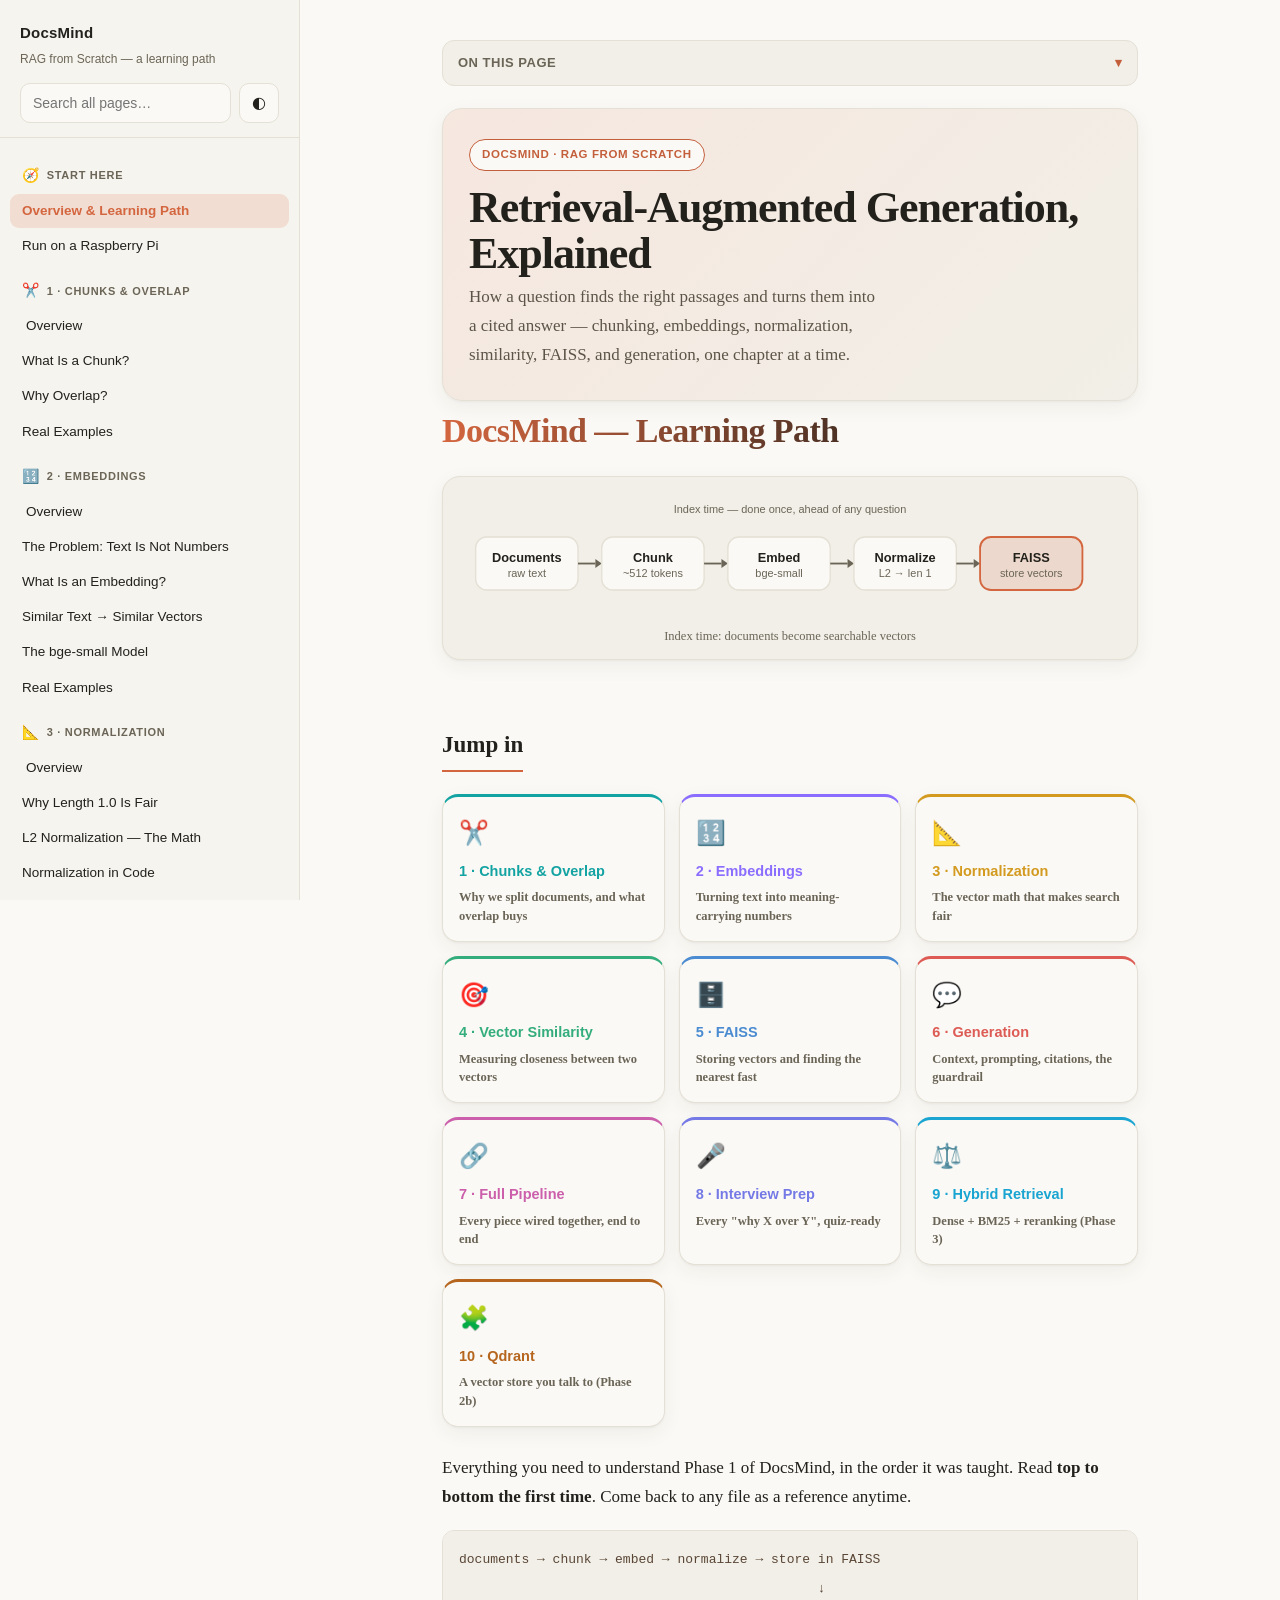
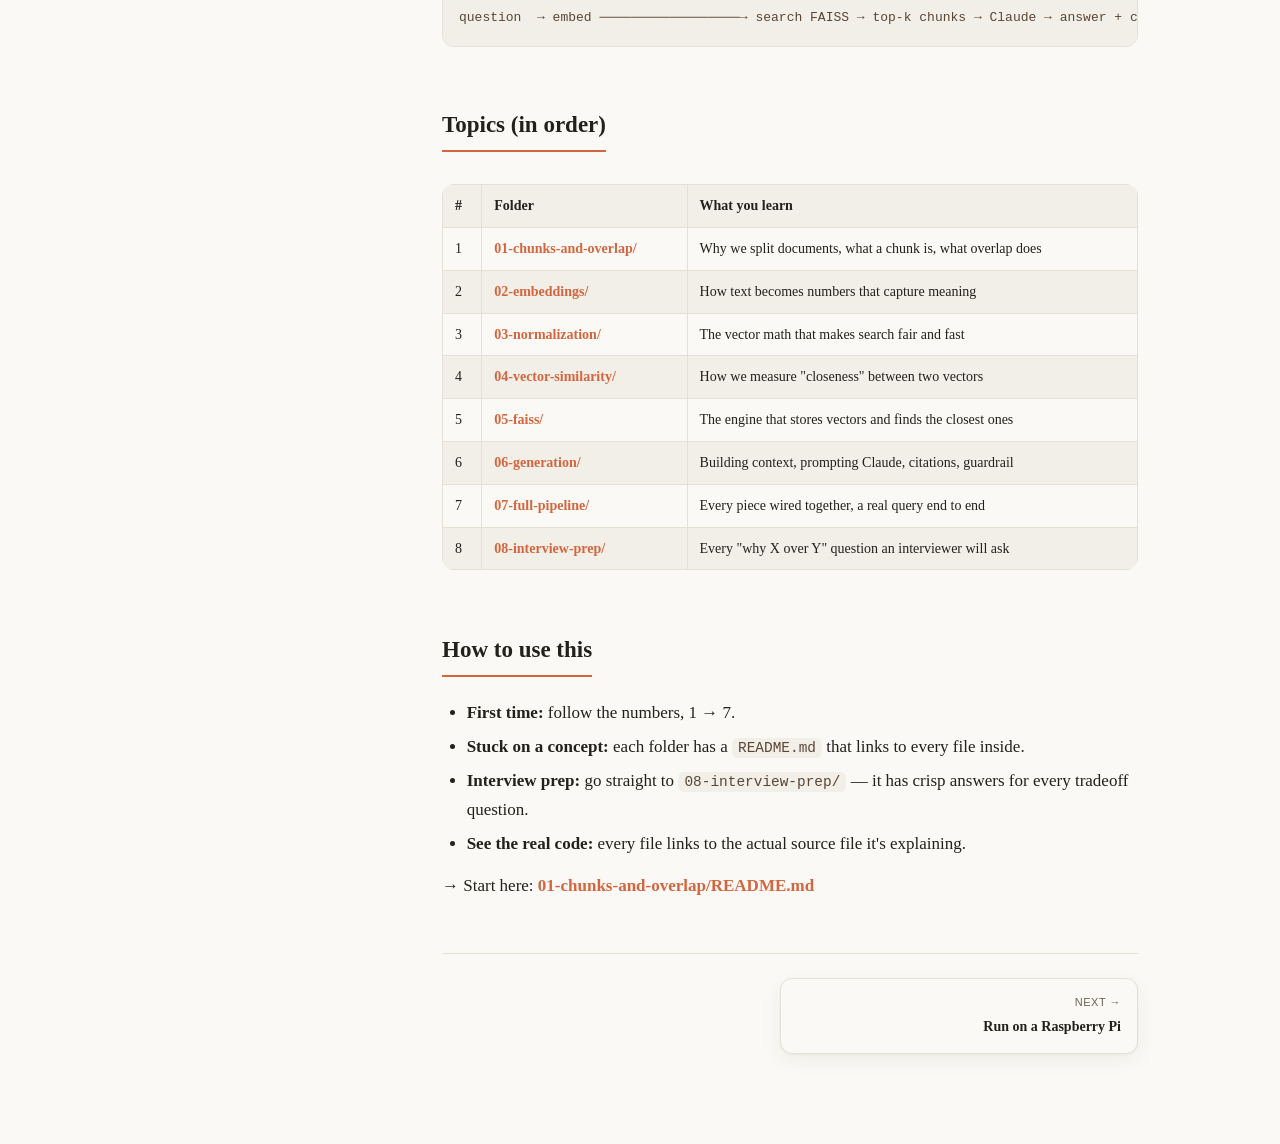
==== docs/index.html @ 1a07bede "docs: add self-contained static site + Raspberry Pi deployment Build a single self-contained index.h" ====
<!doctype html>
<html lang="en">
<head>
<meta charset="utf-8">
<meta name="viewport" content="width=device-width, initial-scale=1, viewport-fit=cover">
<meta name="theme-color" content="#d97757">
<title>DocsMind — RAG from Scratch</title>
<style>
  :root{
    --bg:#faf9f5; --bg-soft:#f1efe7; --bg-side:#f6f4ee; --text:#23211c;
    --muted:#6b6557; --border:#e4e0d5; --accent:#c45f3c; --accent-2:#d97757;
    --accent-soft:#f6e7df; --code-bg:#f1efe7; --code-text:#5a4636; --quote:#5c5547;
    --tok-comment:#9b9482; --tok-string:#5f8a3f; --tok-keyword:#c45f3c; --tok-builtin:#15807f;
    --tok-number:#a9762a; --tok-decorator:#8b6dff; --tok-command:#15807f; --tok-flag:#a9762a; --tok-variable:#8b6dff;
    --link:#b9532f; --header-bg:rgba(250,249,245,.85);
    --shadow:0 1px 2px rgba(60,50,30,.05),0 6px 20px rgba(60,50,30,.06);
    --radius:12px;
  }
  html[data-theme="dark"]{
    --bg:#1f1e1b; --bg-soft:#2a2824; --bg-side:#1a1916; --text:#ece8df;
    --muted:#a39c8c; --border:#34322c; --accent:#e08763; --accent-2:#d97757;
    --accent-soft:#3a2b22; --code-bg:#2a2824; --code-text:#d8cfbf; --quote:#b3aa98;
    --tok-comment:#8f8a78; --tok-string:#a7c46e; --tok-keyword:#e7926b; --tok-builtin:#5cc4c4;
    --tok-number:#d6a45a; --tok-decorator:#a78bff; --tok-command:#5cc4c4; --tok-flag:#d6a45a; --tok-variable:#a78bff;
    --link:#ec9170; --header-bg:rgba(31,30,27,.85);
    --shadow:0 1px 2px rgba(0,0,0,.3),0 8px 26px rgba(0,0,0,.4);
  }
  *{box-sizing:border-box}
  html,body{margin:0;padding:0;overflow-x:hidden;scroll-behavior:smooth}
  body{
    background:var(--bg); color:var(--text);
    font:16px/1.7 ui-serif,Georgia,"Iowan Old Style","Palatino Linotype",serif;
    -webkit-font-smoothing:antialiased; text-rendering:optimizeLegibility;
  }
  .brand,.tools,nav,.topbar,.pager .lbl,.sec-h,.banner,.pagetools,.toc,.searchpanel{
    font-family:-apple-system,BlinkMacSystemFont,"Segoe UI",Roboto,Helvetica,Arial,sans-serif}
  a{color:var(--link); text-decoration:none}
  a:hover{text-decoration:underline}

  .app{display:grid; grid-template-columns:300px minmax(0,1fr); min-height:100vh}

  /* sidebar */
  .sidebar{background:var(--bg-side); border-right:1px solid var(--border);
    position:sticky; top:0; height:100vh; overflow-y:auto; padding-bottom:env(safe-area-inset-bottom)}
  .brand{padding:20px 20px 14px; border-bottom:1px solid var(--border);
    position:sticky; top:0; background:var(--bg-side); z-index:2}
  .brand h1{font-size:15px; margin:0 0 3px; letter-spacing:.2px; font-weight:700}
  .brand .sub{font-size:12px; color:var(--muted)}
  .tools{display:flex; gap:8px; margin-top:14px}
  .tools input{flex:1; min-width:0; background:var(--bg); border:1px solid var(--border); color:var(--text);
    border-radius:10px; padding:9px 12px; font-size:14px; outline:none}
  .tools input:focus{border-color:var(--accent); box-shadow:0 0 0 3px var(--accent-soft)}
  .iconbtn{background:var(--bg); border:1px solid var(--border); color:var(--text);
    border-radius:10px; min-width:40px; height:40px; cursor:pointer; font-size:16px;
    display:flex; align-items:center; justify-content:center; flex:none}
  .iconbtn:hover{border-color:var(--accent); color:var(--accent)}
  a.jbtn{display:block; margin-top:10px; text-align:center; text-decoration:none;
    background:var(--accent); color:#fff; border-radius:10px; padding:9px 12px;
    font-size:13px; font-weight:700; letter-spacing:.2px}
  a.jbtn:hover{filter:brightness(1.08); text-decoration:none}
  nav{padding:10px 10px calc(60px + env(safe-area-inset-bottom))}
  .sec{margin:2px 0}
  .sec>.sec-h{font-size:11px; text-transform:uppercase; letter-spacing:.7px; color:var(--muted);
    padding:14px 12px 5px; font-weight:700}
  nav a.item{display:block; padding:8px 12px; border-radius:9px; color:var(--text);
    font-size:13.5px; margin:1px 0; line-height:1.35}
  nav a.item:hover{background:var(--bg-soft); text-decoration:none}
  nav a.item.active{background:var(--accent-soft); color:var(--accent); font-weight:600}
  nav a.item.sub{padding-left:16px}
  .hidden{display:none !important}

  /* main */
  .main{min-width:0}
  .topbar{display:none; align-items:center; gap:10px;
    padding:10px max(14px,env(safe-area-inset-left)) 10px max(14px,env(safe-area-inset-right));
    border-bottom:1px solid var(--border); position:sticky; top:0; z-index:10;
    background:var(--header-bg); backdrop-filter:saturate(140%) blur(10px); -webkit-backdrop-filter:saturate(140%) blur(10px)}
  .topbar .tb-title{flex:1; min-width:0; font-weight:700; font-size:15px; text-align:center;
    overflow:hidden; text-overflow:ellipsis; white-space:nowrap}
  .content-wrap{max-width:760px; margin:0 auto;
    padding:40px max(32px,env(safe-area-inset-left)) 90px max(32px,env(safe-area-inset-right))}

  /* page tools (outline + quiz) */
  .pagetools{margin:0 0 8px}
  .toc{border:1px solid var(--border); border-radius:var(--radius); background:var(--bg-soft); margin:0 0 22px}
  .toc>summary{cursor:pointer; padding:11px 15px; font-size:13px; font-weight:700; color:var(--muted);
    text-transform:uppercase; letter-spacing:.5px; list-style:none}
  .toc>summary::-webkit-details-marker{display:none}
  .toc>summary::after{content:"▾"; float:right; color:var(--accent)}
  .toc[open]>summary::after{content:"▴"}
  .toc ul{list-style:none; margin:0 0 8px; padding:0 8px 4px}
  .toc li{margin:0}
  .toc a{display:block; padding:5px 10px; border-radius:7px; font-size:13.5px; color:var(--text)}
  .toc a:hover{background:var(--bg); text-decoration:none}
  .toc a.lvl3{padding-left:24px; font-size:13px; color:var(--muted)}
  .quizbar{display:flex; gap:8px; align-items:center; margin:0 0 18px; flex-wrap:wrap}
  .quizbar .qbtn{background:var(--accent-soft); color:var(--accent); border:1px solid var(--accent);
    border-radius:999px; padding:7px 14px; font-size:13px; font-weight:600; cursor:pointer}
  .quizbar .qbtn:hover{background:var(--accent); color:#fff}
  .quizbar .hint{font-size:12.5px; color:var(--muted)}

  article{font-size:clamp(15.5px,1.4vw,17px)}
  article h1{font-size:clamp(27px,5vw,34px); line-height:1.18; margin:.1em 0 .5em; letter-spacing:-.6px; font-weight:800; color:var(--text)}
  @supports ((-webkit-background-clip:text) or (background-clip:text)){
    article h1{background:linear-gradient(90deg,var(--sec-accent,var(--accent)),var(--text) 75%);
      -webkit-background-clip:text; background-clip:text; -webkit-text-fill-color:transparent; color:transparent}
  }
  article h2{font-size:clamp(20px,3.4vw,23px); margin:1.7em 0 .5em; padding-bottom:.28em;
    border-bottom:2px solid var(--sec-accent,var(--accent)); font-weight:700; display:inline-block}
  article h3{font-size:clamp(16.5px,2.4vw,18px); margin:1.5em 0 .4em; font-weight:700}
  article p{margin:.75em 0}
  article ul,article ol{margin:.6em 0; padding-left:1.45em}
  article li{margin:.3em 0}
  article li>ul,article li>ol{margin:.2em 0}
  article strong{font-weight:700}
  article code{background:var(--code-bg); color:var(--code-text); padding:.13em .42em;
    border-radius:6px; font:.85em/1.4 ui-monospace,SFMono-Regular,Menlo,Consolas,monospace; word-break:break-word}
  article pre{background:var(--code-bg); border:1px solid var(--border); border-radius:var(--radius);
    padding:14px 16px; overflow-x:auto; -webkit-overflow-scrolling:touch; margin:1.1em 0}
  article pre code{background:none; padding:0; font-size:13px; color:var(--code-text); white-space:pre; word-break:normal}
  article pre .tok-comment{color:var(--tok-comment); font-style:italic}
  article pre .tok-string{color:var(--tok-string)}
  article pre .tok-keyword{color:var(--tok-keyword); font-weight:600}
  article pre .tok-builtin{color:var(--tok-builtin)}
  article pre .tok-number{color:var(--tok-number)}
  article pre .tok-decorator{color:var(--tok-decorator)}
  article pre .tok-command{color:var(--tok-command); font-weight:600}
  article pre .tok-flag{color:var(--tok-flag)}
  article pre .tok-variable{color:var(--tok-variable)}
  article blockquote{margin:1.1em 0; padding:.5em 1.1em; border-left:3px solid var(--accent);
    background:var(--bg-soft); color:var(--quote); border-radius:0 10px 10px 0}
  article blockquote p{margin:.3em 0}
  .table-scroll{overflow-x:auto; -webkit-overflow-scrolling:touch; margin:1.2em 0; border-radius:var(--radius)}
  article table{border-collapse:collapse; width:100%; font-size:14px}
  article th,article td{border:1px solid var(--border); padding:9px 12px; text-align:left; vertical-align:top}
  article th{background:var(--bg-soft); font-weight:700; white-space:nowrap}
  article tr:nth-child(even) td{background:var(--bg-soft)}
  article hr{border:none; border-top:1px solid var(--border); margin:2em 0}
  article h1,article h2,article h3{scroll-margin-top:76px}

  /* Q&A collapsibles */
  details.qa{border:1px solid var(--border); border-radius:var(--radius); margin:.7em 0; background:var(--bg); box-shadow:var(--shadow)}
  details.qa>summary{cursor:pointer; padding:13px 16px; font-weight:700; list-style:none; color:var(--text)}
  details.qa>summary::-webkit-details-marker{display:none}
  details.qa>summary::before{content:"▸"; color:var(--accent); margin-right:9px; display:inline-block}
  details.qa[open]>summary::before{content:"▾"}
  details.qa .qa-body{padding:0 16px 4px; border-top:1px solid var(--border); margin-top:2px}
  details.qa .qa-body>*:first-child{margin-top:12px}

  .pager{display:flex; gap:14px; margin:52px 0 0; padding-top:24px; border-top:1px solid var(--border)}
  .pager a{flex:1; min-width:0; border:1px solid var(--border); border-radius:var(--radius); padding:14px 16px;
    display:block; box-shadow:var(--shadow); background:var(--bg)}
  .pager a:hover{border-color:var(--accent); text-decoration:none}
  .pager .lbl{font-size:11px; color:var(--muted); text-transform:uppercase; letter-spacing:.5px}
  .pager .ttl{font-size:14px; font-weight:600; margin-top:4px; color:var(--text)}
  .pager .next{text-align:right}
  .pager .spacer{flex:1}

  .loading{color:var(--muted); padding:40px 0}
  .scrim{display:none}

  /* section-tinted links */
  article a:not(.mdlink):not(.seccard){color:var(--sec-accent,var(--link))}
  article a.mdlink{color:var(--sec-accent,var(--link)); font-weight:600}
  nav .sec-h{display:flex; align-items:center; gap:7px}
  nav .sec-ic{font-size:14px; filter:saturate(1.1)}
  nav a.item.active{background:color-mix(in srgb,var(--card,var(--accent)) 16%,transparent); color:var(--card,var(--accent))}

  /* TL;DR / insight callout */
  .callout{display:flex; gap:13px; align-items:flex-start; background:var(--sec-accent-soft,var(--accent-soft));
    border:1px solid var(--sec-accent,var(--accent)); border-radius:14px; padding:14px 16px; margin:1.2em 0}
  .callout .cic{font-size:22px; line-height:1.2; flex:none}
  /* tint background is translucent (theme-proof), so use theme-aware softer text */
  .callout .cbody{font-size:.98em; color:var(--quote)}
  .callout .cbody code{background:var(--code-bg); color:var(--code-text)}
  .callout .clead{display:inline-block; font-family:-apple-system,BlinkMacSystemFont,"Segoe UI",sans-serif;
    font-weight:800; font-size:11px; letter-spacing:.8px; text-transform:uppercase;
    color:var(--sec-accent,var(--accent)); margin-right:6px}

  /* diagrams */
  figure.diagram{margin:1.5em 0; background:var(--bg-soft); border:1px solid var(--border);
    border-radius:18px; padding:18px 18px 12px; box-shadow:var(--shadow)}
  figure.diagram svg{width:100%; height:auto; display:block}
  figure.diagram figcaption{font-size:12.5px; color:var(--muted); text-align:center; margin-top:10px}
  .dg-box{fill:var(--bg); stroke:var(--border); stroke-width:1.5}
  .dg-hot{fill:var(--sec-accent-soft,var(--accent-soft)); stroke:var(--sec-accent,var(--accent)); stroke-width:2}
  .dg-soft{fill:var(--bg-soft); stroke:var(--border); stroke-width:1.5; stroke-dasharray:4 3}
  .dg-line{stroke:var(--muted); stroke-width:2; fill:none}
  .dg-arrow{fill:var(--muted)}
  .dg-label{fill:var(--text); font:700 14px -apple-system,BlinkMacSystemFont,"Segoe UI",sans-serif}
  .dg-sub{fill:var(--muted); font:12px -apple-system,BlinkMacSystemFont,"Segoe UI",sans-serif}
  .dg-accent{fill:var(--sec-accent,var(--accent))}
  .dg-accent-tx{fill:var(--sec-accent,var(--accent)); font:700 13px -apple-system,sans-serif}
  .dg-white-tx{fill:#fff; font:600 12px -apple-system,sans-serif}
  .dg-accent-soft{fill:var(--sec-accent-soft,var(--accent-soft))}
  .dg-strokeA{stroke:var(--sec-accent,var(--accent)); stroke-width:2.5}
  .dg-strokeB{stroke:var(--muted); stroke-width:2.5; stroke-dasharray:5 4}
  .dg-fill1{fill:#0e8f8f}.dg-fill2{fill:#7c5cff}.dg-fill3{fill:#c98a00}.dg-fill4{fill:var(--sec-accent,var(--accent))}

  /* home hero + section cards */
  .hero{background:linear-gradient(135deg,var(--accent-soft),var(--bg-soft)); border:1px solid var(--border);
    border-radius:20px; padding:30px 26px; margin:0 0 10px; box-shadow:var(--shadow)}
  .hero-badge{display:inline-block; font-family:-apple-system,sans-serif; font-size:11.5px; font-weight:700;
    letter-spacing:.6px; text-transform:uppercase; color:var(--accent); background:var(--bg);
    border:1px solid var(--accent); border-radius:999px; padding:5px 12px}
  .hero-title{font-size:clamp(30px,6vw,44px); font-weight:800; letter-spacing:-1px; margin:14px 0 6px; line-height:1.05}
  .hero-sub{margin:0; color:var(--quote); font-size:clamp(15px,1.6vw,17px); max-width:48ch}
  .section-cards{display:grid; grid-template-columns:repeat(auto-fill,minmax(215px,1fr)); gap:14px; margin:.6em 0 1.6em}
  a.seccard{display:flex; flex-direction:column; gap:5px; padding:16px; border-radius:16px;
    border:1px solid var(--border); background:var(--bg); box-shadow:var(--shadow); text-decoration:none;
    border-top:3px solid var(--card); transition:transform .12s ease, box-shadow .12s ease}
  a.seccard:hover{transform:translateY(-3px); box-shadow:0 10px 26px rgba(60,50,30,.13); text-decoration:none}
  a.seccard .sc-ic{font-size:24px}
  a.seccard .sc-lbl{font-family:-apple-system,sans-serif; font-weight:700; font-size:14.5px; color:var(--card)}
  a.seccard .sc-tag{font-size:12.5px; color:var(--muted); line-height:1.45}

  /* search overlay */
  .searchpanel{display:none; position:fixed; z-index:70; left:50%; top:70px; transform:translateX(-50%);
    width:min(640px,92vw); max-height:70vh; overflow-y:auto; background:var(--bg); border:1px solid var(--border);
    border-radius:14px; box-shadow:0 20px 60px rgba(0,0,0,.25); padding:8px}
  .searchpanel.show{display:block}
  .searchpanel .sr{display:block; padding:11px 14px; border-radius:10px; color:var(--text)}
  .searchpanel .sr:hover,.searchpanel .sr.sel{background:var(--accent-soft); text-decoration:none}
  .searchpanel .sr .t{font-weight:600; font-size:14px}
  .searchpanel .sr .c{font-size:12.5px; color:var(--muted); margin-top:2px; font-family:inherit}
  .searchpanel .sr .c mark{background:var(--accent-soft); color:var(--accent); padding:0 2px; border-radius:3px}
  .searchpanel .empty{padding:18px 14px; color:var(--muted); font-size:14px}

  @media (max-width:880px){
    .app{grid-template-columns:1fr}
    .sidebar{position:fixed; z-index:60; width:min(86vw,330px); top:0; bottom:0; height:auto;
      transform:translateX(-100%); transition:transform .24s cubic-bezier(.4,0,.2,1); box-shadow:var(--shadow)}
    .sidebar.open{transform:none}
    .topbar{display:flex}
    .scrim.show{display:block; position:fixed; inset:0; background:rgba(20,16,10,.45); z-index:50}
    .content-wrap{padding:20px 18px calc(80px + env(safe-area-inset-bottom))}
    .pager{flex-direction:column}
    .pager .next{text-align:left}
    .pager .spacer{display:none}
    nav a.item{padding:11px 14px; font-size:15px}
    nav a.item.sub{padding-left:18px}
    .searchpanel{top:60px}
  }
  @media (max-width:380px){ .topbar .tb-title{font-size:14px} }

</style>
</head>
<body>
<div class="app">
  <aside class="sidebar" id="sidebar">
    <div class="brand">
      <h1>DocsMind</h1>
      <div class="sub">RAG from Scratch — a learning path</div>
      <div class="tools">
        <input id="search" type="search" placeholder="Search all pages…" autocomplete="off" autocapitalize="off" spellcheck="false">
        <button class="iconbtn theme-toggle" title="Toggle light / dark">◐</button>
      </div>
    </div>
    <nav id="nav"></nav>
  </aside>
  <main class="main">
    <div class="topbar">
      <button class="iconbtn" id="menu" aria-label="Open menu">☰</button>
      <span class="tb-title" id="tbTitle">DocsMind</span>
      <button class="iconbtn" id="searchBtn" aria-label="Search">🔍</button>
      <button class="iconbtn theme-toggle" aria-label="Toggle theme">◐</button>
    </div>
    <div class="content-wrap">
      <div id="pagetools"></div>
      <article id="content"></article>
      <div class="pager" id="pager"></div>
    </div>
  </main>
</div>
<div class="scrim" id="scrim"></div>
<div class="searchpanel" id="searchpanel"></div>
<script>
const DATA={"nav":[{"label":"Start here","icon":"🧭","accent":"#d4663f","items":[{"path":"README.md","title":"Overview & Learning Path"},{"path":"RUN-ON-PI.md","title":"Run on a Raspberry Pi"}]},{"label":"1 · Chunks & Overlap","icon":"✂️","accent":"#14a3a3","items":[{"path":"01-chunks-and-overlap/README.md","title":"Overview"},{"path":"01-chunks-and-overlap/what-is-a-chunk.md","title":"What Is a Chunk?"},{"path":"01-chunks-and-overlap/why-overlap.md","title":"Why Overlap?"},{"path":"01-chunks-and-overlap/real-examples.md","title":"Real Examples"}]},{"label":"2 · Embeddings","icon":"🔢","accent":"#8b6dff","items":[{"path":"02-embeddings/README.md","title":"Overview"},{"path":"02-embeddings/problem-text-is-not-numbers.md","title":"The Problem: Text Is Not Numbers"},{"path":"02-embeddings/what-is-an-embedding.md","title":"What Is an Embedding?"},{"path":"02-embeddings/similar-text-similar-vectors.md","title":"Similar Text → Similar Vectors"},{"path":"02-embeddings/bge-small-model.md","title":"The bge-small Model"},{"path":"02-embeddings/real-examples.md","title":"Real Examples"}]},{"label":"3 · Normalization","icon":"📐","accent":"#d39a1f","items":[{"path":"03-normalization/README.md","title":"Overview"},{"path":"03-normalization/why-length-1.md","title":"Why Length 1.0 Is Fair"},{"path":"03-normalization/l2-normalization-math.md","title":"L2 Normalization — The Math"},{"path":"03-normalization/code-example.md","title":"Normalization in Code"}]},{"label":"4 · Vector Similarity","icon":"🎯","accent":"#34ad7c","items":[{"path":"04-vector-similarity/README.md","title":"Overview"},{"path":"04-vector-similarity/cosine-similarity.md","title":"Cosine Similarity"},{"path":"04-vector-similarity/similarity-scores.md","title":"Reading Similarity Scores"},{"path":"04-vector-similarity/search-example.md","title":"Search Example — Question to Top-k"}]},{"label":"5 · FAISS","icon":"🗄️","accent":"#4a8bd1","items":[{"path":"05-faiss/README.md","title":"Overview"},{"path":"05-faiss/problem-slow-search.md","title":"The Problem: Brute-Force Doesn't Scale"},{"path":"05-faiss/indexflatip-explained.md","title":"IndexFlatIP — Phase 1's Index"},{"path":"05-faiss/how-search-works.md","title":"How FAISS Search Works"},{"path":"05-faiss/code-walkthrough.md","title":"Code Walkthrough"},{"path":"05-faiss/benchmark-results.md","title":"Benchmark Results"},{"path":"05-faiss/phase1-vs-phase2.md","title":"Flat vs IVF vs HNSW vs PQ"}]},{"label":"6 · Generation","icon":"💬","accent":"#dd5b54","items":[{"path":"06-generation/README.md","title":"Overview"},{"path":"06-generation/system-prompt.md","title":"The System Prompt"},{"path":"06-generation/building-context.md","title":"Building the Context"},{"path":"06-generation/claude-generates.md","title":"The LLM Generates the Answer"},{"path":"06-generation/citation-extraction.md","title":"Citation Extraction"},{"path":"06-generation/guardrail.md","title":"The Guardrail — INSUFFICIENT_CONTEXT"}]},{"label":"7 · Full Pipeline","icon":"🔗","accent":"#cc5fab","items":[{"path":"07-full-pipeline/README.md","title":"Overview"},{"path":"07-full-pipeline/4-step-flow.md","title":"The 4-Step Flow"},{"path":"07-full-pipeline/phase1-end-to-end.md","title":"How the Code Wires Together"},{"path":"07-full-pipeline/real-query-example.md","title":"Real Query Example — End to End"}]},{"label":"8 · Interview Prep","icon":"🎤","accent":"#7479e6","items":[{"path":"08-interview-prep/README.md","title":"Overview"},{"path":"08-interview-prep/chunking-questions.md","title":"Chunking Questions"},{"path":"08-interview-prep/embedding-questions.md","title":"Embedding Questions"},{"path":"08-interview-prep/retrieval-questions.md","title":"Retrieval Questions"},{"path":"08-interview-prep/generation-questions.md","title":"Generation Questions"},{"path":"08-interview-prep/pipeline-questions.md","title":"Pipeline Questions"},{"path":"08-interview-prep/cheat-sheet.md","title":"Cheat Sheet — One Page"}]},{"label":"9 · Hybrid Retrieval","icon":"⚖️","accent":"#19a4d1","items":[{"path":"09-hybrid-retrieval/README.md","title":"Overview"},{"path":"09-hybrid-retrieval/search-evaluation.md","title":"Search Evaluation"},{"path":"09-hybrid-retrieval/eval-results.md","title":"Eval Results — Does Hybrid Win?"}]},{"label":"10 · Qdrant","icon":"🧩","accent":"#b5651d","items":[{"path":"10-qdrant/README.md","title":"Overview"}]}],"pages":[{"path":"README.md","title":"Overview & Learning Path","section":"Start here","quiz":false,"accent":"#d4663f","html":"<div class=\"hero\"><span class=\"hero-badge\">DocsMind · RAG from Scratch<\/span><div class=\"hero-title\">Retrieval-Augmented Generation, Explained<\/div><p class=\"hero-sub\">How a question finds the right passages and turns them into a cited answer — chunking, embeddings, normalization, similarity, FAISS, and generation, one chapter at a time.<\/p><\/div><h1 id=\"docsmind-learning-path\">DocsMind — Learning Path<\/h1>\n<figure class=\"diagram\"><svg viewBox=\"0 0 720 132\" role=\"img\" aria-label=\"Index time: documents become searchable vectors\"><rect class=\"dg-box\" x=\"16\" y=\"46\" width=\"112\" height=\"58\" rx=\"12\"/><text class=\"dg-label\" x=\"72\" y=\"73\" text-anchor=\"middle\">Documents<\/text><text class=\"dg-sub\" x=\"72\" y=\"90\" text-anchor=\"middle\">raw text<\/text><line class=\"dg-line\" x1=\"128\" y1=\"75\" x2=\"147\" y2=\"75\"/><polygon class=\"dg-arrow\" points=\"147,70 154,75 147,80\"/><rect class=\"dg-box\" x=\"154\" y=\"46\" width=\"112\" height=\"58\" rx=\"12\"/><text class=\"dg-label\" x=\"210\" y=\"73\" text-anchor=\"middle\">Chunk<\/text><text class=\"dg-sub\" x=\"210\" y=\"90\" text-anchor=\"middle\">~512 tokens<\/text><line class=\"dg-line\" x1=\"266\" y1=\"75\" x2=\"285\" y2=\"75\"/><polygon class=\"dg-arrow\" points=\"285,70 292,75 285,80\"/><rect class=\"dg-box\" x=\"292\" y=\"46\" width=\"112\" height=\"58\" rx=\"12\"/><text class=\"dg-label\" x=\"348\" y=\"73\" text-anchor=\"middle\">Embed<\/text><text class=\"dg-sub\" x=\"348\" y=\"90\" text-anchor=\"middle\">bge-small<\/text><line class=\"dg-line\" x1=\"404\" y1=\"75\" x2=\"423\" y2=\"75\"/><polygon class=\"dg-arrow\" points=\"423,70 430,75 423,80\"/><rect class=\"dg-box\" x=\"430\" y=\"46\" width=\"112\" height=\"58\" rx=\"12\"/><text class=\"dg-label\" x=\"486\" y=\"73\" text-anchor=\"middle\">Normalize<\/text><text class=\"dg-sub\" x=\"486\" y=\"90\" text-anchor=\"middle\">L2 → len 1<\/text><line class=\"dg-line\" x1=\"542\" y1=\"75\" x2=\"561\" y2=\"75\"/><polygon class=\"dg-arrow\" points=\"561,70 568,75 561,80\"/><rect class=\"dg-box dg-hot\" x=\"568\" y=\"46\" width=\"112\" height=\"58\" rx=\"12\"/><text class=\"dg-label\" x=\"624\" y=\"73\" text-anchor=\"middle\">FAISS<\/text><text class=\"dg-sub\" x=\"624\" y=\"90\" text-anchor=\"middle\">store vectors<\/text><text class=\"dg-sub\" x=\"360\" y=\"20\" text-anchor=\"middle\">Index time — done once, ahead of any question<\/text><\/svg><figcaption>Index time: documents become searchable vectors<\/figcaption><\/figure>\n<h2 id=\"jump-in\">Jump in<\/h2><div class=\"section-cards\"><a class=\"seccard mdlink\" data-href=\"01-chunks-and-overlap/README.md\" href=\"#\" style=\"--card:#14a3a3\"><span class=\"sc-ic\">✂️<\/span><span class=\"sc-lbl\">1 · Chunks & Overlap<\/span><span class=\"sc-tag\">Why we split documents, and what overlap buys<\/span><\/a><a class=\"seccard mdlink\" data-href=\"02-embeddings/README.md\" href=\"#\" style=\"--card:#8b6dff\"><span class=\"sc-ic\">🔢<\/span><span class=\"sc-lbl\">2 · Embeddings<\/span><span class=\"sc-tag\">Turning text into meaning-carrying numbers<\/span><\/a><a class=\"seccard mdlink\" data-href=\"03-normalization/README.md\" href=\"#\" style=\"--card:#d39a1f\"><span class=\"sc-ic\">📐<\/span><span class=\"sc-lbl\">3 · Normalization<\/span><span class=\"sc-tag\">The vector math that makes search fair<\/span><\/a><a class=\"seccard mdlink\" data-href=\"04-vector-similarity/README.md\" href=\"#\" style=\"--card:#34ad7c\"><span class=\"sc-ic\">🎯<\/span><span class=\"sc-lbl\">4 · Vector Similarity<\/span><span class=\"sc-tag\">Measuring closeness between two vectors<\/span><\/a><a class=\"seccard mdlink\" data-href=\"05-faiss/README.md\" href=\"#\" style=\"--card:#4a8bd1\"><span class=\"sc-ic\">🗄️<\/span><span class=\"sc-lbl\">5 · FAISS<\/span><span class=\"sc-tag\">Storing vectors and finding the nearest fast<\/span><\/a><a class=\"seccard mdlink\" data-href=\"06-generation/README.md\" href=\"#\" style=\"--card:#dd5b54\"><span class=\"sc-ic\">💬<\/span><span class=\"sc-lbl\">6 · Generation<\/span><span class=\"sc-tag\">Context, prompting, citations, the guardrail<\/span><\/a><a class=\"seccard mdlink\" data-href=\"07-full-pipeline/README.md\" href=\"#\" style=\"--card:#cc5fab\"><span class=\"sc-ic\">🔗<\/span><span class=\"sc-lbl\">7 · Full Pipeline<\/span><span class=\"sc-tag\">Every piece wired together, end to end<\/span><\/a><a class=\"seccard mdlink\" data-href=\"08-interview-prep/README.md\" href=\"#\" style=\"--card:#7479e6\"><span class=\"sc-ic\">🎤<\/span><span class=\"sc-lbl\">8 · Interview Prep<\/span><span class=\"sc-tag\">Every \"why X over Y\", quiz-ready<\/span><\/a><a class=\"seccard mdlink\" data-href=\"09-hybrid-retrieval/README.md\" href=\"#\" style=\"--card:#19a4d1\"><span class=\"sc-ic\">⚖️<\/span><span class=\"sc-lbl\">9 · Hybrid Retrieval<\/span><span class=\"sc-tag\">Dense + BM25 + reranking (Phase 3)<\/span><\/a><a class=\"seccard mdlink\" data-href=\"10-qdrant/README.md\" href=\"#\" style=\"--card:#b5651d\"><span class=\"sc-ic\">🧩<\/span><span class=\"sc-lbl\">10 · Qdrant<\/span><span class=\"sc-tag\">A vector store you talk to (Phase 2b)<\/span><\/a><\/div>\n<p>Everything you need to understand Phase 1 of DocsMind, in the order it was taught. Read <strong>top to bottom the first time<\/strong>. Come back to any file as a reference anytime.<\/p>\n<pre><code>documents → chunk → embed → normalize → store in FAISS\n                                              ↓\nquestion  → embed ──────────────────→ search FAISS → top-k chunks → Claude → answer + citations<\/code><\/pre>\n<h2 id=\"topics-in-order\">Topics (in order)<\/h2>\n<div class=\"table-scroll\"><table><thead><tr><th>#<\/th><th>Folder<\/th><th>What you learn<\/th><\/tr><\/thead><tbody><tr><td>1<\/td><td><a class=\"mdlink\" data-href=\"01-chunks-and-overlap/\" href=\"#\">01-chunks-and-overlap/<\/a><\/td><td>Why we split documents, what a chunk is, what overlap does<\/td><\/tr><tr><td>2<\/td><td><a class=\"mdlink\" data-href=\"02-embeddings/\" href=\"#\">02-embeddings/<\/a><\/td><td>How text becomes numbers that capture meaning<\/td><\/tr><tr><td>3<\/td><td><a class=\"mdlink\" data-href=\"03-normalization/\" href=\"#\">03-normalization/<\/a><\/td><td>The vector math that makes search fair and fast<\/td><\/tr><tr><td>4<\/td><td><a class=\"mdlink\" data-href=\"04-vector-similarity/\" href=\"#\">04-vector-similarity/<\/a><\/td><td>How we measure \"closeness\" between two vectors<\/td><\/tr><tr><td>5<\/td><td><a class=\"mdlink\" data-href=\"05-faiss/\" href=\"#\">05-faiss/<\/a><\/td><td>The engine that stores vectors and finds the closest ones<\/td><\/tr><tr><td>6<\/td><td><a class=\"mdlink\" data-href=\"06-generation/\" href=\"#\">06-generation/<\/a><\/td><td>Building context, prompting Claude, citations, guardrail<\/td><\/tr><tr><td>7<\/td><td><a class=\"mdlink\" data-href=\"07-full-pipeline/\" href=\"#\">07-full-pipeline/<\/a><\/td><td>Every piece wired together, a real query end to end<\/td><\/tr><tr><td>8<\/td><td><a class=\"mdlink\" data-href=\"08-interview-prep/\" href=\"#\">08-interview-prep/<\/a><\/td><td>Every \"why X over Y\" question an interviewer will ask<\/td><\/tr><\/tbody><\/table><\/div>\n<h2 id=\"how-to-use-this\">How to use this<\/h2>\n<ul><li><strong>First time:<\/strong> follow the numbers, 1 → 7.<\/li><li><strong>Stuck on a concept:<\/strong> each folder has a <code>README.md<\/code> that links to every file inside.<\/li><li><strong>Interview prep:<\/strong> go straight to <code>08-interview-prep/<\/code> — it has crisp answers for every tradeoff question.<\/li><li><strong>See the real code:<\/strong> every file links to the actual source file it's explaining.<\/li><\/ul>\n<p>→ Start here: <strong><a class=\"mdlink\" data-href=\"01-chunks-and-overlap/README.md\" href=\"#\">01-chunks-and-overlap/README.md<\/a><\/strong><\/p>","toc":[{"level":2,"id":"jump-in","text":"Jump in"},{"level":2,"id":"topics-in-order","text":"Topics (in order)"},{"level":2,"id":"how-to-use-this","text":"How to use this"}],"text":"docsmind · rag from scratch retrieval-augmented generation, explained how a question finds the right passages and turns them into a cited answer — chunking, embeddings, normalization, similarity, faiss, and generation, one chapter at a time. docsmind — learning path documents raw text chunk ~512 tokens embed bge-small normalize l2 → len 1 faiss store vectors index time — done once, ahead of any question index time: documents become searchable vectors jump in ✂️ 1 · chunks & overlap why we split documents, and what overlap buys 🔢 2 · embeddings turning text into meaning-carrying numbers 📐 3 · normalization the vector math that makes search fair 🎯 4 · vector similarity measuring closeness between two vectors 🗄️ 5 · faiss storing vectors and finding the nearest fast 💬 6 · generation context, prompting, citations, the guardrail 🔗 7 · full pipeline every piece wired together, end to end 🎤 8 · interview prep every \"why x over y\", quiz-ready ⚖️ 9 · hybrid retrieval dense + bm25 + reranking (phase 3) 🧩 10 · qdrant a vector store you talk to (phase 2b) everything you need to understand phase 1 of docsmind, in the order it was taught. read top to bottom the first time . come back to any file as a reference anytime. documents → chunk → embed → normalize → store in faiss ↓ question → embed ──────────────────→ search faiss → top-k chunks → claude → answer + citations topics (in order) # folder what you learn 1 01-chunks-and-overlap/ why we split documents, what a chunk is, what overlap does 2 02-embeddings/ how text becomes numbers that capture meaning 3 03-normalization/ the vector math that makes search fair and fast 4 04-vector-similarity/ how we measure \"closeness\" between two vectors 5 05-faiss/ the engine that stores vectors and finds the closest ones 6 06-generation/ building context, prompting claude, citations, guardrail 7 07-full-pipeline/ every piece wired together, a real query end to end 8 08-interview-prep/ every \"why x over y\" question an interviewer will ask how to use this first time: follow the numbers, 1 → 7. stuck on a concept: each folder has a readme.md that links to every file inside. interview prep: go straight to 08-interview-prep/ — it has crisp answers for every tradeoff question. see the real code: every file links to the actual source file it's explaining. → start here: 01-chunks-and-overlap/readme.md","words":396},{"path":"RUN-ON-PI.md","title":"Run on a Raspberry Pi","section":"Start here","quiz":false,"accent":"#d4663f","html":"<h1 id=\"run-on-a-raspberry-pi-or-any-device\">Run on a Raspberry Pi (or any device)<\/h1>\n<div class=\"callout tldr\"><div class=\"cic\">💡<\/div><div class=\"cbody\"><span class=\"clead\">TL;DR<\/span> This site is a single self-contained <code>index.html<\/code> — all the content is baked in at build time. No database, no internet, no runtime dependencies. It even works by double-clicking the file. Serve the folder with any tiny web server to open it from your phone or another machine on the network.<\/div><\/div>\n<h2 id=\"the-one-file-that-matters\">The one file that matters<\/h2>\n<p><code>index.html<\/code> holds everything — every chapter, the search index, the diagrams. Copy that one file anywhere and it works offline. The other files (<code>_site.css<\/code>, <code>_app.js<\/code>, <code>_diagrams.js<\/code>, <code>build.js<\/code>, and the <code>.md<\/code> sources) are only needed if you want to <strong>edit the content and rebuild<\/strong>.<\/p>\n<h2 id=\"option-1-python-already-on-every-pi-30-seconds\">Option 1 — Python (already on every Pi), 30 seconds<\/h2>\n<pre><code class=\"language-bash\"><span class=\"tok-command\">cd<\/span> /path/to/docs_mind/docs\n<span class=\"tok-command\">python3<\/span> <span class=\"tok-flag\">-m<\/span> http.server <span class=\"tok-number\">9001<\/span><\/code><\/pre>\n<p>Then open <strong>http://localhost:9001<\/strong> on the Pi, or <strong>http://&lt;pi-ip&gt;:9001<\/strong> from your laptop or phone on the same network (find the IP with <code>hostname -I<\/code>).<\/p>\n<h2 id=\"option-2-always-on-with-systemd-survives-reboot\">Option 2 — Always-on with systemd (survives reboot)<\/h2>\n<pre><code class=\"language-bash\"><span class=\"tok-command\">sudo<\/span> tee /etc/systemd/system/docsmind-site.service &gt;/dev/null &lt;&lt;<span class=\"tok-string\">'EOF'<\/span>\n[Unit]\nDescription=DocsMind learning site\nAfter=network.target\n\n[Service]\nWorkingDirectory=/home/ajmalrasi/docs_mind/docs\nExecStart=/usr/bin/<span class=\"tok-command\">python3<\/span> <span class=\"tok-flag\">-m<\/span> http.server <span class=\"tok-number\">9001<\/span>\nRestart=always\nUser=ajmalrasi\n\n[Install]\nWantedBy=multi-user.target\nEOF\n\n<span class=\"tok-command\">sudo<\/span> <span class=\"tok-command\">systemctl<\/span> daemon-reload\n<span class=\"tok-command\">sudo<\/span> <span class=\"tok-command\">systemctl<\/span> enable <span class=\"tok-flag\">--now<\/span> docsmind-site<\/code><\/pre>\n<p>Now it starts on boot and restarts if it crashes. Check it: <code>systemctl status docsmind-site<\/code>. Logs: <code>journalctl -u docsmind-site -f<\/code>.<\/p>\n<blockquote><p>Adjust <code>WorkingDirectory<\/code> and <code>User<\/code> to where you copied the folder. Pick a port that doesn't clash with anything else already running on the Pi (the KoiReader prep site uses 9000, so this one uses 9001).<\/p><\/blockquote>\n<h2 id=\"copying-to-the-pi\">Copying to the Pi<\/h2>\n<p>From your computer:<\/p>\n<pre><code class=\"language-bash\"><span class=\"tok-command\">scp<\/span> <span class=\"tok-flag\">-r<\/span> docs_mind/docs pi@&lt;pi-ip&gt;:/home/ajmalrasi/docsmind-site<\/code><\/pre>\n<p>Or just copy the single <code>index.html<\/code> onto a USB stick — the whole site is a few hundred KB of plain text.<\/p>\n<h2 id=\"editing-the-content\">Editing the content<\/h2>\n<p>The <code>.md<\/code> files are the source of truth. Edit them, then rebuild:<\/p>\n<pre><code class=\"language-bash\"><span class=\"tok-command\">cd<\/span> docs_mind/docs\n<span class=\"tok-command\">node<\/span> build.js          <span class=\"tok-comment\"># regenerates index.html<\/span><\/code><\/pre>\n<p>If you don't have Node on the Pi, edit the <code>.md<\/code> files on your laptop, run <code>node build.js<\/code> there, and copy the new <code>index.html<\/code> over.<\/p>\n<h2 id=\"features-baked-in\">Features baked in<\/h2>\n<ul><li><strong>Search:<\/strong> type in the box for instant full-text search across all pages<\/li><\/ul>\n<p>(↑/↓ to move, Enter to open).<\/p>\n<ul><li><strong>Dark / light:<\/strong> toggle with the ◐ button; the preference is remembered.<\/li><li><strong>Quiz mode:<\/strong> on any <em>Interview Prep<\/em> question page, hit \"Quiz me · hide<\/li><\/ul>\n<p>answers\" to collapse every answer, then click a question to reveal it.<\/p>\n<ul><li><strong>Outline:<\/strong> long pages show an \"On this page\" jump list.<\/li><li><strong>Diagrams:<\/strong> the pipeline and cosine-similarity diagrams are inline SVG — they<\/li><\/ul>\n<p>adapt to light/dark automatically.<\/p>\n<ul><li><strong>Fully offline:<\/strong> no CDN, no external fonts or scripts. Works on an air-gapped<\/li><\/ul>\n<p>device, idles at near-zero CPU/RAM — fine on a Pi Zero.<\/p>\n<p>→ Back to the <a class=\"mdlink\" data-href=\"README.md\" href=\"#\">Overview<\/a>.<\/p>","toc":[{"level":2,"id":"the-one-file-that-matters","text":"The one file that matters"},{"level":2,"id":"option-1-python-already-on-every-pi-30-seconds","text":"Option 1 — Python (already on every Pi), 30 seconds"},{"level":2,"id":"option-2-always-on-with-systemd-survives-reboot","text":"Option 2 — Always-on with systemd (survives reboot)"},{"level":2,"id":"copying-to-the-pi","text":"Copying to the Pi"},{"level":2,"id":"editing-the-content","text":"Editing the content"},{"level":2,"id":"features-baked-in","text":"Features baked in"}],"text":"run on a raspberry pi (or any device) 💡 tl;dr this site is a single self-contained index.html — all the content is baked in at build time. no database, no internet, no runtime dependencies. it even works by double-clicking the file. serve the folder with any tiny web server to open it from your phone or another machine on the network. the one file that matters index.html holds everything — every chapter, the search index, the diagrams. copy that one file anywhere and it works offline. the other files ( _site.css , _app.js , _diagrams.js , build.js , and the .md sources) are only needed if you want to edit the content and rebuild . option 1 — python (already on every pi), 30 seconds cd /path/to/docs_mind/docs python3 -m http.server 9001 then open http://localhost:9001 on the pi, or http://<pi-ip>:9001 from your laptop or phone on the same network (find the ip with hostname -i ). option 2 — always-on with systemd (survives reboot) sudo tee /etc/systemd/system/docsmind-site.service >/dev/null << 'eof' [unit] description=docsmind learning site after=network.target [service] workingdirectory=/home/ajmalrasi/docs_mind/docs execstart=/usr/bin/ python3 -m http.server 9001 restart=always user=ajmalrasi [install] wantedby=multi-user.target eof sudo systemctl daemon-reload sudo systemctl enable --now docsmind-site now it starts on boot and restarts if it crashes. check it: systemctl status docsmind-site . logs: journalctl -u docsmind-site -f . adjust workingdirectory and user to where you copied the folder. pick a port that doesn't clash with anything else already running on the pi (the koireader prep site uses 9000, so this one uses 9001). copying to the pi from your computer: scp -r docs_mind/docs pi@<pi-ip>:/home/ajmalrasi/docsmind-site or just copy the single index.html onto a usb stick — the whole site is a few hundred kb of plain text. editing the content the .md files are the source of truth. edit them, then rebuild: cd docs_mind/docs node build.js # regenerates index.html if you don't have node on the pi, edit the .md files on your laptop, run node build.js there, and copy the new index.html over. features baked in search: type in the box for instant full-text search across all pages (↑/↓ to move, enter to open). dark / light: toggle with the ◐ button; the preference is remembered. quiz mode: on any interview prep question page, hit \"quiz me · hide answers\" to collapse every answer, then click a question to reveal it. outline: long pages show an \"on this page\" jump list. diagrams: the pipeline and cosine-similarity diagrams are inline svg — they adapt to light/dark automatically. fully offline: no cdn, no external fonts or scripts. works on an air-gapped device, idles at near-zero cpu/ram — fine on a pi zero. → back to the overview .","words":444},{"path":"01-chunks-and-overlap/README.md","title":"Overview","section":"1 · Chunks & Overlap","quiz":false,"accent":"#14a3a3","html":"<h1 id=\"01-chunks-overlap\">01 — Chunks &amp; Overlap<\/h1>\n<p><strong>The big idea:<\/strong> Documents are too long and too broad to search as a whole. We split them into small focused pieces called <em>chunks<\/em>. We overlap neighboring chunks slightly so ideas at the boundary don't get lost.<\/p>\n<h2 id=\"files-in-this-folder\">Files in this folder<\/h2>\n<div class=\"table-scroll\"><table><thead><tr><th>File<\/th><th>What it covers<\/th><\/tr><\/thead><tbody><tr><td><a class=\"mdlink\" data-href=\"what-is-a-chunk.md\" href=\"#\">what-is-a-chunk.md<\/a><\/td><td>What a chunk is, what it contains, why small<\/td><\/tr><tr><td><a class=\"mdlink\" data-href=\"why-overlap.md\" href=\"#\">why-overlap.md<\/a><\/td><td>The boundary problem and how overlap solves it<\/td><\/tr><tr><td><a class=\"mdlink\" data-href=\"real-examples.md\" href=\"#\">real-examples.md<\/a><\/td><td>Actual text from your docs shown being chunked<\/td><\/tr><\/tbody><\/table><\/div>\n<h2 id=\"interview-qa\">🎯 Interview Q&amp;A<\/h2>\n<p><strong>Q: Why chunk at all?<\/strong> Because embedding a whole document into one vector averages out all its topics into a blurry signal. A chunk about event horizons gives a sharp, focused vector. That's what makes retrieval precise.<\/p>\n<p><strong>Q: Big chunks vs small chunks?<\/strong> Small → sharper retrieval, less context per hit. Large → fuzzier retrieval (embedding averages more ideas), more context per hit. 512 tokens is a common sweet spot for technical prose. You tune it by measuring retrieval quality on an eval set, not by guessing.<\/p>\n<p><strong>Q: Why 512 specifically in Phase 1?<\/strong> Two reasons: (1) it balances precision vs context for technical docs, and (2) it matches the hard limit of <code>bge-small-en-v1.5<\/code> — feed it more than 512 tokens and it <strong>silently truncates<\/strong> the tail. Chunk size should never exceed the embedding model's max input length.<\/p>\n<p><strong>Q: Fixed-size vs sentence-aware vs semantic chunking?<\/strong><\/p>\n<ul><li><strong>Fixed-size:<\/strong> cuts every N tokens, fast, can cut mid-sentence.<\/li><li><strong>Sentence-aware (Phase 1):<\/strong> breaks on sentence boundaries, readable, good default.<\/li><li><strong>Semantic:<\/strong> splits where the topic changes, smartest but slower.<\/li><li><strong>Structural:<\/strong> splits on markdown headers / code blocks — great for technical docs.<\/li><\/ul>\n<p><strong>Q: What does overlap cost?<\/strong> Duplicated storage and sometimes the same content retrieved twice. Typical overlap is 10–20% of chunk size. Phase 1 uses 64/512 ≈ 12.5%.<\/p>\n<h2 id=\"code\">Code<\/h2>\n<p><code class=\"srcref\" title=\"source file in the repo\">docsmind/ingestion/chunker.py<\/code><\/p>\n<p>→ Next: <strong><a class=\"mdlink\" data-href=\"../02-embeddings/README.md\" href=\"#\">02-embeddings/README.md<\/a><\/strong><\/p>","toc":[{"level":2,"id":"files-in-this-folder","text":"Files in this folder"},{"level":2,"id":"interview-qa","text":"🎯 Interview Q&amp;A"},{"level":2,"id":"code","text":"Code"}],"text":"01 — chunks & overlap the big idea: documents are too long and too broad to search as a whole. we split them into small focused pieces called chunks . we overlap neighboring chunks slightly so ideas at the boundary don't get lost. files in this folder file what it covers what-is-a-chunk.md what a chunk is, what it contains, why small why-overlap.md the boundary problem and how overlap solves it real-examples.md actual text from your docs shown being chunked 🎯 interview q&a q: why chunk at all? because embedding a whole document into one vector averages out all its topics into a blurry signal. a chunk about event horizons gives a sharp, focused vector. that's what makes retrieval precise. q: big chunks vs small chunks? small → sharper retrieval, less context per hit. large → fuzzier retrieval (embedding averages more ideas), more context per hit. 512 tokens is a common sweet spot for technical prose. you tune it by measuring retrieval quality on an eval set, not by guessing. q: why 512 specifically in phase 1? two reasons: (1) it balances precision vs context for technical docs, and (2) it matches the hard limit of bge-small-en-v1.5 — feed it more than 512 tokens and it silently truncates the tail. chunk size should never exceed the embedding model's max input length. q: fixed-size vs sentence-aware vs semantic chunking? fixed-size: cuts every n tokens, fast, can cut mid-sentence. sentence-aware (phase 1): breaks on sentence boundaries, readable, good default. semantic: splits where the topic changes, smartest but slower. structural: splits on markdown headers / code blocks — great for technical docs. q: what does overlap cost? duplicated storage and sometimes the same content retrieved twice. typical overlap is 10–20% of chunk size. phase 1 uses 64/512 ≈ 12.5%. code docsmind/ingestion/chunker.py → next: 02-embeddings/readme.md","words":300},{"path":"01-chunks-and-overlap/what-is-a-chunk.md","title":"What Is a Chunk?","section":"1 · Chunks & Overlap","quiz":false,"accent":"#14a3a3","html":"<h1 id=\"what-is-a-chunk\">What Is a Chunk?<\/h1>\n<div class=\"callout tldr\"><div class=\"cic\">💡<\/div><div class=\"cbody\"><span class=\"clead\">TL;DR<\/span> A chunk is a small slice of a document — a few hundred words — kept together with the name of the file it came from.<\/div><\/div>\n<h2 id=\"why-not-use-the-whole-document\">Why not use the whole document?<\/h2>\n<p>Imagine one file covering black holes, the solar system, and rockets all at once. If you embed the whole thing into one vector, that vector has to represent all three topics at the same time. It becomes a blurry average. When someone asks about event horizons, the retrieval pulls back the whole doc — most of it irrelevant.<\/p>\n<p>Chunks fix this: each chunk is about <strong>one focused idea<\/strong>. Its embedding is a sharp, specific signal, not a blurry average.<\/p>\n<h2 id=\"what-a-chunk-looks-like-in-code\">What a chunk looks like in code<\/h2>\n<pre><code class=\"language-python\">Chunk {\n    id:       <span class=\"tok-string\">\"node_a1b2c3\"<\/span>,\n    text:     <span class=\"tok-string\">\"The event horizon is the boundary of a black hole, not a physical surface...\"<\/span>,\n    source:   <span class=\"tok-string\">\"black_holes.md\"<\/span>,\n    metadata: { <span class=\"tok-string\">\"file_path\"<\/span>: <span class=\"tok-string\">\"data/sample_docs/black_holes.md\"<\/span> }\n}<\/code><\/pre>\n<ul><li><code>text<\/code> — the actual slice of document text (~380 words / 512 tokens)<\/li><li><code>source<\/code> — which file it came from. This is what powers <strong>citations<\/strong> later.<\/li><\/ul>\n<p>When the model answers <em>\"nothing can escape the event horizon [1]\"<\/em>, the <code>[1]<\/code>   maps back to this <code>source<\/code> field.<\/p>\n<ul><li><code>id<\/code> — unique identifier generated by LlamaIndex<\/li><\/ul>\n<h2 id=\"how-chunks-are-created\">How chunks are created<\/h2>\n<pre><code class=\"language-python\"><span class=\"tok-comment\"># docsmind/ingestion/chunker.py<\/span>\nsplitter = SentenceSplitter(chunk_size=<span class=\"tok-number\">512<\/span>, chunk_overlap=<span class=\"tok-number\">64<\/span>)\nnodes = splitter.get_nodes_from_documents(documents)<\/code><\/pre>\n<ul><li><code>chunk_size=512<\/code> → up to 512 <strong>tokens<\/strong> per chunk (~380 words)<\/li><li><code>chunk_overlap=64<\/code> → see <a class=\"mdlink\" data-href=\"why-overlap.md\" href=\"#\">why-overlap.md<\/a><\/li><li><strong>Sentence-aware:<\/strong> it tries to break at sentence boundaries so text stays readable<\/li><\/ul>\n<h2 id=\"after-chunking\">After chunking<\/h2>\n<p>The sample corpus has 5 space docs (black holes, the solar system, rockets, the ISS, stellar life cycles), each short enough to produce one chunk — so you end up with 5 chunks. With longer documents you'd get many chunks per file. Each chunk will be:<\/p>\n<ol><li>Embedded → turned into 384 numbers<\/li><li>Stored in FAISS → made searchable<\/li><li>Retrieved → matched to a question<\/li><li>Sent to the LLM → used as grounding context<\/li><\/ol>\n<p>The <code>source<\/code> field travels with the chunk through all these steps so citations always trace back to the right file.<\/p>\n<p>→ Next: <strong><a class=\"mdlink\" data-href=\"why-overlap.md\" href=\"#\">why-overlap.md<\/a><\/strong><\/p>","toc":[{"level":2,"id":"why-not-use-the-whole-document","text":"Why not use the whole document?"},{"level":2,"id":"what-a-chunk-looks-like-in-code","text":"What a chunk looks like in code"},{"level":2,"id":"how-chunks-are-created","text":"How chunks are created"},{"level":2,"id":"after-chunking","text":"After chunking"}],"text":"what is a chunk? 💡 tl;dr a chunk is a small slice of a document — a few hundred words — kept together with the name of the file it came from. why not use the whole document? imagine one file covering black holes, the solar system, and rockets all at once. if you embed the whole thing into one vector, that vector has to represent all three topics at the same time. it becomes a blurry average. when someone asks about event horizons, the retrieval pulls back the whole doc — most of it irrelevant. chunks fix this: each chunk is about one focused idea . its embedding is a sharp, specific signal, not a blurry average. what a chunk looks like in code chunk { id: \"node_a1b2c3\" , text: \"the event horizon is the boundary of a black hole, not a physical surface...\" , source: \"black_holes.md\" , metadata: { \"file_path\" : \"data/sample_docs/black_holes.md\" } } text — the actual slice of document text (~380 words / 512 tokens) source — which file it came from. this is what powers citations later. when the model answers \"nothing can escape the event horizon [1]\" , the [1] maps back to this source field. id — unique identifier generated by llamaindex how chunks are created # docsmind/ingestion/chunker.py splitter = sentencesplitter(chunk_size= 512 , chunk_overlap= 64 ) nodes = splitter.get_nodes_from_documents(documents) chunk_size=512 → up to 512 tokens per chunk (~380 words) chunk_overlap=64 → see why-overlap.md sentence-aware: it tries to break at sentence boundaries so text stays readable after chunking the sample corpus has 5 space docs (black holes, the solar system, rockets, the iss, stellar life cycles), each short enough to produce one chunk — so you end up with 5 chunks. with longer documents you'd get many chunks per file. each chunk will be: embedded → turned into 384 numbers stored in faiss → made searchable retrieved → matched to a question sent to the llm → used as grounding context the source field travels with the chunk through all these steps so citations always trace back to the right file. → next: why-overlap.md","words":350},{"path":"01-chunks-and-overlap/why-overlap.md","title":"Why Overlap?","section":"1 · Chunks & Overlap","quiz":false,"accent":"#14a3a3","html":"<h1 id=\"why-overlap\">Why Overlap?<\/h1>\n<div class=\"callout tldr\"><div class=\"cic\">💡<\/div><div class=\"cbody\"><span class=\"clead\">TL;DR<\/span> Overlap repeats the last few words of one chunk at the start of the next, so an idea that sits right on a boundary doesn't get cut in half.<\/div><\/div>\n<h2 id=\"the-boundary-problem\">The boundary problem<\/h2>\n<p>Say a long black-hole document has this passage:<\/p>\n<pre><code>...Supermassive black holes, millions to billions of times the mass of the\nSun, sit at the centers of most galaxies.\n\n## Accretion disks\nMatter spiraling toward a black hole forms a superheated accretion disk...<\/code><\/pre>\n<p>Without overlap, the splitter might end Chunk 1 right at <em>\"...centers of most galaxies.\"<\/em> and start Chunk 2 at <em>\"## Accretion disks\"<\/em>.<\/p>\n<p>Now someone asks: <em>\"What is the black hole at the center of the Milky Way called?\"<\/em><\/p>\n<p>If the answer sentence (\"the one at the heart of the Milky Way is called Sagittarius A*\") sits exactly on that boundary, it can get split — half in one chunk, half in the next. Neither chunk's embedding is sharp on it, and the retriever might miss it.<\/p>\n<h2 id=\"how-overlap-fixes-it\">How overlap fixes it<\/h2>\n<p>With <code>chunk_overlap=64<\/code>, Chunk 2 <strong>starts<\/strong> by repeating the last 64 tokens of Chunk 1:<\/p>\n<pre><code>Chunk 1: [...supermassive black holes... centers of most galaxies.]\n                                                  ↑\n                                  Last 64 tokens repeated ↓\nChunk 2: [...centers of most galaxies; Sagittarius A*. Accretion disks form...]<\/code><\/pre>\n<p>Now the boundary idea lives <strong>fully inside Chunk 2<\/strong> as well. If someone asks about it, at least one chunk carries the complete context.<\/p>\n<h2 id=\"visual\">Visual<\/h2>\n<pre><code>Chunk 1:  [=============================== 512 tokens ===============================]\nChunk 2:                       [== 64 overlap ==][========== 512 tokens ============]\nChunk 3:                                                  [== 64 overlap ==][========<\/code><\/pre>\n<h2 id=\"the-cost\">The cost<\/h2>\n<p>The overlapped text is stored <strong>twice<\/strong> (end of Chunk 1, start of Chunk 2). This means:<\/p>\n<ul><li>Slightly more vectors in FAISS (a few extra chunks)<\/li><li>Occasionally the same content retrieved twice in results<\/li><\/ul>\n<p>Neither is a problem at the scale of Phase 1 (a handful of chunks). At massive scale you'd want deduplication in post-processing.<\/p>\n<h2 id=\"phase-1-settings\">Phase 1 settings<\/h2>\n<pre><code class=\"language-python\">chunk_size=<span class=\"tok-number\">512<\/span>    <span class=\"tok-comment\"># ~380 words per chunk<\/span>\nchunk_overlap=<span class=\"tok-number\">64<\/span>  <span class=\"tok-comment\"># ~48 words repeated → 12.5% overlap<\/span><\/code><\/pre>\n<p>12.5% is a typical value. If you're getting boundary misses, increase it. If you're seeing too much duplication in results, decrease it — or add a deduplication step after retrieval.<\/p>\n<p>→ Next: <strong><a class=\"mdlink\" data-href=\"real-examples.md\" href=\"#\">real-examples.md<\/a><\/strong><\/p>","toc":[{"level":2,"id":"the-boundary-problem","text":"The boundary problem"},{"level":2,"id":"how-overlap-fixes-it","text":"How overlap fixes it"},{"level":2,"id":"visual","text":"Visual"},{"level":2,"id":"the-cost","text":"The cost"},{"level":2,"id":"phase-1-settings","text":"Phase 1 settings"}],"text":"why overlap? 💡 tl;dr overlap repeats the last few words of one chunk at the start of the next, so an idea that sits right on a boundary doesn't get cut in half. the boundary problem say a long black-hole document has this passage: ...supermassive black holes, millions to billions of times the mass of the sun, sit at the centers of most galaxies. ## accretion disks matter spiraling toward a black hole forms a superheated accretion disk... without overlap, the splitter might end chunk 1 right at \"...centers of most galaxies.\" and start chunk 2 at \"## accretion disks\" . now someone asks: \"what is the black hole at the center of the milky way called?\" if the answer sentence (\"the one at the heart of the milky way is called sagittarius a*\") sits exactly on that boundary, it can get split — half in one chunk, half in the next. neither chunk's embedding is sharp on it, and the retriever might miss it. how overlap fixes it with chunk_overlap=64 , chunk 2 starts by repeating the last 64 tokens of chunk 1: chunk 1: [...supermassive black holes... centers of most galaxies.] ↑ last 64 tokens repeated ↓ chunk 2: [...centers of most galaxies; sagittarius a*. accretion disks form...] now the boundary idea lives fully inside chunk 2 as well. if someone asks about it, at least one chunk carries the complete context. visual chunk 1: [=============================== 512 tokens ===============================] chunk 2: [== 64 overlap ==][========== 512 tokens ============] chunk 3: [== 64 overlap ==][======== the cost the overlapped text is stored twice (end of chunk 1, start of chunk 2). this means: slightly more vectors in faiss (a few extra chunks) occasionally the same content retrieved twice in results neither is a problem at the scale of phase 1 (a handful of chunks). at massive scale you'd want deduplication in post-processing. phase 1 settings chunk_size= 512 # ~380 words per chunk chunk_overlap= 64 # ~48 words repeated → 12.5% overlap 12.5% is a typical value. if you're getting boundary misses, increase it. if you're seeing too much duplication in results, decrease it — or add a deduplication step after retrieval. → next: real-examples.md","words":365},{"path":"01-chunks-and-overlap/real-examples.md","title":"Real Examples","section":"1 · Chunks & Overlap","quiz":false,"accent":"#14a3a3","html":"<h1 id=\"real-examples-chunking-your-docs\">Real Examples — Chunking Your Docs<\/h1>\n<div class=\"callout tldr\"><div class=\"cic\">💡<\/div><div class=\"cbody\"><span class=\"clead\">TL;DR<\/span> Here's what the chunker actually does to <code class=\"srcref\" title=\"file in the repo\">black_holes.md<\/code> with <code>chunk_size=512, chunk_overlap=64<\/code>.<\/div><\/div>\n<h2 id=\"the-original-document-abridged\">The original document (abridged)<\/h2>\n<pre><code># Black Holes\n\nA black hole is a region of spacetime where gravity is so strong that nothing —\nnot even light — can escape once it crosses the boundary...\n\n## The event horizon\nThe event horizon is the boundary of a black hole, not a physical surface. It is\nthe point of no return: anything that crosses it, including light, can never get\nback out...\n\n## The singularity\nAt the very center lies the singularity, a point where matter is crushed to\ninfinite density and the known laws of physics break down...\n\n## How black holes form\nStellar-mass black holes form when a massive star — typically more than about 20\ntimes the mass of the Sun — exhausts its fuel and collapses under its own gravity\nin a supernova...\n\n## Accretion disks and Hawking radiation\nMatter spiraling toward a black hole forms a superheated accretion disk...<\/code><\/pre>\n<p>This doc is short (~300 words), so the splitter produces <strong>1 chunk<\/strong>. A longer document would produce several. To show the boundary behavior, imagine it were long enough to split into 2 — the example below shows where overlap appears.<\/p>\n<hr>\n<h2 id=\"chunk-1\">Chunk 1<\/h2>\n<pre><code>Chunk {\n    id:     \"node_001\",\n    source: \"black_holes.md\",\n    text:   \"# Black Holes\n\n             A black hole is a region of spacetime where gravity is so strong\n             that nothing — not even light — can escape once it crosses the\n             boundary.\n\n             ## The event horizon\n             The event horizon is the boundary of a black hole, not a physical\n             surface. It is the point of no return: anything that crosses it,\n             including light, can never get back out...\n\n             ## The singularity\n             At the very center lies the singularity, a point where matter is\n             crushed to infinite density and the known laws of physics break\n             down.\"\n}<\/code><\/pre>\n<p><em>This chunk ends at the singularity section.<\/em><\/p>\n<hr>\n<h2 id=\"chunk-2-with-overlap\">Chunk 2 (with overlap)<\/h2>\n<pre><code>Chunk {\n    id:     \"node_002\",\n    source: \"black_holes.md\",\n    text:   \"At the very center lies the singularity, a point where matter is   ← overlap!\n             crushed to infinite density and the known laws of physics break\n             down.\n\n             ## How black holes form\n             Stellar-mass black holes form when a massive star — typically more\n             than about 20 times the mass of the Sun — exhausts its fuel and\n             collapses under its own gravity in a supernova...\n\n             ## Accretion disks and Hawking radiation\n             Matter spiraling toward a black hole forms a superheated accretion\n             disk that emits intense X-rays before crossing the horizon.\"\n}<\/code><\/pre>\n<p><em>The first sentence of Chunk 2 is the last sentence of Chunk 1 — that's the overlap.<\/em><\/p>\n<hr>\n<h2 id=\"what-happens-at-query-time\">What happens at query time<\/h2>\n<p>Question: <em>\"What is at the center of a black hole?\"<\/em><\/p>\n<ol><li>The question gets embedded → a vector<\/li><li>FAISS compares it to all chunk vectors<\/li><li><strong>A chunk containing the singularity description<\/strong> scores high<\/li><li>The model reads it and answers: *\"The singularity, a point of infinite<\/li><\/ol>\n<p>density [1]\"*<\/p>\n<ol><li><code>[1]<\/code> maps back to <code>source: black_holes.md<\/code> → citation shown to user<\/li><\/ol>\n<p>The <code>source<\/code> field is the thread that ties the answer back to the exact file.<\/p>\n<p>→ Back to: <strong><a class=\"mdlink\" data-href=\"README.md\" href=\"#\">README.md<\/a><\/strong> → Next topic: <strong><a class=\"mdlink\" data-href=\"../02-embeddings/README.md\" href=\"#\">02-embeddings/README.md<\/a><\/strong><\/p>","toc":[{"level":2,"id":"the-original-document-abridged","text":"The original document (abridged)"},{"level":2,"id":"chunk-1","text":"Chunk 1"},{"level":2,"id":"chunk-2-with-overlap","text":"Chunk 2 (with overlap)"},{"level":2,"id":"what-happens-at-query-time","text":"What happens at query time"}],"text":"real examples — chunking your docs 💡 tl;dr here's what the chunker actually does to black_holes.md with chunk_size=512, chunk_overlap=64 . the original document (abridged) # black holes a black hole is a region of spacetime where gravity is so strong that nothing — not even light — can escape once it crosses the boundary... ## the event horizon the event horizon is the boundary of a black hole, not a physical surface. it is the point of no return: anything that crosses it, including light, can never get back out... ## the singularity at the very center lies the singularity, a point where matter is crushed to infinite density and the known laws of physics break down... ## how black holes form stellar-mass black holes form when a massive star — typically more than about 20 times the mass of the sun — exhausts its fuel and collapses under its own gravity in a supernova... ## accretion disks and hawking radiation matter spiraling toward a black hole forms a superheated accretion disk... this doc is short (~300 words), so the splitter produces 1 chunk . a longer document would produce several. to show the boundary behavior, imagine it were long enough to split into 2 — the example below shows where overlap appears. chunk 1 chunk { id: \"node_001\", source: \"black_holes.md\", text: \"# black holes a black hole is a region of spacetime where gravity is so strong that nothing — not even light — can escape once it crosses the boundary. ## the event horizon the event horizon is the boundary of a black hole, not a physical surface. it is the point of no return: anything that crosses it, including light, can never get back out... ## the singularity at the very center lies the singularity, a point where matter is crushed to infinite density and the known laws of physics break down.\" } this chunk ends at the singularity section. chunk 2 (with overlap) chunk { id: \"node_002\", source: \"black_holes.md\", text: \"at the very center lies the singularity, a point where matter is ← overlap! crushed to infinite density and the known laws of physics break down. ## how black holes form stellar-mass black holes form when a massive star — typically more than about 20 times the mass of the sun — exhausts its fuel and collapses under its own gravity in a supernova... ## accretion disks and hawking radiation matter spiraling toward a black hole forms a superheated accretion disk that emits intense x-rays before crossing the horizon.\" } the first sentence of chunk 2 is the last sentence of chunk 1 — that's the overlap. what happens at query time question: \"what is at the center of a black hole?\" the question gets embedded → a vector faiss compares it to all chunk vectors a chunk containing the singularity description scores high the model reads it and answers: *\"the singularity, a point of infinite density [1]\"* [1] maps back to source: black_holes.md → citation shown to user the source field is the thread that ties the answer back to the exact file. → back to: readme.md → next topic: 02-embeddings/readme.md","words":526},{"path":"02-embeddings/README.md","title":"Overview","section":"2 · Embeddings","quiz":false,"accent":"#8b6dff","html":"<h1 id=\"02-embeddings\">02 — Embeddings<\/h1>\n<p><strong>The big idea:<\/strong> A computer can't compare English sentences directly. We convert each chunk into a list of 384 numbers — called an <em>embedding<\/em> or <em>vector<\/em> — that captures the chunk's meaning. Chunks with similar meaning get similar numbers. That's what makes \"search by meaning\" possible.<\/p>\n<h2 id=\"files-in-this-folder\">Files in this folder<\/h2>\n<div class=\"table-scroll\"><table><thead><tr><th>File<\/th><th>What it covers<\/th><\/tr><\/thead><tbody><tr><td><a class=\"mdlink\" data-href=\"problem-text-is-not-numbers.md\" href=\"#\">problem-text-is-not-numbers.md<\/a><\/td><td>Why computers can't search raw text<\/td><\/tr><tr><td><a class=\"mdlink\" data-href=\"what-is-an-embedding.md\" href=\"#\">what-is-an-embedding.md<\/a><\/td><td>What 384 numbers actually represent<\/td><\/tr><tr><td><a class=\"mdlink\" data-href=\"similar-text-similar-vectors.md\" href=\"#\">similar-text-similar-vectors.md<\/a><\/td><td>The core magic — why similar meaning = similar vector<\/td><\/tr><tr><td><a class=\"mdlink\" data-href=\"bge-small-model.md\" href=\"#\">bge-small-model.md<\/a><\/td><td>Why we use bge-small, self-hosted vs cloud<\/td><\/tr><tr><td><a class=\"mdlink\" data-href=\"real-examples.md\" href=\"#\">real-examples.md<\/a><\/td><td>Concrete numbers, before and after encoding<\/td><\/tr><\/tbody><\/table><\/div>\n<h2 id=\"interview-qa\">🎯 Interview Q&amp;A<\/h2>\n<p><strong>Q: Why self-hosted bge-small over OpenAI / Cohere embeddings?<\/strong> Embedding is a <em>bulk<\/em> operation — you embed your entire corpus at ingest time. 100,000 chunks = 100,000 model calls. On a paid per-token API that costs real money and hits rate limits. Self-hosted runs locally, is free after download, and your documents never leave your infrastructure. bge-small is good enough for English technical docs. The <code>Embedder<\/code> class is a single swap point, so switching to a bigger or cloud model later is a one-line config change.<\/p>\n<p><strong>Q: Dense embeddings vs keyword search (BM25) — which is better?<\/strong> Neither alone. Dense embeddings capture semantic meaning (\"car\" ≈ \"automobile\") but can miss exact terms, IDs, or rare tokens. BM25 nails exact matches but is blind to meaning. Hybrid (dense + BM25, then rerank) usually beats either. That's exactly Phase 3 of DocsMind — mention it as the natural next improvement.<\/p>\n<p><strong>Q: Why do query and documents have to use the same model?<\/strong> Each model learns its own vector space. A vector from model A and a vector from model B live in completely different spaces — comparing them for similarity is meaningless. Same model at ingest and query time is non-negotiable.<\/p>\n<p><strong>Q: Why 384 dimensions and not more?<\/strong> Smaller vectors = faster search + less memory. bge-small's 384-dim quality is strong for English technical prose. Larger models (bge-large at 1024 dims, OpenAI at 3072 dims) help on harder, more diverse, or multilingual content — but every query now does math on 3072 numbers instead of 384. It's a quality-vs-cost knob you tune with an eval set.<\/p>\n<p><strong>Q: Bi-encoder vs cross-encoder?<\/strong> bge-small is a bi-encoder: encodes query and documents independently, so you precompute document vectors once. Fast and scalable. A cross-encoder reads query + document <em>together<\/em> — much more accurate but must run for every query-document pair, so you can't use it on a full corpus. It's used as a <em>reranker<\/em> on the top-k results (Phase 3).<\/p>\n<h2 id=\"code\">Code<\/h2>\n<p><code class=\"srcref\" title=\"source file in the repo\">docsmind/index/embeddings.py<\/code><\/p>\n<p>→ Next: <strong><a class=\"mdlink\" data-href=\"../03-normalization/README.md\" href=\"#\">03-normalization/README.md<\/a><\/strong><\/p>","toc":[{"level":2,"id":"files-in-this-folder","text":"Files in this folder"},{"level":2,"id":"interview-qa","text":"🎯 Interview Q&amp;A"},{"level":2,"id":"code","text":"Code"}],"text":"02 — embeddings the big idea: a computer can't compare english sentences directly. we convert each chunk into a list of 384 numbers — called an embedding or vector — that captures the chunk's meaning. chunks with similar meaning get similar numbers. that's what makes \"search by meaning\" possible. files in this folder file what it covers problem-text-is-not-numbers.md why computers can't search raw text what-is-an-embedding.md what 384 numbers actually represent similar-text-similar-vectors.md the core magic — why similar meaning = similar vector bge-small-model.md why we use bge-small, self-hosted vs cloud real-examples.md concrete numbers, before and after encoding 🎯 interview q&a q: why self-hosted bge-small over openai / cohere embeddings? embedding is a bulk operation — you embed your entire corpus at ingest time. 100,000 chunks = 100,000 model calls. on a paid per-token api that costs real money and hits rate limits. self-hosted runs locally, is free after download, and your documents never leave your infrastructure. bge-small is good enough for english technical docs. the embedder class is a single swap point, so switching to a bigger or cloud model later is a one-line config change. q: dense embeddings vs keyword search (bm25) — which is better? neither alone. dense embeddings capture semantic meaning (\"car\" ≈ \"automobile\") but can miss exact terms, ids, or rare tokens. bm25 nails exact matches but is blind to meaning. hybrid (dense + bm25, then rerank) usually beats either. that's exactly phase 3 of docsmind — mention it as the natural next improvement. q: why do query and documents have to use the same model? each model learns its own vector space. a vector from model a and a vector from model b live in completely different spaces — comparing them for similarity is meaningless. same model at ingest and query time is non-negotiable. q: why 384 dimensions and not more? smaller vectors = faster search + less memory. bge-small's 384-dim quality is strong for english technical prose. larger models (bge-large at 1024 dims, openai at 3072 dims) help on harder, more diverse, or multilingual content — but every query now does math on 3072 numbers instead of 384. it's a quality-vs-cost knob you tune with an eval set. q: bi-encoder vs cross-encoder? bge-small is a bi-encoder: encodes query and documents independently, so you precompute document vectors once. fast and scalable. a cross-encoder reads query + document together — much more accurate but must run for every query-document pair, so you can't use it on a full corpus. it's used as a reranker on the top-k results (phase 3). code docsmind/index/embeddings.py → next: 03-normalization/readme.md","words":428},{"path":"02-embeddings/problem-text-is-not-numbers.md","title":"The Problem: Text Is Not Numbers","section":"2 · Embeddings","quiz":false,"accent":"#8b6dff","html":"<h1 id=\"the-problem-text-is-not-numbers\">The Problem: Text Is Not Numbers<\/h1>\n<div class=\"callout tldr\"><div class=\"cic\">💡<\/div><div class=\"cbody\"><span class=\"clead\">TL;DR<\/span> Computers do math, not language. To search by meaning, we need to turn text into numbers first.<\/div><\/div>\n<h2 id=\"what-computers-can-do-with-numbers\">What computers can do with numbers<\/h2>\n<p>Given two numbers, a computer can tell you:<\/p>\n<ul><li>Which is bigger<\/li><li>How far apart they are<\/li><li>How similar they are<\/li><\/ul>\n<p>Given two sentences in English, a computer can't do any of that without first converting them.<\/p>\n<h2 id=\"keyword-search-the-old-way\">Keyword search — the old way<\/h2>\n<p>The simplest approach: does the word \"black hole\" appear in this document?<\/p>\n<pre><code>Question: \"What stops light from escaping a black hole?\"\nDocument: \"Nothing can escape a black hole's gravity...\"  → match ✅\nDocument: \"Beyond the event horizon, not even light gets out...\"  → no match ❌<\/code><\/pre>\n<p>The second document is <em>about<\/em> exactly this, but doesn't use the words \"black hole\" or \"escape.\" Keyword search misses it entirely. This is the fundamental limit of exact-match approaches like BM25.<\/p>\n<h2 id=\"what-we-need-instead\">What we need instead<\/h2>\n<p>We need a way to represent meaning so that:<\/p>\n<pre><code>\"What stops light from escaping a black hole?\"\n         ≈\n\"Beyond the event horizon, not even light gets out...\"<\/code><\/pre>\n<p>...are recognized as related, even though they share almost no words.<\/p>\n<p>The solution is <strong>embeddings<\/strong> — turning each piece of text into a list of numbers that represents its meaning in a way that similar meanings get similar numbers.<\/p>\n<p>→ Next: <strong><a class=\"mdlink\" data-href=\"what-is-an-embedding.md\" href=\"#\">what-is-an-embedding.md<\/a><\/strong><\/p>","toc":[{"level":2,"id":"what-computers-can-do-with-numbers","text":"What computers can do with numbers"},{"level":2,"id":"keyword-search-the-old-way","text":"Keyword search — the old way"},{"level":2,"id":"what-we-need-instead","text":"What we need instead"}],"text":"the problem: text is not numbers 💡 tl;dr computers do math, not language. to search by meaning, we need to turn text into numbers first. what computers can do with numbers given two numbers, a computer can tell you: which is bigger how far apart they are how similar they are given two sentences in english, a computer can't do any of that without first converting them. keyword search — the old way the simplest approach: does the word \"black hole\" appear in this document? question: \"what stops light from escaping a black hole?\" document: \"nothing can escape a black hole's gravity...\" → match ✅ document: \"beyond the event horizon, not even light gets out...\" → no match ❌ the second document is about exactly this, but doesn't use the words \"black hole\" or \"escape.\" keyword search misses it entirely. this is the fundamental limit of exact-match approaches like bm25. what we need instead we need a way to represent meaning so that: \"what stops light from escaping a black hole?\" ≈ \"beyond the event horizon, not even light gets out...\" ...are recognized as related, even though they share almost no words. the solution is embeddings — turning each piece of text into a list of numbers that represents its meaning in a way that similar meanings get similar numbers. → next: what-is-an-embedding.md","words":223},{"path":"02-embeddings/what-is-an-embedding.md","title":"What Is an Embedding?","section":"2 · Embeddings","quiz":false,"accent":"#8b6dff","html":"<h1 id=\"what-is-an-embedding\">What Is an Embedding?<\/h1>\n<div class=\"callout tldr\"><div class=\"cic\">💡<\/div><div class=\"cbody\"><span class=\"clead\">TL;DR<\/span> An embedding is a list of 384 numbers that represents the <em>meaning<\/em> of a piece of text. Produced by a neural network trained to put similar meanings close together in that 384-dimensional space.<\/div><\/div>\n<h2 id=\"the-transformation\">The transformation<\/h2>\n<pre><code>Text:      \"The event horizon is the boundary of a black hole\"\n              ↓  (bge-small-en-v1.5 model)\nEmbedding: [0.12, -0.45, 0.78, 0.32, -0.21, 0.05, ..., 0.18]\n            └─────────────────────────────────────────────────┘\n                           384 numbers total<\/code><\/pre>\n<p>That list of 384 numbers is called a <strong>vector<\/strong>. The text and the vector represent the same thing — one is for humans to read, the other is for the computer to do math on.<\/p>\n<h2 id=\"what-do-the-384-numbers-mean\">What do the 384 numbers mean?<\/h2>\n<p>Each position is a learned feature — some hidden pattern the model discovered during training on millions of text pairs. You don't get to name them. Together, the 384 numbers place the text at one specific <em>point<\/em> in a 384-dimensional space.<\/p>\n<p>A rough intuition (positions don't actually mean this, but it helps):<\/p>\n<pre><code>Position 0: \"Is this about astronomy?\"     → 0.12 (somewhat yes)\nPosition 1: \"Is this about motion/speed?\"  → -0.45 (not particularly)\nPosition 2: \"Is this about gravity?\"       → 0.78 (strongly yes)\nPosition 3: \"Is this about light?\"         → 0.32 (a bit)\n...\nPosition 383: (some other learned pattern) → 0.18<\/code><\/pre>\n<h2 id=\"why-384-dimensions\">Why 384 dimensions?<\/h2>\n<p><code>bge-small-en-v1.5<\/code> was designed with 384 dimensions — small enough to be fast and light on memory, large enough to capture the nuance needed for English technical text. Larger models (bge-large = 1024 dims, OpenAI = 3072 dims) have more capacity but cost more to compute and store. 384 is a practical sweet spot for this use case.<\/p>\n<h2 id=\"the-same-model-for-everything\">The same model for everything<\/h2>\n<p>At ingest time:  chunk text → embedding (stored in FAISS) At query time:   question   → embedding (used to search FAISS)<\/p>\n<p>Both must use the <strong>exact same model<\/strong>. If you used different models, the vectors would live in different spaces and comparing them would be meaningless — like comparing GPS coordinates in two different coordinate systems.<\/p>\n<p>→ Next: <strong><a class=\"mdlink\" data-href=\"similar-text-similar-vectors.md\" href=\"#\">similar-text-similar-vectors.md<\/a><\/strong><\/p>","toc":[{"level":2,"id":"the-transformation","text":"The transformation"},{"level":2,"id":"what-do-the-384-numbers-mean","text":"What do the 384 numbers mean?"},{"level":2,"id":"why-384-dimensions","text":"Why 384 dimensions?"},{"level":2,"id":"the-same-model-for-everything","text":"The same model for everything"}],"text":"what is an embedding? 💡 tl;dr an embedding is a list of 384 numbers that represents the meaning of a piece of text. produced by a neural network trained to put similar meanings close together in that 384-dimensional space. the transformation text: \"the event horizon is the boundary of a black hole\" ↓ (bge-small-en-v1.5 model) embedding: [0.12, -0.45, 0.78, 0.32, -0.21, 0.05, ..., 0.18] └─────────────────────────────────────────────────┘ 384 numbers total that list of 384 numbers is called a vector . the text and the vector represent the same thing — one is for humans to read, the other is for the computer to do math on. what do the 384 numbers mean? each position is a learned feature — some hidden pattern the model discovered during training on millions of text pairs. you don't get to name them. together, the 384 numbers place the text at one specific point in a 384-dimensional space. a rough intuition (positions don't actually mean this, but it helps): position 0: \"is this about astronomy?\" → 0.12 (somewhat yes) position 1: \"is this about motion/speed?\" → -0.45 (not particularly) position 2: \"is this about gravity?\" → 0.78 (strongly yes) position 3: \"is this about light?\" → 0.32 (a bit) ... position 383: (some other learned pattern) → 0.18 why 384 dimensions? bge-small-en-v1.5 was designed with 384 dimensions — small enough to be fast and light on memory, large enough to capture the nuance needed for english technical text. larger models (bge-large = 1024 dims, openai = 3072 dims) have more capacity but cost more to compute and store. 384 is a practical sweet spot for this use case. the same model for everything at ingest time: chunk text → embedding (stored in faiss) at query time: question → embedding (used to search faiss) both must use the exact same model . if you used different models, the vectors would live in different spaces and comparing them would be meaningless — like comparing gps coordinates in two different coordinate systems. → next: similar-text-similar-vectors.md","words":335},{"path":"02-embeddings/similar-text-similar-vectors.md","title":"Similar Text → Similar Vectors","section":"2 · Embeddings","quiz":false,"accent":"#8b6dff","html":"<h1 id=\"similar-text-similar-vectors\">Similar Text → Similar Vectors<\/h1>\n<div class=\"callout tldr\"><div class=\"cic\">💡<\/div><div class=\"cbody\"><span class=\"clead\">TL;DR<\/span> The core magic of embeddings. A model trained on millions of text pairs learns to produce vectors that are close together for similar meanings and far apart for different meanings.<\/div><\/div>\n<h2 id=\"the-pattern\">The pattern<\/h2>\n<pre><code>\"A black hole traps light at its event horizon\"  → [0.12, -0.45, 0.78, 0.32, ...]\n\"Nothing escapes once it crosses the horizon\"    → [0.11, -0.44, 0.79, 0.31, ...]  ← very close\n\"The asteroid belt lies between Mars and Jupiter\" → [-0.89, 0.34, -0.12, 0.67, ...]  ← far away<\/code><\/pre>\n<p>The first two sentences mean similar things → their numbers are nearly identical. The asteroid-belt sentence is a different topic → its numbers are very different.<\/p>\n<h2 id=\"why-this-is-powerful-for-search\">Why this is powerful for search<\/h2>\n<p>When a user asks: <em>\"How do black holes form?\"<\/em><\/p>\n<ol><li>Embed the question → get a vector, e.g. <code>[0.08, -0.41, 0.75, 0.35, ...]<\/code><\/li><li>Compare it to all chunk vectors in FAISS<\/li><li>The chunks <em>about<\/em> black holes will have similar vectors → high similarity score<\/li><li>The chunk about the space station will have very different vectors → low score<\/li><li>Return the top-k by similarity → the most relevant chunks for the question<\/li><\/ol>\n<p>This works even if the chunks use different words than the question. That's the difference from keyword search.<\/p>\n<h2 id=\"how-close-and-far-are-measured\">How \"close\" and \"far\" are measured<\/h2>\n<p>We use <strong>cosine similarity<\/strong> — the angle between two vectors. This is explained in detail in <a class=\"mdlink\" data-href=\"../04-vector-similarity/\" href=\"#\">04-vector-similarity<\/a>.<\/p>\n<p>For now: similarity score 0.0 to 1.0:<\/p>\n<ul><li><strong>0.85–1.0<\/strong> → very similar (same topic, same idea)<\/li><li><strong>0.5–0.85<\/strong> → related (same domain, different aspect)<\/li><li><strong>0.0–0.5<\/strong> → different (different topics)<\/li><\/ul>\n<p>(These are the real ranges you'll see in this corpus — e.g. \"How do black holes form?\" scores 0.81 against <code>black_holes.md<\/code> and 0.63 against <code>stellar_lifecycle.md<\/code>, since massive stars collapse into black holes.)<\/p>\n<h2 id=\"how-the-model-learned-this\">How the model learned this<\/h2>\n<p><code>bge-small-en-v1.5<\/code> was trained on millions of (text, related text) pairs. The training objective: make the vectors of related pairs closer, unrelated pairs farther. After training on enough data, the model generalizes — it can place <em>any<\/em> new text in the right neighborhood of meaning, even text it's never seen.<\/p>\n<p>→ Next: <strong><a class=\"mdlink\" data-href=\"bge-small-model.md\" href=\"#\">bge-small-model.md<\/a><\/strong><\/p>","toc":[{"level":2,"id":"the-pattern","text":"The pattern"},{"level":2,"id":"why-this-is-powerful-for-search","text":"Why this is powerful for search"},{"level":2,"id":"how-close-and-far-are-measured","text":"How \"close\" and \"far\" are measured"},{"level":2,"id":"how-the-model-learned-this","text":"How the model learned this"}],"text":"similar text → similar vectors 💡 tl;dr the core magic of embeddings. a model trained on millions of text pairs learns to produce vectors that are close together for similar meanings and far apart for different meanings. the pattern \"a black hole traps light at its event horizon\" → [0.12, -0.45, 0.78, 0.32, ...] \"nothing escapes once it crosses the horizon\" → [0.11, -0.44, 0.79, 0.31, ...] ← very close \"the asteroid belt lies between mars and jupiter\" → [-0.89, 0.34, -0.12, 0.67, ...] ← far away the first two sentences mean similar things → their numbers are nearly identical. the asteroid-belt sentence is a different topic → its numbers are very different. why this is powerful for search when a user asks: \"how do black holes form?\" embed the question → get a vector, e.g. [0.08, -0.41, 0.75, 0.35, ...] compare it to all chunk vectors in faiss the chunks about black holes will have similar vectors → high similarity score the chunk about the space station will have very different vectors → low score return the top-k by similarity → the most relevant chunks for the question this works even if the chunks use different words than the question. that's the difference from keyword search. how \"close\" and \"far\" are measured we use cosine similarity — the angle between two vectors. this is explained in detail in 04-vector-similarity . for now: similarity score 0.0 to 1.0: 0.85–1.0 → very similar (same topic, same idea) 0.5–0.85 → related (same domain, different aspect) 0.0–0.5 → different (different topics) (these are the real ranges you'll see in this corpus — e.g. \"how do black holes form?\" scores 0.81 against black_holes.md and 0.63 against stellar_lifecycle.md , since massive stars collapse into black holes.) how the model learned this bge-small-en-v1.5 was trained on millions of (text, related text) pairs. the training objective: make the vectors of related pairs closer, unrelated pairs farther. after training on enough data, the model generalizes — it can place any new text in the right neighborhood of meaning, even text it's never seen. → next: bge-small-model.md","words":348},{"path":"02-embeddings/bge-small-model.md","title":"The bge-small Model","section":"2 · Embeddings","quiz":false,"accent":"#8b6dff","html":"<h1 id=\"the-bge-small-model-why-this-one\">The bge-small Model — Why This One?<\/h1>\n<div class=\"callout tldr\"><div class=\"cic\">💡<\/div><div class=\"cbody\"><span class=\"clead\">TL;DR<\/span> <code>bge-small-en-v1.5<\/code> is a self-hosted, open-source English embedding model that's fast, free, private, and good enough for technical docs. The key decision was self-hosted over a cloud API — driven by cost, privacy, and no vendor lock-in.<\/div><\/div>\n<h2 id=\"what-bge-small-is\">What bge-small is<\/h2>\n<ul><li><strong>bge<\/strong> = BAAI General Embeddings, published by Beijing Academy of AI<\/li><li><strong>small<\/strong> = the smallest variant in the family (384 dims vs large at 1024 dims)<\/li><li><strong>en<\/strong> = English<\/li><li><strong>v1.5<\/strong> = version; the v1.5 family improved significantly over v1<\/li><li><strong>License:<\/strong> MIT — free to use commercially, no restrictions<\/li><li><strong>Max input:<\/strong> 512 tokens (chunk_size in Phase 1 is set to match this)<\/li><\/ul>\n<h2 id=\"why-self-hosted-over-a-cloud-api\">Why self-hosted over a cloud API<\/h2>\n<p>Embedding is a <strong>bulk operation<\/strong>. At ingest time, you encode your entire corpus. If you have 100,000 chunks:<\/p>\n<div class=\"table-scroll\"><table><thead><tr><th><\/th><th>Self-hosted bge-small<\/th><th>Cloud API (OpenAI etc.)<\/th><\/tr><\/thead><tbody><tr><td>Cost<\/td><td>Free after download<\/td><td>Pay per token, ~$0.13/1M tokens → adds up<\/td><\/tr><tr><td>Privacy<\/td><td>Data stays on your machine<\/td><td>All your docs sent to a third party<\/td><\/tr><tr><td>Rate limits<\/td><td>None<\/td><td>Provider throttles you at scale<\/td><\/tr><tr><td>Network<\/td><td>No round-trips<\/td><td>Latency on every request<\/td><\/tr><tr><td>Vendor lock-in<\/td><td>None (swap models freely)<\/td><td>Tied to provider + their versioning<\/td><\/tr><tr><td>Quality<\/td><td>Strong for English tech docs<\/td><td>Often higher, especially multilingual<\/td><\/tr><\/tbody><\/table><\/div>\n<p>The <code>Embedder<\/code> class (<code class=\"srcref\" title=\"source file in the repo\">embeddings.py<\/code>) is a single abstraction point — swapping to a different model is a one-line config change (<code>embed_model<\/code> in <code>.env<\/code>), not a rewrite.<\/p>\n<h2 id=\"when-youd-choose-a-cloud-model-instead\">When you'd choose a cloud model instead<\/h2>\n<ul><li>You need <strong>multilingual<\/strong> support (bge-small is English-only)<\/li><li>Your content is very diverse and needs the highest possible retrieval quality<\/li><li>You're prototyping and don't want to manage local model weights<\/li><li>You can accept the cost and data-egress tradeoff<\/li><\/ul>\n<h2 id=\"the-model-in-code\">The model in code<\/h2>\n<pre><code class=\"language-python\"><span class=\"tok-comment\"># docsmind/index/embeddings.py<\/span>\n<span class=\"tok-keyword\">from<\/span> sentence_transformers <span class=\"tok-keyword\">import<\/span> SentenceTransformer\n\nmodel = SentenceTransformer(<span class=\"tok-string\">\"BAAI/bge-small-en-v1.5\"<\/span>)\n\nembeddings = model.encode(\n    texts,\n    normalize_embeddings=<span class=\"tok-keyword\">True<\/span>,   <span class=\"tok-comment\"># L2 normalization — see 03-normalization<\/span>\n    convert_to_numpy=<span class=\"tok-keyword\">True<\/span>,\n    show_progress_bar=<span class=\"tok-keyword\">False<\/span>,\n)\n<span class=\"tok-comment\"># shape: (N, 384) — N texts, each → 384 floats<\/span><\/code><\/pre>\n<p>The model is loaded <strong>lazily<\/strong> (<code>@cached_property<\/code>) — it's not pulled into memory until the first <code>encode()<\/code> call. After that it's cached for the lifetime of the process.<\/p>\n<p>→ Next: <strong><a class=\"mdlink\" data-href=\"real-examples.md\" href=\"#\">real-examples.md<\/a><\/strong><\/p>","toc":[{"level":2,"id":"what-bge-small-is","text":"What bge-small is"},{"level":2,"id":"why-self-hosted-over-a-cloud-api","text":"Why self-hosted over a cloud API"},{"level":2,"id":"when-youd-choose-a-cloud-model-instead","text":"When you'd choose a cloud model instead"},{"level":2,"id":"the-model-in-code","text":"The model in code"}],"text":"the bge-small model — why this one? 💡 tl;dr bge-small-en-v1.5 is a self-hosted, open-source english embedding model that's fast, free, private, and good enough for technical docs. the key decision was self-hosted over a cloud api — driven by cost, privacy, and no vendor lock-in. what bge-small is bge = baai general embeddings, published by beijing academy of ai small = the smallest variant in the family (384 dims vs large at 1024 dims) en = english v1.5 = version; the v1.5 family improved significantly over v1 license: mit — free to use commercially, no restrictions max input: 512 tokens (chunk_size in phase 1 is set to match this) why self-hosted over a cloud api embedding is a bulk operation . at ingest time, you encode your entire corpus. if you have 100,000 chunks: self-hosted bge-small cloud api (openai etc.) cost free after download pay per token, ~$0.13/1m tokens → adds up privacy data stays on your machine all your docs sent to a third party rate limits none provider throttles you at scale network no round-trips latency on every request vendor lock-in none (swap models freely) tied to provider + their versioning quality strong for english tech docs often higher, especially multilingual the embedder class ( embeddings.py ) is a single abstraction point — swapping to a different model is a one-line config change ( embed_model in .env ), not a rewrite. when you'd choose a cloud model instead you need multilingual support (bge-small is english-only) your content is very diverse and needs the highest possible retrieval quality you're prototyping and don't want to manage local model weights you can accept the cost and data-egress tradeoff the model in code # docsmind/index/embeddings.py from sentence_transformers import sentencetransformer model = sentencetransformer( \"baai/bge-small-en-v1.5\" ) embeddings = model.encode( texts, normalize_embeddings= true , # l2 normalization — see 03-normalization convert_to_numpy= true , show_progress_bar= false , ) # shape: (n, 384) — n texts, each → 384 floats the model is loaded lazily ( @cached_property ) — it's not pulled into memory until the first encode() call. after that it's cached for the lifetime of the process. → next: real-examples.md","words":355},{"path":"02-embeddings/real-examples.md","title":"Real Examples","section":"2 · Embeddings","quiz":false,"accent":"#8b6dff","html":"<h1 id=\"real-examples-embeddings-in-action\">Real Examples — Embeddings in Action<\/h1>\n<div class=\"callout tldr\"><div class=\"cic\">💡<\/div><div class=\"cbody\"><span class=\"clead\">TL;DR<\/span> Concrete numbers showing what embeddings look like, and how similar vs dissimilar texts produce different vectors.<\/div><\/div>\n<h2 id=\"two-similar-chunks\">Two similar chunks<\/h2>\n<p>From <code class=\"srcref\" title=\"file in the repo\">black_holes.md<\/code>:<\/p>\n<pre><code class=\"language-python\">text_a = <span class=\"tok-string\">\"The event horizon is the boundary of a black hole; nothing escapes it.\"<\/span>\ntext_b = <span class=\"tok-string\">\"Once light crosses the horizon of a black hole, it can never get back out.\"<\/span>\n\nembedding_a = model.encode(text_a)\nembedding_b = model.encode(text_b)<\/code><\/pre>\n<p><strong>First 10 values of each<\/strong> (384 total):<\/p>\n<pre><code>embedding_a: [ 0.043,  0.018, -0.031,  0.072, -0.056,  0.084, -0.021,  0.063,  0.039, -0.044, ...]\nembedding_b: [ 0.041,  0.021, -0.029,  0.069, -0.058,  0.081, -0.020,  0.067,  0.037, -0.041, ...]<\/code><\/pre>\n<p>Notice: the numbers are close. Same topic → similar vector.<\/p>\n<p><strong>Cosine similarity between them:<\/strong> ~0.90 (very high)<\/p>\n<hr>\n<h2 id=\"one-very-different-chunk\">One very different chunk<\/h2>\n<p>From <code class=\"srcref\" title=\"file in the repo\">the_iss.md<\/code>:<\/p>\n<pre><code class=\"language-python\">text_c = <span class=\"tok-string\">\"The ISS orbits Earth roughly every 90 minutes in low Earth orbit.\"<\/span>\n\nembedding_c = model.encode(text_c)<\/code><\/pre>\n<p><strong>First 10 values:<\/strong><\/p>\n<pre><code>embedding_c: [-0.031,  0.089,  0.047, -0.052,  0.078, -0.044,  0.061, -0.037,  0.055,  0.083, ...]<\/code><\/pre>\n<p>Notice: the pattern is completely different from <code>embedding_a<\/code>. Both are about space — but one is about black-hole gravity and the other about an orbiting station, so the meanings (and the vectors) diverge.<\/p>\n<p><strong>Cosine similarity between a and c:<\/strong> ~0.40 (low — same domain, different topic)<\/p>\n<hr>\n<h2 id=\"what-this-means-for-retrieval\">What this means for retrieval<\/h2>\n<p>Query: <em>\"What is the boundary of a black hole?\"<\/em><\/p>\n<pre><code>Embedded query: [ 0.040,  0.019, -0.030, ...]  (similar to text_a and text_b)\n\nSimilarity scores:\n  text_a (event horizon)   → 0.91  ← retrieved ✅\n  text_b (light crosses)   → 0.88  ← retrieved ✅\n  text_c (ISS orbit)       → 0.38  ← ranked far below ✅<\/code><\/pre>\n<p>FAISS ranks the two black-hole chunks at the top. The ISS chunk sits far below. The retrieval is right — the question was about black holes, not the space station.<\/p>\n<hr>\n<h2 id=\"note-on-the-numbers-above\">Note on the numbers above<\/h2>\n<p>The exact values depend on the model version and normalization. The point isn't the specific numbers — it's the <strong>pattern<\/strong>: similar texts produce similar vectors, different texts produce different vectors. Cosine similarity (see <a class=\"mdlink\" data-href=\"../04-vector-similarity/\" href=\"#\">04-vector-similarity<\/a>) measures how similar the vectors are.<\/p>\n<p>→ Back to: <strong><a class=\"mdlink\" data-href=\"README.md\" href=\"#\">README.md<\/a><\/strong> → Next topic: <strong><a class=\"mdlink\" data-href=\"../03-normalization/README.md\" href=\"#\">03-normalization/README.md<\/a><\/strong><\/p>","toc":[{"level":2,"id":"two-similar-chunks","text":"Two similar chunks"},{"level":2,"id":"one-very-different-chunk","text":"One very different chunk"},{"level":2,"id":"what-this-means-for-retrieval","text":"What this means for retrieval"},{"level":2,"id":"note-on-the-numbers-above","text":"Note on the numbers above"}],"text":"real examples — embeddings in action 💡 tl;dr concrete numbers showing what embeddings look like, and how similar vs dissimilar texts produce different vectors. two similar chunks from black_holes.md : text_a = \"the event horizon is the boundary of a black hole; nothing escapes it.\" text_b = \"once light crosses the horizon of a black hole, it can never get back out.\" embedding_a = model.encode(text_a) embedding_b = model.encode(text_b) first 10 values of each (384 total): embedding_a: [ 0.043, 0.018, -0.031, 0.072, -0.056, 0.084, -0.021, 0.063, 0.039, -0.044, ...] embedding_b: [ 0.041, 0.021, -0.029, 0.069, -0.058, 0.081, -0.020, 0.067, 0.037, -0.041, ...] notice: the numbers are close. same topic → similar vector. cosine similarity between them: ~0.90 (very high) one very different chunk from the_iss.md : text_c = \"the iss orbits earth roughly every 90 minutes in low earth orbit.\" embedding_c = model.encode(text_c) first 10 values: embedding_c: [-0.031, 0.089, 0.047, -0.052, 0.078, -0.044, 0.061, -0.037, 0.055, 0.083, ...] notice: the pattern is completely different from embedding_a . both are about space — but one is about black-hole gravity and the other about an orbiting station, so the meanings (and the vectors) diverge. cosine similarity between a and c: ~0.40 (low — same domain, different topic) what this means for retrieval query: \"what is the boundary of a black hole?\" embedded query: [ 0.040, 0.019, -0.030, ...] (similar to text_a and text_b) similarity scores: text_a (event horizon) → 0.91 ← retrieved ✅ text_b (light crosses) → 0.88 ← retrieved ✅ text_c (iss orbit) → 0.38 ← ranked far below ✅ faiss ranks the two black-hole chunks at the top. the iss chunk sits far below. the retrieval is right — the question was about black holes, not the space station. note on the numbers above the exact values depend on the model version and normalization. the point isn't the specific numbers — it's the pattern : similar texts produce similar vectors, different texts produce different vectors. cosine similarity (see 04-vector-similarity ) measures how similar the vectors are. → back to: readme.md → next topic: 03-normalization/readme.md","words":343},{"path":"03-normalization/README.md","title":"Overview","section":"3 · Normalization","quiz":false,"accent":"#d39a1f","html":"<h1 id=\"03-normalization\">03 — Normalization<\/h1>\n<p><strong>The big idea:<\/strong> Before storing or comparing vectors, we scale each one so its length is exactly 1.0. This is called <em>L2 normalization<\/em>. It makes cosine similarity equal to a simple dot product — which is what FAISS's <code>IndexFlatIP<\/code> computes. Faster math, fairer comparison.<\/p>\n<h2 id=\"files-in-this-folder\">Files in this folder<\/h2>\n<div class=\"table-scroll\"><table><thead><tr><th>File<\/th><th>What it covers<\/th><\/tr><\/thead><tbody><tr><td><a class=\"mdlink\" data-href=\"l2-normalization-math.md\" href=\"#\">l2-normalization-math.md<\/a><\/td><td>Step-by-step: [1.0, 2.0, 3.0] → [0.27, 0.53, 0.80]<\/td><\/tr><tr><td><a class=\"mdlink\" data-href=\"why-length-1.md\" href=\"#\">why-length-1.md<\/a><\/td><td>Why same-length vectors make comparison fair<\/td><\/tr><tr><td><a class=\"mdlink\" data-href=\"code-example.md\" href=\"#\">code-example.md<\/a><\/td><td>How Phase 1 does it in one line<\/td><\/tr><\/tbody><\/table><\/div>\n<h2 id=\"interview-qa\">🎯 Interview Q&amp;A<\/h2>\n<p><strong>Q: Why L2 normalize?<\/strong> So that vector <em>length<\/em> doesn't affect similarity — only <em>direction<\/em> (meaning) does. Two chunks about black holes should be close whether one is 50 words and the other is 500. After normalization, all vectors have the same length (1.0), so the only thing left to compare is the angle between them, which represents meaning.<\/p>\n<p><strong>Q: Cosine similarity vs Euclidean distance — which is better for text?<\/strong> Cosine similarity is better for text. Euclidean distance is sensitive to vector <em>length<\/em> (a longer doc could produce a bigger vector and appear \"farther\" from a short but identical-meaning doc). Cosine only cares about <em>direction<\/em> — the angle between vectors — which is what semantic similarity actually is. For text retrieval, direction = meaning, length = irrelevant.<\/p>\n<p><strong>Q: What's the trick with IndexFlatIP?<\/strong> When vectors are L2-normalized (all have length 1.0), the inner product (dot product) of two vectors equals their cosine similarity. FAISS's <code>IndexFlatIP<\/code> computes inner products. So: normalize first → use IndexFlatIP → you get cosine similarity, implemented as fast inner-product math. No special cosine index needed.<\/p>\n<p><strong>Q: What happens if you forget to normalize?<\/strong> Retrieval becomes biased toward longer chunks (more tokens → bigger raw embedding magnitude → appears closer to everything). You'd get inconsistent results that vary with chunk size, not meaning.<\/p>\n<h2 id=\"code\">Code<\/h2>\n<p><code class=\"srcref\" title=\"source file in the repo\">docsmind/index/embeddings.py<\/code> — <code>normalize_embeddings=True<\/code> <code class=\"srcref\" title=\"source file in the repo\">docsmind/index/faiss_store.py<\/code> — <code>IndexFlatIP<\/code><\/p>\n<p>→ Next: <strong><a class=\"mdlink\" data-href=\"../04-vector-similarity/README.md\" href=\"#\">04-vector-similarity/README.md<\/a><\/strong><\/p>","toc":[{"level":2,"id":"files-in-this-folder","text":"Files in this folder"},{"level":2,"id":"interview-qa","text":"🎯 Interview Q&amp;A"},{"level":2,"id":"code","text":"Code"}],"text":"03 — normalization the big idea: before storing or comparing vectors, we scale each one so its length is exactly 1.0. this is called l2 normalization . it makes cosine similarity equal to a simple dot product — which is what faiss's indexflatip computes. faster math, fairer comparison. files in this folder file what it covers l2-normalization-math.md step-by-step: [1.0, 2.0, 3.0] → [0.27, 0.53, 0.80] why-length-1.md why same-length vectors make comparison fair code-example.md how phase 1 does it in one line 🎯 interview q&a q: why l2 normalize? so that vector length doesn't affect similarity — only direction (meaning) does. two chunks about black holes should be close whether one is 50 words and the other is 500. after normalization, all vectors have the same length (1.0), so the only thing left to compare is the angle between them, which represents meaning. q: cosine similarity vs euclidean distance — which is better for text? cosine similarity is better for text. euclidean distance is sensitive to vector length (a longer doc could produce a bigger vector and appear \"farther\" from a short but identical-meaning doc). cosine only cares about direction — the angle between vectors — which is what semantic similarity actually is. for text retrieval, direction = meaning, length = irrelevant. q: what's the trick with indexflatip? when vectors are l2-normalized (all have length 1.0), the inner product (dot product) of two vectors equals their cosine similarity. faiss's indexflatip computes inner products. so: normalize first → use indexflatip → you get cosine similarity, implemented as fast inner-product math. no special cosine index needed. q: what happens if you forget to normalize? retrieval becomes biased toward longer chunks (more tokens → bigger raw embedding magnitude → appears closer to everything). you'd get inconsistent results that vary with chunk size, not meaning. code docsmind/index/embeddings.py — normalize_embeddings=true docsmind/index/faiss_store.py — indexflatip → next: 04-vector-similarity/readme.md","words":310},{"path":"03-normalization/why-length-1.md","title":"Why Length 1.0 Is Fair","section":"3 · Normalization","quiz":false,"accent":"#d39a1f","html":"<h1 id=\"why-same-length-10-makes-comparison-fair\">Why Same Length (1.0) Makes Comparison Fair<\/h1>\n<div class=\"callout tldr\"><div class=\"cic\">💡<\/div><div class=\"cbody\"><span class=\"clead\">TL;DR<\/span> Without normalization, a longer chunk could have a bigger raw vector and appear similar to everything — not because of meaning, but because of size. Normalization removes this bias so only <em>meaning<\/em> (direction) is compared.<\/div><\/div>\n<h2 id=\"the-problem-without-normalization\">The problem without normalization<\/h2>\n<p>Imagine two chunks about black holes:<\/p>\n<pre><code>Chunk A (short, 20 words):   \"A black hole traps light at its event horizon.\"\nChunk B (long, 200 words):   \"A black hole traps light at its event horizon. It\n                              is the point of no return; anything crossing it,\n                              including light, can never get back out...\"\n\nRaw embedding_A: [0.5,  0.3,  0.8]   → length = √(0.25 + 0.09 + 0.64) = 0.99\nRaw embedding_B: [1.2,  0.7,  1.9]   → length = √(1.44 + 0.49 + 3.61) = 2.35<\/code><\/pre>\n<p>Both chunks are <em>about<\/em> event horizons — same meaning, same direction. But Chunk B's vector is <strong>2.4× longer<\/strong> just because it's a longer piece of text.<\/p>\n<p>Now if a query comes in and we measure Euclidean distance:<\/p>\n<pre><code>Distance(query, Chunk A) = large  (raw vector is small)\nDistance(query, Chunk B) = even larger (raw vector is big)<\/code><\/pre>\n<p>The ranking is polluted by chunk length, not meaning. Not what we want.<\/p>\n<h2 id=\"after-normalization\">After normalization<\/h2>\n<pre><code>Normalized embedding_A: [0.505, 0.303, 0.808]  → length = 1.0\nNormalized embedding_B: [0.510, 0.298, 0.809]  → length = 1.0<\/code><\/pre>\n<p>Both are now the same length. The only remaining difference is <em>direction<\/em> — which is the angle between them, which is the meaning difference.<\/p>\n<pre><code>Cosine similarity(A, B) = 0.999  ← near-identical meaning, correctly detected<\/code><\/pre>\n<h2 id=\"the-direction-meaning-intuition\">The direction = meaning intuition<\/h2>\n<p>Think of each vector as an <strong>arrow<\/strong> in 384-dimensional space.<\/p>\n<pre><code>Before normalization:\n  →    Chunk A (short arrow, same direction)\n  ────────→  Chunk B (long arrow, same direction)\n\nAfter normalization:\n  →  Chunk A (length 1.0)\n  →  Chunk B (length 1.0)  ← now identical<\/code><\/pre>\n<p>Both arrows point the same direction — same meaning. The only difference was scale, which we removed. Now their similarity score is 0.999, correctly reflecting that they're both about event horizons.<\/p>\n<h2 id=\"the-faiss-bonus\">The FAISS bonus<\/h2>\n<p><code>IndexFlatIP<\/code> computes the <strong>inner product<\/strong> (dot product) of two vectors:<\/p>\n<pre><code>inner_product(A, B) = A₁×B₁ + A₂×B₂ + ... + Aₙ×Bₙ<\/code><\/pre>\n<p>When both vectors are normalized (length = 1.0), the inner product equals the cosine similarity exactly. So:<\/p>\n<ul><li>Normalize → use IndexFlatIP → get cosine similarity<\/li><li>No special \"cosine index\" needed, inner product is enough<\/li><li>Inner product is highly optimized in FAISS (SIMD, GPU) → fast<\/li><\/ul>\n<p>→ Next: <strong><a class=\"mdlink\" data-href=\"code-example.md\" href=\"#\">code-example.md<\/a><\/strong><\/p>","toc":[{"level":2,"id":"the-problem-without-normalization","text":"The problem without normalization"},{"level":2,"id":"after-normalization","text":"After normalization"},{"level":2,"id":"the-direction-meaning-intuition","text":"The direction = meaning intuition"},{"level":2,"id":"the-faiss-bonus","text":"The FAISS bonus"}],"text":"why same length (1.0) makes comparison fair 💡 tl;dr without normalization, a longer chunk could have a bigger raw vector and appear similar to everything — not because of meaning, but because of size. normalization removes this bias so only meaning (direction) is compared. the problem without normalization imagine two chunks about black holes: chunk a (short, 20 words): \"a black hole traps light at its event horizon.\" chunk b (long, 200 words): \"a black hole traps light at its event horizon. it is the point of no return; anything crossing it, including light, can never get back out...\" raw embedding_a: [0.5, 0.3, 0.8] → length = √(0.25 + 0.09 + 0.64) = 0.99 raw embedding_b: [1.2, 0.7, 1.9] → length = √(1.44 + 0.49 + 3.61) = 2.35 both chunks are about event horizons — same meaning, same direction. but chunk b's vector is 2.4× longer just because it's a longer piece of text. now if a query comes in and we measure euclidean distance: distance(query, chunk a) = large (raw vector is small) distance(query, chunk b) = even larger (raw vector is big) the ranking is polluted by chunk length, not meaning. not what we want. after normalization normalized embedding_a: [0.505, 0.303, 0.808] → length = 1.0 normalized embedding_b: [0.510, 0.298, 0.809] → length = 1.0 both are now the same length. the only remaining difference is direction — which is the angle between them, which is the meaning difference. cosine similarity(a, b) = 0.999 ← near-identical meaning, correctly detected the direction = meaning intuition think of each vector as an arrow in 384-dimensional space. before normalization: → chunk a (short arrow, same direction) ────────→ chunk b (long arrow, same direction) after normalization: → chunk a (length 1.0) → chunk b (length 1.0) ← now identical both arrows point the same direction — same meaning. the only difference was scale, which we removed. now their similarity score is 0.999, correctly reflecting that they're both about event horizons. the faiss bonus indexflatip computes the inner product (dot product) of two vectors: inner_product(a, b) = a₁×b₁ + a₂×b₂ + ... + aₙ×bₙ when both vectors are normalized (length = 1.0), the inner product equals the cosine similarity exactly. so: normalize → use indexflatip → get cosine similarity no special \"cosine index\" needed, inner product is enough inner product is highly optimized in faiss (simd, gpu) → fast → next: code-example.md","words":400},{"path":"03-normalization/l2-normalization-math.md","title":"L2 Normalization — The Math","section":"3 · Normalization","quiz":false,"accent":"#d39a1f","html":"<h1 id=\"l2-normalization-step-by-step\">L2 Normalization — Step by Step<\/h1>\n<div class=\"callout tldr\"><div class=\"cic\">💡<\/div><div class=\"cbody\"><span class=\"clead\">TL;DR<\/span> Divide each number in the vector by the vector's total length, so the new length becomes exactly 1.0.<\/div><\/div>\n<h2 id=\"the-formula\">The formula<\/h2>\n<p>Given a vector <strong>v<\/strong>, its L2 norm (length) is:<\/p>\n<pre><code>‖v‖ = √(v₁² + v₂² + v₃² + ... + vₙ²)<\/code><\/pre>\n<p>The normalized vector is:<\/p>\n<pre><code>v̂ = v / ‖v‖<\/code><\/pre>\n<p>Each element is divided by the total length.<\/p>\n<hr>\n<h2 id=\"worked-example\">Worked example<\/h2>\n<p><strong>Original vector:<\/strong><\/p>\n<pre><code>v = [1.0, 2.0, 3.0]<\/code><\/pre>\n<p><strong>Step 1 — Calculate the length:<\/strong><\/p>\n<pre><code>‖v‖ = √(1.0² + 2.0² + 3.0²)\n    = √(1.0 + 4.0 + 9.0)\n    = √14.0\n    ≈ 3.742<\/code><\/pre>\n<p><strong>Step 2 — Divide each element by the length:<\/strong><\/p>\n<pre><code>v̂ = [1.0/3.742,  2.0/3.742,  3.0/3.742]\n   = [0.267,      0.535,      0.802]<\/code><\/pre>\n<p><strong>Step 3 — Verify the new length is 1.0:<\/strong><\/p>\n<pre><code>‖v̂‖ = √(0.267² + 0.535² + 0.802²)\n     = √(0.071 + 0.286 + 0.643)\n     = √1.000\n     = 1.0  ✓<\/code><\/pre>\n<hr>\n<h2 id=\"what-changed-and-what-didnt\">What changed and what didn't<\/h2>\n<div class=\"table-scroll\"><table><thead><tr><th>Property<\/th><th>Before<\/th><th>After<\/th><\/tr><\/thead><tbody><tr><td>Values<\/td><td>[1.0, 2.0, 3.0]<\/td><td>[0.267, 0.535, 0.802]<\/td><\/tr><tr><td>Length<\/td><td>3.742<\/td><td>1.0<\/td><\/tr><tr><td>Direction<\/td><td>same<\/td><td>same ← this is what matters<\/td><\/tr><\/tbody><\/table><\/div>\n<p>The <em>direction<\/em> of the vector — which encodes meaning — is unchanged. Only the <em>scale<\/em> is removed.<\/p>\n<hr>\n<h2 id=\"why-l2\">Why \"L2\"?<\/h2>\n<p>L2 refers to the <strong>L2 norm<\/strong> (also called Euclidean norm) — square root of the sum of squared elements. The \"2\" means we square each element.<\/p>\n<p>There's also an L1 norm (sum of absolute values) but L2 is standard for embeddings because it corresponds to the Euclidean distance most people intuitively understand.<\/p>\n<p>→ Next: <strong><a class=\"mdlink\" data-href=\"why-length-1.md\" href=\"#\">why-length-1.md<\/a><\/strong><\/p>","toc":[{"level":2,"id":"the-formula","text":"The formula"},{"level":2,"id":"worked-example","text":"Worked example"},{"level":2,"id":"what-changed-and-what-didnt","text":"What changed and what didn't"},{"level":2,"id":"why-l2","text":"Why \"L2\"?"}],"text":"l2 normalization — step by step 💡 tl;dr divide each number in the vector by the vector's total length, so the new length becomes exactly 1.0. the formula given a vector v , its l2 norm (length) is: ‖v‖ = √(v₁² + v₂² + v₃² + ... + vₙ²) the normalized vector is: v̂ = v / ‖v‖ each element is divided by the total length. worked example original vector: v = [1.0, 2.0, 3.0] step 1 — calculate the length: ‖v‖ = √(1.0² + 2.0² + 3.0²) = √(1.0 + 4.0 + 9.0) = √14.0 ≈ 3.742 step 2 — divide each element by the length: v̂ = [1.0/3.742, 2.0/3.742, 3.0/3.742] = [0.267, 0.535, 0.802] step 3 — verify the new length is 1.0: ‖v̂‖ = √(0.267² + 0.535² + 0.802²) = √(0.071 + 0.286 + 0.643) = √1.000 = 1.0 ✓ what changed and what didn't property before after values [1.0, 2.0, 3.0] [0.267, 0.535, 0.802] length 3.742 1.0 direction same same ← this is what matters the direction of the vector — which encodes meaning — is unchanged. only the scale is removed. why \"l2\"? l2 refers to the l2 norm (also called euclidean norm) — square root of the sum of squared elements. the \"2\" means we square each element. there's also an l1 norm (sum of absolute values) but l2 is standard for embeddings because it corresponds to the euclidean distance most people intuitively understand. → next: why-length-1.md","words":243},{"path":"03-normalization/code-example.md","title":"Normalization in Code","section":"3 · Normalization","quiz":false,"accent":"#d39a1f","html":"<h1 id=\"normalization-in-code\">Normalization in Code<\/h1>\n<div class=\"callout tldr\"><div class=\"cic\">💡<\/div><div class=\"cbody\"><span class=\"clead\">TL;DR<\/span> Phase 1 normalizes in one line during encoding. FAISS is then set up to use inner product, which equals cosine similarity on normalized vectors.<\/div><\/div>\n<h2 id=\"where-it-happens\">Where it happens<\/h2>\n<pre><code class=\"language-python\"><span class=\"tok-comment\"># docsmind/index/embeddings.py<\/span>\n\n<span class=\"tok-keyword\">def<\/span> encode(<span class=\"tok-keyword\">self<\/span>, texts: <span class=\"tok-builtin\">list<\/span>[<span class=\"tok-builtin\">str<\/span>]) -&gt; <span class=\"tok-builtin\">np<\/span>.ndarray:\n    vectors = <span class=\"tok-keyword\">self<\/span>._model.encode(\n        texts,\n        normalize_embeddings=<span class=\"tok-keyword\">True<\/span>,   <span class=\"tok-comment\"># ← L2 normalization applied here<\/span>\n        convert_to_numpy=<span class=\"tok-keyword\">True<\/span>,\n        show_progress_bar=<span class=\"tok-keyword\">False<\/span>,\n    )\n    <span class=\"tok-keyword\">return<\/span> <span class=\"tok-builtin\">np<\/span>.asarray(vectors, dtype=<span class=\"tok-builtin\">np<\/span>.float32)<\/code><\/pre>\n<p><code>normalize_embeddings=True<\/code> is a flag from the <code>sentence-transformers<\/code> library. It runs the L2 normalization automatically after the model produces raw vectors.<\/p>\n<h2 id=\"and-in-faiss\">And in FAISS<\/h2>\n<pre><code class=\"language-python\"><span class=\"tok-comment\"># docsmind/index/faiss_store.py<\/span>\n\n<span class=\"tok-keyword\">import<\/span> <span class=\"tok-builtin\">faiss<\/span>\n\n<span class=\"tok-comment\"># IP = Inner Product (dot product)<\/span>\n<span class=\"tok-comment\"># Works as cosine similarity because vectors are normalized<\/span>\nindex = <span class=\"tok-builtin\">faiss<\/span>.IndexFlatIP(dim)<\/code><\/pre>\n<p>If normalization was skipped, you'd use <code>IndexFlatL2<\/code> (Euclidean distance) instead — but you'd lose the directional meaning comparison. <code>IndexFlatIP<\/code> on normalized vectors is the standard pattern for semantic search.<\/p>\n<h2 id=\"verify-it-yourself\">Verify it yourself<\/h2>\n<pre><code class=\"language-python\"><span class=\"tok-keyword\">import<\/span> numpy <span class=\"tok-keyword\">as<\/span> <span class=\"tok-builtin\">np<\/span>\n<span class=\"tok-keyword\">from<\/span> sentence_transformers <span class=\"tok-keyword\">import<\/span> SentenceTransformer\n\nmodel = SentenceTransformer(<span class=\"tok-string\">\"BAAI/bge-small-en-v1.5\"<\/span>)\nembeddings = model.encode([<span class=\"tok-string\">\"A black hole traps light at its event horizon\"<\/span>], normalize_embeddings=<span class=\"tok-keyword\">True<\/span>)\n\nlength = <span class=\"tok-builtin\">np<\/span>.linalg.norm(embeddings[<span class=\"tok-number\">0<\/span>])\n<span class=\"tok-builtin\">print<\/span>(<span class=\"tok-string\">f\"Length: {length:.6f}\"<\/span>)\n<span class=\"tok-comment\"># → Length: 1.000000  ✓<\/span><\/code><\/pre>\n<p>→ Back to: <strong><a class=\"mdlink\" data-href=\"README.md\" href=\"#\">README.md<\/a><\/strong> → Next topic: <strong><a class=\"mdlink\" data-href=\"../04-vector-similarity/README.md\" href=\"#\">04-vector-similarity/README.md<\/a><\/strong><\/p>","toc":[{"level":2,"id":"where-it-happens","text":"Where it happens"},{"level":2,"id":"and-in-faiss","text":"And in FAISS"},{"level":2,"id":"verify-it-yourself","text":"Verify it yourself"}],"text":"normalization in code 💡 tl;dr phase 1 normalizes in one line during encoding. faiss is then set up to use inner product, which equals cosine similarity on normalized vectors. where it happens # docsmind/index/embeddings.py def encode( self , texts: list [ str ]) -> np .ndarray: vectors = self ._model.encode( texts, normalize_embeddings= true , # ← l2 normalization applied here convert_to_numpy= true , show_progress_bar= false , ) return np .asarray(vectors, dtype= np .float32) normalize_embeddings=true is a flag from the sentence-transformers library. it runs the l2 normalization automatically after the model produces raw vectors. and in faiss # docsmind/index/faiss_store.py import faiss # ip = inner product (dot product) # works as cosine similarity because vectors are normalized index = faiss .indexflatip(dim) if normalization was skipped, you'd use indexflatl2 (euclidean distance) instead — but you'd lose the directional meaning comparison. indexflatip on normalized vectors is the standard pattern for semantic search. verify it yourself import numpy as np from sentence_transformers import sentencetransformer model = sentencetransformer( \"baai/bge-small-en-v1.5\" ) embeddings = model.encode([ \"a black hole traps light at its event horizon\" ], normalize_embeddings= true ) length = np .linalg.norm(embeddings[ 0 ]) print ( f\"length: {length:.6f}\" ) # → length: 1.000000 ✓ → back to: readme.md → next topic: 04-vector-similarity/readme.md","words":205},{"path":"04-vector-similarity/README.md","title":"Overview","section":"4 · Vector Similarity","quiz":false,"accent":"#34ad7c","html":"<h1 id=\"04-vector-similarity\">04 — Vector Similarity<\/h1>\n<p><strong>The big idea:<\/strong> Once chunks and the query are both vectors, we need a formula to say how \"close\" they are. That formula is cosine similarity. The closer two vectors are in direction, the higher the score, the more relevant the chunk.<\/p>\n<h2 id=\"files-in-this-folder\">Files in this folder<\/h2>\n<div class=\"table-scroll\"><table><thead><tr><th>File<\/th><th>What it covers<\/th><\/tr><\/thead><tbody><tr><td><a class=\"mdlink\" data-href=\"cosine-similarity.md\" href=\"#\">cosine-similarity.md<\/a><\/td><td>What cosine similarity is and how to compute it<\/td><\/tr><tr><td><a class=\"mdlink\" data-href=\"similarity-scores.md\" href=\"#\">similarity-scores.md<\/a><\/td><td>How to read a score: 0.0 = different, 1.0 = identical<\/td><\/tr><tr><td><a class=\"mdlink\" data-href=\"search-example.md\" href=\"#\">search-example.md<\/a><\/td><td>A real question → scores → top-k walkthrough<\/td><\/tr><\/tbody><\/table><\/div>\n<h2 id=\"interview-qa\">🎯 Interview Q&amp;A<\/h2>\n<p><strong>Q: Why cosine similarity and not Euclidean distance?<\/strong> Cosine measures the <em>angle<\/em> between vectors — which represents the <em>direction<\/em> of meaning — and ignores magnitude (vector length). Euclidean distance measures straight-line distance and is affected by magnitude. For text, two sentences about the same topic should be considered similar regardless of their length. After L2 normalization (all vectors length 1.0), cosine similarity and inner product are equivalent, so FAISS's IndexFlatIP gives you cosine similarity for free.<\/p>\n<p><strong>Q: What is a \"good\" similarity score?<\/strong> It depends on the corpus and model. With bge-small on English technical docs, scores above ~0.75 are typically relevant hits. What matters more than the absolute score is the <em>relative ranking<\/em> — you return top-k by score, not by threshold. You tune k (and add a threshold as a filter if needed) based on observed quality.<\/p>\n<p><strong>Q: Exact vs approximate search — when does it matter?<\/strong> Exact search (what Phase 1 does — <code>IndexFlatIP<\/code>) compares the query to every vector and is guaranteed to find the true top-k. For 50 chunks it's instant. For 10 million chunks it's too slow. Approximate nearest neighbor (ANN) indexes like HNSW or IVF skip most vectors and return <em>near<\/em>-top-k results in milliseconds. You trade a small recall loss for massive speed gains. That's Phase 2 territory.<\/p>\n<h2 id=\"code\">Code<\/h2>\n<p><code class=\"srcref\" title=\"source file in the repo\">docsmind/retrieval/retriever.py<\/code> <code class=\"srcref\" title=\"source file in the repo\">docsmind/index/faiss_store.py<\/code><\/p>\n<p>→ Next: <strong><a class=\"mdlink\" data-href=\"../05-faiss/README.md\" href=\"#\">05-faiss/README.md<\/a><\/strong><\/p>","toc":[{"level":2,"id":"files-in-this-folder","text":"Files in this folder"},{"level":2,"id":"interview-qa","text":"🎯 Interview Q&amp;A"},{"level":2,"id":"code","text":"Code"}],"text":"04 — vector similarity the big idea: once chunks and the query are both vectors, we need a formula to say how \"close\" they are. that formula is cosine similarity. the closer two vectors are in direction, the higher the score, the more relevant the chunk. files in this folder file what it covers cosine-similarity.md what cosine similarity is and how to compute it similarity-scores.md how to read a score: 0.0 = different, 1.0 = identical search-example.md a real question → scores → top-k walkthrough 🎯 interview q&a q: why cosine similarity and not euclidean distance? cosine measures the angle between vectors — which represents the direction of meaning — and ignores magnitude (vector length). euclidean distance measures straight-line distance and is affected by magnitude. for text, two sentences about the same topic should be considered similar regardless of their length. after l2 normalization (all vectors length 1.0), cosine similarity and inner product are equivalent, so faiss's indexflatip gives you cosine similarity for free. q: what is a \"good\" similarity score? it depends on the corpus and model. with bge-small on english technical docs, scores above ~0.75 are typically relevant hits. what matters more than the absolute score is the relative ranking — you return top-k by score, not by threshold. you tune k (and add a threshold as a filter if needed) based on observed quality. q: exact vs approximate search — when does it matter? exact search (what phase 1 does — indexflatip ) compares the query to every vector and is guaranteed to find the true top-k. for 50 chunks it's instant. for 10 million chunks it's too slow. approximate nearest neighbor (ann) indexes like hnsw or ivf skip most vectors and return near -top-k results in milliseconds. you trade a small recall loss for massive speed gains. that's phase 2 territory. code docsmind/retrieval/retriever.py docsmind/index/faiss_store.py → next: 05-faiss/readme.md","words":311},{"path":"04-vector-similarity/cosine-similarity.md","title":"Cosine Similarity","section":"4 · Vector Similarity","quiz":false,"accent":"#34ad7c","html":"<h1 id=\"cosine-similarity\">Cosine Similarity<\/h1>\n<figure class=\"diagram\"><svg viewBox=\"0 0 720 200\" role=\"img\" aria-label=\"Cosine similarity — the angle between two unit vectors\"><line class=\"dg-line\" x1=\"360\" y1=\"150\" x2=\"360150\" y2=\"150\"/><line class=\"dg-line\" x1=\"360\" y1=\"150\" x2=\"360\" y2=\"0\"/><line class=\"dg-arrow\" x1=\"360\" y1=\"150\" x2=\"464.6162167924669\" y2=\"116.00813061875579\" stroke-width=\"3\"/><line class=\"dg-arrow\" x1=\"360\" y1=\"150\" x2=\"397.62221576582357\" y2=\"46.63381171355009\" stroke-width=\"3\"/><circle class=\"dg-hot\" cx=\"464.6162167924669\" cy=\"116.00813061875579\" r=\"5\"/><circle class=\"dg-hot\" cx=\"397.62221576582357\" cy=\"46.63381171355009\" r=\"5\"/><text class=\"dg-label\" x=\"478.6162167924669\" y=\"120.00813061875579\">query<\/text><text class=\"dg-label\" x=\"387.62221576582357\" y=\"36.63381171355009\">chunk<\/text><text class=\"dg-sub\" x=\"394\" y=\"130\">θ — small angle = similar<\/text><\/svg><figcaption>Cosine similarity — the angle between two unit vectors<\/figcaption><\/figure>\n<div class=\"callout tldr\"><div class=\"cic\">💡<\/div><div class=\"cbody\"><span class=\"clead\">TL;DR<\/span> Cosine similarity measures the angle between two vectors. Small angle = similar meaning = high score (close to 1.0). Large angle = different meaning = low score (close to 0.0).<\/div><\/div>\n<h2 id=\"the-geometric-intuition\">The geometric intuition<\/h2>\n<p>Think of each vector as an arrow pointing in 384-dimensional space:<\/p>\n<pre><code>  HNSW chunk A  →\n  HNSW chunk B  →   (nearly same direction, small angle between them)\n  Kubernetes  ↓     (very different direction, large angle)<\/code><\/pre>\n<p>Cosine similarity measures how much two arrows point in the same direction. It doesn't care how long the arrows are (which is why normalization removes length — we already don't want it to matter).<\/p>\n<h2 id=\"the-formula\">The formula<\/h2>\n<p>For two vectors A and B:<\/p>\n<pre><code>cosine_similarity(A, B) = (A · B) / (‖A‖ × ‖B‖)<\/code><\/pre>\n<p>Where:<\/p>\n<ul><li><code>A · B<\/code> = dot product = A₁×B₁ + A₂×B₂ + ... + Aₙ×Bₙ<\/li><li><code>‖A‖<\/code> = length of A<\/li><li><code>‖B‖<\/code> = length of B<\/li><\/ul>\n<h2 id=\"worked-example-tiny-3-dim-vectors\">Worked example (tiny 3-dim vectors)<\/h2>\n<pre><code>A = [0.267, 0.535, 0.802]  (normalized, length = 1.0)\nB = [0.278, 0.511, 0.813]  (normalized, length = 1.0)\n\nDot product = (0.267×0.278) + (0.535×0.511) + (0.802×0.813)\n            = 0.074 + 0.273 + 0.652\n            = 0.999\n\ncosine_similarity = 0.999 / (1.0 × 1.0) = 0.999  ← very similar<\/code><\/pre>\n<p>Because both vectors are normalized (length = 1.0), the denominator is always 1.0 × 1.0 = 1.0. So cosine similarity simplifies to just the dot product:<\/p>\n<pre><code>cosine_similarity(A, B) = A · B     (when both are L2 normalized)<\/code><\/pre>\n<p>This is exactly what FAISS's <code>IndexFlatIP<\/code> (inner product) computes. Normalize → use IndexFlatIP → you get cosine similarity.<\/p>\n<h2 id=\"python\">Python<\/h2>\n<pre><code class=\"language-python\"><span class=\"tok-keyword\">import<\/span> numpy <span class=\"tok-keyword\">as<\/span> <span class=\"tok-builtin\">np<\/span>\n\nA = <span class=\"tok-builtin\">np<\/span>.array([<span class=\"tok-number\">0.267<\/span>, <span class=\"tok-number\">0.535<\/span>, <span class=\"tok-number\">0.802<\/span>])\nB = <span class=\"tok-builtin\">np<\/span>.array([<span class=\"tok-number\">0.278<\/span>, <span class=\"tok-number\">0.511<\/span>, <span class=\"tok-number\">0.813<\/span>])\n\n<span class=\"tok-comment\"># Both are normalized, so dot product = cosine similarity<\/span>\nsimilarity = <span class=\"tok-builtin\">np<\/span>.dot(A, B)\n<span class=\"tok-builtin\">print<\/span>(<span class=\"tok-string\">f\"Similarity: {similarity:.3f}\"<\/span>)  <span class=\"tok-comment\"># → 0.999<\/span><\/code><\/pre>\n<p>→ Next: <strong><a class=\"mdlink\" data-href=\"similarity-scores.md\" href=\"#\">similarity-scores.md<\/a><\/strong><\/p>","toc":[{"level":2,"id":"the-geometric-intuition","text":"The geometric intuition"},{"level":2,"id":"the-formula","text":"The formula"},{"level":2,"id":"worked-example-tiny-3-dim-vectors","text":"Worked example (tiny 3-dim vectors)"},{"level":2,"id":"python","text":"Python"}],"text":"cosine similarity query chunk θ — small angle = similar cosine similarity — the angle between two unit vectors 💡 tl;dr cosine similarity measures the angle between two vectors. small angle = similar meaning = high score (close to 1.0). large angle = different meaning = low score (close to 0.0). the geometric intuition think of each vector as an arrow pointing in 384-dimensional space: hnsw chunk a → hnsw chunk b → (nearly same direction, small angle between them) kubernetes ↓ (very different direction, large angle) cosine similarity measures how much two arrows point in the same direction. it doesn't care how long the arrows are (which is why normalization removes length — we already don't want it to matter). the formula for two vectors a and b: cosine_similarity(a, b) = (a · b) / (‖a‖ × ‖b‖) where: a · b = dot product = a₁×b₁ + a₂×b₂ + ... + aₙ×bₙ ‖a‖ = length of a ‖b‖ = length of b worked example (tiny 3-dim vectors) a = [0.267, 0.535, 0.802] (normalized, length = 1.0) b = [0.278, 0.511, 0.813] (normalized, length = 1.0) dot product = (0.267×0.278) + (0.535×0.511) + (0.802×0.813) = 0.074 + 0.273 + 0.652 = 0.999 cosine_similarity = 0.999 / (1.0 × 1.0) = 0.999 ← very similar because both vectors are normalized (length = 1.0), the denominator is always 1.0 × 1.0 = 1.0. so cosine similarity simplifies to just the dot product: cosine_similarity(a, b) = a · b (when both are l2 normalized) this is exactly what faiss's indexflatip (inner product) computes. normalize → use indexflatip → you get cosine similarity. python import numpy as np a = np .array([ 0.267 , 0.535 , 0.802 ]) b = np .array([ 0.278 , 0.511 , 0.813 ]) # both are normalized, so dot product = cosine similarity similarity = np .dot(a, b) print ( f\"similarity: {similarity:.3f}\" ) # → 0.999 → next: similarity-scores.md","words":321},{"path":"04-vector-similarity/similarity-scores.md","title":"Reading Similarity Scores","section":"4 · Vector Similarity","quiz":false,"accent":"#34ad7c","html":"<h1 id=\"similarity-scores-how-to-read-them\">Similarity Scores — How to Read Them<\/h1>\n<div class=\"callout tldr\"><div class=\"cic\">💡<\/div><div class=\"cbody\"><span class=\"clead\">TL;DR<\/span> Cosine similarity returns a number between -1.0 and 1.0. For normalized text embeddings you'll typically see 0.0 to 1.0 in practice.<\/div><\/div>\n<h2 id=\"score-ranges\">Score ranges<\/h2>\n<div class=\"table-scroll\"><table><thead><tr><th>Score<\/th><th>Meaning<\/th><th>Example<\/th><\/tr><\/thead><tbody><tr><td>0.95 – 1.0<\/td><td>Nearly identical<\/td><td>Same sentence paraphrased<\/td><\/tr><tr><td>0.80 – 0.95<\/td><td>Highly similar<\/td><td>Same topic, direct hit<\/td><\/tr><tr><td>0.60 – 0.80<\/td><td>Related<\/td><td>Same domain, connected aspect<\/td><\/tr><tr><td>0.40 – 0.60<\/td><td>Loosely related<\/td><td>Same broad area, different topic<\/td><\/tr><tr><td>0.0 – 0.40<\/td><td>Different<\/td><td>Unrelated topics<\/td><\/tr><\/tbody><\/table><\/div>\n<p>These ranges are rough guides — they shift based on the model and corpus. bge-small on this corpus puts direct hits above ~0.80 and clearly-related docs in the 0.60s.<\/p>\n<h2 id=\"what-phase-1-actually-returns\">What Phase 1 actually returns<\/h2>\n<pre><code class=\"language-python\"><span class=\"tok-comment\"># docsmind/schemas.py<\/span>\n<span class=\"tok-keyword\">class<\/span> SearchResult(BaseModel):\n    chunk: Chunk\n    score: <span class=\"tok-builtin\">float<\/span>   <span class=\"tok-comment\"># cosine similarity, 0.0 to 1.0<\/span><\/code><\/pre>\n<p><strong>Real output<\/strong> from the query <em>\"How do black holes form?\"<\/em> against the space corpus (these are the actual measured scores):<\/p>\n<pre><code>Results:\n  score=0.8141  source=black_holes.md       ← direct hit (retrieved)\n  score=0.6333  source=stellar_lifecycle.md ← genuinely related (retrieved)\n  score=0.5691  source=solar_system.md      ← same domain, off-topic (retrieved)\n  score=0.5240  source=rocket_propulsion.md ← same domain, off-topic (retrieved)\n  score=0.5140  source=the_iss.md           ← 5th place, not in top-4<\/code><\/pre>\n<p><code>black_holes.md<\/code> is the clear winner at 0.81. <code>stellar_lifecycle.md<\/code> at 0.63 is <em>correctly<\/em> second — massive stars collapse into black holes, so it's truly related. The rest are space-domain but off-topic, clustered lower.<\/p>\n<h2 id=\"we-rank-we-dont-threshold\">We rank, we don't threshold<\/h2>\n<p>Phase 1 returns the <strong>top-k by score<\/strong> (k=4 here), not everything above a threshold. Notice that <code>solar_system.md<\/code> (0.57) and <code>rocket_propulsion.md<\/code> (0.52) get retrieved even though they don't really answer the question — they're just the next-highest scores. That's why the <code>INSUFFICIENT_CONTEXT<\/code> guardrail (in the LLM prompt) matters: the model is told to ignore passages that don't actually help, and to flag when none of them do.<\/p>\n<p>→ Next: <strong><a class=\"mdlink\" data-href=\"search-example.md\" href=\"#\">search-example.md<\/a><\/strong><\/p>","toc":[{"level":2,"id":"score-ranges","text":"Score ranges"},{"level":2,"id":"what-phase-1-actually-returns","text":"What Phase 1 actually returns"},{"level":2,"id":"we-rank-we-dont-threshold","text":"We rank, we don't threshold"}],"text":"similarity scores — how to read them 💡 tl;dr cosine similarity returns a number between -1.0 and 1.0. for normalized text embeddings you'll typically see 0.0 to 1.0 in practice. score ranges score meaning example 0.95 – 1.0 nearly identical same sentence paraphrased 0.80 – 0.95 highly similar same topic, direct hit 0.60 – 0.80 related same domain, connected aspect 0.40 – 0.60 loosely related same broad area, different topic 0.0 – 0.40 different unrelated topics these ranges are rough guides — they shift based on the model and corpus. bge-small on this corpus puts direct hits above ~0.80 and clearly-related docs in the 0.60s. what phase 1 actually returns # docsmind/schemas.py class searchresult(basemodel): chunk: chunk score: float # cosine similarity, 0.0 to 1.0 real output from the query \"how do black holes form?\" against the space corpus (these are the actual measured scores): results: score=0.8141 source=black_holes.md ← direct hit (retrieved) score=0.6333 source=stellar_lifecycle.md ← genuinely related (retrieved) score=0.5691 source=solar_system.md ← same domain, off-topic (retrieved) score=0.5240 source=rocket_propulsion.md ← same domain, off-topic (retrieved) score=0.5140 source=the_iss.md ← 5th place, not in top-4 black_holes.md is the clear winner at 0.81. stellar_lifecycle.md at 0.63 is correctly second — massive stars collapse into black holes, so it's truly related. the rest are space-domain but off-topic, clustered lower. we rank, we don't threshold phase 1 returns the top-k by score (k=4 here), not everything above a threshold. notice that solar_system.md (0.57) and rocket_propulsion.md (0.52) get retrieved even though they don't really answer the question — they're just the next-highest scores. that's why the insufficient_context guardrail (in the llm prompt) matters: the model is told to ignore passages that don't actually help, and to flag when none of them do. → next: search-example.md","words":285},{"path":"04-vector-similarity/search-example.md","title":"Search Example — Question to Top-k","section":"4 · Vector Similarity","quiz":false,"accent":"#34ad7c","html":"<h1 id=\"search-example-question-to-top-k\">Search Example — Question to Top-k<\/h1>\n<div class=\"callout tldr\"><div class=\"cic\">💡<\/div><div class=\"cbody\"><span class=\"clead\">TL;DR<\/span> A full walkthrough of one query through the retrieval layer — from raw question text to ranked chunks with scores.<\/div><\/div>\n<h2 id=\"setup\">Setup<\/h2>\n<p>We have 5 space documents, each one chunk, all stored in FAISS.<\/p>\n<p><strong>Question:<\/strong> <em>\"How do black holes form?\"<\/em><\/p>\n<hr>\n<h2 id=\"step-1-embed-the-question\">Step 1: Embed the question<\/h2>\n<pre><code class=\"language-python\"><span class=\"tok-comment\"># docsmind/retrieval/retriever.py<\/span>\n\nquery_vec = <span class=\"tok-keyword\">self<\/span>._embedder.encode([<span class=\"tok-string\">\"How do black holes form?\"<\/span>])[<span class=\"tok-number\">0<\/span>]\n<span class=\"tok-comment\"># query_vec shape: (384,)<\/span>\n<span class=\"tok-comment\"># query_vec is normalized (length = 1.0)<\/span><\/code><\/pre>\n<p>The same <code>bge-small-en-v1.5<\/code> model that encoded the chunks encodes the question. Same model → same vector space → comparable vectors.<\/p>\n<hr>\n<h2 id=\"step-2-faiss-searches-all-vectors\">Step 2: FAISS searches all vectors<\/h2>\n<pre><code class=\"language-python\"><span class=\"tok-comment\"># docsmind/index/faiss_store.py<\/span>\n\nscores, indices = <span class=\"tok-keyword\">self<\/span>._index.search(query_vec.reshape(<span class=\"tok-number\">1<\/span>, -<span class=\"tok-number\">1<\/span>), top_k=<span class=\"tok-number\">4<\/span>)<\/code><\/pre>\n<p>FAISS computes the inner product (= cosine similarity) between the question vector and all stored chunk vectors. Returns the 4 highest scores with their positions (indices) in the stored array.<\/p>\n<pre><code>Internal FAISS result (real measured values):\n  indices = [0, 4, 1, 2]                  # positions in the stored array\n  scores  = [0.8141, 0.6333, 0.5691, 0.5240]<\/code><\/pre>\n<hr>\n<h2 id=\"step-3-look-up-the-chunks-at-those-positions\">Step 3: Look up the chunks at those positions<\/h2>\n<pre><code class=\"language-python\"><span class=\"tok-keyword\">for<\/span> score, idx <span class=\"tok-keyword\">in<\/span> <span class=\"tok-builtin\">zip<\/span>(scores[<span class=\"tok-number\">0<\/span>], indices[<span class=\"tok-number\">0<\/span>]):\n    chunk = <span class=\"tok-keyword\">self<\/span>._chunks[idx]\n    results.append(SearchResult(chunk=chunk, score=<span class=\"tok-builtin\">float<\/span>(score)))<\/code><\/pre>\n<pre><code>SearchResult #1  score=0.8141\n  source: black_holes.md\n  text: \"A black hole is a region of spacetime where gravity is so strong that\n         nothing — not even light — can escape... Stellar-mass black holes form\n         when a massive star collapses in a supernova...\"\n\nSearchResult #2  score=0.6333\n  source: stellar_lifecycle.md\n  text: \"A star much more massive than the Sun... collapses and rebounds in a\n         supernova. The most massive cores collapse completely into a black\n         hole...\"\n\nSearchResult #3  score=0.5691\n  source: solar_system.md\n  text: \"The Sun is a main-sequence star that fuses hydrogen into helium...\n         the gravitational anchor of the entire system...\"\n\nSearchResult #4  score=0.5240\n  source: rocket_propulsion.md\n  text: \"To leave Earth's gravity entirely, a spacecraft must reach escape\n         velocity, about 11.2 kilometers per second...\"<\/code><\/pre>\n<p>Notice the pattern: <code>black_holes.md<\/code> is the strong hit (0.81), <code>stellar_lifecycle.md<\/code> is genuinely related (0.63 — massive stars collapse into black holes), and the last two are space-domain but off-topic, retrieved only because they're the next-highest scores.<\/p>\n<hr>\n<h2 id=\"step-4-hand-off-to-the-pipeline\">Step 4: Hand off to the pipeline<\/h2>\n<p>These 4 chunks (with their sources and scores) go to <code>RAGPipeline.query()<\/code>, which:<\/p>\n<ol><li>Formats them as numbered context passages <code>[1]<\/code>, <code>[2]<\/code>, <code>[3]<\/code>, <code>[4]<\/code><\/li><li>Sends them + the question to the LLM<\/li><li>The LLM answers using only relevant passages and cites by number<\/li><li>The pipeline extracts citations and maps <code>[n]<\/code> back to <code>source<\/code> filenames<\/li><\/ol>\n<p>(In the real run, the model cited <code>[1]<\/code>, <code>[2]<\/code>, and <code>[3]<\/code> and ignored <code>[4]<\/code>.)<\/p>\n<hr>\n<h2 id=\"the-speed\">The speed<\/h2>\n<p>For a handful of chunks: FAISS finishes in &lt; 1 millisecond. For 1 million chunks with a Flat index: ~100ms (linear scan). For 1 million chunks with HNSW: ~1ms (approximate, graph traversal).<\/p>\n<p>That's why Phase 2 adds approximate indexes — they matter at scale.<\/p>\n<p>→ Back to: <strong><a class=\"mdlink\" data-href=\"README.md\" href=\"#\">README.md<\/a><\/strong> → Next topic: <strong><a class=\"mdlink\" data-href=\"../05-faiss/README.md\" href=\"#\">05-faiss/README.md<\/a><\/strong><\/p>","toc":[{"level":2,"id":"setup","text":"Setup"},{"level":2,"id":"step-1-embed-the-question","text":"Step 1: Embed the question"},{"level":2,"id":"step-2-faiss-searches-all-vectors","text":"Step 2: FAISS searches all vectors"},{"level":2,"id":"step-3-look-up-the-chunks-at-those-positions","text":"Step 3: Look up the chunks at those positions"},{"level":2,"id":"step-4-hand-off-to-the-pipeline","text":"Step 4: Hand off to the pipeline"},{"level":2,"id":"the-speed","text":"The speed"}],"text":"search example — question to top-k 💡 tl;dr a full walkthrough of one query through the retrieval layer — from raw question text to ranked chunks with scores. setup we have 5 space documents, each one chunk, all stored in faiss. question: \"how do black holes form?\" step 1: embed the question # docsmind/retrieval/retriever.py query_vec = self ._embedder.encode([ \"how do black holes form?\" ])[ 0 ] # query_vec shape: (384,) # query_vec is normalized (length = 1.0) the same bge-small-en-v1.5 model that encoded the chunks encodes the question. same model → same vector space → comparable vectors. step 2: faiss searches all vectors # docsmind/index/faiss_store.py scores, indices = self ._index.search(query_vec.reshape( 1 , - 1 ), top_k= 4 ) faiss computes the inner product (= cosine similarity) between the question vector and all stored chunk vectors. returns the 4 highest scores with their positions (indices) in the stored array. internal faiss result (real measured values): indices = [0, 4, 1, 2] # positions in the stored array scores = [0.8141, 0.6333, 0.5691, 0.5240] step 3: look up the chunks at those positions for score, idx in zip (scores[ 0 ], indices[ 0 ]): chunk = self ._chunks[idx] results.append(searchresult(chunk=chunk, score= float (score))) searchresult #1 score=0.8141 source: black_holes.md text: \"a black hole is a region of spacetime where gravity is so strong that nothing — not even light — can escape... stellar-mass black holes form when a massive star collapses in a supernova...\" searchresult #2 score=0.6333 source: stellar_lifecycle.md text: \"a star much more massive than the sun... collapses and rebounds in a supernova. the most massive cores collapse completely into a black hole...\" searchresult #3 score=0.5691 source: solar_system.md text: \"the sun is a main-sequence star that fuses hydrogen into helium... the gravitational anchor of the entire system...\" searchresult #4 score=0.5240 source: rocket_propulsion.md text: \"to leave earth's gravity entirely, a spacecraft must reach escape velocity, about 11.2 kilometers per second...\" notice the pattern: black_holes.md is the strong hit (0.81), stellar_lifecycle.md is genuinely related (0.63 — massive stars collapse into black holes), and the last two are space-domain but off-topic, retrieved only because they're the next-highest scores. step 4: hand off to the pipeline these 4 chunks (with their sources and scores) go to ragpipeline.query() , which: formats them as numbered context passages [1] , [2] , [3] , [4] sends them + the question to the llm the llm answers using only relevant passages and cites by number the pipeline extracts citations and maps [n] back to source filenames (in the real run, the model cited [1] , [2] , and [3] and ignored [4] .) the speed for a handful of chunks: faiss finishes in < 1 millisecond. for 1 million chunks with a flat index: ~100ms (linear scan). for 1 million chunks with hnsw: ~1ms (approximate, graph traversal). that's why phase 2 adds approximate indexes — they matter at scale. → back to: readme.md → next topic: 05-faiss/readme.md","words":486},{"path":"05-faiss/README.md","title":"Overview","section":"5 · FAISS","quiz":false,"accent":"#4a8bd1","html":"<h1 id=\"05-faiss\">05 — FAISS<\/h1>\n<p><strong>The big idea:<\/strong> FAISS is a library that stores vectors and lets you find the most similar ones to a query vector — fast. Think of it as a database optimized for \"find me the nearest neighbors\" rather than \"find me the row where id=42.\"<\/p>\n<h2 id=\"files-in-this-folder\">Files in this folder<\/h2>\n<div class=\"table-scroll\"><table><thead><tr><th>File<\/th><th>What it covers<\/th><\/tr><\/thead><tbody><tr><td><a class=\"mdlink\" data-href=\"problem-slow-search.md\" href=\"#\">problem-slow-search.md<\/a><\/td><td>Why brute-force similarity search doesn't scale<\/td><\/tr><tr><td><a class=\"mdlink\" data-href=\"indexflatip-explained.md\" href=\"#\">indexflatip-explained.md<\/a><\/td><td>Phase 1's index — what it does, why it's the right choice for now<\/td><\/tr><tr><td><a class=\"mdlink\" data-href=\"how-search-works.md\" href=\"#\">how-search-works.md<\/a><\/td><td>Step-by-step: from query vector to top-k results<\/td><\/tr><tr><td><a class=\"mdlink\" data-href=\"phase1-vs-phase2.md\" href=\"#\">phase1-vs-phase2.md<\/a><\/td><td>Flat vs IVF vs HNSW vs PQ — the full tradeoff table<\/td><\/tr><tr><td><a class=\"mdlink\" data-href=\"benchmark-results.md\" href=\"#\">benchmark-results.md<\/a><\/td><td>Phase 2: real measured recall@k, latency &amp; memory for all four<\/td><\/tr><tr><td><a class=\"mdlink\" data-href=\"code-walkthrough.md\" href=\"#\">code-walkthrough.md<\/a><\/td><td>The actual Phase 1 code explained line by line<\/td><\/tr><\/tbody><\/table><\/div>\n<h2 id=\"interview-qa\">🎯 Interview Q&amp;A<\/h2>\n<p><strong>Q: FAISS vs Pinecone / Weaviate / Qdrant — why use FAISS?<\/strong> FAISS is a library (C++ with Python bindings), not a service. It runs in your process, in memory, no network hop. Pinecone/Weaviate are managed cloud vector DBs — you send data to them over HTTP. For Phase 1 (self-hosted, small corpus, portfolio project): FAISS is simpler, faster, free, and private. For production at scale you'd add Qdrant (open-source, self-hosted DB with a proper query API, filtering, and persistence). That's Phase 2. The <code>VectorStore<\/code> interface in Phase 1 means swapping is a config change.<\/p>\n<p><strong>Q: Why IndexFlatIP in Phase 1 and not HNSW?<\/strong> Flat does an exact search — compares query to every vector. For 50 chunks it returns in &lt; 1ms and recall is 100%. HNSW is an approximate algorithm — it traverses a graph and skips most vectors. Faster at scale, but adds complexity (graph construction time, parameter tuning, approximate results). Phase 1 prioritizes correctness and simplicity. At 50–10,000 vectors, Flat is the right choice.<\/p>\n<p><strong>Q: What is recall@k?<\/strong> If there are 10 truly relevant chunks in the corpus and your retriever returns k=10 results that contain 8 of them, your recall@10 is 8/10 = 80%. It measures how many relevant results you found, not just whether the top result was good. Approximate indexes like HNSW sacrifice a bit of recall for speed — HNSW on a well-tuned corpus typically achieves 95%+ recall@10.<\/p>\n<p><strong>Q: What does FAISS NOT do?<\/strong> FAISS doesn't store your chunk text, metadata, or sources. It only stores and searches vectors (numbers). That's why <code>FaissVectorStore<\/code> keeps a separate <code>self._chunks<\/code> list that maps each vector index position to its chunk object. You search FAISS for indices, then look up the actual text yourself.<\/p>\n<h2 id=\"code\">Code<\/h2>\n<p><code class=\"srcref\" title=\"source file in the repo\">docsmind/index/faiss_store.py<\/code> <code class=\"srcref\" title=\"source file in the repo\">docsmind/index/base.py<\/code><\/p>\n<p>→ Next: <strong><a class=\"mdlink\" data-href=\"../06-generation/README.md\" href=\"#\">06-generation/README.md<\/a><\/strong><\/p>","toc":[{"level":2,"id":"files-in-this-folder","text":"Files in this folder"},{"level":2,"id":"interview-qa","text":"🎯 Interview Q&amp;A"},{"level":2,"id":"code","text":"Code"}],"text":"05 — faiss the big idea: faiss is a library that stores vectors and lets you find the most similar ones to a query vector — fast. think of it as a database optimized for \"find me the nearest neighbors\" rather than \"find me the row where id=42.\" files in this folder file what it covers problem-slow-search.md why brute-force similarity search doesn't scale indexflatip-explained.md phase 1's index — what it does, why it's the right choice for now how-search-works.md step-by-step: from query vector to top-k results phase1-vs-phase2.md flat vs ivf vs hnsw vs pq — the full tradeoff table benchmark-results.md phase 2: real measured recall@k, latency & memory for all four code-walkthrough.md the actual phase 1 code explained line by line 🎯 interview q&a q: faiss vs pinecone / weaviate / qdrant — why use faiss? faiss is a library (c++ with python bindings), not a service. it runs in your process, in memory, no network hop. pinecone/weaviate are managed cloud vector dbs — you send data to them over http. for phase 1 (self-hosted, small corpus, portfolio project): faiss is simpler, faster, free, and private. for production at scale you'd add qdrant (open-source, self-hosted db with a proper query api, filtering, and persistence). that's phase 2. the vectorstore interface in phase 1 means swapping is a config change. q: why indexflatip in phase 1 and not hnsw? flat does an exact search — compares query to every vector. for 50 chunks it returns in < 1ms and recall is 100%. hnsw is an approximate algorithm — it traverses a graph and skips most vectors. faster at scale, but adds complexity (graph construction time, parameter tuning, approximate results). phase 1 prioritizes correctness and simplicity. at 50–10,000 vectors, flat is the right choice. q: what is recall@k? if there are 10 truly relevant chunks in the corpus and your retriever returns k=10 results that contain 8 of them, your recall@10 is 8/10 = 80%. it measures how many relevant results you found, not just whether the top result was good. approximate indexes like hnsw sacrifice a bit of recall for speed — hnsw on a well-tuned corpus typically achieves 95%+ recall@10. q: what does faiss not do? faiss doesn't store your chunk text, metadata, or sources. it only stores and searches vectors (numbers). that's why faissvectorstore keeps a separate self._chunks list that maps each vector index position to its chunk object. you search faiss for indices, then look up the actual text yourself. code docsmind/index/faiss_store.py docsmind/index/base.py → next: 06-generation/readme.md","words":418},{"path":"05-faiss/problem-slow-search.md","title":"The Problem: Brute-Force Doesn't Scale","section":"5 · FAISS","quiz":false,"accent":"#4a8bd1","html":"<h1 id=\"the-problem-brute-force-search-doesnt-scale\">The Problem: Brute-Force Search Doesn't Scale<\/h1>\n<div class=\"callout tldr\"><div class=\"cic\">💡<\/div><div class=\"cbody\"><span class=\"clead\">TL;DR<\/span> For a small corpus, comparing the query to every vector is fine. For millions of vectors it becomes too slow. FAISS solves this.<\/div><\/div>\n<h2 id=\"the-naive-approach\">The naive approach<\/h2>\n<p>You have 50 chunks, each a 384-dimensional vector. A question comes in.<\/p>\n<pre><code>Step 1: Embed the question → 384 numbers\nStep 2: Compare to chunk 1  → compute similarity score\nStep 3: Compare to chunk 2  → compute similarity score\n...\nStep 51: Compare to chunk 50 → compute similarity score\nStep 52: Sort all 50 scores\nStep 53: Return top-4<\/code><\/pre>\n<p>Total comparisons: <strong>50<\/strong>. Time: <strong>&lt; 1ms<\/strong>. No problem.<\/p>\n<h2 id=\"why-this-breaks-at-scale\">Why this breaks at scale<\/h2>\n<div class=\"table-scroll\"><table><thead><tr><th>Corpus size<\/th><th>Comparisons per query<\/th><th>Approx time (CPU)<\/th><\/tr><\/thead><tbody><tr><td>50 chunks (Phase 1)<\/td><td>50<\/td><td>&lt; 1ms<\/td><\/tr><tr><td>100,000 chunks<\/td><td>100,000<\/td><td>~10ms<\/td><\/tr><tr><td>1,000,000 chunks<\/td><td>1,000,000<\/td><td>~100ms<\/td><\/tr><tr><td>1,000,000,000 chunks<\/td><td>1 billion<\/td><td>~100 seconds<\/td><\/tr><\/tbody><\/table><\/div>\n<p>At millions of vectors, even with highly optimized C++ code, brute-force becomes too slow for real-time queries. You need indexes that let you <strong>skip most vectors<\/strong> and only look at the promising ones.<\/p>\n<h2 id=\"what-faiss-provides\">What FAISS provides<\/h2>\n<p>FAISS is a library of index structures that organize vectors so you can:<\/p>\n<ol><li><strong>Exact search<\/strong> (<code>IndexFlatIP<\/code>) — compare to everything, 100% recall.<\/li><\/ol>\n<p>Right for small corpora.<\/p>\n<ol><li><strong>Approximate search<\/strong> (<code>IndexIVF<\/code>, <code>IndexHNSW<\/code>) — skip most vectors,<\/li><\/ol>\n<p>very fast, ~95–99% recall at scale. Right for large corpora.<\/p>\n<ol><li><strong>Compressed search<\/strong> (<code>IndexPQ<\/code>, <code>IndexIVFPQ<\/code>) — compress vectors to<\/li><\/ol>\n<p>save memory, trade some recall. Right for billion-scale.<\/p>\n<p>Phase 1 uses <strong>#1<\/strong> because the corpus is small. Phase 2 benchmarks <strong>#2 and #3<\/strong>.<\/p>\n<h2 id=\"the-trade-off-at-the-core-of-all-this\">The trade-off at the core of all this<\/h2>\n<pre><code>Exact  → 100% recall, slower as scale grows\nApprox → ~95-99% recall, fast even at millions of vectors<\/code><\/pre>\n<p>For most RAG applications, losing 1–5% of relevant results is acceptable if it means 100× faster queries.<\/p>\n<p>→ Next: <strong><a class=\"mdlink\" data-href=\"indexflatip-explained.md\" href=\"#\">indexflatip-explained.md<\/a><\/strong><\/p>","toc":[{"level":2,"id":"the-naive-approach","text":"The naive approach"},{"level":2,"id":"why-this-breaks-at-scale","text":"Why this breaks at scale"},{"level":2,"id":"what-faiss-provides","text":"What FAISS provides"},{"level":2,"id":"the-trade-off-at-the-core-of-all-this","text":"The trade-off at the core of all this"}],"text":"the problem: brute-force search doesn't scale 💡 tl;dr for a small corpus, comparing the query to every vector is fine. for millions of vectors it becomes too slow. faiss solves this. the naive approach you have 50 chunks, each a 384-dimensional vector. a question comes in. step 1: embed the question → 384 numbers step 2: compare to chunk 1 → compute similarity score step 3: compare to chunk 2 → compute similarity score ... step 51: compare to chunk 50 → compute similarity score step 52: sort all 50 scores step 53: return top-4 total comparisons: 50 . time: < 1ms . no problem. why this breaks at scale corpus size comparisons per query approx time (cpu) 50 chunks (phase 1) 50 < 1ms 100,000 chunks 100,000 ~10ms 1,000,000 chunks 1,000,000 ~100ms 1,000,000,000 chunks 1 billion ~100 seconds at millions of vectors, even with highly optimized c++ code, brute-force becomes too slow for real-time queries. you need indexes that let you skip most vectors and only look at the promising ones. what faiss provides faiss is a library of index structures that organize vectors so you can: exact search ( indexflatip ) — compare to everything, 100% recall. right for small corpora. approximate search ( indexivf , indexhnsw ) — skip most vectors, very fast, ~95–99% recall at scale. right for large corpora. compressed search ( indexpq , indexivfpq ) — compress vectors to save memory, trade some recall. right for billion-scale. phase 1 uses #1 because the corpus is small. phase 2 benchmarks #2 and #3 . the trade-off at the core of all this exact → 100% recall, slower as scale grows approx → ~95-99% recall, fast even at millions of vectors for most rag applications, losing 1–5% of relevant results is acceptable if it means 100× faster queries. → next: indexflatip-explained.md","words":305},{"path":"05-faiss/indexflatip-explained.md","title":"IndexFlatIP — Phase 1's Index","section":"5 · FAISS","quiz":false,"accent":"#4a8bd1","html":"<h1 id=\"indexflatip-phase-1s-index\">IndexFlatIP — Phase 1's Index<\/h1>\n<div class=\"callout tldr\"><div class=\"cic\">💡<\/div><div class=\"cbody\"><span class=\"clead\">TL;DR<\/span> <code>IndexFlatIP<\/code> stores all vectors in a flat array and computes the inner product (dot product) between the query and every stored vector. With L2-normalized vectors, this equals cosine similarity. Exact, simple, fast enough for small corpora.<\/div><\/div>\n<h2 id=\"what-flat-means\">What \"Flat\" means<\/h2>\n<p>No structure, no organization. Every vector is stored sequentially:<\/p>\n<pre><code>Index (flat):\n  Position 0:  [0.267, 0.535, 0.802, ...]   ← Chunk 0 vector\n  Position 1:  [0.278, 0.511, 0.813, ...]   ← Chunk 1 vector\n  Position 2:  [-0.031, 0.089, 0.047, ...]  ← Chunk 2 vector\n  ...\n  Position 49: [0.123, -0.456, 0.789, ...]  ← Chunk 49 vector<\/code><\/pre>\n<p>A search goes: compare query to position 0, position 1, ..., position 49. Sort. Return top-k. That's it.<\/p>\n<h2 id=\"what-ip-means\">What \"IP\" means<\/h2>\n<p>IP = <strong>Inner Product<\/strong> = dot product.<\/p>\n<pre><code>inner_product(query, chunk_0) = q₁×c₁ + q₂×c₂ + ... + q₃₈₄×c₃₈₄<\/code><\/pre>\n<p>Because all vectors are L2-normalized (length = 1.0), this equals cosine similarity. See <a class=\"mdlink\" data-href=\"../03-normalization/\" href=\"#\">03-normalization<\/a> for the math.<\/p>\n<h2 id=\"creating-and-using-it\">Creating and using it<\/h2>\n<pre><code class=\"language-python\"><span class=\"tok-keyword\">import<\/span> <span class=\"tok-builtin\">faiss<\/span>\n\ndim = <span class=\"tok-number\">384<\/span>  <span class=\"tok-comment\"># bge-small output dimension<\/span>\n\n<span class=\"tok-comment\"># Create the index<\/span>\nindex = <span class=\"tok-builtin\">faiss<\/span>.IndexFlatIP(dim)\n\n<span class=\"tok-comment\"># Add chunk vectors (shape: N × 384, float32)<\/span>\nindex.add(chunk_vectors)  <span class=\"tok-comment\"># stored in memory<\/span>\n\n<span class=\"tok-comment\"># Search<\/span>\nscores, indices = index.search(query_vector, k=<span class=\"tok-number\">4<\/span>)\n<span class=\"tok-comment\"># scores:  [[0.891, 0.874, 0.856, 0.841]]  (inner products = cosine similarities)<\/span>\n<span class=\"tok-comment\"># indices: [[12, 3, 8, 15]]                 (positions in the flat array)<\/span><\/code><\/pre>\n<h2 id=\"properties\">Properties<\/h2>\n<div class=\"table-scroll\"><table><thead><tr><th>Property<\/th><th>Value<\/th><\/tr><\/thead><tbody><tr><td>Recall<\/td><td>100% — exact, never misses a true top-k result<\/td><\/tr><tr><td>Search time<\/td><td>O(N) — linear in number of vectors<\/td><\/tr><tr><td>Index build time<\/td><td>Instant — just copy vectors into the array<\/td><\/tr><tr><td>Memory<\/td><td>N × dim × 4 bytes (float32). 50 chunks × 384 × 4 = ~75 KB<\/td><\/tr><tr><td>Training required<\/td><td>No<\/td><\/tr><\/tbody><\/table><\/div>\n<h2 id=\"why-its-right-for-phase-1\">Why it's right for Phase 1<\/h2>\n<p>50 chunks × &lt; 1ms search time = the exact index is the simplest, most correct choice. There's no reason to add the complexity of IVF or HNSW for a corpus this small. Phase 1 is about getting the pipeline right; Phase 2 is about making it scale.<\/p>\n<p>→ Next: <strong><a class=\"mdlink\" data-href=\"how-search-works.md\" href=\"#\">how-search-works.md<\/a><\/strong><\/p>","toc":[{"level":2,"id":"what-flat-means","text":"What \"Flat\" means"},{"level":2,"id":"what-ip-means","text":"What \"IP\" means"},{"level":2,"id":"creating-and-using-it","text":"Creating and using it"},{"level":2,"id":"properties","text":"Properties"},{"level":2,"id":"why-its-right-for-phase-1","text":"Why it's right for Phase 1"}],"text":"indexflatip — phase 1's index 💡 tl;dr indexflatip stores all vectors in a flat array and computes the inner product (dot product) between the query and every stored vector. with l2-normalized vectors, this equals cosine similarity. exact, simple, fast enough for small corpora. what \"flat\" means no structure, no organization. every vector is stored sequentially: index (flat): position 0: [0.267, 0.535, 0.802, ...] ← chunk 0 vector position 1: [0.278, 0.511, 0.813, ...] ← chunk 1 vector position 2: [-0.031, 0.089, 0.047, ...] ← chunk 2 vector ... position 49: [0.123, -0.456, 0.789, ...] ← chunk 49 vector a search goes: compare query to position 0, position 1, ..., position 49. sort. return top-k. that's it. what \"ip\" means ip = inner product = dot product. inner_product(query, chunk_0) = q₁×c₁ + q₂×c₂ + ... + q₃₈₄×c₃₈₄ because all vectors are l2-normalized (length = 1.0), this equals cosine similarity. see 03-normalization for the math. creating and using it import faiss dim = 384 # bge-small output dimension # create the index index = faiss .indexflatip(dim) # add chunk vectors (shape: n × 384, float32) index.add(chunk_vectors) # stored in memory # search scores, indices = index.search(query_vector, k= 4 ) # scores: [[0.891, 0.874, 0.856, 0.841]] (inner products = cosine similarities) # indices: [[12, 3, 8, 15]] (positions in the flat array) properties property value recall 100% — exact, never misses a true top-k result search time o(n) — linear in number of vectors index build time instant — just copy vectors into the array memory n × dim × 4 bytes (float32). 50 chunks × 384 × 4 = ~75 kb training required no why it's right for phase 1 50 chunks × < 1ms search time = the exact index is the simplest, most correct choice. there's no reason to add the complexity of ivf or hnsw for a corpus this small. phase 1 is about getting the pipeline right; phase 2 is about making it scale. → next: how-search-works.md","words":329},{"path":"05-faiss/how-search-works.md","title":"How FAISS Search Works","section":"5 · FAISS","quiz":false,"accent":"#4a8bd1","html":"<h1 id=\"how-faiss-search-works-step-by-step\">How FAISS Search Works — Step by Step<\/h1>\n<div class=\"callout tldr\"><div class=\"cic\">💡<\/div><div class=\"cbody\"><span class=\"clead\">TL;DR<\/span> You hand FAISS a query vector and k. It returns the k most similar vectors (by inner product) and their positions. You use positions to look up the actual chunk text.<\/div><\/div>\n<h2 id=\"the-full-search-flow\">The full search flow<\/h2>\n<pre><code>1. RAGPipeline.query(\"How do black holes form?\")\n       ↓\n2. Retriever.retrieve(question, top_k=4)\n       ↓\n3. Embedder.encode([\"How do black holes form?\"]) → query_vec (384 floats)\n       ↓\n4. FaissVectorStore.search(query_vec, top_k=4)\n       ↓\n5. faiss.IndexFlatIP.search(query_vec.reshape(1,-1), k=4)\n       → scores  = [[0.8141, 0.6333, 0.5691, 0.5240]]\n       → indices = [[0,      4,      1,      2     ]]\n       ↓\n6. Look up self._chunks[0], self._chunks[4], self._chunks[1], self._chunks[2]\n       ↓\n7. Return [SearchResult(chunk=..., score=0.8141), ...]<\/code><\/pre>\n<h2 id=\"faiss-only-knows-positions\">FAISS only knows positions<\/h2>\n<p>FAISS stores vectors, not text. When it returns <code>indices = [12, 3, 8, 15]<\/code>, those are positions in the flat array. The <code>FaissVectorStore<\/code> class maintains a parallel list <code>self._chunks<\/code> that maps position → chunk object:<\/p>\n<pre><code class=\"language-python\"><span class=\"tok-comment\"># docsmind/index/faiss_store.py<\/span>\n\n<span class=\"tok-keyword\">def<\/span> add(<span class=\"tok-keyword\">self<\/span>, chunks: <span class=\"tok-builtin\">list<\/span>[Chunk], embeddings: <span class=\"tok-builtin\">np<\/span>.ndarray) -&gt; <span class=\"tok-keyword\">None<\/span>:\n    <span class=\"tok-keyword\">self<\/span>._index.add(embeddings)   <span class=\"tok-comment\"># FAISS stores vectors<\/span>\n    <span class=\"tok-keyword\">self<\/span>._chunks.extend(chunks)   <span class=\"tok-comment\"># we store chunks, in the same order<\/span>\n\n<span class=\"tok-keyword\">def<\/span> search(<span class=\"tok-keyword\">self<\/span>, query_embedding, top_k):\n    scores, indices = <span class=\"tok-keyword\">self<\/span>._index.search(query, top_k)\n    <span class=\"tok-keyword\">return<\/span> [\n        SearchResult(chunk=<span class=\"tok-keyword\">self<\/span>._chunks[idx], score=<span class=\"tok-builtin\">float<\/span>(score))\n        <span class=\"tok-keyword\">for<\/span> score, idx <span class=\"tok-keyword\">in<\/span> <span class=\"tok-builtin\">zip<\/span>(scores[<span class=\"tok-number\">0<\/span>], indices[<span class=\"tok-number\">0<\/span>])\n        <span class=\"tok-keyword\">if<\/span> idx &gt;= <span class=\"tok-number\">0<\/span>  <span class=\"tok-comment\"># FAISS pads with -1 if fewer than top_k results exist<\/span>\n    ]<\/code><\/pre>\n<p>The <code>idx &gt;= 0<\/code> guard handles the edge case where the index has fewer than <code>top_k<\/code> vectors — FAISS pads missing results with index <code>-1<\/code>.<\/p>\n<h2 id=\"persistence\">Persistence<\/h2>\n<p>After building the index, it's saved to disk so it doesn't need to be rebuilt on every server restart:<\/p>\n<pre><code class=\"language-python\"><span class=\"tok-keyword\">def<\/span> save(<span class=\"tok-keyword\">self<\/span>, path):\n    <span class=\"tok-builtin\">faiss<\/span>.write_index(<span class=\"tok-keyword\">self<\/span>._index, <span class=\"tok-builtin\">str<\/span>(path / <span class=\"tok-string\">\"index.faiss\"<\/span>))  <span class=\"tok-comment\"># binary<\/span>\n    json.dump({<span class=\"tok-string\">\"chunks\"<\/span>: [...], <span class=\"tok-string\">\"dim\"<\/span>: <span class=\"tok-number\">384<\/span>, ...}, <span class=\"tok-builtin\">open<\/span>(path / <span class=\"tok-string\">\"meta.json\"<\/span>))\n\n<span class=\"tok-decorator\">@classmethod<\/span>\n<span class=\"tok-keyword\">def<\/span> load(cls, path):\n    store = cls.__new__(cls)\n    store._index = <span class=\"tok-builtin\">faiss<\/span>.read_index(<span class=\"tok-builtin\">str<\/span>(path / <span class=\"tok-string\">\"index.faiss\"<\/span>))\n    meta = json.load(<span class=\"tok-builtin\">open<\/span>(path / <span class=\"tok-string\">\"meta.json\"<\/span>))\n    store._chunks = [Chunk(**c) <span class=\"tok-keyword\">for<\/span> c <span class=\"tok-keyword\">in<\/span> meta[<span class=\"tok-string\">\"chunks\"<\/span>]]\n    <span class=\"tok-keyword\">return<\/span> store<\/code><\/pre>\n<p><code>make ingest<\/code> writes the index. <code>make serve<\/code> loads it. The loaded index is kept in memory for the lifetime of the FastAPI process.<\/p>\n<p>→ Next: <strong><a class=\"mdlink\" data-href=\"phase1-vs-phase2.md\" href=\"#\">phase1-vs-phase2.md<\/a><\/strong><\/p>","toc":[{"level":2,"id":"the-full-search-flow","text":"The full search flow"},{"level":2,"id":"faiss-only-knows-positions","text":"FAISS only knows positions"},{"level":2,"id":"persistence","text":"Persistence"}],"text":"how faiss search works — step by step 💡 tl;dr you hand faiss a query vector and k. it returns the k most similar vectors (by inner product) and their positions. you use positions to look up the actual chunk text. the full search flow 1. ragpipeline.query(\"how do black holes form?\") ↓ 2. retriever.retrieve(question, top_k=4) ↓ 3. embedder.encode([\"how do black holes form?\"]) → query_vec (384 floats) ↓ 4. faissvectorstore.search(query_vec, top_k=4) ↓ 5. faiss.indexflatip.search(query_vec.reshape(1,-1), k=4) → scores = [[0.8141, 0.6333, 0.5691, 0.5240]] → indices = [[0, 4, 1, 2 ]] ↓ 6. look up self._chunks[0], self._chunks[4], self._chunks[1], self._chunks[2] ↓ 7. return [searchresult(chunk=..., score=0.8141), ...] faiss only knows positions faiss stores vectors, not text. when it returns indices = [12, 3, 8, 15] , those are positions in the flat array. the faissvectorstore class maintains a parallel list self._chunks that maps position → chunk object: # docsmind/index/faiss_store.py def add( self , chunks: list [chunk], embeddings: np .ndarray) -> none : self ._index.add(embeddings) # faiss stores vectors self ._chunks.extend(chunks) # we store chunks, in the same order def search( self , query_embedding, top_k): scores, indices = self ._index.search(query, top_k) return [ searchresult(chunk= self ._chunks[idx], score= float (score)) for score, idx in zip (scores[ 0 ], indices[ 0 ]) if idx >= 0 # faiss pads with -1 if fewer than top_k results exist ] the idx >= 0 guard handles the edge case where the index has fewer than top_k vectors — faiss pads missing results with index -1 . persistence after building the index, it's saved to disk so it doesn't need to be rebuilt on every server restart: def save( self , path): faiss .write_index( self ._index, str (path / \"index.faiss\" )) # binary json.dump({ \"chunks\" : [...], \"dim\" : 384 , ...}, open (path / \"meta.json\" )) @classmethod def load(cls, path): store = cls.__new__(cls) store._index = faiss .read_index( str (path / \"index.faiss\" )) meta = json.load( open (path / \"meta.json\" )) store._chunks = [chunk(**c) for c in meta[ \"chunks\" ]] return store make ingest writes the index. make serve loads it. the loaded index is kept in memory for the lifetime of the fastapi process. → next: phase1-vs-phase2.md","words":358},{"path":"05-faiss/code-walkthrough.md","title":"Code Walkthrough","section":"5 · FAISS","quiz":false,"accent":"#4a8bd1","html":"<h1 id=\"faiss-code-walkthrough-phase-1\">FAISS Code Walkthrough — Phase 1<\/h1>\n<div class=\"callout tldr\"><div class=\"cic\">💡<\/div><div class=\"cbody\"><span class=\"clead\">TL;DR<\/span> The <code>FaissVectorStore<\/code> class wraps FAISS and keeps a parallel list of chunks. FAISS handles the math; the class handles the mapping back to human-readable text.<\/div><\/div>\n<h2 id=\"the-full-class-annotated\">The full class, annotated<\/h2>\n<pre><code class=\"language-python\"><span class=\"tok-comment\"># docsmind/index/faiss_store.py<\/span>\n\n<span class=\"tok-keyword\">class<\/span> FaissVectorStore(VectorStore):\n\n    <span class=\"tok-keyword\">def<\/span> __init__(<span class=\"tok-keyword\">self<\/span>, dim: <span class=\"tok-builtin\">int<\/span>, index_type: <span class=\"tok-builtin\">str<\/span> = <span class=\"tok-string\">\"flat\"<\/span>) -&gt; <span class=\"tok-keyword\">None<\/span>:\n        <span class=\"tok-keyword\">self<\/span>.dim = dim                          <span class=\"tok-comment\"># 384 for bge-small<\/span>\n        <span class=\"tok-keyword\">self<\/span>._index_type = index_type\n        <span class=\"tok-keyword\">self<\/span>._index = <span class=\"tok-builtin\">faiss<\/span>.IndexFlatIP(dim)   <span class=\"tok-comment\"># the FAISS index (math layer)<\/span>\n        <span class=\"tok-keyword\">self<\/span>._chunks: <span class=\"tok-builtin\">list<\/span>[Chunk] = []         <span class=\"tok-comment\"># parallel list (text layer)<\/span>\n\n    <span class=\"tok-keyword\">def<\/span> add(<span class=\"tok-keyword\">self<\/span>, chunks: <span class=\"tok-builtin\">list<\/span>[Chunk], embeddings: <span class=\"tok-builtin\">np<\/span>.ndarray) -&gt; <span class=\"tok-keyword\">None<\/span>:\n        <span class=\"tok-comment\"># embeddings shape: (N, 384)  N = number of chunks<\/span>\n        <span class=\"tok-keyword\">self<\/span>._index.add(                       <span class=\"tok-comment\"># give vectors to FAISS<\/span>\n            <span class=\"tok-builtin\">np<\/span>.ascontiguousarray(embeddings, dtype=<span class=\"tok-builtin\">np<\/span>.float32)\n        )\n        <span class=\"tok-keyword\">self<\/span>._chunks.extend(chunks)            <span class=\"tok-comment\"># remember the chunks in order<\/span>\n        <span class=\"tok-comment\"># Now: self._chunks[i] ↔ FAISS position i  (always in sync)<\/span>\n\n    <span class=\"tok-keyword\">def<\/span> search(<span class=\"tok-keyword\">self<\/span>, query_embedding: <span class=\"tok-builtin\">np<\/span>.ndarray, top_k: <span class=\"tok-builtin\">int<\/span>) -&gt; <span class=\"tok-builtin\">list<\/span>[SearchResult]:\n        <span class=\"tok-keyword\">if<\/span> <span class=\"tok-keyword\">self<\/span>.size == <span class=\"tok-number\">0<\/span>:\n            <span class=\"tok-keyword\">return<\/span> []                           <span class=\"tok-comment\"># can't search an empty index<\/span>\n\n        query = query_embedding.reshape(<span class=\"tok-number\">1<\/span>, -<span class=\"tok-number\">1<\/span>)  <span class=\"tok-comment\"># FAISS expects shape (1, 384)<\/span>\n        scores, indices = <span class=\"tok-keyword\">self<\/span>._index.search(   <span class=\"tok-comment\"># the actual search<\/span>\n            query, <span class=\"tok-builtin\">min<\/span>(top_k, <span class=\"tok-keyword\">self<\/span>.size)        <span class=\"tok-comment\"># can't ask for more than we have<\/span>\n        )\n\n        results = []\n        <span class=\"tok-keyword\">for<\/span> score, idx <span class=\"tok-keyword\">in<\/span> <span class=\"tok-builtin\">zip<\/span>(scores[<span class=\"tok-number\">0<\/span>], indices[<span class=\"tok-number\">0<\/span>]):\n            <span class=\"tok-keyword\">if<\/span> idx &lt; <span class=\"tok-number\">0<\/span>:                         <span class=\"tok-comment\"># FAISS pads with -1 if &lt; top_k results<\/span>\n                <span class=\"tok-keyword\">continue<\/span>\n            results.append(\n                SearchResult(chunk=<span class=\"tok-keyword\">self<\/span>._chunks[idx], score=<span class=\"tok-builtin\">float<\/span>(score))\n            )\n        <span class=\"tok-keyword\">return<\/span> results\n\n    <span class=\"tok-keyword\">def<\/span> save(<span class=\"tok-keyword\">self<\/span>, path: Path) -&gt; <span class=\"tok-keyword\">None<\/span>:\n        path.mkdir(parents=<span class=\"tok-keyword\">True<\/span>, exist_ok=<span class=\"tok-keyword\">True<\/span>)\n        <span class=\"tok-builtin\">faiss<\/span>.write_index(<span class=\"tok-keyword\">self<\/span>._index, <span class=\"tok-builtin\">str<\/span>(path / <span class=\"tok-string\">\"index.faiss\"<\/span>))  <span class=\"tok-comment\"># binary file<\/span>\n        meta = {\n            <span class=\"tok-string\">\"dim\"<\/span>: <span class=\"tok-keyword\">self<\/span>.dim,\n            <span class=\"tok-string\">\"index_type\"<\/span>: <span class=\"tok-keyword\">self<\/span>._index_type,\n            <span class=\"tok-string\">\"chunks\"<\/span>: [c.model_dump() <span class=\"tok-keyword\">for<\/span> c <span class=\"tok-keyword\">in<\/span> <span class=\"tok-keyword\">self<\/span>._chunks],      <span class=\"tok-comment\"># JSON<\/span>\n        }\n        (path / <span class=\"tok-string\">\"meta.json\"<\/span>).write_text(json.dumps(meta))\n\n    <span class=\"tok-decorator\">@classmethod<\/span>\n    <span class=\"tok-keyword\">def<\/span> load(cls, path: Path) -&gt; <span class=\"tok-string\">\"FaissVectorStore\"<\/span>:\n        meta = json.loads((path / <span class=\"tok-string\">\"meta.json\"<\/span>).read_text())\n        store = cls(dim=meta[<span class=\"tok-string\">\"dim\"<\/span>], index_type=meta[<span class=\"tok-string\">\"index_type\"<\/span>])\n        store._index = <span class=\"tok-builtin\">faiss<\/span>.read_index(<span class=\"tok-builtin\">str<\/span>(path / <span class=\"tok-string\">\"index.faiss\"<\/span>))\n        store._chunks = [Chunk(**c) <span class=\"tok-keyword\">for<\/span> c <span class=\"tok-keyword\">in<\/span> meta[<span class=\"tok-string\">\"chunks\"<\/span>]]\n        <span class=\"tok-keyword\">return<\/span> store\n\n    <span class=\"tok-decorator\">@property<\/span>\n    <span class=\"tok-keyword\">def<\/span> size(<span class=\"tok-keyword\">self<\/span>) -&gt; <span class=\"tok-builtin\">int<\/span>:\n        <span class=\"tok-keyword\">return<\/span> <span class=\"tok-builtin\">int<\/span>(<span class=\"tok-keyword\">self<\/span>._index.ntotal)          <span class=\"tok-comment\"># how many vectors are stored<\/span><\/code><\/pre>\n<h2 id=\"the-key-design-pluggable-interface\">The key design: pluggable interface<\/h2>\n<p><code>FaissVectorStore<\/code> implements the abstract <code>VectorStore<\/code> base class (<code class=\"srcref\" title=\"source file in the repo\">base.py<\/code>):<\/p>\n<pre><code class=\"language-python\"><span class=\"tok-keyword\">class<\/span> VectorStore(ABC):\n    <span class=\"tok-decorator\">@abstractmethod<\/span>\n    <span class=\"tok-keyword\">def<\/span> add(<span class=\"tok-keyword\">self<\/span>, chunks, embeddings): ...\n    <span class=\"tok-decorator\">@abstractmethod<\/span>\n    <span class=\"tok-keyword\">def<\/span> search(<span class=\"tok-keyword\">self<\/span>, query_embedding, top_k): ...\n    <span class=\"tok-decorator\">@abstractmethod<\/span>\n    <span class=\"tok-keyword\">def<\/span> save(<span class=\"tok-keyword\">self<\/span>, path): ...<\/code><\/pre>\n<p>Phase 2's Qdrant backend will implement the same interface. The <code>Retriever<\/code> class doesn't know or care whether it's talking to FAISS or Qdrant — it just calls <code>.search()<\/code>. That's the abstraction working.<\/p>\n<h2 id=\"whats-stored-where\">What's stored where<\/h2>\n<pre><code>data/index/\n  ├── index.faiss    ← Binary. Contains the 50 float32 vectors (FAISS format).\n  │                     ~75 KB for 50 chunks × 384 dims × 4 bytes\n  └── meta.json      ← JSON. Contains dim, index_type, and the full\n                        list of Chunk objects (id, text, source, metadata).<\/code><\/pre>\n<p>When the FastAPI server starts, <code>build_pipeline()<\/code> calls <code>FaissVectorStore.load()<\/code> which reads both files and reconstructs the in-memory index. Queries then run entirely in memory — no disk I/O per query.<\/p>\n<p>→ Back to: <strong><a class=\"mdlink\" data-href=\"README.md\" href=\"#\">README.md<\/a><\/strong> → Next topic: <strong><a class=\"mdlink\" data-href=\"../06-generation/README.md\" href=\"#\">06-generation/README.md<\/a><\/strong><\/p>","toc":[{"level":2,"id":"the-full-class-annotated","text":"The full class, annotated"},{"level":2,"id":"the-key-design-pluggable-interface","text":"The key design: pluggable interface"},{"level":2,"id":"whats-stored-where","text":"What's stored where"}],"text":"faiss code walkthrough — phase 1 💡 tl;dr the faissvectorstore class wraps faiss and keeps a parallel list of chunks. faiss handles the math; the class handles the mapping back to human-readable text. the full class, annotated # docsmind/index/faiss_store.py class faissvectorstore(vectorstore): def __init__( self , dim: int , index_type: str = \"flat\" ) -> none : self .dim = dim # 384 for bge-small self ._index_type = index_type self ._index = faiss .indexflatip(dim) # the faiss index (math layer) self ._chunks: list [chunk] = [] # parallel list (text layer) def add( self , chunks: list [chunk], embeddings: np .ndarray) -> none : # embeddings shape: (n, 384) n = number of chunks self ._index.add( # give vectors to faiss np .ascontiguousarray(embeddings, dtype= np .float32) ) self ._chunks.extend(chunks) # remember the chunks in order # now: self._chunks[i] ↔ faiss position i (always in sync) def search( self , query_embedding: np .ndarray, top_k: int ) -> list [searchresult]: if self .size == 0 : return [] # can't search an empty index query = query_embedding.reshape( 1 , - 1 ) # faiss expects shape (1, 384) scores, indices = self ._index.search( # the actual search query, min (top_k, self .size) # can't ask for more than we have ) results = [] for score, idx in zip (scores[ 0 ], indices[ 0 ]): if idx < 0 : # faiss pads with -1 if < top_k results continue results.append( searchresult(chunk= self ._chunks[idx], score= float (score)) ) return results def save( self , path: path) -> none : path.mkdir(parents= true , exist_ok= true ) faiss .write_index( self ._index, str (path / \"index.faiss\" )) # binary file meta = { \"dim\" : self .dim, \"index_type\" : self ._index_type, \"chunks\" : [c.model_dump() for c in self ._chunks], # json } (path / \"meta.json\" ).write_text(json.dumps(meta)) @classmethod def load(cls, path: path) -> \"faissvectorstore\" : meta = json.loads((path / \"meta.json\" ).read_text()) store = cls(dim=meta[ \"dim\" ], index_type=meta[ \"index_type\" ]) store._index = faiss .read_index( str (path / \"index.faiss\" )) store._chunks = [chunk(**c) for c in meta[ \"chunks\" ]] return store @property def size( self ) -> int : return int ( self ._index.ntotal) # how many vectors are stored the key design: pluggable interface faissvectorstore implements the abstract vectorstore base class ( base.py ): class vectorstore(abc): @abstractmethod def add( self , chunks, embeddings): ... @abstractmethod def search( self , query_embedding, top_k): ... @abstractmethod def save( self , path): ... phase 2's qdrant backend will implement the same interface. the retriever class doesn't know or care whether it's talking to faiss or qdrant — it just calls .search() . that's the abstraction working. what's stored where data/index/ ├── index.faiss ← binary. contains the 50 float32 vectors (faiss format). │ ~75 kb for 50 chunks × 384 dims × 4 bytes └── meta.json ← json. contains dim, index_type, and the full list of chunk objects (id, text, source, metadata). when the fastapi server starts, build_pipeline() calls faissvectorstore.load() which reads both files and reconstructs the in-memory index. queries then run entirely in memory — no disk i/o per query. → back to: readme.md → next topic: 06-generation/readme.md","words":516},{"path":"05-faiss/benchmark-results.md","title":"Benchmark Results","section":"5 · FAISS","quiz":false,"accent":"#4a8bd1","html":"<h1 id=\"benchmark-results-flat-vs-ivf-vs-hnsw-vs-ivfpq-real-numbers\">Benchmark Results — Flat vs IVF vs HNSW vs IVFPQ (real numbers)<\/h1>\n<p><strong>Where in the pipeline:<\/strong> this is the <strong>Index<\/strong> stage (build time) and the <strong>Search<\/strong> stage (query latency + recall). Nothing else in the pipeline moves. Phase 1 hard-wired <code>flat<\/code> here; Phase 2 makes the index type a config dial and measures what each choice costs you.<\/p>\n<pre><code>Ingest → Chunk → Embed → [ INDEX ]      ← build time, memory\nQuery  → Embed → [ SEARCH ] → Generate  ← latency, recall@k\n                     ▲\n            flat | ivf | hnsw | ivfpq   ← the only thing that changes<\/code><\/pre>\n<p>The previous doc (<a class=\"mdlink\" data-href=\"phase1-vs-phase2.md\" href=\"#\">phase1-vs-phase2.md<\/a>) gave the <em>theory<\/em>. This one runs <code>scripts/benchmark.py<\/code> and reports what actually happened.<\/p>\n<h2 id=\"why-synthetic-data-and-why-clustered\">Why synthetic data (and why clustered)<\/h2>\n<p>Our real corpus is ~15 chunks. Approximate indexes need <em>thousands<\/em> of vectors before their tradeoff even appears — and IVF/IVFPQ can't train on 15 points. So the benchmark generates synthetic unit vectors instead.<\/p>\n<p>But not <em>random<\/em> vectors. In 384 dimensions, uniform-random points are nearly all equidistant (the \"curse of dimensionality\") — there are no neighborhoods, so every approximate index scores terribly and the numbers lie. Real embeddings <strong>cluster<\/strong> (similar text → nearby vectors). So the benchmark builds clustered vectors, which behave like the embeddings your pipeline actually produces.<\/p>\n<p><code>flat<\/code> is the ground truth: its exact top-k <em>is<\/em> the correct answer. Every other index is graded on how much of flat's top-k it recovers.<\/p>\n<h2 id=\"the-headline-run-50000-vectors-dim-384-top_k10\">The headline run — 50,000 vectors, dim 384, top_k=10<\/h2>\n<pre><code>index     recall@k    p50 ms    p95 ms   build ms   mem MB   mem x\n------------------------------------------------------------------\nflat         1.000     0.775     0.885          5     76.8    1.00\nivf          0.900     0.104     0.134         71     77.4    1.01\nhnsw         0.862     0.404     0.496      10658     90.4    1.18\nivfpq        0.332     0.086     0.096       1750      3.3    0.04<\/code><\/pre>\n<p>Read it as <strong>what you pay and what you get<\/strong>:<\/p>\n<ul><li><strong>flat<\/strong> — perfect recall, but it scans all 50k vectors every query. Zero<\/li><\/ul>\n<p>build cost, zero training. The baseline you grade everyone against.<\/p>\n<ul><li><strong>ivf<\/strong> — 90% recall for <strong>7× faster<\/strong> queries (0.10 vs 0.78 ms) and almost no<\/li><\/ul>\n<p>extra memory. It clustered the vectors once (71 ms) and now probes only 8 of   100 cells per query. Best all-round trade here.<\/p>\n<ul><li><strong>hnsw<\/strong> — 86% recall, ~2× faster than flat, but <strong>18% more memory<\/strong> (it stores<\/li><\/ul>\n<p>a graph on top of the vectors) and a <strong>brutal 10.7 s build<\/strong>. The graph is   what you pay up front to get fast walks later.<\/p>\n<ul><li><strong>ivfpq<\/strong> — <strong>25× smaller<\/strong> (3.3 MB vs 76.8 MB) by compressing each vector to a<\/li><\/ul>\n<p>short code. The price is recall: 33%. It's a memory play, not an accuracy play   — you'd use it at billion-scale and re-rank survivors with exact vectors.<\/p>\n<h2 id=\"the-whole-point-flat-scales-on-approximate-doesnt\">The whole point — flat scales O(N), approximate doesn't<\/h2>\n<p>Same benchmark at <strong>500,000 vectors<\/strong> (10× the data):<\/p>\n<pre><code>              p50 latency\nindex       50k  →  500k\n-----------------------------\nflat       0.78  →  7.22 ms     10× data = 10× slower   (linear scan)\nivf        0.10  →  0.95 ms     stays ~1 ms             (probes a fixed slice)<\/code><\/pre>\n<p>That single comparison is the reason approximate indexes exist. Flat's cost grows with the corpus; IVF's barely moves. At 50k, flat's 0.78 ms is fine — <strong>you would not bother switching.<\/strong> At millions, flat's tens of milliseconds per query is the bottleneck, and IVF/HNSW earn their complexity.<\/p>\n<h2 id=\"the-gotcha-parameters-must-scale-with-n\">The gotcha — parameters must scale with N<\/h2>\n<p>At 500k, IVF's recall <em>dropped<\/em> to ~0.23 with the same settings. Why? <code>nlist<\/code> auto-scaled to ~1000 cells, but <code>nprobe<\/code> stayed at 8 — so we searched only <strong>8 of 1000<\/strong> cells instead of 8 of 100. The fix is to raise <code>nprobe<\/code> (and HNSW's <code>efSearch<\/code>) as the corpus grows. The dials:<\/p>\n<div class=\"table-scroll\"><table><thead><tr><th>Dial<\/th><th>Index<\/th><th>Turn up →<\/th><th>Turn down →<\/th><\/tr><\/thead><tbody><tr><td><code>nprobe<\/code><\/td><td>ivf, ivfpq<\/td><td>better recall, slower<\/td><td>faster, lower recall<\/td><\/tr><tr><td><code>efSearch<\/code><\/td><td>hnsw<\/td><td>better recall, slower<\/td><td>faster, lower recall<\/td><\/tr><tr><td><code>nlist<\/code><\/td><td>ivf, ivfpq<\/td><td>finer cells (needs higher nprobe)<\/td><td>coarser cells<\/td><\/tr><tr><td><code>hnsw_m<\/code><\/td><td>hnsw<\/td><td>better recall, more memory<\/td><td>less memory<\/td><\/tr><\/tbody><\/table><\/div>\n<p>These live in <code class=\"srcref\" title=\"source file in the repo\">config.py<\/code> (<code>ivf_nprobe<\/code>, <code>hnsw_ef_search<\/code>, …) so you tune them without touching code.<\/p>\n<h2 id=\"what-this-means-for-docsmind\">What this means for DocsMind<\/h2>\n<p>The real pipeline <strong>stays on <code>flat<\/code><\/strong> — correct, simplest, and instant for a small corpus. Phase 2's deliverable isn't a switch; it's the <em>evidence<\/em> that tells you exactly when to switch and what each option costs. That's the interview answer: not \"HNSW is fast,\" but \"at 50k flat was 0.78 ms so I kept it; the benchmark shows IVF wins ~100k+ at 90% recall for 7× the speed.\"<\/p>\n<h2 id=\"run-it-yourself\">Run it yourself<\/h2>\n<pre><code class=\"language-bash\"><span class=\"tok-command\">make<\/span> benchmark                          <span class=\"tok-comment\"># 50k vectors<\/span>\n<span class=\"tok-command\">python<\/span> <span class=\"tok-flag\">-m<\/span> scripts.benchmark <span class=\"tok-flag\">--n<\/span> <span class=\"tok-number\">500000<\/span>  <span class=\"tok-comment\"># bigger, shows flat's O(N) climb<\/span><\/code><\/pre>\n<p>→ Back to: <strong><a class=\"mdlink\" data-href=\"phase1-vs-phase2.md\" href=\"#\">phase1-vs-phase2.md<\/a><\/strong> → Code: <strong><code class=\"srcref\" title=\"source file in the repo\">scripts/benchmark.py<\/code><\/strong> · <strong><code class=\"srcref\" title=\"source file in the repo\">faiss_store.py<\/code><\/strong><\/p>","toc":[{"level":2,"id":"why-synthetic-data-and-why-clustered","text":"Why synthetic data (and why clustered)"},{"level":2,"id":"the-headline-run-50000-vectors-dim-384-top_k10","text":"The headline run — 50,000 vectors, dim 384, top_k=10"},{"level":2,"id":"the-whole-point-flat-scales-on-approximate-doesnt","text":"The whole point — flat scales O(N), approximate doesn't"},{"level":2,"id":"the-gotcha-parameters-must-scale-with-n","text":"The gotcha — parameters must scale with N"},{"level":2,"id":"what-this-means-for-docsmind","text":"What this means for DocsMind"},{"level":2,"id":"run-it-yourself","text":"Run it yourself"}],"text":"benchmark results — flat vs ivf vs hnsw vs ivfpq (real numbers) where in the pipeline: this is the index stage (build time) and the search stage (query latency + recall). nothing else in the pipeline moves. phase 1 hard-wired flat here; phase 2 makes the index type a config dial and measures what each choice costs you. ingest → chunk → embed → [ index ] ← build time, memory query → embed → [ search ] → generate ← latency, recall@k ▲ flat | ivf | hnsw | ivfpq ← the only thing that changes the previous doc ( phase1-vs-phase2.md ) gave the theory . this one runs scripts/benchmark.py and reports what actually happened. why synthetic data (and why clustered) our real corpus is ~15 chunks. approximate indexes need thousands of vectors before their tradeoff even appears — and ivf/ivfpq can't train on 15 points. so the benchmark generates synthetic unit vectors instead. but not random vectors. in 384 dimensions, uniform-random points are nearly all equidistant (the \"curse of dimensionality\") — there are no neighborhoods, so every approximate index scores terribly and the numbers lie. real embeddings cluster (similar text → nearby vectors). so the benchmark builds clustered vectors, which behave like the embeddings your pipeline actually produces. flat is the ground truth: its exact top-k is the correct answer. every other index is graded on how much of flat's top-k it recovers. the headline run — 50,000 vectors, dim 384, top_k=10 index recall@k p50 ms p95 ms build ms mem mb mem x ------------------------------------------------------------------ flat 1.000 0.775 0.885 5 76.8 1.00 ivf 0.900 0.104 0.134 71 77.4 1.01 hnsw 0.862 0.404 0.496 10658 90.4 1.18 ivfpq 0.332 0.086 0.096 1750 3.3 0.04 read it as what you pay and what you get : flat — perfect recall, but it scans all 50k vectors every query. zero build cost, zero training. the baseline you grade everyone against. ivf — 90% recall for 7× faster queries (0.10 vs 0.78 ms) and almost no extra memory. it clustered the vectors once (71 ms) and now probes only 8 of 100 cells per query. best all-round trade here. hnsw — 86% recall, ~2× faster than flat, but 18% more memory (it stores a graph on top of the vectors) and a brutal 10.7 s build . the graph is what you pay up front to get fast walks later. ivfpq — 25× smaller (3.3 mb vs 76.8 mb) by compressing each vector to a short code. the price is recall: 33%. it's a memory play, not an accuracy play — you'd use it at billion-scale and re-rank survivors with exact vectors. the whole point — flat scales o(n), approximate doesn't same benchmark at 500,000 vectors (10× the data): p50 latency index 50k → 500k ----------------------------- flat 0.78 → 7.22 ms 10× data = 10× slower (linear scan) ivf 0.10 → 0.95 ms stays ~1 ms (probes a fixed slice) that single comparison is the reason approximate indexes exist. flat's cost grows with the corpus; ivf's barely moves. at 50k, flat's 0.78 ms is fine — you would not bother switching. at millions, flat's tens of milliseconds per query is the bottleneck, and ivf/hnsw earn their complexity. the gotcha — parameters must scale with n at 500k, ivf's recall dropped to ~0.23 with the same settings. why? nlist auto-scaled to ~1000 cells, but nprobe stayed at 8 — so we searched only 8 of 1000 cells instead of 8 of 100. the fix is to raise nprobe (and hnsw's efsearch ) as the corpus grows. the dials: dial index turn up → turn down → nprobe ivf, ivfpq better recall, slower faster, lower recall efsearch hnsw better recall, slower faster, lower recall nlist ivf, ivfpq finer cells (needs higher nprobe) coarser cells hnsw_m hnsw better recall, more memory less memory these live in config.py ( ivf_nprobe , hnsw_ef_search , …) so you tune them without touching code. what this means for docsmind the real pipeline stays on flat — correct, simplest, and instant for a small corpus. phase 2's deliverable isn't a switch; it's the evidence that tells you exactly when to switch and what each option costs. that's the interview answer: not \"hnsw is fast,\" but \"at 50k flat was 0.78 ms so i kept it; the benchmark shows ivf wins ~100k+ at 90% recall for 7× the speed.\" run it yourself make benchmark # 50k vectors python -m scripts.benchmark --n 500000 # bigger, shows flat's o(n) climb → back to: phase1-vs-phase2.md → code: scripts/benchmark.py · faiss_store.py","words":756},{"path":"05-faiss/phase1-vs-phase2.md","title":"Flat vs IVF vs HNSW vs PQ","section":"5 · FAISS","quiz":false,"accent":"#4a8bd1","html":"<h1 id=\"flat-vs-ivf-vs-hnsw-vs-pq-the-full-comparison\">Flat vs IVF vs HNSW vs PQ — The Full Comparison<\/h1>\n<div class=\"callout tldr\"><div class=\"cic\">💡<\/div><div class=\"cbody\"><span class=\"clead\">TL;DR<\/span> Four index types, four different tradeoffs between speed, memory, recall, and complexity. Phase 1 uses Flat. Phase 2 benchmarks the rest.<\/div><\/div>\n<h2 id=\"the-four-index-types\">The four index types<\/h2>\n<h3 id=\"1-indexflatip-phase-1\">1. IndexFlatIP (Phase 1)<\/h3>\n<ul><li><strong>How:<\/strong> Stores all vectors. Compares query to every single one.<\/li><li><strong>Recall:<\/strong> 100% — exact, no approximation<\/li><li><strong>Speed:<\/strong> O(N) — gets slower as N grows linearly<\/li><li><strong>Memory:<\/strong> N × 384 × 4 bytes (raw float32 vectors)<\/li><li><strong>Training:<\/strong> None<\/li><li><strong>Good for:<\/strong> Small corpora, ground-truth benchmarking<\/li><\/ul>\n<pre><code>Query ──→ [compare to all N vectors] ──→ top-k<\/code><\/pre>\n<h3 id=\"2-indexivf-inverted-file\">2. IndexIVF (Inverted File)<\/h3>\n<ul><li><strong>How:<\/strong> Clusters vectors into <code>nlist<\/code> groups using k-means at build time.<\/li><\/ul>\n<p>At query time, only searches the <code>nprobe<\/code> closest groups.<\/p>\n<ul><li><strong>Recall:<\/strong> ~90–99% (depending on <code>nprobe<\/code>)<\/li><li><strong>Speed:<\/strong> Much faster than Flat at large N — only searches a fraction of vectors<\/li><li><strong>Memory:<\/strong> Similar to Flat (stores raw vectors + cluster assignments)<\/li><li><strong>Training:<\/strong> Requires running k-means on a representative sample first<\/li><li><strong>Good for:<\/strong> 100k–10M vectors where exact search is too slow<\/li><\/ul>\n<pre><code>Build: cluster all vectors into groups (k-means)\nQuery ──→ [find closest nprobe groups] ──→ [compare to those vectors only] ──→ top-k<\/code><\/pre>\n<h3 id=\"3-indexhnsw-hierarchical-navigable-small-world\">3. IndexHNSW (Hierarchical Navigable Small World)<\/h3>\n<ul><li><strong>How:<\/strong> Builds a multi-layer graph at ingest time. At query time, starts<\/li><\/ul>\n<p>at the top layer and navigates greedily to the closest nodes.<\/p>\n<ul><li><strong>Recall:<\/strong> ~95–99% with good parameters<\/li><li><strong>Speed:<\/strong> Very fast — milliseconds even at millions of vectors<\/li><li><strong>Memory:<\/strong> Higher than Flat — stores graph edges in addition to vectors<\/li><\/ul>\n<p>(~1.5–2× more memory)<\/p>\n<ul><li><strong>Training:<\/strong> None — graph is built incrementally as vectors are added<\/li><li><strong>Good for:<\/strong> Up to ~5–10M vectors in RAM where latency is critical<\/li><\/ul>\n<pre><code>Build: link each vector to its M nearest neighbors at each layer\nQuery ──→ [start at top layer, greedy graph walk] ──→ top-k (approximate)<\/code><\/pre>\n<p>Key parameters:<\/p>\n<ul><li><code>M<\/code> — number of edges per node (higher = better recall, more memory)<\/li><li><code>efSearch<\/code> — search breadth (higher = better recall, slower)<\/li><\/ul>\n<h3 id=\"4-indexpq-indexivfpq-product-quantization\">4. IndexPQ / IndexIVFPQ (Product Quantization)<\/h3>\n<ul><li><strong>How:<\/strong> Compresses each vector by splitting it into sub-vectors and<\/li><\/ul>\n<p>replacing each with a code (quantization). Stores codes instead of raw floats.<\/p>\n<ul><li><strong>Recall:<\/strong> Lower than other methods — lossy compression<\/li><li><strong>Speed:<\/strong> Fast — smaller data fits in CPU cache better<\/li><li><strong>Memory:<\/strong> Dramatically lower — can be 8–32× smaller than raw vectors<\/li><li><strong>Training:<\/strong> Requires training the quantizer<\/li><li><strong>Good for:<\/strong> Billion-scale corpora where you can't fit raw vectors in RAM<\/li><\/ul>\n<pre><code>Compress: [0.267, 0.535, 0.802, ..., (384 floats)] → [42, 17, 8] (3 codes)\nQuery ──→ [compare codes, not full floats] ──→ top-k (approximate, lossy)<\/code><\/pre>\n<hr>\n<h2 id=\"side-by-side-comparison\">Side-by-side comparison<\/h2>\n<div class=\"table-scroll\"><table><thead><tr><th>Index<\/th><th>Recall<\/th><th>Speed at 1M<\/th><th>Memory<\/th><th>Training<\/th><th>Best for<\/th><\/tr><\/thead><tbody><tr><td><strong>Flat<\/strong><\/td><td>100%<\/td><td>Slow (~100ms)<\/td><td>1×<\/td><td>None<\/td><td>&lt; 100k, baseline<\/td><\/tr><tr><td><strong>IVF<\/strong><\/td><td>~95%<\/td><td>Fast (~5ms)<\/td><td>1×<\/td><td>Yes<\/td><td>100k–10M<\/td><\/tr><tr><td><strong>HNSW<\/strong><\/td><td>~98%<\/td><td>Very fast (~1ms)<\/td><td>1.5–2×<\/td><td>None<\/td><td>&lt; 10M, low latency<\/td><\/tr><tr><td><strong>IVFPQ<\/strong><\/td><td>~85%<\/td><td>Very fast (~1ms)<\/td><td>0.03–0.1×<\/td><td>Yes<\/td><td>Billions, memory-limited<\/td><\/tr><\/tbody><\/table><\/div>\n<hr>\n<h2 id=\"what-phase-2-will-do\">What Phase 2 will do<\/h2>\n<p>Run all four on the same corpus and measure:<\/p>\n<ul><li>Recall@k (did we find the true top-k?)<\/li><li>Query latency (ms per query)<\/li><li>Index build time<\/li><li>Memory usage<\/li><\/ul>\n<p>Then decide which index type to use based on those numbers — not theory. That's the \"benchmark notebook\" deliverable of Phase 2.<\/p>\n<p><strong>✅ Done.<\/strong> The benchmark is built (<code>scripts/benchmark.py<\/code>) and the real measured numbers — recall@k, latency, build time, and memory for all four index types at 50k and 500k vectors — are in <strong><a class=\"mdlink\" data-href=\"benchmark-results.md\" href=\"#\">benchmark-results.md<\/a><\/strong>.<\/p>\n<p>→ Next: <strong><a class=\"mdlink\" data-href=\"benchmark-results.md\" href=\"#\">benchmark-results.md<\/a><\/strong><\/p>","toc":[{"level":2,"id":"the-four-index-types","text":"The four index types"},{"level":3,"id":"1-indexflatip-phase-1","text":"1. IndexFlatIP (Phase 1)"},{"level":3,"id":"2-indexivf-inverted-file","text":"2. IndexIVF (Inverted File)"},{"level":3,"id":"3-indexhnsw-hierarchical-navigable-small-world","text":"3. IndexHNSW (Hierarchical Navigable Small World)"},{"level":3,"id":"4-indexpq-indexivfpq-product-quantization","text":"4. IndexPQ / IndexIVFPQ (Product Quantization)"},{"level":2,"id":"side-by-side-comparison","text":"Side-by-side comparison"},{"level":2,"id":"what-phase-2-will-do","text":"What Phase 2 will do"}],"text":"flat vs ivf vs hnsw vs pq — the full comparison 💡 tl;dr four index types, four different tradeoffs between speed, memory, recall, and complexity. phase 1 uses flat. phase 2 benchmarks the rest. the four index types 1. indexflatip (phase 1) how: stores all vectors. compares query to every single one. recall: 100% — exact, no approximation speed: o(n) — gets slower as n grows linearly memory: n × 384 × 4 bytes (raw float32 vectors) training: none good for: small corpora, ground-truth benchmarking query ──→ [compare to all n vectors] ──→ top-k 2. indexivf (inverted file) how: clusters vectors into nlist groups using k-means at build time. at query time, only searches the nprobe closest groups. recall: ~90–99% (depending on nprobe ) speed: much faster than flat at large n — only searches a fraction of vectors memory: similar to flat (stores raw vectors + cluster assignments) training: requires running k-means on a representative sample first good for: 100k–10m vectors where exact search is too slow build: cluster all vectors into groups (k-means) query ──→ [find closest nprobe groups] ──→ [compare to those vectors only] ──→ top-k 3. indexhnsw (hierarchical navigable small world) how: builds a multi-layer graph at ingest time. at query time, starts at the top layer and navigates greedily to the closest nodes. recall: ~95–99% with good parameters speed: very fast — milliseconds even at millions of vectors memory: higher than flat — stores graph edges in addition to vectors (~1.5–2× more memory) training: none — graph is built incrementally as vectors are added good for: up to ~5–10m vectors in ram where latency is critical build: link each vector to its m nearest neighbors at each layer query ──→ [start at top layer, greedy graph walk] ──→ top-k (approximate) key parameters: m — number of edges per node (higher = better recall, more memory) efsearch — search breadth (higher = better recall, slower) 4. indexpq / indexivfpq (product quantization) how: compresses each vector by splitting it into sub-vectors and replacing each with a code (quantization). stores codes instead of raw floats. recall: lower than other methods — lossy compression speed: fast — smaller data fits in cpu cache better memory: dramatically lower — can be 8–32× smaller than raw vectors training: requires training the quantizer good for: billion-scale corpora where you can't fit raw vectors in ram compress: [0.267, 0.535, 0.802, ..., (384 floats)] → [42, 17, 8] (3 codes) query ──→ [compare codes, not full floats] ──→ top-k (approximate, lossy) side-by-side comparison index recall speed at 1m memory training best for flat 100% slow (~100ms) 1× none < 100k, baseline ivf ~95% fast (~5ms) 1× yes 100k–10m hnsw ~98% very fast (~1ms) 1.5–2× none < 10m, low latency ivfpq ~85% very fast (~1ms) 0.03–0.1× yes billions, memory-limited what phase 2 will do run all four on the same corpus and measure: recall@k (did we find the true top-k?) query latency (ms per query) index build time memory usage then decide which index type to use based on those numbers — not theory. that's the \"benchmark notebook\" deliverable of phase 2. ✅ done. the benchmark is built ( scripts/benchmark.py ) and the real measured numbers — recall@k, latency, build time, and memory for all four index types at 50k and 500k vectors — are in benchmark-results.md . → next: benchmark-results.md","words":556},{"path":"06-generation/README.md","title":"Overview","section":"6 · Generation","quiz":false,"accent":"#dd5b54","html":"<h1 id=\"06-generation\">06 — Generation<\/h1>\n<p><strong>The big idea:<\/strong> After FAISS returns the top-k chunks, the pipeline turns them into a grounded answer. It formats the chunks as numbered passages, sends them to Claude with a strict system prompt, parses the citations from the response, and checks whether the answer is grounded or not.<\/p>\n<h2 id=\"files-in-this-folder\">Files in this folder<\/h2>\n<div class=\"table-scroll\"><table><thead><tr><th>File<\/th><th>What it covers<\/th><\/tr><\/thead><tbody><tr><td><a class=\"mdlink\" data-href=\"building-context.md\" href=\"#\">building-context.md<\/a><\/td><td>How chunks become numbered <code>[1][2][3]<\/code> passages<\/td><\/tr><tr><td><a class=\"mdlink\" data-href=\"system-prompt.md\" href=\"#\">system-prompt.md<\/a><\/td><td>Why the prompt is designed the way it is<\/td><\/tr><tr><td><a class=\"mdlink\" data-href=\"claude-generates.md\" href=\"#\">claude-generates.md<\/a><\/td><td>What Claude does with the context<\/td><\/tr><tr><td><a class=\"mdlink\" data-href=\"citation-extraction.md\" href=\"#\">citation-extraction.md<\/a><\/td><td>How <code>[n]<\/code> markers are parsed and mapped back to source files<\/td><\/tr><tr><td><a class=\"mdlink\" data-href=\"guardrail.md\" href=\"#\">guardrail.md<\/a><\/td><td><code>INSUFFICIENT_CONTEXT<\/code> — what it is, limits, and what Phase 5 improves<\/td><\/tr><\/tbody><\/table><\/div>\n<h2 id=\"interview-qa\">🎯 Interview Q&amp;A<\/h2>\n<p><strong>Q: Why not just send the raw chunks to Claude without numbering them?<\/strong> The numbers are what make citations possible. Claude is instructed to cite every claim with <code>[n]<\/code>. After generation, the pipeline scans the response for those markers and maps each back to the source filename and similarity score. Without numbered passages, you'd get an answer but no traceability.<\/p>\n<p><strong>Q: How do you prevent hallucination?<\/strong> Two layers: (1) the system prompt tells Claude to answer only from the numbered passages and return <code>INSUFFICIENT_CONTEXT<\/code> if they're not enough; (2) the pipeline checks the response and sets <code>grounded=false<\/code> if that string appears. These are soft guardrails — they rely on the model following instructions. Phase 5 (LangGraph) adds a structural guardrail. Phase 6 (RAGAS) measures hallucination rate systematically on an eval set.<\/p>\n<p><strong>Q: What happens if Claude ignores the system prompt and answers from memory?<\/strong> The Phase 1 guardrail won't catch it — it only checks for <code>INSUFFICIENT_CONTEXT<\/code> in the response text. A harder approach: compare the answer against the retrieved chunks using an LLM judge (a second model call that scores faithfulness). That's part of Phase 6's RAGAS evaluation.<\/p>\n<p><strong>Q: Why is the system prompt a system message and not part of the user message?<\/strong> Claude gives higher weight to the system message for role definition and behavioral constraints. Putting \"answer only from context\" in the system message makes it a persistent rule for the conversation, not just a one-off instruction the model might deprioritize. It also keeps the user message clean — just context + question.<\/p>\n<p><strong>Q: What is the latency breakdown?<\/strong><\/p>\n<pre><code>Embed question:   ~20ms  (bge-small on CPU)\nFAISS search:     ~1ms\nBuild context:    &lt;1ms\nClaude API call:  ~700ms  ← dominates\nCitation parse:   &lt;1ms\nTotal:            ~720ms<\/code><\/pre>\n<p>The LLM API call is always the bottleneck. To reduce: use claude-haiku-4-5 (faster, cheaper), reduce max_tokens, or stream the response so the user sees partial output while generation continues.<\/p>\n<h2 id=\"code\">Code<\/h2>\n<p><code class=\"srcref\" title=\"source file in the repo\">docsmind/pipeline.py<\/code> <code class=\"srcref\" title=\"source file in the repo\">docsmind/llm/cloud_client.py<\/code> <code class=\"srcref\" title=\"source file in the repo\">docsmind/llm/base.py<\/code><\/p>\n<p>→ Next: <strong><a class=\"mdlink\" data-href=\"../07-full-pipeline/README.md\" href=\"#\">07-full-pipeline/README.md<\/a><\/strong><\/p>","toc":[{"level":2,"id":"files-in-this-folder","text":"Files in this folder"},{"level":2,"id":"interview-qa","text":"🎯 Interview Q&amp;A"},{"level":2,"id":"code","text":"Code"}],"text":"06 — generation the big idea: after faiss returns the top-k chunks, the pipeline turns them into a grounded answer. it formats the chunks as numbered passages, sends them to claude with a strict system prompt, parses the citations from the response, and checks whether the answer is grounded or not. files in this folder file what it covers building-context.md how chunks become numbered [1][2][3] passages system-prompt.md why the prompt is designed the way it is claude-generates.md what claude does with the context citation-extraction.md how [n] markers are parsed and mapped back to source files guardrail.md insufficient_context — what it is, limits, and what phase 5 improves 🎯 interview q&a q: why not just send the raw chunks to claude without numbering them? the numbers are what make citations possible. claude is instructed to cite every claim with [n] . after generation, the pipeline scans the response for those markers and maps each back to the source filename and similarity score. without numbered passages, you'd get an answer but no traceability. q: how do you prevent hallucination? two layers: (1) the system prompt tells claude to answer only from the numbered passages and return insufficient_context if they're not enough; (2) the pipeline checks the response and sets grounded=false if that string appears. these are soft guardrails — they rely on the model following instructions. phase 5 (langgraph) adds a structural guardrail. phase 6 (ragas) measures hallucination rate systematically on an eval set. q: what happens if claude ignores the system prompt and answers from memory? the phase 1 guardrail won't catch it — it only checks for insufficient_context in the response text. a harder approach: compare the answer against the retrieved chunks using an llm judge (a second model call that scores faithfulness). that's part of phase 6's ragas evaluation. q: why is the system prompt a system message and not part of the user message? claude gives higher weight to the system message for role definition and behavioral constraints. putting \"answer only from context\" in the system message makes it a persistent rule for the conversation, not just a one-off instruction the model might deprioritize. it also keeps the user message clean — just context + question. q: what is the latency breakdown? embed question: ~20ms (bge-small on cpu) faiss search: ~1ms build context: <1ms claude api call: ~700ms ← dominates citation parse: <1ms total: ~720ms the llm api call is always the bottleneck. to reduce: use claude-haiku-4-5 (faster, cheaper), reduce max_tokens, or stream the response so the user sees partial output while generation continues. code docsmind/pipeline.py docsmind/llm/cloud_client.py docsmind/llm/base.py → next: 07-full-pipeline/readme.md","words":433},{"path":"06-generation/system-prompt.md","title":"The System Prompt","section":"6 · Generation","quiz":false,"accent":"#dd5b54","html":"<h1 id=\"the-system-prompt\">The System Prompt<\/h1>\n<div class=\"callout tldr\"><div class=\"cic\">💡<\/div><div class=\"cbody\"><span class=\"clead\">TL;DR<\/span> The system prompt is the set of rules Claude must follow. It does three things: constrains the answer to the context only, forces citation by passage number, and defines the fallback when context is insufficient.<\/div><\/div>\n<h2 id=\"the-prompt\">The prompt<\/h2>\n<pre><code class=\"language-python\"><span class=\"tok-comment\"># docsmind/pipeline.py<\/span>\n\nINSUFFICIENT = <span class=\"tok-string\">\"INSUFFICIENT_CONTEXT\"<\/span>\n\nSYSTEM_PROMPT = (\n    <span class=\"tok-string\">\"You are DocsMind, a question-answering assistant for technical and ML \"<\/span>\n    <span class=\"tok-string\">\"documentation. Answer ONLY from the numbered context passages provided. \"<\/span>\n    <span class=\"tok-string\">\"Cite every claim with its passage number in square brackets, e.g. [1] or \"<\/span>\n    <span class=\"tok-string\">\"[2][3]. Do not use outside knowledge. If the context does not contain enough \"<\/span>\n    <span class=\"tok-string\">f\"information to answer, reply with exactly: {INSUFFICIENT}\"<\/span>\n)<\/code><\/pre>\n<h2 id=\"breaking-it-down-every-sentence-matters\">Breaking it down — every sentence matters<\/h2>\n<p><strong>\"Answer ONLY from the numbered context passages provided.\"<\/strong> This is the anti-hallucination instruction. Claude has vast training knowledge and would happily answer from memory. This line tells it not to — the only valid source is what's in <code>[1]<\/code>, <code>[2]<\/code>, <code>[3]<\/code>, <code>[4]<\/code>.<\/p>\n<p><strong>\"Cite every claim with its passage number in square brackets, e.g. [1] or [2][3].\"<\/strong> Forces traceability. Every factual claim must be pinned to a passage. This makes the citation extraction step possible and makes the answer auditable — a user can check which file each claim came from.<\/p>\n<p><strong>\"Do not use outside knowledge.\"<\/strong> Redundant with \"ONLY from context\" but worth repeating. Reinforces the boundary.<\/p>\n<p><strong>\"If the context does not contain enough information to answer, reply with exactly: INSUFFICIENT_CONTEXT\"<\/strong> The exact string matters. The pipeline checks:<\/p>\n<pre><code class=\"language-python\">grounded = <span class=\"tok-string\">\"INSUFFICIENT_CONTEXT\"<\/span> <span class=\"tok-keyword\">not<\/span> <span class=\"tok-keyword\">in<\/span> answer<\/code><\/pre>\n<p>If Claude paraphrases (\"I don't have enough context...\") instead of using the exact string, the check fails and the pipeline incorrectly marks it as grounded. The word \"exactly\" in the prompt minimizes this — but it's still a soft guardrail.<\/p>\n<h2 id=\"why-system-message-and-not-user-message\">Why system message and not user message?<\/h2>\n<p>Claude treats the system message as a persistent role definition and behavioral contract for the whole conversation. The user message is the variable input. Putting the rules in the system message gives them higher precedence than if they were buried in the user message alongside the context and question.<\/p>\n<h2 id=\"what-this-prompt-does-not-do\">What this prompt does NOT do<\/h2>\n<ul><li>It does not guarantee Claude won't hallucinate. It reduces the likelihood.<\/li><li>It does not verify that cited passages actually support the claim.<\/li><li>It does not handle adversarial inputs (\"ignore previous instructions...\").<\/li><\/ul>\n<p>These are the limits of prompt-level guardrails. Phase 6 (RAGAS) adds a faithfulness metric that checks whether each claim is actually supported by its cited passage. Phase 5 (LangGraph) adds structural enforcement around the answer.<\/p>\n<p>→ Next: <strong><a class=\"mdlink\" data-href=\"claude-generates.md\" href=\"#\">claude-generates.md<\/a><\/strong><\/p>","toc":[{"level":2,"id":"the-prompt","text":"The prompt"},{"level":2,"id":"breaking-it-down-every-sentence-matters","text":"Breaking it down — every sentence matters"},{"level":2,"id":"why-system-message-and-not-user-message","text":"Why system message and not user message?"},{"level":2,"id":"what-this-prompt-does-not-do","text":"What this prompt does NOT do"}],"text":"the system prompt 💡 tl;dr the system prompt is the set of rules claude must follow. it does three things: constrains the answer to the context only, forces citation by passage number, and defines the fallback when context is insufficient. the prompt # docsmind/pipeline.py insufficient = \"insufficient_context\" system_prompt = ( \"you are docsmind, a question-answering assistant for technical and ml \" \"documentation. answer only from the numbered context passages provided. \" \"cite every claim with its passage number in square brackets, e.g. [1] or \" \"[2][3]. do not use outside knowledge. if the context does not contain enough \" f\"information to answer, reply with exactly: {insufficient}\" ) breaking it down — every sentence matters \"answer only from the numbered context passages provided.\" this is the anti-hallucination instruction. claude has vast training knowledge and would happily answer from memory. this line tells it not to — the only valid source is what's in [1] , [2] , [3] , [4] . \"cite every claim with its passage number in square brackets, e.g. [1] or [2][3].\" forces traceability. every factual claim must be pinned to a passage. this makes the citation extraction step possible and makes the answer auditable — a user can check which file each claim came from. \"do not use outside knowledge.\" redundant with \"only from context\" but worth repeating. reinforces the boundary. \"if the context does not contain enough information to answer, reply with exactly: insufficient_context\" the exact string matters. the pipeline checks: grounded = \"insufficient_context\" not in answer if claude paraphrases (\"i don't have enough context...\") instead of using the exact string, the check fails and the pipeline incorrectly marks it as grounded. the word \"exactly\" in the prompt minimizes this — but it's still a soft guardrail. why system message and not user message? claude treats the system message as a persistent role definition and behavioral contract for the whole conversation. the user message is the variable input. putting the rules in the system message gives them higher precedence than if they were buried in the user message alongside the context and question. what this prompt does not do it does not guarantee claude won't hallucinate. it reduces the likelihood. it does not verify that cited passages actually support the claim. it does not handle adversarial inputs (\"ignore previous instructions...\"). these are the limits of prompt-level guardrails. phase 6 (ragas) adds a faithfulness metric that checks whether each claim is actually supported by its cited passage. phase 5 (langgraph) adds structural enforcement around the answer. → next: claude-generates.md","words":422},{"path":"06-generation/building-context.md","title":"Building the Context","section":"6 · Generation","quiz":false,"accent":"#dd5b54","html":"<h1 id=\"building-the-context\">Building the Context<\/h1>\n<div class=\"callout tldr\"><div class=\"cic\">💡<\/div><div class=\"cbody\"><span class=\"clead\">TL;DR<\/span> The 4 chunks from FAISS are formatted into numbered passages <code>[1]<\/code>, <code>[2]<\/code>, <code>[3]<\/code>, <code>[4]<\/code>. These numbers are what make citations possible — the model cites by number, and the pipeline maps each number back to a file.<\/div><\/div>\n<h2 id=\"the-raw-faiss-output\">The raw FAISS output<\/h2>\n<p>After FAISS search, the pipeline has (real values for <em>\"How do black holes form?\"<\/em>):<\/p>\n<pre><code class=\"language-python\">results = [\n    SearchResult(chunk=Chunk(text=<span class=\"tok-string\">\"A black hole is a region of spacetime where gravity...\"<\/span>,\n                             source=<span class=\"tok-string\">\"black_holes.md\"<\/span>), score=<span class=\"tok-number\">0.8141<\/span>),\n    SearchResult(chunk=Chunk(text=<span class=\"tok-string\">\"A star much more massive than the Sun... supernova...\"<\/span>,\n                             source=<span class=\"tok-string\">\"stellar_lifecycle.md\"<\/span>), score=<span class=\"tok-number\">0.6333<\/span>),\n    SearchResult(chunk=Chunk(text=<span class=\"tok-string\">\"The Sun is a main-sequence star that fuses hydrogen...\"<\/span>,\n                             source=<span class=\"tok-string\">\"solar_system.md\"<\/span>), score=<span class=\"tok-number\">0.5691<\/span>),\n    SearchResult(chunk=Chunk(text=<span class=\"tok-string\">\"To leave Earth's gravity, a spacecraft must reach escape velocity...\"<\/span>,\n                             source=<span class=\"tok-string\">\"rocket_propulsion.md\"<\/span>), score=<span class=\"tok-number\">0.5240<\/span>),\n]<\/code><\/pre>\n<p>Just a list of chunks with scores. The LLM can't use this directly.<\/p>\n<h2 id=\"building-the-numbered-context-string\">Building the numbered context string<\/h2>\n<pre><code class=\"language-python\"><span class=\"tok-comment\"># docsmind/pipeline.py<\/span>\n\n<span class=\"tok-decorator\">@staticmethod<\/span>\n<span class=\"tok-keyword\">def<\/span> _build_context(results: <span class=\"tok-builtin\">list<\/span>[SearchResult]) -&gt; <span class=\"tok-builtin\">str<\/span>:\n    blocks = []\n    <span class=\"tok-keyword\">for<\/span> i, result <span class=\"tok-keyword\">in<\/span> <span class=\"tok-builtin\">enumerate<\/span>(results, start=<span class=\"tok-number\">1<\/span>):\n        blocks.append(\n            <span class=\"tok-string\">f\"[{i}] (source: {result.chunk.source})\\n{result.chunk.text}\"<\/span>\n        )\n    <span class=\"tok-keyword\">return<\/span> <span class=\"tok-string\">\"\\n\\n\"<\/span>.join(blocks)<\/code><\/pre>\n<p>Output:<\/p>\n<pre><code>[1] (source: black_holes.md)\nA black hole is a region of spacetime where gravity is so strong that nothing —\nnot even light — can escape. Stellar-mass black holes form when a massive star,\ntypically more than about 20 times the mass of the Sun, collapses in a supernova...\n\n[2] (source: stellar_lifecycle.md)\nA star much more massive than the Sun burns through its fuel quickly and becomes\na red supergiant. When its core can no longer support itself, it collapses and\nrebounds in a supernova; the most massive cores collapse into a black hole...\n\n[3] (source: solar_system.md)\nThe Sun is a main-sequence star that fuses hydrogen into helium in its core,\nthe gravitational anchor of the entire system...\n\n[4] (source: rocket_propulsion.md)\nTo leave Earth's gravity entirely, a spacecraft must reach escape velocity,\nabout 11.2 kilometers per second...<\/code><\/pre>\n<h2 id=\"then-the-full-prompt-to-the-llm\">Then the full prompt to the LLM<\/h2>\n<pre><code class=\"language-python\">prompt = <span class=\"tok-string\">f\"Context passages:\\n\\n{context}\\n\\nQuestion: {question}\\n\\nAnswer:\"<\/span><\/code><\/pre>\n<p>Which produces:<\/p>\n<pre><code>Context passages:\n\n[1] (source: black_holes.md)\nA black hole is a region of spacetime where gravity...\n\n[2] (source: stellar_lifecycle.md)\nA star much more massive than the Sun... supernova...\n\n[3] (source: solar_system.md)\nThe Sun is a main-sequence star...\n\n[4] (source: rocket_propulsion.md)\nTo leave Earth's gravity... escape velocity...\n\nQuestion: How do black holes form?\n\nAnswer:<\/code><\/pre>\n<h2 id=\"why-number-them\">Why number them?<\/h2>\n<p>The model is told in the system prompt to cite with <code>[n]<\/code>. When it writes <em>\"Stellar-mass black holes form from collapsing massive stars [1][2]\"<\/em>, the pipeline later extracts <code>[1]<\/code> and <code>[2]<\/code> and maps them back to <code>results[0]<\/code> and <code>results[1]<\/code> — each with the source filename, similarity score, and a text snippet. That's what becomes the <code>Citation<\/code> object returned to the user.<\/p>\n<p>Without the numbers, the model would still answer — but you'd have no way to trace which claim came from which file.<\/p>\n<p>→ Next: <strong><a class=\"mdlink\" data-href=\"system-prompt.md\" href=\"#\">system-prompt.md<\/a><\/strong><\/p>","toc":[{"level":2,"id":"the-raw-faiss-output","text":"The raw FAISS output"},{"level":2,"id":"building-the-numbered-context-string","text":"Building the numbered context string"},{"level":2,"id":"then-the-full-prompt-to-the-llm","text":"Then the full prompt to the LLM"},{"level":2,"id":"why-number-them","text":"Why number them?"}],"text":"building the context 💡 tl;dr the 4 chunks from faiss are formatted into numbered passages [1] , [2] , [3] , [4] . these numbers are what make citations possible — the model cites by number, and the pipeline maps each number back to a file. the raw faiss output after faiss search, the pipeline has (real values for \"how do black holes form?\" ): results = [ searchresult(chunk=chunk(text= \"a black hole is a region of spacetime where gravity...\" , source= \"black_holes.md\" ), score= 0.8141 ), searchresult(chunk=chunk(text= \"a star much more massive than the sun... supernova...\" , source= \"stellar_lifecycle.md\" ), score= 0.6333 ), searchresult(chunk=chunk(text= \"the sun is a main-sequence star that fuses hydrogen...\" , source= \"solar_system.md\" ), score= 0.5691 ), searchresult(chunk=chunk(text= \"to leave earth's gravity, a spacecraft must reach escape velocity...\" , source= \"rocket_propulsion.md\" ), score= 0.5240 ), ] just a list of chunks with scores. the llm can't use this directly. building the numbered context string # docsmind/pipeline.py @staticmethod def _build_context(results: list [searchresult]) -> str : blocks = [] for i, result in enumerate (results, start= 1 ): blocks.append( f\"[{i}] (source: {result.chunk.source})\\n{result.chunk.text}\" ) return \"\\n\\n\" .join(blocks) output: [1] (source: black_holes.md) a black hole is a region of spacetime where gravity is so strong that nothing — not even light — can escape. stellar-mass black holes form when a massive star, typically more than about 20 times the mass of the sun, collapses in a supernova... [2] (source: stellar_lifecycle.md) a star much more massive than the sun burns through its fuel quickly and becomes a red supergiant. when its core can no longer support itself, it collapses and rebounds in a supernova; the most massive cores collapse into a black hole... [3] (source: solar_system.md) the sun is a main-sequence star that fuses hydrogen into helium in its core, the gravitational anchor of the entire system... [4] (source: rocket_propulsion.md) to leave earth's gravity entirely, a spacecraft must reach escape velocity, about 11.2 kilometers per second... then the full prompt to the llm prompt = f\"context passages:\\n\\n{context}\\n\\nquestion: {question}\\n\\nanswer:\" which produces: context passages: [1] (source: black_holes.md) a black hole is a region of spacetime where gravity... [2] (source: stellar_lifecycle.md) a star much more massive than the sun... supernova... [3] (source: solar_system.md) the sun is a main-sequence star... [4] (source: rocket_propulsion.md) to leave earth's gravity... escape velocity... question: how do black holes form? answer: why number them? the model is told in the system prompt to cite with [n] . when it writes \"stellar-mass black holes form from collapsing massive stars [1][2]\" , the pipeline later extracts [1] and [2] and maps them back to results[0] and results[1] — each with the source filename, similarity score, and a text snippet. that's what becomes the citation object returned to the user. without the numbers, the model would still answer — but you'd have no way to trace which claim came from which file. → next: system-prompt.md","words":481},{"path":"06-generation/claude-generates.md","title":"The LLM Generates the Answer","section":"6 · Generation","quiz":false,"accent":"#dd5b54","html":"<h1 id=\"the-llm-generates-the-answer\">The LLM Generates the Answer<\/h1>\n<div class=\"callout tldr\"><div class=\"cic\">💡<\/div><div class=\"cbody\"><span class=\"clead\">TL;DR<\/span> The LLM receives the system prompt + numbered context + question. It produces a grounded answer with <code>[n]<\/code> citation markers. The pipeline can call either a cloud model (Anthropic, direct SDK) or a local model (Ollama) behind the same <code>LLMClient<\/code> interface.<\/div><\/div>\n<h2 id=\"the-two-clients\">The two clients<\/h2>\n<pre><code class=\"language-python\"><span class=\"tok-comment\"># docsmind/llm/cloud_client.py  — cloud path (Anthropic)<\/span>\n<span class=\"tok-keyword\">class<\/span> CloudLLMClient(LLMClient):\n    <span class=\"tok-keyword\">def<\/span> __init__(<span class=\"tok-keyword\">self<\/span>, model: <span class=\"tok-builtin\">str<\/span>) -&gt; <span class=\"tok-keyword\">None<\/span>:\n        <span class=\"tok-keyword\">self<\/span>.model = model\n        <span class=\"tok-keyword\">self<\/span>._client = anthropic.Anthropic()  <span class=\"tok-comment\"># reads ANTHROPIC_API_KEY from env<\/span>\n\n    <span class=\"tok-keyword\">def<\/span> generate(<span class=\"tok-keyword\">self<\/span>, system: <span class=\"tok-builtin\">str<\/span>, prompt: <span class=\"tok-builtin\">str<\/span>, max_tokens: <span class=\"tok-builtin\">int<\/span>) -&gt; <span class=\"tok-builtin\">str<\/span>:\n        response = <span class=\"tok-keyword\">self<\/span>._client.messages.create(\n            model=<span class=\"tok-keyword\">self<\/span>.model, max_tokens=max_tokens,\n            system=system, messages=[{<span class=\"tok-string\">\"role\"<\/span>: <span class=\"tok-string\">\"user\"<\/span>, <span class=\"tok-string\">\"content\"<\/span>: prompt}],\n        )\n        <span class=\"tok-keyword\">return<\/span> <span class=\"tok-string\">\"\"<\/span>.join(b.text <span class=\"tok-keyword\">for<\/span> b <span class=\"tok-keyword\">in<\/span> response.content <span class=\"tok-keyword\">if<\/span> b.type == <span class=\"tok-string\">\"text\"<\/span>).strip()<\/code><\/pre>\n<pre><code class=\"language-python\"><span class=\"tok-comment\"># docsmind/llm/local_client.py  — local path (Ollama)<\/span>\n<span class=\"tok-keyword\">class<\/span> LocalLLMClient(LLMClient):\n    <span class=\"tok-keyword\">def<\/span> __init__(<span class=\"tok-keyword\">self<\/span>, model: <span class=\"tok-builtin\">str<\/span>, base_url: <span class=\"tok-builtin\">str<\/span> = <span class=\"tok-string\">\"http://localhost:11434\"<\/span>) -&gt; <span class=\"tok-keyword\">None<\/span>:\n        <span class=\"tok-keyword\">self<\/span>.model = model\n        <span class=\"tok-keyword\">self<\/span>._base_url = base_url.rstrip(<span class=\"tok-string\">\"/\"<\/span>)\n        <span class=\"tok-keyword\">self<\/span>._client = httpx.Client(timeout=<span class=\"tok-number\">300.0<\/span>)\n\n    <span class=\"tok-keyword\">def<\/span> generate(<span class=\"tok-keyword\">self<\/span>, system: <span class=\"tok-builtin\">str<\/span>, prompt: <span class=\"tok-builtin\">str<\/span>, max_tokens: <span class=\"tok-builtin\">int<\/span>) -&gt; <span class=\"tok-builtin\">str<\/span>:\n        r = <span class=\"tok-keyword\">self<\/span>._client.post(<span class=\"tok-string\">f\"{self._base_url}/api/chat\"<\/span>, json={\n            <span class=\"tok-string\">\"model\"<\/span>: <span class=\"tok-keyword\">self<\/span>.model,\n            <span class=\"tok-string\">\"messages\"<\/span>: [{<span class=\"tok-string\">\"role\"<\/span>: <span class=\"tok-string\">\"system\"<\/span>, <span class=\"tok-string\">\"content\"<\/span>: system},\n                         {<span class=\"tok-string\">\"role\"<\/span>: <span class=\"tok-string\">\"user\"<\/span>, <span class=\"tok-string\">\"content\"<\/span>: prompt}],\n            <span class=\"tok-string\">\"stream\"<\/span>: <span class=\"tok-keyword\">False<\/span>, <span class=\"tok-string\">\"options\"<\/span>: {<span class=\"tok-string\">\"num_predict\"<\/span>: max_tokens},\n        })\n        r.raise_for_status()\n        <span class=\"tok-keyword\">return<\/span> r.json()[<span class=\"tok-string\">\"message\"<\/span>][<span class=\"tok-string\">\"content\"<\/span>].strip()<\/code><\/pre>\n<p><code>factory.build_llm()<\/code> picks one based on <code>DOCSMIND_LLM_PROVIDER<\/code> (<code>cloud<\/code> or <code>local<\/code>). The pipeline never knows which — it just calls <code>.generate()<\/code>.<\/p>\n<h2 id=\"what-the-llm-receives\">What the LLM receives<\/h2>\n<pre><code>SYSTEM:\n  You are DocsMind... Answer ONLY from numbered context passages...\n  Cite every claim with [n]... reply INSUFFICIENT_CONTEXT if needed.\n\nUSER:\n  Context passages:\n\n  [1] (source: black_holes.md)\n  A black hole is a region of spacetime where gravity is so strong that nothing —\n  not even light — can escape. Stellar-mass black holes form when a massive star\n  collapses in a supernova...\n\n  [2] (source: stellar_lifecycle.md)\n  A star much more massive than the Sun... collapses and rebounds in a supernova;\n  the most massive cores collapse into a black hole...\n\n  [3] (source: solar_system.md)\n  The Sun is a main-sequence star that fuses hydrogen into helium...\n\n  [4] (source: rocket_propulsion.md)\n  To leave Earth's gravity, a spacecraft must reach escape velocity...\n\n  Question: How do black holes form?\n\n  Answer:<\/code><\/pre>\n<h2 id=\"what-the-llm-returns-real-output-from-the-local-model\">What the LLM returns (real output from the local model)<\/h2>\n<pre><code>Black holes form when matter is compressed into a small enough volume that its\nescape velocity exceeds the speed of light [1]. This occurs in two main ways:\nstellar-mass black holes form from the collapse of massive stars, typically more\nthan about 20 times the mass of the Sun, following a supernova event [1][2], and\nsupermassive black holes form at the centers of galaxies, including our Milky\nWay, with masses in the millions to billions of times that of the Sun [1][3].<\/code><\/pre>\n<p>Every claim is pinned to a passage number. The pipeline extracts <code>{1, 2, 3}<\/code> from the text and maps them to sources. Note the model used <code>[1]<\/code>, <code>[2]<\/code>, <code>[3]<\/code> and ignored <code>[4]<\/code> (the rocket passage) — it only cited what it actually needed.<\/p>\n<h2 id=\"why-direct-anthropic-sdk-and-not-langchain\">Why direct Anthropic SDK and not LangChain?<\/h2>\n<p>For the cloud path, using the SDK directly means:<\/p>\n<ul><li>No abstraction tax — full access to every Anthropic API parameter<\/li><li>No hidden retry logic or model routing you didn't ask for<\/li><li>Easy to add system-level features (batching, prompt caching, streaming)<\/li><li>Simpler to debug — fewer layers between you and the API response<\/li><\/ul>\n<p>LangChain's <code>ChatAnthropic<\/code> wrapper is a convenience layer. For a project where the LLM call is a critical-path component, direct SDK gives more control and less mystery.<\/p>\n<h2 id=\"the-pluggable-interface\">The pluggable interface<\/h2>\n<pre><code class=\"language-python\"><span class=\"tok-comment\"># docsmind/llm/base.py<\/span>\n\n<span class=\"tok-keyword\">class<\/span> LLMClient(ABC):\n    model: <span class=\"tok-builtin\">str<\/span>\n\n    <span class=\"tok-decorator\">@abstractmethod<\/span>\n    <span class=\"tok-keyword\">def<\/span> generate(<span class=\"tok-keyword\">self<\/span>, system: <span class=\"tok-builtin\">str<\/span>, prompt: <span class=\"tok-builtin\">str<\/span>, max_tokens: <span class=\"tok-builtin\">int<\/span>) -&gt; <span class=\"tok-builtin\">str<\/span>: ...<\/code><\/pre>\n<p>Both <code>CloudLLMClient<\/code> and <code>LocalLLMClient<\/code> implement this. The local client was added to run without an API key — a minimal preview of the Phase 4 <code>LLMRouter<\/code>, which will add automatic local→cloud fallback and model benchmarking.<\/p>\n<h2 id=\"configuring-the-backend\">Configuring the backend<\/h2>\n<pre><code class=\"language-bash\"><span class=\"tok-comment\"># .env — local (no API key needed)<\/span>\nDOCSMIND_LLM_PROVIDER=local\nDOCSMIND_LOCAL_LLM_MODEL=deepseek-coder-v2:16b-lite-instruct-q4_K_M\nDOCSMIND_OLLAMA_BASE_URL=http://localhost:<span class=\"tok-number\">11434<\/span>\n\n<span class=\"tok-comment\"># .env — cloud (needs ANTHROPIC_API_KEY)<\/span>\nDOCSMIND_LLM_PROVIDER=cloud\nDOCSMIND_CLOUD_LLM_MODEL=claude-haiku-<span class=\"tok-number\">4<\/span>-<span class=\"tok-number\">5<\/span>-<span class=\"tok-number\">20251001<\/span>   <span class=\"tok-comment\"># faster, cheaper<\/span><\/code><\/pre>\n<p>For keyless local testing, use the local provider. For top quality, point at a cloud model. Same pipeline either way.<\/p>\n<p>→ Next: <strong><a class=\"mdlink\" data-href=\"citation-extraction.md\" href=\"#\">citation-extraction.md<\/a><\/strong><\/p>","toc":[{"level":2,"id":"the-two-clients","text":"The two clients"},{"level":2,"id":"what-the-llm-receives","text":"What the LLM receives"},{"level":2,"id":"what-the-llm-returns-real-output-from-the-local-model","text":"What the LLM returns (real output from the local model)"},{"level":2,"id":"why-direct-anthropic-sdk-and-not-langchain","text":"Why direct Anthropic SDK and not LangChain?"},{"level":2,"id":"the-pluggable-interface","text":"The pluggable interface"},{"level":2,"id":"configuring-the-backend","text":"Configuring the backend"}],"text":"the llm generates the answer 💡 tl;dr the llm receives the system prompt + numbered context + question. it produces a grounded answer with [n] citation markers. the pipeline can call either a cloud model (anthropic, direct sdk) or a local model (ollama) behind the same llmclient interface. the two clients # docsmind/llm/cloud_client.py — cloud path (anthropic) class cloudllmclient(llmclient): def __init__( self , model: str ) -> none : self .model = model self ._client = anthropic.anthropic() # reads anthropic_api_key from env def generate( self , system: str , prompt: str , max_tokens: int ) -> str : response = self ._client.messages.create( model= self .model, max_tokens=max_tokens, system=system, messages=[{ \"role\" : \"user\" , \"content\" : prompt}], ) return \"\" .join(b.text for b in response.content if b.type == \"text\" ).strip() # docsmind/llm/local_client.py — local path (ollama) class localllmclient(llmclient): def __init__( self , model: str , base_url: str = \"http://localhost:11434\" ) -> none : self .model = model self ._base_url = base_url.rstrip( \"/\" ) self ._client = httpx.client(timeout= 300.0 ) def generate( self , system: str , prompt: str , max_tokens: int ) -> str : r = self ._client.post( f\"{self._base_url}/api/chat\" , json={ \"model\" : self .model, \"messages\" : [{ \"role\" : \"system\" , \"content\" : system}, { \"role\" : \"user\" , \"content\" : prompt}], \"stream\" : false , \"options\" : { \"num_predict\" : max_tokens}, }) r.raise_for_status() return r.json()[ \"message\" ][ \"content\" ].strip() factory.build_llm() picks one based on docsmind_llm_provider ( cloud or local ). the pipeline never knows which — it just calls .generate() . what the llm receives system: you are docsmind... answer only from numbered context passages... cite every claim with [n]... reply insufficient_context if needed. user: context passages: [1] (source: black_holes.md) a black hole is a region of spacetime where gravity is so strong that nothing — not even light — can escape. stellar-mass black holes form when a massive star collapses in a supernova... [2] (source: stellar_lifecycle.md) a star much more massive than the sun... collapses and rebounds in a supernova; the most massive cores collapse into a black hole... [3] (source: solar_system.md) the sun is a main-sequence star that fuses hydrogen into helium... [4] (source: rocket_propulsion.md) to leave earth's gravity, a spacecraft must reach escape velocity... question: how do black holes form? answer: what the llm returns (real output from the local model) black holes form when matter is compressed into a small enough volume that its escape velocity exceeds the speed of light [1]. this occurs in two main ways: stellar-mass black holes form from the collapse of massive stars, typically more than about 20 times the mass of the sun, following a supernova event [1][2], and supermassive black holes form at the centers of galaxies, including our milky way, with masses in the millions to billions of times that of the sun [1][3]. every claim is pinned to a passage number. the pipeline extracts {1, 2, 3} from the text and maps them to sources. note the model used [1] , [2] , [3] and ignored [4] (the rocket passage) — it only cited what it actually needed. why direct anthropic sdk and not langchain? for the cloud path, using the sdk directly means: no abstraction tax — full access to every anthropic api parameter no hidden retry logic or model routing you didn't ask for easy to add system-level features (batching, prompt caching, streaming) simpler to debug — fewer layers between you and the api response langchain's chatanthropic wrapper is a convenience layer. for a project where the llm call is a critical-path component, direct sdk gives more control and less mystery. the pluggable interface # docsmind/llm/base.py class llmclient(abc): model: str @abstractmethod def generate( self , system: str , prompt: str , max_tokens: int ) -> str : ... both cloudllmclient and localllmclient implement this. the local client was added to run without an api key — a minimal preview of the phase 4 llmrouter , which will add automatic local→cloud fallback and model benchmarking. configuring the backend # .env — local (no api key needed) docsmind_llm_provider=local docsmind_local_llm_model=deepseek-coder-v2:16b-lite-instruct-q4_k_m docsmind_ollama_base_url=http://localhost: 11434 # .env — cloud (needs anthropic_api_key) docsmind_llm_provider=cloud docsmind_cloud_llm_model=claude-haiku- 4 - 5 - 20251001 # faster, cheaper for keyless local testing, use the local provider. for top quality, point at a cloud model. same pipeline either way. → next: citation-extraction.md","words":714},{"path":"06-generation/citation-extraction.md","title":"Citation Extraction","section":"6 · Generation","quiz":false,"accent":"#dd5b54","html":"<h1 id=\"citation-extraction\">Citation Extraction<\/h1>\n<div class=\"callout tldr\"><div class=\"cic\">💡<\/div><div class=\"cbody\"><span class=\"clead\">TL;DR<\/span> After Claude responds, the pipeline scans the answer text for <code>[n]<\/code> markers using a regex, maps each number to the corresponding retrieved chunk, and builds a list of <code>Citation<\/code> objects that get returned alongside the answer.<\/div><\/div>\n<h2 id=\"the-code\">The code<\/h2>\n<pre><code class=\"language-python\"><span class=\"tok-comment\"># docsmind/pipeline.py<\/span>\n\n_MARKER_RE = re.compile(<span class=\"tok-string\">r\"\\[(\\d+)\\]\"<\/span>)   <span class=\"tok-comment\"># matches [1], [2], [12], etc.<\/span>\n\n<span class=\"tok-decorator\">@staticmethod<\/span>\n<span class=\"tok-keyword\">def<\/span> _extract_citations(answer: <span class=\"tok-builtin\">str<\/span>, results: <span class=\"tok-builtin\">list<\/span>[SearchResult]) -&gt; <span class=\"tok-builtin\">list<\/span>[Citation]:\n    <span class=\"tok-comment\"># Find all [n] markers in the answer text<\/span>\n    cited_markers = {<span class=\"tok-builtin\">int<\/span>(m) <span class=\"tok-keyword\">for<\/span> m <span class=\"tok-keyword\">in<\/span> _MARKER_RE.findall(answer)}\n\n    <span class=\"tok-comment\"># Only keep valid markers — ones that map to an actual retrieved chunk<\/span>\n    cited_markers = {m <span class=\"tok-keyword\">for<\/span> m <span class=\"tok-keyword\">in<\/span> cited_markers <span class=\"tok-keyword\">if<\/span> <span class=\"tok-number\">1<\/span> &lt;= m &lt;= <span class=\"tok-builtin\">len<\/span>(results)}\n\n    citations = []\n    <span class=\"tok-keyword\">for<\/span> marker <span class=\"tok-keyword\">in<\/span> sorted(cited_markers):\n        result = results[marker - <span class=\"tok-number\">1<\/span>]   <span class=\"tok-comment\"># [1] → results[0], [2] → results[1], etc.<\/span>\n        snippet = result.chunk.text[:<span class=\"tok-number\">240<\/span>].strip()\n        citations.append(\n            Citation(\n                marker=marker,\n                source=result.chunk.source,\n                score=round(result.score, <span class=\"tok-number\">4<\/span>),\n                snippet=snippet,\n            )\n        )\n    <span class=\"tok-keyword\">return<\/span> citations<\/code><\/pre>\n<h2 id=\"step-by-step-example\">Step-by-step example<\/h2>\n<p>The model returned (real output for <em>\"How do black holes form?\"<\/em>):<\/p>\n<pre><code>\"Black holes form when matter is compressed... exceeds the speed of light [1].\nStellar-mass black holes form from collapsing massive stars [1][2], and\nsupermassive black holes form at the centers of galaxies [1][3].\"<\/code><\/pre>\n<p><strong>Step 1 — Find all markers:<\/strong><\/p>\n<pre><code class=\"language-python\">_MARKER_RE.findall(answer)\n<span class=\"tok-comment\"># → ['1', '1', '2', '1', '3']<\/span>\n\ncited_markers = {<span class=\"tok-builtin\">int<\/span>(m) <span class=\"tok-keyword\">for<\/span> m <span class=\"tok-keyword\">in<\/span> ...}\n<span class=\"tok-comment\"># → {1, 2, 3}   (set removes duplicates)<\/span><\/code><\/pre>\n<p><strong>Step 2 — Validate (only keep markers that map to real chunks):<\/strong><\/p>\n<pre><code class=\"language-python\"><span class=\"tok-comment\"># We have 4 chunks (results[0..3]), so valid = {1, 2, 3, 4}<\/span>\n<span class=\"tok-comment\"># {1, 2, 3} are all valid — keep them all<\/span>\n<span class=\"tok-comment\"># If the model hallucinated [7], it would be filtered out here<\/span>\ncited_markers = {<span class=\"tok-number\">1<\/span>, <span class=\"tok-number\">2<\/span>, <span class=\"tok-number\">3<\/span>}<\/code><\/pre>\n<p><strong>Step 3 — Build Citation objects:<\/strong><\/p>\n<pre><code class=\"language-python\">Citation(marker=<span class=\"tok-number\">1<\/span>, source=<span class=\"tok-string\">\"black_holes.md\"<\/span>, score=<span class=\"tok-number\">0.8141<\/span>,\n         snippet=<span class=\"tok-string\">\"A black hole is a region of spacetime where gravity is so strong...\"<\/span>)\n\nCitation(marker=<span class=\"tok-number\">2<\/span>, source=<span class=\"tok-string\">\"stellar_lifecycle.md\"<\/span>, score=<span class=\"tok-number\">0.6333<\/span>,\n         snippet=<span class=\"tok-string\">\"A star much more massive than the Sun... collapses in a supernova...\"<\/span>)\n\nCitation(marker=<span class=\"tok-number\">3<\/span>, source=<span class=\"tok-string\">\"solar_system.md\"<\/span>, score=<span class=\"tok-number\">0.5691<\/span>,\n         snippet=<span class=\"tok-string\">\"The Sun is a main-sequence star that fuses hydrogen into helium...\"<\/span>)<\/code><\/pre>\n<p>Notice: <code>[4]<\/code> (the rocket passage) is not in the citations because the model didn't use it. FAISS retrieved 4 chunks but the model only needed 3. That's normal.<\/p>\n<h2 id=\"the-citation-schema\">The Citation schema<\/h2>\n<pre><code class=\"language-python\"><span class=\"tok-comment\"># docsmind/schemas.py<\/span>\n\n<span class=\"tok-keyword\">class<\/span> Citation(BaseModel):\n    marker: <span class=\"tok-builtin\">int<\/span>      <span class=\"tok-comment\"># the [n] number as it appears in the answer<\/span>\n    source: <span class=\"tok-builtin\">str<\/span>      <span class=\"tok-comment\"># filename the chunk came from<\/span>\n    score: <span class=\"tok-builtin\">float<\/span>     <span class=\"tok-comment\"># cosine similarity score from FAISS<\/span>\n    snippet: <span class=\"tok-builtin\">str<\/span>     <span class=\"tok-comment\"># first 240 chars of the chunk text<\/span><\/code><\/pre>\n<p>This is what gets returned to the user in the API response. A UI would display these as clickable footnotes — click <code>[1]<\/code> and see the source file and the exact text passage that supported the claim.<\/p>\n<h2 id=\"what-the-validation-step-protects-against\">What the validation step protects against<\/h2>\n<p>The model might occasionally hallucinate a citation marker — writing <code>[7]<\/code> when only 4 passages were provided. The bounds check <code>if 1 &lt;= m &lt;= len(results)<\/code> silently drops invalid markers rather than crashing or returning a bogus citation. It's a small but important guard.<\/p>\n<p>→ Next: <strong><a class=\"mdlink\" data-href=\"guardrail.md\" href=\"#\">guardrail.md<\/a><\/strong><\/p>","toc":[{"level":2,"id":"the-code","text":"The code"},{"level":2,"id":"step-by-step-example","text":"Step-by-step example"},{"level":2,"id":"the-citation-schema","text":"The Citation schema"},{"level":2,"id":"what-the-validation-step-protects-against","text":"What the validation step protects against"}],"text":"citation extraction 💡 tl;dr after claude responds, the pipeline scans the answer text for [n] markers using a regex, maps each number to the corresponding retrieved chunk, and builds a list of citation objects that get returned alongside the answer. the code # docsmind/pipeline.py _marker_re = re.compile( r\"\\[(\\d+)\\]\" ) # matches [1], [2], [12], etc. @staticmethod def _extract_citations(answer: str , results: list [searchresult]) -> list [citation]: # find all [n] markers in the answer text cited_markers = { int (m) for m in _marker_re.findall(answer)} # only keep valid markers — ones that map to an actual retrieved chunk cited_markers = {m for m in cited_markers if 1 <= m <= len (results)} citations = [] for marker in sorted(cited_markers): result = results[marker - 1 ] # [1] → results[0], [2] → results[1], etc. snippet = result.chunk.text[: 240 ].strip() citations.append( citation( marker=marker, source=result.chunk.source, score=round(result.score, 4 ), snippet=snippet, ) ) return citations step-by-step example the model returned (real output for \"how do black holes form?\" ): \"black holes form when matter is compressed... exceeds the speed of light [1]. stellar-mass black holes form from collapsing massive stars [1][2], and supermassive black holes form at the centers of galaxies [1][3].\" step 1 — find all markers: _marker_re.findall(answer) # → ['1', '1', '2', '1', '3'] cited_markers = { int (m) for m in ...} # → {1, 2, 3} (set removes duplicates) step 2 — validate (only keep markers that map to real chunks): # we have 4 chunks (results[0..3]), so valid = {1, 2, 3, 4} # {1, 2, 3} are all valid — keep them all # if the model hallucinated [7], it would be filtered out here cited_markers = { 1 , 2 , 3 } step 3 — build citation objects: citation(marker= 1 , source= \"black_holes.md\" , score= 0.8141 , snippet= \"a black hole is a region of spacetime where gravity is so strong...\" ) citation(marker= 2 , source= \"stellar_lifecycle.md\" , score= 0.6333 , snippet= \"a star much more massive than the sun... collapses in a supernova...\" ) citation(marker= 3 , source= \"solar_system.md\" , score= 0.5691 , snippet= \"the sun is a main-sequence star that fuses hydrogen into helium...\" ) notice: [4] (the rocket passage) is not in the citations because the model didn't use it. faiss retrieved 4 chunks but the model only needed 3. that's normal. the citation schema # docsmind/schemas.py class citation(basemodel): marker: int # the [n] number as it appears in the answer source: str # filename the chunk came from score: float # cosine similarity score from faiss snippet: str # first 240 chars of the chunk text this is what gets returned to the user in the api response. a ui would display these as clickable footnotes — click [1] and see the source file and the exact text passage that supported the claim. what the validation step protects against the model might occasionally hallucinate a citation marker — writing [7] when only 4 passages were provided. the bounds check if 1 <= m <= len(results) silently drops invalid markers rather than crashing or returning a bogus citation. it's a small but important guard. → next: guardrail.md","words":523},{"path":"06-generation/guardrail.md","title":"The Guardrail — INSUFFICIENT_CONTEXT","section":"6 · Generation","quiz":false,"accent":"#dd5b54","html":"<h1 id=\"the-guardrail-insufficient_context\">The Guardrail — INSUFFICIENT_CONTEXT<\/h1>\n<div class=\"callout tldr\"><div class=\"cic\">💡<\/div><div class=\"cbody\"><span class=\"clead\">TL;DR<\/span> When the retrieved chunks don't contain enough to answer the question, Claude should reply with the exact string <code>INSUFFICIENT_CONTEXT<\/code>. The pipeline detects this, sets <code>grounded=false<\/code>, and returns no citations. This is a soft guardrail — it works if Claude follows instructions.<\/div><\/div>\n<h2 id=\"the-check\">The check<\/h2>\n<pre><code class=\"language-python\"><span class=\"tok-comment\"># docsmind/pipeline.py<\/span>\n\nINSUFFICIENT = <span class=\"tok-string\">\"INSUFFICIENT_CONTEXT\"<\/span>\n\ngrounded = INSUFFICIENT <span class=\"tok-keyword\">not<\/span> <span class=\"tok-keyword\">in<\/span> answer\ncitations = <span class=\"tok-keyword\">self<\/span>._extract_citations(answer, results) <span class=\"tok-keyword\">if<\/span> grounded <span class=\"tok-keyword\">else<\/span> []\n\n<span class=\"tok-keyword\">return<\/span> QueryResponse(\n    answer=answer,\n    citations=citations,\n    grounded=grounded,\n    ...\n)<\/code><\/pre>\n<p>Two outcomes:<\/p>\n<p><strong>Grounded (normal case):<\/strong><\/p>\n<pre><code class=\"language-json\">{\n  \"answer\": \"Black holes form when matter collapses past its event horizon [1][2]...\",\n  \"citations\": [...],\n  \"grounded\": true\n}<\/code><\/pre>\n<p><strong>Not grounded (context insufficient):<\/strong><\/p>\n<pre><code class=\"language-json\">{\n  \"answer\": \"INSUFFICIENT_CONTEXT\",\n  \"citations\": [],\n  \"grounded\": false\n}<\/code><\/pre>\n<h2 id=\"when-does-this-trigger\">When does this trigger?<\/h2>\n<p><strong>Scenario 1 — Question outside the corpus:<\/strong><\/p>\n<pre><code>Question: \"How do I bake sourdough bread?\"<\/code><\/pre>\n<p>The retrieved top-4 chunks are all about black holes, stars, and rockets. None mention bread. The model sees the context, finds nothing relevant, and returns <code>INSUFFICIENT_CONTEXT<\/code>.<\/p>\n<p><strong>Scenario 2 — Low-quality retrieval hit:<\/strong> FAISS always returns top-k even if scores are low. If all scores are 0.2–0.3 (barely related), the context won't be useful. Claude should detect this and return <code>INSUFFICIENT_CONTEXT<\/code>.<\/p>\n<p><strong>Scenario 3 — Empty index:<\/strong> If <code>make ingest<\/code> was never run, FAISS returns zero results. The pipeline short-circuits before even calling Claude:<\/p>\n<pre><code class=\"language-python\"><span class=\"tok-keyword\">if<\/span> <span class=\"tok-keyword\">not<\/span> results:\n    <span class=\"tok-keyword\">return<\/span> QueryResponse(\n        answer=INSUFFICIENT,\n        citations=[],\n        grounded=<span class=\"tok-keyword\">False<\/span>,\n        ...\n    )<\/code><\/pre>\n<h2 id=\"the-limits-of-this-guardrail\">The limits of this guardrail<\/h2>\n<p><strong>It's a soft guardrail.<\/strong> It relies on Claude following the system prompt.<\/p>\n<p>What can go wrong:<\/p>\n<ul><li>Claude paraphrases — <em>\"I don't have enough information...\"<\/em> — instead of<\/li><\/ul>\n<p>the exact string <code>INSUFFICIENT_CONTEXT<\/code>. The <code>not in<\/code> check misses it,   <code>grounded=true<\/code> is set incorrectly.<\/p>\n<ul><li>Claude answers partly from memory (ignoring \"ONLY from context\") without<\/li><\/ul>\n<p>flagging insufficient context. The pipeline can't detect this.<\/p>\n<ul><li>Claude uses a citation marker <code>[1]<\/code> but the claim isn't actually supported<\/li><\/ul>\n<p>by passage <code>[1]<\/code>. The pipeline extracts the citation as valid — no one checks   faithfulness.<\/p>\n<h2 id=\"how-phase-5-and-6-fix-this\">How Phase 5 and 6 fix this<\/h2>\n<p><strong>Phase 5 (LangGraph agent):<\/strong> Adds a structural verification step — a second model call that explicitly checks whether each claim in the answer is supported by its cited passage. If not, the agent loops back and re-generates.<\/p>\n<p><strong>Phase 6 (RAGAS evaluation):<\/strong> Runs systematic evaluation on a golden question set, measuring:<\/p>\n<ul><li><strong>Faithfulness<\/strong> — are claims actually supported by the retrieved passages?<\/li><li><strong>Answer relevance<\/strong> — does the answer address the question?<\/li><li><strong>Context recall<\/strong> — did retrieval find the right passages?<\/li><\/ul>\n<p>This moves from \"we hope Claude behaved\" to \"we measured that Claude behaved on 200 test questions with a 94% faithfulness score.\"<\/p>\n<h2 id=\"why-the-exact-string-matters\">Why the exact string matters<\/h2>\n<pre><code class=\"language-python\">INSUFFICIENT = <span class=\"tok-string\">\"INSUFFICIENT_CONTEXT\"<\/span>\ngrounded = INSUFFICIENT <span class=\"tok-keyword\">not<\/span> <span class=\"tok-keyword\">in<\/span> answer<\/code><\/pre>\n<p>The check is a substring search. If the constant changes in one place but not the other, the guardrail silently breaks. That's why the same constant <code>INSUFFICIENT<\/code> is used in both the system prompt and the check — defined once, referenced twice. If you change the fallback phrase, you only change it in one place.<\/p>\n<p>→ Back to: <strong><a class=\"mdlink\" data-href=\"README.md\" href=\"#\">README.md<\/a><\/strong> → Next topic: <strong><a class=\"mdlink\" data-href=\"../07-full-pipeline/README.md\" href=\"#\">07-full-pipeline/README.md<\/a><\/strong><\/p>","toc":[{"level":2,"id":"the-check","text":"The check"},{"level":2,"id":"when-does-this-trigger","text":"When does this trigger?"},{"level":2,"id":"the-limits-of-this-guardrail","text":"The limits of this guardrail"},{"level":2,"id":"how-phase-5-and-6-fix-this","text":"How Phase 5 and 6 fix this"},{"level":2,"id":"why-the-exact-string-matters","text":"Why the exact string matters"}],"text":"the guardrail — insufficient_context 💡 tl;dr when the retrieved chunks don't contain enough to answer the question, claude should reply with the exact string insufficient_context . the pipeline detects this, sets grounded=false , and returns no citations. this is a soft guardrail — it works if claude follows instructions. the check # docsmind/pipeline.py insufficient = \"insufficient_context\" grounded = insufficient not in answer citations = self ._extract_citations(answer, results) if grounded else [] return queryresponse( answer=answer, citations=citations, grounded=grounded, ... ) two outcomes: grounded (normal case): { \"answer\": \"black holes form when matter collapses past its event horizon [1][2]...\", \"citations\": [...], \"grounded\": true } not grounded (context insufficient): { \"answer\": \"insufficient_context\", \"citations\": [], \"grounded\": false } when does this trigger? scenario 1 — question outside the corpus: question: \"how do i bake sourdough bread?\" the retrieved top-4 chunks are all about black holes, stars, and rockets. none mention bread. the model sees the context, finds nothing relevant, and returns insufficient_context . scenario 2 — low-quality retrieval hit: faiss always returns top-k even if scores are low. if all scores are 0.2–0.3 (barely related), the context won't be useful. claude should detect this and return insufficient_context . scenario 3 — empty index: if make ingest was never run, faiss returns zero results. the pipeline short-circuits before even calling claude: if not results: return queryresponse( answer=insufficient, citations=[], grounded= false , ... ) the limits of this guardrail it's a soft guardrail. it relies on claude following the system prompt. what can go wrong: claude paraphrases — \"i don't have enough information...\" — instead of the exact string insufficient_context . the not in check misses it, grounded=true is set incorrectly. claude answers partly from memory (ignoring \"only from context\") without flagging insufficient context. the pipeline can't detect this. claude uses a citation marker [1] but the claim isn't actually supported by passage [1] . the pipeline extracts the citation as valid — no one checks faithfulness. how phase 5 and 6 fix this phase 5 (langgraph agent): adds a structural verification step — a second model call that explicitly checks whether each claim in the answer is supported by its cited passage. if not, the agent loops back and re-generates. phase 6 (ragas evaluation): runs systematic evaluation on a golden question set, measuring: faithfulness — are claims actually supported by the retrieved passages? answer relevance — does the answer address the question? context recall — did retrieval find the right passages? this moves from \"we hope claude behaved\" to \"we measured that claude behaved on 200 test questions with a 94% faithfulness score.\" why the exact string matters insufficient = \"insufficient_context\" grounded = insufficient not in answer the check is a substring search. if the constant changes in one place but not the other, the guardrail silently breaks. that's why the same constant insufficient is used in both the system prompt and the check — defined once, referenced twice. if you change the fallback phrase, you only change it in one place. → back to: readme.md → next topic: 07-full-pipeline/readme.md","words":504},{"path":"07-full-pipeline/README.md","title":"Overview","section":"7 · Full Pipeline","quiz":false,"accent":"#cc5fab","html":"<h1 id=\"07-full-pipeline\">07 — Full Pipeline<\/h1>\n<figure class=\"diagram\"><svg viewBox=\"0 0 720 132\" role=\"img\" aria-label=\"Query time: a question becomes an answer with citations\"><rect class=\"dg-box\" x=\"18\" y=\"46\" width=\"100\" height=\"58\" rx=\"12\"/><text class=\"dg-label\" x=\"68\" y=\"73\" text-anchor=\"middle\">Question<\/text><text class=\"dg-sub\" x=\"68\" y=\"90\" text-anchor=\"middle\">user text<\/text><line class=\"dg-line\" x1=\"118\" y1=\"75\" x2=\"127\" y2=\"75\"/><polygon class=\"dg-arrow\" points=\"127,70 134,75 127,80\"/><rect class=\"dg-box\" x=\"134\" y=\"46\" width=\"100\" height=\"58\" rx=\"12\"/><text class=\"dg-label\" x=\"184\" y=\"73\" text-anchor=\"middle\">Embed<\/text><text class=\"dg-sub\" x=\"184\" y=\"90\" text-anchor=\"middle\">same model<\/text><line class=\"dg-line\" x1=\"234\" y1=\"75\" x2=\"243\" y2=\"75\"/><polygon class=\"dg-arrow\" points=\"243,70 250,75 243,80\"/><rect class=\"dg-box\" x=\"250\" y=\"46\" width=\"100\" height=\"58\" rx=\"12\"/><text class=\"dg-label\" x=\"300\" y=\"73\" text-anchor=\"middle\">Search<\/text><text class=\"dg-sub\" x=\"300\" y=\"90\" text-anchor=\"middle\">FAISS top-k<\/text><line class=\"dg-line\" x1=\"350\" y1=\"75\" x2=\"359\" y2=\"75\"/><polygon class=\"dg-arrow\" points=\"359,70 366,75 359,80\"/><rect class=\"dg-box\" x=\"366\" y=\"46\" width=\"100\" height=\"58\" rx=\"12\"/><text class=\"dg-label\" x=\"416\" y=\"73\" text-anchor=\"middle\">Context<\/text><text class=\"dg-sub\" x=\"416\" y=\"90\" text-anchor=\"middle\">chunks<\/text><line class=\"dg-line\" x1=\"466\" y1=\"75\" x2=\"475\" y2=\"75\"/><polygon class=\"dg-arrow\" points=\"475,70 482,75 475,80\"/><rect class=\"dg-box dg-hot\" x=\"482\" y=\"46\" width=\"100\" height=\"58\" rx=\"12\"/><text class=\"dg-label\" x=\"532\" y=\"73\" text-anchor=\"middle\">Claude<\/text><text class=\"dg-sub\" x=\"532\" y=\"90\" text-anchor=\"middle\">generate<\/text><line class=\"dg-line\" x1=\"582\" y1=\"75\" x2=\"591\" y2=\"75\"/><polygon class=\"dg-arrow\" points=\"591,70 598,75 591,80\"/><rect class=\"dg-box\" x=\"598\" y=\"46\" width=\"100\" height=\"58\" rx=\"12\"/><text class=\"dg-label\" x=\"648\" y=\"73\" text-anchor=\"middle\">Answer<\/text><text class=\"dg-sub\" x=\"648\" y=\"90\" text-anchor=\"middle\">+ citations<\/text><text class=\"dg-sub\" x=\"360\" y=\"20\" text-anchor=\"middle\">Query time — runs live for every question<\/text><\/svg><figcaption>Query time: a question becomes an answer with citations<\/figcaption><\/figure>\n<p><strong>The big idea:<\/strong> Every piece we've studied connects into one flow. A document goes in at ingest time and a grounded answer with citations comes out at query time. This section ties everything together.<\/p>\n<h2 id=\"files-in-this-folder\">Files in this folder<\/h2>\n<div class=\"table-scroll\"><table><thead><tr><th>File<\/th><th>What it covers<\/th><\/tr><\/thead><tbody><tr><td><a class=\"mdlink\" data-href=\"4-step-flow.md\" href=\"#\">4-step-flow.md<\/a><\/td><td>The full ingest → chunk → embed → index → retrieve → generate flow<\/td><\/tr><tr><td><a class=\"mdlink\" data-href=\"real-query-example.md\" href=\"#\">real-query-example.md<\/a><\/td><td>One real question traced through every component<\/td><\/tr><tr><td><a class=\"mdlink\" data-href=\"phase1-end-to-end.md\" href=\"#\">phase1-end-to-end.md<\/a><\/td><td>How the code components wire together (factory, pipeline, API)<\/td><\/tr><\/tbody><\/table><\/div>\n<h2 id=\"interview-qa\">🎯 Interview Q&amp;A<\/h2>\n<p><strong>Q: Walk me through your RAG pipeline.<\/strong> \"Documents are loaded with LlamaIndex and split into 512-token, sentence-aware chunks with 64-token overlap. Each chunk is embedded with self-hosted bge-small into a 384-dim L2-normalized vector and stored in a FAISS flat index. At query time, the question is embedded with the same model, and FAISS returns the top-4 chunks by cosine similarity. Those chunks are formatted as numbered context passages and sent to Claude with a system prompt that forces citation by passage number and returns <code>INSUFFICIENT_CONTEXT<\/code> if the context isn't enough to answer. The pipeline extracts the citation markers from the answer and maps them back to source filenames.\"<\/p>\n<p><strong>Q: Why not just send all documents to the LLM?<\/strong> Two reasons: cost and quality. Cost: LLMs charge per token — sending 100 full documents per query is expensive. Quality: LLMs have a finite context window and degrade when it's overloaded with irrelevant text. RAG retrieves only the relevant few chunks, so the model sees focused, useful context.<\/p>\n<p><strong>Q: How do you prevent hallucination?<\/strong> Two layers. First, the system prompt explicitly tells Claude to answer only from the numbered context passages and to reply <code>INSUFFICIENT_CONTEXT<\/code> if the context isn't enough. Second, the pipeline checks the response — if <code>INSUFFICIENT_CONTEXT<\/code> appears, it returns <code>grounded=false<\/code> and no citations. Phase 6 adds RAGAS-based eval to measure hallucination rate systematically.<\/p>\n<p><strong>Q: What happens if the user asks something outside the corpus?<\/strong> FAISS still returns the top-k most similar chunks (it always returns k results). But the similarity scores will be low and the chunks won't actually be relevant. If Claude follows the system prompt, it returns <code>INSUFFICIENT_CONTEXT<\/code>. If you want a harder safety net, add a similarity threshold filter — drop results below e.g. 0.60 before passing to the LLM.<\/p>\n<p><strong>Q: RAG vs fine-tuning vs long-context LLMs?<\/strong><\/p>\n<div class=\"table-scroll\"><table><thead><tr><th>Approach<\/th><th>When to use<\/th><th>Weakness<\/th><\/tr><\/thead><tbody><tr><td><strong>RAG (what we built)<\/strong><\/td><td>Knowledge is in documents, changes often, needs citations<\/td><td>Retrieval quality affects answer quality<\/td><\/tr><tr><td><strong>Fine-tuning<\/strong><\/td><td>Teach the model a new skill or style, not facts<\/td><td>Expensive to retrain, knowledge bakes in and goes stale<\/td><\/tr><tr><td><strong>Long-context LLM<\/strong><\/td><td>Small enough corpus to fit in context window<\/td><td>Very expensive per query, no targeting (all context every time)<\/td><\/tr><\/tbody><\/table><\/div>\n<p>RAG is the right default for \"chat with your docs\" use cases.<\/p>\n<h2 id=\"code-key-files\">Code — key files<\/h2>\n<div class=\"table-scroll\"><table><thead><tr><th>File<\/th><th>Role<\/th><\/tr><\/thead><tbody><tr><td><code class=\"srcref\" title=\"source file in the repo\">config.py<\/code><\/td><td>All settings (model, chunk size, paths)<\/td><\/tr><tr><td><code class=\"srcref\" title=\"source file in the repo\">factory.py<\/code><\/td><td>Wires all components together<\/td><\/tr><tr><td><code class=\"srcref\" title=\"source file in the repo\">pipeline.py<\/code><\/td><td>retrieve → build context → generate → cite<\/td><\/tr><tr><td><code class=\"srcref\" title=\"source file in the repo\">serving/app.py<\/code><\/td><td>FastAPI: /health, /query<\/td><\/tr><\/tbody><\/table><\/div>\n<p>→ Next: <strong><a class=\"mdlink\" data-href=\"../08-interview-prep/README.md\" href=\"#\">08-interview-prep/README.md<\/a><\/strong><\/p>","toc":[{"level":2,"id":"files-in-this-folder","text":"Files in this folder"},{"level":2,"id":"interview-qa","text":"🎯 Interview Q&amp;A"},{"level":2,"id":"code-key-files","text":"Code — key files"}],"text":"07 — full pipeline question user text embed same model search faiss top-k context chunks claude generate answer + citations query time — runs live for every question query time: a question becomes an answer with citations the big idea: every piece we've studied connects into one flow. a document goes in at ingest time and a grounded answer with citations comes out at query time. this section ties everything together. files in this folder file what it covers 4-step-flow.md the full ingest → chunk → embed → index → retrieve → generate flow real-query-example.md one real question traced through every component phase1-end-to-end.md how the code components wire together (factory, pipeline, api) 🎯 interview q&a q: walk me through your rag pipeline. \"documents are loaded with llamaindex and split into 512-token, sentence-aware chunks with 64-token overlap. each chunk is embedded with self-hosted bge-small into a 384-dim l2-normalized vector and stored in a faiss flat index. at query time, the question is embedded with the same model, and faiss returns the top-4 chunks by cosine similarity. those chunks are formatted as numbered context passages and sent to claude with a system prompt that forces citation by passage number and returns insufficient_context if the context isn't enough to answer. the pipeline extracts the citation markers from the answer and maps them back to source filenames.\" q: why not just send all documents to the llm? two reasons: cost and quality. cost: llms charge per token — sending 100 full documents per query is expensive. quality: llms have a finite context window and degrade when it's overloaded with irrelevant text. rag retrieves only the relevant few chunks, so the model sees focused, useful context. q: how do you prevent hallucination? two layers. first, the system prompt explicitly tells claude to answer only from the numbered context passages and to reply insufficient_context if the context isn't enough. second, the pipeline checks the response — if insufficient_context appears, it returns grounded=false and no citations. phase 6 adds ragas-based eval to measure hallucination rate systematically. q: what happens if the user asks something outside the corpus? faiss still returns the top-k most similar chunks (it always returns k results). but the similarity scores will be low and the chunks won't actually be relevant. if claude follows the system prompt, it returns insufficient_context . if you want a harder safety net, add a similarity threshold filter — drop results below e.g. 0.60 before passing to the llm. q: rag vs fine-tuning vs long-context llms? approach when to use weakness rag (what we built) knowledge is in documents, changes often, needs citations retrieval quality affects answer quality fine-tuning teach the model a new skill or style, not facts expensive to retrain, knowledge bakes in and goes stale long-context llm small enough corpus to fit in context window very expensive per query, no targeting (all context every time) rag is the right default for \"chat with your docs\" use cases. code — key files file role config.py all settings (model, chunk size, paths) factory.py wires all components together pipeline.py retrieve → build context → generate → cite serving/app.py fastapi: /health, /query → next: 08-interview-prep/readme.md","words":525},{"path":"07-full-pipeline/4-step-flow.md","title":"The 4-Step Flow","section":"7 · Full Pipeline","quiz":false,"accent":"#cc5fab","html":"<h1 id=\"the-4-step-flow\">The 4-Step Flow<\/h1>\n<figure class=\"diagram\"><svg viewBox=\"0 0 720 132\" role=\"img\" aria-label=\"The four steps every query runs through\"><rect class=\"dg-box\" x=\"18\" y=\"46\" width=\"100\" height=\"58\" rx=\"12\"/><text class=\"dg-label\" x=\"68\" y=\"73\" text-anchor=\"middle\">Question<\/text><text class=\"dg-sub\" x=\"68\" y=\"90\" text-anchor=\"middle\">user text<\/text><line class=\"dg-line\" x1=\"118\" y1=\"75\" x2=\"127\" y2=\"75\"/><polygon class=\"dg-arrow\" points=\"127,70 134,75 127,80\"/><rect class=\"dg-box\" x=\"134\" y=\"46\" width=\"100\" height=\"58\" rx=\"12\"/><text class=\"dg-label\" x=\"184\" y=\"73\" text-anchor=\"middle\">Embed<\/text><text class=\"dg-sub\" x=\"184\" y=\"90\" text-anchor=\"middle\">same model<\/text><line class=\"dg-line\" x1=\"234\" y1=\"75\" x2=\"243\" y2=\"75\"/><polygon class=\"dg-arrow\" points=\"243,70 250,75 243,80\"/><rect class=\"dg-box\" x=\"250\" y=\"46\" width=\"100\" height=\"58\" rx=\"12\"/><text class=\"dg-label\" x=\"300\" y=\"73\" text-anchor=\"middle\">Search<\/text><text class=\"dg-sub\" x=\"300\" y=\"90\" text-anchor=\"middle\">FAISS top-k<\/text><line class=\"dg-line\" x1=\"350\" y1=\"75\" x2=\"359\" y2=\"75\"/><polygon class=\"dg-arrow\" points=\"359,70 366,75 359,80\"/><rect class=\"dg-box\" x=\"366\" y=\"46\" width=\"100\" height=\"58\" rx=\"12\"/><text class=\"dg-label\" x=\"416\" y=\"73\" text-anchor=\"middle\">Context<\/text><text class=\"dg-sub\" x=\"416\" y=\"90\" text-anchor=\"middle\">chunks<\/text><line class=\"dg-line\" x1=\"466\" y1=\"75\" x2=\"475\" y2=\"75\"/><polygon class=\"dg-arrow\" points=\"475,70 482,75 475,80\"/><rect class=\"dg-box dg-hot\" x=\"482\" y=\"46\" width=\"100\" height=\"58\" rx=\"12\"/><text class=\"dg-label\" x=\"532\" y=\"73\" text-anchor=\"middle\">Claude<\/text><text class=\"dg-sub\" x=\"532\" y=\"90\" text-anchor=\"middle\">generate<\/text><line class=\"dg-line\" x1=\"582\" y1=\"75\" x2=\"591\" y2=\"75\"/><polygon class=\"dg-arrow\" points=\"591,70 598,75 591,80\"/><rect class=\"dg-box\" x=\"598\" y=\"46\" width=\"100\" height=\"58\" rx=\"12\"/><text class=\"dg-label\" x=\"648\" y=\"73\" text-anchor=\"middle\">Answer<\/text><text class=\"dg-sub\" x=\"648\" y=\"90\" text-anchor=\"middle\">+ citations<\/text><text class=\"dg-sub\" x=\"360\" y=\"20\" text-anchor=\"middle\">Query time — runs live for every question<\/text><\/svg><figcaption>The four steps every query runs through<\/figcaption><\/figure>\n<div class=\"callout tldr\"><div class=\"cic\">💡<\/div><div class=\"cbody\"><span class=\"clead\">TL;DR<\/span> Two phases: <strong>ingest<\/strong> (run once, builds the index) and <strong>query<\/strong> (runs on every request). Everything we've learned lives in these two phases.<\/div><\/div>\n<h2 id=\"phase-a-ingest-run-once\">Phase A: Ingest (run once)<\/h2>\n<pre><code>make ingest<\/code><\/pre>\n<pre><code>Step 1: LOAD\n  LlamaIndex SimpleDirectoryReader\n  → reads all files in data/sample_docs/\n  → produces: list of Document objects (raw text + filename)\n\n         ↓\n\nStep 2: CHUNK\n  LlamaIndex SentenceSplitter (chunk_size=512, chunk_overlap=64)\n  → splits each Document into overlapping pieces\n  → produces: list of Chunk objects\n              each has: id, text (~380 words), source (filename), metadata\n\n         ↓\n\nStep 3: EMBED\n  sentence-transformers bge-small-en-v1.5\n  → converts each chunk's text to a 384-float vector\n  → normalizes each vector to length 1.0 (L2 normalization)\n  → produces: numpy array of shape (N_chunks, 384)\n\n         ↓\n\nStep 4: INDEX\n  FAISS IndexFlatIP\n  → stores all N vectors in a flat array in memory\n  → saves to disk: data/index/index.faiss + data/index/meta.json\n  → produces: a searchable index ready for queries<\/code><\/pre>\n<h2 id=\"phase-b-query-every-request\">Phase B: Query (every request)<\/h2>\n<pre><code>POST /query  {\"question\": \"How do black holes form?\"}<\/code><\/pre>\n<pre><code>Step 1: EMBED QUESTION\n  same bge-small model\n  → \"How do black holes form?\" → 384-float vector, normalized\n  → MUST use same model as ingest (same vector space)\n\n         ↓\n\nStep 2: RETRIEVE\n  FAISS.search(query_vector, top_k=4)\n  → computes inner product (= cosine similarity) vs all stored vectors\n  → returns top-4 by score\n  → looks up text/source for each position\n  → produces: [SearchResult(chunk, score), ...]\n              0.8141 black_holes.md, 0.6333 stellar_lifecycle.md, ...\n\n         ↓\n\nStep 3: BUILD CONTEXT\n  RAGPipeline._build_context(results)\n  → formats chunks as numbered passages:\n      [1] (source: black_holes.md)\n      A black hole is a region of spacetime where gravity...\n\n      [2] (source: stellar_lifecycle.md)\n      A star much more massive than the Sun... supernova...\n  → produces: a single string for the LLM\n\n         ↓\n\nStep 4: GENERATE + CITE\n  the LLM (local Ollama model, or cloud Claude)\n  → receives: system prompt + context passages + question\n  → system prompt enforces: cite with [1][2][3], reply INSUFFICIENT_CONTEXT\n    if context is not enough\n  → produces: answer string with inline citations\n\n         ↓\n\nStep 5: EXTRACT CITATIONS\n  RAGPipeline._extract_citations(answer, results)\n  → finds [1], [2], [3] markers in the answer text\n  → maps each marker back to the chunk's source filename and score\n  → produces: list of Citation objects\n\n         ↓\n\nRESPONSE\n  QueryResponse {\n    answer: \"Black holes form when matter collapses past its event horizon [1].\n             Stellar-mass black holes form from collapsing massive stars [1][2].\",\n    citations: [\n      {marker: 1, source: \"black_holes.md\", score: 0.8141, snippet: \"...\"},\n      {marker: 2, source: \"stellar_lifecycle.md\", score: 0.6333, snippet: \"...\"}\n    ],\n    model: \"deepseek-coder-v2:16b-lite-instruct-q4_K_M\",\n    grounded: true,\n    latency_ms: 14637.0\n  }<\/code><\/pre>\n<h2 id=\"the-guardrail\">The guardrail<\/h2>\n<p>If the LLM returns <code>INSUFFICIENT_CONTEXT<\/code> anywhere in the answer:<\/p>\n<ul><li><code>grounded = false<\/code><\/li><li><code>citations = []<\/code><\/li><li>The raw <code>INSUFFICIENT_CONTEXT<\/code> string is returned as the answer<\/li><\/ul>\n<p>This is a soft guardrail: it relies on Claude following the system prompt. Phase 5 (LangGraph agent) adds a harder structural guardrail.<\/p>\n<p>→ Next: <strong><a class=\"mdlink\" data-href=\"real-query-example.md\" href=\"#\">real-query-example.md<\/a><\/strong><\/p>","toc":[{"level":2,"id":"phase-a-ingest-run-once","text":"Phase A: Ingest (run once)"},{"level":2,"id":"phase-b-query-every-request","text":"Phase B: Query (every request)"},{"level":2,"id":"the-guardrail","text":"The guardrail"}],"text":"the 4-step flow question user text embed same model search faiss top-k context chunks claude generate answer + citations query time — runs live for every question the four steps every query runs through 💡 tl;dr two phases: ingest (run once, builds the index) and query (runs on every request). everything we've learned lives in these two phases. phase a: ingest (run once) make ingest step 1: load llamaindex simpledirectoryreader → reads all files in data/sample_docs/ → produces: list of document objects (raw text + filename) ↓ step 2: chunk llamaindex sentencesplitter (chunk_size=512, chunk_overlap=64) → splits each document into overlapping pieces → produces: list of chunk objects each has: id, text (~380 words), source (filename), metadata ↓ step 3: embed sentence-transformers bge-small-en-v1.5 → converts each chunk's text to a 384-float vector → normalizes each vector to length 1.0 (l2 normalization) → produces: numpy array of shape (n_chunks, 384) ↓ step 4: index faiss indexflatip → stores all n vectors in a flat array in memory → saves to disk: data/index/index.faiss + data/index/meta.json → produces: a searchable index ready for queries phase b: query (every request) post /query {\"question\": \"how do black holes form?\"} step 1: embed question same bge-small model → \"how do black holes form?\" → 384-float vector, normalized → must use same model as ingest (same vector space) ↓ step 2: retrieve faiss.search(query_vector, top_k=4) → computes inner product (= cosine similarity) vs all stored vectors → returns top-4 by score → looks up text/source for each position → produces: [searchresult(chunk, score), ...] 0.8141 black_holes.md, 0.6333 stellar_lifecycle.md, ... ↓ step 3: build context ragpipeline._build_context(results) → formats chunks as numbered passages: [1] (source: black_holes.md) a black hole is a region of spacetime where gravity... [2] (source: stellar_lifecycle.md) a star much more massive than the sun... supernova... → produces: a single string for the llm ↓ step 4: generate + cite the llm (local ollama model, or cloud claude) → receives: system prompt + context passages + question → system prompt enforces: cite with [1][2][3], reply insufficient_context if context is not enough → produces: answer string with inline citations ↓ step 5: extract citations ragpipeline._extract_citations(answer, results) → finds [1], [2], [3] markers in the answer text → maps each marker back to the chunk's source filename and score → produces: list of citation objects ↓ response queryresponse { answer: \"black holes form when matter collapses past its event horizon [1]. stellar-mass black holes form from collapsing massive stars [1][2].\", citations: [ {marker: 1, source: \"black_holes.md\", score: 0.8141, snippet: \"...\"}, {marker: 2, source: \"stellar_lifecycle.md\", score: 0.6333, snippet: \"...\"} ], model: \"deepseek-coder-v2:16b-lite-instruct-q4_k_m\", grounded: true, latency_ms: 14637.0 } the guardrail if the llm returns insufficient_context anywhere in the answer: grounded = false citations = [] the raw insufficient_context string is returned as the answer this is a soft guardrail: it relies on claude following the system prompt. phase 5 (langgraph agent) adds a harder structural guardrail. → next: real-query-example.md","words":485},{"path":"07-full-pipeline/phase1-end-to-end.md","title":"How the Code Wires Together","section":"7 · Full Pipeline","quiz":false,"accent":"#cc5fab","html":"<h1 id=\"phase-1-how-the-code-wires-together\">Phase 1 — How the Code Wires Together<\/h1>\n<div class=\"callout tldr\"><div class=\"cic\">💡<\/div><div class=\"cbody\"><span class=\"clead\">TL;DR<\/span> Three Python entry points (ingest, demo, serve) and four key files (config, factory, pipeline, app). Everything flows through <code>factory.py<\/code>.<\/div><\/div>\n<h2 id=\"the-key-files\">The key files<\/h2>\n<pre><code>docsmind/\n  config.py       ← all settings in one place (env-overridable)\n  factory.py      ← wires Embedder + VectorStore + Retriever + LLM + Pipeline\n  pipeline.py     ← retrieve → build context → generate → extract citations\n  serving/app.py  ← FastAPI: /health and /query endpoints<\/code><\/pre>\n<h2 id=\"configpy-single-source-of-truth\">config.py — single source of truth<\/h2>\n<pre><code class=\"language-python\"><span class=\"tok-keyword\">class<\/span> Settings(BaseSettings):\n    cloud_llm_model: <span class=\"tok-builtin\">str<\/span> = <span class=\"tok-string\">\"claude-opus-4-8\"<\/span>   <span class=\"tok-comment\"># change via DOCSMIND_CLOUD_LLM_MODEL=<\/span>\n    embed_model: <span class=\"tok-builtin\">str<\/span> = <span class=\"tok-string\">\"BAAI/bge-small-en-v1.5\"<\/span>\n    index_type: <span class=\"tok-builtin\">str<\/span> = <span class=\"tok-string\">\"flat\"<\/span>\n    top_k: <span class=\"tok-builtin\">int<\/span> = <span class=\"tok-number\">4<\/span>\n    chunk_size: <span class=\"tok-builtin\">int<\/span> = <span class=\"tok-number\">512<\/span>\n    chunk_overlap: <span class=\"tok-builtin\">int<\/span> = <span class=\"tok-number\">64<\/span>\n    data_dir: Path = Path(<span class=\"tok-string\">\"data/sample_docs\"<\/span>)\n    index_dir: Path = Path(<span class=\"tok-string\">\"data/index\"<\/span>)<\/code><\/pre>\n<p>All components read from this. To change the model or chunk size, set an env var — no code changes needed.<\/p>\n<h2 id=\"factorypy-the-composition-root\">factory.py — the composition root<\/h2>\n<pre><code class=\"language-python\"><span class=\"tok-keyword\">def<\/span> build_pipeline(settings: Settings) -&gt; RAGPipeline:\n    embedder = Embedder(settings.embed_model)\n    store = FaissVectorStore.load(settings.index_dir)\n    retriever = Retriever(embedder, store)\n    llm = CloudLLMClient(settings.cloud_llm_model)\n    <span class=\"tok-keyword\">return<\/span> RAGPipeline(retriever, llm, settings)<\/code><\/pre>\n<p>One function. Reads settings, builds every component, wires them together, returns a ready <code>RAGPipeline<\/code>. This is called once at server startup.<\/p>\n<h2 id=\"pipelinepy-the-core-logic\">pipeline.py — the core logic<\/h2>\n<pre><code class=\"language-python\"><span class=\"tok-keyword\">class<\/span> RAGPipeline:\n    <span class=\"tok-keyword\">def<\/span> query(<span class=\"tok-keyword\">self<\/span>, question: <span class=\"tok-builtin\">str<\/span>, top_k: <span class=\"tok-builtin\">int<\/span> = <span class=\"tok-keyword\">None<\/span>) -&gt; QueryResponse:\n        results = <span class=\"tok-keyword\">self<\/span>._retriever.retrieve(question, top_k)\n\n        <span class=\"tok-keyword\">if<\/span> <span class=\"tok-keyword\">not<\/span> results:\n            <span class=\"tok-keyword\">return<\/span> QueryResponse(answer=INSUFFICIENT, grounded=<span class=\"tok-keyword\">False<\/span>, ...)\n\n        context = <span class=\"tok-keyword\">self<\/span>._build_context(results)   <span class=\"tok-comment\"># numbered passages [1],[2],...<\/span>\n        prompt = <span class=\"tok-string\">f\"Context passages:\\n\\n{context}\\n\\nQuestion: {question}\\n\\nAnswer:\"<\/span>\n        answer = <span class=\"tok-keyword\">self<\/span>._llm.generate(SYSTEM_PROMPT, prompt, max_tokens)\n\n        grounded = INSUFFICIENT <span class=\"tok-keyword\">not<\/span> <span class=\"tok-keyword\">in<\/span> answer\n        citations = <span class=\"tok-keyword\">self<\/span>._extract_citations(answer, results) <span class=\"tok-keyword\">if<\/span> grounded <span class=\"tok-keyword\">else<\/span> []\n\n        <span class=\"tok-keyword\">return<\/span> QueryResponse(answer=answer, citations=citations, grounded=grounded, ...)<\/code><\/pre>\n<h2 id=\"servingapppy-the-api\">serving/app.py — the API<\/h2>\n<pre><code class=\"language-python\"><span class=\"tok-decorator\">@app<\/span>.post(<span class=\"tok-string\">\"/query\"<\/span>, response_model=QueryResponse)\n<span class=\"tok-keyword\">def<\/span> query(request: QueryRequest) -&gt; QueryResponse:\n    <span class=\"tok-keyword\">return<\/span> pipeline.query(request.question, request.top_k)<\/code><\/pre>\n<p>One line. The pipeline object is built at startup (via <code>lifespan<\/code>) and reused for every request. No rebuilding, no reloading the model per request.<\/p>\n<h2 id=\"the-three-entry-points\">The three entry points<\/h2>\n<pre><code class=\"language-bash\"><span class=\"tok-comment\"># 1. Build the index (ingest)<\/span>\n<span class=\"tok-command\">make<\/span> ingest\n<span class=\"tok-comment\"># → runs scripts/ingest.py<\/span>\n<span class=\"tok-comment\"># → loads docs, chunks, embeds, stores to data/index/<\/span>\n\n<span class=\"tok-comment\"># 2. Run a query in the terminal (demo)<\/span>\n<span class=\"tok-command\">make<\/span> demo\n<span class=\"tok-comment\"># → runs scripts/demo.py<\/span>\n<span class=\"tok-comment\"># → builds pipeline, runs one question, prints answer + citations<\/span>\n\n<span class=\"tok-comment\"># 3. Serve the API (production-ish)<\/span>\n<span class=\"tok-command\">make<\/span> serve\n<span class=\"tok-comment\"># → starts uvicorn on localhost:8000<\/span>\n<span class=\"tok-comment\"># → loads pipeline from disk<\/span>\n<span class=\"tok-comment\"># → handles POST /query requests<\/span><\/code><\/pre>\n<h2 id=\"dependency-graph\">Dependency graph<\/h2>\n<pre><code>Settings\n   ↓\n   ├── Embedder (bge-small)\n   ├── FaissVectorStore (loaded from disk)\n   │     ↑ built by Embedder during ingest\n   ├── Retriever (Embedder + VectorStore)\n   ├── CloudLLMClient (Anthropic SDK)\n   └── RAGPipeline (Retriever + LLMClient + Settings)\n         ↑ served by FastAPI app<\/code><\/pre>\n<p>Every component is constructed once, injected into the one that needs it (dependency injection). No global state, no singletons — easy to test in isolation.<\/p>\n<p>→ Back to: <strong><a class=\"mdlink\" data-href=\"README.md\" href=\"#\">README.md<\/a><\/strong> → Next topic: <strong><a class=\"mdlink\" data-href=\"../08-interview-prep/README.md\" href=\"#\">08-interview-prep/README.md<\/a><\/strong><\/p>","toc":[{"level":2,"id":"the-key-files","text":"The key files"},{"level":2,"id":"configpy-single-source-of-truth","text":"config.py — single source of truth"},{"level":2,"id":"factorypy-the-composition-root","text":"factory.py — the composition root"},{"level":2,"id":"pipelinepy-the-core-logic","text":"pipeline.py — the core logic"},{"level":2,"id":"servingapppy-the-api","text":"serving/app.py — the API"},{"level":2,"id":"the-three-entry-points","text":"The three entry points"},{"level":2,"id":"dependency-graph","text":"Dependency graph"}],"text":"phase 1 — how the code wires together 💡 tl;dr three python entry points (ingest, demo, serve) and four key files (config, factory, pipeline, app). everything flows through factory.py . the key files docsmind/ config.py ← all settings in one place (env-overridable) factory.py ← wires embedder + vectorstore + retriever + llm + pipeline pipeline.py ← retrieve → build context → generate → extract citations serving/app.py ← fastapi: /health and /query endpoints config.py — single source of truth class settings(basesettings): cloud_llm_model: str = \"claude-opus-4-8\" # change via docsmind_cloud_llm_model= embed_model: str = \"baai/bge-small-en-v1.5\" index_type: str = \"flat\" top_k: int = 4 chunk_size: int = 512 chunk_overlap: int = 64 data_dir: path = path( \"data/sample_docs\" ) index_dir: path = path( \"data/index\" ) all components read from this. to change the model or chunk size, set an env var — no code changes needed. factory.py — the composition root def build_pipeline(settings: settings) -> ragpipeline: embedder = embedder(settings.embed_model) store = faissvectorstore.load(settings.index_dir) retriever = retriever(embedder, store) llm = cloudllmclient(settings.cloud_llm_model) return ragpipeline(retriever, llm, settings) one function. reads settings, builds every component, wires them together, returns a ready ragpipeline . this is called once at server startup. pipeline.py — the core logic class ragpipeline: def query( self , question: str , top_k: int = none ) -> queryresponse: results = self ._retriever.retrieve(question, top_k) if not results: return queryresponse(answer=insufficient, grounded= false , ...) context = self ._build_context(results) # numbered passages [1],[2],... prompt = f\"context passages:\\n\\n{context}\\n\\nquestion: {question}\\n\\nanswer:\" answer = self ._llm.generate(system_prompt, prompt, max_tokens) grounded = insufficient not in answer citations = self ._extract_citations(answer, results) if grounded else [] return queryresponse(answer=answer, citations=citations, grounded=grounded, ...) serving/app.py — the api @app .post( \"/query\" , response_model=queryresponse) def query(request: queryrequest) -> queryresponse: return pipeline.query(request.question, request.top_k) one line. the pipeline object is built at startup (via lifespan ) and reused for every request. no rebuilding, no reloading the model per request. the three entry points # 1. build the index (ingest) make ingest # → runs scripts/ingest.py # → loads docs, chunks, embeds, stores to data/index/ # 2. run a query in the terminal (demo) make demo # → runs scripts/demo.py # → builds pipeline, runs one question, prints answer + citations # 3. serve the api (production-ish) make serve # → starts uvicorn on localhost:8000 # → loads pipeline from disk # → handles post /query requests dependency graph settings ↓ ├── embedder (bge-small) ├── faissvectorstore (loaded from disk) │ ↑ built by embedder during ingest ├── retriever (embedder + vectorstore) ├── cloudllmclient (anthropic sdk) └── ragpipeline (retriever + llmclient + settings) ↑ served by fastapi app every component is constructed once, injected into the one that needs it (dependency injection). no global state, no singletons — easy to test in isolation. → back to: readme.md → next topic: 08-interview-prep/readme.md","words":456},{"path":"07-full-pipeline/real-query-example.md","title":"Real Query Example — End to End","section":"7 · Full Pipeline","quiz":false,"accent":"#cc5fab","html":"<h1 id=\"real-query-example-end-to-end\">Real Query Example — End to End<\/h1>\n<div class=\"callout tldr\"><div class=\"cic\">💡<\/div><div class=\"cbody\"><span class=\"clead\">TL;DR<\/span> One question traced through every single step, with the <em>actual<\/em> values measured from the running system (space corpus, local model).<\/div><\/div>\n<h2 id=\"the-question\">The question<\/h2>\n<pre><code>\"How do black holes form?\"<\/code><\/pre>\n<hr>\n<h2 id=\"1-embed-the-question\">1. Embed the question<\/h2>\n<pre><code class=\"language-python\">embedder.encode([<span class=\"tok-string\">\"How do black holes form?\"<\/span>])\n<span class=\"tok-comment\"># Output (first 8 of 384 values, normalized):<\/span>\n<span class=\"tok-comment\"># [0.038, -0.021, 0.071, -0.044, 0.083, -0.015, 0.062, 0.039, ...]<\/span>\n<span class=\"tok-comment\"># length: 1.0 ✓<\/span><\/code><\/pre>\n<hr>\n<h2 id=\"2-faiss-search\">2. FAISS search<\/h2>\n<p>FAISS compares the question vector to all 5 chunk vectors. Top-4 by inner product (= cosine similarity), real measured scores:<\/p>\n<pre><code>Score   Source\n0.8141  black_holes.md        ← direct hit\n0.6333  stellar_lifecycle.md  ← genuinely related (massive stars → black holes)\n0.5691  solar_system.md       ← same domain, off-topic\n0.5240  rocket_propulsion.md  ← same domain, off-topic\n0.5140  the_iss.md            ← 5th place, not in top-4<\/code><\/pre>\n<hr>\n<h2 id=\"3-build-context\">3. Build context<\/h2>\n<pre><code>[1] (source: black_holes.md)\nA black hole is a region of spacetime where gravity is so strong that nothing —\nnot even light — can escape once it crosses the boundary. Stellar-mass black\nholes form when a massive star, typically more than about 20 times the mass of\nthe Sun, exhausts its fuel and collapses in a supernova. Supermassive black\nholes, millions to billions of times the mass of the Sun, sit at the centers of\nmost galaxies.\n\n[2] (source: stellar_lifecycle.md)\nA star much more massive than the Sun burns through its fuel quickly and becomes\na red supergiant. When its core can no longer support itself, it collapses and\nrebounds in a supernova; the most massive cores collapse completely into a\nblack hole.\n\n[3] (source: solar_system.md)\nThe Sun is a main-sequence star that fuses hydrogen into helium in its core,\nthe gravitational anchor of the entire system.\n\n[4] (source: rocket_propulsion.md)\nTo leave Earth's gravity entirely, a spacecraft must reach escape velocity,\nabout 11.2 kilometers per second.<\/code><\/pre>\n<hr>\n<h2 id=\"4-send-to-the-llm\">4. Send to the LLM<\/h2>\n<p><strong>System prompt:<\/strong><\/p>\n<pre><code>You are DocsMind, a question-answering assistant for technical and ML\ndocumentation. Answer ONLY from the numbered context passages provided.\nCite every claim with its passage number in square brackets, e.g. [1] or\n[2][3]. Do not use outside knowledge. If the context does not contain enough\ninformation to answer, reply with exactly: INSUFFICIENT_CONTEXT<\/code><\/pre>\n<p><strong>User message:<\/strong> the 4 context passages above + the question.<\/p>\n<hr>\n<h2 id=\"5-the-llms-response-real-output-local-model\">5. The LLM's response (real output, local model)<\/h2>\n<pre><code>Black holes form when matter is compressed into a small enough volume that its\nescape velocity exceeds the speed of light [1]. This occurs in two main ways:\nstellar-mass black holes form from the collapse of massive stars, typically more\nthan about 20 times the mass of the Sun, following a supernova event [1][2], and\nsupermassive black holes are believed to form at the centers of galaxies,\nincluding our Milky Way, with masses ranging in the millions to billions of times\nthat of the Sun [1][3].<\/code><\/pre>\n<p>The model synthesized passages [1], [2], and [3] into one grounded answer. It ignored [4] (the rocket passage) — irrelevant to formation.<\/p>\n<hr>\n<h2 id=\"6-extract-citations\">6. Extract citations<\/h2>\n<p>Parse <code>[1]<\/code>, <code>[2]<\/code>, <code>[3]<\/code> from the answer text:<\/p>\n<pre><code class=\"language-python\">cited_markers = {<span class=\"tok-number\">1<\/span>, <span class=\"tok-number\">2<\/span>, <span class=\"tok-number\">3<\/span>}  <span class=\"tok-comment\"># found in the answer<\/span>\n\ncitations = [\n    Citation(marker=<span class=\"tok-number\">1<\/span>, source=<span class=\"tok-string\">\"black_holes.md\"<\/span>, score=<span class=\"tok-number\">0.8141<\/span>,\n             snippet=<span class=\"tok-string\">\"A black hole is a region of spacetime where gravity...\"<\/span>),\n    Citation(marker=<span class=\"tok-number\">2<\/span>, source=<span class=\"tok-string\">\"stellar_lifecycle.md\"<\/span>, score=<span class=\"tok-number\">0.6333<\/span>,\n             snippet=<span class=\"tok-string\">\"A star much more massive than the Sun... supernova...\"<\/span>),\n    Citation(marker=<span class=\"tok-number\">3<\/span>, source=<span class=\"tok-string\">\"solar_system.md\"<\/span>, score=<span class=\"tok-number\">0.5691<\/span>,\n             snippet=<span class=\"tok-string\">\"The Sun is a main-sequence star that fuses hydrogen...\"<\/span>),\n]<\/code><\/pre>\n<hr>\n<h2 id=\"7-final-response-json-from-api\">7. Final response (JSON from API)<\/h2>\n<pre><code class=\"language-json\">{\n  \"answer\": \"Black holes form when matter is compressed into a small enough volume...\",\n  \"citations\": [\n    {\"marker\": 1, \"source\": \"black_holes.md\", \"score\": 0.8141, \"snippet\": \"...\"},\n    {\"marker\": 2, \"source\": \"stellar_lifecycle.md\", \"score\": 0.6333, \"snippet\": \"...\"},\n    {\"marker\": 3, \"source\": \"solar_system.md\", \"score\": 0.5691, \"snippet\": \"...\"}\n  ],\n  \"model\": \"deepseek-coder-v2:16b-lite-instruct-q4_K_M\",\n  \"grounded\": true,\n  \"latency_ms\": 14637.0\n}<\/code><\/pre>\n<p>Every claim in the answer is traceable to a specific file, a specific chunk, and a specific similarity score. That's what \"grounded RAG\" means.<\/p>\n<p>→ Next: <strong><a class=\"mdlink\" data-href=\"phase1-end-to-end.md\" href=\"#\">phase1-end-to-end.md<\/a><\/strong><\/p>","toc":[{"level":2,"id":"the-question","text":"The question"},{"level":2,"id":"1-embed-the-question","text":"1. Embed the question"},{"level":2,"id":"2-faiss-search","text":"2. FAISS search"},{"level":2,"id":"3-build-context","text":"3. Build context"},{"level":2,"id":"4-send-to-the-llm","text":"4. Send to the LLM"},{"level":2,"id":"5-the-llms-response-real-output-local-model","text":"5. The LLM's response (real output, local model)"},{"level":2,"id":"6-extract-citations","text":"6. Extract citations"},{"level":2,"id":"7-final-response-json-from-api","text":"7. Final response (JSON from API)"}],"text":"real query example — end to end 💡 tl;dr one question traced through every single step, with the actual values measured from the running system (space corpus, local model). the question \"how do black holes form?\" 1. embed the question embedder.encode([ \"how do black holes form?\" ]) # output (first 8 of 384 values, normalized): # [0.038, -0.021, 0.071, -0.044, 0.083, -0.015, 0.062, 0.039, ...] # length: 1.0 ✓ 2. faiss search faiss compares the question vector to all 5 chunk vectors. top-4 by inner product (= cosine similarity), real measured scores: score source 0.8141 black_holes.md ← direct hit 0.6333 stellar_lifecycle.md ← genuinely related (massive stars → black holes) 0.5691 solar_system.md ← same domain, off-topic 0.5240 rocket_propulsion.md ← same domain, off-topic 0.5140 the_iss.md ← 5th place, not in top-4 3. build context [1] (source: black_holes.md) a black hole is a region of spacetime where gravity is so strong that nothing — not even light — can escape once it crosses the boundary. stellar-mass black holes form when a massive star, typically more than about 20 times the mass of the sun, exhausts its fuel and collapses in a supernova. supermassive black holes, millions to billions of times the mass of the sun, sit at the centers of most galaxies. [2] (source: stellar_lifecycle.md) a star much more massive than the sun burns through its fuel quickly and becomes a red supergiant. when its core can no longer support itself, it collapses and rebounds in a supernova; the most massive cores collapse completely into a black hole. [3] (source: solar_system.md) the sun is a main-sequence star that fuses hydrogen into helium in its core, the gravitational anchor of the entire system. [4] (source: rocket_propulsion.md) to leave earth's gravity entirely, a spacecraft must reach escape velocity, about 11.2 kilometers per second. 4. send to the llm system prompt: you are docsmind, a question-answering assistant for technical and ml documentation. answer only from the numbered context passages provided. cite every claim with its passage number in square brackets, e.g. [1] or [2][3]. do not use outside knowledge. if the context does not contain enough information to answer, reply with exactly: insufficient_context user message: the 4 context passages above + the question. 5. the llm's response (real output, local model) black holes form when matter is compressed into a small enough volume that its escape velocity exceeds the speed of light [1]. this occurs in two main ways: stellar-mass black holes form from the collapse of massive stars, typically more than about 20 times the mass of the sun, following a supernova event [1][2], and supermassive black holes are believed to form at the centers of galaxies, including our milky way, with masses ranging in the millions to billions of times that of the sun [1][3]. the model synthesized passages [1], [2], and [3] into one grounded answer. it ignored [4] (the rocket passage) — irrelevant to formation. 6. extract citations parse [1] , [2] , [3] from the answer text: cited_markers = { 1 , 2 , 3 } # found in the answer citations = [ citation(marker= 1 , source= \"black_holes.md\" , score= 0.8141 , snippet= \"a black hole is a region of spacetime where gravity...\" ), citation(marker= 2 , source= \"stellar_lifecycle.md\" , score= 0.6333 , snippet= \"a star much more massive than the sun... supernova...\" ), citation(marker= 3 , source= \"solar_system.md\" , score= 0.5691 , snippet= \"the sun is a main-sequence star that fuses hydrogen...\" ), ] 7. final response (json from api) { \"answer\": \"black holes form when matter is compressed into a small enough volume...\", \"citations\": [ {\"marker\": 1, \"source\": \"black_holes.md\", \"score\": 0.8141, \"snippet\": \"...\"}, {\"marker\": 2, \"source\": \"stellar_lifecycle.md\", \"score\": 0.6333, \"snippet\": \"...\"}, {\"marker\": 3, \"source\": \"solar_system.md\", \"score\": 0.5691, \"snippet\": \"...\"} ], \"model\": \"deepseek-coder-v2:16b-lite-instruct-q4_k_m\", \"grounded\": true, \"latency_ms\": 14637.0 } every claim in the answer is traceable to a specific file, a specific chunk, and a specific similarity score. that's what \"grounded rag\" means. → next: phase1-end-to-end.md","words":656},{"path":"08-interview-prep/README.md","title":"Overview","section":"8 · Interview Prep","quiz":false,"accent":"#7479e6","html":"<h1 id=\"08-interview-prep\">08 — Interview Prep<\/h1>\n<p><strong>The big idea:<\/strong> Interviewers don't just ask \"what is FAISS?\" — they ask \"why FAISS over Pinecone?\" and \"when would you NOT use it?\" These are the tricky questions that separate someone who used a tool from someone who understands it. This folder collects every \"why X over Y\" question by topic.<\/p>\n<h2 id=\"files-in-this-folder\">Files in this folder<\/h2>\n<div class=\"table-scroll\"><table><thead><tr><th>File<\/th><th>What it covers<\/th><\/tr><\/thead><tbody><tr><td><a class=\"mdlink\" data-href=\"chunking-questions.md\" href=\"#\">chunking-questions.md<\/a><\/td><td>Chunk size, overlap, splitter type tradeoffs<\/td><\/tr><tr><td><a class=\"mdlink\" data-href=\"embedding-questions.md\" href=\"#\">embedding-questions.md<\/a><\/td><td>Self-hosted vs cloud, bi-encoder vs cross-encoder, dimensions<\/td><\/tr><tr><td><a class=\"mdlink\" data-href=\"retrieval-questions.md\" href=\"#\">retrieval-questions.md<\/a><\/td><td>FAISS vs Pinecone, Flat vs HNSW, exact vs approximate<\/td><\/tr><tr><td><a class=\"mdlink\" data-href=\"generation-questions.md\" href=\"#\">generation-questions.md<\/a><\/td><td>Prompting Claude, citations, guardrail, latency, streaming<\/td><\/tr><tr><td><a class=\"mdlink\" data-href=\"pipeline-questions.md\" href=\"#\">pipeline-questions.md<\/a><\/td><td>RAG vs fine-tuning, hallucination, top-k, LangChain vs SDK<\/td><\/tr><tr><td><a class=\"mdlink\" data-href=\"cheat-sheet.md\" href=\"#\">cheat-sheet.md<\/a><\/td><td>One page — all key \"why this\" answers in 2 sentences each<\/td><\/tr><\/tbody><\/table><\/div>\n<h2 id=\"how-to-use-this\">How to use this<\/h2>\n<ul><li>Read the topic files when you want depth on a specific area.<\/li><li>Read <code>cheat-sheet.md<\/code> the morning of an interview.<\/li><li>For any question: lead with <strong>what<\/strong> the choice is, then <strong>why<\/strong> it beats<\/li><\/ul>\n<p>the alternatives, then <strong>when<\/strong> you'd make a different choice.<\/p>\n<p>→ Start with: <strong><a class=\"mdlink\" data-href=\"cheat-sheet.md\" href=\"#\">cheat-sheet.md<\/a><\/strong> for a fast overview, then drill into topic files for depth.<\/p>","toc":[{"level":2,"id":"files-in-this-folder","text":"Files in this folder"},{"level":2,"id":"how-to-use-this","text":"How to use this"}],"text":"08 — interview prep the big idea: interviewers don't just ask \"what is faiss?\" — they ask \"why faiss over pinecone?\" and \"when would you not use it?\" these are the tricky questions that separate someone who used a tool from someone who understands it. this folder collects every \"why x over y\" question by topic. files in this folder file what it covers chunking-questions.md chunk size, overlap, splitter type tradeoffs embedding-questions.md self-hosted vs cloud, bi-encoder vs cross-encoder, dimensions retrieval-questions.md faiss vs pinecone, flat vs hnsw, exact vs approximate generation-questions.md prompting claude, citations, guardrail, latency, streaming pipeline-questions.md rag vs fine-tuning, hallucination, top-k, langchain vs sdk cheat-sheet.md one page — all key \"why this\" answers in 2 sentences each how to use this read the topic files when you want depth on a specific area. read cheat-sheet.md the morning of an interview. for any question: lead with what the choice is, then why it beats the alternatives, then when you'd make a different choice. → start with: cheat-sheet.md for a fast overview, then drill into topic files for depth.","words":178},{"path":"08-interview-prep/chunking-questions.md","title":"Chunking Questions","section":"8 · Interview Prep","quiz":true,"accent":"#7479e6","html":"<h1 id=\"chunking-interview-questions\">Chunking — Interview Questions<\/h1>\n<details class=\"qa\" open><summary>Q: Why chunk at all? Why not embed the whole document?<\/summary><div class=\"qa-body\"><p>Embedding a whole document averages all its topics into one blurry vector. A chunk about HNSW gives a sharp, focused embedding. Retrieval precision drops sharply when documents are too large because the embedding can't represent multiple unrelated ideas simultaneously.<\/p><\/div><\/details>\n<details class=\"qa\" open><summary>Q: Big chunks vs small chunks — what's the tradeoff?<\/summary><div class=\"qa-body\"><div class=\"table-scroll\"><table><thead><tr><th><\/th><th>Small (e.g. 128 tokens)<\/th><th>Large (e.g. 1024 tokens)<\/th><\/tr><\/thead><tbody><tr><td>Embedding focus<\/td><td>Sharp — one idea<\/td><td>Blurry — averaged meaning<\/td><\/tr><tr><td>Context per hit<\/td><td>May be too little<\/td><td>Rich surrounding context<\/td><\/tr><tr><td>Missed boundaries<\/td><td>More<\/td><td>Fewer<\/td><\/tr><tr><td>Number of vectors<\/td><td>More (more storage)<\/td><td>Fewer<\/td><\/tr><\/tbody><\/table><\/div>\n<p>512 tokens is a common sweet spot for English technical prose. You tune it against an eval set, not by intuition.<\/p><\/div><\/details>\n<details class=\"qa\" open><summary>Q: Why is chunk size tied to the embedding model?<\/summary><div class=\"qa-body\"><p>bge-small-en-v1.5 has a max input of <strong>512 tokens<\/strong>. If a chunk is longer, the model <em>silently truncates<\/em> — the tail is never embedded. Chunk size must never exceed the embedding model's max sequence length or you lose data without knowing it.<\/p><\/div><\/details>\n<details class=\"qa\" open><summary>Q: Why overlap? What does it cost?<\/summary><div class=\"qa-body\"><p>Overlap prevents an idea at a chunk boundary from being cut in half — the same sentence appears at the end of one chunk and the start of the next, so at least one chunk contains it fully. Cost: ~10–20% duplicated storage and occasional duplicate retrieval results.<\/p><\/div><\/details>\n<details class=\"qa\" open><summary>Q: Fixed-size vs sentence-aware vs semantic chunking?<\/summary><div class=\"qa-body\"><ul><li><strong>Fixed-size:<\/strong> fastest, cuts mid-sentence.<\/li><li><strong>Sentence-aware (Phase 1):<\/strong> respects sentence boundaries, good default.<\/li><li><strong>Semantic:<\/strong> splits where topic changes, best quality, slower.<\/li><li><strong>Structural:<\/strong> splits on headers/code blocks — excellent for markdown docs.<\/li><\/ul>\n<p>You'd mention semantic or structural chunking as \"the next improvement\" if retrieval quality matters.<\/p><\/div><\/details>\n<details class=\"qa\" open><summary>Q: How would you know if your chunk size is wrong?<\/summary><div class=\"qa-body\"><p>Run an eval set: a set of (question, expected source doc) pairs. Measure recall@k — what fraction of questions retrieved the expected chunk in top-k. If recall is low, the chunk boundaries may be wrong. You don't guess; you measure.<\/p><\/div><\/details>","toc":[],"text":"chunking — interview questions q: why chunk at all? why not embed the whole document? embedding a whole document averages all its topics into one blurry vector. a chunk about hnsw gives a sharp, focused embedding. retrieval precision drops sharply when documents are too large because the embedding can't represent multiple unrelated ideas simultaneously. q: big chunks vs small chunks — what's the tradeoff? small (e.g. 128 tokens) large (e.g. 1024 tokens) embedding focus sharp — one idea blurry — averaged meaning context per hit may be too little rich surrounding context missed boundaries more fewer number of vectors more (more storage) fewer 512 tokens is a common sweet spot for english technical prose. you tune it against an eval set, not by intuition. q: why is chunk size tied to the embedding model? bge-small-en-v1.5 has a max input of 512 tokens . if a chunk is longer, the model silently truncates — the tail is never embedded. chunk size must never exceed the embedding model's max sequence length or you lose data without knowing it. q: why overlap? what does it cost? overlap prevents an idea at a chunk boundary from being cut in half — the same sentence appears at the end of one chunk and the start of the next, so at least one chunk contains it fully. cost: ~10–20% duplicated storage and occasional duplicate retrieval results. q: fixed-size vs sentence-aware vs semantic chunking? fixed-size: fastest, cuts mid-sentence. sentence-aware (phase 1): respects sentence boundaries, good default. semantic: splits where topic changes, best quality, slower. structural: splits on headers/code blocks — excellent for markdown docs. you'd mention semantic or structural chunking as \"the next improvement\" if retrieval quality matters. q: how would you know if your chunk size is wrong? run an eval set: a set of (question, expected source doc) pairs. measure recall@k — what fraction of questions retrieved the expected chunk in top-k. if recall is low, the chunk boundaries may be wrong. you don't guess; you measure.","words":332},{"path":"08-interview-prep/embedding-questions.md","title":"Embedding Questions","section":"8 · Interview Prep","quiz":true,"accent":"#7479e6","html":"<h1 id=\"embeddings-interview-questions\">Embeddings — Interview Questions<\/h1>\n<details class=\"qa\" open><summary>Q: Why self-hosted bge-small over OpenAI embeddings?<\/summary><div class=\"qa-body\"><p>Embedding is a <strong>bulk operation<\/strong> — you encode your entire corpus at ingest. 100k chunks on a paid API costs real money and hits rate limits. Self-hosted runs locally, is free after download, and your documents never leave your infrastructure. bge-small is MIT-licensed (no lock-in) and achieves strong quality on English technical text. If you needed multilingual support or top-tier quality, you'd evaluate a larger or cloud model — it's a one-line swap in the <code>Embedder<\/code> class.<\/p><\/div><\/details>\n<details class=\"qa\" open><summary>Q: Why do the query and documents have to use the same embedding model?<\/summary><div class=\"qa-body\"><p>Each model learns its own vector space. A vector from model A and a vector from model B live in completely different coordinate systems. Comparing them with cosine similarity is like measuring the distance between a GPS coordinate in WGS84 and one in a local grid — meaningless. Same model at ingest and query is non-negotiable.<\/p><\/div><\/details>\n<details class=\"qa\" open><summary>Q: Dense embeddings vs BM25 — which is better?<\/summary><div class=\"qa-body\"><p>Neither alone. Dense captures semantic meaning (\"car\" ≈ \"automobile\") but misses exact tokens, IDs, rare terms. BM25 nails exact matches but is blind to meaning. Hybrid (dense + BM25, scores fused, then reranked) beats either. That's Phase 3 of this project — the right answer is always \"hybrid.\"<\/p><\/div><\/details>\n<details class=\"qa\" open><summary>Q: Bi-encoder vs cross-encoder?<\/summary><div class=\"qa-body\"><p><strong>Bi-encoder<\/strong> (what bge-small is): encodes query and document independently. You precompute document vectors once. Fast, scalable to millions of docs.<\/p>\n<p><strong>Cross-encoder<\/strong>: takes (query, document) together as input, much more accurate. But you must run it for every query-doc pair — can't precompute. Used as a <strong>reranker<\/strong> on the top-k results from bi-encoder retrieval. That's Phase 3.<\/p><\/div><\/details>\n<details class=\"qa\" open><summary>Q: Why 384 dimensions and not 1024 or 3072?<\/summary><div class=\"qa-body\"><p>Smaller vectors = faster inner product math + less memory. 384 is enough for English technical prose with bge-small. Larger dimensions help on harder, more diverse, or multilingual content. It's a quality-vs-cost knob you tune with a retrieval eval set.<\/p><\/div><\/details>\n<details class=\"qa\" open><summary>Q: What is semantic drift?<\/summary><div class=\"qa-body\"><p>If your corpus updates frequently and you want to update your embedding model (e.g. retrain or upgrade), all existing vectors become stale — they were produced by a different model and now live in a different space. You'd have to re-embed and re-index the entire corpus. This is a real ops concern in production, especially for large corpora.<\/p><\/div><\/details>\n<details class=\"qa\" open><summary>Q: Can you fine-tune an embedding model?<\/summary><div class=\"qa-body\"><p>Yes. If your domain is very specialized (legal, medical, code), a general-purpose embedding model may not capture domain-specific meaning well. Fine-tuning on domain (query, positive_passage, negative_passage) triplets can significantly improve retrieval quality. Mentioned as a future improvement, not Phase 1 scope.<\/p><\/div><\/details>","toc":[],"text":"embeddings — interview questions q: why self-hosted bge-small over openai embeddings? embedding is a bulk operation — you encode your entire corpus at ingest. 100k chunks on a paid api costs real money and hits rate limits. self-hosted runs locally, is free after download, and your documents never leave your infrastructure. bge-small is mit-licensed (no lock-in) and achieves strong quality on english technical text. if you needed multilingual support or top-tier quality, you'd evaluate a larger or cloud model — it's a one-line swap in the embedder class. q: why do the query and documents have to use the same embedding model? each model learns its own vector space. a vector from model a and a vector from model b live in completely different coordinate systems. comparing them with cosine similarity is like measuring the distance between a gps coordinate in wgs84 and one in a local grid — meaningless. same model at ingest and query is non-negotiable. q: dense embeddings vs bm25 — which is better? neither alone. dense captures semantic meaning (\"car\" ≈ \"automobile\") but misses exact tokens, ids, rare terms. bm25 nails exact matches but is blind to meaning. hybrid (dense + bm25, scores fused, then reranked) beats either. that's phase 3 of this project — the right answer is always \"hybrid.\" q: bi-encoder vs cross-encoder? bi-encoder (what bge-small is): encodes query and document independently. you precompute document vectors once. fast, scalable to millions of docs. cross-encoder : takes (query, document) together as input, much more accurate. but you must run it for every query-doc pair — can't precompute. used as a reranker on the top-k results from bi-encoder retrieval. that's phase 3. q: why 384 dimensions and not 1024 or 3072? smaller vectors = faster inner product math + less memory. 384 is enough for english technical prose with bge-small. larger dimensions help on harder, more diverse, or multilingual content. it's a quality-vs-cost knob you tune with a retrieval eval set. q: what is semantic drift? if your corpus updates frequently and you want to update your embedding model (e.g. retrain or upgrade), all existing vectors become stale — they were produced by a different model and now live in a different space. you'd have to re-embed and re-index the entire corpus. this is a real ops concern in production, especially for large corpora. q: can you fine-tune an embedding model? yes. if your domain is very specialized (legal, medical, code), a general-purpose embedding model may not capture domain-specific meaning well. fine-tuning on domain (query, positive_passage, negative_passage) triplets can significantly improve retrieval quality. mentioned as a future improvement, not phase 1 scope.","words":436},{"path":"08-interview-prep/retrieval-questions.md","title":"Retrieval Questions","section":"8 · Interview Prep","quiz":true,"accent":"#7479e6","html":"<h1 id=\"retrieval-interview-questions\">Retrieval — Interview Questions<\/h1>\n<details class=\"qa\" open><summary>Q: FAISS vs Pinecone / Weaviate / Qdrant?<\/summary><div class=\"qa-body\"><div class=\"table-scroll\"><table><thead><tr><th><\/th><th>FAISS<\/th><th>Pinecone<\/th><th>Qdrant<\/th><\/tr><\/thead><tbody><tr><td>Type<\/td><td>Library (in-process)<\/td><td>Managed cloud service<\/td><td>Open-source DB (self-hosted or cloud)<\/td><\/tr><tr><td>Network overhead<\/td><td>None<\/td><td>HTTP per query<\/td><td>HTTP per query (self-hosted = LAN)<\/td><\/tr><tr><td>Cost<\/td><td>Free<\/td><td>Pay per vector/query<\/td><td>Free (self-hosted)<\/td><\/tr><tr><td>Data privacy<\/td><td>Stays in your process<\/td><td>Sent to Pinecone<\/td><td>Configurable<\/td><\/tr><tr><td>Filtering<\/td><td>Basic<\/td><td>Rich metadata filtering<\/td><td>Rich metadata filtering<\/td><\/tr><tr><td>Scalability<\/td><td>Up to ~10M vectors in RAM<\/td><td>Fully managed, any scale<\/td><td>Production-ready, horizontally scalable<\/td><\/tr><tr><td>Persistence<\/td><td>Manual (write_index)<\/td><td>Automatic<\/td><td>Automatic<\/td><\/tr><\/tbody><\/table><\/div>\n<p><strong>Why FAISS in Phase 1:<\/strong> Simple, zero infra, perfect for a self-hosted portfolio project. <strong>Why Qdrant in Phase 2:<\/strong> adds proper persistence, filtering, and a query API without sending data to a third party. Both are behind the same <code>VectorStore<\/code> interface so the swap is a config change.<\/p><\/div><\/details>\n<details class=\"qa\" open><summary>Q: Why IndexFlatIP in Phase 1 and not HNSW?<\/summary><div class=\"qa-body\"><p>Flat does an exact scan — 100% recall, O(N) time. For 50 chunks it returns in &lt; 1ms. HNSW is approximate — faster at scale but adds graph construction complexity and parameter tuning, and trades a small amount of recall. At 50 vectors exact is the right choice: simplest, most correct, no premature optimization.<\/p><\/div><\/details>\n<details class=\"qa\" open><summary>Q: Exact vs approximate search — when does the tradeoff matter?<\/summary><div class=\"qa-body\"><p>At ~100k+ vectors, exact search starts to feel slow for interactive use (&gt;50ms). ANN (approximate nearest neighbor) indexes like HNSW return results in 1–5ms at 1M vectors with ~95–99% recall. The 1–5% of missed results is acceptable for most RAG use cases. The crossover point depends on your latency budget and corpus size.<\/p><\/div><\/details>\n<details class=\"qa\" open><summary>Q: What is recall@k?<\/summary><div class=\"qa-body\"><p>If there are 10 truly relevant chunks in the corpus and you retrieve k=10 results, how many of the 10 true positives appear in your results? Recall@10 = 8/10 = 80%. Measures coverage, not just top-1 quality. ANN indexes target high recall@k (not 100%) while being much faster than exact search.<\/p><\/div><\/details>\n<details class=\"qa\" open><summary>Q: When would a similarity threshold filter make sense?<\/summary><div class=\"qa-body\"><p>Phase 1 always returns top-k — even if the best matching chunks are barely relevant (low scores). A threshold (e.g., drop results below 0.60) prevents sending irrelevant context to the LLM. The downside: if your corpus doesn't cover a topic at all, you'd return zero chunks and can't generate any answer. The <code>INSUFFICIENT_CONTEXT<\/code> guardrail in the LLM prompt is a softer alternative.<\/p><\/div><\/details>\n<details class=\"qa\" open><summary>Q: Cosine similarity vs dot product vs Euclidean distance?<\/summary><div class=\"qa-body\"><p>After L2 normalization (all vectors length 1.0), <strong>cosine similarity equals dot product<\/strong>. So <code>IndexFlatIP<\/code> (inner product) gives you cosine similarity for free — no special cosine index needed.<\/p>\n<p>Euclidean distance is sensitive to vector magnitude (length). Before normalization, a longer chunk might have a larger raw vector and appear artificially \"closer\" to everything. Cosine only cares about direction (angle), which represents meaning. For text retrieval, direction = meaning, magnitude = irrelevant.<\/p><\/div><\/details>","toc":[],"text":"retrieval — interview questions q: faiss vs pinecone / weaviate / qdrant? faiss pinecone qdrant type library (in-process) managed cloud service open-source db (self-hosted or cloud) network overhead none http per query http per query (self-hosted = lan) cost free pay per vector/query free (self-hosted) data privacy stays in your process sent to pinecone configurable filtering basic rich metadata filtering rich metadata filtering scalability up to ~10m vectors in ram fully managed, any scale production-ready, horizontally scalable persistence manual (write_index) automatic automatic why faiss in phase 1: simple, zero infra, perfect for a self-hosted portfolio project. why qdrant in phase 2: adds proper persistence, filtering, and a query api without sending data to a third party. both are behind the same vectorstore interface so the swap is a config change. q: why indexflatip in phase 1 and not hnsw? flat does an exact scan — 100% recall, o(n) time. for 50 chunks it returns in < 1ms. hnsw is approximate — faster at scale but adds graph construction complexity and parameter tuning, and trades a small amount of recall. at 50 vectors exact is the right choice: simplest, most correct, no premature optimization. q: exact vs approximate search — when does the tradeoff matter? at ~100k+ vectors, exact search starts to feel slow for interactive use (>50ms). ann (approximate nearest neighbor) indexes like hnsw return results in 1–5ms at 1m vectors with ~95–99% recall. the 1–5% of missed results is acceptable for most rag use cases. the crossover point depends on your latency budget and corpus size. q: what is recall@k? if there are 10 truly relevant chunks in the corpus and you retrieve k=10 results, how many of the 10 true positives appear in your results? recall@10 = 8/10 = 80%. measures coverage, not just top-1 quality. ann indexes target high recall@k (not 100%) while being much faster than exact search. q: when would a similarity threshold filter make sense? phase 1 always returns top-k — even if the best matching chunks are barely relevant (low scores). a threshold (e.g., drop results below 0.60) prevents sending irrelevant context to the llm. the downside: if your corpus doesn't cover a topic at all, you'd return zero chunks and can't generate any answer. the insufficient_context guardrail in the llm prompt is a softer alternative. q: cosine similarity vs dot product vs euclidean distance? after l2 normalization (all vectors length 1.0), cosine similarity equals dot product . so indexflatip (inner product) gives you cosine similarity for free — no special cosine index needed. euclidean distance is sensitive to vector magnitude (length). before normalization, a longer chunk might have a larger raw vector and appear artificially \"closer\" to everything. cosine only cares about direction (angle), which represents meaning. for text retrieval, direction = meaning, magnitude = irrelevant.","words":464},{"path":"08-interview-prep/generation-questions.md","title":"Generation Questions","section":"8 · Interview Prep","quiz":true,"accent":"#7479e6","html":"<h1 id=\"generation-interview-questions\">Generation — Interview Questions<\/h1>\n<details class=\"qa\" open><summary>Q: Why format chunks as numbered passages [1][2][3]?<\/summary><div class=\"qa-body\"><p>The numbers are the citation mechanism. Claude is instructed to cite every claim with <code>[n]<\/code>. After generation, the pipeline scans the response with a regex (<code>\\[(\\d+)\\]<\/code>), extracts the markers, and maps each one back to the retrieved chunk — giving you source filename, similarity score, and a text snippet. Without numbers, you'd get an answer but no traceability.<\/p><\/div><\/details>\n<details class=\"qa\" open><summary>Q: Why put the rules in the system prompt instead of the user message?<\/summary><div class=\"qa-body\"><p>Claude assigns higher weight to the system message for behavioral constraints — it's treated as a persistent role definition for the conversation. Instructions like \"answer only from context\" and \"cite with [n]\" belong there, not buried in the user message alongside the context and question. The user message stays clean: just context + question.<\/p><\/div><\/details>\n<details class=\"qa\" open><summary>Q: What is INSUFFICIENT_CONTEXT and why use an exact string?<\/summary><div class=\"qa-body\"><p>It's a sentinel value — a specific string the pipeline watches for in Claude's response to detect when the retrieved context wasn't enough to answer.<\/p>\n<pre><code class=\"language-python\">INSUFFICIENT = <span class=\"tok-string\">\"INSUFFICIENT_CONTEXT\"<\/span>\ngrounded = INSUFFICIENT <span class=\"tok-keyword\">not<\/span> <span class=\"tok-keyword\">in<\/span> answer<\/code><\/pre>\n<p>It must be an exact string because the check is a substring search. If Claude paraphrases (\"I don't have enough information...\"), the check misses it and incorrectly marks the answer as grounded. Using the same constant <code>INSUFFICIENT<\/code> in both the system prompt and the check ensures they can never drift apart.<\/p><\/div><\/details>\n<details class=\"qa\" open><summary>Q: What are the limits of this guardrail?<\/summary><div class=\"qa-body\"><p>It's a soft guardrail — it works if Claude follows the system prompt. Three ways it can fail:<\/p>\n<ol><li>Claude paraphrases instead of the exact string → check misses it<\/li><li>Claude answers from training memory (ignores \"ONLY from context\") without<\/li><\/ol>\n<p>flagging it → undetected hallucination<\/p>\n<ol><li>Claude cites <code>[1]<\/code> but passage <code>[1]<\/code> doesn't actually support the claim<\/li><\/ol>\n<p>→ citation extracted but not verified<\/p>\n<p>Phase 5 (LangGraph) adds a structural check — a second model call that verifies each claim against its cited passage. Phase 6 (RAGAS) measures faithfulness systematically on a golden eval set.<\/p><\/div><\/details>\n<details class=\"qa\" open><summary>Q: Why direct Anthropic SDK and not LangChain?<\/summary><div class=\"qa-body\"><p>Direct SDK gives full control over every API parameter — system message, max_tokens, streaming, prompt caching. No hidden retry logic or routing. Simpler to debug. LangChain's <code>ChatAnthropic<\/code> is a convenience layer that's useful when you need its ecosystem (chains, tool calling, callbacks) but adds opacity for a simple generate() call. The <code>LLMClient<\/code> abstract interface means the pipeline doesn't care what's underneath — Phase 4 swaps in a local vLLM client without touching the pipeline.<\/p><\/div><\/details>\n<details class=\"qa\" open><summary>Q: What happens if Claude cites [7] when only 4 passages were provided?<\/summary><div class=\"qa-body\"><p>The citation extractor bounds-checks every marker:<\/p>\n<pre><code class=\"language-python\">cited_markers = {m <span class=\"tok-keyword\">for<\/span> m <span class=\"tok-keyword\">in<\/span> cited_markers <span class=\"tok-keyword\">if<\/span> <span class=\"tok-number\">1<\/span> &lt;= m &lt;= <span class=\"tok-builtin\">len<\/span>(results)}<\/code><\/pre>\n<p><code>[7]<\/code> is out of range and silently dropped. The answer still gets returned, just without a citation for that marker. It's a guard against the model hallucinating passage numbers.<\/p><\/div><\/details>\n<details class=\"qa\" open><summary>Q: How does latency break down and what's the bottleneck?<\/summary><div class=\"qa-body\"><pre><code>Embed question:   ~20ms  (bge-small CPU)\nFAISS search:     ~1ms\nBuild context:    &lt;1ms\nClaude API:       ~700ms  ← bottleneck — always\nCitation parse:   &lt;1ms\nTotal:            ~720ms<\/code><\/pre>\n<p>The LLM API call dominates. To reduce: use claude-haiku-4-5 (3–5× faster than Opus, much cheaper), reduce max_tokens, or add streaming so the user sees partial output while generation continues.<\/p><\/div><\/details>\n<details class=\"qa\" open><summary>Q: How does streaming change the architecture?<\/summary><div class=\"qa-body\"><p>With streaming, the Anthropic SDK returns tokens as they're generated. The FastAPI endpoint uses <code>StreamingResponse<\/code> to forward them to the client. The tradeoff: you can't do citation extraction until the full response is received, so you'd either (a) stream the answer first and send citations after, or (b) wait for the full response (no streaming) but you get citations inline. Phase 1 takes option (b) — wait for full response, then extract citations.<\/p><\/div><\/details>","toc":[],"text":"generation — interview questions q: why format chunks as numbered passages [1][2][3]? the numbers are the citation mechanism. claude is instructed to cite every claim with [n] . after generation, the pipeline scans the response with a regex ( \\[(\\d+)\\] ), extracts the markers, and maps each one back to the retrieved chunk — giving you source filename, similarity score, and a text snippet. without numbers, you'd get an answer but no traceability. q: why put the rules in the system prompt instead of the user message? claude assigns higher weight to the system message for behavioral constraints — it's treated as a persistent role definition for the conversation. instructions like \"answer only from context\" and \"cite with [n]\" belong there, not buried in the user message alongside the context and question. the user message stays clean: just context + question. q: what is insufficient_context and why use an exact string? it's a sentinel value — a specific string the pipeline watches for in claude's response to detect when the retrieved context wasn't enough to answer. insufficient = \"insufficient_context\" grounded = insufficient not in answer it must be an exact string because the check is a substring search. if claude paraphrases (\"i don't have enough information...\"), the check misses it and incorrectly marks the answer as grounded. using the same constant insufficient in both the system prompt and the check ensures they can never drift apart. q: what are the limits of this guardrail? it's a soft guardrail — it works if claude follows the system prompt. three ways it can fail: claude paraphrases instead of the exact string → check misses it claude answers from training memory (ignores \"only from context\") without flagging it → undetected hallucination claude cites [1] but passage [1] doesn't actually support the claim → citation extracted but not verified phase 5 (langgraph) adds a structural check — a second model call that verifies each claim against its cited passage. phase 6 (ragas) measures faithfulness systematically on a golden eval set. q: why direct anthropic sdk and not langchain? direct sdk gives full control over every api parameter — system message, max_tokens, streaming, prompt caching. no hidden retry logic or routing. simpler to debug. langchain's chatanthropic is a convenience layer that's useful when you need its ecosystem (chains, tool calling, callbacks) but adds opacity for a simple generate() call. the llmclient abstract interface means the pipeline doesn't care what's underneath — phase 4 swaps in a local vllm client without touching the pipeline. q: what happens if claude cites [7] when only 4 passages were provided? the citation extractor bounds-checks every marker: cited_markers = {m for m in cited_markers if 1 <= m <= len (results)} [7] is out of range and silently dropped. the answer still gets returned, just without a citation for that marker. it's a guard against the model hallucinating passage numbers. q: how does latency break down and what's the bottleneck? embed question: ~20ms (bge-small cpu) faiss search: ~1ms build context: <1ms claude api: ~700ms ← bottleneck — always citation parse: <1ms total: ~720ms the llm api call dominates. to reduce: use claude-haiku-4-5 (3–5× faster than opus, much cheaper), reduce max_tokens, or add streaming so the user sees partial output while generation continues. q: how does streaming change the architecture? with streaming, the anthropic sdk returns tokens as they're generated. the fastapi endpoint uses streamingresponse to forward them to the client. the tradeoff: you can't do citation extraction until the full response is received, so you'd either (a) stream the answer first and send citations after, or (b) wait for the full response (no streaming) but you get citations inline. phase 1 takes option (b) — wait for full response, then extract citations.","words":622},{"path":"08-interview-prep/pipeline-questions.md","title":"Pipeline Questions","section":"8 · Interview Prep","quiz":true,"accent":"#7479e6","html":"<h1 id=\"pipeline-interview-questions\">Pipeline — Interview Questions<\/h1>\n<details class=\"qa\" open><summary>Q: Walk me through your RAG pipeline.<\/summary><div class=\"qa-body\"><p>\"Documents are loaded with LlamaIndex and split into 512-token sentence-aware chunks with 64-token overlap. Each chunk is embedded by self-hosted bge-small into a 384-dim L2-normalized vector stored in a FAISS flat index. At query time, the question is embedded with the same model, FAISS returns the top-4 chunks by cosine similarity, and those are formatted as numbered context passages sent to Claude. A system prompt forces the model to cite by passage number and return <code>INSUFFICIENT_CONTEXT<\/code> if the context isn't sufficient. The pipeline extracts citation markers from the response and maps them back to source filenames.\"<\/p><\/div><\/details>\n<details class=\"qa\" open><summary>Q: RAG vs fine-tuning vs long-context LLMs?<\/summary><div class=\"qa-body\"><div class=\"table-scroll\"><table><thead><tr><th>Approach<\/th><th>When it's right<\/th><th>Key weakness<\/th><\/tr><\/thead><tbody><tr><td><strong>RAG (what we built)<\/strong><\/td><td>Knowledge in documents, changes often, needs citations, corpus too big for context window<\/td><td>Retrieval quality gates answer quality<\/td><\/tr><tr><td><strong>Fine-tuning<\/strong><\/td><td>Teach the model a skill or style, not updateable facts<\/td><td>Expensive to retrain, baked-in knowledge goes stale<\/td><\/tr><tr><td><strong>Long-context LLM<\/strong><\/td><td>Tiny corpus that fits in a context window, one-off use<\/td><td>Very expensive per query, no targeting — full corpus every time<\/td><\/tr><\/tbody><\/table><\/div>\n<p>RAG is the right default for \"answer questions from a document corpus\" use cases. Fine-tuning is for \"change how the model writes or reasons.\"<\/p><\/div><\/details>\n<details class=\"qa\" open><summary>Q: How do you prevent hallucination?<\/summary><div class=\"qa-body\"><p>Two layers in Phase 1:<\/p>\n<ol><li><strong>Prompt-level:<\/strong> system prompt tells Claude to answer only from numbered<\/li><\/ol>\n<p>context passages and return <code>INSUFFICIENT_CONTEXT<\/code> if context is insufficient.<\/p>\n<ol><li><strong>Pipeline-level:<\/strong> if <code>INSUFFICIENT_CONTEXT<\/code> appears in the response,<\/li><\/ol>\n<p><code>grounded=false<\/code> is returned and no citations are extracted.<\/p>\n<p>These are soft guardrails — they rely on the model following instructions. Phase 6 adds RAGAS-based evaluation to measure hallucination rate systematically. A harder structural guardrail is part of Phase 5 (LangGraph).<\/p><\/div><\/details>\n<details class=\"qa\" open><summary>Q: Why not just send all documents to the LLM?<\/summary><div class=\"qa-body\"><p>Two reasons: <strong>cost<\/strong> and <strong>quality<\/strong>.<\/p>\n<ul><li>Cost: LLMs charge per input token. Sending 100 docs on every query is<\/li><\/ul>\n<p>prohibitively expensive at scale.<\/p>\n<ul><li>Quality: LLMs degrade with overloaded context (\"lost in the middle\" problem —<\/li><\/ul>\n<p>attention disperses on very long contexts). Retrieving 4 focused chunks gives   the model exactly what it needs.<\/p><\/div><\/details>\n<details class=\"qa\" open><summary>Q: What happens if the user asks something not in the corpus?<\/summary><div class=\"qa-body\"><p>FAISS still returns top-k (it always returns something). Similarity scores will be low. If Claude follows the system prompt it returns <code>INSUFFICIENT_CONTEXT<\/code>. To add a harder safety net: add a similarity score threshold — if all top-k results are below e.g. 0.60, skip the LLM call entirely and return \"I don't have information about that.\"<\/p><\/div><\/details>\n<details class=\"qa\" open><summary>Q: How does latency break down?<\/summary><div class=\"qa-body\"><pre><code>Embed question:   ~20ms  (bge-small on CPU; ~2ms on GPU)\nFAISS search:     ~1ms   (50 vectors, flat index)\nClaude API call:  ~700ms (network + generation — dominates total latency)\nCitation parsing: ~1ms\n\nTotal: ~720ms (CPU), ~700ms (GPU) — bottleneck is always the LLM API call<\/code><\/pre>\n<p>To reduce latency: use a smaller/faster model (claude-haiku-4-5 instead of claude-opus-4-8), reduce max_tokens, or add streaming so the user sees partial responses.<\/p><\/div><\/details>\n<details class=\"qa\" open><summary>Q: Why FastAPI and not Flask?<\/summary><div class=\"qa-body\"><p>FastAPI gives you async support, automatic request/response validation via Pydantic (the schemas are already defined in <code>schemas.py<\/code>), and automatic OpenAPI docs at <code>/docs<\/code>. Flask would require manual validation and doesn't support async natively. For a project that already uses Pydantic everywhere, FastAPI is the natural choice.<\/p><\/div><\/details>\n<details class=\"qa\" open><summary>Q: Why LlamaIndex for ingestion and not LangChain?<\/summary><div class=\"qa-body\"><p>LlamaIndex is purpose-built for the RAG data layer (load, chunk, embed, index). Its abstractions are specifically designed for document ingestion pipelines. LangChain is more general — chains, agents, tool use — and its data layer is secondary. For the ingestion pipeline specifically, LlamaIndex is a cleaner fit. LangGraph (LangChain's graph-based agent framework) is used in Phase 5 for orchestration, where it excels over LangChain's older agent loop.<\/p><\/div><\/details>","toc":[],"text":"pipeline — interview questions q: walk me through your rag pipeline. \"documents are loaded with llamaindex and split into 512-token sentence-aware chunks with 64-token overlap. each chunk is embedded by self-hosted bge-small into a 384-dim l2-normalized vector stored in a faiss flat index. at query time, the question is embedded with the same model, faiss returns the top-4 chunks by cosine similarity, and those are formatted as numbered context passages sent to claude. a system prompt forces the model to cite by passage number and return insufficient_context if the context isn't sufficient. the pipeline extracts citation markers from the response and maps them back to source filenames.\" q: rag vs fine-tuning vs long-context llms? approach when it's right key weakness rag (what we built) knowledge in documents, changes often, needs citations, corpus too big for context window retrieval quality gates answer quality fine-tuning teach the model a skill or style, not updateable facts expensive to retrain, baked-in knowledge goes stale long-context llm tiny corpus that fits in a context window, one-off use very expensive per query, no targeting — full corpus every time rag is the right default for \"answer questions from a document corpus\" use cases. fine-tuning is for \"change how the model writes or reasons.\" q: how do you prevent hallucination? two layers in phase 1: prompt-level: system prompt tells claude to answer only from numbered context passages and return insufficient_context if context is insufficient. pipeline-level: if insufficient_context appears in the response, grounded=false is returned and no citations are extracted. these are soft guardrails — they rely on the model following instructions. phase 6 adds ragas-based evaluation to measure hallucination rate systematically. a harder structural guardrail is part of phase 5 (langgraph). q: why not just send all documents to the llm? two reasons: cost and quality . cost: llms charge per input token. sending 100 docs on every query is prohibitively expensive at scale. quality: llms degrade with overloaded context (\"lost in the middle\" problem — attention disperses on very long contexts). retrieving 4 focused chunks gives the model exactly what it needs. q: what happens if the user asks something not in the corpus? faiss still returns top-k (it always returns something). similarity scores will be low. if claude follows the system prompt it returns insufficient_context . to add a harder safety net: add a similarity score threshold — if all top-k results are below e.g. 0.60, skip the llm call entirely and return \"i don't have information about that.\" q: how does latency break down? embed question: ~20ms (bge-small on cpu; ~2ms on gpu) faiss search: ~1ms (50 vectors, flat index) claude api call: ~700ms (network + generation — dominates total latency) citation parsing: ~1ms total: ~720ms (cpu), ~700ms (gpu) — bottleneck is always the llm api call to reduce latency: use a smaller/faster model (claude-haiku-4-5 instead of claude-opus-4-8), reduce max_tokens, or add streaming so the user sees partial responses. q: why fastapi and not flask? fastapi gives you async support, automatic request/response validation via pydantic (the schemas are already defined in schemas.py ), and automatic openapi docs at /docs . flask would require manual validation and doesn't support async natively. for a project that already uses pydantic everywhere, fastapi is the natural choice. q: why llamaindex for ingestion and not langchain? llamaindex is purpose-built for the rag data layer (load, chunk, embed, index). its abstractions are specifically designed for document ingestion pipelines. langchain is more general — chains, agents, tool use — and its data layer is secondary. for the ingestion pipeline specifically, llamaindex is a cleaner fit. langgraph (langchain's graph-based agent framework) is used in phase 5 for orchestration, where it excels over langchain's older agent loop.","words":614},{"path":"08-interview-prep/cheat-sheet.md","title":"Cheat Sheet — One Page","section":"8 · Interview Prep","quiz":false,"accent":"#7479e6","html":"<h1 id=\"cheat-sheet-one-page-every-key-answer\">Cheat Sheet — One Page, Every Key Answer<\/h1>\n<p>Read this the morning of an interview. For depth, go to the topic files.<\/p>\n<hr>\n<h2 id=\"chunking\">Chunking<\/h2>\n<p><strong>Why chunk?<\/strong> Embedding a whole doc averages all its topics into a blurry vector. Small focused chunks give sharp, precise embeddings and focused retrieval.<\/p>\n<p><strong>Big vs small chunks?<\/strong> Small = sharper retrieval, less context. Large = fuzzier retrieval, more context. 512 tokens is a common sweet spot. Tune it with an eval set.<\/p>\n<p><strong>Why 512 specifically?<\/strong> Matches bge-small's 512-token max input. Bigger chunks get silently truncated. Never set chunk size above your embedding model's max sequence length.<\/p>\n<p><strong>Why overlap?<\/strong> Prevents ideas at chunk boundaries from being split. A sentence at the end of chunk N appears again at the start of chunk N+1, so it's always fully inside at least one chunk. Costs ~12% duplication.<\/p>\n<hr>\n<h2 id=\"embeddings\">Embeddings<\/h2>\n<p><strong>Why self-hosted bge-small over OpenAI?<\/strong> Embedding is a bulk job — you encode the whole corpus at ingest. Paid per-token APIs cost money and send your data externally. Self-hosted is free, private, and no vendor lock-in. The Embedder class makes it a one-line swap.<\/p>\n<p><strong>Why same model for documents and queries?<\/strong> Each model has its own vector space. Cross-model comparison is meaningless.<\/p>\n<p><strong>Dense vs BM25?<\/strong> Neither alone — hybrid wins. Dense captures meaning, BM25 captures exact terms. Hybrid + reranking (Phase 3) beats either.<\/p>\n<p><strong>Bi-encoder vs cross-encoder?<\/strong> Bi-encoder = fast, scalable, precomputable (used for retrieval). Cross-encoder = accurate but must run per query-doc pair (used as reranker).<\/p>\n<hr>\n<h2 id=\"normalization\">Normalization<\/h2>\n<p><strong>Why L2 normalize?<\/strong> Makes all vectors length 1.0 so only direction (meaning) affects similarity, not length (word count). Also makes dot product = cosine similarity, so IndexFlatIP gives you cosine similarity for free.<\/p>\n<p><strong>Cosine vs Euclidean?<\/strong> Cosine cares about direction (meaning), not magnitude (length). Euclidean is affected by magnitude. For text retrieval, cosine is always the right choice.<\/p>\n<hr>\n<h2 id=\"faiss-retrieval\">FAISS &amp; Retrieval<\/h2>\n<p><strong>FAISS vs Pinecone?<\/strong> FAISS = in-process library, free, no data egress, no filtering. Pinecone = managed cloud service, rich filtering, any scale, but costs money and sends data externally. Qdrant = open-source managed DB (Phase 2) — best of both.<\/p>\n<p><strong>IndexFlatIP vs HNSW?<\/strong> Flat = exact, 100% recall, O(N) time. Right for &lt; 100k vectors. HNSW = approximate, ~98% recall, O(log N) time. Right for millions of vectors. Phase 1 uses Flat because 50 chunks doesn't need approximation.<\/p>\n<p><strong>Recall@k?<\/strong> Fraction of truly relevant chunks that appear in your top-k results. ANN indexes trade ~1–5% recall for huge speed gains. Usually acceptable for RAG.<\/p>\n<hr>\n<h2 id=\"generation\">Generation<\/h2>\n<p><strong>Why number the context passages [1][2][3]?<\/strong> The numbers are what make citations traceable. Claude is instructed to cite every claim with [n]. The pipeline then extracts those markers with a regex and maps each back to the source filename and similarity score. Without numbers, you get an answer but can't trace any claim to a file.<\/p>\n<p><strong>Why put rules in the system prompt and not the user message?<\/strong> Claude treats the system message as a persistent behavioral contract, giving it higher precedence than instructions embedded in the user message. \"Answer only from context\" belongs in the system message.<\/p>\n<p><strong>What is INSUFFICIENT_CONTEXT?<\/strong> An exact string the pipeline uses as a sentinel. If Claude can't answer from the retrieved chunks, it returns this string. The pipeline checks <code>\"INSUFFICIENT_CONTEXT\" not in answer<\/code> and sets <code>grounded=false<\/code>. The exact string is defined once as a constant and used in both the prompt and the check.<\/p>\n<p><strong>Why direct Anthropic SDK and not LangChain's wrapper?<\/strong> Direct SDK = full control over every API parameter, no hidden retry logic or routing, easier to add caching or streaming. The <code>LLMClient<\/code> interface means swapping to vLLM (Phase 4) is a one-class change with no pipeline edits.<\/p>\n<p><strong>What if Claude hallucinate-cites [7] when only 4 passages exist?<\/strong> The citation extractor bounds-checks: <code>if 1 &lt;= m &lt;= len(results)<\/code>. Invalid markers are silently dropped. It's a small but important guard.<\/p>\n<hr>\n<h2 id=\"pipeline\">Pipeline<\/h2>\n<p><strong>Walk me through your RAG pipeline.<\/strong> Load docs with LlamaIndex → 512-token sentence-aware chunks (64 overlap) → embed with bge-small (384 dims, normalized) → store in FAISS flat index → at query: embed question → FAISS returns top-4 → format as numbered passages → Claude answers with citations → extract citations → return grounded response.<\/p>\n<p><strong>RAG vs fine-tuning?<\/strong> RAG = knowledge in docs, updatable, citable. Right for \"chat with your docs.\" Fine-tuning = teach a skill or style, bakes in static knowledge. Not for frequently changing facts.<\/p>\n<p><strong>How do you prevent hallucination?<\/strong> System prompt forces citation with [n] markers and <code>INSUFFICIENT_CONTEXT<\/code> if context is insufficient. Pipeline checks the response and sets <code>grounded=false<\/code>. Phase 6 adds RAGAS evaluation to measure it systematically.<\/p>\n<p><strong>Why not send all docs to the LLM?<\/strong> Cost (tokens) and quality (\"lost in the middle\" — attention disperses over very long contexts). Retrieval focuses the model on exactly what's relevant.<\/p>\n<p><strong>Latency bottleneck?<\/strong> Always the LLM API call (~700ms). FAISS search is &lt; 1ms. Embed is ~20ms on CPU. To reduce: use a smaller model, add streaming, or reduce max_tokens.<\/p>\n<p><strong>LlamaIndex not LangChain?<\/strong> LlamaIndex is purpose-built for RAG data pipelines. LangChain is general-purpose (chains, agents). For ingestion, LlamaIndex is cleaner. LangGraph (Phase 5) handles orchestration where graph-based state machines are the right tool.<\/p>","toc":[{"level":2,"id":"chunking","text":"Chunking"},{"level":2,"id":"embeddings","text":"Embeddings"},{"level":2,"id":"normalization","text":"Normalization"},{"level":2,"id":"faiss-retrieval","text":"FAISS &amp; Retrieval"},{"level":2,"id":"generation","text":"Generation"},{"level":2,"id":"pipeline","text":"Pipeline"}],"text":"cheat sheet — one page, every key answer read this the morning of an interview. for depth, go to the topic files. chunking why chunk? embedding a whole doc averages all its topics into a blurry vector. small focused chunks give sharp, precise embeddings and focused retrieval. big vs small chunks? small = sharper retrieval, less context. large = fuzzier retrieval, more context. 512 tokens is a common sweet spot. tune it with an eval set. why 512 specifically? matches bge-small's 512-token max input. bigger chunks get silently truncated. never set chunk size above your embedding model's max sequence length. why overlap? prevents ideas at chunk boundaries from being split. a sentence at the end of chunk n appears again at the start of chunk n+1, so it's always fully inside at least one chunk. costs ~12% duplication. embeddings why self-hosted bge-small over openai? embedding is a bulk job — you encode the whole corpus at ingest. paid per-token apis cost money and send your data externally. self-hosted is free, private, and no vendor lock-in. the embedder class makes it a one-line swap. why same model for documents and queries? each model has its own vector space. cross-model comparison is meaningless. dense vs bm25? neither alone — hybrid wins. dense captures meaning, bm25 captures exact terms. hybrid + reranking (phase 3) beats either. bi-encoder vs cross-encoder? bi-encoder = fast, scalable, precomputable (used for retrieval). cross-encoder = accurate but must run per query-doc pair (used as reranker). normalization why l2 normalize? makes all vectors length 1.0 so only direction (meaning) affects similarity, not length (word count). also makes dot product = cosine similarity, so indexflatip gives you cosine similarity for free. cosine vs euclidean? cosine cares about direction (meaning), not magnitude (length). euclidean is affected by magnitude. for text retrieval, cosine is always the right choice. faiss & retrieval faiss vs pinecone? faiss = in-process library, free, no data egress, no filtering. pinecone = managed cloud service, rich filtering, any scale, but costs money and sends data externally. qdrant = open-source managed db (phase 2) — best of both. indexflatip vs hnsw? flat = exact, 100% recall, o(n) time. right for < 100k vectors. hnsw = approximate, ~98% recall, o(log n) time. right for millions of vectors. phase 1 uses flat because 50 chunks doesn't need approximation. recall@k? fraction of truly relevant chunks that appear in your top-k results. ann indexes trade ~1–5% recall for huge speed gains. usually acceptable for rag. generation why number the context passages [1][2][3]? the numbers are what make citations traceable. claude is instructed to cite every claim with [n]. the pipeline then extracts those markers with a regex and maps each back to the source filename and similarity score. without numbers, you get an answer but can't trace any claim to a file. why put rules in the system prompt and not the user message? claude treats the system message as a persistent behavioral contract, giving it higher precedence than instructions embedded in the user message. \"answer only from context\" belongs in the system message. what is insufficient_context? an exact string the pipeline uses as a sentinel. if claude can't answer from the retrieved chunks, it returns this string. the pipeline checks \"insufficient_context\" not in answer and sets grounded=false . the exact string is defined once as a constant and used in both the prompt and the check. why direct anthropic sdk and not langchain's wrapper? direct sdk = full control over every api parameter, no hidden retry logic or routing, easier to add caching or streaming. the llmclient interface means swapping to vllm (phase 4) is a one-class change with no pipeline edits. what if claude hallucinate-cites [7] when only 4 passages exist? the citation extractor bounds-checks: if 1 <= m <= len(results) . invalid markers are silently dropped. it's a small but important guard. pipeline walk me through your rag pipeline. load docs with llamaindex → 512-token sentence-aware chunks (64 overlap) → embed with bge-small (384 dims, normalized) → store in faiss flat index → at query: embed question → faiss returns top-4 → format as numbered passages → claude answers with citations → extract citations → return grounded response. rag vs fine-tuning? rag = knowledge in docs, updatable, citable. right for \"chat with your docs.\" fine-tuning = teach a skill or style, bakes in static knowledge. not for frequently changing facts. how do you prevent hallucination? system prompt forces citation with [n] markers and insufficient_context if context is insufficient. pipeline checks the response and sets grounded=false . phase 6 adds ragas evaluation to measure it systematically. why not send all docs to the llm? cost (tokens) and quality (\"lost in the middle\" — attention disperses over very long contexts). retrieval focuses the model on exactly what's relevant. latency bottleneck? always the llm api call (~700ms). faiss search is < 1ms. embed is ~20ms on cpu. to reduce: use a smaller model, add streaming, or reduce max_tokens. llamaindex not langchain? llamaindex is purpose-built for rag data pipelines. langchain is general-purpose (chains, agents). for ingestion, llamaindex is cleaner. langgraph (phase 5) handles orchestration where graph-based state machines are the right tool.","words":857},{"path":"09-hybrid-retrieval/README.md","title":"Overview","section":"9 · Hybrid Retrieval","quiz":false,"accent":"#19a4d1","html":"<h1 id=\"hybrid-retrieval-dense-bm25-reranking-phase-3\">Hybrid Retrieval — dense + BM25 + reranking (Phase 3)<\/h1>\n<div class=\"callout tldr\"><div class=\"cic\">💡<\/div><div class=\"cbody\"><span class=\"clead\">TL;DR<\/span> Phase 1 searched one way (by meaning). Phase 3 searches two ways (meaning + exact words), combines them fairly, then double-checks the top few with a stronger model. Each piece patches a specific weakness of the others.<\/div><\/div>\n<h2 id=\"where-this-lives-in-the-pipeline\">Where this lives in the pipeline<\/h2>\n<p>Phase 3 only touches the <strong>Search<\/strong> stage. Nothing before or after changes.<\/p>\n<pre><code>Ingest → Chunk → Embed → Index → [ SEARCH ] → Generate → Cite\n                                      ▲\n        ┌─────────────────────────────┘\n        │  question\n        │     ├─ embed → dense search   (by meaning)\n        │     └─ BM25 search            (by exact words)\n        │              ↓ Reciprocal Rank Fusion   (combine the two)\n        │              ↓ cross-encoder rerank      (optional, top few)\n        │              ↓ top_k chunks → LLM<\/code><\/pre>\n<h2 id=\"the-three-pieces-in-plain-words\">The three pieces, in plain words<\/h2>\n<h3 id=\"1-bm25-search-by-exact-words\">1. BM25 — search by exact words<\/h3>\n<p>Dense search (Phase 1) finds chunks that <em>mean<\/em> the same thing, even with no shared words. Its weakness: <strong>rare exact terms get blurred.<\/strong> An embedding squashes a whole passage into one 384-number vector, so sharp details — error codes, version numbers, names like <code>Schwarzschild<\/code> — get averaged away.<\/p>\n<p><strong>BM25<\/strong> is classic keyword search. It matches the <em>actual words<\/em>, and weights <em>rare<\/em> words more (matching \"Voronoi\" counts for more than matching \"the\"). The technical name is <strong>sparse retrieval<\/strong> — \"sparse\" because it only cares about the handful of words present, unlike the <strong>dense<\/strong> vector where all 384 numbers are filled in.<\/p>\n<blockquote><p>The whole reason hybrid exists: <strong>dense and BM25 fail differently.<\/strong> Dense misses exact rare words; BM25 misses paraphrases. Run both → cover both holes.<\/p><\/blockquote>\n<p>Code: <code class=\"srcref\" title=\"source file in the repo\"><code>bm25.py<\/code><\/code><\/p>\n<h3 id=\"2-reciprocal-rank-fusion-rrf-combine-the-two-lists-fairly\">2. Reciprocal Rank Fusion (RRF) — combine the two lists fairly<\/h3>\n<p>Now you have two ranked lists, but their scores live on <strong>different scales<\/strong>: dense cosine is ~0–1, BM25 is an unbounded sum. You <strong>cannot just add them<\/strong> — BM25's big numbers would bully dense's small ones.<\/p>\n<p>RRF's trick: <strong>throw away the scores, use only the rank position.<\/strong> A chunk at rank <em>r<\/em> in a list is worth <code>1 / (k + r)<\/code>. Add up each chunk's points across both lists. A chunk both retrievers rank highly floats to the top.<\/p>\n<pre><code>score(chunk) = sum over each list of  1 / (k + rank_in_that_list)<\/code><\/pre>\n<p><code>k = 60<\/code> (from the original RRF paper) softens the gap between rank 1 and 2 so one list can't dominate. No per-corpus tuning needed — that's the appeal.<\/p>\n<blockquote><p>Everyday version: two judges score on different scales (one out of 10, one out of 100). Don't fight over the scales — ask each for their 1st, 2nd, 3rd and combine the <em>ranks<\/em>.<\/p><\/blockquote>\n<p>Code: <code class=\"srcref\" title=\"source file in the repo\"><code>fusion.py<\/code><\/code><\/p>\n<h3 id=\"3-cross-encoder-reranker-double-check-the-top-few\">3. Cross-encoder reranker — double-check the top few<\/h3>\n<p>The embedder is a <strong>bi-encoder<\/strong>: it encodes the question and each chunk <em>separately<\/em>, then compares vectors. Fast (chunks pre-computed once), but the question and chunk never actually look at each other.<\/p>\n<p>A <strong>cross-encoder<\/strong> reads the (question, chunk) pair <strong>together<\/strong> through the model and scores the match directly. Far more accurate — but <strong>slow<\/strong>, because it runs fresh per chunk at query time. So you never run it on the whole corpus, only on the ~20 candidates RRF already shortlisted.<\/p>\n<blockquote><p>Everyday version: dense + BM25 + RRF are a fast résumé screen that picks 20 candidates. The cross-encoder is the careful interview you only give to those 20.<\/p><\/blockquote>\n<p>It's <strong>off by default<\/strong> (<code>rerank_enabled=False<\/code>) — it downloads a model and wants the beast GPU. One env var turns it on.<\/p>\n<p>Code: <code class=\"srcref\" title=\"source file in the repo\"><code>reranker.py<\/code><\/code><\/p>\n<h2 id=\"how-its-wired\">How it's wired<\/h2>\n<p><code>HybridRetriever<\/code> (<code class=\"srcref\" title=\"source file in the repo\"><code>retriever.py<\/code><\/code>) runs all three behind the same <code>retrieve(question, top_k)<\/code> method the dense <code>Retriever<\/code> uses — so the pipeline never knows which is plugged in. The <code>retrieval_mode<\/code> setting picks: <code>\"dense\"<\/code> (Phase 1) or <code>\"hybrid\"<\/code> (Phase 3, default). BM25 is rebuilt in memory from the stored chunks at startup (fine for a small corpus; at scale you'd persist a real inverted index).<\/p>\n<h2 id=\"did-it-actually-help\">Did it actually help?<\/h2>\n<p>See <a class=\"mdlink\" data-href=\"eval-results.md\" href=\"#\">eval-results.md<\/a> for real numbers — the honest answer is \"it depends on the corpus,\" with a concrete win where BM25 recovered an exact term dense ranked second. For the <em>concepts<\/em> behind those metrics (set vs rank families, Precision/Recall/MRR/MAP/NDCG, ground-truth labels), see <a class=\"mdlink\" data-href=\"search-evaluation.md\" href=\"#\">search-evaluation.md<\/a>.<\/p>\n<h2 id=\"the-interview-signals\">The interview signals<\/h2>\n<ul><li><strong>Why hybrid, not just embeddings?<\/strong> They fail differently — dense misses exact<\/li><\/ul>\n<p>rare tokens (error codes, names); BM25 misses paraphrases.<\/p>\n<ul><li><strong>How do you merge two different score scales?<\/strong> You don't — RRF fuses on rank<\/li><\/ul>\n<p>position, <code>1/(k+rank)<\/code>, no tuning.<\/p>\n<ul><li><strong>Why is reranking a separate stage?<\/strong> Cost. The cross-encoder reads query+doc<\/li><\/ul>\n<p>together (accurate but slow), so you only afford it on the ~20 fused candidates.<\/p>\n<p>→ Code walkthrough: <code class=\"srcref\" title=\"source file in the repo\"><code>retriever.py<\/code><\/code> · <code class=\"srcref\" title=\"source file in the repo\"><code>bm25.py<\/code><\/code> · <code class=\"srcref\" title=\"source file in the repo\"><code>fusion.py<\/code><\/code> · <code class=\"srcref\" title=\"source file in the repo\"><code>reranker.py<\/code><\/code><\/p>","toc":[{"level":2,"id":"where-this-lives-in-the-pipeline","text":"Where this lives in the pipeline"},{"level":2,"id":"the-three-pieces-in-plain-words","text":"The three pieces, in plain words"},{"level":3,"id":"1-bm25-search-by-exact-words","text":"1. BM25 — search by exact words"},{"level":3,"id":"2-reciprocal-rank-fusion-rrf-combine-the-two-lists-fairly","text":"2. Reciprocal Rank Fusion (RRF) — combine the two lists fairly"},{"level":3,"id":"3-cross-encoder-reranker-double-check-the-top-few","text":"3. Cross-encoder reranker — double-check the top few"},{"level":2,"id":"how-its-wired","text":"How it's wired"},{"level":2,"id":"did-it-actually-help","text":"Did it actually help?"},{"level":2,"id":"the-interview-signals","text":"The interview signals"}],"text":"hybrid retrieval — dense + bm25 + reranking (phase 3) 💡 tl;dr phase 1 searched one way (by meaning). phase 3 searches two ways (meaning + exact words), combines them fairly, then double-checks the top few with a stronger model. each piece patches a specific weakness of the others. where this lives in the pipeline phase 3 only touches the search stage. nothing before or after changes. ingest → chunk → embed → index → [ search ] → generate → cite ▲ ┌─────────────────────────────┘ │ question │ ├─ embed → dense search (by meaning) │ └─ bm25 search (by exact words) │ ↓ reciprocal rank fusion (combine the two) │ ↓ cross-encoder rerank (optional, top few) │ ↓ top_k chunks → llm the three pieces, in plain words 1. bm25 — search by exact words dense search (phase 1) finds chunks that mean the same thing, even with no shared words. its weakness: rare exact terms get blurred. an embedding squashes a whole passage into one 384-number vector, so sharp details — error codes, version numbers, names like schwarzschild — get averaged away. bm25 is classic keyword search. it matches the actual words , and weights rare words more (matching \"voronoi\" counts for more than matching \"the\"). the technical name is sparse retrieval — \"sparse\" because it only cares about the handful of words present, unlike the dense vector where all 384 numbers are filled in. the whole reason hybrid exists: dense and bm25 fail differently. dense misses exact rare words; bm25 misses paraphrases. run both → cover both holes. code: bm25.py 2. reciprocal rank fusion (rrf) — combine the two lists fairly now you have two ranked lists, but their scores live on different scales : dense cosine is ~0–1, bm25 is an unbounded sum. you cannot just add them — bm25's big numbers would bully dense's small ones. rrf's trick: throw away the scores, use only the rank position. a chunk at rank r in a list is worth 1 / (k + r) . add up each chunk's points across both lists. a chunk both retrievers rank highly floats to the top. score(chunk) = sum over each list of 1 / (k + rank_in_that_list) k = 60 (from the original rrf paper) softens the gap between rank 1 and 2 so one list can't dominate. no per-corpus tuning needed — that's the appeal. everyday version: two judges score on different scales (one out of 10, one out of 100). don't fight over the scales — ask each for their 1st, 2nd, 3rd and combine the ranks . code: fusion.py 3. cross-encoder reranker — double-check the top few the embedder is a bi-encoder : it encodes the question and each chunk separately , then compares vectors. fast (chunks pre-computed once), but the question and chunk never actually look at each other. a cross-encoder reads the (question, chunk) pair together through the model and scores the match directly. far more accurate — but slow , because it runs fresh per chunk at query time. so you never run it on the whole corpus, only on the ~20 candidates rrf already shortlisted. everyday version: dense + bm25 + rrf are a fast résumé screen that picks 20 candidates. the cross-encoder is the careful interview you only give to those 20. it's off by default ( rerank_enabled=false ) — it downloads a model and wants the beast gpu. one env var turns it on. code: reranker.py how it's wired hybridretriever ( retriever.py ) runs all three behind the same retrieve(question, top_k) method the dense retriever uses — so the pipeline never knows which is plugged in. the retrieval_mode setting picks: \"dense\" (phase 1) or \"hybrid\" (phase 3, default). bm25 is rebuilt in memory from the stored chunks at startup (fine for a small corpus; at scale you'd persist a real inverted index). did it actually help? see eval-results.md for real numbers — the honest answer is \"it depends on the corpus,\" with a concrete win where bm25 recovered an exact term dense ranked second. for the concepts behind those metrics (set vs rank families, precision/recall/mrr/map/ndcg, ground-truth labels), see search-evaluation.md . the interview signals why hybrid, not just embeddings? they fail differently — dense misses exact rare tokens (error codes, names); bm25 misses paraphrases. how do you merge two different score scales? you don't — rrf fuses on rank position, 1/(k+rank) , no tuning. why is reranking a separate stage? cost. the cross-encoder reads query+doc together (accurate but slow), so you only afford it on the ~20 fused candidates. → code walkthrough: retriever.py · bm25.py · fusion.py · reranker.py","words":767},{"path":"09-hybrid-retrieval/search-evaluation.md","title":"Search Evaluation","section":"9 · Hybrid Retrieval","quiz":false,"accent":"#19a4d1","html":"<h1 id=\"search-evaluation-the-complete-picture\">Search Evaluation — the complete picture<\/h1>\n<p><strong>Scope:<\/strong> this doc is about evaluating the <strong>Search<\/strong> box <em>only<\/em> — did the right chunks come back, and were they ranked well? It stops before the LLM. Nothing here is about the answer's wording, correctness, or hallucination (that's answer/LLM evaluation, a different box — Phase 6).<\/p>\n<pre><code>Query → Embed → [ SEARCH ] → Rerank → Generate → Cite\n                    ▲\n        everything below grades ONLY this box<\/code><\/pre>\n<p>The real numbers these metrics produce on DocsMind live in <a class=\"mdlink\" data-href=\"eval-results.md\" href=\"#\">eval-results.md<\/a>; this doc is the <em>concepts<\/em> behind them.<\/p>\n<h2 id=\"step-0-you-need-labels-ground-truth\">Step 0 — you need labels (ground truth)<\/h2>\n<p>You can't grade search without knowing what \"right\" is. Every eval query needs a <strong>relevance label<\/strong>: which chunks (or docs) <em>should<\/em> come back. Two choices:<\/p>\n<ul><li><strong>Binary relevance<\/strong> — a chunk is relevant (1) or not (0). Simple. What<\/li><\/ul>\n<p>DocsMind uses.<\/p>\n<ul><li><strong>Graded relevance<\/strong> — degrees of relevance (perfect=3, related=1, off=0).<\/li><\/ul>\n<p>Richer, more work to label. Only <strong>NDCG<\/strong> uses grades naturally.<\/p>\n<p>And the granularity:<\/p>\n<ul><li><strong>Document-level<\/strong> — \"the answer is in <code>black_holes.md<\/code>.\" Cheap, reliable.<\/li><\/ul>\n<p>DocsMind uses this (source-level relevance).<\/p>\n<ul><li><strong>Passage-level<\/strong> — \"the answer is in <em>this exact chunk<\/em>.\" Stricter, more effort.<\/li><\/ul>\n<blockquote><p><strong>Interview signal:<\/strong> stating <em>which<\/em> labeling scheme you chose and <em>why<\/em> (\"document-level binary, because it's cheap and reliable; passage-level would be stricter\") shows you understand that label quality caps every metric below. A bad gold set makes every number meaningless.<\/p><\/blockquote>\n<h2 id=\"the-core-split-two-families-of-metrics\">The core split: two families of metrics<\/h2>\n<p>Every search metric answers one of two questions. Learn these two buckets and you have all of search evaluation:<\/p>\n<pre><code>Family 1 — DID WE FIND IT?       order-blind  (reorder the top-k, score unchanged)\nFamily 2 — DID WE RANK IT WELL?  order-aware  (reorder the top-k, score changes)<\/code><\/pre>\n<hr>\n<h2 id=\"family-1-set-metrics-order-doesnt-matter\">Family 1 — Set metrics (order doesn't matter)<\/h2>\n<p>These treat the top-k results as a <em>bag<\/em> and ask what's in it.<\/p>\n<h3 id=\"precisionk\">Precision@k<\/h3>\n<p>Of the k chunks I returned, how many were relevant?<\/p>\n<pre><code>Precision@k = (relevant in top k) / k<\/code><\/pre>\n<p>\"How much of what I showed was good?\" Punishes junk in the results.<\/p>\n<h3 id=\"recallk\">Recall@k<\/h3>\n<p>Of all the relevant chunks that exist, how many did I return?<\/p>\n<pre><code>Recall@k = (relevant in top k) / (total relevant)<\/code><\/pre>\n<p>\"How much of the good stuff did I gather?\"<\/p>\n<blockquote><p><strong>The ceiling catch:<\/strong> if a doc has 14 relevant chunks but k=5, the best possible Recall@5 is 5/14 ≈ 0.36. Low recall is often this cap, not failure — always read recall against its ceiling.<\/p><\/blockquote>\n<h3 id=\"f1k\">F1@k<\/h3>\n<p>Precision and recall pull against each other: return more chunks → recall up, precision down. <strong>F1<\/strong> is their balance (harmonic mean) — one number when you care about both.<\/p>\n<h3 id=\"hitk-hit-rate\">Hit@k (Hit Rate)<\/h3>\n<p>Did <em>at least one<\/em> relevant chunk make the top k? Yes/no, averaged over queries. The loosest, most forgiving set metric. DocsMind reports Hit@1 and Hit@3.<\/p>\n<hr>\n<h2 id=\"family-2-rank-aware-metrics-order-matters\">Family 2 — Rank-aware metrics (order matters)<\/h2>\n<p>These reward putting relevant chunks <strong>high<\/strong> — what you actually want in RAG, since you feed the LLM only the top few.<\/p>\n<h3 id=\"mrr-mean-reciprocal-rank\">MRR (Mean Reciprocal Rank)<\/h3>\n<p><code>1/rank<\/code> of the <em>first<\/em> relevant chunk, averaged over queries.<\/p>\n<pre><code>first relevant at rank 1 → 1.0 ;  rank 2 → 0.5 ;  rank 3 → 0.33<\/code><\/pre>\n<p>Only cares about the <strong>first<\/strong> hit. Perfect for \"I need one good chunk, fast.\"<\/p>\n<h3 id=\"map-mean-average-precision\">MAP (Mean Average Precision)<\/h3>\n<p>Builds on precision, and cares about <strong>all<\/strong> the hits:<\/p>\n<ol><li>Walk down the list. At each relevant chunk, compute Precision@(that position).<\/li><li>Average those → <strong>Average Precision<\/strong> for one query.<\/li><li>Average across queries → <strong>MAP<\/strong>.<\/li><\/ol>\n<p>MRR rewards the first hit; MAP rewards finding <em>many<\/em> relevant chunks <em>and<\/em> having them high.<\/p>\n<h3 id=\"ndcgk-normalized-discounted-cumulative-gain\">NDCG@k (Normalized Discounted Cumulative Gain)<\/h3>\n<p>The richest rank metric. Three ideas stacked:<\/p>\n<ul><li><strong>Gain<\/strong> — each result scores its relevance (1/0, or a grade).<\/li><li><strong>Discounted<\/strong> — a relevant chunk is worth less the lower it sits: <code>1/log2(rank+1)<\/code>.<\/li><\/ul>\n<p>Sum across the top k → <strong>DCG<\/strong>.<\/p>\n<ul><li><strong>Normalized<\/strong> — divide by the <em>ideal<\/em> ordering's DCG (<strong>IDCG<\/strong>) → a 0–1 score<\/li><\/ul>\n<p>where 1.0 = perfect ranking. Normalizing makes queries comparable.<\/p>\n<p>The only metric that handles <strong>graded<\/strong> relevance naturally.<\/p>\n<hr>\n<h2 id=\"the-cheat-sheet-pick-by-what-you-care-about\">The cheat-sheet — pick by what you care about<\/h2>\n<div class=\"table-scroll\"><table><thead><tr><th>You care about…<\/th><th>Metric<\/th><th>Family<\/th><\/tr><\/thead><tbody><tr><td>Did I show mostly good chunks?<\/td><td>Precision@k<\/td><td>set<\/td><\/tr><tr><td>Did I gather all the good chunks?<\/td><td>Recall@k<\/td><td>set<\/td><\/tr><tr><td>Balance of the two?<\/td><td>F1@k<\/td><td>set<\/td><\/tr><tr><td>Did <em>anything<\/em> relevant show up?<\/td><td>Hit@k<\/td><td>set<\/td><\/tr><tr><td>Is the first good chunk near the top?<\/td><td>MRR<\/td><td>rank<\/td><\/tr><tr><td>Are good chunks high <em>and<\/em> did I find many?<\/td><td>MAP<\/td><td>rank<\/td><\/tr><tr><td>Best overall ranking (supports grades)?<\/td><td>NDCG@k<\/td><td>rank<\/td><\/tr><\/tbody><\/table><\/div>\n<h2 id=\"the-big-lesson-metrics-encode-goals-and-they-disagree\">The big lesson: metrics encode goals, and they disagree<\/h2>\n<p>On DocsMind at <code>chunk_size=64<\/code>, rank metrics and set metrics <strong>disagreed<\/strong>: hybrid + rerank won on Hit@1 / MRR (floated the single best chunk to #1) but <em>lost<\/em> on Recall@5 / NDCG@5 (mixed in other-doc chunks, gathering fewer same-doc ones). See <a class=\"mdlink\" data-href=\"eval-results.md\" href=\"#\">eval-results.md<\/a> for the numbers.<\/p>\n<p>There's no single \"best\" — it depends what the LLM needs downstream:<\/p>\n<ul><li><strong>Pointed Q&amp;A<\/strong> (LLM reads the top 1–3 chunks) → optimize <strong>MRR / NDCG@k<\/strong>.<\/li><li><strong>Summarization / multi-hop<\/strong> (needs broad coverage) → weight <strong>Recall@k<\/strong>.<\/li><\/ul>\n<blockquote><p><strong>Interview signal — \"Which retrieval metric do you optimize?\"<\/strong> Weak answer: \"recall.\" Strong answer: <em>\"Depends on the task. Pointed Q&amp;A → MRR/NDCG, because order is everything when the LLM only reads the top few. Summarization → Recall@k for coverage. I report both so I see the tradeoff instead of hiding it.\"<\/em><\/p><\/blockquote>\n<h2 id=\"what-docsminds-eval-computes-today\">What DocsMind's eval computes today<\/h2>\n<p><code>scripts/retrieval_eval.py<\/code> currently prints <strong>Hit@1, Hit@3, MRR, Recall@k, NDCG@k<\/strong>. <strong>Precision@k<\/strong> and <strong>MAP<\/strong> are explained here but not yet coded — a natural next addition to complete the set-vs-rank picture.<\/p>\n<p>→ Results &amp; analysis: <a class=\"mdlink\" data-href=\"eval-results.md\" href=\"#\">eval-results.md<\/a> · Code: <code class=\"srcref\" title=\"source file in the repo\"><code>scripts/retrieval_eval.py<\/code><\/code><\/p>","toc":[{"level":2,"id":"step-0-you-need-labels-ground-truth","text":"Step 0 — you need labels (ground truth)"},{"level":2,"id":"the-core-split-two-families-of-metrics","text":"The core split: two families of metrics"},{"level":2,"id":"family-1-set-metrics-order-doesnt-matter","text":"Family 1 — Set metrics (order doesn't matter)"},{"level":3,"id":"precisionk","text":"Precision@k"},{"level":3,"id":"recallk","text":"Recall@k"},{"level":3,"id":"f1k","text":"F1@k"},{"level":3,"id":"hitk-hit-rate","text":"Hit@k (Hit Rate)"},{"level":2,"id":"family-2-rank-aware-metrics-order-matters","text":"Family 2 — Rank-aware metrics (order matters)"},{"level":3,"id":"mrr-mean-reciprocal-rank","text":"MRR (Mean Reciprocal Rank)"},{"level":3,"id":"map-mean-average-precision","text":"MAP (Mean Average Precision)"},{"level":3,"id":"ndcgk-normalized-discounted-cumulative-gain","text":"NDCG@k (Normalized Discounted Cumulative Gain)"},{"level":2,"id":"the-cheat-sheet-pick-by-what-you-care-about","text":"The cheat-sheet — pick by what you care about"},{"level":2,"id":"the-big-lesson-metrics-encode-goals-and-they-disagree","text":"The big lesson: metrics encode goals, and they disagree"},{"level":2,"id":"what-docsminds-eval-computes-today","text":"What DocsMind's eval computes today"}],"text":"search evaluation — the complete picture scope: this doc is about evaluating the search box only — did the right chunks come back, and were they ranked well? it stops before the llm. nothing here is about the answer's wording, correctness, or hallucination (that's answer/llm evaluation, a different box — phase 6). query → embed → [ search ] → rerank → generate → cite ▲ everything below grades only this box the real numbers these metrics produce on docsmind live in eval-results.md ; this doc is the concepts behind them. step 0 — you need labels (ground truth) you can't grade search without knowing what \"right\" is. every eval query needs a relevance label : which chunks (or docs) should come back. two choices: binary relevance — a chunk is relevant (1) or not (0). simple. what docsmind uses. graded relevance — degrees of relevance (perfect=3, related=1, off=0). richer, more work to label. only ndcg uses grades naturally. and the granularity: document-level — \"the answer is in black_holes.md .\" cheap, reliable. docsmind uses this (source-level relevance). passage-level — \"the answer is in this exact chunk .\" stricter, more effort. interview signal: stating which labeling scheme you chose and why (\"document-level binary, because it's cheap and reliable; passage-level would be stricter\") shows you understand that label quality caps every metric below. a bad gold set makes every number meaningless. the core split: two families of metrics every search metric answers one of two questions. learn these two buckets and you have all of search evaluation: family 1 — did we find it? order-blind (reorder the top-k, score unchanged) family 2 — did we rank it well? order-aware (reorder the top-k, score changes) family 1 — set metrics (order doesn't matter) these treat the top-k results as a bag and ask what's in it. precision@k of the k chunks i returned, how many were relevant? precision@k = (relevant in top k) / k \"how much of what i showed was good?\" punishes junk in the results. recall@k of all the relevant chunks that exist, how many did i return? recall@k = (relevant in top k) / (total relevant) \"how much of the good stuff did i gather?\" the ceiling catch: if a doc has 14 relevant chunks but k=5, the best possible recall@5 is 5/14 ≈ 0.36. low recall is often this cap, not failure — always read recall against its ceiling. f1@k precision and recall pull against each other: return more chunks → recall up, precision down. f1 is their balance (harmonic mean) — one number when you care about both. hit@k (hit rate) did at least one relevant chunk make the top k? yes/no, averaged over queries. the loosest, most forgiving set metric. docsmind reports hit@1 and hit@3. family 2 — rank-aware metrics (order matters) these reward putting relevant chunks high — what you actually want in rag, since you feed the llm only the top few. mrr (mean reciprocal rank) 1/rank of the first relevant chunk, averaged over queries. first relevant at rank 1 → 1.0 ; rank 2 → 0.5 ; rank 3 → 0.33 only cares about the first hit. perfect for \"i need one good chunk, fast.\" map (mean average precision) builds on precision, and cares about all the hits: walk down the list. at each relevant chunk, compute precision@(that position). average those → average precision for one query. average across queries → map . mrr rewards the first hit; map rewards finding many relevant chunks and having them high. ndcg@k (normalized discounted cumulative gain) the richest rank metric. three ideas stacked: gain — each result scores its relevance (1/0, or a grade). discounted — a relevant chunk is worth less the lower it sits: 1/log2(rank+1) . sum across the top k → dcg . normalized — divide by the ideal ordering's dcg ( idcg ) → a 0–1 score where 1.0 = perfect ranking. normalizing makes queries comparable. the only metric that handles graded relevance naturally. the cheat-sheet — pick by what you care about you care about… metric family did i show mostly good chunks? precision@k set did i gather all the good chunks? recall@k set balance of the two? f1@k set did anything relevant show up? hit@k set is the first good chunk near the top? mrr rank are good chunks high and did i find many? map rank best overall ranking (supports grades)? ndcg@k rank the big lesson: metrics encode goals, and they disagree on docsmind at chunk_size=64 , rank metrics and set metrics disagreed : hybrid + rerank won on hit@1 / mrr (floated the single best chunk to #1) but lost on recall@5 / ndcg@5 (mixed in other-doc chunks, gathering fewer same-doc ones). see eval-results.md for the numbers. there's no single \"best\" — it depends what the llm needs downstream: pointed q&a (llm reads the top 1–3 chunks) → optimize mrr / ndcg@k . summarization / multi-hop (needs broad coverage) → weight recall@k . interview signal — \"which retrieval metric do you optimize?\" weak answer: \"recall.\" strong answer: \"depends on the task. pointed q&a → mrr/ndcg, because order is everything when the llm only reads the top few. summarization → recall@k for coverage. i report both so i see the tradeoff instead of hiding it.\" what docsmind's eval computes today scripts/retrieval_eval.py currently prints hit@1, hit@3, mrr, recall@k, ndcg@k . precision@k and map are explained here but not yet coded — a natural next addition to complete the set-vs-rank picture. → results & analysis: eval-results.md · code: scripts/retrieval_eval.py","words":918},{"path":"09-hybrid-retrieval/eval-results.md","title":"Eval Results — Does Hybrid Win?","section":"9 · Hybrid Retrieval","quiz":false,"accent":"#19a4d1","html":"<h1 id=\"retrieval-eval-does-hybrid-rerank-actually-beat-dense\">Retrieval Eval — does hybrid + rerank actually beat dense?<\/h1>\n<p><strong>Where in the pipeline:<\/strong> this measures the <strong>Search<\/strong> stage directly. It runs dense, hybrid, and hybrid+rerank over the <em>same<\/em> corpus and the <em>same<\/em> labeled queries, and reports the same metrics for each. This is the evidence for the hardest Phase 3 interview question: <em>\"how did you know your retrieval improved?\"<\/em><\/p>\n<p>Script: <code class=\"srcref\" title=\"source file in the repo\"><code>scripts/retrieval_eval.py<\/code><\/code> · Query set: <code class=\"srcref\" title=\"source file in the repo\"><code>data/eval/retrieval_queries.json<\/code><\/code><\/p>\n<h2 id=\"the-setup\">The setup<\/h2>\n<p>15 labeled queries over the 5-doc space corpus. Each query is tagged with the doc that should answer it (<strong>source-level relevance<\/strong> — did we retrieve a chunk from the right doc?). The queries are a deliberate mix:<\/p>\n<ul><li><strong>exact-term<\/strong> queries (\"What is the Schwarzschild radius?\") — should favor BM25<\/li><li><strong>paraphrase<\/strong> queries (\"Why do astronauts appear weightless?\") — should favor dense<\/li><\/ul>\n<h3 id=\"the-metrics-plain-words\">The metrics (plain words)<\/h3>\n<blockquote><p>For the full framework behind these — the set-vs-rank split, Precision@k, MAP, and how ground-truth labels work — see <a class=\"mdlink\" data-href=\"search-evaluation.md\" href=\"#\">search-evaluation.md<\/a>. This section is just enough to read the tables below.<\/p><\/blockquote>\n<p>The first three care about the <strong>single best<\/strong> chunk. The last two care about <strong>all<\/strong> chunks from the correct doc (the \"relevant set\").<\/p>\n<div class=\"table-scroll\"><table><thead><tr><th>Metric<\/th><th>What it asks<\/th><th>Cares about<\/th><\/tr><\/thead><tbody><tr><td><strong>Hit@1<\/strong><\/td><td>Is the #1 result from the correct doc?<\/td><td>the top spot<\/td><\/tr><tr><td><strong>Hit@3<\/strong><\/td><td>Is the correct doc anywhere in the top 3?<\/td><td>being present<\/td><\/tr><tr><td><strong>MRR<\/strong><\/td><td><code>1/rank<\/code> of the <em>first<\/em> correct chunk, averaged. Rewards putting the right answer <em>higher<\/em>.<\/td><td>the first hit's rank<\/td><\/tr><tr><td><strong>Recall@k<\/strong><\/td><td>Of <em>all<\/em> the correct doc's chunks, what share landed in the top k?<\/td><td>gathering everything<\/td><\/tr><tr><td><strong>NDCG@k<\/strong><\/td><td>Like MRR but for many relevant items: rewards relevant chunks, discounted the lower they sit.<\/td><td>ranking the whole set well<\/td><\/tr><\/tbody><\/table><\/div>\n<p><strong>One catch on Recall@k:<\/strong> if a doc produced 14 chunks but you only retrieve 5, the best possible Recall@5 is 5/14 ≈ 0.36 — you <em>can't<\/em> fit them all in 5 slots. So low recall numbers below aren't failure; read them against that ceiling.<\/p>\n<h2 id=\"results\">Results<\/h2>\n<h3 id=\"default-chunking-chunk_size512-5-chunks-one-per-doc\">Default chunking (chunk_size=512 → 5 chunks, one per doc)<\/h3>\n<pre><code>config             Hit@1   Hit@3     MRR     R@5   NDCG@5\n---------------------------------------------------------\ndense               0.93    1.00   0.967    1.00    0.975\nhybrid              0.93    1.00   0.967    1.00    0.975\nhybrid+rerank       1.00    1.00   1.000    1.00    1.000<\/code><\/pre>\n<p>With one chunk per doc, each relevant set is a single chunk, so Recall@5 is trivially 1.00. Dense already nearly maxes out and BM25 has nothing to <em>recover<\/em> — so <strong>hybrid == dense<\/strong>. The cross-encoder reranker still earns its place: it fixed the one query the others ranked #2, lifting Hit@1 to a perfect 1.00.<\/p>\n<h3 id=\"finer-chunking-chunk_size64-72-chunks-14-per-doc\">Finer chunking (chunk_size=64 → 72 chunks, ~14 per doc)<\/h3>\n<pre><code>config             Hit@1   Hit@3     MRR     R@5   NDCG@5\n---------------------------------------------------------\ndense               0.93    1.00   0.967    0.31    0.857\nhybrid              1.00    1.00   1.000    0.28    0.785\nhybrid+rerank       1.00    1.00   1.000    0.27    0.764<\/code><\/pre>\n<p>Now the metrics <strong>disagree<\/strong> — and that is the most valuable result here.<\/p>\n<ul><li><strong>Top-spot metrics say hybrid/rerank win.<\/strong> Hit@1 climbs 0.93 → 1.00, MRR<\/li><\/ul>\n<p>0.967 → 1.000. The concrete reason: the query <strong>\"What is left behind after a   supernova?\"<\/strong> — dense ranked the correct <code>stellar_lifecycle.md<\/code> chunk at <strong>#2<\/strong>;   BM25 caught the rare exact term <em>\"supernova\"<\/em> and RRF lifted it to <strong>#1<\/strong>.<\/p>\n<ul><li><strong>Coverage metrics say dense wins.<\/strong> Recall@5 drops 0.31 → 0.27 and NDCG@5 drops<\/li><\/ul>\n<p>0.857 → 0.764. Why? Dense pulls chunks from the <em>same<\/em> doc together (they're   semantically similar), so the top 5 is dominated by the correct doc. BM25 and the   reranker deliberately inject chunks from <em>other<\/em> docs that match on keywords or   pair-relevance — better single answer, but fewer same-doc chunks gathered.<\/p>\n<p>(Recall@5 looks low because each doc has ~14 chunks but only 5 fit in the top 5 — the ceiling is ~0.36, so dense's 0.31 is near-optimal coverage.)<\/p>\n<h2 id=\"the-honest-takeaways-this-is-the-senior-answer\">The honest takeaways (this is the senior answer)<\/h2>\n<ol><li><strong>The metrics measure different goals, and they can disagree.<\/strong> Hit@1/MRR ask<\/li><\/ol>\n<p><em>\"is the single best chunk on top?\"<\/em> Recall/NDCG ask <em>\"did we gather all the    relevant context?\"<\/em> Hybrid + rerank optimize the first and slightly hurt the    second. Which you want depends on the task: a pointed Q&amp;A wants Hit@1; a    summarization or multi-hop task wants recall.<\/p>\n<ol><li><strong>On a tiny, clean corpus, hybrid ≈ dense.<\/strong> There's nothing for BM25 to<\/li><\/ol>\n<p>recover when dense already nails it. The gain shows up once there are enough    competing chunks (and, at real scale, on jargon dense struggles with).<\/p>\n<ol><li><strong>Granularity matters.<\/strong> The <em>same<\/em> methods looked different at 5 vs 72 chunks.<\/li><\/ol>\n<p>Retrieval quality is a property of the <em>whole<\/em> pipeline (chunking included),    not one component.<\/p>\n<blockquote><p>The interview answer this unlocks: not <em>\"hybrid is better,\"<\/em> but <em>\"hybrid and the reranker improved Hit@1 and MRR by floating the single best chunk to the top — BM25 recovered an exact-term query dense ranked second — but they slightly lowered Recall@5 and NDCG@5 because they mix in other-doc chunks. Which tradeoff I want depends on whether the task needs the one best chunk or broad coverage.\"<\/em><\/p><\/blockquote>\n<h2 id=\"run-it-yourself\">Run it yourself<\/h2>\n<pre><code class=\"language-bash\"><span class=\"tok-command\">make<\/span> eval                              <span class=\"tok-comment\"># dense vs hybrid (fast, embedder only)<\/span>\n<span class=\"tok-command\">make<\/span> eval ARGS=<span class=\"tok-flag\">--rerank<\/span>                <span class=\"tok-comment\"># add the cross-encoder<\/span>\n<span class=\"tok-command\">make<\/span> beast-eval                        <span class=\"tok-comment\"># full run with rerank on the GPU<\/span>\n<span class=\"tok-command\">python<\/span> <span class=\"tok-flag\">-m<\/span> scripts.retrieval_eval <span class=\"tok-flag\">--rerank<\/span> <span class=\"tok-flag\">--chunk-size<\/span> <span class=\"tok-number\">64<\/span>   <span class=\"tok-comment\"># the finer-grained run<\/span><\/code><\/pre>\n<h2 id=\"whats-still-missing\">What's still missing<\/h2>\n<p>This measures <em>retrieval<\/em> (did we fetch the right chunks?). It does <strong>not<\/strong> yet measure <em>answer<\/em> quality (faithfulness, hallucination) — that's Phase 6 (RAGAS / DeepEval), which grades the LLM's output, not the retriever's.<\/p>","toc":[{"level":2,"id":"the-setup","text":"The setup"},{"level":3,"id":"the-metrics-plain-words","text":"The metrics (plain words)"},{"level":2,"id":"results","text":"Results"},{"level":3,"id":"default-chunking-chunk_size512-5-chunks-one-per-doc","text":"Default chunking (chunk_size=512 → 5 chunks, one per doc)"},{"level":3,"id":"finer-chunking-chunk_size64-72-chunks-14-per-doc","text":"Finer chunking (chunk_size=64 → 72 chunks, ~14 per doc)"},{"level":2,"id":"the-honest-takeaways-this-is-the-senior-answer","text":"The honest takeaways (this is the senior answer)"},{"level":2,"id":"run-it-yourself","text":"Run it yourself"},{"level":2,"id":"whats-still-missing","text":"What's still missing"}],"text":"retrieval eval — does hybrid + rerank actually beat dense? where in the pipeline: this measures the search stage directly. it runs dense, hybrid, and hybrid+rerank over the same corpus and the same labeled queries, and reports the same metrics for each. this is the evidence for the hardest phase 3 interview question: \"how did you know your retrieval improved?\" script: scripts/retrieval_eval.py · query set: data/eval/retrieval_queries.json the setup 15 labeled queries over the 5-doc space corpus. each query is tagged with the doc that should answer it ( source-level relevance — did we retrieve a chunk from the right doc?). the queries are a deliberate mix: exact-term queries (\"what is the schwarzschild radius?\") — should favor bm25 paraphrase queries (\"why do astronauts appear weightless?\") — should favor dense the metrics (plain words) for the full framework behind these — the set-vs-rank split, precision@k, map, and how ground-truth labels work — see search-evaluation.md . this section is just enough to read the tables below. the first three care about the single best chunk. the last two care about all chunks from the correct doc (the \"relevant set\"). metric what it asks cares about hit@1 is the #1 result from the correct doc? the top spot hit@3 is the correct doc anywhere in the top 3? being present mrr 1/rank of the first correct chunk, averaged. rewards putting the right answer higher . the first hit's rank recall@k of all the correct doc's chunks, what share landed in the top k? gathering everything ndcg@k like mrr but for many relevant items: rewards relevant chunks, discounted the lower they sit. ranking the whole set well one catch on recall@k: if a doc produced 14 chunks but you only retrieve 5, the best possible recall@5 is 5/14 ≈ 0.36 — you can't fit them all in 5 slots. so low recall numbers below aren't failure; read them against that ceiling. results default chunking (chunk_size=512 → 5 chunks, one per doc) config hit@1 hit@3 mrr r@5 ndcg@5 --------------------------------------------------------- dense 0.93 1.00 0.967 1.00 0.975 hybrid 0.93 1.00 0.967 1.00 0.975 hybrid+rerank 1.00 1.00 1.000 1.00 1.000 with one chunk per doc, each relevant set is a single chunk, so recall@5 is trivially 1.00. dense already nearly maxes out and bm25 has nothing to recover — so hybrid == dense . the cross-encoder reranker still earns its place: it fixed the one query the others ranked #2, lifting hit@1 to a perfect 1.00. finer chunking (chunk_size=64 → 72 chunks, ~14 per doc) config hit@1 hit@3 mrr r@5 ndcg@5 --------------------------------------------------------- dense 0.93 1.00 0.967 0.31 0.857 hybrid 1.00 1.00 1.000 0.28 0.785 hybrid+rerank 1.00 1.00 1.000 0.27 0.764 now the metrics disagree — and that is the most valuable result here. top-spot metrics say hybrid/rerank win. hit@1 climbs 0.93 → 1.00, mrr 0.967 → 1.000. the concrete reason: the query \"what is left behind after a supernova?\" — dense ranked the correct stellar_lifecycle.md chunk at #2 ; bm25 caught the rare exact term \"supernova\" and rrf lifted it to #1 . coverage metrics say dense wins. recall@5 drops 0.31 → 0.27 and ndcg@5 drops 0.857 → 0.764. why? dense pulls chunks from the same doc together (they're semantically similar), so the top 5 is dominated by the correct doc. bm25 and the reranker deliberately inject chunks from other docs that match on keywords or pair-relevance — better single answer, but fewer same-doc chunks gathered. (recall@5 looks low because each doc has ~14 chunks but only 5 fit in the top 5 — the ceiling is ~0.36, so dense's 0.31 is near-optimal coverage.) the honest takeaways (this is the senior answer) the metrics measure different goals, and they can disagree. hit@1/mrr ask \"is the single best chunk on top?\" recall/ndcg ask \"did we gather all the relevant context?\" hybrid + rerank optimize the first and slightly hurt the second. which you want depends on the task: a pointed q&a wants hit@1; a summarization or multi-hop task wants recall. on a tiny, clean corpus, hybrid ≈ dense. there's nothing for bm25 to recover when dense already nails it. the gain shows up once there are enough competing chunks (and, at real scale, on jargon dense struggles with). granularity matters. the same methods looked different at 5 vs 72 chunks. retrieval quality is a property of the whole pipeline (chunking included), not one component. the interview answer this unlocks: not \"hybrid is better,\" but \"hybrid and the reranker improved hit@1 and mrr by floating the single best chunk to the top — bm25 recovered an exact-term query dense ranked second — but they slightly lowered recall@5 and ndcg@5 because they mix in other-doc chunks. which tradeoff i want depends on whether the task needs the one best chunk or broad coverage.\" run it yourself make eval # dense vs hybrid (fast, embedder only) make eval args= --rerank # add the cross-encoder make beast-eval # full run with rerank on the gpu python -m scripts.retrieval_eval --rerank --chunk-size 64 # the finer-grained run what's still missing this measures retrieval (did we fetch the right chunks?). it does not yet measure answer quality (faithfulness, hallucination) — that's phase 6 (ragas / deepeval), which grades the llm's output, not the retriever's.","words":867},{"path":"10-qdrant/README.md","title":"Overview","section":"10 · Qdrant","quiz":false,"accent":"#b5651d","html":"<h1 id=\"qdrant-a-vector-store-you-talk-to-not-one-you-embed-phase-2b\">Qdrant — a vector store you talk to, not one you embed (Phase 2b)<\/h1>\n<div class=\"callout tldr\"><div class=\"cic\">💡<\/div><div class=\"cbody\"><span class=\"clead\">TL;DR<\/span> FAISS lives <em>inside<\/em> your program (a notebook on your desk). Qdrant is a <em>separate service<\/em> you talk to over the network (a librarian in another room). Both store vectors and find nearest neighbors. The difference is operational, not about raw speed.<\/div><\/div>\n<h2 id=\"where-this-lives-in-the-pipeline\">Where this lives in the pipeline<\/h2>\n<p>Phase 2b only swaps the <strong>Index<\/strong> box. Same <code>VectorStore<\/code> contract, so the retriever and pipeline never learn which backend is underneath.<\/p>\n<pre><code>Ingest → Chunk → Embed → [ INDEX: faiss | qdrant ] → Search → Generate\n                              ▲\n                  the only thing that changes<\/code><\/pre>\n<h2 id=\"embedded-vs-service-the-core-idea\">Embedded vs. service (the core idea)<\/h2>\n<p><strong>FAISS = embedded.<\/strong> \"Embedded\" means it runs <em>inside your own Python process<\/em>. The vectors sit in this program's memory and get written to a file. Fast to search, but only this one process can read them at a time.<\/p>\n<p><strong>Qdrant = a service.<\/strong> It's a separate program. You send it \"find the closest vectors to this one\" over HTTP, it does the work and sends results back. DocsMind runs it in one of two modes:<\/p>\n<div class=\"table-scroll\"><table><thead><tr><th>Mode<\/th><th>What it is<\/th><th>When<\/th><\/tr><\/thead><tbody><tr><td><strong>local-path<\/strong><\/td><td>Qdrant persists to a directory on disk, no server process<\/td><td>Default — keeps tests and <code>make demo<\/code> offline<\/td><\/tr><tr><td><strong>server (URL)<\/strong><\/td><td>A Dockerized Qdrant reachable over HTTP (e.g. on beast)<\/td><td>The \"real\" deployment shape<\/td><\/tr><\/tbody><\/table><\/div>\n<p>Set <code>qdrant_url<\/code> to use the server; leave it empty for local-path.<\/p>\n<h2 id=\"why-move-to-a-service-at-all\">Why move to a service at all?<\/h2>\n<p><strong>Not for speed<\/strong> — that's the common wrong answer. The reasons are operational:<\/p>\n<ul><li><strong>Concurrency.<\/strong> Many copies of your API can query the <em>same<\/em> Qdrant at once.<\/li><\/ul>\n<p>With FAISS, each process needs its own copy of the index in memory.<\/p>\n<ul><li><strong>Live updates.<\/strong> Qdrant supports adding/deleting vectors on the fly. A FAISS<\/li><\/ul>\n<p>flat index is rebuilt to change.<\/p>\n<ul><li><strong>Metadata filtering.<\/strong> Qdrant can filter while it searches (\"only docs from<\/li><\/ul>\n<p>2024\"), using the payload stored next to each vector.<\/p>\n<blockquote><p>You reach for Qdrant when the index <strong>outgrows a single process<\/strong> — not when search feels slow.<\/p><\/blockquote>\n<h2 id=\"one-technical-contrast-to-keep\">One technical contrast to keep<\/h2>\n<p>Qdrant builds an <strong>HNSW<\/strong> graph for every collection by default — so its search is <strong>approximate<\/strong> out of the box. FAISS <code>flat<\/code> (the Phase 1 default) is <strong>exact<\/strong>. Just by switching backends, you traded exact answers for fast-approximate ones. (HNSW is the same graph index covered in <a class=\"mdlink\" data-href=\"../05-faiss/\" href=\"#\">05-faiss<\/a>.)<\/p>\n<h2 id=\"how-its-wired\">How it's wired<\/h2>\n<ul><li><code>QdrantVectorStore<\/code> (<code class=\"srcref\" title=\"source file in the repo\"><code>qdrant_store.py<\/code><\/code>)<\/li><\/ul>\n<p>implements the same <code>add / search / save / size / index_type / chunks<\/code> contract   as <code>FaissVectorStore<\/code>.<\/p>\n<ul><li>The <code>vector_backend<\/code> setting (<code>\"faiss\"<\/code> default / <code>\"qdrant\"<\/code>) selects it in the<\/li><\/ul>\n<p>factory. Switch with <code>DOCSMIND_VECTOR_BACKEND=qdrant<\/code> and re-ingest.<\/p>\n<ul><li>Vectors use <strong>cosine<\/strong> distance. Our embeddings are already L2-normalized, so<\/li><\/ul>\n<p>cosine and dot product agree.<\/p>\n<ul><li>Point payloads carry the full chunk (id, text, source, metadata), so search<\/li><\/ul>\n<p>results and the BM25 corpus can be rebuilt straight from Qdrant.<\/p>\n<h2 id=\"the-interview-signals\">The interview signals<\/h2>\n<ul><li><strong>Why move from FAISS to Qdrant?<\/strong> Operations, not performance: concurrent<\/li><\/ul>\n<p>access across API replicas, live upserts, metadata filtering. FAISS is one   process's memory; Qdrant is a shared service.<\/p>\n<ul><li><strong>What did it cost?<\/strong> A network hop per query, a service to run and monitor, and<\/li><\/ul>\n<p>you gave up FAISS's exact <code>flat<\/code> for Qdrant's approximate HNSW.<\/p>\n<ul><li><strong>How did you keep tests offline?<\/strong> Local-path / in-memory Qdrant — no server<\/li><\/ul>\n<p>needed, same code path.<\/p>\n<p>→ Code: <code class=\"srcref\" title=\"source file in the repo\"><code>qdrant_store.py<\/code><\/code> · Interface: <code class=\"srcref\" title=\"source file in the repo\"><code>base.py<\/code><\/code><\/p>","toc":[{"level":2,"id":"where-this-lives-in-the-pipeline","text":"Where this lives in the pipeline"},{"level":2,"id":"embedded-vs-service-the-core-idea","text":"Embedded vs. service (the core idea)"},{"level":2,"id":"why-move-to-a-service-at-all","text":"Why move to a service at all?"},{"level":2,"id":"one-technical-contrast-to-keep","text":"One technical contrast to keep"},{"level":2,"id":"how-its-wired","text":"How it's wired"},{"level":2,"id":"the-interview-signals","text":"The interview signals"}],"text":"qdrant — a vector store you talk to, not one you embed (phase 2b) 💡 tl;dr faiss lives inside your program (a notebook on your desk). qdrant is a separate service you talk to over the network (a librarian in another room). both store vectors and find nearest neighbors. the difference is operational, not about raw speed. where this lives in the pipeline phase 2b only swaps the index box. same vectorstore contract, so the retriever and pipeline never learn which backend is underneath. ingest → chunk → embed → [ index: faiss | qdrant ] → search → generate ▲ the only thing that changes embedded vs. service (the core idea) faiss = embedded. \"embedded\" means it runs inside your own python process . the vectors sit in this program's memory and get written to a file. fast to search, but only this one process can read them at a time. qdrant = a service. it's a separate program. you send it \"find the closest vectors to this one\" over http, it does the work and sends results back. docsmind runs it in one of two modes: mode what it is when local-path qdrant persists to a directory on disk, no server process default — keeps tests and make demo offline server (url) a dockerized qdrant reachable over http (e.g. on beast) the \"real\" deployment shape set qdrant_url to use the server; leave it empty for local-path. why move to a service at all? not for speed — that's the common wrong answer. the reasons are operational: concurrency. many copies of your api can query the same qdrant at once. with faiss, each process needs its own copy of the index in memory. live updates. qdrant supports adding/deleting vectors on the fly. a faiss flat index is rebuilt to change. metadata filtering. qdrant can filter while it searches (\"only docs from 2024\"), using the payload stored next to each vector. you reach for qdrant when the index outgrows a single process — not when search feels slow. one technical contrast to keep qdrant builds an hnsw graph for every collection by default — so its search is approximate out of the box. faiss flat (the phase 1 default) is exact . just by switching backends, you traded exact answers for fast-approximate ones. (hnsw is the same graph index covered in 05-faiss .) how it's wired qdrantvectorstore ( qdrant_store.py ) implements the same add / search / save / size / index_type / chunks contract as faissvectorstore . the vector_backend setting ( \"faiss\" default / \"qdrant\" ) selects it in the factory. switch with docsmind_vector_backend=qdrant and re-ingest. vectors use cosine distance. our embeddings are already l2-normalized, so cosine and dot product agree. point payloads carry the full chunk (id, text, source, metadata), so search results and the bm25 corpus can be rebuilt straight from qdrant. the interview signals why move from faiss to qdrant? operations, not performance: concurrent access across api replicas, live upserts, metadata filtering. faiss is one process's memory; qdrant is a shared service. what did it cost? a network hop per query, a service to run and monitor, and you gave up faiss's exact flat for qdrant's approximate hnsw. how did you keep tests offline? local-path / in-memory qdrant — no server needed, same code path. → code: qdrant_store.py · interface: base.py","words":555}]};
/* Runtime app — no markdown engine, all content is pre-rendered in DATA. */
const PAGES = DATA.pages;
const byPath = {};
PAGES.forEach(p => byPath[p.path] = p);
let currentPath = null;

// --- live Jupyter playground link (served on the same host, port 8888) ---
const JUPYTER_PORT = 8888;
const JUPYTER_TOKEN = "koireader";   // matches run.sh / koi-jupyter service
function jupyterURL(){
  const proto = location.protocol === "file:" ? "http:" : location.protocol;
  const host = location.hostname || "localhost";
  return proto + "//" + host + ":" + JUPYTER_PORT + "/lab?token=" + JUPYTER_TOKEN;
}

// translucent tint from an accent hex — works on light AND dark backgrounds
function hexToRgba(hex, a){
  hex = (hex||"").replace("#","");
  if(hex.length===3) hex = hex.split("").map(c=>c+c).join("");
  const n = parseInt(hex||"000000", 16);
  return "rgba("+((n>>16)&255)+","+((n>>8)&255)+","+(n&255)+","+a+")";
}

function resolvePath(curPath, href){
  if(href.charAt(0)==="#") return null;
  if(/\/$/.test(href)) href += "README.md";
  const base = curPath.split("/").slice(0,-1);
  href.split("/").forEach(p=>{
    if(p==="."||p==="") return;
    if(p==="..") base.pop(); else base.push(p);
  });
  return base.join("/");
}

function buildNav(){
  const nav=document.getElementById("nav");
  DATA.nav.forEach(sec=>{
    const wrap=document.createElement("div"); wrap.className="sec";
    wrap.style.setProperty("--card", sec.accent);
    const h=document.createElement("div"); h.className="sec-h";
    h.innerHTML='<span class="sec-ic">'+(sec.icon||"")+'</span> '+sec.label;
    wrap.appendChild(h);
    sec.items.forEach(it=>{
      const a=document.createElement("a");
      a.className="item"+(/README\.md$/.test(it.path)&&it.path.indexOf("/")>=0?" sub":"");
      a.textContent=it.title; a.href="#"+encodeURI(it.path);
      a.dataset.path=it.path;
      wrap.appendChild(a);
    });
    nav.appendChild(wrap);
  });
}

function setActive(path){
  document.querySelectorAll("nav a.item").forEach(a=>a.classList.toggle("active", a.dataset.path===path));
  const pg=byPath[path];
  document.getElementById("tbTitle").textContent = pg ? pg.title : "KoiReader Prep";
}

function renderPageTools(pg){
  const host=document.getElementById("pagetools");
  let html="";
  if(pg.quiz){
    html += '<div class="quizbar">'+
      '<button class="qbtn" id="hideAll">Quiz me · hide answers</button>'+
      '<button class="qbtn" id="showAll">Show all</button>'+
      '<span class="hint">Tap a question to reveal its answer.</span></div>';
  }
  if(pg.toc && pg.toc.length>=3){
    html += '<details class="toc"><summary>On this page</summary><ul>'+
      pg.toc.map(t=>'<li><a class="lvl'+t.level+'" data-anchor="'+t.id+'" href="#">'+t.text+'</a></li>').join("")+
      '</ul></details>';
  }
  host.innerHTML=html;
  if(pg.quiz){
    const set=open=>document.querySelectorAll("#content details.qa").forEach(d=>d.open=open);
    const hb=document.getElementById("hideAll"), sb=document.getElementById("showAll");
    if(hb) hb.onclick=()=>set(false);
    if(sb) sb.onclick=()=>set(true);
  }
}

function renderPager(path){
  const idx=PAGES.findIndex(p=>p.path===path);
  const pager=document.getElementById("pager");
  if(idx<0){ pager.innerHTML=""; return; }
  const prev=PAGES[idx-1], next=PAGES[idx+1];
  let html="";
  if(prev) html+='<a href="#'+encodeURI(prev.path)+'"><div class="lbl">← Previous</div><div class="ttl">'+prev.title+'</div></a>';
  else html+='<div class="spacer"></div>';
  if(next) html+='<a class="next" href="#'+encodeURI(next.path)+'"><div class="lbl">Next →</div><div class="ttl">'+next.title+'</div></a>';
  else html+='<div class="spacer"></div>';
  pager.innerHTML=html;
}

function loadPage(path){
  const pg=byPath[path];
  const content=document.getElementById("content");
  if(!pg){ content.innerHTML='<div class="loading">Page not found: '+path+'</div>'; document.getElementById("pagetools").innerHTML=""; document.getElementById("pager").innerHTML=""; return; }
  currentPath=path;
  setActive(path);
  // tint the page to its section accent (soft tint is translucent → theme-proof)
  const root=document.documentElement.style;
  if(pg.accent){ root.setProperty("--sec-accent", pg.accent); root.setProperty("--sec-accent-soft", hexToRgba(pg.accent, 0.16)); }
  else { root.removeProperty("--sec-accent"); root.removeProperty("--sec-accent-soft"); }
  content.innerHTML=pg.html;
  renderPageTools(pg);
  renderPager(path);
  window.scrollTo(0,0);
  closeSidebar();
}

function go(path){ location.hash="#"+encodeURI(path); }
function onHash(){
  let raw=decodeURI(location.hash.replace(/^#/,""));
  loadPage(raw || "README.md");
}

// internal links + TOC anchors
document.addEventListener("click", e=>{
  const anchor=e.target.closest("a[data-anchor]");
  if(anchor){ e.preventDefault(); const el=document.getElementById(anchor.dataset.anchor); if(el) el.scrollIntoView({behavior:"smooth",block:"start"}); return; }
  const a=e.target.closest("a.mdlink");
  if(!a) return;
  const href=a.getAttribute("data-href");
  if(href==="JUPYTER"){ e.preventDefault(); window.open(jupyterURL(), "_blank", "noopener"); return; }
  e.preventDefault();
  const target=resolvePath(currentPath||"README.md", href);
  if(target) go(target);
});

/* ---------------------------------- search --------------------------------- */
const searchBox=document.getElementById("search");
const panel=document.getElementById("searchpanel");
let selIndex=-1, results=[];

function escRe(s){ return s.replace(/[.*+?^${}()|[\]\\]/g,"\\$&"); }
function snippet(text, q){
  const i=text.indexOf(q); if(i<0) return text.slice(0,120)+"…";
  const s=Math.max(0,i-50), e=Math.min(text.length,i+q.length+70);
  let frag=(s>0?"…":"")+text.slice(s,e)+(e<text.length?"…":"");
  return frag.replace(new RegExp(escRe(q),"ig"), m=>"<mark>"+m+"</mark>");
}
function runSearch(){
  const q=searchBox.value.trim().toLowerCase();
  if(q.length<2){ panel.classList.remove("show"); return; }
  results=PAGES.filter(p=>p.text.indexOf(q)>=0 || p.title.toLowerCase().indexOf(q)>=0).slice(0,40);
  selIndex=-1;
  if(!results.length){ panel.innerHTML='<div class="empty">No matches for “'+q+'”.</div>'; panel.classList.add("show"); return; }
  panel.innerHTML=results.map((p,k)=>
    '<a class="sr" data-k="'+k+'" data-path="'+p.path+'" href="#'+encodeURI(p.path)+'">'+
    '<div class="t">'+p.title+' <span style="color:var(--muted);font-weight:400">· '+p.section+'</span></div>'+
    '<div class="c">'+snippet(p.text,q)+'</div></a>').join("");
  panel.classList.add("show");
}
searchBox.addEventListener("input", runSearch);
searchBox.addEventListener("focus", ()=>{ if(searchBox.value.trim().length>=2) runSearch(); });
panel.addEventListener("click", e=>{ const r=e.target.closest(".sr"); if(r){ e.preventDefault(); go(r.dataset.path); closeSearch(); } });
function closeSearch(){ panel.classList.remove("show"); }
document.addEventListener("click", e=>{ if(!panel.contains(e.target) && e.target!==searchBox && !e.target.closest("#searchBtn")) closeSearch(); });
searchBox.addEventListener("keydown", e=>{
  if(!panel.classList.contains("show")) return;
  if(e.key==="ArrowDown"){ e.preventDefault(); selIndex=Math.min(results.length-1,selIndex+1); }
  else if(e.key==="ArrowUp"){ e.preventDefault(); selIndex=Math.max(0,selIndex-1); }
  else if(e.key==="Enter"){ e.preventDefault(); if(results[selIndex]){ go(results[selIndex].path); closeSearch(); searchBox.blur(); } return; }
  else if(e.key==="Escape"){ closeSearch(); searchBox.blur(); return; }
  panel.querySelectorAll(".sr").forEach((el,i)=>el.classList.toggle("sel", i===selIndex));
  const sel=panel.querySelector(".sr.sel"); if(sel) sel.scrollIntoView({block:"nearest"});
});

/* --------------------------------- theme ----------------------------------- */
function applyTheme(t){ document.documentElement.dataset.theme=t; try{localStorage.setItem("koi-theme",t);}catch(_){} }
function toggleTheme(){ applyTheme(document.documentElement.dataset.theme==="dark"?"light":"dark"); }
document.querySelectorAll(".theme-toggle").forEach(b=>b.addEventListener("click",toggleTheme));
(function(){ let t; try{t=localStorage.getItem("koi-theme");}catch(_){}
  if(!t) t=matchMedia("(prefers-color-scheme: dark)").matches?"dark":"light"; applyTheme(t); })();

/* ----------------------------- mobile drawer ------------------------------- */
const sidebar=document.getElementById("sidebar"), scrim=document.getElementById("scrim");
function openSidebar(){ sidebar.classList.add("open"); scrim.classList.add("show"); }
function closeSidebar(){ sidebar.classList.remove("open"); scrim.classList.remove("show"); }
document.getElementById("menu").addEventListener("click", openSidebar);
document.getElementById("searchBtn").addEventListener("click", ()=>{ openSidebar(); setTimeout(()=>searchBox.focus(),260); });
scrim.addEventListener("click", closeSidebar);
addEventListener("keydown", e=>{ if(e.key==="Escape") closeSidebar(); });

/* --------------------------- live Jupyter button --------------------------- */
(function(){
  const jl=document.getElementById("jupyterLink");
  if(jl){
    jl.href=jupyterURL();
    jl.title="Opens JupyterLab on this device, port "+JUPYTER_PORT+
             " — requires the playground running (bash run.sh, or the koi-jupyter service).";
  }
})();

/* ----------------------------------- init ---------------------------------- */
buildNav();
window.addEventListener("hashchange", onHash);
onHash();

</script>
</body>
</html>
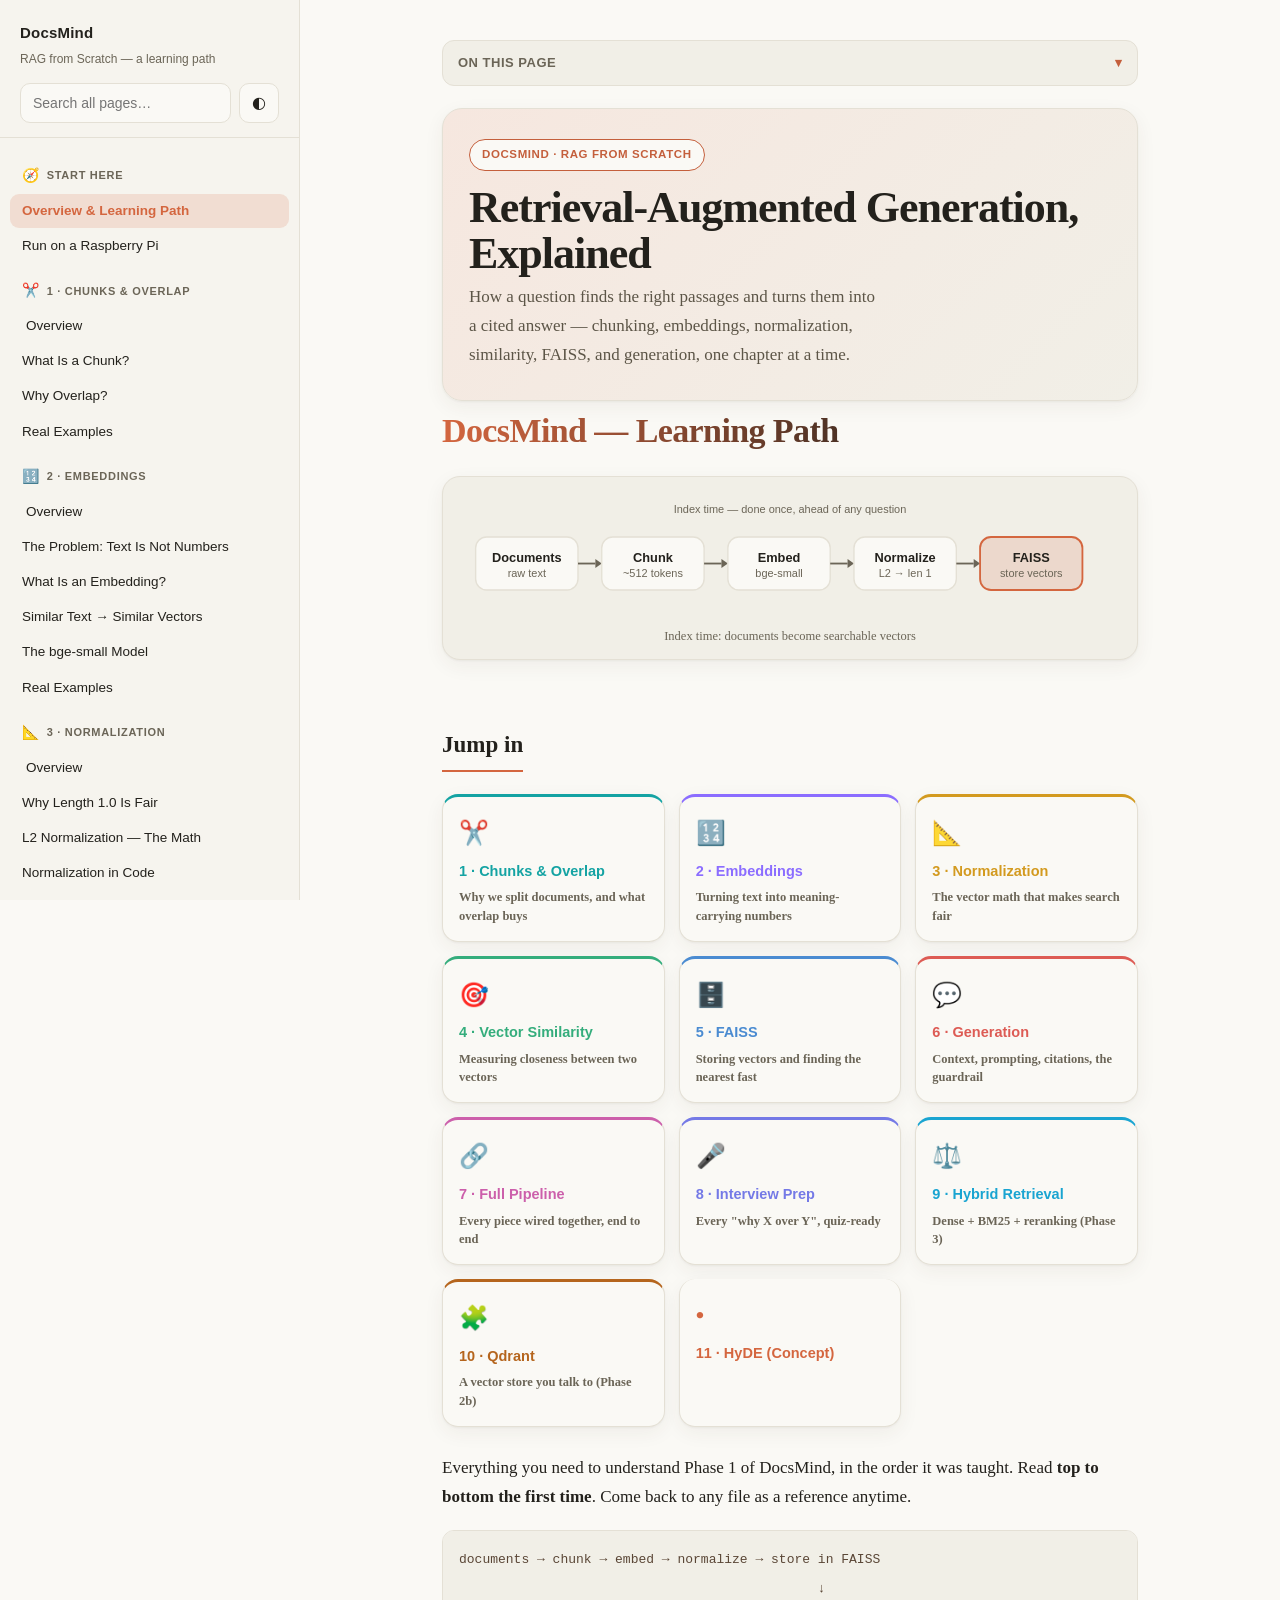
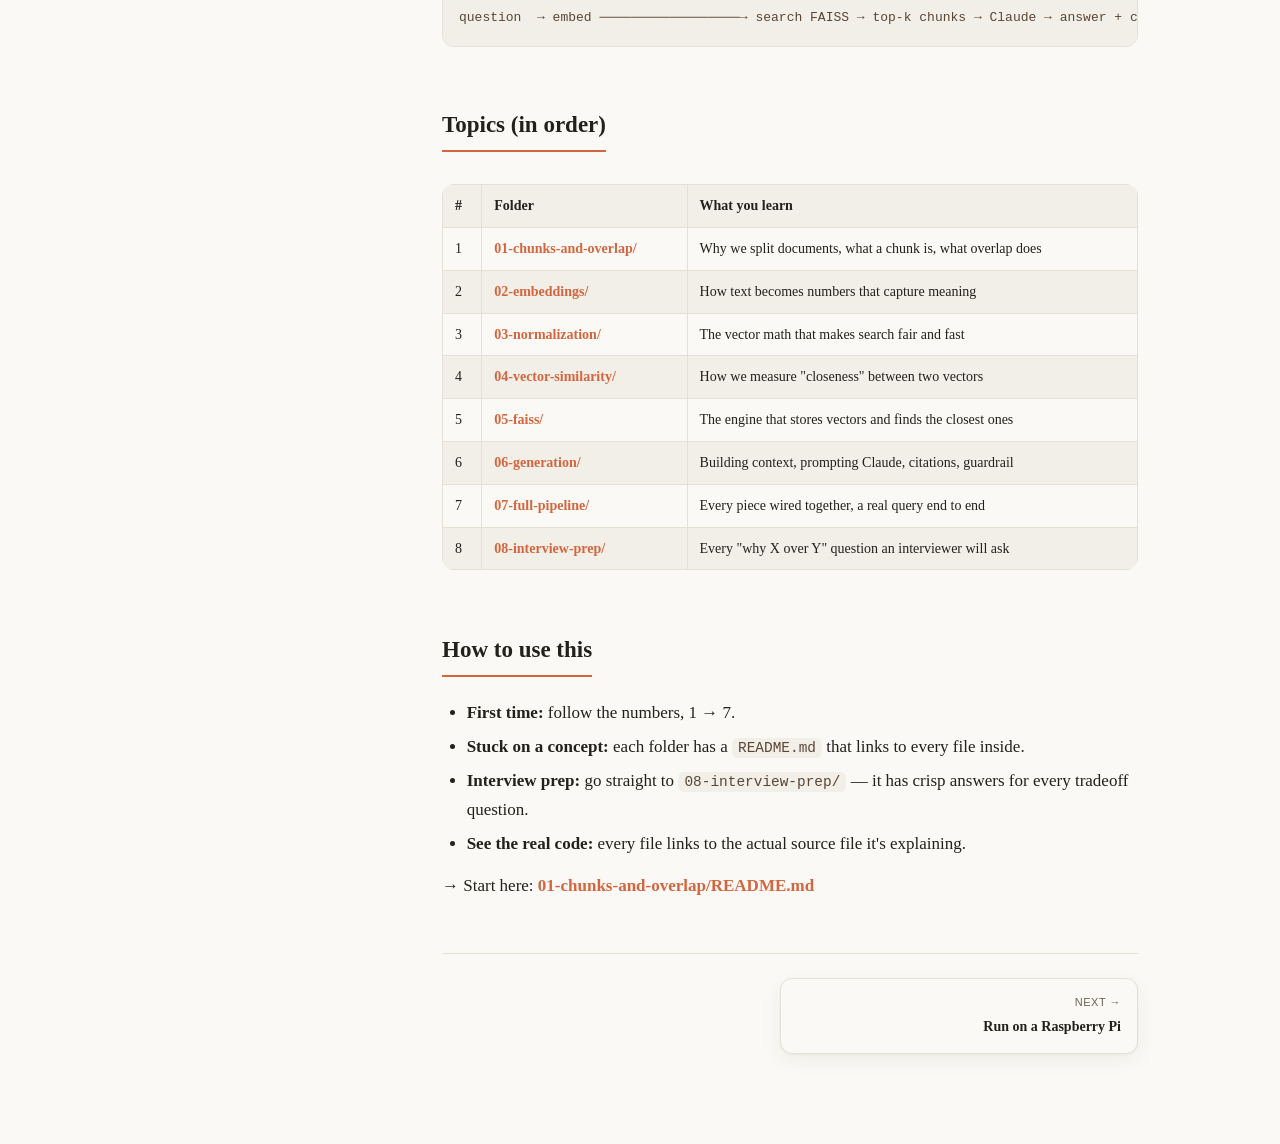
==== commit 53e344fa: "docs: add HyDE, reranking deep-dive, and index/hybrid interview pages New teaching content: docs/11-" ====
--- a/docs/index.html
+++ b/docs/index.html
@@ -275,7 +275,7 @@
 <div class="scrim" id="scrim"></div>
 <div class="searchpanel" id="searchpanel"></div>
 <script>
-const DATA={"nav":[{"label":"Start here","icon":"🧭","accent":"#d4663f","items":[{"path":"README.md","title":"Overview & Learning Path"},{"path":"RUN-ON-PI.md","title":"Run on a Raspberry Pi"}]},{"label":"1 · Chunks & Overlap","icon":"✂️","accent":"#14a3a3","items":[{"path":"01-chunks-and-overlap/README.md","title":"Overview"},{"path":"01-chunks-and-overlap/what-is-a-chunk.md","title":"What Is a Chunk?"},{"path":"01-chunks-and-overlap/why-overlap.md","title":"Why Overlap?"},{"path":"01-chunks-and-overlap/real-examples.md","title":"Real Examples"}]},{"label":"2 · Embeddings","icon":"🔢","accent":"#8b6dff","items":[{"path":"02-embeddings/README.md","title":"Overview"},{"path":"02-embeddings/problem-text-is-not-numbers.md","title":"The Problem: Text Is Not Numbers"},{"path":"02-embeddings/what-is-an-embedding.md","title":"What Is an Embedding?"},{"path":"02-embeddings/similar-text-similar-vectors.md","title":"Similar Text → Similar Vectors"},{"path":"02-embeddings/bge-small-model.md","title":"The bge-small Model"},{"path":"02-embeddings/real-examples.md","title":"Real Examples"}]},{"label":"3 · Normalization","icon":"📐","accent":"#d39a1f","items":[{"path":"03-normalization/README.md","title":"Overview"},{"path":"03-normalization/why-length-1.md","title":"Why Length 1.0 Is Fair"},{"path":"03-normalization/l2-normalization-math.md","title":"L2 Normalization — The Math"},{"path":"03-normalization/code-example.md","title":"Normalization in Code"}]},{"label":"4 · Vector Similarity","icon":"🎯","accent":"#34ad7c","items":[{"path":"04-vector-similarity/README.md","title":"Overview"},{"path":"04-vector-similarity/cosine-similarity.md","title":"Cosine Similarity"},{"path":"04-vector-similarity/similarity-scores.md","title":"Reading Similarity Scores"},{"path":"04-vector-similarity/search-example.md","title":"Search Example — Question to Top-k"}]},{"label":"5 · FAISS","icon":"🗄️","accent":"#4a8bd1","items":[{"path":"05-faiss/README.md","title":"Overview"},{"path":"05-faiss/problem-slow-search.md","title":"The Problem: Brute-Force Doesn't Scale"},{"path":"05-faiss/indexflatip-explained.md","title":"IndexFlatIP — Phase 1's Index"},{"path":"05-faiss/how-search-works.md","title":"How FAISS Search Works"},{"path":"05-faiss/code-walkthrough.md","title":"Code Walkthrough"},{"path":"05-faiss/benchmark-results.md","title":"Benchmark Results"},{"path":"05-faiss/phase1-vs-phase2.md","title":"Flat vs IVF vs HNSW vs PQ"}]},{"label":"6 · Generation","icon":"💬","accent":"#dd5b54","items":[{"path":"06-generation/README.md","title":"Overview"},{"path":"06-generation/system-prompt.md","title":"The System Prompt"},{"path":"06-generation/building-context.md","title":"Building the Context"},{"path":"06-generation/claude-generates.md","title":"The LLM Generates the Answer"},{"path":"06-generation/citation-extraction.md","title":"Citation Extraction"},{"path":"06-generation/guardrail.md","title":"The Guardrail — INSUFFICIENT_CONTEXT"}]},{"label":"7 · Full Pipeline","icon":"🔗","accent":"#cc5fab","items":[{"path":"07-full-pipeline/README.md","title":"Overview"},{"path":"07-full-pipeline/4-step-flow.md","title":"The 4-Step Flow"},{"path":"07-full-pipeline/phase1-end-to-end.md","title":"How the Code Wires Together"},{"path":"07-full-pipeline/real-query-example.md","title":"Real Query Example — End to End"}]},{"label":"8 · Interview Prep","icon":"🎤","accent":"#7479e6","items":[{"path":"08-interview-prep/README.md","title":"Overview"},{"path":"08-interview-prep/chunking-questions.md","title":"Chunking Questions"},{"path":"08-interview-prep/embedding-questions.md","title":"Embedding Questions"},{"path":"08-interview-prep/retrieval-questions.md","title":"Retrieval Questions"},{"path":"08-interview-prep/generation-questions.md","title":"Generation Questions"},{"path":"08-interview-prep/pipeline-questions.md","title":"Pipeline Questions"},{"path":"08-interview-prep/cheat-sheet.md","title":"Cheat Sheet — One Page"}]},{"label":"9 · Hybrid Retrieval","icon":"⚖️","accent":"#19a4d1","items":[{"path":"09-hybrid-retrieval/README.md","title":"Overview"},{"path":"09-hybrid-retrieval/search-evaluation.md","title":"Search Evaluation"},{"path":"09-hybrid-retrieval/eval-results.md","title":"Eval Results — Does Hybrid Win?"}]},{"label":"10 · Qdrant","icon":"🧩","accent":"#b5651d","items":[{"path":"10-qdrant/README.md","title":"Overview"}]}],"pages":[{"path":"README.md","title":"Overview & Learning Path","section":"Start here","quiz":false,"accent":"#d4663f","html":"<div class=\"hero\"><span class=\"hero-badge\">DocsMind · RAG from Scratch<\/span><div class=\"hero-title\">Retrieval-Augmented Generation, Explained<\/div><p class=\"hero-sub\">How a question finds the right passages and turns them into a cited answer — chunking, embeddings, normalization, similarity, FAISS, and generation, one chapter at a time.<\/p><\/div><h1 id=\"docsmind-learning-path\">DocsMind — Learning Path<\/h1>\n<figure class=\"diagram\"><svg viewBox=\"0 0 720 132\" role=\"img\" aria-label=\"Index time: documents become searchable vectors\"><rect class=\"dg-box\" x=\"16\" y=\"46\" width=\"112\" height=\"58\" rx=\"12\"/><text class=\"dg-label\" x=\"72\" y=\"73\" text-anchor=\"middle\">Documents<\/text><text class=\"dg-sub\" x=\"72\" y=\"90\" text-anchor=\"middle\">raw text<\/text><line class=\"dg-line\" x1=\"128\" y1=\"75\" x2=\"147\" y2=\"75\"/><polygon class=\"dg-arrow\" points=\"147,70 154,75 147,80\"/><rect class=\"dg-box\" x=\"154\" y=\"46\" width=\"112\" height=\"58\" rx=\"12\"/><text class=\"dg-label\" x=\"210\" y=\"73\" text-anchor=\"middle\">Chunk<\/text><text class=\"dg-sub\" x=\"210\" y=\"90\" text-anchor=\"middle\">~512 tokens<\/text><line class=\"dg-line\" x1=\"266\" y1=\"75\" x2=\"285\" y2=\"75\"/><polygon class=\"dg-arrow\" points=\"285,70 292,75 285,80\"/><rect class=\"dg-box\" x=\"292\" y=\"46\" width=\"112\" height=\"58\" rx=\"12\"/><text class=\"dg-label\" x=\"348\" y=\"73\" text-anchor=\"middle\">Embed<\/text><text class=\"dg-sub\" x=\"348\" y=\"90\" text-anchor=\"middle\">bge-small<\/text><line class=\"dg-line\" x1=\"404\" y1=\"75\" x2=\"423\" y2=\"75\"/><polygon class=\"dg-arrow\" points=\"423,70 430,75 423,80\"/><rect class=\"dg-box\" x=\"430\" y=\"46\" width=\"112\" height=\"58\" rx=\"12\"/><text class=\"dg-label\" x=\"486\" y=\"73\" text-anchor=\"middle\">Normalize<\/text><text class=\"dg-sub\" x=\"486\" y=\"90\" text-anchor=\"middle\">L2 → len 1<\/text><line class=\"dg-line\" x1=\"542\" y1=\"75\" x2=\"561\" y2=\"75\"/><polygon class=\"dg-arrow\" points=\"561,70 568,75 561,80\"/><rect class=\"dg-box dg-hot\" x=\"568\" y=\"46\" width=\"112\" height=\"58\" rx=\"12\"/><text class=\"dg-label\" x=\"624\" y=\"73\" text-anchor=\"middle\">FAISS<\/text><text class=\"dg-sub\" x=\"624\" y=\"90\" text-anchor=\"middle\">store vectors<\/text><text class=\"dg-sub\" x=\"360\" y=\"20\" text-anchor=\"middle\">Index time — done once, ahead of any question<\/text><\/svg><figcaption>Index time: documents become searchable vectors<\/figcaption><\/figure>\n<h2 id=\"jump-in\">Jump in<\/h2><div class=\"section-cards\"><a class=\"seccard mdlink\" data-href=\"01-chunks-and-overlap/README.md\" href=\"#\" style=\"--card:#14a3a3\"><span class=\"sc-ic\">✂️<\/span><span class=\"sc-lbl\">1 · Chunks & Overlap<\/span><span class=\"sc-tag\">Why we split documents, and what overlap buys<\/span><\/a><a class=\"seccard mdlink\" data-href=\"02-embeddings/README.md\" href=\"#\" style=\"--card:#8b6dff\"><span class=\"sc-ic\">🔢<\/span><span class=\"sc-lbl\">2 · Embeddings<\/span><span class=\"sc-tag\">Turning text into meaning-carrying numbers<\/span><\/a><a class=\"seccard mdlink\" data-href=\"03-normalization/README.md\" href=\"#\" style=\"--card:#d39a1f\"><span class=\"sc-ic\">📐<\/span><span class=\"sc-lbl\">3 · Normalization<\/span><span class=\"sc-tag\">The vector math that makes search fair<\/span><\/a><a class=\"seccard mdlink\" data-href=\"04-vector-similarity/README.md\" href=\"#\" style=\"--card:#34ad7c\"><span class=\"sc-ic\">🎯<\/span><span class=\"sc-lbl\">4 · Vector Similarity<\/span><span class=\"sc-tag\">Measuring closeness between two vectors<\/span><\/a><a class=\"seccard mdlink\" data-href=\"05-faiss/README.md\" href=\"#\" style=\"--card:#4a8bd1\"><span class=\"sc-ic\">🗄️<\/span><span class=\"sc-lbl\">5 · FAISS<\/span><span class=\"sc-tag\">Storing vectors and finding the nearest fast<\/span><\/a><a class=\"seccard mdlink\" data-href=\"06-generation/README.md\" href=\"#\" style=\"--card:#dd5b54\"><span class=\"sc-ic\">💬<\/span><span class=\"sc-lbl\">6 · Generation<\/span><span class=\"sc-tag\">Context, prompting, citations, the guardrail<\/span><\/a><a class=\"seccard mdlink\" data-href=\"07-full-pipeline/README.md\" href=\"#\" style=\"--card:#cc5fab\"><span class=\"sc-ic\">🔗<\/span><span class=\"sc-lbl\">7 · Full Pipeline<\/span><span class=\"sc-tag\">Every piece wired together, end to end<\/span><\/a><a class=\"seccard mdlink\" data-href=\"08-interview-prep/README.md\" href=\"#\" style=\"--card:#7479e6\"><span class=\"sc-ic\">🎤<\/span><span class=\"sc-lbl\">8 · Interview Prep<\/span><span class=\"sc-tag\">Every \"why X over Y\", quiz-ready<\/span><\/a><a class=\"seccard mdlink\" data-href=\"09-hybrid-retrieval/README.md\" href=\"#\" style=\"--card:#19a4d1\"><span class=\"sc-ic\">⚖️<\/span><span class=\"sc-lbl\">9 · Hybrid Retrieval<\/span><span class=\"sc-tag\">Dense + BM25 + reranking (Phase 3)<\/span><\/a><a class=\"seccard mdlink\" data-href=\"10-qdrant/README.md\" href=\"#\" style=\"--card:#b5651d\"><span class=\"sc-ic\">🧩<\/span><span class=\"sc-lbl\">10 · Qdrant<\/span><span class=\"sc-tag\">A vector store you talk to (Phase 2b)<\/span><\/a><\/div>\n<p>Everything you need to understand Phase 1 of DocsMind, in the order it was taught. Read <strong>top to bottom the first time<\/strong>. Come back to any file as a reference anytime.<\/p>\n<pre><code>documents → chunk → embed → normalize → store in FAISS\n                                              ↓\nquestion  → embed ──────────────────→ search FAISS → top-k chunks → Claude → answer + citations<\/code><\/pre>\n<h2 id=\"topics-in-order\">Topics (in order)<\/h2>\n<div class=\"table-scroll\"><table><thead><tr><th>#<\/th><th>Folder<\/th><th>What you learn<\/th><\/tr><\/thead><tbody><tr><td>1<\/td><td><a class=\"mdlink\" data-href=\"01-chunks-and-overlap/\" href=\"#\">01-chunks-and-overlap/<\/a><\/td><td>Why we split documents, what a chunk is, what overlap does<\/td><\/tr><tr><td>2<\/td><td><a class=\"mdlink\" data-href=\"02-embeddings/\" href=\"#\">02-embeddings/<\/a><\/td><td>How text becomes numbers that capture meaning<\/td><\/tr><tr><td>3<\/td><td><a class=\"mdlink\" data-href=\"03-normalization/\" href=\"#\">03-normalization/<\/a><\/td><td>The vector math that makes search fair and fast<\/td><\/tr><tr><td>4<\/td><td><a class=\"mdlink\" data-href=\"04-vector-similarity/\" href=\"#\">04-vector-similarity/<\/a><\/td><td>How we measure \"closeness\" between two vectors<\/td><\/tr><tr><td>5<\/td><td><a class=\"mdlink\" data-href=\"05-faiss/\" href=\"#\">05-faiss/<\/a><\/td><td>The engine that stores vectors and finds the closest ones<\/td><\/tr><tr><td>6<\/td><td><a class=\"mdlink\" data-href=\"06-generation/\" href=\"#\">06-generation/<\/a><\/td><td>Building context, prompting Claude, citations, guardrail<\/td><\/tr><tr><td>7<\/td><td><a class=\"mdlink\" data-href=\"07-full-pipeline/\" href=\"#\">07-full-pipeline/<\/a><\/td><td>Every piece wired together, a real query end to end<\/td><\/tr><tr><td>8<\/td><td><a class=\"mdlink\" data-href=\"08-interview-prep/\" href=\"#\">08-interview-prep/<\/a><\/td><td>Every \"why X over Y\" question an interviewer will ask<\/td><\/tr><\/tbody><\/table><\/div>\n<h2 id=\"how-to-use-this\">How to use this<\/h2>\n<ul><li><strong>First time:<\/strong> follow the numbers, 1 → 7.<\/li><li><strong>Stuck on a concept:<\/strong> each folder has a <code>README.md<\/code> that links to every file inside.<\/li><li><strong>Interview prep:<\/strong> go straight to <code>08-interview-prep/<\/code> — it has crisp answers for every tradeoff question.<\/li><li><strong>See the real code:<\/strong> every file links to the actual source file it's explaining.<\/li><\/ul>\n<p>→ Start here: <strong><a class=\"mdlink\" data-href=\"01-chunks-and-overlap/README.md\" href=\"#\">01-chunks-and-overlap/README.md<\/a><\/strong><\/p>","toc":[{"level":2,"id":"jump-in","text":"Jump in"},{"level":2,"id":"topics-in-order","text":"Topics (in order)"},{"level":2,"id":"how-to-use-this","text":"How to use this"}],"text":"docsmind · rag from scratch retrieval-augmented generation, explained how a question finds the right passages and turns them into a cited answer — chunking, embeddings, normalization, similarity, faiss, and generation, one chapter at a time. docsmind — learning path documents raw text chunk ~512 tokens embed bge-small normalize l2 → len 1 faiss store vectors index time — done once, ahead of any question index time: documents become searchable vectors jump in ✂️ 1 · chunks & overlap why we split documents, and what overlap buys 🔢 2 · embeddings turning text into meaning-carrying numbers 📐 3 · normalization the vector math that makes search fair 🎯 4 · vector similarity measuring closeness between two vectors 🗄️ 5 · faiss storing vectors and finding the nearest fast 💬 6 · generation context, prompting, citations, the guardrail 🔗 7 · full pipeline every piece wired together, end to end 🎤 8 · interview prep every \"why x over y\", quiz-ready ⚖️ 9 · hybrid retrieval dense + bm25 + reranking (phase 3) 🧩 10 · qdrant a vector store you talk to (phase 2b) everything you need to understand phase 1 of docsmind, in the order it was taught. read top to bottom the first time . come back to any file as a reference anytime. documents → chunk → embed → normalize → store in faiss ↓ question → embed ──────────────────→ search faiss → top-k chunks → claude → answer + citations topics (in order) # folder what you learn 1 01-chunks-and-overlap/ why we split documents, what a chunk is, what overlap does 2 02-embeddings/ how text becomes numbers that capture meaning 3 03-normalization/ the vector math that makes search fair and fast 4 04-vector-similarity/ how we measure \"closeness\" between two vectors 5 05-faiss/ the engine that stores vectors and finds the closest ones 6 06-generation/ building context, prompting claude, citations, guardrail 7 07-full-pipeline/ every piece wired together, a real query end to end 8 08-interview-prep/ every \"why x over y\" question an interviewer will ask how to use this first time: follow the numbers, 1 → 7. stuck on a concept: each folder has a readme.md that links to every file inside. interview prep: go straight to 08-interview-prep/ — it has crisp answers for every tradeoff question. see the real code: every file links to the actual source file it's explaining. → start here: 01-chunks-and-overlap/readme.md","words":396},{"path":"RUN-ON-PI.md","title":"Run on a Raspberry Pi","section":"Start here","quiz":false,"accent":"#d4663f","html":"<h1 id=\"run-on-a-raspberry-pi-or-any-device\">Run on a Raspberry Pi (or any device)<\/h1>\n<div class=\"callout tldr\"><div class=\"cic\">💡<\/div><div class=\"cbody\"><span class=\"clead\">TL;DR<\/span> This site is a single self-contained <code>index.html<\/code> — all the content is baked in at build time. No database, no internet, no runtime dependencies. It even works by double-clicking the file. Serve the folder with any tiny web server to open it from your phone or another machine on the network.<\/div><\/div>\n<h2 id=\"the-one-file-that-matters\">The one file that matters<\/h2>\n<p><code>index.html<\/code> holds everything — every chapter, the search index, the diagrams. Copy that one file anywhere and it works offline. The other files (<code>_site.css<\/code>, <code>_app.js<\/code>, <code>_diagrams.js<\/code>, <code>build.js<\/code>, and the <code>.md<\/code> sources) are only needed if you want to <strong>edit the content and rebuild<\/strong>.<\/p>\n<h2 id=\"option-1-python-already-on-every-pi-30-seconds\">Option 1 — Python (already on every Pi), 30 seconds<\/h2>\n<pre><code class=\"language-bash\"><span class=\"tok-command\">cd<\/span> /path/to/docs_mind/docs\n<span class=\"tok-command\">python3<\/span> <span class=\"tok-flag\">-m<\/span> http.server <span class=\"tok-number\">9001<\/span><\/code><\/pre>\n<p>Then open <strong>http://localhost:9001<\/strong> on the Pi, or <strong>http://&lt;pi-ip&gt;:9001<\/strong> from your laptop or phone on the same network (find the IP with <code>hostname -I<\/code>).<\/p>\n<h2 id=\"option-2-always-on-with-systemd-survives-reboot\">Option 2 — Always-on with systemd (survives reboot)<\/h2>\n<pre><code class=\"language-bash\"><span class=\"tok-command\">sudo<\/span> tee /etc/systemd/system/docsmind-site.service &gt;/dev/null &lt;&lt;<span class=\"tok-string\">'EOF'<\/span>\n[Unit]\nDescription=DocsMind learning site\nAfter=network.target\n\n[Service]\nWorkingDirectory=/home/ajmalrasi/docs_mind/docs\nExecStart=/usr/bin/<span class=\"tok-command\">python3<\/span> <span class=\"tok-flag\">-m<\/span> http.server <span class=\"tok-number\">9001<\/span>\nRestart=always\nUser=ajmalrasi\n\n[Install]\nWantedBy=multi-user.target\nEOF\n\n<span class=\"tok-command\">sudo<\/span> <span class=\"tok-command\">systemctl<\/span> daemon-reload\n<span class=\"tok-command\">sudo<\/span> <span class=\"tok-command\">systemctl<\/span> enable <span class=\"tok-flag\">--now<\/span> docsmind-site<\/code><\/pre>\n<p>Now it starts on boot and restarts if it crashes. Check it: <code>systemctl status docsmind-site<\/code>. Logs: <code>journalctl -u docsmind-site -f<\/code>.<\/p>\n<blockquote><p>Adjust <code>WorkingDirectory<\/code> and <code>User<\/code> to where you copied the folder. Pick a port that doesn't clash with anything else already running on the Pi (the KoiReader prep site uses 9000, so this one uses 9001).<\/p><\/blockquote>\n<h2 id=\"copying-to-the-pi\">Copying to the Pi<\/h2>\n<p>From your computer:<\/p>\n<pre><code class=\"language-bash\"><span class=\"tok-command\">scp<\/span> <span class=\"tok-flag\">-r<\/span> docs_mind/docs pi@&lt;pi-ip&gt;:/home/ajmalrasi/docsmind-site<\/code><\/pre>\n<p>Or just copy the single <code>index.html<\/code> onto a USB stick — the whole site is a few hundred KB of plain text.<\/p>\n<h2 id=\"editing-the-content\">Editing the content<\/h2>\n<p>The <code>.md<\/code> files are the source of truth. Edit them, then rebuild:<\/p>\n<pre><code class=\"language-bash\"><span class=\"tok-command\">cd<\/span> docs_mind/docs\n<span class=\"tok-command\">node<\/span> build.js          <span class=\"tok-comment\"># regenerates index.html<\/span><\/code><\/pre>\n<p>If you don't have Node on the Pi, edit the <code>.md<\/code> files on your laptop, run <code>node build.js<\/code> there, and copy the new <code>index.html<\/code> over.<\/p>\n<h2 id=\"features-baked-in\">Features baked in<\/h2>\n<ul><li><strong>Search:<\/strong> type in the box for instant full-text search across all pages<\/li><\/ul>\n<p>(↑/↓ to move, Enter to open).<\/p>\n<ul><li><strong>Dark / light:<\/strong> toggle with the ◐ button; the preference is remembered.<\/li><li><strong>Quiz mode:<\/strong> on any <em>Interview Prep<\/em> question page, hit \"Quiz me · hide<\/li><\/ul>\n<p>answers\" to collapse every answer, then click a question to reveal it.<\/p>\n<ul><li><strong>Outline:<\/strong> long pages show an \"On this page\" jump list.<\/li><li><strong>Diagrams:<\/strong> the pipeline and cosine-similarity diagrams are inline SVG — they<\/li><\/ul>\n<p>adapt to light/dark automatically.<\/p>\n<ul><li><strong>Fully offline:<\/strong> no CDN, no external fonts or scripts. Works on an air-gapped<\/li><\/ul>\n<p>device, idles at near-zero CPU/RAM — fine on a Pi Zero.<\/p>\n<p>→ Back to the <a class=\"mdlink\" data-href=\"README.md\" href=\"#\">Overview<\/a>.<\/p>","toc":[{"level":2,"id":"the-one-file-that-matters","text":"The one file that matters"},{"level":2,"id":"option-1-python-already-on-every-pi-30-seconds","text":"Option 1 — Python (already on every Pi), 30 seconds"},{"level":2,"id":"option-2-always-on-with-systemd-survives-reboot","text":"Option 2 — Always-on with systemd (survives reboot)"},{"level":2,"id":"copying-to-the-pi","text":"Copying to the Pi"},{"level":2,"id":"editing-the-content","text":"Editing the content"},{"level":2,"id":"features-baked-in","text":"Features baked in"}],"text":"run on a raspberry pi (or any device) 💡 tl;dr this site is a single self-contained index.html — all the content is baked in at build time. no database, no internet, no runtime dependencies. it even works by double-clicking the file. serve the folder with any tiny web server to open it from your phone or another machine on the network. the one file that matters index.html holds everything — every chapter, the search index, the diagrams. copy that one file anywhere and it works offline. the other files ( _site.css , _app.js , _diagrams.js , build.js , and the .md sources) are only needed if you want to edit the content and rebuild . option 1 — python (already on every pi), 30 seconds cd /path/to/docs_mind/docs python3 -m http.server 9001 then open http://localhost:9001 on the pi, or http://<pi-ip>:9001 from your laptop or phone on the same network (find the ip with hostname -i ). option 2 — always-on with systemd (survives reboot) sudo tee /etc/systemd/system/docsmind-site.service >/dev/null << 'eof' [unit] description=docsmind learning site after=network.target [service] workingdirectory=/home/ajmalrasi/docs_mind/docs execstart=/usr/bin/ python3 -m http.server 9001 restart=always user=ajmalrasi [install] wantedby=multi-user.target eof sudo systemctl daemon-reload sudo systemctl enable --now docsmind-site now it starts on boot and restarts if it crashes. check it: systemctl status docsmind-site . logs: journalctl -u docsmind-site -f . adjust workingdirectory and user to where you copied the folder. pick a port that doesn't clash with anything else already running on the pi (the koireader prep site uses 9000, so this one uses 9001). copying to the pi from your computer: scp -r docs_mind/docs pi@<pi-ip>:/home/ajmalrasi/docsmind-site or just copy the single index.html onto a usb stick — the whole site is a few hundred kb of plain text. editing the content the .md files are the source of truth. edit them, then rebuild: cd docs_mind/docs node build.js # regenerates index.html if you don't have node on the pi, edit the .md files on your laptop, run node build.js there, and copy the new index.html over. features baked in search: type in the box for instant full-text search across all pages (↑/↓ to move, enter to open). dark / light: toggle with the ◐ button; the preference is remembered. quiz mode: on any interview prep question page, hit \"quiz me · hide answers\" to collapse every answer, then click a question to reveal it. outline: long pages show an \"on this page\" jump list. diagrams: the pipeline and cosine-similarity diagrams are inline svg — they adapt to light/dark automatically. fully offline: no cdn, no external fonts or scripts. works on an air-gapped device, idles at near-zero cpu/ram — fine on a pi zero. → back to the overview .","words":444},{"path":"01-chunks-and-overlap/README.md","title":"Overview","section":"1 · Chunks & Overlap","quiz":false,"accent":"#14a3a3","html":"<h1 id=\"01-chunks-overlap\">01 — Chunks &amp; Overlap<\/h1>\n<p><strong>The big idea:<\/strong> Documents are too long and too broad to search as a whole. We split them into small focused pieces called <em>chunks<\/em>. We overlap neighboring chunks slightly so ideas at the boundary don't get lost.<\/p>\n<h2 id=\"files-in-this-folder\">Files in this folder<\/h2>\n<div class=\"table-scroll\"><table><thead><tr><th>File<\/th><th>What it covers<\/th><\/tr><\/thead><tbody><tr><td><a class=\"mdlink\" data-href=\"what-is-a-chunk.md\" href=\"#\">what-is-a-chunk.md<\/a><\/td><td>What a chunk is, what it contains, why small<\/td><\/tr><tr><td><a class=\"mdlink\" data-href=\"why-overlap.md\" href=\"#\">why-overlap.md<\/a><\/td><td>The boundary problem and how overlap solves it<\/td><\/tr><tr><td><a class=\"mdlink\" data-href=\"real-examples.md\" href=\"#\">real-examples.md<\/a><\/td><td>Actual text from your docs shown being chunked<\/td><\/tr><\/tbody><\/table><\/div>\n<h2 id=\"interview-qa\">🎯 Interview Q&amp;A<\/h2>\n<p><strong>Q: Why chunk at all?<\/strong> Because embedding a whole document into one vector averages out all its topics into a blurry signal. A chunk about event horizons gives a sharp, focused vector. That's what makes retrieval precise.<\/p>\n<p><strong>Q: Big chunks vs small chunks?<\/strong> Small → sharper retrieval, less context per hit. Large → fuzzier retrieval (embedding averages more ideas), more context per hit. 512 tokens is a common sweet spot for technical prose. You tune it by measuring retrieval quality on an eval set, not by guessing.<\/p>\n<p><strong>Q: Why 512 specifically in Phase 1?<\/strong> Two reasons: (1) it balances precision vs context for technical docs, and (2) it matches the hard limit of <code>bge-small-en-v1.5<\/code> — feed it more than 512 tokens and it <strong>silently truncates<\/strong> the tail. Chunk size should never exceed the embedding model's max input length.<\/p>\n<p><strong>Q: Fixed-size vs sentence-aware vs semantic chunking?<\/strong><\/p>\n<ul><li><strong>Fixed-size:<\/strong> cuts every N tokens, fast, can cut mid-sentence.<\/li><li><strong>Sentence-aware (Phase 1):<\/strong> breaks on sentence boundaries, readable, good default.<\/li><li><strong>Semantic:<\/strong> splits where the topic changes, smartest but slower.<\/li><li><strong>Structural:<\/strong> splits on markdown headers / code blocks — great for technical docs.<\/li><\/ul>\n<p><strong>Q: What does overlap cost?<\/strong> Duplicated storage and sometimes the same content retrieved twice. Typical overlap is 10–20% of chunk size. Phase 1 uses 64/512 ≈ 12.5%.<\/p>\n<h2 id=\"code\">Code<\/h2>\n<p><code class=\"srcref\" title=\"source file in the repo\">docsmind/ingestion/chunker.py<\/code><\/p>\n<p>→ Next: <strong><a class=\"mdlink\" data-href=\"../02-embeddings/README.md\" href=\"#\">02-embeddings/README.md<\/a><\/strong><\/p>","toc":[{"level":2,"id":"files-in-this-folder","text":"Files in this folder"},{"level":2,"id":"interview-qa","text":"🎯 Interview Q&amp;A"},{"level":2,"id":"code","text":"Code"}],"text":"01 — chunks & overlap the big idea: documents are too long and too broad to search as a whole. we split them into small focused pieces called chunks . we overlap neighboring chunks slightly so ideas at the boundary don't get lost. files in this folder file what it covers what-is-a-chunk.md what a chunk is, what it contains, why small why-overlap.md the boundary problem and how overlap solves it real-examples.md actual text from your docs shown being chunked 🎯 interview q&a q: why chunk at all? because embedding a whole document into one vector averages out all its topics into a blurry signal. a chunk about event horizons gives a sharp, focused vector. that's what makes retrieval precise. q: big chunks vs small chunks? small → sharper retrieval, less context per hit. large → fuzzier retrieval (embedding averages more ideas), more context per hit. 512 tokens is a common sweet spot for technical prose. you tune it by measuring retrieval quality on an eval set, not by guessing. q: why 512 specifically in phase 1? two reasons: (1) it balances precision vs context for technical docs, and (2) it matches the hard limit of bge-small-en-v1.5 — feed it more than 512 tokens and it silently truncates the tail. chunk size should never exceed the embedding model's max input length. q: fixed-size vs sentence-aware vs semantic chunking? fixed-size: cuts every n tokens, fast, can cut mid-sentence. sentence-aware (phase 1): breaks on sentence boundaries, readable, good default. semantic: splits where the topic changes, smartest but slower. structural: splits on markdown headers / code blocks — great for technical docs. q: what does overlap cost? duplicated storage and sometimes the same content retrieved twice. typical overlap is 10–20% of chunk size. phase 1 uses 64/512 ≈ 12.5%. code docsmind/ingestion/chunker.py → next: 02-embeddings/readme.md","words":300},{"path":"01-chunks-and-overlap/what-is-a-chunk.md","title":"What Is a Chunk?","section":"1 · Chunks & Overlap","quiz":false,"accent":"#14a3a3","html":"<h1 id=\"what-is-a-chunk\">What Is a Chunk?<\/h1>\n<div class=\"callout tldr\"><div class=\"cic\">💡<\/div><div class=\"cbody\"><span class=\"clead\">TL;DR<\/span> A chunk is a small slice of a document — a few hundred words — kept together with the name of the file it came from.<\/div><\/div>\n<h2 id=\"why-not-use-the-whole-document\">Why not use the whole document?<\/h2>\n<p>Imagine one file covering black holes, the solar system, and rockets all at once. If you embed the whole thing into one vector, that vector has to represent all three topics at the same time. It becomes a blurry average. When someone asks about event horizons, the retrieval pulls back the whole doc — most of it irrelevant.<\/p>\n<p>Chunks fix this: each chunk is about <strong>one focused idea<\/strong>. Its embedding is a sharp, specific signal, not a blurry average.<\/p>\n<h2 id=\"what-a-chunk-looks-like-in-code\">What a chunk looks like in code<\/h2>\n<pre><code class=\"language-python\">Chunk {\n    id:       <span class=\"tok-string\">\"node_a1b2c3\"<\/span>,\n    text:     <span class=\"tok-string\">\"The event horizon is the boundary of a black hole, not a physical surface...\"<\/span>,\n    source:   <span class=\"tok-string\">\"black_holes.md\"<\/span>,\n    metadata: { <span class=\"tok-string\">\"file_path\"<\/span>: <span class=\"tok-string\">\"data/sample_docs/black_holes.md\"<\/span> }\n}<\/code><\/pre>\n<ul><li><code>text<\/code> — the actual slice of document text (~380 words / 512 tokens)<\/li><li><code>source<\/code> — which file it came from. This is what powers <strong>citations<\/strong> later.<\/li><\/ul>\n<p>When the model answers <em>\"nothing can escape the event horizon [1]\"<\/em>, the <code>[1]<\/code>   maps back to this <code>source<\/code> field.<\/p>\n<ul><li><code>id<\/code> — unique identifier generated by LlamaIndex<\/li><\/ul>\n<h2 id=\"how-chunks-are-created\">How chunks are created<\/h2>\n<pre><code class=\"language-python\"><span class=\"tok-comment\"># docsmind/ingestion/chunker.py<\/span>\nsplitter = SentenceSplitter(chunk_size=<span class=\"tok-number\">512<\/span>, chunk_overlap=<span class=\"tok-number\">64<\/span>)\nnodes = splitter.get_nodes_from_documents(documents)<\/code><\/pre>\n<ul><li><code>chunk_size=512<\/code> → up to 512 <strong>tokens<\/strong> per chunk (~380 words)<\/li><li><code>chunk_overlap=64<\/code> → see <a class=\"mdlink\" data-href=\"why-overlap.md\" href=\"#\">why-overlap.md<\/a><\/li><li><strong>Sentence-aware:<\/strong> it tries to break at sentence boundaries so text stays readable<\/li><\/ul>\n<h2 id=\"after-chunking\">After chunking<\/h2>\n<p>The sample corpus has 5 space docs (black holes, the solar system, rockets, the ISS, stellar life cycles), each short enough to produce one chunk — so you end up with 5 chunks. With longer documents you'd get many chunks per file. Each chunk will be:<\/p>\n<ol><li>Embedded → turned into 384 numbers<\/li><li>Stored in FAISS → made searchable<\/li><li>Retrieved → matched to a question<\/li><li>Sent to the LLM → used as grounding context<\/li><\/ol>\n<p>The <code>source<\/code> field travels with the chunk through all these steps so citations always trace back to the right file.<\/p>\n<p>→ Next: <strong><a class=\"mdlink\" data-href=\"why-overlap.md\" href=\"#\">why-overlap.md<\/a><\/strong><\/p>","toc":[{"level":2,"id":"why-not-use-the-whole-document","text":"Why not use the whole document?"},{"level":2,"id":"what-a-chunk-looks-like-in-code","text":"What a chunk looks like in code"},{"level":2,"id":"how-chunks-are-created","text":"How chunks are created"},{"level":2,"id":"after-chunking","text":"After chunking"}],"text":"what is a chunk? 💡 tl;dr a chunk is a small slice of a document — a few hundred words — kept together with the name of the file it came from. why not use the whole document? imagine one file covering black holes, the solar system, and rockets all at once. if you embed the whole thing into one vector, that vector has to represent all three topics at the same time. it becomes a blurry average. when someone asks about event horizons, the retrieval pulls back the whole doc — most of it irrelevant. chunks fix this: each chunk is about one focused idea . its embedding is a sharp, specific signal, not a blurry average. what a chunk looks like in code chunk { id: \"node_a1b2c3\" , text: \"the event horizon is the boundary of a black hole, not a physical surface...\" , source: \"black_holes.md\" , metadata: { \"file_path\" : \"data/sample_docs/black_holes.md\" } } text — the actual slice of document text (~380 words / 512 tokens) source — which file it came from. this is what powers citations later. when the model answers \"nothing can escape the event horizon [1]\" , the [1] maps back to this source field. id — unique identifier generated by llamaindex how chunks are created # docsmind/ingestion/chunker.py splitter = sentencesplitter(chunk_size= 512 , chunk_overlap= 64 ) nodes = splitter.get_nodes_from_documents(documents) chunk_size=512 → up to 512 tokens per chunk (~380 words) chunk_overlap=64 → see why-overlap.md sentence-aware: it tries to break at sentence boundaries so text stays readable after chunking the sample corpus has 5 space docs (black holes, the solar system, rockets, the iss, stellar life cycles), each short enough to produce one chunk — so you end up with 5 chunks. with longer documents you'd get many chunks per file. each chunk will be: embedded → turned into 384 numbers stored in faiss → made searchable retrieved → matched to a question sent to the llm → used as grounding context the source field travels with the chunk through all these steps so citations always trace back to the right file. → next: why-overlap.md","words":350},{"path":"01-chunks-and-overlap/why-overlap.md","title":"Why Overlap?","section":"1 · Chunks & Overlap","quiz":false,"accent":"#14a3a3","html":"<h1 id=\"why-overlap\">Why Overlap?<\/h1>\n<div class=\"callout tldr\"><div class=\"cic\">💡<\/div><div class=\"cbody\"><span class=\"clead\">TL;DR<\/span> Overlap repeats the last few words of one chunk at the start of the next, so an idea that sits right on a boundary doesn't get cut in half.<\/div><\/div>\n<h2 id=\"the-boundary-problem\">The boundary problem<\/h2>\n<p>Say a long black-hole document has this passage:<\/p>\n<pre><code>...Supermassive black holes, millions to billions of times the mass of the\nSun, sit at the centers of most galaxies.\n\n## Accretion disks\nMatter spiraling toward a black hole forms a superheated accretion disk...<\/code><\/pre>\n<p>Without overlap, the splitter might end Chunk 1 right at <em>\"...centers of most galaxies.\"<\/em> and start Chunk 2 at <em>\"## Accretion disks\"<\/em>.<\/p>\n<p>Now someone asks: <em>\"What is the black hole at the center of the Milky Way called?\"<\/em><\/p>\n<p>If the answer sentence (\"the one at the heart of the Milky Way is called Sagittarius A*\") sits exactly on that boundary, it can get split — half in one chunk, half in the next. Neither chunk's embedding is sharp on it, and the retriever might miss it.<\/p>\n<h2 id=\"how-overlap-fixes-it\">How overlap fixes it<\/h2>\n<p>With <code>chunk_overlap=64<\/code>, Chunk 2 <strong>starts<\/strong> by repeating the last 64 tokens of Chunk 1:<\/p>\n<pre><code>Chunk 1: [...supermassive black holes... centers of most galaxies.]\n                                                  ↑\n                                  Last 64 tokens repeated ↓\nChunk 2: [...centers of most galaxies; Sagittarius A*. Accretion disks form...]<\/code><\/pre>\n<p>Now the boundary idea lives <strong>fully inside Chunk 2<\/strong> as well. If someone asks about it, at least one chunk carries the complete context.<\/p>\n<h2 id=\"visual\">Visual<\/h2>\n<pre><code>Chunk 1:  [=============================== 512 tokens ===============================]\nChunk 2:                       [== 64 overlap ==][========== 512 tokens ============]\nChunk 3:                                                  [== 64 overlap ==][========<\/code><\/pre>\n<h2 id=\"the-cost\">The cost<\/h2>\n<p>The overlapped text is stored <strong>twice<\/strong> (end of Chunk 1, start of Chunk 2). This means:<\/p>\n<ul><li>Slightly more vectors in FAISS (a few extra chunks)<\/li><li>Occasionally the same content retrieved twice in results<\/li><\/ul>\n<p>Neither is a problem at the scale of Phase 1 (a handful of chunks). At massive scale you'd want deduplication in post-processing.<\/p>\n<h2 id=\"phase-1-settings\">Phase 1 settings<\/h2>\n<pre><code class=\"language-python\">chunk_size=<span class=\"tok-number\">512<\/span>    <span class=\"tok-comment\"># ~380 words per chunk<\/span>\nchunk_overlap=<span class=\"tok-number\">64<\/span>  <span class=\"tok-comment\"># ~48 words repeated → 12.5% overlap<\/span><\/code><\/pre>\n<p>12.5% is a typical value. If you're getting boundary misses, increase it. If you're seeing too much duplication in results, decrease it — or add a deduplication step after retrieval.<\/p>\n<p>→ Next: <strong><a class=\"mdlink\" data-href=\"real-examples.md\" href=\"#\">real-examples.md<\/a><\/strong><\/p>","toc":[{"level":2,"id":"the-boundary-problem","text":"The boundary problem"},{"level":2,"id":"how-overlap-fixes-it","text":"How overlap fixes it"},{"level":2,"id":"visual","text":"Visual"},{"level":2,"id":"the-cost","text":"The cost"},{"level":2,"id":"phase-1-settings","text":"Phase 1 settings"}],"text":"why overlap? 💡 tl;dr overlap repeats the last few words of one chunk at the start of the next, so an idea that sits right on a boundary doesn't get cut in half. the boundary problem say a long black-hole document has this passage: ...supermassive black holes, millions to billions of times the mass of the sun, sit at the centers of most galaxies. ## accretion disks matter spiraling toward a black hole forms a superheated accretion disk... without overlap, the splitter might end chunk 1 right at \"...centers of most galaxies.\" and start chunk 2 at \"## accretion disks\" . now someone asks: \"what is the black hole at the center of the milky way called?\" if the answer sentence (\"the one at the heart of the milky way is called sagittarius a*\") sits exactly on that boundary, it can get split — half in one chunk, half in the next. neither chunk's embedding is sharp on it, and the retriever might miss it. how overlap fixes it with chunk_overlap=64 , chunk 2 starts by repeating the last 64 tokens of chunk 1: chunk 1: [...supermassive black holes... centers of most galaxies.] ↑ last 64 tokens repeated ↓ chunk 2: [...centers of most galaxies; sagittarius a*. accretion disks form...] now the boundary idea lives fully inside chunk 2 as well. if someone asks about it, at least one chunk carries the complete context. visual chunk 1: [=============================== 512 tokens ===============================] chunk 2: [== 64 overlap ==][========== 512 tokens ============] chunk 3: [== 64 overlap ==][======== the cost the overlapped text is stored twice (end of chunk 1, start of chunk 2). this means: slightly more vectors in faiss (a few extra chunks) occasionally the same content retrieved twice in results neither is a problem at the scale of phase 1 (a handful of chunks). at massive scale you'd want deduplication in post-processing. phase 1 settings chunk_size= 512 # ~380 words per chunk chunk_overlap= 64 # ~48 words repeated → 12.5% overlap 12.5% is a typical value. if you're getting boundary misses, increase it. if you're seeing too much duplication in results, decrease it — or add a deduplication step after retrieval. → next: real-examples.md","words":365},{"path":"01-chunks-and-overlap/real-examples.md","title":"Real Examples","section":"1 · Chunks & Overlap","quiz":false,"accent":"#14a3a3","html":"<h1 id=\"real-examples-chunking-your-docs\">Real Examples — Chunking Your Docs<\/h1>\n<div class=\"callout tldr\"><div class=\"cic\">💡<\/div><div class=\"cbody\"><span class=\"clead\">TL;DR<\/span> Here's what the chunker actually does to <code class=\"srcref\" title=\"file in the repo\">black_holes.md<\/code> with <code>chunk_size=512, chunk_overlap=64<\/code>.<\/div><\/div>\n<h2 id=\"the-original-document-abridged\">The original document (abridged)<\/h2>\n<pre><code># Black Holes\n\nA black hole is a region of spacetime where gravity is so strong that nothing —\nnot even light — can escape once it crosses the boundary...\n\n## The event horizon\nThe event horizon is the boundary of a black hole, not a physical surface. It is\nthe point of no return: anything that crosses it, including light, can never get\nback out...\n\n## The singularity\nAt the very center lies the singularity, a point where matter is crushed to\ninfinite density and the known laws of physics break down...\n\n## How black holes form\nStellar-mass black holes form when a massive star — typically more than about 20\ntimes the mass of the Sun — exhausts its fuel and collapses under its own gravity\nin a supernova...\n\n## Accretion disks and Hawking radiation\nMatter spiraling toward a black hole forms a superheated accretion disk...<\/code><\/pre>\n<p>This doc is short (~300 words), so the splitter produces <strong>1 chunk<\/strong>. A longer document would produce several. To show the boundary behavior, imagine it were long enough to split into 2 — the example below shows where overlap appears.<\/p>\n<hr>\n<h2 id=\"chunk-1\">Chunk 1<\/h2>\n<pre><code>Chunk {\n    id:     \"node_001\",\n    source: \"black_holes.md\",\n    text:   \"# Black Holes\n\n             A black hole is a region of spacetime where gravity is so strong\n             that nothing — not even light — can escape once it crosses the\n             boundary.\n\n             ## The event horizon\n             The event horizon is the boundary of a black hole, not a physical\n             surface. It is the point of no return: anything that crosses it,\n             including light, can never get back out...\n\n             ## The singularity\n             At the very center lies the singularity, a point where matter is\n             crushed to infinite density and the known laws of physics break\n             down.\"\n}<\/code><\/pre>\n<p><em>This chunk ends at the singularity section.<\/em><\/p>\n<hr>\n<h2 id=\"chunk-2-with-overlap\">Chunk 2 (with overlap)<\/h2>\n<pre><code>Chunk {\n    id:     \"node_002\",\n    source: \"black_holes.md\",\n    text:   \"At the very center lies the singularity, a point where matter is   ← overlap!\n             crushed to infinite density and the known laws of physics break\n             down.\n\n             ## How black holes form\n             Stellar-mass black holes form when a massive star — typically more\n             than about 20 times the mass of the Sun — exhausts its fuel and\n             collapses under its own gravity in a supernova...\n\n             ## Accretion disks and Hawking radiation\n             Matter spiraling toward a black hole forms a superheated accretion\n             disk that emits intense X-rays before crossing the horizon.\"\n}<\/code><\/pre>\n<p><em>The first sentence of Chunk 2 is the last sentence of Chunk 1 — that's the overlap.<\/em><\/p>\n<hr>\n<h2 id=\"what-happens-at-query-time\">What happens at query time<\/h2>\n<p>Question: <em>\"What is at the center of a black hole?\"<\/em><\/p>\n<ol><li>The question gets embedded → a vector<\/li><li>FAISS compares it to all chunk vectors<\/li><li><strong>A chunk containing the singularity description<\/strong> scores high<\/li><li>The model reads it and answers: *\"The singularity, a point of infinite<\/li><\/ol>\n<p>density [1]\"*<\/p>\n<ol><li><code>[1]<\/code> maps back to <code>source: black_holes.md<\/code> → citation shown to user<\/li><\/ol>\n<p>The <code>source<\/code> field is the thread that ties the answer back to the exact file.<\/p>\n<p>→ Back to: <strong><a class=\"mdlink\" data-href=\"README.md\" href=\"#\">README.md<\/a><\/strong> → Next topic: <strong><a class=\"mdlink\" data-href=\"../02-embeddings/README.md\" href=\"#\">02-embeddings/README.md<\/a><\/strong><\/p>","toc":[{"level":2,"id":"the-original-document-abridged","text":"The original document (abridged)"},{"level":2,"id":"chunk-1","text":"Chunk 1"},{"level":2,"id":"chunk-2-with-overlap","text":"Chunk 2 (with overlap)"},{"level":2,"id":"what-happens-at-query-time","text":"What happens at query time"}],"text":"real examples — chunking your docs 💡 tl;dr here's what the chunker actually does to black_holes.md with chunk_size=512, chunk_overlap=64 . the original document (abridged) # black holes a black hole is a region of spacetime where gravity is so strong that nothing — not even light — can escape once it crosses the boundary... ## the event horizon the event horizon is the boundary of a black hole, not a physical surface. it is the point of no return: anything that crosses it, including light, can never get back out... ## the singularity at the very center lies the singularity, a point where matter is crushed to infinite density and the known laws of physics break down... ## how black holes form stellar-mass black holes form when a massive star — typically more than about 20 times the mass of the sun — exhausts its fuel and collapses under its own gravity in a supernova... ## accretion disks and hawking radiation matter spiraling toward a black hole forms a superheated accretion disk... this doc is short (~300 words), so the splitter produces 1 chunk . a longer document would produce several. to show the boundary behavior, imagine it were long enough to split into 2 — the example below shows where overlap appears. chunk 1 chunk { id: \"node_001\", source: \"black_holes.md\", text: \"# black holes a black hole is a region of spacetime where gravity is so strong that nothing — not even light — can escape once it crosses the boundary. ## the event horizon the event horizon is the boundary of a black hole, not a physical surface. it is the point of no return: anything that crosses it, including light, can never get back out... ## the singularity at the very center lies the singularity, a point where matter is crushed to infinite density and the known laws of physics break down.\" } this chunk ends at the singularity section. chunk 2 (with overlap) chunk { id: \"node_002\", source: \"black_holes.md\", text: \"at the very center lies the singularity, a point where matter is ← overlap! crushed to infinite density and the known laws of physics break down. ## how black holes form stellar-mass black holes form when a massive star — typically more than about 20 times the mass of the sun — exhausts its fuel and collapses under its own gravity in a supernova... ## accretion disks and hawking radiation matter spiraling toward a black hole forms a superheated accretion disk that emits intense x-rays before crossing the horizon.\" } the first sentence of chunk 2 is the last sentence of chunk 1 — that's the overlap. what happens at query time question: \"what is at the center of a black hole?\" the question gets embedded → a vector faiss compares it to all chunk vectors a chunk containing the singularity description scores high the model reads it and answers: *\"the singularity, a point of infinite density [1]\"* [1] maps back to source: black_holes.md → citation shown to user the source field is the thread that ties the answer back to the exact file. → back to: readme.md → next topic: 02-embeddings/readme.md","words":526},{"path":"02-embeddings/README.md","title":"Overview","section":"2 · Embeddings","quiz":false,"accent":"#8b6dff","html":"<h1 id=\"02-embeddings\">02 — Embeddings<\/h1>\n<p><strong>The big idea:<\/strong> A computer can't compare English sentences directly. We convert each chunk into a list of 384 numbers — called an <em>embedding<\/em> or <em>vector<\/em> — that captures the chunk's meaning. Chunks with similar meaning get similar numbers. That's what makes \"search by meaning\" possible.<\/p>\n<h2 id=\"files-in-this-folder\">Files in this folder<\/h2>\n<div class=\"table-scroll\"><table><thead><tr><th>File<\/th><th>What it covers<\/th><\/tr><\/thead><tbody><tr><td><a class=\"mdlink\" data-href=\"problem-text-is-not-numbers.md\" href=\"#\">problem-text-is-not-numbers.md<\/a><\/td><td>Why computers can't search raw text<\/td><\/tr><tr><td><a class=\"mdlink\" data-href=\"what-is-an-embedding.md\" href=\"#\">what-is-an-embedding.md<\/a><\/td><td>What 384 numbers actually represent<\/td><\/tr><tr><td><a class=\"mdlink\" data-href=\"similar-text-similar-vectors.md\" href=\"#\">similar-text-similar-vectors.md<\/a><\/td><td>The core magic — why similar meaning = similar vector<\/td><\/tr><tr><td><a class=\"mdlink\" data-href=\"bge-small-model.md\" href=\"#\">bge-small-model.md<\/a><\/td><td>Why we use bge-small, self-hosted vs cloud<\/td><\/tr><tr><td><a class=\"mdlink\" data-href=\"real-examples.md\" href=\"#\">real-examples.md<\/a><\/td><td>Concrete numbers, before and after encoding<\/td><\/tr><\/tbody><\/table><\/div>\n<h2 id=\"interview-qa\">🎯 Interview Q&amp;A<\/h2>\n<p><strong>Q: Why self-hosted bge-small over OpenAI / Cohere embeddings?<\/strong> Embedding is a <em>bulk<\/em> operation — you embed your entire corpus at ingest time. 100,000 chunks = 100,000 model calls. On a paid per-token API that costs real money and hits rate limits. Self-hosted runs locally, is free after download, and your documents never leave your infrastructure. bge-small is good enough for English technical docs. The <code>Embedder<\/code> class is a single swap point, so switching to a bigger or cloud model later is a one-line config change.<\/p>\n<p><strong>Q: Dense embeddings vs keyword search (BM25) — which is better?<\/strong> Neither alone. Dense embeddings capture semantic meaning (\"car\" ≈ \"automobile\") but can miss exact terms, IDs, or rare tokens. BM25 nails exact matches but is blind to meaning. Hybrid (dense + BM25, then rerank) usually beats either. That's exactly Phase 3 of DocsMind — mention it as the natural next improvement.<\/p>\n<p><strong>Q: Why do query and documents have to use the same model?<\/strong> Each model learns its own vector space. A vector from model A and a vector from model B live in completely different spaces — comparing them for similarity is meaningless. Same model at ingest and query time is non-negotiable.<\/p>\n<p><strong>Q: Why 384 dimensions and not more?<\/strong> Smaller vectors = faster search + less memory. bge-small's 384-dim quality is strong for English technical prose. Larger models (bge-large at 1024 dims, OpenAI at 3072 dims) help on harder, more diverse, or multilingual content — but every query now does math on 3072 numbers instead of 384. It's a quality-vs-cost knob you tune with an eval set.<\/p>\n<p><strong>Q: Bi-encoder vs cross-encoder?<\/strong> bge-small is a bi-encoder: encodes query and documents independently, so you precompute document vectors once. Fast and scalable. A cross-encoder reads query + document <em>together<\/em> — much more accurate but must run for every query-document pair, so you can't use it on a full corpus. It's used as a <em>reranker<\/em> on the top-k results (Phase 3).<\/p>\n<h2 id=\"code\">Code<\/h2>\n<p><code class=\"srcref\" title=\"source file in the repo\">docsmind/index/embeddings.py<\/code><\/p>\n<p>→ Next: <strong><a class=\"mdlink\" data-href=\"../03-normalization/README.md\" href=\"#\">03-normalization/README.md<\/a><\/strong><\/p>","toc":[{"level":2,"id":"files-in-this-folder","text":"Files in this folder"},{"level":2,"id":"interview-qa","text":"🎯 Interview Q&amp;A"},{"level":2,"id":"code","text":"Code"}],"text":"02 — embeddings the big idea: a computer can't compare english sentences directly. we convert each chunk into a list of 384 numbers — called an embedding or vector — that captures the chunk's meaning. chunks with similar meaning get similar numbers. that's what makes \"search by meaning\" possible. files in this folder file what it covers problem-text-is-not-numbers.md why computers can't search raw text what-is-an-embedding.md what 384 numbers actually represent similar-text-similar-vectors.md the core magic — why similar meaning = similar vector bge-small-model.md why we use bge-small, self-hosted vs cloud real-examples.md concrete numbers, before and after encoding 🎯 interview q&a q: why self-hosted bge-small over openai / cohere embeddings? embedding is a bulk operation — you embed your entire corpus at ingest time. 100,000 chunks = 100,000 model calls. on a paid per-token api that costs real money and hits rate limits. self-hosted runs locally, is free after download, and your documents never leave your infrastructure. bge-small is good enough for english technical docs. the embedder class is a single swap point, so switching to a bigger or cloud model later is a one-line config change. q: dense embeddings vs keyword search (bm25) — which is better? neither alone. dense embeddings capture semantic meaning (\"car\" ≈ \"automobile\") but can miss exact terms, ids, or rare tokens. bm25 nails exact matches but is blind to meaning. hybrid (dense + bm25, then rerank) usually beats either. that's exactly phase 3 of docsmind — mention it as the natural next improvement. q: why do query and documents have to use the same model? each model learns its own vector space. a vector from model a and a vector from model b live in completely different spaces — comparing them for similarity is meaningless. same model at ingest and query time is non-negotiable. q: why 384 dimensions and not more? smaller vectors = faster search + less memory. bge-small's 384-dim quality is strong for english technical prose. larger models (bge-large at 1024 dims, openai at 3072 dims) help on harder, more diverse, or multilingual content — but every query now does math on 3072 numbers instead of 384. it's a quality-vs-cost knob you tune with an eval set. q: bi-encoder vs cross-encoder? bge-small is a bi-encoder: encodes query and documents independently, so you precompute document vectors once. fast and scalable. a cross-encoder reads query + document together — much more accurate but must run for every query-document pair, so you can't use it on a full corpus. it's used as a reranker on the top-k results (phase 3). code docsmind/index/embeddings.py → next: 03-normalization/readme.md","words":428},{"path":"02-embeddings/problem-text-is-not-numbers.md","title":"The Problem: Text Is Not Numbers","section":"2 · Embeddings","quiz":false,"accent":"#8b6dff","html":"<h1 id=\"the-problem-text-is-not-numbers\">The Problem: Text Is Not Numbers<\/h1>\n<div class=\"callout tldr\"><div class=\"cic\">💡<\/div><div class=\"cbody\"><span class=\"clead\">TL;DR<\/span> Computers do math, not language. To search by meaning, we need to turn text into numbers first.<\/div><\/div>\n<h2 id=\"what-computers-can-do-with-numbers\">What computers can do with numbers<\/h2>\n<p>Given two numbers, a computer can tell you:<\/p>\n<ul><li>Which is bigger<\/li><li>How far apart they are<\/li><li>How similar they are<\/li><\/ul>\n<p>Given two sentences in English, a computer can't do any of that without first converting them.<\/p>\n<h2 id=\"keyword-search-the-old-way\">Keyword search — the old way<\/h2>\n<p>The simplest approach: does the word \"black hole\" appear in this document?<\/p>\n<pre><code>Question: \"What stops light from escaping a black hole?\"\nDocument: \"Nothing can escape a black hole's gravity...\"  → match ✅\nDocument: \"Beyond the event horizon, not even light gets out...\"  → no match ❌<\/code><\/pre>\n<p>The second document is <em>about<\/em> exactly this, but doesn't use the words \"black hole\" or \"escape.\" Keyword search misses it entirely. This is the fundamental limit of exact-match approaches like BM25.<\/p>\n<h2 id=\"what-we-need-instead\">What we need instead<\/h2>\n<p>We need a way to represent meaning so that:<\/p>\n<pre><code>\"What stops light from escaping a black hole?\"\n         ≈\n\"Beyond the event horizon, not even light gets out...\"<\/code><\/pre>\n<p>...are recognized as related, even though they share almost no words.<\/p>\n<p>The solution is <strong>embeddings<\/strong> — turning each piece of text into a list of numbers that represents its meaning in a way that similar meanings get similar numbers.<\/p>\n<p>→ Next: <strong><a class=\"mdlink\" data-href=\"what-is-an-embedding.md\" href=\"#\">what-is-an-embedding.md<\/a><\/strong><\/p>","toc":[{"level":2,"id":"what-computers-can-do-with-numbers","text":"What computers can do with numbers"},{"level":2,"id":"keyword-search-the-old-way","text":"Keyword search — the old way"},{"level":2,"id":"what-we-need-instead","text":"What we need instead"}],"text":"the problem: text is not numbers 💡 tl;dr computers do math, not language. to search by meaning, we need to turn text into numbers first. what computers can do with numbers given two numbers, a computer can tell you: which is bigger how far apart they are how similar they are given two sentences in english, a computer can't do any of that without first converting them. keyword search — the old way the simplest approach: does the word \"black hole\" appear in this document? question: \"what stops light from escaping a black hole?\" document: \"nothing can escape a black hole's gravity...\" → match ✅ document: \"beyond the event horizon, not even light gets out...\" → no match ❌ the second document is about exactly this, but doesn't use the words \"black hole\" or \"escape.\" keyword search misses it entirely. this is the fundamental limit of exact-match approaches like bm25. what we need instead we need a way to represent meaning so that: \"what stops light from escaping a black hole?\" ≈ \"beyond the event horizon, not even light gets out...\" ...are recognized as related, even though they share almost no words. the solution is embeddings — turning each piece of text into a list of numbers that represents its meaning in a way that similar meanings get similar numbers. → next: what-is-an-embedding.md","words":223},{"path":"02-embeddings/what-is-an-embedding.md","title":"What Is an Embedding?","section":"2 · Embeddings","quiz":false,"accent":"#8b6dff","html":"<h1 id=\"what-is-an-embedding\">What Is an Embedding?<\/h1>\n<div class=\"callout tldr\"><div class=\"cic\">💡<\/div><div class=\"cbody\"><span class=\"clead\">TL;DR<\/span> An embedding is a list of 384 numbers that represents the <em>meaning<\/em> of a piece of text. Produced by a neural network trained to put similar meanings close together in that 384-dimensional space.<\/div><\/div>\n<h2 id=\"the-transformation\">The transformation<\/h2>\n<pre><code>Text:      \"The event horizon is the boundary of a black hole\"\n              ↓  (bge-small-en-v1.5 model)\nEmbedding: [0.12, -0.45, 0.78, 0.32, -0.21, 0.05, ..., 0.18]\n            └─────────────────────────────────────────────────┘\n                           384 numbers total<\/code><\/pre>\n<p>That list of 384 numbers is called a <strong>vector<\/strong>. The text and the vector represent the same thing — one is for humans to read, the other is for the computer to do math on.<\/p>\n<h2 id=\"what-do-the-384-numbers-mean\">What do the 384 numbers mean?<\/h2>\n<p>Each position is a learned feature — some hidden pattern the model discovered during training on millions of text pairs. You don't get to name them. Together, the 384 numbers place the text at one specific <em>point<\/em> in a 384-dimensional space.<\/p>\n<p>A rough intuition (positions don't actually mean this, but it helps):<\/p>\n<pre><code>Position 0: \"Is this about astronomy?\"     → 0.12 (somewhat yes)\nPosition 1: \"Is this about motion/speed?\"  → -0.45 (not particularly)\nPosition 2: \"Is this about gravity?\"       → 0.78 (strongly yes)\nPosition 3: \"Is this about light?\"         → 0.32 (a bit)\n...\nPosition 383: (some other learned pattern) → 0.18<\/code><\/pre>\n<h2 id=\"why-384-dimensions\">Why 384 dimensions?<\/h2>\n<p><code>bge-small-en-v1.5<\/code> was designed with 384 dimensions — small enough to be fast and light on memory, large enough to capture the nuance needed for English technical text. Larger models (bge-large = 1024 dims, OpenAI = 3072 dims) have more capacity but cost more to compute and store. 384 is a practical sweet spot for this use case.<\/p>\n<h2 id=\"the-same-model-for-everything\">The same model for everything<\/h2>\n<p>At ingest time:  chunk text → embedding (stored in FAISS) At query time:   question   → embedding (used to search FAISS)<\/p>\n<p>Both must use the <strong>exact same model<\/strong>. If you used different models, the vectors would live in different spaces and comparing them would be meaningless — like comparing GPS coordinates in two different coordinate systems.<\/p>\n<p>→ Next: <strong><a class=\"mdlink\" data-href=\"similar-text-similar-vectors.md\" href=\"#\">similar-text-similar-vectors.md<\/a><\/strong><\/p>","toc":[{"level":2,"id":"the-transformation","text":"The transformation"},{"level":2,"id":"what-do-the-384-numbers-mean","text":"What do the 384 numbers mean?"},{"level":2,"id":"why-384-dimensions","text":"Why 384 dimensions?"},{"level":2,"id":"the-same-model-for-everything","text":"The same model for everything"}],"text":"what is an embedding? 💡 tl;dr an embedding is a list of 384 numbers that represents the meaning of a piece of text. produced by a neural network trained to put similar meanings close together in that 384-dimensional space. the transformation text: \"the event horizon is the boundary of a black hole\" ↓ (bge-small-en-v1.5 model) embedding: [0.12, -0.45, 0.78, 0.32, -0.21, 0.05, ..., 0.18] └─────────────────────────────────────────────────┘ 384 numbers total that list of 384 numbers is called a vector . the text and the vector represent the same thing — one is for humans to read, the other is for the computer to do math on. what do the 384 numbers mean? each position is a learned feature — some hidden pattern the model discovered during training on millions of text pairs. you don't get to name them. together, the 384 numbers place the text at one specific point in a 384-dimensional space. a rough intuition (positions don't actually mean this, but it helps): position 0: \"is this about astronomy?\" → 0.12 (somewhat yes) position 1: \"is this about motion/speed?\" → -0.45 (not particularly) position 2: \"is this about gravity?\" → 0.78 (strongly yes) position 3: \"is this about light?\" → 0.32 (a bit) ... position 383: (some other learned pattern) → 0.18 why 384 dimensions? bge-small-en-v1.5 was designed with 384 dimensions — small enough to be fast and light on memory, large enough to capture the nuance needed for english technical text. larger models (bge-large = 1024 dims, openai = 3072 dims) have more capacity but cost more to compute and store. 384 is a practical sweet spot for this use case. the same model for everything at ingest time: chunk text → embedding (stored in faiss) at query time: question → embedding (used to search faiss) both must use the exact same model . if you used different models, the vectors would live in different spaces and comparing them would be meaningless — like comparing gps coordinates in two different coordinate systems. → next: similar-text-similar-vectors.md","words":335},{"path":"02-embeddings/similar-text-similar-vectors.md","title":"Similar Text → Similar Vectors","section":"2 · Embeddings","quiz":false,"accent":"#8b6dff","html":"<h1 id=\"similar-text-similar-vectors\">Similar Text → Similar Vectors<\/h1>\n<div class=\"callout tldr\"><div class=\"cic\">💡<\/div><div class=\"cbody\"><span class=\"clead\">TL;DR<\/span> The core magic of embeddings. A model trained on millions of text pairs learns to produce vectors that are close together for similar meanings and far apart for different meanings.<\/div><\/div>\n<h2 id=\"the-pattern\">The pattern<\/h2>\n<pre><code>\"A black hole traps light at its event horizon\"  → [0.12, -0.45, 0.78, 0.32, ...]\n\"Nothing escapes once it crosses the horizon\"    → [0.11, -0.44, 0.79, 0.31, ...]  ← very close\n\"The asteroid belt lies between Mars and Jupiter\" → [-0.89, 0.34, -0.12, 0.67, ...]  ← far away<\/code><\/pre>\n<p>The first two sentences mean similar things → their numbers are nearly identical. The asteroid-belt sentence is a different topic → its numbers are very different.<\/p>\n<h2 id=\"why-this-is-powerful-for-search\">Why this is powerful for search<\/h2>\n<p>When a user asks: <em>\"How do black holes form?\"<\/em><\/p>\n<ol><li>Embed the question → get a vector, e.g. <code>[0.08, -0.41, 0.75, 0.35, ...]<\/code><\/li><li>Compare it to all chunk vectors in FAISS<\/li><li>The chunks <em>about<\/em> black holes will have similar vectors → high similarity score<\/li><li>The chunk about the space station will have very different vectors → low score<\/li><li>Return the top-k by similarity → the most relevant chunks for the question<\/li><\/ol>\n<p>This works even if the chunks use different words than the question. That's the difference from keyword search.<\/p>\n<h2 id=\"how-close-and-far-are-measured\">How \"close\" and \"far\" are measured<\/h2>\n<p>We use <strong>cosine similarity<\/strong> — the angle between two vectors. This is explained in detail in <a class=\"mdlink\" data-href=\"../04-vector-similarity/\" href=\"#\">04-vector-similarity<\/a>.<\/p>\n<p>For now: similarity score 0.0 to 1.0:<\/p>\n<ul><li><strong>0.85–1.0<\/strong> → very similar (same topic, same idea)<\/li><li><strong>0.5–0.85<\/strong> → related (same domain, different aspect)<\/li><li><strong>0.0–0.5<\/strong> → different (different topics)<\/li><\/ul>\n<p>(These are the real ranges you'll see in this corpus — e.g. \"How do black holes form?\" scores 0.81 against <code>black_holes.md<\/code> and 0.63 against <code>stellar_lifecycle.md<\/code>, since massive stars collapse into black holes.)<\/p>\n<h2 id=\"how-the-model-learned-this\">How the model learned this<\/h2>\n<p><code>bge-small-en-v1.5<\/code> was trained on millions of (text, related text) pairs. The training objective: make the vectors of related pairs closer, unrelated pairs farther. After training on enough data, the model generalizes — it can place <em>any<\/em> new text in the right neighborhood of meaning, even text it's never seen.<\/p>\n<p>→ Next: <strong><a class=\"mdlink\" data-href=\"bge-small-model.md\" href=\"#\">bge-small-model.md<\/a><\/strong><\/p>","toc":[{"level":2,"id":"the-pattern","text":"The pattern"},{"level":2,"id":"why-this-is-powerful-for-search","text":"Why this is powerful for search"},{"level":2,"id":"how-close-and-far-are-measured","text":"How \"close\" and \"far\" are measured"},{"level":2,"id":"how-the-model-learned-this","text":"How the model learned this"}],"text":"similar text → similar vectors 💡 tl;dr the core magic of embeddings. a model trained on millions of text pairs learns to produce vectors that are close together for similar meanings and far apart for different meanings. the pattern \"a black hole traps light at its event horizon\" → [0.12, -0.45, 0.78, 0.32, ...] \"nothing escapes once it crosses the horizon\" → [0.11, -0.44, 0.79, 0.31, ...] ← very close \"the asteroid belt lies between mars and jupiter\" → [-0.89, 0.34, -0.12, 0.67, ...] ← far away the first two sentences mean similar things → their numbers are nearly identical. the asteroid-belt sentence is a different topic → its numbers are very different. why this is powerful for search when a user asks: \"how do black holes form?\" embed the question → get a vector, e.g. [0.08, -0.41, 0.75, 0.35, ...] compare it to all chunk vectors in faiss the chunks about black holes will have similar vectors → high similarity score the chunk about the space station will have very different vectors → low score return the top-k by similarity → the most relevant chunks for the question this works even if the chunks use different words than the question. that's the difference from keyword search. how \"close\" and \"far\" are measured we use cosine similarity — the angle between two vectors. this is explained in detail in 04-vector-similarity . for now: similarity score 0.0 to 1.0: 0.85–1.0 → very similar (same topic, same idea) 0.5–0.85 → related (same domain, different aspect) 0.0–0.5 → different (different topics) (these are the real ranges you'll see in this corpus — e.g. \"how do black holes form?\" scores 0.81 against black_holes.md and 0.63 against stellar_lifecycle.md , since massive stars collapse into black holes.) how the model learned this bge-small-en-v1.5 was trained on millions of (text, related text) pairs. the training objective: make the vectors of related pairs closer, unrelated pairs farther. after training on enough data, the model generalizes — it can place any new text in the right neighborhood of meaning, even text it's never seen. → next: bge-small-model.md","words":348},{"path":"02-embeddings/bge-small-model.md","title":"The bge-small Model","section":"2 · Embeddings","quiz":false,"accent":"#8b6dff","html":"<h1 id=\"the-bge-small-model-why-this-one\">The bge-small Model — Why This One?<\/h1>\n<div class=\"callout tldr\"><div class=\"cic\">💡<\/div><div class=\"cbody\"><span class=\"clead\">TL;DR<\/span> <code>bge-small-en-v1.5<\/code> is a self-hosted, open-source English embedding model that's fast, free, private, and good enough for technical docs. The key decision was self-hosted over a cloud API — driven by cost, privacy, and no vendor lock-in.<\/div><\/div>\n<h2 id=\"what-bge-small-is\">What bge-small is<\/h2>\n<ul><li><strong>bge<\/strong> = BAAI General Embeddings, published by Beijing Academy of AI<\/li><li><strong>small<\/strong> = the smallest variant in the family (384 dims vs large at 1024 dims)<\/li><li><strong>en<\/strong> = English<\/li><li><strong>v1.5<\/strong> = version; the v1.5 family improved significantly over v1<\/li><li><strong>License:<\/strong> MIT — free to use commercially, no restrictions<\/li><li><strong>Max input:<\/strong> 512 tokens (chunk_size in Phase 1 is set to match this)<\/li><\/ul>\n<h2 id=\"why-self-hosted-over-a-cloud-api\">Why self-hosted over a cloud API<\/h2>\n<p>Embedding is a <strong>bulk operation<\/strong>. At ingest time, you encode your entire corpus. If you have 100,000 chunks:<\/p>\n<div class=\"table-scroll\"><table><thead><tr><th><\/th><th>Self-hosted bge-small<\/th><th>Cloud API (OpenAI etc.)<\/th><\/tr><\/thead><tbody><tr><td>Cost<\/td><td>Free after download<\/td><td>Pay per token, ~$0.13/1M tokens → adds up<\/td><\/tr><tr><td>Privacy<\/td><td>Data stays on your machine<\/td><td>All your docs sent to a third party<\/td><\/tr><tr><td>Rate limits<\/td><td>None<\/td><td>Provider throttles you at scale<\/td><\/tr><tr><td>Network<\/td><td>No round-trips<\/td><td>Latency on every request<\/td><\/tr><tr><td>Vendor lock-in<\/td><td>None (swap models freely)<\/td><td>Tied to provider + their versioning<\/td><\/tr><tr><td>Quality<\/td><td>Strong for English tech docs<\/td><td>Often higher, especially multilingual<\/td><\/tr><\/tbody><\/table><\/div>\n<p>The <code>Embedder<\/code> class (<code class=\"srcref\" title=\"source file in the repo\">embeddings.py<\/code>) is a single abstraction point — swapping to a different model is a one-line config change (<code>embed_model<\/code> in <code>.env<\/code>), not a rewrite.<\/p>\n<h2 id=\"when-youd-choose-a-cloud-model-instead\">When you'd choose a cloud model instead<\/h2>\n<ul><li>You need <strong>multilingual<\/strong> support (bge-small is English-only)<\/li><li>Your content is very diverse and needs the highest possible retrieval quality<\/li><li>You're prototyping and don't want to manage local model weights<\/li><li>You can accept the cost and data-egress tradeoff<\/li><\/ul>\n<h2 id=\"the-model-in-code\">The model in code<\/h2>\n<pre><code class=\"language-python\"><span class=\"tok-comment\"># docsmind/index/embeddings.py<\/span>\n<span class=\"tok-keyword\">from<\/span> sentence_transformers <span class=\"tok-keyword\">import<\/span> SentenceTransformer\n\nmodel = SentenceTransformer(<span class=\"tok-string\">\"BAAI/bge-small-en-v1.5\"<\/span>)\n\nembeddings = model.encode(\n    texts,\n    normalize_embeddings=<span class=\"tok-keyword\">True<\/span>,   <span class=\"tok-comment\"># L2 normalization — see 03-normalization<\/span>\n    convert_to_numpy=<span class=\"tok-keyword\">True<\/span>,\n    show_progress_bar=<span class=\"tok-keyword\">False<\/span>,\n)\n<span class=\"tok-comment\"># shape: (N, 384) — N texts, each → 384 floats<\/span><\/code><\/pre>\n<p>The model is loaded <strong>lazily<\/strong> (<code>@cached_property<\/code>) — it's not pulled into memory until the first <code>encode()<\/code> call. After that it's cached for the lifetime of the process.<\/p>\n<p>→ Next: <strong><a class=\"mdlink\" data-href=\"real-examples.md\" href=\"#\">real-examples.md<\/a><\/strong><\/p>","toc":[{"level":2,"id":"what-bge-small-is","text":"What bge-small is"},{"level":2,"id":"why-self-hosted-over-a-cloud-api","text":"Why self-hosted over a cloud API"},{"level":2,"id":"when-youd-choose-a-cloud-model-instead","text":"When you'd choose a cloud model instead"},{"level":2,"id":"the-model-in-code","text":"The model in code"}],"text":"the bge-small model — why this one? 💡 tl;dr bge-small-en-v1.5 is a self-hosted, open-source english embedding model that's fast, free, private, and good enough for technical docs. the key decision was self-hosted over a cloud api — driven by cost, privacy, and no vendor lock-in. what bge-small is bge = baai general embeddings, published by beijing academy of ai small = the smallest variant in the family (384 dims vs large at 1024 dims) en = english v1.5 = version; the v1.5 family improved significantly over v1 license: mit — free to use commercially, no restrictions max input: 512 tokens (chunk_size in phase 1 is set to match this) why self-hosted over a cloud api embedding is a bulk operation . at ingest time, you encode your entire corpus. if you have 100,000 chunks: self-hosted bge-small cloud api (openai etc.) cost free after download pay per token, ~$0.13/1m tokens → adds up privacy data stays on your machine all your docs sent to a third party rate limits none provider throttles you at scale network no round-trips latency on every request vendor lock-in none (swap models freely) tied to provider + their versioning quality strong for english tech docs often higher, especially multilingual the embedder class ( embeddings.py ) is a single abstraction point — swapping to a different model is a one-line config change ( embed_model in .env ), not a rewrite. when you'd choose a cloud model instead you need multilingual support (bge-small is english-only) your content is very diverse and needs the highest possible retrieval quality you're prototyping and don't want to manage local model weights you can accept the cost and data-egress tradeoff the model in code # docsmind/index/embeddings.py from sentence_transformers import sentencetransformer model = sentencetransformer( \"baai/bge-small-en-v1.5\" ) embeddings = model.encode( texts, normalize_embeddings= true , # l2 normalization — see 03-normalization convert_to_numpy= true , show_progress_bar= false , ) # shape: (n, 384) — n texts, each → 384 floats the model is loaded lazily ( @cached_property ) — it's not pulled into memory until the first encode() call. after that it's cached for the lifetime of the process. → next: real-examples.md","words":355},{"path":"02-embeddings/real-examples.md","title":"Real Examples","section":"2 · Embeddings","quiz":false,"accent":"#8b6dff","html":"<h1 id=\"real-examples-embeddings-in-action\">Real Examples — Embeddings in Action<\/h1>\n<div class=\"callout tldr\"><div class=\"cic\">💡<\/div><div class=\"cbody\"><span class=\"clead\">TL;DR<\/span> Concrete numbers showing what embeddings look like, and how similar vs dissimilar texts produce different vectors.<\/div><\/div>\n<h2 id=\"two-similar-chunks\">Two similar chunks<\/h2>\n<p>From <code class=\"srcref\" title=\"file in the repo\">black_holes.md<\/code>:<\/p>\n<pre><code class=\"language-python\">text_a = <span class=\"tok-string\">\"The event horizon is the boundary of a black hole; nothing escapes it.\"<\/span>\ntext_b = <span class=\"tok-string\">\"Once light crosses the horizon of a black hole, it can never get back out.\"<\/span>\n\nembedding_a = model.encode(text_a)\nembedding_b = model.encode(text_b)<\/code><\/pre>\n<p><strong>First 10 values of each<\/strong> (384 total):<\/p>\n<pre><code>embedding_a: [ 0.043,  0.018, -0.031,  0.072, -0.056,  0.084, -0.021,  0.063,  0.039, -0.044, ...]\nembedding_b: [ 0.041,  0.021, -0.029,  0.069, -0.058,  0.081, -0.020,  0.067,  0.037, -0.041, ...]<\/code><\/pre>\n<p>Notice: the numbers are close. Same topic → similar vector.<\/p>\n<p><strong>Cosine similarity between them:<\/strong> ~0.90 (very high)<\/p>\n<hr>\n<h2 id=\"one-very-different-chunk\">One very different chunk<\/h2>\n<p>From <code class=\"srcref\" title=\"file in the repo\">the_iss.md<\/code>:<\/p>\n<pre><code class=\"language-python\">text_c = <span class=\"tok-string\">\"The ISS orbits Earth roughly every 90 minutes in low Earth orbit.\"<\/span>\n\nembedding_c = model.encode(text_c)<\/code><\/pre>\n<p><strong>First 10 values:<\/strong><\/p>\n<pre><code>embedding_c: [-0.031,  0.089,  0.047, -0.052,  0.078, -0.044,  0.061, -0.037,  0.055,  0.083, ...]<\/code><\/pre>\n<p>Notice: the pattern is completely different from <code>embedding_a<\/code>. Both are about space — but one is about black-hole gravity and the other about an orbiting station, so the meanings (and the vectors) diverge.<\/p>\n<p><strong>Cosine similarity between a and c:<\/strong> ~0.40 (low — same domain, different topic)<\/p>\n<hr>\n<h2 id=\"what-this-means-for-retrieval\">What this means for retrieval<\/h2>\n<p>Query: <em>\"What is the boundary of a black hole?\"<\/em><\/p>\n<pre><code>Embedded query: [ 0.040,  0.019, -0.030, ...]  (similar to text_a and text_b)\n\nSimilarity scores:\n  text_a (event horizon)   → 0.91  ← retrieved ✅\n  text_b (light crosses)   → 0.88  ← retrieved ✅\n  text_c (ISS orbit)       → 0.38  ← ranked far below ✅<\/code><\/pre>\n<p>FAISS ranks the two black-hole chunks at the top. The ISS chunk sits far below. The retrieval is right — the question was about black holes, not the space station.<\/p>\n<hr>\n<h2 id=\"note-on-the-numbers-above\">Note on the numbers above<\/h2>\n<p>The exact values depend on the model version and normalization. The point isn't the specific numbers — it's the <strong>pattern<\/strong>: similar texts produce similar vectors, different texts produce different vectors. Cosine similarity (see <a class=\"mdlink\" data-href=\"../04-vector-similarity/\" href=\"#\">04-vector-similarity<\/a>) measures how similar the vectors are.<\/p>\n<p>→ Back to: <strong><a class=\"mdlink\" data-href=\"README.md\" href=\"#\">README.md<\/a><\/strong> → Next topic: <strong><a class=\"mdlink\" data-href=\"../03-normalization/README.md\" href=\"#\">03-normalization/README.md<\/a><\/strong><\/p>","toc":[{"level":2,"id":"two-similar-chunks","text":"Two similar chunks"},{"level":2,"id":"one-very-different-chunk","text":"One very different chunk"},{"level":2,"id":"what-this-means-for-retrieval","text":"What this means for retrieval"},{"level":2,"id":"note-on-the-numbers-above","text":"Note on the numbers above"}],"text":"real examples — embeddings in action 💡 tl;dr concrete numbers showing what embeddings look like, and how similar vs dissimilar texts produce different vectors. two similar chunks from black_holes.md : text_a = \"the event horizon is the boundary of a black hole; nothing escapes it.\" text_b = \"once light crosses the horizon of a black hole, it can never get back out.\" embedding_a = model.encode(text_a) embedding_b = model.encode(text_b) first 10 values of each (384 total): embedding_a: [ 0.043, 0.018, -0.031, 0.072, -0.056, 0.084, -0.021, 0.063, 0.039, -0.044, ...] embedding_b: [ 0.041, 0.021, -0.029, 0.069, -0.058, 0.081, -0.020, 0.067, 0.037, -0.041, ...] notice: the numbers are close. same topic → similar vector. cosine similarity between them: ~0.90 (very high) one very different chunk from the_iss.md : text_c = \"the iss orbits earth roughly every 90 minutes in low earth orbit.\" embedding_c = model.encode(text_c) first 10 values: embedding_c: [-0.031, 0.089, 0.047, -0.052, 0.078, -0.044, 0.061, -0.037, 0.055, 0.083, ...] notice: the pattern is completely different from embedding_a . both are about space — but one is about black-hole gravity and the other about an orbiting station, so the meanings (and the vectors) diverge. cosine similarity between a and c: ~0.40 (low — same domain, different topic) what this means for retrieval query: \"what is the boundary of a black hole?\" embedded query: [ 0.040, 0.019, -0.030, ...] (similar to text_a and text_b) similarity scores: text_a (event horizon) → 0.91 ← retrieved ✅ text_b (light crosses) → 0.88 ← retrieved ✅ text_c (iss orbit) → 0.38 ← ranked far below ✅ faiss ranks the two black-hole chunks at the top. the iss chunk sits far below. the retrieval is right — the question was about black holes, not the space station. note on the numbers above the exact values depend on the model version and normalization. the point isn't the specific numbers — it's the pattern : similar texts produce similar vectors, different texts produce different vectors. cosine similarity (see 04-vector-similarity ) measures how similar the vectors are. → back to: readme.md → next topic: 03-normalization/readme.md","words":343},{"path":"03-normalization/README.md","title":"Overview","section":"3 · Normalization","quiz":false,"accent":"#d39a1f","html":"<h1 id=\"03-normalization\">03 — Normalization<\/h1>\n<p><strong>The big idea:<\/strong> Before storing or comparing vectors, we scale each one so its length is exactly 1.0. This is called <em>L2 normalization<\/em>. It makes cosine similarity equal to a simple dot product — which is what FAISS's <code>IndexFlatIP<\/code> computes. Faster math, fairer comparison.<\/p>\n<h2 id=\"files-in-this-folder\">Files in this folder<\/h2>\n<div class=\"table-scroll\"><table><thead><tr><th>File<\/th><th>What it covers<\/th><\/tr><\/thead><tbody><tr><td><a class=\"mdlink\" data-href=\"l2-normalization-math.md\" href=\"#\">l2-normalization-math.md<\/a><\/td><td>Step-by-step: [1.0, 2.0, 3.0] → [0.27, 0.53, 0.80]<\/td><\/tr><tr><td><a class=\"mdlink\" data-href=\"why-length-1.md\" href=\"#\">why-length-1.md<\/a><\/td><td>Why same-length vectors make comparison fair<\/td><\/tr><tr><td><a class=\"mdlink\" data-href=\"code-example.md\" href=\"#\">code-example.md<\/a><\/td><td>How Phase 1 does it in one line<\/td><\/tr><\/tbody><\/table><\/div>\n<h2 id=\"interview-qa\">🎯 Interview Q&amp;A<\/h2>\n<p><strong>Q: Why L2 normalize?<\/strong> So that vector <em>length<\/em> doesn't affect similarity — only <em>direction<\/em> (meaning) does. Two chunks about black holes should be close whether one is 50 words and the other is 500. After normalization, all vectors have the same length (1.0), so the only thing left to compare is the angle between them, which represents meaning.<\/p>\n<p><strong>Q: Cosine similarity vs Euclidean distance — which is better for text?<\/strong> Cosine similarity is better for text. Euclidean distance is sensitive to vector <em>length<\/em> (a longer doc could produce a bigger vector and appear \"farther\" from a short but identical-meaning doc). Cosine only cares about <em>direction<\/em> — the angle between vectors — which is what semantic similarity actually is. For text retrieval, direction = meaning, length = irrelevant.<\/p>\n<p><strong>Q: What's the trick with IndexFlatIP?<\/strong> When vectors are L2-normalized (all have length 1.0), the inner product (dot product) of two vectors equals their cosine similarity. FAISS's <code>IndexFlatIP<\/code> computes inner products. So: normalize first → use IndexFlatIP → you get cosine similarity, implemented as fast inner-product math. No special cosine index needed.<\/p>\n<p><strong>Q: What happens if you forget to normalize?<\/strong> Retrieval becomes biased toward longer chunks (more tokens → bigger raw embedding magnitude → appears closer to everything). You'd get inconsistent results that vary with chunk size, not meaning.<\/p>\n<h2 id=\"code\">Code<\/h2>\n<p><code class=\"srcref\" title=\"source file in the repo\">docsmind/index/embeddings.py<\/code> — <code>normalize_embeddings=True<\/code> <code class=\"srcref\" title=\"source file in the repo\">docsmind/index/faiss_store.py<\/code> — <code>IndexFlatIP<\/code><\/p>\n<p>→ Next: <strong><a class=\"mdlink\" data-href=\"../04-vector-similarity/README.md\" href=\"#\">04-vector-similarity/README.md<\/a><\/strong><\/p>","toc":[{"level":2,"id":"files-in-this-folder","text":"Files in this folder"},{"level":2,"id":"interview-qa","text":"🎯 Interview Q&amp;A"},{"level":2,"id":"code","text":"Code"}],"text":"03 — normalization the big idea: before storing or comparing vectors, we scale each one so its length is exactly 1.0. this is called l2 normalization . it makes cosine similarity equal to a simple dot product — which is what faiss's indexflatip computes. faster math, fairer comparison. files in this folder file what it covers l2-normalization-math.md step-by-step: [1.0, 2.0, 3.0] → [0.27, 0.53, 0.80] why-length-1.md why same-length vectors make comparison fair code-example.md how phase 1 does it in one line 🎯 interview q&a q: why l2 normalize? so that vector length doesn't affect similarity — only direction (meaning) does. two chunks about black holes should be close whether one is 50 words and the other is 500. after normalization, all vectors have the same length (1.0), so the only thing left to compare is the angle between them, which represents meaning. q: cosine similarity vs euclidean distance — which is better for text? cosine similarity is better for text. euclidean distance is sensitive to vector length (a longer doc could produce a bigger vector and appear \"farther\" from a short but identical-meaning doc). cosine only cares about direction — the angle between vectors — which is what semantic similarity actually is. for text retrieval, direction = meaning, length = irrelevant. q: what's the trick with indexflatip? when vectors are l2-normalized (all have length 1.0), the inner product (dot product) of two vectors equals their cosine similarity. faiss's indexflatip computes inner products. so: normalize first → use indexflatip → you get cosine similarity, implemented as fast inner-product math. no special cosine index needed. q: what happens if you forget to normalize? retrieval becomes biased toward longer chunks (more tokens → bigger raw embedding magnitude → appears closer to everything). you'd get inconsistent results that vary with chunk size, not meaning. code docsmind/index/embeddings.py — normalize_embeddings=true docsmind/index/faiss_store.py — indexflatip → next: 04-vector-similarity/readme.md","words":310},{"path":"03-normalization/why-length-1.md","title":"Why Length 1.0 Is Fair","section":"3 · Normalization","quiz":false,"accent":"#d39a1f","html":"<h1 id=\"why-same-length-10-makes-comparison-fair\">Why Same Length (1.0) Makes Comparison Fair<\/h1>\n<div class=\"callout tldr\"><div class=\"cic\">💡<\/div><div class=\"cbody\"><span class=\"clead\">TL;DR<\/span> Without normalization, a longer chunk could have a bigger raw vector and appear similar to everything — not because of meaning, but because of size. Normalization removes this bias so only <em>meaning<\/em> (direction) is compared.<\/div><\/div>\n<h2 id=\"the-problem-without-normalization\">The problem without normalization<\/h2>\n<p>Imagine two chunks about black holes:<\/p>\n<pre><code>Chunk A (short, 20 words):   \"A black hole traps light at its event horizon.\"\nChunk B (long, 200 words):   \"A black hole traps light at its event horizon. It\n                              is the point of no return; anything crossing it,\n                              including light, can never get back out...\"\n\nRaw embedding_A: [0.5,  0.3,  0.8]   → length = √(0.25 + 0.09 + 0.64) = 0.99\nRaw embedding_B: [1.2,  0.7,  1.9]   → length = √(1.44 + 0.49 + 3.61) = 2.35<\/code><\/pre>\n<p>Both chunks are <em>about<\/em> event horizons — same meaning, same direction. But Chunk B's vector is <strong>2.4× longer<\/strong> just because it's a longer piece of text.<\/p>\n<p>Now if a query comes in and we measure Euclidean distance:<\/p>\n<pre><code>Distance(query, Chunk A) = large  (raw vector is small)\nDistance(query, Chunk B) = even larger (raw vector is big)<\/code><\/pre>\n<p>The ranking is polluted by chunk length, not meaning. Not what we want.<\/p>\n<h2 id=\"after-normalization\">After normalization<\/h2>\n<pre><code>Normalized embedding_A: [0.505, 0.303, 0.808]  → length = 1.0\nNormalized embedding_B: [0.510, 0.298, 0.809]  → length = 1.0<\/code><\/pre>\n<p>Both are now the same length. The only remaining difference is <em>direction<\/em> — which is the angle between them, which is the meaning difference.<\/p>\n<pre><code>Cosine similarity(A, B) = 0.999  ← near-identical meaning, correctly detected<\/code><\/pre>\n<h2 id=\"the-direction-meaning-intuition\">The direction = meaning intuition<\/h2>\n<p>Think of each vector as an <strong>arrow<\/strong> in 384-dimensional space.<\/p>\n<pre><code>Before normalization:\n  →    Chunk A (short arrow, same direction)\n  ────────→  Chunk B (long arrow, same direction)\n\nAfter normalization:\n  →  Chunk A (length 1.0)\n  →  Chunk B (length 1.0)  ← now identical<\/code><\/pre>\n<p>Both arrows point the same direction — same meaning. The only difference was scale, which we removed. Now their similarity score is 0.999, correctly reflecting that they're both about event horizons.<\/p>\n<h2 id=\"the-faiss-bonus\">The FAISS bonus<\/h2>\n<p><code>IndexFlatIP<\/code> computes the <strong>inner product<\/strong> (dot product) of two vectors:<\/p>\n<pre><code>inner_product(A, B) = A₁×B₁ + A₂×B₂ + ... + Aₙ×Bₙ<\/code><\/pre>\n<p>When both vectors are normalized (length = 1.0), the inner product equals the cosine similarity exactly. So:<\/p>\n<ul><li>Normalize → use IndexFlatIP → get cosine similarity<\/li><li>No special \"cosine index\" needed, inner product is enough<\/li><li>Inner product is highly optimized in FAISS (SIMD, GPU) → fast<\/li><\/ul>\n<p>→ Next: <strong><a class=\"mdlink\" data-href=\"code-example.md\" href=\"#\">code-example.md<\/a><\/strong><\/p>","toc":[{"level":2,"id":"the-problem-without-normalization","text":"The problem without normalization"},{"level":2,"id":"after-normalization","text":"After normalization"},{"level":2,"id":"the-direction-meaning-intuition","text":"The direction = meaning intuition"},{"level":2,"id":"the-faiss-bonus","text":"The FAISS bonus"}],"text":"why same length (1.0) makes comparison fair 💡 tl;dr without normalization, a longer chunk could have a bigger raw vector and appear similar to everything — not because of meaning, but because of size. normalization removes this bias so only meaning (direction) is compared. the problem without normalization imagine two chunks about black holes: chunk a (short, 20 words): \"a black hole traps light at its event horizon.\" chunk b (long, 200 words): \"a black hole traps light at its event horizon. it is the point of no return; anything crossing it, including light, can never get back out...\" raw embedding_a: [0.5, 0.3, 0.8] → length = √(0.25 + 0.09 + 0.64) = 0.99 raw embedding_b: [1.2, 0.7, 1.9] → length = √(1.44 + 0.49 + 3.61) = 2.35 both chunks are about event horizons — same meaning, same direction. but chunk b's vector is 2.4× longer just because it's a longer piece of text. now if a query comes in and we measure euclidean distance: distance(query, chunk a) = large (raw vector is small) distance(query, chunk b) = even larger (raw vector is big) the ranking is polluted by chunk length, not meaning. not what we want. after normalization normalized embedding_a: [0.505, 0.303, 0.808] → length = 1.0 normalized embedding_b: [0.510, 0.298, 0.809] → length = 1.0 both are now the same length. the only remaining difference is direction — which is the angle between them, which is the meaning difference. cosine similarity(a, b) = 0.999 ← near-identical meaning, correctly detected the direction = meaning intuition think of each vector as an arrow in 384-dimensional space. before normalization: → chunk a (short arrow, same direction) ────────→ chunk b (long arrow, same direction) after normalization: → chunk a (length 1.0) → chunk b (length 1.0) ← now identical both arrows point the same direction — same meaning. the only difference was scale, which we removed. now their similarity score is 0.999, correctly reflecting that they're both about event horizons. the faiss bonus indexflatip computes the inner product (dot product) of two vectors: inner_product(a, b) = a₁×b₁ + a₂×b₂ + ... + aₙ×bₙ when both vectors are normalized (length = 1.0), the inner product equals the cosine similarity exactly. so: normalize → use indexflatip → get cosine similarity no special \"cosine index\" needed, inner product is enough inner product is highly optimized in faiss (simd, gpu) → fast → next: code-example.md","words":400},{"path":"03-normalization/l2-normalization-math.md","title":"L2 Normalization — The Math","section":"3 · Normalization","quiz":false,"accent":"#d39a1f","html":"<h1 id=\"l2-normalization-step-by-step\">L2 Normalization — Step by Step<\/h1>\n<div class=\"callout tldr\"><div class=\"cic\">💡<\/div><div class=\"cbody\"><span class=\"clead\">TL;DR<\/span> Divide each number in the vector by the vector's total length, so the new length becomes exactly 1.0.<\/div><\/div>\n<h2 id=\"the-formula\">The formula<\/h2>\n<p>Given a vector <strong>v<\/strong>, its L2 norm (length) is:<\/p>\n<pre><code>‖v‖ = √(v₁² + v₂² + v₃² + ... + vₙ²)<\/code><\/pre>\n<p>The normalized vector is:<\/p>\n<pre><code>v̂ = v / ‖v‖<\/code><\/pre>\n<p>Each element is divided by the total length.<\/p>\n<hr>\n<h2 id=\"worked-example\">Worked example<\/h2>\n<p><strong>Original vector:<\/strong><\/p>\n<pre><code>v = [1.0, 2.0, 3.0]<\/code><\/pre>\n<p><strong>Step 1 — Calculate the length:<\/strong><\/p>\n<pre><code>‖v‖ = √(1.0² + 2.0² + 3.0²)\n    = √(1.0 + 4.0 + 9.0)\n    = √14.0\n    ≈ 3.742<\/code><\/pre>\n<p><strong>Step 2 — Divide each element by the length:<\/strong><\/p>\n<pre><code>v̂ = [1.0/3.742,  2.0/3.742,  3.0/3.742]\n   = [0.267,      0.535,      0.802]<\/code><\/pre>\n<p><strong>Step 3 — Verify the new length is 1.0:<\/strong><\/p>\n<pre><code>‖v̂‖ = √(0.267² + 0.535² + 0.802²)\n     = √(0.071 + 0.286 + 0.643)\n     = √1.000\n     = 1.0  ✓<\/code><\/pre>\n<hr>\n<h2 id=\"what-changed-and-what-didnt\">What changed and what didn't<\/h2>\n<div class=\"table-scroll\"><table><thead><tr><th>Property<\/th><th>Before<\/th><th>After<\/th><\/tr><\/thead><tbody><tr><td>Values<\/td><td>[1.0, 2.0, 3.0]<\/td><td>[0.267, 0.535, 0.802]<\/td><\/tr><tr><td>Length<\/td><td>3.742<\/td><td>1.0<\/td><\/tr><tr><td>Direction<\/td><td>same<\/td><td>same ← this is what matters<\/td><\/tr><\/tbody><\/table><\/div>\n<p>The <em>direction<\/em> of the vector — which encodes meaning — is unchanged. Only the <em>scale<\/em> is removed.<\/p>\n<hr>\n<h2 id=\"why-l2\">Why \"L2\"?<\/h2>\n<p>L2 refers to the <strong>L2 norm<\/strong> (also called Euclidean norm) — square root of the sum of squared elements. The \"2\" means we square each element.<\/p>\n<p>There's also an L1 norm (sum of absolute values) but L2 is standard for embeddings because it corresponds to the Euclidean distance most people intuitively understand.<\/p>\n<p>→ Next: <strong><a class=\"mdlink\" data-href=\"why-length-1.md\" href=\"#\">why-length-1.md<\/a><\/strong><\/p>","toc":[{"level":2,"id":"the-formula","text":"The formula"},{"level":2,"id":"worked-example","text":"Worked example"},{"level":2,"id":"what-changed-and-what-didnt","text":"What changed and what didn't"},{"level":2,"id":"why-l2","text":"Why \"L2\"?"}],"text":"l2 normalization — step by step 💡 tl;dr divide each number in the vector by the vector's total length, so the new length becomes exactly 1.0. the formula given a vector v , its l2 norm (length) is: ‖v‖ = √(v₁² + v₂² + v₃² + ... + vₙ²) the normalized vector is: v̂ = v / ‖v‖ each element is divided by the total length. worked example original vector: v = [1.0, 2.0, 3.0] step 1 — calculate the length: ‖v‖ = √(1.0² + 2.0² + 3.0²) = √(1.0 + 4.0 + 9.0) = √14.0 ≈ 3.742 step 2 — divide each element by the length: v̂ = [1.0/3.742, 2.0/3.742, 3.0/3.742] = [0.267, 0.535, 0.802] step 3 — verify the new length is 1.0: ‖v̂‖ = √(0.267² + 0.535² + 0.802²) = √(0.071 + 0.286 + 0.643) = √1.000 = 1.0 ✓ what changed and what didn't property before after values [1.0, 2.0, 3.0] [0.267, 0.535, 0.802] length 3.742 1.0 direction same same ← this is what matters the direction of the vector — which encodes meaning — is unchanged. only the scale is removed. why \"l2\"? l2 refers to the l2 norm (also called euclidean norm) — square root of the sum of squared elements. the \"2\" means we square each element. there's also an l1 norm (sum of absolute values) but l2 is standard for embeddings because it corresponds to the euclidean distance most people intuitively understand. → next: why-length-1.md","words":243},{"path":"03-normalization/code-example.md","title":"Normalization in Code","section":"3 · Normalization","quiz":false,"accent":"#d39a1f","html":"<h1 id=\"normalization-in-code\">Normalization in Code<\/h1>\n<div class=\"callout tldr\"><div class=\"cic\">💡<\/div><div class=\"cbody\"><span class=\"clead\">TL;DR<\/span> Phase 1 normalizes in one line during encoding. FAISS is then set up to use inner product, which equals cosine similarity on normalized vectors.<\/div><\/div>\n<h2 id=\"where-it-happens\">Where it happens<\/h2>\n<pre><code class=\"language-python\"><span class=\"tok-comment\"># docsmind/index/embeddings.py<\/span>\n\n<span class=\"tok-keyword\">def<\/span> encode(<span class=\"tok-keyword\">self<\/span>, texts: <span class=\"tok-builtin\">list<\/span>[<span class=\"tok-builtin\">str<\/span>]) -&gt; <span class=\"tok-builtin\">np<\/span>.ndarray:\n    vectors = <span class=\"tok-keyword\">self<\/span>._model.encode(\n        texts,\n        normalize_embeddings=<span class=\"tok-keyword\">True<\/span>,   <span class=\"tok-comment\"># ← L2 normalization applied here<\/span>\n        convert_to_numpy=<span class=\"tok-keyword\">True<\/span>,\n        show_progress_bar=<span class=\"tok-keyword\">False<\/span>,\n    )\n    <span class=\"tok-keyword\">return<\/span> <span class=\"tok-builtin\">np<\/span>.asarray(vectors, dtype=<span class=\"tok-builtin\">np<\/span>.float32)<\/code><\/pre>\n<p><code>normalize_embeddings=True<\/code> is a flag from the <code>sentence-transformers<\/code> library. It runs the L2 normalization automatically after the model produces raw vectors.<\/p>\n<h2 id=\"and-in-faiss\">And in FAISS<\/h2>\n<pre><code class=\"language-python\"><span class=\"tok-comment\"># docsmind/index/faiss_store.py<\/span>\n\n<span class=\"tok-keyword\">import<\/span> <span class=\"tok-builtin\">faiss<\/span>\n\n<span class=\"tok-comment\"># IP = Inner Product (dot product)<\/span>\n<span class=\"tok-comment\"># Works as cosine similarity because vectors are normalized<\/span>\nindex = <span class=\"tok-builtin\">faiss<\/span>.IndexFlatIP(dim)<\/code><\/pre>\n<p>If normalization was skipped, you'd use <code>IndexFlatL2<\/code> (Euclidean distance) instead — but you'd lose the directional meaning comparison. <code>IndexFlatIP<\/code> on normalized vectors is the standard pattern for semantic search.<\/p>\n<h2 id=\"verify-it-yourself\">Verify it yourself<\/h2>\n<pre><code class=\"language-python\"><span class=\"tok-keyword\">import<\/span> numpy <span class=\"tok-keyword\">as<\/span> <span class=\"tok-builtin\">np<\/span>\n<span class=\"tok-keyword\">from<\/span> sentence_transformers <span class=\"tok-keyword\">import<\/span> SentenceTransformer\n\nmodel = SentenceTransformer(<span class=\"tok-string\">\"BAAI/bge-small-en-v1.5\"<\/span>)\nembeddings = model.encode([<span class=\"tok-string\">\"A black hole traps light at its event horizon\"<\/span>], normalize_embeddings=<span class=\"tok-keyword\">True<\/span>)\n\nlength = <span class=\"tok-builtin\">np<\/span>.linalg.norm(embeddings[<span class=\"tok-number\">0<\/span>])\n<span class=\"tok-builtin\">print<\/span>(<span class=\"tok-string\">f\"Length: {length:.6f}\"<\/span>)\n<span class=\"tok-comment\"># → Length: 1.000000  ✓<\/span><\/code><\/pre>\n<p>→ Back to: <strong><a class=\"mdlink\" data-href=\"README.md\" href=\"#\">README.md<\/a><\/strong> → Next topic: <strong><a class=\"mdlink\" data-href=\"../04-vector-similarity/README.md\" href=\"#\">04-vector-similarity/README.md<\/a><\/strong><\/p>","toc":[{"level":2,"id":"where-it-happens","text":"Where it happens"},{"level":2,"id":"and-in-faiss","text":"And in FAISS"},{"level":2,"id":"verify-it-yourself","text":"Verify it yourself"}],"text":"normalization in code 💡 tl;dr phase 1 normalizes in one line during encoding. faiss is then set up to use inner product, which equals cosine similarity on normalized vectors. where it happens # docsmind/index/embeddings.py def encode( self , texts: list [ str ]) -> np .ndarray: vectors = self ._model.encode( texts, normalize_embeddings= true , # ← l2 normalization applied here convert_to_numpy= true , show_progress_bar= false , ) return np .asarray(vectors, dtype= np .float32) normalize_embeddings=true is a flag from the sentence-transformers library. it runs the l2 normalization automatically after the model produces raw vectors. and in faiss # docsmind/index/faiss_store.py import faiss # ip = inner product (dot product) # works as cosine similarity because vectors are normalized index = faiss .indexflatip(dim) if normalization was skipped, you'd use indexflatl2 (euclidean distance) instead — but you'd lose the directional meaning comparison. indexflatip on normalized vectors is the standard pattern for semantic search. verify it yourself import numpy as np from sentence_transformers import sentencetransformer model = sentencetransformer( \"baai/bge-small-en-v1.5\" ) embeddings = model.encode([ \"a black hole traps light at its event horizon\" ], normalize_embeddings= true ) length = np .linalg.norm(embeddings[ 0 ]) print ( f\"length: {length:.6f}\" ) # → length: 1.000000 ✓ → back to: readme.md → next topic: 04-vector-similarity/readme.md","words":205},{"path":"04-vector-similarity/README.md","title":"Overview","section":"4 · Vector Similarity","quiz":false,"accent":"#34ad7c","html":"<h1 id=\"04-vector-similarity\">04 — Vector Similarity<\/h1>\n<p><strong>The big idea:<\/strong> Once chunks and the query are both vectors, we need a formula to say how \"close\" they are. That formula is cosine similarity. The closer two vectors are in direction, the higher the score, the more relevant the chunk.<\/p>\n<h2 id=\"files-in-this-folder\">Files in this folder<\/h2>\n<div class=\"table-scroll\"><table><thead><tr><th>File<\/th><th>What it covers<\/th><\/tr><\/thead><tbody><tr><td><a class=\"mdlink\" data-href=\"cosine-similarity.md\" href=\"#\">cosine-similarity.md<\/a><\/td><td>What cosine similarity is and how to compute it<\/td><\/tr><tr><td><a class=\"mdlink\" data-href=\"similarity-scores.md\" href=\"#\">similarity-scores.md<\/a><\/td><td>How to read a score: 0.0 = different, 1.0 = identical<\/td><\/tr><tr><td><a class=\"mdlink\" data-href=\"search-example.md\" href=\"#\">search-example.md<\/a><\/td><td>A real question → scores → top-k walkthrough<\/td><\/tr><\/tbody><\/table><\/div>\n<h2 id=\"interview-qa\">🎯 Interview Q&amp;A<\/h2>\n<p><strong>Q: Why cosine similarity and not Euclidean distance?<\/strong> Cosine measures the <em>angle<\/em> between vectors — which represents the <em>direction<\/em> of meaning — and ignores magnitude (vector length). Euclidean distance measures straight-line distance and is affected by magnitude. For text, two sentences about the same topic should be considered similar regardless of their length. After L2 normalization (all vectors length 1.0), cosine similarity and inner product are equivalent, so FAISS's IndexFlatIP gives you cosine similarity for free.<\/p>\n<p><strong>Q: What is a \"good\" similarity score?<\/strong> It depends on the corpus and model. With bge-small on English technical docs, scores above ~0.75 are typically relevant hits. What matters more than the absolute score is the <em>relative ranking<\/em> — you return top-k by score, not by threshold. You tune k (and add a threshold as a filter if needed) based on observed quality.<\/p>\n<p><strong>Q: Exact vs approximate search — when does it matter?<\/strong> Exact search (what Phase 1 does — <code>IndexFlatIP<\/code>) compares the query to every vector and is guaranteed to find the true top-k. For 50 chunks it's instant. For 10 million chunks it's too slow. Approximate nearest neighbor (ANN) indexes like HNSW or IVF skip most vectors and return <em>near<\/em>-top-k results in milliseconds. You trade a small recall loss for massive speed gains. That's Phase 2 territory.<\/p>\n<h2 id=\"code\">Code<\/h2>\n<p><code class=\"srcref\" title=\"source file in the repo\">docsmind/retrieval/retriever.py<\/code> <code class=\"srcref\" title=\"source file in the repo\">docsmind/index/faiss_store.py<\/code><\/p>\n<p>→ Next: <strong><a class=\"mdlink\" data-href=\"../05-faiss/README.md\" href=\"#\">05-faiss/README.md<\/a><\/strong><\/p>","toc":[{"level":2,"id":"files-in-this-folder","text":"Files in this folder"},{"level":2,"id":"interview-qa","text":"🎯 Interview Q&amp;A"},{"level":2,"id":"code","text":"Code"}],"text":"04 — vector similarity the big idea: once chunks and the query are both vectors, we need a formula to say how \"close\" they are. that formula is cosine similarity. the closer two vectors are in direction, the higher the score, the more relevant the chunk. files in this folder file what it covers cosine-similarity.md what cosine similarity is and how to compute it similarity-scores.md how to read a score: 0.0 = different, 1.0 = identical search-example.md a real question → scores → top-k walkthrough 🎯 interview q&a q: why cosine similarity and not euclidean distance? cosine measures the angle between vectors — which represents the direction of meaning — and ignores magnitude (vector length). euclidean distance measures straight-line distance and is affected by magnitude. for text, two sentences about the same topic should be considered similar regardless of their length. after l2 normalization (all vectors length 1.0), cosine similarity and inner product are equivalent, so faiss's indexflatip gives you cosine similarity for free. q: what is a \"good\" similarity score? it depends on the corpus and model. with bge-small on english technical docs, scores above ~0.75 are typically relevant hits. what matters more than the absolute score is the relative ranking — you return top-k by score, not by threshold. you tune k (and add a threshold as a filter if needed) based on observed quality. q: exact vs approximate search — when does it matter? exact search (what phase 1 does — indexflatip ) compares the query to every vector and is guaranteed to find the true top-k. for 50 chunks it's instant. for 10 million chunks it's too slow. approximate nearest neighbor (ann) indexes like hnsw or ivf skip most vectors and return near -top-k results in milliseconds. you trade a small recall loss for massive speed gains. that's phase 2 territory. code docsmind/retrieval/retriever.py docsmind/index/faiss_store.py → next: 05-faiss/readme.md","words":311},{"path":"04-vector-similarity/cosine-similarity.md","title":"Cosine Similarity","section":"4 · Vector Similarity","quiz":false,"accent":"#34ad7c","html":"<h1 id=\"cosine-similarity\">Cosine Similarity<\/h1>\n<figure class=\"diagram\"><svg viewBox=\"0 0 720 200\" role=\"img\" aria-label=\"Cosine similarity — the angle between two unit vectors\"><line class=\"dg-line\" x1=\"360\" y1=\"150\" x2=\"360150\" y2=\"150\"/><line class=\"dg-line\" x1=\"360\" y1=\"150\" x2=\"360\" y2=\"0\"/><line class=\"dg-arrow\" x1=\"360\" y1=\"150\" x2=\"464.6162167924669\" y2=\"116.00813061875579\" stroke-width=\"3\"/><line class=\"dg-arrow\" x1=\"360\" y1=\"150\" x2=\"397.62221576582357\" y2=\"46.63381171355009\" stroke-width=\"3\"/><circle class=\"dg-hot\" cx=\"464.6162167924669\" cy=\"116.00813061875579\" r=\"5\"/><circle class=\"dg-hot\" cx=\"397.62221576582357\" cy=\"46.63381171355009\" r=\"5\"/><text class=\"dg-label\" x=\"478.6162167924669\" y=\"120.00813061875579\">query<\/text><text class=\"dg-label\" x=\"387.62221576582357\" y=\"36.63381171355009\">chunk<\/text><text class=\"dg-sub\" x=\"394\" y=\"130\">θ — small angle = similar<\/text><\/svg><figcaption>Cosine similarity — the angle between two unit vectors<\/figcaption><\/figure>\n<div class=\"callout tldr\"><div class=\"cic\">💡<\/div><div class=\"cbody\"><span class=\"clead\">TL;DR<\/span> Cosine similarity measures the angle between two vectors. Small angle = similar meaning = high score (close to 1.0). Large angle = different meaning = low score (close to 0.0).<\/div><\/div>\n<h2 id=\"the-geometric-intuition\">The geometric intuition<\/h2>\n<p>Think of each vector as an arrow pointing in 384-dimensional space:<\/p>\n<pre><code>  HNSW chunk A  →\n  HNSW chunk B  →   (nearly same direction, small angle between them)\n  Kubernetes  ↓     (very different direction, large angle)<\/code><\/pre>\n<p>Cosine similarity measures how much two arrows point in the same direction. It doesn't care how long the arrows are (which is why normalization removes length — we already don't want it to matter).<\/p>\n<h2 id=\"the-formula\">The formula<\/h2>\n<p>For two vectors A and B:<\/p>\n<pre><code>cosine_similarity(A, B) = (A · B) / (‖A‖ × ‖B‖)<\/code><\/pre>\n<p>Where:<\/p>\n<ul><li><code>A · B<\/code> = dot product = A₁×B₁ + A₂×B₂ + ... + Aₙ×Bₙ<\/li><li><code>‖A‖<\/code> = length of A<\/li><li><code>‖B‖<\/code> = length of B<\/li><\/ul>\n<h2 id=\"worked-example-tiny-3-dim-vectors\">Worked example (tiny 3-dim vectors)<\/h2>\n<pre><code>A = [0.267, 0.535, 0.802]  (normalized, length = 1.0)\nB = [0.278, 0.511, 0.813]  (normalized, length = 1.0)\n\nDot product = (0.267×0.278) + (0.535×0.511) + (0.802×0.813)\n            = 0.074 + 0.273 + 0.652\n            = 0.999\n\ncosine_similarity = 0.999 / (1.0 × 1.0) = 0.999  ← very similar<\/code><\/pre>\n<p>Because both vectors are normalized (length = 1.0), the denominator is always 1.0 × 1.0 = 1.0. So cosine similarity simplifies to just the dot product:<\/p>\n<pre><code>cosine_similarity(A, B) = A · B     (when both are L2 normalized)<\/code><\/pre>\n<p>This is exactly what FAISS's <code>IndexFlatIP<\/code> (inner product) computes. Normalize → use IndexFlatIP → you get cosine similarity.<\/p>\n<h2 id=\"python\">Python<\/h2>\n<pre><code class=\"language-python\"><span class=\"tok-keyword\">import<\/span> numpy <span class=\"tok-keyword\">as<\/span> <span class=\"tok-builtin\">np<\/span>\n\nA = <span class=\"tok-builtin\">np<\/span>.array([<span class=\"tok-number\">0.267<\/span>, <span class=\"tok-number\">0.535<\/span>, <span class=\"tok-number\">0.802<\/span>])\nB = <span class=\"tok-builtin\">np<\/span>.array([<span class=\"tok-number\">0.278<\/span>, <span class=\"tok-number\">0.511<\/span>, <span class=\"tok-number\">0.813<\/span>])\n\n<span class=\"tok-comment\"># Both are normalized, so dot product = cosine similarity<\/span>\nsimilarity = <span class=\"tok-builtin\">np<\/span>.dot(A, B)\n<span class=\"tok-builtin\">print<\/span>(<span class=\"tok-string\">f\"Similarity: {similarity:.3f}\"<\/span>)  <span class=\"tok-comment\"># → 0.999<\/span><\/code><\/pre>\n<p>→ Next: <strong><a class=\"mdlink\" data-href=\"similarity-scores.md\" href=\"#\">similarity-scores.md<\/a><\/strong><\/p>","toc":[{"level":2,"id":"the-geometric-intuition","text":"The geometric intuition"},{"level":2,"id":"the-formula","text":"The formula"},{"level":2,"id":"worked-example-tiny-3-dim-vectors","text":"Worked example (tiny 3-dim vectors)"},{"level":2,"id":"python","text":"Python"}],"text":"cosine similarity query chunk θ — small angle = similar cosine similarity — the angle between two unit vectors 💡 tl;dr cosine similarity measures the angle between two vectors. small angle = similar meaning = high score (close to 1.0). large angle = different meaning = low score (close to 0.0). the geometric intuition think of each vector as an arrow pointing in 384-dimensional space: hnsw chunk a → hnsw chunk b → (nearly same direction, small angle between them) kubernetes ↓ (very different direction, large angle) cosine similarity measures how much two arrows point in the same direction. it doesn't care how long the arrows are (which is why normalization removes length — we already don't want it to matter). the formula for two vectors a and b: cosine_similarity(a, b) = (a · b) / (‖a‖ × ‖b‖) where: a · b = dot product = a₁×b₁ + a₂×b₂ + ... + aₙ×bₙ ‖a‖ = length of a ‖b‖ = length of b worked example (tiny 3-dim vectors) a = [0.267, 0.535, 0.802] (normalized, length = 1.0) b = [0.278, 0.511, 0.813] (normalized, length = 1.0) dot product = (0.267×0.278) + (0.535×0.511) + (0.802×0.813) = 0.074 + 0.273 + 0.652 = 0.999 cosine_similarity = 0.999 / (1.0 × 1.0) = 0.999 ← very similar because both vectors are normalized (length = 1.0), the denominator is always 1.0 × 1.0 = 1.0. so cosine similarity simplifies to just the dot product: cosine_similarity(a, b) = a · b (when both are l2 normalized) this is exactly what faiss's indexflatip (inner product) computes. normalize → use indexflatip → you get cosine similarity. python import numpy as np a = np .array([ 0.267 , 0.535 , 0.802 ]) b = np .array([ 0.278 , 0.511 , 0.813 ]) # both are normalized, so dot product = cosine similarity similarity = np .dot(a, b) print ( f\"similarity: {similarity:.3f}\" ) # → 0.999 → next: similarity-scores.md","words":321},{"path":"04-vector-similarity/similarity-scores.md","title":"Reading Similarity Scores","section":"4 · Vector Similarity","quiz":false,"accent":"#34ad7c","html":"<h1 id=\"similarity-scores-how-to-read-them\">Similarity Scores — How to Read Them<\/h1>\n<div class=\"callout tldr\"><div class=\"cic\">💡<\/div><div class=\"cbody\"><span class=\"clead\">TL;DR<\/span> Cosine similarity returns a number between -1.0 and 1.0. For normalized text embeddings you'll typically see 0.0 to 1.0 in practice.<\/div><\/div>\n<h2 id=\"score-ranges\">Score ranges<\/h2>\n<div class=\"table-scroll\"><table><thead><tr><th>Score<\/th><th>Meaning<\/th><th>Example<\/th><\/tr><\/thead><tbody><tr><td>0.95 – 1.0<\/td><td>Nearly identical<\/td><td>Same sentence paraphrased<\/td><\/tr><tr><td>0.80 – 0.95<\/td><td>Highly similar<\/td><td>Same topic, direct hit<\/td><\/tr><tr><td>0.60 – 0.80<\/td><td>Related<\/td><td>Same domain, connected aspect<\/td><\/tr><tr><td>0.40 – 0.60<\/td><td>Loosely related<\/td><td>Same broad area, different topic<\/td><\/tr><tr><td>0.0 – 0.40<\/td><td>Different<\/td><td>Unrelated topics<\/td><\/tr><\/tbody><\/table><\/div>\n<p>These ranges are rough guides — they shift based on the model and corpus. bge-small on this corpus puts direct hits above ~0.80 and clearly-related docs in the 0.60s.<\/p>\n<h2 id=\"what-phase-1-actually-returns\">What Phase 1 actually returns<\/h2>\n<pre><code class=\"language-python\"><span class=\"tok-comment\"># docsmind/schemas.py<\/span>\n<span class=\"tok-keyword\">class<\/span> SearchResult(BaseModel):\n    chunk: Chunk\n    score: <span class=\"tok-builtin\">float<\/span>   <span class=\"tok-comment\"># cosine similarity, 0.0 to 1.0<\/span><\/code><\/pre>\n<p><strong>Real output<\/strong> from the query <em>\"How do black holes form?\"<\/em> against the space corpus (these are the actual measured scores):<\/p>\n<pre><code>Results:\n  score=0.8141  source=black_holes.md       ← direct hit (retrieved)\n  score=0.6333  source=stellar_lifecycle.md ← genuinely related (retrieved)\n  score=0.5691  source=solar_system.md      ← same domain, off-topic (retrieved)\n  score=0.5240  source=rocket_propulsion.md ← same domain, off-topic (retrieved)\n  score=0.5140  source=the_iss.md           ← 5th place, not in top-4<\/code><\/pre>\n<p><code>black_holes.md<\/code> is the clear winner at 0.81. <code>stellar_lifecycle.md<\/code> at 0.63 is <em>correctly<\/em> second — massive stars collapse into black holes, so it's truly related. The rest are space-domain but off-topic, clustered lower.<\/p>\n<h2 id=\"we-rank-we-dont-threshold\">We rank, we don't threshold<\/h2>\n<p>Phase 1 returns the <strong>top-k by score<\/strong> (k=4 here), not everything above a threshold. Notice that <code>solar_system.md<\/code> (0.57) and <code>rocket_propulsion.md<\/code> (0.52) get retrieved even though they don't really answer the question — they're just the next-highest scores. That's why the <code>INSUFFICIENT_CONTEXT<\/code> guardrail (in the LLM prompt) matters: the model is told to ignore passages that don't actually help, and to flag when none of them do.<\/p>\n<p>→ Next: <strong><a class=\"mdlink\" data-href=\"search-example.md\" href=\"#\">search-example.md<\/a><\/strong><\/p>","toc":[{"level":2,"id":"score-ranges","text":"Score ranges"},{"level":2,"id":"what-phase-1-actually-returns","text":"What Phase 1 actually returns"},{"level":2,"id":"we-rank-we-dont-threshold","text":"We rank, we don't threshold"}],"text":"similarity scores — how to read them 💡 tl;dr cosine similarity returns a number between -1.0 and 1.0. for normalized text embeddings you'll typically see 0.0 to 1.0 in practice. score ranges score meaning example 0.95 – 1.0 nearly identical same sentence paraphrased 0.80 – 0.95 highly similar same topic, direct hit 0.60 – 0.80 related same domain, connected aspect 0.40 – 0.60 loosely related same broad area, different topic 0.0 – 0.40 different unrelated topics these ranges are rough guides — they shift based on the model and corpus. bge-small on this corpus puts direct hits above ~0.80 and clearly-related docs in the 0.60s. what phase 1 actually returns # docsmind/schemas.py class searchresult(basemodel): chunk: chunk score: float # cosine similarity, 0.0 to 1.0 real output from the query \"how do black holes form?\" against the space corpus (these are the actual measured scores): results: score=0.8141 source=black_holes.md ← direct hit (retrieved) score=0.6333 source=stellar_lifecycle.md ← genuinely related (retrieved) score=0.5691 source=solar_system.md ← same domain, off-topic (retrieved) score=0.5240 source=rocket_propulsion.md ← same domain, off-topic (retrieved) score=0.5140 source=the_iss.md ← 5th place, not in top-4 black_holes.md is the clear winner at 0.81. stellar_lifecycle.md at 0.63 is correctly second — massive stars collapse into black holes, so it's truly related. the rest are space-domain but off-topic, clustered lower. we rank, we don't threshold phase 1 returns the top-k by score (k=4 here), not everything above a threshold. notice that solar_system.md (0.57) and rocket_propulsion.md (0.52) get retrieved even though they don't really answer the question — they're just the next-highest scores. that's why the insufficient_context guardrail (in the llm prompt) matters: the model is told to ignore passages that don't actually help, and to flag when none of them do. → next: search-example.md","words":285},{"path":"04-vector-similarity/search-example.md","title":"Search Example — Question to Top-k","section":"4 · Vector Similarity","quiz":false,"accent":"#34ad7c","html":"<h1 id=\"search-example-question-to-top-k\">Search Example — Question to Top-k<\/h1>\n<div class=\"callout tldr\"><div class=\"cic\">💡<\/div><div class=\"cbody\"><span class=\"clead\">TL;DR<\/span> A full walkthrough of one query through the retrieval layer — from raw question text to ranked chunks with scores.<\/div><\/div>\n<h2 id=\"setup\">Setup<\/h2>\n<p>We have 5 space documents, each one chunk, all stored in FAISS.<\/p>\n<p><strong>Question:<\/strong> <em>\"How do black holes form?\"<\/em><\/p>\n<hr>\n<h2 id=\"step-1-embed-the-question\">Step 1: Embed the question<\/h2>\n<pre><code class=\"language-python\"><span class=\"tok-comment\"># docsmind/retrieval/retriever.py<\/span>\n\nquery_vec = <span class=\"tok-keyword\">self<\/span>._embedder.encode([<span class=\"tok-string\">\"How do black holes form?\"<\/span>])[<span class=\"tok-number\">0<\/span>]\n<span class=\"tok-comment\"># query_vec shape: (384,)<\/span>\n<span class=\"tok-comment\"># query_vec is normalized (length = 1.0)<\/span><\/code><\/pre>\n<p>The same <code>bge-small-en-v1.5<\/code> model that encoded the chunks encodes the question. Same model → same vector space → comparable vectors.<\/p>\n<hr>\n<h2 id=\"step-2-faiss-searches-all-vectors\">Step 2: FAISS searches all vectors<\/h2>\n<pre><code class=\"language-python\"><span class=\"tok-comment\"># docsmind/index/faiss_store.py<\/span>\n\nscores, indices = <span class=\"tok-keyword\">self<\/span>._index.search(query_vec.reshape(<span class=\"tok-number\">1<\/span>, -<span class=\"tok-number\">1<\/span>), top_k=<span class=\"tok-number\">4<\/span>)<\/code><\/pre>\n<p>FAISS computes the inner product (= cosine similarity) between the question vector and all stored chunk vectors. Returns the 4 highest scores with their positions (indices) in the stored array.<\/p>\n<pre><code>Internal FAISS result (real measured values):\n  indices = [0, 4, 1, 2]                  # positions in the stored array\n  scores  = [0.8141, 0.6333, 0.5691, 0.5240]<\/code><\/pre>\n<hr>\n<h2 id=\"step-3-look-up-the-chunks-at-those-positions\">Step 3: Look up the chunks at those positions<\/h2>\n<pre><code class=\"language-python\"><span class=\"tok-keyword\">for<\/span> score, idx <span class=\"tok-keyword\">in<\/span> <span class=\"tok-builtin\">zip<\/span>(scores[<span class=\"tok-number\">0<\/span>], indices[<span class=\"tok-number\">0<\/span>]):\n    chunk = <span class=\"tok-keyword\">self<\/span>._chunks[idx]\n    results.append(SearchResult(chunk=chunk, score=<span class=\"tok-builtin\">float<\/span>(score)))<\/code><\/pre>\n<pre><code>SearchResult #1  score=0.8141\n  source: black_holes.md\n  text: \"A black hole is a region of spacetime where gravity is so strong that\n         nothing — not even light — can escape... Stellar-mass black holes form\n         when a massive star collapses in a supernova...\"\n\nSearchResult #2  score=0.6333\n  source: stellar_lifecycle.md\n  text: \"A star much more massive than the Sun... collapses and rebounds in a\n         supernova. The most massive cores collapse completely into a black\n         hole...\"\n\nSearchResult #3  score=0.5691\n  source: solar_system.md\n  text: \"The Sun is a main-sequence star that fuses hydrogen into helium...\n         the gravitational anchor of the entire system...\"\n\nSearchResult #4  score=0.5240\n  source: rocket_propulsion.md\n  text: \"To leave Earth's gravity entirely, a spacecraft must reach escape\n         velocity, about 11.2 kilometers per second...\"<\/code><\/pre>\n<p>Notice the pattern: <code>black_holes.md<\/code> is the strong hit (0.81), <code>stellar_lifecycle.md<\/code> is genuinely related (0.63 — massive stars collapse into black holes), and the last two are space-domain but off-topic, retrieved only because they're the next-highest scores.<\/p>\n<hr>\n<h2 id=\"step-4-hand-off-to-the-pipeline\">Step 4: Hand off to the pipeline<\/h2>\n<p>These 4 chunks (with their sources and scores) go to <code>RAGPipeline.query()<\/code>, which:<\/p>\n<ol><li>Formats them as numbered context passages <code>[1]<\/code>, <code>[2]<\/code>, <code>[3]<\/code>, <code>[4]<\/code><\/li><li>Sends them + the question to the LLM<\/li><li>The LLM answers using only relevant passages and cites by number<\/li><li>The pipeline extracts citations and maps <code>[n]<\/code> back to <code>source<\/code> filenames<\/li><\/ol>\n<p>(In the real run, the model cited <code>[1]<\/code>, <code>[2]<\/code>, and <code>[3]<\/code> and ignored <code>[4]<\/code>.)<\/p>\n<hr>\n<h2 id=\"the-speed\">The speed<\/h2>\n<p>For a handful of chunks: FAISS finishes in &lt; 1 millisecond. For 1 million chunks with a Flat index: ~100ms (linear scan). For 1 million chunks with HNSW: ~1ms (approximate, graph traversal).<\/p>\n<p>That's why Phase 2 adds approximate indexes — they matter at scale.<\/p>\n<p>→ Back to: <strong><a class=\"mdlink\" data-href=\"README.md\" href=\"#\">README.md<\/a><\/strong> → Next topic: <strong><a class=\"mdlink\" data-href=\"../05-faiss/README.md\" href=\"#\">05-faiss/README.md<\/a><\/strong><\/p>","toc":[{"level":2,"id":"setup","text":"Setup"},{"level":2,"id":"step-1-embed-the-question","text":"Step 1: Embed the question"},{"level":2,"id":"step-2-faiss-searches-all-vectors","text":"Step 2: FAISS searches all vectors"},{"level":2,"id":"step-3-look-up-the-chunks-at-those-positions","text":"Step 3: Look up the chunks at those positions"},{"level":2,"id":"step-4-hand-off-to-the-pipeline","text":"Step 4: Hand off to the pipeline"},{"level":2,"id":"the-speed","text":"The speed"}],"text":"search example — question to top-k 💡 tl;dr a full walkthrough of one query through the retrieval layer — from raw question text to ranked chunks with scores. setup we have 5 space documents, each one chunk, all stored in faiss. question: \"how do black holes form?\" step 1: embed the question # docsmind/retrieval/retriever.py query_vec = self ._embedder.encode([ \"how do black holes form?\" ])[ 0 ] # query_vec shape: (384,) # query_vec is normalized (length = 1.0) the same bge-small-en-v1.5 model that encoded the chunks encodes the question. same model → same vector space → comparable vectors. step 2: faiss searches all vectors # docsmind/index/faiss_store.py scores, indices = self ._index.search(query_vec.reshape( 1 , - 1 ), top_k= 4 ) faiss computes the inner product (= cosine similarity) between the question vector and all stored chunk vectors. returns the 4 highest scores with their positions (indices) in the stored array. internal faiss result (real measured values): indices = [0, 4, 1, 2] # positions in the stored array scores = [0.8141, 0.6333, 0.5691, 0.5240] step 3: look up the chunks at those positions for score, idx in zip (scores[ 0 ], indices[ 0 ]): chunk = self ._chunks[idx] results.append(searchresult(chunk=chunk, score= float (score))) searchresult #1 score=0.8141 source: black_holes.md text: \"a black hole is a region of spacetime where gravity is so strong that nothing — not even light — can escape... stellar-mass black holes form when a massive star collapses in a supernova...\" searchresult #2 score=0.6333 source: stellar_lifecycle.md text: \"a star much more massive than the sun... collapses and rebounds in a supernova. the most massive cores collapse completely into a black hole...\" searchresult #3 score=0.5691 source: solar_system.md text: \"the sun is a main-sequence star that fuses hydrogen into helium... the gravitational anchor of the entire system...\" searchresult #4 score=0.5240 source: rocket_propulsion.md text: \"to leave earth's gravity entirely, a spacecraft must reach escape velocity, about 11.2 kilometers per second...\" notice the pattern: black_holes.md is the strong hit (0.81), stellar_lifecycle.md is genuinely related (0.63 — massive stars collapse into black holes), and the last two are space-domain but off-topic, retrieved only because they're the next-highest scores. step 4: hand off to the pipeline these 4 chunks (with their sources and scores) go to ragpipeline.query() , which: formats them as numbered context passages [1] , [2] , [3] , [4] sends them + the question to the llm the llm answers using only relevant passages and cites by number the pipeline extracts citations and maps [n] back to source filenames (in the real run, the model cited [1] , [2] , and [3] and ignored [4] .) the speed for a handful of chunks: faiss finishes in < 1 millisecond. for 1 million chunks with a flat index: ~100ms (linear scan). for 1 million chunks with hnsw: ~1ms (approximate, graph traversal). that's why phase 2 adds approximate indexes — they matter at scale. → back to: readme.md → next topic: 05-faiss/readme.md","words":486},{"path":"05-faiss/README.md","title":"Overview","section":"5 · FAISS","quiz":false,"accent":"#4a8bd1","html":"<h1 id=\"05-faiss\">05 — FAISS<\/h1>\n<p><strong>The big idea:<\/strong> FAISS is a library that stores vectors and lets you find the most similar ones to a query vector — fast. Think of it as a database optimized for \"find me the nearest neighbors\" rather than \"find me the row where id=42.\"<\/p>\n<h2 id=\"files-in-this-folder\">Files in this folder<\/h2>\n<div class=\"table-scroll\"><table><thead><tr><th>File<\/th><th>What it covers<\/th><\/tr><\/thead><tbody><tr><td><a class=\"mdlink\" data-href=\"problem-slow-search.md\" href=\"#\">problem-slow-search.md<\/a><\/td><td>Why brute-force similarity search doesn't scale<\/td><\/tr><tr><td><a class=\"mdlink\" data-href=\"indexflatip-explained.md\" href=\"#\">indexflatip-explained.md<\/a><\/td><td>Phase 1's index — what it does, why it's the right choice for now<\/td><\/tr><tr><td><a class=\"mdlink\" data-href=\"how-search-works.md\" href=\"#\">how-search-works.md<\/a><\/td><td>Step-by-step: from query vector to top-k results<\/td><\/tr><tr><td><a class=\"mdlink\" data-href=\"phase1-vs-phase2.md\" href=\"#\">phase1-vs-phase2.md<\/a><\/td><td>Flat vs IVF vs HNSW vs PQ — the full tradeoff table<\/td><\/tr><tr><td><a class=\"mdlink\" data-href=\"benchmark-results.md\" href=\"#\">benchmark-results.md<\/a><\/td><td>Phase 2: real measured recall@k, latency &amp; memory for all four<\/td><\/tr><tr><td><a class=\"mdlink\" data-href=\"code-walkthrough.md\" href=\"#\">code-walkthrough.md<\/a><\/td><td>The actual Phase 1 code explained line by line<\/td><\/tr><\/tbody><\/table><\/div>\n<h2 id=\"interview-qa\">🎯 Interview Q&amp;A<\/h2>\n<p><strong>Q: FAISS vs Pinecone / Weaviate / Qdrant — why use FAISS?<\/strong> FAISS is a library (C++ with Python bindings), not a service. It runs in your process, in memory, no network hop. Pinecone/Weaviate are managed cloud vector DBs — you send data to them over HTTP. For Phase 1 (self-hosted, small corpus, portfolio project): FAISS is simpler, faster, free, and private. For production at scale you'd add Qdrant (open-source, self-hosted DB with a proper query API, filtering, and persistence). That's Phase 2. The <code>VectorStore<\/code> interface in Phase 1 means swapping is a config change.<\/p>\n<p><strong>Q: Why IndexFlatIP in Phase 1 and not HNSW?<\/strong> Flat does an exact search — compares query to every vector. For 50 chunks it returns in &lt; 1ms and recall is 100%. HNSW is an approximate algorithm — it traverses a graph and skips most vectors. Faster at scale, but adds complexity (graph construction time, parameter tuning, approximate results). Phase 1 prioritizes correctness and simplicity. At 50–10,000 vectors, Flat is the right choice.<\/p>\n<p><strong>Q: What is recall@k?<\/strong> If there are 10 truly relevant chunks in the corpus and your retriever returns k=10 results that contain 8 of them, your recall@10 is 8/10 = 80%. It measures how many relevant results you found, not just whether the top result was good. Approximate indexes like HNSW sacrifice a bit of recall for speed — HNSW on a well-tuned corpus typically achieves 95%+ recall@10.<\/p>\n<p><strong>Q: What does FAISS NOT do?<\/strong> FAISS doesn't store your chunk text, metadata, or sources. It only stores and searches vectors (numbers). That's why <code>FaissVectorStore<\/code> keeps a separate <code>self._chunks<\/code> list that maps each vector index position to its chunk object. You search FAISS for indices, then look up the actual text yourself.<\/p>\n<h2 id=\"code\">Code<\/h2>\n<p><code class=\"srcref\" title=\"source file in the repo\">docsmind/index/faiss_store.py<\/code> <code class=\"srcref\" title=\"source file in the repo\">docsmind/index/base.py<\/code><\/p>\n<p>→ Next: <strong><a class=\"mdlink\" data-href=\"../06-generation/README.md\" href=\"#\">06-generation/README.md<\/a><\/strong><\/p>","toc":[{"level":2,"id":"files-in-this-folder","text":"Files in this folder"},{"level":2,"id":"interview-qa","text":"🎯 Interview Q&amp;A"},{"level":2,"id":"code","text":"Code"}],"text":"05 — faiss the big idea: faiss is a library that stores vectors and lets you find the most similar ones to a query vector — fast. think of it as a database optimized for \"find me the nearest neighbors\" rather than \"find me the row where id=42.\" files in this folder file what it covers problem-slow-search.md why brute-force similarity search doesn't scale indexflatip-explained.md phase 1's index — what it does, why it's the right choice for now how-search-works.md step-by-step: from query vector to top-k results phase1-vs-phase2.md flat vs ivf vs hnsw vs pq — the full tradeoff table benchmark-results.md phase 2: real measured recall@k, latency & memory for all four code-walkthrough.md the actual phase 1 code explained line by line 🎯 interview q&a q: faiss vs pinecone / weaviate / qdrant — why use faiss? faiss is a library (c++ with python bindings), not a service. it runs in your process, in memory, no network hop. pinecone/weaviate are managed cloud vector dbs — you send data to them over http. for phase 1 (self-hosted, small corpus, portfolio project): faiss is simpler, faster, free, and private. for production at scale you'd add qdrant (open-source, self-hosted db with a proper query api, filtering, and persistence). that's phase 2. the vectorstore interface in phase 1 means swapping is a config change. q: why indexflatip in phase 1 and not hnsw? flat does an exact search — compares query to every vector. for 50 chunks it returns in < 1ms and recall is 100%. hnsw is an approximate algorithm — it traverses a graph and skips most vectors. faster at scale, but adds complexity (graph construction time, parameter tuning, approximate results). phase 1 prioritizes correctness and simplicity. at 50–10,000 vectors, flat is the right choice. q: what is recall@k? if there are 10 truly relevant chunks in the corpus and your retriever returns k=10 results that contain 8 of them, your recall@10 is 8/10 = 80%. it measures how many relevant results you found, not just whether the top result was good. approximate indexes like hnsw sacrifice a bit of recall for speed — hnsw on a well-tuned corpus typically achieves 95%+ recall@10. q: what does faiss not do? faiss doesn't store your chunk text, metadata, or sources. it only stores and searches vectors (numbers). that's why faissvectorstore keeps a separate self._chunks list that maps each vector index position to its chunk object. you search faiss for indices, then look up the actual text yourself. code docsmind/index/faiss_store.py docsmind/index/base.py → next: 06-generation/readme.md","words":418},{"path":"05-faiss/problem-slow-search.md","title":"The Problem: Brute-Force Doesn't Scale","section":"5 · FAISS","quiz":false,"accent":"#4a8bd1","html":"<h1 id=\"the-problem-brute-force-search-doesnt-scale\">The Problem: Brute-Force Search Doesn't Scale<\/h1>\n<div class=\"callout tldr\"><div class=\"cic\">💡<\/div><div class=\"cbody\"><span class=\"clead\">TL;DR<\/span> For a small corpus, comparing the query to every vector is fine. For millions of vectors it becomes too slow. FAISS solves this.<\/div><\/div>\n<h2 id=\"the-naive-approach\">The naive approach<\/h2>\n<p>You have 50 chunks, each a 384-dimensional vector. A question comes in.<\/p>\n<pre><code>Step 1: Embed the question → 384 numbers\nStep 2: Compare to chunk 1  → compute similarity score\nStep 3: Compare to chunk 2  → compute similarity score\n...\nStep 51: Compare to chunk 50 → compute similarity score\nStep 52: Sort all 50 scores\nStep 53: Return top-4<\/code><\/pre>\n<p>Total comparisons: <strong>50<\/strong>. Time: <strong>&lt; 1ms<\/strong>. No problem.<\/p>\n<h2 id=\"why-this-breaks-at-scale\">Why this breaks at scale<\/h2>\n<div class=\"table-scroll\"><table><thead><tr><th>Corpus size<\/th><th>Comparisons per query<\/th><th>Approx time (CPU)<\/th><\/tr><\/thead><tbody><tr><td>50 chunks (Phase 1)<\/td><td>50<\/td><td>&lt; 1ms<\/td><\/tr><tr><td>100,000 chunks<\/td><td>100,000<\/td><td>~10ms<\/td><\/tr><tr><td>1,000,000 chunks<\/td><td>1,000,000<\/td><td>~100ms<\/td><\/tr><tr><td>1,000,000,000 chunks<\/td><td>1 billion<\/td><td>~100 seconds<\/td><\/tr><\/tbody><\/table><\/div>\n<p>At millions of vectors, even with highly optimized C++ code, brute-force becomes too slow for real-time queries. You need indexes that let you <strong>skip most vectors<\/strong> and only look at the promising ones.<\/p>\n<h2 id=\"what-faiss-provides\">What FAISS provides<\/h2>\n<p>FAISS is a library of index structures that organize vectors so you can:<\/p>\n<ol><li><strong>Exact search<\/strong> (<code>IndexFlatIP<\/code>) — compare to everything, 100% recall.<\/li><\/ol>\n<p>Right for small corpora.<\/p>\n<ol><li><strong>Approximate search<\/strong> (<code>IndexIVF<\/code>, <code>IndexHNSW<\/code>) — skip most vectors,<\/li><\/ol>\n<p>very fast, ~95–99% recall at scale. Right for large corpora.<\/p>\n<ol><li><strong>Compressed search<\/strong> (<code>IndexPQ<\/code>, <code>IndexIVFPQ<\/code>) — compress vectors to<\/li><\/ol>\n<p>save memory, trade some recall. Right for billion-scale.<\/p>\n<p>Phase 1 uses <strong>#1<\/strong> because the corpus is small. Phase 2 benchmarks <strong>#2 and #3<\/strong>.<\/p>\n<h2 id=\"the-trade-off-at-the-core-of-all-this\">The trade-off at the core of all this<\/h2>\n<pre><code>Exact  → 100% recall, slower as scale grows\nApprox → ~95-99% recall, fast even at millions of vectors<\/code><\/pre>\n<p>For most RAG applications, losing 1–5% of relevant results is acceptable if it means 100× faster queries.<\/p>\n<p>→ Next: <strong><a class=\"mdlink\" data-href=\"indexflatip-explained.md\" href=\"#\">indexflatip-explained.md<\/a><\/strong><\/p>","toc":[{"level":2,"id":"the-naive-approach","text":"The naive approach"},{"level":2,"id":"why-this-breaks-at-scale","text":"Why this breaks at scale"},{"level":2,"id":"what-faiss-provides","text":"What FAISS provides"},{"level":2,"id":"the-trade-off-at-the-core-of-all-this","text":"The trade-off at the core of all this"}],"text":"the problem: brute-force search doesn't scale 💡 tl;dr for a small corpus, comparing the query to every vector is fine. for millions of vectors it becomes too slow. faiss solves this. the naive approach you have 50 chunks, each a 384-dimensional vector. a question comes in. step 1: embed the question → 384 numbers step 2: compare to chunk 1 → compute similarity score step 3: compare to chunk 2 → compute similarity score ... step 51: compare to chunk 50 → compute similarity score step 52: sort all 50 scores step 53: return top-4 total comparisons: 50 . time: < 1ms . no problem. why this breaks at scale corpus size comparisons per query approx time (cpu) 50 chunks (phase 1) 50 < 1ms 100,000 chunks 100,000 ~10ms 1,000,000 chunks 1,000,000 ~100ms 1,000,000,000 chunks 1 billion ~100 seconds at millions of vectors, even with highly optimized c++ code, brute-force becomes too slow for real-time queries. you need indexes that let you skip most vectors and only look at the promising ones. what faiss provides faiss is a library of index structures that organize vectors so you can: exact search ( indexflatip ) — compare to everything, 100% recall. right for small corpora. approximate search ( indexivf , indexhnsw ) — skip most vectors, very fast, ~95–99% recall at scale. right for large corpora. compressed search ( indexpq , indexivfpq ) — compress vectors to save memory, trade some recall. right for billion-scale. phase 1 uses #1 because the corpus is small. phase 2 benchmarks #2 and #3 . the trade-off at the core of all this exact → 100% recall, slower as scale grows approx → ~95-99% recall, fast even at millions of vectors for most rag applications, losing 1–5% of relevant results is acceptable if it means 100× faster queries. → next: indexflatip-explained.md","words":305},{"path":"05-faiss/indexflatip-explained.md","title":"IndexFlatIP — Phase 1's Index","section":"5 · FAISS","quiz":false,"accent":"#4a8bd1","html":"<h1 id=\"indexflatip-phase-1s-index\">IndexFlatIP — Phase 1's Index<\/h1>\n<div class=\"callout tldr\"><div class=\"cic\">💡<\/div><div class=\"cbody\"><span class=\"clead\">TL;DR<\/span> <code>IndexFlatIP<\/code> stores all vectors in a flat array and computes the inner product (dot product) between the query and every stored vector. With L2-normalized vectors, this equals cosine similarity. Exact, simple, fast enough for small corpora.<\/div><\/div>\n<h2 id=\"what-flat-means\">What \"Flat\" means<\/h2>\n<p>No structure, no organization. Every vector is stored sequentially:<\/p>\n<pre><code>Index (flat):\n  Position 0:  [0.267, 0.535, 0.802, ...]   ← Chunk 0 vector\n  Position 1:  [0.278, 0.511, 0.813, ...]   ← Chunk 1 vector\n  Position 2:  [-0.031, 0.089, 0.047, ...]  ← Chunk 2 vector\n  ...\n  Position 49: [0.123, -0.456, 0.789, ...]  ← Chunk 49 vector<\/code><\/pre>\n<p>A search goes: compare query to position 0, position 1, ..., position 49. Sort. Return top-k. That's it.<\/p>\n<h2 id=\"what-ip-means\">What \"IP\" means<\/h2>\n<p>IP = <strong>Inner Product<\/strong> = dot product.<\/p>\n<pre><code>inner_product(query, chunk_0) = q₁×c₁ + q₂×c₂ + ... + q₃₈₄×c₃₈₄<\/code><\/pre>\n<p>Because all vectors are L2-normalized (length = 1.0), this equals cosine similarity. See <a class=\"mdlink\" data-href=\"../03-normalization/\" href=\"#\">03-normalization<\/a> for the math.<\/p>\n<h2 id=\"creating-and-using-it\">Creating and using it<\/h2>\n<pre><code class=\"language-python\"><span class=\"tok-keyword\">import<\/span> <span class=\"tok-builtin\">faiss<\/span>\n\ndim = <span class=\"tok-number\">384<\/span>  <span class=\"tok-comment\"># bge-small output dimension<\/span>\n\n<span class=\"tok-comment\"># Create the index<\/span>\nindex = <span class=\"tok-builtin\">faiss<\/span>.IndexFlatIP(dim)\n\n<span class=\"tok-comment\"># Add chunk vectors (shape: N × 384, float32)<\/span>\nindex.add(chunk_vectors)  <span class=\"tok-comment\"># stored in memory<\/span>\n\n<span class=\"tok-comment\"># Search<\/span>\nscores, indices = index.search(query_vector, k=<span class=\"tok-number\">4<\/span>)\n<span class=\"tok-comment\"># scores:  [[0.891, 0.874, 0.856, 0.841]]  (inner products = cosine similarities)<\/span>\n<span class=\"tok-comment\"># indices: [[12, 3, 8, 15]]                 (positions in the flat array)<\/span><\/code><\/pre>\n<h2 id=\"properties\">Properties<\/h2>\n<div class=\"table-scroll\"><table><thead><tr><th>Property<\/th><th>Value<\/th><\/tr><\/thead><tbody><tr><td>Recall<\/td><td>100% — exact, never misses a true top-k result<\/td><\/tr><tr><td>Search time<\/td><td>O(N) — linear in number of vectors<\/td><\/tr><tr><td>Index build time<\/td><td>Instant — just copy vectors into the array<\/td><\/tr><tr><td>Memory<\/td><td>N × dim × 4 bytes (float32). 50 chunks × 384 × 4 = ~75 KB<\/td><\/tr><tr><td>Training required<\/td><td>No<\/td><\/tr><\/tbody><\/table><\/div>\n<h2 id=\"why-its-right-for-phase-1\">Why it's right for Phase 1<\/h2>\n<p>50 chunks × &lt; 1ms search time = the exact index is the simplest, most correct choice. There's no reason to add the complexity of IVF or HNSW for a corpus this small. Phase 1 is about getting the pipeline right; Phase 2 is about making it scale.<\/p>\n<p>→ Next: <strong><a class=\"mdlink\" data-href=\"how-search-works.md\" href=\"#\">how-search-works.md<\/a><\/strong><\/p>","toc":[{"level":2,"id":"what-flat-means","text":"What \"Flat\" means"},{"level":2,"id":"what-ip-means","text":"What \"IP\" means"},{"level":2,"id":"creating-and-using-it","text":"Creating and using it"},{"level":2,"id":"properties","text":"Properties"},{"level":2,"id":"why-its-right-for-phase-1","text":"Why it's right for Phase 1"}],"text":"indexflatip — phase 1's index 💡 tl;dr indexflatip stores all vectors in a flat array and computes the inner product (dot product) between the query and every stored vector. with l2-normalized vectors, this equals cosine similarity. exact, simple, fast enough for small corpora. what \"flat\" means no structure, no organization. every vector is stored sequentially: index (flat): position 0: [0.267, 0.535, 0.802, ...] ← chunk 0 vector position 1: [0.278, 0.511, 0.813, ...] ← chunk 1 vector position 2: [-0.031, 0.089, 0.047, ...] ← chunk 2 vector ... position 49: [0.123, -0.456, 0.789, ...] ← chunk 49 vector a search goes: compare query to position 0, position 1, ..., position 49. sort. return top-k. that's it. what \"ip\" means ip = inner product = dot product. inner_product(query, chunk_0) = q₁×c₁ + q₂×c₂ + ... + q₃₈₄×c₃₈₄ because all vectors are l2-normalized (length = 1.0), this equals cosine similarity. see 03-normalization for the math. creating and using it import faiss dim = 384 # bge-small output dimension # create the index index = faiss .indexflatip(dim) # add chunk vectors (shape: n × 384, float32) index.add(chunk_vectors) # stored in memory # search scores, indices = index.search(query_vector, k= 4 ) # scores: [[0.891, 0.874, 0.856, 0.841]] (inner products = cosine similarities) # indices: [[12, 3, 8, 15]] (positions in the flat array) properties property value recall 100% — exact, never misses a true top-k result search time o(n) — linear in number of vectors index build time instant — just copy vectors into the array memory n × dim × 4 bytes (float32). 50 chunks × 384 × 4 = ~75 kb training required no why it's right for phase 1 50 chunks × < 1ms search time = the exact index is the simplest, most correct choice. there's no reason to add the complexity of ivf or hnsw for a corpus this small. phase 1 is about getting the pipeline right; phase 2 is about making it scale. → next: how-search-works.md","words":329},{"path":"05-faiss/how-search-works.md","title":"How FAISS Search Works","section":"5 · FAISS","quiz":false,"accent":"#4a8bd1","html":"<h1 id=\"how-faiss-search-works-step-by-step\">How FAISS Search Works — Step by Step<\/h1>\n<div class=\"callout tldr\"><div class=\"cic\">💡<\/div><div class=\"cbody\"><span class=\"clead\">TL;DR<\/span> You hand FAISS a query vector and k. It returns the k most similar vectors (by inner product) and their positions. You use positions to look up the actual chunk text.<\/div><\/div>\n<h2 id=\"the-full-search-flow\">The full search flow<\/h2>\n<pre><code>1. RAGPipeline.query(\"How do black holes form?\")\n       ↓\n2. Retriever.retrieve(question, top_k=4)\n       ↓\n3. Embedder.encode([\"How do black holes form?\"]) → query_vec (384 floats)\n       ↓\n4. FaissVectorStore.search(query_vec, top_k=4)\n       ↓\n5. faiss.IndexFlatIP.search(query_vec.reshape(1,-1), k=4)\n       → scores  = [[0.8141, 0.6333, 0.5691, 0.5240]]\n       → indices = [[0,      4,      1,      2     ]]\n       ↓\n6. Look up self._chunks[0], self._chunks[4], self._chunks[1], self._chunks[2]\n       ↓\n7. Return [SearchResult(chunk=..., score=0.8141), ...]<\/code><\/pre>\n<h2 id=\"faiss-only-knows-positions\">FAISS only knows positions<\/h2>\n<p>FAISS stores vectors, not text. When it returns <code>indices = [12, 3, 8, 15]<\/code>, those are positions in the flat array. The <code>FaissVectorStore<\/code> class maintains a parallel list <code>self._chunks<\/code> that maps position → chunk object:<\/p>\n<pre><code class=\"language-python\"><span class=\"tok-comment\"># docsmind/index/faiss_store.py<\/span>\n\n<span class=\"tok-keyword\">def<\/span> add(<span class=\"tok-keyword\">self<\/span>, chunks: <span class=\"tok-builtin\">list<\/span>[Chunk], embeddings: <span class=\"tok-builtin\">np<\/span>.ndarray) -&gt; <span class=\"tok-keyword\">None<\/span>:\n    <span class=\"tok-keyword\">self<\/span>._index.add(embeddings)   <span class=\"tok-comment\"># FAISS stores vectors<\/span>\n    <span class=\"tok-keyword\">self<\/span>._chunks.extend(chunks)   <span class=\"tok-comment\"># we store chunks, in the same order<\/span>\n\n<span class=\"tok-keyword\">def<\/span> search(<span class=\"tok-keyword\">self<\/span>, query_embedding, top_k):\n    scores, indices = <span class=\"tok-keyword\">self<\/span>._index.search(query, top_k)\n    <span class=\"tok-keyword\">return<\/span> [\n        SearchResult(chunk=<span class=\"tok-keyword\">self<\/span>._chunks[idx], score=<span class=\"tok-builtin\">float<\/span>(score))\n        <span class=\"tok-keyword\">for<\/span> score, idx <span class=\"tok-keyword\">in<\/span> <span class=\"tok-builtin\">zip<\/span>(scores[<span class=\"tok-number\">0<\/span>], indices[<span class=\"tok-number\">0<\/span>])\n        <span class=\"tok-keyword\">if<\/span> idx &gt;= <span class=\"tok-number\">0<\/span>  <span class=\"tok-comment\"># FAISS pads with -1 if fewer than top_k results exist<\/span>\n    ]<\/code><\/pre>\n<p>The <code>idx &gt;= 0<\/code> guard handles the edge case where the index has fewer than <code>top_k<\/code> vectors — FAISS pads missing results with index <code>-1<\/code>.<\/p>\n<h2 id=\"persistence\">Persistence<\/h2>\n<p>After building the index, it's saved to disk so it doesn't need to be rebuilt on every server restart:<\/p>\n<pre><code class=\"language-python\"><span class=\"tok-keyword\">def<\/span> save(<span class=\"tok-keyword\">self<\/span>, path):\n    <span class=\"tok-builtin\">faiss<\/span>.write_index(<span class=\"tok-keyword\">self<\/span>._index, <span class=\"tok-builtin\">str<\/span>(path / <span class=\"tok-string\">\"index.faiss\"<\/span>))  <span class=\"tok-comment\"># binary<\/span>\n    json.dump({<span class=\"tok-string\">\"chunks\"<\/span>: [...], <span class=\"tok-string\">\"dim\"<\/span>: <span class=\"tok-number\">384<\/span>, ...}, <span class=\"tok-builtin\">open<\/span>(path / <span class=\"tok-string\">\"meta.json\"<\/span>))\n\n<span class=\"tok-decorator\">@classmethod<\/span>\n<span class=\"tok-keyword\">def<\/span> load(cls, path):\n    store = cls.__new__(cls)\n    store._index = <span class=\"tok-builtin\">faiss<\/span>.read_index(<span class=\"tok-builtin\">str<\/span>(path / <span class=\"tok-string\">\"index.faiss\"<\/span>))\n    meta = json.load(<span class=\"tok-builtin\">open<\/span>(path / <span class=\"tok-string\">\"meta.json\"<\/span>))\n    store._chunks = [Chunk(**c) <span class=\"tok-keyword\">for<\/span> c <span class=\"tok-keyword\">in<\/span> meta[<span class=\"tok-string\">\"chunks\"<\/span>]]\n    <span class=\"tok-keyword\">return<\/span> store<\/code><\/pre>\n<p><code>make ingest<\/code> writes the index. <code>make serve<\/code> loads it. The loaded index is kept in memory for the lifetime of the FastAPI process.<\/p>\n<p>→ Next: <strong><a class=\"mdlink\" data-href=\"phase1-vs-phase2.md\" href=\"#\">phase1-vs-phase2.md<\/a><\/strong><\/p>","toc":[{"level":2,"id":"the-full-search-flow","text":"The full search flow"},{"level":2,"id":"faiss-only-knows-positions","text":"FAISS only knows positions"},{"level":2,"id":"persistence","text":"Persistence"}],"text":"how faiss search works — step by step 💡 tl;dr you hand faiss a query vector and k. it returns the k most similar vectors (by inner product) and their positions. you use positions to look up the actual chunk text. the full search flow 1. ragpipeline.query(\"how do black holes form?\") ↓ 2. retriever.retrieve(question, top_k=4) ↓ 3. embedder.encode([\"how do black holes form?\"]) → query_vec (384 floats) ↓ 4. faissvectorstore.search(query_vec, top_k=4) ↓ 5. faiss.indexflatip.search(query_vec.reshape(1,-1), k=4) → scores = [[0.8141, 0.6333, 0.5691, 0.5240]] → indices = [[0, 4, 1, 2 ]] ↓ 6. look up self._chunks[0], self._chunks[4], self._chunks[1], self._chunks[2] ↓ 7. return [searchresult(chunk=..., score=0.8141), ...] faiss only knows positions faiss stores vectors, not text. when it returns indices = [12, 3, 8, 15] , those are positions in the flat array. the faissvectorstore class maintains a parallel list self._chunks that maps position → chunk object: # docsmind/index/faiss_store.py def add( self , chunks: list [chunk], embeddings: np .ndarray) -> none : self ._index.add(embeddings) # faiss stores vectors self ._chunks.extend(chunks) # we store chunks, in the same order def search( self , query_embedding, top_k): scores, indices = self ._index.search(query, top_k) return [ searchresult(chunk= self ._chunks[idx], score= float (score)) for score, idx in zip (scores[ 0 ], indices[ 0 ]) if idx >= 0 # faiss pads with -1 if fewer than top_k results exist ] the idx >= 0 guard handles the edge case where the index has fewer than top_k vectors — faiss pads missing results with index -1 . persistence after building the index, it's saved to disk so it doesn't need to be rebuilt on every server restart: def save( self , path): faiss .write_index( self ._index, str (path / \"index.faiss\" )) # binary json.dump({ \"chunks\" : [...], \"dim\" : 384 , ...}, open (path / \"meta.json\" )) @classmethod def load(cls, path): store = cls.__new__(cls) store._index = faiss .read_index( str (path / \"index.faiss\" )) meta = json.load( open (path / \"meta.json\" )) store._chunks = [chunk(**c) for c in meta[ \"chunks\" ]] return store make ingest writes the index. make serve loads it. the loaded index is kept in memory for the lifetime of the fastapi process. → next: phase1-vs-phase2.md","words":358},{"path":"05-faiss/code-walkthrough.md","title":"Code Walkthrough","section":"5 · FAISS","quiz":false,"accent":"#4a8bd1","html":"<h1 id=\"faiss-code-walkthrough-phase-1\">FAISS Code Walkthrough — Phase 1<\/h1>\n<div class=\"callout tldr\"><div class=\"cic\">💡<\/div><div class=\"cbody\"><span class=\"clead\">TL;DR<\/span> The <code>FaissVectorStore<\/code> class wraps FAISS and keeps a parallel list of chunks. FAISS handles the math; the class handles the mapping back to human-readable text.<\/div><\/div>\n<h2 id=\"the-full-class-annotated\">The full class, annotated<\/h2>\n<pre><code class=\"language-python\"><span class=\"tok-comment\"># docsmind/index/faiss_store.py<\/span>\n\n<span class=\"tok-keyword\">class<\/span> FaissVectorStore(VectorStore):\n\n    <span class=\"tok-keyword\">def<\/span> __init__(<span class=\"tok-keyword\">self<\/span>, dim: <span class=\"tok-builtin\">int<\/span>, index_type: <span class=\"tok-builtin\">str<\/span> = <span class=\"tok-string\">\"flat\"<\/span>) -&gt; <span class=\"tok-keyword\">None<\/span>:\n        <span class=\"tok-keyword\">self<\/span>.dim = dim                          <span class=\"tok-comment\"># 384 for bge-small<\/span>\n        <span class=\"tok-keyword\">self<\/span>._index_type = index_type\n        <span class=\"tok-keyword\">self<\/span>._index = <span class=\"tok-builtin\">faiss<\/span>.IndexFlatIP(dim)   <span class=\"tok-comment\"># the FAISS index (math layer)<\/span>\n        <span class=\"tok-keyword\">self<\/span>._chunks: <span class=\"tok-builtin\">list<\/span>[Chunk] = []         <span class=\"tok-comment\"># parallel list (text layer)<\/span>\n\n    <span class=\"tok-keyword\">def<\/span> add(<span class=\"tok-keyword\">self<\/span>, chunks: <span class=\"tok-builtin\">list<\/span>[Chunk], embeddings: <span class=\"tok-builtin\">np<\/span>.ndarray) -&gt; <span class=\"tok-keyword\">None<\/span>:\n        <span class=\"tok-comment\"># embeddings shape: (N, 384)  N = number of chunks<\/span>\n        <span class=\"tok-keyword\">self<\/span>._index.add(                       <span class=\"tok-comment\"># give vectors to FAISS<\/span>\n            <span class=\"tok-builtin\">np<\/span>.ascontiguousarray(embeddings, dtype=<span class=\"tok-builtin\">np<\/span>.float32)\n        )\n        <span class=\"tok-keyword\">self<\/span>._chunks.extend(chunks)            <span class=\"tok-comment\"># remember the chunks in order<\/span>\n        <span class=\"tok-comment\"># Now: self._chunks[i] ↔ FAISS position i  (always in sync)<\/span>\n\n    <span class=\"tok-keyword\">def<\/span> search(<span class=\"tok-keyword\">self<\/span>, query_embedding: <span class=\"tok-builtin\">np<\/span>.ndarray, top_k: <span class=\"tok-builtin\">int<\/span>) -&gt; <span class=\"tok-builtin\">list<\/span>[SearchResult]:\n        <span class=\"tok-keyword\">if<\/span> <span class=\"tok-keyword\">self<\/span>.size == <span class=\"tok-number\">0<\/span>:\n            <span class=\"tok-keyword\">return<\/span> []                           <span class=\"tok-comment\"># can't search an empty index<\/span>\n\n        query = query_embedding.reshape(<span class=\"tok-number\">1<\/span>, -<span class=\"tok-number\">1<\/span>)  <span class=\"tok-comment\"># FAISS expects shape (1, 384)<\/span>\n        scores, indices = <span class=\"tok-keyword\">self<\/span>._index.search(   <span class=\"tok-comment\"># the actual search<\/span>\n            query, <span class=\"tok-builtin\">min<\/span>(top_k, <span class=\"tok-keyword\">self<\/span>.size)        <span class=\"tok-comment\"># can't ask for more than we have<\/span>\n        )\n\n        results = []\n        <span class=\"tok-keyword\">for<\/span> score, idx <span class=\"tok-keyword\">in<\/span> <span class=\"tok-builtin\">zip<\/span>(scores[<span class=\"tok-number\">0<\/span>], indices[<span class=\"tok-number\">0<\/span>]):\n            <span class=\"tok-keyword\">if<\/span> idx &lt; <span class=\"tok-number\">0<\/span>:                         <span class=\"tok-comment\"># FAISS pads with -1 if &lt; top_k results<\/span>\n                <span class=\"tok-keyword\">continue<\/span>\n            results.append(\n                SearchResult(chunk=<span class=\"tok-keyword\">self<\/span>._chunks[idx], score=<span class=\"tok-builtin\">float<\/span>(score))\n            )\n        <span class=\"tok-keyword\">return<\/span> results\n\n    <span class=\"tok-keyword\">def<\/span> save(<span class=\"tok-keyword\">self<\/span>, path: Path) -&gt; <span class=\"tok-keyword\">None<\/span>:\n        path.mkdir(parents=<span class=\"tok-keyword\">True<\/span>, exist_ok=<span class=\"tok-keyword\">True<\/span>)\n        <span class=\"tok-builtin\">faiss<\/span>.write_index(<span class=\"tok-keyword\">self<\/span>._index, <span class=\"tok-builtin\">str<\/span>(path / <span class=\"tok-string\">\"index.faiss\"<\/span>))  <span class=\"tok-comment\"># binary file<\/span>\n        meta = {\n            <span class=\"tok-string\">\"dim\"<\/span>: <span class=\"tok-keyword\">self<\/span>.dim,\n            <span class=\"tok-string\">\"index_type\"<\/span>: <span class=\"tok-keyword\">self<\/span>._index_type,\n            <span class=\"tok-string\">\"chunks\"<\/span>: [c.model_dump() <span class=\"tok-keyword\">for<\/span> c <span class=\"tok-keyword\">in<\/span> <span class=\"tok-keyword\">self<\/span>._chunks],      <span class=\"tok-comment\"># JSON<\/span>\n        }\n        (path / <span class=\"tok-string\">\"meta.json\"<\/span>).write_text(json.dumps(meta))\n\n    <span class=\"tok-decorator\">@classmethod<\/span>\n    <span class=\"tok-keyword\">def<\/span> load(cls, path: Path) -&gt; <span class=\"tok-string\">\"FaissVectorStore\"<\/span>:\n        meta = json.loads((path / <span class=\"tok-string\">\"meta.json\"<\/span>).read_text())\n        store = cls(dim=meta[<span class=\"tok-string\">\"dim\"<\/span>], index_type=meta[<span class=\"tok-string\">\"index_type\"<\/span>])\n        store._index = <span class=\"tok-builtin\">faiss<\/span>.read_index(<span class=\"tok-builtin\">str<\/span>(path / <span class=\"tok-string\">\"index.faiss\"<\/span>))\n        store._chunks = [Chunk(**c) <span class=\"tok-keyword\">for<\/span> c <span class=\"tok-keyword\">in<\/span> meta[<span class=\"tok-string\">\"chunks\"<\/span>]]\n        <span class=\"tok-keyword\">return<\/span> store\n\n    <span class=\"tok-decorator\">@property<\/span>\n    <span class=\"tok-keyword\">def<\/span> size(<span class=\"tok-keyword\">self<\/span>) -&gt; <span class=\"tok-builtin\">int<\/span>:\n        <span class=\"tok-keyword\">return<\/span> <span class=\"tok-builtin\">int<\/span>(<span class=\"tok-keyword\">self<\/span>._index.ntotal)          <span class=\"tok-comment\"># how many vectors are stored<\/span><\/code><\/pre>\n<h2 id=\"the-key-design-pluggable-interface\">The key design: pluggable interface<\/h2>\n<p><code>FaissVectorStore<\/code> implements the abstract <code>VectorStore<\/code> base class (<code class=\"srcref\" title=\"source file in the repo\">base.py<\/code>):<\/p>\n<pre><code class=\"language-python\"><span class=\"tok-keyword\">class<\/span> VectorStore(ABC):\n    <span class=\"tok-decorator\">@abstractmethod<\/span>\n    <span class=\"tok-keyword\">def<\/span> add(<span class=\"tok-keyword\">self<\/span>, chunks, embeddings): ...\n    <span class=\"tok-decorator\">@abstractmethod<\/span>\n    <span class=\"tok-keyword\">def<\/span> search(<span class=\"tok-keyword\">self<\/span>, query_embedding, top_k): ...\n    <span class=\"tok-decorator\">@abstractmethod<\/span>\n    <span class=\"tok-keyword\">def<\/span> save(<span class=\"tok-keyword\">self<\/span>, path): ...<\/code><\/pre>\n<p>Phase 2's Qdrant backend will implement the same interface. The <code>Retriever<\/code> class doesn't know or care whether it's talking to FAISS or Qdrant — it just calls <code>.search()<\/code>. That's the abstraction working.<\/p>\n<h2 id=\"whats-stored-where\">What's stored where<\/h2>\n<pre><code>data/index/\n  ├── index.faiss    ← Binary. Contains the 50 float32 vectors (FAISS format).\n  │                     ~75 KB for 50 chunks × 384 dims × 4 bytes\n  └── meta.json      ← JSON. Contains dim, index_type, and the full\n                        list of Chunk objects (id, text, source, metadata).<\/code><\/pre>\n<p>When the FastAPI server starts, <code>build_pipeline()<\/code> calls <code>FaissVectorStore.load()<\/code> which reads both files and reconstructs the in-memory index. Queries then run entirely in memory — no disk I/O per query.<\/p>\n<p>→ Back to: <strong><a class=\"mdlink\" data-href=\"README.md\" href=\"#\">README.md<\/a><\/strong> → Next topic: <strong><a class=\"mdlink\" data-href=\"../06-generation/README.md\" href=\"#\">06-generation/README.md<\/a><\/strong><\/p>","toc":[{"level":2,"id":"the-full-class-annotated","text":"The full class, annotated"},{"level":2,"id":"the-key-design-pluggable-interface","text":"The key design: pluggable interface"},{"level":2,"id":"whats-stored-where","text":"What's stored where"}],"text":"faiss code walkthrough — phase 1 💡 tl;dr the faissvectorstore class wraps faiss and keeps a parallel list of chunks. faiss handles the math; the class handles the mapping back to human-readable text. the full class, annotated # docsmind/index/faiss_store.py class faissvectorstore(vectorstore): def __init__( self , dim: int , index_type: str = \"flat\" ) -> none : self .dim = dim # 384 for bge-small self ._index_type = index_type self ._index = faiss .indexflatip(dim) # the faiss index (math layer) self ._chunks: list [chunk] = [] # parallel list (text layer) def add( self , chunks: list [chunk], embeddings: np .ndarray) -> none : # embeddings shape: (n, 384) n = number of chunks self ._index.add( # give vectors to faiss np .ascontiguousarray(embeddings, dtype= np .float32) ) self ._chunks.extend(chunks) # remember the chunks in order # now: self._chunks[i] ↔ faiss position i (always in sync) def search( self , query_embedding: np .ndarray, top_k: int ) -> list [searchresult]: if self .size == 0 : return [] # can't search an empty index query = query_embedding.reshape( 1 , - 1 ) # faiss expects shape (1, 384) scores, indices = self ._index.search( # the actual search query, min (top_k, self .size) # can't ask for more than we have ) results = [] for score, idx in zip (scores[ 0 ], indices[ 0 ]): if idx < 0 : # faiss pads with -1 if < top_k results continue results.append( searchresult(chunk= self ._chunks[idx], score= float (score)) ) return results def save( self , path: path) -> none : path.mkdir(parents= true , exist_ok= true ) faiss .write_index( self ._index, str (path / \"index.faiss\" )) # binary file meta = { \"dim\" : self .dim, \"index_type\" : self ._index_type, \"chunks\" : [c.model_dump() for c in self ._chunks], # json } (path / \"meta.json\" ).write_text(json.dumps(meta)) @classmethod def load(cls, path: path) -> \"faissvectorstore\" : meta = json.loads((path / \"meta.json\" ).read_text()) store = cls(dim=meta[ \"dim\" ], index_type=meta[ \"index_type\" ]) store._index = faiss .read_index( str (path / \"index.faiss\" )) store._chunks = [chunk(**c) for c in meta[ \"chunks\" ]] return store @property def size( self ) -> int : return int ( self ._index.ntotal) # how many vectors are stored the key design: pluggable interface faissvectorstore implements the abstract vectorstore base class ( base.py ): class vectorstore(abc): @abstractmethod def add( self , chunks, embeddings): ... @abstractmethod def search( self , query_embedding, top_k): ... @abstractmethod def save( self , path): ... phase 2's qdrant backend will implement the same interface. the retriever class doesn't know or care whether it's talking to faiss or qdrant — it just calls .search() . that's the abstraction working. what's stored where data/index/ ├── index.faiss ← binary. contains the 50 float32 vectors (faiss format). │ ~75 kb for 50 chunks × 384 dims × 4 bytes └── meta.json ← json. contains dim, index_type, and the full list of chunk objects (id, text, source, metadata). when the fastapi server starts, build_pipeline() calls faissvectorstore.load() which reads both files and reconstructs the in-memory index. queries then run entirely in memory — no disk i/o per query. → back to: readme.md → next topic: 06-generation/readme.md","words":516},{"path":"05-faiss/benchmark-results.md","title":"Benchmark Results","section":"5 · FAISS","quiz":false,"accent":"#4a8bd1","html":"<h1 id=\"benchmark-results-flat-vs-ivf-vs-hnsw-vs-ivfpq-real-numbers\">Benchmark Results — Flat vs IVF vs HNSW vs IVFPQ (real numbers)<\/h1>\n<p><strong>Where in the pipeline:<\/strong> this is the <strong>Index<\/strong> stage (build time) and the <strong>Search<\/strong> stage (query latency + recall). Nothing else in the pipeline moves. Phase 1 hard-wired <code>flat<\/code> here; Phase 2 makes the index type a config dial and measures what each choice costs you.<\/p>\n<pre><code>Ingest → Chunk → Embed → [ INDEX ]      ← build time, memory\nQuery  → Embed → [ SEARCH ] → Generate  ← latency, recall@k\n                     ▲\n            flat | ivf | hnsw | ivfpq   ← the only thing that changes<\/code><\/pre>\n<p>The previous doc (<a class=\"mdlink\" data-href=\"phase1-vs-phase2.md\" href=\"#\">phase1-vs-phase2.md<\/a>) gave the <em>theory<\/em>. This one runs <code>scripts/benchmark.py<\/code> and reports what actually happened.<\/p>\n<h2 id=\"why-synthetic-data-and-why-clustered\">Why synthetic data (and why clustered)<\/h2>\n<p>Our real corpus is ~15 chunks. Approximate indexes need <em>thousands<\/em> of vectors before their tradeoff even appears — and IVF/IVFPQ can't train on 15 points. So the benchmark generates synthetic unit vectors instead.<\/p>\n<p>But not <em>random<\/em> vectors. In 384 dimensions, uniform-random points are nearly all equidistant (the \"curse of dimensionality\") — there are no neighborhoods, so every approximate index scores terribly and the numbers lie. Real embeddings <strong>cluster<\/strong> (similar text → nearby vectors). So the benchmark builds clustered vectors, which behave like the embeddings your pipeline actually produces.<\/p>\n<p><code>flat<\/code> is the ground truth: its exact top-k <em>is<\/em> the correct answer. Every other index is graded on how much of flat's top-k it recovers.<\/p>\n<h2 id=\"the-headline-run-50000-vectors-dim-384-top_k10\">The headline run — 50,000 vectors, dim 384, top_k=10<\/h2>\n<pre><code>index     recall@k    p50 ms    p95 ms   build ms   mem MB   mem x\n------------------------------------------------------------------\nflat         1.000     0.775     0.885          5     76.8    1.00\nivf          0.900     0.104     0.134         71     77.4    1.01\nhnsw         0.862     0.404     0.496      10658     90.4    1.18\nivfpq        0.332     0.086     0.096       1750      3.3    0.04<\/code><\/pre>\n<p>Read it as <strong>what you pay and what you get<\/strong>:<\/p>\n<ul><li><strong>flat<\/strong> — perfect recall, but it scans all 50k vectors every query. Zero<\/li><\/ul>\n<p>build cost, zero training. The baseline you grade everyone against.<\/p>\n<ul><li><strong>ivf<\/strong> — 90% recall for <strong>7× faster<\/strong> queries (0.10 vs 0.78 ms) and almost no<\/li><\/ul>\n<p>extra memory. It clustered the vectors once (71 ms) and now probes only 8 of   100 cells per query. Best all-round trade here.<\/p>\n<ul><li><strong>hnsw<\/strong> — 86% recall, ~2× faster than flat, but <strong>18% more memory<\/strong> (it stores<\/li><\/ul>\n<p>a graph on top of the vectors) and a <strong>brutal 10.7 s build<\/strong>. The graph is   what you pay up front to get fast walks later.<\/p>\n<ul><li><strong>ivfpq<\/strong> — <strong>25× smaller<\/strong> (3.3 MB vs 76.8 MB) by compressing each vector to a<\/li><\/ul>\n<p>short code. The price is recall: 33%. It's a memory play, not an accuracy play   — you'd use it at billion-scale and re-rank survivors with exact vectors.<\/p>\n<h2 id=\"the-whole-point-flat-scales-on-approximate-doesnt\">The whole point — flat scales O(N), approximate doesn't<\/h2>\n<p>Same benchmark at <strong>500,000 vectors<\/strong> (10× the data):<\/p>\n<pre><code>              p50 latency\nindex       50k  →  500k\n-----------------------------\nflat       0.78  →  7.22 ms     10× data = 10× slower   (linear scan)\nivf        0.10  →  0.95 ms     stays ~1 ms             (probes a fixed slice)<\/code><\/pre>\n<p>That single comparison is the reason approximate indexes exist. Flat's cost grows with the corpus; IVF's barely moves. At 50k, flat's 0.78 ms is fine — <strong>you would not bother switching.<\/strong> At millions, flat's tens of milliseconds per query is the bottleneck, and IVF/HNSW earn their complexity.<\/p>\n<h2 id=\"the-gotcha-parameters-must-scale-with-n\">The gotcha — parameters must scale with N<\/h2>\n<p>At 500k, IVF's recall <em>dropped<\/em> to ~0.23 with the same settings. Why? <code>nlist<\/code> auto-scaled to ~1000 cells, but <code>nprobe<\/code> stayed at 8 — so we searched only <strong>8 of 1000<\/strong> cells instead of 8 of 100. The fix is to raise <code>nprobe<\/code> (and HNSW's <code>efSearch<\/code>) as the corpus grows. The dials:<\/p>\n<div class=\"table-scroll\"><table><thead><tr><th>Dial<\/th><th>Index<\/th><th>Turn up →<\/th><th>Turn down →<\/th><\/tr><\/thead><tbody><tr><td><code>nprobe<\/code><\/td><td>ivf, ivfpq<\/td><td>better recall, slower<\/td><td>faster, lower recall<\/td><\/tr><tr><td><code>efSearch<\/code><\/td><td>hnsw<\/td><td>better recall, slower<\/td><td>faster, lower recall<\/td><\/tr><tr><td><code>nlist<\/code><\/td><td>ivf, ivfpq<\/td><td>finer cells (needs higher nprobe)<\/td><td>coarser cells<\/td><\/tr><tr><td><code>hnsw_m<\/code><\/td><td>hnsw<\/td><td>better recall, more memory<\/td><td>less memory<\/td><\/tr><\/tbody><\/table><\/div>\n<p>These live in <code class=\"srcref\" title=\"source file in the repo\">config.py<\/code> (<code>ivf_nprobe<\/code>, <code>hnsw_ef_search<\/code>, …) so you tune them without touching code.<\/p>\n<h2 id=\"what-this-means-for-docsmind\">What this means for DocsMind<\/h2>\n<p>The real pipeline <strong>stays on <code>flat<\/code><\/strong> — correct, simplest, and instant for a small corpus. Phase 2's deliverable isn't a switch; it's the <em>evidence<\/em> that tells you exactly when to switch and what each option costs. That's the interview answer: not \"HNSW is fast,\" but \"at 50k flat was 0.78 ms so I kept it; the benchmark shows IVF wins ~100k+ at 90% recall for 7× the speed.\"<\/p>\n<h2 id=\"run-it-yourself\">Run it yourself<\/h2>\n<pre><code class=\"language-bash\"><span class=\"tok-command\">make<\/span> benchmark                          <span class=\"tok-comment\"># 50k vectors<\/span>\n<span class=\"tok-command\">python<\/span> <span class=\"tok-flag\">-m<\/span> scripts.benchmark <span class=\"tok-flag\">--n<\/span> <span class=\"tok-number\">500000<\/span>  <span class=\"tok-comment\"># bigger, shows flat's O(N) climb<\/span><\/code><\/pre>\n<p>→ Back to: <strong><a class=\"mdlink\" data-href=\"phase1-vs-phase2.md\" href=\"#\">phase1-vs-phase2.md<\/a><\/strong> → Code: <strong><code class=\"srcref\" title=\"source file in the repo\">scripts/benchmark.py<\/code><\/strong> · <strong><code class=\"srcref\" title=\"source file in the repo\">faiss_store.py<\/code><\/strong><\/p>","toc":[{"level":2,"id":"why-synthetic-data-and-why-clustered","text":"Why synthetic data (and why clustered)"},{"level":2,"id":"the-headline-run-50000-vectors-dim-384-top_k10","text":"The headline run — 50,000 vectors, dim 384, top_k=10"},{"level":2,"id":"the-whole-point-flat-scales-on-approximate-doesnt","text":"The whole point — flat scales O(N), approximate doesn't"},{"level":2,"id":"the-gotcha-parameters-must-scale-with-n","text":"The gotcha — parameters must scale with N"},{"level":2,"id":"what-this-means-for-docsmind","text":"What this means for DocsMind"},{"level":2,"id":"run-it-yourself","text":"Run it yourself"}],"text":"benchmark results — flat vs ivf vs hnsw vs ivfpq (real numbers) where in the pipeline: this is the index stage (build time) and the search stage (query latency + recall). nothing else in the pipeline moves. phase 1 hard-wired flat here; phase 2 makes the index type a config dial and measures what each choice costs you. ingest → chunk → embed → [ index ] ← build time, memory query → embed → [ search ] → generate ← latency, recall@k ▲ flat | ivf | hnsw | ivfpq ← the only thing that changes the previous doc ( phase1-vs-phase2.md ) gave the theory . this one runs scripts/benchmark.py and reports what actually happened. why synthetic data (and why clustered) our real corpus is ~15 chunks. approximate indexes need thousands of vectors before their tradeoff even appears — and ivf/ivfpq can't train on 15 points. so the benchmark generates synthetic unit vectors instead. but not random vectors. in 384 dimensions, uniform-random points are nearly all equidistant (the \"curse of dimensionality\") — there are no neighborhoods, so every approximate index scores terribly and the numbers lie. real embeddings cluster (similar text → nearby vectors). so the benchmark builds clustered vectors, which behave like the embeddings your pipeline actually produces. flat is the ground truth: its exact top-k is the correct answer. every other index is graded on how much of flat's top-k it recovers. the headline run — 50,000 vectors, dim 384, top_k=10 index recall@k p50 ms p95 ms build ms mem mb mem x ------------------------------------------------------------------ flat 1.000 0.775 0.885 5 76.8 1.00 ivf 0.900 0.104 0.134 71 77.4 1.01 hnsw 0.862 0.404 0.496 10658 90.4 1.18 ivfpq 0.332 0.086 0.096 1750 3.3 0.04 read it as what you pay and what you get : flat — perfect recall, but it scans all 50k vectors every query. zero build cost, zero training. the baseline you grade everyone against. ivf — 90% recall for 7× faster queries (0.10 vs 0.78 ms) and almost no extra memory. it clustered the vectors once (71 ms) and now probes only 8 of 100 cells per query. best all-round trade here. hnsw — 86% recall, ~2× faster than flat, but 18% more memory (it stores a graph on top of the vectors) and a brutal 10.7 s build . the graph is what you pay up front to get fast walks later. ivfpq — 25× smaller (3.3 mb vs 76.8 mb) by compressing each vector to a short code. the price is recall: 33%. it's a memory play, not an accuracy play — you'd use it at billion-scale and re-rank survivors with exact vectors. the whole point — flat scales o(n), approximate doesn't same benchmark at 500,000 vectors (10× the data): p50 latency index 50k → 500k ----------------------------- flat 0.78 → 7.22 ms 10× data = 10× slower (linear scan) ivf 0.10 → 0.95 ms stays ~1 ms (probes a fixed slice) that single comparison is the reason approximate indexes exist. flat's cost grows with the corpus; ivf's barely moves. at 50k, flat's 0.78 ms is fine — you would not bother switching. at millions, flat's tens of milliseconds per query is the bottleneck, and ivf/hnsw earn their complexity. the gotcha — parameters must scale with n at 500k, ivf's recall dropped to ~0.23 with the same settings. why? nlist auto-scaled to ~1000 cells, but nprobe stayed at 8 — so we searched only 8 of 1000 cells instead of 8 of 100. the fix is to raise nprobe (and hnsw's efsearch ) as the corpus grows. the dials: dial index turn up → turn down → nprobe ivf, ivfpq better recall, slower faster, lower recall efsearch hnsw better recall, slower faster, lower recall nlist ivf, ivfpq finer cells (needs higher nprobe) coarser cells hnsw_m hnsw better recall, more memory less memory these live in config.py ( ivf_nprobe , hnsw_ef_search , …) so you tune them without touching code. what this means for docsmind the real pipeline stays on flat — correct, simplest, and instant for a small corpus. phase 2's deliverable isn't a switch; it's the evidence that tells you exactly when to switch and what each option costs. that's the interview answer: not \"hnsw is fast,\" but \"at 50k flat was 0.78 ms so i kept it; the benchmark shows ivf wins ~100k+ at 90% recall for 7× the speed.\" run it yourself make benchmark # 50k vectors python -m scripts.benchmark --n 500000 # bigger, shows flat's o(n) climb → back to: phase1-vs-phase2.md → code: scripts/benchmark.py · faiss_store.py","words":756},{"path":"05-faiss/phase1-vs-phase2.md","title":"Flat vs IVF vs HNSW vs PQ","section":"5 · FAISS","quiz":false,"accent":"#4a8bd1","html":"<h1 id=\"flat-vs-ivf-vs-hnsw-vs-pq-the-full-comparison\">Flat vs IVF vs HNSW vs PQ — The Full Comparison<\/h1>\n<div class=\"callout tldr\"><div class=\"cic\">💡<\/div><div class=\"cbody\"><span class=\"clead\">TL;DR<\/span> Four index types, four different tradeoffs between speed, memory, recall, and complexity. Phase 1 uses Flat. Phase 2 benchmarks the rest.<\/div><\/div>\n<h2 id=\"the-four-index-types\">The four index types<\/h2>\n<h3 id=\"1-indexflatip-phase-1\">1. IndexFlatIP (Phase 1)<\/h3>\n<ul><li><strong>How:<\/strong> Stores all vectors. Compares query to every single one.<\/li><li><strong>Recall:<\/strong> 100% — exact, no approximation<\/li><li><strong>Speed:<\/strong> O(N) — gets slower as N grows linearly<\/li><li><strong>Memory:<\/strong> N × 384 × 4 bytes (raw float32 vectors)<\/li><li><strong>Training:<\/strong> None<\/li><li><strong>Good for:<\/strong> Small corpora, ground-truth benchmarking<\/li><\/ul>\n<pre><code>Query ──→ [compare to all N vectors] ──→ top-k<\/code><\/pre>\n<h3 id=\"2-indexivf-inverted-file\">2. IndexIVF (Inverted File)<\/h3>\n<ul><li><strong>How:<\/strong> Clusters vectors into <code>nlist<\/code> groups using k-means at build time.<\/li><\/ul>\n<p>At query time, only searches the <code>nprobe<\/code> closest groups.<\/p>\n<ul><li><strong>Recall:<\/strong> ~90–99% (depending on <code>nprobe<\/code>)<\/li><li><strong>Speed:<\/strong> Much faster than Flat at large N — only searches a fraction of vectors<\/li><li><strong>Memory:<\/strong> Similar to Flat (stores raw vectors + cluster assignments)<\/li><li><strong>Training:<\/strong> Requires running k-means on a representative sample first<\/li><li><strong>Good for:<\/strong> 100k–10M vectors where exact search is too slow<\/li><\/ul>\n<pre><code>Build: cluster all vectors into groups (k-means)\nQuery ──→ [find closest nprobe groups] ──→ [compare to those vectors only] ──→ top-k<\/code><\/pre>\n<h3 id=\"3-indexhnsw-hierarchical-navigable-small-world\">3. IndexHNSW (Hierarchical Navigable Small World)<\/h3>\n<ul><li><strong>How:<\/strong> Builds a multi-layer graph at ingest time. At query time, starts<\/li><\/ul>\n<p>at the top layer and navigates greedily to the closest nodes.<\/p>\n<ul><li><strong>Recall:<\/strong> ~95–99% with good parameters<\/li><li><strong>Speed:<\/strong> Very fast — milliseconds even at millions of vectors<\/li><li><strong>Memory:<\/strong> Higher than Flat — stores graph edges in addition to vectors<\/li><\/ul>\n<p>(~1.5–2× more memory)<\/p>\n<ul><li><strong>Training:<\/strong> None — graph is built incrementally as vectors are added<\/li><li><strong>Good for:<\/strong> Up to ~5–10M vectors in RAM where latency is critical<\/li><\/ul>\n<pre><code>Build: link each vector to its M nearest neighbors at each layer\nQuery ──→ [start at top layer, greedy graph walk] ──→ top-k (approximate)<\/code><\/pre>\n<p>Key parameters:<\/p>\n<ul><li><code>M<\/code> — number of edges per node (higher = better recall, more memory)<\/li><li><code>efSearch<\/code> — search breadth (higher = better recall, slower)<\/li><\/ul>\n<h3 id=\"4-indexpq-indexivfpq-product-quantization\">4. IndexPQ / IndexIVFPQ (Product Quantization)<\/h3>\n<ul><li><strong>How:<\/strong> Compresses each vector by splitting it into sub-vectors and<\/li><\/ul>\n<p>replacing each with a code (quantization). Stores codes instead of raw floats.<\/p>\n<ul><li><strong>Recall:<\/strong> Lower than other methods — lossy compression<\/li><li><strong>Speed:<\/strong> Fast — smaller data fits in CPU cache better<\/li><li><strong>Memory:<\/strong> Dramatically lower — can be 8–32× smaller than raw vectors<\/li><li><strong>Training:<\/strong> Requires training the quantizer<\/li><li><strong>Good for:<\/strong> Billion-scale corpora where you can't fit raw vectors in RAM<\/li><\/ul>\n<pre><code>Compress: [0.267, 0.535, 0.802, ..., (384 floats)] → [42, 17, 8] (3 codes)\nQuery ──→ [compare codes, not full floats] ──→ top-k (approximate, lossy)<\/code><\/pre>\n<hr>\n<h2 id=\"side-by-side-comparison\">Side-by-side comparison<\/h2>\n<div class=\"table-scroll\"><table><thead><tr><th>Index<\/th><th>Recall<\/th><th>Speed at 1M<\/th><th>Memory<\/th><th>Training<\/th><th>Best for<\/th><\/tr><\/thead><tbody><tr><td><strong>Flat<\/strong><\/td><td>100%<\/td><td>Slow (~100ms)<\/td><td>1×<\/td><td>None<\/td><td>&lt; 100k, baseline<\/td><\/tr><tr><td><strong>IVF<\/strong><\/td><td>~95%<\/td><td>Fast (~5ms)<\/td><td>1×<\/td><td>Yes<\/td><td>100k–10M<\/td><\/tr><tr><td><strong>HNSW<\/strong><\/td><td>~98%<\/td><td>Very fast (~1ms)<\/td><td>1.5–2×<\/td><td>None<\/td><td>&lt; 10M, low latency<\/td><\/tr><tr><td><strong>IVFPQ<\/strong><\/td><td>~85%<\/td><td>Very fast (~1ms)<\/td><td>0.03–0.1×<\/td><td>Yes<\/td><td>Billions, memory-limited<\/td><\/tr><\/tbody><\/table><\/div>\n<hr>\n<h2 id=\"what-phase-2-will-do\">What Phase 2 will do<\/h2>\n<p>Run all four on the same corpus and measure:<\/p>\n<ul><li>Recall@k (did we find the true top-k?)<\/li><li>Query latency (ms per query)<\/li><li>Index build time<\/li><li>Memory usage<\/li><\/ul>\n<p>Then decide which index type to use based on those numbers — not theory. That's the \"benchmark notebook\" deliverable of Phase 2.<\/p>\n<p><strong>✅ Done.<\/strong> The benchmark is built (<code>scripts/benchmark.py<\/code>) and the real measured numbers — recall@k, latency, build time, and memory for all four index types at 50k and 500k vectors — are in <strong><a class=\"mdlink\" data-href=\"benchmark-results.md\" href=\"#\">benchmark-results.md<\/a><\/strong>.<\/p>\n<p>→ Next: <strong><a class=\"mdlink\" data-href=\"benchmark-results.md\" href=\"#\">benchmark-results.md<\/a><\/strong><\/p>","toc":[{"level":2,"id":"the-four-index-types","text":"The four index types"},{"level":3,"id":"1-indexflatip-phase-1","text":"1. IndexFlatIP (Phase 1)"},{"level":3,"id":"2-indexivf-inverted-file","text":"2. IndexIVF (Inverted File)"},{"level":3,"id":"3-indexhnsw-hierarchical-navigable-small-world","text":"3. IndexHNSW (Hierarchical Navigable Small World)"},{"level":3,"id":"4-indexpq-indexivfpq-product-quantization","text":"4. IndexPQ / IndexIVFPQ (Product Quantization)"},{"level":2,"id":"side-by-side-comparison","text":"Side-by-side comparison"},{"level":2,"id":"what-phase-2-will-do","text":"What Phase 2 will do"}],"text":"flat vs ivf vs hnsw vs pq — the full comparison 💡 tl;dr four index types, four different tradeoffs between speed, memory, recall, and complexity. phase 1 uses flat. phase 2 benchmarks the rest. the four index types 1. indexflatip (phase 1) how: stores all vectors. compares query to every single one. recall: 100% — exact, no approximation speed: o(n) — gets slower as n grows linearly memory: n × 384 × 4 bytes (raw float32 vectors) training: none good for: small corpora, ground-truth benchmarking query ──→ [compare to all n vectors] ──→ top-k 2. indexivf (inverted file) how: clusters vectors into nlist groups using k-means at build time. at query time, only searches the nprobe closest groups. recall: ~90–99% (depending on nprobe ) speed: much faster than flat at large n — only searches a fraction of vectors memory: similar to flat (stores raw vectors + cluster assignments) training: requires running k-means on a representative sample first good for: 100k–10m vectors where exact search is too slow build: cluster all vectors into groups (k-means) query ──→ [find closest nprobe groups] ──→ [compare to those vectors only] ──→ top-k 3. indexhnsw (hierarchical navigable small world) how: builds a multi-layer graph at ingest time. at query time, starts at the top layer and navigates greedily to the closest nodes. recall: ~95–99% with good parameters speed: very fast — milliseconds even at millions of vectors memory: higher than flat — stores graph edges in addition to vectors (~1.5–2× more memory) training: none — graph is built incrementally as vectors are added good for: up to ~5–10m vectors in ram where latency is critical build: link each vector to its m nearest neighbors at each layer query ──→ [start at top layer, greedy graph walk] ──→ top-k (approximate) key parameters: m — number of edges per node (higher = better recall, more memory) efsearch — search breadth (higher = better recall, slower) 4. indexpq / indexivfpq (product quantization) how: compresses each vector by splitting it into sub-vectors and replacing each with a code (quantization). stores codes instead of raw floats. recall: lower than other methods — lossy compression speed: fast — smaller data fits in cpu cache better memory: dramatically lower — can be 8–32× smaller than raw vectors training: requires training the quantizer good for: billion-scale corpora where you can't fit raw vectors in ram compress: [0.267, 0.535, 0.802, ..., (384 floats)] → [42, 17, 8] (3 codes) query ──→ [compare codes, not full floats] ──→ top-k (approximate, lossy) side-by-side comparison index recall speed at 1m memory training best for flat 100% slow (~100ms) 1× none < 100k, baseline ivf ~95% fast (~5ms) 1× yes 100k–10m hnsw ~98% very fast (~1ms) 1.5–2× none < 10m, low latency ivfpq ~85% very fast (~1ms) 0.03–0.1× yes billions, memory-limited what phase 2 will do run all four on the same corpus and measure: recall@k (did we find the true top-k?) query latency (ms per query) index build time memory usage then decide which index type to use based on those numbers — not theory. that's the \"benchmark notebook\" deliverable of phase 2. ✅ done. the benchmark is built ( scripts/benchmark.py ) and the real measured numbers — recall@k, latency, build time, and memory for all four index types at 50k and 500k vectors — are in benchmark-results.md . → next: benchmark-results.md","words":556},{"path":"06-generation/README.md","title":"Overview","section":"6 · Generation","quiz":false,"accent":"#dd5b54","html":"<h1 id=\"06-generation\">06 — Generation<\/h1>\n<p><strong>The big idea:<\/strong> After FAISS returns the top-k chunks, the pipeline turns them into a grounded answer. It formats the chunks as numbered passages, sends them to Claude with a strict system prompt, parses the citations from the response, and checks whether the answer is grounded or not.<\/p>\n<h2 id=\"files-in-this-folder\">Files in this folder<\/h2>\n<div class=\"table-scroll\"><table><thead><tr><th>File<\/th><th>What it covers<\/th><\/tr><\/thead><tbody><tr><td><a class=\"mdlink\" data-href=\"building-context.md\" href=\"#\">building-context.md<\/a><\/td><td>How chunks become numbered <code>[1][2][3]<\/code> passages<\/td><\/tr><tr><td><a class=\"mdlink\" data-href=\"system-prompt.md\" href=\"#\">system-prompt.md<\/a><\/td><td>Why the prompt is designed the way it is<\/td><\/tr><tr><td><a class=\"mdlink\" data-href=\"claude-generates.md\" href=\"#\">claude-generates.md<\/a><\/td><td>What Claude does with the context<\/td><\/tr><tr><td><a class=\"mdlink\" data-href=\"citation-extraction.md\" href=\"#\">citation-extraction.md<\/a><\/td><td>How <code>[n]<\/code> markers are parsed and mapped back to source files<\/td><\/tr><tr><td><a class=\"mdlink\" data-href=\"guardrail.md\" href=\"#\">guardrail.md<\/a><\/td><td><code>INSUFFICIENT_CONTEXT<\/code> — what it is, limits, and what Phase 5 improves<\/td><\/tr><\/tbody><\/table><\/div>\n<h2 id=\"interview-qa\">🎯 Interview Q&amp;A<\/h2>\n<p><strong>Q: Why not just send the raw chunks to Claude without numbering them?<\/strong> The numbers are what make citations possible. Claude is instructed to cite every claim with <code>[n]<\/code>. After generation, the pipeline scans the response for those markers and maps each back to the source filename and similarity score. Without numbered passages, you'd get an answer but no traceability.<\/p>\n<p><strong>Q: How do you prevent hallucination?<\/strong> Two layers: (1) the system prompt tells Claude to answer only from the numbered passages and return <code>INSUFFICIENT_CONTEXT<\/code> if they're not enough; (2) the pipeline checks the response and sets <code>grounded=false<\/code> if that string appears. These are soft guardrails — they rely on the model following instructions. Phase 5 (LangGraph) adds a structural guardrail. Phase 6 (RAGAS) measures hallucination rate systematically on an eval set.<\/p>\n<p><strong>Q: What happens if Claude ignores the system prompt and answers from memory?<\/strong> The Phase 1 guardrail won't catch it — it only checks for <code>INSUFFICIENT_CONTEXT<\/code> in the response text. A harder approach: compare the answer against the retrieved chunks using an LLM judge (a second model call that scores faithfulness). That's part of Phase 6's RAGAS evaluation.<\/p>\n<p><strong>Q: Why is the system prompt a system message and not part of the user message?<\/strong> Claude gives higher weight to the system message for role definition and behavioral constraints. Putting \"answer only from context\" in the system message makes it a persistent rule for the conversation, not just a one-off instruction the model might deprioritize. It also keeps the user message clean — just context + question.<\/p>\n<p><strong>Q: What is the latency breakdown?<\/strong><\/p>\n<pre><code>Embed question:   ~20ms  (bge-small on CPU)\nFAISS search:     ~1ms\nBuild context:    &lt;1ms\nClaude API call:  ~700ms  ← dominates\nCitation parse:   &lt;1ms\nTotal:            ~720ms<\/code><\/pre>\n<p>The LLM API call is always the bottleneck. To reduce: use claude-haiku-4-5 (faster, cheaper), reduce max_tokens, or stream the response so the user sees partial output while generation continues.<\/p>\n<h2 id=\"code\">Code<\/h2>\n<p><code class=\"srcref\" title=\"source file in the repo\">docsmind/pipeline.py<\/code> <code class=\"srcref\" title=\"source file in the repo\">docsmind/llm/cloud_client.py<\/code> <code class=\"srcref\" title=\"source file in the repo\">docsmind/llm/base.py<\/code><\/p>\n<p>→ Next: <strong><a class=\"mdlink\" data-href=\"../07-full-pipeline/README.md\" href=\"#\">07-full-pipeline/README.md<\/a><\/strong><\/p>","toc":[{"level":2,"id":"files-in-this-folder","text":"Files in this folder"},{"level":2,"id":"interview-qa","text":"🎯 Interview Q&amp;A"},{"level":2,"id":"code","text":"Code"}],"text":"06 — generation the big idea: after faiss returns the top-k chunks, the pipeline turns them into a grounded answer. it formats the chunks as numbered passages, sends them to claude with a strict system prompt, parses the citations from the response, and checks whether the answer is grounded or not. files in this folder file what it covers building-context.md how chunks become numbered [1][2][3] passages system-prompt.md why the prompt is designed the way it is claude-generates.md what claude does with the context citation-extraction.md how [n] markers are parsed and mapped back to source files guardrail.md insufficient_context — what it is, limits, and what phase 5 improves 🎯 interview q&a q: why not just send the raw chunks to claude without numbering them? the numbers are what make citations possible. claude is instructed to cite every claim with [n] . after generation, the pipeline scans the response for those markers and maps each back to the source filename and similarity score. without numbered passages, you'd get an answer but no traceability. q: how do you prevent hallucination? two layers: (1) the system prompt tells claude to answer only from the numbered passages and return insufficient_context if they're not enough; (2) the pipeline checks the response and sets grounded=false if that string appears. these are soft guardrails — they rely on the model following instructions. phase 5 (langgraph) adds a structural guardrail. phase 6 (ragas) measures hallucination rate systematically on an eval set. q: what happens if claude ignores the system prompt and answers from memory? the phase 1 guardrail won't catch it — it only checks for insufficient_context in the response text. a harder approach: compare the answer against the retrieved chunks using an llm judge (a second model call that scores faithfulness). that's part of phase 6's ragas evaluation. q: why is the system prompt a system message and not part of the user message? claude gives higher weight to the system message for role definition and behavioral constraints. putting \"answer only from context\" in the system message makes it a persistent rule for the conversation, not just a one-off instruction the model might deprioritize. it also keeps the user message clean — just context + question. q: what is the latency breakdown? embed question: ~20ms (bge-small on cpu) faiss search: ~1ms build context: <1ms claude api call: ~700ms ← dominates citation parse: <1ms total: ~720ms the llm api call is always the bottleneck. to reduce: use claude-haiku-4-5 (faster, cheaper), reduce max_tokens, or stream the response so the user sees partial output while generation continues. code docsmind/pipeline.py docsmind/llm/cloud_client.py docsmind/llm/base.py → next: 07-full-pipeline/readme.md","words":433},{"path":"06-generation/system-prompt.md","title":"The System Prompt","section":"6 · Generation","quiz":false,"accent":"#dd5b54","html":"<h1 id=\"the-system-prompt\">The System Prompt<\/h1>\n<div class=\"callout tldr\"><div class=\"cic\">💡<\/div><div class=\"cbody\"><span class=\"clead\">TL;DR<\/span> The system prompt is the set of rules Claude must follow. It does three things: constrains the answer to the context only, forces citation by passage number, and defines the fallback when context is insufficient.<\/div><\/div>\n<h2 id=\"the-prompt\">The prompt<\/h2>\n<pre><code class=\"language-python\"><span class=\"tok-comment\"># docsmind/pipeline.py<\/span>\n\nINSUFFICIENT = <span class=\"tok-string\">\"INSUFFICIENT_CONTEXT\"<\/span>\n\nSYSTEM_PROMPT = (\n    <span class=\"tok-string\">\"You are DocsMind, a question-answering assistant for technical and ML \"<\/span>\n    <span class=\"tok-string\">\"documentation. Answer ONLY from the numbered context passages provided. \"<\/span>\n    <span class=\"tok-string\">\"Cite every claim with its passage number in square brackets, e.g. [1] or \"<\/span>\n    <span class=\"tok-string\">\"[2][3]. Do not use outside knowledge. If the context does not contain enough \"<\/span>\n    <span class=\"tok-string\">f\"information to answer, reply with exactly: {INSUFFICIENT}\"<\/span>\n)<\/code><\/pre>\n<h2 id=\"breaking-it-down-every-sentence-matters\">Breaking it down — every sentence matters<\/h2>\n<p><strong>\"Answer ONLY from the numbered context passages provided.\"<\/strong> This is the anti-hallucination instruction. Claude has vast training knowledge and would happily answer from memory. This line tells it not to — the only valid source is what's in <code>[1]<\/code>, <code>[2]<\/code>, <code>[3]<\/code>, <code>[4]<\/code>.<\/p>\n<p><strong>\"Cite every claim with its passage number in square brackets, e.g. [1] or [2][3].\"<\/strong> Forces traceability. Every factual claim must be pinned to a passage. This makes the citation extraction step possible and makes the answer auditable — a user can check which file each claim came from.<\/p>\n<p><strong>\"Do not use outside knowledge.\"<\/strong> Redundant with \"ONLY from context\" but worth repeating. Reinforces the boundary.<\/p>\n<p><strong>\"If the context does not contain enough information to answer, reply with exactly: INSUFFICIENT_CONTEXT\"<\/strong> The exact string matters. The pipeline checks:<\/p>\n<pre><code class=\"language-python\">grounded = <span class=\"tok-string\">\"INSUFFICIENT_CONTEXT\"<\/span> <span class=\"tok-keyword\">not<\/span> <span class=\"tok-keyword\">in<\/span> answer<\/code><\/pre>\n<p>If Claude paraphrases (\"I don't have enough context...\") instead of using the exact string, the check fails and the pipeline incorrectly marks it as grounded. The word \"exactly\" in the prompt minimizes this — but it's still a soft guardrail.<\/p>\n<h2 id=\"why-system-message-and-not-user-message\">Why system message and not user message?<\/h2>\n<p>Claude treats the system message as a persistent role definition and behavioral contract for the whole conversation. The user message is the variable input. Putting the rules in the system message gives them higher precedence than if they were buried in the user message alongside the context and question.<\/p>\n<h2 id=\"what-this-prompt-does-not-do\">What this prompt does NOT do<\/h2>\n<ul><li>It does not guarantee Claude won't hallucinate. It reduces the likelihood.<\/li><li>It does not verify that cited passages actually support the claim.<\/li><li>It does not handle adversarial inputs (\"ignore previous instructions...\").<\/li><\/ul>\n<p>These are the limits of prompt-level guardrails. Phase 6 (RAGAS) adds a faithfulness metric that checks whether each claim is actually supported by its cited passage. Phase 5 (LangGraph) adds structural enforcement around the answer.<\/p>\n<p>→ Next: <strong><a class=\"mdlink\" data-href=\"claude-generates.md\" href=\"#\">claude-generates.md<\/a><\/strong><\/p>","toc":[{"level":2,"id":"the-prompt","text":"The prompt"},{"level":2,"id":"breaking-it-down-every-sentence-matters","text":"Breaking it down — every sentence matters"},{"level":2,"id":"why-system-message-and-not-user-message","text":"Why system message and not user message?"},{"level":2,"id":"what-this-prompt-does-not-do","text":"What this prompt does NOT do"}],"text":"the system prompt 💡 tl;dr the system prompt is the set of rules claude must follow. it does three things: constrains the answer to the context only, forces citation by passage number, and defines the fallback when context is insufficient. the prompt # docsmind/pipeline.py insufficient = \"insufficient_context\" system_prompt = ( \"you are docsmind, a question-answering assistant for technical and ml \" \"documentation. answer only from the numbered context passages provided. \" \"cite every claim with its passage number in square brackets, e.g. [1] or \" \"[2][3]. do not use outside knowledge. if the context does not contain enough \" f\"information to answer, reply with exactly: {insufficient}\" ) breaking it down — every sentence matters \"answer only from the numbered context passages provided.\" this is the anti-hallucination instruction. claude has vast training knowledge and would happily answer from memory. this line tells it not to — the only valid source is what's in [1] , [2] , [3] , [4] . \"cite every claim with its passage number in square brackets, e.g. [1] or [2][3].\" forces traceability. every factual claim must be pinned to a passage. this makes the citation extraction step possible and makes the answer auditable — a user can check which file each claim came from. \"do not use outside knowledge.\" redundant with \"only from context\" but worth repeating. reinforces the boundary. \"if the context does not contain enough information to answer, reply with exactly: insufficient_context\" the exact string matters. the pipeline checks: grounded = \"insufficient_context\" not in answer if claude paraphrases (\"i don't have enough context...\") instead of using the exact string, the check fails and the pipeline incorrectly marks it as grounded. the word \"exactly\" in the prompt minimizes this — but it's still a soft guardrail. why system message and not user message? claude treats the system message as a persistent role definition and behavioral contract for the whole conversation. the user message is the variable input. putting the rules in the system message gives them higher precedence than if they were buried in the user message alongside the context and question. what this prompt does not do it does not guarantee claude won't hallucinate. it reduces the likelihood. it does not verify that cited passages actually support the claim. it does not handle adversarial inputs (\"ignore previous instructions...\"). these are the limits of prompt-level guardrails. phase 6 (ragas) adds a faithfulness metric that checks whether each claim is actually supported by its cited passage. phase 5 (langgraph) adds structural enforcement around the answer. → next: claude-generates.md","words":422},{"path":"06-generation/building-context.md","title":"Building the Context","section":"6 · Generation","quiz":false,"accent":"#dd5b54","html":"<h1 id=\"building-the-context\">Building the Context<\/h1>\n<div class=\"callout tldr\"><div class=\"cic\">💡<\/div><div class=\"cbody\"><span class=\"clead\">TL;DR<\/span> The 4 chunks from FAISS are formatted into numbered passages <code>[1]<\/code>, <code>[2]<\/code>, <code>[3]<\/code>, <code>[4]<\/code>. These numbers are what make citations possible — the model cites by number, and the pipeline maps each number back to a file.<\/div><\/div>\n<h2 id=\"the-raw-faiss-output\">The raw FAISS output<\/h2>\n<p>After FAISS search, the pipeline has (real values for <em>\"How do black holes form?\"<\/em>):<\/p>\n<pre><code class=\"language-python\">results = [\n    SearchResult(chunk=Chunk(text=<span class=\"tok-string\">\"A black hole is a region of spacetime where gravity...\"<\/span>,\n                             source=<span class=\"tok-string\">\"black_holes.md\"<\/span>), score=<span class=\"tok-number\">0.8141<\/span>),\n    SearchResult(chunk=Chunk(text=<span class=\"tok-string\">\"A star much more massive than the Sun... supernova...\"<\/span>,\n                             source=<span class=\"tok-string\">\"stellar_lifecycle.md\"<\/span>), score=<span class=\"tok-number\">0.6333<\/span>),\n    SearchResult(chunk=Chunk(text=<span class=\"tok-string\">\"The Sun is a main-sequence star that fuses hydrogen...\"<\/span>,\n                             source=<span class=\"tok-string\">\"solar_system.md\"<\/span>), score=<span class=\"tok-number\">0.5691<\/span>),\n    SearchResult(chunk=Chunk(text=<span class=\"tok-string\">\"To leave Earth's gravity, a spacecraft must reach escape velocity...\"<\/span>,\n                             source=<span class=\"tok-string\">\"rocket_propulsion.md\"<\/span>), score=<span class=\"tok-number\">0.5240<\/span>),\n]<\/code><\/pre>\n<p>Just a list of chunks with scores. The LLM can't use this directly.<\/p>\n<h2 id=\"building-the-numbered-context-string\">Building the numbered context string<\/h2>\n<pre><code class=\"language-python\"><span class=\"tok-comment\"># docsmind/pipeline.py<\/span>\n\n<span class=\"tok-decorator\">@staticmethod<\/span>\n<span class=\"tok-keyword\">def<\/span> _build_context(results: <span class=\"tok-builtin\">list<\/span>[SearchResult]) -&gt; <span class=\"tok-builtin\">str<\/span>:\n    blocks = []\n    <span class=\"tok-keyword\">for<\/span> i, result <span class=\"tok-keyword\">in<\/span> <span class=\"tok-builtin\">enumerate<\/span>(results, start=<span class=\"tok-number\">1<\/span>):\n        blocks.append(\n            <span class=\"tok-string\">f\"[{i}] (source: {result.chunk.source})\\n{result.chunk.text}\"<\/span>\n        )\n    <span class=\"tok-keyword\">return<\/span> <span class=\"tok-string\">\"\\n\\n\"<\/span>.join(blocks)<\/code><\/pre>\n<p>Output:<\/p>\n<pre><code>[1] (source: black_holes.md)\nA black hole is a region of spacetime where gravity is so strong that nothing —\nnot even light — can escape. Stellar-mass black holes form when a massive star,\ntypically more than about 20 times the mass of the Sun, collapses in a supernova...\n\n[2] (source: stellar_lifecycle.md)\nA star much more massive than the Sun burns through its fuel quickly and becomes\na red supergiant. When its core can no longer support itself, it collapses and\nrebounds in a supernova; the most massive cores collapse into a black hole...\n\n[3] (source: solar_system.md)\nThe Sun is a main-sequence star that fuses hydrogen into helium in its core,\nthe gravitational anchor of the entire system...\n\n[4] (source: rocket_propulsion.md)\nTo leave Earth's gravity entirely, a spacecraft must reach escape velocity,\nabout 11.2 kilometers per second...<\/code><\/pre>\n<h2 id=\"then-the-full-prompt-to-the-llm\">Then the full prompt to the LLM<\/h2>\n<pre><code class=\"language-python\">prompt = <span class=\"tok-string\">f\"Context passages:\\n\\n{context}\\n\\nQuestion: {question}\\n\\nAnswer:\"<\/span><\/code><\/pre>\n<p>Which produces:<\/p>\n<pre><code>Context passages:\n\n[1] (source: black_holes.md)\nA black hole is a region of spacetime where gravity...\n\n[2] (source: stellar_lifecycle.md)\nA star much more massive than the Sun... supernova...\n\n[3] (source: solar_system.md)\nThe Sun is a main-sequence star...\n\n[4] (source: rocket_propulsion.md)\nTo leave Earth's gravity... escape velocity...\n\nQuestion: How do black holes form?\n\nAnswer:<\/code><\/pre>\n<h2 id=\"why-number-them\">Why number them?<\/h2>\n<p>The model is told in the system prompt to cite with <code>[n]<\/code>. When it writes <em>\"Stellar-mass black holes form from collapsing massive stars [1][2]\"<\/em>, the pipeline later extracts <code>[1]<\/code> and <code>[2]<\/code> and maps them back to <code>results[0]<\/code> and <code>results[1]<\/code> — each with the source filename, similarity score, and a text snippet. That's what becomes the <code>Citation<\/code> object returned to the user.<\/p>\n<p>Without the numbers, the model would still answer — but you'd have no way to trace which claim came from which file.<\/p>\n<p>→ Next: <strong><a class=\"mdlink\" data-href=\"system-prompt.md\" href=\"#\">system-prompt.md<\/a><\/strong><\/p>","toc":[{"level":2,"id":"the-raw-faiss-output","text":"The raw FAISS output"},{"level":2,"id":"building-the-numbered-context-string","text":"Building the numbered context string"},{"level":2,"id":"then-the-full-prompt-to-the-llm","text":"Then the full prompt to the LLM"},{"level":2,"id":"why-number-them","text":"Why number them?"}],"text":"building the context 💡 tl;dr the 4 chunks from faiss are formatted into numbered passages [1] , [2] , [3] , [4] . these numbers are what make citations possible — the model cites by number, and the pipeline maps each number back to a file. the raw faiss output after faiss search, the pipeline has (real values for \"how do black holes form?\" ): results = [ searchresult(chunk=chunk(text= \"a black hole is a region of spacetime where gravity...\" , source= \"black_holes.md\" ), score= 0.8141 ), searchresult(chunk=chunk(text= \"a star much more massive than the sun... supernova...\" , source= \"stellar_lifecycle.md\" ), score= 0.6333 ), searchresult(chunk=chunk(text= \"the sun is a main-sequence star that fuses hydrogen...\" , source= \"solar_system.md\" ), score= 0.5691 ), searchresult(chunk=chunk(text= \"to leave earth's gravity, a spacecraft must reach escape velocity...\" , source= \"rocket_propulsion.md\" ), score= 0.5240 ), ] just a list of chunks with scores. the llm can't use this directly. building the numbered context string # docsmind/pipeline.py @staticmethod def _build_context(results: list [searchresult]) -> str : blocks = [] for i, result in enumerate (results, start= 1 ): blocks.append( f\"[{i}] (source: {result.chunk.source})\\n{result.chunk.text}\" ) return \"\\n\\n\" .join(blocks) output: [1] (source: black_holes.md) a black hole is a region of spacetime where gravity is so strong that nothing — not even light — can escape. stellar-mass black holes form when a massive star, typically more than about 20 times the mass of the sun, collapses in a supernova... [2] (source: stellar_lifecycle.md) a star much more massive than the sun burns through its fuel quickly and becomes a red supergiant. when its core can no longer support itself, it collapses and rebounds in a supernova; the most massive cores collapse into a black hole... [3] (source: solar_system.md) the sun is a main-sequence star that fuses hydrogen into helium in its core, the gravitational anchor of the entire system... [4] (source: rocket_propulsion.md) to leave earth's gravity entirely, a spacecraft must reach escape velocity, about 11.2 kilometers per second... then the full prompt to the llm prompt = f\"context passages:\\n\\n{context}\\n\\nquestion: {question}\\n\\nanswer:\" which produces: context passages: [1] (source: black_holes.md) a black hole is a region of spacetime where gravity... [2] (source: stellar_lifecycle.md) a star much more massive than the sun... supernova... [3] (source: solar_system.md) the sun is a main-sequence star... [4] (source: rocket_propulsion.md) to leave earth's gravity... escape velocity... question: how do black holes form? answer: why number them? the model is told in the system prompt to cite with [n] . when it writes \"stellar-mass black holes form from collapsing massive stars [1][2]\" , the pipeline later extracts [1] and [2] and maps them back to results[0] and results[1] — each with the source filename, similarity score, and a text snippet. that's what becomes the citation object returned to the user. without the numbers, the model would still answer — but you'd have no way to trace which claim came from which file. → next: system-prompt.md","words":481},{"path":"06-generation/claude-generates.md","title":"The LLM Generates the Answer","section":"6 · Generation","quiz":false,"accent":"#dd5b54","html":"<h1 id=\"the-llm-generates-the-answer\">The LLM Generates the Answer<\/h1>\n<div class=\"callout tldr\"><div class=\"cic\">💡<\/div><div class=\"cbody\"><span class=\"clead\">TL;DR<\/span> The LLM receives the system prompt + numbered context + question. It produces a grounded answer with <code>[n]<\/code> citation markers. The pipeline can call either a cloud model (Anthropic, direct SDK) or a local model (Ollama) behind the same <code>LLMClient<\/code> interface.<\/div><\/div>\n<h2 id=\"the-two-clients\">The two clients<\/h2>\n<pre><code class=\"language-python\"><span class=\"tok-comment\"># docsmind/llm/cloud_client.py  — cloud path (Anthropic)<\/span>\n<span class=\"tok-keyword\">class<\/span> CloudLLMClient(LLMClient):\n    <span class=\"tok-keyword\">def<\/span> __init__(<span class=\"tok-keyword\">self<\/span>, model: <span class=\"tok-builtin\">str<\/span>) -&gt; <span class=\"tok-keyword\">None<\/span>:\n        <span class=\"tok-keyword\">self<\/span>.model = model\n        <span class=\"tok-keyword\">self<\/span>._client = anthropic.Anthropic()  <span class=\"tok-comment\"># reads ANTHROPIC_API_KEY from env<\/span>\n\n    <span class=\"tok-keyword\">def<\/span> generate(<span class=\"tok-keyword\">self<\/span>, system: <span class=\"tok-builtin\">str<\/span>, prompt: <span class=\"tok-builtin\">str<\/span>, max_tokens: <span class=\"tok-builtin\">int<\/span>) -&gt; <span class=\"tok-builtin\">str<\/span>:\n        response = <span class=\"tok-keyword\">self<\/span>._client.messages.create(\n            model=<span class=\"tok-keyword\">self<\/span>.model, max_tokens=max_tokens,\n            system=system, messages=[{<span class=\"tok-string\">\"role\"<\/span>: <span class=\"tok-string\">\"user\"<\/span>, <span class=\"tok-string\">\"content\"<\/span>: prompt}],\n        )\n        <span class=\"tok-keyword\">return<\/span> <span class=\"tok-string\">\"\"<\/span>.join(b.text <span class=\"tok-keyword\">for<\/span> b <span class=\"tok-keyword\">in<\/span> response.content <span class=\"tok-keyword\">if<\/span> b.type == <span class=\"tok-string\">\"text\"<\/span>).strip()<\/code><\/pre>\n<pre><code class=\"language-python\"><span class=\"tok-comment\"># docsmind/llm/local_client.py  — local path (Ollama)<\/span>\n<span class=\"tok-keyword\">class<\/span> LocalLLMClient(LLMClient):\n    <span class=\"tok-keyword\">def<\/span> __init__(<span class=\"tok-keyword\">self<\/span>, model: <span class=\"tok-builtin\">str<\/span>, base_url: <span class=\"tok-builtin\">str<\/span> = <span class=\"tok-string\">\"http://localhost:11434\"<\/span>) -&gt; <span class=\"tok-keyword\">None<\/span>:\n        <span class=\"tok-keyword\">self<\/span>.model = model\n        <span class=\"tok-keyword\">self<\/span>._base_url = base_url.rstrip(<span class=\"tok-string\">\"/\"<\/span>)\n        <span class=\"tok-keyword\">self<\/span>._client = httpx.Client(timeout=<span class=\"tok-number\">300.0<\/span>)\n\n    <span class=\"tok-keyword\">def<\/span> generate(<span class=\"tok-keyword\">self<\/span>, system: <span class=\"tok-builtin\">str<\/span>, prompt: <span class=\"tok-builtin\">str<\/span>, max_tokens: <span class=\"tok-builtin\">int<\/span>) -&gt; <span class=\"tok-builtin\">str<\/span>:\n        r = <span class=\"tok-keyword\">self<\/span>._client.post(<span class=\"tok-string\">f\"{self._base_url}/api/chat\"<\/span>, json={\n            <span class=\"tok-string\">\"model\"<\/span>: <span class=\"tok-keyword\">self<\/span>.model,\n            <span class=\"tok-string\">\"messages\"<\/span>: [{<span class=\"tok-string\">\"role\"<\/span>: <span class=\"tok-string\">\"system\"<\/span>, <span class=\"tok-string\">\"content\"<\/span>: system},\n                         {<span class=\"tok-string\">\"role\"<\/span>: <span class=\"tok-string\">\"user\"<\/span>, <span class=\"tok-string\">\"content\"<\/span>: prompt}],\n            <span class=\"tok-string\">\"stream\"<\/span>: <span class=\"tok-keyword\">False<\/span>, <span class=\"tok-string\">\"options\"<\/span>: {<span class=\"tok-string\">\"num_predict\"<\/span>: max_tokens},\n        })\n        r.raise_for_status()\n        <span class=\"tok-keyword\">return<\/span> r.json()[<span class=\"tok-string\">\"message\"<\/span>][<span class=\"tok-string\">\"content\"<\/span>].strip()<\/code><\/pre>\n<p><code>factory.build_llm()<\/code> picks one based on <code>DOCSMIND_LLM_PROVIDER<\/code> (<code>cloud<\/code> or <code>local<\/code>). The pipeline never knows which — it just calls <code>.generate()<\/code>.<\/p>\n<h2 id=\"what-the-llm-receives\">What the LLM receives<\/h2>\n<pre><code>SYSTEM:\n  You are DocsMind... Answer ONLY from numbered context passages...\n  Cite every claim with [n]... reply INSUFFICIENT_CONTEXT if needed.\n\nUSER:\n  Context passages:\n\n  [1] (source: black_holes.md)\n  A black hole is a region of spacetime where gravity is so strong that nothing —\n  not even light — can escape. Stellar-mass black holes form when a massive star\n  collapses in a supernova...\n\n  [2] (source: stellar_lifecycle.md)\n  A star much more massive than the Sun... collapses and rebounds in a supernova;\n  the most massive cores collapse into a black hole...\n\n  [3] (source: solar_system.md)\n  The Sun is a main-sequence star that fuses hydrogen into helium...\n\n  [4] (source: rocket_propulsion.md)\n  To leave Earth's gravity, a spacecraft must reach escape velocity...\n\n  Question: How do black holes form?\n\n  Answer:<\/code><\/pre>\n<h2 id=\"what-the-llm-returns-real-output-from-the-local-model\">What the LLM returns (real output from the local model)<\/h2>\n<pre><code>Black holes form when matter is compressed into a small enough volume that its\nescape velocity exceeds the speed of light [1]. This occurs in two main ways:\nstellar-mass black holes form from the collapse of massive stars, typically more\nthan about 20 times the mass of the Sun, following a supernova event [1][2], and\nsupermassive black holes form at the centers of galaxies, including our Milky\nWay, with masses in the millions to billions of times that of the Sun [1][3].<\/code><\/pre>\n<p>Every claim is pinned to a passage number. The pipeline extracts <code>{1, 2, 3}<\/code> from the text and maps them to sources. Note the model used <code>[1]<\/code>, <code>[2]<\/code>, <code>[3]<\/code> and ignored <code>[4]<\/code> (the rocket passage) — it only cited what it actually needed.<\/p>\n<h2 id=\"why-direct-anthropic-sdk-and-not-langchain\">Why direct Anthropic SDK and not LangChain?<\/h2>\n<p>For the cloud path, using the SDK directly means:<\/p>\n<ul><li>No abstraction tax — full access to every Anthropic API parameter<\/li><li>No hidden retry logic or model routing you didn't ask for<\/li><li>Easy to add system-level features (batching, prompt caching, streaming)<\/li><li>Simpler to debug — fewer layers between you and the API response<\/li><\/ul>\n<p>LangChain's <code>ChatAnthropic<\/code> wrapper is a convenience layer. For a project where the LLM call is a critical-path component, direct SDK gives more control and less mystery.<\/p>\n<h2 id=\"the-pluggable-interface\">The pluggable interface<\/h2>\n<pre><code class=\"language-python\"><span class=\"tok-comment\"># docsmind/llm/base.py<\/span>\n\n<span class=\"tok-keyword\">class<\/span> LLMClient(ABC):\n    model: <span class=\"tok-builtin\">str<\/span>\n\n    <span class=\"tok-decorator\">@abstractmethod<\/span>\n    <span class=\"tok-keyword\">def<\/span> generate(<span class=\"tok-keyword\">self<\/span>, system: <span class=\"tok-builtin\">str<\/span>, prompt: <span class=\"tok-builtin\">str<\/span>, max_tokens: <span class=\"tok-builtin\">int<\/span>) -&gt; <span class=\"tok-builtin\">str<\/span>: ...<\/code><\/pre>\n<p>Both <code>CloudLLMClient<\/code> and <code>LocalLLMClient<\/code> implement this. The local client was added to run without an API key — a minimal preview of the Phase 4 <code>LLMRouter<\/code>, which will add automatic local→cloud fallback and model benchmarking.<\/p>\n<h2 id=\"configuring-the-backend\">Configuring the backend<\/h2>\n<pre><code class=\"language-bash\"><span class=\"tok-comment\"># .env — local (no API key needed)<\/span>\nDOCSMIND_LLM_PROVIDER=local\nDOCSMIND_LOCAL_LLM_MODEL=deepseek-coder-v2:16b-lite-instruct-q4_K_M\nDOCSMIND_OLLAMA_BASE_URL=http://localhost:<span class=\"tok-number\">11434<\/span>\n\n<span class=\"tok-comment\"># .env — cloud (needs ANTHROPIC_API_KEY)<\/span>\nDOCSMIND_LLM_PROVIDER=cloud\nDOCSMIND_CLOUD_LLM_MODEL=claude-haiku-<span class=\"tok-number\">4<\/span>-<span class=\"tok-number\">5<\/span>-<span class=\"tok-number\">20251001<\/span>   <span class=\"tok-comment\"># faster, cheaper<\/span><\/code><\/pre>\n<p>For keyless local testing, use the local provider. For top quality, point at a cloud model. Same pipeline either way.<\/p>\n<p>→ Next: <strong><a class=\"mdlink\" data-href=\"citation-extraction.md\" href=\"#\">citation-extraction.md<\/a><\/strong><\/p>","toc":[{"level":2,"id":"the-two-clients","text":"The two clients"},{"level":2,"id":"what-the-llm-receives","text":"What the LLM receives"},{"level":2,"id":"what-the-llm-returns-real-output-from-the-local-model","text":"What the LLM returns (real output from the local model)"},{"level":2,"id":"why-direct-anthropic-sdk-and-not-langchain","text":"Why direct Anthropic SDK and not LangChain?"},{"level":2,"id":"the-pluggable-interface","text":"The pluggable interface"},{"level":2,"id":"configuring-the-backend","text":"Configuring the backend"}],"text":"the llm generates the answer 💡 tl;dr the llm receives the system prompt + numbered context + question. it produces a grounded answer with [n] citation markers. the pipeline can call either a cloud model (anthropic, direct sdk) or a local model (ollama) behind the same llmclient interface. the two clients # docsmind/llm/cloud_client.py — cloud path (anthropic) class cloudllmclient(llmclient): def __init__( self , model: str ) -> none : self .model = model self ._client = anthropic.anthropic() # reads anthropic_api_key from env def generate( self , system: str , prompt: str , max_tokens: int ) -> str : response = self ._client.messages.create( model= self .model, max_tokens=max_tokens, system=system, messages=[{ \"role\" : \"user\" , \"content\" : prompt}], ) return \"\" .join(b.text for b in response.content if b.type == \"text\" ).strip() # docsmind/llm/local_client.py — local path (ollama) class localllmclient(llmclient): def __init__( self , model: str , base_url: str = \"http://localhost:11434\" ) -> none : self .model = model self ._base_url = base_url.rstrip( \"/\" ) self ._client = httpx.client(timeout= 300.0 ) def generate( self , system: str , prompt: str , max_tokens: int ) -> str : r = self ._client.post( f\"{self._base_url}/api/chat\" , json={ \"model\" : self .model, \"messages\" : [{ \"role\" : \"system\" , \"content\" : system}, { \"role\" : \"user\" , \"content\" : prompt}], \"stream\" : false , \"options\" : { \"num_predict\" : max_tokens}, }) r.raise_for_status() return r.json()[ \"message\" ][ \"content\" ].strip() factory.build_llm() picks one based on docsmind_llm_provider ( cloud or local ). the pipeline never knows which — it just calls .generate() . what the llm receives system: you are docsmind... answer only from numbered context passages... cite every claim with [n]... reply insufficient_context if needed. user: context passages: [1] (source: black_holes.md) a black hole is a region of spacetime where gravity is so strong that nothing — not even light — can escape. stellar-mass black holes form when a massive star collapses in a supernova... [2] (source: stellar_lifecycle.md) a star much more massive than the sun... collapses and rebounds in a supernova; the most massive cores collapse into a black hole... [3] (source: solar_system.md) the sun is a main-sequence star that fuses hydrogen into helium... [4] (source: rocket_propulsion.md) to leave earth's gravity, a spacecraft must reach escape velocity... question: how do black holes form? answer: what the llm returns (real output from the local model) black holes form when matter is compressed into a small enough volume that its escape velocity exceeds the speed of light [1]. this occurs in two main ways: stellar-mass black holes form from the collapse of massive stars, typically more than about 20 times the mass of the sun, following a supernova event [1][2], and supermassive black holes form at the centers of galaxies, including our milky way, with masses in the millions to billions of times that of the sun [1][3]. every claim is pinned to a passage number. the pipeline extracts {1, 2, 3} from the text and maps them to sources. note the model used [1] , [2] , [3] and ignored [4] (the rocket passage) — it only cited what it actually needed. why direct anthropic sdk and not langchain? for the cloud path, using the sdk directly means: no abstraction tax — full access to every anthropic api parameter no hidden retry logic or model routing you didn't ask for easy to add system-level features (batching, prompt caching, streaming) simpler to debug — fewer layers between you and the api response langchain's chatanthropic wrapper is a convenience layer. for a project where the llm call is a critical-path component, direct sdk gives more control and less mystery. the pluggable interface # docsmind/llm/base.py class llmclient(abc): model: str @abstractmethod def generate( self , system: str , prompt: str , max_tokens: int ) -> str : ... both cloudllmclient and localllmclient implement this. the local client was added to run without an api key — a minimal preview of the phase 4 llmrouter , which will add automatic local→cloud fallback and model benchmarking. configuring the backend # .env — local (no api key needed) docsmind_llm_provider=local docsmind_local_llm_model=deepseek-coder-v2:16b-lite-instruct-q4_k_m docsmind_ollama_base_url=http://localhost: 11434 # .env — cloud (needs anthropic_api_key) docsmind_llm_provider=cloud docsmind_cloud_llm_model=claude-haiku- 4 - 5 - 20251001 # faster, cheaper for keyless local testing, use the local provider. for top quality, point at a cloud model. same pipeline either way. → next: citation-extraction.md","words":714},{"path":"06-generation/citation-extraction.md","title":"Citation Extraction","section":"6 · Generation","quiz":false,"accent":"#dd5b54","html":"<h1 id=\"citation-extraction\">Citation Extraction<\/h1>\n<div class=\"callout tldr\"><div class=\"cic\">💡<\/div><div class=\"cbody\"><span class=\"clead\">TL;DR<\/span> After Claude responds, the pipeline scans the answer text for <code>[n]<\/code> markers using a regex, maps each number to the corresponding retrieved chunk, and builds a list of <code>Citation<\/code> objects that get returned alongside the answer.<\/div><\/div>\n<h2 id=\"the-code\">The code<\/h2>\n<pre><code class=\"language-python\"><span class=\"tok-comment\"># docsmind/pipeline.py<\/span>\n\n_MARKER_RE = re.compile(<span class=\"tok-string\">r\"\\[(\\d+)\\]\"<\/span>)   <span class=\"tok-comment\"># matches [1], [2], [12], etc.<\/span>\n\n<span class=\"tok-decorator\">@staticmethod<\/span>\n<span class=\"tok-keyword\">def<\/span> _extract_citations(answer: <span class=\"tok-builtin\">str<\/span>, results: <span class=\"tok-builtin\">list<\/span>[SearchResult]) -&gt; <span class=\"tok-builtin\">list<\/span>[Citation]:\n    <span class=\"tok-comment\"># Find all [n] markers in the answer text<\/span>\n    cited_markers = {<span class=\"tok-builtin\">int<\/span>(m) <span class=\"tok-keyword\">for<\/span> m <span class=\"tok-keyword\">in<\/span> _MARKER_RE.findall(answer)}\n\n    <span class=\"tok-comment\"># Only keep valid markers — ones that map to an actual retrieved chunk<\/span>\n    cited_markers = {m <span class=\"tok-keyword\">for<\/span> m <span class=\"tok-keyword\">in<\/span> cited_markers <span class=\"tok-keyword\">if<\/span> <span class=\"tok-number\">1<\/span> &lt;= m &lt;= <span class=\"tok-builtin\">len<\/span>(results)}\n\n    citations = []\n    <span class=\"tok-keyword\">for<\/span> marker <span class=\"tok-keyword\">in<\/span> sorted(cited_markers):\n        result = results[marker - <span class=\"tok-number\">1<\/span>]   <span class=\"tok-comment\"># [1] → results[0], [2] → results[1], etc.<\/span>\n        snippet = result.chunk.text[:<span class=\"tok-number\">240<\/span>].strip()\n        citations.append(\n            Citation(\n                marker=marker,\n                source=result.chunk.source,\n                score=round(result.score, <span class=\"tok-number\">4<\/span>),\n                snippet=snippet,\n            )\n        )\n    <span class=\"tok-keyword\">return<\/span> citations<\/code><\/pre>\n<h2 id=\"step-by-step-example\">Step-by-step example<\/h2>\n<p>The model returned (real output for <em>\"How do black holes form?\"<\/em>):<\/p>\n<pre><code>\"Black holes form when matter is compressed... exceeds the speed of light [1].\nStellar-mass black holes form from collapsing massive stars [1][2], and\nsupermassive black holes form at the centers of galaxies [1][3].\"<\/code><\/pre>\n<p><strong>Step 1 — Find all markers:<\/strong><\/p>\n<pre><code class=\"language-python\">_MARKER_RE.findall(answer)\n<span class=\"tok-comment\"># → ['1', '1', '2', '1', '3']<\/span>\n\ncited_markers = {<span class=\"tok-builtin\">int<\/span>(m) <span class=\"tok-keyword\">for<\/span> m <span class=\"tok-keyword\">in<\/span> ...}\n<span class=\"tok-comment\"># → {1, 2, 3}   (set removes duplicates)<\/span><\/code><\/pre>\n<p><strong>Step 2 — Validate (only keep markers that map to real chunks):<\/strong><\/p>\n<pre><code class=\"language-python\"><span class=\"tok-comment\"># We have 4 chunks (results[0..3]), so valid = {1, 2, 3, 4}<\/span>\n<span class=\"tok-comment\"># {1, 2, 3} are all valid — keep them all<\/span>\n<span class=\"tok-comment\"># If the model hallucinated [7], it would be filtered out here<\/span>\ncited_markers = {<span class=\"tok-number\">1<\/span>, <span class=\"tok-number\">2<\/span>, <span class=\"tok-number\">3<\/span>}<\/code><\/pre>\n<p><strong>Step 3 — Build Citation objects:<\/strong><\/p>\n<pre><code class=\"language-python\">Citation(marker=<span class=\"tok-number\">1<\/span>, source=<span class=\"tok-string\">\"black_holes.md\"<\/span>, score=<span class=\"tok-number\">0.8141<\/span>,\n         snippet=<span class=\"tok-string\">\"A black hole is a region of spacetime where gravity is so strong...\"<\/span>)\n\nCitation(marker=<span class=\"tok-number\">2<\/span>, source=<span class=\"tok-string\">\"stellar_lifecycle.md\"<\/span>, score=<span class=\"tok-number\">0.6333<\/span>,\n         snippet=<span class=\"tok-string\">\"A star much more massive than the Sun... collapses in a supernova...\"<\/span>)\n\nCitation(marker=<span class=\"tok-number\">3<\/span>, source=<span class=\"tok-string\">\"solar_system.md\"<\/span>, score=<span class=\"tok-number\">0.5691<\/span>,\n         snippet=<span class=\"tok-string\">\"The Sun is a main-sequence star that fuses hydrogen into helium...\"<\/span>)<\/code><\/pre>\n<p>Notice: <code>[4]<\/code> (the rocket passage) is not in the citations because the model didn't use it. FAISS retrieved 4 chunks but the model only needed 3. That's normal.<\/p>\n<h2 id=\"the-citation-schema\">The Citation schema<\/h2>\n<pre><code class=\"language-python\"><span class=\"tok-comment\"># docsmind/schemas.py<\/span>\n\n<span class=\"tok-keyword\">class<\/span> Citation(BaseModel):\n    marker: <span class=\"tok-builtin\">int<\/span>      <span class=\"tok-comment\"># the [n] number as it appears in the answer<\/span>\n    source: <span class=\"tok-builtin\">str<\/span>      <span class=\"tok-comment\"># filename the chunk came from<\/span>\n    score: <span class=\"tok-builtin\">float<\/span>     <span class=\"tok-comment\"># cosine similarity score from FAISS<\/span>\n    snippet: <span class=\"tok-builtin\">str<\/span>     <span class=\"tok-comment\"># first 240 chars of the chunk text<\/span><\/code><\/pre>\n<p>This is what gets returned to the user in the API response. A UI would display these as clickable footnotes — click <code>[1]<\/code> and see the source file and the exact text passage that supported the claim.<\/p>\n<h2 id=\"what-the-validation-step-protects-against\">What the validation step protects against<\/h2>\n<p>The model might occasionally hallucinate a citation marker — writing <code>[7]<\/code> when only 4 passages were provided. The bounds check <code>if 1 &lt;= m &lt;= len(results)<\/code> silently drops invalid markers rather than crashing or returning a bogus citation. It's a small but important guard.<\/p>\n<p>→ Next: <strong><a class=\"mdlink\" data-href=\"guardrail.md\" href=\"#\">guardrail.md<\/a><\/strong><\/p>","toc":[{"level":2,"id":"the-code","text":"The code"},{"level":2,"id":"step-by-step-example","text":"Step-by-step example"},{"level":2,"id":"the-citation-schema","text":"The Citation schema"},{"level":2,"id":"what-the-validation-step-protects-against","text":"What the validation step protects against"}],"text":"citation extraction 💡 tl;dr after claude responds, the pipeline scans the answer text for [n] markers using a regex, maps each number to the corresponding retrieved chunk, and builds a list of citation objects that get returned alongside the answer. the code # docsmind/pipeline.py _marker_re = re.compile( r\"\\[(\\d+)\\]\" ) # matches [1], [2], [12], etc. @staticmethod def _extract_citations(answer: str , results: list [searchresult]) -> list [citation]: # find all [n] markers in the answer text cited_markers = { int (m) for m in _marker_re.findall(answer)} # only keep valid markers — ones that map to an actual retrieved chunk cited_markers = {m for m in cited_markers if 1 <= m <= len (results)} citations = [] for marker in sorted(cited_markers): result = results[marker - 1 ] # [1] → results[0], [2] → results[1], etc. snippet = result.chunk.text[: 240 ].strip() citations.append( citation( marker=marker, source=result.chunk.source, score=round(result.score, 4 ), snippet=snippet, ) ) return citations step-by-step example the model returned (real output for \"how do black holes form?\" ): \"black holes form when matter is compressed... exceeds the speed of light [1]. stellar-mass black holes form from collapsing massive stars [1][2], and supermassive black holes form at the centers of galaxies [1][3].\" step 1 — find all markers: _marker_re.findall(answer) # → ['1', '1', '2', '1', '3'] cited_markers = { int (m) for m in ...} # → {1, 2, 3} (set removes duplicates) step 2 — validate (only keep markers that map to real chunks): # we have 4 chunks (results[0..3]), so valid = {1, 2, 3, 4} # {1, 2, 3} are all valid — keep them all # if the model hallucinated [7], it would be filtered out here cited_markers = { 1 , 2 , 3 } step 3 — build citation objects: citation(marker= 1 , source= \"black_holes.md\" , score= 0.8141 , snippet= \"a black hole is a region of spacetime where gravity is so strong...\" ) citation(marker= 2 , source= \"stellar_lifecycle.md\" , score= 0.6333 , snippet= \"a star much more massive than the sun... collapses in a supernova...\" ) citation(marker= 3 , source= \"solar_system.md\" , score= 0.5691 , snippet= \"the sun is a main-sequence star that fuses hydrogen into helium...\" ) notice: [4] (the rocket passage) is not in the citations because the model didn't use it. faiss retrieved 4 chunks but the model only needed 3. that's normal. the citation schema # docsmind/schemas.py class citation(basemodel): marker: int # the [n] number as it appears in the answer source: str # filename the chunk came from score: float # cosine similarity score from faiss snippet: str # first 240 chars of the chunk text this is what gets returned to the user in the api response. a ui would display these as clickable footnotes — click [1] and see the source file and the exact text passage that supported the claim. what the validation step protects against the model might occasionally hallucinate a citation marker — writing [7] when only 4 passages were provided. the bounds check if 1 <= m <= len(results) silently drops invalid markers rather than crashing or returning a bogus citation. it's a small but important guard. → next: guardrail.md","words":523},{"path":"06-generation/guardrail.md","title":"The Guardrail — INSUFFICIENT_CONTEXT","section":"6 · Generation","quiz":false,"accent":"#dd5b54","html":"<h1 id=\"the-guardrail-insufficient_context\">The Guardrail — INSUFFICIENT_CONTEXT<\/h1>\n<div class=\"callout tldr\"><div class=\"cic\">💡<\/div><div class=\"cbody\"><span class=\"clead\">TL;DR<\/span> When the retrieved chunks don't contain enough to answer the question, Claude should reply with the exact string <code>INSUFFICIENT_CONTEXT<\/code>. The pipeline detects this, sets <code>grounded=false<\/code>, and returns no citations. This is a soft guardrail — it works if Claude follows instructions.<\/div><\/div>\n<h2 id=\"the-check\">The check<\/h2>\n<pre><code class=\"language-python\"><span class=\"tok-comment\"># docsmind/pipeline.py<\/span>\n\nINSUFFICIENT = <span class=\"tok-string\">\"INSUFFICIENT_CONTEXT\"<\/span>\n\ngrounded = INSUFFICIENT <span class=\"tok-keyword\">not<\/span> <span class=\"tok-keyword\">in<\/span> answer\ncitations = <span class=\"tok-keyword\">self<\/span>._extract_citations(answer, results) <span class=\"tok-keyword\">if<\/span> grounded <span class=\"tok-keyword\">else<\/span> []\n\n<span class=\"tok-keyword\">return<\/span> QueryResponse(\n    answer=answer,\n    citations=citations,\n    grounded=grounded,\n    ...\n)<\/code><\/pre>\n<p>Two outcomes:<\/p>\n<p><strong>Grounded (normal case):<\/strong><\/p>\n<pre><code class=\"language-json\">{\n  \"answer\": \"Black holes form when matter collapses past its event horizon [1][2]...\",\n  \"citations\": [...],\n  \"grounded\": true\n}<\/code><\/pre>\n<p><strong>Not grounded (context insufficient):<\/strong><\/p>\n<pre><code class=\"language-json\">{\n  \"answer\": \"INSUFFICIENT_CONTEXT\",\n  \"citations\": [],\n  \"grounded\": false\n}<\/code><\/pre>\n<h2 id=\"when-does-this-trigger\">When does this trigger?<\/h2>\n<p><strong>Scenario 1 — Question outside the corpus:<\/strong><\/p>\n<pre><code>Question: \"How do I bake sourdough bread?\"<\/code><\/pre>\n<p>The retrieved top-4 chunks are all about black holes, stars, and rockets. None mention bread. The model sees the context, finds nothing relevant, and returns <code>INSUFFICIENT_CONTEXT<\/code>.<\/p>\n<p><strong>Scenario 2 — Low-quality retrieval hit:<\/strong> FAISS always returns top-k even if scores are low. If all scores are 0.2–0.3 (barely related), the context won't be useful. Claude should detect this and return <code>INSUFFICIENT_CONTEXT<\/code>.<\/p>\n<p><strong>Scenario 3 — Empty index:<\/strong> If <code>make ingest<\/code> was never run, FAISS returns zero results. The pipeline short-circuits before even calling Claude:<\/p>\n<pre><code class=\"language-python\"><span class=\"tok-keyword\">if<\/span> <span class=\"tok-keyword\">not<\/span> results:\n    <span class=\"tok-keyword\">return<\/span> QueryResponse(\n        answer=INSUFFICIENT,\n        citations=[],\n        grounded=<span class=\"tok-keyword\">False<\/span>,\n        ...\n    )<\/code><\/pre>\n<h2 id=\"the-limits-of-this-guardrail\">The limits of this guardrail<\/h2>\n<p><strong>It's a soft guardrail.<\/strong> It relies on Claude following the system prompt.<\/p>\n<p>What can go wrong:<\/p>\n<ul><li>Claude paraphrases — <em>\"I don't have enough information...\"<\/em> — instead of<\/li><\/ul>\n<p>the exact string <code>INSUFFICIENT_CONTEXT<\/code>. The <code>not in<\/code> check misses it,   <code>grounded=true<\/code> is set incorrectly.<\/p>\n<ul><li>Claude answers partly from memory (ignoring \"ONLY from context\") without<\/li><\/ul>\n<p>flagging insufficient context. The pipeline can't detect this.<\/p>\n<ul><li>Claude uses a citation marker <code>[1]<\/code> but the claim isn't actually supported<\/li><\/ul>\n<p>by passage <code>[1]<\/code>. The pipeline extracts the citation as valid — no one checks   faithfulness.<\/p>\n<h2 id=\"how-phase-5-and-6-fix-this\">How Phase 5 and 6 fix this<\/h2>\n<p><strong>Phase 5 (LangGraph agent):<\/strong> Adds a structural verification step — a second model call that explicitly checks whether each claim in the answer is supported by its cited passage. If not, the agent loops back and re-generates.<\/p>\n<p><strong>Phase 6 (RAGAS evaluation):<\/strong> Runs systematic evaluation on a golden question set, measuring:<\/p>\n<ul><li><strong>Faithfulness<\/strong> — are claims actually supported by the retrieved passages?<\/li><li><strong>Answer relevance<\/strong> — does the answer address the question?<\/li><li><strong>Context recall<\/strong> — did retrieval find the right passages?<\/li><\/ul>\n<p>This moves from \"we hope Claude behaved\" to \"we measured that Claude behaved on 200 test questions with a 94% faithfulness score.\"<\/p>\n<h2 id=\"why-the-exact-string-matters\">Why the exact string matters<\/h2>\n<pre><code class=\"language-python\">INSUFFICIENT = <span class=\"tok-string\">\"INSUFFICIENT_CONTEXT\"<\/span>\ngrounded = INSUFFICIENT <span class=\"tok-keyword\">not<\/span> <span class=\"tok-keyword\">in<\/span> answer<\/code><\/pre>\n<p>The check is a substring search. If the constant changes in one place but not the other, the guardrail silently breaks. That's why the same constant <code>INSUFFICIENT<\/code> is used in both the system prompt and the check — defined once, referenced twice. If you change the fallback phrase, you only change it in one place.<\/p>\n<p>→ Back to: <strong><a class=\"mdlink\" data-href=\"README.md\" href=\"#\">README.md<\/a><\/strong> → Next topic: <strong><a class=\"mdlink\" data-href=\"../07-full-pipeline/README.md\" href=\"#\">07-full-pipeline/README.md<\/a><\/strong><\/p>","toc":[{"level":2,"id":"the-check","text":"The check"},{"level":2,"id":"when-does-this-trigger","text":"When does this trigger?"},{"level":2,"id":"the-limits-of-this-guardrail","text":"The limits of this guardrail"},{"level":2,"id":"how-phase-5-and-6-fix-this","text":"How Phase 5 and 6 fix this"},{"level":2,"id":"why-the-exact-string-matters","text":"Why the exact string matters"}],"text":"the guardrail — insufficient_context 💡 tl;dr when the retrieved chunks don't contain enough to answer the question, claude should reply with the exact string insufficient_context . the pipeline detects this, sets grounded=false , and returns no citations. this is a soft guardrail — it works if claude follows instructions. the check # docsmind/pipeline.py insufficient = \"insufficient_context\" grounded = insufficient not in answer citations = self ._extract_citations(answer, results) if grounded else [] return queryresponse( answer=answer, citations=citations, grounded=grounded, ... ) two outcomes: grounded (normal case): { \"answer\": \"black holes form when matter collapses past its event horizon [1][2]...\", \"citations\": [...], \"grounded\": true } not grounded (context insufficient): { \"answer\": \"insufficient_context\", \"citations\": [], \"grounded\": false } when does this trigger? scenario 1 — question outside the corpus: question: \"how do i bake sourdough bread?\" the retrieved top-4 chunks are all about black holes, stars, and rockets. none mention bread. the model sees the context, finds nothing relevant, and returns insufficient_context . scenario 2 — low-quality retrieval hit: faiss always returns top-k even if scores are low. if all scores are 0.2–0.3 (barely related), the context won't be useful. claude should detect this and return insufficient_context . scenario 3 — empty index: if make ingest was never run, faiss returns zero results. the pipeline short-circuits before even calling claude: if not results: return queryresponse( answer=insufficient, citations=[], grounded= false , ... ) the limits of this guardrail it's a soft guardrail. it relies on claude following the system prompt. what can go wrong: claude paraphrases — \"i don't have enough information...\" — instead of the exact string insufficient_context . the not in check misses it, grounded=true is set incorrectly. claude answers partly from memory (ignoring \"only from context\") without flagging insufficient context. the pipeline can't detect this. claude uses a citation marker [1] but the claim isn't actually supported by passage [1] . the pipeline extracts the citation as valid — no one checks faithfulness. how phase 5 and 6 fix this phase 5 (langgraph agent): adds a structural verification step — a second model call that explicitly checks whether each claim in the answer is supported by its cited passage. if not, the agent loops back and re-generates. phase 6 (ragas evaluation): runs systematic evaluation on a golden question set, measuring: faithfulness — are claims actually supported by the retrieved passages? answer relevance — does the answer address the question? context recall — did retrieval find the right passages? this moves from \"we hope claude behaved\" to \"we measured that claude behaved on 200 test questions with a 94% faithfulness score.\" why the exact string matters insufficient = \"insufficient_context\" grounded = insufficient not in answer the check is a substring search. if the constant changes in one place but not the other, the guardrail silently breaks. that's why the same constant insufficient is used in both the system prompt and the check — defined once, referenced twice. if you change the fallback phrase, you only change it in one place. → back to: readme.md → next topic: 07-full-pipeline/readme.md","words":504},{"path":"07-full-pipeline/README.md","title":"Overview","section":"7 · Full Pipeline","quiz":false,"accent":"#cc5fab","html":"<h1 id=\"07-full-pipeline\">07 — Full Pipeline<\/h1>\n<figure class=\"diagram\"><svg viewBox=\"0 0 720 132\" role=\"img\" aria-label=\"Query time: a question becomes an answer with citations\"><rect class=\"dg-box\" x=\"18\" y=\"46\" width=\"100\" height=\"58\" rx=\"12\"/><text class=\"dg-label\" x=\"68\" y=\"73\" text-anchor=\"middle\">Question<\/text><text class=\"dg-sub\" x=\"68\" y=\"90\" text-anchor=\"middle\">user text<\/text><line class=\"dg-line\" x1=\"118\" y1=\"75\" x2=\"127\" y2=\"75\"/><polygon class=\"dg-arrow\" points=\"127,70 134,75 127,80\"/><rect class=\"dg-box\" x=\"134\" y=\"46\" width=\"100\" height=\"58\" rx=\"12\"/><text class=\"dg-label\" x=\"184\" y=\"73\" text-anchor=\"middle\">Embed<\/text><text class=\"dg-sub\" x=\"184\" y=\"90\" text-anchor=\"middle\">same model<\/text><line class=\"dg-line\" x1=\"234\" y1=\"75\" x2=\"243\" y2=\"75\"/><polygon class=\"dg-arrow\" points=\"243,70 250,75 243,80\"/><rect class=\"dg-box\" x=\"250\" y=\"46\" width=\"100\" height=\"58\" rx=\"12\"/><text class=\"dg-label\" x=\"300\" y=\"73\" text-anchor=\"middle\">Search<\/text><text class=\"dg-sub\" x=\"300\" y=\"90\" text-anchor=\"middle\">FAISS top-k<\/text><line class=\"dg-line\" x1=\"350\" y1=\"75\" x2=\"359\" y2=\"75\"/><polygon class=\"dg-arrow\" points=\"359,70 366,75 359,80\"/><rect class=\"dg-box\" x=\"366\" y=\"46\" width=\"100\" height=\"58\" rx=\"12\"/><text class=\"dg-label\" x=\"416\" y=\"73\" text-anchor=\"middle\">Context<\/text><text class=\"dg-sub\" x=\"416\" y=\"90\" text-anchor=\"middle\">chunks<\/text><line class=\"dg-line\" x1=\"466\" y1=\"75\" x2=\"475\" y2=\"75\"/><polygon class=\"dg-arrow\" points=\"475,70 482,75 475,80\"/><rect class=\"dg-box dg-hot\" x=\"482\" y=\"46\" width=\"100\" height=\"58\" rx=\"12\"/><text class=\"dg-label\" x=\"532\" y=\"73\" text-anchor=\"middle\">Claude<\/text><text class=\"dg-sub\" x=\"532\" y=\"90\" text-anchor=\"middle\">generate<\/text><line class=\"dg-line\" x1=\"582\" y1=\"75\" x2=\"591\" y2=\"75\"/><polygon class=\"dg-arrow\" points=\"591,70 598,75 591,80\"/><rect class=\"dg-box\" x=\"598\" y=\"46\" width=\"100\" height=\"58\" rx=\"12\"/><text class=\"dg-label\" x=\"648\" y=\"73\" text-anchor=\"middle\">Answer<\/text><text class=\"dg-sub\" x=\"648\" y=\"90\" text-anchor=\"middle\">+ citations<\/text><text class=\"dg-sub\" x=\"360\" y=\"20\" text-anchor=\"middle\">Query time — runs live for every question<\/text><\/svg><figcaption>Query time: a question becomes an answer with citations<\/figcaption><\/figure>\n<p><strong>The big idea:<\/strong> Every piece we've studied connects into one flow. A document goes in at ingest time and a grounded answer with citations comes out at query time. This section ties everything together.<\/p>\n<h2 id=\"files-in-this-folder\">Files in this folder<\/h2>\n<div class=\"table-scroll\"><table><thead><tr><th>File<\/th><th>What it covers<\/th><\/tr><\/thead><tbody><tr><td><a class=\"mdlink\" data-href=\"4-step-flow.md\" href=\"#\">4-step-flow.md<\/a><\/td><td>The full ingest → chunk → embed → index → retrieve → generate flow<\/td><\/tr><tr><td><a class=\"mdlink\" data-href=\"real-query-example.md\" href=\"#\">real-query-example.md<\/a><\/td><td>One real question traced through every component<\/td><\/tr><tr><td><a class=\"mdlink\" data-href=\"phase1-end-to-end.md\" href=\"#\">phase1-end-to-end.md<\/a><\/td><td>How the code components wire together (factory, pipeline, API)<\/td><\/tr><\/tbody><\/table><\/div>\n<h2 id=\"interview-qa\">🎯 Interview Q&amp;A<\/h2>\n<p><strong>Q: Walk me through your RAG pipeline.<\/strong> \"Documents are loaded with LlamaIndex and split into 512-token, sentence-aware chunks with 64-token overlap. Each chunk is embedded with self-hosted bge-small into a 384-dim L2-normalized vector and stored in a FAISS flat index. At query time, the question is embedded with the same model, and FAISS returns the top-4 chunks by cosine similarity. Those chunks are formatted as numbered context passages and sent to Claude with a system prompt that forces citation by passage number and returns <code>INSUFFICIENT_CONTEXT<\/code> if the context isn't enough to answer. The pipeline extracts the citation markers from the answer and maps them back to source filenames.\"<\/p>\n<p><strong>Q: Why not just send all documents to the LLM?<\/strong> Two reasons: cost and quality. Cost: LLMs charge per token — sending 100 full documents per query is expensive. Quality: LLMs have a finite context window and degrade when it's overloaded with irrelevant text. RAG retrieves only the relevant few chunks, so the model sees focused, useful context.<\/p>\n<p><strong>Q: How do you prevent hallucination?<\/strong> Two layers. First, the system prompt explicitly tells Claude to answer only from the numbered context passages and to reply <code>INSUFFICIENT_CONTEXT<\/code> if the context isn't enough. Second, the pipeline checks the response — if <code>INSUFFICIENT_CONTEXT<\/code> appears, it returns <code>grounded=false<\/code> and no citations. Phase 6 adds RAGAS-based eval to measure hallucination rate systematically.<\/p>\n<p><strong>Q: What happens if the user asks something outside the corpus?<\/strong> FAISS still returns the top-k most similar chunks (it always returns k results). But the similarity scores will be low and the chunks won't actually be relevant. If Claude follows the system prompt, it returns <code>INSUFFICIENT_CONTEXT<\/code>. If you want a harder safety net, add a similarity threshold filter — drop results below e.g. 0.60 before passing to the LLM.<\/p>\n<p><strong>Q: RAG vs fine-tuning vs long-context LLMs?<\/strong><\/p>\n<div class=\"table-scroll\"><table><thead><tr><th>Approach<\/th><th>When to use<\/th><th>Weakness<\/th><\/tr><\/thead><tbody><tr><td><strong>RAG (what we built)<\/strong><\/td><td>Knowledge is in documents, changes often, needs citations<\/td><td>Retrieval quality affects answer quality<\/td><\/tr><tr><td><strong>Fine-tuning<\/strong><\/td><td>Teach the model a new skill or style, not facts<\/td><td>Expensive to retrain, knowledge bakes in and goes stale<\/td><\/tr><tr><td><strong>Long-context LLM<\/strong><\/td><td>Small enough corpus to fit in context window<\/td><td>Very expensive per query, no targeting (all context every time)<\/td><\/tr><\/tbody><\/table><\/div>\n<p>RAG is the right default for \"chat with your docs\" use cases.<\/p>\n<h2 id=\"code-key-files\">Code — key files<\/h2>\n<div class=\"table-scroll\"><table><thead><tr><th>File<\/th><th>Role<\/th><\/tr><\/thead><tbody><tr><td><code class=\"srcref\" title=\"source file in the repo\">config.py<\/code><\/td><td>All settings (model, chunk size, paths)<\/td><\/tr><tr><td><code class=\"srcref\" title=\"source file in the repo\">factory.py<\/code><\/td><td>Wires all components together<\/td><\/tr><tr><td><code class=\"srcref\" title=\"source file in the repo\">pipeline.py<\/code><\/td><td>retrieve → build context → generate → cite<\/td><\/tr><tr><td><code class=\"srcref\" title=\"source file in the repo\">serving/app.py<\/code><\/td><td>FastAPI: /health, /query<\/td><\/tr><\/tbody><\/table><\/div>\n<p>→ Next: <strong><a class=\"mdlink\" data-href=\"../08-interview-prep/README.md\" href=\"#\">08-interview-prep/README.md<\/a><\/strong><\/p>","toc":[{"level":2,"id":"files-in-this-folder","text":"Files in this folder"},{"level":2,"id":"interview-qa","text":"🎯 Interview Q&amp;A"},{"level":2,"id":"code-key-files","text":"Code — key files"}],"text":"07 — full pipeline question user text embed same model search faiss top-k context chunks claude generate answer + citations query time — runs live for every question query time: a question becomes an answer with citations the big idea: every piece we've studied connects into one flow. a document goes in at ingest time and a grounded answer with citations comes out at query time. this section ties everything together. files in this folder file what it covers 4-step-flow.md the full ingest → chunk → embed → index → retrieve → generate flow real-query-example.md one real question traced through every component phase1-end-to-end.md how the code components wire together (factory, pipeline, api) 🎯 interview q&a q: walk me through your rag pipeline. \"documents are loaded with llamaindex and split into 512-token, sentence-aware chunks with 64-token overlap. each chunk is embedded with self-hosted bge-small into a 384-dim l2-normalized vector and stored in a faiss flat index. at query time, the question is embedded with the same model, and faiss returns the top-4 chunks by cosine similarity. those chunks are formatted as numbered context passages and sent to claude with a system prompt that forces citation by passage number and returns insufficient_context if the context isn't enough to answer. the pipeline extracts the citation markers from the answer and maps them back to source filenames.\" q: why not just send all documents to the llm? two reasons: cost and quality. cost: llms charge per token — sending 100 full documents per query is expensive. quality: llms have a finite context window and degrade when it's overloaded with irrelevant text. rag retrieves only the relevant few chunks, so the model sees focused, useful context. q: how do you prevent hallucination? two layers. first, the system prompt explicitly tells claude to answer only from the numbered context passages and to reply insufficient_context if the context isn't enough. second, the pipeline checks the response — if insufficient_context appears, it returns grounded=false and no citations. phase 6 adds ragas-based eval to measure hallucination rate systematically. q: what happens if the user asks something outside the corpus? faiss still returns the top-k most similar chunks (it always returns k results). but the similarity scores will be low and the chunks won't actually be relevant. if claude follows the system prompt, it returns insufficient_context . if you want a harder safety net, add a similarity threshold filter — drop results below e.g. 0.60 before passing to the llm. q: rag vs fine-tuning vs long-context llms? approach when to use weakness rag (what we built) knowledge is in documents, changes often, needs citations retrieval quality affects answer quality fine-tuning teach the model a new skill or style, not facts expensive to retrain, knowledge bakes in and goes stale long-context llm small enough corpus to fit in context window very expensive per query, no targeting (all context every time) rag is the right default for \"chat with your docs\" use cases. code — key files file role config.py all settings (model, chunk size, paths) factory.py wires all components together pipeline.py retrieve → build context → generate → cite serving/app.py fastapi: /health, /query → next: 08-interview-prep/readme.md","words":525},{"path":"07-full-pipeline/4-step-flow.md","title":"The 4-Step Flow","section":"7 · Full Pipeline","quiz":false,"accent":"#cc5fab","html":"<h1 id=\"the-4-step-flow\">The 4-Step Flow<\/h1>\n<figure class=\"diagram\"><svg viewBox=\"0 0 720 132\" role=\"img\" aria-label=\"The four steps every query runs through\"><rect class=\"dg-box\" x=\"18\" y=\"46\" width=\"100\" height=\"58\" rx=\"12\"/><text class=\"dg-label\" x=\"68\" y=\"73\" text-anchor=\"middle\">Question<\/text><text class=\"dg-sub\" x=\"68\" y=\"90\" text-anchor=\"middle\">user text<\/text><line class=\"dg-line\" x1=\"118\" y1=\"75\" x2=\"127\" y2=\"75\"/><polygon class=\"dg-arrow\" points=\"127,70 134,75 127,80\"/><rect class=\"dg-box\" x=\"134\" y=\"46\" width=\"100\" height=\"58\" rx=\"12\"/><text class=\"dg-label\" x=\"184\" y=\"73\" text-anchor=\"middle\">Embed<\/text><text class=\"dg-sub\" x=\"184\" y=\"90\" text-anchor=\"middle\">same model<\/text><line class=\"dg-line\" x1=\"234\" y1=\"75\" x2=\"243\" y2=\"75\"/><polygon class=\"dg-arrow\" points=\"243,70 250,75 243,80\"/><rect class=\"dg-box\" x=\"250\" y=\"46\" width=\"100\" height=\"58\" rx=\"12\"/><text class=\"dg-label\" x=\"300\" y=\"73\" text-anchor=\"middle\">Search<\/text><text class=\"dg-sub\" x=\"300\" y=\"90\" text-anchor=\"middle\">FAISS top-k<\/text><line class=\"dg-line\" x1=\"350\" y1=\"75\" x2=\"359\" y2=\"75\"/><polygon class=\"dg-arrow\" points=\"359,70 366,75 359,80\"/><rect class=\"dg-box\" x=\"366\" y=\"46\" width=\"100\" height=\"58\" rx=\"12\"/><text class=\"dg-label\" x=\"416\" y=\"73\" text-anchor=\"middle\">Context<\/text><text class=\"dg-sub\" x=\"416\" y=\"90\" text-anchor=\"middle\">chunks<\/text><line class=\"dg-line\" x1=\"466\" y1=\"75\" x2=\"475\" y2=\"75\"/><polygon class=\"dg-arrow\" points=\"475,70 482,75 475,80\"/><rect class=\"dg-box dg-hot\" x=\"482\" y=\"46\" width=\"100\" height=\"58\" rx=\"12\"/><text class=\"dg-label\" x=\"532\" y=\"73\" text-anchor=\"middle\">Claude<\/text><text class=\"dg-sub\" x=\"532\" y=\"90\" text-anchor=\"middle\">generate<\/text><line class=\"dg-line\" x1=\"582\" y1=\"75\" x2=\"591\" y2=\"75\"/><polygon class=\"dg-arrow\" points=\"591,70 598,75 591,80\"/><rect class=\"dg-box\" x=\"598\" y=\"46\" width=\"100\" height=\"58\" rx=\"12\"/><text class=\"dg-label\" x=\"648\" y=\"73\" text-anchor=\"middle\">Answer<\/text><text class=\"dg-sub\" x=\"648\" y=\"90\" text-anchor=\"middle\">+ citations<\/text><text class=\"dg-sub\" x=\"360\" y=\"20\" text-anchor=\"middle\">Query time — runs live for every question<\/text><\/svg><figcaption>The four steps every query runs through<\/figcaption><\/figure>\n<div class=\"callout tldr\"><div class=\"cic\">💡<\/div><div class=\"cbody\"><span class=\"clead\">TL;DR<\/span> Two phases: <strong>ingest<\/strong> (run once, builds the index) and <strong>query<\/strong> (runs on every request). Everything we've learned lives in these two phases.<\/div><\/div>\n<h2 id=\"phase-a-ingest-run-once\">Phase A: Ingest (run once)<\/h2>\n<pre><code>make ingest<\/code><\/pre>\n<pre><code>Step 1: LOAD\n  LlamaIndex SimpleDirectoryReader\n  → reads all files in data/sample_docs/\n  → produces: list of Document objects (raw text + filename)\n\n         ↓\n\nStep 2: CHUNK\n  LlamaIndex SentenceSplitter (chunk_size=512, chunk_overlap=64)\n  → splits each Document into overlapping pieces\n  → produces: list of Chunk objects\n              each has: id, text (~380 words), source (filename), metadata\n\n         ↓\n\nStep 3: EMBED\n  sentence-transformers bge-small-en-v1.5\n  → converts each chunk's text to a 384-float vector\n  → normalizes each vector to length 1.0 (L2 normalization)\n  → produces: numpy array of shape (N_chunks, 384)\n\n         ↓\n\nStep 4: INDEX\n  FAISS IndexFlatIP\n  → stores all N vectors in a flat array in memory\n  → saves to disk: data/index/index.faiss + data/index/meta.json\n  → produces: a searchable index ready for queries<\/code><\/pre>\n<h2 id=\"phase-b-query-every-request\">Phase B: Query (every request)<\/h2>\n<pre><code>POST /query  {\"question\": \"How do black holes form?\"}<\/code><\/pre>\n<pre><code>Step 1: EMBED QUESTION\n  same bge-small model\n  → \"How do black holes form?\" → 384-float vector, normalized\n  → MUST use same model as ingest (same vector space)\n\n         ↓\n\nStep 2: RETRIEVE\n  FAISS.search(query_vector, top_k=4)\n  → computes inner product (= cosine similarity) vs all stored vectors\n  → returns top-4 by score\n  → looks up text/source for each position\n  → produces: [SearchResult(chunk, score), ...]\n              0.8141 black_holes.md, 0.6333 stellar_lifecycle.md, ...\n\n         ↓\n\nStep 3: BUILD CONTEXT\n  RAGPipeline._build_context(results)\n  → formats chunks as numbered passages:\n      [1] (source: black_holes.md)\n      A black hole is a region of spacetime where gravity...\n\n      [2] (source: stellar_lifecycle.md)\n      A star much more massive than the Sun... supernova...\n  → produces: a single string for the LLM\n\n         ↓\n\nStep 4: GENERATE + CITE\n  the LLM (local Ollama model, or cloud Claude)\n  → receives: system prompt + context passages + question\n  → system prompt enforces: cite with [1][2][3], reply INSUFFICIENT_CONTEXT\n    if context is not enough\n  → produces: answer string with inline citations\n\n         ↓\n\nStep 5: EXTRACT CITATIONS\n  RAGPipeline._extract_citations(answer, results)\n  → finds [1], [2], [3] markers in the answer text\n  → maps each marker back to the chunk's source filename and score\n  → produces: list of Citation objects\n\n         ↓\n\nRESPONSE\n  QueryResponse {\n    answer: \"Black holes form when matter collapses past its event horizon [1].\n             Stellar-mass black holes form from collapsing massive stars [1][2].\",\n    citations: [\n      {marker: 1, source: \"black_holes.md\", score: 0.8141, snippet: \"...\"},\n      {marker: 2, source: \"stellar_lifecycle.md\", score: 0.6333, snippet: \"...\"}\n    ],\n    model: \"deepseek-coder-v2:16b-lite-instruct-q4_K_M\",\n    grounded: true,\n    latency_ms: 14637.0\n  }<\/code><\/pre>\n<h2 id=\"the-guardrail\">The guardrail<\/h2>\n<p>If the LLM returns <code>INSUFFICIENT_CONTEXT<\/code> anywhere in the answer:<\/p>\n<ul><li><code>grounded = false<\/code><\/li><li><code>citations = []<\/code><\/li><li>The raw <code>INSUFFICIENT_CONTEXT<\/code> string is returned as the answer<\/li><\/ul>\n<p>This is a soft guardrail: it relies on Claude following the system prompt. Phase 5 (LangGraph agent) adds a harder structural guardrail.<\/p>\n<p>→ Next: <strong><a class=\"mdlink\" data-href=\"real-query-example.md\" href=\"#\">real-query-example.md<\/a><\/strong><\/p>","toc":[{"level":2,"id":"phase-a-ingest-run-once","text":"Phase A: Ingest (run once)"},{"level":2,"id":"phase-b-query-every-request","text":"Phase B: Query (every request)"},{"level":2,"id":"the-guardrail","text":"The guardrail"}],"text":"the 4-step flow question user text embed same model search faiss top-k context chunks claude generate answer + citations query time — runs live for every question the four steps every query runs through 💡 tl;dr two phases: ingest (run once, builds the index) and query (runs on every request). everything we've learned lives in these two phases. phase a: ingest (run once) make ingest step 1: load llamaindex simpledirectoryreader → reads all files in data/sample_docs/ → produces: list of document objects (raw text + filename) ↓ step 2: chunk llamaindex sentencesplitter (chunk_size=512, chunk_overlap=64) → splits each document into overlapping pieces → produces: list of chunk objects each has: id, text (~380 words), source (filename), metadata ↓ step 3: embed sentence-transformers bge-small-en-v1.5 → converts each chunk's text to a 384-float vector → normalizes each vector to length 1.0 (l2 normalization) → produces: numpy array of shape (n_chunks, 384) ↓ step 4: index faiss indexflatip → stores all n vectors in a flat array in memory → saves to disk: data/index/index.faiss + data/index/meta.json → produces: a searchable index ready for queries phase b: query (every request) post /query {\"question\": \"how do black holes form?\"} step 1: embed question same bge-small model → \"how do black holes form?\" → 384-float vector, normalized → must use same model as ingest (same vector space) ↓ step 2: retrieve faiss.search(query_vector, top_k=4) → computes inner product (= cosine similarity) vs all stored vectors → returns top-4 by score → looks up text/source for each position → produces: [searchresult(chunk, score), ...] 0.8141 black_holes.md, 0.6333 stellar_lifecycle.md, ... ↓ step 3: build context ragpipeline._build_context(results) → formats chunks as numbered passages: [1] (source: black_holes.md) a black hole is a region of spacetime where gravity... [2] (source: stellar_lifecycle.md) a star much more massive than the sun... supernova... → produces: a single string for the llm ↓ step 4: generate + cite the llm (local ollama model, or cloud claude) → receives: system prompt + context passages + question → system prompt enforces: cite with [1][2][3], reply insufficient_context if context is not enough → produces: answer string with inline citations ↓ step 5: extract citations ragpipeline._extract_citations(answer, results) → finds [1], [2], [3] markers in the answer text → maps each marker back to the chunk's source filename and score → produces: list of citation objects ↓ response queryresponse { answer: \"black holes form when matter collapses past its event horizon [1]. stellar-mass black holes form from collapsing massive stars [1][2].\", citations: [ {marker: 1, source: \"black_holes.md\", score: 0.8141, snippet: \"...\"}, {marker: 2, source: \"stellar_lifecycle.md\", score: 0.6333, snippet: \"...\"} ], model: \"deepseek-coder-v2:16b-lite-instruct-q4_k_m\", grounded: true, latency_ms: 14637.0 } the guardrail if the llm returns insufficient_context anywhere in the answer: grounded = false citations = [] the raw insufficient_context string is returned as the answer this is a soft guardrail: it relies on claude following the system prompt. phase 5 (langgraph agent) adds a harder structural guardrail. → next: real-query-example.md","words":485},{"path":"07-full-pipeline/phase1-end-to-end.md","title":"How the Code Wires Together","section":"7 · Full Pipeline","quiz":false,"accent":"#cc5fab","html":"<h1 id=\"phase-1-how-the-code-wires-together\">Phase 1 — How the Code Wires Together<\/h1>\n<div class=\"callout tldr\"><div class=\"cic\">💡<\/div><div class=\"cbody\"><span class=\"clead\">TL;DR<\/span> Three Python entry points (ingest, demo, serve) and four key files (config, factory, pipeline, app). Everything flows through <code>factory.py<\/code>.<\/div><\/div>\n<h2 id=\"the-key-files\">The key files<\/h2>\n<pre><code>docsmind/\n  config.py       ← all settings in one place (env-overridable)\n  factory.py      ← wires Embedder + VectorStore + Retriever + LLM + Pipeline\n  pipeline.py     ← retrieve → build context → generate → extract citations\n  serving/app.py  ← FastAPI: /health and /query endpoints<\/code><\/pre>\n<h2 id=\"configpy-single-source-of-truth\">config.py — single source of truth<\/h2>\n<pre><code class=\"language-python\"><span class=\"tok-keyword\">class<\/span> Settings(BaseSettings):\n    cloud_llm_model: <span class=\"tok-builtin\">str<\/span> = <span class=\"tok-string\">\"claude-opus-4-8\"<\/span>   <span class=\"tok-comment\"># change via DOCSMIND_CLOUD_LLM_MODEL=<\/span>\n    embed_model: <span class=\"tok-builtin\">str<\/span> = <span class=\"tok-string\">\"BAAI/bge-small-en-v1.5\"<\/span>\n    index_type: <span class=\"tok-builtin\">str<\/span> = <span class=\"tok-string\">\"flat\"<\/span>\n    top_k: <span class=\"tok-builtin\">int<\/span> = <span class=\"tok-number\">4<\/span>\n    chunk_size: <span class=\"tok-builtin\">int<\/span> = <span class=\"tok-number\">512<\/span>\n    chunk_overlap: <span class=\"tok-builtin\">int<\/span> = <span class=\"tok-number\">64<\/span>\n    data_dir: Path = Path(<span class=\"tok-string\">\"data/sample_docs\"<\/span>)\n    index_dir: Path = Path(<span class=\"tok-string\">\"data/index\"<\/span>)<\/code><\/pre>\n<p>All components read from this. To change the model or chunk size, set an env var — no code changes needed.<\/p>\n<h2 id=\"factorypy-the-composition-root\">factory.py — the composition root<\/h2>\n<pre><code class=\"language-python\"><span class=\"tok-keyword\">def<\/span> build_pipeline(settings: Settings) -&gt; RAGPipeline:\n    embedder = Embedder(settings.embed_model)\n    store = FaissVectorStore.load(settings.index_dir)\n    retriever = Retriever(embedder, store)\n    llm = CloudLLMClient(settings.cloud_llm_model)\n    <span class=\"tok-keyword\">return<\/span> RAGPipeline(retriever, llm, settings)<\/code><\/pre>\n<p>One function. Reads settings, builds every component, wires them together, returns a ready <code>RAGPipeline<\/code>. This is called once at server startup.<\/p>\n<h2 id=\"pipelinepy-the-core-logic\">pipeline.py — the core logic<\/h2>\n<pre><code class=\"language-python\"><span class=\"tok-keyword\">class<\/span> RAGPipeline:\n    <span class=\"tok-keyword\">def<\/span> query(<span class=\"tok-keyword\">self<\/span>, question: <span class=\"tok-builtin\">str<\/span>, top_k: <span class=\"tok-builtin\">int<\/span> = <span class=\"tok-keyword\">None<\/span>) -&gt; QueryResponse:\n        results = <span class=\"tok-keyword\">self<\/span>._retriever.retrieve(question, top_k)\n\n        <span class=\"tok-keyword\">if<\/span> <span class=\"tok-keyword\">not<\/span> results:\n            <span class=\"tok-keyword\">return<\/span> QueryResponse(answer=INSUFFICIENT, grounded=<span class=\"tok-keyword\">False<\/span>, ...)\n\n        context = <span class=\"tok-keyword\">self<\/span>._build_context(results)   <span class=\"tok-comment\"># numbered passages [1],[2],...<\/span>\n        prompt = <span class=\"tok-string\">f\"Context passages:\\n\\n{context}\\n\\nQuestion: {question}\\n\\nAnswer:\"<\/span>\n        answer = <span class=\"tok-keyword\">self<\/span>._llm.generate(SYSTEM_PROMPT, prompt, max_tokens)\n\n        grounded = INSUFFICIENT <span class=\"tok-keyword\">not<\/span> <span class=\"tok-keyword\">in<\/span> answer\n        citations = <span class=\"tok-keyword\">self<\/span>._extract_citations(answer, results) <span class=\"tok-keyword\">if<\/span> grounded <span class=\"tok-keyword\">else<\/span> []\n\n        <span class=\"tok-keyword\">return<\/span> QueryResponse(answer=answer, citations=citations, grounded=grounded, ...)<\/code><\/pre>\n<h2 id=\"servingapppy-the-api\">serving/app.py — the API<\/h2>\n<pre><code class=\"language-python\"><span class=\"tok-decorator\">@app<\/span>.post(<span class=\"tok-string\">\"/query\"<\/span>, response_model=QueryResponse)\n<span class=\"tok-keyword\">def<\/span> query(request: QueryRequest) -&gt; QueryResponse:\n    <span class=\"tok-keyword\">return<\/span> pipeline.query(request.question, request.top_k)<\/code><\/pre>\n<p>One line. The pipeline object is built at startup (via <code>lifespan<\/code>) and reused for every request. No rebuilding, no reloading the model per request.<\/p>\n<h2 id=\"the-three-entry-points\">The three entry points<\/h2>\n<pre><code class=\"language-bash\"><span class=\"tok-comment\"># 1. Build the index (ingest)<\/span>\n<span class=\"tok-command\">make<\/span> ingest\n<span class=\"tok-comment\"># → runs scripts/ingest.py<\/span>\n<span class=\"tok-comment\"># → loads docs, chunks, embeds, stores to data/index/<\/span>\n\n<span class=\"tok-comment\"># 2. Run a query in the terminal (demo)<\/span>\n<span class=\"tok-command\">make<\/span> demo\n<span class=\"tok-comment\"># → runs scripts/demo.py<\/span>\n<span class=\"tok-comment\"># → builds pipeline, runs one question, prints answer + citations<\/span>\n\n<span class=\"tok-comment\"># 3. Serve the API (production-ish)<\/span>\n<span class=\"tok-command\">make<\/span> serve\n<span class=\"tok-comment\"># → starts uvicorn on localhost:8000<\/span>\n<span class=\"tok-comment\"># → loads pipeline from disk<\/span>\n<span class=\"tok-comment\"># → handles POST /query requests<\/span><\/code><\/pre>\n<h2 id=\"dependency-graph\">Dependency graph<\/h2>\n<pre><code>Settings\n   ↓\n   ├── Embedder (bge-small)\n   ├── FaissVectorStore (loaded from disk)\n   │     ↑ built by Embedder during ingest\n   ├── Retriever (Embedder + VectorStore)\n   ├── CloudLLMClient (Anthropic SDK)\n   └── RAGPipeline (Retriever + LLMClient + Settings)\n         ↑ served by FastAPI app<\/code><\/pre>\n<p>Every component is constructed once, injected into the one that needs it (dependency injection). No global state, no singletons — easy to test in isolation.<\/p>\n<p>→ Back to: <strong><a class=\"mdlink\" data-href=\"README.md\" href=\"#\">README.md<\/a><\/strong> → Next topic: <strong><a class=\"mdlink\" data-href=\"../08-interview-prep/README.md\" href=\"#\">08-interview-prep/README.md<\/a><\/strong><\/p>","toc":[{"level":2,"id":"the-key-files","text":"The key files"},{"level":2,"id":"configpy-single-source-of-truth","text":"config.py — single source of truth"},{"level":2,"id":"factorypy-the-composition-root","text":"factory.py — the composition root"},{"level":2,"id":"pipelinepy-the-core-logic","text":"pipeline.py — the core logic"},{"level":2,"id":"servingapppy-the-api","text":"serving/app.py — the API"},{"level":2,"id":"the-three-entry-points","text":"The three entry points"},{"level":2,"id":"dependency-graph","text":"Dependency graph"}],"text":"phase 1 — how the code wires together 💡 tl;dr three python entry points (ingest, demo, serve) and four key files (config, factory, pipeline, app). everything flows through factory.py . the key files docsmind/ config.py ← all settings in one place (env-overridable) factory.py ← wires embedder + vectorstore + retriever + llm + pipeline pipeline.py ← retrieve → build context → generate → extract citations serving/app.py ← fastapi: /health and /query endpoints config.py — single source of truth class settings(basesettings): cloud_llm_model: str = \"claude-opus-4-8\" # change via docsmind_cloud_llm_model= embed_model: str = \"baai/bge-small-en-v1.5\" index_type: str = \"flat\" top_k: int = 4 chunk_size: int = 512 chunk_overlap: int = 64 data_dir: path = path( \"data/sample_docs\" ) index_dir: path = path( \"data/index\" ) all components read from this. to change the model or chunk size, set an env var — no code changes needed. factory.py — the composition root def build_pipeline(settings: settings) -> ragpipeline: embedder = embedder(settings.embed_model) store = faissvectorstore.load(settings.index_dir) retriever = retriever(embedder, store) llm = cloudllmclient(settings.cloud_llm_model) return ragpipeline(retriever, llm, settings) one function. reads settings, builds every component, wires them together, returns a ready ragpipeline . this is called once at server startup. pipeline.py — the core logic class ragpipeline: def query( self , question: str , top_k: int = none ) -> queryresponse: results = self ._retriever.retrieve(question, top_k) if not results: return queryresponse(answer=insufficient, grounded= false , ...) context = self ._build_context(results) # numbered passages [1],[2],... prompt = f\"context passages:\\n\\n{context}\\n\\nquestion: {question}\\n\\nanswer:\" answer = self ._llm.generate(system_prompt, prompt, max_tokens) grounded = insufficient not in answer citations = self ._extract_citations(answer, results) if grounded else [] return queryresponse(answer=answer, citations=citations, grounded=grounded, ...) serving/app.py — the api @app .post( \"/query\" , response_model=queryresponse) def query(request: queryrequest) -> queryresponse: return pipeline.query(request.question, request.top_k) one line. the pipeline object is built at startup (via lifespan ) and reused for every request. no rebuilding, no reloading the model per request. the three entry points # 1. build the index (ingest) make ingest # → runs scripts/ingest.py # → loads docs, chunks, embeds, stores to data/index/ # 2. run a query in the terminal (demo) make demo # → runs scripts/demo.py # → builds pipeline, runs one question, prints answer + citations # 3. serve the api (production-ish) make serve # → starts uvicorn on localhost:8000 # → loads pipeline from disk # → handles post /query requests dependency graph settings ↓ ├── embedder (bge-small) ├── faissvectorstore (loaded from disk) │ ↑ built by embedder during ingest ├── retriever (embedder + vectorstore) ├── cloudllmclient (anthropic sdk) └── ragpipeline (retriever + llmclient + settings) ↑ served by fastapi app every component is constructed once, injected into the one that needs it (dependency injection). no global state, no singletons — easy to test in isolation. → back to: readme.md → next topic: 08-interview-prep/readme.md","words":456},{"path":"07-full-pipeline/real-query-example.md","title":"Real Query Example — End to End","section":"7 · Full Pipeline","quiz":false,"accent":"#cc5fab","html":"<h1 id=\"real-query-example-end-to-end\">Real Query Example — End to End<\/h1>\n<div class=\"callout tldr\"><div class=\"cic\">💡<\/div><div class=\"cbody\"><span class=\"clead\">TL;DR<\/span> One question traced through every single step, with the <em>actual<\/em> values measured from the running system (space corpus, local model).<\/div><\/div>\n<h2 id=\"the-question\">The question<\/h2>\n<pre><code>\"How do black holes form?\"<\/code><\/pre>\n<hr>\n<h2 id=\"1-embed-the-question\">1. Embed the question<\/h2>\n<pre><code class=\"language-python\">embedder.encode([<span class=\"tok-string\">\"How do black holes form?\"<\/span>])\n<span class=\"tok-comment\"># Output (first 8 of 384 values, normalized):<\/span>\n<span class=\"tok-comment\"># [0.038, -0.021, 0.071, -0.044, 0.083, -0.015, 0.062, 0.039, ...]<\/span>\n<span class=\"tok-comment\"># length: 1.0 ✓<\/span><\/code><\/pre>\n<hr>\n<h2 id=\"2-faiss-search\">2. FAISS search<\/h2>\n<p>FAISS compares the question vector to all 5 chunk vectors. Top-4 by inner product (= cosine similarity), real measured scores:<\/p>\n<pre><code>Score   Source\n0.8141  black_holes.md        ← direct hit\n0.6333  stellar_lifecycle.md  ← genuinely related (massive stars → black holes)\n0.5691  solar_system.md       ← same domain, off-topic\n0.5240  rocket_propulsion.md  ← same domain, off-topic\n0.5140  the_iss.md            ← 5th place, not in top-4<\/code><\/pre>\n<hr>\n<h2 id=\"3-build-context\">3. Build context<\/h2>\n<pre><code>[1] (source: black_holes.md)\nA black hole is a region of spacetime where gravity is so strong that nothing —\nnot even light — can escape once it crosses the boundary. Stellar-mass black\nholes form when a massive star, typically more than about 20 times the mass of\nthe Sun, exhausts its fuel and collapses in a supernova. Supermassive black\nholes, millions to billions of times the mass of the Sun, sit at the centers of\nmost galaxies.\n\n[2] (source: stellar_lifecycle.md)\nA star much more massive than the Sun burns through its fuel quickly and becomes\na red supergiant. When its core can no longer support itself, it collapses and\nrebounds in a supernova; the most massive cores collapse completely into a\nblack hole.\n\n[3] (source: solar_system.md)\nThe Sun is a main-sequence star that fuses hydrogen into helium in its core,\nthe gravitational anchor of the entire system.\n\n[4] (source: rocket_propulsion.md)\nTo leave Earth's gravity entirely, a spacecraft must reach escape velocity,\nabout 11.2 kilometers per second.<\/code><\/pre>\n<hr>\n<h2 id=\"4-send-to-the-llm\">4. Send to the LLM<\/h2>\n<p><strong>System prompt:<\/strong><\/p>\n<pre><code>You are DocsMind, a question-answering assistant for technical and ML\ndocumentation. Answer ONLY from the numbered context passages provided.\nCite every claim with its passage number in square brackets, e.g. [1] or\n[2][3]. Do not use outside knowledge. If the context does not contain enough\ninformation to answer, reply with exactly: INSUFFICIENT_CONTEXT<\/code><\/pre>\n<p><strong>User message:<\/strong> the 4 context passages above + the question.<\/p>\n<hr>\n<h2 id=\"5-the-llms-response-real-output-local-model\">5. The LLM's response (real output, local model)<\/h2>\n<pre><code>Black holes form when matter is compressed into a small enough volume that its\nescape velocity exceeds the speed of light [1]. This occurs in two main ways:\nstellar-mass black holes form from the collapse of massive stars, typically more\nthan about 20 times the mass of the Sun, following a supernova event [1][2], and\nsupermassive black holes are believed to form at the centers of galaxies,\nincluding our Milky Way, with masses ranging in the millions to billions of times\nthat of the Sun [1][3].<\/code><\/pre>\n<p>The model synthesized passages [1], [2], and [3] into one grounded answer. It ignored [4] (the rocket passage) — irrelevant to formation.<\/p>\n<hr>\n<h2 id=\"6-extract-citations\">6. Extract citations<\/h2>\n<p>Parse <code>[1]<\/code>, <code>[2]<\/code>, <code>[3]<\/code> from the answer text:<\/p>\n<pre><code class=\"language-python\">cited_markers = {<span class=\"tok-number\">1<\/span>, <span class=\"tok-number\">2<\/span>, <span class=\"tok-number\">3<\/span>}  <span class=\"tok-comment\"># found in the answer<\/span>\n\ncitations = [\n    Citation(marker=<span class=\"tok-number\">1<\/span>, source=<span class=\"tok-string\">\"black_holes.md\"<\/span>, score=<span class=\"tok-number\">0.8141<\/span>,\n             snippet=<span class=\"tok-string\">\"A black hole is a region of spacetime where gravity...\"<\/span>),\n    Citation(marker=<span class=\"tok-number\">2<\/span>, source=<span class=\"tok-string\">\"stellar_lifecycle.md\"<\/span>, score=<span class=\"tok-number\">0.6333<\/span>,\n             snippet=<span class=\"tok-string\">\"A star much more massive than the Sun... supernova...\"<\/span>),\n    Citation(marker=<span class=\"tok-number\">3<\/span>, source=<span class=\"tok-string\">\"solar_system.md\"<\/span>, score=<span class=\"tok-number\">0.5691<\/span>,\n             snippet=<span class=\"tok-string\">\"The Sun is a main-sequence star that fuses hydrogen...\"<\/span>),\n]<\/code><\/pre>\n<hr>\n<h2 id=\"7-final-response-json-from-api\">7. Final response (JSON from API)<\/h2>\n<pre><code class=\"language-json\">{\n  \"answer\": \"Black holes form when matter is compressed into a small enough volume...\",\n  \"citations\": [\n    {\"marker\": 1, \"source\": \"black_holes.md\", \"score\": 0.8141, \"snippet\": \"...\"},\n    {\"marker\": 2, \"source\": \"stellar_lifecycle.md\", \"score\": 0.6333, \"snippet\": \"...\"},\n    {\"marker\": 3, \"source\": \"solar_system.md\", \"score\": 0.5691, \"snippet\": \"...\"}\n  ],\n  \"model\": \"deepseek-coder-v2:16b-lite-instruct-q4_K_M\",\n  \"grounded\": true,\n  \"latency_ms\": 14637.0\n}<\/code><\/pre>\n<p>Every claim in the answer is traceable to a specific file, a specific chunk, and a specific similarity score. That's what \"grounded RAG\" means.<\/p>\n<p>→ Next: <strong><a class=\"mdlink\" data-href=\"phase1-end-to-end.md\" href=\"#\">phase1-end-to-end.md<\/a><\/strong><\/p>","toc":[{"level":2,"id":"the-question","text":"The question"},{"level":2,"id":"1-embed-the-question","text":"1. Embed the question"},{"level":2,"id":"2-faiss-search","text":"2. FAISS search"},{"level":2,"id":"3-build-context","text":"3. Build context"},{"level":2,"id":"4-send-to-the-llm","text":"4. Send to the LLM"},{"level":2,"id":"5-the-llms-response-real-output-local-model","text":"5. The LLM's response (real output, local model)"},{"level":2,"id":"6-extract-citations","text":"6. Extract citations"},{"level":2,"id":"7-final-response-json-from-api","text":"7. Final response (JSON from API)"}],"text":"real query example — end to end 💡 tl;dr one question traced through every single step, with the actual values measured from the running system (space corpus, local model). the question \"how do black holes form?\" 1. embed the question embedder.encode([ \"how do black holes form?\" ]) # output (first 8 of 384 values, normalized): # [0.038, -0.021, 0.071, -0.044, 0.083, -0.015, 0.062, 0.039, ...] # length: 1.0 ✓ 2. faiss search faiss compares the question vector to all 5 chunk vectors. top-4 by inner product (= cosine similarity), real measured scores: score source 0.8141 black_holes.md ← direct hit 0.6333 stellar_lifecycle.md ← genuinely related (massive stars → black holes) 0.5691 solar_system.md ← same domain, off-topic 0.5240 rocket_propulsion.md ← same domain, off-topic 0.5140 the_iss.md ← 5th place, not in top-4 3. build context [1] (source: black_holes.md) a black hole is a region of spacetime where gravity is so strong that nothing — not even light — can escape once it crosses the boundary. stellar-mass black holes form when a massive star, typically more than about 20 times the mass of the sun, exhausts its fuel and collapses in a supernova. supermassive black holes, millions to billions of times the mass of the sun, sit at the centers of most galaxies. [2] (source: stellar_lifecycle.md) a star much more massive than the sun burns through its fuel quickly and becomes a red supergiant. when its core can no longer support itself, it collapses and rebounds in a supernova; the most massive cores collapse completely into a black hole. [3] (source: solar_system.md) the sun is a main-sequence star that fuses hydrogen into helium in its core, the gravitational anchor of the entire system. [4] (source: rocket_propulsion.md) to leave earth's gravity entirely, a spacecraft must reach escape velocity, about 11.2 kilometers per second. 4. send to the llm system prompt: you are docsmind, a question-answering assistant for technical and ml documentation. answer only from the numbered context passages provided. cite every claim with its passage number in square brackets, e.g. [1] or [2][3]. do not use outside knowledge. if the context does not contain enough information to answer, reply with exactly: insufficient_context user message: the 4 context passages above + the question. 5. the llm's response (real output, local model) black holes form when matter is compressed into a small enough volume that its escape velocity exceeds the speed of light [1]. this occurs in two main ways: stellar-mass black holes form from the collapse of massive stars, typically more than about 20 times the mass of the sun, following a supernova event [1][2], and supermassive black holes are believed to form at the centers of galaxies, including our milky way, with masses ranging in the millions to billions of times that of the sun [1][3]. the model synthesized passages [1], [2], and [3] into one grounded answer. it ignored [4] (the rocket passage) — irrelevant to formation. 6. extract citations parse [1] , [2] , [3] from the answer text: cited_markers = { 1 , 2 , 3 } # found in the answer citations = [ citation(marker= 1 , source= \"black_holes.md\" , score= 0.8141 , snippet= \"a black hole is a region of spacetime where gravity...\" ), citation(marker= 2 , source= \"stellar_lifecycle.md\" , score= 0.6333 , snippet= \"a star much more massive than the sun... supernova...\" ), citation(marker= 3 , source= \"solar_system.md\" , score= 0.5691 , snippet= \"the sun is a main-sequence star that fuses hydrogen...\" ), ] 7. final response (json from api) { \"answer\": \"black holes form when matter is compressed into a small enough volume...\", \"citations\": [ {\"marker\": 1, \"source\": \"black_holes.md\", \"score\": 0.8141, \"snippet\": \"...\"}, {\"marker\": 2, \"source\": \"stellar_lifecycle.md\", \"score\": 0.6333, \"snippet\": \"...\"}, {\"marker\": 3, \"source\": \"solar_system.md\", \"score\": 0.5691, \"snippet\": \"...\"} ], \"model\": \"deepseek-coder-v2:16b-lite-instruct-q4_k_m\", \"grounded\": true, \"latency_ms\": 14637.0 } every claim in the answer is traceable to a specific file, a specific chunk, and a specific similarity score. that's what \"grounded rag\" means. → next: phase1-end-to-end.md","words":656},{"path":"08-interview-prep/README.md","title":"Overview","section":"8 · Interview Prep","quiz":false,"accent":"#7479e6","html":"<h1 id=\"08-interview-prep\">08 — Interview Prep<\/h1>\n<p><strong>The big idea:<\/strong> Interviewers don't just ask \"what is FAISS?\" — they ask \"why FAISS over Pinecone?\" and \"when would you NOT use it?\" These are the tricky questions that separate someone who used a tool from someone who understands it. This folder collects every \"why X over Y\" question by topic.<\/p>\n<h2 id=\"files-in-this-folder\">Files in this folder<\/h2>\n<div class=\"table-scroll\"><table><thead><tr><th>File<\/th><th>What it covers<\/th><\/tr><\/thead><tbody><tr><td><a class=\"mdlink\" data-href=\"chunking-questions.md\" href=\"#\">chunking-questions.md<\/a><\/td><td>Chunk size, overlap, splitter type tradeoffs<\/td><\/tr><tr><td><a class=\"mdlink\" data-href=\"embedding-questions.md\" href=\"#\">embedding-questions.md<\/a><\/td><td>Self-hosted vs cloud, bi-encoder vs cross-encoder, dimensions<\/td><\/tr><tr><td><a class=\"mdlink\" data-href=\"retrieval-questions.md\" href=\"#\">retrieval-questions.md<\/a><\/td><td>FAISS vs Pinecone, Flat vs HNSW, exact vs approximate<\/td><\/tr><tr><td><a class=\"mdlink\" data-href=\"generation-questions.md\" href=\"#\">generation-questions.md<\/a><\/td><td>Prompting Claude, citations, guardrail, latency, streaming<\/td><\/tr><tr><td><a class=\"mdlink\" data-href=\"pipeline-questions.md\" href=\"#\">pipeline-questions.md<\/a><\/td><td>RAG vs fine-tuning, hallucination, top-k, LangChain vs SDK<\/td><\/tr><tr><td><a class=\"mdlink\" data-href=\"cheat-sheet.md\" href=\"#\">cheat-sheet.md<\/a><\/td><td>One page — all key \"why this\" answers in 2 sentences each<\/td><\/tr><\/tbody><\/table><\/div>\n<h2 id=\"how-to-use-this\">How to use this<\/h2>\n<ul><li>Read the topic files when you want depth on a specific area.<\/li><li>Read <code>cheat-sheet.md<\/code> the morning of an interview.<\/li><li>For any question: lead with <strong>what<\/strong> the choice is, then <strong>why<\/strong> it beats<\/li><\/ul>\n<p>the alternatives, then <strong>when<\/strong> you'd make a different choice.<\/p>\n<p>→ Start with: <strong><a class=\"mdlink\" data-href=\"cheat-sheet.md\" href=\"#\">cheat-sheet.md<\/a><\/strong> for a fast overview, then drill into topic files for depth.<\/p>","toc":[{"level":2,"id":"files-in-this-folder","text":"Files in this folder"},{"level":2,"id":"how-to-use-this","text":"How to use this"}],"text":"08 — interview prep the big idea: interviewers don't just ask \"what is faiss?\" — they ask \"why faiss over pinecone?\" and \"when would you not use it?\" these are the tricky questions that separate someone who used a tool from someone who understands it. this folder collects every \"why x over y\" question by topic. files in this folder file what it covers chunking-questions.md chunk size, overlap, splitter type tradeoffs embedding-questions.md self-hosted vs cloud, bi-encoder vs cross-encoder, dimensions retrieval-questions.md faiss vs pinecone, flat vs hnsw, exact vs approximate generation-questions.md prompting claude, citations, guardrail, latency, streaming pipeline-questions.md rag vs fine-tuning, hallucination, top-k, langchain vs sdk cheat-sheet.md one page — all key \"why this\" answers in 2 sentences each how to use this read the topic files when you want depth on a specific area. read cheat-sheet.md the morning of an interview. for any question: lead with what the choice is, then why it beats the alternatives, then when you'd make a different choice. → start with: cheat-sheet.md for a fast overview, then drill into topic files for depth.","words":178},{"path":"08-interview-prep/chunking-questions.md","title":"Chunking Questions","section":"8 · Interview Prep","quiz":true,"accent":"#7479e6","html":"<h1 id=\"chunking-interview-questions\">Chunking — Interview Questions<\/h1>\n<details class=\"qa\" open><summary>Q: Why chunk at all? Why not embed the whole document?<\/summary><div class=\"qa-body\"><p>Embedding a whole document averages all its topics into one blurry vector. A chunk about HNSW gives a sharp, focused embedding. Retrieval precision drops sharply when documents are too large because the embedding can't represent multiple unrelated ideas simultaneously.<\/p><\/div><\/details>\n<details class=\"qa\" open><summary>Q: Big chunks vs small chunks — what's the tradeoff?<\/summary><div class=\"qa-body\"><div class=\"table-scroll\"><table><thead><tr><th><\/th><th>Small (e.g. 128 tokens)<\/th><th>Large (e.g. 1024 tokens)<\/th><\/tr><\/thead><tbody><tr><td>Embedding focus<\/td><td>Sharp — one idea<\/td><td>Blurry — averaged meaning<\/td><\/tr><tr><td>Context per hit<\/td><td>May be too little<\/td><td>Rich surrounding context<\/td><\/tr><tr><td>Missed boundaries<\/td><td>More<\/td><td>Fewer<\/td><\/tr><tr><td>Number of vectors<\/td><td>More (more storage)<\/td><td>Fewer<\/td><\/tr><\/tbody><\/table><\/div>\n<p>512 tokens is a common sweet spot for English technical prose. You tune it against an eval set, not by intuition.<\/p><\/div><\/details>\n<details class=\"qa\" open><summary>Q: Why is chunk size tied to the embedding model?<\/summary><div class=\"qa-body\"><p>bge-small-en-v1.5 has a max input of <strong>512 tokens<\/strong>. If a chunk is longer, the model <em>silently truncates<\/em> — the tail is never embedded. Chunk size must never exceed the embedding model's max sequence length or you lose data without knowing it.<\/p><\/div><\/details>\n<details class=\"qa\" open><summary>Q: Why overlap? What does it cost?<\/summary><div class=\"qa-body\"><p>Overlap prevents an idea at a chunk boundary from being cut in half — the same sentence appears at the end of one chunk and the start of the next, so at least one chunk contains it fully. Cost: ~10–20% duplicated storage and occasional duplicate retrieval results.<\/p><\/div><\/details>\n<details class=\"qa\" open><summary>Q: Fixed-size vs sentence-aware vs semantic chunking?<\/summary><div class=\"qa-body\"><ul><li><strong>Fixed-size:<\/strong> fastest, cuts mid-sentence.<\/li><li><strong>Sentence-aware (Phase 1):<\/strong> respects sentence boundaries, good default.<\/li><li><strong>Semantic:<\/strong> splits where topic changes, best quality, slower.<\/li><li><strong>Structural:<\/strong> splits on headers/code blocks — excellent for markdown docs.<\/li><\/ul>\n<p>You'd mention semantic or structural chunking as \"the next improvement\" if retrieval quality matters.<\/p><\/div><\/details>\n<details class=\"qa\" open><summary>Q: How would you know if your chunk size is wrong?<\/summary><div class=\"qa-body\"><p>Run an eval set: a set of (question, expected source doc) pairs. Measure recall@k — what fraction of questions retrieved the expected chunk in top-k. If recall is low, the chunk boundaries may be wrong. You don't guess; you measure.<\/p><\/div><\/details>","toc":[],"text":"chunking — interview questions q: why chunk at all? why not embed the whole document? embedding a whole document averages all its topics into one blurry vector. a chunk about hnsw gives a sharp, focused embedding. retrieval precision drops sharply when documents are too large because the embedding can't represent multiple unrelated ideas simultaneously. q: big chunks vs small chunks — what's the tradeoff? small (e.g. 128 tokens) large (e.g. 1024 tokens) embedding focus sharp — one idea blurry — averaged meaning context per hit may be too little rich surrounding context missed boundaries more fewer number of vectors more (more storage) fewer 512 tokens is a common sweet spot for english technical prose. you tune it against an eval set, not by intuition. q: why is chunk size tied to the embedding model? bge-small-en-v1.5 has a max input of 512 tokens . if a chunk is longer, the model silently truncates — the tail is never embedded. chunk size must never exceed the embedding model's max sequence length or you lose data without knowing it. q: why overlap? what does it cost? overlap prevents an idea at a chunk boundary from being cut in half — the same sentence appears at the end of one chunk and the start of the next, so at least one chunk contains it fully. cost: ~10–20% duplicated storage and occasional duplicate retrieval results. q: fixed-size vs sentence-aware vs semantic chunking? fixed-size: fastest, cuts mid-sentence. sentence-aware (phase 1): respects sentence boundaries, good default. semantic: splits where topic changes, best quality, slower. structural: splits on headers/code blocks — excellent for markdown docs. you'd mention semantic or structural chunking as \"the next improvement\" if retrieval quality matters. q: how would you know if your chunk size is wrong? run an eval set: a set of (question, expected source doc) pairs. measure recall@k — what fraction of questions retrieved the expected chunk in top-k. if recall is low, the chunk boundaries may be wrong. you don't guess; you measure.","words":332},{"path":"08-interview-prep/embedding-questions.md","title":"Embedding Questions","section":"8 · Interview Prep","quiz":true,"accent":"#7479e6","html":"<h1 id=\"embeddings-interview-questions\">Embeddings — Interview Questions<\/h1>\n<details class=\"qa\" open><summary>Q: Why self-hosted bge-small over OpenAI embeddings?<\/summary><div class=\"qa-body\"><p>Embedding is a <strong>bulk operation<\/strong> — you encode your entire corpus at ingest. 100k chunks on a paid API costs real money and hits rate limits. Self-hosted runs locally, is free after download, and your documents never leave your infrastructure. bge-small is MIT-licensed (no lock-in) and achieves strong quality on English technical text. If you needed multilingual support or top-tier quality, you'd evaluate a larger or cloud model — it's a one-line swap in the <code>Embedder<\/code> class.<\/p><\/div><\/details>\n<details class=\"qa\" open><summary>Q: Why do the query and documents have to use the same embedding model?<\/summary><div class=\"qa-body\"><p>Each model learns its own vector space. A vector from model A and a vector from model B live in completely different coordinate systems. Comparing them with cosine similarity is like measuring the distance between a GPS coordinate in WGS84 and one in a local grid — meaningless. Same model at ingest and query is non-negotiable.<\/p><\/div><\/details>\n<details class=\"qa\" open><summary>Q: Dense embeddings vs BM25 — which is better?<\/summary><div class=\"qa-body\"><p>Neither alone. Dense captures semantic meaning (\"car\" ≈ \"automobile\") but misses exact tokens, IDs, rare terms. BM25 nails exact matches but is blind to meaning. Hybrid (dense + BM25, scores fused, then reranked) beats either. That's Phase 3 of this project — the right answer is always \"hybrid.\"<\/p><\/div><\/details>\n<details class=\"qa\" open><summary>Q: Bi-encoder vs cross-encoder?<\/summary><div class=\"qa-body\"><p><strong>Bi-encoder<\/strong> (what bge-small is): encodes query and document independently. You precompute document vectors once. Fast, scalable to millions of docs.<\/p>\n<p><strong>Cross-encoder<\/strong>: takes (query, document) together as input, much more accurate. But you must run it for every query-doc pair — can't precompute. Used as a <strong>reranker<\/strong> on the top-k results from bi-encoder retrieval. That's Phase 3.<\/p><\/div><\/details>\n<details class=\"qa\" open><summary>Q: Why 384 dimensions and not 1024 or 3072?<\/summary><div class=\"qa-body\"><p>Smaller vectors = faster inner produ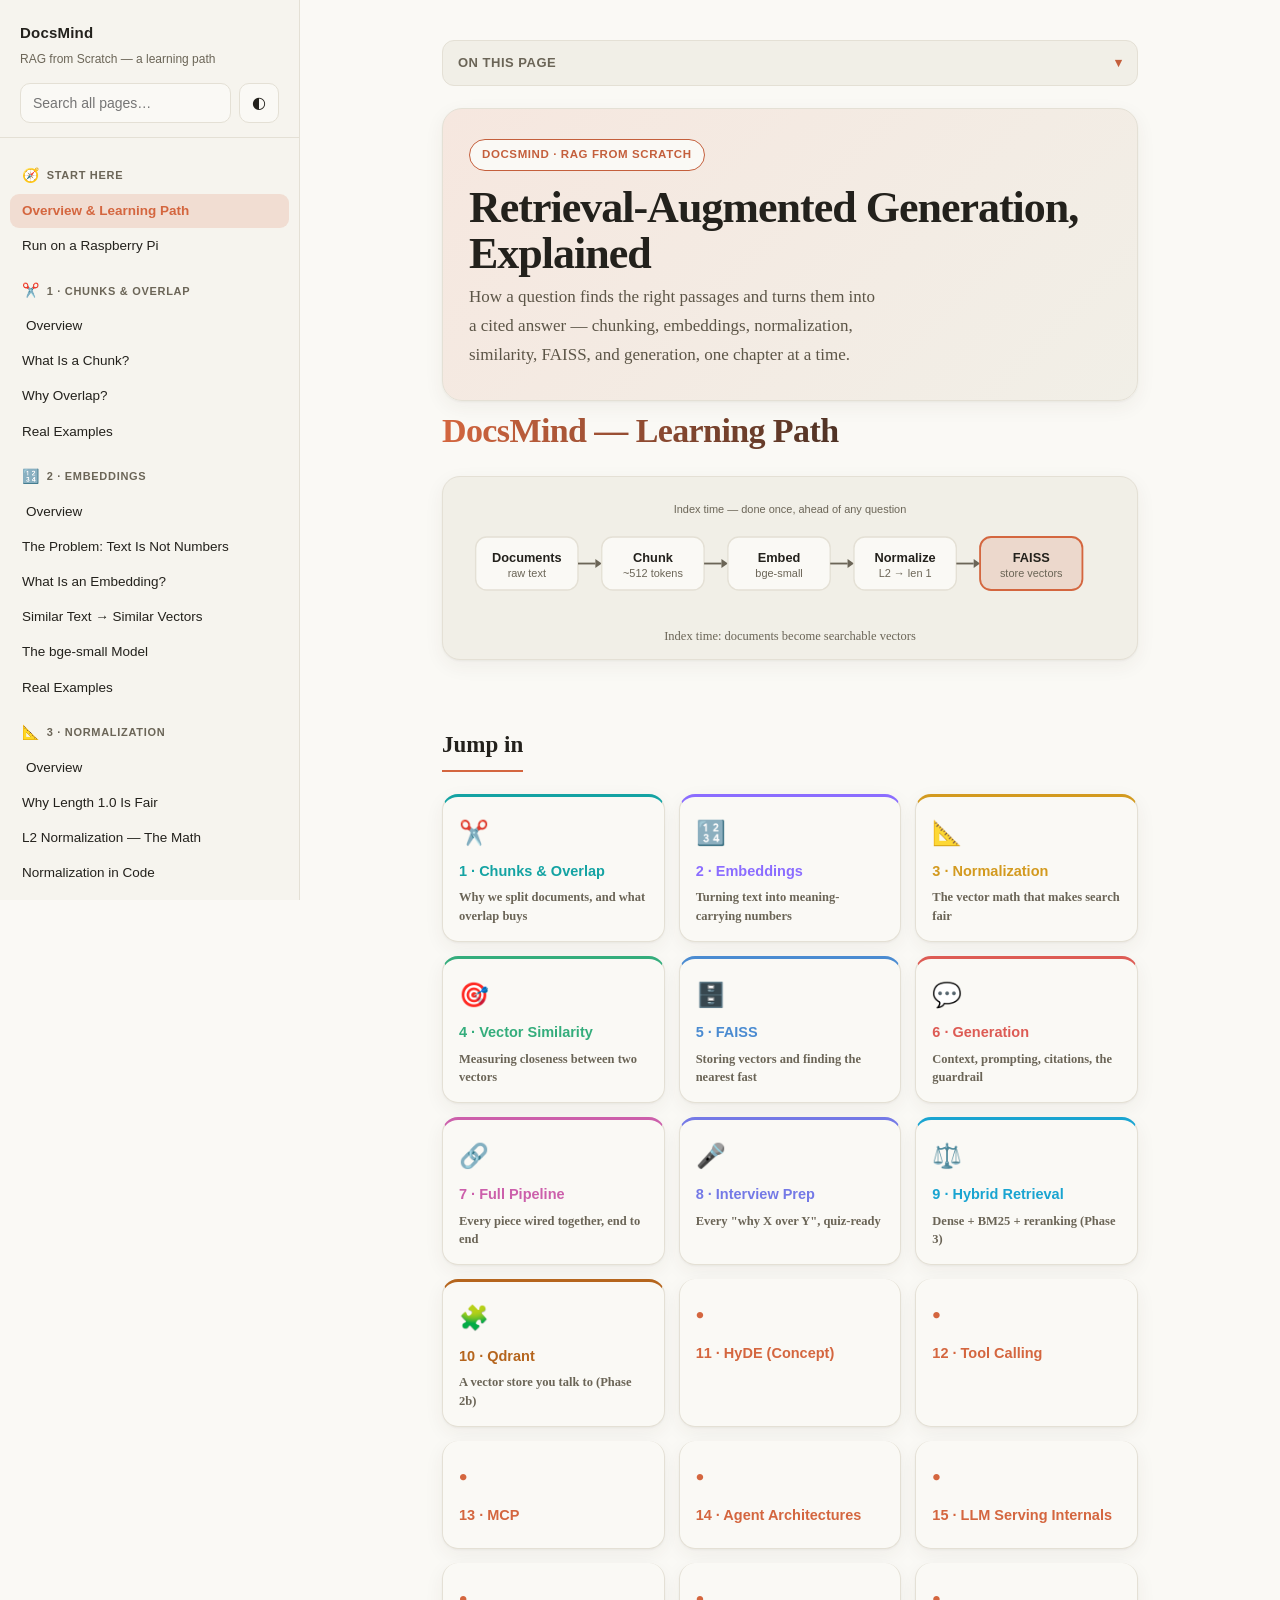
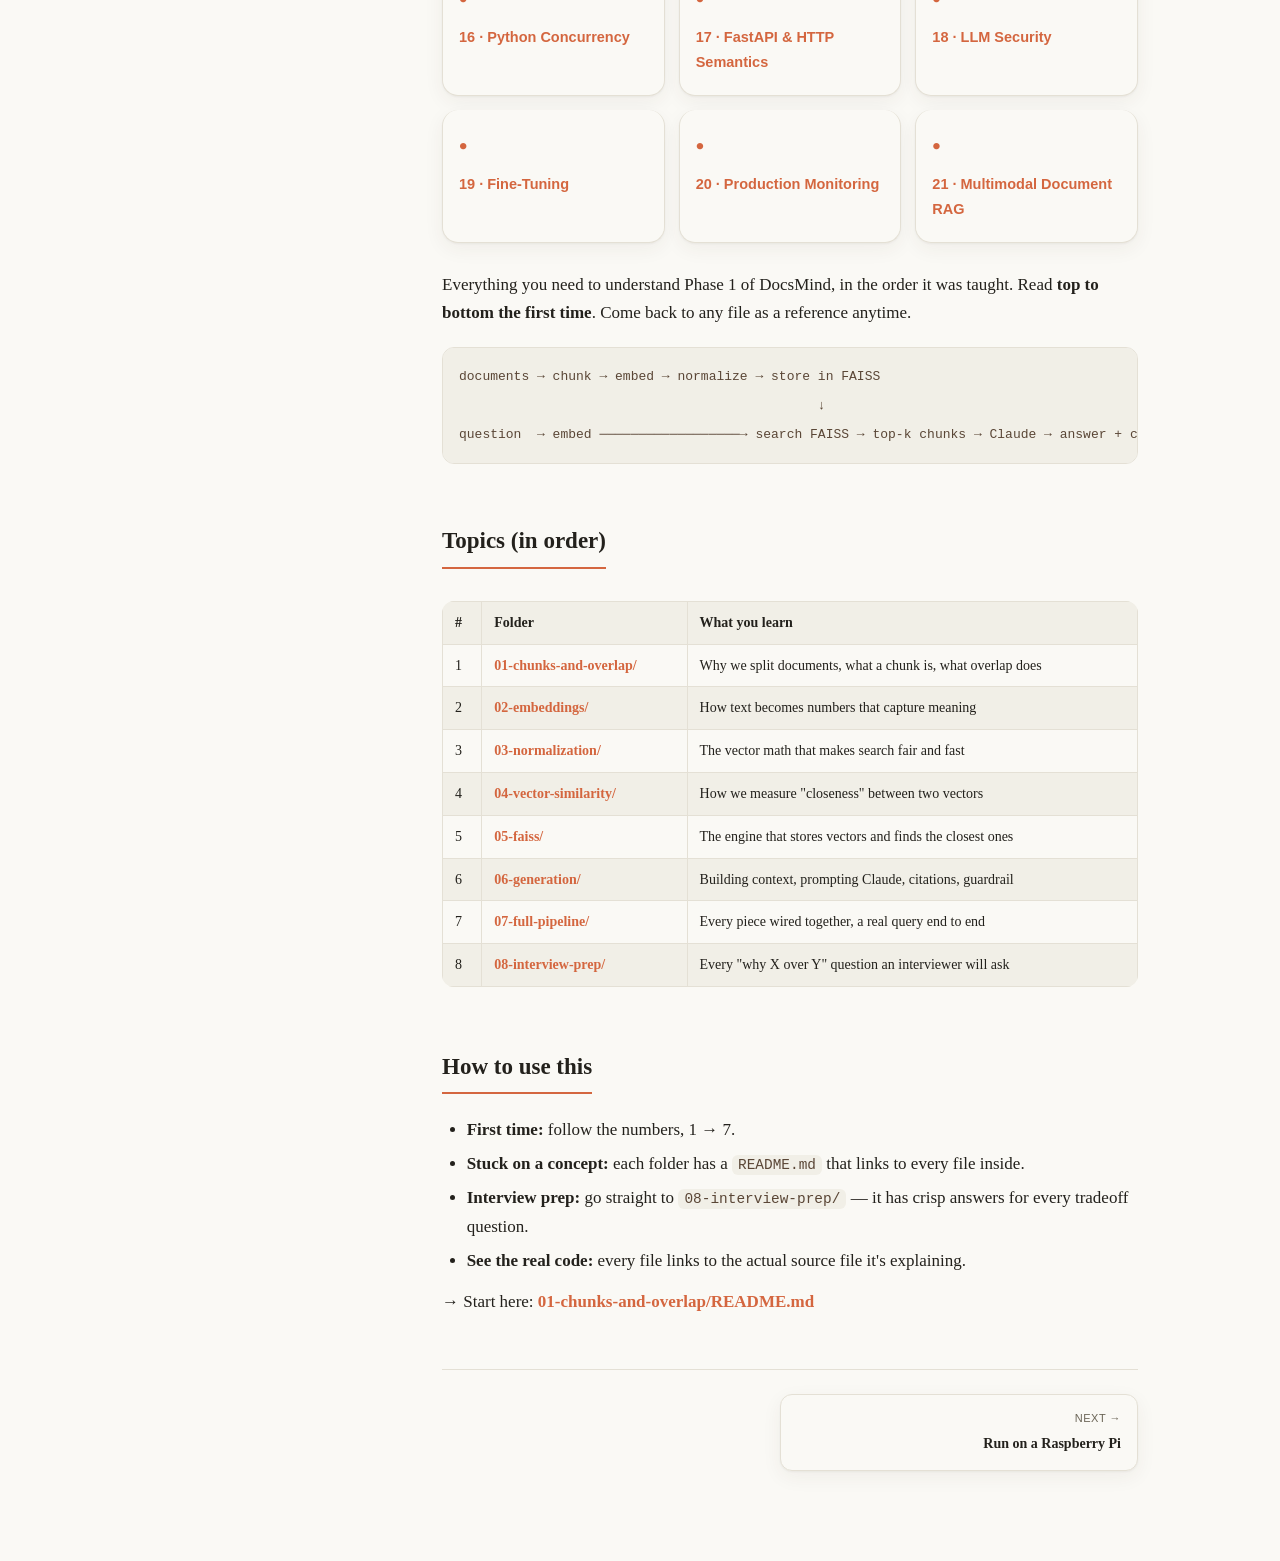
==== commit e93185ed: "docs: add topics 12-21 (tool calling, MCP, agents, serving, security, more) New teaching sections: t" ====
--- a/docs/index.html
+++ b/docs/index.html
@@ -26,7 +26,7 @@
     --shadow:0 1px 2px rgba(0,0,0,.3),0 8px 26px rgba(0,0,0,.4);
   }
   *{box-sizing:border-box}
-  html,body{margin:0;padding:0;overflow-x:hidden;scroll-behavior:smooth}
+  html,body{margin:0;padding:0;scroll-behavior:smooth}
   body{
     background:var(--bg); color:var(--text);
     font:16px/1.7 ui-serif,Georgia,"Iowan Old Style","Palatino Linotype",serif;
@@ -37,11 +37,11 @@
   a{color:var(--link); text-decoration:none}
   a:hover{text-decoration:underline}
 
-  .app{display:grid; grid-template-columns:300px minmax(0,1fr); min-height:100vh}
+  .app{display:grid; grid-template-columns:300px minmax(0,1fr); min-height:100vh; min-height:100dvh}
 
   /* sidebar */
   .sidebar{background:var(--bg-side); border-right:1px solid var(--border);
-    position:sticky; top:0; height:100vh; overflow-y:auto; padding-bottom:env(safe-area-inset-bottom)}
+    position:sticky; top:0; height:100vh; height:100dvh; overflow-y:auto; padding-bottom:env(safe-area-inset-bottom)}
   .brand{padding:20px 20px 14px; border-bottom:1px solid var(--border);
     position:sticky; top:0; background:var(--bg-side); z-index:2}
   .brand h1{font-size:15px; margin:0 0 3px; letter-spacing:.2px; font-weight:700}
@@ -70,7 +70,7 @@
   .hidden{display:none !important}
 
   /* main */
-  .main{min-width:0}
+  .main{min-width:0; overflow-x:hidden}
   .topbar{display:none; align-items:center; gap:10px;
     padding:10px max(14px,env(safe-area-inset-left)) 10px max(14px,env(safe-area-inset-right));
     border-bottom:1px solid var(--border); position:sticky; top:0; z-index:10;
@@ -275,7 +275,7 @@
 <div class="scrim" id="scrim"></div>
 <div class="searchpanel" id="searchpanel"></div>
 <script>
-const DATA={"nav":[{"label":"Start here","icon":"🧭","accent":"#d4663f","items":[{"path":"README.md","title":"Overview & Learning Path"},{"path":"RUN-ON-PI.md","title":"Run on a Raspberry Pi"}]},{"label":"1 · Chunks & Overlap","icon":"✂️","accent":"#14a3a3","items":[{"path":"01-chunks-and-overlap/README.md","title":"Overview"},{"path":"01-chunks-and-overlap/what-is-a-chunk.md","title":"What Is a Chunk?"},{"path":"01-chunks-and-overlap/why-overlap.md","title":"Why Overlap?"},{"path":"01-chunks-and-overlap/real-examples.md","title":"Real Examples"}]},{"label":"2 · Embeddings","icon":"🔢","accent":"#8b6dff","items":[{"path":"02-embeddings/README.md","title":"Overview"},{"path":"02-embeddings/problem-text-is-not-numbers.md","title":"The Problem: Text Is Not Numbers"},{"path":"02-embeddings/what-is-an-embedding.md","title":"What Is an Embedding?"},{"path":"02-embeddings/similar-text-similar-vectors.md","title":"Similar Text → Similar Vectors"},{"path":"02-embeddings/bge-small-model.md","title":"The bge-small Model"},{"path":"02-embeddings/real-examples.md","title":"Real Examples"}]},{"label":"3 · Normalization","icon":"📐","accent":"#d39a1f","items":[{"path":"03-normalization/README.md","title":"Overview"},{"path":"03-normalization/why-length-1.md","title":"Why Length 1.0 Is Fair"},{"path":"03-normalization/l2-normalization-math.md","title":"L2 Normalization — The Math"},{"path":"03-normalization/code-example.md","title":"Normalization in Code"}]},{"label":"4 · Vector Similarity","icon":"🎯","accent":"#34ad7c","items":[{"path":"04-vector-similarity/README.md","title":"Overview"},{"path":"04-vector-similarity/cosine-similarity.md","title":"Cosine Similarity"},{"path":"04-vector-similarity/similarity-scores.md","title":"Reading Similarity Scores"},{"path":"04-vector-similarity/search-example.md","title":"Search Example — Question to Top-k"}]},{"label":"5 · FAISS","icon":"🗄️","accent":"#4a8bd1","items":[{"path":"05-faiss/README.md","title":"Overview"},{"path":"05-faiss/problem-slow-search.md","title":"The Problem: Brute-Force Doesn't Scale"},{"path":"05-faiss/indexflatip-explained.md","title":"IndexFlatIP — Phase 1's Index"},{"path":"05-faiss/how-search-works.md","title":"How FAISS Search Works"},{"path":"05-faiss/code-walkthrough.md","title":"Code Walkthrough"},{"path":"05-faiss/benchmark-results.md","title":"Benchmark Results"},{"path":"05-faiss/phase1-vs-phase2.md","title":"Flat vs IVF vs HNSW vs PQ"}]},{"label":"6 · Generation","icon":"💬","accent":"#dd5b54","items":[{"path":"06-generation/README.md","title":"Overview"},{"path":"06-generation/system-prompt.md","title":"The System Prompt"},{"path":"06-generation/building-context.md","title":"Building the Context"},{"path":"06-generation/claude-generates.md","title":"The LLM Generates the Answer"},{"path":"06-generation/citation-extraction.md","title":"Citation Extraction"},{"path":"06-generation/guardrail.md","title":"The Guardrail — INSUFFICIENT_CONTEXT"}]},{"label":"7 · Full Pipeline","icon":"🔗","accent":"#cc5fab","items":[{"path":"07-full-pipeline/README.md","title":"Overview"},{"path":"07-full-pipeline/4-step-flow.md","title":"The 4-Step Flow"},{"path":"07-full-pipeline/phase1-end-to-end.md","title":"How the Code Wires Together"},{"path":"07-full-pipeline/real-query-example.md","title":"Real Query Example — End to End"}]},{"label":"8 · Interview Prep","icon":"🎤","accent":"#7479e6","items":[{"path":"08-interview-prep/README.md","title":"Overview"},{"path":"08-interview-prep/chunking-questions.md","title":"Chunking Questions"},{"path":"08-interview-prep/embedding-questions.md","title":"Embedding Questions"},{"path":"08-interview-prep/retrieval-questions.md","title":"Retrieval Questions"},{"path":"08-interview-prep/index-questions.md","title":"Index & Vector DB Questions"},{"path":"08-interview-prep/hybrid-questions.md","title":"Hybrid & Reranking Questions"},{"path":"08-interview-prep/generation-questions.md","title":"Generation Questions"},{"path":"08-interview-prep/pipeline-questions.md","title":"Pipeline Questions"},{"path":"08-interview-prep/cheat-sheet.md","title":"Cheat Sheet — One Page"}]},{"label":"9 · Hybrid Retrieval","icon":"⚖️","accent":"#19a4d1","items":[{"path":"09-hybrid-retrieval/README.md","title":"Overview"},{"path":"09-hybrid-retrieval/reranking-deep-dive.md","title":"Reranking — The Deep Dive"},{"path":"09-hybrid-retrieval/search-evaluation.md","title":"Search Evaluation"},{"path":"09-hybrid-retrieval/eval-results.md","title":"Eval Results — Does Hybrid Win?"}]},{"label":"10 · Qdrant","icon":"🧩","accent":"#b5651d","items":[{"path":"10-qdrant/README.md","title":"Overview"}]},{"label":"11 · HyDE (Concept)","icon":"","accent":"var(--accent)","items":[{"path":"11-hyde/README.md","title":"HyDE — Search With a Fake Answer"}]}],"pages":[{"path":"README.md","title":"Overview & Learning Path","section":"Start here","quiz":false,"accent":"#d4663f","html":"<div class=\"hero\"><span class=\"hero-badge\">DocsMind · RAG from Scratch<\/span><div class=\"hero-title\">Retrieval-Augmented Generation, Explained<\/div><p class=\"hero-sub\">How a question finds the right passages and turns them into a cited answer — chunking, embeddings, normalization, similarity, FAISS, and generation, one chapter at a time.<\/p><\/div><h1 id=\"docsmind-learning-path\">DocsMind — Learning Path<\/h1>\n<figure class=\"diagram\"><svg viewBox=\"0 0 720 132\" role=\"img\" aria-label=\"Index time: documents become searchable vectors\"><rect class=\"dg-box\" x=\"16\" y=\"46\" width=\"112\" height=\"58\" rx=\"12\"/><text class=\"dg-label\" x=\"72\" y=\"73\" text-anchor=\"middle\">Documents<\/text><text class=\"dg-sub\" x=\"72\" y=\"90\" text-anchor=\"middle\">raw text<\/text><line class=\"dg-line\" x1=\"128\" y1=\"75\" x2=\"147\" y2=\"75\"/><polygon class=\"dg-arrow\" points=\"147,70 154,75 147,80\"/><rect class=\"dg-box\" x=\"154\" y=\"46\" width=\"112\" height=\"58\" rx=\"12\"/><text class=\"dg-label\" x=\"210\" y=\"73\" text-anchor=\"middle\">Chunk<\/text><text class=\"dg-sub\" x=\"210\" y=\"90\" text-anchor=\"middle\">~512 tokens<\/text><line class=\"dg-line\" x1=\"266\" y1=\"75\" x2=\"285\" y2=\"75\"/><polygon class=\"dg-arrow\" points=\"285,70 292,75 285,80\"/><rect class=\"dg-box\" x=\"292\" y=\"46\" width=\"112\" height=\"58\" rx=\"12\"/><text class=\"dg-label\" x=\"348\" y=\"73\" text-anchor=\"middle\">Embed<\/text><text class=\"dg-sub\" x=\"348\" y=\"90\" text-anchor=\"middle\">bge-small<\/text><line class=\"dg-line\" x1=\"404\" y1=\"75\" x2=\"423\" y2=\"75\"/><polygon class=\"dg-arrow\" points=\"423,70 430,75 423,80\"/><rect class=\"dg-box\" x=\"430\" y=\"46\" width=\"112\" height=\"58\" rx=\"12\"/><text class=\"dg-label\" x=\"486\" y=\"73\" text-anchor=\"middle\">Normalize<\/text><text class=\"dg-sub\" x=\"486\" y=\"90\" text-anchor=\"middle\">L2 → len 1<\/text><line class=\"dg-line\" x1=\"542\" y1=\"75\" x2=\"561\" y2=\"75\"/><polygon class=\"dg-arrow\" points=\"561,70 568,75 561,80\"/><rect class=\"dg-box dg-hot\" x=\"568\" y=\"46\" width=\"112\" height=\"58\" rx=\"12\"/><text class=\"dg-label\" x=\"624\" y=\"73\" text-anchor=\"middle\">FAISS<\/text><text class=\"dg-sub\" x=\"624\" y=\"90\" text-anchor=\"middle\">store vectors<\/text><text class=\"dg-sub\" x=\"360\" y=\"20\" text-anchor=\"middle\">Index time — done once, ahead of any question<\/text><\/svg><figcaption>Index time: documents become searchable vectors<\/figcaption><\/figure>\n<h2 id=\"jump-in\">Jump in<\/h2><div class=\"section-cards\"><a class=\"seccard mdlink\" data-href=\"01-chunks-and-overlap/README.md\" href=\"#\" style=\"--card:#14a3a3\"><span class=\"sc-ic\">✂️<\/span><span class=\"sc-lbl\">1 · Chunks & Overlap<\/span><span class=\"sc-tag\">Why we split documents, and what overlap buys<\/span><\/a><a class=\"seccard mdlink\" data-href=\"02-embeddings/README.md\" href=\"#\" style=\"--card:#8b6dff\"><span class=\"sc-ic\">🔢<\/span><span class=\"sc-lbl\">2 · Embeddings<\/span><span class=\"sc-tag\">Turning text into meaning-carrying numbers<\/span><\/a><a class=\"seccard mdlink\" data-href=\"03-normalization/README.md\" href=\"#\" style=\"--card:#d39a1f\"><span class=\"sc-ic\">📐<\/span><span class=\"sc-lbl\">3 · Normalization<\/span><span class=\"sc-tag\">The vector math that makes search fair<\/span><\/a><a class=\"seccard mdlink\" data-href=\"04-vector-similarity/README.md\" href=\"#\" style=\"--card:#34ad7c\"><span class=\"sc-ic\">🎯<\/span><span class=\"sc-lbl\">4 · Vector Similarity<\/span><span class=\"sc-tag\">Measuring closeness between two vectors<\/span><\/a><a class=\"seccard mdlink\" data-href=\"05-faiss/README.md\" href=\"#\" style=\"--card:#4a8bd1\"><span class=\"sc-ic\">🗄️<\/span><span class=\"sc-lbl\">5 · FAISS<\/span><span class=\"sc-tag\">Storing vectors and finding the nearest fast<\/span><\/a><a class=\"seccard mdlink\" data-href=\"06-generation/README.md\" href=\"#\" style=\"--card:#dd5b54\"><span class=\"sc-ic\">💬<\/span><span class=\"sc-lbl\">6 · Generation<\/span><span class=\"sc-tag\">Context, prompting, citations, the guardrail<\/span><\/a><a class=\"seccard mdlink\" data-href=\"07-full-pipeline/README.md\" href=\"#\" style=\"--card:#cc5fab\"><span class=\"sc-ic\">🔗<\/span><span class=\"sc-lbl\">7 · Full Pipeline<\/span><span class=\"sc-tag\">Every piece wired together, end to end<\/span><\/a><a class=\"seccard mdlink\" data-href=\"08-interview-prep/README.md\" href=\"#\" style=\"--card:#7479e6\"><span class=\"sc-ic\">🎤<\/span><span class=\"sc-lbl\">8 · Interview Prep<\/span><span class=\"sc-tag\">Every \"why X over Y\", quiz-ready<\/span><\/a><a class=\"seccard mdlink\" data-href=\"09-hybrid-retrieval/README.md\" href=\"#\" style=\"--card:#19a4d1\"><span class=\"sc-ic\">⚖️<\/span><span class=\"sc-lbl\">9 · Hybrid Retrieval<\/span><span class=\"sc-tag\">Dense + BM25 + reranking (Phase 3)<\/span><\/a><a class=\"seccard mdlink\" data-href=\"10-qdrant/README.md\" href=\"#\" style=\"--card:#b5651d\"><span class=\"sc-ic\">🧩<\/span><span class=\"sc-lbl\">10 · Qdrant<\/span><span class=\"sc-tag\">A vector store you talk to (Phase 2b)<\/span><\/a><a class=\"seccard mdlink\" data-href=\"11-hyde/README.md\" href=\"#\" style=\"--card:undefined\"><span class=\"sc-ic\">•<\/span><span class=\"sc-lbl\">11 · HyDE (Concept)<\/span><span class=\"sc-tag\"><\/span><\/a><\/div>\n<p>Everything you need to understand Phase 1 of DocsMind, in the order it was taught. Read <strong>top to bottom the first time<\/strong>. Come back to any file as a reference anytime.<\/p>\n<pre><code>documents → chunk → embed → normalize → store in FAISS\n                                              ↓\nquestion  → embed ──────────────────→ search FAISS → top-k chunks → Claude → answer + citations<\/code><\/pre>\n<h2 id=\"topics-in-order\">Topics (in order)<\/h2>\n<div class=\"table-scroll\"><table><thead><tr><th>#<\/th><th>Folder<\/th><th>What you learn<\/th><\/tr><\/thead><tbody><tr><td>1<\/td><td><a class=\"mdlink\" data-href=\"01-chunks-and-overlap/\" href=\"#\">01-chunks-and-overlap/<\/a><\/td><td>Why we split documents, what a chunk is, what overlap does<\/td><\/tr><tr><td>2<\/td><td><a class=\"mdlink\" data-href=\"02-embeddings/\" href=\"#\">02-embeddings/<\/a><\/td><td>How text becomes numbers that capture meaning<\/td><\/tr><tr><td>3<\/td><td><a class=\"mdlink\" data-href=\"03-normalization/\" href=\"#\">03-normalization/<\/a><\/td><td>The vector math that makes search fair and fast<\/td><\/tr><tr><td>4<\/td><td><a class=\"mdlink\" data-href=\"04-vector-similarity/\" href=\"#\">04-vector-similarity/<\/a><\/td><td>How we measure \"closeness\" between two vectors<\/td><\/tr><tr><td>5<\/td><td><a class=\"mdlink\" data-href=\"05-faiss/\" href=\"#\">05-faiss/<\/a><\/td><td>The engine that stores vectors and finds the closest ones<\/td><\/tr><tr><td>6<\/td><td><a class=\"mdlink\" data-href=\"06-generation/\" href=\"#\">06-generation/<\/a><\/td><td>Building context, prompting Claude, citations, guardrail<\/td><\/tr><tr><td>7<\/td><td><a class=\"mdlink\" data-href=\"07-full-pipeline/\" href=\"#\">07-full-pipeline/<\/a><\/td><td>Every piece wired together, a real query end to end<\/td><\/tr><tr><td>8<\/td><td><a class=\"mdlink\" data-href=\"08-interview-prep/\" href=\"#\">08-interview-prep/<\/a><\/td><td>Every \"why X over Y\" question an interviewer will ask<\/td><\/tr><\/tbody><\/table><\/div>\n<h2 id=\"how-to-use-this\">How to use this<\/h2>\n<ul><li><strong>First time:<\/strong> follow the numbers, 1 → 7.<\/li><li><strong>Stuck on a concept:<\/strong> each folder has a <code>README.md<\/code> that links to every file inside.<\/li><li><strong>Interview prep:<\/strong> go straight to <code>08-interview-prep/<\/code> — it has crisp answers for every tradeoff question.<\/li><li><strong>See the real code:<\/strong> every file links to the actual source file it's explaining.<\/li><\/ul>\n<p>→ Start here: <strong><a class=\"mdlink\" data-href=\"01-chunks-and-overlap/README.md\" href=\"#\">01-chunks-and-overlap/README.md<\/a><\/strong><\/p>","toc":[{"level":2,"id":"jump-in","text":"Jump in"},{"level":2,"id":"topics-in-order","text":"Topics (in order)"},{"level":2,"id":"how-to-use-this","text":"How to use this"}],"text":"docsmind · rag from scratch retrieval-augmented generation, explained how a question finds the right passages and turns them into a cited answer — chunking, embeddings, normalization, similarity, faiss, and generation, one chapter at a time. docsmind — learning path documents raw text chunk ~512 tokens embed bge-small normalize l2 → len 1 faiss store vectors index time — done once, ahead of any question index time: documents become searchable vectors jump in ✂️ 1 · chunks & overlap why we split documents, and what overlap buys 🔢 2 · embeddings turning text into meaning-carrying numbers 📐 3 · normalization the vector math that makes search fair 🎯 4 · vector similarity measuring closeness between two vectors 🗄️ 5 · faiss storing vectors and finding the nearest fast 💬 6 · generation context, prompting, citations, the guardrail 🔗 7 · full pipeline every piece wired together, end to end 🎤 8 · interview prep every \"why x over y\", quiz-ready ⚖️ 9 · hybrid retrieval dense + bm25 + reranking (phase 3) 🧩 10 · qdrant a vector store you talk to (phase 2b) • 11 · hyde (concept) everything you need to understand phase 1 of docsmind, in the order it was taught. read top to bottom the first time . come back to any file as a reference anytime. documents → chunk → embed → normalize → store in faiss ↓ question → embed ──────────────────→ search faiss → top-k chunks → claude → answer + citations topics (in order) # folder what you learn 1 01-chunks-and-overlap/ why we split documents, what a chunk is, what overlap does 2 02-embeddings/ how text becomes numbers that capture meaning 3 03-normalization/ the vector math that makes search fair and fast 4 04-vector-similarity/ how we measure \"closeness\" between two vectors 5 05-faiss/ the engine that stores vectors and finds the closest ones 6 06-generation/ building context, prompting claude, citations, guardrail 7 07-full-pipeline/ every piece wired together, a real query end to end 8 08-interview-prep/ every \"why x over y\" question an interviewer will ask how to use this first time: follow the numbers, 1 → 7. stuck on a concept: each folder has a readme.md that links to every file inside. interview prep: go straight to 08-interview-prep/ — it has crisp answers for every tradeoff question. see the real code: every file links to the actual source file it's explaining. → start here: 01-chunks-and-overlap/readme.md","words":401},{"path":"RUN-ON-PI.md","title":"Run on a Raspberry Pi","section":"Start here","quiz":false,"accent":"#d4663f","html":"<h1 id=\"run-on-a-raspberry-pi-or-any-device\">Run on a Raspberry Pi (or any device)<\/h1>\n<div class=\"callout tldr\"><div class=\"cic\">💡<\/div><div class=\"cbody\"><span class=\"clead\">TL;DR<\/span> This site is a single self-contained <code>index.html<\/code> — all the content is baked in at build time. No database, no internet, no runtime dependencies. It even works by double-clicking the file. Serve the folder with any tiny web server to open it from your phone or another machine on the network.<\/div><\/div>\n<h2 id=\"the-one-file-that-matters\">The one file that matters<\/h2>\n<p><code>index.html<\/code> holds everything — every chapter, the search index, the diagrams. Copy that one file anywhere and it works offline. The other files (<code>_site.css<\/code>, <code>_app.js<\/code>, <code>_diagrams.js<\/code>, <code>build.js<\/code>, and the <code>.md<\/code> sources) are only needed if you want to <strong>edit the content and rebuild<\/strong>.<\/p>\n<h2 id=\"option-1-python-already-on-every-pi-30-seconds\">Option 1 — Python (already on every Pi), 30 seconds<\/h2>\n<pre><code class=\"language-bash\"><span class=\"tok-command\">cd<\/span> /path/to/docs_mind/docs\n<span class=\"tok-command\">python3<\/span> <span class=\"tok-flag\">-m<\/span> http.server <span class=\"tok-number\">9001<\/span><\/code><\/pre>\n<p>Then open <strong>http://localhost:9001<\/strong> on the Pi, or <strong>http://&lt;pi-ip&gt;:9001<\/strong> from your laptop or phone on the same network (find the IP with <code>hostname -I<\/code>).<\/p>\n<h2 id=\"option-2-always-on-with-systemd-survives-reboot\">Option 2 — Always-on with systemd (survives reboot)<\/h2>\n<pre><code class=\"language-bash\"><span class=\"tok-command\">sudo<\/span> tee /etc/systemd/system/docsmind-site.service &gt;/dev/null &lt;&lt;<span class=\"tok-string\">'EOF'<\/span>\n[Unit]\nDescription=DocsMind learning site\nAfter=network.target\n\n[Service]\nWorkingDirectory=/home/ajmalrasi/docs_mind/docs\nExecStart=/usr/bin/<span class=\"tok-command\">python3<\/span> <span class=\"tok-flag\">-m<\/span> http.server <span class=\"tok-number\">9001<\/span>\nRestart=always\nUser=ajmalrasi\n\n[Install]\nWantedBy=multi-user.target\nEOF\n\n<span class=\"tok-command\">sudo<\/span> <span class=\"tok-command\">systemctl<\/span> daemon-reload\n<span class=\"tok-command\">sudo<\/span> <span class=\"tok-command\">systemctl<\/span> enable <span class=\"tok-flag\">--now<\/span> docsmind-site<\/code><\/pre>\n<p>Now it starts on boot and restarts if it crashes. Check it: <code>systemctl status docsmind-site<\/code>. Logs: <code>journalctl -u docsmind-site -f<\/code>.<\/p>\n<blockquote><p>Adjust <code>WorkingDirectory<\/code> and <code>User<\/code> to where you copied the folder. Pick a port that doesn't clash with anything else already running on the Pi (the KoiReader prep site uses 9000, so this one uses 9001).<\/p><\/blockquote>\n<h2 id=\"copying-to-the-pi\">Copying to the Pi<\/h2>\n<p>From your computer:<\/p>\n<pre><code class=\"language-bash\"><span class=\"tok-command\">scp<\/span> <span class=\"tok-flag\">-r<\/span> docs_mind/docs pi@&lt;pi-ip&gt;:/home/ajmalrasi/docsmind-site<\/code><\/pre>\n<p>Or just copy the single <code>index.html<\/code> onto a USB stick — the whole site is a few hundred KB of plain text.<\/p>\n<h2 id=\"editing-the-content\">Editing the content<\/h2>\n<p>The <code>.md<\/code> files are the source of truth. Edit them, then rebuild:<\/p>\n<pre><code class=\"language-bash\"><span class=\"tok-command\">cd<\/span> docs_mind/docs\n<span class=\"tok-command\">node<\/span> build.js          <span class=\"tok-comment\"># regenerates index.html<\/span><\/code><\/pre>\n<p>If you don't have Node on the Pi, edit the <code>.md<\/code> files on your laptop, run <code>node build.js<\/code> there, and copy the new <code>index.html<\/code> over.<\/p>\n<h2 id=\"features-baked-in\">Features baked in<\/h2>\n<ul><li><strong>Search:<\/strong> type in the box for instant full-text search across all pages<\/li><\/ul>\n<p>(↑/↓ to move, Enter to open).<\/p>\n<ul><li><strong>Dark / light:<\/strong> toggle with the ◐ button; the preference is remembered.<\/li><li><strong>Quiz mode:<\/strong> on any <em>Interview Prep<\/em> question page, hit \"Quiz me · hide<\/li><\/ul>\n<p>answers\" to collapse every answer, then click a question to reveal it.<\/p>\n<ul><li><strong>Outline:<\/strong> long pages show an \"On this page\" jump list.<\/li><li><strong>Diagrams:<\/strong> the pipeline and cosine-similarity diagrams are inline SVG — they<\/li><\/ul>\n<p>adapt to light/dark automatically.<\/p>\n<ul><li><strong>Fully offline:<\/strong> no CDN, no external fonts or scripts. Works on an air-gapped<\/li><\/ul>\n<p>device, idles at near-zero CPU/RAM — fine on a Pi Zero.<\/p>\n<p>→ Back to the <a class=\"mdlink\" data-href=\"README.md\" href=\"#\">Overview<\/a>.<\/p>","toc":[{"level":2,"id":"the-one-file-that-matters","text":"The one file that matters"},{"level":2,"id":"option-1-python-already-on-every-pi-30-seconds","text":"Option 1 — Python (already on every Pi), 30 seconds"},{"level":2,"id":"option-2-always-on-with-systemd-survives-reboot","text":"Option 2 — Always-on with systemd (survives reboot)"},{"level":2,"id":"copying-to-the-pi","text":"Copying to the Pi"},{"level":2,"id":"editing-the-content","text":"Editing the content"},{"level":2,"id":"features-baked-in","text":"Features baked in"}],"text":"run on a raspberry pi (or any device) 💡 tl;dr this site is a single self-contained index.html — all the content is baked in at build time. no database, no internet, no runtime dependencies. it even works by double-clicking the file. serve the folder with any tiny web server to open it from your phone or another machine on the network. the one file that matters index.html holds everything — every chapter, the search index, the diagrams. copy that one file anywhere and it works offline. the other files ( _site.css , _app.js , _diagrams.js , build.js , and the .md sources) are only needed if you want to edit the content and rebuild . option 1 — python (already on every pi), 30 seconds cd /path/to/docs_mind/docs python3 -m http.server 9001 then open http://localhost:9001 on the pi, or http://<pi-ip>:9001 from your laptop or phone on the same network (find the ip with hostname -i ). option 2 — always-on with systemd (survives reboot) sudo tee /etc/systemd/system/docsmind-site.service >/dev/null << 'eof' [unit] description=docsmind learning site after=network.target [service] workingdirectory=/home/ajmalrasi/docs_mind/docs execstart=/usr/bin/ python3 -m http.server 9001 restart=always user=ajmalrasi [install] wantedby=multi-user.target eof sudo systemctl daemon-reload sudo systemctl enable --now docsmind-site now it starts on boot and restarts if it crashes. check it: systemctl status docsmind-site . logs: journalctl -u docsmind-site -f . adjust workingdirectory and user to where you copied the folder. pick a port that doesn't clash with anything else already running on the pi (the koireader prep site uses 9000, so this one uses 9001). copying to the pi from your computer: scp -r docs_mind/docs pi@<pi-ip>:/home/ajmalrasi/docsmind-site or just copy the single index.html onto a usb stick — the whole site is a few hundred kb of plain text. editing the content the .md files are the source of truth. edit them, then rebuild: cd docs_mind/docs node build.js # regenerates index.html if you don't have node on the pi, edit the .md files on your laptop, run node build.js there, and copy the new index.html over. features baked in search: type in the box for instant full-text search across all pages (↑/↓ to move, enter to open). dark / light: toggle with the ◐ button; the preference is remembered. quiz mode: on any interview prep question page, hit \"quiz me · hide answers\" to collapse every answer, then click a question to reveal it. outline: long pages show an \"on this page\" jump list. diagrams: the pipeline and cosine-similarity diagrams are inline svg — they adapt to light/dark automatically. fully offline: no cdn, no external fonts or scripts. works on an air-gapped device, idles at near-zero cpu/ram — fine on a pi zero. → back to the overview .","words":444},{"path":"01-chunks-and-overlap/README.md","title":"Overview","section":"1 · Chunks & Overlap","quiz":false,"accent":"#14a3a3","html":"<h1 id=\"01-chunks-overlap\">01 — Chunks &amp; Overlap<\/h1>\n<p><strong>The big idea:<\/strong> Documents are too long and too broad to search as a whole. We split them into small focused pieces called <em>chunks<\/em>. We overlap neighboring chunks slightly so ideas at the boundary don't get lost.<\/p>\n<h2 id=\"files-in-this-folder\">Files in this folder<\/h2>\n<div class=\"table-scroll\"><table><thead><tr><th>File<\/th><th>What it covers<\/th><\/tr><\/thead><tbody><tr><td><a class=\"mdlink\" data-href=\"what-is-a-chunk.md\" href=\"#\">what-is-a-chunk.md<\/a><\/td><td>What a chunk is, what it contains, why small<\/td><\/tr><tr><td><a class=\"mdlink\" data-href=\"why-overlap.md\" href=\"#\">why-overlap.md<\/a><\/td><td>The boundary problem and how overlap solves it<\/td><\/tr><tr><td><a class=\"mdlink\" data-href=\"real-examples.md\" href=\"#\">real-examples.md<\/a><\/td><td>Actual text from your docs shown being chunked<\/td><\/tr><\/tbody><\/table><\/div>\n<h2 id=\"interview-qa\">🎯 Interview Q&amp;A<\/h2>\n<p><strong>Q: Why chunk at all?<\/strong> Because embedding a whole document into one vector averages out all its topics into a blurry signal. A chunk about event horizons gives a sharp, focused vector. That's what makes retrieval precise.<\/p>\n<p><strong>Q: Big chunks vs small chunks?<\/strong> Small → sharper retrieval, less context per hit. Large → fuzzier retrieval (embedding averages more ideas), more context per hit. 512 tokens is a common sweet spot for technical prose. You tune it by measuring retrieval quality on an eval set, not by guessing.<\/p>\n<p><strong>Q: Why 512 specifically in Phase 1?<\/strong> Two reasons: (1) it balances precision vs context for technical docs, and (2) it matches the hard limit of <code>bge-small-en-v1.5<\/code> — feed it more than 512 tokens and it <strong>silently truncates<\/strong> the tail. Chunk size should never exceed the embedding model's max input length.<\/p>\n<p><strong>Q: Fixed-size vs sentence-aware vs semantic chunking?<\/strong><\/p>\n<ul><li><strong>Fixed-size:<\/strong> cuts every N tokens, fast, can cut mid-sentence.<\/li><li><strong>Sentence-aware (Phase 1):<\/strong> breaks on sentence boundaries, readable, good default.<\/li><li><strong>Semantic:<\/strong> splits where the topic changes, smartest but slower.<\/li><li><strong>Structural:<\/strong> splits on markdown headers / code blocks — great for technical docs.<\/li><\/ul>\n<p><strong>Q: What does overlap cost?<\/strong> Duplicated storage and sometimes the same content retrieved twice. Typical overlap is 10–20% of chunk size. Phase 1 uses 64/512 ≈ 12.5%.<\/p>\n<h2 id=\"code\">Code<\/h2>\n<p><code class=\"srcref\" title=\"source file in the repo\">docsmind/ingestion/chunker.py<\/code><\/p>\n<p>→ Next: <strong><a class=\"mdlink\" data-href=\"../02-embeddings/README.md\" href=\"#\">02-embeddings/README.md<\/a><\/strong><\/p>","toc":[{"level":2,"id":"files-in-this-folder","text":"Files in this folder"},{"level":2,"id":"interview-qa","text":"🎯 Interview Q&amp;A"},{"level":2,"id":"code","text":"Code"}],"text":"01 — chunks & overlap the big idea: documents are too long and too broad to search as a whole. we split them into small focused pieces called chunks . we overlap neighboring chunks slightly so ideas at the boundary don't get lost. files in this folder file what it covers what-is-a-chunk.md what a chunk is, what it contains, why small why-overlap.md the boundary problem and how overlap solves it real-examples.md actual text from your docs shown being chunked 🎯 interview q&a q: why chunk at all? because embedding a whole document into one vector averages out all its topics into a blurry signal. a chunk about event horizons gives a sharp, focused vector. that's what makes retrieval precise. q: big chunks vs small chunks? small → sharper retrieval, less context per hit. large → fuzzier retrieval (embedding averages more ideas), more context per hit. 512 tokens is a common sweet spot for technical prose. you tune it by measuring retrieval quality on an eval set, not by guessing. q: why 512 specifically in phase 1? two reasons: (1) it balances precision vs context for technical docs, and (2) it matches the hard limit of bge-small-en-v1.5 — feed it more than 512 tokens and it silently truncates the tail. chunk size should never exceed the embedding model's max input length. q: fixed-size vs sentence-aware vs semantic chunking? fixed-size: cuts every n tokens, fast, can cut mid-sentence. sentence-aware (phase 1): breaks on sentence boundaries, readable, good default. semantic: splits where the topic changes, smartest but slower. structural: splits on markdown headers / code blocks — great for technical docs. q: what does overlap cost? duplicated storage and sometimes the same content retrieved twice. typical overlap is 10–20% of chunk size. phase 1 uses 64/512 ≈ 12.5%. code docsmind/ingestion/chunker.py → next: 02-embeddings/readme.md","words":300},{"path":"01-chunks-and-overlap/what-is-a-chunk.md","title":"What Is a Chunk?","section":"1 · Chunks & Overlap","quiz":false,"accent":"#14a3a3","html":"<h1 id=\"what-is-a-chunk\">What Is a Chunk?<\/h1>\n<div class=\"callout tldr\"><div class=\"cic\">💡<\/div><div class=\"cbody\"><span class=\"clead\">TL;DR<\/span> A chunk is a small slice of a document — a few hundred words — kept together with the name of the file it came from.<\/div><\/div>\n<h2 id=\"why-not-use-the-whole-document\">Why not use the whole document?<\/h2>\n<p>Imagine one file covering black holes, the solar system, and rockets all at once. If you embed the whole thing into one vector, that vector has to represent all three topics at the same time. It becomes a blurry average. When someone asks about event horizons, the retrieval pulls back the whole doc — most of it irrelevant.<\/p>\n<p>Chunks fix this: each chunk is about <strong>one focused idea<\/strong>. Its embedding is a sharp, specific signal, not a blurry average.<\/p>\n<h2 id=\"what-a-chunk-looks-like-in-code\">What a chunk looks like in code<\/h2>\n<pre><code class=\"language-python\">Chunk {\n    id:       <span class=\"tok-string\">\"node_a1b2c3\"<\/span>,\n    text:     <span class=\"tok-string\">\"The event horizon is the boundary of a black hole, not a physical surface...\"<\/span>,\n    source:   <span class=\"tok-string\">\"black_holes.md\"<\/span>,\n    metadata: { <span class=\"tok-string\">\"file_path\"<\/span>: <span class=\"tok-string\">\"data/sample_docs/black_holes.md\"<\/span> }\n}<\/code><\/pre>\n<ul><li><code>text<\/code> — the actual slice of document text (~380 words / 512 tokens)<\/li><li><code>source<\/code> — which file it came from. This is what powers <strong>citations<\/strong> later.<\/li><\/ul>\n<p>When the model answers <em>\"nothing can escape the event horizon [1]\"<\/em>, the <code>[1]<\/code>   maps back to this <code>source<\/code> field.<\/p>\n<ul><li><code>id<\/code> — unique identifier generated by LlamaIndex<\/li><\/ul>\n<h2 id=\"how-chunks-are-created\">How chunks are created<\/h2>\n<pre><code class=\"language-python\"><span class=\"tok-comment\"># docsmind/ingestion/chunker.py<\/span>\nsplitter = SentenceSplitter(chunk_size=<span class=\"tok-number\">512<\/span>, chunk_overlap=<span class=\"tok-number\">64<\/span>)\nnodes = splitter.get_nodes_from_documents(documents)<\/code><\/pre>\n<ul><li><code>chunk_size=512<\/code> → up to 512 <strong>tokens<\/strong> per chunk (~380 words)<\/li><li><code>chunk_overlap=64<\/code> → see <a class=\"mdlink\" data-href=\"why-overlap.md\" href=\"#\">why-overlap.md<\/a><\/li><li><strong>Sentence-aware:<\/strong> it tries to break at sentence boundaries so text stays readable<\/li><\/ul>\n<h2 id=\"after-chunking\">After chunking<\/h2>\n<p>The sample corpus has 5 space docs (black holes, the solar system, rockets, the ISS, stellar life cycles), each short enough to produce one chunk — so you end up with 5 chunks. With longer documents you'd get many chunks per file. Each chunk will be:<\/p>\n<ol><li>Embedded → turned into 384 numbers<\/li><li>Stored in FAISS → made searchable<\/li><li>Retrieved → matched to a question<\/li><li>Sent to the LLM → used as grounding context<\/li><\/ol>\n<p>The <code>source<\/code> field travels with the chunk through all these steps so citations always trace back to the right file.<\/p>\n<p>→ Next: <strong><a class=\"mdlink\" data-href=\"why-overlap.md\" href=\"#\">why-overlap.md<\/a><\/strong><\/p>","toc":[{"level":2,"id":"why-not-use-the-whole-document","text":"Why not use the whole document?"},{"level":2,"id":"what-a-chunk-looks-like-in-code","text":"What a chunk looks like in code"},{"level":2,"id":"how-chunks-are-created","text":"How chunks are created"},{"level":2,"id":"after-chunking","text":"After chunking"}],"text":"what is a chunk? 💡 tl;dr a chunk is a small slice of a document — a few hundred words — kept together with the name of the file it came from. why not use the whole document? imagine one file covering black holes, the solar system, and rockets all at once. if you embed the whole thing into one vector, that vector has to represent all three topics at the same time. it becomes a blurry average. when someone asks about event horizons, the retrieval pulls back the whole doc — most of it irrelevant. chunks fix this: each chunk is about one focused idea . its embedding is a sharp, specific signal, not a blurry average. what a chunk looks like in code chunk { id: \"node_a1b2c3\" , text: \"the event horizon is the boundary of a black hole, not a physical surface...\" , source: \"black_holes.md\" , metadata: { \"file_path\" : \"data/sample_docs/black_holes.md\" } } text — the actual slice of document text (~380 words / 512 tokens) source — which file it came from. this is what powers citations later. when the model answers \"nothing can escape the event horizon [1]\" , the [1] maps back to this source field. id — unique identifier generated by llamaindex how chunks are created # docsmind/ingestion/chunker.py splitter = sentencesplitter(chunk_size= 512 , chunk_overlap= 64 ) nodes = splitter.get_nodes_from_documents(documents) chunk_size=512 → up to 512 tokens per chunk (~380 words) chunk_overlap=64 → see why-overlap.md sentence-aware: it tries to break at sentence boundaries so text stays readable after chunking the sample corpus has 5 space docs (black holes, the solar system, rockets, the iss, stellar life cycles), each short enough to produce one chunk — so you end up with 5 chunks. with longer documents you'd get many chunks per file. each chunk will be: embedded → turned into 384 numbers stored in faiss → made searchable retrieved → matched to a question sent to the llm → used as grounding context the source field travels with the chunk through all these steps so citations always trace back to the right file. → next: why-overlap.md","words":350},{"path":"01-chunks-and-overlap/why-overlap.md","title":"Why Overlap?","section":"1 · Chunks & Overlap","quiz":false,"accent":"#14a3a3","html":"<h1 id=\"why-overlap\">Why Overlap?<\/h1>\n<div class=\"callout tldr\"><div class=\"cic\">💡<\/div><div class=\"cbody\"><span class=\"clead\">TL;DR<\/span> Overlap repeats the last few words of one chunk at the start of the next, so an idea that sits right on a boundary doesn't get cut in half.<\/div><\/div>\n<h2 id=\"the-boundary-problem\">The boundary problem<\/h2>\n<p>Say a long black-hole document has this passage:<\/p>\n<pre><code>...Supermassive black holes, millions to billions of times the mass of the\nSun, sit at the centers of most galaxies.\n\n## Accretion disks\nMatter spiraling toward a black hole forms a superheated accretion disk...<\/code><\/pre>\n<p>Without overlap, the splitter might end Chunk 1 right at <em>\"...centers of most galaxies.\"<\/em> and start Chunk 2 at <em>\"## Accretion disks\"<\/em>.<\/p>\n<p>Now someone asks: <em>\"What is the black hole at the center of the Milky Way called?\"<\/em><\/p>\n<p>If the answer sentence (\"the one at the heart of the Milky Way is called Sagittarius A*\") sits exactly on that boundary, it can get split — half in one chunk, half in the next. Neither chunk's embedding is sharp on it, and the retriever might miss it.<\/p>\n<h2 id=\"how-overlap-fixes-it\">How overlap fixes it<\/h2>\n<p>With <code>chunk_overlap=64<\/code>, Chunk 2 <strong>starts<\/strong> by repeating the last 64 tokens of Chunk 1:<\/p>\n<pre><code>Chunk 1: [...supermassive black holes... centers of most galaxies.]\n                                                  ↑\n                                  Last 64 tokens repeated ↓\nChunk 2: [...centers of most galaxies; Sagittarius A*. Accretion disks form...]<\/code><\/pre>\n<p>Now the boundary idea lives <strong>fully inside Chunk 2<\/strong> as well. If someone asks about it, at least one chunk carries the complete context.<\/p>\n<h2 id=\"visual\">Visual<\/h2>\n<pre><code>Chunk 1:  [=============================== 512 tokens ===============================]\nChunk 2:                       [== 64 overlap ==][========== 512 tokens ============]\nChunk 3:                                                  [== 64 overlap ==][========<\/code><\/pre>\n<h2 id=\"the-cost\">The cost<\/h2>\n<p>The overlapped text is stored <strong>twice<\/strong> (end of Chunk 1, start of Chunk 2). This means:<\/p>\n<ul><li>Slightly more vectors in FAISS (a few extra chunks)<\/li><li>Occasionally the same content retrieved twice in results<\/li><\/ul>\n<p>Neither is a problem at the scale of Phase 1 (a handful of chunks). At massive scale you'd want deduplication in post-processing.<\/p>\n<h2 id=\"phase-1-settings\">Phase 1 settings<\/h2>\n<pre><code class=\"language-python\">chunk_size=<span class=\"tok-number\">512<\/span>    <span class=\"tok-comment\"># ~380 words per chunk<\/span>\nchunk_overlap=<span class=\"tok-number\">64<\/span>  <span class=\"tok-comment\"># ~48 words repeated → 12.5% overlap<\/span><\/code><\/pre>\n<p>12.5% is a typical value. If you're getting boundary misses, increase it. If you're seeing too much duplication in results, decrease it — or add a deduplication step after retrieval.<\/p>\n<p>→ Next: <strong><a class=\"mdlink\" data-href=\"real-examples.md\" href=\"#\">real-examples.md<\/a><\/strong><\/p>","toc":[{"level":2,"id":"the-boundary-problem","text":"The boundary problem"},{"level":2,"id":"how-overlap-fixes-it","text":"How overlap fixes it"},{"level":2,"id":"visual","text":"Visual"},{"level":2,"id":"the-cost","text":"The cost"},{"level":2,"id":"phase-1-settings","text":"Phase 1 settings"}],"text":"why overlap? 💡 tl;dr overlap repeats the last few words of one chunk at the start of the next, so an idea that sits right on a boundary doesn't get cut in half. the boundary problem say a long black-hole document has this passage: ...supermassive black holes, millions to billions of times the mass of the sun, sit at the centers of most galaxies. ## accretion disks matter spiraling toward a black hole forms a superheated accretion disk... without overlap, the splitter might end chunk 1 right at \"...centers of most galaxies.\" and start chunk 2 at \"## accretion disks\" . now someone asks: \"what is the black hole at the center of the milky way called?\" if the answer sentence (\"the one at the heart of the milky way is called sagittarius a*\") sits exactly on that boundary, it can get split — half in one chunk, half in the next. neither chunk's embedding is sharp on it, and the retriever might miss it. how overlap fixes it with chunk_overlap=64 , chunk 2 starts by repeating the last 64 tokens of chunk 1: chunk 1: [...supermassive black holes... centers of most galaxies.] ↑ last 64 tokens repeated ↓ chunk 2: [...centers of most galaxies; sagittarius a*. accretion disks form...] now the boundary idea lives fully inside chunk 2 as well. if someone asks about it, at least one chunk carries the complete context. visual chunk 1: [=============================== 512 tokens ===============================] chunk 2: [== 64 overlap ==][========== 512 tokens ============] chunk 3: [== 64 overlap ==][======== the cost the overlapped text is stored twice (end of chunk 1, start of chunk 2). this means: slightly more vectors in faiss (a few extra chunks) occasionally the same content retrieved twice in results neither is a problem at the scale of phase 1 (a handful of chunks). at massive scale you'd want deduplication in post-processing. phase 1 settings chunk_size= 512 # ~380 words per chunk chunk_overlap= 64 # ~48 words repeated → 12.5% overlap 12.5% is a typical value. if you're getting boundary misses, increase it. if you're seeing too much duplication in results, decrease it — or add a deduplication step after retrieval. → next: real-examples.md","words":365},{"path":"01-chunks-and-overlap/real-examples.md","title":"Real Examples","section":"1 · Chunks & Overlap","quiz":false,"accent":"#14a3a3","html":"<h1 id=\"real-examples-chunking-your-docs\">Real Examples — Chunking Your Docs<\/h1>\n<div class=\"callout tldr\"><div class=\"cic\">💡<\/div><div class=\"cbody\"><span class=\"clead\">TL;DR<\/span> Here's what the chunker actually does to <code class=\"srcref\" title=\"file in the repo\">black_holes.md<\/code> with <code>chunk_size=512, chunk_overlap=64<\/code>.<\/div><\/div>\n<h2 id=\"the-original-document-abridged\">The original document (abridged)<\/h2>\n<pre><code># Black Holes\n\nA black hole is a region of spacetime where gravity is so strong that nothing —\nnot even light — can escape once it crosses the boundary...\n\n## The event horizon\nThe event horizon is the boundary of a black hole, not a physical surface. It is\nthe point of no return: anything that crosses it, including light, can never get\nback out...\n\n## The singularity\nAt the very center lies the singularity, a point where matter is crushed to\ninfinite density and the known laws of physics break down...\n\n## How black holes form\nStellar-mass black holes form when a massive star — typically more than about 20\ntimes the mass of the Sun — exhausts its fuel and collapses under its own gravity\nin a supernova...\n\n## Accretion disks and Hawking radiation\nMatter spiraling toward a black hole forms a superheated accretion disk...<\/code><\/pre>\n<p>This doc is short (~300 words), so the splitter produces <strong>1 chunk<\/strong>. A longer document would produce several. To show the boundary behavior, imagine it were long enough to split into 2 — the example below shows where overlap appears.<\/p>\n<hr>\n<h2 id=\"chunk-1\">Chunk 1<\/h2>\n<pre><code>Chunk {\n    id:     \"node_001\",\n    source: \"black_holes.md\",\n    text:   \"# Black Holes\n\n             A black hole is a region of spacetime where gravity is so strong\n             that nothing — not even light — can escape once it crosses the\n             boundary.\n\n             ## The event horizon\n             The event horizon is the boundary of a black hole, not a physical\n             surface. It is the point of no return: anything that crosses it,\n             including light, can never get back out...\n\n             ## The singularity\n             At the very center lies the singularity, a point where matter is\n             crushed to infinite density and the known laws of physics break\n             down.\"\n}<\/code><\/pre>\n<p><em>This chunk ends at the singularity section.<\/em><\/p>\n<hr>\n<h2 id=\"chunk-2-with-overlap\">Chunk 2 (with overlap)<\/h2>\n<pre><code>Chunk {\n    id:     \"node_002\",\n    source: \"black_holes.md\",\n    text:   \"At the very center lies the singularity, a point where matter is   ← overlap!\n             crushed to infinite density and the known laws of physics break\n             down.\n\n             ## How black holes form\n             Stellar-mass black holes form when a massive star — typically more\n             than about 20 times the mass of the Sun — exhausts its fuel and\n             collapses under its own gravity in a supernova...\n\n             ## Accretion disks and Hawking radiation\n             Matter spiraling toward a black hole forms a superheated accretion\n             disk that emits intense X-rays before crossing the horizon.\"\n}<\/code><\/pre>\n<p><em>The first sentence of Chunk 2 is the last sentence of Chunk 1 — that's the overlap.<\/em><\/p>\n<hr>\n<h2 id=\"what-happens-at-query-time\">What happens at query time<\/h2>\n<p>Question: <em>\"What is at the center of a black hole?\"<\/em><\/p>\n<ol><li>The question gets embedded → a vector<\/li><li>FAISS compares it to all chunk vectors<\/li><li><strong>A chunk containing the singularity description<\/strong> scores high<\/li><li>The model reads it and answers: *\"The singularity, a point of infinite<\/li><\/ol>\n<p>density [1]\"*<\/p>\n<ol><li><code>[1]<\/code> maps back to <code>source: black_holes.md<\/code> → citation shown to user<\/li><\/ol>\n<p>The <code>source<\/code> field is the thread that ties the answer back to the exact file.<\/p>\n<p>→ Back to: <strong><a class=\"mdlink\" data-href=\"README.md\" href=\"#\">README.md<\/a><\/strong> → Next topic: <strong><a class=\"mdlink\" data-href=\"../02-embeddings/README.md\" href=\"#\">02-embeddings/README.md<\/a><\/strong><\/p>","toc":[{"level":2,"id":"the-original-document-abridged","text":"The original document (abridged)"},{"level":2,"id":"chunk-1","text":"Chunk 1"},{"level":2,"id":"chunk-2-with-overlap","text":"Chunk 2 (with overlap)"},{"level":2,"id":"what-happens-at-query-time","text":"What happens at query time"}],"text":"real examples — chunking your docs 💡 tl;dr here's what the chunker actually does to black_holes.md with chunk_size=512, chunk_overlap=64 . the original document (abridged) # black holes a black hole is a region of spacetime where gravity is so strong that nothing — not even light — can escape once it crosses the boundary... ## the event horizon the event horizon is the boundary of a black hole, not a physical surface. it is the point of no return: anything that crosses it, including light, can never get back out... ## the singularity at the very center lies the singularity, a point where matter is crushed to infinite density and the known laws of physics break down... ## how black holes form stellar-mass black holes form when a massive star — typically more than about 20 times the mass of the sun — exhausts its fuel and collapses under its own gravity in a supernova... ## accretion disks and hawking radiation matter spiraling toward a black hole forms a superheated accretion disk... this doc is short (~300 words), so the splitter produces 1 chunk . a longer document would produce several. to show the boundary behavior, imagine it were long enough to split into 2 — the example below shows where overlap appears. chunk 1 chunk { id: \"node_001\", source: \"black_holes.md\", text: \"# black holes a black hole is a region of spacetime where gravity is so strong that nothing — not even light — can escape once it crosses the boundary. ## the event horizon the event horizon is the boundary of a black hole, not a physical surface. it is the point of no return: anything that crosses it, including light, can never get back out... ## the singularity at the very center lies the singularity, a point where matter is crushed to infinite density and the known laws of physics break down.\" } this chunk ends at the singularity section. chunk 2 (with overlap) chunk { id: \"node_002\", source: \"black_holes.md\", text: \"at the very center lies the singularity, a point where matter is ← overlap! crushed to infinite density and the known laws of physics break down. ## how black holes form stellar-mass black holes form when a massive star — typically more than about 20 times the mass of the sun — exhausts its fuel and collapses under its own gravity in a supernova... ## accretion disks and hawking radiation matter spiraling toward a black hole forms a superheated accretion disk that emits intense x-rays before crossing the horizon.\" } the first sentence of chunk 2 is the last sentence of chunk 1 — that's the overlap. what happens at query time question: \"what is at the center of a black hole?\" the question gets embedded → a vector faiss compares it to all chunk vectors a chunk containing the singularity description scores high the model reads it and answers: *\"the singularity, a point of infinite density [1]\"* [1] maps back to source: black_holes.md → citation shown to user the source field is the thread that ties the answer back to the exact file. → back to: readme.md → next topic: 02-embeddings/readme.md","words":526},{"path":"02-embeddings/README.md","title":"Overview","section":"2 · Embeddings","quiz":false,"accent":"#8b6dff","html":"<h1 id=\"02-embeddings\">02 — Embeddings<\/h1>\n<p><strong>The big idea:<\/strong> A computer can't compare English sentences directly. We convert each chunk into a list of 384 numbers — called an <em>embedding<\/em> or <em>vector<\/em> — that captures the chunk's meaning. Chunks with similar meaning get similar numbers. That's what makes \"search by meaning\" possible.<\/p>\n<h2 id=\"files-in-this-folder\">Files in this folder<\/h2>\n<div class=\"table-scroll\"><table><thead><tr><th>File<\/th><th>What it covers<\/th><\/tr><\/thead><tbody><tr><td><a class=\"mdlink\" data-href=\"problem-text-is-not-numbers.md\" href=\"#\">problem-text-is-not-numbers.md<\/a><\/td><td>Why computers can't search raw text<\/td><\/tr><tr><td><a class=\"mdlink\" data-href=\"what-is-an-embedding.md\" href=\"#\">what-is-an-embedding.md<\/a><\/td><td>What 384 numbers actually represent<\/td><\/tr><tr><td><a class=\"mdlink\" data-href=\"similar-text-similar-vectors.md\" href=\"#\">similar-text-similar-vectors.md<\/a><\/td><td>The core magic — why similar meaning = similar vector<\/td><\/tr><tr><td><a class=\"mdlink\" data-href=\"bge-small-model.md\" href=\"#\">bge-small-model.md<\/a><\/td><td>Why we use bge-small, self-hosted vs cloud<\/td><\/tr><tr><td><a class=\"mdlink\" data-href=\"real-examples.md\" href=\"#\">real-examples.md<\/a><\/td><td>Concrete numbers, before and after encoding<\/td><\/tr><\/tbody><\/table><\/div>\n<h2 id=\"interview-qa\">🎯 Interview Q&amp;A<\/h2>\n<p><strong>Q: Why self-hosted bge-small over OpenAI / Cohere embeddings?<\/strong> Embedding is a <em>bulk<\/em> operation — you embed your entire corpus at ingest time. 100,000 chunks = 100,000 model calls. On a paid per-token API that costs real money and hits rate limits. Self-hosted runs locally, is free after download, and your documents never leave your infrastructure. bge-small is good enough for English technical docs. The <code>Embedder<\/code> class is a single swap point, so switching to a bigger or cloud model later is a one-line config change.<\/p>\n<p><strong>Q: Dense embeddings vs keyword search (BM25) — which is better?<\/strong> Neither alone. Dense embeddings capture semantic meaning (\"car\" ≈ \"automobile\") but can miss exact terms, IDs, or rare tokens. BM25 nails exact matches but is blind to meaning. Hybrid (dense + BM25, then rerank) usually beats either. That's exactly Phase 3 of DocsMind — mention it as the natural next improvement.<\/p>\n<p><strong>Q: Why do query and documents have to use the same model?<\/strong> Each model learns its own vector space. A vector from model A and a vector from model B live in completely different spaces — comparing them for similarity is meaningless. Same model at ingest and query time is non-negotiable.<\/p>\n<p><strong>Q: Why 384 dimensions and not more?<\/strong> Smaller vectors = faster search + less memory. bge-small's 384-dim quality is strong for English technical prose. Larger models (bge-large at 1024 dims, OpenAI at 3072 dims) help on harder, more diverse, or multilingual content — but every query now does math on 3072 numbers instead of 384. It's a quality-vs-cost knob you tune with an eval set.<\/p>\n<p><strong>Q: Bi-encoder vs cross-encoder?<\/strong> bge-small is a bi-encoder: encodes query and documents independently, so you precompute document vectors once. Fast and scalable. A cross-encoder reads query + document <em>together<\/em> — much more accurate but must run for every query-document pair, so you can't use it on a full corpus. It's used as a <em>reranker<\/em> on the top-k results (Phase 3).<\/p>\n<h2 id=\"code\">Code<\/h2>\n<p><code class=\"srcref\" title=\"source file in the repo\">docsmind/index/embeddings.py<\/code><\/p>\n<p>→ Next: <strong><a class=\"mdlink\" data-href=\"../03-normalization/README.md\" href=\"#\">03-normalization/README.md<\/a><\/strong><\/p>","toc":[{"level":2,"id":"files-in-this-folder","text":"Files in this folder"},{"level":2,"id":"interview-qa","text":"🎯 Interview Q&amp;A"},{"level":2,"id":"code","text":"Code"}],"text":"02 — embeddings the big idea: a computer can't compare english sentences directly. we convert each chunk into a list of 384 numbers — called an embedding or vector — that captures the chunk's meaning. chunks with similar meaning get similar numbers. that's what makes \"search by meaning\" possible. files in this folder file what it covers problem-text-is-not-numbers.md why computers can't search raw text what-is-an-embedding.md what 384 numbers actually represent similar-text-similar-vectors.md the core magic — why similar meaning = similar vector bge-small-model.md why we use bge-small, self-hosted vs cloud real-examples.md concrete numbers, before and after encoding 🎯 interview q&a q: why self-hosted bge-small over openai / cohere embeddings? embedding is a bulk operation — you embed your entire corpus at ingest time. 100,000 chunks = 100,000 model calls. on a paid per-token api that costs real money and hits rate limits. self-hosted runs locally, is free after download, and your documents never leave your infrastructure. bge-small is good enough for english technical docs. the embedder class is a single swap point, so switching to a bigger or cloud model later is a one-line config change. q: dense embeddings vs keyword search (bm25) — which is better? neither alone. dense embeddings capture semantic meaning (\"car\" ≈ \"automobile\") but can miss exact terms, ids, or rare tokens. bm25 nails exact matches but is blind to meaning. hybrid (dense + bm25, then rerank) usually beats either. that's exactly phase 3 of docsmind — mention it as the natural next improvement. q: why do query and documents have to use the same model? each model learns its own vector space. a vector from model a and a vector from model b live in completely different spaces — comparing them for similarity is meaningless. same model at ingest and query time is non-negotiable. q: why 384 dimensions and not more? smaller vectors = faster search + less memory. bge-small's 384-dim quality is strong for english technical prose. larger models (bge-large at 1024 dims, openai at 3072 dims) help on harder, more diverse, or multilingual content — but every query now does math on 3072 numbers instead of 384. it's a quality-vs-cost knob you tune with an eval set. q: bi-encoder vs cross-encoder? bge-small is a bi-encoder: encodes query and documents independently, so you precompute document vectors once. fast and scalable. a cross-encoder reads query + document together — much more accurate but must run for every query-document pair, so you can't use it on a full corpus. it's used as a reranker on the top-k results (phase 3). code docsmind/index/embeddings.py → next: 03-normalization/readme.md","words":428},{"path":"02-embeddings/problem-text-is-not-numbers.md","title":"The Problem: Text Is Not Numbers","section":"2 · Embeddings","quiz":false,"accent":"#8b6dff","html":"<h1 id=\"the-problem-text-is-not-numbers\">The Problem: Text Is Not Numbers<\/h1>\n<div class=\"callout tldr\"><div class=\"cic\">💡<\/div><div class=\"cbody\"><span class=\"clead\">TL;DR<\/span> Computers do math, not language. To search by meaning, we need to turn text into numbers first.<\/div><\/div>\n<h2 id=\"what-computers-can-do-with-numbers\">What computers can do with numbers<\/h2>\n<p>Given two numbers, a computer can tell you:<\/p>\n<ul><li>Which is bigger<\/li><li>How far apart they are<\/li><li>How similar they are<\/li><\/ul>\n<p>Given two sentences in English, a computer can't do any of that without first converting them.<\/p>\n<h2 id=\"keyword-search-the-old-way\">Keyword search — the old way<\/h2>\n<p>The simplest approach: does the word \"black hole\" appear in this document?<\/p>\n<pre><code>Question: \"What stops light from escaping a black hole?\"\nDocument: \"Nothing can escape a black hole's gravity...\"  → match ✅\nDocument: \"Beyond the event horizon, not even light gets out...\"  → no match ❌<\/code><\/pre>\n<p>The second document is <em>about<\/em> exactly this, but doesn't use the words \"black hole\" or \"escape.\" Keyword search misses it entirely. This is the fundamental limit of exact-match approaches like BM25.<\/p>\n<h2 id=\"what-we-need-instead\">What we need instead<\/h2>\n<p>We need a way to represent meaning so that:<\/p>\n<pre><code>\"What stops light from escaping a black hole?\"\n         ≈\n\"Beyond the event horizon, not even light gets out...\"<\/code><\/pre>\n<p>...are recognized as related, even though they share almost no words.<\/p>\n<p>The solution is <strong>embeddings<\/strong> — turning each piece of text into a list of numbers that represents its meaning in a way that similar meanings get similar numbers.<\/p>\n<p>→ Next: <strong><a class=\"mdlink\" data-href=\"what-is-an-embedding.md\" href=\"#\">what-is-an-embedding.md<\/a><\/strong><\/p>","toc":[{"level":2,"id":"what-computers-can-do-with-numbers","text":"What computers can do with numbers"},{"level":2,"id":"keyword-search-the-old-way","text":"Keyword search — the old way"},{"level":2,"id":"what-we-need-instead","text":"What we need instead"}],"text":"the problem: text is not numbers 💡 tl;dr computers do math, not language. to search by meaning, we need to turn text into numbers first. what computers can do with numbers given two numbers, a computer can tell you: which is bigger how far apart they are how similar they are given two sentences in english, a computer can't do any of that without first converting them. keyword search — the old way the simplest approach: does the word \"black hole\" appear in this document? question: \"what stops light from escaping a black hole?\" document: \"nothing can escape a black hole's gravity...\" → match ✅ document: \"beyond the event horizon, not even light gets out...\" → no match ❌ the second document is about exactly this, but doesn't use the words \"black hole\" or \"escape.\" keyword search misses it entirely. this is the fundamental limit of exact-match approaches like bm25. what we need instead we need a way to represent meaning so that: \"what stops light from escaping a black hole?\" ≈ \"beyond the event horizon, not even light gets out...\" ...are recognized as related, even though they share almost no words. the solution is embeddings — turning each piece of text into a list of numbers that represents its meaning in a way that similar meanings get similar numbers. → next: what-is-an-embedding.md","words":223},{"path":"02-embeddings/what-is-an-embedding.md","title":"What Is an Embedding?","section":"2 · Embeddings","quiz":false,"accent":"#8b6dff","html":"<h1 id=\"what-is-an-embedding\">What Is an Embedding?<\/h1>\n<div class=\"callout tldr\"><div class=\"cic\">💡<\/div><div class=\"cbody\"><span class=\"clead\">TL;DR<\/span> An embedding is a list of 384 numbers that represents the <em>meaning<\/em> of a piece of text. Produced by a neural network trained to put similar meanings close together in that 384-dimensional space.<\/div><\/div>\n<h2 id=\"the-transformation\">The transformation<\/h2>\n<pre><code>Text:      \"The event horizon is the boundary of a black hole\"\n              ↓  (bge-small-en-v1.5 model)\nEmbedding: [0.12, -0.45, 0.78, 0.32, -0.21, 0.05, ..., 0.18]\n            └─────────────────────────────────────────────────┘\n                           384 numbers total<\/code><\/pre>\n<p>That list of 384 numbers is called a <strong>vector<\/strong>. The text and the vector represent the same thing — one is for humans to read, the other is for the computer to do math on.<\/p>\n<h2 id=\"what-do-the-384-numbers-mean\">What do the 384 numbers mean?<\/h2>\n<p>Each position is a learned feature — some hidden pattern the model discovered during training on millions of text pairs. You don't get to name them. Together, the 384 numbers place the text at one specific <em>point<\/em> in a 384-dimensional space.<\/p>\n<p>A rough intuition (positions don't actually mean this, but it helps):<\/p>\n<pre><code>Position 0: \"Is this about astronomy?\"     → 0.12 (somewhat yes)\nPosition 1: \"Is this about motion/speed?\"  → -0.45 (not particularly)\nPosition 2: \"Is this about gravity?\"       → 0.78 (strongly yes)\nPosition 3: \"Is this about light?\"         → 0.32 (a bit)\n...\nPosition 383: (some other learned pattern) → 0.18<\/code><\/pre>\n<h2 id=\"why-384-dimensions\">Why 384 dimensions?<\/h2>\n<p><code>bge-small-en-v1.5<\/code> was designed with 384 dimensions — small enough to be fast and light on memory, large enough to capture the nuance needed for English technical text. Larger models (bge-large = 1024 dims, OpenAI = 3072 dims) have more capacity but cost more to compute and store. 384 is a practical sweet spot for this use case.<\/p>\n<h2 id=\"the-same-model-for-everything\">The same model for everything<\/h2>\n<p>At ingest time:  chunk text → embedding (stored in FAISS) At query time:   question   → embedding (used to search FAISS)<\/p>\n<p>Both must use the <strong>exact same model<\/strong>. If you used different models, the vectors would live in different spaces and comparing them would be meaningless — like comparing GPS coordinates in two different coordinate systems.<\/p>\n<p>→ Next: <strong><a class=\"mdlink\" data-href=\"similar-text-similar-vectors.md\" href=\"#\">similar-text-similar-vectors.md<\/a><\/strong><\/p>","toc":[{"level":2,"id":"the-transformation","text":"The transformation"},{"level":2,"id":"what-do-the-384-numbers-mean","text":"What do the 384 numbers mean?"},{"level":2,"id":"why-384-dimensions","text":"Why 384 dimensions?"},{"level":2,"id":"the-same-model-for-everything","text":"The same model for everything"}],"text":"what is an embedding? 💡 tl;dr an embedding is a list of 384 numbers that represents the meaning of a piece of text. produced by a neural network trained to put similar meanings close together in that 384-dimensional space. the transformation text: \"the event horizon is the boundary of a black hole\" ↓ (bge-small-en-v1.5 model) embedding: [0.12, -0.45, 0.78, 0.32, -0.21, 0.05, ..., 0.18] └─────────────────────────────────────────────────┘ 384 numbers total that list of 384 numbers is called a vector . the text and the vector represent the same thing — one is for humans to read, the other is for the computer to do math on. what do the 384 numbers mean? each position is a learned feature — some hidden pattern the model discovered during training on millions of text pairs. you don't get to name them. together, the 384 numbers place the text at one specific point in a 384-dimensional space. a rough intuition (positions don't actually mean this, but it helps): position 0: \"is this about astronomy?\" → 0.12 (somewhat yes) position 1: \"is this about motion/speed?\" → -0.45 (not particularly) position 2: \"is this about gravity?\" → 0.78 (strongly yes) position 3: \"is this about light?\" → 0.32 (a bit) ... position 383: (some other learned pattern) → 0.18 why 384 dimensions? bge-small-en-v1.5 was designed with 384 dimensions — small enough to be fast and light on memory, large enough to capture the nuance needed for english technical text. larger models (bge-large = 1024 dims, openai = 3072 dims) have more capacity but cost more to compute and store. 384 is a practical sweet spot for this use case. the same model for everything at ingest time: chunk text → embedding (stored in faiss) at query time: question → embedding (used to search faiss) both must use the exact same model . if you used different models, the vectors would live in different spaces and comparing them would be meaningless — like comparing gps coordinates in two different coordinate systems. → next: similar-text-similar-vectors.md","words":335},{"path":"02-embeddings/similar-text-similar-vectors.md","title":"Similar Text → Similar Vectors","section":"2 · Embeddings","quiz":false,"accent":"#8b6dff","html":"<h1 id=\"similar-text-similar-vectors\">Similar Text → Similar Vectors<\/h1>\n<div class=\"callout tldr\"><div class=\"cic\">💡<\/div><div class=\"cbody\"><span class=\"clead\">TL;DR<\/span> The core magic of embeddings. A model trained on millions of text pairs learns to produce vectors that are close together for similar meanings and far apart for different meanings.<\/div><\/div>\n<h2 id=\"the-pattern\">The pattern<\/h2>\n<pre><code>\"A black hole traps light at its event horizon\"  → [0.12, -0.45, 0.78, 0.32, ...]\n\"Nothing escapes once it crosses the horizon\"    → [0.11, -0.44, 0.79, 0.31, ...]  ← very close\n\"The asteroid belt lies between Mars and Jupiter\" → [-0.89, 0.34, -0.12, 0.67, ...]  ← far away<\/code><\/pre>\n<p>The first two sentences mean similar things → their numbers are nearly identical. The asteroid-belt sentence is a different topic → its numbers are very different.<\/p>\n<h2 id=\"why-this-is-powerful-for-search\">Why this is powerful for search<\/h2>\n<p>When a user asks: <em>\"How do black holes form?\"<\/em><\/p>\n<ol><li>Embed the question → get a vector, e.g. <code>[0.08, -0.41, 0.75, 0.35, ...]<\/code><\/li><li>Compare it to all chunk vectors in FAISS<\/li><li>The chunks <em>about<\/em> black holes will have similar vectors → high similarity score<\/li><li>The chunk about the space station will have very different vectors → low score<\/li><li>Return the top-k by similarity → the most relevant chunks for the question<\/li><\/ol>\n<p>This works even if the chunks use different words than the question. That's the difference from keyword search.<\/p>\n<h2 id=\"how-close-and-far-are-measured\">How \"close\" and \"far\" are measured<\/h2>\n<p>We use <strong>cosine similarity<\/strong> — the angle between two vectors. This is explained in detail in <a class=\"mdlink\" data-href=\"../04-vector-similarity/\" href=\"#\">04-vector-similarity<\/a>.<\/p>\n<p>For now: similarity score 0.0 to 1.0:<\/p>\n<ul><li><strong>0.85–1.0<\/strong> → very similar (same topic, same idea)<\/li><li><strong>0.5–0.85<\/strong> → related (same domain, different aspect)<\/li><li><strong>0.0–0.5<\/strong> → different (different topics)<\/li><\/ul>\n<p>(These are the real ranges you'll see in this corpus — e.g. \"How do black holes form?\" scores 0.81 against <code>black_holes.md<\/code> and 0.63 against <code>stellar_lifecycle.md<\/code>, since massive stars collapse into black holes.)<\/p>\n<h2 id=\"how-the-model-learned-this\">How the model learned this<\/h2>\n<p><code>bge-small-en-v1.5<\/code> was trained on millions of (text, related text) pairs. The training objective: make the vectors of related pairs closer, unrelated pairs farther. After training on enough data, the model generalizes — it can place <em>any<\/em> new text in the right neighborhood of meaning, even text it's never seen.<\/p>\n<p>→ Next: <strong><a class=\"mdlink\" data-href=\"bge-small-model.md\" href=\"#\">bge-small-model.md<\/a><\/strong><\/p>","toc":[{"level":2,"id":"the-pattern","text":"The pattern"},{"level":2,"id":"why-this-is-powerful-for-search","text":"Why this is powerful for search"},{"level":2,"id":"how-close-and-far-are-measured","text":"How \"close\" and \"far\" are measured"},{"level":2,"id":"how-the-model-learned-this","text":"How the model learned this"}],"text":"similar text → similar vectors 💡 tl;dr the core magic of embeddings. a model trained on millions of text pairs learns to produce vectors that are close together for similar meanings and far apart for different meanings. the pattern \"a black hole traps light at its event horizon\" → [0.12, -0.45, 0.78, 0.32, ...] \"nothing escapes once it crosses the horizon\" → [0.11, -0.44, 0.79, 0.31, ...] ← very close \"the asteroid belt lies between mars and jupiter\" → [-0.89, 0.34, -0.12, 0.67, ...] ← far away the first two sentences mean similar things → their numbers are nearly identical. the asteroid-belt sentence is a different topic → its numbers are very different. why this is powerful for search when a user asks: \"how do black holes form?\" embed the question → get a vector, e.g. [0.08, -0.41, 0.75, 0.35, ...] compare it to all chunk vectors in faiss the chunks about black holes will have similar vectors → high similarity score the chunk about the space station will have very different vectors → low score return the top-k by similarity → the most relevant chunks for the question this works even if the chunks use different words than the question. that's the difference from keyword search. how \"close\" and \"far\" are measured we use cosine similarity — the angle between two vectors. this is explained in detail in 04-vector-similarity . for now: similarity score 0.0 to 1.0: 0.85–1.0 → very similar (same topic, same idea) 0.5–0.85 → related (same domain, different aspect) 0.0–0.5 → different (different topics) (these are the real ranges you'll see in this corpus — e.g. \"how do black holes form?\" scores 0.81 against black_holes.md and 0.63 against stellar_lifecycle.md , since massive stars collapse into black holes.) how the model learned this bge-small-en-v1.5 was trained on millions of (text, related text) pairs. the training objective: make the vectors of related pairs closer, unrelated pairs farther. after training on enough data, the model generalizes — it can place any new text in the right neighborhood of meaning, even text it's never seen. → next: bge-small-model.md","words":348},{"path":"02-embeddings/bge-small-model.md","title":"The bge-small Model","section":"2 · Embeddings","quiz":false,"accent":"#8b6dff","html":"<h1 id=\"the-bge-small-model-why-this-one\">The bge-small Model — Why This One?<\/h1>\n<div class=\"callout tldr\"><div class=\"cic\">💡<\/div><div class=\"cbody\"><span class=\"clead\">TL;DR<\/span> <code>bge-small-en-v1.5<\/code> is a self-hosted, open-source English embedding model that's fast, free, private, and good enough for technical docs. The key decision was self-hosted over a cloud API — driven by cost, privacy, and no vendor lock-in.<\/div><\/div>\n<h2 id=\"what-bge-small-is\">What bge-small is<\/h2>\n<ul><li><strong>bge<\/strong> = BAAI General Embeddings, published by Beijing Academy of AI<\/li><li><strong>small<\/strong> = the smallest variant in the family (384 dims vs large at 1024 dims)<\/li><li><strong>en<\/strong> = English<\/li><li><strong>v1.5<\/strong> = version; the v1.5 family improved significantly over v1<\/li><li><strong>License:<\/strong> MIT — free to use commercially, no restrictions<\/li><li><strong>Max input:<\/strong> 512 tokens (chunk_size in Phase 1 is set to match this)<\/li><\/ul>\n<h2 id=\"why-self-hosted-over-a-cloud-api\">Why self-hosted over a cloud API<\/h2>\n<p>Embedding is a <strong>bulk operation<\/strong>. At ingest time, you encode your entire corpus. If you have 100,000 chunks:<\/p>\n<div class=\"table-scroll\"><table><thead><tr><th><\/th><th>Self-hosted bge-small<\/th><th>Cloud API (OpenAI etc.)<\/th><\/tr><\/thead><tbody><tr><td>Cost<\/td><td>Free after download<\/td><td>Pay per token, ~$0.13/1M tokens → adds up<\/td><\/tr><tr><td>Privacy<\/td><td>Data stays on your machine<\/td><td>All your docs sent to a third party<\/td><\/tr><tr><td>Rate limits<\/td><td>None<\/td><td>Provider throttles you at scale<\/td><\/tr><tr><td>Network<\/td><td>No round-trips<\/td><td>Latency on every request<\/td><\/tr><tr><td>Vendor lock-in<\/td><td>None (swap models freely)<\/td><td>Tied to provider + their versioning<\/td><\/tr><tr><td>Quality<\/td><td>Strong for English tech docs<\/td><td>Often higher, especially multilingual<\/td><\/tr><\/tbody><\/table><\/div>\n<p>The <code>Embedder<\/code> class (<code class=\"srcref\" title=\"source file in the repo\">embeddings.py<\/code>) is a single abstraction point — swapping to a different model is a one-line config change (<code>embed_model<\/code> in <code>.env<\/code>), not a rewrite.<\/p>\n<h2 id=\"when-youd-choose-a-cloud-model-instead\">When you'd choose a cloud model instead<\/h2>\n<ul><li>You need <strong>multilingual<\/strong> support (bge-small is English-only)<\/li><li>Your content is very diverse and needs the highest possible retrieval quality<\/li><li>You're prototyping and don't want to manage local model weights<\/li><li>You can accept the cost and data-egress tradeoff<\/li><\/ul>\n<h2 id=\"the-model-in-code\">The model in code<\/h2>\n<pre><code class=\"language-python\"><span class=\"tok-comment\"># docsmind/index/embeddings.py<\/span>\n<span class=\"tok-keyword\">from<\/span> sentence_transformers <span class=\"tok-keyword\">import<\/span> SentenceTransformer\n\nmodel = SentenceTransformer(<span class=\"tok-string\">\"BAAI/bge-small-en-v1.5\"<\/span>)\n\nembeddings = model.encode(\n    texts,\n    normalize_embeddings=<span class=\"tok-keyword\">True<\/span>,   <span class=\"tok-comment\"># L2 normalization — see 03-normalization<\/span>\n    convert_to_numpy=<span class=\"tok-keyword\">True<\/span>,\n    show_progress_bar=<span class=\"tok-keyword\">False<\/span>,\n)\n<span class=\"tok-comment\"># shape: (N, 384) — N texts, each → 384 floats<\/span><\/code><\/pre>\n<p>The model is loaded <strong>lazily<\/strong> (<code>@cached_property<\/code>) — it's not pulled into memory until the first <code>encode()<\/code> call. After that it's cached for the lifetime of the process.<\/p>\n<p>→ Next: <strong><a class=\"mdlink\" data-href=\"real-examples.md\" href=\"#\">real-examples.md<\/a><\/strong><\/p>","toc":[{"level":2,"id":"what-bge-small-is","text":"What bge-small is"},{"level":2,"id":"why-self-hosted-over-a-cloud-api","text":"Why self-hosted over a cloud API"},{"level":2,"id":"when-youd-choose-a-cloud-model-instead","text":"When you'd choose a cloud model instead"},{"level":2,"id":"the-model-in-code","text":"The model in code"}],"text":"the bge-small model — why this one? 💡 tl;dr bge-small-en-v1.5 is a self-hosted, open-source english embedding model that's fast, free, private, and good enough for technical docs. the key decision was self-hosted over a cloud api — driven by cost, privacy, and no vendor lock-in. what bge-small is bge = baai general embeddings, published by beijing academy of ai small = the smallest variant in the family (384 dims vs large at 1024 dims) en = english v1.5 = version; the v1.5 family improved significantly over v1 license: mit — free to use commercially, no restrictions max input: 512 tokens (chunk_size in phase 1 is set to match this) why self-hosted over a cloud api embedding is a bulk operation . at ingest time, you encode your entire corpus. if you have 100,000 chunks: self-hosted bge-small cloud api (openai etc.) cost free after download pay per token, ~$0.13/1m tokens → adds up privacy data stays on your machine all your docs sent to a third party rate limits none provider throttles you at scale network no round-trips latency on every request vendor lock-in none (swap models freely) tied to provider + their versioning quality strong for english tech docs often higher, especially multilingual the embedder class ( embeddings.py ) is a single abstraction point — swapping to a different model is a one-line config change ( embed_model in .env ), not a rewrite. when you'd choose a cloud model instead you need multilingual support (bge-small is english-only) your content is very diverse and needs the highest possible retrieval quality you're prototyping and don't want to manage local model weights you can accept the cost and data-egress tradeoff the model in code # docsmind/index/embeddings.py from sentence_transformers import sentencetransformer model = sentencetransformer( \"baai/bge-small-en-v1.5\" ) embeddings = model.encode( texts, normalize_embeddings= true , # l2 normalization — see 03-normalization convert_to_numpy= true , show_progress_bar= false , ) # shape: (n, 384) — n texts, each → 384 floats the model is loaded lazily ( @cached_property ) — it's not pulled into memory until the first encode() call. after that it's cached for the lifetime of the process. → next: real-examples.md","words":355},{"path":"02-embeddings/real-examples.md","title":"Real Examples","section":"2 · Embeddings","quiz":false,"accent":"#8b6dff","html":"<h1 id=\"real-examples-embeddings-in-action\">Real Examples — Embeddings in Action<\/h1>\n<div class=\"callout tldr\"><div class=\"cic\">💡<\/div><div class=\"cbody\"><span class=\"clead\">TL;DR<\/span> Concrete numbers showing what embeddings look like, and how similar vs dissimilar texts produce different vectors.<\/div><\/div>\n<h2 id=\"two-similar-chunks\">Two similar chunks<\/h2>\n<p>From <code class=\"srcref\" title=\"file in the repo\">black_holes.md<\/code>:<\/p>\n<pre><code class=\"language-python\">text_a = <span class=\"tok-string\">\"The event horizon is the boundary of a black hole; nothing escapes it.\"<\/span>\ntext_b = <span class=\"tok-string\">\"Once light crosses the horizon of a black hole, it can never get back out.\"<\/span>\n\nembedding_a = model.encode(text_a)\nembedding_b = model.encode(text_b)<\/code><\/pre>\n<p><strong>First 10 values of each<\/strong> (384 total):<\/p>\n<pre><code>embedding_a: [ 0.043,  0.018, -0.031,  0.072, -0.056,  0.084, -0.021,  0.063,  0.039, -0.044, ...]\nembedding_b: [ 0.041,  0.021, -0.029,  0.069, -0.058,  0.081, -0.020,  0.067,  0.037, -0.041, ...]<\/code><\/pre>\n<p>Notice: the numbers are close. Same topic → similar vector.<\/p>\n<p><strong>Cosine similarity between them:<\/strong> ~0.90 (very high)<\/p>\n<hr>\n<h2 id=\"one-very-different-chunk\">One very different chunk<\/h2>\n<p>From <code class=\"srcref\" title=\"file in the repo\">the_iss.md<\/code>:<\/p>\n<pre><code class=\"language-python\">text_c = <span class=\"tok-string\">\"The ISS orbits Earth roughly every 90 minutes in low Earth orbit.\"<\/span>\n\nembedding_c = model.encode(text_c)<\/code><\/pre>\n<p><strong>First 10 values:<\/strong><\/p>\n<pre><code>embedding_c: [-0.031,  0.089,  0.047, -0.052,  0.078, -0.044,  0.061, -0.037,  0.055,  0.083, ...]<\/code><\/pre>\n<p>Notice: the pattern is completely different from <code>embedding_a<\/code>. Both are about space — but one is about black-hole gravity and the other about an orbiting station, so the meanings (and the vectors) diverge.<\/p>\n<p><strong>Cosine similarity between a and c:<\/strong> ~0.40 (low — same domain, different topic)<\/p>\n<hr>\n<h2 id=\"what-this-means-for-retrieval\">What this means for retrieval<\/h2>\n<p>Query: <em>\"What is the boundary of a black hole?\"<\/em><\/p>\n<pre><code>Embedded query: [ 0.040,  0.019, -0.030, ...]  (similar to text_a and text_b)\n\nSimilarity scores:\n  text_a (event horizon)   → 0.91  ← retrieved ✅\n  text_b (light crosses)   → 0.88  ← retrieved ✅\n  text_c (ISS orbit)       → 0.38  ← ranked far below ✅<\/code><\/pre>\n<p>FAISS ranks the two black-hole chunks at the top. The ISS chunk sits far below. The retrieval is right — the question was about black holes, not the space station.<\/p>\n<hr>\n<h2 id=\"note-on-the-numbers-above\">Note on the numbers above<\/h2>\n<p>The exact values depend on the model version and normalization. The point isn't the specific numbers — it's the <strong>pattern<\/strong>: similar texts produce similar vectors, different texts produce different vectors. Cosine similarity (see <a class=\"mdlink\" data-href=\"../04-vector-similarity/\" href=\"#\">04-vector-similarity<\/a>) measures how similar the vectors are.<\/p>\n<p>→ Back to: <strong><a class=\"mdlink\" data-href=\"README.md\" href=\"#\">README.md<\/a><\/strong> → Next topic: <strong><a class=\"mdlink\" data-href=\"../03-normalization/README.md\" href=\"#\">03-normalization/README.md<\/a><\/strong><\/p>","toc":[{"level":2,"id":"two-similar-chunks","text":"Two similar chunks"},{"level":2,"id":"one-very-different-chunk","text":"One very different chunk"},{"level":2,"id":"what-this-means-for-retrieval","text":"What this means for retrieval"},{"level":2,"id":"note-on-the-numbers-above","text":"Note on the numbers above"}],"text":"real examples — embeddings in action 💡 tl;dr concrete numbers showing what embeddings look like, and how similar vs dissimilar texts produce different vectors. two similar chunks from black_holes.md : text_a = \"the event horizon is the boundary of a black hole; nothing escapes it.\" text_b = \"once light crosses the horizon of a black hole, it can never get back out.\" embedding_a = model.encode(text_a) embedding_b = model.encode(text_b) first 10 values of each (384 total): embedding_a: [ 0.043, 0.018, -0.031, 0.072, -0.056, 0.084, -0.021, 0.063, 0.039, -0.044, ...] embedding_b: [ 0.041, 0.021, -0.029, 0.069, -0.058, 0.081, -0.020, 0.067, 0.037, -0.041, ...] notice: the numbers are close. same topic → similar vector. cosine similarity between them: ~0.90 (very high) one very different chunk from the_iss.md : text_c = \"the iss orbits earth roughly every 90 minutes in low earth orbit.\" embedding_c = model.encode(text_c) first 10 values: embedding_c: [-0.031, 0.089, 0.047, -0.052, 0.078, -0.044, 0.061, -0.037, 0.055, 0.083, ...] notice: the pattern is completely different from embedding_a . both are about space — but one is about black-hole gravity and the other about an orbiting station, so the meanings (and the vectors) diverge. cosine similarity between a and c: ~0.40 (low — same domain, different topic) what this means for retrieval query: \"what is the boundary of a black hole?\" embedded query: [ 0.040, 0.019, -0.030, ...] (similar to text_a and text_b) similarity scores: text_a (event horizon) → 0.91 ← retrieved ✅ text_b (light crosses) → 0.88 ← retrieved ✅ text_c (iss orbit) → 0.38 ← ranked far below ✅ faiss ranks the two black-hole chunks at the top. the iss chunk sits far below. the retrieval is right — the question was about black holes, not the space station. note on the numbers above the exact values depend on the model version and normalization. the point isn't the specific numbers — it's the pattern : similar texts produce similar vectors, different texts produce different vectors. cosine similarity (see 04-vector-similarity ) measures how similar the vectors are. → back to: readme.md → next topic: 03-normalization/readme.md","words":343},{"path":"03-normalization/README.md","title":"Overview","section":"3 · Normalization","quiz":false,"accent":"#d39a1f","html":"<h1 id=\"03-normalization\">03 — Normalization<\/h1>\n<p><strong>The big idea:<\/strong> Before storing or comparing vectors, we scale each one so its length is exactly 1.0. This is called <em>L2 normalization<\/em>. It makes cosine similarity equal to a simple dot product — which is what FAISS's <code>IndexFlatIP<\/code> computes. Faster math, fairer comparison.<\/p>\n<h2 id=\"files-in-this-folder\">Files in this folder<\/h2>\n<div class=\"table-scroll\"><table><thead><tr><th>File<\/th><th>What it covers<\/th><\/tr><\/thead><tbody><tr><td><a class=\"mdlink\" data-href=\"l2-normalization-math.md\" href=\"#\">l2-normalization-math.md<\/a><\/td><td>Step-by-step: [1.0, 2.0, 3.0] → [0.27, 0.53, 0.80]<\/td><\/tr><tr><td><a class=\"mdlink\" data-href=\"why-length-1.md\" href=\"#\">why-length-1.md<\/a><\/td><td>Why same-length vectors make comparison fair<\/td><\/tr><tr><td><a class=\"mdlink\" data-href=\"code-example.md\" href=\"#\">code-example.md<\/a><\/td><td>How Phase 1 does it in one line<\/td><\/tr><\/tbody><\/table><\/div>\n<h2 id=\"interview-qa\">🎯 Interview Q&amp;A<\/h2>\n<p><strong>Q: Why L2 normalize?<\/strong> So that vector <em>length<\/em> doesn't affect similarity — only <em>direction<\/em> (meaning) does. Two chunks about black holes should be close whether one is 50 words and the other is 500. After normalization, all vectors have the same length (1.0), so the only thing left to compare is the angle between them, which represents meaning.<\/p>\n<p><strong>Q: Cosine similarity vs Euclidean distance — which is better for text?<\/strong> Cosine similarity is better for text. Euclidean distance is sensitive to vector <em>length<\/em> (a longer doc could produce a bigger vector and appear \"farther\" from a short but identical-meaning doc). Cosine only cares about <em>direction<\/em> — the angle between vectors — which is what semantic similarity actually is. For text retrieval, direction = meaning, length = irrelevant.<\/p>\n<p><strong>Q: What's the trick with IndexFlatIP?<\/strong> When vectors are L2-normalized (all have length 1.0), the inner product (dot product) of two vectors equals their cosine similarity. FAISS's <code>IndexFlatIP<\/code> computes inner products. So: normalize first → use IndexFlatIP → you get cosine similarity, implemented as fast inner-product math. No special cosine index needed.<\/p>\n<p><strong>Q: What happens if you forget to normalize?<\/strong> Retrieval becomes biased toward longer chunks (more tokens → bigger raw embedding magnitude → appears closer to everything). You'd get inconsistent results that vary with chunk size, not meaning.<\/p>\n<h2 id=\"code\">Code<\/h2>\n<p><code class=\"srcref\" title=\"source file in the repo\">docsmind/index/embeddings.py<\/code> — <code>normalize_embeddings=True<\/code> <code class=\"srcref\" title=\"source file in the repo\">docsmind/index/faiss_store.py<\/code> — <code>IndexFlatIP<\/code><\/p>\n<p>→ Next: <strong><a class=\"mdlink\" data-href=\"../04-vector-similarity/README.md\" href=\"#\">04-vector-similarity/README.md<\/a><\/strong><\/p>","toc":[{"level":2,"id":"files-in-this-folder","text":"Files in this folder"},{"level":2,"id":"interview-qa","text":"🎯 Interview Q&amp;A"},{"level":2,"id":"code","text":"Code"}],"text":"03 — normalization the big idea: before storing or comparing vectors, we scale each one so its length is exactly 1.0. this is called l2 normalization . it makes cosine similarity equal to a simple dot product — which is what faiss's indexflatip computes. faster math, fairer comparison. files in this folder file what it covers l2-normalization-math.md step-by-step: [1.0, 2.0, 3.0] → [0.27, 0.53, 0.80] why-length-1.md why same-length vectors make comparison fair code-example.md how phase 1 does it in one line 🎯 interview q&a q: why l2 normalize? so that vector length doesn't affect similarity — only direction (meaning) does. two chunks about black holes should be close whether one is 50 words and the other is 500. after normalization, all vectors have the same length (1.0), so the only thing left to compare is the angle between them, which represents meaning. q: cosine similarity vs euclidean distance — which is better for text? cosine similarity is better for text. euclidean distance is sensitive to vector length (a longer doc could produce a bigger vector and appear \"farther\" from a short but identical-meaning doc). cosine only cares about direction — the angle between vectors — which is what semantic similarity actually is. for text retrieval, direction = meaning, length = irrelevant. q: what's the trick with indexflatip? when vectors are l2-normalized (all have length 1.0), the inner product (dot product) of two vectors equals their cosine similarity. faiss's indexflatip computes inner products. so: normalize first → use indexflatip → you get cosine similarity, implemented as fast inner-product math. no special cosine index needed. q: what happens if you forget to normalize? retrieval becomes biased toward longer chunks (more tokens → bigger raw embedding magnitude → appears closer to everything). you'd get inconsistent results that vary with chunk size, not meaning. code docsmind/index/embeddings.py — normalize_embeddings=true docsmind/index/faiss_store.py — indexflatip → next: 04-vector-similarity/readme.md","words":310},{"path":"03-normalization/why-length-1.md","title":"Why Length 1.0 Is Fair","section":"3 · Normalization","quiz":false,"accent":"#d39a1f","html":"<h1 id=\"why-same-length-10-makes-comparison-fair\">Why Same Length (1.0) Makes Comparison Fair<\/h1>\n<div class=\"callout tldr\"><div class=\"cic\">💡<\/div><div class=\"cbody\"><span class=\"clead\">TL;DR<\/span> Without normalization, a longer chunk could have a bigger raw vector and appear similar to everything — not because of meaning, but because of size. Normalization removes this bias so only <em>meaning<\/em> (direction) is compared.<\/div><\/div>\n<h2 id=\"the-problem-without-normalization\">The problem without normalization<\/h2>\n<p>Imagine two chunks about black holes:<\/p>\n<pre><code>Chunk A (short, 20 words):   \"A black hole traps light at its event horizon.\"\nChunk B (long, 200 words):   \"A black hole traps light at its event horizon. It\n                              is the point of no return; anything crossing it,\n                              including light, can never get back out...\"\n\nRaw embedding_A: [0.5,  0.3,  0.8]   → length = √(0.25 + 0.09 + 0.64) = 0.99\nRaw embedding_B: [1.2,  0.7,  1.9]   → length = √(1.44 + 0.49 + 3.61) = 2.35<\/code><\/pre>\n<p>Both chunks are <em>about<\/em> event horizons — same meaning, same direction. But Chunk B's vector is <strong>2.4× longer<\/strong> just because it's a longer piece of text.<\/p>\n<p>Now if a query comes in and we measure Euclidean distance:<\/p>\n<pre><code>Distance(query, Chunk A) = large  (raw vector is small)\nDistance(query, Chunk B) = even larger (raw vector is big)<\/code><\/pre>\n<p>The ranking is polluted by chunk length, not meaning. Not what we want.<\/p>\n<h2 id=\"after-normalization\">After normalization<\/h2>\n<pre><code>Normalized embedding_A: [0.505, 0.303, 0.808]  → length = 1.0\nNormalized embedding_B: [0.510, 0.298, 0.809]  → length = 1.0<\/code><\/pre>\n<p>Both are now the same length. The only remaining difference is <em>direction<\/em> — which is the angle between them, which is the meaning difference.<\/p>\n<pre><code>Cosine similarity(A, B) = 0.999  ← near-identical meaning, correctly detected<\/code><\/pre>\n<h2 id=\"the-direction-meaning-intuition\">The direction = meaning intuition<\/h2>\n<p>Think of each vector as an <strong>arrow<\/strong> in 384-dimensional space.<\/p>\n<pre><code>Before normalization:\n  →    Chunk A (short arrow, same direction)\n  ────────→  Chunk B (long arrow, same direction)\n\nAfter normalization:\n  →  Chunk A (length 1.0)\n  →  Chunk B (length 1.0)  ← now identical<\/code><\/pre>\n<p>Both arrows point the same direction — same meaning. The only difference was scale, which we removed. Now their similarity score is 0.999, correctly reflecting that they're both about event horizons.<\/p>\n<h2 id=\"the-faiss-bonus\">The FAISS bonus<\/h2>\n<p><code>IndexFlatIP<\/code> computes the <strong>inner product<\/strong> (dot product) of two vectors:<\/p>\n<pre><code>inner_product(A, B) = A₁×B₁ + A₂×B₂ + ... + Aₙ×Bₙ<\/code><\/pre>\n<p>When both vectors are normalized (length = 1.0), the inner product equals the cosine similarity exactly. So:<\/p>\n<ul><li>Normalize → use IndexFlatIP → get cosine similarity<\/li><li>No special \"cosine index\" needed, inner product is enough<\/li><li>Inner product is highly optimized in FAISS (SIMD, GPU) → fast<\/li><\/ul>\n<p>→ Next: <strong><a class=\"mdlink\" data-href=\"code-example.md\" href=\"#\">code-example.md<\/a><\/strong><\/p>","toc":[{"level":2,"id":"the-problem-without-normalization","text":"The problem without normalization"},{"level":2,"id":"after-normalization","text":"After normalization"},{"level":2,"id":"the-direction-meaning-intuition","text":"The direction = meaning intuition"},{"level":2,"id":"the-faiss-bonus","text":"The FAISS bonus"}],"text":"why same length (1.0) makes comparison fair 💡 tl;dr without normalization, a longer chunk could have a bigger raw vector and appear similar to everything — not because of meaning, but because of size. normalization removes this bias so only meaning (direction) is compared. the problem without normalization imagine two chunks about black holes: chunk a (short, 20 words): \"a black hole traps light at its event horizon.\" chunk b (long, 200 words): \"a black hole traps light at its event horizon. it is the point of no return; anything crossing it, including light, can never get back out...\" raw embedding_a: [0.5, 0.3, 0.8] → length = √(0.25 + 0.09 + 0.64) = 0.99 raw embedding_b: [1.2, 0.7, 1.9] → length = √(1.44 + 0.49 + 3.61) = 2.35 both chunks are about event horizons — same meaning, same direction. but chunk b's vector is 2.4× longer just because it's a longer piece of text. now if a query comes in and we measure euclidean distance: distance(query, chunk a) = large (raw vector is small) distance(query, chunk b) = even larger (raw vector is big) the ranking is polluted by chunk length, not meaning. not what we want. after normalization normalized embedding_a: [0.505, 0.303, 0.808] → length = 1.0 normalized embedding_b: [0.510, 0.298, 0.809] → length = 1.0 both are now the same length. the only remaining difference is direction — which is the angle between them, which is the meaning difference. cosine similarity(a, b) = 0.999 ← near-identical meaning, correctly detected the direction = meaning intuition think of each vector as an arrow in 384-dimensional space. before normalization: → chunk a (short arrow, same direction) ────────→ chunk b (long arrow, same direction) after normalization: → chunk a (length 1.0) → chunk b (length 1.0) ← now identical both arrows point the same direction — same meaning. the only difference was scale, which we removed. now their similarity score is 0.999, correctly reflecting that they're both about event horizons. the faiss bonus indexflatip computes the inner product (dot product) of two vectors: inner_product(a, b) = a₁×b₁ + a₂×b₂ + ... + aₙ×bₙ when both vectors are normalized (length = 1.0), the inner product equals the cosine similarity exactly. so: normalize → use indexflatip → get cosine similarity no special \"cosine index\" needed, inner product is enough inner product is highly optimized in faiss (simd, gpu) → fast → next: code-example.md","words":400},{"path":"03-normalization/l2-normalization-math.md","title":"L2 Normalization — The Math","section":"3 · Normalization","quiz":false,"accent":"#d39a1f","html":"<h1 id=\"l2-normalization-step-by-step\">L2 Normalization — Step by Step<\/h1>\n<div class=\"callout tldr\"><div class=\"cic\">💡<\/div><div class=\"cbody\"><span class=\"clead\">TL;DR<\/span> Divide each number in the vector by the vector's total length, so the new length becomes exactly 1.0.<\/div><\/div>\n<h2 id=\"the-formula\">The formula<\/h2>\n<p>Given a vector <strong>v<\/strong>, its L2 norm (length) is:<\/p>\n<pre><code>‖v‖ = √(v₁² + v₂² + v₃² + ... + vₙ²)<\/code><\/pre>\n<p>The normalized vector is:<\/p>\n<pre><code>v̂ = v / ‖v‖<\/code><\/pre>\n<p>Each element is divided by the total length.<\/p>\n<hr>\n<h2 id=\"worked-example\">Worked example<\/h2>\n<p><strong>Original vector:<\/strong><\/p>\n<pre><code>v = [1.0, 2.0, 3.0]<\/code><\/pre>\n<p><strong>Step 1 — Calculate the length:<\/strong><\/p>\n<pre><code>‖v‖ = √(1.0² + 2.0² + 3.0²)\n    = √(1.0 + 4.0 + 9.0)\n    = √14.0\n    ≈ 3.742<\/code><\/pre>\n<p><strong>Step 2 — Divide each element by the length:<\/strong><\/p>\n<pre><code>v̂ = [1.0/3.742,  2.0/3.742,  3.0/3.742]\n   = [0.267,      0.535,      0.802]<\/code><\/pre>\n<p><strong>Step 3 — Verify the new length is 1.0:<\/strong><\/p>\n<pre><code>‖v̂‖ = √(0.267² + 0.535² + 0.802²)\n     = √(0.071 + 0.286 + 0.643)\n     = √1.000\n     = 1.0  ✓<\/code><\/pre>\n<hr>\n<h2 id=\"what-changed-and-what-didnt\">What changed and what didn't<\/h2>\n<div class=\"table-scroll\"><table><thead><tr><th>Property<\/th><th>Before<\/th><th>After<\/th><\/tr><\/thead><tbody><tr><td>Values<\/td><td>[1.0, 2.0, 3.0]<\/td><td>[0.267, 0.535, 0.802]<\/td><\/tr><tr><td>Length<\/td><td>3.742<\/td><td>1.0<\/td><\/tr><tr><td>Direction<\/td><td>same<\/td><td>same ← this is what matters<\/td><\/tr><\/tbody><\/table><\/div>\n<p>The <em>direction<\/em> of the vector — which encodes meaning — is unchanged. Only the <em>scale<\/em> is removed.<\/p>\n<hr>\n<h2 id=\"why-l2\">Why \"L2\"?<\/h2>\n<p>L2 refers to the <strong>L2 norm<\/strong> (also called Euclidean norm) — square root of the sum of squared elements. The \"2\" means we square each element.<\/p>\n<p>There's also an L1 norm (sum of absolute values) but L2 is standard for embeddings because it corresponds to the Euclidean distance most people intuitively understand.<\/p>\n<p>→ Next: <strong><a class=\"mdlink\" data-href=\"why-length-1.md\" href=\"#\">why-length-1.md<\/a><\/strong><\/p>","toc":[{"level":2,"id":"the-formula","text":"The formula"},{"level":2,"id":"worked-example","text":"Worked example"},{"level":2,"id":"what-changed-and-what-didnt","text":"What changed and what didn't"},{"level":2,"id":"why-l2","text":"Why \"L2\"?"}],"text":"l2 normalization — step by step 💡 tl;dr divide each number in the vector by the vector's total length, so the new length becomes exactly 1.0. the formula given a vector v , its l2 norm (length) is: ‖v‖ = √(v₁² + v₂² + v₃² + ... + vₙ²) the normalized vector is: v̂ = v / ‖v‖ each element is divided by the total length. worked example original vector: v = [1.0, 2.0, 3.0] step 1 — calculate the length: ‖v‖ = √(1.0² + 2.0² + 3.0²) = √(1.0 + 4.0 + 9.0) = √14.0 ≈ 3.742 step 2 — divide each element by the length: v̂ = [1.0/3.742, 2.0/3.742, 3.0/3.742] = [0.267, 0.535, 0.802] step 3 — verify the new length is 1.0: ‖v̂‖ = √(0.267² + 0.535² + 0.802²) = √(0.071 + 0.286 + 0.643) = √1.000 = 1.0 ✓ what changed and what didn't property before after values [1.0, 2.0, 3.0] [0.267, 0.535, 0.802] length 3.742 1.0 direction same same ← this is what matters the direction of the vector — which encodes meaning — is unchanged. only the scale is removed. why \"l2\"? l2 refers to the l2 norm (also called euclidean norm) — square root of the sum of squared elements. the \"2\" means we square each element. there's also an l1 norm (sum of absolute values) but l2 is standard for embeddings because it corresponds to the euclidean distance most people intuitively understand. → next: why-length-1.md","words":243},{"path":"03-normalization/code-example.md","title":"Normalization in Code","section":"3 · Normalization","quiz":false,"accent":"#d39a1f","html":"<h1 id=\"normalization-in-code\">Normalization in Code<\/h1>\n<div class=\"callout tldr\"><div class=\"cic\">💡<\/div><div class=\"cbody\"><span class=\"clead\">TL;DR<\/span> Phase 1 normalizes in one line during encoding. FAISS is then set up to use inner product, which equals cosine similarity on normalized vectors.<\/div><\/div>\n<h2 id=\"where-it-happens\">Where it happens<\/h2>\n<pre><code class=\"language-python\"><span class=\"tok-comment\"># docsmind/index/embeddings.py<\/span>\n\n<span class=\"tok-keyword\">def<\/span> encode(<span class=\"tok-keyword\">self<\/span>, texts: <span class=\"tok-builtin\">list<\/span>[<span class=\"tok-builtin\">str<\/span>]) -&gt; <span class=\"tok-builtin\">np<\/span>.ndarray:\n    vectors = <span class=\"tok-keyword\">self<\/span>._model.encode(\n        texts,\n        normalize_embeddings=<span class=\"tok-keyword\">True<\/span>,   <span class=\"tok-comment\"># ← L2 normalization applied here<\/span>\n        convert_to_numpy=<span class=\"tok-keyword\">True<\/span>,\n        show_progress_bar=<span class=\"tok-keyword\">False<\/span>,\n    )\n    <span class=\"tok-keyword\">return<\/span> <span class=\"tok-builtin\">np<\/span>.asarray(vectors, dtype=<span class=\"tok-builtin\">np<\/span>.float32)<\/code><\/pre>\n<p><code>normalize_embeddings=True<\/code> is a flag from the <code>sentence-transformers<\/code> library. It runs the L2 normalization automatically after the model produces raw vectors.<\/p>\n<h2 id=\"and-in-faiss\">And in FAISS<\/h2>\n<pre><code class=\"language-python\"><span class=\"tok-comment\"># docsmind/index/faiss_store.py<\/span>\n\n<span class=\"tok-keyword\">import<\/span> <span class=\"tok-builtin\">faiss<\/span>\n\n<span class=\"tok-comment\"># IP = Inner Product (dot product)<\/span>\n<span class=\"tok-comment\"># Works as cosine similarity because vectors are normalized<\/span>\nindex = <span class=\"tok-builtin\">faiss<\/span>.IndexFlatIP(dim)<\/code><\/pre>\n<p>If normalization was skipped, you'd use <code>IndexFlatL2<\/code> (Euclidean distance) instead — but you'd lose the directional meaning comparison. <code>IndexFlatIP<\/code> on normalized vectors is the standard pattern for semantic search.<\/p>\n<h2 id=\"verify-it-yourself\">Verify it yourself<\/h2>\n<pre><code class=\"language-python\"><span class=\"tok-keyword\">import<\/span> numpy <span class=\"tok-keyword\">as<\/span> <span class=\"tok-builtin\">np<\/span>\n<span class=\"tok-keyword\">from<\/span> sentence_transformers <span class=\"tok-keyword\">import<\/span> SentenceTransformer\n\nmodel = SentenceTransformer(<span class=\"tok-string\">\"BAAI/bge-small-en-v1.5\"<\/span>)\nembeddings = model.encode([<span class=\"tok-string\">\"A black hole traps light at its event horizon\"<\/span>], normalize_embeddings=<span class=\"tok-keyword\">True<\/span>)\n\nlength = <span class=\"tok-builtin\">np<\/span>.linalg.norm(embeddings[<span class=\"tok-number\">0<\/span>])\n<span class=\"tok-builtin\">print<\/span>(<span class=\"tok-string\">f\"Length: {length:.6f}\"<\/span>)\n<span class=\"tok-comment\"># → Length: 1.000000  ✓<\/span><\/code><\/pre>\n<p>→ Back to: <strong><a class=\"mdlink\" data-href=\"README.md\" href=\"#\">README.md<\/a><\/strong> → Next topic: <strong><a class=\"mdlink\" data-href=\"../04-vector-similarity/README.md\" href=\"#\">04-vector-similarity/README.md<\/a><\/strong><\/p>","toc":[{"level":2,"id":"where-it-happens","text":"Where it happens"},{"level":2,"id":"and-in-faiss","text":"And in FAISS"},{"level":2,"id":"verify-it-yourself","text":"Verify it yourself"}],"text":"normalization in code 💡 tl;dr phase 1 normalizes in one line during encoding. faiss is then set up to use inner product, which equals cosine similarity on normalized vectors. where it happens # docsmind/index/embeddings.py def encode( self , texts: list [ str ]) -> np .ndarray: vectors = self ._model.encode( texts, normalize_embeddings= true , # ← l2 normalization applied here convert_to_numpy= true , show_progress_bar= false , ) return np .asarray(vectors, dtype= np .float32) normalize_embeddings=true is a flag from the sentence-transformers library. it runs the l2 normalization automatically after the model produces raw vectors. and in faiss # docsmind/index/faiss_store.py import faiss # ip = inner product (dot product) # works as cosine similarity because vectors are normalized index = faiss .indexflatip(dim) if normalization was skipped, you'd use indexflatl2 (euclidean distance) instead — but you'd lose the directional meaning comparison. indexflatip on normalized vectors is the standard pattern for semantic search. verify it yourself import numpy as np from sentence_transformers import sentencetransformer model = sentencetransformer( \"baai/bge-small-en-v1.5\" ) embeddings = model.encode([ \"a black hole traps light at its event horizon\" ], normalize_embeddings= true ) length = np .linalg.norm(embeddings[ 0 ]) print ( f\"length: {length:.6f}\" ) # → length: 1.000000 ✓ → back to: readme.md → next topic: 04-vector-similarity/readme.md","words":205},{"path":"04-vector-similarity/README.md","title":"Overview","section":"4 · Vector Similarity","quiz":false,"accent":"#34ad7c","html":"<h1 id=\"04-vector-similarity\">04 — Vector Similarity<\/h1>\n<p><strong>The big idea:<\/strong> Once chunks and the query are both vectors, we need a formula to say how \"close\" they are. That formula is cosine similarity. The closer two vectors are in direction, the higher the score, the more relevant the chunk.<\/p>\n<h2 id=\"files-in-this-folder\">Files in this folder<\/h2>\n<div class=\"table-scroll\"><table><thead><tr><th>File<\/th><th>What it covers<\/th><\/tr><\/thead><tbody><tr><td><a class=\"mdlink\" data-href=\"cosine-similarity.md\" href=\"#\">cosine-similarity.md<\/a><\/td><td>What cosine similarity is and how to compute it<\/td><\/tr><tr><td><a class=\"mdlink\" data-href=\"similarity-scores.md\" href=\"#\">similarity-scores.md<\/a><\/td><td>How to read a score: 0.0 = different, 1.0 = identical<\/td><\/tr><tr><td><a class=\"mdlink\" data-href=\"search-example.md\" href=\"#\">search-example.md<\/a><\/td><td>A real question → scores → top-k walkthrough<\/td><\/tr><\/tbody><\/table><\/div>\n<h2 id=\"interview-qa\">🎯 Interview Q&amp;A<\/h2>\n<p><strong>Q: Why cosine similarity and not Euclidean distance?<\/strong> Cosine measures the <em>angle<\/em> between vectors — which represents the <em>direction<\/em> of meaning — and ignores magnitude (vector length). Euclidean distance measures straight-line distance and is affected by magnitude. For text, two sentences about the same topic should be considered similar regardless of their length. After L2 normalization (all vectors length 1.0), cosine similarity and inner product are equivalent, so FAISS's IndexFlatIP gives you cosine similarity for free.<\/p>\n<p><strong>Q: What is a \"good\" similarity score?<\/strong> It depends on the corpus and model. With bge-small on English technical docs, scores above ~0.75 are typically relevant hits. What matters more than the absolute score is the <em>relative ranking<\/em> — you return top-k by score, not by threshold. You tune k (and add a threshold as a filter if needed) based on observed quality.<\/p>\n<p><strong>Q: Exact vs approximate search — when does it matter?<\/strong> Exact search (what Phase 1 does — <code>IndexFlatIP<\/code>) compares the query to every vector and is guaranteed to find the true top-k. For 50 chunks it's instant. For 10 million chunks it's too slow. Approximate nearest neighbor (ANN) indexes like HNSW or IVF skip most vectors and return <em>near<\/em>-top-k results in milliseconds. You trade a small recall loss for massive speed gains. That's Phase 2 territory.<\/p>\n<h2 id=\"code\">Code<\/h2>\n<p><code class=\"srcref\" title=\"source file in the repo\">docsmind/retrieval/retriever.py<\/code> <code class=\"srcref\" title=\"source file in the repo\">docsmind/index/faiss_store.py<\/code><\/p>\n<p>→ Next: <strong><a class=\"mdlink\" data-href=\"../05-faiss/README.md\" href=\"#\">05-faiss/README.md<\/a><\/strong><\/p>","toc":[{"level":2,"id":"files-in-this-folder","text":"Files in this folder"},{"level":2,"id":"interview-qa","text":"🎯 Interview Q&amp;A"},{"level":2,"id":"code","text":"Code"}],"text":"04 — vector similarity the big idea: once chunks and the query are both vectors, we need a formula to say how \"close\" they are. that formula is cosine similarity. the closer two vectors are in direction, the higher the score, the more relevant the chunk. files in this folder file what it covers cosine-similarity.md what cosine similarity is and how to compute it similarity-scores.md how to read a score: 0.0 = different, 1.0 = identical search-example.md a real question → scores → top-k walkthrough 🎯 interview q&a q: why cosine similarity and not euclidean distance? cosine measures the angle between vectors — which represents the direction of meaning — and ignores magnitude (vector length). euclidean distance measures straight-line distance and is affected by magnitude. for text, two sentences about the same topic should be considered similar regardless of their length. after l2 normalization (all vectors length 1.0), cosine similarity and inner product are equivalent, so faiss's indexflatip gives you cosine similarity for free. q: what is a \"good\" similarity score? it depends on the corpus and model. with bge-small on english technical docs, scores above ~0.75 are typically relevant hits. what matters more than the absolute score is the relative ranking — you return top-k by score, not by threshold. you tune k (and add a threshold as a filter if needed) based on observed quality. q: exact vs approximate search — when does it matter? exact search (what phase 1 does — indexflatip ) compares the query to every vector and is guaranteed to find the true top-k. for 50 chunks it's instant. for 10 million chunks it's too slow. approximate nearest neighbor (ann) indexes like hnsw or ivf skip most vectors and return near -top-k results in milliseconds. you trade a small recall loss for massive speed gains. that's phase 2 territory. code docsmind/retrieval/retriever.py docsmind/index/faiss_store.py → next: 05-faiss/readme.md","words":311},{"path":"04-vector-similarity/cosine-similarity.md","title":"Cosine Similarity","section":"4 · Vector Similarity","quiz":false,"accent":"#34ad7c","html":"<h1 id=\"cosine-similarity\">Cosine Similarity<\/h1>\n<figure class=\"diagram\"><svg viewBox=\"0 0 720 200\" role=\"img\" aria-label=\"Cosine similarity — the angle between two unit vectors\"><line class=\"dg-line\" x1=\"360\" y1=\"150\" x2=\"360150\" y2=\"150\"/><line class=\"dg-line\" x1=\"360\" y1=\"150\" x2=\"360\" y2=\"0\"/><line class=\"dg-arrow\" x1=\"360\" y1=\"150\" x2=\"464.6162167924669\" y2=\"116.00813061875579\" stroke-width=\"3\"/><line class=\"dg-arrow\" x1=\"360\" y1=\"150\" x2=\"397.62221576582357\" y2=\"46.63381171355009\" stroke-width=\"3\"/><circle class=\"dg-hot\" cx=\"464.6162167924669\" cy=\"116.00813061875579\" r=\"5\"/><circle class=\"dg-hot\" cx=\"397.62221576582357\" cy=\"46.63381171355009\" r=\"5\"/><text class=\"dg-label\" x=\"478.6162167924669\" y=\"120.00813061875579\">query<\/text><text class=\"dg-label\" x=\"387.62221576582357\" y=\"36.63381171355009\">chunk<\/text><text class=\"dg-sub\" x=\"394\" y=\"130\">θ — small angle = similar<\/text><\/svg><figcaption>Cosine similarity — the angle between two unit vectors<\/figcaption><\/figure>\n<div class=\"callout tldr\"><div class=\"cic\">💡<\/div><div class=\"cbody\"><span class=\"clead\">TL;DR<\/span> Cosine similarity measures the angle between two vectors. Small angle = similar meaning = high score (close to 1.0). Large angle = different meaning = low score (close to 0.0).<\/div><\/div>\n<h2 id=\"the-geometric-intuition\">The geometric intuition<\/h2>\n<p>Think of each vector as an arrow pointing in 384-dimensional space:<\/p>\n<pre><code>  HNSW chunk A  →\n  HNSW chunk B  →   (nearly same direction, small angle between them)\n  Kubernetes  ↓     (very different direction, large angle)<\/code><\/pre>\n<p>Cosine similarity measures how much two arrows point in the same direction. It doesn't care how long the arrows are (which is why normalization removes length — we already don't want it to matter).<\/p>\n<h2 id=\"the-formula\">The formula<\/h2>\n<p>For two vectors A and B:<\/p>\n<pre><code>cosine_similarity(A, B) = (A · B) / (‖A‖ × ‖B‖)<\/code><\/pre>\n<p>Where:<\/p>\n<ul><li><code>A · B<\/code> = dot product = A₁×B₁ + A₂×B₂ + ... + Aₙ×Bₙ<\/li><li><code>‖A‖<\/code> = length of A<\/li><li><code>‖B‖<\/code> = length of B<\/li><\/ul>\n<h2 id=\"worked-example-tiny-3-dim-vectors\">Worked example (tiny 3-dim vectors)<\/h2>\n<pre><code>A = [0.267, 0.535, 0.802]  (normalized, length = 1.0)\nB = [0.278, 0.511, 0.813]  (normalized, length = 1.0)\n\nDot product = (0.267×0.278) + (0.535×0.511) + (0.802×0.813)\n            = 0.074 + 0.273 + 0.652\n            = 0.999\n\ncosine_similarity = 0.999 / (1.0 × 1.0) = 0.999  ← very similar<\/code><\/pre>\n<p>Because both vectors are normalized (length = 1.0), the denominator is always 1.0 × 1.0 = 1.0. So cosine similarity simplifies to just the dot product:<\/p>\n<pre><code>cosine_similarity(A, B) = A · B     (when both are L2 normalized)<\/code><\/pre>\n<p>This is exactly what FAISS's <code>IndexFlatIP<\/code> (inner product) computes. Normalize → use IndexFlatIP → you get cosine similarity.<\/p>\n<h2 id=\"python\">Python<\/h2>\n<pre><code class=\"language-python\"><span class=\"tok-keyword\">import<\/span> numpy <span class=\"tok-keyword\">as<\/span> <span class=\"tok-builtin\">np<\/span>\n\nA = <span class=\"tok-builtin\">np<\/span>.array([<span class=\"tok-number\">0.267<\/span>, <span class=\"tok-number\">0.535<\/span>, <span class=\"tok-number\">0.802<\/span>])\nB = <span class=\"tok-builtin\">np<\/span>.array([<span class=\"tok-number\">0.278<\/span>, <span class=\"tok-number\">0.511<\/span>, <span class=\"tok-number\">0.813<\/span>])\n\n<span class=\"tok-comment\"># Both are normalized, so dot product = cosine similarity<\/span>\nsimilarity = <span class=\"tok-builtin\">np<\/span>.dot(A, B)\n<span class=\"tok-builtin\">print<\/span>(<span class=\"tok-string\">f\"Similarity: {similarity:.3f}\"<\/span>)  <span class=\"tok-comment\"># → 0.999<\/span><\/code><\/pre>\n<p>→ Next: <strong><a class=\"mdlink\" data-href=\"similarity-scores.md\" href=\"#\">similarity-scores.md<\/a><\/strong><\/p>","toc":[{"level":2,"id":"the-geometric-intuition","text":"The geometric intuition"},{"level":2,"id":"the-formula","text":"The formula"},{"level":2,"id":"worked-example-tiny-3-dim-vectors","text":"Worked example (tiny 3-dim vectors)"},{"level":2,"id":"python","text":"Python"}],"text":"cosine similarity query chunk θ — small angle = similar cosine similarity — the angle between two unit vectors 💡 tl;dr cosine similarity measures the angle between two vectors. small angle = similar meaning = high score (close to 1.0). large angle = different meaning = low score (close to 0.0). the geometric intuition think of each vector as an arrow pointing in 384-dimensional space: hnsw chunk a → hnsw chunk b → (nearly same direction, small angle between them) kubernetes ↓ (very different direction, large angle) cosine similarity measures how much two arrows point in the same direction. it doesn't care how long the arrows are (which is why normalization removes length — we already don't want it to matter). the formula for two vectors a and b: cosine_similarity(a, b) = (a · b) / (‖a‖ × ‖b‖) where: a · b = dot product = a₁×b₁ + a₂×b₂ + ... + aₙ×bₙ ‖a‖ = length of a ‖b‖ = length of b worked example (tiny 3-dim vectors) a = [0.267, 0.535, 0.802] (normalized, length = 1.0) b = [0.278, 0.511, 0.813] (normalized, length = 1.0) dot product = (0.267×0.278) + (0.535×0.511) + (0.802×0.813) = 0.074 + 0.273 + 0.652 = 0.999 cosine_similarity = 0.999 / (1.0 × 1.0) = 0.999 ← very similar because both vectors are normalized (length = 1.0), the denominator is always 1.0 × 1.0 = 1.0. so cosine similarity simplifies to just the dot product: cosine_similarity(a, b) = a · b (when both are l2 normalized) this is exactly what faiss's indexflatip (inner product) computes. normalize → use indexflatip → you get cosine similarity. python import numpy as np a = np .array([ 0.267 , 0.535 , 0.802 ]) b = np .array([ 0.278 , 0.511 , 0.813 ]) # both are normalized, so dot product = cosine similarity similarity = np .dot(a, b) print ( f\"similarity: {similarity:.3f}\" ) # → 0.999 → next: similarity-scores.md","words":321},{"path":"04-vector-similarity/similarity-scores.md","title":"Reading Similarity Scores","section":"4 · Vector Similarity","quiz":false,"accent":"#34ad7c","html":"<h1 id=\"similarity-scores-how-to-read-them\">Similarity Scores — How to Read Them<\/h1>\n<div class=\"callout tldr\"><div class=\"cic\">💡<\/div><div class=\"cbody\"><span class=\"clead\">TL;DR<\/span> Cosine similarity returns a number between -1.0 and 1.0. For normalized text embeddings you'll typically see 0.0 to 1.0 in practice.<\/div><\/div>\n<h2 id=\"score-ranges\">Score ranges<\/h2>\n<div class=\"table-scroll\"><table><thead><tr><th>Score<\/th><th>Meaning<\/th><th>Example<\/th><\/tr><\/thead><tbody><tr><td>0.95 – 1.0<\/td><td>Nearly identical<\/td><td>Same sentence paraphrased<\/td><\/tr><tr><td>0.80 – 0.95<\/td><td>Highly similar<\/td><td>Same topic, direct hit<\/td><\/tr><tr><td>0.60 – 0.80<\/td><td>Related<\/td><td>Same domain, connected aspect<\/td><\/tr><tr><td>0.40 – 0.60<\/td><td>Loosely related<\/td><td>Same broad area, different topic<\/td><\/tr><tr><td>0.0 – 0.40<\/td><td>Different<\/td><td>Unrelated topics<\/td><\/tr><\/tbody><\/table><\/div>\n<p>These ranges are rough guides — they shift based on the model and corpus. bge-small on this corpus puts direct hits above ~0.80 and clearly-related docs in the 0.60s.<\/p>\n<h2 id=\"what-phase-1-actually-returns\">What Phase 1 actually returns<\/h2>\n<pre><code class=\"language-python\"><span class=\"tok-comment\"># docsmind/schemas.py<\/span>\n<span class=\"tok-keyword\">class<\/span> SearchResult(BaseModel):\n    chunk: Chunk\n    score: <span class=\"tok-builtin\">float<\/span>   <span class=\"tok-comment\"># cosine similarity, 0.0 to 1.0<\/span><\/code><\/pre>\n<p><strong>Real output<\/strong> from the query <em>\"How do black holes form?\"<\/em> against the space corpus (these are the actual measured scores):<\/p>\n<pre><code>Results:\n  score=0.8141  source=black_holes.md       ← direct hit (retrieved)\n  score=0.6333  source=stellar_lifecycle.md ← genuinely related (retrieved)\n  score=0.5691  source=solar_system.md      ← same domain, off-topic (retrieved)\n  score=0.5240  source=rocket_propulsion.md ← same domain, off-topic (retrieved)\n  score=0.5140  source=the_iss.md           ← 5th place, not in top-4<\/code><\/pre>\n<p><code>black_holes.md<\/code> is the clear winner at 0.81. <code>stellar_lifecycle.md<\/code> at 0.63 is <em>correctly<\/em> second — massive stars collapse into black holes, so it's truly related. The rest are space-domain but off-topic, clustered lower.<\/p>\n<h2 id=\"we-rank-we-dont-threshold\">We rank, we don't threshold<\/h2>\n<p>Phase 1 returns the <strong>top-k by score<\/strong> (k=4 here), not everything above a threshold. Notice that <code>solar_system.md<\/code> (0.57) and <code>rocket_propulsion.md<\/code> (0.52) get retrieved even though they don't really answer the question — they're just the next-highest scores. That's why the <code>INSUFFICIENT_CONTEXT<\/code> guardrail (in the LLM prompt) matters: the model is told to ignore passages that don't actually help, and to flag when none of them do.<\/p>\n<p>→ Next: <strong><a class=\"mdlink\" data-href=\"search-example.md\" href=\"#\">search-example.md<\/a><\/strong><\/p>","toc":[{"level":2,"id":"score-ranges","text":"Score ranges"},{"level":2,"id":"what-phase-1-actually-returns","text":"What Phase 1 actually returns"},{"level":2,"id":"we-rank-we-dont-threshold","text":"We rank, we don't threshold"}],"text":"similarity scores — how to read them 💡 tl;dr cosine similarity returns a number between -1.0 and 1.0. for normalized text embeddings you'll typically see 0.0 to 1.0 in practice. score ranges score meaning example 0.95 – 1.0 nearly identical same sentence paraphrased 0.80 – 0.95 highly similar same topic, direct hit 0.60 – 0.80 related same domain, connected aspect 0.40 – 0.60 loosely related same broad area, different topic 0.0 – 0.40 different unrelated topics these ranges are rough guides — they shift based on the model and corpus. bge-small on this corpus puts direct hits above ~0.80 and clearly-related docs in the 0.60s. what phase 1 actually returns # docsmind/schemas.py class searchresult(basemodel): chunk: chunk score: float # cosine similarity, 0.0 to 1.0 real output from the query \"how do black holes form?\" against the space corpus (these are the actual measured scores): results: score=0.8141 source=black_holes.md ← direct hit (retrieved) score=0.6333 source=stellar_lifecycle.md ← genuinely related (retrieved) score=0.5691 source=solar_system.md ← same domain, off-topic (retrieved) score=0.5240 source=rocket_propulsion.md ← same domain, off-topic (retrieved) score=0.5140 source=the_iss.md ← 5th place, not in top-4 black_holes.md is the clear winner at 0.81. stellar_lifecycle.md at 0.63 is correctly second — massive stars collapse into black holes, so it's truly related. the rest are space-domain but off-topic, clustered lower. we rank, we don't threshold phase 1 returns the top-k by score (k=4 here), not everything above a threshold. notice that solar_system.md (0.57) and rocket_propulsion.md (0.52) get retrieved even though they don't really answer the question — they're just the next-highest scores. that's why the insufficient_context guardrail (in the llm prompt) matters: the model is told to ignore passages that don't actually help, and to flag when none of them do. → next: search-example.md","words":285},{"path":"04-vector-similarity/search-example.md","title":"Search Example — Question to Top-k","section":"4 · Vector Similarity","quiz":false,"accent":"#34ad7c","html":"<h1 id=\"search-example-question-to-top-k\">Search Example — Question to Top-k<\/h1>\n<div class=\"callout tldr\"><div class=\"cic\">💡<\/div><div class=\"cbody\"><span class=\"clead\">TL;DR<\/span> A full walkthrough of one query through the retrieval layer — from raw question text to ranked chunks with scores.<\/div><\/div>\n<h2 id=\"setup\">Setup<\/h2>\n<p>We have 5 space documents, each one chunk, all stored in FAISS.<\/p>\n<p><strong>Question:<\/strong> <em>\"How do black holes form?\"<\/em><\/p>\n<hr>\n<h2 id=\"step-1-embed-the-question\">Step 1: Embed the question<\/h2>\n<pre><code class=\"language-python\"><span class=\"tok-comment\"># docsmind/retrieval/retriever.py<\/span>\n\nquery_vec = <span class=\"tok-keyword\">self<\/span>._embedder.encode([<span class=\"tok-string\">\"How do black holes form?\"<\/span>])[<span class=\"tok-number\">0<\/span>]\n<span class=\"tok-comment\"># query_vec shape: (384,)<\/span>\n<span class=\"tok-comment\"># query_vec is normalized (length = 1.0)<\/span><\/code><\/pre>\n<p>The same <code>bge-small-en-v1.5<\/code> model that encoded the chunks encodes the question. Same model → same vector space → comparable vectors.<\/p>\n<hr>\n<h2 id=\"step-2-faiss-searches-all-vectors\">Step 2: FAISS searches all vectors<\/h2>\n<pre><code class=\"language-python\"><span class=\"tok-comment\"># docsmind/index/faiss_store.py<\/span>\n\nscores, indices = <span class=\"tok-keyword\">self<\/span>._index.search(query_vec.reshape(<span class=\"tok-number\">1<\/span>, -<span class=\"tok-number\">1<\/span>), top_k=<span class=\"tok-number\">4<\/span>)<\/code><\/pre>\n<p>FAISS computes the inner product (= cosine similarity) between the question vector and all stored chunk vectors. Returns the 4 highest scores with their positions (indices) in the stored array.<\/p>\n<pre><code>Internal FAISS result (real measured values):\n  indices = [0, 4, 1, 2]                  # positions in the stored array\n  scores  = [0.8141, 0.6333, 0.5691, 0.5240]<\/code><\/pre>\n<hr>\n<h2 id=\"step-3-look-up-the-chunks-at-those-positions\">Step 3: Look up the chunks at those positions<\/h2>\n<pre><code class=\"language-python\"><span class=\"tok-keyword\">for<\/span> score, idx <span class=\"tok-keyword\">in<\/span> <span class=\"tok-builtin\">zip<\/span>(scores[<span class=\"tok-number\">0<\/span>], indices[<span class=\"tok-number\">0<\/span>]):\n    chunk = <span class=\"tok-keyword\">self<\/span>._chunks[idx]\n    results.append(SearchResult(chunk=chunk, score=<span class=\"tok-builtin\">float<\/span>(score)))<\/code><\/pre>\n<pre><code>SearchResult #1  score=0.8141\n  source: black_holes.md\n  text: \"A black hole is a region of spacetime where gravity is so strong that\n         nothing — not even light — can escape... Stellar-mass black holes form\n         when a massive star collapses in a supernova...\"\n\nSearchResult #2  score=0.6333\n  source: stellar_lifecycle.md\n  text: \"A star much more massive than the Sun... collapses and rebounds in a\n         supernova. The most massive cores collapse completely into a black\n         hole...\"\n\nSearchResult #3  score=0.5691\n  source: solar_system.md\n  text: \"The Sun is a main-sequence star that fuses hydrogen into helium...\n         the gravitational anchor of the entire system...\"\n\nSearchResult #4  score=0.5240\n  source: rocket_propulsion.md\n  text: \"To leave Earth's gravity entirely, a spacecraft must reach escape\n         velocity, about 11.2 kilometers per second...\"<\/code><\/pre>\n<p>Notice the pattern: <code>black_holes.md<\/code> is the strong hit (0.81), <code>stellar_lifecycle.md<\/code> is genuinely related (0.63 — massive stars collapse into black holes), and the last two are space-domain but off-topic, retrieved only because they're the next-highest scores.<\/p>\n<hr>\n<h2 id=\"step-4-hand-off-to-the-pipeline\">Step 4: Hand off to the pipeline<\/h2>\n<p>These 4 chunks (with their sources and scores) go to <code>RAGPipeline.query()<\/code>, which:<\/p>\n<ol><li>Formats them as numbered context passages <code>[1]<\/code>, <code>[2]<\/code>, <code>[3]<\/code>, <code>[4]<\/code><\/li><li>Sends them + the question to the LLM<\/li><li>The LLM answers using only relevant passages and cites by number<\/li><li>The pipeline extracts citations and maps <code>[n]<\/code> back to <code>source<\/code> filenames<\/li><\/ol>\n<p>(In the real run, the model cited <code>[1]<\/code>, <code>[2]<\/code>, and <code>[3]<\/code> and ignored <code>[4]<\/code>.)<\/p>\n<hr>\n<h2 id=\"the-speed\">The speed<\/h2>\n<p>For a handful of chunks: FAISS finishes in &lt; 1 millisecond. For 1 million chunks with a Flat index: ~100ms (linear scan). For 1 million chunks with HNSW: ~1ms (approximate, graph traversal).<\/p>\n<p>That's why Phase 2 adds approximate indexes — they matter at scale.<\/p>\n<p>→ Back to: <strong><a class=\"mdlink\" data-href=\"README.md\" href=\"#\">README.md<\/a><\/strong> → Next topic: <strong><a class=\"mdlink\" data-href=\"../05-faiss/README.md\" href=\"#\">05-faiss/README.md<\/a><\/strong><\/p>","toc":[{"level":2,"id":"setup","text":"Setup"},{"level":2,"id":"step-1-embed-the-question","text":"Step 1: Embed the question"},{"level":2,"id":"step-2-faiss-searches-all-vectors","text":"Step 2: FAISS searches all vectors"},{"level":2,"id":"step-3-look-up-the-chunks-at-those-positions","text":"Step 3: Look up the chunks at those positions"},{"level":2,"id":"step-4-hand-off-to-the-pipeline","text":"Step 4: Hand off to the pipeline"},{"level":2,"id":"the-speed","text":"The speed"}],"text":"search example — question to top-k 💡 tl;dr a full walkthrough of one query through the retrieval layer — from raw question text to ranked chunks with scores. setup we have 5 space documents, each one chunk, all stored in faiss. question: \"how do black holes form?\" step 1: embed the question # docsmind/retrieval/retriever.py query_vec = self ._embedder.encode([ \"how do black holes form?\" ])[ 0 ] # query_vec shape: (384,) # query_vec is normalized (length = 1.0) the same bge-small-en-v1.5 model that encoded the chunks encodes the question. same model → same vector space → comparable vectors. step 2: faiss searches all vectors # docsmind/index/faiss_store.py scores, indices = self ._index.search(query_vec.reshape( 1 , - 1 ), top_k= 4 ) faiss computes the inner product (= cosine similarity) between the question vector and all stored chunk vectors. returns the 4 highest scores with their positions (indices) in the stored array. internal faiss result (real measured values): indices = [0, 4, 1, 2] # positions in the stored array scores = [0.8141, 0.6333, 0.5691, 0.5240] step 3: look up the chunks at those positions for score, idx in zip (scores[ 0 ], indices[ 0 ]): chunk = self ._chunks[idx] results.append(searchresult(chunk=chunk, score= float (score))) searchresult #1 score=0.8141 source: black_holes.md text: \"a black hole is a region of spacetime where gravity is so strong that nothing — not even light — can escape... stellar-mass black holes form when a massive star collapses in a supernova...\" searchresult #2 score=0.6333 source: stellar_lifecycle.md text: \"a star much more massive than the sun... collapses and rebounds in a supernova. the most massive cores collapse completely into a black hole...\" searchresult #3 score=0.5691 source: solar_system.md text: \"the sun is a main-sequence star that fuses hydrogen into helium... the gravitational anchor of the entire system...\" searchresult #4 score=0.5240 source: rocket_propulsion.md text: \"to leave earth's gravity entirely, a spacecraft must reach escape velocity, about 11.2 kilometers per second...\" notice the pattern: black_holes.md is the strong hit (0.81), stellar_lifecycle.md is genuinely related (0.63 — massive stars collapse into black holes), and the last two are space-domain but off-topic, retrieved only because they're the next-highest scores. step 4: hand off to the pipeline these 4 chunks (with their sources and scores) go to ragpipeline.query() , which: formats them as numbered context passages [1] , [2] , [3] , [4] sends them + the question to the llm the llm answers using only relevant passages and cites by number the pipeline extracts citations and maps [n] back to source filenames (in the real run, the model cited [1] , [2] , and [3] and ignored [4] .) the speed for a handful of chunks: faiss finishes in < 1 millisecond. for 1 million chunks with a flat index: ~100ms (linear scan). for 1 million chunks with hnsw: ~1ms (approximate, graph traversal). that's why phase 2 adds approximate indexes — they matter at scale. → back to: readme.md → next topic: 05-faiss/readme.md","words":486},{"path":"05-faiss/README.md","title":"Overview","section":"5 · FAISS","quiz":false,"accent":"#4a8bd1","html":"<h1 id=\"05-faiss\">05 — FAISS<\/h1>\n<p><strong>The big idea:<\/strong> FAISS is a library that stores vectors and lets you find the most similar ones to a query vector — fast. Think of it as a database optimized for \"find me the nearest neighbors\" rather than \"find me the row where id=42.\"<\/p>\n<h2 id=\"files-in-this-folder\">Files in this folder<\/h2>\n<div class=\"table-scroll\"><table><thead><tr><th>File<\/th><th>What it covers<\/th><\/tr><\/thead><tbody><tr><td><a class=\"mdlink\" data-href=\"problem-slow-search.md\" href=\"#\">problem-slow-search.md<\/a><\/td><td>Why brute-force similarity search doesn't scale<\/td><\/tr><tr><td><a class=\"mdlink\" data-href=\"indexflatip-explained.md\" href=\"#\">indexflatip-explained.md<\/a><\/td><td>Phase 1's index — what it does, why it's the right choice for now<\/td><\/tr><tr><td><a class=\"mdlink\" data-href=\"how-search-works.md\" href=\"#\">how-search-works.md<\/a><\/td><td>Step-by-step: from query vector to top-k results<\/td><\/tr><tr><td><a class=\"mdlink\" data-href=\"phase1-vs-phase2.md\" href=\"#\">phase1-vs-phase2.md<\/a><\/td><td>Flat vs IVF vs HNSW vs PQ — the full tradeoff table<\/td><\/tr><tr><td><a class=\"mdlink\" data-href=\"benchmark-results.md\" href=\"#\">benchmark-results.md<\/a><\/td><td>Phase 2: real measured recall@k, latency &amp; memory for all four<\/td><\/tr><tr><td><a class=\"mdlink\" data-href=\"code-walkthrough.md\" href=\"#\">code-walkthrough.md<\/a><\/td><td>The actual Phase 1 code explained line by line<\/td><\/tr><\/tbody><\/table><\/div>\n<h2 id=\"interview-qa\">🎯 Interview Q&amp;A<\/h2>\n<p><strong>Q: FAISS vs Pinecone / Weaviate / Qdrant — why use FAISS?<\/strong> FAISS is a library (C++ with Python bindings), not a service. It runs in your process, in memory, no network hop. Pinecone/Weaviate are managed cloud vector DBs — you send data to them over HTTP. For Phase 1 (self-hosted, small corpus, portfolio project): FAISS is simpler, faster, free, and private. For production at scale you'd add Qdrant (open-source, self-hosted DB with a proper query API, filtering, and persistence). That's Phase 2. The <code>VectorStore<\/code> interface in Phase 1 means swapping is a config change.<\/p>\n<p><strong>Q: Why IndexFlatIP in Phase 1 and not HNSW?<\/strong> Flat does an exact search — compares query to every vector. For 50 chunks it returns in &lt; 1ms and recall is 100%. HNSW is an approximate algorithm — it traverses a graph and skips most vectors. Faster at scale, but adds complexity (graph construction time, parameter tuning, approximate results). Phase 1 prioritizes correctness and simplicity. At 50–10,000 vectors, Flat is the right choice.<\/p>\n<p><strong>Q: What is recall@k?<\/strong> If there are 10 truly relevant chunks in the corpus and your retriever returns k=10 results that contain 8 of them, your recall@10 is 8/10 = 80%. It measures how many relevant results you found, not just whether the top result was good. Approximate indexes like HNSW sacrifice a bit of recall for speed — HNSW on a well-tuned corpus typically achieves 95%+ recall@10.<\/p>\n<p><strong>Q: What does FAISS NOT do?<\/strong> FAISS doesn't store your chunk text, metadata, or sources. It only stores and searches vectors (numbers). That's why <code>FaissVectorStore<\/code> keeps a separate <code>self._chunks<\/code> list that maps each vector index position to its chunk object. You search FAISS for indices, then look up the actual text yourself.<\/p>\n<h2 id=\"code\">Code<\/h2>\n<p><code class=\"srcref\" title=\"source file in the repo\">docsmind/index/faiss_store.py<\/code> <code class=\"srcref\" title=\"source file in the repo\">docsmind/index/base.py<\/code><\/p>\n<p>→ Next: <strong><a class=\"mdlink\" data-href=\"../06-generation/README.md\" href=\"#\">06-generation/README.md<\/a><\/strong><\/p>","toc":[{"level":2,"id":"files-in-this-folder","text":"Files in this folder"},{"level":2,"id":"interview-qa","text":"🎯 Interview Q&amp;A"},{"level":2,"id":"code","text":"Code"}],"text":"05 — faiss the big idea: faiss is a library that stores vectors and lets you find the most similar ones to a query vector — fast. think of it as a database optimized for \"find me the nearest neighbors\" rather than \"find me the row where id=42.\" files in this folder file what it covers problem-slow-search.md why brute-force similarity search doesn't scale indexflatip-explained.md phase 1's index — what it does, why it's the right choice for now how-search-works.md step-by-step: from query vector to top-k results phase1-vs-phase2.md flat vs ivf vs hnsw vs pq — the full tradeoff table benchmark-results.md phase 2: real measured recall@k, latency & memory for all four code-walkthrough.md the actual phase 1 code explained line by line 🎯 interview q&a q: faiss vs pinecone / weaviate / qdrant — why use faiss? faiss is a library (c++ with python bindings), not a service. it runs in your process, in memory, no network hop. pinecone/weaviate are managed cloud vector dbs — you send data to them over http. for phase 1 (self-hosted, small corpus, portfolio project): faiss is simpler, faster, free, and private. for production at scale you'd add qdrant (open-source, self-hosted db with a proper query api, filtering, and persistence). that's phase 2. the vectorstore interface in phase 1 means swapping is a config change. q: why indexflatip in phase 1 and not hnsw? flat does an exact search — compares query to every vector. for 50 chunks it returns in < 1ms and recall is 100%. hnsw is an approximate algorithm — it traverses a graph and skips most vectors. faster at scale, but adds complexity (graph construction time, parameter tuning, approximate results). phase 1 prioritizes correctness and simplicity. at 50–10,000 vectors, flat is the right choice. q: what is recall@k? if there are 10 truly relevant chunks in the corpus and your retriever returns k=10 results that contain 8 of them, your recall@10 is 8/10 = 80%. it measures how many relevant results you found, not just whether the top result was good. approximate indexes like hnsw sacrifice a bit of recall for speed — hnsw on a well-tuned corpus typically achieves 95%+ recall@10. q: what does faiss not do? faiss doesn't store your chunk text, metadata, or sources. it only stores and searches vectors (numbers). that's why faissvectorstore keeps a separate self._chunks list that maps each vector index position to its chunk object. you search faiss for indices, then look up the actual text yourself. code docsmind/index/faiss_store.py docsmind/index/base.py → next: 06-generation/readme.md","words":418},{"path":"05-faiss/problem-slow-search.md","title":"The Problem: Brute-Force Doesn't Scale","section":"5 · FAISS","quiz":false,"accent":"#4a8bd1","html":"<h1 id=\"the-problem-brute-force-search-doesnt-scale\">The Problem: Brute-Force Search Doesn't Scale<\/h1>\n<div class=\"callout tldr\"><div class=\"cic\">💡<\/div><div class=\"cbody\"><span class=\"clead\">TL;DR<\/span> For a small corpus, comparing the query to every vector is fine. For millions of vectors it becomes too slow. FAISS solves this.<\/div><\/div>\n<h2 id=\"the-naive-approach\">The naive approach<\/h2>\n<p>You have 50 chunks, each a 384-dimensional vector. A question comes in.<\/p>\n<pre><code>Step 1: Embed the question → 384 numbers\nStep 2: Compare to chunk 1  → compute similarity score\nStep 3: Compare to chunk 2  → compute similarity score\n...\nStep 51: Compare to chunk 50 → compute similarity score\nStep 52: Sort all 50 scores\nStep 53: Return top-4<\/code><\/pre>\n<p>Total comparisons: <strong>50<\/strong>. Time: <strong>&lt; 1ms<\/strong>. No problem.<\/p>\n<h2 id=\"why-this-breaks-at-scale\">Why this breaks at scale<\/h2>\n<div class=\"table-scroll\"><table><thead><tr><th>Corpus size<\/th><th>Comparisons per query<\/th><th>Approx time (CPU)<\/th><\/tr><\/thead><tbody><tr><td>50 chunks (Phase 1)<\/td><td>50<\/td><td>&lt; 1ms<\/td><\/tr><tr><td>100,000 chunks<\/td><td>100,000<\/td><td>~10ms<\/td><\/tr><tr><td>1,000,000 chunks<\/td><td>1,000,000<\/td><td>~100ms<\/td><\/tr><tr><td>1,000,000,000 chunks<\/td><td>1 billion<\/td><td>~100 seconds<\/td><\/tr><\/tbody><\/table><\/div>\n<p>At millions of vectors, even with highly optimized C++ code, brute-force becomes too slow for real-time queries. You need indexes that let you <strong>skip most vectors<\/strong> and only look at the promising ones.<\/p>\n<h2 id=\"what-faiss-provides\">What FAISS provides<\/h2>\n<p>FAISS is a library of index structures that organize vectors so you can:<\/p>\n<ol><li><strong>Exact search<\/strong> (<code>IndexFlatIP<\/code>) — compare to everything, 100% recall.<\/li><\/ol>\n<p>Right for small corpora.<\/p>\n<ol><li><strong>Approximate search<\/strong> (<code>IndexIVF<\/code>, <code>IndexHNSW<\/code>) — skip most vectors,<\/li><\/ol>\n<p>very fast, ~95–99% recall at scale. Right for large corpora.<\/p>\n<ol><li><strong>Compressed search<\/strong> (<code>IndexPQ<\/code>, <code>IndexIVFPQ<\/code>) — compress vectors to<\/li><\/ol>\n<p>save memory, trade some recall. Right for billion-scale.<\/p>\n<p>Phase 1 uses <strong>#1<\/strong> because the corpus is small. Phase 2 benchmarks <strong>#2 and #3<\/strong>.<\/p>\n<h2 id=\"the-trade-off-at-the-core-of-all-this\">The trade-off at the core of all this<\/h2>\n<pre><code>Exact  → 100% recall, slower as scale grows\nApprox → ~95-99% recall, fast even at millions of vectors<\/code><\/pre>\n<p>For most RAG applications, losing 1–5% of relevant results is acceptable if it means 100× faster queries.<\/p>\n<p>→ Next: <strong><a class=\"mdlink\" data-href=\"indexflatip-explained.md\" href=\"#\">indexflatip-explained.md<\/a><\/strong><\/p>","toc":[{"level":2,"id":"the-naive-approach","text":"The naive approach"},{"level":2,"id":"why-this-breaks-at-scale","text":"Why this breaks at scale"},{"level":2,"id":"what-faiss-provides","text":"What FAISS provides"},{"level":2,"id":"the-trade-off-at-the-core-of-all-this","text":"The trade-off at the core of all this"}],"text":"the problem: brute-force search doesn't scale 💡 tl;dr for a small corpus, comparing the query to every vector is fine. for millions of vectors it becomes too slow. faiss solves this. the naive approach you have 50 chunks, each a 384-dimensional vector. a question comes in. step 1: embed the question → 384 numbers step 2: compare to chunk 1 → compute similarity score step 3: compare to chunk 2 → compute similarity score ... step 51: compare to chunk 50 → compute similarity score step 52: sort all 50 scores step 53: return top-4 total comparisons: 50 . time: < 1ms . no problem. why this breaks at scale corpus size comparisons per query approx time (cpu) 50 chunks (phase 1) 50 < 1ms 100,000 chunks 100,000 ~10ms 1,000,000 chunks 1,000,000 ~100ms 1,000,000,000 chunks 1 billion ~100 seconds at millions of vectors, even with highly optimized c++ code, brute-force becomes too slow for real-time queries. you need indexes that let you skip most vectors and only look at the promising ones. what faiss provides faiss is a library of index structures that organize vectors so you can: exact search ( indexflatip ) — compare to everything, 100% recall. right for small corpora. approximate search ( indexivf , indexhnsw ) — skip most vectors, very fast, ~95–99% recall at scale. right for large corpora. compressed search ( indexpq , indexivfpq ) — compress vectors to save memory, trade some recall. right for billion-scale. phase 1 uses #1 because the corpus is small. phase 2 benchmarks #2 and #3 . the trade-off at the core of all this exact → 100% recall, slower as scale grows approx → ~95-99% recall, fast even at millions of vectors for most rag applications, losing 1–5% of relevant results is acceptable if it means 100× faster queries. → next: indexflatip-explained.md","words":305},{"path":"05-faiss/indexflatip-explained.md","title":"IndexFlatIP — Phase 1's Index","section":"5 · FAISS","quiz":false,"accent":"#4a8bd1","html":"<h1 id=\"indexflatip-phase-1s-index\">IndexFlatIP — Phase 1's Index<\/h1>\n<div class=\"callout tldr\"><div class=\"cic\">💡<\/div><div class=\"cbody\"><span class=\"clead\">TL;DR<\/span> <code>IndexFlatIP<\/code> stores all vectors in a flat array and computes the inner product (dot product) between the query and every stored vector. With L2-normalized vectors, this equals cosine similarity. Exact, simple, fast enough for small corpora.<\/div><\/div>\n<h2 id=\"what-flat-means\">What \"Flat\" means<\/h2>\n<p>No structure, no organization. Every vector is stored sequentially:<\/p>\n<pre><code>Index (flat):\n  Position 0:  [0.267, 0.535, 0.802, ...]   ← Chunk 0 vector\n  Position 1:  [0.278, 0.511, 0.813, ...]   ← Chunk 1 vector\n  Position 2:  [-0.031, 0.089, 0.047, ...]  ← Chunk 2 vector\n  ...\n  Position 49: [0.123, -0.456, 0.789, ...]  ← Chunk 49 vector<\/code><\/pre>\n<p>A search goes: compare query to position 0, position 1, ..., position 49. Sort. Return top-k. That's it.<\/p>\n<h2 id=\"what-ip-means\">What \"IP\" means<\/h2>\n<p>IP = <strong>Inner Product<\/strong> = dot product.<\/p>\n<pre><code>inner_product(query, chunk_0) = q₁×c₁ + q₂×c₂ + ... + q₃₈₄×c₃₈₄<\/code><\/pre>\n<p>Because all vectors are L2-normalized (length = 1.0), this equals cosine similarity. See <a class=\"mdlink\" data-href=\"../03-normalization/\" href=\"#\">03-normalization<\/a> for the math.<\/p>\n<h2 id=\"creating-and-using-it\">Creating and using it<\/h2>\n<pre><code class=\"language-python\"><span class=\"tok-keyword\">import<\/span> <span class=\"tok-builtin\">faiss<\/span>\n\ndim = <span class=\"tok-number\">384<\/span>  <span class=\"tok-comment\"># bge-small output dimension<\/span>\n\n<span class=\"tok-comment\"># Create the index<\/span>\nindex = <span class=\"tok-builtin\">faiss<\/span>.IndexFlatIP(dim)\n\n<span class=\"tok-comment\"># Add chunk vectors (shape: N × 384, float32)<\/span>\nindex.add(chunk_vectors)  <span class=\"tok-comment\"># stored in memory<\/span>\n\n<span class=\"tok-comment\"># Search<\/span>\nscores, indices = index.search(query_vector, k=<span class=\"tok-number\">4<\/span>)\n<span class=\"tok-comment\"># scores:  [[0.891, 0.874, 0.856, 0.841]]  (inner products = cosine similarities)<\/span>\n<span class=\"tok-comment\"># indices: [[12, 3, 8, 15]]                 (positions in the flat array)<\/span><\/code><\/pre>\n<h2 id=\"properties\">Properties<\/h2>\n<div class=\"table-scroll\"><table><thead><tr><th>Property<\/th><th>Value<\/th><\/tr><\/thead><tbody><tr><td>Recall<\/td><td>100% — exact, never misses a true top-k result<\/td><\/tr><tr><td>Search time<\/td><td>O(N) — linear in number of vectors<\/td><\/tr><tr><td>Index build time<\/td><td>Instant — just copy vectors into the array<\/td><\/tr><tr><td>Memory<\/td><td>N × dim × 4 bytes (float32). 50 chunks × 384 × 4 = ~75 KB<\/td><\/tr><tr><td>Training required<\/td><td>No<\/td><\/tr><\/tbody><\/table><\/div>\n<h2 id=\"why-its-right-for-phase-1\">Why it's right for Phase 1<\/h2>\n<p>50 chunks × &lt; 1ms search time = the exact index is the simplest, most correct choice. There's no reason to add the complexity of IVF or HNSW for a corpus this small. Phase 1 is about getting the pipeline right; Phase 2 is about making it scale.<\/p>\n<p>→ Next: <strong><a class=\"mdlink\" data-href=\"how-search-works.md\" href=\"#\">how-search-works.md<\/a><\/strong><\/p>","toc":[{"level":2,"id":"what-flat-means","text":"What \"Flat\" means"},{"level":2,"id":"what-ip-means","text":"What \"IP\" means"},{"level":2,"id":"creating-and-using-it","text":"Creating and using it"},{"level":2,"id":"properties","text":"Properties"},{"level":2,"id":"why-its-right-for-phase-1","text":"Why it's right for Phase 1"}],"text":"indexflatip — phase 1's index 💡 tl;dr indexflatip stores all vectors in a flat array and computes the inner product (dot product) between the query and every stored vector. with l2-normalized vectors, this equals cosine similarity. exact, simple, fast enough for small corpora. what \"flat\" means no structure, no organization. every vector is stored sequentially: index (flat): position 0: [0.267, 0.535, 0.802, ...] ← chunk 0 vector position 1: [0.278, 0.511, 0.813, ...] ← chunk 1 vector position 2: [-0.031, 0.089, 0.047, ...] ← chunk 2 vector ... position 49: [0.123, -0.456, 0.789, ...] ← chunk 49 vector a search goes: compare query to position 0, position 1, ..., position 49. sort. return top-k. that's it. what \"ip\" means ip = inner product = dot product. inner_product(query, chunk_0) = q₁×c₁ + q₂×c₂ + ... + q₃₈₄×c₃₈₄ because all vectors are l2-normalized (length = 1.0), this equals cosine similarity. see 03-normalization for the math. creating and using it import faiss dim = 384 # bge-small output dimension # create the index index = faiss .indexflatip(dim) # add chunk vectors (shape: n × 384, float32) index.add(chunk_vectors) # stored in memory # search scores, indices = index.search(query_vector, k= 4 ) # scores: [[0.891, 0.874, 0.856, 0.841]] (inner products = cosine similarities) # indices: [[12, 3, 8, 15]] (positions in the flat array) properties property value recall 100% — exact, never misses a true top-k result search time o(n) — linear in number of vectors index build time instant — just copy vectors into the array memory n × dim × 4 bytes (float32). 50 chunks × 384 × 4 = ~75 kb training required no why it's right for phase 1 50 chunks × < 1ms search time = the exact index is the simplest, most correct choice. there's no reason to add the complexity of ivf or hnsw for a corpus this small. phase 1 is about getting the pipeline right; phase 2 is about making it scale. → next: how-search-works.md","words":329},{"path":"05-faiss/how-search-works.md","title":"How FAISS Search Works","section":"5 · FAISS","quiz":false,"accent":"#4a8bd1","html":"<h1 id=\"how-faiss-search-works-step-by-step\">How FAISS Search Works — Step by Step<\/h1>\n<div class=\"callout tldr\"><div class=\"cic\">💡<\/div><div class=\"cbody\"><span class=\"clead\">TL;DR<\/span> You hand FAISS a query vector and k. It returns the k most similar vectors (by inner product) and their positions. You use positions to look up the actual chunk text.<\/div><\/div>\n<h2 id=\"the-full-search-flow\">The full search flow<\/h2>\n<pre><code>1. RAGPipeline.query(\"How do black holes form?\")\n       ↓\n2. Retriever.retrieve(question, top_k=4)\n       ↓\n3. Embedder.encode([\"How do black holes form?\"]) → query_vec (384 floats)\n       ↓\n4. FaissVectorStore.search(query_vec, top_k=4)\n       ↓\n5. faiss.IndexFlatIP.search(query_vec.reshape(1,-1), k=4)\n       → scores  = [[0.8141, 0.6333, 0.5691, 0.5240]]\n       → indices = [[0,      4,      1,      2     ]]\n       ↓\n6. Look up self._chunks[0], self._chunks[4], self._chunks[1], self._chunks[2]\n       ↓\n7. Return [SearchResult(chunk=..., score=0.8141), ...]<\/code><\/pre>\n<h2 id=\"faiss-only-knows-positions\">FAISS only knows positions<\/h2>\n<p>FAISS stores vectors, not text. When it returns <code>indices = [12, 3, 8, 15]<\/code>, those are positions in the flat array. The <code>FaissVectorStore<\/code> class maintains a parallel list <code>self._chunks<\/code> that maps position → chunk object:<\/p>\n<pre><code class=\"language-python\"><span class=\"tok-comment\"># docsmind/index/faiss_store.py<\/span>\n\n<span class=\"tok-keyword\">def<\/span> add(<span class=\"tok-keyword\">self<\/span>, chunks: <span class=\"tok-builtin\">list<\/span>[Chunk], embeddings: <span class=\"tok-builtin\">np<\/span>.ndarray) -&gt; <span class=\"tok-keyword\">None<\/span>:\n    <span class=\"tok-keyword\">self<\/span>._index.add(embeddings)   <span class=\"tok-comment\"># FAISS stores vectors<\/span>\n    <span class=\"tok-keyword\">self<\/span>._chunks.extend(chunks)   <span class=\"tok-comment\"># we store chunks, in the same order<\/span>\n\n<span class=\"tok-keyword\">def<\/span> search(<span class=\"tok-keyword\">self<\/span>, query_embedding, top_k):\n    scores, indices = <span class=\"tok-keyword\">self<\/span>._index.search(query, top_k)\n    <span class=\"tok-keyword\">return<\/span> [\n        SearchResult(chunk=<span class=\"tok-keyword\">self<\/span>._chunks[idx], score=<span class=\"tok-builtin\">float<\/span>(score))\n        <span class=\"tok-keyword\">for<\/span> score, idx <span class=\"tok-keyword\">in<\/span> <span class=\"tok-builtin\">zip<\/span>(scores[<span class=\"tok-number\">0<\/span>], indices[<span class=\"tok-number\">0<\/span>])\n        <span class=\"tok-keyword\">if<\/span> idx &gt;= <span class=\"tok-number\">0<\/span>  <span class=\"tok-comment\"># FAISS pads with -1 if fewer than top_k results exist<\/span>\n    ]<\/code><\/pre>\n<p>The <code>idx &gt;= 0<\/code> guard handles the edge case where the index has fewer than <code>top_k<\/code> vectors — FAISS pads missing results with index <code>-1<\/code>.<\/p>\n<h2 id=\"persistence\">Persistence<\/h2>\n<p>After building the index, it's saved to disk so it doesn't need to be rebuilt on every server restart:<\/p>\n<pre><code class=\"language-python\"><span class=\"tok-keyword\">def<\/span> save(<span class=\"tok-keyword\">self<\/span>, path):\n    <span class=\"tok-builtin\">faiss<\/span>.write_index(<span class=\"tok-keyword\">self<\/span>._index, <span class=\"tok-builtin\">str<\/span>(path / <span class=\"tok-string\">\"index.faiss\"<\/span>))  <span class=\"tok-comment\"># binary<\/span>\n    json.dump({<span class=\"tok-string\">\"chunks\"<\/span>: [...], <span class=\"tok-string\">\"dim\"<\/span>: <span class=\"tok-number\">384<\/span>, ...}, <span class=\"tok-builtin\">open<\/span>(path / <span class=\"tok-string\">\"meta.json\"<\/span>))\n\n<span class=\"tok-decorator\">@classmethod<\/span>\n<span class=\"tok-keyword\">def<\/span> load(cls, path):\n    store = cls.__new__(cls)\n    store._index = <span class=\"tok-builtin\">faiss<\/span>.read_index(<span class=\"tok-builtin\">str<\/span>(path / <span class=\"tok-string\">\"index.faiss\"<\/span>))\n    meta = json.load(<span class=\"tok-builtin\">open<\/span>(path / <span class=\"tok-string\">\"meta.json\"<\/span>))\n    store._chunks = [Chunk(**c) <span class=\"tok-keyword\">for<\/span> c <span class=\"tok-keyword\">in<\/span> meta[<span class=\"tok-string\">\"chunks\"<\/span>]]\n    <span class=\"tok-keyword\">return<\/span> store<\/code><\/pre>\n<p><code>make ingest<\/code> writes the index. <code>make serve<\/code> loads it. The loaded index is kept in memory for the lifetime of the FastAPI process.<\/p>\n<p>→ Next: <strong><a class=\"mdlink\" data-href=\"phase1-vs-phase2.md\" href=\"#\">phase1-vs-phase2.md<\/a><\/strong><\/p>","toc":[{"level":2,"id":"the-full-search-flow","text":"The full search flow"},{"level":2,"id":"faiss-only-knows-positions","text":"FAISS only knows positions"},{"level":2,"id":"persistence","text":"Persistence"}],"text":"how faiss search works — step by step 💡 tl;dr you hand faiss a query vector and k. it returns the k most similar vectors (by inner product) and their positions. you use positions to look up the actual chunk text. the full search flow 1. ragpipeline.query(\"how do black holes form?\") ↓ 2. retriever.retrieve(question, top_k=4) ↓ 3. embedder.encode([\"how do black holes form?\"]) → query_vec (384 floats) ↓ 4. faissvectorstore.search(query_vec, top_k=4) ↓ 5. faiss.indexflatip.search(query_vec.reshape(1,-1), k=4) → scores = [[0.8141, 0.6333, 0.5691, 0.5240]] → indices = [[0, 4, 1, 2 ]] ↓ 6. look up self._chunks[0], self._chunks[4], self._chunks[1], self._chunks[2] ↓ 7. return [searchresult(chunk=..., score=0.8141), ...] faiss only knows positions faiss stores vectors, not text. when it returns indices = [12, 3, 8, 15] , those are positions in the flat array. the faissvectorstore class maintains a parallel list self._chunks that maps position → chunk object: # docsmind/index/faiss_store.py def add( self , chunks: list [chunk], embeddings: np .ndarray) -> none : self ._index.add(embeddings) # faiss stores vectors self ._chunks.extend(chunks) # we store chunks, in the same order def search( self , query_embedding, top_k): scores, indices = self ._index.search(query, top_k) return [ searchresult(chunk= self ._chunks[idx], score= float (score)) for score, idx in zip (scores[ 0 ], indices[ 0 ]) if idx >= 0 # faiss pads with -1 if fewer than top_k results exist ] the idx >= 0 guard handles the edge case where the index has fewer than top_k vectors — faiss pads missing results with index -1 . persistence after building the index, it's saved to disk so it doesn't need to be rebuilt on every server restart: def save( self , path): faiss .write_index( self ._index, str (path / \"index.faiss\" )) # binary json.dump({ \"chunks\" : [...], \"dim\" : 384 , ...}, open (path / \"meta.json\" )) @classmethod def load(cls, path): store = cls.__new__(cls) store._index = faiss .read_index( str (path / \"index.faiss\" )) meta = json.load( open (path / \"meta.json\" )) store._chunks = [chunk(**c) for c in meta[ \"chunks\" ]] return store make ingest writes the index. make serve loads it. the loaded index is kept in memory for the lifetime of the fastapi process. → next: phase1-vs-phase2.md","words":358},{"path":"05-faiss/code-walkthrough.md","title":"Code Walkthrough","section":"5 · FAISS","quiz":false,"accent":"#4a8bd1","html":"<h1 id=\"faiss-code-walkthrough-phase-1\">FAISS Code Walkthrough — Phase 1<\/h1>\n<div class=\"callout tldr\"><div class=\"cic\">💡<\/div><div class=\"cbody\"><span class=\"clead\">TL;DR<\/span> The <code>FaissVectorStore<\/code> class wraps FAISS and keeps a parallel list of chunks. FAISS handles the math; the class handles the mapping back to human-readable text.<\/div><\/div>\n<h2 id=\"the-full-class-annotated\">The full class, annotated<\/h2>\n<pre><code class=\"language-python\"><span class=\"tok-comment\"># docsmind/index/faiss_store.py<\/span>\n\n<span class=\"tok-keyword\">class<\/span> FaissVectorStore(VectorStore):\n\n    <span class=\"tok-keyword\">def<\/span> __init__(<span class=\"tok-keyword\">self<\/span>, dim: <span class=\"tok-builtin\">int<\/span>, index_type: <span class=\"tok-builtin\">str<\/span> = <span class=\"tok-string\">\"flat\"<\/span>) -&gt; <span class=\"tok-keyword\">None<\/span>:\n        <span class=\"tok-keyword\">self<\/span>.dim = dim                          <span class=\"tok-comment\"># 384 for bge-small<\/span>\n        <span class=\"tok-keyword\">self<\/span>._index_type = index_type\n        <span class=\"tok-keyword\">self<\/span>._index = <span class=\"tok-builtin\">faiss<\/span>.IndexFlatIP(dim)   <span class=\"tok-comment\"># the FAISS index (math layer)<\/span>\n        <span class=\"tok-keyword\">self<\/span>._chunks: <span class=\"tok-builtin\">list<\/span>[Chunk] = []         <span class=\"tok-comment\"># parallel list (text layer)<\/span>\n\n    <span class=\"tok-keyword\">def<\/span> add(<span class=\"tok-keyword\">self<\/span>, chunks: <span class=\"tok-builtin\">list<\/span>[Chunk], embeddings: <span class=\"tok-builtin\">np<\/span>.ndarray) -&gt; <span class=\"tok-keyword\">None<\/span>:\n        <span class=\"tok-comment\"># embeddings shape: (N, 384)  N = number of chunks<\/span>\n        <span class=\"tok-keyword\">self<\/span>._index.add(                       <span class=\"tok-comment\"># give vectors to FAISS<\/span>\n            <span class=\"tok-builtin\">np<\/span>.ascontiguousarray(embeddings, dtype=<span class=\"tok-builtin\">np<\/span>.float32)\n        )\n        <span class=\"tok-keyword\">self<\/span>._chunks.extend(chunks)            <span class=\"tok-comment\"># remember the chunks in order<\/span>\n        <span class=\"tok-comment\"># Now: self._chunks[i] ↔ FAISS position i  (always in sync)<\/span>\n\n    <span class=\"tok-keyword\">def<\/span> search(<span class=\"tok-keyword\">self<\/span>, query_embedding: <span class=\"tok-builtin\">np<\/span>.ndarray, top_k: <span class=\"tok-builtin\">int<\/span>) -&gt; <span class=\"tok-builtin\">list<\/span>[SearchResult]:\n        <span class=\"tok-keyword\">if<\/span> <span class=\"tok-keyword\">self<\/span>.size == <span class=\"tok-number\">0<\/span>:\n            <span class=\"tok-keyword\">return<\/span> []                           <span class=\"tok-comment\"># can't search an empty index<\/span>\n\n        query = query_embedding.reshape(<span class=\"tok-number\">1<\/span>, -<span class=\"tok-number\">1<\/span>)  <span class=\"tok-comment\"># FAISS expects shape (1, 384)<\/span>\n        scores, indices = <span class=\"tok-keyword\">self<\/span>._index.search(   <span class=\"tok-comment\"># the actual search<\/span>\n            query, <span class=\"tok-builtin\">min<\/span>(top_k, <span class=\"tok-keyword\">self<\/span>.size)        <span class=\"tok-comment\"># can't ask for more than we have<\/span>\n        )\n\n        results = []\n        <span class=\"tok-keyword\">for<\/span> score, idx <span class=\"tok-keyword\">in<\/span> <span class=\"tok-builtin\">zip<\/span>(scores[<span class=\"tok-number\">0<\/span>], indices[<span class=\"tok-number\">0<\/span>]):\n            <span class=\"tok-keyword\">if<\/span> idx &lt; <span class=\"tok-number\">0<\/span>:                         <span class=\"tok-comment\"># FAISS pads with -1 if &lt; top_k results<\/span>\n                <span class=\"tok-keyword\">continue<\/span>\n            results.append(\n                SearchResult(chunk=<span class=\"tok-keyword\">self<\/span>._chunks[idx], score=<span class=\"tok-builtin\">float<\/span>(score))\n            )\n        <span class=\"tok-keyword\">return<\/span> results\n\n    <span class=\"tok-keyword\">def<\/span> save(<span class=\"tok-keyword\">self<\/span>, path: Path) -&gt; <span class=\"tok-keyword\">None<\/span>:\n        path.mkdir(parents=<span class=\"tok-keyword\">True<\/span>, exist_ok=<span class=\"tok-keyword\">True<\/span>)\n        <span class=\"tok-builtin\">faiss<\/span>.write_index(<span class=\"tok-keyword\">self<\/span>._index, <span class=\"tok-builtin\">str<\/span>(path / <span class=\"tok-string\">\"index.faiss\"<\/span>))  <span class=\"tok-comment\"># binary file<\/span>\n        meta = {\n            <span class=\"tok-string\">\"dim\"<\/span>: <span class=\"tok-keyword\">self<\/span>.dim,\n            <span class=\"tok-string\">\"index_type\"<\/span>: <span class=\"tok-keyword\">self<\/span>._index_type,\n            <span class=\"tok-string\">\"chunks\"<\/span>: [c.model_dump() <span class=\"tok-keyword\">for<\/span> c <span class=\"tok-keyword\">in<\/span> <span class=\"tok-keyword\">self<\/span>._chunks],      <span class=\"tok-comment\"># JSON<\/span>\n        }\n        (path / <span class=\"tok-string\">\"meta.json\"<\/span>).write_text(json.dumps(meta))\n\n    <span class=\"tok-decorator\">@classmethod<\/span>\n    <span class=\"tok-keyword\">def<\/span> load(cls, path: Path) -&gt; <span class=\"tok-string\">\"FaissVectorStore\"<\/span>:\n        meta = json.loads((path / <span class=\"tok-string\">\"meta.json\"<\/span>).read_text())\n        store = cls(dim=meta[<span class=\"tok-string\">\"dim\"<\/span>], index_type=meta[<span class=\"tok-string\">\"index_type\"<\/span>])\n        store._index = <span class=\"tok-builtin\">faiss<\/span>.read_index(<span class=\"tok-builtin\">str<\/span>(path / <span class=\"tok-string\">\"index.faiss\"<\/span>))\n        store._chunks = [Chunk(**c) <span class=\"tok-keyword\">for<\/span> c <span class=\"tok-keyword\">in<\/span> meta[<span class=\"tok-string\">\"chunks\"<\/span>]]\n        <span class=\"tok-keyword\">return<\/span> store\n\n    <span class=\"tok-decorator\">@property<\/span>\n    <span class=\"tok-keyword\">def<\/span> size(<span class=\"tok-keyword\">self<\/span>) -&gt; <span class=\"tok-builtin\">int<\/span>:\n        <span class=\"tok-keyword\">return<\/span> <span class=\"tok-builtin\">int<\/span>(<span class=\"tok-keyword\">self<\/span>._index.ntotal)          <span class=\"tok-comment\"># how many vectors are stored<\/span><\/code><\/pre>\n<h2 id=\"the-key-design-pluggable-interface\">The key design: pluggable interface<\/h2>\n<p><code>FaissVectorStore<\/code> implements the abstract <code>VectorStore<\/code> base class (<code class=\"srcref\" title=\"source file in the repo\">base.py<\/code>):<\/p>\n<pre><code class=\"language-python\"><span class=\"tok-keyword\">class<\/span> VectorStore(ABC):\n    <span class=\"tok-decorator\">@abstractmethod<\/span>\n    <span class=\"tok-keyword\">def<\/span> add(<span class=\"tok-keyword\">self<\/span>, chunks, embeddings): ...\n    <span class=\"tok-decorator\">@abstractmethod<\/span>\n    <span class=\"tok-keyword\">def<\/span> search(<span class=\"tok-keyword\">self<\/span>, query_embedding, top_k): ...\n    <span class=\"tok-decorator\">@abstractmethod<\/span>\n    <span class=\"tok-keyword\">def<\/span> save(<span class=\"tok-keyword\">self<\/span>, path): ...<\/code><\/pre>\n<p>Phase 2's Qdrant backend will implement the same interface. The <code>Retriever<\/code> class doesn't know or care whether it's talking to FAISS or Qdrant — it just calls <code>.search()<\/code>. That's the abstraction working.<\/p>\n<h2 id=\"whats-stored-where\">What's stored where<\/h2>\n<pre><code>data/index/\n  ├── index.faiss    ← Binary. Contains the 50 float32 vectors (FAISS format).\n  │                     ~75 KB for 50 chunks × 384 dims × 4 bytes\n  └── meta.json      ← JSON. Contains dim, index_type, and the full\n                        list of Chunk objects (id, text, source, metadata).<\/code><\/pre>\n<p>When the FastAPI server starts, <code>build_pipeline()<\/code> calls <code>FaissVectorStore.load()<\/code> which reads both files and reconstructs the in-memory index. Queries then run entirely in memory — no disk I/O per query.<\/p>\n<p>→ Back to: <strong><a class=\"mdlink\" data-href=\"README.md\" href=\"#\">README.md<\/a><\/strong> → Next topic: <strong><a class=\"mdlink\" data-href=\"../06-generation/README.md\" href=\"#\">06-generation/README.md<\/a><\/strong><\/p>","toc":[{"level":2,"id":"the-full-class-annotated","text":"The full class, annotated"},{"level":2,"id":"the-key-design-pluggable-interface","text":"The key design: pluggable interface"},{"level":2,"id":"whats-stored-where","text":"What's stored where"}],"text":"faiss code walkthrough — phase 1 💡 tl;dr the faissvectorstore class wraps faiss and keeps a parallel list of chunks. faiss handles the math; the class handles the mapping back to human-readable text. the full class, annotated # docsmind/index/faiss_store.py class faissvectorstore(vectorstore): def __init__( self , dim: int , index_type: str = \"flat\" ) -> none : self .dim = dim # 384 for bge-small self ._index_type = index_type self ._index = faiss .indexflatip(dim) # the faiss index (math layer) self ._chunks: list [chunk] = [] # parallel list (text layer) def add( self , chunks: list [chunk], embeddings: np .ndarray) -> none : # embeddings shape: (n, 384) n = number of chunks self ._index.add( # give vectors to faiss np .ascontiguousarray(embeddings, dtype= np .float32) ) self ._chunks.extend(chunks) # remember the chunks in order # now: self._chunks[i] ↔ faiss position i (always in sync) def search( self , query_embedding: np .ndarray, top_k: int ) -> list [searchresult]: if self .size == 0 : return [] # can't search an empty index query = query_embedding.reshape( 1 , - 1 ) # faiss expects shape (1, 384) scores, indices = self ._index.search( # the actual search query, min (top_k, self .size) # can't ask for more than we have ) results = [] for score, idx in zip (scores[ 0 ], indices[ 0 ]): if idx < 0 : # faiss pads with -1 if < top_k results continue results.append( searchresult(chunk= self ._chunks[idx], score= float (score)) ) return results def save( self , path: path) -> none : path.mkdir(parents= true , exist_ok= true ) faiss .write_index( self ._index, str (path / \"index.faiss\" )) # binary file meta = { \"dim\" : self .dim, \"index_type\" : self ._index_type, \"chunks\" : [c.model_dump() for c in self ._chunks], # json } (path / \"meta.json\" ).write_text(json.dumps(meta)) @classmethod def load(cls, path: path) -> \"faissvectorstore\" : meta = json.loads((path / \"meta.json\" ).read_text()) store = cls(dim=meta[ \"dim\" ], index_type=meta[ \"index_type\" ]) store._index = faiss .read_index( str (path / \"index.faiss\" )) store._chunks = [chunk(**c) for c in meta[ \"chunks\" ]] return store @property def size( self ) -> int : return int ( self ._index.ntotal) # how many vectors are stored the key design: pluggable interface faissvectorstore implements the abstract vectorstore base class ( base.py ): class vectorstore(abc): @abstractmethod def add( self , chunks, embeddings): ... @abstractmethod def search( self , query_embedding, top_k): ... @abstractmethod def save( self , path): ... phase 2's qdrant backend will implement the same interface. the retriever class doesn't know or care whether it's talking to faiss or qdrant — it just calls .search() . that's the abstraction working. what's stored where data/index/ ├── index.faiss ← binary. contains the 50 float32 vectors (faiss format). │ ~75 kb for 50 chunks × 384 dims × 4 bytes └── meta.json ← json. contains dim, index_type, and the full list of chunk objects (id, text, source, metadata). when the fastapi server starts, build_pipeline() calls faissvectorstore.load() which reads both files and reconstructs the in-memory index. queries then run entirely in memory — no disk i/o per query. → back to: readme.md → next topic: 06-generation/readme.md","words":516},{"path":"05-faiss/benchmark-results.md","title":"Benchmark Results","section":"5 · FAISS","quiz":false,"accent":"#4a8bd1","html":"<h1 id=\"benchmark-results-flat-vs-ivf-vs-hnsw-vs-ivfpq-real-numbers\">Benchmark Results — Flat vs IVF vs HNSW vs IVFPQ (real numbers)<\/h1>\n<p><strong>Where in the pipeline:<\/strong> this is the <strong>Index<\/strong> stage (build time) and the <strong>Search<\/strong> stage (query latency + recall). Nothing else in the pipeline moves. Phase 1 hard-wired <code>flat<\/code> here; Phase 2 makes the index type a config dial and measures what each choice costs you.<\/p>\n<pre><code>Ingest → Chunk → Embed → [ INDEX ]      ← build time, memory\nQuery  → Embed → [ SEARCH ] → Generate  ← latency, recall@k\n                     ▲\n            flat | ivf | hnsw | ivfpq   ← the only thing that changes<\/code><\/pre>\n<p>The previous doc (<a class=\"mdlink\" data-href=\"phase1-vs-phase2.md\" href=\"#\">phase1-vs-phase2.md<\/a>) gave the <em>theory<\/em>. This one runs <code>scripts/benchmark.py<\/code> and reports what actually happened.<\/p>\n<h2 id=\"why-synthetic-data-and-why-clustered\">Why synthetic data (and why clustered)<\/h2>\n<p>Our real corpus is ~15 chunks. Approximate indexes need <em>thousands<\/em> of vectors before their tradeoff even appears — and IVF/IVFPQ can't train on 15 points. So the benchmark generates synthetic unit vectors instead.<\/p>\n<p>But not <em>random<\/em> vectors. In 384 dimensions, uniform-random points are nearly all equidistant (the \"curse of dimensionality\") — there are no neighborhoods, so every approximate index scores terribly and the numbers lie. Real embeddings <strong>cluster<\/strong> (similar text → nearby vectors). So the benchmark builds clustered vectors, which behave like the embeddings your pipeline actually produces.<\/p>\n<p><code>flat<\/code> is the ground truth: its exact top-k <em>is<\/em> the correct answer. Every other index is graded on how much of flat's top-k it recovers.<\/p>\n<h2 id=\"the-headline-run-50000-vectors-dim-384-top_k10\">The headline run — 50,000 vectors, dim 384, top_k=10<\/h2>\n<pre><code>index     recall@k    p50 ms    p95 ms   build ms   mem MB   mem x\n------------------------------------------------------------------\nflat         1.000     0.775     0.885          5     76.8    1.00\nivf          0.900     0.104     0.134         71     77.4    1.01\nhnsw         0.862     0.404     0.496      10658     90.4    1.18\nivfpq        0.332     0.086     0.096       1750      3.3    0.04<\/code><\/pre>\n<p>Read it as <strong>what you pay and what you get<\/strong>:<\/p>\n<ul><li><strong>flat<\/strong> — perfect recall, but it scans all 50k vectors every query. Zero<\/li><\/ul>\n<p>build cost, zero training. The baseline you grade everyone against.<\/p>\n<ul><li><strong>ivf<\/strong> — 90% recall for <strong>7× faster<\/strong> queries (0.10 vs 0.78 ms) and almost no<\/li><\/ul>\n<p>extra memory. It clustered the vectors once (71 ms) and now probes only 8 of   100 cells per query. Best all-round trade here.<\/p>\n<ul><li><strong>hnsw<\/strong> — 86% recall, ~2× faster than flat, but <strong>18% more memory<\/strong> (it stores<\/li><\/ul>\n<p>a graph on top of the vectors) and a <strong>brutal 10.7 s build<\/strong>. The graph is   what you pay up front to get fast walks later.<\/p>\n<ul><li><strong>ivfpq<\/strong> — <strong>25× smaller<\/strong> (3.3 MB vs 76.8 MB) by compressing each vector to a<\/li><\/ul>\n<p>short code. The price is recall: 33%. It's a memory play, not an accuracy play   — you'd use it at billion-scale and re-rank survivors with exact vectors.<\/p>\n<h2 id=\"the-whole-point-flat-scales-on-approximate-doesnt\">The whole point — flat scales O(N), approximate doesn't<\/h2>\n<p>Same benchmark at <strong>500,000 vectors<\/strong> (10× the data):<\/p>\n<pre><code>              p50 latency\nindex       50k  →  500k\n-----------------------------\nflat       0.78  →  7.22 ms     10× data = 10× slower   (linear scan)\nivf        0.10  →  0.95 ms     stays ~1 ms             (probes a fixed slice)<\/code><\/pre>\n<p>That single comparison is the reason approximate indexes exist. Flat's cost grows with the corpus; IVF's barely moves. At 50k, flat's 0.78 ms is fine — <strong>you would not bother switching.<\/strong> At millions, flat's tens of milliseconds per query is the bottleneck, and IVF/HNSW earn their complexity.<\/p>\n<h2 id=\"the-gotcha-parameters-must-scale-with-n\">The gotcha — parameters must scale with N<\/h2>\n<p>At 500k, IVF's recall <em>dropped<\/em> to ~0.23 with the same settings. Why? <code>nlist<\/code> auto-scaled to ~1000 cells, but <code>nprobe<\/code> stayed at 8 — so we searched only <strong>8 of 1000<\/strong> cells instead of 8 of 100. The fix is to raise <code>nprobe<\/code> (and HNSW's <code>efSearch<\/code>) as the corpus grows. The dials:<\/p>\n<div class=\"table-scroll\"><table><thead><tr><th>Dial<\/th><th>Index<\/th><th>Turn up →<\/th><th>Turn down →<\/th><\/tr><\/thead><tbody><tr><td><code>nprobe<\/code><\/td><td>ivf, ivfpq<\/td><td>better recall, slower<\/td><td>faster, lower recall<\/td><\/tr><tr><td><code>efSearch<\/code><\/td><td>hnsw<\/td><td>better recall, slower<\/td><td>faster, lower recall<\/td><\/tr><tr><td><code>nlist<\/code><\/td><td>ivf, ivfpq<\/td><td>finer cells (needs higher nprobe)<\/td><td>coarser cells<\/td><\/tr><tr><td><code>hnsw_m<\/code><\/td><td>hnsw<\/td><td>better recall, more memory<\/td><td>less memory<\/td><\/tr><\/tbody><\/table><\/div>\n<p>These live in <code class=\"srcref\" title=\"source file in the repo\">config.py<\/code> (<code>ivf_nprobe<\/code>, <code>hnsw_ef_search<\/code>, …) so you tune them without touching code.<\/p>\n<h2 id=\"what-this-means-for-docsmind\">What this means for DocsMind<\/h2>\n<p>The real pipeline <strong>stays on <code>flat<\/code><\/strong> — correct, simplest, and instant for a small corpus. Phase 2's deliverable isn't a switch; it's the <em>evidence<\/em> that tells you exactly when to switch and what each option costs. That's the interview answer: not \"HNSW is fast,\" but \"at 50k flat was 0.78 ms so I kept it; the benchmark shows IVF wins ~100k+ at 90% recall for 7× the speed.\"<\/p>\n<h2 id=\"run-it-yourself\">Run it yourself<\/h2>\n<pre><code class=\"language-bash\"><span class=\"tok-command\">make<\/span> benchmark                          <span class=\"tok-comment\"># 50k vectors<\/span>\n<span class=\"tok-command\">python<\/span> <span class=\"tok-flag\">-m<\/span> scripts.benchmark <span class=\"tok-flag\">--n<\/span> <span class=\"tok-number\">500000<\/span>  <span class=\"tok-comment\"># bigger, shows flat's O(N) climb<\/span><\/code><\/pre>\n<p>→ Back to: <strong><a class=\"mdlink\" data-href=\"phase1-vs-phase2.md\" href=\"#\">phase1-vs-phase2.md<\/a><\/strong> → Code: <strong><code class=\"srcref\" title=\"source file in the repo\">scripts/benchmark.py<\/code><\/strong> · <strong><code class=\"srcref\" title=\"source file in the repo\">faiss_store.py<\/code><\/strong><\/p>","toc":[{"level":2,"id":"why-synthetic-data-and-why-clustered","text":"Why synthetic data (and why clustered)"},{"level":2,"id":"the-headline-run-50000-vectors-dim-384-top_k10","text":"The headline run — 50,000 vectors, dim 384, top_k=10"},{"level":2,"id":"the-whole-point-flat-scales-on-approximate-doesnt","text":"The whole point — flat scales O(N), approximate doesn't"},{"level":2,"id":"the-gotcha-parameters-must-scale-with-n","text":"The gotcha — parameters must scale with N"},{"level":2,"id":"what-this-means-for-docsmind","text":"What this means for DocsMind"},{"level":2,"id":"run-it-yourself","text":"Run it yourself"}],"text":"benchmark results — flat vs ivf vs hnsw vs ivfpq (real numbers) where in the pipeline: this is the index stage (build time) and the search stage (query latency + recall). nothing else in the pipeline moves. phase 1 hard-wired flat here; phase 2 makes the index type a config dial and measures what each choice costs you. ingest → chunk → embed → [ index ] ← build time, memory query → embed → [ search ] → generate ← latency, recall@k ▲ flat | ivf | hnsw | ivfpq ← the only thing that changes the previous doc ( phase1-vs-phase2.md ) gave the theory . this one runs scripts/benchmark.py and reports what actually happened. why synthetic data (and why clustered) our real corpus is ~15 chunks. approximate indexes need thousands of vectors before their tradeoff even appears — and ivf/ivfpq can't train on 15 points. so the benchmark generates synthetic unit vectors instead. but not random vectors. in 384 dimensions, uniform-random points are nearly all equidistant (the \"curse of dimensionality\") — there are no neighborhoods, so every approximate index scores terribly and the numbers lie. real embeddings cluster (similar text → nearby vectors). so the benchmark builds clustered vectors, which behave like the embeddings your pipeline actually produces. flat is the ground truth: its exact top-k is the correct answer. every other index is graded on how much of flat's top-k it recovers. the headline run — 50,000 vectors, dim 384, top_k=10 index recall@k p50 ms p95 ms build ms mem mb mem x ------------------------------------------------------------------ flat 1.000 0.775 0.885 5 76.8 1.00 ivf 0.900 0.104 0.134 71 77.4 1.01 hnsw 0.862 0.404 0.496 10658 90.4 1.18 ivfpq 0.332 0.086 0.096 1750 3.3 0.04 read it as what you pay and what you get : flat — perfect recall, but it scans all 50k vectors every query. zero build cost, zero training. the baseline you grade everyone against. ivf — 90% recall for 7× faster queries (0.10 vs 0.78 ms) and almost no extra memory. it clustered the vectors once (71 ms) and now probes only 8 of 100 cells per query. best all-round trade here. hnsw — 86% recall, ~2× faster than flat, but 18% more memory (it stores a graph on top of the vectors) and a brutal 10.7 s build . the graph is what you pay up front to get fast walks later. ivfpq — 25× smaller (3.3 mb vs 76.8 mb) by compressing each vector to a short code. the price is recall: 33%. it's a memory play, not an accuracy play — you'd use it at billion-scale and re-rank survivors with exact vectors. the whole point — flat scales o(n), approximate doesn't same benchmark at 500,000 vectors (10× the data): p50 latency index 50k → 500k ----------------------------- flat 0.78 → 7.22 ms 10× data = 10× slower (linear scan) ivf 0.10 → 0.95 ms stays ~1 ms (probes a fixed slice) that single comparison is the reason approximate indexes exist. flat's cost grows with the corpus; ivf's barely moves. at 50k, flat's 0.78 ms is fine — you would not bother switching. at millions, flat's tens of milliseconds per query is the bottleneck, and ivf/hnsw earn their complexity. the gotcha — parameters must scale with n at 500k, ivf's recall dropped to ~0.23 with the same settings. why? nlist auto-scaled to ~1000 cells, but nprobe stayed at 8 — so we searched only 8 of 1000 cells instead of 8 of 100. the fix is to raise nprobe (and hnsw's efsearch ) as the corpus grows. the dials: dial index turn up → turn down → nprobe ivf, ivfpq better recall, slower faster, lower recall efsearch hnsw better recall, slower faster, lower recall nlist ivf, ivfpq finer cells (needs higher nprobe) coarser cells hnsw_m hnsw better recall, more memory less memory these live in config.py ( ivf_nprobe , hnsw_ef_search , …) so you tune them without touching code. what this means for docsmind the real pipeline stays on flat — correct, simplest, and instant for a small corpus. phase 2's deliverable isn't a switch; it's the evidence that tells you exactly when to switch and what each option costs. that's the interview answer: not \"hnsw is fast,\" but \"at 50k flat was 0.78 ms so i kept it; the benchmark shows ivf wins ~100k+ at 90% recall for 7× the speed.\" run it yourself make benchmark # 50k vectors python -m scripts.benchmark --n 500000 # bigger, shows flat's o(n) climb → back to: phase1-vs-phase2.md → code: scripts/benchmark.py · faiss_store.py","words":756},{"path":"05-faiss/phase1-vs-phase2.md","title":"Flat vs IVF vs HNSW vs PQ","section":"5 · FAISS","quiz":false,"accent":"#4a8bd1","html":"<h1 id=\"flat-vs-ivf-vs-hnsw-vs-pq-the-full-comparison\">Flat vs IVF vs HNSW vs PQ — The Full Comparison<\/h1>\n<div class=\"callout tldr\"><div class=\"cic\">💡<\/div><div class=\"cbody\"><span class=\"clead\">TL;DR<\/span> Four index types, four different tradeoffs between speed, memory, recall, and complexity. Phase 1 uses Flat. Phase 2 benchmarks the rest.<\/div><\/div>\n<h2 id=\"the-four-index-types\">The four index types<\/h2>\n<h3 id=\"1-indexflatip-phase-1\">1. IndexFlatIP (Phase 1)<\/h3>\n<ul><li><strong>How:<\/strong> Stores all vectors. Compares query to every single one.<\/li><li><strong>Recall:<\/strong> 100% — exact, no approximation<\/li><li><strong>Speed:<\/strong> O(N) — gets slower as N grows linearly<\/li><li><strong>Memory:<\/strong> N × 384 × 4 bytes (raw float32 vectors)<\/li><li><strong>Training:<\/strong> None<\/li><li><strong>Good for:<\/strong> Small corpora, ground-truth benchmarking<\/li><\/ul>\n<pre><code>Query ──→ [compare to all N vectors] ──→ top-k<\/code><\/pre>\n<h3 id=\"2-indexivf-inverted-file\">2. IndexIVF (Inverted File)<\/h3>\n<ul><li><strong>How:<\/strong> Clusters vectors into <code>nlist<\/code> groups using k-means at build time.<\/li><\/ul>\n<p>At query time, only searches the <code>nprobe<\/code> closest groups.<\/p>\n<ul><li><strong>Recall:<\/strong> ~90–99% (depending on <code>nprobe<\/code>)<\/li><li><strong>Speed:<\/strong> Much faster than Flat at large N — only searches a fraction of vectors<\/li><li><strong>Memory:<\/strong> Similar to Flat (stores raw vectors + cluster assignments)<\/li><li><strong>Training:<\/strong> Requires running k-means on a representative sample first<\/li><li><strong>Good for:<\/strong> 100k–10M vectors where exact search is too slow<\/li><\/ul>\n<pre><code>Build: cluster all vectors into groups (k-means)\nQuery ──→ [find closest nprobe groups] ──→ [compare to those vectors only] ──→ top-k<\/code><\/pre>\n<h3 id=\"3-indexhnsw-hierarchical-navigable-small-world\">3. IndexHNSW (Hierarchical Navigable Small World)<\/h3>\n<ul><li><strong>How:<\/strong> Builds a multi-layer graph at ingest time. At query time, starts<\/li><\/ul>\n<p>at the top layer and navigates greedily to the closest nodes.<\/p>\n<ul><li><strong>Recall:<\/strong> ~95–99% with good parameters<\/li><li><strong>Speed:<\/strong> Very fast — milliseconds even at millions of vectors<\/li><li><strong>Memory:<\/strong> Higher than Flat — stores graph edges in addition to vectors<\/li><\/ul>\n<p>(~1.5–2× more memory)<\/p>\n<ul><li><strong>Training:<\/strong> None — graph is built incrementally as vectors are added<\/li><li><strong>Good for:<\/strong> Up to ~5–10M vectors in RAM where latency is critical<\/li><\/ul>\n<pre><code>Build: link each vector to its M nearest neighbors at each layer\nQuery ──→ [start at top layer, greedy graph walk] ──→ top-k (approximate)<\/code><\/pre>\n<p>Key parameters:<\/p>\n<ul><li><code>M<\/code> — number of edges per node (higher = better recall, more memory)<\/li><li><code>efSearch<\/code> — search breadth (higher = better recall, slower)<\/li><\/ul>\n<h3 id=\"4-indexpq-indexivfpq-product-quantization\">4. IndexPQ / IndexIVFPQ (Product Quantization)<\/h3>\n<ul><li><strong>How:<\/strong> Compresses each vector by splitting it into sub-vectors and<\/li><\/ul>\n<p>replacing each with a code (quantization). Stores codes instead of raw floats.<\/p>\n<ul><li><strong>Recall:<\/strong> Lower than other methods — lossy compression<\/li><li><strong>Speed:<\/strong> Fast — smaller data fits in CPU cache better<\/li><li><strong>Memory:<\/strong> Dramatically lower — can be 8–32× smaller than raw vectors<\/li><li><strong>Training:<\/strong> Requires training the quantizer<\/li><li><strong>Good for:<\/strong> Billion-scale corpora where you can't fit raw vectors in RAM<\/li><\/ul>\n<pre><code>Compress: [0.267, 0.535, 0.802, ..., (384 floats)] → [42, 17, 8] (3 codes)\nQuery ──→ [compare codes, not full floats] ──→ top-k (approximate, lossy)<\/code><\/pre>\n<hr>\n<h2 id=\"side-by-side-comparison\">Side-by-side comparison<\/h2>\n<div class=\"table-scroll\"><table><thead><tr><th>Index<\/th><th>Recall<\/th><th>Speed at 1M<\/th><th>Memory<\/th><th>Training<\/th><th>Best for<\/th><\/tr><\/thead><tbody><tr><td><strong>Flat<\/strong><\/td><td>100%<\/td><td>Slow (~100ms)<\/td><td>1×<\/td><td>None<\/td><td>&lt; 100k, baseline<\/td><\/tr><tr><td><strong>IVF<\/strong><\/td><td>~95%<\/td><td>Fast (~5ms)<\/td><td>1×<\/td><td>Yes<\/td><td>100k–10M<\/td><\/tr><tr><td><strong>HNSW<\/strong><\/td><td>~98%<\/td><td>Very fast (~1ms)<\/td><td>1.5–2×<\/td><td>None<\/td><td>&lt; 10M, low latency<\/td><\/tr><tr><td><strong>IVFPQ<\/strong><\/td><td>~85%<\/td><td>Very fast (~1ms)<\/td><td>0.03–0.1×<\/td><td>Yes<\/td><td>Billions, memory-limited<\/td><\/tr><\/tbody><\/table><\/div>\n<hr>\n<h2 id=\"what-phase-2-will-do\">What Phase 2 will do<\/h2>\n<p>Run all four on the same corpus and measure:<\/p>\n<ul><li>Recall@k (did we find the true top-k?)<\/li><li>Query latency (ms per query)<\/li><li>Index build time<\/li><li>Memory usage<\/li><\/ul>\n<p>Then decide which index type to use based on those numbers — not theory. That's the \"benchmark notebook\" deliverable of Phase 2.<\/p>\n<p><strong>✅ Done.<\/strong> The benchmark is built (<code>scripts/benchmark.py<\/code>) and the real measured numbers — recall@k, latency, build time, and memory for all four index types at 50k and 500k vectors — are in <strong><a class=\"mdlink\" data-href=\"benchmark-results.md\" href=\"#\">benchmark-results.md<\/a><\/strong>.<\/p>\n<p>→ Next: <strong><a class=\"mdlink\" data-href=\"benchmark-results.md\" href=\"#\">benchmark-results.md<\/a><\/strong><\/p>","toc":[{"level":2,"id":"the-four-index-types","text":"The four index types"},{"level":3,"id":"1-indexflatip-phase-1","text":"1. IndexFlatIP (Phase 1)"},{"level":3,"id":"2-indexivf-inverted-file","text":"2. IndexIVF (Inverted File)"},{"level":3,"id":"3-indexhnsw-hierarchical-navigable-small-world","text":"3. IndexHNSW (Hierarchical Navigable Small World)"},{"level":3,"id":"4-indexpq-indexivfpq-product-quantization","text":"4. IndexPQ / IndexIVFPQ (Product Quantization)"},{"level":2,"id":"side-by-side-comparison","text":"Side-by-side comparison"},{"level":2,"id":"what-phase-2-will-do","text":"What Phase 2 will do"}],"text":"flat vs ivf vs hnsw vs pq — the full comparison 💡 tl;dr four index types, four different tradeoffs between speed, memory, recall, and complexity. phase 1 uses flat. phase 2 benchmarks the rest. the four index types 1. indexflatip (phase 1) how: stores all vectors. compares query to every single one. recall: 100% — exact, no approximation speed: o(n) — gets slower as n grows linearly memory: n × 384 × 4 bytes (raw float32 vectors) training: none good for: small corpora, ground-truth benchmarking query ──→ [compare to all n vectors] ──→ top-k 2. indexivf (inverted file) how: clusters vectors into nlist groups using k-means at build time. at query time, only searches the nprobe closest groups. recall: ~90–99% (depending on nprobe ) speed: much faster than flat at large n — only searches a fraction of vectors memory: similar to flat (stores raw vectors + cluster assignments) training: requires running k-means on a representative sample first good for: 100k–10m vectors where exact search is too slow build: cluster all vectors into groups (k-means) query ──→ [find closest nprobe groups] ──→ [compare to those vectors only] ──→ top-k 3. indexhnsw (hierarchical navigable small world) how: builds a multi-layer graph at ingest time. at query time, starts at the top layer and navigates greedily to the closest nodes. recall: ~95–99% with good parameters speed: very fast — milliseconds even at millions of vectors memory: higher than flat — stores graph edges in addition to vectors (~1.5–2× more memory) training: none — graph is built incrementally as vectors are added good for: up to ~5–10m vectors in ram where latency is critical build: link each vector to its m nearest neighbors at each layer query ──→ [start at top layer, greedy graph walk] ──→ top-k (approximate) key parameters: m — number of edges per node (higher = better recall, more memory) efsearch — search breadth (higher = better recall, slower) 4. indexpq / indexivfpq (product quantization) how: compresses each vector by splitting it into sub-vectors and replacing each with a code (quantization). stores codes instead of raw floats. recall: lower than other methods — lossy compression speed: fast — smaller data fits in cpu cache better memory: dramatically lower — can be 8–32× smaller than raw vectors training: requires training the quantizer good for: billion-scale corpora where you can't fit raw vectors in ram compress: [0.267, 0.535, 0.802, ..., (384 floats)] → [42, 17, 8] (3 codes) query ──→ [compare codes, not full floats] ──→ top-k (approximate, lossy) side-by-side comparison index recall speed at 1m memory training best for flat 100% slow (~100ms) 1× none < 100k, baseline ivf ~95% fast (~5ms) 1× yes 100k–10m hnsw ~98% very fast (~1ms) 1.5–2× none < 10m, low latency ivfpq ~85% very fast (~1ms) 0.03–0.1× yes billions, memory-limited what phase 2 will do run all four on the same corpus and measure: recall@k (did we find the true top-k?) query latency (ms per query) index build time memory usage then decide which index type to use based on those numbers — not theory. that's the \"benchmark notebook\" deliverable of phase 2. ✅ done. the benchmark is built ( scripts/benchmark.py ) and the real measured numbers — recall@k, latency, build time, and memory for all four index types at 50k and 500k vectors — are in benchmark-results.md . → next: benchmark-results.md","words":556},{"path":"06-generation/README.md","title":"Overview","section":"6 · Generation","quiz":false,"accent":"#dd5b54","html":"<h1 id=\"06-generation\">06 — Generation<\/h1>\n<p><strong>The big idea:<\/strong> After FAISS returns the top-k chunks, the pipeline turns them into a grounded answer. It formats the chunks as numbered passages, sends them to Claude with a strict system prompt, parses the citations from the response, and checks whether the answer is grounded or not.<\/p>\n<h2 id=\"files-in-this-folder\">Files in this folder<\/h2>\n<div class=\"table-scroll\"><table><thead><tr><th>File<\/th><th>What it covers<\/th><\/tr><\/thead><tbody><tr><td><a class=\"mdlink\" data-href=\"building-context.md\" href=\"#\">building-context.md<\/a><\/td><td>How chunks become numbered <code>[1][2][3]<\/code> passages<\/td><\/tr><tr><td><a class=\"mdlink\" data-href=\"system-prompt.md\" href=\"#\">system-prompt.md<\/a><\/td><td>Why the prompt is designed the way it is<\/td><\/tr><tr><td><a class=\"mdlink\" data-href=\"claude-generates.md\" href=\"#\">claude-generates.md<\/a><\/td><td>What Claude does with the context<\/td><\/tr><tr><td><a class=\"mdlink\" data-href=\"citation-extraction.md\" href=\"#\">citation-extraction.md<\/a><\/td><td>How <code>[n]<\/code> markers are parsed and mapped back to source files<\/td><\/tr><tr><td><a class=\"mdlink\" data-href=\"guardrail.md\" href=\"#\">guardrail.md<\/a><\/td><td><code>INSUFFICIENT_CONTEXT<\/code> — what it is, limits, and what Phase 5 improves<\/td><\/tr><\/tbody><\/table><\/div>\n<h2 id=\"interview-qa\">🎯 Interview Q&amp;A<\/h2>\n<p><strong>Q: Why not just send the raw chunks to Claude without numbering them?<\/strong> The numbers are what make citations possible. Claude is instructed to cite every claim with <code>[n]<\/code>. After generation, the pipeline scans the response for those markers and maps each back to the source filename and similarity score. Without numbered passages, you'd get an answer but no traceability.<\/p>\n<p><strong>Q: How do you prevent hallucination?<\/strong> Two layers: (1) the system prompt tells Claude to answer only from the numbered passages and return <code>INSUFFICIENT_CONTEXT<\/code> if they're not enough; (2) the pipeline checks the response and sets <code>grounded=false<\/code> if that string appears. These are soft guardrails — they rely on the model following instructions. Phase 5 (LangGraph) adds a structural guardrail. Phase 6 (RAGAS) measures hallucination rate systematically on an eval set.<\/p>\n<p><strong>Q: What happens if Claude ignores the system prompt and answers from memory?<\/strong> The Phase 1 guardrail won't catch it — it only checks for <code>INSUFFICIENT_CONTEXT<\/code> in the response text. A harder approach: compare the answer against the retrieved chunks using an LLM judge (a second model call that scores faithfulness). That's part of Phase 6's RAGAS evaluation.<\/p>\n<p><strong>Q: Why is the system prompt a system message and not part of the user message?<\/strong> Claude gives higher weight to the system message for role definition and behavioral constraints. Putting \"answer only from context\" in the system message makes it a persistent rule for the conversation, not just a one-off instruction the model might deprioritize. It also keeps the user message clean — just context + question.<\/p>\n<p><strong>Q: What is the latency breakdown?<\/strong><\/p>\n<pre><code>Embed question:   ~20ms  (bge-small on CPU)\nFAISS search:     ~1ms\nBuild context:    &lt;1ms\nClaude API call:  ~700ms  ← dominates\nCitation parse:   &lt;1ms\nTotal:            ~720ms<\/code><\/pre>\n<p>The LLM API call is always the bottleneck. To reduce: use claude-haiku-4-5 (faster, cheaper), reduce max_tokens, or stream the response so the user sees partial output while generation continues.<\/p>\n<h2 id=\"code\">Code<\/h2>\n<p><code class=\"srcref\" title=\"source file in the repo\">docsmind/pipeline.py<\/code> <code class=\"srcref\" title=\"source file in the repo\">docsmind/llm/cloud_client.py<\/code> <code class=\"srcref\" title=\"source file in the repo\">docsmind/llm/base.py<\/code><\/p>\n<p>→ Next: <strong><a class=\"mdlink\" data-href=\"../07-full-pipeline/README.md\" href=\"#\">07-full-pipeline/README.md<\/a><\/strong><\/p>","toc":[{"level":2,"id":"files-in-this-folder","text":"Files in this folder"},{"level":2,"id":"interview-qa","text":"🎯 Interview Q&amp;A"},{"level":2,"id":"code","text":"Code"}],"text":"06 — generation the big idea: after faiss returns the top-k chunks, the pipeline turns them into a grounded answer. it formats the chunks as numbered passages, sends them to claude with a strict system prompt, parses the citations from the response, and checks whether the answer is grounded or not. files in this folder file what it covers building-context.md how chunks become numbered [1][2][3] passages system-prompt.md why the prompt is designed the way it is claude-generates.md what claude does with the context citation-extraction.md how [n] markers are parsed and mapped back to source files guardrail.md insufficient_context — what it is, limits, and what phase 5 improves 🎯 interview q&a q: why not just send the raw chunks to claude without numbering them? the numbers are what make citations possible. claude is instructed to cite every claim with [n] . after generation, the pipeline scans the response for those markers and maps each back to the source filename and similarity score. without numbered passages, you'd get an answer but no traceability. q: how do you prevent hallucination? two layers: (1) the system prompt tells claude to answer only from the numbered passages and return insufficient_context if they're not enough; (2) the pipeline checks the response and sets grounded=false if that string appears. these are soft guardrails — they rely on the model following instructions. phase 5 (langgraph) adds a structural guardrail. phase 6 (ragas) measures hallucination rate systematically on an eval set. q: what happens if claude ignores the system prompt and answers from memory? the phase 1 guardrail won't catch it — it only checks for insufficient_context in the response text. a harder approach: compare the answer against the retrieved chunks using an llm judge (a second model call that scores faithfulness). that's part of phase 6's ragas evaluation. q: why is the system prompt a system message and not part of the user message? claude gives higher weight to the system message for role definition and behavioral constraints. putting \"answer only from context\" in the system message makes it a persistent rule for the conversation, not just a one-off instruction the model might deprioritize. it also keeps the user message clean — just context + question. q: what is the latency breakdown? embed question: ~20ms (bge-small on cpu) faiss search: ~1ms build context: <1ms claude api call: ~700ms ← dominates citation parse: <1ms total: ~720ms the llm api call is always the bottleneck. to reduce: use claude-haiku-4-5 (faster, cheaper), reduce max_tokens, or stream the response so the user sees partial output while generation continues. code docsmind/pipeline.py docsmind/llm/cloud_client.py docsmind/llm/base.py → next: 07-full-pipeline/readme.md","words":433},{"path":"06-generation/system-prompt.md","title":"The System Prompt","section":"6 · Generation","quiz":false,"accent":"#dd5b54","html":"<h1 id=\"the-system-prompt\">The System Prompt<\/h1>\n<div class=\"callout tldr\"><div class=\"cic\">💡<\/div><div class=\"cbody\"><span class=\"clead\">TL;DR<\/span> The system prompt is the set of rules Claude must follow. It does three things: constrains the answer to the context only, forces citation by passage number, and defines the fallback when context is insufficient.<\/div><\/div>\n<h2 id=\"the-prompt\">The prompt<\/h2>\n<pre><code class=\"language-python\"><span class=\"tok-comment\"># docsmind/pipeline.py<\/span>\n\nINSUFFICIENT = <span class=\"tok-string\">\"INSUFFICIENT_CONTEXT\"<\/span>\n\nSYSTEM_PROMPT = (\n    <span class=\"tok-string\">\"You are DocsMind, a question-answering assistant for technical and ML \"<\/span>\n    <span class=\"tok-string\">\"documentation. Answer ONLY from the numbered context passages provided. \"<\/span>\n    <span class=\"tok-string\">\"Cite every claim with its passage number in square brackets, e.g. [1] or \"<\/span>\n    <span class=\"tok-string\">\"[2][3]. Do not use outside knowledge. If the context does not contain enough \"<\/span>\n    <span class=\"tok-string\">f\"information to answer, reply with exactly: {INSUFFICIENT}\"<\/span>\n)<\/code><\/pre>\n<h2 id=\"breaking-it-down-every-sentence-matters\">Breaking it down — every sentence matters<\/h2>\n<p><strong>\"Answer ONLY from the numbered context passages provided.\"<\/strong> This is the anti-hallucination instruction. Claude has vast training knowledge and would happily answer from memory. This line tells it not to — the only valid source is what's in <code>[1]<\/code>, <code>[2]<\/code>, <code>[3]<\/code>, <code>[4]<\/code>.<\/p>\n<p><strong>\"Cite every claim with its passage number in square brackets, e.g. [1] or [2][3].\"<\/strong> Forces traceability. Every factual claim must be pinned to a passage. This makes the citation extraction step possible and makes the answer auditable — a user can check which file each claim came from.<\/p>\n<p><strong>\"Do not use outside knowledge.\"<\/strong> Redundant with \"ONLY from context\" but worth repeating. Reinforces the boundary.<\/p>\n<p><strong>\"If the context does not contain enough information to answer, reply with exactly: INSUFFICIENT_CONTEXT\"<\/strong> The exact string matters. The pipeline checks:<\/p>\n<pre><code class=\"language-python\">grounded = <span class=\"tok-string\">\"INSUFFICIENT_CONTEXT\"<\/span> <span class=\"tok-keyword\">not<\/span> <span class=\"tok-keyword\">in<\/span> answer<\/code><\/pre>\n<p>If Claude paraphrases (\"I don't have enough context...\") instead of using the exact string, the check fails and the pipeline incorrectly marks it as grounded. The word \"exactly\" in the prompt minimizes this — but it's still a soft guardrail.<\/p>\n<h2 id=\"why-system-message-and-not-user-message\">Why system message and not user message?<\/h2>\n<p>Claude treats the system message as a persistent role definition and behavioral contract for the whole conversation. The user message is the variable input. Putting the rules in the system message gives them higher precedence than if they were buried in the user message alongside the context and question.<\/p>\n<h2 id=\"what-this-prompt-does-not-do\">What this prompt does NOT do<\/h2>\n<ul><li>It does not guarantee Claude won't hallucinate. It reduces the likelihood.<\/li><li>It does not verify that cited passages actually support the claim.<\/li><li>It does not handle adversarial inputs (\"ignore previous instructions...\").<\/li><\/ul>\n<p>These are the limits of prompt-level guardrails. Phase 6 (RAGAS) adds a faithfulness metric that checks whether each claim is actually supported by its cited passage. Phase 5 (LangGraph) adds structural enforcement around the answer.<\/p>\n<p>→ Next: <strong><a class=\"mdlink\" data-href=\"claude-generates.md\" href=\"#\">claude-generates.md<\/a><\/strong><\/p>","toc":[{"level":2,"id":"the-prompt","text":"The prompt"},{"level":2,"id":"breaking-it-down-every-sentence-matters","text":"Breaking it down — every sentence matters"},{"level":2,"id":"why-system-message-and-not-user-message","text":"Why system message and not user message?"},{"level":2,"id":"what-this-prompt-does-not-do","text":"What this prompt does NOT do"}],"text":"the system prompt 💡 tl;dr the system prompt is the set of rules claude must follow. it does three things: constrains the answer to the context only, forces citation by passage number, and defines the fallback when context is insufficient. the prompt # docsmind/pipeline.py insufficient = \"insufficient_context\" system_prompt = ( \"you are docsmind, a question-answering assistant for technical and ml \" \"documentation. answer only from the numbered context passages provided. \" \"cite every claim with its passage number in square brackets, e.g. [1] or \" \"[2][3]. do not use outside knowledge. if the context does not contain enough \" f\"information to answer, reply with exactly: {insufficient}\" ) breaking it down — every sentence matters \"answer only from the numbered context passages provided.\" this is the anti-hallucination instruction. claude has vast training knowledge and would happily answer from memory. this line tells it not to — the only valid source is what's in [1] , [2] , [3] , [4] . \"cite every claim with its passage number in square brackets, e.g. [1] or [2][3].\" forces traceability. every factual claim must be pinned to a passage. this makes the citation extraction step possible and makes the answer auditable — a user can check which file each claim came from. \"do not use outside knowledge.\" redundant with \"only from context\" but worth repeating. reinforces the boundary. \"if the context does not contain enough information to answer, reply with exactly: insufficient_context\" the exact string matters. the pipeline checks: grounded = \"insufficient_context\" not in answer if claude paraphrases (\"i don't have enough context...\") instead of using the exact string, the check fails and the pipeline incorrectly marks it as grounded. the word \"exactly\" in the prompt minimizes this — but it's still a soft guardrail. why system message and not user message? claude treats the system message as a persistent role definition and behavioral contract for the whole conversation. the user message is the variable input. putting the rules in the system message gives them higher precedence than if they were buried in the user message alongside the context and question. what this prompt does not do it does not guarantee claude won't hallucinate. it reduces the likelihood. it does not verify that cited passages actually support the claim. it does not handle adversarial inputs (\"ignore previous instructions...\"). these are the limits of prompt-level guardrails. phase 6 (ragas) adds a faithfulness metric that checks whether each claim is actually supported by its cited passage. phase 5 (langgraph) adds structural enforcement around the answer. → next: claude-generates.md","words":422},{"path":"06-generation/building-context.md","title":"Building the Context","section":"6 · Generation","quiz":false,"accent":"#dd5b54","html":"<h1 id=\"building-the-context\">Building the Context<\/h1>\n<div class=\"callout tldr\"><div class=\"cic\">💡<\/div><div class=\"cbody\"><span class=\"clead\">TL;DR<\/span> The 4 chunks from FAISS are formatted into numbered passages <code>[1]<\/code>, <code>[2]<\/code>, <code>[3]<\/code>, <code>[4]<\/code>. These numbers are what make citations possible — the model cites by number, and the pipeline maps each number back to a file.<\/div><\/div>\n<h2 id=\"the-raw-faiss-output\">The raw FAISS output<\/h2>\n<p>After FAISS search, the pipeline has (real values for <em>\"How do black holes form?\"<\/em>):<\/p>\n<pre><code class=\"language-python\">results = [\n    SearchResult(chunk=Chunk(text=<span class=\"tok-string\">\"A black hole is a region of spacetime where gravity...\"<\/span>,\n                             source=<span class=\"tok-string\">\"black_holes.md\"<\/span>), score=<span class=\"tok-number\">0.8141<\/span>),\n    SearchResult(chunk=Chunk(text=<span class=\"tok-string\">\"A star much more massive than the Sun... supernova...\"<\/span>,\n                             source=<span class=\"tok-string\">\"stellar_lifecycle.md\"<\/span>), score=<span class=\"tok-number\">0.6333<\/span>),\n    SearchResult(chunk=Chunk(text=<span class=\"tok-string\">\"The Sun is a main-sequence star that fuses hydrogen...\"<\/span>,\n                             source=<span class=\"tok-string\">\"solar_system.md\"<\/span>), score=<span class=\"tok-number\">0.5691<\/span>),\n    SearchResult(chunk=Chunk(text=<span class=\"tok-string\">\"To leave Earth's gravity, a spacecraft must reach escape velocity...\"<\/span>,\n                             source=<span class=\"tok-string\">\"rocket_propulsion.md\"<\/span>), score=<span class=\"tok-number\">0.5240<\/span>),\n]<\/code><\/pre>\n<p>Just a list of chunks with scores. The LLM can't use this directly.<\/p>\n<h2 id=\"building-the-numbered-context-string\">Building the numbered context string<\/h2>\n<pre><code class=\"language-python\"><span class=\"tok-comment\"># docsmind/pipeline.py<\/span>\n\n<span class=\"tok-decorator\">@staticmethod<\/span>\n<span class=\"tok-keyword\">def<\/span> _build_context(results: <span class=\"tok-builtin\">list<\/span>[SearchResult]) -&gt; <span class=\"tok-builtin\">str<\/span>:\n    blocks = []\n    <span class=\"tok-keyword\">for<\/span> i, result <span class=\"tok-keyword\">in<\/span> <span class=\"tok-builtin\">enumerate<\/span>(results, start=<span class=\"tok-number\">1<\/span>):\n        blocks.append(\n            <span class=\"tok-string\">f\"[{i}] (source: {result.chunk.source})\\n{result.chunk.text}\"<\/span>\n        )\n    <span class=\"tok-keyword\">return<\/span> <span class=\"tok-string\">\"\\n\\n\"<\/span>.join(blocks)<\/code><\/pre>\n<p>Output:<\/p>\n<pre><code>[1] (source: black_holes.md)\nA black hole is a region of spacetime where gravity is so strong that nothing —\nnot even light — can escape. Stellar-mass black holes form when a massive star,\ntypically more than about 20 times the mass of the Sun, collapses in a supernova...\n\n[2] (source: stellar_lifecycle.md)\nA star much more massive than the Sun burns through its fuel quickly and becomes\na red supergiant. When its core can no longer support itself, it collapses and\nrebounds in a supernova; the most massive cores collapse into a black hole...\n\n[3] (source: solar_system.md)\nThe Sun is a main-sequence star that fuses hydrogen into helium in its core,\nthe gravitational anchor of the entire system...\n\n[4] (source: rocket_propulsion.md)\nTo leave Earth's gravity entirely, a spacecraft must reach escape velocity,\nabout 11.2 kilometers per second...<\/code><\/pre>\n<h2 id=\"then-the-full-prompt-to-the-llm\">Then the full prompt to the LLM<\/h2>\n<pre><code class=\"language-python\">prompt = <span class=\"tok-string\">f\"Context passages:\\n\\n{context}\\n\\nQuestion: {question}\\n\\nAnswer:\"<\/span><\/code><\/pre>\n<p>Which produces:<\/p>\n<pre><code>Context passages:\n\n[1] (source: black_holes.md)\nA black hole is a region of spacetime where gravity...\n\n[2] (source: stellar_lifecycle.md)\nA star much more massive than the Sun... supernova...\n\n[3] (source: solar_system.md)\nThe Sun is a main-sequence star...\n\n[4] (source: rocket_propulsion.md)\nTo leave Earth's gravity... escape velocity...\n\nQuestion: How do black holes form?\n\nAnswer:<\/code><\/pre>\n<h2 id=\"why-number-them\">Why number them?<\/h2>\n<p>The model is told in the system prompt to cite with <code>[n]<\/code>. When it writes <em>\"Stellar-mass black holes form from collapsing massive stars [1][2]\"<\/em>, the pipeline later extracts <code>[1]<\/code> and <code>[2]<\/code> and maps them back to <code>results[0]<\/code> and <code>results[1]<\/code> — each with the source filename, similarity score, and a text snippet. That's what becomes the <code>Citation<\/code> object returned to the user.<\/p>\n<p>Without the numbers, the model would still answer — but you'd have no way to trace which claim came from which file.<\/p>\n<p>→ Next: <strong><a class=\"mdlink\" data-href=\"system-prompt.md\" href=\"#\">system-prompt.md<\/a><\/strong><\/p>","toc":[{"level":2,"id":"the-raw-faiss-output","text":"The raw FAISS output"},{"level":2,"id":"building-the-numbered-context-string","text":"Building the numbered context string"},{"level":2,"id":"then-the-full-prompt-to-the-llm","text":"Then the full prompt to the LLM"},{"level":2,"id":"why-number-them","text":"Why number them?"}],"text":"building the context 💡 tl;dr the 4 chunks from faiss are formatted into numbered passages [1] , [2] , [3] , [4] . these numbers are what make citations possible — the model cites by number, and the pipeline maps each number back to a file. the raw faiss output after faiss search, the pipeline has (real values for \"how do black holes form?\" ): results = [ searchresult(chunk=chunk(text= \"a black hole is a region of spacetime where gravity...\" , source= \"black_holes.md\" ), score= 0.8141 ), searchresult(chunk=chunk(text= \"a star much more massive than the sun... supernova...\" , source= \"stellar_lifecycle.md\" ), score= 0.6333 ), searchresult(chunk=chunk(text= \"the sun is a main-sequence star that fuses hydrogen...\" , source= \"solar_system.md\" ), score= 0.5691 ), searchresult(chunk=chunk(text= \"to leave earth's gravity, a spacecraft must reach escape velocity...\" , source= \"rocket_propulsion.md\" ), score= 0.5240 ), ] just a list of chunks with scores. the llm can't use this directly. building the numbered context string # docsmind/pipeline.py @staticmethod def _build_context(results: list [searchresult]) -> str : blocks = [] for i, result in enumerate (results, start= 1 ): blocks.append( f\"[{i}] (source: {result.chunk.source})\\n{result.chunk.text}\" ) return \"\\n\\n\" .join(blocks) output: [1] (source: black_holes.md) a black hole is a region of spacetime where gravity is so strong that nothing — not even light — can escape. stellar-mass black holes form when a massive star, typically more than about 20 times the mass of the sun, collapses in a supernova... [2] (source: stellar_lifecycle.md) a star much more massive than the sun burns through its fuel quickly and becomes a red supergiant. when its core can no longer support itself, it collapses and rebounds in a supernova; the most massive cores collapse into a black hole... [3] (source: solar_system.md) the sun is a main-sequence star that fuses hydrogen into helium in its core, the gravitational anchor of the entire system... [4] (source: rocket_propulsion.md) to leave earth's gravity entirely, a spacecraft must reach escape velocity, about 11.2 kilometers per second... then the full prompt to the llm prompt = f\"context passages:\\n\\n{context}\\n\\nquestion: {question}\\n\\nanswer:\" which produces: context passages: [1] (source: black_holes.md) a black hole is a region of spacetime where gravity... [2] (source: stellar_lifecycle.md) a star much more massive than the sun... supernova... [3] (source: solar_system.md) the sun is a main-sequence star... [4] (source: rocket_propulsion.md) to leave earth's gravity... escape velocity... question: how do black holes form? answer: why number them? the model is told in the system prompt to cite with [n] . when it writes \"stellar-mass black holes form from collapsing massive stars [1][2]\" , the pipeline later extracts [1] and [2] and maps them back to results[0] and results[1] — each with the source filename, similarity score, and a text snippet. that's what becomes the citation object returned to the user. without the numbers, the model would still answer — but you'd have no way to trace which claim came from which file. → next: system-prompt.md","words":481},{"path":"06-generation/claude-generates.md","title":"The LLM Generates the Answer","section":"6 · Generation","quiz":false,"accent":"#dd5b54","html":"<h1 id=\"the-llm-generates-the-answer\">The LLM Generates the Answer<\/h1>\n<div class=\"callout tldr\"><div class=\"cic\">💡<\/div><div class=\"cbody\"><span class=\"clead\">TL;DR<\/span> The LLM receives the system prompt + numbered context + question. It produces a grounded answer with <code>[n]<\/code> citation markers. The pipeline can call either a cloud model (Anthropic, direct SDK) or a local model (Ollama) behind the same <code>LLMClient<\/code> interface.<\/div><\/div>\n<h2 id=\"the-two-clients\">The two clients<\/h2>\n<pre><code class=\"language-python\"><span class=\"tok-comment\"># docsmind/llm/cloud_client.py  — cloud path (Anthropic)<\/span>\n<span class=\"tok-keyword\">class<\/span> CloudLLMClient(LLMClient):\n    <span class=\"tok-keyword\">def<\/span> __init__(<span class=\"tok-keyword\">self<\/span>, model: <span class=\"tok-builtin\">str<\/span>) -&gt; <span class=\"tok-keyword\">None<\/span>:\n        <span class=\"tok-keyword\">self<\/span>.model = model\n        <span class=\"tok-keyword\">self<\/span>._client = anthropic.Anthropic()  <span class=\"tok-comment\"># reads ANTHROPIC_API_KEY from env<\/span>\n\n    <span class=\"tok-keyword\">def<\/span> generate(<span class=\"tok-keyword\">self<\/span>, system: <span class=\"tok-builtin\">str<\/span>, prompt: <span class=\"tok-builtin\">str<\/span>, max_tokens: <span class=\"tok-builtin\">int<\/span>) -&gt; <span class=\"tok-builtin\">str<\/span>:\n        response = <span class=\"tok-keyword\">self<\/span>._client.messages.create(\n            model=<span class=\"tok-keyword\">self<\/span>.model, max_tokens=max_tokens,\n            system=system, messages=[{<span class=\"tok-string\">\"role\"<\/span>: <span class=\"tok-string\">\"user\"<\/span>, <span class=\"tok-string\">\"content\"<\/span>: prompt}],\n        )\n        <span class=\"tok-keyword\">return<\/span> <span class=\"tok-string\">\"\"<\/span>.join(b.text <span class=\"tok-keyword\">for<\/span> b <span class=\"tok-keyword\">in<\/span> response.content <span class=\"tok-keyword\">if<\/span> b.type == <span class=\"tok-string\">\"text\"<\/span>).strip()<\/code><\/pre>\n<pre><code class=\"language-python\"><span class=\"tok-comment\"># docsmind/llm/local_client.py  — local path (Ollama)<\/span>\n<span class=\"tok-keyword\">class<\/span> LocalLLMClient(LLMClient):\n    <span class=\"tok-keyword\">def<\/span> __init__(<span class=\"tok-keyword\">self<\/span>, model: <span class=\"tok-builtin\">str<\/span>, base_url: <span class=\"tok-builtin\">str<\/span> = <span class=\"tok-string\">\"http://localhost:11434\"<\/span>) -&gt; <span class=\"tok-keyword\">None<\/span>:\n        <span class=\"tok-keyword\">self<\/span>.model = model\n        <span class=\"tok-keyword\">self<\/span>._base_url = base_url.rstrip(<span class=\"tok-string\">\"/\"<\/span>)\n        <span class=\"tok-keyword\">self<\/span>._client = httpx.Client(timeout=<span class=\"tok-number\">300.0<\/span>)\n\n    <span class=\"tok-keyword\">def<\/span> generate(<span class=\"tok-keyword\">self<\/span>, system: <span class=\"tok-builtin\">str<\/span>, prompt: <span class=\"tok-builtin\">str<\/span>, max_tokens: <span class=\"tok-builtin\">int<\/span>) -&gt; <span class=\"tok-builtin\">str<\/span>:\n        r = <span class=\"tok-keyword\">self<\/span>._client.post(<span class=\"tok-string\">f\"{self._base_url}/api/chat\"<\/span>, json={\n            <span class=\"tok-string\">\"model\"<\/span>: <span class=\"tok-keyword\">self<\/span>.model,\n            <span class=\"tok-string\">\"messages\"<\/span>: [{<span class=\"tok-string\">\"role\"<\/span>: <span class=\"tok-string\">\"system\"<\/span>, <span class=\"tok-string\">\"content\"<\/span>: system},\n                         {<span class=\"tok-string\">\"role\"<\/span>: <span class=\"tok-string\">\"user\"<\/span>, <span class=\"tok-string\">\"content\"<\/span>: prompt}],\n            <span class=\"tok-string\">\"stream\"<\/span>: <span class=\"tok-keyword\">False<\/span>, <span class=\"tok-string\">\"options\"<\/span>: {<span class=\"tok-string\">\"num_predict\"<\/span>: max_tokens},\n        })\n        r.raise_for_status()\n        <span class=\"tok-keyword\">return<\/span> r.json()[<span class=\"tok-string\">\"message\"<\/span>][<span class=\"tok-string\">\"content\"<\/span>].strip()<\/code><\/pre>\n<p><code>factory.build_llm()<\/code> picks one based on <code>DOCSMIND_LLM_PROVIDER<\/code> (<code>cloud<\/code> or <code>local<\/code>). The pipeline never knows which — it just calls <code>.generate()<\/code>.<\/p>\n<h2 id=\"what-the-llm-receives\">What the LLM receives<\/h2>\n<pre><code>SYSTEM:\n  You are DocsMind... Answer ONLY from numbered context passages...\n  Cite every claim with [n]... reply INSUFFICIENT_CONTEXT if needed.\n\nUSER:\n  Context passages:\n\n  [1] (source: black_holes.md)\n  A black hole is a region of spacetime where gravity is so strong that nothing —\n  not even light — can escape. Stellar-mass black holes form when a massive star\n  collapses in a supernova...\n\n  [2] (source: stellar_lifecycle.md)\n  A star much more massive than the Sun... collapses and rebounds in a supernova;\n  the most massive cores collapse into a black hole...\n\n  [3] (source: solar_system.md)\n  The Sun is a main-sequence star that fuses hydrogen into helium...\n\n  [4] (source: rocket_propulsion.md)\n  To leave Earth's gravity, a spacecraft must reach escape velocity...\n\n  Question: How do black holes form?\n\n  Answer:<\/code><\/pre>\n<h2 id=\"what-the-llm-returns-real-output-from-the-local-model\">What the LLM returns (real output from the local model)<\/h2>\n<pre><code>Black holes form when matter is compressed into a small enough volume that its\nescape velocity exceeds the speed of light [1]. This occurs in two main ways:\nstellar-mass black holes form from the collapse of massive stars, typically more\nthan about 20 times the mass of the Sun, following a supernova event [1][2], and\nsupermassive black holes form at the centers of galaxies, including our Milky\nWay, with masses in the millions to billions of times that of the Sun [1][3].<\/code><\/pre>\n<p>Every claim is pinned to a passage number. The pipeline extracts <code>{1, 2, 3}<\/code> from the text and maps them to sources. Note the model used <code>[1]<\/code>, <code>[2]<\/code>, <code>[3]<\/code> and ignored <code>[4]<\/code> (the rocket passage) — it only cited what it actually needed.<\/p>\n<h2 id=\"why-direct-anthropic-sdk-and-not-langchain\">Why direct Anthropic SDK and not LangChain?<\/h2>\n<p>For the cloud path, using the SDK directly means:<\/p>\n<ul><li>No abstraction tax — full access to every Anthropic API parameter<\/li><li>No hidden retry logic or model routing you didn't ask for<\/li><li>Easy to add system-level features (batching, prompt caching, streaming)<\/li><li>Simpler to debug — fewer layers between you and the API response<\/li><\/ul>\n<p>LangChain's <code>ChatAnthropic<\/code> wrapper is a convenience layer. For a project where the LLM call is a critical-path component, direct SDK gives more control and less mystery.<\/p>\n<h2 id=\"the-pluggable-interface\">The pluggable interface<\/h2>\n<pre><code class=\"language-python\"><span class=\"tok-comment\"># docsmind/llm/base.py<\/span>\n\n<span class=\"tok-keyword\">class<\/span> LLMClient(ABC):\n    model: <span class=\"tok-builtin\">str<\/span>\n\n    <span class=\"tok-decorator\">@abstractmethod<\/span>\n    <span class=\"tok-keyword\">def<\/span> generate(<span class=\"tok-keyword\">self<\/span>, system: <span class=\"tok-builtin\">str<\/span>, prompt: <span class=\"tok-builtin\">str<\/span>, max_tokens: <span class=\"tok-builtin\">int<\/span>) -&gt; <span class=\"tok-builtin\">str<\/span>: ...<\/code><\/pre>\n<p>Both <code>CloudLLMClient<\/code> and <code>LocalLLMClient<\/code> implement this. The local client was added to run without an API key — a minimal preview of the Phase 4 <code>LLMRouter<\/code>, which will add automatic local→cloud fallback and model benchmarking.<\/p>\n<h2 id=\"configuring-the-backend\">Configuring the backend<\/h2>\n<pre><code class=\"language-bash\"><span class=\"tok-comment\"># .env — local (no API key needed)<\/span>\nDOCSMIND_LLM_PROVIDER=local\nDOCSMIND_LOCAL_LLM_MODEL=deepseek-coder-v2:16b-lite-instruct-q4_K_M\nDOCSMIND_OLLAMA_BASE_URL=http://localhost:<span class=\"tok-number\">11434<\/span>\n\n<span class=\"tok-comment\"># .env — cloud (needs ANTHROPIC_API_KEY)<\/span>\nDOCSMIND_LLM_PROVIDER=cloud\nDOCSMIND_CLOUD_LLM_MODEL=claude-haiku-<span class=\"tok-number\">4<\/span>-<span class=\"tok-number\">5<\/span>-<span class=\"tok-number\">20251001<\/span>   <span class=\"tok-comment\"># faster, cheaper<\/span><\/code><\/pre>\n<p>For keyless local testing, use the local provider. For top quality, point at a cloud model. Same pipeline either way.<\/p>\n<p>→ Next: <strong><a class=\"mdlink\" data-href=\"citation-extraction.md\" href=\"#\">citation-extraction.md<\/a><\/strong><\/p>","toc":[{"level":2,"id":"the-two-clients","text":"The two clients"},{"level":2,"id":"what-the-llm-receives","text":"What the LLM receives"},{"level":2,"id":"what-the-llm-returns-real-output-from-the-local-model","text":"What the LLM returns (real output from the local model)"},{"level":2,"id":"why-direct-anthropic-sdk-and-not-langchain","text":"Why direct Anthropic SDK and not LangChain?"},{"level":2,"id":"the-pluggable-interface","text":"The pluggable interface"},{"level":2,"id":"configuring-the-backend","text":"Configuring the backend"}],"text":"the llm generates the answer 💡 tl;dr the llm receives the system prompt + numbered context + question. it produces a grounded answer with [n] citation markers. the pipeline can call either a cloud model (anthropic, direct sdk) or a local model (ollama) behind the same llmclient interface. the two clients # docsmind/llm/cloud_client.py — cloud path (anthropic) class cloudllmclient(llmclient): def __init__( self , model: str ) -> none : self .model = model self ._client = anthropic.anthropic() # reads anthropic_api_key from env def generate( self , system: str , prompt: str , max_tokens: int ) -> str : response = self ._client.messages.create( model= self .model, max_tokens=max_tokens, system=system, messages=[{ \"role\" : \"user\" , \"content\" : prompt}], ) return \"\" .join(b.text for b in response.content if b.type == \"text\" ).strip() # docsmind/llm/local_client.py — local path (ollama) class localllmclient(llmclient): def __init__( self , model: str , base_url: str = \"http://localhost:11434\" ) -> none : self .model = model self ._base_url = base_url.rstrip( \"/\" ) self ._client = httpx.client(timeout= 300.0 ) def generate( self , system: str , prompt: str , max_tokens: int ) -> str : r = self ._client.post( f\"{self._base_url}/api/chat\" , json={ \"model\" : self .model, \"messages\" : [{ \"role\" : \"system\" , \"content\" : system}, { \"role\" : \"user\" , \"content\" : prompt}], \"stream\" : false , \"options\" : { \"num_predict\" : max_tokens}, }) r.raise_for_status() return r.json()[ \"message\" ][ \"content\" ].strip() factory.build_llm() picks one based on docsmind_llm_provider ( cloud or local ). the pipeline never knows which — it just calls .generate() . what the llm receives system: you are docsmind... answer only from numbered context passages... cite every claim with [n]... reply insufficient_context if needed. user: context passages: [1] (source: black_holes.md) a black hole is a region of spacetime where gravity is so strong that nothing — not even light — can escape. stellar-mass black holes form when a massive star collapses in a supernova... [2] (source: stellar_lifecycle.md) a star much more massive than the sun... collapses and rebounds in a supernova; the most massive cores collapse into a black hole... [3] (source: solar_system.md) the sun is a main-sequence star that fuses hydrogen into helium... [4] (source: rocket_propulsion.md) to leave earth's gravity, a spacecraft must reach escape velocity... question: how do black holes form? answer: what the llm returns (real output from the local model) black holes form when matter is compressed into a small enough volume that its escape velocity exceeds the speed of light [1]. this occurs in two main ways: stellar-mass black holes form from the collapse of massive stars, typically more than about 20 times the mass of the sun, following a supernova event [1][2], and supermassive black holes form at the centers of galaxies, including our milky way, with masses in the millions to billions of times that of the sun [1][3]. every claim is pinned to a passage number. the pipeline extracts {1, 2, 3} from the text and maps them to sources. note the model used [1] , [2] , [3] and ignored [4] (the rocket passage) — it only cited what it actually needed. why direct anthropic sdk and not langchain? for the cloud path, using the sdk directly means: no abstraction tax — full access to every anthropic api parameter no hidden retry logic or model routing you didn't ask for easy to add system-level features (batching, prompt caching, streaming) simpler to debug — fewer layers between you and the api response langchain's chatanthropic wrapper is a convenience layer. for a project where the llm call is a critical-path component, direct sdk gives more control and less mystery. the pluggable interface # docsmind/llm/base.py class llmclient(abc): model: str @abstractmethod def generate( self , system: str , prompt: str , max_tokens: int ) -> str : ... both cloudllmclient and localllmclient implement this. the local client was added to run without an api key — a minimal preview of the phase 4 llmrouter , which will add automatic local→cloud fallback and model benchmarking. configuring the backend # .env — local (no api key needed) docsmind_llm_provider=local docsmind_local_llm_model=deepseek-coder-v2:16b-lite-instruct-q4_k_m docsmind_ollama_base_url=http://localhost: 11434 # .env — cloud (needs anthropic_api_key) docsmind_llm_provider=cloud docsmind_cloud_llm_model=claude-haiku- 4 - 5 - 20251001 # faster, cheaper for keyless local testing, use the local provider. for top quality, point at a cloud model. same pipeline either way. → next: citation-extraction.md","words":714},{"path":"06-generation/citation-extraction.md","title":"Citation Extraction","section":"6 · Generation","quiz":false,"accent":"#dd5b54","html":"<h1 id=\"citation-extraction\">Citation Extraction<\/h1>\n<div class=\"callout tldr\"><div class=\"cic\">💡<\/div><div class=\"cbody\"><span class=\"clead\">TL;DR<\/span> After Claude responds, the pipeline scans the answer text for <code>[n]<\/code> markers using a regex, maps each number to the corresponding retrieved chunk, and builds a list of <code>Citation<\/code> objects that get returned alongside the answer.<\/div><\/div>\n<h2 id=\"the-code\">The code<\/h2>\n<pre><code class=\"language-python\"><span class=\"tok-comment\"># docsmind/pipeline.py<\/span>\n\n_MARKER_RE = re.compile(<span class=\"tok-string\">r\"\\[(\\d+)\\]\"<\/span>)   <span class=\"tok-comment\"># matches [1], [2], [12], etc.<\/span>\n\n<span class=\"tok-decorator\">@staticmethod<\/span>\n<span class=\"tok-keyword\">def<\/span> _extract_citations(answer: <span class=\"tok-builtin\">str<\/span>, results: <span class=\"tok-builtin\">list<\/span>[SearchResult]) -&gt; <span class=\"tok-builtin\">list<\/span>[Citation]:\n    <span class=\"tok-comment\"># Find all [n] markers in the answer text<\/span>\n    cited_markers = {<span class=\"tok-builtin\">int<\/span>(m) <span class=\"tok-keyword\">for<\/span> m <span class=\"tok-keyword\">in<\/span> _MARKER_RE.findall(answer)}\n\n    <span class=\"tok-comment\"># Only keep valid markers — ones that map to an actual retrieved chunk<\/span>\n    cited_markers = {m <span class=\"tok-keyword\">for<\/span> m <span class=\"tok-keyword\">in<\/span> cited_markers <span class=\"tok-keyword\">if<\/span> <span class=\"tok-number\">1<\/span> &lt;= m &lt;= <span class=\"tok-builtin\">len<\/span>(results)}\n\n    citations = []\n    <span class=\"tok-keyword\">for<\/span> marker <span class=\"tok-keyword\">in<\/span> sorted(cited_markers):\n        result = results[marker - <span class=\"tok-number\">1<\/span>]   <span class=\"tok-comment\"># [1] → results[0], [2] → results[1], etc.<\/span>\n        snippet = result.chunk.text[:<span class=\"tok-number\">240<\/span>].strip()\n        citations.append(\n            Citation(\n                marker=marker,\n                source=result.chunk.source,\n                score=round(result.score, <span class=\"tok-number\">4<\/span>),\n                snippet=snippet,\n            )\n        )\n    <span class=\"tok-keyword\">return<\/span> citations<\/code><\/pre>\n<h2 id=\"step-by-step-example\">Step-by-step example<\/h2>\n<p>The model returned (real output for <em>\"How do black holes form?\"<\/em>):<\/p>\n<pre><code>\"Black holes form when matter is compressed... exceeds the speed of light [1].\nStellar-mass black holes form from collapsing massive stars [1][2], and\nsupermassive black holes form at the centers of galaxies [1][3].\"<\/code><\/pre>\n<p><strong>Step 1 — Find all markers:<\/strong><\/p>\n<pre><code class=\"language-python\">_MARKER_RE.findall(answer)\n<span class=\"tok-comment\"># → ['1', '1', '2', '1', '3']<\/span>\n\ncited_markers = {<span class=\"tok-builtin\">int<\/span>(m) <span class=\"tok-keyword\">for<\/span> m <span class=\"tok-keyword\">in<\/span> ...}\n<span class=\"tok-comment\"># → {1, 2, 3}   (set removes duplicates)<\/span><\/code><\/pre>\n<p><strong>Step 2 — Validate (only keep markers that map to real chunks):<\/strong><\/p>\n<pre><code class=\"language-python\"><span class=\"tok-comment\"># We have 4 chunks (results[0..3]), so valid = {1, 2, 3, 4}<\/span>\n<span class=\"tok-comment\"># {1, 2, 3} are all valid — keep them all<\/span>\n<span class=\"tok-comment\"># If the model hallucinated [7], it would be filtered out here<\/span>\ncited_markers = {<span class=\"tok-number\">1<\/span>, <span class=\"tok-number\">2<\/span>, <span class=\"tok-number\">3<\/span>}<\/code><\/pre>\n<p><strong>Step 3 — Build Citation objects:<\/strong><\/p>\n<pre><code class=\"language-python\">Citation(marker=<span class=\"tok-number\">1<\/span>, source=<span class=\"tok-string\">\"black_holes.md\"<\/span>, score=<span class=\"tok-number\">0.8141<\/span>,\n         snippet=<span class=\"tok-string\">\"A black hole is a region of spacetime where gravity is so strong...\"<\/span>)\n\nCitation(marker=<span class=\"tok-number\">2<\/span>, source=<span class=\"tok-string\">\"stellar_lifecycle.md\"<\/span>, score=<span class=\"tok-number\">0.6333<\/span>,\n         snippet=<span class=\"tok-string\">\"A star much more massive than the Sun... collapses in a supernova...\"<\/span>)\n\nCitation(marker=<span class=\"tok-number\">3<\/span>, source=<span class=\"tok-string\">\"solar_system.md\"<\/span>, score=<span class=\"tok-number\">0.5691<\/span>,\n         snippet=<span class=\"tok-string\">\"The Sun is a main-sequence star that fuses hydrogen into helium...\"<\/span>)<\/code><\/pre>\n<p>Notice: <code>[4]<\/code> (the rocket passage) is not in the citations because the model didn't use it. FAISS retrieved 4 chunks but the model only needed 3. That's normal.<\/p>\n<h2 id=\"the-citation-schema\">The Citation schema<\/h2>\n<pre><code class=\"language-python\"><span class=\"tok-comment\"># docsmind/schemas.py<\/span>\n\n<span class=\"tok-keyword\">class<\/span> Citation(BaseModel):\n    marker: <span class=\"tok-builtin\">int<\/span>      <span class=\"tok-comment\"># the [n] number as it appears in the answer<\/span>\n    source: <span class=\"tok-builtin\">str<\/span>      <span class=\"tok-comment\"># filename the chunk came from<\/span>\n    score: <span class=\"tok-builtin\">float<\/span>     <span class=\"tok-comment\"># cosine similarity score from FAISS<\/span>\n    snippet: <span class=\"tok-builtin\">str<\/span>     <span class=\"tok-comment\"># first 240 chars of the chunk text<\/span><\/code><\/pre>\n<p>This is what gets returned to the user in the API response. A UI would display these as clickable footnotes — click <code>[1]<\/code> and see the source file and the exact text passage that supported the claim.<\/p>\n<h2 id=\"what-the-validation-step-protects-against\">What the validation step protects against<\/h2>\n<p>The model might occasionally hallucinate a citation marker — writing <code>[7]<\/code> when only 4 passages were provided. The bounds check <code>if 1 &lt;= m &lt;= len(results)<\/code> silently drops invalid markers rather than crashing or returning a bogus citation. It's a small but important guard.<\/p>\n<p>→ Next: <strong><a class=\"mdlink\" data-href=\"guardrail.md\" href=\"#\">guardrail.md<\/a><\/strong><\/p>","toc":[{"level":2,"id":"the-code","text":"The code"},{"level":2,"id":"step-by-step-example","text":"Step-by-step example"},{"level":2,"id":"the-citation-schema","text":"The Citation schema"},{"level":2,"id":"what-the-validation-step-protects-against","text":"What the validation step protects against"}],"text":"citation extraction 💡 tl;dr after claude responds, the pipeline scans the answer text for [n] markers using a regex, maps each number to the corresponding retrieved chunk, and builds a list of citation objects that get returned alongside the answer. the code # docsmind/pipeline.py _marker_re = re.compile( r\"\\[(\\d+)\\]\" ) # matches [1], [2], [12], etc. @staticmethod def _extract_citations(answer: str , results: list [searchresult]) -> list [citation]: # find all [n] markers in the answer text cited_markers = { int (m) for m in _marker_re.findall(answer)} # only keep valid markers — ones that map to an actual retrieved chunk cited_markers = {m for m in cited_markers if 1 <= m <= len (results)} citations = [] for marker in sorted(cited_markers): result = results[marker - 1 ] # [1] → results[0], [2] → results[1], etc. snippet = result.chunk.text[: 240 ].strip() citations.append( citation( marker=marker, source=result.chunk.source, score=round(result.score, 4 ), snippet=snippet, ) ) return citations step-by-step example the model returned (real output for \"how do black holes form?\" ): \"black holes form when matter is compressed... exceeds the speed of light [1]. stellar-mass black holes form from collapsing massive stars [1][2], and supermassive black holes form at the centers of galaxies [1][3].\" step 1 — find all markers: _marker_re.findall(answer) # → ['1', '1', '2', '1', '3'] cited_markers = { int (m) for m in ...} # → {1, 2, 3} (set removes duplicates) step 2 — validate (only keep markers that map to real chunks): # we have 4 chunks (results[0..3]), so valid = {1, 2, 3, 4} # {1, 2, 3} are all valid — keep them all # if the model hallucinated [7], it would be filtered out here cited_markers = { 1 , 2 , 3 } step 3 — build citation objects: citation(marker= 1 , source= \"black_holes.md\" , score= 0.8141 , snippet= \"a black hole is a region of spacetime where gravity is so strong...\" ) citation(marker= 2 , source= \"stellar_lifecycle.md\" , score= 0.6333 , snippet= \"a star much more massive than the sun... collapses in a supernova...\" ) citation(marker= 3 , source= \"solar_system.md\" , score= 0.5691 , snippet= \"the sun is a main-sequence star that fuses hydrogen into helium...\" ) notice: [4] (the rocket passage) is not in the citations because the model didn't use it. faiss retrieved 4 chunks but the model only needed 3. that's normal. the citation schema # docsmind/schemas.py class citation(basemodel): marker: int # the [n] number as it appears in the answer source: str # filename the chunk came from score: float # cosine similarity score from faiss snippet: str # first 240 chars of the chunk text this is what gets returned to the user in the api response. a ui would display these as clickable footnotes — click [1] and see the source file and the exact text passage that supported the claim. what the validation step protects against the model might occasionally hallucinate a citation marker — writing [7] when only 4 passages were provided. the bounds check if 1 <= m <= len(results) silently drops invalid markers rather than crashing or returning a bogus citation. it's a small but important guard. → next: guardrail.md","words":523},{"path":"06-generation/guardrail.md","title":"The Guardrail — INSUFFICIENT_CONTEXT","section":"6 · Generation","quiz":false,"accent":"#dd5b54","html":"<h1 id=\"the-guardrail-insufficient_context\">The Guardrail — INSUFFICIENT_CONTEXT<\/h1>\n<div class=\"callout tldr\"><div class=\"cic\">💡<\/div><div class=\"cbody\"><span class=\"clead\">TL;DR<\/span> When the retrieved chunks don't contain enough to answer the question, Claude should reply with the exact string <code>INSUFFICIENT_CONTEXT<\/code>. The pipeline detects this, sets <code>grounded=false<\/code>, and returns no citations. This is a soft guardrail — it works if Claude follows instructions.<\/div><\/div>\n<h2 id=\"the-check\">The check<\/h2>\n<pre><code class=\"language-python\"><span class=\"tok-comment\"># docsmind/pipeline.py<\/span>\n\nINSUFFICIENT = <span class=\"tok-string\">\"INSUFFICIENT_CONTEXT\"<\/span>\n\ngrounded = INSUFFICIENT <span class=\"tok-keyword\">not<\/span> <span class=\"tok-keyword\">in<\/span> answer\ncitations = <span class=\"tok-keyword\">self<\/span>._extract_citations(answer, results) <span class=\"tok-keyword\">if<\/span> grounded <span class=\"tok-keyword\">else<\/span> []\n\n<span class=\"tok-keyword\">return<\/span> QueryResponse(\n    answer=answer,\n    citations=citations,\n    grounded=grounded,\n    ...\n)<\/code><\/pre>\n<p>Two outcomes:<\/p>\n<p><strong>Grounded (normal case):<\/strong><\/p>\n<pre><code class=\"language-json\">{\n  \"answer\": \"Black holes form when matter collapses past its event horizon [1][2]...\",\n  \"citations\": [...],\n  \"grounded\": true\n}<\/code><\/pre>\n<p><strong>Not grounded (context insufficient):<\/strong><\/p>\n<pre><code class=\"language-json\">{\n  \"answer\": \"INSUFFICIENT_CONTEXT\",\n  \"citations\": [],\n  \"grounded\": false\n}<\/code><\/pre>\n<h2 id=\"when-does-this-trigger\">When does this trigger?<\/h2>\n<p><strong>Scenario 1 — Question outside the corpus:<\/strong><\/p>\n<pre><code>Question: \"How do I bake sourdough bread?\"<\/code><\/pre>\n<p>The retrieved top-4 chunks are all about black holes, stars, and rockets. None mention bread. The model sees the context, finds nothing relevant, and returns <code>INSUFFICIENT_CONTEXT<\/code>.<\/p>\n<p><strong>Scenario 2 — Low-quality retrieval hit:<\/strong> FAISS always returns top-k even if scores are low. If all scores are 0.2–0.3 (barely related), the context won't be useful. Claude should detect this and return <code>INSUFFICIENT_CONTEXT<\/code>.<\/p>\n<p><strong>Scenario 3 — Empty index:<\/strong> If <code>make ingest<\/code> was never run, FAISS returns zero results. The pipeline short-circuits before even calling Claude:<\/p>\n<pre><code class=\"language-python\"><span class=\"tok-keyword\">if<\/span> <span class=\"tok-keyword\">not<\/span> results:\n    <span class=\"tok-keyword\">return<\/span> QueryResponse(\n        answer=INSUFFICIENT,\n        citations=[],\n        grounded=<span class=\"tok-keyword\">False<\/span>,\n        ...\n    )<\/code><\/pre>\n<h2 id=\"the-limits-of-this-guardrail\">The limits of this guardrail<\/h2>\n<p><strong>It's a soft guardrail.<\/strong> It relies on Claude following the system prompt.<\/p>\n<p>What can go wrong:<\/p>\n<ul><li>Claude paraphrases — <em>\"I don't have enough information...\"<\/em> — instead of<\/li><\/ul>\n<p>the exact string <code>INSUFFICIENT_CONTEXT<\/code>. The <code>not in<\/code> check misses it,   <code>grounded=true<\/code> is set incorrectly.<\/p>\n<ul><li>Claude answers partly from memory (ignoring \"ONLY from context\") without<\/li><\/ul>\n<p>flagging insufficient context. The pipeline can't detect this.<\/p>\n<ul><li>Claude uses a citation marker <code>[1]<\/code> but the claim isn't actually supported<\/li><\/ul>\n<p>by passage <code>[1]<\/code>. The pipeline extracts the citation as valid — no one checks   faithfulness.<\/p>\n<h2 id=\"how-phase-5-and-6-fix-this\">How Phase 5 and 6 fix this<\/h2>\n<p><strong>Phase 5 (LangGraph agent):<\/strong> Adds a structural verification step — a second model call that explicitly checks whether each claim in the answer is supported by its cited passage. If not, the agent loops back and re-generates.<\/p>\n<p><strong>Phase 6 (RAGAS evaluation):<\/strong> Runs systematic evaluation on a golden question set, measuring:<\/p>\n<ul><li><strong>Faithfulness<\/strong> — are claims actually supported by the retrieved passages?<\/li><li><strong>Answer relevance<\/strong> — does the answer address the question?<\/li><li><strong>Context recall<\/strong> — did retrieval find the right passages?<\/li><\/ul>\n<p>This moves from \"we hope Claude behaved\" to \"we measured that Claude behaved on 200 test questions with a 94% faithfulness score.\"<\/p>\n<h2 id=\"why-the-exact-string-matters\">Why the exact string matters<\/h2>\n<pre><code class=\"language-python\">INSUFFICIENT = <span class=\"tok-string\">\"INSUFFICIENT_CONTEXT\"<\/span>\ngrounded = INSUFFICIENT <span class=\"tok-keyword\">not<\/span> <span class=\"tok-keyword\">in<\/span> answer<\/code><\/pre>\n<p>The check is a substring search. If the constant changes in one place but not the other, the guardrail silently breaks. That's why the same constant <code>INSUFFICIENT<\/code> is used in both the system prompt and the check — defined once, referenced twice. If you change the fallback phrase, you only change it in one place.<\/p>\n<p>→ Back to: <strong><a class=\"mdlink\" data-href=\"README.md\" href=\"#\">README.md<\/a><\/strong> → Next topic: <strong><a class=\"mdlink\" data-href=\"../07-full-pipeline/README.md\" href=\"#\">07-full-pipeline/README.md<\/a><\/strong><\/p>","toc":[{"level":2,"id":"the-check","text":"The check"},{"level":2,"id":"when-does-this-trigger","text":"When does this trigger?"},{"level":2,"id":"the-limits-of-this-guardrail","text":"The limits of this guardrail"},{"level":2,"id":"how-phase-5-and-6-fix-this","text":"How Phase 5 and 6 fix this"},{"level":2,"id":"why-the-exact-string-matters","text":"Why the exact string matters"}],"text":"the guardrail — insufficient_context 💡 tl;dr when the retrieved chunks don't contain enough to answer the question, claude should reply with the exact string insufficient_context . the pipeline detects this, sets grounded=false , and returns no citations. this is a soft guardrail — it works if claude follows instructions. the check # docsmind/pipeline.py insufficient = \"insufficient_context\" grounded = insufficient not in answer citations = self ._extract_citations(answer, results) if grounded else [] return queryresponse( answer=answer, citations=citations, grounded=grounded, ... ) two outcomes: grounded (normal case): { \"answer\": \"black holes form when matter collapses past its event horizon [1][2]...\", \"citations\": [...], \"grounded\": true } not grounded (context insufficient): { \"answer\": \"insufficient_context\", \"citations\": [], \"grounded\": false } when does this trigger? scenario 1 — question outside the corpus: question: \"how do i bake sourdough bread?\" the retrieved top-4 chunks are all about black holes, stars, and rockets. none mention bread. the model sees the context, finds nothing relevant, and returns insufficient_context . scenario 2 — low-quality retrieval hit: faiss always returns top-k even if scores are low. if all scores are 0.2–0.3 (barely related), the context won't be useful. claude should detect this and return insufficient_context . scenario 3 — empty index: if make ingest was never run, faiss returns zero results. the pipeline short-circuits before even calling claude: if not results: return queryresponse( answer=insufficient, citations=[], grounded= false , ... ) the limits of this guardrail it's a soft guardrail. it relies on claude following the system prompt. what can go wrong: claude paraphrases — \"i don't have enough information...\" — instead of the exact string insufficient_context . the not in check misses it, grounded=true is set incorrectly. claude answers partly from memory (ignoring \"only from context\") without flagging insufficient context. the pipeline can't detect this. claude uses a citation marker [1] but the claim isn't actually supported by passage [1] . the pipeline extracts the citation as valid — no one checks faithfulness. how phase 5 and 6 fix this phase 5 (langgraph agent): adds a structural verification step — a second model call that explicitly checks whether each claim in the answer is supported by its cited passage. if not, the agent loops back and re-generates. phase 6 (ragas evaluation): runs systematic evaluation on a golden question set, measuring: faithfulness — are claims actually supported by the retrieved passages? answer relevance — does the answer address the question? context recall — did retrieval find the right passages? this moves from \"we hope claude behaved\" to \"we measured that claude behaved on 200 test questions with a 94% faithfulness score.\" why the exact string matters insufficient = \"insufficient_context\" grounded = insufficient not in answer the check is a substring search. if the constant changes in one place but not the other, the guardrail silently breaks. that's why the same constant insufficient is used in both the system prompt and the check — defined once, referenced twice. if you change the fallback phrase, you only change it in one place. → back to: readme.md → next topic: 07-full-pipeline/readme.md","words":504},{"path":"07-full-pipeline/README.md","title":"Overview","section":"7 · Full Pipeline","quiz":false,"accent":"#cc5fab","html":"<h1 id=\"07-full-pipeline\">07 — Full Pipeline<\/h1>\n<figure class=\"diagram\"><svg viewBox=\"0 0 720 132\" role=\"img\" aria-label=\"Query time: a question becomes an answer with citations\"><rect class=\"dg-box\" x=\"18\" y=\"46\" width=\"100\" height=\"58\" rx=\"12\"/><text class=\"dg-label\" x=\"68\" y=\"73\" text-anchor=\"middle\">Question<\/text><text class=\"dg-sub\" x=\"68\" y=\"90\" text-anchor=\"middle\">user text<\/text><line class=\"dg-line\" x1=\"118\" y1=\"75\" x2=\"127\" y2=\"75\"/><polygon class=\"dg-arrow\" points=\"127,70 134,75 127,80\"/><rect class=\"dg-box\" x=\"134\" y=\"46\" width=\"100\" height=\"58\" rx=\"12\"/><text class=\"dg-label\" x=\"184\" y=\"73\" text-anchor=\"middle\">Embed<\/text><text class=\"dg-sub\" x=\"184\" y=\"90\" text-anchor=\"middle\">same model<\/text><line class=\"dg-line\" x1=\"234\" y1=\"75\" x2=\"243\" y2=\"75\"/><polygon class=\"dg-arrow\" points=\"243,70 250,75 243,80\"/><rect class=\"dg-box\" x=\"250\" y=\"46\" width=\"100\" height=\"58\" rx=\"12\"/><text class=\"dg-label\" x=\"300\" y=\"73\" text-anchor=\"middle\">Search<\/text><text class=\"dg-sub\" x=\"300\" y=\"90\" text-anchor=\"middle\">FAISS top-k<\/text><line class=\"dg-line\" x1=\"350\" y1=\"75\" x2=\"359\" y2=\"75\"/><polygon class=\"dg-arrow\" points=\"359,70 366,75 359,80\"/><rect class=\"dg-box\" x=\"366\" y=\"46\" width=\"100\" height=\"58\" rx=\"12\"/><text class=\"dg-label\" x=\"416\" y=\"73\" text-anchor=\"middle\">Context<\/text><text class=\"dg-sub\" x=\"416\" y=\"90\" text-anchor=\"middle\">chunks<\/text><line class=\"dg-line\" x1=\"466\" y1=\"75\" x2=\"475\" y2=\"75\"/><polygon class=\"dg-arrow\" points=\"475,70 482,75 475,80\"/><rect class=\"dg-box dg-hot\" x=\"482\" y=\"46\" width=\"100\" height=\"58\" rx=\"12\"/><text class=\"dg-label\" x=\"532\" y=\"73\" text-anchor=\"middle\">Claude<\/text><text class=\"dg-sub\" x=\"532\" y=\"90\" text-anchor=\"middle\">generate<\/text><line class=\"dg-line\" x1=\"582\" y1=\"75\" x2=\"591\" y2=\"75\"/><polygon class=\"dg-arrow\" points=\"591,70 598,75 591,80\"/><rect class=\"dg-box\" x=\"598\" y=\"46\" width=\"100\" height=\"58\" rx=\"12\"/><text class=\"dg-label\" x=\"648\" y=\"73\" text-anchor=\"middle\">Answer<\/text><text class=\"dg-sub\" x=\"648\" y=\"90\" text-anchor=\"middle\">+ citations<\/text><text class=\"dg-sub\" x=\"360\" y=\"20\" text-anchor=\"middle\">Query time — runs live for every question<\/text><\/svg><figcaption>Query time: a question becomes an answer with citations<\/figcaption><\/figure>\n<p><strong>The big idea:<\/strong> Every piece we've studied connects into one flow. A document goes in at ingest time and a grounded answer with citations comes out at query time. This section ties everything together.<\/p>\n<h2 id=\"files-in-this-folder\">Files in this folder<\/h2>\n<div class=\"table-scroll\"><table><thead><tr><th>File<\/th><th>What it covers<\/th><\/tr><\/thead><tbody><tr><td><a class=\"mdlink\" data-href=\"4-step-flow.md\" href=\"#\">4-step-flow.md<\/a><\/td><td>The full ingest → chunk → embed → index → retrieve → generate flow<\/td><\/tr><tr><td><a class=\"mdlink\" data-href=\"real-query-example.md\" href=\"#\">real-query-example.md<\/a><\/td><td>One real question traced through every component<\/td><\/tr><tr><td><a class=\"mdlink\" data-href=\"phase1-end-to-end.md\" href=\"#\">phase1-end-to-end.md<\/a><\/td><td>How the code components wire together (factory, pipeline, API)<\/td><\/tr><\/tbody><\/table><\/div>\n<h2 id=\"interview-qa\">🎯 Interview Q&amp;A<\/h2>\n<p><strong>Q: Walk me through your RAG pipeline.<\/strong> \"Documents are loaded with LlamaIndex and split into 512-token, sentence-aware chunks with 64-token overlap. Each chunk is embedded with self-hosted bge-small into a 384-dim L2-normalized vector and stored in a FAISS flat index. At query time, the question is embedded with the same model, and FAISS returns the top-4 chunks by cosine similarity. Those chunks are formatted as numbered context passages and sent to Claude with a system prompt that forces citation by passage number and returns <code>INSUFFICIENT_CONTEXT<\/code> if the context isn't enough to answer. The pipeline extracts the citation markers from the answer and maps them back to source filenames.\"<\/p>\n<p><strong>Q: Why not just send all documents to the LLM?<\/strong> Two reasons: cost and quality. Cost: LLMs charge per token — sending 100 full documents per query is expensive. Quality: LLMs have a finite context window and degrade when it's overloaded with irrelevant text. RAG retrieves only the relevant few chunks, so the model sees focused, useful context.<\/p>\n<p><strong>Q: How do you prevent hallucination?<\/strong> Two layers. First, the system prompt explicitly tells Claude to answer only from the numbered context passages and to reply <code>INSUFFICIENT_CONTEXT<\/code> if the context isn't enough. Second, the pipeline checks the response — if <code>INSUFFICIENT_CONTEXT<\/code> appears, it returns <code>grounded=false<\/code> and no citations. Phase 6 adds RAGAS-based eval to measure hallucination rate systematically.<\/p>\n<p><strong>Q: What happens if the user asks something outside the corpus?<\/strong> FAISS still returns the top-k most similar chunks (it always returns k results). But the similarity scores will be low and the chunks won't actually be relevant. If Claude follows the system prompt, it returns <code>INSUFFICIENT_CONTEXT<\/code>. If you want a harder safety net, add a similarity threshold filter — drop results below e.g. 0.60 before passing to the LLM.<\/p>\n<p><strong>Q: RAG vs fine-tuning vs long-context LLMs?<\/strong><\/p>\n<div class=\"table-scroll\"><table><thead><tr><th>Approach<\/th><th>When to use<\/th><th>Weakness<\/th><\/tr><\/thead><tbody><tr><td><strong>RAG (what we built)<\/strong><\/td><td>Knowledge is in documents, changes often, needs citations<\/td><td>Retrieval quality affects answer quality<\/td><\/tr><tr><td><strong>Fine-tuning<\/strong><\/td><td>Teach the model a new skill or style, not facts<\/td><td>Expensive to retrain, knowledge bakes in and goes stale<\/td><\/tr><tr><td><strong>Long-context LLM<\/strong><\/td><td>Small enough corpus to fit in context window<\/td><td>Very expensive per query, no targeting (all context every time)<\/td><\/tr><\/tbody><\/table><\/div>\n<p>RAG is the right default for \"chat with your docs\" use cases.<\/p>\n<h2 id=\"code-key-files\">Code — key files<\/h2>\n<div class=\"table-scroll\"><table><thead><tr><th>File<\/th><th>Role<\/th><\/tr><\/thead><tbody><tr><td><code class=\"srcref\" title=\"source file in the repo\">config.py<\/code><\/td><td>All settings (model, chunk size, paths)<\/td><\/tr><tr><td><code class=\"srcref\" title=\"source file in the repo\">factory.py<\/code><\/td><td>Wires all components together<\/td><\/tr><tr><td><code class=\"srcref\" title=\"source file in the repo\">pipeline.py<\/code><\/td><td>retrieve → build context → generate → cite<\/td><\/tr><tr><td><code class=\"srcref\" title=\"source file in the repo\">serving/app.py<\/code><\/td><td>FastAPI: /health, /query<\/td><\/tr><\/tbody><\/table><\/div>\n<p>→ Next: <strong><a class=\"mdlink\" data-href=\"../08-interview-prep/README.md\" href=\"#\">08-interview-prep/README.md<\/a><\/strong><\/p>","toc":[{"level":2,"id":"files-in-this-folder","text":"Files in this folder"},{"level":2,"id":"interview-qa","text":"🎯 Interview Q&amp;A"},{"level":2,"id":"code-key-files","text":"Code — key files"}],"text":"07 — full pipeline question user text embed same model search faiss top-k context chunks claude generate answer + citations query time — runs live for every question query time: a question becomes an answer with citations the big idea: every piece we've studied connects into one flow. a document goes in at ingest time and a grounded answer with citations comes out at query time. this section ties everything together. files in this folder file what it covers 4-step-flow.md the full ingest → chunk → embed → index → retrieve → generate flow real-query-example.md one real question traced through every component phase1-end-to-end.md how the code components wire together (factory, pipeline, api) 🎯 interview q&a q: walk me through your rag pipeline. \"documents are loaded with llamaindex and split into 512-token, sentence-aware chunks with 64-token overlap. each chunk is embedded with self-hosted bge-small into a 384-dim l2-normalized vector and stored in a faiss flat index. at query time, the question is embedded with the same model, and faiss returns the top-4 chunks by cosine similarity. those chunks are formatted as numbered context passages and sent to claude with a system prompt that forces citation by passage number and returns insufficient_context if the context isn't enough to answer. the pipeline extracts the citation markers from the answer and maps them back to source filenames.\" q: why not just send all documents to the llm? two reasons: cost and quality. cost: llms charge per token — sending 100 full documents per query is expensive. quality: llms have a finite context window and degrade when it's overloaded with irrelevant text. rag retrieves only the relevant few chunks, so the model sees focused, useful context. q: how do you prevent hallucination? two layers. first, the system prompt explicitly tells claude to answer only from the numbered context passages and to reply insufficient_context if the context isn't enough. second, the pipeline checks the response — if insufficient_context appears, it returns grounded=false and no citations. phase 6 adds ragas-based eval to measure hallucination rate systematically. q: what happens if the user asks something outside the corpus? faiss still returns the top-k most similar chunks (it always returns k results). but the similarity scores will be low and the chunks won't actually be relevant. if claude follows the system prompt, it returns insufficient_context . if you want a harder safety net, add a similarity threshold filter — drop results below e.g. 0.60 before passing to the llm. q: rag vs fine-tuning vs long-context llms? approach when to use weakness rag (what we built) knowledge is in documents, changes often, needs citations retrieval quality affects answer quality fine-tuning teach the model a new skill or style, not facts expensive to retrain, knowledge bakes in and goes stale long-context llm small enough corpus to fit in context window very expensive per query, no targeting (all context every time) rag is the right default for \"chat with your docs\" use cases. code — key files file role config.py all settings (model, chunk size, paths) factory.py wires all components together pipeline.py retrieve → build context → generate → cite serving/app.py fastapi: /health, /query → next: 08-interview-prep/readme.md","words":525},{"path":"07-full-pipeline/4-step-flow.md","title":"The 4-Step Flow","section":"7 · Full Pipeline","quiz":false,"accent":"#cc5fab","html":"<h1 id=\"the-4-step-flow\">The 4-Step Flow<\/h1>\n<figure class=\"diagram\"><svg viewBox=\"0 0 720 132\" role=\"img\" aria-label=\"The four steps every query runs through\"><rect class=\"dg-box\" x=\"18\" y=\"46\" width=\"100\" height=\"58\" rx=\"12\"/><text class=\"dg-label\" x=\"68\" y=\"73\" text-anchor=\"middle\">Question<\/text><text class=\"dg-sub\" x=\"68\" y=\"90\" text-anchor=\"middle\">user text<\/text><line class=\"dg-line\" x1=\"118\" y1=\"75\" x2=\"127\" y2=\"75\"/><polygon class=\"dg-arrow\" points=\"127,70 134,75 127,80\"/><rect class=\"dg-box\" x=\"134\" y=\"46\" width=\"100\" height=\"58\" rx=\"12\"/><text class=\"dg-label\" x=\"184\" y=\"73\" text-anchor=\"middle\">Embed<\/text><text class=\"dg-sub\" x=\"184\" y=\"90\" text-anchor=\"middle\">same model<\/text><line class=\"dg-line\" x1=\"234\" y1=\"75\" x2=\"243\" y2=\"75\"/><polygon class=\"dg-arrow\" points=\"243,70 250,75 243,80\"/><rect class=\"dg-box\" x=\"250\" y=\"46\" width=\"100\" height=\"58\" rx=\"12\"/><text class=\"dg-label\" x=\"300\" y=\"73\" text-anchor=\"middle\">Search<\/text><text class=\"dg-sub\" x=\"300\" y=\"90\" text-anchor=\"middle\">FAISS top-k<\/text><line class=\"dg-line\" x1=\"350\" y1=\"75\" x2=\"359\" y2=\"75\"/><polygon class=\"dg-arrow\" points=\"359,70 366,75 359,80\"/><rect class=\"dg-box\" x=\"366\" y=\"46\" width=\"100\" height=\"58\" rx=\"12\"/><text class=\"dg-label\" x=\"416\" y=\"73\" text-anchor=\"middle\">Context<\/text><text class=\"dg-sub\" x=\"416\" y=\"90\" text-anchor=\"middle\">chunks<\/text><line class=\"dg-line\" x1=\"466\" y1=\"75\" x2=\"475\" y2=\"75\"/><polygon class=\"dg-arrow\" points=\"475,70 482,75 475,80\"/><rect class=\"dg-box dg-hot\" x=\"482\" y=\"46\" width=\"100\" height=\"58\" rx=\"12\"/><text class=\"dg-label\" x=\"532\" y=\"73\" text-anchor=\"middle\">Claude<\/text><text class=\"dg-sub\" x=\"532\" y=\"90\" text-anchor=\"middle\">generate<\/text><line class=\"dg-line\" x1=\"582\" y1=\"75\" x2=\"591\" y2=\"75\"/><polygon class=\"dg-arrow\" points=\"591,70 598,75 591,80\"/><rect class=\"dg-box\" x=\"598\" y=\"46\" width=\"100\" height=\"58\" rx=\"12\"/><text class=\"dg-label\" x=\"648\" y=\"73\" text-anchor=\"middle\">Answer<\/text><text class=\"dg-sub\" x=\"648\" y=\"90\" text-anchor=\"middle\">+ citations<\/text><text class=\"dg-sub\" x=\"360\" y=\"20\" text-anchor=\"middle\">Query time — runs live for every question<\/text><\/svg><figcaption>The four steps every query runs through<\/figcaption><\/figure>\n<div class=\"callout tldr\"><div class=\"cic\">💡<\/div><div class=\"cbody\"><span class=\"clead\">TL;DR<\/span> Two phases: <strong>ingest<\/strong> (run once, builds the index) and <strong>query<\/strong> (runs on every request). Everything we've learned lives in these two phases.<\/div><\/div>\n<h2 id=\"phase-a-ingest-run-once\">Phase A: Ingest (run once)<\/h2>\n<pre><code>make ingest<\/code><\/pre>\n<pre><code>Step 1: LOAD\n  LlamaIndex SimpleDirectoryReader\n  → reads all files in data/sample_docs/\n  → produces: list of Document objects (raw text + filename)\n\n         ↓\n\nStep 2: CHUNK\n  LlamaIndex SentenceSplitter (chunk_size=512, chunk_overlap=64)\n  → splits each Document into overlapping pieces\n  → produces: list of Chunk objects\n              each has: id, text (~380 words), source (filename), metadata\n\n         ↓\n\nStep 3: EMBED\n  sentence-transformers bge-small-en-v1.5\n  → converts each chunk's text to a 384-float vector\n  → normalizes each vector to length 1.0 (L2 normalization)\n  → produces: numpy array of shape (N_chunks, 384)\n\n         ↓\n\nStep 4: INDEX\n  FAISS IndexFlatIP\n  → stores all N vectors in a flat array in memory\n  → saves to disk: data/index/index.faiss + data/index/meta.json\n  → produces: a searchable index ready for queries<\/code><\/pre>\n<h2 id=\"phase-b-query-every-request\">Phase B: Query (every request)<\/h2>\n<pre><code>POST /query  {\"question\": \"How do black holes form?\"}<\/code><\/pre>\n<pre><code>Step 1: EMBED QUESTION\n  same bge-small model\n  → \"How do black holes form?\" → 384-float vector, normalized\n  → MUST use same model as ingest (same vector space)\n\n         ↓\n\nStep 2: RETRIEVE\n  FAISS.search(query_vector, top_k=4)\n  → computes inner product (= cosine similarity) vs all stored vectors\n  → returns top-4 by score\n  → looks up text/source for each position\n  → produces: [SearchResult(chunk, score), ...]\n              0.8141 black_holes.md, 0.6333 stellar_lifecycle.md, ...\n\n         ↓\n\nStep 3: BUILD CONTEXT\n  RAGPipeline._build_context(results)\n  → formats chunks as numbered passages:\n      [1] (source: black_holes.md)\n      A black hole is a region of spacetime where gravity...\n\n      [2] (source: stellar_lifecycle.md)\n      A star much more massive than the Sun... supernova...\n  → produces: a single string for the LLM\n\n         ↓\n\nStep 4: GENERATE + CITE\n  the LLM (local Ollama model, or cloud Claude)\n  → receives: system prompt + context passages + question\n  → system prompt enforces: cite with [1][2][3], reply INSUFFICIENT_CONTEXT\n    if context is not enough\n  → produces: answer string with inline citations\n\n         ↓\n\nStep 5: EXTRACT CITATIONS\n  RAGPipeline._extract_citations(answer, results)\n  → finds [1], [2], [3] markers in the answer text\n  → maps each marker back to the chunk's source filename and score\n  → produces: list of Citation objects\n\n         ↓\n\nRESPONSE\n  QueryResponse {\n    answer: \"Black holes form when matter collapses past its event horizon [1].\n             Stellar-mass black holes form from collapsing massive stars [1][2].\",\n    citations: [\n      {marker: 1, source: \"black_holes.md\", score: 0.8141, snippet: \"...\"},\n      {marker: 2, source: \"stellar_lifecycle.md\", score: 0.6333, snippet: \"...\"}\n    ],\n    model: \"deepseek-coder-v2:16b-lite-instruct-q4_K_M\",\n    grounded: true,\n    latency_ms: 14637.0\n  }<\/code><\/pre>\n<h2 id=\"the-guardrail\">The guardrail<\/h2>\n<p>If the LLM returns <code>INSUFFICIENT_CONTEXT<\/code> anywhere in the answer:<\/p>\n<ul><li><code>grounded = false<\/code><\/li><li><code>citations = []<\/code><\/li><li>The raw <code>INSUFFICIENT_CONTEXT<\/code> string is returned as the answer<\/li><\/ul>\n<p>This is a soft guardrail: it relies on Claude following the system prompt. Phase 5 (LangGraph agent) adds a harder structural guardrail.<\/p>\n<p>→ Next: <strong><a class=\"mdlink\" data-href=\"real-query-example.md\" href=\"#\">real-query-example.md<\/a><\/strong><\/p>","toc":[{"level":2,"id":"phase-a-ingest-run-once","text":"Phase A: Ingest (run once)"},{"level":2,"id":"phase-b-query-every-request","text":"Phase B: Query (every request)"},{"level":2,"id":"the-guardrail","text":"The guardrail"}],"text":"the 4-step flow question user text embed same model search faiss top-k context chunks claude generate answer + citations query time — runs live for every question the four steps every query runs through 💡 tl;dr two phases: ingest (run once, builds the index) and query (runs on every request). everything we've learned lives in these two phases. phase a: ingest (run once) make ingest step 1: load llamaindex simpledirectoryreader → reads all files in data/sample_docs/ → produces: list of document objects (raw text + filename) ↓ step 2: chunk llamaindex sentencesplitter (chunk_size=512, chunk_overlap=64) → splits each document into overlapping pieces → produces: list of chunk objects each has: id, text (~380 words), source (filename), metadata ↓ step 3: embed sentence-transformers bge-small-en-v1.5 → converts each chunk's text to a 384-float vector → normalizes each vector to length 1.0 (l2 normalization) → produces: numpy array of shape (n_chunks, 384) ↓ step 4: index faiss indexflatip → stores all n vectors in a flat array in memory → saves to disk: data/index/index.faiss + data/index/meta.json → produces: a searchable index ready for queries phase b: query (every request) post /query {\"question\": \"how do black holes form?\"} step 1: embed question same bge-small model → \"how do black holes form?\" → 384-float vector, normalized → must use same model as ingest (same vector space) ↓ step 2: retrieve faiss.search(query_vector, top_k=4) → computes inner product (= cosine similarity) vs all stored vectors → returns top-4 by score → looks up text/source for each position → produces: [searchresult(chunk, score), ...] 0.8141 black_holes.md, 0.6333 stellar_lifecycle.md, ... ↓ step 3: build context ragpipeline._build_context(results) → formats chunks as numbered passages: [1] (source: black_holes.md) a black hole is a region of spacetime where gravity... [2] (source: stellar_lifecycle.md) a star much more massive than the sun... supernova... → produces: a single string for the llm ↓ step 4: generate + cite the llm (local ollama model, or cloud claude) → receives: system prompt + context passages + question → system prompt enforces: cite with [1][2][3], reply insufficient_context if context is not enough → produces: answer string with inline citations ↓ step 5: extract citations ragpipeline._extract_citations(answer, results) → finds [1], [2], [3] markers in the answer text → maps each marker back to the chunk's source filename and score → produces: list of citation objects ↓ response queryresponse { answer: \"black holes form when matter collapses past its event horizon [1]. stellar-mass black holes form from collapsing massive stars [1][2].\", citations: [ {marker: 1, source: \"black_holes.md\", score: 0.8141, snippet: \"...\"}, {marker: 2, source: \"stellar_lifecycle.md\", score: 0.6333, snippet: \"...\"} ], model: \"deepseek-coder-v2:16b-lite-instruct-q4_k_m\", grounded: true, latency_ms: 14637.0 } the guardrail if the llm returns insufficient_context anywhere in the answer: grounded = false citations = [] the raw insufficient_context string is returned as the answer this is a soft guardrail: it relies on claude following the system prompt. phase 5 (langgraph agent) adds a harder structural guardrail. → next: real-query-example.md","words":485},{"path":"07-full-pipeline/phase1-end-to-end.md","title":"How the Code Wires Together","section":"7 · Full Pipeline","quiz":false,"accent":"#cc5fab","html":"<h1 id=\"phase-1-how-the-code-wires-together\">Phase 1 — How the Code Wires Together<\/h1>\n<div class=\"callout tldr\"><div class=\"cic\">💡<\/div><div class=\"cbody\"><span class=\"clead\">TL;DR<\/span> Three Python entry points (ingest, demo, serve) and four key files (config, factory, pipeline, app). Everything flows through <code>factory.py<\/code>.<\/div><\/div>\n<h2 id=\"the-key-files\">The key files<\/h2>\n<pre><code>docsmind/\n  config.py       ← all settings in one place (env-overridable)\n  factory.py      ← wires Embedder + VectorStore + Retriever + LLM + Pipeline\n  pipeline.py     ← retrieve → build context → generate → extract citations\n  serving/app.py  ← FastAPI: /health and /query endpoints<\/code><\/pre>\n<h2 id=\"configpy-single-source-of-truth\">config.py — single source of truth<\/h2>\n<pre><code class=\"language-python\"><span class=\"tok-keyword\">class<\/span> Settings(BaseSettings):\n    cloud_llm_model: <span class=\"tok-builtin\">str<\/span> = <span class=\"tok-string\">\"claude-opus-4-8\"<\/span>   <span class=\"tok-comment\"># change via DOCSMIND_CLOUD_LLM_MODEL=<\/span>\n    embed_model: <span class=\"tok-builtin\">str<\/span> = <span class=\"tok-string\">\"BAAI/bge-small-en-v1.5\"<\/span>\n    index_type: <span class=\"tok-builtin\">str<\/span> = <span class=\"tok-string\">\"flat\"<\/span>\n    top_k: <span class=\"tok-builtin\">int<\/span> = <span class=\"tok-number\">4<\/span>\n    chunk_size: <span class=\"tok-builtin\">int<\/span> = <span class=\"tok-number\">512<\/span>\n    chunk_overlap: <span class=\"tok-builtin\">int<\/span> = <span class=\"tok-number\">64<\/span>\n    data_dir: Path = Path(<span class=\"tok-string\">\"data/sample_docs\"<\/span>)\n    index_dir: Path = Path(<span class=\"tok-string\">\"data/index\"<\/span>)<\/code><\/pre>\n<p>All components read from this. To change the model or chunk size, set an env var — no code changes needed.<\/p>\n<h2 id=\"factorypy-the-composition-root\">factory.py — the composition root<\/h2>\n<pre><code class=\"language-python\"><span class=\"tok-keyword\">def<\/span> build_pipeline(settings: Settings) -&gt; RAGPipeline:\n    embedder = Embedder(settings.embed_model)\n    store = FaissVectorStore.load(settings.index_dir)\n    retriever = Retriever(embedder, store)\n    llm = CloudLLMClient(settings.cloud_llm_model)\n    <span class=\"tok-keyword\">return<\/span> RAGPipeline(retriever, llm, settings)<\/code><\/pre>\n<p>One function. Reads settings, builds every component, wires them together, returns a ready <code>RAGPipeline<\/code>. This is called once at server startup.<\/p>\n<h2 id=\"pipelinepy-the-core-logic\">pipeline.py — the core logic<\/h2>\n<pre><code class=\"language-python\"><span class=\"tok-keyword\">class<\/span> RAGPipeline:\n    <span class=\"tok-keyword\">def<\/span> query(<span class=\"tok-keyword\">self<\/span>, question: <span class=\"tok-builtin\">str<\/span>, top_k: <span class=\"tok-builtin\">int<\/span> = <span class=\"tok-keyword\">None<\/span>) -&gt; QueryResponse:\n        results = <span class=\"tok-keyword\">self<\/span>._retriever.retrieve(question, top_k)\n\n        <span class=\"tok-keyword\">if<\/span> <span class=\"tok-keyword\">not<\/span> results:\n            <span class=\"tok-keyword\">return<\/span> QueryResponse(answer=INSUFFICIENT, grounded=<span class=\"tok-keyword\">False<\/span>, ...)\n\n        context = <span class=\"tok-keyword\">self<\/span>._build_context(results)   <span class=\"tok-comment\"># numbered passages [1],[2],...<\/span>\n        prompt = <span class=\"tok-string\">f\"Context passages:\\n\\n{context}\\n\\nQuestion: {question}\\n\\nAnswer:\"<\/span>\n        answer = <span class=\"tok-keyword\">self<\/span>._llm.generate(SYSTEM_PROMPT, prompt, max_tokens)\n\n        grounded = INSUFFICIENT <span class=\"tok-keyword\">not<\/span> <span class=\"tok-keyword\">in<\/span> answer\n        citations = <span class=\"tok-keyword\">self<\/span>._extract_citations(answer, results) <span class=\"tok-keyword\">if<\/span> grounded <span class=\"tok-keyword\">else<\/span> []\n\n        <span class=\"tok-keyword\">return<\/span> QueryResponse(answer=answer, citations=citations, grounded=grounded, ...)<\/code><\/pre>\n<h2 id=\"servingapppy-the-api\">serving/app.py — the API<\/h2>\n<pre><code class=\"language-python\"><span class=\"tok-decorator\">@app<\/span>.post(<span class=\"tok-string\">\"/query\"<\/span>, response_model=QueryResponse)\n<span class=\"tok-keyword\">def<\/span> query(request: QueryRequest) -&gt; QueryResponse:\n    <span class=\"tok-keyword\">return<\/span> pipeline.query(request.question, request.top_k)<\/code><\/pre>\n<p>One line. The pipeline object is built at startup (via <code>lifespan<\/code>) and reused for every request. No rebuilding, no reloading the model per request.<\/p>\n<h2 id=\"the-three-entry-points\">The three entry points<\/h2>\n<pre><code class=\"language-bash\"><span class=\"tok-comment\"># 1. Build the index (ingest)<\/span>\n<span class=\"tok-command\">make<\/span> ingest\n<span class=\"tok-comment\"># → runs scripts/ingest.py<\/span>\n<span class=\"tok-comment\"># → loads docs, chunks, embeds, stores to data/index/<\/span>\n\n<span class=\"tok-comment\"># 2. Run a query in the terminal (demo)<\/span>\n<span class=\"tok-command\">make<\/span> demo\n<span class=\"tok-comment\"># → runs scripts/demo.py<\/span>\n<span class=\"tok-comment\"># → builds pipeline, runs one question, prints answer + citations<\/span>\n\n<span class=\"tok-comment\"># 3. Serve the API (production-ish)<\/span>\n<span class=\"tok-command\">make<\/span> serve\n<span class=\"tok-comment\"># → starts uvicorn on localhost:8000<\/span>\n<span class=\"tok-comment\"># → loads pipeline from disk<\/span>\n<span class=\"tok-comment\"># → handles POST /query requests<\/span><\/code><\/pre>\n<h2 id=\"dependency-graph\">Dependency graph<\/h2>\n<pre><code>Settings\n   ↓\n   ├── Embedder (bge-small)\n   ├── FaissVectorStore (loaded from disk)\n   │     ↑ built by Embedder during ingest\n   ├── Retriever (Embedder + VectorStore)\n   ├── CloudLLMClient (Anthropic SDK)\n   └── RAGPipeline (Retriever + LLMClient + Settings)\n         ↑ served by FastAPI app<\/code><\/pre>\n<p>Every component is constructed once, injected into the one that needs it (dependency injection). No global state, no singletons — easy to test in isolation.<\/p>\n<p>→ Back to: <strong><a class=\"mdlink\" data-href=\"README.md\" href=\"#\">README.md<\/a><\/strong> → Next topic: <strong><a class=\"mdlink\" data-href=\"../08-interview-prep/README.md\" href=\"#\">08-interview-prep/README.md<\/a><\/strong><\/p>","toc":[{"level":2,"id":"the-key-files","text":"The key files"},{"level":2,"id":"configpy-single-source-of-truth","text":"config.py — single source of truth"},{"level":2,"id":"factorypy-the-composition-root","text":"factory.py — the composition root"},{"level":2,"id":"pipelinepy-the-core-logic","text":"pipeline.py — the core logic"},{"level":2,"id":"servingapppy-the-api","text":"serving/app.py — the API"},{"level":2,"id":"the-three-entry-points","text":"The three entry points"},{"level":2,"id":"dependency-graph","text":"Dependency graph"}],"text":"phase 1 — how the code wires together 💡 tl;dr three python entry points (ingest, demo, serve) and four key files (config, factory, pipeline, app). everything flows through factory.py . the key files docsmind/ config.py ← all settings in one place (env-overridable) factory.py ← wires embedder + vectorstore + retriever + llm + pipeline pipeline.py ← retrieve → build context → generate → extract citations serving/app.py ← fastapi: /health and /query endpoints config.py — single source of truth class settings(basesettings): cloud_llm_model: str = \"claude-opus-4-8\" # change via docsmind_cloud_llm_model= embed_model: str = \"baai/bge-small-en-v1.5\" index_type: str = \"flat\" top_k: int = 4 chunk_size: int = 512 chunk_overlap: int = 64 data_dir: path = path( \"data/sample_docs\" ) index_dir: path = path( \"data/index\" ) all components read from this. to change the model or chunk size, set an env var — no code changes needed. factory.py — the composition root def build_pipeline(settings: settings) -> ragpipeline: embedder = embedder(settings.embed_model) store = faissvectorstore.load(settings.index_dir) retriever = retriever(embedder, store) llm = cloudllmclient(settings.cloud_llm_model) return ragpipeline(retriever, llm, settings) one function. reads settings, builds every component, wires them together, returns a ready ragpipeline . this is called once at server startup. pipeline.py — the core logic class ragpipeline: def query( self , question: str , top_k: int = none ) -> queryresponse: results = self ._retriever.retrieve(question, top_k) if not results: return queryresponse(answer=insufficient, grounded= false , ...) context = self ._build_context(results) # numbered passages [1],[2],... prompt = f\"context passages:\\n\\n{context}\\n\\nquestion: {question}\\n\\nanswer:\" answer = self ._llm.generate(system_prompt, prompt, max_tokens) grounded = insufficient not in answer citations = self ._extract_citations(answer, results) if grounded else [] return queryresponse(answer=answer, citations=citations, grounded=grounded, ...) serving/app.py — the api @app .post( \"/query\" , response_model=queryresponse) def query(request: queryrequest) -> queryresponse: return pipeline.query(request.question, request.top_k) one line. the pipeline object is built at startup (via lifespan ) and reused for every request. no rebuilding, no reloading the model per request. the three entry points # 1. build the index (ingest) make ingest # → runs scripts/ingest.py # → loads docs, chunks, embeds, stores to data/index/ # 2. run a query in the terminal (demo) make demo # → runs scripts/demo.py # → builds pipeline, runs one question, prints answer + citations # 3. serve the api (production-ish) make serve # → starts uvicorn on localhost:8000 # → loads pipeline from disk # → handles post /query requests dependency graph settings ↓ ├── embedder (bge-small) ├── faissvectorstore (loaded from disk) │ ↑ built by embedder during ingest ├── retriever (embedder + vectorstore) ├── cloudllmclient (anthropic sdk) └── ragpipeline (retriever + llmclient + settings) ↑ served by fastapi app every component is constructed once, injected into the one that needs it (dependency injection). no global state, no singletons — easy to test in isolation. → back to: readme.md → next topic: 08-interview-prep/readme.md","words":456},{"path":"07-full-pipeline/real-query-example.md","title":"Real Query Example — End to End","section":"7 · Full Pipeline","quiz":false,"accent":"#cc5fab","html":"<h1 id=\"real-query-example-end-to-end\">Real Query Example — End to End<\/h1>\n<div class=\"callout tldr\"><div class=\"cic\">💡<\/div><div class=\"cbody\"><span class=\"clead\">TL;DR<\/span> One question traced through every single step, with the <em>actual<\/em> values measured from the running system (space corpus, local model).<\/div><\/div>\n<h2 id=\"the-question\">The question<\/h2>\n<pre><code>\"How do black holes form?\"<\/code><\/pre>\n<hr>\n<h2 id=\"1-embed-the-question\">1. Embed the question<\/h2>\n<pre><code class=\"language-python\">embedder.encode([<span class=\"tok-string\">\"How do black holes form?\"<\/span>])\n<span class=\"tok-comment\"># Output (first 8 of 384 values, normalized):<\/span>\n<span class=\"tok-comment\"># [0.038, -0.021, 0.071, -0.044, 0.083, -0.015, 0.062, 0.039, ...]<\/span>\n<span class=\"tok-comment\"># length: 1.0 ✓<\/span><\/code><\/pre>\n<hr>\n<h2 id=\"2-faiss-search\">2. FAISS search<\/h2>\n<p>FAISS compares the question vector to all 5 chunk vectors. Top-4 by inner product (= cosine similarity), real measured scores:<\/p>\n<pre><code>Score   Source\n0.8141  black_holes.md        ← direct hit\n0.6333  stellar_lifecycle.md  ← genuinely related (massive stars → black holes)\n0.5691  solar_system.md       ← same domain, off-topic\n0.5240  rocket_propulsion.md  ← same domain, off-topic\n0.5140  the_iss.md            ← 5th place, not in top-4<\/code><\/pre>\n<hr>\n<h2 id=\"3-build-context\">3. Build context<\/h2>\n<pre><code>[1] (source: black_holes.md)\nA black hole is a region of spacetime where gravity is so strong that nothing —\nnot even light — can escape once it crosses the boundary. Stellar-mass black\nholes form when a massive star, typically more than about 20 times the mass of\nthe Sun, exhausts its fuel and collapses in a supernova. Supermassive black\nholes, millions to billions of times the mass of the Sun, sit at the centers of\nmost galaxies.\n\n[2] (source: stellar_lifecycle.md)\nA star much more massive than the Sun burns through its fuel quickly and becomes\na red supergiant. When its core can no longer support itself, it collapses and\nrebounds in a supernova; the most massive cores collapse completely into a\nblack hole.\n\n[3] (source: solar_system.md)\nThe Sun is a main-sequence star that fuses hydrogen into helium in its core,\nthe gravitational anchor of the entire system.\n\n[4] (source: rocket_propulsion.md)\nTo leave Earth's gravity entirely, a spacecraft must reach escape velocity,\nabout 11.2 kilometers per second.<\/code><\/pre>\n<hr>\n<h2 id=\"4-send-to-the-llm\">4. Send to the LLM<\/h2>\n<p><strong>System prompt:<\/strong><\/p>\n<pre><code>You are DocsMind, a question-answering assistant for technical and ML\ndocumentation. Answer ONLY from the numbered context passages provided.\nCite every claim with its passage number in square brackets, e.g. [1] or\n[2][3]. Do not use outside knowledge. If the context does not contain enough\ninformation to answer, reply with exactly: INSUFFICIENT_CONTEXT<\/code><\/pre>\n<p><strong>User message:<\/strong> the 4 context passages above + the question.<\/p>\n<hr>\n<h2 id=\"5-the-llms-response-real-output-local-model\">5. The LLM's response (real output, local model)<\/h2>\n<pre><code>Black holes form when matter is compressed into a small enough volume that its\nescape velocity exceeds the speed of light [1]. This occurs in two main ways:\nstellar-mass black holes form from the collapse of massive stars, typically more\nthan about 20 times the mass of the Sun, following a supernova event [1][2], and\nsupermassive black holes are believed to form at the centers of galaxies,\nincluding our Milky Way, with masses ranging in the millions to billions of times\nthat of the Sun [1][3].<\/code><\/pre>\n<p>The model synthesized passages [1], [2], and [3] into one grounded answer. It ignored [4] (the rocket passage) — irrelevant to formation.<\/p>\n<hr>\n<h2 id=\"6-extract-citations\">6. Extract citations<\/h2>\n<p>Parse <code>[1]<\/code>, <code>[2]<\/code>, <code>[3]<\/code> from the answer text:<\/p>\n<pre><code class=\"language-python\">cited_markers = {<span class=\"tok-number\">1<\/span>, <span class=\"tok-number\">2<\/span>, <span class=\"tok-number\">3<\/span>}  <span class=\"tok-comment\"># found in the answer<\/span>\n\ncitations = [\n    Citation(marker=<span class=\"tok-number\">1<\/span>, source=<span class=\"tok-string\">\"black_holes.md\"<\/span>, score=<span class=\"tok-number\">0.8141<\/span>,\n             snippet=<span class=\"tok-string\">\"A black hole is a region of spacetime where gravity...\"<\/span>),\n    Citation(marker=<span class=\"tok-number\">2<\/span>, source=<span class=\"tok-string\">\"stellar_lifecycle.md\"<\/span>, score=<span class=\"tok-number\">0.6333<\/span>,\n             snippet=<span class=\"tok-string\">\"A star much more massive than the Sun... supernova...\"<\/span>),\n    Citation(marker=<span class=\"tok-number\">3<\/span>, source=<span class=\"tok-string\">\"solar_system.md\"<\/span>, score=<span class=\"tok-number\">0.5691<\/span>,\n             snippet=<span class=\"tok-string\">\"The Sun is a main-sequence star that fuses hydrogen...\"<\/span>),\n]<\/code><\/pre>\n<hr>\n<h2 id=\"7-final-response-json-from-api\">7. Final response (JSON from API)<\/h2>\n<pre><code class=\"language-json\">{\n  \"answer\": \"Black holes form when matter is compressed into a small enough volume...\",\n  \"citations\": [\n    {\"marker\": 1, \"source\": \"black_holes.md\", \"score\": 0.8141, \"snippet\": \"...\"},\n    {\"marker\": 2, \"source\": \"stellar_lifecycle.md\", \"score\": 0.6333, \"snippet\": \"...\"},\n    {\"marker\": 3, \"source\": \"solar_system.md\", \"score\": 0.5691, \"snippet\": \"...\"}\n  ],\n  \"model\": \"deepseek-coder-v2:16b-lite-instruct-q4_K_M\",\n  \"grounded\": true,\n  \"latency_ms\": 14637.0\n}<\/code><\/pre>\n<p>Every claim in the answer is traceable to a specific file, a specific chunk, and a specific similarity score. That's what \"grounded RAG\" means.<\/p>\n<p>→ Next: <strong><a class=\"mdlink\" data-href=\"phase1-end-to-end.md\" href=\"#\">phase1-end-to-end.md<\/a><\/strong><\/p>","toc":[{"level":2,"id":"the-question","text":"The question"},{"level":2,"id":"1-embed-the-question","text":"1. Embed the question"},{"level":2,"id":"2-faiss-search","text":"2. FAISS search"},{"level":2,"id":"3-build-context","text":"3. Build context"},{"level":2,"id":"4-send-to-the-llm","text":"4. Send to the LLM"},{"level":2,"id":"5-the-llms-response-real-output-local-model","text":"5. The LLM's response (real output, local model)"},{"level":2,"id":"6-extract-citations","text":"6. Extract citations"},{"level":2,"id":"7-final-response-json-from-api","text":"7. Final response (JSON from API)"}],"text":"real query example — end to end 💡 tl;dr one question traced through every single step, with the actual values measured from the running system (space corpus, local model). the question \"how do black holes form?\" 1. embed the question embedder.encode([ \"how do black holes form?\" ]) # output (first 8 of 384 values, normalized): # [0.038, -0.021, 0.071, -0.044, 0.083, -0.015, 0.062, 0.039, ...] # length: 1.0 ✓ 2. faiss search faiss compares the question vector to all 5 chunk vectors. top-4 by inner product (= cosine similarity), real measured scores: score source 0.8141 black_holes.md ← direct hit 0.6333 stellar_lifecycle.md ← genuinely related (massive stars → black holes) 0.5691 solar_system.md ← same domain, off-topic 0.5240 rocket_propulsion.md ← same domain, off-topic 0.5140 the_iss.md ← 5th place, not in top-4 3. build context [1] (source: black_holes.md) a black hole is a region of spacetime where gravity is so strong that nothing — not even light — can escape once it crosses the boundary. stellar-mass black holes form when a massive star, typically more than about 20 times the mass of the sun, exhausts its fuel and collapses in a supernova. supermassive black holes, millions to billions of times the mass of the sun, sit at the centers of most galaxies. [2] (source: stellar_lifecycle.md) a star much more massive than the sun burns through its fuel quickly and becomes a red supergiant. when its core can no longer support itself, it collapses and rebounds in a supernova; the most massive cores collapse completely into a black hole. [3] (source: solar_system.md) the sun is a main-sequence star that fuses hydrogen into helium in its core, the gravitational anchor of the entire system. [4] (source: rocket_propulsion.md) to leave earth's gravity entirely, a spacecraft must reach escape velocity, about 11.2 kilometers per second. 4. send to the llm system prompt: you are docsmind, a question-answering assistant for technical and ml documentation. answer only from the numbered context passages provided. cite every claim with its passage number in square brackets, e.g. [1] or [2][3]. do not use outside knowledge. if the context does not contain enough information to answer, reply with exactly: insufficient_context user message: the 4 context passages above + the question. 5. the llm's response (real output, local model) black holes form when matter is compressed into a small enough volume that its escape velocity exceeds the speed of light [1]. this occurs in two main ways: stellar-mass black holes form from the collapse of massive stars, typically more than about 20 times the mass of the sun, following a supernova event [1][2], and supermassive black holes are believed to form at the centers of galaxies, including our milky way, with masses ranging in the millions to billions of times that of the sun [1][3]. the model synthesized passages [1], [2], and [3] into one grounded answer. it ignored [4] (the rocket passage) — irrelevant to formation. 6. extract citations parse [1] , [2] , [3] from the answer text: cited_markers = { 1 , 2 , 3 } # found in the answer citations = [ citation(marker= 1 , source= \"black_holes.md\" , score= 0.8141 , snippet= \"a black hole is a region of spacetime where gravity...\" ), citation(marker= 2 , source= \"stellar_lifecycle.md\" , score= 0.6333 , snippet= \"a star much more massive than the sun... supernova...\" ), citation(marker= 3 , source= \"solar_system.md\" , score= 0.5691 , snippet= \"the sun is a main-sequence star that fuses hydrogen...\" ), ] 7. final response (json from api) { \"answer\": \"black holes form when matter is compressed into a small enough volume...\", \"citations\": [ {\"marker\": 1, \"source\": \"black_holes.md\", \"score\": 0.8141, \"snippet\": \"...\"}, {\"marker\": 2, \"source\": \"stellar_lifecycle.md\", \"score\": 0.6333, \"snippet\": \"...\"}, {\"marker\": 3, \"source\": \"solar_system.md\", \"score\": 0.5691, \"snippet\": \"...\"} ], \"model\": \"deepseek-coder-v2:16b-lite-instruct-q4_k_m\", \"grounded\": true, \"latency_ms\": 14637.0 } every claim in the answer is traceable to a specific file, a specific chunk, and a specific similarity score. that's what \"grounded rag\" means. → next: phase1-end-to-end.md","words":656},{"path":"08-interview-prep/README.md","title":"Overview","section":"8 · Interview Prep","quiz":false,"accent":"#7479e6","html":"<h1 id=\"08-interview-prep\">08 — Interview Prep<\/h1>\n<p><strong>The big idea:<\/strong> Interviewers don't just ask \"what is FAISS?\" — they ask \"why FAISS over Pinecone?\" and \"when would you NOT use it?\" These are the tricky questions that separate someone who used a tool from someone who understands it. This folder collects every \"why X over Y\" question by topic.<\/p>\n<h2 id=\"files-in-this-folder\">Files in this folder<\/h2>\n<div class=\"table-scroll\"><table><thead><tr><th>File<\/th><th>What it covers<\/th><\/tr><\/thead><tbody><tr><td><a class=\"mdlink\" data-href=\"chunking-questions.md\" href=\"#\">chunking-questions.md<\/a><\/td><td>Chunk size, overlap, splitter type tradeoffs<\/td><\/tr><tr><td><a class=\"mdlink\" data-href=\"embedding-questions.md\" href=\"#\">embedding-questions.md<\/a><\/td><td>Self-hosted vs cloud, bi-encoder vs cross-encoder, dimensions<\/td><\/tr><tr><td><a class=\"mdlink\" data-href=\"retrieval-questions.md\" href=\"#\">retrieval-questions.md<\/a><\/td><td>FAISS vs Pinecone, Flat vs HNSW, exact vs approximate<\/td><\/tr><tr><td><a class=\"mdlink\" data-href=\"index-questions.md\" href=\"#\">index-questions.md<\/a><\/td><td>Flat/IVF/HNSW/PQ with real benchmark numbers, Qdrant vs FAISS<\/td><\/tr><tr><td><a class=\"mdlink\" data-href=\"hybrid-questions.md\" href=\"#\">hybrid-questions.md<\/a><\/td><td>BM25, RRF, cross-encoder reranking, eval results, debugging retrieval<\/td><\/tr><tr><td><a class=\"mdlink\" data-href=\"generation-questions.md\" href=\"#\">generation-questions.md<\/a><\/td><td>Prompting Claude, citations, guardrail, latency, streaming<\/td><\/tr><tr><td><a class=\"mdlink\" data-href=\"pipeline-questions.md\" href=\"#\">pipeline-questions.md<\/a><\/td><td>RAG vs fine-tuning, hallucination, top-k, LangChain vs SDK<\/td><\/tr><tr><td><a class=\"mdlink\" data-href=\"cheat-sheet.md\" href=\"#\">cheat-sheet.md<\/a><\/td><td>One page — all key \"why this\" answers in 2 sentences each<\/td><\/tr><\/tbody><\/table><\/div>\n<h2 id=\"how-to-use-this\">How to use this<\/h2>\n<ul><li>Read the topic files when you want depth on a specific area.<\/li><li>Read <code>cheat-sheet.md<\/code> the morning of an interview.<\/li><li>For any question: lead with <strong>what<\/strong> the choice is, then <strong>why<\/strong> it beats<\/li><\/ul>\n<p>the alternatives, then <strong>when<\/strong> you'd make a different choice.<\/p>\n<p>→ Start with: <strong><a class=\"mdlink\" data-href=\"cheat-sheet.md\" href=\"#\">cheat-sheet.md<\/a><\/strong> for a fast overview, then drill into topic files for depth.<\/p>","toc":[{"level":2,"id":"files-in-this-folder","text":"Files in this folder"},{"level":2,"id":"how-to-use-this","text":"How to use this"}],"text":"08 — interview prep the big idea: interviewers don't just ask \"what is faiss?\" — they ask \"why faiss over pinecone?\" and \"when would you not use it?\" these are the tricky questions that separate someone who used a tool from someone who understands it. this folder collects every \"why x over y\" question by topic. files in this folder file what it covers chunking-questions.md chunk size, overlap, splitter type tradeoffs embedding-questions.md self-hosted vs cloud, bi-encoder vs cross-encoder, dimensions retrieval-questions.md faiss vs pinecone, flat vs hnsw, exact vs approximate index-questions.md flat/ivf/hnsw/pq with real benchmark numbers, qdrant vs faiss hybrid-questions.md bm25, rrf, cross-encoder reranking, eval results, debugging retrieval generation-questions.md prompting claude, citations, guardrail, latency, streaming pipeline-questions.md rag vs fine-tuning, hallucination, top-k, langchain vs sdk cheat-sheet.md one page — all key \"why this\" answers in 2 sentences each how to use this read the topic files when you want depth on a specific area. read cheat-sheet.md the morning of an interview. for any question: lead with what the choice is, then why it beats the alternatives, then when you'd make a different choice. → start with: cheat-sheet.md for a fast overview, then drill into topic files for depth.","words":196},{"path":"08-interview-prep/chunking-questions.md","title":"Chunking Questions","section":"8 · Interview Prep","quiz":true,"accent":"#7479e6","html":"<h1 id=\"chunking-interview-questions\">Chunking — Interview Questions<\/h1>\n<details class=\"qa\" open><summary>Q: Why chunk at all? Why not embed the whole document?<\/summary><div class=\"qa-body\"><p>Embedding a whole document averages all its topics into one blurry vector. A chunk about HNSW gives a sharp, focused embedding. Retrieval precision drops sharply when documents are too large because the embedding can't represent multiple unrelated ideas simultaneously.<\/p><\/div><\/details>\n<details class=\"qa\" open><summary>Q: Big chunks vs small chunks — what's the tradeoff?<\/summary><div class=\"qa-body\"><div class=\"table-scroll\"><table><thead><tr><th><\/th><th>Small (e.g. 128 tokens)<\/th><th>Large (e.g. 1024 tokens)<\/th><\/tr><\/thead><tbody><tr><td>Embedding focus<\/td><td>Sharp — one idea<\/td><td>Blurry — averaged meaning<\/td><\/tr><tr><td>Context per hit<\/td><td>May be too little<\/td><td>Rich surrounding context<\/td><\/tr><tr><td>Missed boundaries<\/td><td>More<\/td><td>Fewer<\/td><\/tr><tr><td>Number of vectors<\/td><td>More (more storage)<\/td><td>Fewer<\/td><\/tr><\/tbody><\/table><\/div>\n<p>512 tokens is a common sweet spot for English technical prose. You tune it against an eval set, not by intuition.<\/p><\/div><\/details>\n<details class=\"qa\" open><summary>Q: Why is chunk size tied to the embedding model?<\/summary><div class=\"qa-body\"><p>bge-small-en-v1.5 has a max input of <strong>512 tokens<\/strong>. If a chunk is longer, the model <em>silently truncates<\/em> — the tail is never embedded. Chunk size must never exceed the embedding model's max sequence length or you lose data without knowing it.<\/p><\/div><\/details>\n<details class=\"qa\" open><summary>Q: Why overlap? What does it cost?<\/summary><div class=\"qa-body\"><p>Overlap prevents an idea at a chunk boundary from being cut in half — the same sentence appears at the end of one chunk and the start of the next, so at least one chunk contains it fully. Cost: ~10–20% duplicated storage and occasional duplicate retrieval results.<\/p><\/div><\/details>\n<details class=\"qa\" open><summary>Q: Fixed-size vs sentence-aware vs semantic chunking?<\/summary><div class=\"qa-body\"><ul><li><strong>Fixed-size:<\/strong> fastest, cuts mid-sentence.<\/li><li><strong>Sentence-aware (Phase 1):<\/strong> respects sentence boundaries, good default.<\/li><li><strong>Semantic:<\/strong> splits where topic changes, best quality, slower.<\/li><li><strong>Structural:<\/strong> splits on headers/code blocks — excellent for markdown docs.<\/li><\/ul>\n<p>You'd mention semantic or structural chunking as \"the next improvement\" if retrieval quality matters.<\/p><\/div><\/details>\n<details class=\"qa\" open><summary>Q: How would you know if your chunk size is wrong?<\/summary><div class=\"qa-body\"><p>Run an eval set: a set of (question, expected source doc) pairs. Measure recall@k — what fraction of questions retrieved the expected chunk in top-k. If recall is low, the chunk boundaries may be wrong. You don't guess; you measure.<\/p><\/div><\/details>","toc":[],"text":"chunking — interview questions q: why chunk at all? why not embed the whole document? embedding a whole document averages all its topics into one blurry vector. a chunk about hnsw gives a sharp, focused embedding. retrieval precision drops sharply when documents are too large because the embedding can't represent multiple unrelated ideas simultaneously. q: big chunks vs small chunks — what's the tradeoff? small (e.g. 128 tokens) large (e.g. 1024 tokens) embedding focus sharp — one idea blurry — averaged meaning context per hit may be too little rich surrounding context missed boundaries more fewer number of vectors more (more storage) fewer 512 tokens is a common sweet spot for english technical prose. you tune it against an eval set, not by intuition. q: why is chunk size tied to the embedding model? bge-small-en-v1.5 has a max input of 512 tokens . if a chunk is longer, the model silently truncates — the tail is never embedded. chunk size must never exceed the embedding model's max sequence length or you lose data without knowing it. q: why overlap? what does it cost? overlap prevents an idea at a chunk boundary from being cut in half — the same sentence appears at the end of one chunk and the start of the next, so at least one chunk contains it fully. cost: ~10–20% duplicated storage and occasional duplicate retrieval results. q: fixed-size vs sentence-aware vs semantic chunking? fixed-size: fastest, cuts mid-sentence. sentence-aware (phase 1): respects sentence boundaries, good default. semantic: splits where topic changes, best quality, slower. structural: splits on headers/code blocks — excellent for markdown docs. you'd mention semantic or structural chunking as \"the next improvement\" if retrieval quality matters. q: how would you know if your chunk size is wrong? run an eval set: a set of (q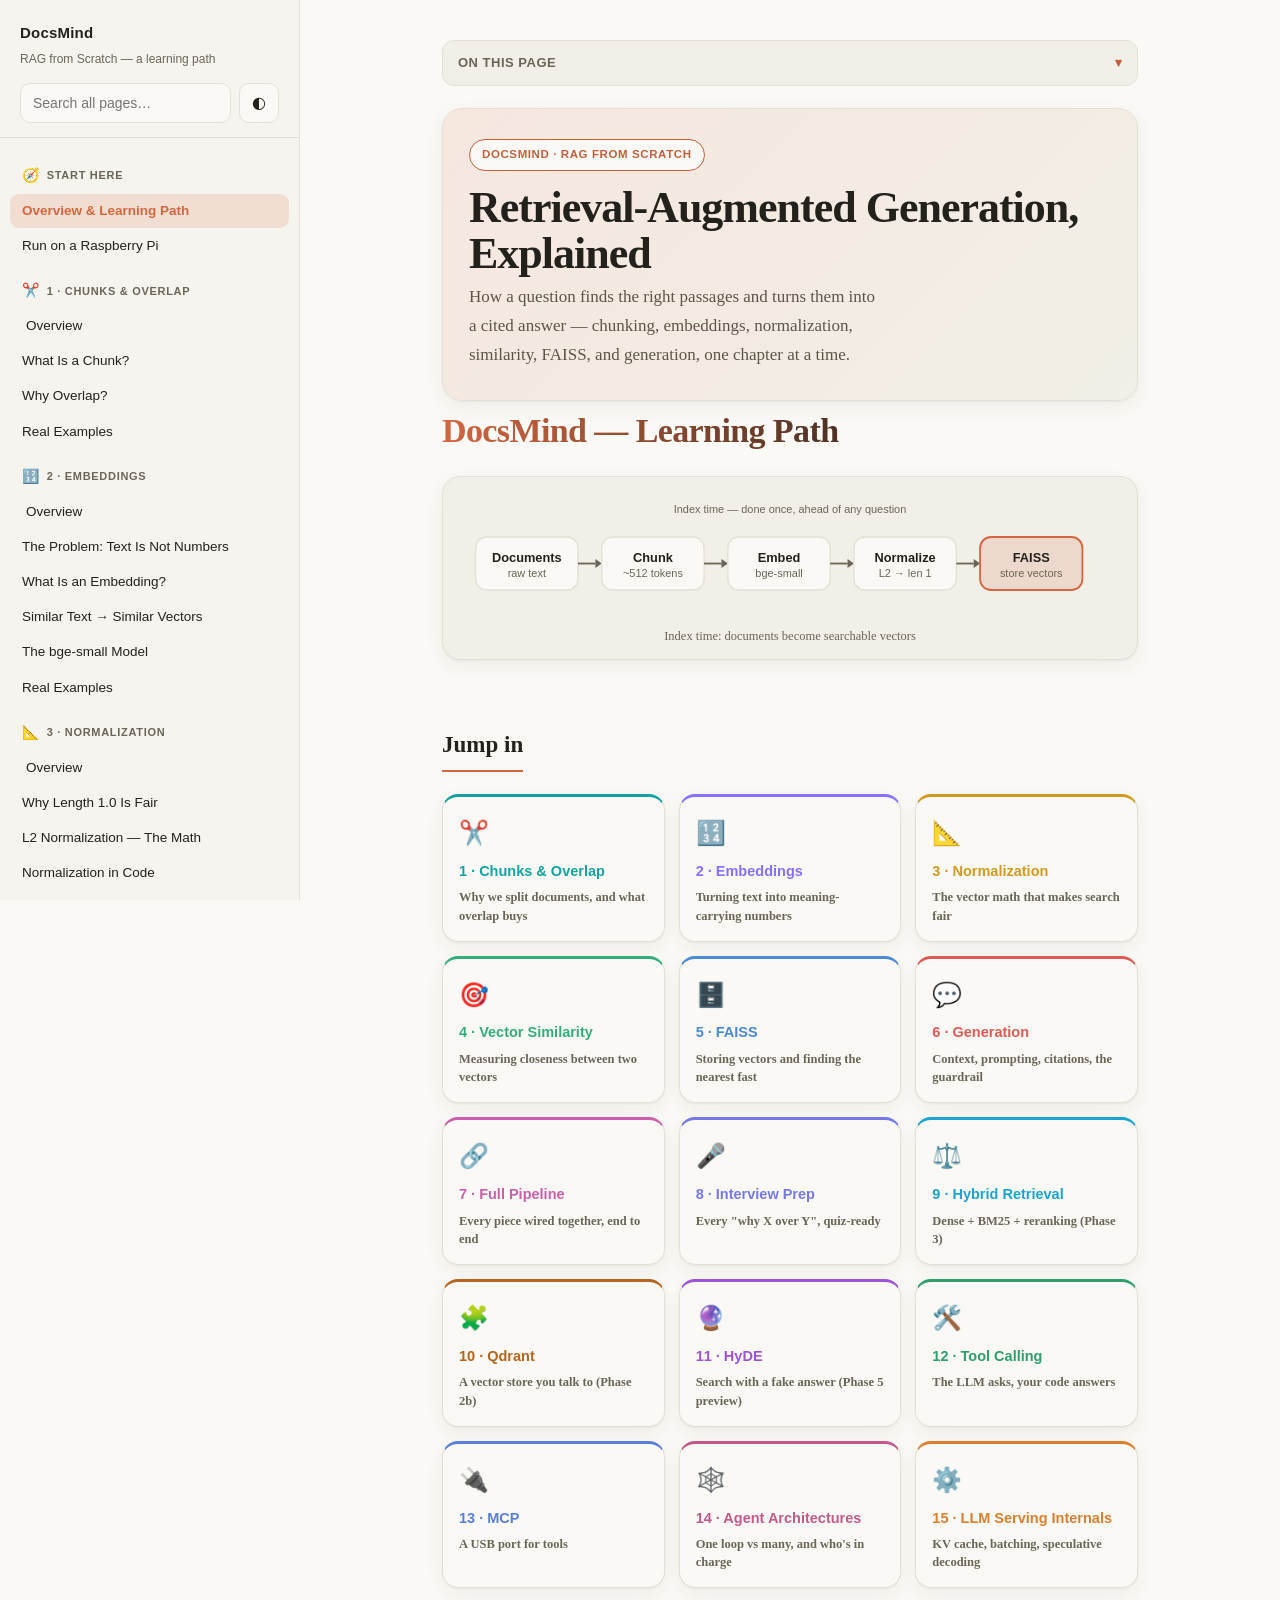
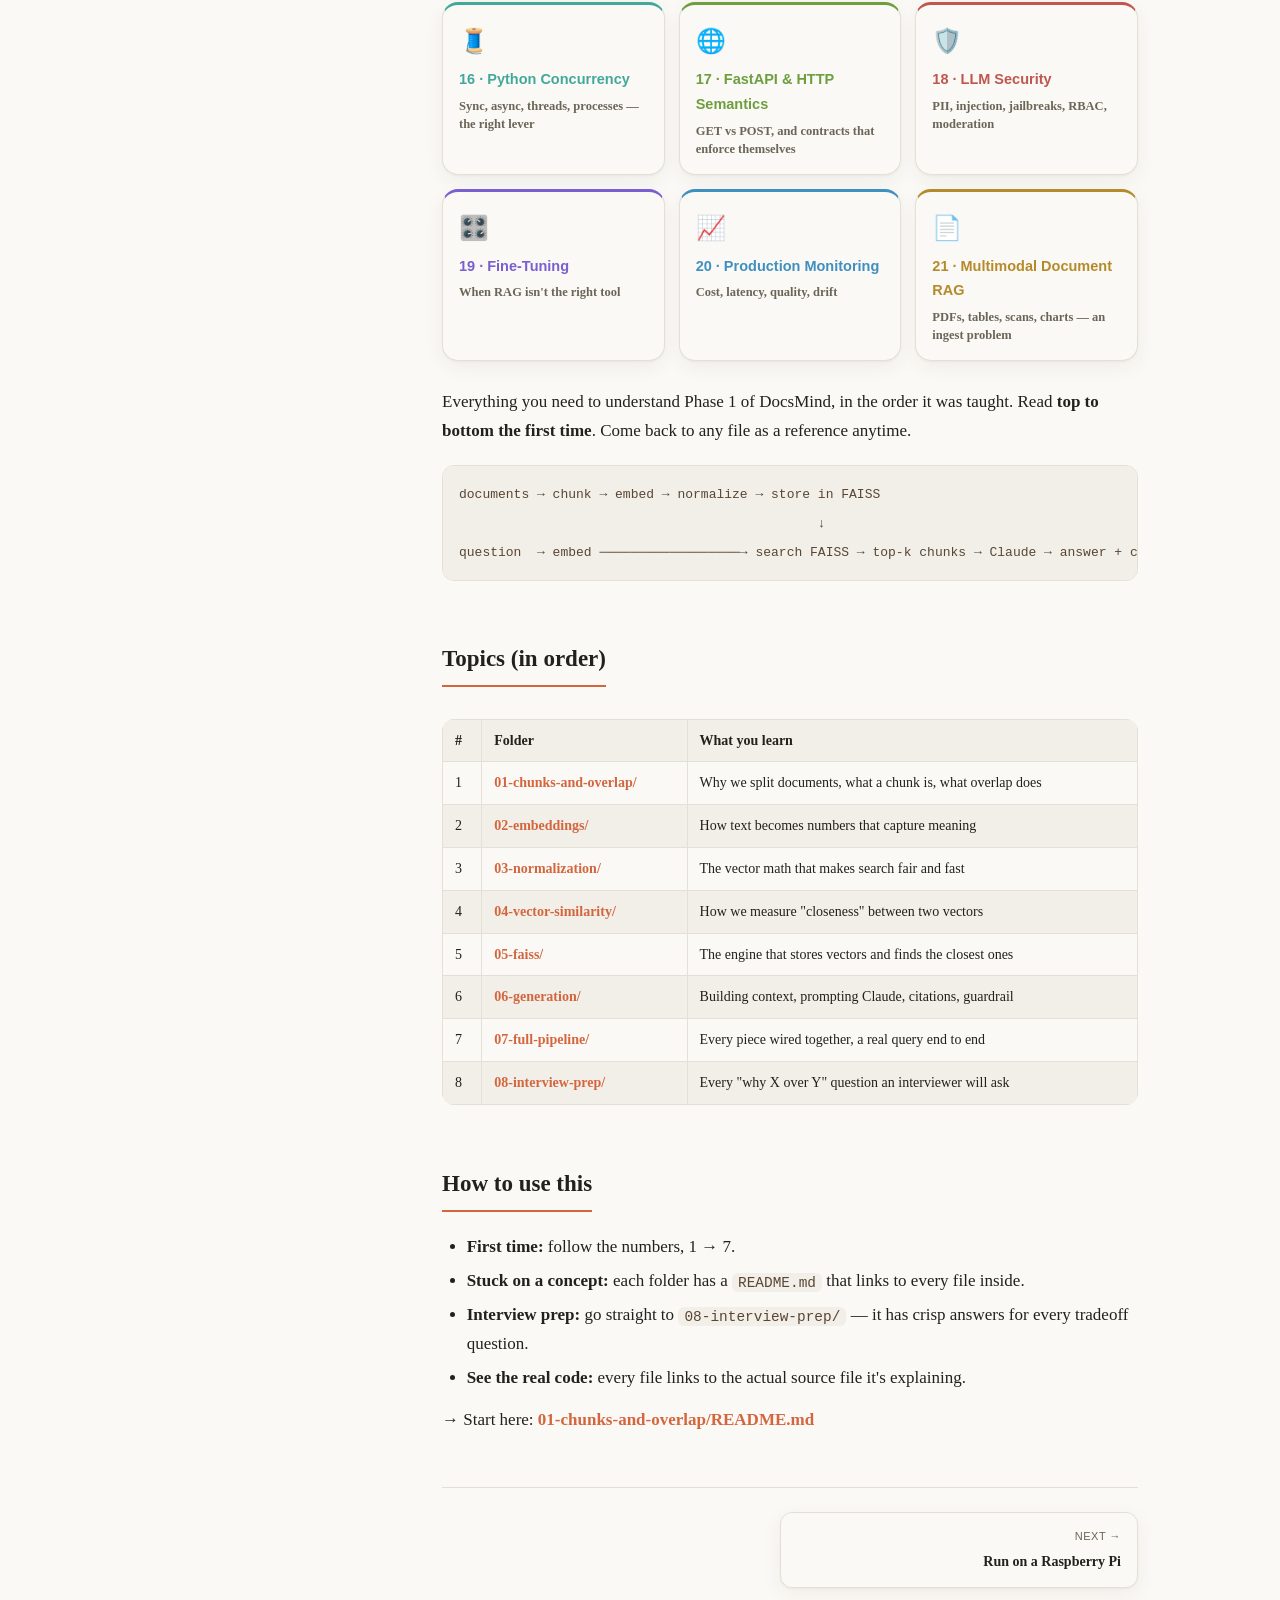
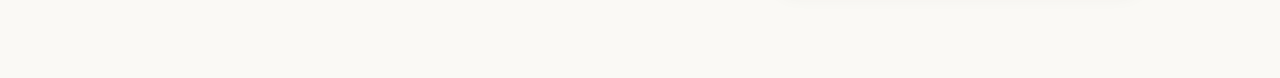
==== commit a46ca918: "docs: deepen topics 11-21 with additional sub-pages, rebuild site" ====
--- a/docs/index.html
+++ b/docs/index.html
@@ -275,7 +275,7 @@
 <div class="scrim" id="scrim"></div>
 <div class="searchpanel" id="searchpanel"></div>
 <script>
-const DATA={"nav":[{"label":"Start here","icon":"🧭","accent":"#d4663f","items":[{"path":"README.md","title":"Overview & Learning Path"},{"path":"RUN-ON-PI.md","title":"Run on a Raspberry Pi"}]},{"label":"1 · Chunks & Overlap","icon":"✂️","accent":"#14a3a3","items":[{"path":"01-chunks-and-overlap/README.md","title":"Overview"},{"path":"01-chunks-and-overlap/what-is-a-chunk.md","title":"What Is a Chunk?"},{"path":"01-chunks-and-overlap/why-overlap.md","title":"Why Overlap?"},{"path":"01-chunks-and-overlap/real-examples.md","title":"Real Examples"}]},{"label":"2 · Embeddings","icon":"🔢","accent":"#8b6dff","items":[{"path":"02-embeddings/README.md","title":"Overview"},{"path":"02-embeddings/problem-text-is-not-numbers.md","title":"The Problem: Text Is Not Numbers"},{"path":"02-embeddings/what-is-an-embedding.md","title":"What Is an Embedding?"},{"path":"02-embeddings/similar-text-similar-vectors.md","title":"Similar Text → Similar Vectors"},{"path":"02-embeddings/bge-small-model.md","title":"The bge-small Model"},{"path":"02-embeddings/real-examples.md","title":"Real Examples"}]},{"label":"3 · Normalization","icon":"📐","accent":"#d39a1f","items":[{"path":"03-normalization/README.md","title":"Overview"},{"path":"03-normalization/why-length-1.md","title":"Why Length 1.0 Is Fair"},{"path":"03-normalization/l2-normalization-math.md","title":"L2 Normalization — The Math"},{"path":"03-normalization/code-example.md","title":"Normalization in Code"}]},{"label":"4 · Vector Similarity","icon":"🎯","accent":"#34ad7c","items":[{"path":"04-vector-similarity/README.md","title":"Overview"},{"path":"04-vector-similarity/cosine-similarity.md","title":"Cosine Similarity"},{"path":"04-vector-similarity/similarity-scores.md","title":"Reading Similarity Scores"},{"path":"04-vector-similarity/search-example.md","title":"Search Example — Question to Top-k"}]},{"label":"5 · FAISS","icon":"🗄️","accent":"#4a8bd1","items":[{"path":"05-faiss/README.md","title":"Overview"},{"path":"05-faiss/problem-slow-search.md","title":"The Problem: Brute-Force Doesn't Scale"},{"path":"05-faiss/indexflatip-explained.md","title":"IndexFlatIP — Phase 1's Index"},{"path":"05-faiss/how-search-works.md","title":"How FAISS Search Works"},{"path":"05-faiss/code-walkthrough.md","title":"Code Walkthrough"},{"path":"05-faiss/benchmark-results.md","title":"Benchmark Results"},{"path":"05-faiss/phase1-vs-phase2.md","title":"Flat vs IVF vs HNSW vs PQ"}]},{"label":"6 · Generation","icon":"💬","accent":"#dd5b54","items":[{"path":"06-generation/README.md","title":"Overview"},{"path":"06-generation/system-prompt.md","title":"The System Prompt"},{"path":"06-generation/building-context.md","title":"Building the Context"},{"path":"06-generation/claude-generates.md","title":"The LLM Generates the Answer"},{"path":"06-generation/citation-extraction.md","title":"Citation Extraction"},{"path":"06-generation/guardrail.md","title":"The Guardrail — INSUFFICIENT_CONTEXT"}]},{"label":"7 · Full Pipeline","icon":"🔗","accent":"#cc5fab","items":[{"path":"07-full-pipeline/README.md","title":"Overview"},{"path":"07-full-pipeline/4-step-flow.md","title":"The 4-Step Flow"},{"path":"07-full-pipeline/phase1-end-to-end.md","title":"How the Code Wires Together"},{"path":"07-full-pipeline/real-query-example.md","title":"Real Query Example — End to End"}]},{"label":"8 · Interview Prep","icon":"🎤","accent":"#7479e6","items":[{"path":"08-interview-prep/README.md","title":"Overview"},{"path":"08-interview-prep/chunking-questions.md","title":"Chunking Questions"},{"path":"08-interview-prep/embedding-questions.md","title":"Embedding Questions"},{"path":"08-interview-prep/retrieval-questions.md","title":"Retrieval Questions"},{"path":"08-interview-prep/index-questions.md","title":"Index & Vector DB Questions"},{"path":"08-interview-prep/hybrid-questions.md","title":"Hybrid & Reranking Questions"},{"path":"08-interview-prep/generation-questions.md","title":"Generation Questions"},{"path":"08-interview-prep/pipeline-questions.md","title":"Pipeline Questions"},{"path":"08-interview-prep/cheat-sheet.md","title":"Cheat Sheet — One Page"}]},{"label":"9 · Hybrid Retrieval","icon":"⚖️","accent":"#19a4d1","items":[{"path":"09-hybrid-retrieval/README.md","title":"Overview"},{"path":"09-hybrid-retrieval/reranking-deep-dive.md","title":"Reranking — The Deep Dive"},{"path":"09-hybrid-retrieval/search-evaluation.md","title":"Search Evaluation"},{"path":"09-hybrid-retrieval/eval-results.md","title":"Eval Results — Does Hybrid Win?"}]},{"label":"10 · Qdrant","icon":"🧩","accent":"#b5651d","items":[{"path":"10-qdrant/README.md","title":"Overview"}]},{"label":"11 · HyDE (Concept)","icon":"","accent":"var(--accent)","items":[{"path":"11-hyde/README.md","title":"HyDE — Search With a Fake Answer"}]},{"label":"12 · Tool Calling","icon":"","accent":"var(--accent)","items":[{"path":"12-tool-calling/README.md","title":"Tool Calling — The LLM Asks, Your Code Answers"}]},{"label":"13 · MCP","icon":"","accent":"var(--accent)","items":[{"path":"13-mcp/README.md","title":"MCP — A USB Port for Tools"}]},{"label":"14 · Agent Architectures","icon":"","accent":"var(--accent)","items":[{"path":"14-agent-architectures/README.md","title":"Agent Architectures — One Loop vs Many"}]},{"label":"15 · LLM Serving Internals","icon":"","accent":"var(--accent)","items":[{"path":"15-llm-serving-internals/README.md","title":"LLM Serving Internals — KV Cache, Batching, Speculative Decoding"}]},{"label":"16 · Python Concurrency","icon":"","accent":"var(--accent)","items":[{"path":"16-python-concurrency/README.md","title":"Python Concurrency — Sync, Async, Threads, Processes"}]},{"label":"17 · FastAPI & HTTP Semantics","icon":"","accent":"var(--accent)","items":[{"path":"17-fastapi-http-semantics/README.md","title":"FastAPI & HTTP Semantics — GET vs POST"}]},{"label":"18 · LLM Security","icon":"","accent":"var(--accent)","items":[{"path":"18-llm-security/README.md","title":"LLM Security — PII, Injection, Jailbreaks"}]},{"label":"19 · Fine-Tuning","icon":"","accent":"var(--accent)","items":[{"path":"19-fine-tuning/README.md","title":"Fine-Tuning — When RAG Isn't the Right Tool"}]},{"label":"20 · Production Monitoring","icon":"","accent":"var(--accent)","items":[{"path":"20-production-monitoring/README.md","title":"Production Monitoring — Cost, Latency, Quality, Drift"}]},{"label":"21 · Multimodal Document RAG","icon":"","accent":"var(--accent)","items":[{"path":"21-multimodal-document-rag/README.md","title":"Multimodal Document RAG — PDFs, Tables, Scans, Charts"}]}],"pages":[{"path":"README.md","title":"Overview & Learning Path","section":"Start here","quiz":false,"accent":"#d4663f","html":"<div class=\"hero\"><span class=\"hero-badge\">DocsMind · RAG from Scratch<\/span><div class=\"hero-title\">Retrieval-Augmented Generation, Explained<\/div><p class=\"hero-sub\">How a question finds the right passages and turns them into a cited answer — chunking, embeddings, normalization, similarity, FAISS, and generation, one chapter at a time.<\/p><\/div><h1 id=\"docsmind-learning-path\">DocsMind — Learning Path<\/h1>\n<figure class=\"diagram\"><svg viewBox=\"0 0 720 132\" role=\"img\" aria-label=\"Index time: documents become searchable vectors\"><rect class=\"dg-box\" x=\"16\" y=\"46\" width=\"112\" height=\"58\" rx=\"12\"/><text class=\"dg-label\" x=\"72\" y=\"73\" text-anchor=\"middle\">Documents<\/text><text class=\"dg-sub\" x=\"72\" y=\"90\" text-anchor=\"middle\">raw text<\/text><line class=\"dg-line\" x1=\"128\" y1=\"75\" x2=\"147\" y2=\"75\"/><polygon class=\"dg-arrow\" points=\"147,70 154,75 147,80\"/><rect class=\"dg-box\" x=\"154\" y=\"46\" width=\"112\" height=\"58\" rx=\"12\"/><text class=\"dg-label\" x=\"210\" y=\"73\" text-anchor=\"middle\">Chunk<\/text><text class=\"dg-sub\" x=\"210\" y=\"90\" text-anchor=\"middle\">~512 tokens<\/text><line class=\"dg-line\" x1=\"266\" y1=\"75\" x2=\"285\" y2=\"75\"/><polygon class=\"dg-arrow\" points=\"285,70 292,75 285,80\"/><rect class=\"dg-box\" x=\"292\" y=\"46\" width=\"112\" height=\"58\" rx=\"12\"/><text class=\"dg-label\" x=\"348\" y=\"73\" text-anchor=\"middle\">Embed<\/text><text class=\"dg-sub\" x=\"348\" y=\"90\" text-anchor=\"middle\">bge-small<\/text><line class=\"dg-line\" x1=\"404\" y1=\"75\" x2=\"423\" y2=\"75\"/><polygon class=\"dg-arrow\" points=\"423,70 430,75 423,80\"/><rect class=\"dg-box\" x=\"430\" y=\"46\" width=\"112\" height=\"58\" rx=\"12\"/><text class=\"dg-label\" x=\"486\" y=\"73\" text-anchor=\"middle\">Normalize<\/text><text class=\"dg-sub\" x=\"486\" y=\"90\" text-anchor=\"middle\">L2 → len 1<\/text><line class=\"dg-line\" x1=\"542\" y1=\"75\" x2=\"561\" y2=\"75\"/><polygon class=\"dg-arrow\" points=\"561,70 568,75 561,80\"/><rect class=\"dg-box dg-hot\" x=\"568\" y=\"46\" width=\"112\" height=\"58\" rx=\"12\"/><text class=\"dg-label\" x=\"624\" y=\"73\" text-anchor=\"middle\">FAISS<\/text><text class=\"dg-sub\" x=\"624\" y=\"90\" text-anchor=\"middle\">store vectors<\/text><text class=\"dg-sub\" x=\"360\" y=\"20\" text-anchor=\"middle\">Index time — done once, ahead of any question<\/text><\/svg><figcaption>Index time: documents become searchable vectors<\/figcaption><\/figure>\n<h2 id=\"jump-in\">Jump in<\/h2><div class=\"section-cards\"><a class=\"seccard mdlink\" data-href=\"01-chunks-and-overlap/README.md\" href=\"#\" style=\"--card:#14a3a3\"><span class=\"sc-ic\">✂️<\/span><span class=\"sc-lbl\">1 · Chunks & Overlap<\/span><span class=\"sc-tag\">Why we split documents, and what overlap buys<\/span><\/a><a class=\"seccard mdlink\" data-href=\"02-embeddings/README.md\" href=\"#\" style=\"--card:#8b6dff\"><span class=\"sc-ic\">🔢<\/span><span class=\"sc-lbl\">2 · Embeddings<\/span><span class=\"sc-tag\">Turning text into meaning-carrying numbers<\/span><\/a><a class=\"seccard mdlink\" data-href=\"03-normalization/README.md\" href=\"#\" style=\"--card:#d39a1f\"><span class=\"sc-ic\">📐<\/span><span class=\"sc-lbl\">3 · Normalization<\/span><span class=\"sc-tag\">The vector math that makes search fair<\/span><\/a><a class=\"seccard mdlink\" data-href=\"04-vector-similarity/README.md\" href=\"#\" style=\"--card:#34ad7c\"><span class=\"sc-ic\">🎯<\/span><span class=\"sc-lbl\">4 · Vector Similarity<\/span><span class=\"sc-tag\">Measuring closeness between two vectors<\/span><\/a><a class=\"seccard mdlink\" data-href=\"05-faiss/README.md\" href=\"#\" style=\"--card:#4a8bd1\"><span class=\"sc-ic\">🗄️<\/span><span class=\"sc-lbl\">5 · FAISS<\/span><span class=\"sc-tag\">Storing vectors and finding the nearest fast<\/span><\/a><a class=\"seccard mdlink\" data-href=\"06-generation/README.md\" href=\"#\" style=\"--card:#dd5b54\"><span class=\"sc-ic\">💬<\/span><span class=\"sc-lbl\">6 · Generation<\/span><span class=\"sc-tag\">Context, prompting, citations, the guardrail<\/span><\/a><a class=\"seccard mdlink\" data-href=\"07-full-pipeline/README.md\" href=\"#\" style=\"--card:#cc5fab\"><span class=\"sc-ic\">🔗<\/span><span class=\"sc-lbl\">7 · Full Pipeline<\/span><span class=\"sc-tag\">Every piece wired together, end to end<\/span><\/a><a class=\"seccard mdlink\" data-href=\"08-interview-prep/README.md\" href=\"#\" style=\"--card:#7479e6\"><span class=\"sc-ic\">🎤<\/span><span class=\"sc-lbl\">8 · Interview Prep<\/span><span class=\"sc-tag\">Every \"why X over Y\", quiz-ready<\/span><\/a><a class=\"seccard mdlink\" data-href=\"09-hybrid-retrieval/README.md\" href=\"#\" style=\"--card:#19a4d1\"><span class=\"sc-ic\">⚖️<\/span><span class=\"sc-lbl\">9 · Hybrid Retrieval<\/span><span class=\"sc-tag\">Dense + BM25 + reranking (Phase 3)<\/span><\/a><a class=\"seccard mdlink\" data-href=\"10-qdrant/README.md\" href=\"#\" style=\"--card:#b5651d\"><span class=\"sc-ic\">🧩<\/span><span class=\"sc-lbl\">10 · Qdrant<\/span><span class=\"sc-tag\">A vector store you talk to (Phase 2b)<\/span><\/a><a class=\"seccard mdlink\" data-href=\"11-hyde/README.md\" href=\"#\" style=\"--card:undefined\"><span class=\"sc-ic\">•<\/span><span class=\"sc-lbl\">11 · HyDE (Concept)<\/span><span class=\"sc-tag\"><\/span><\/a><a class=\"seccard mdlink\" data-href=\"12-tool-calling/README.md\" href=\"#\" style=\"--card:undefined\"><span class=\"sc-ic\">•<\/span><span class=\"sc-lbl\">12 · Tool Calling<\/span><span class=\"sc-tag\"><\/span><\/a><a class=\"seccard mdlink\" data-href=\"13-mcp/README.md\" href=\"#\" style=\"--card:undefined\"><span class=\"sc-ic\">•<\/span><span class=\"sc-lbl\">13 · MCP<\/span><span class=\"sc-tag\"><\/span><\/a><a class=\"seccard mdlink\" data-href=\"14-agent-architectures/README.md\" href=\"#\" style=\"--card:undefined\"><span class=\"sc-ic\">•<\/span><span class=\"sc-lbl\">14 · Agent Architectures<\/span><span class=\"sc-tag\"><\/span><\/a><a class=\"seccard mdlink\" data-href=\"15-llm-serving-internals/README.md\" href=\"#\" style=\"--card:undefined\"><span class=\"sc-ic\">•<\/span><span class=\"sc-lbl\">15 · LLM Serving Internals<\/span><span class=\"sc-tag\"><\/span><\/a><a class=\"seccard mdlink\" data-href=\"16-python-concurrency/README.md\" href=\"#\" style=\"--card:undefined\"><span class=\"sc-ic\">•<\/span><span class=\"sc-lbl\">16 · Python Concurrency<\/span><span class=\"sc-tag\"><\/span><\/a><a class=\"seccard mdlink\" data-href=\"17-fastapi-http-semantics/README.md\" href=\"#\" style=\"--card:undefined\"><span class=\"sc-ic\">•<\/span><span class=\"sc-lbl\">17 · FastAPI & HTTP Semantics<\/span><span class=\"sc-tag\"><\/span><\/a><a class=\"seccard mdlink\" data-href=\"18-llm-security/README.md\" href=\"#\" style=\"--card:undefined\"><span class=\"sc-ic\">•<\/span><span class=\"sc-lbl\">18 · LLM Security<\/span><span class=\"sc-tag\"><\/span><\/a><a class=\"seccard mdlink\" data-href=\"19-fine-tuning/README.md\" href=\"#\" style=\"--card:undefined\"><span class=\"sc-ic\">•<\/span><span class=\"sc-lbl\">19 · Fine-Tuning<\/span><span class=\"sc-tag\"><\/span><\/a><a class=\"seccard mdlink\" data-href=\"20-production-monitoring/README.md\" href=\"#\" style=\"--card:undefined\"><span class=\"sc-ic\">•<\/span><span class=\"sc-lbl\">20 · Production Monitoring<\/span><span class=\"sc-tag\"><\/span><\/a><a class=\"seccard mdlink\" data-href=\"21-multimodal-document-rag/README.md\" href=\"#\" style=\"--card:undefined\"><span class=\"sc-ic\">•<\/span><span class=\"sc-lbl\">21 · Multimodal Document RAG<\/span><span class=\"sc-tag\"><\/span><\/a><\/div>\n<p>Everything you need to understand Phase 1 of DocsMind, in the order it was taught. Read <strong>top to bottom the first time<\/strong>. Come back to any file as a reference anytime.<\/p>\n<pre><code>documents → chunk → embed → normalize → store in FAISS\n                                              ↓\nquestion  → embed ──────────────────→ search FAISS → top-k chunks → Claude → answer + citations<\/code><\/pre>\n<h2 id=\"topics-in-order\">Topics (in order)<\/h2>\n<div class=\"table-scroll\"><table><thead><tr><th>#<\/th><th>Folder<\/th><th>What you learn<\/th><\/tr><\/thead><tbody><tr><td>1<\/td><td><a class=\"mdlink\" data-href=\"01-chunks-and-overlap/\" href=\"#\">01-chunks-and-overlap/<\/a><\/td><td>Why we split documents, what a chunk is, what overlap does<\/td><\/tr><tr><td>2<\/td><td><a class=\"mdlink\" data-href=\"02-embeddings/\" href=\"#\">02-embeddings/<\/a><\/td><td>How text becomes numbers that capture meaning<\/td><\/tr><tr><td>3<\/td><td><a class=\"mdlink\" data-href=\"03-normalization/\" href=\"#\">03-normalization/<\/a><\/td><td>The vector math that makes search fair and fast<\/td><\/tr><tr><td>4<\/td><td><a class=\"mdlink\" data-href=\"04-vector-similarity/\" href=\"#\">04-vector-similarity/<\/a><\/td><td>How we measure \"closeness\" between two vectors<\/td><\/tr><tr><td>5<\/td><td><a class=\"mdlink\" data-href=\"05-faiss/\" href=\"#\">05-faiss/<\/a><\/td><td>The engine that stores vectors and finds the closest ones<\/td><\/tr><tr><td>6<\/td><td><a class=\"mdlink\" data-href=\"06-generation/\" href=\"#\">06-generation/<\/a><\/td><td>Building context, prompting Claude, citations, guardrail<\/td><\/tr><tr><td>7<\/td><td><a class=\"mdlink\" data-href=\"07-full-pipeline/\" href=\"#\">07-full-pipeline/<\/a><\/td><td>Every piece wired together, a real query end to end<\/td><\/tr><tr><td>8<\/td><td><a class=\"mdlink\" data-href=\"08-interview-prep/\" href=\"#\">08-interview-prep/<\/a><\/td><td>Every \"why X over Y\" question an interviewer will ask<\/td><\/tr><\/tbody><\/table><\/div>\n<h2 id=\"how-to-use-this\">How to use this<\/h2>\n<ul><li><strong>First time:<\/strong> follow the numbers, 1 → 7.<\/li><li><strong>Stuck on a concept:<\/strong> each folder has a <code>README.md<\/code> that links to every file inside.<\/li><li><strong>Interview prep:<\/strong> go straight to <code>08-interview-prep/<\/code> — it has crisp answers for every tradeoff question.<\/li><li><strong>See the real code:<\/strong> every file links to the actual source file it's explaining.<\/li><\/ul>\n<p>→ Start here: <strong><a class=\"mdlink\" data-href=\"01-chunks-and-overlap/README.md\" href=\"#\">01-chunks-and-overlap/README.md<\/a><\/strong><\/p>","toc":[{"level":2,"id":"jump-in","text":"Jump in"},{"level":2,"id":"topics-in-order","text":"Topics (in order)"},{"level":2,"id":"how-to-use-this","text":"How to use this"}],"text":"docsmind · rag from scratch retrieval-augmented generation, explained how a question finds the right passages and turns them into a cited answer — chunking, embeddings, normalization, similarity, faiss, and generation, one chapter at a time. docsmind — learning path documents raw text chunk ~512 tokens embed bge-small normalize l2 → len 1 faiss store vectors index time — done once, ahead of any question index time: documents become searchable vectors jump in ✂️ 1 · chunks & overlap why we split documents, and what overlap buys 🔢 2 · embeddings turning text into meaning-carrying numbers 📐 3 · normalization the vector math that makes search fair 🎯 4 · vector similarity measuring closeness between two vectors 🗄️ 5 · faiss storing vectors and finding the nearest fast 💬 6 · generation context, prompting, citations, the guardrail 🔗 7 · full pipeline every piece wired together, end to end 🎤 8 · interview prep every \"why x over y\", quiz-ready ⚖️ 9 · hybrid retrieval dense + bm25 + reranking (phase 3) 🧩 10 · qdrant a vector store you talk to (phase 2b) • 11 · hyde (concept) • 12 · tool calling • 13 · mcp • 14 · agent architectures • 15 · llm serving internals • 16 · python concurrency • 17 · fastapi & http semantics • 18 · llm security • 19 · fine-tuning • 20 · production monitoring • 21 · multimodal document rag everything you need to understand phase 1 of docsmind, in the order it was taught. read top to bottom the first time . come back to any file as a reference anytime. documents → chunk → embed → normalize → store in faiss ↓ question → embed ──────────────────→ search faiss → top-k chunks → claude → answer + citations topics (in order) # folder what you learn 1 01-chunks-and-overlap/ why we split documents, what a chunk is, what overlap does 2 02-embeddings/ how text becomes numbers that capture meaning 3 03-normalization/ the vector math that makes search fair and fast 4 04-vector-similarity/ how we measure \"closeness\" between two vectors 5 05-faiss/ the engine that stores vectors and finds the closest ones 6 06-generation/ building context, prompting claude, citations, guardrail 7 07-full-pipeline/ every piece wired together, a real query end to end 8 08-interview-prep/ every \"why x over y\" question an interviewer will ask how to use this first time: follow the numbers, 1 → 7. stuck on a concept: each folder has a readme.md that links to every file inside. interview prep: go straight to 08-interview-prep/ — it has crisp answers for every tradeoff question. see the real code: every file links to the actual source file it's explaining. → start here: 01-chunks-and-overlap/readme.md","words":453},{"path":"RUN-ON-PI.md","title":"Run on a Raspberry Pi","section":"Start here","quiz":false,"accent":"#d4663f","html":"<h1 id=\"run-on-a-raspberry-pi-or-any-device\">Run on a Raspberry Pi (or any device)<\/h1>\n<div class=\"callout tldr\"><div class=\"cic\">💡<\/div><div class=\"cbody\"><span class=\"clead\">TL;DR<\/span> This site is a single self-contained <code>index.html<\/code> — all the content is baked in at build time. No database, no internet, no runtime dependencies. It even works by double-clicking the file. Serve the folder with any tiny web server to open it from your phone or another machine on the network.<\/div><\/div>\n<h2 id=\"the-one-file-that-matters\">The one file that matters<\/h2>\n<p><code>index.html<\/code> holds everything — every chapter, the search index, the diagrams. Copy that one file anywhere and it works offline. The other files (<code>_site.css<\/code>, <code>_app.js<\/code>, <code>_diagrams.js<\/code>, <code>build.js<\/code>, and the <code>.md<\/code> sources) are only needed if you want to <strong>edit the content and rebuild<\/strong>.<\/p>\n<h2 id=\"option-1-python-already-on-every-pi-30-seconds\">Option 1 — Python (already on every Pi), 30 seconds<\/h2>\n<pre><code class=\"language-bash\"><span class=\"tok-command\">cd<\/span> /path/to/docs_mind/docs\n<span class=\"tok-command\">python3<\/span> <span class=\"tok-flag\">-m<\/span> http.server <span class=\"tok-number\">9001<\/span><\/code><\/pre>\n<p>Then open <strong>http://localhost:9001<\/strong> on the Pi, or <strong>http://&lt;pi-ip&gt;:9001<\/strong> from your laptop or phone on the same network (find the IP with <code>hostname -I<\/code>).<\/p>\n<h2 id=\"option-2-always-on-with-systemd-survives-reboot\">Option 2 — Always-on with systemd (survives reboot)<\/h2>\n<pre><code class=\"language-bash\"><span class=\"tok-command\">sudo<\/span> tee /etc/systemd/system/docsmind-site.service &gt;/dev/null &lt;&lt;<span class=\"tok-string\">'EOF'<\/span>\n[Unit]\nDescription=DocsMind learning site\nAfter=network.target\n\n[Service]\nWorkingDirectory=/home/ajmalrasi/docs_mind/docs\nExecStart=/usr/bin/<span class=\"tok-command\">python3<\/span> <span class=\"tok-flag\">-m<\/span> http.server <span class=\"tok-number\">9001<\/span>\nRestart=always\nUser=ajmalrasi\n\n[Install]\nWantedBy=multi-user.target\nEOF\n\n<span class=\"tok-command\">sudo<\/span> <span class=\"tok-command\">systemctl<\/span> daemon-reload\n<span class=\"tok-command\">sudo<\/span> <span class=\"tok-command\">systemctl<\/span> enable <span class=\"tok-flag\">--now<\/span> docsmind-site<\/code><\/pre>\n<p>Now it starts on boot and restarts if it crashes. Check it: <code>systemctl status docsmind-site<\/code>. Logs: <code>journalctl -u docsmind-site -f<\/code>.<\/p>\n<blockquote><p>Adjust <code>WorkingDirectory<\/code> and <code>User<\/code> to where you copied the folder. Pick a port that doesn't clash with anything else already running on the Pi (the KoiReader prep site uses 9000, so this one uses 9001).<\/p><\/blockquote>\n<h2 id=\"copying-to-the-pi\">Copying to the Pi<\/h2>\n<p>From your computer:<\/p>\n<pre><code class=\"language-bash\"><span class=\"tok-command\">scp<\/span> <span class=\"tok-flag\">-r<\/span> docs_mind/docs pi@&lt;pi-ip&gt;:/home/ajmalrasi/docsmind-site<\/code><\/pre>\n<p>Or just copy the single <code>index.html<\/code> onto a USB stick — the whole site is a few hundred KB of plain text.<\/p>\n<h2 id=\"editing-the-content\">Editing the content<\/h2>\n<p>The <code>.md<\/code> files are the source of truth. Edit them, then rebuild:<\/p>\n<pre><code class=\"language-bash\"><span class=\"tok-command\">cd<\/span> docs_mind/docs\n<span class=\"tok-command\">node<\/span> build.js          <span class=\"tok-comment\"># regenerates index.html<\/span><\/code><\/pre>\n<p>If you don't have Node on the Pi, edit the <code>.md<\/code> files on your laptop, run <code>node build.js<\/code> there, and copy the new <code>index.html<\/code> over.<\/p>\n<h2 id=\"features-baked-in\">Features baked in<\/h2>\n<ul><li><strong>Search:<\/strong> type in the box for instant full-text search across all pages<\/li><\/ul>\n<p>(↑/↓ to move, Enter to open).<\/p>\n<ul><li><strong>Dark / light:<\/strong> toggle with the ◐ button; the preference is remembered.<\/li><li><strong>Quiz mode:<\/strong> on any <em>Interview Prep<\/em> question page, hit \"Quiz me · hide<\/li><\/ul>\n<p>answers\" to collapse every answer, then click a question to reveal it.<\/p>\n<ul><li><strong>Outline:<\/strong> long pages show an \"On this page\" jump list.<\/li><li><strong>Diagrams:<\/strong> the pipeline and cosine-similarity diagrams are inline SVG — they<\/li><\/ul>\n<p>adapt to light/dark automatically.<\/p>\n<ul><li><strong>Fully offline:<\/strong> no CDN, no external fonts or scripts. Works on an air-gapped<\/li><\/ul>\n<p>device, idles at near-zero CPU/RAM — fine on a Pi Zero.<\/p>\n<p>→ Back to the <a class=\"mdlink\" data-href=\"README.md\" href=\"#\">Overview<\/a>.<\/p>","toc":[{"level":2,"id":"the-one-file-that-matters","text":"The one file that matters"},{"level":2,"id":"option-1-python-already-on-every-pi-30-seconds","text":"Option 1 — Python (already on every Pi), 30 seconds"},{"level":2,"id":"option-2-always-on-with-systemd-survives-reboot","text":"Option 2 — Always-on with systemd (survives reboot)"},{"level":2,"id":"copying-to-the-pi","text":"Copying to the Pi"},{"level":2,"id":"editing-the-content","text":"Editing the content"},{"level":2,"id":"features-baked-in","text":"Features baked in"}],"text":"run on a raspberry pi (or any device) 💡 tl;dr this site is a single self-contained index.html — all the content is baked in at build time. no database, no internet, no runtime dependencies. it even works by double-clicking the file. serve the folder with any tiny web server to open it from your phone or another machine on the network. the one file that matters index.html holds everything — every chapter, the search index, the diagrams. copy that one file anywhere and it works offline. the other files ( _site.css , _app.js , _diagrams.js , build.js , and the .md sources) are only needed if you want to edit the content and rebuild . option 1 — python (already on every pi), 30 seconds cd /path/to/docs_mind/docs python3 -m http.server 9001 then open http://localhost:9001 on the pi, or http://<pi-ip>:9001 from your laptop or phone on the same network (find the ip with hostname -i ). option 2 — always-on with systemd (survives reboot) sudo tee /etc/systemd/system/docsmind-site.service >/dev/null << 'eof' [unit] description=docsmind learning site after=network.target [service] workingdirectory=/home/ajmalrasi/docs_mind/docs execstart=/usr/bin/ python3 -m http.server 9001 restart=always user=ajmalrasi [install] wantedby=multi-user.target eof sudo systemctl daemon-reload sudo systemctl enable --now docsmind-site now it starts on boot and restarts if it crashes. check it: systemctl status docsmind-site . logs: journalctl -u docsmind-site -f . adjust workingdirectory and user to where you copied the folder. pick a port that doesn't clash with anything else already running on the pi (the koireader prep site uses 9000, so this one uses 9001). copying to the pi from your computer: scp -r docs_mind/docs pi@<pi-ip>:/home/ajmalrasi/docsmind-site or just copy the single index.html onto a usb stick — the whole site is a few hundred kb of plain text. editing the content the .md files are the source of truth. edit them, then rebuild: cd docs_mind/docs node build.js # regenerates index.html if you don't have node on the pi, edit the .md files on your laptop, run node build.js there, and copy the new index.html over. features baked in search: type in the box for instant full-text search across all pages (↑/↓ to move, enter to open). dark / light: toggle with the ◐ button; the preference is remembered. quiz mode: on any interview prep question page, hit \"quiz me · hide answers\" to collapse every answer, then click a question to reveal it. outline: long pages show an \"on this page\" jump list. diagrams: the pipeline and cosine-similarity diagrams are inline svg — they adapt to light/dark automatically. fully offline: no cdn, no external fonts or scripts. works on an air-gapped device, idles at near-zero cpu/ram — fine on a pi zero. → back to the overview .","words":444},{"path":"01-chunks-and-overlap/README.md","title":"Overview","section":"1 · Chunks & Overlap","quiz":false,"accent":"#14a3a3","html":"<h1 id=\"01-chunks-overlap\">01 — Chunks &amp; Overlap<\/h1>\n<p><strong>The big idea:<\/strong> Documents are too long and too broad to search as a whole. We split them into small focused pieces called <em>chunks<\/em>. We overlap neighboring chunks slightly so ideas at the boundary don't get lost.<\/p>\n<h2 id=\"files-in-this-folder\">Files in this folder<\/h2>\n<div class=\"table-scroll\"><table><thead><tr><th>File<\/th><th>What it covers<\/th><\/tr><\/thead><tbody><tr><td><a class=\"mdlink\" data-href=\"what-is-a-chunk.md\" href=\"#\">what-is-a-chunk.md<\/a><\/td><td>What a chunk is, what it contains, why small<\/td><\/tr><tr><td><a class=\"mdlink\" data-href=\"why-overlap.md\" href=\"#\">why-overlap.md<\/a><\/td><td>The boundary problem and how overlap solves it<\/td><\/tr><tr><td><a class=\"mdlink\" data-href=\"real-examples.md\" href=\"#\">real-examples.md<\/a><\/td><td>Actual text from your docs shown being chunked<\/td><\/tr><\/tbody><\/table><\/div>\n<h2 id=\"interview-qa\">🎯 Interview Q&amp;A<\/h2>\n<p><strong>Q: Why chunk at all?<\/strong> Because embedding a whole document into one vector averages out all its topics into a blurry signal. A chunk about event horizons gives a sharp, focused vector. That's what makes retrieval precise.<\/p>\n<p><strong>Q: Big chunks vs small chunks?<\/strong> Small → sharper retrieval, less context per hit. Large → fuzzier retrieval (embedding averages more ideas), more context per hit. 512 tokens is a common sweet spot for technical prose. You tune it by measuring retrieval quality on an eval set, not by guessing.<\/p>\n<p><strong>Q: Why 512 specifically in Phase 1?<\/strong> Two reasons: (1) it balances precision vs context for technical docs, and (2) it matches the hard limit of <code>bge-small-en-v1.5<\/code> — feed it more than 512 tokens and it <strong>silently truncates<\/strong> the tail. Chunk size should never exceed the embedding model's max input length.<\/p>\n<p><strong>Q: Fixed-size vs sentence-aware vs semantic chunking?<\/strong><\/p>\n<ul><li><strong>Fixed-size:<\/strong> cuts every N tokens, fast, can cut mid-sentence.<\/li><li><strong>Sentence-aware (Phase 1):<\/strong> breaks on sentence boundaries, readable, good default.<\/li><li><strong>Semantic:<\/strong> splits where the topic changes, smartest but slower.<\/li><li><strong>Structural:<\/strong> splits on markdown headers / code blocks — great for technical docs.<\/li><\/ul>\n<p><strong>Q: What does overlap cost?<\/strong> Duplicated storage and sometimes the same content retrieved twice. Typical overlap is 10–20% of chunk size. Phase 1 uses 64/512 ≈ 12.5%.<\/p>\n<h2 id=\"code\">Code<\/h2>\n<p><code class=\"srcref\" title=\"source file in the repo\">docsmind/ingestion/chunker.py<\/code><\/p>\n<p>→ Next: <strong><a class=\"mdlink\" data-href=\"../02-embeddings/README.md\" href=\"#\">02-embeddings/README.md<\/a><\/strong><\/p>","toc":[{"level":2,"id":"files-in-this-folder","text":"Files in this folder"},{"level":2,"id":"interview-qa","text":"🎯 Interview Q&amp;A"},{"level":2,"id":"code","text":"Code"}],"text":"01 — chunks & overlap the big idea: documents are too long and too broad to search as a whole. we split them into small focused pieces called chunks . we overlap neighboring chunks slightly so ideas at the boundary don't get lost. files in this folder file what it covers what-is-a-chunk.md what a chunk is, what it contains, why small why-overlap.md the boundary problem and how overlap solves it real-examples.md actual text from your docs shown being chunked 🎯 interview q&a q: why chunk at all? because embedding a whole document into one vector averages out all its topics into a blurry signal. a chunk about event horizons gives a sharp, focused vector. that's what makes retrieval precise. q: big chunks vs small chunks? small → sharper retrieval, less context per hit. large → fuzzier retrieval (embedding averages more ideas), more context per hit. 512 tokens is a common sweet spot for technical prose. you tune it by measuring retrieval quality on an eval set, not by guessing. q: why 512 specifically in phase 1? two reasons: (1) it balances precision vs context for technical docs, and (2) it matches the hard limit of bge-small-en-v1.5 — feed it more than 512 tokens and it silently truncates the tail. chunk size should never exceed the embedding model's max input length. q: fixed-size vs sentence-aware vs semantic chunking? fixed-size: cuts every n tokens, fast, can cut mid-sentence. sentence-aware (phase 1): breaks on sentence boundaries, readable, good default. semantic: splits where the topic changes, smartest but slower. structural: splits on markdown headers / code blocks — great for technical docs. q: what does overlap cost? duplicated storage and sometimes the same content retrieved twice. typical overlap is 10–20% of chunk size. phase 1 uses 64/512 ≈ 12.5%. code docsmind/ingestion/chunker.py → next: 02-embeddings/readme.md","words":300},{"path":"01-chunks-and-overlap/what-is-a-chunk.md","title":"What Is a Chunk?","section":"1 · Chunks & Overlap","quiz":false,"accent":"#14a3a3","html":"<h1 id=\"what-is-a-chunk\">What Is a Chunk?<\/h1>\n<div class=\"callout tldr\"><div class=\"cic\">💡<\/div><div class=\"cbody\"><span class=\"clead\">TL;DR<\/span> A chunk is a small slice of a document — a few hundred words — kept together with the name of the file it came from.<\/div><\/div>\n<h2 id=\"why-not-use-the-whole-document\">Why not use the whole document?<\/h2>\n<p>Imagine one file covering black holes, the solar system, and rockets all at once. If you embed the whole thing into one vector, that vector has to represent all three topics at the same time. It becomes a blurry average. When someone asks about event horizons, the retrieval pulls back the whole doc — most of it irrelevant.<\/p>\n<p>Chunks fix this: each chunk is about <strong>one focused idea<\/strong>. Its embedding is a sharp, specific signal, not a blurry average.<\/p>\n<h2 id=\"what-a-chunk-looks-like-in-code\">What a chunk looks like in code<\/h2>\n<pre><code class=\"language-python\">Chunk {\n    id:       <span class=\"tok-string\">\"node_a1b2c3\"<\/span>,\n    text:     <span class=\"tok-string\">\"The event horizon is the boundary of a black hole, not a physical surface...\"<\/span>,\n    source:   <span class=\"tok-string\">\"black_holes.md\"<\/span>,\n    metadata: { <span class=\"tok-string\">\"file_path\"<\/span>: <span class=\"tok-string\">\"data/sample_docs/black_holes.md\"<\/span> }\n}<\/code><\/pre>\n<ul><li><code>text<\/code> — the actual slice of document text (~380 words / 512 tokens)<\/li><li><code>source<\/code> — which file it came from. This is what powers <strong>citations<\/strong> later.<\/li><\/ul>\n<p>When the model answers <em>\"nothing can escape the event horizon [1]\"<\/em>, the <code>[1]<\/code>   maps back to this <code>source<\/code> field.<\/p>\n<ul><li><code>id<\/code> — unique identifier generated by LlamaIndex<\/li><\/ul>\n<h2 id=\"how-chunks-are-created\">How chunks are created<\/h2>\n<pre><code class=\"language-python\"><span class=\"tok-comment\"># docsmind/ingestion/chunker.py<\/span>\nsplitter = SentenceSplitter(chunk_size=<span class=\"tok-number\">512<\/span>, chunk_overlap=<span class=\"tok-number\">64<\/span>)\nnodes = splitter.get_nodes_from_documents(documents)<\/code><\/pre>\n<ul><li><code>chunk_size=512<\/code> → up to 512 <strong>tokens<\/strong> per chunk (~380 words)<\/li><li><code>chunk_overlap=64<\/code> → see <a class=\"mdlink\" data-href=\"why-overlap.md\" href=\"#\">why-overlap.md<\/a><\/li><li><strong>Sentence-aware:<\/strong> it tries to break at sentence boundaries so text stays readable<\/li><\/ul>\n<h2 id=\"after-chunking\">After chunking<\/h2>\n<p>The sample corpus has 5 space docs (black holes, the solar system, rockets, the ISS, stellar life cycles), each short enough to produce one chunk — so you end up with 5 chunks. With longer documents you'd get many chunks per file. Each chunk will be:<\/p>\n<ol><li>Embedded → turned into 384 numbers<\/li><li>Stored in FAISS → made searchable<\/li><li>Retrieved → matched to a question<\/li><li>Sent to the LLM → used as grounding context<\/li><\/ol>\n<p>The <code>source<\/code> field travels with the chunk through all these steps so citations always trace back to the right file.<\/p>\n<p>→ Next: <strong><a class=\"mdlink\" data-href=\"why-overlap.md\" href=\"#\">why-overlap.md<\/a><\/strong><\/p>","toc":[{"level":2,"id":"why-not-use-the-whole-document","text":"Why not use the whole document?"},{"level":2,"id":"what-a-chunk-looks-like-in-code","text":"What a chunk looks like in code"},{"level":2,"id":"how-chunks-are-created","text":"How chunks are created"},{"level":2,"id":"after-chunking","text":"After chunking"}],"text":"what is a chunk? 💡 tl;dr a chunk is a small slice of a document — a few hundred words — kept together with the name of the file it came from. why not use the whole document? imagine one file covering black holes, the solar system, and rockets all at once. if you embed the whole thing into one vector, that vector has to represent all three topics at the same time. it becomes a blurry average. when someone asks about event horizons, the retrieval pulls back the whole doc — most of it irrelevant. chunks fix this: each chunk is about one focused idea . its embedding is a sharp, specific signal, not a blurry average. what a chunk looks like in code chunk { id: \"node_a1b2c3\" , text: \"the event horizon is the boundary of a black hole, not a physical surface...\" , source: \"black_holes.md\" , metadata: { \"file_path\" : \"data/sample_docs/black_holes.md\" } } text — the actual slice of document text (~380 words / 512 tokens) source — which file it came from. this is what powers citations later. when the model answers \"nothing can escape the event horizon [1]\" , the [1] maps back to this source field. id — unique identifier generated by llamaindex how chunks are created # docsmind/ingestion/chunker.py splitter = sentencesplitter(chunk_size= 512 , chunk_overlap= 64 ) nodes = splitter.get_nodes_from_documents(documents) chunk_size=512 → up to 512 tokens per chunk (~380 words) chunk_overlap=64 → see why-overlap.md sentence-aware: it tries to break at sentence boundaries so text stays readable after chunking the sample corpus has 5 space docs (black holes, the solar system, rockets, the iss, stellar life cycles), each short enough to produce one chunk — so you end up with 5 chunks. with longer documents you'd get many chunks per file. each chunk will be: embedded → turned into 384 numbers stored in faiss → made searchable retrieved → matched to a question sent to the llm → used as grounding context the source field travels with the chunk through all these steps so citations always trace back to the right file. → next: why-overlap.md","words":350},{"path":"01-chunks-and-overlap/why-overlap.md","title":"Why Overlap?","section":"1 · Chunks & Overlap","quiz":false,"accent":"#14a3a3","html":"<h1 id=\"why-overlap\">Why Overlap?<\/h1>\n<div class=\"callout tldr\"><div class=\"cic\">💡<\/div><div class=\"cbody\"><span class=\"clead\">TL;DR<\/span> Overlap repeats the last few words of one chunk at the start of the next, so an idea that sits right on a boundary doesn't get cut in half.<\/div><\/div>\n<h2 id=\"the-boundary-problem\">The boundary problem<\/h2>\n<p>Say a long black-hole document has this passage:<\/p>\n<pre><code>...Supermassive black holes, millions to billions of times the mass of the\nSun, sit at the centers of most galaxies.\n\n## Accretion disks\nMatter spiraling toward a black hole forms a superheated accretion disk...<\/code><\/pre>\n<p>Without overlap, the splitter might end Chunk 1 right at <em>\"...centers of most galaxies.\"<\/em> and start Chunk 2 at <em>\"## Accretion disks\"<\/em>.<\/p>\n<p>Now someone asks: <em>\"What is the black hole at the center of the Milky Way called?\"<\/em><\/p>\n<p>If the answer sentence (\"the one at the heart of the Milky Way is called Sagittarius A*\") sits exactly on that boundary, it can get split — half in one chunk, half in the next. Neither chunk's embedding is sharp on it, and the retriever might miss it.<\/p>\n<h2 id=\"how-overlap-fixes-it\">How overlap fixes it<\/h2>\n<p>With <code>chunk_overlap=64<\/code>, Chunk 2 <strong>starts<\/strong> by repeating the last 64 tokens of Chunk 1:<\/p>\n<pre><code>Chunk 1: [...supermassive black holes... centers of most galaxies.]\n                                                  ↑\n                                  Last 64 tokens repeated ↓\nChunk 2: [...centers of most galaxies; Sagittarius A*. Accretion disks form...]<\/code><\/pre>\n<p>Now the boundary idea lives <strong>fully inside Chunk 2<\/strong> as well. If someone asks about it, at least one chunk carries the complete context.<\/p>\n<h2 id=\"visual\">Visual<\/h2>\n<pre><code>Chunk 1:  [=============================== 512 tokens ===============================]\nChunk 2:                       [== 64 overlap ==][========== 512 tokens ============]\nChunk 3:                                                  [== 64 overlap ==][========<\/code><\/pre>\n<h2 id=\"the-cost\">The cost<\/h2>\n<p>The overlapped text is stored <strong>twice<\/strong> (end of Chunk 1, start of Chunk 2). This means:<\/p>\n<ul><li>Slightly more vectors in FAISS (a few extra chunks)<\/li><li>Occasionally the same content retrieved twice in results<\/li><\/ul>\n<p>Neither is a problem at the scale of Phase 1 (a handful of chunks). At massive scale you'd want deduplication in post-processing.<\/p>\n<h2 id=\"phase-1-settings\">Phase 1 settings<\/h2>\n<pre><code class=\"language-python\">chunk_size=<span class=\"tok-number\">512<\/span>    <span class=\"tok-comment\"># ~380 words per chunk<\/span>\nchunk_overlap=<span class=\"tok-number\">64<\/span>  <span class=\"tok-comment\"># ~48 words repeated → 12.5% overlap<\/span><\/code><\/pre>\n<p>12.5% is a typical value. If you're getting boundary misses, increase it. If you're seeing too much duplication in results, decrease it — or add a deduplication step after retrieval.<\/p>\n<p>→ Next: <strong><a class=\"mdlink\" data-href=\"real-examples.md\" href=\"#\">real-examples.md<\/a><\/strong><\/p>","toc":[{"level":2,"id":"the-boundary-problem","text":"The boundary problem"},{"level":2,"id":"how-overlap-fixes-it","text":"How overlap fixes it"},{"level":2,"id":"visual","text":"Visual"},{"level":2,"id":"the-cost","text":"The cost"},{"level":2,"id":"phase-1-settings","text":"Phase 1 settings"}],"text":"why overlap? 💡 tl;dr overlap repeats the last few words of one chunk at the start of the next, so an idea that sits right on a boundary doesn't get cut in half. the boundary problem say a long black-hole document has this passage: ...supermassive black holes, millions to billions of times the mass of the sun, sit at the centers of most galaxies. ## accretion disks matter spiraling toward a black hole forms a superheated accretion disk... without overlap, the splitter might end chunk 1 right at \"...centers of most galaxies.\" and start chunk 2 at \"## accretion disks\" . now someone asks: \"what is the black hole at the center of the milky way called?\" if the answer sentence (\"the one at the heart of the milky way is called sagittarius a*\") sits exactly on that boundary, it can get split — half in one chunk, half in the next. neither chunk's embedding is sharp on it, and the retriever might miss it. how overlap fixes it with chunk_overlap=64 , chunk 2 starts by repeating the last 64 tokens of chunk 1: chunk 1: [...supermassive black holes... centers of most galaxies.] ↑ last 64 tokens repeated ↓ chunk 2: [...centers of most galaxies; sagittarius a*. accretion disks form...] now the boundary idea lives fully inside chunk 2 as well. if someone asks about it, at least one chunk carries the complete context. visual chunk 1: [=============================== 512 tokens ===============================] chunk 2: [== 64 overlap ==][========== 512 tokens ============] chunk 3: [== 64 overlap ==][======== the cost the overlapped text is stored twice (end of chunk 1, start of chunk 2). this means: slightly more vectors in faiss (a few extra chunks) occasionally the same content retrieved twice in results neither is a problem at the scale of phase 1 (a handful of chunks). at massive scale you'd want deduplication in post-processing. phase 1 settings chunk_size= 512 # ~380 words per chunk chunk_overlap= 64 # ~48 words repeated → 12.5% overlap 12.5% is a typical value. if you're getting boundary misses, increase it. if you're seeing too much duplication in results, decrease it — or add a deduplication step after retrieval. → next: real-examples.md","words":365},{"path":"01-chunks-and-overlap/real-examples.md","title":"Real Examples","section":"1 · Chunks & Overlap","quiz":false,"accent":"#14a3a3","html":"<h1 id=\"real-examples-chunking-your-docs\">Real Examples — Chunking Your Docs<\/h1>\n<div class=\"callout tldr\"><div class=\"cic\">💡<\/div><div class=\"cbody\"><span class=\"clead\">TL;DR<\/span> Here's what the chunker actually does to <code class=\"srcref\" title=\"file in the repo\">black_holes.md<\/code> with <code>chunk_size=512, chunk_overlap=64<\/code>.<\/div><\/div>\n<h2 id=\"the-original-document-abridged\">The original document (abridged)<\/h2>\n<pre><code># Black Holes\n\nA black hole is a region of spacetime where gravity is so strong that nothing —\nnot even light — can escape once it crosses the boundary...\n\n## The event horizon\nThe event horizon is the boundary of a black hole, not a physical surface. It is\nthe point of no return: anything that crosses it, including light, can never get\nback out...\n\n## The singularity\nAt the very center lies the singularity, a point where matter is crushed to\ninfinite density and the known laws of physics break down...\n\n## How black holes form\nStellar-mass black holes form when a massive star — typically more than about 20\ntimes the mass of the Sun — exhausts its fuel and collapses under its own gravity\nin a supernova...\n\n## Accretion disks and Hawking radiation\nMatter spiraling toward a black hole forms a superheated accretion disk...<\/code><\/pre>\n<p>This doc is short (~300 words), so the splitter produces <strong>1 chunk<\/strong>. A longer document would produce several. To show the boundary behavior, imagine it were long enough to split into 2 — the example below shows where overlap appears.<\/p>\n<hr>\n<h2 id=\"chunk-1\">Chunk 1<\/h2>\n<pre><code>Chunk {\n    id:     \"node_001\",\n    source: \"black_holes.md\",\n    text:   \"# Black Holes\n\n             A black hole is a region of spacetime where gravity is so strong\n             that nothing — not even light — can escape once it crosses the\n             boundary.\n\n             ## The event horizon\n             The event horizon is the boundary of a black hole, not a physical\n             surface. It is the point of no return: anything that crosses it,\n             including light, can never get back out...\n\n             ## The singularity\n             At the very center lies the singularity, a point where matter is\n             crushed to infinite density and the known laws of physics break\n             down.\"\n}<\/code><\/pre>\n<p><em>This chunk ends at the singularity section.<\/em><\/p>\n<hr>\n<h2 id=\"chunk-2-with-overlap\">Chunk 2 (with overlap)<\/h2>\n<pre><code>Chunk {\n    id:     \"node_002\",\n    source: \"black_holes.md\",\n    text:   \"At the very center lies the singularity, a point where matter is   ← overlap!\n             crushed to infinite density and the known laws of physics break\n             down.\n\n             ## How black holes form\n             Stellar-mass black holes form when a massive star — typically more\n             than about 20 times the mass of the Sun — exhausts its fuel and\n             collapses under its own gravity in a supernova...\n\n             ## Accretion disks and Hawking radiation\n             Matter spiraling toward a black hole forms a superheated accretion\n             disk that emits intense X-rays before crossing the horizon.\"\n}<\/code><\/pre>\n<p><em>The first sentence of Chunk 2 is the last sentence of Chunk 1 — that's the overlap.<\/em><\/p>\n<hr>\n<h2 id=\"what-happens-at-query-time\">What happens at query time<\/h2>\n<p>Question: <em>\"What is at the center of a black hole?\"<\/em><\/p>\n<ol><li>The question gets embedded → a vector<\/li><li>FAISS compares it to all chunk vectors<\/li><li><strong>A chunk containing the singularity description<\/strong> scores high<\/li><li>The model reads it and answers: *\"The singularity, a point of infinite<\/li><\/ol>\n<p>density [1]\"*<\/p>\n<ol><li><code>[1]<\/code> maps back to <code>source: black_holes.md<\/code> → citation shown to user<\/li><\/ol>\n<p>The <code>source<\/code> field is the thread that ties the answer back to the exact file.<\/p>\n<p>→ Back to: <strong><a class=\"mdlink\" data-href=\"README.md\" href=\"#\">README.md<\/a><\/strong> → Next topic: <strong><a class=\"mdlink\" data-href=\"../02-embeddings/README.md\" href=\"#\">02-embeddings/README.md<\/a><\/strong><\/p>","toc":[{"level":2,"id":"the-original-document-abridged","text":"The original document (abridged)"},{"level":2,"id":"chunk-1","text":"Chunk 1"},{"level":2,"id":"chunk-2-with-overlap","text":"Chunk 2 (with overlap)"},{"level":2,"id":"what-happens-at-query-time","text":"What happens at query time"}],"text":"real examples — chunking your docs 💡 tl;dr here's what the chunker actually does to black_holes.md with chunk_size=512, chunk_overlap=64 . the original document (abridged) # black holes a black hole is a region of spacetime where gravity is so strong that nothing — not even light — can escape once it crosses the boundary... ## the event horizon the event horizon is the boundary of a black hole, not a physical surface. it is the point of no return: anything that crosses it, including light, can never get back out... ## the singularity at the very center lies the singularity, a point where matter is crushed to infinite density and the known laws of physics break down... ## how black holes form stellar-mass black holes form when a massive star — typically more than about 20 times the mass of the sun — exhausts its fuel and collapses under its own gravity in a supernova... ## accretion disks and hawking radiation matter spiraling toward a black hole forms a superheated accretion disk... this doc is short (~300 words), so the splitter produces 1 chunk . a longer document would produce several. to show the boundary behavior, imagine it were long enough to split into 2 — the example below shows where overlap appears. chunk 1 chunk { id: \"node_001\", source: \"black_holes.md\", text: \"# black holes a black hole is a region of spacetime where gravity is so strong that nothing — not even light — can escape once it crosses the boundary. ## the event horizon the event horizon is the boundary of a black hole, not a physical surface. it is the point of no return: anything that crosses it, including light, can never get back out... ## the singularity at the very center lies the singularity, a point where matter is crushed to infinite density and the known laws of physics break down.\" } this chunk ends at the singularity section. chunk 2 (with overlap) chunk { id: \"node_002\", source: \"black_holes.md\", text: \"at the very center lies the singularity, a point where matter is ← overlap! crushed to infinite density and the known laws of physics break down. ## how black holes form stellar-mass black holes form when a massive star — typically more than about 20 times the mass of the sun — exhausts its fuel and collapses under its own gravity in a supernova... ## accretion disks and hawking radiation matter spiraling toward a black hole forms a superheated accretion disk that emits intense x-rays before crossing the horizon.\" } the first sentence of chunk 2 is the last sentence of chunk 1 — that's the overlap. what happens at query time question: \"what is at the center of a black hole?\" the question gets embedded → a vector faiss compares it to all chunk vectors a chunk containing the singularity description scores high the model reads it and answers: *\"the singularity, a point of infinite density [1]\"* [1] maps back to source: black_holes.md → citation shown to user the source field is the thread that ties the answer back to the exact file. → back to: readme.md → next topic: 02-embeddings/readme.md","words":526},{"path":"02-embeddings/README.md","title":"Overview","section":"2 · Embeddings","quiz":false,"accent":"#8b6dff","html":"<h1 id=\"02-embeddings\">02 — Embeddings<\/h1>\n<p><strong>The big idea:<\/strong> A computer can't compare English sentences directly. We convert each chunk into a list of 384 numbers — called an <em>embedding<\/em> or <em>vector<\/em> — that captures the chunk's meaning. Chunks with similar meaning get similar numbers. That's what makes \"search by meaning\" possible.<\/p>\n<h2 id=\"files-in-this-folder\">Files in this folder<\/h2>\n<div class=\"table-scroll\"><table><thead><tr><th>File<\/th><th>What it covers<\/th><\/tr><\/thead><tbody><tr><td><a class=\"mdlink\" data-href=\"problem-text-is-not-numbers.md\" href=\"#\">problem-text-is-not-numbers.md<\/a><\/td><td>Why computers can't search raw text<\/td><\/tr><tr><td><a class=\"mdlink\" data-href=\"what-is-an-embedding.md\" href=\"#\">what-is-an-embedding.md<\/a><\/td><td>What 384 numbers actually represent<\/td><\/tr><tr><td><a class=\"mdlink\" data-href=\"similar-text-similar-vectors.md\" href=\"#\">similar-text-similar-vectors.md<\/a><\/td><td>The core magic — why similar meaning = similar vector<\/td><\/tr><tr><td><a class=\"mdlink\" data-href=\"bge-small-model.md\" href=\"#\">bge-small-model.md<\/a><\/td><td>Why we use bge-small, self-hosted vs cloud<\/td><\/tr><tr><td><a class=\"mdlink\" data-href=\"real-examples.md\" href=\"#\">real-examples.md<\/a><\/td><td>Concrete numbers, before and after encoding<\/td><\/tr><\/tbody><\/table><\/div>\n<h2 id=\"interview-qa\">🎯 Interview Q&amp;A<\/h2>\n<p><strong>Q: Why self-hosted bge-small over OpenAI / Cohere embeddings?<\/strong> Embedding is a <em>bulk<\/em> operation — you embed your entire corpus at ingest time. 100,000 chunks = 100,000 model calls. On a paid per-token API that costs real money and hits rate limits. Self-hosted runs locally, is free after download, and your documents never leave your infrastructure. bge-small is good enough for English technical docs. The <code>Embedder<\/code> class is a single swap point, so switching to a bigger or cloud model later is a one-line config change.<\/p>\n<p><strong>Q: Dense embeddings vs keyword search (BM25) — which is better?<\/strong> Neither alone. Dense embeddings capture semantic meaning (\"car\" ≈ \"automobile\") but can miss exact terms, IDs, or rare tokens. BM25 nails exact matches but is blind to meaning. Hybrid (dense + BM25, then rerank) usually beats either. That's exactly Phase 3 of DocsMind — mention it as the natural next improvement.<\/p>\n<p><strong>Q: Why do query and documents have to use the same model?<\/strong> Each model learns its own vector space. A vector from model A and a vector from model B live in completely different spaces — comparing them for similarity is meaningless. Same model at ingest and query time is non-negotiable.<\/p>\n<p><strong>Q: Why 384 dimensions and not more?<\/strong> Smaller vectors = faster search + less memory. bge-small's 384-dim quality is strong for English technical prose. Larger models (bge-large at 1024 dims, OpenAI at 3072 dims) help on harder, more diverse, or multilingual content — but every query now does math on 3072 numbers instead of 384. It's a quality-vs-cost knob you tune with an eval set.<\/p>\n<p><strong>Q: Bi-encoder vs cross-encoder?<\/strong> bge-small is a bi-encoder: encodes query and documents independently, so you precompute document vectors once. Fast and scalable. A cross-encoder reads query + document <em>together<\/em> — much more accurate but must run for every query-document pair, so you can't use it on a full corpus. It's used as a <em>reranker<\/em> on the top-k results (Phase 3).<\/p>\n<h2 id=\"code\">Code<\/h2>\n<p><code class=\"srcref\" title=\"source file in the repo\">docsmind/index/embeddings.py<\/code><\/p>\n<p>→ Next: <strong><a class=\"mdlink\" data-href=\"../03-normalization/README.md\" href=\"#\">03-normalization/README.md<\/a><\/strong><\/p>","toc":[{"level":2,"id":"files-in-this-folder","text":"Files in this folder"},{"level":2,"id":"interview-qa","text":"🎯 Interview Q&amp;A"},{"level":2,"id":"code","text":"Code"}],"text":"02 — embeddings the big idea: a computer can't compare english sentences directly. we convert each chunk into a list of 384 numbers — called an embedding or vector — that captures the chunk's meaning. chunks with similar meaning get similar numbers. that's what makes \"search by meaning\" possible. files in this folder file what it covers problem-text-is-not-numbers.md why computers can't search raw text what-is-an-embedding.md what 384 numbers actually represent similar-text-similar-vectors.md the core magic — why similar meaning = similar vector bge-small-model.md why we use bge-small, self-hosted vs cloud real-examples.md concrete numbers, before and after encoding 🎯 interview q&a q: why self-hosted bge-small over openai / cohere embeddings? embedding is a bulk operation — you embed your entire corpus at ingest time. 100,000 chunks = 100,000 model calls. on a paid per-token api that costs real money and hits rate limits. self-hosted runs locally, is free after download, and your documents never leave your infrastructure. bge-small is good enough for english technical docs. the embedder class is a single swap point, so switching to a bigger or cloud model later is a one-line config change. q: dense embeddings vs keyword search (bm25) — which is better? neither alone. dense embeddings capture semantic meaning (\"car\" ≈ \"automobile\") but can miss exact terms, ids, or rare tokens. bm25 nails exact matches but is blind to meaning. hybrid (dense + bm25, then rerank) usually beats either. that's exactly phase 3 of docsmind — mention it as the natural next improvement. q: why do query and documents have to use the same model? each model learns its own vector space. a vector from model a and a vector from model b live in completely different spaces — comparing them for similarity is meaningless. same model at ingest and query time is non-negotiable. q: why 384 dimensions and not more? smaller vectors = faster search + less memory. bge-small's 384-dim quality is strong for english technical prose. larger models (bge-large at 1024 dims, openai at 3072 dims) help on harder, more diverse, or multilingual content — but every query now does math on 3072 numbers instead of 384. it's a quality-vs-cost knob you tune with an eval set. q: bi-encoder vs cross-encoder? bge-small is a bi-encoder: encodes query and documents independently, so you precompute document vectors once. fast and scalable. a cross-encoder reads query + document together — much more accurate but must run for every query-document pair, so you can't use it on a full corpus. it's used as a reranker on the top-k results (phase 3). code docsmind/index/embeddings.py → next: 03-normalization/readme.md","words":428},{"path":"02-embeddings/problem-text-is-not-numbers.md","title":"The Problem: Text Is Not Numbers","section":"2 · Embeddings","quiz":false,"accent":"#8b6dff","html":"<h1 id=\"the-problem-text-is-not-numbers\">The Problem: Text Is Not Numbers<\/h1>\n<div class=\"callout tldr\"><div class=\"cic\">💡<\/div><div class=\"cbody\"><span class=\"clead\">TL;DR<\/span> Computers do math, not language. To search by meaning, we need to turn text into numbers first.<\/div><\/div>\n<h2 id=\"what-computers-can-do-with-numbers\">What computers can do with numbers<\/h2>\n<p>Given two numbers, a computer can tell you:<\/p>\n<ul><li>Which is bigger<\/li><li>How far apart they are<\/li><li>How similar they are<\/li><\/ul>\n<p>Given two sentences in English, a computer can't do any of that without first converting them.<\/p>\n<h2 id=\"keyword-search-the-old-way\">Keyword search — the old way<\/h2>\n<p>The simplest approach: does the word \"black hole\" appear in this document?<\/p>\n<pre><code>Question: \"What stops light from escaping a black hole?\"\nDocument: \"Nothing can escape a black hole's gravity...\"  → match ✅\nDocument: \"Beyond the event horizon, not even light gets out...\"  → no match ❌<\/code><\/pre>\n<p>The second document is <em>about<\/em> exactly this, but doesn't use the words \"black hole\" or \"escape.\" Keyword search misses it entirely. This is the fundamental limit of exact-match approaches like BM25.<\/p>\n<h2 id=\"what-we-need-instead\">What we need instead<\/h2>\n<p>We need a way to represent meaning so that:<\/p>\n<pre><code>\"What stops light from escaping a black hole?\"\n         ≈\n\"Beyond the event horizon, not even light gets out...\"<\/code><\/pre>\n<p>...are recognized as related, even though they share almost no words.<\/p>\n<p>The solution is <strong>embeddings<\/strong> — turning each piece of text into a list of numbers that represents its meaning in a way that similar meanings get similar numbers.<\/p>\n<p>→ Next: <strong><a class=\"mdlink\" data-href=\"what-is-an-embedding.md\" href=\"#\">what-is-an-embedding.md<\/a><\/strong><\/p>","toc":[{"level":2,"id":"what-computers-can-do-with-numbers","text":"What computers can do with numbers"},{"level":2,"id":"keyword-search-the-old-way","text":"Keyword search — the old way"},{"level":2,"id":"what-we-need-instead","text":"What we need instead"}],"text":"the problem: text is not numbers 💡 tl;dr computers do math, not language. to search by meaning, we need to turn text into numbers first. what computers can do with numbers given two numbers, a computer can tell you: which is bigger how far apart they are how similar they are given two sentences in english, a computer can't do any of that without first converting them. keyword search — the old way the simplest approach: does the word \"black hole\" appear in this document? question: \"what stops light from escaping a black hole?\" document: \"nothing can escape a black hole's gravity...\" → match ✅ document: \"beyond the event horizon, not even light gets out...\" → no match ❌ the second document is about exactly this, but doesn't use the words \"black hole\" or \"escape.\" keyword search misses it entirely. this is the fundamental limit of exact-match approaches like bm25. what we need instead we need a way to represent meaning so that: \"what stops light from escaping a black hole?\" ≈ \"beyond the event horizon, not even light gets out...\" ...are recognized as related, even though they share almost no words. the solution is embeddings — turning each piece of text into a list of numbers that represents its meaning in a way that similar meanings get similar numbers. → next: what-is-an-embedding.md","words":223},{"path":"02-embeddings/what-is-an-embedding.md","title":"What Is an Embedding?","section":"2 · Embeddings","quiz":false,"accent":"#8b6dff","html":"<h1 id=\"what-is-an-embedding\">What Is an Embedding?<\/h1>\n<div class=\"callout tldr\"><div class=\"cic\">💡<\/div><div class=\"cbody\"><span class=\"clead\">TL;DR<\/span> An embedding is a list of 384 numbers that represents the <em>meaning<\/em> of a piece of text. Produced by a neural network trained to put similar meanings close together in that 384-dimensional space.<\/div><\/div>\n<h2 id=\"the-transformation\">The transformation<\/h2>\n<pre><code>Text:      \"The event horizon is the boundary of a black hole\"\n              ↓  (bge-small-en-v1.5 model)\nEmbedding: [0.12, -0.45, 0.78, 0.32, -0.21, 0.05, ..., 0.18]\n            └─────────────────────────────────────────────────┘\n                           384 numbers total<\/code><\/pre>\n<p>That list of 384 numbers is called a <strong>vector<\/strong>. The text and the vector represent the same thing — one is for humans to read, the other is for the computer to do math on.<\/p>\n<h2 id=\"what-do-the-384-numbers-mean\">What do the 384 numbers mean?<\/h2>\n<p>Each position is a learned feature — some hidden pattern the model discovered during training on millions of text pairs. You don't get to name them. Together, the 384 numbers place the text at one specific <em>point<\/em> in a 384-dimensional space.<\/p>\n<p>A rough intuition (positions don't actually mean this, but it helps):<\/p>\n<pre><code>Position 0: \"Is this about astronomy?\"     → 0.12 (somewhat yes)\nPosition 1: \"Is this about motion/speed?\"  → -0.45 (not particularly)\nPosition 2: \"Is this about gravity?\"       → 0.78 (strongly yes)\nPosition 3: \"Is this about light?\"         → 0.32 (a bit)\n...\nPosition 383: (some other learned pattern) → 0.18<\/code><\/pre>\n<h2 id=\"why-384-dimensions\">Why 384 dimensions?<\/h2>\n<p><code>bge-small-en-v1.5<\/code> was designed with 384 dimensions — small enough to be fast and light on memory, large enough to capture the nuance needed for English technical text. Larger models (bge-large = 1024 dims, OpenAI = 3072 dims) have more capacity but cost more to compute and store. 384 is a practical sweet spot for this use case.<\/p>\n<h2 id=\"the-same-model-for-everything\">The same model for everything<\/h2>\n<p>At ingest time:  chunk text → embedding (stored in FAISS) At query time:   question   → embedding (used to search FAISS)<\/p>\n<p>Both must use the <strong>exact same model<\/strong>. If you used different models, the vectors would live in different spaces and comparing them would be meaningless — like comparing GPS coordinates in two different coordinate systems.<\/p>\n<p>→ Next: <strong><a class=\"mdlink\" data-href=\"similar-text-similar-vectors.md\" href=\"#\">similar-text-similar-vectors.md<\/a><\/strong><\/p>","toc":[{"level":2,"id":"the-transformation","text":"The transformation"},{"level":2,"id":"what-do-the-384-numbers-mean","text":"What do the 384 numbers mean?"},{"level":2,"id":"why-384-dimensions","text":"Why 384 dimensions?"},{"level":2,"id":"the-same-model-for-everything","text":"The same model for everything"}],"text":"what is an embedding? 💡 tl;dr an embedding is a list of 384 numbers that represents the meaning of a piece of text. produced by a neural network trained to put similar meanings close together in that 384-dimensional space. the transformation text: \"the event horizon is the boundary of a black hole\" ↓ (bge-small-en-v1.5 model) embedding: [0.12, -0.45, 0.78, 0.32, -0.21, 0.05, ..., 0.18] └─────────────────────────────────────────────────┘ 384 numbers total that list of 384 numbers is called a vector . the text and the vector represent the same thing — one is for humans to read, the other is for the computer to do math on. what do the 384 numbers mean? each position is a learned feature — some hidden pattern the model discovered during training on millions of text pairs. you don't get to name them. together, the 384 numbers place the text at one specific point in a 384-dimensional space. a rough intuition (positions don't actually mean this, but it helps): position 0: \"is this about astronomy?\" → 0.12 (somewhat yes) position 1: \"is this about motion/speed?\" → -0.45 (not particularly) position 2: \"is this about gravity?\" → 0.78 (strongly yes) position 3: \"is this about light?\" → 0.32 (a bit) ... position 383: (some other learned pattern) → 0.18 why 384 dimensions? bge-small-en-v1.5 was designed with 384 dimensions — small enough to be fast and light on memory, large enough to capture the nuance needed for english technical text. larger models (bge-large = 1024 dims, openai = 3072 dims) have more capacity but cost more to compute and store. 384 is a practical sweet spot for this use case. the same model for everything at ingest time: chunk text → embedding (stored in faiss) at query time: question → embedding (used to search faiss) both must use the exact same model . if you used different models, the vectors would live in different spaces and comparing them would be meaningless — like comparing gps coordinates in two different coordinate systems. → next: similar-text-similar-vectors.md","words":335},{"path":"02-embeddings/similar-text-similar-vectors.md","title":"Similar Text → Similar Vectors","section":"2 · Embeddings","quiz":false,"accent":"#8b6dff","html":"<h1 id=\"similar-text-similar-vectors\">Similar Text → Similar Vectors<\/h1>\n<div class=\"callout tldr\"><div class=\"cic\">💡<\/div><div class=\"cbody\"><span class=\"clead\">TL;DR<\/span> The core magic of embeddings. A model trained on millions of text pairs learns to produce vectors that are close together for similar meanings and far apart for different meanings.<\/div><\/div>\n<h2 id=\"the-pattern\">The pattern<\/h2>\n<pre><code>\"A black hole traps light at its event horizon\"  → [0.12, -0.45, 0.78, 0.32, ...]\n\"Nothing escapes once it crosses the horizon\"    → [0.11, -0.44, 0.79, 0.31, ...]  ← very close\n\"The asteroid belt lies between Mars and Jupiter\" → [-0.89, 0.34, -0.12, 0.67, ...]  ← far away<\/code><\/pre>\n<p>The first two sentences mean similar things → their numbers are nearly identical. The asteroid-belt sentence is a different topic → its numbers are very different.<\/p>\n<h2 id=\"why-this-is-powerful-for-search\">Why this is powerful for search<\/h2>\n<p>When a user asks: <em>\"How do black holes form?\"<\/em><\/p>\n<ol><li>Embed the question → get a vector, e.g. <code>[0.08, -0.41, 0.75, 0.35, ...]<\/code><\/li><li>Compare it to all chunk vectors in FAISS<\/li><li>The chunks <em>about<\/em> black holes will have similar vectors → high similarity score<\/li><li>The chunk about the space station will have very different vectors → low score<\/li><li>Return the top-k by similarity → the most relevant chunks for the question<\/li><\/ol>\n<p>This works even if the chunks use different words than the question. That's the difference from keyword search.<\/p>\n<h2 id=\"how-close-and-far-are-measured\">How \"close\" and \"far\" are measured<\/h2>\n<p>We use <strong>cosine similarity<\/strong> — the angle between two vectors. This is explained in detail in <a class=\"mdlink\" data-href=\"../04-vector-similarity/\" href=\"#\">04-vector-similarity<\/a>.<\/p>\n<p>For now: similarity score 0.0 to 1.0:<\/p>\n<ul><li><strong>0.85–1.0<\/strong> → very similar (same topic, same idea)<\/li><li><strong>0.5–0.85<\/strong> → related (same domain, different aspect)<\/li><li><strong>0.0–0.5<\/strong> → different (different topics)<\/li><\/ul>\n<p>(These are the real ranges you'll see in this corpus — e.g. \"How do black holes form?\" scores 0.81 against <code>black_holes.md<\/code> and 0.63 against <code>stellar_lifecycle.md<\/code>, since massive stars collapse into black holes.)<\/p>\n<h2 id=\"how-the-model-learned-this\">How the model learned this<\/h2>\n<p><code>bge-small-en-v1.5<\/code> was trained on millions of (text, related text) pairs. The training objective: make the vectors of related pairs closer, unrelated pairs farther. After training on enough data, the model generalizes — it can place <em>any<\/em> new text in the right neighborhood of meaning, even text it's never seen.<\/p>\n<p>→ Next: <strong><a class=\"mdlink\" data-href=\"bge-small-model.md\" href=\"#\">bge-small-model.md<\/a><\/strong><\/p>","toc":[{"level":2,"id":"the-pattern","text":"The pattern"},{"level":2,"id":"why-this-is-powerful-for-search","text":"Why this is powerful for search"},{"level":2,"id":"how-close-and-far-are-measured","text":"How \"close\" and \"far\" are measured"},{"level":2,"id":"how-the-model-learned-this","text":"How the model learned this"}],"text":"similar text → similar vectors 💡 tl;dr the core magic of embeddings. a model trained on millions of text pairs learns to produce vectors that are close together for similar meanings and far apart for different meanings. the pattern \"a black hole traps light at its event horizon\" → [0.12, -0.45, 0.78, 0.32, ...] \"nothing escapes once it crosses the horizon\" → [0.11, -0.44, 0.79, 0.31, ...] ← very close \"the asteroid belt lies between mars and jupiter\" → [-0.89, 0.34, -0.12, 0.67, ...] ← far away the first two sentences mean similar things → their numbers are nearly identical. the asteroid-belt sentence is a different topic → its numbers are very different. why this is powerful for search when a user asks: \"how do black holes form?\" embed the question → get a vector, e.g. [0.08, -0.41, 0.75, 0.35, ...] compare it to all chunk vectors in faiss the chunks about black holes will have similar vectors → high similarity score the chunk about the space station will have very different vectors → low score return the top-k by similarity → the most relevant chunks for the question this works even if the chunks use different words than the question. that's the difference from keyword search. how \"close\" and \"far\" are measured we use cosine similarity — the angle between two vectors. this is explained in detail in 04-vector-similarity . for now: similarity score 0.0 to 1.0: 0.85–1.0 → very similar (same topic, same idea) 0.5–0.85 → related (same domain, different aspect) 0.0–0.5 → different (different topics) (these are the real ranges you'll see in this corpus — e.g. \"how do black holes form?\" scores 0.81 against black_holes.md and 0.63 against stellar_lifecycle.md , since massive stars collapse into black holes.) how the model learned this bge-small-en-v1.5 was trained on millions of (text, related text) pairs. the training objective: make the vectors of related pairs closer, unrelated pairs farther. after training on enough data, the model generalizes — it can place any new text in the right neighborhood of meaning, even text it's never seen. → next: bge-small-model.md","words":348},{"path":"02-embeddings/bge-small-model.md","title":"The bge-small Model","section":"2 · Embeddings","quiz":false,"accent":"#8b6dff","html":"<h1 id=\"the-bge-small-model-why-this-one\">The bge-small Model — Why This One?<\/h1>\n<div class=\"callout tldr\"><div class=\"cic\">💡<\/div><div class=\"cbody\"><span class=\"clead\">TL;DR<\/span> <code>bge-small-en-v1.5<\/code> is a self-hosted, open-source English embedding model that's fast, free, private, and good enough for technical docs. The key decision was self-hosted over a cloud API — driven by cost, privacy, and no vendor lock-in.<\/div><\/div>\n<h2 id=\"what-bge-small-is\">What bge-small is<\/h2>\n<ul><li><strong>bge<\/strong> = BAAI General Embeddings, published by Beijing Academy of AI<\/li><li><strong>small<\/strong> = the smallest variant in the family (384 dims vs large at 1024 dims)<\/li><li><strong>en<\/strong> = English<\/li><li><strong>v1.5<\/strong> = version; the v1.5 family improved significantly over v1<\/li><li><strong>License:<\/strong> MIT — free to use commercially, no restrictions<\/li><li><strong>Max input:<\/strong> 512 tokens (chunk_size in Phase 1 is set to match this)<\/li><\/ul>\n<h2 id=\"why-self-hosted-over-a-cloud-api\">Why self-hosted over a cloud API<\/h2>\n<p>Embedding is a <strong>bulk operation<\/strong>. At ingest time, you encode your entire corpus. If you have 100,000 chunks:<\/p>\n<div class=\"table-scroll\"><table><thead><tr><th><\/th><th>Self-hosted bge-small<\/th><th>Cloud API (OpenAI etc.)<\/th><\/tr><\/thead><tbody><tr><td>Cost<\/td><td>Free after download<\/td><td>Pay per token, ~$0.13/1M tokens → adds up<\/td><\/tr><tr><td>Privacy<\/td><td>Data stays on your machine<\/td><td>All your docs sent to a third party<\/td><\/tr><tr><td>Rate limits<\/td><td>None<\/td><td>Provider throttles you at scale<\/td><\/tr><tr><td>Network<\/td><td>No round-trips<\/td><td>Latency on every request<\/td><\/tr><tr><td>Vendor lock-in<\/td><td>None (swap models freely)<\/td><td>Tied to provider + their versioning<\/td><\/tr><tr><td>Quality<\/td><td>Strong for English tech docs<\/td><td>Often higher, especially multilingual<\/td><\/tr><\/tbody><\/table><\/div>\n<p>The <code>Embedder<\/code> class (<code class=\"srcref\" title=\"source file in the repo\">embeddings.py<\/code>) is a single abstraction point — swapping to a different model is a one-line config change (<code>embed_model<\/code> in <code>.env<\/code>), not a rewrite.<\/p>\n<h2 id=\"when-youd-choose-a-cloud-model-instead\">When you'd choose a cloud model instead<\/h2>\n<ul><li>You need <strong>multilingual<\/strong> support (bge-small is English-only)<\/li><li>Your content is very diverse and needs the highest possible retrieval quality<\/li><li>You're prototyping and don't want to manage local model weights<\/li><li>You can accept the cost and data-egress tradeoff<\/li><\/ul>\n<h2 id=\"the-model-in-code\">The model in code<\/h2>\n<pre><code class=\"language-python\"><span class=\"tok-comment\"># docsmind/index/embeddings.py<\/span>\n<span class=\"tok-keyword\">from<\/span> sentence_transformers <span class=\"tok-keyword\">import<\/span> SentenceTransformer\n\nmodel = SentenceTransformer(<span class=\"tok-string\">\"BAAI/bge-small-en-v1.5\"<\/span>)\n\nembeddings = model.encode(\n    texts,\n    normalize_embeddings=<span class=\"tok-keyword\">True<\/span>,   <span class=\"tok-comment\"># L2 normalization — see 03-normalization<\/span>\n    convert_to_numpy=<span class=\"tok-keyword\">True<\/span>,\n    show_progress_bar=<span class=\"tok-keyword\">False<\/span>,\n)\n<span class=\"tok-comment\"># shape: (N, 384) — N texts, each → 384 floats<\/span><\/code><\/pre>\n<p>The model is loaded <strong>lazily<\/strong> (<code>@cached_property<\/code>) — it's not pulled into memory until the first <code>encode()<\/code> call. After that it's cached for the lifetime of the process.<\/p>\n<p>→ Next: <strong><a class=\"mdlink\" data-href=\"real-examples.md\" href=\"#\">real-examples.md<\/a><\/strong><\/p>","toc":[{"level":2,"id":"what-bge-small-is","text":"What bge-small is"},{"level":2,"id":"why-self-hosted-over-a-cloud-api","text":"Why self-hosted over a cloud API"},{"level":2,"id":"when-youd-choose-a-cloud-model-instead","text":"When you'd choose a cloud model instead"},{"level":2,"id":"the-model-in-code","text":"The model in code"}],"text":"the bge-small model — why this one? 💡 tl;dr bge-small-en-v1.5 is a self-hosted, open-source english embedding model that's fast, free, private, and good enough for technical docs. the key decision was self-hosted over a cloud api — driven by cost, privacy, and no vendor lock-in. what bge-small is bge = baai general embeddings, published by beijing academy of ai small = the smallest variant in the family (384 dims vs large at 1024 dims) en = english v1.5 = version; the v1.5 family improved significantly over v1 license: mit — free to use commercially, no restrictions max input: 512 tokens (chunk_size in phase 1 is set to match this) why self-hosted over a cloud api embedding is a bulk operation . at ingest time, you encode your entire corpus. if you have 100,000 chunks: self-hosted bge-small cloud api (openai etc.) cost free after download pay per token, ~$0.13/1m tokens → adds up privacy data stays on your machine all your docs sent to a third party rate limits none provider throttles you at scale network no round-trips latency on every request vendor lock-in none (swap models freely) tied to provider + their versioning quality strong for english tech docs often higher, especially multilingual the embedder class ( embeddings.py ) is a single abstraction point — swapping to a different model is a one-line config change ( embed_model in .env ), not a rewrite. when you'd choose a cloud model instead you need multilingual support (bge-small is english-only) your content is very diverse and needs the highest possible retrieval quality you're prototyping and don't want to manage local model weights you can accept the cost and data-egress tradeoff the model in code # docsmind/index/embeddings.py from sentence_transformers import sentencetransformer model = sentencetransformer( \"baai/bge-small-en-v1.5\" ) embeddings = model.encode( texts, normalize_embeddings= true , # l2 normalization — see 03-normalization convert_to_numpy= true , show_progress_bar= false , ) # shape: (n, 384) — n texts, each → 384 floats the model is loaded lazily ( @cached_property ) — it's not pulled into memory until the first encode() call. after that it's cached for the lifetime of the process. → next: real-examples.md","words":355},{"path":"02-embeddings/real-examples.md","title":"Real Examples","section":"2 · Embeddings","quiz":false,"accent":"#8b6dff","html":"<h1 id=\"real-examples-embeddings-in-action\">Real Examples — Embeddings in Action<\/h1>\n<div class=\"callout tldr\"><div class=\"cic\">💡<\/div><div class=\"cbody\"><span class=\"clead\">TL;DR<\/span> Concrete numbers showing what embeddings look like, and how similar vs dissimilar texts produce different vectors.<\/div><\/div>\n<h2 id=\"two-similar-chunks\">Two similar chunks<\/h2>\n<p>From <code class=\"srcref\" title=\"file in the repo\">black_holes.md<\/code>:<\/p>\n<pre><code class=\"language-python\">text_a = <span class=\"tok-string\">\"The event horizon is the boundary of a black hole; nothing escapes it.\"<\/span>\ntext_b = <span class=\"tok-string\">\"Once light crosses the horizon of a black hole, it can never get back out.\"<\/span>\n\nembedding_a = model.encode(text_a)\nembedding_b = model.encode(text_b)<\/code><\/pre>\n<p><strong>First 10 values of each<\/strong> (384 total):<\/p>\n<pre><code>embedding_a: [ 0.043,  0.018, -0.031,  0.072, -0.056,  0.084, -0.021,  0.063,  0.039, -0.044, ...]\nembedding_b: [ 0.041,  0.021, -0.029,  0.069, -0.058,  0.081, -0.020,  0.067,  0.037, -0.041, ...]<\/code><\/pre>\n<p>Notice: the numbers are close. Same topic → similar vector.<\/p>\n<p><strong>Cosine similarity between them:<\/strong> ~0.90 (very high)<\/p>\n<hr>\n<h2 id=\"one-very-different-chunk\">One very different chunk<\/h2>\n<p>From <code class=\"srcref\" title=\"file in the repo\">the_iss.md<\/code>:<\/p>\n<pre><code class=\"language-python\">text_c = <span class=\"tok-string\">\"The ISS orbits Earth roughly every 90 minutes in low Earth orbit.\"<\/span>\n\nembedding_c = model.encode(text_c)<\/code><\/pre>\n<p><strong>First 10 values:<\/strong><\/p>\n<pre><code>embedding_c: [-0.031,  0.089,  0.047, -0.052,  0.078, -0.044,  0.061, -0.037,  0.055,  0.083, ...]<\/code><\/pre>\n<p>Notice: the pattern is completely different from <code>embedding_a<\/code>. Both are about space — but one is about black-hole gravity and the other about an orbiting station, so the meanings (and the vectors) diverge.<\/p>\n<p><strong>Cosine similarity between a and c:<\/strong> ~0.40 (low — same domain, different topic)<\/p>\n<hr>\n<h2 id=\"what-this-means-for-retrieval\">What this means for retrieval<\/h2>\n<p>Query: <em>\"What is the boundary of a black hole?\"<\/em><\/p>\n<pre><code>Embedded query: [ 0.040,  0.019, -0.030, ...]  (similar to text_a and text_b)\n\nSimilarity scores:\n  text_a (event horizon)   → 0.91  ← retrieved ✅\n  text_b (light crosses)   → 0.88  ← retrieved ✅\n  text_c (ISS orbit)       → 0.38  ← ranked far below ✅<\/code><\/pre>\n<p>FAISS ranks the two black-hole chunks at the top. The ISS chunk sits far below. The retrieval is right — the question was about black holes, not the space station.<\/p>\n<hr>\n<h2 id=\"note-on-the-numbers-above\">Note on the numbers above<\/h2>\n<p>The exact values depend on the model version and normalization. The point isn't the specific numbers — it's the <strong>pattern<\/strong>: similar texts produce similar vectors, different texts produce different vectors. Cosine similarity (see <a class=\"mdlink\" data-href=\"../04-vector-similarity/\" href=\"#\">04-vector-similarity<\/a>) measures how similar the vectors are.<\/p>\n<p>→ Back to: <strong><a class=\"mdlink\" data-href=\"README.md\" href=\"#\">README.md<\/a><\/strong> → Next topic: <strong><a class=\"mdlink\" data-href=\"../03-normalization/README.md\" href=\"#\">03-normalization/README.md<\/a><\/strong><\/p>","toc":[{"level":2,"id":"two-similar-chunks","text":"Two similar chunks"},{"level":2,"id":"one-very-different-chunk","text":"One very different chunk"},{"level":2,"id":"what-this-means-for-retrieval","text":"What this means for retrieval"},{"level":2,"id":"note-on-the-numbers-above","text":"Note on the numbers above"}],"text":"real examples — embeddings in action 💡 tl;dr concrete numbers showing what embeddings look like, and how similar vs dissimilar texts produce different vectors. two similar chunks from black_holes.md : text_a = \"the event horizon is the boundary of a black hole; nothing escapes it.\" text_b = \"once light crosses the horizon of a black hole, it can never get back out.\" embedding_a = model.encode(text_a) embedding_b = model.encode(text_b) first 10 values of each (384 total): embedding_a: [ 0.043, 0.018, -0.031, 0.072, -0.056, 0.084, -0.021, 0.063, 0.039, -0.044, ...] embedding_b: [ 0.041, 0.021, -0.029, 0.069, -0.058, 0.081, -0.020, 0.067, 0.037, -0.041, ...] notice: the numbers are close. same topic → similar vector. cosine similarity between them: ~0.90 (very high) one very different chunk from the_iss.md : text_c = \"the iss orbits earth roughly every 90 minutes in low earth orbit.\" embedding_c = model.encode(text_c) first 10 values: embedding_c: [-0.031, 0.089, 0.047, -0.052, 0.078, -0.044, 0.061, -0.037, 0.055, 0.083, ...] notice: the pattern is completely different from embedding_a . both are about space — but one is about black-hole gravity and the other about an orbiting station, so the meanings (and the vectors) diverge. cosine similarity between a and c: ~0.40 (low — same domain, different topic) what this means for retrieval query: \"what is the boundary of a black hole?\" embedded query: [ 0.040, 0.019, -0.030, ...] (similar to text_a and text_b) similarity scores: text_a (event horizon) → 0.91 ← retrieved ✅ text_b (light crosses) → 0.88 ← retrieved ✅ text_c (iss orbit) → 0.38 ← ranked far below ✅ faiss ranks the two black-hole chunks at the top. the iss chunk sits far below. the retrieval is right — the question was about black holes, not the space station. note on the numbers above the exact values depend on the model version and normalization. the point isn't the specific numbers — it's the pattern : similar texts produce similar vectors, different texts produce different vectors. cosine similarity (see 04-vector-similarity ) measures how similar the vectors are. → back to: readme.md → next topic: 03-normalization/readme.md","words":343},{"path":"03-normalization/README.md","title":"Overview","section":"3 · Normalization","quiz":false,"accent":"#d39a1f","html":"<h1 id=\"03-normalization\">03 — Normalization<\/h1>\n<p><strong>The big idea:<\/strong> Before storing or comparing vectors, we scale each one so its length is exactly 1.0. This is called <em>L2 normalization<\/em>. It makes cosine similarity equal to a simple dot product — which is what FAISS's <code>IndexFlatIP<\/code> computes. Faster math, fairer comparison.<\/p>\n<h2 id=\"files-in-this-folder\">Files in this folder<\/h2>\n<div class=\"table-scroll\"><table><thead><tr><th>File<\/th><th>What it covers<\/th><\/tr><\/thead><tbody><tr><td><a class=\"mdlink\" data-href=\"l2-normalization-math.md\" href=\"#\">l2-normalization-math.md<\/a><\/td><td>Step-by-step: [1.0, 2.0, 3.0] → [0.27, 0.53, 0.80]<\/td><\/tr><tr><td><a class=\"mdlink\" data-href=\"why-length-1.md\" href=\"#\">why-length-1.md<\/a><\/td><td>Why same-length vectors make comparison fair<\/td><\/tr><tr><td><a class=\"mdlink\" data-href=\"code-example.md\" href=\"#\">code-example.md<\/a><\/td><td>How Phase 1 does it in one line<\/td><\/tr><\/tbody><\/table><\/div>\n<h2 id=\"interview-qa\">🎯 Interview Q&amp;A<\/h2>\n<p><strong>Q: Why L2 normalize?<\/strong> So that vector <em>length<\/em> doesn't affect similarity — only <em>direction<\/em> (meaning) does. Two chunks about black holes should be close whether one is 50 words and the other is 500. After normalization, all vectors have the same length (1.0), so the only thing left to compare is the angle between them, which represents meaning.<\/p>\n<p><strong>Q: Cosine similarity vs Euclidean distance — which is better for text?<\/strong> Cosine similarity is better for text. Euclidean distance is sensitive to vector <em>length<\/em> (a longer doc could produce a bigger vector and appear \"farther\" from a short but identical-meaning doc). Cosine only cares about <em>direction<\/em> — the angle between vectors — which is what semantic similarity actually is. For text retrieval, direction = meaning, length = irrelevant.<\/p>\n<p><strong>Q: What's the trick with IndexFlatIP?<\/strong> When vectors are L2-normalized (all have length 1.0), the inner product (dot product) of two vectors equals their cosine similarity. FAISS's <code>IndexFlatIP<\/code> computes inner products. So: normalize first → use IndexFlatIP → you get cosine similarity, implemented as fast inner-product math. No special cosine index needed.<\/p>\n<p><strong>Q: What happens if you forget to normalize?<\/strong> Retrieval becomes biased toward longer chunks (more tokens → bigger raw embedding magnitude → appears closer to everything). You'd get inconsistent results that vary with chunk size, not meaning.<\/p>\n<h2 id=\"code\">Code<\/h2>\n<p><code class=\"srcref\" title=\"source file in the repo\">docsmind/index/embeddings.py<\/code> — <code>normalize_embeddings=True<\/code> <code class=\"srcref\" title=\"source file in the repo\">docsmind/index/faiss_store.py<\/code> — <code>IndexFlatIP<\/code><\/p>\n<p>→ Next: <strong><a class=\"mdlink\" data-href=\"../04-vector-similarity/README.md\" href=\"#\">04-vector-similarity/README.md<\/a><\/strong><\/p>","toc":[{"level":2,"id":"files-in-this-folder","text":"Files in this folder"},{"level":2,"id":"interview-qa","text":"🎯 Interview Q&amp;A"},{"level":2,"id":"code","text":"Code"}],"text":"03 — normalization the big idea: before storing or comparing vectors, we scale each one so its length is exactly 1.0. this is called l2 normalization . it makes cosine similarity equal to a simple dot product — which is what faiss's indexflatip computes. faster math, fairer comparison. files in this folder file what it covers l2-normalization-math.md step-by-step: [1.0, 2.0, 3.0] → [0.27, 0.53, 0.80] why-length-1.md why same-length vectors make comparison fair code-example.md how phase 1 does it in one line 🎯 interview q&a q: why l2 normalize? so that vector length doesn't affect similarity — only direction (meaning) does. two chunks about black holes should be close whether one is 50 words and the other is 500. after normalization, all vectors have the same length (1.0), so the only thing left to compare is the angle between them, which represents meaning. q: cosine similarity vs euclidean distance — which is better for text? cosine similarity is better for text. euclidean distance is sensitive to vector length (a longer doc could produce a bigger vector and appear \"farther\" from a short but identical-meaning doc). cosine only cares about direction — the angle between vectors — which is what semantic similarity actually is. for text retrieval, direction = meaning, length = irrelevant. q: what's the trick with indexflatip? when vectors are l2-normalized (all have length 1.0), the inner product (dot product) of two vectors equals their cosine similarity. faiss's indexflatip computes inner products. so: normalize first → use indexflatip → you get cosine similarity, implemented as fast inner-product math. no special cosine index needed. q: what happens if you forget to normalize? retrieval becomes biased toward longer chunks (more tokens → bigger raw embedding magnitude → appears closer to everything). you'd get inconsistent results that vary with chunk size, not meaning. code docsmind/index/embeddings.py — normalize_embeddings=true docsmind/index/faiss_store.py — indexflatip → next: 04-vector-similarity/readme.md","words":310},{"path":"03-normalization/why-length-1.md","title":"Why Length 1.0 Is Fair","section":"3 · Normalization","quiz":false,"accent":"#d39a1f","html":"<h1 id=\"why-same-length-10-makes-comparison-fair\">Why Same Length (1.0) Makes Comparison Fair<\/h1>\n<div class=\"callout tldr\"><div class=\"cic\">💡<\/div><div class=\"cbody\"><span class=\"clead\">TL;DR<\/span> Without normalization, a longer chunk could have a bigger raw vector and appear similar to everything — not because of meaning, but because of size. Normalization removes this bias so only <em>meaning<\/em> (direction) is compared.<\/div><\/div>\n<h2 id=\"the-problem-without-normalization\">The problem without normalization<\/h2>\n<p>Imagine two chunks about black holes:<\/p>\n<pre><code>Chunk A (short, 20 words):   \"A black hole traps light at its event horizon.\"\nChunk B (long, 200 words):   \"A black hole traps light at its event horizon. It\n                              is the point of no return; anything crossing it,\n                              including light, can never get back out...\"\n\nRaw embedding_A: [0.5,  0.3,  0.8]   → length = √(0.25 + 0.09 + 0.64) = 0.99\nRaw embedding_B: [1.2,  0.7,  1.9]   → length = √(1.44 + 0.49 + 3.61) = 2.35<\/code><\/pre>\n<p>Both chunks are <em>about<\/em> event horizons — same meaning, same direction. But Chunk B's vector is <strong>2.4× longer<\/strong> just because it's a longer piece of text.<\/p>\n<p>Now if a query comes in and we measure Euclidean distance:<\/p>\n<pre><code>Distance(query, Chunk A) = large  (raw vector is small)\nDistance(query, Chunk B) = even larger (raw vector is big)<\/code><\/pre>\n<p>The ranking is polluted by chunk length, not meaning. Not what we want.<\/p>\n<h2 id=\"after-normalization\">After normalization<\/h2>\n<pre><code>Normalized embedding_A: [0.505, 0.303, 0.808]  → length = 1.0\nNormalized embedding_B: [0.510, 0.298, 0.809]  → length = 1.0<\/code><\/pre>\n<p>Both are now the same length. The only remaining difference is <em>direction<\/em> — which is the angle between them, which is the meaning difference.<\/p>\n<pre><code>Cosine similarity(A, B) = 0.999  ← near-identical meaning, correctly detected<\/code><\/pre>\n<h2 id=\"the-direction-meaning-intuition\">The direction = meaning intuition<\/h2>\n<p>Think of each vector as an <strong>arrow<\/strong> in 384-dimensional space.<\/p>\n<pre><code>Before normalization:\n  →    Chunk A (short arrow, same direction)\n  ────────→  Chunk B (long arrow, same direction)\n\nAfter normalization:\n  →  Chunk A (length 1.0)\n  →  Chunk B (length 1.0)  ← now identical<\/code><\/pre>\n<p>Both arrows point the same direction — same meaning. The only difference was scale, which we removed. Now their similarity score is 0.999, correctly reflecting that they're both about event horizons.<\/p>\n<h2 id=\"the-faiss-bonus\">The FAISS bonus<\/h2>\n<p><code>IndexFlatIP<\/code> computes the <strong>inner product<\/strong> (dot product) of two vectors:<\/p>\n<pre><code>inner_product(A, B) = A₁×B₁ + A₂×B₂ + ... + Aₙ×Bₙ<\/code><\/pre>\n<p>When both vectors are normalized (length = 1.0), the inner product equals the cosine similarity exactly. So:<\/p>\n<ul><li>Normalize → use IndexFlatIP → get cosine similarity<\/li><li>No special \"cosine index\" needed, inner product is enough<\/li><li>Inner product is highly optimized in FAISS (SIMD, GPU) → fast<\/li><\/ul>\n<p>→ Next: <strong><a class=\"mdlink\" data-href=\"code-example.md\" href=\"#\">code-example.md<\/a><\/strong><\/p>","toc":[{"level":2,"id":"the-problem-without-normalization","text":"The problem without normalization"},{"level":2,"id":"after-normalization","text":"After normalization"},{"level":2,"id":"the-direction-meaning-intuition","text":"The direction = meaning intuition"},{"level":2,"id":"the-faiss-bonus","text":"The FAISS bonus"}],"text":"why same length (1.0) makes comparison fair 💡 tl;dr without normalization, a longer chunk could have a bigger raw vector and appear similar to everything — not because of meaning, but because of size. normalization removes this bias so only meaning (direction) is compared. the problem without normalization imagine two chunks about black holes: chunk a (short, 20 words): \"a black hole traps light at its event horizon.\" chunk b (long, 200 words): \"a black hole traps light at its event horizon. it is the point of no return; anything crossing it, including light, can never get back out...\" raw embedding_a: [0.5, 0.3, 0.8] → length = √(0.25 + 0.09 + 0.64) = 0.99 raw embedding_b: [1.2, 0.7, 1.9] → length = √(1.44 + 0.49 + 3.61) = 2.35 both chunks are about event horizons — same meaning, same direction. but chunk b's vector is 2.4× longer just because it's a longer piece of text. now if a query comes in and we measure euclidean distance: distance(query, chunk a) = large (raw vector is small) distance(query, chunk b) = even larger (raw vector is big) the ranking is polluted by chunk length, not meaning. not what we want. after normalization normalized embedding_a: [0.505, 0.303, 0.808] → length = 1.0 normalized embedding_b: [0.510, 0.298, 0.809] → length = 1.0 both are now the same length. the only remaining difference is direction — which is the angle between them, which is the meaning difference. cosine similarity(a, b) = 0.999 ← near-identical meaning, correctly detected the direction = meaning intuition think of each vector as an arrow in 384-dimensional space. before normalization: → chunk a (short arrow, same direction) ────────→ chunk b (long arrow, same direction) after normalization: → chunk a (length 1.0) → chunk b (length 1.0) ← now identical both arrows point the same direction — same meaning. the only difference was scale, which we removed. now their similarity score is 0.999, correctly reflecting that they're both about event horizons. the faiss bonus indexflatip computes the inner product (dot product) of two vectors: inner_product(a, b) = a₁×b₁ + a₂×b₂ + ... + aₙ×bₙ when both vectors are normalized (length = 1.0), the inner product equals the cosine similarity exactly. so: normalize → use indexflatip → get cosine similarity no special \"cosine index\" needed, inner product is enough inner product is highly optimized in faiss (simd, gpu) → fast → next: code-example.md","words":400},{"path":"03-normalization/l2-normalization-math.md","title":"L2 Normalization — The Math","section":"3 · Normalization","quiz":false,"accent":"#d39a1f","html":"<h1 id=\"l2-normalization-step-by-step\">L2 Normalization — Step by Step<\/h1>\n<div class=\"callout tldr\"><div class=\"cic\">💡<\/div><div class=\"cbody\"><span class=\"clead\">TL;DR<\/span> Divide each number in the vector by the vector's total length, so the new length becomes exactly 1.0.<\/div><\/div>\n<h2 id=\"the-formula\">The formula<\/h2>\n<p>Given a vector <strong>v<\/strong>, its L2 norm (length) is:<\/p>\n<pre><code>‖v‖ = √(v₁² + v₂² + v₃² + ... + vₙ²)<\/code><\/pre>\n<p>The normalized vector is:<\/p>\n<pre><code>v̂ = v / ‖v‖<\/code><\/pre>\n<p>Each element is divided by the total length.<\/p>\n<hr>\n<h2 id=\"worked-example\">Worked example<\/h2>\n<p><strong>Original vector:<\/strong><\/p>\n<pre><code>v = [1.0, 2.0, 3.0]<\/code><\/pre>\n<p><strong>Step 1 — Calculate the length:<\/strong><\/p>\n<pre><code>‖v‖ = √(1.0² + 2.0² + 3.0²)\n    = √(1.0 + 4.0 + 9.0)\n    = √14.0\n    ≈ 3.742<\/code><\/pre>\n<p><strong>Step 2 — Divide each element by the length:<\/strong><\/p>\n<pre><code>v̂ = [1.0/3.742,  2.0/3.742,  3.0/3.742]\n   = [0.267,      0.535,      0.802]<\/code><\/pre>\n<p><strong>Step 3 — Verify the new length is 1.0:<\/strong><\/p>\n<pre><code>‖v̂‖ = √(0.267² + 0.535² + 0.802²)\n     = √(0.071 + 0.286 + 0.643)\n     = √1.000\n     = 1.0  ✓<\/code><\/pre>\n<hr>\n<h2 id=\"what-changed-and-what-didnt\">What changed and what didn't<\/h2>\n<div class=\"table-scroll\"><table><thead><tr><th>Property<\/th><th>Before<\/th><th>After<\/th><\/tr><\/thead><tbody><tr><td>Values<\/td><td>[1.0, 2.0, 3.0]<\/td><td>[0.267, 0.535, 0.802]<\/td><\/tr><tr><td>Length<\/td><td>3.742<\/td><td>1.0<\/td><\/tr><tr><td>Direction<\/td><td>same<\/td><td>same ← this is what matters<\/td><\/tr><\/tbody><\/table><\/div>\n<p>The <em>direction<\/em> of the vector — which encodes meaning — is unchanged. Only the <em>scale<\/em> is removed.<\/p>\n<hr>\n<h2 id=\"why-l2\">Why \"L2\"?<\/h2>\n<p>L2 refers to the <strong>L2 norm<\/strong> (also called Euclidean norm) — square root of the sum of squared elements. The \"2\" means we square each element.<\/p>\n<p>There's also an L1 norm (sum of absolute values) but L2 is standard for embeddings because it corresponds to the Euclidean distance most people intuitively understand.<\/p>\n<p>→ Next: <strong><a class=\"mdlink\" data-href=\"why-length-1.md\" href=\"#\">why-length-1.md<\/a><\/strong><\/p>","toc":[{"level":2,"id":"the-formula","text":"The formula"},{"level":2,"id":"worked-example","text":"Worked example"},{"level":2,"id":"what-changed-and-what-didnt","text":"What changed and what didn't"},{"level":2,"id":"why-l2","text":"Why \"L2\"?"}],"text":"l2 normalization — step by step 💡 tl;dr divide each number in the vector by the vector's total length, so the new length becomes exactly 1.0. the formula given a vector v , its l2 norm (length) is: ‖v‖ = √(v₁² + v₂² + v₃² + ... + vₙ²) the normalized vector is: v̂ = v / ‖v‖ each element is divided by the total length. worked example original vector: v = [1.0, 2.0, 3.0] step 1 — calculate the length: ‖v‖ = √(1.0² + 2.0² + 3.0²) = √(1.0 + 4.0 + 9.0) = √14.0 ≈ 3.742 step 2 — divide each element by the length: v̂ = [1.0/3.742, 2.0/3.742, 3.0/3.742] = [0.267, 0.535, 0.802] step 3 — verify the new length is 1.0: ‖v̂‖ = √(0.267² + 0.535² + 0.802²) = √(0.071 + 0.286 + 0.643) = √1.000 = 1.0 ✓ what changed and what didn't property before after values [1.0, 2.0, 3.0] [0.267, 0.535, 0.802] length 3.742 1.0 direction same same ← this is what matters the direction of the vector — which encodes meaning — is unchanged. only the scale is removed. why \"l2\"? l2 refers to the l2 norm (also called euclidean norm) — square root of the sum of squared elements. the \"2\" means we square each element. there's also an l1 norm (sum of absolute values) but l2 is standard for embeddings because it corresponds to the euclidean distance most people intuitively understand. → next: why-length-1.md","words":243},{"path":"03-normalization/code-example.md","title":"Normalization in Code","section":"3 · Normalization","quiz":false,"accent":"#d39a1f","html":"<h1 id=\"normalization-in-code\">Normalization in Code<\/h1>\n<div class=\"callout tldr\"><div class=\"cic\">💡<\/div><div class=\"cbody\"><span class=\"clead\">TL;DR<\/span> Phase 1 normalizes in one line during encoding. FAISS is then set up to use inner product, which equals cosine similarity on normalized vectors.<\/div><\/div>\n<h2 id=\"where-it-happens\">Where it happens<\/h2>\n<pre><code class=\"language-python\"><span class=\"tok-comment\"># docsmind/index/embeddings.py<\/span>\n\n<span class=\"tok-keyword\">def<\/span> encode(<span class=\"tok-keyword\">self<\/span>, texts: <span class=\"tok-builtin\">list<\/span>[<span class=\"tok-builtin\">str<\/span>]) -&gt; <span class=\"tok-builtin\">np<\/span>.ndarray:\n    vectors = <span class=\"tok-keyword\">self<\/span>._model.encode(\n        texts,\n        normalize_embeddings=<span class=\"tok-keyword\">True<\/span>,   <span class=\"tok-comment\"># ← L2 normalization applied here<\/span>\n        convert_to_numpy=<span class=\"tok-keyword\">True<\/span>,\n        show_progress_bar=<span class=\"tok-keyword\">False<\/span>,\n    )\n    <span class=\"tok-keyword\">return<\/span> <span class=\"tok-builtin\">np<\/span>.asarray(vectors, dtype=<span class=\"tok-builtin\">np<\/span>.float32)<\/code><\/pre>\n<p><code>normalize_embeddings=True<\/code> is a flag from the <code>sentence-transformers<\/code> library. It runs the L2 normalization automatically after the model produces raw vectors.<\/p>\n<h2 id=\"and-in-faiss\">And in FAISS<\/h2>\n<pre><code class=\"language-python\"><span class=\"tok-comment\"># docsmind/index/faiss_store.py<\/span>\n\n<span class=\"tok-keyword\">import<\/span> <span class=\"tok-builtin\">faiss<\/span>\n\n<span class=\"tok-comment\"># IP = Inner Product (dot product)<\/span>\n<span class=\"tok-comment\"># Works as cosine similarity because vectors are normalized<\/span>\nindex = <span class=\"tok-builtin\">faiss<\/span>.IndexFlatIP(dim)<\/code><\/pre>\n<p>If normalization was skipped, you'd use <code>IndexFlatL2<\/code> (Euclidean distance) instead — but you'd lose the directional meaning comparison. <code>IndexFlatIP<\/code> on normalized vectors is the standard pattern for semantic search.<\/p>\n<h2 id=\"verify-it-yourself\">Verify it yourself<\/h2>\n<pre><code class=\"language-python\"><span class=\"tok-keyword\">import<\/span> numpy <span class=\"tok-keyword\">as<\/span> <span class=\"tok-builtin\">np<\/span>\n<span class=\"tok-keyword\">from<\/span> sentence_transformers <span class=\"tok-keyword\">import<\/span> SentenceTransformer\n\nmodel = SentenceTransformer(<span class=\"tok-string\">\"BAAI/bge-small-en-v1.5\"<\/span>)\nembeddings = model.encode([<span class=\"tok-string\">\"A black hole traps light at its event horizon\"<\/span>], normalize_embeddings=<span class=\"tok-keyword\">True<\/span>)\n\nlength = <span class=\"tok-builtin\">np<\/span>.linalg.norm(embeddings[<span class=\"tok-number\">0<\/span>])\n<span class=\"tok-builtin\">print<\/span>(<span class=\"tok-string\">f\"Length: {length:.6f}\"<\/span>)\n<span class=\"tok-comment\"># → Length: 1.000000  ✓<\/span><\/code><\/pre>\n<p>→ Back to: <strong><a class=\"mdlink\" data-href=\"README.md\" href=\"#\">README.md<\/a><\/strong> → Next topic: <strong><a class=\"mdlink\" data-href=\"../04-vector-similarity/README.md\" href=\"#\">04-vector-similarity/README.md<\/a><\/strong><\/p>","toc":[{"level":2,"id":"where-it-happens","text":"Where it happens"},{"level":2,"id":"and-in-faiss","text":"And in FAISS"},{"level":2,"id":"verify-it-yourself","text":"Verify it yourself"}],"text":"normalization in code 💡 tl;dr phase 1 normalizes in one line during encoding. faiss is then set up to use inner product, which equals cosine similarity on normalized vectors. where it happens # docsmind/index/embeddings.py def encode( self , texts: list [ str ]) -> np .ndarray: vectors = self ._model.encode( texts, normalize_embeddings= true , # ← l2 normalization applied here convert_to_numpy= true , show_progress_bar= false , ) return np .asarray(vectors, dtype= np .float32) normalize_embeddings=true is a flag from the sentence-transformers library. it runs the l2 normalization automatically after the model produces raw vectors. and in faiss # docsmind/index/faiss_store.py import faiss # ip = inner product (dot product) # works as cosine similarity because vectors are normalized index = faiss .indexflatip(dim) if normalization was skipped, you'd use indexflatl2 (euclidean distance) instead — but you'd lose the directional meaning comparison. indexflatip on normalized vectors is the standard pattern for semantic search. verify it yourself import numpy as np from sentence_transformers import sentencetransformer model = sentencetransformer( \"baai/bge-small-en-v1.5\" ) embeddings = model.encode([ \"a black hole traps light at its event horizon\" ], normalize_embeddings= true ) length = np .linalg.norm(embeddings[ 0 ]) print ( f\"length: {length:.6f}\" ) # → length: 1.000000 ✓ → back to: readme.md → next topic: 04-vector-similarity/readme.md","words":205},{"path":"04-vector-similarity/README.md","title":"Overview","section":"4 · Vector Similarity","quiz":false,"accent":"#34ad7c","html":"<h1 id=\"04-vector-similarity\">04 — Vector Similarity<\/h1>\n<p><strong>The big idea:<\/strong> Once chunks and the query are both vectors, we need a formula to say how \"close\" they are. That formula is cosine similarity. The closer two vectors are in direction, the higher the score, the more relevant the chunk.<\/p>\n<h2 id=\"files-in-this-folder\">Files in this folder<\/h2>\n<div class=\"table-scroll\"><table><thead><tr><th>File<\/th><th>What it covers<\/th><\/tr><\/thead><tbody><tr><td><a class=\"mdlink\" data-href=\"cosine-similarity.md\" href=\"#\">cosine-similarity.md<\/a><\/td><td>What cosine similarity is and how to compute it<\/td><\/tr><tr><td><a class=\"mdlink\" data-href=\"similarity-scores.md\" href=\"#\">similarity-scores.md<\/a><\/td><td>How to read a score: 0.0 = different, 1.0 = identical<\/td><\/tr><tr><td><a class=\"mdlink\" data-href=\"search-example.md\" href=\"#\">search-example.md<\/a><\/td><td>A real question → scores → top-k walkthrough<\/td><\/tr><\/tbody><\/table><\/div>\n<h2 id=\"interview-qa\">🎯 Interview Q&amp;A<\/h2>\n<p><strong>Q: Why cosine similarity and not Euclidean distance?<\/strong> Cosine measures the <em>angle<\/em> between vectors — which represents the <em>direction<\/em> of meaning — and ignores magnitude (vector length). Euclidean distance measures straight-line distance and is affected by magnitude. For text, two sentences about the same topic should be considered similar regardless of their length. After L2 normalization (all vectors length 1.0), cosine similarity and inner product are equivalent, so FAISS's IndexFlatIP gives you cosine similarity for free.<\/p>\n<p><strong>Q: What is a \"good\" similarity score?<\/strong> It depends on the corpus and model. With bge-small on English technical docs, scores above ~0.75 are typically relevant hits. What matters more than the absolute score is the <em>relative ranking<\/em> — you return top-k by score, not by threshold. You tune k (and add a threshold as a filter if needed) based on observed quality.<\/p>\n<p><strong>Q: Exact vs approximate search — when does it matter?<\/strong> Exact search (what Phase 1 does — <code>IndexFlatIP<\/code>) compares the query to every vector and is guaranteed to find the true top-k. For 50 chunks it's instant. For 10 million chunks it's too slow. Approximate nearest neighbor (ANN) indexes like HNSW or IVF skip most vectors and return <em>near<\/em>-top-k results in milliseconds. You trade a small recall loss for massive speed gains. That's Phase 2 territory.<\/p>\n<h2 id=\"code\">Code<\/h2>\n<p><code class=\"srcref\" title=\"source file in the repo\">docsmind/retrieval/retriever.py<\/code> <code class=\"srcref\" title=\"source file in the repo\">docsmind/index/faiss_store.py<\/code><\/p>\n<p>→ Next: <strong><a class=\"mdlink\" data-href=\"../05-faiss/README.md\" href=\"#\">05-faiss/README.md<\/a><\/strong><\/p>","toc":[{"level":2,"id":"files-in-this-folder","text":"Files in this folder"},{"level":2,"id":"interview-qa","text":"🎯 Interview Q&amp;A"},{"level":2,"id":"code","text":"Code"}],"text":"04 — vector similarity the big idea: once chunks and the query are both vectors, we need a formula to say how \"close\" they are. that formula is cosine similarity. the closer two vectors are in direction, the higher the score, the more relevant the chunk. files in this folder file what it covers cosine-similarity.md what cosine similarity is and how to compute it similarity-scores.md how to read a score: 0.0 = different, 1.0 = identical search-example.md a real question → scores → top-k walkthrough 🎯 interview q&a q: why cosine similarity and not euclidean distance? cosine measures the angle between vectors — which represents the direction of meaning — and ignores magnitude (vector length). euclidean distance measures straight-line distance and is affected by magnitude. for text, two sentences about the same topic should be considered similar regardless of their length. after l2 normalization (all vectors length 1.0), cosine similarity and inner product are equivalent, so faiss's indexflatip gives you cosine similarity for free. q: what is a \"good\" similarity score? it depends on the corpus and model. with bge-small on english technical docs, scores above ~0.75 are typically relevant hits. what matters more than the absolute score is the relative ranking — you return top-k by score, not by threshold. you tune k (and add a threshold as a filter if needed) based on observed quality. q: exact vs approximate search — when does it matter? exact search (what phase 1 does — indexflatip ) compares the query to every vector and is guaranteed to find the true top-k. for 50 chunks it's instant. for 10 million chunks it's too slow. approximate nearest neighbor (ann) indexes like hnsw or ivf skip most vectors and return near -top-k results in milliseconds. you trade a small recall loss for massive speed gains. that's phase 2 territory. code docsmind/retrieval/retriever.py docsmind/index/faiss_store.py → next: 05-faiss/readme.md","words":311},{"path":"04-vector-similarity/cosine-similarity.md","title":"Cosine Similarity","section":"4 · Vector Similarity","quiz":false,"accent":"#34ad7c","html":"<h1 id=\"cosine-similarity\">Cosine Similarity<\/h1>\n<figure class=\"diagram\"><svg viewBox=\"0 0 720 200\" role=\"img\" aria-label=\"Cosine similarity — the angle between two unit vectors\"><line class=\"dg-line\" x1=\"360\" y1=\"150\" x2=\"360150\" y2=\"150\"/><line class=\"dg-line\" x1=\"360\" y1=\"150\" x2=\"360\" y2=\"0\"/><line class=\"dg-arrow\" x1=\"360\" y1=\"150\" x2=\"464.6162167924669\" y2=\"116.00813061875579\" stroke-width=\"3\"/><line class=\"dg-arrow\" x1=\"360\" y1=\"150\" x2=\"397.62221576582357\" y2=\"46.63381171355009\" stroke-width=\"3\"/><circle class=\"dg-hot\" cx=\"464.6162167924669\" cy=\"116.00813061875579\" r=\"5\"/><circle class=\"dg-hot\" cx=\"397.62221576582357\" cy=\"46.63381171355009\" r=\"5\"/><text class=\"dg-label\" x=\"478.6162167924669\" y=\"120.00813061875579\">query<\/text><text class=\"dg-label\" x=\"387.62221576582357\" y=\"36.63381171355009\">chunk<\/text><text class=\"dg-sub\" x=\"394\" y=\"130\">θ — small angle = similar<\/text><\/svg><figcaption>Cosine similarity — the angle between two unit vectors<\/figcaption><\/figure>\n<div class=\"callout tldr\"><div class=\"cic\">💡<\/div><div class=\"cbody\"><span class=\"clead\">TL;DR<\/span> Cosine similarity measures the angle between two vectors. Small angle = similar meaning = high score (close to 1.0). Large angle = different meaning = low score (close to 0.0).<\/div><\/div>\n<h2 id=\"the-geometric-intuition\">The geometric intuition<\/h2>\n<p>Think of each vector as an arrow pointing in 384-dimensional space:<\/p>\n<pre><code>  HNSW chunk A  →\n  HNSW chunk B  →   (nearly same direction, small angle between them)\n  Kubernetes  ↓     (very different direction, large angle)<\/code><\/pre>\n<p>Cosine similarity measures how much two arrows point in the same direction. It doesn't care how long the arrows are (which is why normalization removes length — we already don't want it to matter).<\/p>\n<h2 id=\"the-formula\">The formula<\/h2>\n<p>For two vectors A and B:<\/p>\n<pre><code>cosine_similarity(A, B) = (A · B) / (‖A‖ × ‖B‖)<\/code><\/pre>\n<p>Where:<\/p>\n<ul><li><code>A · B<\/code> = dot product = A₁×B₁ + A₂×B₂ + ... + Aₙ×Bₙ<\/li><li><code>‖A‖<\/code> = length of A<\/li><li><code>‖B‖<\/code> = length of B<\/li><\/ul>\n<h2 id=\"worked-example-tiny-3-dim-vectors\">Worked example (tiny 3-dim vectors)<\/h2>\n<pre><code>A = [0.267, 0.535, 0.802]  (normalized, length = 1.0)\nB = [0.278, 0.511, 0.813]  (normalized, length = 1.0)\n\nDot product = (0.267×0.278) + (0.535×0.511) + (0.802×0.813)\n            = 0.074 + 0.273 + 0.652\n            = 0.999\n\ncosine_similarity = 0.999 / (1.0 × 1.0) = 0.999  ← very similar<\/code><\/pre>\n<p>Because both vectors are normalized (length = 1.0), the denominator is always 1.0 × 1.0 = 1.0. So cosine similarity simplifies to just the dot product:<\/p>\n<pre><code>cosine_similarity(A, B) = A · B     (when both are L2 normalized)<\/code><\/pre>\n<p>This is exactly what FAISS's <code>IndexFlatIP<\/code> (inner product) computes. Normalize → use IndexFlatIP → you get cosine similarity.<\/p>\n<h2 id=\"python\">Python<\/h2>\n<pre><code class=\"language-python\"><span class=\"tok-keyword\">import<\/span> numpy <span class=\"tok-keyword\">as<\/span> <span class=\"tok-builtin\">np<\/span>\n\nA = <span class=\"tok-builtin\">np<\/span>.array([<span class=\"tok-number\">0.267<\/span>, <span class=\"tok-number\">0.535<\/span>, <span class=\"tok-number\">0.802<\/span>])\nB = <span class=\"tok-builtin\">np<\/span>.array([<span class=\"tok-number\">0.278<\/span>, <span class=\"tok-number\">0.511<\/span>, <span class=\"tok-number\">0.813<\/span>])\n\n<span class=\"tok-comment\"># Both are normalized, so dot product = cosine similarity<\/span>\nsimilarity = <span class=\"tok-builtin\">np<\/span>.dot(A, B)\n<span class=\"tok-builtin\">print<\/span>(<span class=\"tok-string\">f\"Similarity: {similarity:.3f}\"<\/span>)  <span class=\"tok-comment\"># → 0.999<\/span><\/code><\/pre>\n<p>→ Next: <strong><a class=\"mdlink\" data-href=\"similarity-scores.md\" href=\"#\">similarity-scores.md<\/a><\/strong><\/p>","toc":[{"level":2,"id":"the-geometric-intuition","text":"The geometric intuition"},{"level":2,"id":"the-formula","text":"The formula"},{"level":2,"id":"worked-example-tiny-3-dim-vectors","text":"Worked example (tiny 3-dim vectors)"},{"level":2,"id":"python","text":"Python"}],"text":"cosine similarity query chunk θ — small angle = similar cosine similarity — the angle between two unit vectors 💡 tl;dr cosine similarity measures the angle between two vectors. small angle = similar meaning = high score (close to 1.0). large angle = different meaning = low score (close to 0.0). the geometric intuition think of each vector as an arrow pointing in 384-dimensional space: hnsw chunk a → hnsw chunk b → (nearly same direction, small angle between them) kubernetes ↓ (very different direction, large angle) cosine similarity measures how much two arrows point in the same direction. it doesn't care how long the arrows are (which is why normalization removes length — we already don't want it to matter). the formula for two vectors a and b: cosine_similarity(a, b) = (a · b) / (‖a‖ × ‖b‖) where: a · b = dot product = a₁×b₁ + a₂×b₂ + ... + aₙ×bₙ ‖a‖ = length of a ‖b‖ = length of b worked example (tiny 3-dim vectors) a = [0.267, 0.535, 0.802] (normalized, length = 1.0) b = [0.278, 0.511, 0.813] (normalized, length = 1.0) dot product = (0.267×0.278) + (0.535×0.511) + (0.802×0.813) = 0.074 + 0.273 + 0.652 = 0.999 cosine_similarity = 0.999 / (1.0 × 1.0) = 0.999 ← very similar because both vectors are normalized (length = 1.0), the denominator is always 1.0 × 1.0 = 1.0. so cosine similarity simplifies to just the dot product: cosine_similarity(a, b) = a · b (when both are l2 normalized) this is exactly what faiss's indexflatip (inner product) computes. normalize → use indexflatip → you get cosine similarity. python import numpy as np a = np .array([ 0.267 , 0.535 , 0.802 ]) b = np .array([ 0.278 , 0.511 , 0.813 ]) # both are normalized, so dot product = cosine similarity similarity = np .dot(a, b) print ( f\"similarity: {similarity:.3f}\" ) # → 0.999 → next: similarity-scores.md","words":321},{"path":"04-vector-similarity/similarity-scores.md","title":"Reading Similarity Scores","section":"4 · Vector Similarity","quiz":false,"accent":"#34ad7c","html":"<h1 id=\"similarity-scores-how-to-read-them\">Similarity Scores — How to Read Them<\/h1>\n<div class=\"callout tldr\"><div class=\"cic\">💡<\/div><div class=\"cbody\"><span class=\"clead\">TL;DR<\/span> Cosine similarity returns a number between -1.0 and 1.0. For normalized text embeddings you'll typically see 0.0 to 1.0 in practice.<\/div><\/div>\n<h2 id=\"score-ranges\">Score ranges<\/h2>\n<div class=\"table-scroll\"><table><thead><tr><th>Score<\/th><th>Meaning<\/th><th>Example<\/th><\/tr><\/thead><tbody><tr><td>0.95 – 1.0<\/td><td>Nearly identical<\/td><td>Same sentence paraphrased<\/td><\/tr><tr><td>0.80 – 0.95<\/td><td>Highly similar<\/td><td>Same topic, direct hit<\/td><\/tr><tr><td>0.60 – 0.80<\/td><td>Related<\/td><td>Same domain, connected aspect<\/td><\/tr><tr><td>0.40 – 0.60<\/td><td>Loosely related<\/td><td>Same broad area, different topic<\/td><\/tr><tr><td>0.0 – 0.40<\/td><td>Different<\/td><td>Unrelated topics<\/td><\/tr><\/tbody><\/table><\/div>\n<p>These ranges are rough guides — they shift based on the model and corpus. bge-small on this corpus puts direct hits above ~0.80 and clearly-related docs in the 0.60s.<\/p>\n<h2 id=\"what-phase-1-actually-returns\">What Phase 1 actually returns<\/h2>\n<pre><code class=\"language-python\"><span class=\"tok-comment\"># docsmind/schemas.py<\/span>\n<span class=\"tok-keyword\">class<\/span> SearchResult(BaseModel):\n    chunk: Chunk\n    score: <span class=\"tok-builtin\">float<\/span>   <span class=\"tok-comment\"># cosine similarity, 0.0 to 1.0<\/span><\/code><\/pre>\n<p><strong>Real output<\/strong> from the query <em>\"How do black holes form?\"<\/em> against the space corpus (these are the actual measured scores):<\/p>\n<pre><code>Results:\n  score=0.8141  source=black_holes.md       ← direct hit (retrieved)\n  score=0.6333  source=stellar_lifecycle.md ← genuinely related (retrieved)\n  score=0.5691  source=solar_system.md      ← same domain, off-topic (retrieved)\n  score=0.5240  source=rocket_propulsion.md ← same domain, off-topic (retrieved)\n  score=0.5140  source=the_iss.md           ← 5th place, not in top-4<\/code><\/pre>\n<p><code>black_holes.md<\/code> is the clear winner at 0.81. <code>stellar_lifecycle.md<\/code> at 0.63 is <em>correctly<\/em> second — massive stars collapse into black holes, so it's truly related. The rest are space-domain but off-topic, clustered lower.<\/p>\n<h2 id=\"we-rank-we-dont-threshold\">We rank, we don't threshold<\/h2>\n<p>Phase 1 returns the <strong>top-k by score<\/strong> (k=4 here), not everything above a threshold. Notice that <code>solar_system.md<\/code> (0.57) and <code>rocket_propulsion.md<\/code> (0.52) get retrieved even though they don't really answer the question — they're just the next-highest scores. That's why the <code>INSUFFICIENT_CONTEXT<\/code> guardrail (in the LLM prompt) matters: the model is told to ignore passages that don't actually help, and to flag when none of them do.<\/p>\n<p>→ Next: <strong><a class=\"mdlink\" data-href=\"search-example.md\" href=\"#\">search-example.md<\/a><\/strong><\/p>","toc":[{"level":2,"id":"score-ranges","text":"Score ranges"},{"level":2,"id":"what-phase-1-actually-returns","text":"What Phase 1 actually returns"},{"level":2,"id":"we-rank-we-dont-threshold","text":"We rank, we don't threshold"}],"text":"similarity scores — how to read them 💡 tl;dr cosine similarity returns a number between -1.0 and 1.0. for normalized text embeddings you'll typically see 0.0 to 1.0 in practice. score ranges score meaning example 0.95 – 1.0 nearly identical same sentence paraphrased 0.80 – 0.95 highly similar same topic, direct hit 0.60 – 0.80 related same domain, connected aspect 0.40 – 0.60 loosely related same broad area, different topic 0.0 – 0.40 different unrelated topics these ranges are rough guides — they shift based on the model and corpus. bge-small on this corpus puts direct hits above ~0.80 and clearly-related docs in the 0.60s. what phase 1 actually returns # docsmind/schemas.py class searchresult(basemodel): chunk: chunk score: float # cosine similarity, 0.0 to 1.0 real output from the query \"how do black holes form?\" against the space corpus (these are the actual measured scores): results: score=0.8141 source=black_holes.md ← direct hit (retrieved) score=0.6333 source=stellar_lifecycle.md ← genuinely related (retrieved) score=0.5691 source=solar_system.md ← same domain, off-topic (retrieved) score=0.5240 source=rocket_propulsion.md ← same domain, off-topic (retrieved) score=0.5140 source=the_iss.md ← 5th place, not in top-4 black_holes.md is the clear winner at 0.81. stellar_lifecycle.md at 0.63 is correctly second — massive stars collapse into black holes, so it's truly related. the rest are space-domain but off-topic, clustered lower. we rank, we don't threshold phase 1 returns the top-k by score (k=4 here), not everything above a threshold. notice that solar_system.md (0.57) and rocket_propulsion.md (0.52) get retrieved even though they don't really answer the question — they're just the next-highest scores. that's why the insufficient_context guardrail (in the llm prompt) matters: the model is told to ignore passages that don't actually help, and to flag when none of them do. → next: search-example.md","words":285},{"path":"04-vector-similarity/search-example.md","title":"Search Example — Question to Top-k","section":"4 · Vector Similarity","quiz":false,"accent":"#34ad7c","html":"<h1 id=\"search-example-question-to-top-k\">Search Example — Question to Top-k<\/h1>\n<div class=\"callout tldr\"><div class=\"cic\">💡<\/div><div class=\"cbody\"><span class=\"clead\">TL;DR<\/span> A full walkthrough of one query through the retrieval layer — from raw question text to ranked chunks with scores.<\/div><\/div>\n<h2 id=\"setup\">Setup<\/h2>\n<p>We have 5 space documents, each one chunk, all stored in FAISS.<\/p>\n<p><strong>Question:<\/strong> <em>\"How do black holes form?\"<\/em><\/p>\n<hr>\n<h2 id=\"step-1-embed-the-question\">Step 1: Embed the question<\/h2>\n<pre><code class=\"language-python\"><span class=\"tok-comment\"># docsmind/retrieval/retriever.py<\/span>\n\nquery_vec = <span class=\"tok-keyword\">self<\/span>._embedder.encode([<span class=\"tok-string\">\"How do black holes form?\"<\/span>])[<span class=\"tok-number\">0<\/span>]\n<span class=\"tok-comment\"># query_vec shape: (384,)<\/span>\n<span class=\"tok-comment\"># query_vec is normalized (length = 1.0)<\/span><\/code><\/pre>\n<p>The same <code>bge-small-en-v1.5<\/code> model that encoded the chunks encodes the question. Same model → same vector space → comparable vectors.<\/p>\n<hr>\n<h2 id=\"step-2-faiss-searches-all-vectors\">Step 2: FAISS searches all vectors<\/h2>\n<pre><code class=\"language-python\"><span class=\"tok-comment\"># docsmind/index/faiss_store.py<\/span>\n\nscores, indices = <span class=\"tok-keyword\">self<\/span>._index.search(query_vec.reshape(<span class=\"tok-number\">1<\/span>, -<span class=\"tok-number\">1<\/span>), top_k=<span class=\"tok-number\">4<\/span>)<\/code><\/pre>\n<p>FAISS computes the inner product (= cosine similarity) between the question vector and all stored chunk vectors. Returns the 4 highest scores with their positions (indices) in the stored array.<\/p>\n<pre><code>Internal FAISS result (real measured values):\n  indices = [0, 4, 1, 2]                  # positions in the stored array\n  scores  = [0.8141, 0.6333, 0.5691, 0.5240]<\/code><\/pre>\n<hr>\n<h2 id=\"step-3-look-up-the-chunks-at-those-positions\">Step 3: Look up the chunks at those positions<\/h2>\n<pre><code class=\"language-python\"><span class=\"tok-keyword\">for<\/span> score, idx <span class=\"tok-keyword\">in<\/span> <span class=\"tok-builtin\">zip<\/span>(scores[<span class=\"tok-number\">0<\/span>], indices[<span class=\"tok-number\">0<\/span>]):\n    chunk = <span class=\"tok-keyword\">self<\/span>._chunks[idx]\n    results.append(SearchResult(chunk=chunk, score=<span class=\"tok-builtin\">float<\/span>(score)))<\/code><\/pre>\n<pre><code>SearchResult #1  score=0.8141\n  source: black_holes.md\n  text: \"A black hole is a region of spacetime where gravity is so strong that\n         nothing — not even light — can escape... Stellar-mass black holes form\n         when a massive star collapses in a supernova...\"\n\nSearchResult #2  score=0.6333\n  source: stellar_lifecycle.md\n  text: \"A star much more massive than the Sun... collapses and rebounds in a\n         supernova. The most massive cores collapse completely into a black\n         hole...\"\n\nSearchResult #3  score=0.5691\n  source: solar_system.md\n  text: \"The Sun is a main-sequence star that fuses hydrogen into helium...\n         the gravitational anchor of the entire system...\"\n\nSearchResult #4  score=0.5240\n  source: rocket_propulsion.md\n  text: \"To leave Earth's gravity entirely, a spacecraft must reach escape\n         velocity, about 11.2 kilometers per second...\"<\/code><\/pre>\n<p>Notice the pattern: <code>black_holes.md<\/code> is the strong hit (0.81), <code>stellar_lifecycle.md<\/code> is genuinely related (0.63 — massive stars collapse into black holes), and the last two are space-domain but off-topic, retrieved only because they're the next-highest scores.<\/p>\n<hr>\n<h2 id=\"step-4-hand-off-to-the-pipeline\">Step 4: Hand off to the pipeline<\/h2>\n<p>These 4 chunks (with their sources and scores) go to <code>RAGPipeline.query()<\/code>, which:<\/p>\n<ol><li>Formats them as numbered context passages <code>[1]<\/code>, <code>[2]<\/code>, <code>[3]<\/code>, <code>[4]<\/code><\/li><li>Sends them + the question to the LLM<\/li><li>The LLM answers using only relevant passages and cites by number<\/li><li>The pipeline extracts citations and maps <code>[n]<\/code> back to <code>source<\/code> filenames<\/li><\/ol>\n<p>(In the real run, the model cited <code>[1]<\/code>, <code>[2]<\/code>, and <code>[3]<\/code> and ignored <code>[4]<\/code>.)<\/p>\n<hr>\n<h2 id=\"the-speed\">The speed<\/h2>\n<p>For a handful of chunks: FAISS finishes in &lt; 1 millisecond. For 1 million chunks with a Flat index: ~100ms (linear scan). For 1 million chunks with HNSW: ~1ms (approximate, graph traversal).<\/p>\n<p>That's why Phase 2 adds approximate indexes — they matter at scale.<\/p>\n<p>→ Back to: <strong><a class=\"mdlink\" data-href=\"README.md\" href=\"#\">README.md<\/a><\/strong> → Next topic: <strong><a class=\"mdlink\" data-href=\"../05-faiss/README.md\" href=\"#\">05-faiss/README.md<\/a><\/strong><\/p>","toc":[{"level":2,"id":"setup","text":"Setup"},{"level":2,"id":"step-1-embed-the-question","text":"Step 1: Embed the question"},{"level":2,"id":"step-2-faiss-searches-all-vectors","text":"Step 2: FAISS searches all vectors"},{"level":2,"id":"step-3-look-up-the-chunks-at-those-positions","text":"Step 3: Look up the chunks at those positions"},{"level":2,"id":"step-4-hand-off-to-the-pipeline","text":"Step 4: Hand off to the pipeline"},{"level":2,"id":"the-speed","text":"The speed"}],"text":"search example — question to top-k 💡 tl;dr a full walkthrough of one query through the retrieval layer — from raw question text to ranked chunks with scores. setup we have 5 space documents, each one chunk, all stored in faiss. question: \"how do black holes form?\" step 1: embed the question # docsmind/retrieval/retriever.py query_vec = self ._embedder.encode([ \"how do black holes form?\" ])[ 0 ] # query_vec shape: (384,) # query_vec is normalized (length = 1.0) the same bge-small-en-v1.5 model that encoded the chunks encodes the question. same model → same vector space → comparable vectors. step 2: faiss searches all vectors # docsmind/index/faiss_store.py scores, indices = self ._index.search(query_vec.reshape( 1 , - 1 ), top_k= 4 ) faiss computes the inner product (= cosine similarity) between the question vector and all stored chunk vectors. returns the 4 highest scores with their positions (indices) in the stored array. internal faiss result (real measured values): indices = [0, 4, 1, 2] # positions in the stored array scores = [0.8141, 0.6333, 0.5691, 0.5240] step 3: look up the chunks at those positions for score, idx in zip (scores[ 0 ], indices[ 0 ]): chunk = self ._chunks[idx] results.append(searchresult(chunk=chunk, score= float (score))) searchresult #1 score=0.8141 source: black_holes.md text: \"a black hole is a region of spacetime where gravity is so strong that nothing — not even light — can escape... stellar-mass black holes form when a massive star collapses in a supernova...\" searchresult #2 score=0.6333 source: stellar_lifecycle.md text: \"a star much more massive than the sun... collapses and rebounds in a supernova. the most massive cores collapse completely into a black hole...\" searchresult #3 score=0.5691 source: solar_system.md text: \"the sun is a main-sequence star that fuses hydrogen into helium... the gravitational anchor of the entire system...\" searchresult #4 score=0.5240 source: rocket_propulsion.md text: \"to leave earth's gravity entirely, a spacecraft must reach escape velocity, about 11.2 kilometers per second...\" notice the pattern: black_holes.md is the strong hit (0.81), stellar_lifecycle.md is genuinely related (0.63 — massive stars collapse into black holes), and the last two are space-domain but off-topic, retrieved only because they're the next-highest scores. step 4: hand off to the pipeline these 4 chunks (with their sources and scores) go to ragpipeline.query() , which: formats them as numbered context passages [1] , [2] , [3] , [4] sends them + the question to the llm the llm answers using only relevant passages and cites by number the pipeline extracts citations and maps [n] back to source filenames (in the real run, the model cited [1] , [2] , and [3] and ignored [4] .) the speed for a handful of chunks: faiss finishes in < 1 millisecond. for 1 million chunks with a flat index: ~100ms (linear scan). for 1 million chunks with hnsw: ~1ms (approximate, graph traversal). that's why phase 2 adds approximate indexes — they matter at scale. → back to: readme.md → next topic: 05-faiss/readme.md","words":486},{"path":"05-faiss/README.md","title":"Overview","section":"5 · FAISS","quiz":false,"accent":"#4a8bd1","html":"<h1 id=\"05-faiss\">05 — FAISS<\/h1>\n<p><strong>The big idea:<\/strong> FAISS is a library that stores vectors and lets you find the most similar ones to a query vector — fast. Think of it as a database optimized for \"find me the nearest neighbors\" rather than \"find me the row where id=42.\"<\/p>\n<h2 id=\"files-in-this-folder\">Files in this folder<\/h2>\n<div class=\"table-scroll\"><table><thead><tr><th>File<\/th><th>What it covers<\/th><\/tr><\/thead><tbody><tr><td><a class=\"mdlink\" data-href=\"problem-slow-search.md\" href=\"#\">problem-slow-search.md<\/a><\/td><td>Why brute-force similarity search doesn't scale<\/td><\/tr><tr><td><a class=\"mdlink\" data-href=\"indexflatip-explained.md\" href=\"#\">indexflatip-explained.md<\/a><\/td><td>Phase 1's index — what it does, why it's the right choice for now<\/td><\/tr><tr><td><a class=\"mdlink\" data-href=\"how-search-works.md\" href=\"#\">how-search-works.md<\/a><\/td><td>Step-by-step: from query vector to top-k results<\/td><\/tr><tr><td><a class=\"mdlink\" data-href=\"phase1-vs-phase2.md\" href=\"#\">phase1-vs-phase2.md<\/a><\/td><td>Flat vs IVF vs HNSW vs PQ — the full tradeoff table<\/td><\/tr><tr><td><a class=\"mdlink\" data-href=\"benchmark-results.md\" href=\"#\">benchmark-results.md<\/a><\/td><td>Phase 2: real measured recall@k, latency &amp; memory for all four<\/td><\/tr><tr><td><a class=\"mdlink\" data-href=\"code-walkthrough.md\" href=\"#\">code-walkthrough.md<\/a><\/td><td>The actual Phase 1 code explained line by line<\/td><\/tr><\/tbody><\/table><\/div>\n<h2 id=\"interview-qa\">🎯 Interview Q&amp;A<\/h2>\n<p><strong>Q: FAISS vs Pinecone / Weaviate / Qdrant — why use FAISS?<\/strong> FAISS is a library (C++ with Python bindings), not a service. It runs in your process, in memory, no network hop. Pinecone/Weaviate are managed cloud vector DBs — you send data to them over HTTP. For Phase 1 (self-hosted, small corpus, portfolio project): FAISS is simpler, faster, free, and private. For production at scale you'd add Qdrant (open-source, self-hosted DB with a proper query API, filtering, and persistence). That's Phase 2. The <code>VectorStore<\/code> interface in Phase 1 means swapping is a config change.<\/p>\n<p><strong>Q: Why IndexFlatIP in Phase 1 and not HNSW?<\/strong> Flat does an exact search — compares query to every vector. For 50 chunks it returns in &lt; 1ms and recall is 100%. HNSW is an approximate algorithm — it traverses a graph and skips most vectors. Faster at scale, but adds complexity (graph construction time, parameter tuning, approximate results). Phase 1 prioritizes correctness and simplicity. At 50–10,000 vectors, Flat is the right choice.<\/p>\n<p><strong>Q: What is recall@k?<\/strong> If there are 10 truly relevant chunks in the corpus and your retriever returns k=10 results that contain 8 of them, your recall@10 is 8/10 = 80%. It measures how many relevant results you found, not just whether the top result was good. Approximate indexes like HNSW sacrifice a bit of recall for speed — HNSW on a well-tuned corpus typically achieves 95%+ recall@10.<\/p>\n<p><strong>Q: What does FAISS NOT do?<\/strong> FAISS doesn't store your chunk text, metadata, or sources. It only stores and searches vectors (numbers). That's why <code>FaissVectorStore<\/code> keeps a separate <code>self._chunks<\/code> list that maps each vector index position to its chunk object. You search FAISS for indices, then look up the actual text yourself.<\/p>\n<h2 id=\"code\">Code<\/h2>\n<p><code class=\"srcref\" title=\"source file in the repo\">docsmind/index/faiss_store.py<\/code> <code class=\"srcref\" title=\"source file in the repo\">docsmind/index/base.py<\/code><\/p>\n<p>→ Next: <strong><a class=\"mdlink\" data-href=\"../06-generation/README.md\" href=\"#\">06-generation/README.md<\/a><\/strong><\/p>","toc":[{"level":2,"id":"files-in-this-folder","text":"Files in this folder"},{"level":2,"id":"interview-qa","text":"🎯 Interview Q&amp;A"},{"level":2,"id":"code","text":"Code"}],"text":"05 — faiss the big idea: faiss is a library that stores vectors and lets you find the most similar ones to a query vector — fast. think of it as a database optimized for \"find me the nearest neighbors\" rather than \"find me the row where id=42.\" files in this folder file what it covers problem-slow-search.md why brute-force similarity search doesn't scale indexflatip-explained.md phase 1's index — what it does, why it's the right choice for now how-search-works.md step-by-step: from query vector to top-k results phase1-vs-phase2.md flat vs ivf vs hnsw vs pq — the full tradeoff table benchmark-results.md phase 2: real measured recall@k, latency & memory for all four code-walkthrough.md the actual phase 1 code explained line by line 🎯 interview q&a q: faiss vs pinecone / weaviate / qdrant — why use faiss? faiss is a library (c++ with python bindings), not a service. it runs in your process, in memory, no network hop. pinecone/weaviate are managed cloud vector dbs — you send data to them over http. for phase 1 (self-hosted, small corpus, portfolio project): faiss is simpler, faster, free, and private. for production at scale you'd add qdrant (open-source, self-hosted db with a proper query api, filtering, and persistence). that's phase 2. the vectorstore interface in phase 1 means swapping is a config change. q: why indexflatip in phase 1 and not hnsw? flat does an exact search — compares query to every vector. for 50 chunks it returns in < 1ms and recall is 100%. hnsw is an approximate algorithm — it traverses a graph and skips most vectors. faster at scale, but adds complexity (graph construction time, parameter tuning, approximate results). phase 1 prioritizes correctness and simplicity. at 50–10,000 vectors, flat is the right choice. q: what is recall@k? if there are 10 truly relevant chunks in the corpus and your retriever returns k=10 results that contain 8 of them, your recall@10 is 8/10 = 80%. it measures how many relevant results you found, not just whether the top result was good. approximate indexes like hnsw sacrifice a bit of recall for speed — hnsw on a well-tuned corpus typically achieves 95%+ recall@10. q: what does faiss not do? faiss doesn't store your chunk text, metadata, or sources. it only stores and searches vectors (numbers). that's why faissvectorstore keeps a separate self._chunks list that maps each vector index position to its chunk object. you search faiss for indices, then look up the actual text yourself. code docsmind/index/faiss_store.py docsmind/index/base.py → next: 06-generation/readme.md","words":418},{"path":"05-faiss/problem-slow-search.md","title":"The Problem: Brute-Force Doesn't Scale","section":"5 · FAISS","quiz":false,"accent":"#4a8bd1","html":"<h1 id=\"the-problem-brute-force-search-doesnt-scale\">The Problem: Brute-Force Search Doesn't Scale<\/h1>\n<div class=\"callout tldr\"><div class=\"cic\">💡<\/div><div class=\"cbody\"><span class=\"clead\">TL;DR<\/span> For a small corpus, comparing the query to every vector is fine. For millions of vectors it becomes too slow. FAISS solves this.<\/div><\/div>\n<h2 id=\"the-naive-approach\">The naive approach<\/h2>\n<p>You have 50 chunks, each a 384-dimensional vector. A question comes in.<\/p>\n<pre><code>Step 1: Embed the question → 384 numbers\nStep 2: Compare to chunk 1  → compute similarity score\nStep 3: Compare to chunk 2  → compute similarity score\n...\nStep 51: Compare to chunk 50 → compute similarity score\nStep 52: Sort all 50 scores\nStep 53: Return top-4<\/code><\/pre>\n<p>Total comparisons: <strong>50<\/strong>. Time: <strong>&lt; 1ms<\/strong>. No problem.<\/p>\n<h2 id=\"why-this-breaks-at-scale\">Why this breaks at scale<\/h2>\n<div class=\"table-scroll\"><table><thead><tr><th>Corpus size<\/th><th>Comparisons per query<\/th><th>Approx time (CPU)<\/th><\/tr><\/thead><tbody><tr><td>50 chunks (Phase 1)<\/td><td>50<\/td><td>&lt; 1ms<\/td><\/tr><tr><td>100,000 chunks<\/td><td>100,000<\/td><td>~10ms<\/td><\/tr><tr><td>1,000,000 chunks<\/td><td>1,000,000<\/td><td>~100ms<\/td><\/tr><tr><td>1,000,000,000 chunks<\/td><td>1 billion<\/td><td>~100 seconds<\/td><\/tr><\/tbody><\/table><\/div>\n<p>At millions of vectors, even with highly optimized C++ code, brute-force becomes too slow for real-time queries. You need indexes that let you <strong>skip most vectors<\/strong> and only look at the promising ones.<\/p>\n<h2 id=\"what-faiss-provides\">What FAISS provides<\/h2>\n<p>FAISS is a library of index structures that organize vectors so you can:<\/p>\n<ol><li><strong>Exact search<\/strong> (<code>IndexFlatIP<\/code>) — compare to everything, 100% recall.<\/li><\/ol>\n<p>Right for small corpora.<\/p>\n<ol><li><strong>Approximate search<\/strong> (<code>IndexIVF<\/code>, <code>IndexHNSW<\/code>) — skip most vectors,<\/li><\/ol>\n<p>very fast, ~95–99% recall at scale. Right for large corpora.<\/p>\n<ol><li><strong>Compressed search<\/strong> (<code>IndexPQ<\/code>, <code>IndexIVFPQ<\/code>) — compress vectors to<\/li><\/ol>\n<p>save memory, trade some recall. Right for billion-scale.<\/p>\n<p>Phase 1 uses <strong>#1<\/strong> because the corpus is small. Phase 2 benchmarks <strong>#2 and #3<\/strong>.<\/p>\n<h2 id=\"the-trade-off-at-the-core-of-all-this\">The trade-off at the core of all this<\/h2>\n<pre><code>Exact  → 100% recall, slower as scale grows\nApprox → ~95-99% recall, fast even at millions of vectors<\/code><\/pre>\n<p>For most RAG applications, losing 1–5% of relevant results is acceptable if it means 100× faster queries.<\/p>\n<p>→ Next: <strong><a class=\"mdlink\" data-href=\"indexflatip-explained.md\" href=\"#\">indexflatip-explained.md<\/a><\/strong><\/p>","toc":[{"level":2,"id":"the-naive-approach","text":"The naive approach"},{"level":2,"id":"why-this-breaks-at-scale","text":"Why this breaks at scale"},{"level":2,"id":"what-faiss-provides","text":"What FAISS provides"},{"level":2,"id":"the-trade-off-at-the-core-of-all-this","text":"The trade-off at the core of all this"}],"text":"the problem: brute-force search doesn't scale 💡 tl;dr for a small corpus, comparing the query to every vector is fine. for millions of vectors it becomes too slow. faiss solves this. the naive approach you have 50 chunks, each a 384-dimensional vector. a question comes in. step 1: embed the question → 384 numbers step 2: compare to chunk 1 → compute similarity score step 3: compare to chunk 2 → compute similarity score ... step 51: compare to chunk 50 → compute similarity score step 52: sort all 50 scores step 53: return top-4 total comparisons: 50 . time: < 1ms . no problem. why this breaks at scale corpus size comparisons per query approx time (cpu) 50 chunks (phase 1) 50 < 1ms 100,000 chunks 100,000 ~10ms 1,000,000 chunks 1,000,000 ~100ms 1,000,000,000 chunks 1 billion ~100 seconds at millions of vectors, even with highly optimized c++ code, brute-force becomes too slow for real-time queries. you need indexes that let you skip most vectors and only look at the promising ones. what faiss provides faiss is a library of index structures that organize vectors so you can: exact search ( indexflatip ) — compare to everything, 100% recall. right for small corpora. approximate search ( indexivf , indexhnsw ) — skip most vectors, very fast, ~95–99% recall at scale. right for large corpora. compressed search ( indexpq , indexivfpq ) — compress vectors to save memory, trade some recall. right for billion-scale. phase 1 uses #1 because the corpus is small. phase 2 benchmarks #2 and #3 . the trade-off at the core of all this exact → 100% recall, slower as scale grows approx → ~95-99% recall, fast even at millions of vectors for most rag applications, losing 1–5% of relevant results is acceptable if it means 100× faster queries. → next: indexflatip-explained.md","words":305},{"path":"05-faiss/indexflatip-explained.md","title":"IndexFlatIP — Phase 1's Index","section":"5 · FAISS","quiz":false,"accent":"#4a8bd1","html":"<h1 id=\"indexflatip-phase-1s-index\">IndexFlatIP — Phase 1's Index<\/h1>\n<div class=\"callout tldr\"><div class=\"cic\">💡<\/div><div class=\"cbody\"><span class=\"clead\">TL;DR<\/span> <code>IndexFlatIP<\/code> stores all vectors in a flat array and computes the inner product (dot product) between the query and every stored vector. With L2-normalized vectors, this equals cosine similarity. Exact, simple, fast enough for small corpora.<\/div><\/div>\n<h2 id=\"what-flat-means\">What \"Flat\" means<\/h2>\n<p>No structure, no organization. Every vector is stored sequentially:<\/p>\n<pre><code>Index (flat):\n  Position 0:  [0.267, 0.535, 0.802, ...]   ← Chunk 0 vector\n  Position 1:  [0.278, 0.511, 0.813, ...]   ← Chunk 1 vector\n  Position 2:  [-0.031, 0.089, 0.047, ...]  ← Chunk 2 vector\n  ...\n  Position 49: [0.123, -0.456, 0.789, ...]  ← Chunk 49 vector<\/code><\/pre>\n<p>A search goes: compare query to position 0, position 1, ..., position 49. Sort. Return top-k. That's it.<\/p>\n<h2 id=\"what-ip-means\">What \"IP\" means<\/h2>\n<p>IP = <strong>Inner Product<\/strong> = dot product.<\/p>\n<pre><code>inner_product(query, chunk_0) = q₁×c₁ + q₂×c₂ + ... + q₃₈₄×c₃₈₄<\/code><\/pre>\n<p>Because all vectors are L2-normalized (length = 1.0), this equals cosine similarity. See <a class=\"mdlink\" data-href=\"../03-normalization/\" href=\"#\">03-normalization<\/a> for the math.<\/p>\n<h2 id=\"creating-and-using-it\">Creating and using it<\/h2>\n<pre><code class=\"language-python\"><span class=\"tok-keyword\">import<\/span> <span class=\"tok-builtin\">faiss<\/span>\n\ndim = <span class=\"tok-number\">384<\/span>  <span class=\"tok-comment\"># bge-small output dimension<\/span>\n\n<span class=\"tok-comment\"># Create the index<\/span>\nindex = <span class=\"tok-builtin\">faiss<\/span>.IndexFlatIP(dim)\n\n<span class=\"tok-comment\"># Add chunk vectors (shape: N × 384, float32)<\/span>\nindex.add(chunk_vectors)  <span class=\"tok-comment\"># stored in memory<\/span>\n\n<span class=\"tok-comment\"># Search<\/span>\nscores, indices = index.search(query_vector, k=<span class=\"tok-number\">4<\/span>)\n<span class=\"tok-comment\"># scores:  [[0.891, 0.874, 0.856, 0.841]]  (inner products = cosine similarities)<\/span>\n<span class=\"tok-comment\"># indices: [[12, 3, 8, 15]]                 (positions in the flat array)<\/span><\/code><\/pre>\n<h2 id=\"properties\">Properties<\/h2>\n<div class=\"table-scroll\"><table><thead><tr><th>Property<\/th><th>Value<\/th><\/tr><\/thead><tbody><tr><td>Recall<\/td><td>100% — exact, never misses a true top-k result<\/td><\/tr><tr><td>Search time<\/td><td>O(N) — linear in number of vectors<\/td><\/tr><tr><td>Index build time<\/td><td>Instant — just copy vectors into the array<\/td><\/tr><tr><td>Memory<\/td><td>N × dim × 4 bytes (float32). 50 chunks × 384 × 4 = ~75 KB<\/td><\/tr><tr><td>Training required<\/td><td>No<\/td><\/tr><\/tbody><\/table><\/div>\n<h2 id=\"why-its-right-for-phase-1\">Why it's right for Phase 1<\/h2>\n<p>50 chunks × &lt; 1ms search time = the exact index is the simplest, most correct choice. There's no reason to add the complexity of IVF or HNSW for a corpus this small. Phase 1 is about getting the pipeline right; Phase 2 is about making it scale.<\/p>\n<p>→ Next: <strong><a class=\"mdlink\" data-href=\"how-search-works.md\" href=\"#\">how-search-works.md<\/a><\/strong><\/p>","toc":[{"level":2,"id":"what-flat-means","text":"What \"Flat\" means"},{"level":2,"id":"what-ip-means","text":"What \"IP\" means"},{"level":2,"id":"creating-and-using-it","text":"Creating and using it"},{"level":2,"id":"properties","text":"Properties"},{"level":2,"id":"why-its-right-for-phase-1","text":"Why it's right for Phase 1"}],"text":"indexflatip — phase 1's index 💡 tl;dr indexflatip stores all vectors in a flat array and computes the inner product (dot product) between the query and every stored vector. with l2-normalized vectors, this equals cosine similarity. exact, simple, fast enough for small corpora. what \"flat\" means no structure, no organization. every vector is stored sequentially: index (flat): position 0: [0.267, 0.535, 0.802, ...] ← chunk 0 vector position 1: [0.278, 0.511, 0.813, ...] ← chunk 1 vector position 2: [-0.031, 0.089, 0.047, ...] ← chunk 2 vector ... position 49: [0.123, -0.456, 0.789, ...] ← chunk 49 vector a search goes: compare query to position 0, position 1, ..., position 49. sort. return top-k. that's it. what \"ip\" means ip = inner product = dot product. inner_product(query, chunk_0) = q₁×c₁ + q₂×c₂ + ... + q₃₈₄×c₃₈₄ because all vectors are l2-normalized (length = 1.0), this equals cosine similarity. see 03-normalization for the math. creating and using it import faiss dim = 384 # bge-small output dimension # create the index index = faiss .indexflatip(dim) # add chunk vectors (shape: n × 384, float32) index.add(chunk_vectors) # stored in memory # search scores, indices = index.search(query_vector, k= 4 ) # scores: [[0.891, 0.874, 0.856, 0.841]] (inner products = cosine similarities) # indices: [[12, 3, 8, 15]] (positions in the flat array) properties property value recall 100% — exact, never misses a true top-k result search time o(n) — linear in number of vectors index build time instant — just copy vectors into the array memory n × dim × 4 bytes (float32). 50 chunks × 384 × 4 = ~75 kb training required no why it's right for phase 1 50 chunks × < 1ms search time = the exact index is the simplest, most correct choice. there's no reason to add the complexity of ivf or hnsw for a corpus this small. phase 1 is about getting the pipeline right; phase 2 is about making it scale. → next: how-search-works.md","words":329},{"path":"05-faiss/how-search-works.md","title":"How FAISS Search Works","section":"5 · FAISS","quiz":false,"accent":"#4a8bd1","html":"<h1 id=\"how-faiss-search-works-step-by-step\">How FAISS Search Works — Step by Step<\/h1>\n<div class=\"callout tldr\"><div class=\"cic\">💡<\/div><div class=\"cbody\"><span class=\"clead\">TL;DR<\/span> You hand FAISS a query vector and k. It returns the k most similar vectors (by inner product) and their positions. You use positions to look up the actual chunk text.<\/div><\/div>\n<h2 id=\"the-full-search-flow\">The full search flow<\/h2>\n<pre><code>1. RAGPipeline.query(\"How do black holes form?\")\n       ↓\n2. Retriever.retrieve(question, top_k=4)\n       ↓\n3. Embedder.encode([\"How do black holes form?\"]) → query_vec (384 floats)\n       ↓\n4. FaissVectorStore.search(query_vec, top_k=4)\n       ↓\n5. faiss.IndexFlatIP.search(query_vec.reshape(1,-1), k=4)\n       → scores  = [[0.8141, 0.6333, 0.5691, 0.5240]]\n       → indices = [[0,      4,      1,      2     ]]\n       ↓\n6. Look up self._chunks[0], self._chunks[4], self._chunks[1], self._chunks[2]\n       ↓\n7. Return [SearchResult(chunk=..., score=0.8141), ...]<\/code><\/pre>\n<h2 id=\"faiss-only-knows-positions\">FAISS only knows positions<\/h2>\n<p>FAISS stores vectors, not text. When it returns <code>indices = [12, 3, 8, 15]<\/code>, those are positions in the flat array. The <code>FaissVectorStore<\/code> class maintains a parallel list <code>self._chunks<\/code> that maps position → chunk object:<\/p>\n<pre><code class=\"language-python\"><span class=\"tok-comment\"># docsmind/index/faiss_store.py<\/span>\n\n<span class=\"tok-keyword\">def<\/span> add(<span class=\"tok-keyword\">self<\/span>, chunks: <span class=\"tok-builtin\">list<\/span>[Chunk], embeddings: <span class=\"tok-builtin\">np<\/span>.ndarray) -&gt; <span class=\"tok-keyword\">None<\/span>:\n    <span class=\"tok-keyword\">self<\/span>._index.add(embeddings)   <span class=\"tok-comment\"># FAISS stores vectors<\/span>\n    <span class=\"tok-keyword\">self<\/span>._chunks.extend(chunks)   <span class=\"tok-comment\"># we store chunks, in the same order<\/span>\n\n<span class=\"tok-keyword\">def<\/span> search(<span class=\"tok-keyword\">self<\/span>, query_embedding, top_k):\n    scores, indices = <span class=\"tok-keyword\">self<\/span>._index.search(query, top_k)\n    <span class=\"tok-keyword\">return<\/span> [\n        SearchResult(chunk=<span class=\"tok-keyword\">self<\/span>._chunks[idx], score=<span class=\"tok-builtin\">float<\/span>(score))\n        <span class=\"tok-keyword\">for<\/span> score, idx <span class=\"tok-keyword\">in<\/span> <span class=\"tok-builtin\">zip<\/span>(scores[<span class=\"tok-number\">0<\/span>], indices[<span class=\"tok-number\">0<\/span>])\n        <span class=\"tok-keyword\">if<\/span> idx &gt;= <span class=\"tok-number\">0<\/span>  <span class=\"tok-comment\"># FAISS pads with -1 if fewer than top_k results exist<\/span>\n    ]<\/code><\/pre>\n<p>The <code>idx &gt;= 0<\/code> guard handles the edge case where the index has fewer than <code>top_k<\/code> vectors — FAISS pads missing results with index <code>-1<\/code>.<\/p>\n<h2 id=\"persistence\">Persistence<\/h2>\n<p>After building the index, it's saved to disk so it doesn't need to be rebuilt on every server restart:<\/p>\n<pre><code class=\"language-python\"><span class=\"tok-keyword\">def<\/span> save(<span class=\"tok-keyword\">self<\/span>, path):\n    <span class=\"tok-builtin\">faiss<\/span>.write_index(<span class=\"tok-keyword\">self<\/span>._index, <span class=\"tok-builtin\">str<\/span>(path / <span class=\"tok-string\">\"index.faiss\"<\/span>))  <span class=\"tok-comment\"># binary<\/span>\n    json.dump({<span class=\"tok-string\">\"chunks\"<\/span>: [...], <span class=\"tok-string\">\"dim\"<\/span>: <span class=\"tok-number\">384<\/span>, ...}, <span class=\"tok-builtin\">open<\/span>(path / <span class=\"tok-string\">\"meta.json\"<\/span>))\n\n<span class=\"tok-decorator\">@classmethod<\/span>\n<span class=\"tok-keyword\">def<\/span> load(cls, path):\n    store = cls.__new__(cls)\n    store._index = <span class=\"tok-builtin\">faiss<\/span>.read_index(<span class=\"tok-builtin\">str<\/span>(path / <span class=\"tok-string\">\"index.faiss\"<\/span>))\n    meta = json.load(<span class=\"tok-builtin\">open<\/span>(path / <span class=\"tok-string\">\"meta.json\"<\/span>))\n    store._chunks = [Chunk(**c) <span class=\"tok-keyword\">for<\/span> c <span class=\"tok-keyword\">in<\/span> meta[<span class=\"tok-string\">\"chunks\"<\/span>]]\n    <span class=\"tok-keyword\">return<\/span> store<\/code><\/pre>\n<p><code>make ingest<\/code> writes the index. <code>make serve<\/code> loads it. The loaded index is kept in memory for the lifetime of the FastAPI process.<\/p>\n<p>→ Next: <strong><a class=\"mdlink\" data-href=\"phase1-vs-phase2.md\" href=\"#\">phase1-vs-phase2.md<\/a><\/strong><\/p>","toc":[{"level":2,"id":"the-full-search-flow","text":"The full search flow"},{"level":2,"id":"faiss-only-knows-positions","text":"FAISS only knows positions"},{"level":2,"id":"persistence","text":"Persistence"}],"text":"how faiss search works — step by step 💡 tl;dr you hand faiss a query vector and k. it returns the k most similar vectors (by inner product) and their positions. you use positions to look up the actual chunk text. the full search flow 1. ragpipeline.query(\"how do black holes form?\") ↓ 2. retriever.retrieve(question, top_k=4) ↓ 3. embedder.encode([\"how do black holes form?\"]) → query_vec (384 floats) ↓ 4. faissvectorstore.search(query_vec, top_k=4) ↓ 5. faiss.indexflatip.search(query_vec.reshape(1,-1), k=4) → scores = [[0.8141, 0.6333, 0.5691, 0.5240]] → indices = [[0, 4, 1, 2 ]] ↓ 6. look up self._chunks[0], self._chunks[4], self._chunks[1], self._chunks[2] ↓ 7. return [searchresult(chunk=..., score=0.8141), ...] faiss only knows positions faiss stores vectors, not text. when it returns indices = [12, 3, 8, 15] , those are positions in the flat array. the faissvectorstore class maintains a parallel list self._chunks that maps position → chunk object: # docsmind/index/faiss_store.py def add( self , chunks: list [chunk], embeddings: np .ndarray) -> none : self ._index.add(embeddings) # faiss stores vectors self ._chunks.extend(chunks) # we store chunks, in the same order def search( self , query_embedding, top_k): scores, indices = self ._index.search(query, top_k) return [ searchresult(chunk= self ._chunks[idx], score= float (score)) for score, idx in zip (scores[ 0 ], indices[ 0 ]) if idx >= 0 # faiss pads with -1 if fewer than top_k results exist ] the idx >= 0 guard handles the edge case where the index has fewer than top_k vectors — faiss pads missing results with index -1 . persistence after building the index, it's saved to disk so it doesn't need to be rebuilt on every server restart: def save( self , path): faiss .write_index( self ._index, str (path / \"index.faiss\" )) # binary json.dump({ \"chunks\" : [...], \"dim\" : 384 , ...}, open (path / \"meta.json\" )) @classmethod def load(cls, path): store = cls.__new__(cls) store._index = faiss .read_index( str (path / \"index.faiss\" )) meta = json.load( open (path / \"meta.json\" )) store._chunks = [chunk(**c) for c in meta[ \"chunks\" ]] return store make ingest writes the index. make serve loads it. the loaded index is kept in memory for the lifetime of the fastapi process. → next: phase1-vs-phase2.md","words":358},{"path":"05-faiss/code-walkthrough.md","title":"Code Walkthrough","section":"5 · FAISS","quiz":false,"accent":"#4a8bd1","html":"<h1 id=\"faiss-code-walkthrough-phase-1\">FAISS Code Walkthrough — Phase 1<\/h1>\n<div class=\"callout tldr\"><div class=\"cic\">💡<\/div><div class=\"cbody\"><span class=\"clead\">TL;DR<\/span> The <code>FaissVectorStore<\/code> class wraps FAISS and keeps a parallel list of chunks. FAISS handles the math; the class handles the mapping back to human-readable text.<\/div><\/div>\n<h2 id=\"the-full-class-annotated\">The full class, annotated<\/h2>\n<pre><code class=\"language-python\"><span class=\"tok-comment\"># docsmind/index/faiss_store.py<\/span>\n\n<span class=\"tok-keyword\">class<\/span> FaissVectorStore(VectorStore):\n\n    <span class=\"tok-keyword\">def<\/span> __init__(<span class=\"tok-keyword\">self<\/span>, dim: <span class=\"tok-builtin\">int<\/span>, index_type: <span class=\"tok-builtin\">str<\/span> = <span class=\"tok-string\">\"flat\"<\/span>) -&gt; <span class=\"tok-keyword\">None<\/span>:\n        <span class=\"tok-keyword\">self<\/span>.dim = dim                          <span class=\"tok-comment\"># 384 for bge-small<\/span>\n        <span class=\"tok-keyword\">self<\/span>._index_type = index_type\n        <span class=\"tok-keyword\">self<\/span>._index = <span class=\"tok-builtin\">faiss<\/span>.IndexFlatIP(dim)   <span class=\"tok-comment\"># the FAISS index (math layer)<\/span>\n        <span class=\"tok-keyword\">self<\/span>._chunks: <span class=\"tok-builtin\">list<\/span>[Chunk] = []         <span class=\"tok-comment\"># parallel list (text layer)<\/span>\n\n    <span class=\"tok-keyword\">def<\/span> add(<span class=\"tok-keyword\">self<\/span>, chunks: <span class=\"tok-builtin\">list<\/span>[Chunk], embeddings: <span class=\"tok-builtin\">np<\/span>.ndarray) -&gt; <span class=\"tok-keyword\">None<\/span>:\n        <span class=\"tok-comment\"># embeddings shape: (N, 384)  N = number of chunks<\/span>\n        <span class=\"tok-keyword\">self<\/span>._index.add(                       <span class=\"tok-comment\"># give vectors to FAISS<\/span>\n            <span class=\"tok-builtin\">np<\/span>.ascontiguousarray(embeddings, dtype=<span class=\"tok-builtin\">np<\/span>.float32)\n        )\n        <span class=\"tok-keyword\">self<\/span>._chunks.extend(chunks)            <span class=\"tok-comment\"># remember the chunks in order<\/span>\n        <span class=\"tok-comment\"># Now: self._chunks[i] ↔ FAISS position i  (always in sync)<\/span>\n\n    <span class=\"tok-keyword\">def<\/span> search(<span class=\"tok-keyword\">self<\/span>, query_embedding: <span class=\"tok-builtin\">np<\/span>.ndarray, top_k: <span class=\"tok-builtin\">int<\/span>) -&gt; <span class=\"tok-builtin\">list<\/span>[SearchResult]:\n        <span class=\"tok-keyword\">if<\/span> <span class=\"tok-keyword\">self<\/span>.size == <span class=\"tok-number\">0<\/span>:\n            <span class=\"tok-keyword\">return<\/span> []                           <span class=\"tok-comment\"># can't search an empty index<\/span>\n\n        query = query_embedding.reshape(<span class=\"tok-number\">1<\/span>, -<span class=\"tok-number\">1<\/span>)  <span class=\"tok-comment\"># FAISS expects shape (1, 384)<\/span>\n        scores, indices = <span class=\"tok-keyword\">self<\/span>._index.search(   <span class=\"tok-comment\"># the actual search<\/span>\n            query, <span class=\"tok-builtin\">min<\/span>(top_k, <span class=\"tok-keyword\">self<\/span>.size)        <span class=\"tok-comment\"># can't ask for more than we have<\/span>\n        )\n\n        results = []\n        <span class=\"tok-keyword\">for<\/span> score, idx <span class=\"tok-keyword\">in<\/span> <span class=\"tok-builtin\">zip<\/span>(scores[<span class=\"tok-number\">0<\/span>], indices[<span class=\"tok-number\">0<\/span>]):\n            <span class=\"tok-keyword\">if<\/span> idx &lt; <span class=\"tok-number\">0<\/span>:                         <span class=\"tok-comment\"># FAISS pads with -1 if &lt; top_k results<\/span>\n                <span class=\"tok-keyword\">continue<\/span>\n            results.append(\n                SearchResult(chunk=<span class=\"tok-keyword\">self<\/span>._chunks[idx], score=<span class=\"tok-builtin\">float<\/span>(score))\n            )\n        <span class=\"tok-keyword\">return<\/span> results\n\n    <span class=\"tok-keyword\">def<\/span> save(<span class=\"tok-keyword\">self<\/span>, path: Path) -&gt; <span class=\"tok-keyword\">None<\/span>:\n        path.mkdir(parents=<span class=\"tok-keyword\">True<\/span>, exist_ok=<span class=\"tok-keyword\">True<\/span>)\n        <span class=\"tok-builtin\">faiss<\/span>.write_index(<span class=\"tok-keyword\">self<\/span>._index, <span class=\"tok-builtin\">str<\/span>(path / <span class=\"tok-string\">\"index.faiss\"<\/span>))  <span class=\"tok-comment\"># binary file<\/span>\n        meta = {\n            <span class=\"tok-string\">\"dim\"<\/span>: <span class=\"tok-keyword\">self<\/span>.dim,\n            <span class=\"tok-string\">\"index_type\"<\/span>: <span class=\"tok-keyword\">self<\/span>._index_type,\n            <span class=\"tok-string\">\"chunks\"<\/span>: [c.model_dump() <span class=\"tok-keyword\">for<\/span> c <span class=\"tok-keyword\">in<\/span> <span class=\"tok-keyword\">self<\/span>._chunks],      <span class=\"tok-comment\"># JSON<\/span>\n        }\n        (path / <span class=\"tok-string\">\"meta.json\"<\/span>).write_text(json.dumps(meta))\n\n    <span class=\"tok-decorator\">@classmethod<\/span>\n    <span class=\"tok-keyword\">def<\/span> load(cls, path: Path) -&gt; <span class=\"tok-string\">\"FaissVectorStore\"<\/span>:\n        meta = json.loads((path / <span class=\"tok-string\">\"meta.json\"<\/span>).read_text())\n        store = cls(dim=meta[<span class=\"tok-string\">\"dim\"<\/span>], index_type=meta[<span class=\"tok-string\">\"index_type\"<\/span>])\n        store._index = <span class=\"tok-builtin\">faiss<\/span>.read_index(<span class=\"tok-builtin\">str<\/span>(path / <span class=\"tok-string\">\"index.faiss\"<\/span>))\n        store._chunks = [Chunk(**c) <span class=\"tok-keyword\">for<\/span> c <span class=\"tok-keyword\">in<\/span> meta[<span class=\"tok-string\">\"chunks\"<\/span>]]\n        <span class=\"tok-keyword\">return<\/span> store\n\n    <span class=\"tok-decorator\">@property<\/span>\n    <span class=\"tok-keyword\">def<\/span> size(<span class=\"tok-keyword\">self<\/span>) -&gt; <span class=\"tok-builtin\">int<\/span>:\n        <span class=\"tok-keyword\">return<\/span> <span class=\"tok-builtin\">int<\/span>(<span class=\"tok-keyword\">self<\/span>._index.ntotal)          <span class=\"tok-comment\"># how many vectors are stored<\/span><\/code><\/pre>\n<h2 id=\"the-key-design-pluggable-interface\">The key design: pluggable interface<\/h2>\n<p><code>FaissVectorStore<\/code> implements the abstract <code>VectorStore<\/code> base class (<code class=\"srcref\" title=\"source file in the repo\">base.py<\/code>):<\/p>\n<pre><code class=\"language-python\"><span class=\"tok-keyword\">class<\/span> VectorStore(ABC):\n    <span class=\"tok-decorator\">@abstractmethod<\/span>\n    <span class=\"tok-keyword\">def<\/span> add(<span class=\"tok-keyword\">self<\/span>, chunks, embeddings): ...\n    <span class=\"tok-decorator\">@abstractmethod<\/span>\n    <span class=\"tok-keyword\">def<\/span> search(<span class=\"tok-keyword\">self<\/span>, query_embedding, top_k): ...\n    <span class=\"tok-decorator\">@abstractmethod<\/span>\n    <span class=\"tok-keyword\">def<\/span> save(<span class=\"tok-keyword\">self<\/span>, path): ...<\/code><\/pre>\n<p>Phase 2's Qdrant backend will implement the same interface. The <code>Retriever<\/code> class doesn't know or care whether it's talking to FAISS or Qdrant — it just calls <code>.search()<\/code>. That's the abstraction working.<\/p>\n<h2 id=\"whats-stored-where\">What's stored where<\/h2>\n<pre><code>data/index/\n  ├── index.faiss    ← Binary. Contains the 50 float32 vectors (FAISS format).\n  │                     ~75 KB for 50 chunks × 384 dims × 4 bytes\n  └── meta.json      ← JSON. Contains dim, index_type, and the full\n                        list of Chunk objects (id, text, source, metadata).<\/code><\/pre>\n<p>When the FastAPI server starts, <code>build_pipeline()<\/code> calls <code>FaissVectorStore.load()<\/code> which reads both files and reconstructs the in-memory index. Queries then run entirely in memory — no disk I/O per query.<\/p>\n<p>→ Back to: <strong><a class=\"mdlink\" data-href=\"README.md\" href=\"#\">README.md<\/a><\/strong> → Next topic: <strong><a class=\"mdlink\" data-href=\"../06-generation/README.md\" href=\"#\">06-generation/README.md<\/a><\/strong><\/p>","toc":[{"level":2,"id":"the-full-class-annotated","text":"The full class, annotated"},{"level":2,"id":"the-key-design-pluggable-interface","text":"The key design: pluggable interface"},{"level":2,"id":"whats-stored-where","text":"What's stored where"}],"text":"faiss code walkthrough — phase 1 💡 tl;dr the faissvectorstore class wraps faiss and keeps a parallel list of chunks. faiss handles the math; the class handles the mapping back to human-readable text. the full class, annotated # docsmind/index/faiss_store.py class faissvectorstore(vectorstore): def __init__( self , dim: int , index_type: str = \"flat\" ) -> none : self .dim = dim # 384 for bge-small self ._index_type = index_type self ._index = faiss .indexflatip(dim) # the faiss index (math layer) self ._chunks: list [chunk] = [] # parallel list (text layer) def add( self , chunks: list [chunk], embeddings: np .ndarray) -> none : # embeddings shape: (n, 384) n = number of chunks self ._index.add( # give vectors to faiss np .ascontiguousarray(embeddings, dtype= np .float32) ) self ._chunks.extend(chunks) # remember the chunks in order # now: self._chunks[i] ↔ faiss position i (always in sync) def search( self , query_embedding: np .ndarray, top_k: int ) -> list [searchresult]: if self .size == 0 : return [] # can't search an empty index query = query_embedding.reshape( 1 , - 1 ) # faiss expects shape (1, 384) scores, indices = self ._index.search( # the actual search query, min (top_k, self .size) # can't ask for more than we have ) results = [] for score, idx in zip (scores[ 0 ], indices[ 0 ]): if idx < 0 : # faiss pads with -1 if < top_k results continue results.append( searchresult(chunk= self ._chunks[idx], score= float (score)) ) return results def save( self , path: path) -> none : path.mkdir(parents= true , exist_ok= true ) faiss .write_index( self ._index, str (path / \"index.faiss\" )) # binary file meta = { \"dim\" : self .dim, \"index_type\" : self ._index_type, \"chunks\" : [c.model_dump() for c in self ._chunks], # json } (path / \"meta.json\" ).write_text(json.dumps(meta)) @classmethod def load(cls, path: path) -> \"faissvectorstore\" : meta = json.loads((path / \"meta.json\" ).read_text()) store = cls(dim=meta[ \"dim\" ], index_type=meta[ \"index_type\" ]) store._index = faiss .read_index( str (path / \"index.faiss\" )) store._chunks = [chunk(**c) for c in meta[ \"chunks\" ]] return store @property def size( self ) -> int : return int ( self ._index.ntotal) # how many vectors are stored the key design: pluggable interface faissvectorstore implements the abstract vectorstore base class ( base.py ): class vectorstore(abc): @abstractmethod def add( self , chunks, embeddings): ... @abstractmethod def search( self , query_embedding, top_k): ... @abstractmethod def save( self , path): ... phase 2's qdrant backend will implement the same interface. the retriever class doesn't know or care whether it's talking to faiss or qdrant — it just calls .search() . that's the abstraction working. what's stored where data/index/ ├── index.faiss ← binary. contains the 50 float32 vectors (faiss format). │ ~75 kb for 50 chunks × 384 dims × 4 bytes └── meta.json ← json. contains dim, index_type, and the full list of chunk objects (id, text, source, metadata). when the fastapi server starts, build_pipeline() calls faissvectorstore.load() which reads both files and reconstructs the in-memory index. queries then run entirely in memory — no disk i/o per query. → back to: readme.md → next topic: 06-generation/readme.md","words":516},{"path":"05-faiss/benchmark-results.md","title":"Benchmark Results","section":"5 · FAISS","quiz":false,"accent":"#4a8bd1","html":"<h1 id=\"benchmark-results-flat-vs-ivf-vs-hnsw-vs-ivfpq-real-numbers\">Benchmark Results — Flat vs IVF vs HNSW vs IVFPQ (real numbers)<\/h1>\n<p><strong>Where in the pipeline:<\/strong> this is the <strong>Index<\/strong> stage (build time) and the <strong>Search<\/strong> stage (query latency + recall). Nothing else in the pipeline moves. Phase 1 hard-wired <code>flat<\/code> here; Phase 2 makes the index type a config dial and measures what each choice costs you.<\/p>\n<pre><code>Ingest → Chunk → Embed → [ INDEX ]      ← build time, memory\nQuery  → Embed → [ SEARCH ] → Generate  ← latency, recall@k\n                     ▲\n            flat | ivf | hnsw | ivfpq   ← the only thing that changes<\/code><\/pre>\n<p>The previous doc (<a class=\"mdlink\" data-href=\"phase1-vs-phase2.md\" href=\"#\">phase1-vs-phase2.md<\/a>) gave the <em>theory<\/em>. This one runs <code>scripts/benchmark.py<\/code> and reports what actually happened.<\/p>\n<h2 id=\"why-synthetic-data-and-why-clustered\">Why synthetic data (and why clustered)<\/h2>\n<p>Our real corpus is ~15 chunks. Approximate indexes need <em>thousands<\/em> of vectors before their tradeoff even appears — and IVF/IVFPQ can't train on 15 points. So the benchmark generates synthetic unit vectors instead.<\/p>\n<p>But not <em>random<\/em> vectors. In 384 dimensions, uniform-random points are nearly all equidistant (the \"curse of dimensionality\") — there are no neighborhoods, so every approximate index scores terribly and the numbers lie. Real embeddings <strong>cluster<\/strong> (similar text → nearby vectors). So the benchmark builds clustered vectors, which behave like the embeddings your pipeline actually produces.<\/p>\n<p><code>flat<\/code> is the ground truth: its exact top-k <em>is<\/em> the correct answer. Every other index is graded on how much of flat's top-k it recovers.<\/p>\n<h2 id=\"the-headline-run-50000-vectors-dim-384-top_k10\">The headline run — 50,000 vectors, dim 384, top_k=10<\/h2>\n<pre><code>index     recall@k    p50 ms    p95 ms   build ms   mem MB   mem x\n------------------------------------------------------------------\nflat         1.000     0.775     0.885          5     76.8    1.00\nivf          0.900     0.104     0.134         71     77.4    1.01\nhnsw         0.862     0.404     0.496      10658     90.4    1.18\nivfpq        0.332     0.086     0.096       1750      3.3    0.04<\/code><\/pre>\n<p>Read it as <strong>what you pay and what you get<\/strong>:<\/p>\n<ul><li><strong>flat<\/strong> — perfect recall, but it scans all 50k vectors every query. Zero<\/li><\/ul>\n<p>build cost, zero training. The baseline you grade everyone against.<\/p>\n<ul><li><strong>ivf<\/strong> — 90% recall for <strong>7× faster<\/strong> queries (0.10 vs 0.78 ms) and almost no<\/li><\/ul>\n<p>extra memory. It clustered the vectors once (71 ms) and now probes only 8 of   100 cells per query. Best all-round trade here.<\/p>\n<ul><li><strong>hnsw<\/strong> — 86% recall, ~2× faster than flat, but <strong>18% more memory<\/strong> (it stores<\/li><\/ul>\n<p>a graph on top of the vectors) and a <strong>brutal 10.7 s build<\/strong>. The graph is   what you pay up front to get fast walks later.<\/p>\n<ul><li><strong>ivfpq<\/strong> — <strong>25× smaller<\/strong> (3.3 MB vs 76.8 MB) by compressing each vector to a<\/li><\/ul>\n<p>short code. The price is recall: 33%. It's a memory play, not an accuracy play   — you'd use it at billion-scale and re-rank survivors with exact vectors.<\/p>\n<h2 id=\"the-whole-point-flat-scales-on-approximate-doesnt\">The whole point — flat scales O(N), approximate doesn't<\/h2>\n<p>Same benchmark at <strong>500,000 vectors<\/strong> (10× the data):<\/p>\n<pre><code>              p50 latency\nindex       50k  →  500k\n-----------------------------\nflat       0.78  →  7.22 ms     10× data = 10× slower   (linear scan)\nivf        0.10  →  0.95 ms     stays ~1 ms             (probes a fixed slice)<\/code><\/pre>\n<p>That single comparison is the reason approximate indexes exist. Flat's cost grows with the corpus; IVF's barely moves. At 50k, flat's 0.78 ms is fine — <strong>you would not bother switching.<\/strong> At millions, flat's tens of milliseconds per query is the bottleneck, and IVF/HNSW earn their complexity.<\/p>\n<h2 id=\"the-gotcha-parameters-must-scale-with-n\">The gotcha — parameters must scale with N<\/h2>\n<p>At 500k, IVF's recall <em>dropped<\/em> to ~0.23 with the same settings. Why? <code>nlist<\/code> auto-scaled to ~1000 cells, but <code>nprobe<\/code> stayed at 8 — so we searched only <strong>8 of 1000<\/strong> cells instead of 8 of 100. The fix is to raise <code>nprobe<\/code> (and HNSW's <code>efSearch<\/code>) as the corpus grows. The dials:<\/p>\n<div class=\"table-scroll\"><table><thead><tr><th>Dial<\/th><th>Index<\/th><th>Turn up →<\/th><th>Turn down →<\/th><\/tr><\/thead><tbody><tr><td><code>nprobe<\/code><\/td><td>ivf, ivfpq<\/td><td>better recall, slower<\/td><td>faster, lower recall<\/td><\/tr><tr><td><code>efSearch<\/code><\/td><td>hnsw<\/td><td>better recall, slower<\/td><td>faster, lower recall<\/td><\/tr><tr><td><code>nlist<\/code><\/td><td>ivf, ivfpq<\/td><td>finer cells (needs higher nprobe)<\/td><td>coarser cells<\/td><\/tr><tr><td><code>hnsw_m<\/code><\/td><td>hnsw<\/td><td>better recall, more memory<\/td><td>less memory<\/td><\/tr><\/tbody><\/table><\/div>\n<p>These live in <code class=\"srcref\" title=\"source file in the repo\">config.py<\/code> (<code>ivf_nprobe<\/code>, <code>hnsw_ef_search<\/code>, …) so you tune them without touching code.<\/p>\n<h2 id=\"what-this-means-for-docsmind\">What this means for DocsMind<\/h2>\n<p>The real pipeline <strong>stays on <code>flat<\/code><\/strong> — correct, simplest, and instant for a small corpus. Phase 2's deliverable isn't a switch; it's the <em>evidence<\/em> that tells you exactly when to switch and what each option costs. That's the interview answer: not \"HNSW is fast,\" but \"at 50k flat was 0.78 ms so I kept it; the benchmark shows IVF wins ~100k+ at 90% recall for 7× the speed.\"<\/p>\n<h2 id=\"run-it-yourself\">Run it yourself<\/h2>\n<pre><code class=\"language-bash\"><span class=\"tok-command\">make<\/span> benchmark                          <span class=\"tok-comment\"># 50k vectors<\/span>\n<span class=\"tok-command\">python<\/span> <span class=\"tok-flag\">-m<\/span> scripts.benchmark <span class=\"tok-flag\">--n<\/span> <span class=\"tok-number\">500000<\/span>  <span class=\"tok-comment\"># bigger, shows flat's O(N) climb<\/span><\/code><\/pre>\n<p>→ Back to: <strong><a class=\"mdlink\" data-href=\"phase1-vs-phase2.md\" href=\"#\">phase1-vs-phase2.md<\/a><\/strong> → Code: <strong><code class=\"srcref\" title=\"source file in the repo\">scripts/benchmark.py<\/code><\/strong> · <strong><code class=\"srcref\" title=\"source file in the repo\">faiss_store.py<\/code><\/strong><\/p>","toc":[{"level":2,"id":"why-synthetic-data-and-why-clustered","text":"Why synthetic data (and why clustered)"},{"level":2,"id":"the-headline-run-50000-vectors-dim-384-top_k10","text":"The headline run — 50,000 vectors, dim 384, top_k=10"},{"level":2,"id":"the-whole-point-flat-scales-on-approximate-doesnt","text":"The whole point — flat scales O(N), approximate doesn't"},{"level":2,"id":"the-gotcha-parameters-must-scale-with-n","text":"The gotcha — parameters must scale with N"},{"level":2,"id":"what-this-means-for-docsmind","text":"What this means for DocsMind"},{"level":2,"id":"run-it-yourself","text":"Run it yourself"}],"text":"benchmark results — flat vs ivf vs hnsw vs ivfpq (real numbers) where in the pipeline: this is the index stage (build time) and the search stage (query latency + recall). nothing else in the pipeline moves. phase 1 hard-wired flat here; phase 2 makes the index type a config dial and measures what each choice costs you. ingest → chunk → embed → [ index ] ← build time, memory query → embed → [ search ] → generate ← latency, recall@k ▲ flat | ivf | hnsw | ivfpq ← the only thing that changes the previous doc ( phase1-vs-phase2.md ) gave the theory . this one runs scripts/benchmark.py and reports what actually happened. why synthetic data (and why clustered) our real corpus is ~15 chunks. approximate indexes need thousands of vectors before their tradeoff even appears — and ivf/ivfpq can't train on 15 points. so the benchmark generates synthetic unit vectors instead. but not random vectors. in 384 dimensions, uniform-random points are nearly all equidistant (the \"curse of dimensionality\") — there are no neighborhoods, so every approximate index scores terribly and the numbers lie. real embeddings cluster (similar text → nearby vectors). so the benchmark builds clustered vectors, which behave like the embeddings your pipeline actually produces. flat is the ground truth: its exact top-k is the correct answer. every other index is graded on how much of flat's top-k it recovers. the headline run — 50,000 vectors, dim 384, top_k=10 index recall@k p50 ms p95 ms build ms mem mb mem x ------------------------------------------------------------------ flat 1.000 0.775 0.885 5 76.8 1.00 ivf 0.900 0.104 0.134 71 77.4 1.01 hnsw 0.862 0.404 0.496 10658 90.4 1.18 ivfpq 0.332 0.086 0.096 1750 3.3 0.04 read it as what you pay and what you get : flat — perfect recall, but it scans all 50k vectors every query. zero build cost, zero training. the baseline you grade everyone against. ivf — 90% recall for 7× faster queries (0.10 vs 0.78 ms) and almost no extra memory. it clustered the vectors once (71 ms) and now probes only 8 of 100 cells per query. best all-round trade here. hnsw — 86% recall, ~2× faster than flat, but 18% more memory (it stores a graph on top of the vectors) and a brutal 10.7 s build . the graph is what you pay up front to get fast walks later. ivfpq — 25× smaller (3.3 mb vs 76.8 mb) by compressing each vector to a short code. the price is recall: 33%. it's a memory play, not an accuracy play — you'd use it at billion-scale and re-rank survivors with exact vectors. the whole point — flat scales o(n), approximate doesn't same benchmark at 500,000 vectors (10× the data): p50 latency index 50k → 500k ----------------------------- flat 0.78 → 7.22 ms 10× data = 10× slower (linear scan) ivf 0.10 → 0.95 ms stays ~1 ms (probes a fixed slice) that single comparison is the reason approximate indexes exist. flat's cost grows with the corpus; ivf's barely moves. at 50k, flat's 0.78 ms is fine — you would not bother switching. at millions, flat's tens of milliseconds per query is the bottleneck, and ivf/hnsw earn their complexity. the gotcha — parameters must scale with n at 500k, ivf's recall dropped to ~0.23 with the same settings. why? nlist auto-scaled to ~1000 cells, but nprobe stayed at 8 — so we searched only 8 of 1000 cells instead of 8 of 100. the fix is to raise nprobe (and hnsw's efsearch ) as the corpus grows. the dials: dial index turn up → turn down → nprobe ivf, ivfpq better recall, slower faster, lower recall efsearch hnsw better recall, slower faster, lower recall nlist ivf, ivfpq finer cells (needs higher nprobe) coarser cells hnsw_m hnsw better recall, more memory less memory these live in config.py ( ivf_nprobe , hnsw_ef_search , …) so you tune them without touching code. what this means for docsmind the real pipeline stays on flat — correct, simplest, and instant for a small corpus. phase 2's deliverable isn't a switch; it's the evidence that tells you exactly when to switch and what each option costs. that's the interview answer: not \"hnsw is fast,\" but \"at 50k flat was 0.78 ms so i kept it; the benchmark shows ivf wins ~100k+ at 90% recall for 7× the speed.\" run it yourself make benchmark # 50k vectors python -m scripts.benchmark --n 500000 # bigger, shows flat's o(n) climb → back to: phase1-vs-phase2.md → code: scripts/benchmark.py · faiss_store.py","words":756},{"path":"05-faiss/phase1-vs-phase2.md","title":"Flat vs IVF vs HNSW vs PQ","section":"5 · FAISS","quiz":false,"accent":"#4a8bd1","html":"<h1 id=\"flat-vs-ivf-vs-hnsw-vs-pq-the-full-comparison\">Flat vs IVF vs HNSW vs PQ — The Full Comparison<\/h1>\n<div class=\"callout tldr\"><div class=\"cic\">💡<\/div><div class=\"cbody\"><span class=\"clead\">TL;DR<\/span> Four index types, four different tradeoffs between speed, memory, recall, and complexity. Phase 1 uses Flat. Phase 2 benchmarks the rest.<\/div><\/div>\n<h2 id=\"the-four-index-types\">The four index types<\/h2>\n<h3 id=\"1-indexflatip-phase-1\">1. IndexFlatIP (Phase 1)<\/h3>\n<ul><li><strong>How:<\/strong> Stores all vectors. Compares query to every single one.<\/li><li><strong>Recall:<\/strong> 100% — exact, no approximation<\/li><li><strong>Speed:<\/strong> O(N) — gets slower as N grows linearly<\/li><li><strong>Memory:<\/strong> N × 384 × 4 bytes (raw float32 vectors)<\/li><li><strong>Training:<\/strong> None<\/li><li><strong>Good for:<\/strong> Small corpora, ground-truth benchmarking<\/li><\/ul>\n<pre><code>Query ──→ [compare to all N vectors] ──→ top-k<\/code><\/pre>\n<h3 id=\"2-indexivf-inverted-file\">2. IndexIVF (Inverted File)<\/h3>\n<ul><li><strong>How:<\/strong> Clusters vectors into <code>nlist<\/code> groups using k-means at build time.<\/li><\/ul>\n<p>At query time, only searches the <code>nprobe<\/code> closest groups.<\/p>\n<ul><li><strong>Recall:<\/strong> ~90–99% (depending on <code>nprobe<\/code>)<\/li><li><strong>Speed:<\/strong> Much faster than Flat at large N — only searches a fraction of vectors<\/li><li><strong>Memory:<\/strong> Similar to Flat (stores raw vectors + cluster assignments)<\/li><li><strong>Training:<\/strong> Requires running k-means on a representative sample first<\/li><li><strong>Good for:<\/strong> 100k–10M vectors where exact search is too slow<\/li><\/ul>\n<pre><code>Build: cluster all vectors into groups (k-means)\nQuery ──→ [find closest nprobe groups] ──→ [compare to those vectors only] ──→ top-k<\/code><\/pre>\n<h3 id=\"3-indexhnsw-hierarchical-navigable-small-world\">3. IndexHNSW (Hierarchical Navigable Small World)<\/h3>\n<ul><li><strong>How:<\/strong> Builds a multi-layer graph at ingest time. At query time, starts<\/li><\/ul>\n<p>at the top layer and navigates greedily to the closest nodes.<\/p>\n<ul><li><strong>Recall:<\/strong> ~95–99% with good parameters<\/li><li><strong>Speed:<\/strong> Very fast — milliseconds even at millions of vectors<\/li><li><strong>Memory:<\/strong> Higher than Flat — stores graph edges in addition to vectors<\/li><\/ul>\n<p>(~1.5–2× more memory)<\/p>\n<ul><li><strong>Training:<\/strong> None — graph is built incrementally as vectors are added<\/li><li><strong>Good for:<\/strong> Up to ~5–10M vectors in RAM where latency is critical<\/li><\/ul>\n<pre><code>Build: link each vector to its M nearest neighbors at each layer\nQuery ──→ [start at top layer, greedy graph walk] ──→ top-k (approximate)<\/code><\/pre>\n<p>Key parameters:<\/p>\n<ul><li><code>M<\/code> — number of edges per node (higher = better recall, more memory)<\/li><li><code>efSearch<\/code> — search breadth (higher = better recall, slower)<\/li><\/ul>\n<h3 id=\"4-indexpq-indexivfpq-product-quantization\">4. IndexPQ / IndexIVFPQ (Product Quantization)<\/h3>\n<ul><li><strong>How:<\/strong> Compresses each vector by splitting it into sub-vectors and<\/li><\/ul>\n<p>replacing each with a code (quantization). Stores codes instead of raw floats.<\/p>\n<ul><li><strong>Recall:<\/strong> Lower than other methods — lossy compression<\/li><li><strong>Speed:<\/strong> Fast — smaller data fits in CPU cache better<\/li><li><strong>Memory:<\/strong> Dramatically lower — can be 8–32× smaller than raw vectors<\/li><li><strong>Training:<\/strong> Requires training the quantizer<\/li><li><strong>Good for:<\/strong> Billion-scale corpora where you can't fit raw vectors in RAM<\/li><\/ul>\n<pre><code>Compress: [0.267, 0.535, 0.802, ..., (384 floats)] → [42, 17, 8] (3 codes)\nQuery ──→ [compare codes, not full floats] ──→ top-k (approximate, lossy)<\/code><\/pre>\n<hr>\n<h2 id=\"side-by-side-comparison\">Side-by-side comparison<\/h2>\n<div class=\"table-scroll\"><table><thead><tr><th>Index<\/th><th>Recall<\/th><th>Speed at 1M<\/th><th>Memory<\/th><th>Training<\/th><th>Best for<\/th><\/tr><\/thead><tbody><tr><td><strong>Flat<\/strong><\/td><td>100%<\/td><td>Slow (~100ms)<\/td><td>1×<\/td><td>None<\/td><td>&lt; 100k, baseline<\/td><\/tr><tr><td><strong>IVF<\/strong><\/td><td>~95%<\/td><td>Fast (~5ms)<\/td><td>1×<\/td><td>Yes<\/td><td>100k–10M<\/td><\/tr><tr><td><strong>HNSW<\/strong><\/td><td>~98%<\/td><td>Very fast (~1ms)<\/td><td>1.5–2×<\/td><td>None<\/td><td>&lt; 10M, low latency<\/td><\/tr><tr><td><strong>IVFPQ<\/strong><\/td><td>~85%<\/td><td>Very fast (~1ms)<\/td><td>0.03–0.1×<\/td><td>Yes<\/td><td>Billions, memory-limited<\/td><\/tr><\/tbody><\/table><\/div>\n<hr>\n<h2 id=\"what-phase-2-will-do\">What Phase 2 will do<\/h2>\n<p>Run all four on the same corpus and measure:<\/p>\n<ul><li>Recall@k (did we find the true top-k?)<\/li><li>Query latency (ms per query)<\/li><li>Index build time<\/li><li>Memory usage<\/li><\/ul>\n<p>Then decide which index type to use based on those numbers — not theory. That's the \"benchmark notebook\" deliverable of Phase 2.<\/p>\n<p><strong>✅ Done.<\/strong> The benchmark is built (<code>scripts/benchmark.py<\/code>) and the real measured numbers — recall@k, latency, build time, and memory for all four index types at 50k and 500k vectors — are in <strong><a class=\"mdlink\" data-href=\"benchmark-results.md\" href=\"#\">benchmark-results.md<\/a><\/strong>.<\/p>\n<p>→ Next: <strong><a class=\"mdlink\" data-href=\"benchmark-results.md\" href=\"#\">benchmark-results.md<\/a><\/strong><\/p>","toc":[{"level":2,"id":"the-four-index-types","text":"The four index types"},{"level":3,"id":"1-indexflatip-phase-1","text":"1. IndexFlatIP (Phase 1)"},{"level":3,"id":"2-indexivf-inverted-file","text":"2. IndexIVF (Inverted File)"},{"level":3,"id":"3-indexhnsw-hierarchical-navigable-small-world","text":"3. IndexHNSW (Hierarchical Navigable Small World)"},{"level":3,"id":"4-indexpq-indexivfpq-product-quantization","text":"4. IndexPQ / IndexIVFPQ (Product Quantization)"},{"level":2,"id":"side-by-side-comparison","text":"Side-by-side comparison"},{"level":2,"id":"what-phase-2-will-do","text":"What Phase 2 will do"}],"text":"flat vs ivf vs hnsw vs pq — the full comparison 💡 tl;dr four index types, four different tradeoffs between speed, memory, recall, and complexity. phase 1 uses flat. phase 2 benchmarks the rest. the four index types 1. indexflatip (phase 1) how: stores all vectors. compares query to every single one. recall: 100% — exact, no approximation speed: o(n) — gets slower as n grows linearly memory: n × 384 × 4 bytes (raw float32 vectors) training: none good for: small corpora, ground-truth benchmarking query ──→ [compare to all n vectors] ──→ top-k 2. indexivf (inverted file) how: clusters vectors into nlist groups using k-means at build time. at query time, only searches the nprobe closest groups. recall: ~90–99% (depending on nprobe ) speed: much faster than flat at large n — only searches a fraction of vectors memory: similar to flat (stores raw vectors + cluster assignments) training: requires running k-means on a representative sample first good for: 100k–10m vectors where exact search is too slow build: cluster all vectors into groups (k-means) query ──→ [find closest nprobe groups] ──→ [compare to those vectors only] ──→ top-k 3. indexhnsw (hierarchical navigable small world) how: builds a multi-layer graph at ingest time. at query time, starts at the top layer and navigates greedily to the closest nodes. recall: ~95–99% with good parameters speed: very fast — milliseconds even at millions of vectors memory: higher than flat — stores graph edges in addition to vectors (~1.5–2× more memory) training: none — graph is built incrementally as vectors are added good for: up to ~5–10m vectors in ram where latency is critical build: link each vector to its m nearest neighbors at each layer query ──→ [start at top layer, greedy graph walk] ──→ top-k (approximate) key parameters: m — number of edges per node (higher = better recall, more memory) efsearch — search breadth (higher = better recall, slower) 4. indexpq / indexivfpq (product quantization) how: compresses each vector by splitting it into sub-vectors and replacing each with a code (quantization). stores codes instead of raw floats. recall: lower than other methods — lossy compression speed: fast — smaller data fits in cpu cache better memory: dramatically lower — can be 8–32× smaller than raw vectors training: requires training the quantizer good for: billion-scale corpora where you can't fit raw vectors in ram compress: [0.267, 0.535, 0.802, ..., (384 floats)] → [42, 17, 8] (3 codes) query ──→ [compare codes, not full floats] ──→ top-k (approximate, lossy) side-by-side comparison index recall speed at 1m memory training best for flat 100% slow (~100ms) 1× none < 100k, baseline ivf ~95% fast (~5ms) 1× yes 100k–10m hnsw ~98% very fast (~1ms) 1.5–2× none < 10m, low latency ivfpq ~85% very fast (~1ms) 0.03–0.1× yes billions, memory-limited what phase 2 will do run all four on the same corpus and measure: recall@k (did we find the true top-k?) query latency (ms per query) index build time memory usage then decide which index type to use based on those numbers — not theory. that's the \"benchmark notebook\" deliverable of phase 2. ✅ done. the benchmark is built ( scripts/benchmark.py ) and the real measured numbers — recall@k, latency, build time, and memory for all four index types at 50k and 500k vectors — are in benchmark-results.md . → next: benchmark-results.md","words":556},{"path":"06-generation/README.md","title":"Overview","section":"6 · Generation","quiz":false,"accent":"#dd5b54","html":"<h1 id=\"06-generation\">06 — Generation<\/h1>\n<p><strong>The big idea:<\/strong> After FAISS returns the top-k chunks, the pipeline turns them into a grounded answer. It formats the chunks as numbered passages, sends them to Claude with a strict system prompt, parses the citations from the response, and checks whether the answer is grounded or not.<\/p>\n<h2 id=\"files-in-this-folder\">Files in this folder<\/h2>\n<div class=\"table-scroll\"><table><thead><tr><th>File<\/th><th>What it covers<\/th><\/tr><\/thead><tbody><tr><td><a class=\"mdlink\" data-href=\"building-context.md\" href=\"#\">building-context.md<\/a><\/td><td>How chunks become numbered <code>[1][2][3]<\/code> passages<\/td><\/tr><tr><td><a class=\"mdlink\" data-href=\"system-prompt.md\" href=\"#\">system-prompt.md<\/a><\/td><td>Why the prompt is designed the way it is<\/td><\/tr><tr><td><a class=\"mdlink\" data-href=\"claude-generates.md\" href=\"#\">claude-generates.md<\/a><\/td><td>What Claude does with the context<\/td><\/tr><tr><td><a class=\"mdlink\" data-href=\"citation-extraction.md\" href=\"#\">citation-extraction.md<\/a><\/td><td>How <code>[n]<\/code> markers are parsed and mapped back to source files<\/td><\/tr><tr><td><a class=\"mdlink\" data-href=\"guardrail.md\" href=\"#\">guardrail.md<\/a><\/td><td><code>INSUFFICIENT_CONTEXT<\/code> — what it is, limits, and what Phase 5 improves<\/td><\/tr><\/tbody><\/table><\/div>\n<h2 id=\"interview-qa\">🎯 Interview Q&amp;A<\/h2>\n<p><strong>Q: Why not just send the raw chunks to Claude without numbering them?<\/strong> The numbers are what make citations possible. Claude is instructed to cite every claim with <code>[n]<\/code>. After generation, the pipeline scans the response for those markers and maps each back to the source filename and similarity score. Without numbered passages, you'd get an answer but no traceability.<\/p>\n<p><strong>Q: How do you prevent hallucination?<\/strong> Two layers: (1) the system prompt tells Claude to answer only from the numbered passages and return <code>INSUFFICIENT_CONTEXT<\/code> if they're not enough; (2) the pipeline checks the response and sets <code>grounded=false<\/code> if that string appears. These are soft guardrails — they rely on the model following instructions. Phase 5 (LangGraph) adds a structural guardrail. Phase 6 (RAGAS) measures hallucination rate systematically on an eval set.<\/p>\n<p><strong>Q: What happens if Claude ignores the system prompt and answers from memory?<\/strong> The Phase 1 guardrail won't catch it — it only checks for <code>INSUFFICIENT_CONTEXT<\/code> in the response text. A harder approach: compare the answer against the retrieved chunks using an LLM judge (a second model call that scores faithfulness). That's part of Phase 6's RAGAS evaluation.<\/p>\n<p><strong>Q: Why is the system prompt a system message and not part of the user message?<\/strong> Claude gives higher weight to the system message for role definition and behavioral constraints. Putting \"answer only from context\" in the system message makes it a persistent rule for the conversation, not just a one-off instruction the model might deprioritize. It also keeps the user message clean — just context + question.<\/p>\n<p><strong>Q: What is the latency breakdown?<\/strong><\/p>\n<pre><code>Embed question:   ~20ms  (bge-small on CPU)\nFAISS search:     ~1ms\nBuild context:    &lt;1ms\nClaude API call:  ~700ms  ← dominates\nCitation parse:   &lt;1ms\nTotal:            ~720ms<\/code><\/pre>\n<p>The LLM API call is always the bottleneck. To reduce: use claude-haiku-4-5 (faster, cheaper), reduce max_tokens, or stream the response so the user sees partial output while generation continues.<\/p>\n<h2 id=\"code\">Code<\/h2>\n<p><code class=\"srcref\" title=\"source file in the repo\">docsmind/pipeline.py<\/code> <code class=\"srcref\" title=\"source file in the repo\">docsmind/llm/cloud_client.py<\/code> <code class=\"srcref\" title=\"source file in the repo\">docsmind/llm/base.py<\/code><\/p>\n<p>→ Next: <strong><a class=\"mdlink\" data-href=\"../07-full-pipeline/README.md\" href=\"#\">07-full-pipeline/README.md<\/a><\/strong><\/p>","toc":[{"level":2,"id":"files-in-this-folder","text":"Files in this folder"},{"level":2,"id":"interview-qa","text":"🎯 Interview Q&amp;A"},{"level":2,"id":"code","text":"Code"}],"text":"06 — generation the big idea: after faiss returns the top-k chunks, the pipeline turns them into a grounded answer. it formats the chunks as numbered passages, sends them to claude with a strict system prompt, parses the citations from the response, and checks whether the answer is grounded or not. files in this folder file what it covers building-context.md how chunks become numbered [1][2][3] passages system-prompt.md why the prompt is designed the way it is claude-generates.md what claude does with the context citation-extraction.md how [n] markers are parsed and mapped back to source files guardrail.md insufficient_context — what it is, limits, and what phase 5 improves 🎯 interview q&a q: why not just send the raw chunks to claude without numbering them? the numbers are what make citations possible. claude is instructed to cite every claim with [n] . after generation, the pipeline scans the response for those markers and maps each back to the source filename and similarity score. without numbered passages, you'd get an answer but no traceability. q: how do you prevent hallucination? two layers: (1) the system prompt tells claude to answer only from the numbered passages and return insufficient_context if they're not enough; (2) the pipeline checks the response and sets grounded=false if that string appears. these are soft guardrails — they rely on the model following instructions. phase 5 (langgraph) adds a structural guardrail. phase 6 (ragas) measures hallucination rate systematically on an eval set. q: what happens if claude ignores the system prompt and answers from memory? the phase 1 guardrail won't catch it — it only checks for insufficient_context in the response text. a harder approach: compare the answer against the retrieved chunks using an llm judge (a second model call that scores faithfulness). that's part of phase 6's ragas evaluation. q: why is the system prompt a system message and not part of the user message? claude gives higher weight to the system message for role definition and behavioral constraints. putting \"answer only from context\" in the system message makes it a persistent rule for the conversation, not just a one-off instruction the model might deprioritize. it also keeps the user message clean — just context + question. q: what is the latency breakdown? embed question: ~20ms (bge-small on cpu) faiss search: ~1ms build context: <1ms claude api call: ~700ms ← dominates citation parse: <1ms total: ~720ms the llm api call is always the bottleneck. to reduce: use claude-haiku-4-5 (faster, cheaper), reduce max_tokens, or stream the response so the user sees partial output while generation continues. code docsmind/pipeline.py docsmind/llm/cloud_client.py docsmind/llm/base.py → next: 07-full-pipeline/readme.md","words":433},{"path":"06-generation/system-prompt.md","title":"The System Prompt","section":"6 · Generation","quiz":false,"accent":"#dd5b54","html":"<h1 id=\"the-system-prompt\">The System Prompt<\/h1>\n<div class=\"callout tldr\"><div class=\"cic\">💡<\/div><div class=\"cbody\"><span class=\"clead\">TL;DR<\/span> The system prompt is the set of rules Claude must follow. It does three things: constrains the answer to the context only, forces citation by passage number, and defines the fallback when context is insufficient.<\/div><\/div>\n<h2 id=\"the-prompt\">The prompt<\/h2>\n<pre><code class=\"language-python\"><span class=\"tok-comment\"># docsmind/pipeline.py<\/span>\n\nINSUFFICIENT = <span class=\"tok-string\">\"INSUFFICIENT_CONTEXT\"<\/span>\n\nSYSTEM_PROMPT = (\n    <span class=\"tok-string\">\"You are DocsMind, a question-answering assistant for technical and ML \"<\/span>\n    <span class=\"tok-string\">\"documentation. Answer ONLY from the numbered context passages provided. \"<\/span>\n    <span class=\"tok-string\">\"Cite every claim with its passage number in square brackets, e.g. [1] or \"<\/span>\n    <span class=\"tok-string\">\"[2][3]. Do not use outside knowledge. If the context does not contain enough \"<\/span>\n    <span class=\"tok-string\">f\"information to answer, reply with exactly: {INSUFFICIENT}\"<\/span>\n)<\/code><\/pre>\n<h2 id=\"breaking-it-down-every-sentence-matters\">Breaking it down — every sentence matters<\/h2>\n<p><strong>\"Answer ONLY from the numbered context passages provided.\"<\/strong> This is the anti-hallucination instruction. Claude has vast training knowledge and would happily answer from memory. This line tells it not to — the only valid source is what's in <code>[1]<\/code>, <code>[2]<\/code>, <code>[3]<\/code>, <code>[4]<\/code>.<\/p>\n<p><strong>\"Cite every claim with its passage number in square brackets, e.g. [1] or [2][3].\"<\/strong> Forces traceability. Every factual claim must be pinned to a passage. This makes the citation extraction step possible and makes the answer auditable — a user can check which file each claim came from.<\/p>\n<p><strong>\"Do not use outside knowledge.\"<\/strong> Redundant with \"ONLY from context\" but worth repeating. Reinforces the boundary.<\/p>\n<p><strong>\"If the context does not contain enough information to answer, reply with exactly: INSUFFICIENT_CONTEXT\"<\/strong> The exact string matters. The pipeline checks:<\/p>\n<pre><code class=\"language-python\">grounded = <span class=\"tok-string\">\"INSUFFICIENT_CONTEXT\"<\/span> <span class=\"tok-keyword\">not<\/span> <span class=\"tok-keyword\">in<\/span> answer<\/code><\/pre>\n<p>If Claude paraphrases (\"I don't have enough context...\") instead of using the exact string, the check fails and the pipeline incorrectly marks it as grounded. The word \"exactly\" in the prompt minimizes this — but it's still a soft guardrail.<\/p>\n<h2 id=\"why-system-message-and-not-user-message\">Why system message and not user message?<\/h2>\n<p>Claude treats the system message as a persistent role definition and behavioral contract for the whole conversation. The user message is the variable input. Putting the rules in the system message gives them higher precedence than if they were buried in the user message alongside the context and question.<\/p>\n<h2 id=\"what-this-prompt-does-not-do\">What this prompt does NOT do<\/h2>\n<ul><li>It does not guarantee Claude won't hallucinate. It reduces the likelihood.<\/li><li>It does not verify that cited passages actually support the claim.<\/li><li>It does not handle adversarial inputs (\"ignore previous instructions...\").<\/li><\/ul>\n<p>These are the limits of prompt-level guardrails. Phase 6 (RAGAS) adds a faithfulness metric that checks whether each claim is actually supported by its cited passage. Phase 5 (LangGraph) adds structural enforcement around the answer.<\/p>\n<p>→ Next: <strong><a class=\"mdlink\" data-href=\"claude-generates.md\" href=\"#\">claude-generates.md<\/a><\/strong><\/p>","toc":[{"level":2,"id":"the-prompt","text":"The prompt"},{"level":2,"id":"breaking-it-down-every-sentence-matters","text":"Breaking it down — every sentence matters"},{"level":2,"id":"why-system-message-and-not-user-message","text":"Why system message and not user message?"},{"level":2,"id":"what-this-prompt-does-not-do","text":"What this prompt does NOT do"}],"text":"the system prompt 💡 tl;dr the system prompt is the set of rules claude must follow. it does three things: constrains the answer to the context only, forces citation by passage number, and defines the fallback when context is insufficient. the prompt # docsmind/pipeline.py insufficient = \"insufficient_context\" system_prompt = ( \"you are docsmind, a question-answering assistant for technical and ml \" \"documentation. answer only from the numbered context passages provided. \" \"cite every claim with its passage number in square brackets, e.g. [1] or \" \"[2][3]. do not use outside knowledge. if the context does not contain enough \" f\"information to answer, reply with exactly: {insufficient}\" ) breaking it down — every sentence matters \"answer only from the numbered context passages provided.\" this is the anti-hallucination instruction. claude has vast training knowledge and would happily answer from memory. this line tells it not to — the only valid source is what's in [1] , [2] , [3] , [4] . \"cite every claim with its passage number in square brackets, e.g. [1] or [2][3].\" forces traceability. every factual claim must be pinned to a passage. this makes the citation extraction step possible and makes the answer auditable — a user can check which file each claim came from. \"do not use outside knowledge.\" redundant with \"only from context\" but worth repeating. reinforces the boundary. \"if the context does not contain enough information to answer, reply with exactly: insufficient_context\" the exact string matters. the pipeline checks: grounded = \"insufficient_context\" not in answer if claude paraphrases (\"i don't have enough context...\") instead of using the exact string, the check fails and the pipeline incorrectly marks it as grounded. the word \"exactly\" in the prompt minimizes this — but it's still a soft guardrail. why system message and not user message? claude treats the system message as a persistent role definition and behavioral contract for the whole conversation. the user message is the variable input. putting the rules in the system message gives them higher precedence than if they were buried in the user message alongside the context and question. what this prompt does not do it does not guarantee claude won't hallucinate. it reduces the likelihood. it does not verify that cited passages actually support the claim. it does not handle adversarial inputs (\"ignore previous instructions...\"). these are the limits of prompt-level guardrails. phase 6 (ragas) adds a faithfulness metric that checks whether each claim is actually supported by its cited passage. phase 5 (langgraph) adds structural enforcement around the answer. → next: claude-generates.md","words":422},{"path":"06-generation/building-context.md","title":"Building the Context","section":"6 · Generation","quiz":false,"accent":"#dd5b54","html":"<h1 id=\"building-the-context\">Building the Context<\/h1>\n<div class=\"callout tldr\"><div class=\"cic\">💡<\/div><div class=\"cbody\"><span class=\"clead\">TL;DR<\/span> The 4 chunks from FAISS are formatted into numbered passages <code>[1]<\/code>, <code>[2]<\/code>, <code>[3]<\/code>, <code>[4]<\/code>. These numbers are what make citations possible — the model cites by number, and the pipeline maps each number back to a file.<\/div><\/div>\n<h2 id=\"the-raw-faiss-output\">The raw FAISS output<\/h2>\n<p>After FAISS search, the pipeline has (real values for <em>\"How do black holes form?\"<\/em>):<\/p>\n<pre><code class=\"language-python\">results = [\n    SearchResult(chunk=Chunk(text=<span class=\"tok-string\">\"A black hole is a region of spacetime where gravity...\"<\/span>,\n                             source=<span class=\"tok-string\">\"black_holes.md\"<\/span>), score=<span class=\"tok-number\">0.8141<\/span>),\n    SearchResult(chunk=Chunk(text=<span class=\"tok-string\">\"A star much more massive than the Sun... supernova...\"<\/span>,\n                             source=<span class=\"tok-string\">\"stellar_lifecycle.md\"<\/span>), score=<span class=\"tok-number\">0.6333<\/span>),\n    SearchResult(chunk=Chunk(text=<span class=\"tok-string\">\"The Sun is a main-sequence star that fuses hydrogen...\"<\/span>,\n                             source=<span class=\"tok-string\">\"solar_system.md\"<\/span>), score=<span class=\"tok-number\">0.5691<\/span>),\n    SearchResult(chunk=Chunk(text=<span class=\"tok-string\">\"To leave Earth's gravity, a spacecraft must reach escape velocity...\"<\/span>,\n                             source=<span class=\"tok-string\">\"rocket_propulsion.md\"<\/span>), score=<span class=\"tok-number\">0.5240<\/span>),\n]<\/code><\/pre>\n<p>Just a list of chunks with scores. The LLM can't use this directly.<\/p>\n<h2 id=\"building-the-numbered-context-string\">Building the numbered context string<\/h2>\n<pre><code class=\"language-python\"><span class=\"tok-comment\"># docsmind/pipeline.py<\/span>\n\n<span class=\"tok-decorator\">@staticmethod<\/span>\n<span class=\"tok-keyword\">def<\/span> _build_context(results: <span class=\"tok-builtin\">list<\/span>[SearchResult]) -&gt; <span class=\"tok-builtin\">str<\/span>:\n    blocks = []\n    <span class=\"tok-keyword\">for<\/span> i, result <span class=\"tok-keyword\">in<\/span> <span class=\"tok-builtin\">enumerate<\/span>(results, start=<span class=\"tok-number\">1<\/span>):\n        blocks.append(\n            <span class=\"tok-string\">f\"[{i}] (source: {result.chunk.source})\\n{result.chunk.text}\"<\/span>\n        )\n    <span class=\"tok-keyword\">return<\/span> <span class=\"tok-string\">\"\\n\\n\"<\/span>.join(blocks)<\/code><\/pre>\n<p>Output:<\/p>\n<pre><code>[1] (source: black_holes.md)\nA black hole is a region of spacetime where gravity is so strong that nothing —\nnot even light — can escape. Stellar-mass black holes form when a massive star,\ntypically more than about 20 times the mass of the Sun, collapses in a supernova...\n\n[2] (source: stellar_lifecycle.md)\nA star much more massive than the Sun burns through its fuel quickly and becomes\na red supergiant. When its core can no longer support itself, it collapses and\nrebounds in a supernova; the most massive cores collapse into a black hole...\n\n[3] (source: solar_system.md)\nThe Sun is a main-sequence star that fuses hydrogen into helium in its core,\nthe gravitational anchor of the entire system...\n\n[4] (source: rocket_propulsion.md)\nTo leave Earth's gravity entirely, a spacecraft must reach escape velocity,\nabout 11.2 kilometers per second...<\/code><\/pre>\n<h2 id=\"then-the-full-prompt-to-the-llm\">Then the full prompt to the LLM<\/h2>\n<pre><code class=\"language-python\">prompt = <span class=\"tok-string\">f\"Context passages:\\n\\n{context}\\n\\nQuestion: {question}\\n\\nAnswer:\"<\/span><\/code><\/pre>\n<p>Which produces:<\/p>\n<pre><code>Context passages:\n\n[1] (source: black_holes.md)\nA black hole is a region of spacetime where gravity...\n\n[2] (source: stellar_lifecycle.md)\nA star much more massive than the Sun... supernova...\n\n[3] (source: solar_system.md)\nThe Sun is a main-sequence star...\n\n[4] (source: rocket_propulsion.md)\nTo leave Earth's gravity... escape velocity...\n\nQuestion: How do black holes form?\n\nAnswer:<\/code><\/pre>\n<h2 id=\"why-number-them\">Why number them?<\/h2>\n<p>The model is told in the system prompt to cite with <code>[n]<\/code>. When it writes <em>\"Stellar-mass black holes form from collapsing massive stars [1][2]\"<\/em>, the pipeline later extracts <code>[1]<\/code> and <code>[2]<\/code> and maps them back to <code>results[0]<\/code> and <code>results[1]<\/code> — each with the source filename, similarity score, and a text snippet. That's what becomes the <code>Citation<\/code> object returned to the user.<\/p>\n<p>Without the numbers, the model would still answer — but you'd have no way to trace which claim came from which file.<\/p>\n<p>→ Next: <strong><a class=\"mdlink\" data-href=\"system-prompt.md\" href=\"#\">system-prompt.md<\/a><\/strong><\/p>","toc":[{"level":2,"id":"the-raw-faiss-output","text":"The raw FAISS output"},{"level":2,"id":"building-the-numbered-context-string","text":"Building the numbered context string"},{"level":2,"id":"then-the-full-prompt-to-the-llm","text":"Then the full prompt to the LLM"},{"level":2,"id":"why-number-them","text":"Why number them?"}],"text":"building the context 💡 tl;dr the 4 chunks from faiss are formatted into numbered passages [1] , [2] , [3] , [4] . these numbers are what make citations possible — the model cites by number, and the pipeline maps each number back to a file. the raw faiss output after faiss search, the pipeline has (real values for \"how do black holes form?\" ): results = [ searchresult(chunk=chunk(text= \"a black hole is a region of spacetime where gravity...\" , source= \"black_holes.md\" ), score= 0.8141 ), searchresult(chunk=chunk(text= \"a star much more massive than the sun... supernova...\" , source= \"stellar_lifecycle.md\" ), score= 0.6333 ), searchresult(chunk=chunk(text= \"the sun is a main-sequence star that fuses hydrogen...\" , source= \"solar_system.md\" ), score= 0.5691 ), searchresult(chunk=chunk(text= \"to leave earth's gravity, a spacecraft must reach escape velocity...\" , source= \"rocket_propulsion.md\" ), score= 0.5240 ), ] just a list of chunks with scores. the llm can't use this directly. building the numbered context string # docsmind/pipeline.py @staticmethod def _build_context(results: list [searchresult]) -> str : blocks = [] for i, result in enumerate (results, start= 1 ): blocks.append( f\"[{i}] (source: {result.chunk.source})\\n{result.chunk.text}\" ) return \"\\n\\n\" .join(blocks) output: [1] (source: black_holes.md) a black hole is a region of spacetime where gravity is so strong that nothing — not even light — can escape. stellar-mass black holes form when a massive star, typically more than about 20 times the mass of the sun, collapses in a supernova... [2] (source: stellar_lifecycle.md) a star much more massive than the sun burns through its fuel quickly and becomes a red supergiant. when its core can no longer support itself, it collapses and rebounds in a supernova; the most massive cores collapse into a black hole... [3] (source: solar_system.md) the sun is a main-sequence star that fuses hydrogen into helium in its core, the gravitational anchor of the entire system... [4] (source: rocket_propulsion.md) to leave earth's gravity entirely, a spacecraft must reach escape velocity, about 11.2 kilometers per second... then the full prompt to the llm prompt = f\"context passages:\\n\\n{context}\\n\\nquestion: {question}\\n\\nanswer:\" which produces: context passages: [1] (source: black_holes.md) a black hole is a region of spacetime where gravity... [2] (source: stellar_lifecycle.md) a star much more massive than the sun... supernova... [3] (source: solar_system.md) the sun is a main-sequence star... [4] (source: rocket_propulsion.md) to leave earth's gravity... escape velocity... question: how do black holes form? answer: why number them? the model is told in the system prompt to cite with [n] . when it writes \"stellar-mass black holes form from collapsing massive stars [1][2]\" , the pipeline later extracts [1] and [2] and maps them back to results[0] and results[1] — each with the source filename, similarity score, and a text snippet. that's what becomes the citation object returned to the user. without the numbers, the model would still answer — but you'd have no way to trace which claim came from which file. → next: system-prompt.md","words":481},{"path":"06-generation/claude-generates.md","title":"The LLM Generates the Answer","section":"6 · Generation","quiz":false,"accent":"#dd5b54","html":"<h1 id=\"the-llm-generates-the-answer\">The LLM Generates the Answer<\/h1>\n<div class=\"callout tldr\"><div class=\"cic\">💡<\/div><div class=\"cbody\"><span class=\"clead\">TL;DR<\/span> The LLM receives the system prompt + numbered context + question. It produces a grounded answer with <code>[n]<\/code> citation markers. The pipeline can call either a cloud model (Anthropic, direct SDK) or a local model (Ollama) behind the same <code>LLMClient<\/code> interface.<\/div><\/div>\n<h2 id=\"the-two-clients\">The two clients<\/h2>\n<pre><code class=\"language-python\"><span class=\"tok-comment\"># docsmind/llm/cloud_client.py  — cloud path (Anthropic)<\/span>\n<span class=\"tok-keyword\">class<\/span> CloudLLMClient(LLMClient):\n    <span class=\"tok-keyword\">def<\/span> __init__(<span class=\"tok-keyword\">self<\/span>, model: <span class=\"tok-builtin\">str<\/span>) -&gt; <span class=\"tok-keyword\">None<\/span>:\n        <span class=\"tok-keyword\">self<\/span>.model = model\n        <span class=\"tok-keyword\">self<\/span>._client = anthropic.Anthropic()  <span class=\"tok-comment\"># reads ANTHROPIC_API_KEY from env<\/span>\n\n    <span class=\"tok-keyword\">def<\/span> generate(<span class=\"tok-keyword\">self<\/span>, system: <span class=\"tok-builtin\">str<\/span>, prompt: <span class=\"tok-builtin\">str<\/span>, max_tokens: <span class=\"tok-builtin\">int<\/span>) -&gt; <span class=\"tok-builtin\">str<\/span>:\n        response = <span class=\"tok-keyword\">self<\/span>._client.messages.create(\n            model=<span class=\"tok-keyword\">self<\/span>.model, max_tokens=max_tokens,\n            system=system, messages=[{<span class=\"tok-string\">\"role\"<\/span>: <span class=\"tok-string\">\"user\"<\/span>, <span class=\"tok-string\">\"content\"<\/span>: prompt}],\n        )\n        <span class=\"tok-keyword\">return<\/span> <span class=\"tok-string\">\"\"<\/span>.join(b.text <span class=\"tok-keyword\">for<\/span> b <span class=\"tok-keyword\">in<\/span> response.content <span class=\"tok-keyword\">if<\/span> b.type == <span class=\"tok-string\">\"text\"<\/span>).strip()<\/code><\/pre>\n<pre><code class=\"language-python\"><span class=\"tok-comment\"># docsmind/llm/local_client.py  — local path (Ollama)<\/span>\n<span class=\"tok-keyword\">class<\/span> LocalLLMClient(LLMClient):\n    <span class=\"tok-keyword\">def<\/span> __init__(<span class=\"tok-keyword\">self<\/span>, model: <span class=\"tok-builtin\">str<\/span>, base_url: <span class=\"tok-builtin\">str<\/span> = <span class=\"tok-string\">\"http://localhost:11434\"<\/span>) -&gt; <span class=\"tok-keyword\">None<\/span>:\n        <span class=\"tok-keyword\">self<\/span>.model = model\n        <span class=\"tok-keyword\">self<\/span>._base_url = base_url.rstrip(<span class=\"tok-string\">\"/\"<\/span>)\n        <span class=\"tok-keyword\">self<\/span>._client = httpx.Client(timeout=<span class=\"tok-number\">300.0<\/span>)\n\n    <span class=\"tok-keyword\">def<\/span> generate(<span class=\"tok-keyword\">self<\/span>, system: <span class=\"tok-builtin\">str<\/span>, prompt: <span class=\"tok-builtin\">str<\/span>, max_tokens: <span class=\"tok-builtin\">int<\/span>) -&gt; <span class=\"tok-builtin\">str<\/span>:\n        r = <span class=\"tok-keyword\">self<\/span>._client.post(<span class=\"tok-string\">f\"{self._base_url}/api/chat\"<\/span>, json={\n            <span class=\"tok-string\">\"model\"<\/span>: <span class=\"tok-keyword\">self<\/span>.model,\n            <span class=\"tok-string\">\"messages\"<\/span>: [{<span class=\"tok-string\">\"role\"<\/span>: <span class=\"tok-string\">\"system\"<\/span>, <span class=\"tok-string\">\"content\"<\/span>: system},\n                         {<span class=\"tok-string\">\"role\"<\/span>: <span class=\"tok-string\">\"user\"<\/span>, <span class=\"tok-string\">\"content\"<\/span>: prompt}],\n            <span class=\"tok-string\">\"stream\"<\/span>: <span class=\"tok-keyword\">False<\/span>, <span class=\"tok-string\">\"options\"<\/span>: {<span class=\"tok-string\">\"num_predict\"<\/span>: max_tokens},\n        })\n        r.raise_for_status()\n        <span class=\"tok-keyword\">return<\/span> r.json()[<span class=\"tok-string\">\"message\"<\/span>][<span class=\"tok-string\">\"content\"<\/span>].strip()<\/code><\/pre>\n<p><code>factory.build_llm()<\/code> picks one based on <code>DOCSMIND_LLM_PROVIDER<\/code> (<code>cloud<\/code> or <code>local<\/code>). The pipeline never knows which — it just calls <code>.generate()<\/code>.<\/p>\n<h2 id=\"what-the-llm-receives\">What the LLM receives<\/h2>\n<pre><code>SYSTEM:\n  You are DocsMind... Answer ONLY from numbered context passages...\n  Cite every claim with [n]... reply INSUFFICIENT_CONTEXT if needed.\n\nUSER:\n  Context passages:\n\n  [1] (source: black_holes.md)\n  A black hole is a region of spacetime where gravity is so strong that nothing —\n  not even light — can escape. Stellar-mass black holes form when a massive star\n  collapses in a supernova...\n\n  [2] (source: stellar_lifecycle.md)\n  A star much more massive than the Sun... collapses and rebounds in a supernova;\n  the most massive cores collapse into a black hole...\n\n  [3] (source: solar_system.md)\n  The Sun is a main-sequence star that fuses hydrogen into helium...\n\n  [4] (source: rocket_propulsion.md)\n  To leave Earth's gravity, a spacecraft must reach escape velocity...\n\n  Question: How do black holes form?\n\n  Answer:<\/code><\/pre>\n<h2 id=\"what-the-llm-returns-real-output-from-the-local-model\">What the LLM returns (real output from the local model)<\/h2>\n<pre><code>Black holes form when matter is compressed into a small enough volume that its\nescape velocity exceeds the speed of light [1]. This occurs in two main ways:\nstellar-mass black holes form from the collapse of massive stars, typically more\nthan about 20 times the mass of the Sun, following a supernova event [1][2], and\nsupermassive black holes form at the centers of galaxies, including our Milky\nWay, with masses in the millions to billions of times that of the Sun [1][3].<\/code><\/pre>\n<p>Every claim is pinned to a passage number. The pipeline extracts <code>{1, 2, 3}<\/code> from the text and maps them to sources. Note the model used <code>[1]<\/code>, <code>[2]<\/code>, <code>[3]<\/code> and ignored <code>[4]<\/code> (the rocket passage) — it only cited what it actually needed.<\/p>\n<h2 id=\"why-direct-anthropic-sdk-and-not-langchain\">Why direct Anthropic SDK and not LangChain?<\/h2>\n<p>For the cloud path, using the SDK directly means:<\/p>\n<ul><li>No abstraction tax — full access to every Anthropic API parameter<\/li><li>No hidden retry logic or model routing you didn't ask for<\/li><li>Easy to add system-level features (batching, prompt caching, streaming)<\/li><li>Simpler to debug — fewer layers between you and the API response<\/li><\/ul>\n<p>LangChain's <code>ChatAnthropic<\/code> wrapper is a convenience layer. For a project where the LLM call is a critical-path component, direct SDK gives more control and less mystery.<\/p>\n<h2 id=\"the-pluggable-interface\">The pluggable interface<\/h2>\n<pre><code class=\"language-python\"><span class=\"tok-comment\"># docsmind/llm/base.py<\/span>\n\n<span class=\"tok-keyword\">class<\/span> LLMClient(ABC):\n    model: <span class=\"tok-builtin\">str<\/span>\n\n    <span class=\"tok-decorator\">@abstractmethod<\/span>\n    <span class=\"tok-keyword\">def<\/span> generate(<span class=\"tok-keyword\">self<\/span>, system: <span class=\"tok-builtin\">str<\/span>, prompt: <span class=\"tok-builtin\">str<\/span>, max_tokens: <span class=\"tok-builtin\">int<\/span>) -&gt; <span class=\"tok-builtin\">str<\/span>: ...<\/code><\/pre>\n<p>Both <code>CloudLLMClient<\/code> and <code>LocalLLMClient<\/code> implement this. The local client was added to run without an API key — a minimal preview of the Phase 4 <code>LLMRouter<\/code>, which will add automatic local→cloud fallback and model benchmarking.<\/p>\n<h2 id=\"configuring-the-backend\">Configuring the backend<\/h2>\n<pre><code class=\"language-bash\"><span class=\"tok-comment\"># .env — local (no API key needed)<\/span>\nDOCSMIND_LLM_PROVIDER=local\nDOCSMIND_LOCAL_LLM_MODEL=deepseek-coder-v2:16b-lite-instruct-q4_K_M\nDOCSMIND_OLLAMA_BASE_URL=http://localhost:<span class=\"tok-number\">11434<\/span>\n\n<span class=\"tok-comment\"># .env — cloud (needs ANTHROPIC_API_KEY)<\/span>\nDOCSMIND_LLM_PROVIDER=cloud\nDOCSMIND_CLOUD_LLM_MODEL=claude-haiku-<span class=\"tok-number\">4<\/span>-<span class=\"tok-number\">5<\/span>-<span class=\"tok-number\">20251001<\/span>   <span class=\"tok-comment\"># faster, cheaper<\/span><\/code><\/pre>\n<p>For keyless local testing, use the local provider. For top quality, point at a cloud model. Same pipeline either way.<\/p>\n<p>→ Next: <strong><a class=\"mdlink\" data-href=\"citation-extraction.md\" href=\"#\">citation-extraction.md<\/a><\/strong><\/p>","toc":[{"level":2,"id":"the-two-clients","text":"The two clients"},{"level":2,"id":"what-the-llm-receives","text":"What the LLM receives"},{"level":2,"id":"what-the-llm-returns-real-output-from-the-local-model","text":"What the LLM returns (real output from the local model)"},{"level":2,"id":"why-direct-anthropic-sdk-and-not-langchain","text":"Why direct Anthropic SDK and not LangChain?"},{"level":2,"id":"the-pluggable-interface","text":"The pluggable interface"},{"level":2,"id":"configuring-the-backend","text":"Configuring the backend"}],"text":"the llm generates the answer 💡 tl;dr the llm receives the system prompt + numbered context + question. it produces a grounded answer with [n] citation markers. the pipeline can call either a cloud model (anthropic, direct sdk) or a local model (ollama) behind the same llmclient interface. the two clients # docsmind/llm/cloud_client.py — cloud path (anthropic) class cloudllmclient(llmclient): def __init__( self , model: str ) -> none : self .model = model self ._client = anthropic.anthropic() # reads anthropic_api_key from env def generate( self , system: str , prompt: str , max_tokens: int ) -> str : response = self ._client.messages.create( model= self .model, max_tokens=max_tokens, system=system, messages=[{ \"role\" : \"user\" , \"content\" : prompt}], ) return \"\" .join(b.text for b in response.content if b.type == \"text\" ).strip() # docsmind/llm/local_client.py — local path (ollama) class localllmclient(llmclient): def __init__( self , model: str , base_url: str = \"http://localhost:11434\" ) -> none : self .model = model self ._base_url = base_url.rstrip( \"/\" ) self ._client = httpx.client(timeout= 300.0 ) def generate( self , system: str , prompt: str , max_tokens: int ) -> str : r = self ._client.post( f\"{self._base_url}/api/chat\" , json={ \"model\" : self .model, \"messages\" : [{ \"role\" : \"system\" , \"content\" : system}, { \"role\" : \"user\" , \"content\" : prompt}], \"stream\" : false , \"options\" : { \"num_predict\" : max_tokens}, }) r.raise_for_status() return r.json()[ \"message\" ][ \"content\" ].strip() factory.build_llm() picks one based on docsmind_llm_provider ( cloud or local ). the pipeline never knows which — it just calls .generate() . what the llm receives system: you are docsmind... answer only from numbered context passages... cite every claim with [n]... reply insufficient_context if needed. user: context passages: [1] (source: black_holes.md) a black hole is a region of spacetime where gravity is so strong that nothing — not even light — can escape. stellar-mass black holes form when a massive star collapses in a supernova... [2] (source: stellar_lifecycle.md) a star much more massive than the sun... collapses and rebounds in a supernova; the most massive cores collapse into a black hole... [3] (source: solar_system.md) the sun is a main-sequence star that fuses hydrogen into helium... [4] (source: rocket_propulsion.md) to leave earth's gravity, a spacecraft must reach escape velocity... question: how do black holes form? answer: what the llm returns (real output from the local model) black holes form when matter is compressed into a small enough volume that its escape velocity exceeds the speed of light [1]. this occurs in two main ways: stellar-mass black holes form from the collapse of massive stars, typically more than about 20 times the mass of the sun, following a supernova event [1][2], and supermassive black holes form at the centers of galaxies, including our milky way, with masses in the millions to billions of times that of the sun [1][3]. every claim is pinned to a passage number. the pipeline extracts {1, 2, 3} from the text and maps them to sources. note the model used [1] , [2] , [3] and ignored [4] (the rocket passage) — it only cited what it actually needed. why direct anthropic sdk and not langchain? for the cloud path, using the sdk directly means: no abstraction tax — full access to every anthropic api parameter no hidden retry logic or model routing you didn't ask for easy to add system-level features (batching, prompt caching, streaming) simpler to debug — fewer layers between you and the api response langchain's chatanthropic wrapper is a convenience layer. for a project where the llm call is a critical-path component, direct sdk gives more control and less mystery. the pluggable interface # docsmind/llm/base.py class llmclient(abc): model: str @abstractmethod def generate( self , system: str , prompt: str , max_tokens: int ) -> str : ... both cloudllmclient and localllmclient implement this. the local client was added to run without an api key — a minimal preview of the phase 4 llmrouter , which will add automatic local→cloud fallback and model benchmarking. configuring the backend # .env — local (no api key needed) docsmind_llm_provider=local docsmind_local_llm_model=deepseek-coder-v2:16b-lite-instruct-q4_k_m docsmind_ollama_base_url=http://localhost: 11434 # .env — cloud (needs anthropic_api_key) docsmind_llm_provider=cloud docsmind_cloud_llm_model=claude-haiku- 4 - 5 - 20251001 # faster, cheaper for keyless local testing, use the local provider. for top quality, point at a cloud model. same pipeline either way. → next: citation-extraction.md","words":714},{"path":"06-generation/citation-extraction.md","title":"Citation Extraction","section":"6 · Generation","quiz":false,"accent":"#dd5b54","html":"<h1 id=\"citation-extraction\">Citation Extraction<\/h1>\n<div class=\"callout tldr\"><div class=\"cic\">💡<\/div><div class=\"cbody\"><span class=\"clead\">TL;DR<\/span> After Claude responds, the pipeline scans the answer text for <code>[n]<\/code> markers using a regex, maps each number to the corresponding retrieved chunk, and builds a list of <code>Citation<\/code> objects that get returned alongside the answer.<\/div><\/div>\n<h2 id=\"the-code\">The code<\/h2>\n<pre><code class=\"language-python\"><span class=\"tok-comment\"># docsmind/pipeline.py<\/span>\n\n_MARKER_RE = re.compile(<span class=\"tok-string\">r\"\\[(\\d+)\\]\"<\/span>)   <span class=\"tok-comment\"># matches [1], [2], [12], etc.<\/span>\n\n<span class=\"tok-decorator\">@staticmethod<\/span>\n<span class=\"tok-keyword\">def<\/span> _extract_citations(answer: <span class=\"tok-builtin\">str<\/span>, results: <span class=\"tok-builtin\">list<\/span>[SearchResult]) -&gt; <span class=\"tok-builtin\">list<\/span>[Citation]:\n    <span class=\"tok-comment\"># Find all [n] markers in the answer text<\/span>\n    cited_markers = {<span class=\"tok-builtin\">int<\/span>(m) <span class=\"tok-keyword\">for<\/span> m <span class=\"tok-keyword\">in<\/span> _MARKER_RE.findall(answer)}\n\n    <span class=\"tok-comment\"># Only keep valid markers — ones that map to an actual retrieved chunk<\/span>\n    cited_markers = {m <span class=\"tok-keyword\">for<\/span> m <span class=\"tok-keyword\">in<\/span> cited_markers <span class=\"tok-keyword\">if<\/span> <span class=\"tok-number\">1<\/span> &lt;= m &lt;= <span class=\"tok-builtin\">len<\/span>(results)}\n\n    citations = []\n    <span class=\"tok-keyword\">for<\/span> marker <span class=\"tok-keyword\">in<\/span> sorted(cited_markers):\n        result = results[marker - <span class=\"tok-number\">1<\/span>]   <span class=\"tok-comment\"># [1] → results[0], [2] → results[1], etc.<\/span>\n        snippet = result.chunk.text[:<span class=\"tok-number\">240<\/span>].strip()\n        citations.append(\n            Citation(\n                marker=marker,\n                source=result.chunk.source,\n                score=round(result.score, <span class=\"tok-number\">4<\/span>),\n                snippet=snippet,\n            )\n        )\n    <span class=\"tok-keyword\">return<\/span> citations<\/code><\/pre>\n<h2 id=\"step-by-step-example\">Step-by-step example<\/h2>\n<p>The model returned (real output for <em>\"How do black holes form?\"<\/em>):<\/p>\n<pre><code>\"Black holes form when matter is compressed... exceeds the speed of light [1].\nStellar-mass black holes form from collapsing massive stars [1][2], and\nsupermassive black holes form at the centers of galaxies [1][3].\"<\/code><\/pre>\n<p><strong>Step 1 — Find all markers:<\/strong><\/p>\n<pre><code class=\"language-python\">_MARKER_RE.findall(answer)\n<span class=\"tok-comment\"># → ['1', '1', '2', '1', '3']<\/span>\n\ncited_markers = {<span class=\"tok-builtin\">int<\/span>(m) <span class=\"tok-keyword\">for<\/span> m <span class=\"tok-keyword\">in<\/span> ...}\n<span class=\"tok-comment\"># → {1, 2, 3}   (set removes duplicates)<\/span><\/code><\/pre>\n<p><strong>Step 2 — Validate (only keep markers that map to real chunks):<\/strong><\/p>\n<pre><code class=\"language-python\"><span class=\"tok-comment\"># We have 4 chunks (results[0..3]), so valid = {1, 2, 3, 4}<\/span>\n<span class=\"tok-comment\"># {1, 2, 3} are all valid — keep them all<\/span>\n<span class=\"tok-comment\"># If the model hallucinated [7], it would be filtered out here<\/span>\ncited_markers = {<span class=\"tok-number\">1<\/span>, <span class=\"tok-number\">2<\/span>, <span class=\"tok-number\">3<\/span>}<\/code><\/pre>\n<p><strong>Step 3 — Build Citation objects:<\/strong><\/p>\n<pre><code class=\"language-python\">Citation(marker=<span class=\"tok-number\">1<\/span>, source=<span class=\"tok-string\">\"black_holes.md\"<\/span>, score=<span class=\"tok-number\">0.8141<\/span>,\n         snippet=<span class=\"tok-string\">\"A black hole is a region of spacetime where gravity is so strong...\"<\/span>)\n\nCitation(marker=<span class=\"tok-number\">2<\/span>, source=<span class=\"tok-string\">\"stellar_lifecycle.md\"<\/span>, score=<span class=\"tok-number\">0.6333<\/span>,\n         snippet=<span class=\"tok-string\">\"A star much more massive than the Sun... collapses in a supernova...\"<\/span>)\n\nCitation(marker=<span class=\"tok-number\">3<\/span>, source=<span class=\"tok-string\">\"solar_system.md\"<\/span>, score=<span class=\"tok-number\">0.5691<\/span>,\n         snippet=<span class=\"tok-string\">\"The Sun is a main-sequence star that fuses hydrogen into helium...\"<\/span>)<\/code><\/pre>\n<p>Notice: <code>[4]<\/code> (the rocket passage) is not in the citations because the model didn't use it. FAISS retrieved 4 chunks but the model only needed 3. That's normal.<\/p>\n<h2 id=\"the-citation-schema\">The Citation schema<\/h2>\n<pre><code class=\"language-python\"><span class=\"tok-comment\"># docsmind/schemas.py<\/span>\n\n<span class=\"tok-keyword\">class<\/span> Citation(BaseModel):\n    marker: <span class=\"tok-builtin\">int<\/span>      <span class=\"tok-comment\"># the [n] number as it appears in the answer<\/span>\n    source: <span class=\"tok-builtin\">str<\/span>      <span class=\"tok-comment\"># filename the chunk came from<\/span>\n    score: <span class=\"tok-builtin\">float<\/span>     <span class=\"tok-comment\"># cosine similarity score from FAISS<\/span>\n    snippet: <span class=\"tok-builtin\">str<\/span>     <span class=\"tok-comment\"># first 240 chars of the chunk text<\/span><\/code><\/pre>\n<p>This is what gets returned to the user in the API response. A UI would display these as clickable footnotes — click <code>[1]<\/code> and see the source file and the exact text passage that supported the claim.<\/p>\n<h2 id=\"what-the-validation-step-protects-against\">What the validation step protects against<\/h2>\n<p>The model might occasionally hallucinate a citation marker — writing <code>[7]<\/code> when only 4 passages were provided. The bounds check <code>if 1 &lt;= m &lt;= len(results)<\/code> silently drops invalid markers rather than crashing or returning a bogus citation. It's a small but important guard.<\/p>\n<p>→ Next: <strong><a class=\"mdlink\" data-href=\"guardrail.md\" href=\"#\">guardrail.md<\/a><\/strong><\/p>","toc":[{"level":2,"id":"the-code","text":"The code"},{"level":2,"id":"step-by-step-example","text":"Step-by-step example"},{"level":2,"id":"the-citation-schema","text":"The Citation schema"},{"level":2,"id":"what-the-validation-step-protects-against","text":"What the validation step protects against"}],"text":"citation extraction 💡 tl;dr after claude responds, the pipeline scans the answer text for [n] markers using a regex, maps each number to the corresponding retrieved chunk, and builds a list of citation objects that get returned alongside the answer. the code # docsmind/pipeline.py _marker_re = re.compile( r\"\\[(\\d+)\\]\" ) # matches [1], [2], [12], etc. @staticmethod def _extract_citations(answer: str , results: list [searchresult]) -> list [citation]: # find all [n] markers in the answer text cited_markers = { int (m) for m in _marker_re.findall(answer)} # only keep valid markers — ones that map to an actual retrieved chunk cited_markers = {m for m in cited_markers if 1 <= m <= len (results)} citations = [] for marker in sorted(cited_markers): result = results[marker - 1 ] # [1] → results[0], [2] → results[1], etc. snippet = result.chunk.text[: 240 ].strip() citations.append( citation( marker=marker, source=result.chunk.source, score=round(result.score, 4 ), snippet=snippet, ) ) return citations step-by-step example the model returned (real output for \"how do black holes form?\" ): \"black holes form when matter is compressed... exceeds the speed of light [1]. stellar-mass black holes form from collapsing massive stars [1][2], and supermassive black holes form at the centers of galaxies [1][3].\" step 1 — find all markers: _marker_re.findall(answer) # → ['1', '1', '2', '1', '3'] cited_markers = { int (m) for m in ...} # → {1, 2, 3} (set removes duplicates) step 2 — validate (only keep markers that map to real chunks): # we have 4 chunks (results[0..3]), so valid = {1, 2, 3, 4} # {1, 2, 3} are all valid — keep them all # if the model hallucinated [7], it would be filtered out here cited_markers = { 1 , 2 , 3 } step 3 — build citation objects: citation(marker= 1 , source= \"black_holes.md\" , score= 0.8141 , snippet= \"a black hole is a region of spacetime where gravity is so strong...\" ) citation(marker= 2 , source= \"stellar_lifecycle.md\" , score= 0.6333 , snippet= \"a star much more massive than the sun... collapses in a supernova...\" ) citation(marker= 3 , source= \"solar_system.md\" , score= 0.5691 , snippet= \"the sun is a main-sequence star that fuses hydrogen into helium...\" ) notice: [4] (the rocket passage) is not in the citations because the model didn't use it. faiss retrieved 4 chunks but the model only needed 3. that's normal. the citation schema # docsmind/schemas.py class citation(basemodel): marker: int # the [n] number as it appears in the answer source: str # filename the chunk came from score: float # cosine similarity score from faiss snippet: str # first 240 chars of the chunk text this is what gets returned to the user in the api response. a ui would display these as clickable footnotes — click [1] and see the source file and the exact text passage that supported the claim. what the validation step protects against the model might occasionally hallucinate a citation marker — writing [7] when only 4 passages were provided. the bounds check if 1 <= m <= len(results) silently drops invalid markers rather than crashing or returning a bogus citation. it's a small but important guard. → next: guardrail.md","words":523},{"path":"06-generation/guardrail.md","title":"The Guardrail — INSUFFICIENT_CONTEXT","section":"6 · Generation","quiz":false,"accent":"#dd5b54","html":"<h1 id=\"the-guardrail-insufficient_context\">The Guardrail — INSUFFICIENT_CONTEXT<\/h1>\n<div class=\"callout tldr\"><div class=\"cic\">💡<\/div><div class=\"cbody\"><span class=\"clead\">TL;DR<\/span> When the retrieved chunks don't contain enough to answer the question, Claude should reply with the exact string <code>INSUFFICIENT_CONTEXT<\/code>. The pipeline detects this, sets <code>grounded=false<\/code>, and returns no citations. This is a soft guardrail — it works if Claude follows instructions.<\/div><\/div>\n<h2 id=\"the-check\">The check<\/h2>\n<pre><code class=\"language-python\"><span class=\"tok-comment\"># docsmind/pipeline.py<\/span>\n\nINSUFFICIENT = <span class=\"tok-string\">\"INSUFFICIENT_CONTEXT\"<\/span>\n\ngrounded = INSUFFICIENT <span class=\"tok-keyword\">not<\/span> <span class=\"tok-keyword\">in<\/span> answer\ncitations = <span class=\"tok-keyword\">self<\/span>._extract_citations(answer, results) <span class=\"tok-keyword\">if<\/span> grounded <span class=\"tok-keyword\">else<\/span> []\n\n<span class=\"tok-keyword\">return<\/span> QueryResponse(\n    answer=answer,\n    citations=citations,\n    grounded=grounded,\n    ...\n)<\/code><\/pre>\n<p>Two outcomes:<\/p>\n<p><strong>Grounded (normal case):<\/strong><\/p>\n<pre><code class=\"language-json\">{\n  \"answer\": \"Black holes form when matter collapses past its event horizon [1][2]...\",\n  \"citations\": [...],\n  \"grounded\": true\n}<\/code><\/pre>\n<p><strong>Not grounded (context insufficient):<\/strong><\/p>\n<pre><code class=\"language-json\">{\n  \"answer\": \"INSUFFICIENT_CONTEXT\",\n  \"citations\": [],\n  \"grounded\": false\n}<\/code><\/pre>\n<h2 id=\"when-does-this-trigger\">When does this trigger?<\/h2>\n<p><strong>Scenario 1 — Question outside the corpus:<\/strong><\/p>\n<pre><code>Question: \"How do I bake sourdough bread?\"<\/code><\/pre>\n<p>The retrieved top-4 chunks are all about black holes, stars, and rockets. None mention bread. The model sees the context, finds nothing relevant, and returns <code>INSUFFICIENT_CONTEXT<\/code>.<\/p>\n<p><strong>Scenario 2 — Low-quality retrieval hit:<\/strong> FAISS always returns top-k even if scores are low. If all scores are 0.2–0.3 (barely related), the context won't be useful. Claude should detect this and return <code>INSUFFICIENT_CONTEXT<\/code>.<\/p>\n<p><strong>Scenario 3 — Empty index:<\/strong> If <code>make ingest<\/code> was never run, FAISS returns zero results. The pipeline short-circuits before even calling Claude:<\/p>\n<pre><code class=\"language-python\"><span class=\"tok-keyword\">if<\/span> <span class=\"tok-keyword\">not<\/span> results:\n    <span class=\"tok-keyword\">return<\/span> QueryResponse(\n        answer=INSUFFICIENT,\n        citations=[],\n        grounded=<span class=\"tok-keyword\">False<\/span>,\n        ...\n    )<\/code><\/pre>\n<h2 id=\"the-limits-of-this-guardrail\">The limits of this guardrail<\/h2>\n<p><strong>It's a soft guardrail.<\/strong> It relies on Claude following the system prompt.<\/p>\n<p>What can go wrong:<\/p>\n<ul><li>Claude paraphrases — <em>\"I don't have enough information...\"<\/em> — instead of<\/li><\/ul>\n<p>the exact string <code>INSUFFICIENT_CONTEXT<\/code>. The <code>not in<\/code> check misses it,   <code>grounded=true<\/code> is set incorrectly.<\/p>\n<ul><li>Claude answers partly from memory (ignoring \"ONLY from context\") without<\/li><\/ul>\n<p>flagging insufficient context. The pipeline can't detect this.<\/p>\n<ul><li>Claude uses a citation marker <code>[1]<\/code> but the claim isn't actually supported<\/li><\/ul>\n<p>by passage <code>[1]<\/code>. The pipeline extracts the citation as valid — no one checks   faithfulness.<\/p>\n<h2 id=\"how-phase-5-and-6-fix-this\">How Phase 5 and 6 fix this<\/h2>\n<p><strong>Phase 5 (LangGraph agent):<\/strong> Adds a structural verification step — a second model call that explicitly checks whether each claim in the answer is supported by its cited passage. If not, the agent loops back and re-generates.<\/p>\n<p><strong>Phase 6 (RAGAS evaluation):<\/strong> Runs systematic evaluation on a golden question set, measuring:<\/p>\n<ul><li><strong>Faithfulness<\/strong> — are claims actually supported by the retrieved passages?<\/li><li><strong>Answer relevance<\/strong> — does the answer address the question?<\/li><li><strong>Context recall<\/strong> — did retrieval find the right passages?<\/li><\/ul>\n<p>This moves from \"we hope Claude behaved\" to \"we measured that Claude behaved on 200 test questions with a 94% faithfulness score.\"<\/p>\n<h2 id=\"why-the-exact-string-matters\">Why the exact string matters<\/h2>\n<pre><code class=\"language-python\">INSUFFICIENT = <span class=\"tok-string\">\"INSUFFICIENT_CONTEXT\"<\/span>\ngrounded = INSUFFICIENT <span class=\"tok-keyword\">not<\/span> <span class=\"tok-keyword\">in<\/span> answer<\/code><\/pre>\n<p>The check is a substring search. If the constant changes in one place but not the other, the guardrail silently breaks. That's why the same constant <code>INSUFFICIENT<\/code> is used in both the system prompt and the check — defined once, referenced twice. If you change the fallback phrase, you only change it in one place.<\/p>\n<p>→ Back to: <strong><a class=\"mdlink\" data-href=\"README.md\" href=\"#\">README.md<\/a><\/strong> → Next topic: <strong><a class=\"mdlink\" data-href=\"../07-full-pipeline/README.md\" href=\"#\">07-full-pipeline/README.md<\/a><\/strong><\/p>","toc":[{"level":2,"id":"the-check","text":"The check"},{"level":2,"id":"when-does-this-trigger","text":"When does this trigger?"},{"level":2,"id":"the-limits-of-this-guardrail","text":"The limits of this guardrail"},{"level":2,"id":"how-phase-5-and-6-fix-this","text":"How Phase 5 and 6 fix this"},{"level":2,"id":"why-the-exact-string-matters","text":"Why the exact string matters"}],"text":"the guardrail — insufficient_context 💡 tl;dr when the retrieved chunks don't contain enough to answer the question, claude should reply with the exact string insufficient_context . the pipeline detects this, sets grounded=false , and returns no citations. this is a soft guardrail — it works if claude follows instructions. the check # docsmind/pipeline.py insufficient = \"insufficient_context\" grounded = insufficient not in answer citations = self ._extract_citations(answer, results) if grounded else [] return queryresponse( answer=answer, citations=citations, grounded=grounded, ... ) two outcomes: grounded (normal case): { \"answer\": \"black holes form when matter collapses past its event horizon [1][2]...\", \"citations\": [...], \"grounded\": true } not grounded (context insufficient): { \"answer\": \"insufficient_context\", \"citations\": [], \"grounded\": false } when does this trigger? scenario 1 — question outside the corpus: question: \"how do i bake sourdough bread?\" the retrieved top-4 chunks are all about black holes, stars, and rockets. none mention bread. the model sees the context, finds nothing relevant, and returns insufficient_context . scenario 2 — low-quality retrieval hit: faiss always returns top-k even if scores are low. if all scores are 0.2–0.3 (barely related), the context won't be useful. claude should detect this and return insufficient_context . scenario 3 — empty index: if make ingest was never run, faiss returns zero results. the pipeline short-circuits before even calling claude: if not results: return queryresponse( answer=insufficient, citations=[], grounded= false , ... ) the limits of this guardrail it's a soft guardrail. it relies on claude following the system prompt. what can go wrong: claude paraphrases — \"i don't have enough information...\" — instead of the exact string insufficient_context . the not in check misses it, grounded=true is set incorrectly. claude answers partly from memory (ignoring \"only from context\") without flagging insufficient context. the pipeline can't detect this. claude uses a citation marker [1] but the claim isn't actually supported by passage [1] . the pipeline extracts the citation as valid — no one checks faithfulness. how phase 5 and 6 fix this phase 5 (langgraph agent): adds a structural verification step — a second model call that explicitly checks whether each claim in the answer is supported by its cited passage. if not, the agent loops back and re-generates. phase 6 (ragas evaluation): runs systematic evaluation on a golden question set, measuring: faithfulness — are claims actually supported by the retrieved passages? answer relevance — does the answer address the question? context recall — did retrieval find the right passages? this moves from \"we hope claude behaved\" to \"we measured that claude behaved on 200 test questions with a 94% faithfulness score.\" why the exact string matters insufficient = \"insufficient_context\" grounded = insufficient not in answer the check is a substring search. if the constant changes in one place but not the other, the guardrail silently breaks. that's why the same constant insufficient is used in both the system prompt and the check — defined once, referenced twice. if you change the fallback phrase, you only change it in one place. → back to: readme.md → next topic: 07-full-pipeline/readme.md","words":504},{"path":"07-full-pipeline/README.md","title":"Overview","section":"7 · Full Pipeline","quiz":false,"accent":"#cc5fab","html":"<h1 id=\"07-full-pipeline\">07 — Full Pipeline<\/h1>\n<figure class=\"diagram\"><svg viewBox=\"0 0 720 132\" role=\"img\" aria-label=\"Query time: a question becomes an answer with citations\"><rect class=\"dg-box\" x=\"18\" y=\"46\" width=\"100\" height=\"58\" rx=\"12\"/><text class=\"dg-label\" x=\"68\" y=\"73\" text-anchor=\"middle\">Question<\/text><text class=\"dg-sub\" x=\"68\" y=\"90\" text-anchor=\"middle\">user text<\/text><line class=\"dg-line\" x1=\"118\" y1=\"75\" x2=\"127\" y2=\"75\"/><polygon class=\"dg-arrow\" points=\"127,70 134,75 127,80\"/><rect class=\"dg-box\" x=\"134\" y=\"46\" width=\"100\" height=\"58\" rx=\"12\"/><text class=\"dg-label\" x=\"184\" y=\"73\" text-anchor=\"middle\">Embed<\/text><text class=\"dg-sub\" x=\"184\" y=\"90\" text-anchor=\"middle\">same model<\/text><line class=\"dg-line\" x1=\"234\" y1=\"75\" x2=\"243\" y2=\"75\"/><polygon class=\"dg-arrow\" points=\"243,70 250,75 243,80\"/><rect class=\"dg-box\" x=\"250\" y=\"46\" width=\"100\" height=\"58\" rx=\"12\"/><text class=\"dg-label\" x=\"300\" y=\"73\" text-anchor=\"middle\">Search<\/text><text class=\"dg-sub\" x=\"300\" y=\"90\" text-anchor=\"middle\">FAISS top-k<\/text><line class=\"dg-line\" x1=\"350\" y1=\"75\" x2=\"359\" y2=\"75\"/><polygon class=\"dg-arrow\" points=\"359,70 366,75 359,80\"/><rect class=\"dg-box\" x=\"366\" y=\"46\" width=\"100\" height=\"58\" rx=\"12\"/><text class=\"dg-label\" x=\"416\" y=\"73\" text-anchor=\"middle\">Context<\/text><text class=\"dg-sub\" x=\"416\" y=\"90\" text-anchor=\"middle\">chunks<\/text><line class=\"dg-line\" x1=\"466\" y1=\"75\" x2=\"475\" y2=\"75\"/><polygon class=\"dg-arrow\" points=\"475,70 482,75 475,80\"/><rect class=\"dg-box dg-hot\" x=\"482\" y=\"46\" width=\"100\" height=\"58\" rx=\"12\"/><text class=\"dg-label\" x=\"532\" y=\"73\" text-anchor=\"middle\">Claude<\/text><text class=\"dg-sub\" x=\"532\" y=\"90\" text-anchor=\"middle\">generate<\/text><line class=\"dg-line\" x1=\"582\" y1=\"75\" x2=\"591\" y2=\"75\"/><polygon class=\"dg-arrow\" points=\"591,70 598,75 591,80\"/><rect class=\"dg-box\" x=\"598\" y=\"46\" width=\"100\" height=\"58\" rx=\"12\"/><text class=\"dg-label\" x=\"648\" y=\"73\" text-anchor=\"middle\">Answer<\/text><text class=\"dg-sub\" x=\"648\" y=\"90\" text-anchor=\"middle\">+ citations<\/text><text class=\"dg-sub\" x=\"360\" y=\"20\" text-anchor=\"middle\">Query time — runs live for every question<\/text><\/svg><figcaption>Query time: a question becomes an answer with citations<\/figcaption><\/figure>\n<p><strong>The big idea:<\/strong> Every piece we've studied connects into one flow. A document goes in at ingest time and a grounded answer with citations comes out at query time. This section ties everything together.<\/p>\n<h2 id=\"files-in-this-folder\">Files in this folder<\/h2>\n<div class=\"table-scroll\"><table><thead><tr><th>File<\/th><th>What it covers<\/th><\/tr><\/thead><tbody><tr><td><a class=\"mdlink\" data-href=\"4-step-flow.md\" href=\"#\">4-step-flow.md<\/a><\/td><td>The full ingest → chunk → embed → index → retrieve → generate flow<\/td><\/tr><tr><td><a class=\"mdlink\" data-href=\"real-query-example.md\" href=\"#\">real-query-example.md<\/a><\/td><td>One real question traced through every component<\/td><\/tr><tr><td><a class=\"mdlink\" data-href=\"phase1-end-to-end.md\" href=\"#\">phase1-end-to-end.md<\/a><\/td><td>How the code components wire together (factory, pipeline, API)<\/td><\/tr><\/tbody><\/table><\/div>\n<h2 id=\"interview-qa\">🎯 Interview Q&amp;A<\/h2>\n<p><strong>Q: Walk me through your RAG pipeline.<\/strong> \"Documents are loaded with LlamaIndex and split into 512-token, sentence-aware chunks with 64-token overlap. Each chunk is embedded with self-hosted bge-small into a 384-dim L2-normalized vector and stored in a FAISS flat index. At query time, the question is embedded with the same model, and FAISS returns the top-4 chunks by cosine similarity. Those chunks are formatted as numbered context passages and sent to Claude with a system prompt that forces citation by passage number and returns <code>INSUFFICIENT_CONTEXT<\/code> if the context isn't enough to answer. The pipeline extracts the citation markers from the answer and maps them back to source filenames.\"<\/p>\n<p><strong>Q: Why not just send all documents to the LLM?<\/strong> Two reasons: cost and quality. Cost: LLMs charge per token — sending 100 full documents per query is expensive. Quality: LLMs have a finite context window and degrade when it's overloaded with irrelevant text. RAG retrieves only the relevant few chunks, so the model sees focused, useful context.<\/p>\n<p><strong>Q: How do you prevent hallucination?<\/strong> Two layers. First, the system prompt explicitly tells Claude to answer only from the numbered context passages and to reply <code>INSUFFICIENT_CONTEXT<\/code> if the context isn't enough. Second, the pipeline checks the response — if <code>INSUFFICIENT_CONTEXT<\/code> appears, it returns <code>grounded=false<\/code> and no citations. Phase 6 adds RAGAS-based eval to measure hallucination rate systematically.<\/p>\n<p><strong>Q: What happens if the user asks something outside the corpus?<\/strong> FAISS still returns the top-k most similar chunks (it always returns k results). But the similarity scores will be low and the chunks won't actually be relevant. If Claude follows the system prompt, it returns <code>INSUFFICIENT_CONTEXT<\/code>. If you want a harder safety net, add a similarity threshold filter — drop results below e.g. 0.60 before passing to the LLM.<\/p>\n<p><strong>Q: RAG vs fine-tuning vs long-context LLMs?<\/strong><\/p>\n<div class=\"table-scroll\"><table><thead><tr><th>Approach<\/th><th>When to use<\/th><th>Weakness<\/th><\/tr><\/thead><tbody><tr><td><strong>RAG (what we built)<\/strong><\/td><td>Knowledge is in documents, changes often, needs citations<\/td><td>Retrieval quality affects answer quality<\/td><\/tr><tr><td><strong>Fine-tuning<\/strong><\/td><td>Teach the model a new skill or style, not facts<\/td><td>Expensive to retrain, knowledge bakes in and goes stale<\/td><\/tr><tr><td><strong>Long-context LLM<\/strong><\/td><td>Small enough corpus to fit in context window<\/td><td>Very expensive per query, no targeting (all context every time)<\/td><\/tr><\/tbody><\/table><\/div>\n<p>RAG is the right default for \"chat with your docs\" use cases.<\/p>\n<h2 id=\"code-key-files\">Code — key files<\/h2>\n<div class=\"table-scroll\"><table><thead><tr><th>File<\/th><th>Role<\/th><\/tr><\/thead><tbody><tr><td><code class=\"srcref\" title=\"source file in the repo\">config.py<\/code><\/td><td>All settings (model, chunk size, paths)<\/td><\/tr><tr><td><code class=\"srcref\" title=\"source file in the repo\">factory.py<\/code><\/td><td>Wires all components together<\/td><\/tr><tr><td><code class=\"srcref\" title=\"source file in the repo\">pipeline.py<\/code><\/td><td>retrieve → build context → generate → cite<\/td><\/tr><tr><td><code class=\"srcref\" title=\"source file in the repo\">serving/app.py<\/code><\/td><td>FastAPI: /health, /query<\/td><\/tr><\/tbody><\/table><\/div>\n<p>→ Next: <strong><a class=\"mdlink\" data-href=\"../08-interview-prep/README.md\" href=\"#\">08-interview-prep/README.md<\/a><\/strong><\/p>","toc":[{"level":2,"id":"files-in-this-folder","text":"Files in this folder"},{"level":2,"id":"interview-qa","text":"🎯 Interview Q&amp;A"},{"level":2,"id":"code-key-files","text":"Code — key files"}],"text":"07 — full pipeline question user text embed same model search faiss top-k context chunks claude generate answer + citations query time — runs live for every question query time: a question becomes an answer with citations the big idea: every piece we've studied connects into one flow. a document goes in at ingest time and a grounded answer with citations comes out at query time. this section ties everything together. files in this folder file what it covers 4-step-flow.md the full ingest → chunk → embed → index → retrieve → generate flow real-query-example.md one real question traced through every component phase1-end-to-end.md how the code components wire together (factory, pipeline, api) 🎯 interview q&a q: walk me through your rag pipeline. \"documents are loaded with llamaindex and split into 512-token, sentence-aware chunks with 64-token overlap. each chunk is embedded with self-hosted bge-small into a 384-dim l2-normalized vector and stored in a faiss flat index. at query time, the question is embedded with the same model, and faiss returns the top-4 chunks by cosine similarity. those chunks are formatted as numbered context passages and sent to claude with a system prompt that forces citation by passage number and returns insufficient_context if the context isn't enough to answer. the pipeline extracts the citation markers from the answer and maps them back to source filenames.\" q: why not just send all documents to the llm? two reasons: cost and quality. cost: llms charge per token — sending 100 full documents per query is expensive. quality: llms have a finite context window and degrade when it's overloaded with irrelevant text. rag retrieves only the relevant few chunks, so the model sees focused, useful context. q: how do you prevent hallucination? two layers. first, the system prompt explicitly tells claude to answer only from the numbered context passages and to reply insufficient_context if the context isn't enough. second, the pipeline checks the response — if insufficient_context appears, it returns grounded=false and no citations. phase 6 adds ragas-based eval to measure hallucination rate systematically. q: what happens if the user asks something outside the corpus? faiss still returns the top-k most similar chunks (it always returns k results). but the similarity scores will be low and the chunks won't actually be relevant. if claude follows the system prompt, it returns insufficient_context . if you want a harder safety net, add a similarity threshold filter — drop results below e.g. 0.60 before passing to the llm. q: rag vs fine-tuning vs long-context llms? approach when to use weakness rag (what we built) knowledge is in documents, changes often, needs citations retrieval quality affects answer quality fine-tuning teach the model a new skill or style, not facts expensive to retrain, knowledge bakes in and goes stale long-context llm small enough corpus to fit in context window very expensive per query, no targeting (all context every time) rag is the right default for \"chat with your docs\" use cases. code — key files file role config.py all settings (model, chunk size, paths) factory.py wires all components together pipeline.py retrieve → build context → generate → cite serving/app.py fastapi: /health, /query → next: 08-interview-prep/readme.md","words":525},{"path":"07-full-pipeline/4-step-flow.md","title":"The 4-Step Flow","section":"7 · Full Pipeline","quiz":false,"accent":"#cc5fab","html":"<h1 id=\"the-4-step-flow\">The 4-Step Flow<\/h1>\n<figure class=\"diagram\"><svg viewBox=\"0 0 720 132\" role=\"img\" aria-label=\"The four steps every query runs through\"><rect class=\"dg-box\" x=\"18\" y=\"46\" width=\"100\" height=\"58\" rx=\"12\"/><text class=\"dg-label\" x=\"68\" y=\"73\" text-anchor=\"middle\">Question<\/text><text class=\"dg-sub\" x=\"68\" y=\"90\" text-anchor=\"middle\">user text<\/text><line class=\"dg-line\" x1=\"118\" y1=\"75\" x2=\"127\" y2=\"75\"/><polygon class=\"dg-arrow\" points=\"127,70 134,75 127,80\"/><rect class=\"dg-box\" x=\"134\" y=\"46\" width=\"100\" height=\"58\" rx=\"12\"/><text class=\"dg-label\" x=\"184\" y=\"73\" text-anchor=\"middle\">Embed<\/text><text class=\"dg-sub\" x=\"184\" y=\"90\" text-anchor=\"middle\">same model<\/text><line class=\"dg-line\" x1=\"234\" y1=\"75\" x2=\"243\" y2=\"75\"/><polygon class=\"dg-arrow\" points=\"243,70 250,75 243,80\"/><rect class=\"dg-box\" x=\"250\" y=\"46\" width=\"100\" height=\"58\" rx=\"12\"/><text class=\"dg-label\" x=\"300\" y=\"73\" text-anchor=\"middle\">Search<\/text><text class=\"dg-sub\" x=\"300\" y=\"90\" text-anchor=\"middle\">FAISS top-k<\/text><line class=\"dg-line\" x1=\"350\" y1=\"75\" x2=\"359\" y2=\"75\"/><polygon class=\"dg-arrow\" points=\"359,70 366,75 359,80\"/><rect class=\"dg-box\" x=\"366\" y=\"46\" width=\"100\" height=\"58\" rx=\"12\"/><text class=\"dg-label\" x=\"416\" y=\"73\" text-anchor=\"middle\">Context<\/text><text class=\"dg-sub\" x=\"416\" y=\"90\" text-anchor=\"middle\">chunks<\/text><line class=\"dg-line\" x1=\"466\" y1=\"75\" x2=\"475\" y2=\"75\"/><polygon class=\"dg-arrow\" points=\"475,70 482,75 475,80\"/><rect class=\"dg-box dg-hot\" x=\"482\" y=\"46\" width=\"100\" height=\"58\" rx=\"12\"/><text class=\"dg-label\" x=\"532\" y=\"73\" text-anchor=\"middle\">Claude<\/text><text class=\"dg-sub\" x=\"532\" y=\"90\" text-anchor=\"middle\">generate<\/text><line class=\"dg-line\" x1=\"582\" y1=\"75\" x2=\"591\" y2=\"75\"/><polygon class=\"dg-arrow\" points=\"591,70 598,75 591,80\"/><rect class=\"dg-box\" x=\"598\" y=\"46\" width=\"100\" height=\"58\" rx=\"12\"/><text class=\"dg-label\" x=\"648\" y=\"73\" text-anchor=\"middle\">Answer<\/text><text class=\"dg-sub\" x=\"648\" y=\"90\" text-anchor=\"middle\">+ citations<\/text><text class=\"dg-sub\" x=\"360\" y=\"20\" text-anchor=\"middle\">Query time — runs live for every question<\/text><\/svg><figcaption>The four steps every query runs through<\/figcaption><\/figure>\n<div class=\"callout tldr\"><div class=\"cic\">💡<\/div><div class=\"cbody\"><span class=\"clead\">TL;DR<\/span> Two phases: <strong>ingest<\/strong> (run once, builds the index) and <strong>query<\/strong> (runs on every request). Everything we've learned lives in these two phases.<\/div><\/div>\n<h2 id=\"phase-a-ingest-run-once\">Phase A: Ingest (run once)<\/h2>\n<pre><code>make ingest<\/code><\/pre>\n<pre><code>Step 1: LOAD\n  LlamaIndex SimpleDirectoryReader\n  → reads all files in data/sample_docs/\n  → produces: list of Document objects (raw text + filename)\n\n         ↓\n\nStep 2: CHUNK\n  LlamaIndex SentenceSplitter (chunk_size=512, chunk_overlap=64)\n  → splits each Document into overlapping pieces\n  → produces: list of Chunk objects\n              each has: id, text (~380 words), source (filename), metadata\n\n         ↓\n\nStep 3: EMBED\n  sentence-transformers bge-small-en-v1.5\n  → converts each chunk's text to a 384-float vector\n  → normalizes each vector to length 1.0 (L2 normalization)\n  → produces: numpy array of shape (N_chunks, 384)\n\n         ↓\n\nStep 4: INDEX\n  FAISS IndexFlatIP\n  → stores all N vectors in a flat array in memory\n  → saves to disk: data/index/index.faiss + data/index/meta.json\n  → produces: a searchable index ready for queries<\/code><\/pre>\n<h2 id=\"phase-b-query-every-request\">Phase B: Query (every request)<\/h2>\n<pre><code>POST /query  {\"question\": \"How do black holes form?\"}<\/code><\/pre>\n<pre><code>Step 1: EMBED QUESTION\n  same bge-small model\n  → \"How do black holes form?\" → 384-float vector, normalized\n  → MUST use same model as ingest (same vector space)\n\n         ↓\n\nStep 2: RETRIEVE\n  FAISS.search(query_vector, top_k=4)\n  → computes inner product (= cosine similarity) vs all stored vectors\n  → returns top-4 by score\n  → looks up text/source for each position\n  → produces: [SearchResult(chunk, score), ...]\n              0.8141 black_holes.md, 0.6333 stellar_lifecycle.md, ...\n\n         ↓\n\nStep 3: BUILD CONTEXT\n  RAGPipeline._build_context(results)\n  → formats chunks as numbered passages:\n      [1] (source: black_holes.md)\n      A black hole is a region of spacetime where gravity...\n\n      [2] (source: stellar_lifecycle.md)\n      A star much more massive than the Sun... supernova...\n  → produces: a single string for the LLM\n\n         ↓\n\nStep 4: GENERATE + CITE\n  the LLM (local Ollama model, or cloud Claude)\n  → receives: system prompt + context passages + question\n  → system prompt enforces: cite with [1][2][3], reply INSUFFICIENT_CONTEXT\n    if context is not enough\n  → produces: answer string with inline citations\n\n         ↓\n\nStep 5: EXTRACT CITATIONS\n  RAGPipeline._extract_citations(answer, results)\n  → finds [1], [2], [3] markers in the answer text\n  → maps each marker back to the chunk's source filename and score\n  → produces: list of Citation objects\n\n         ↓\n\nRESPONSE\n  QueryResponse {\n    answer: \"Black holes form when matter collapses past its event horizon [1].\n             Stellar-mass black holes form from collapsing massive stars [1][2].\",\n    citations: [\n      {marker: 1, source: \"black_holes.md\", score: 0.8141, snippet: \"...\"},\n      {marker: 2, source: \"stellar_lifecycle.md\", score: 0.6333, snippet: \"...\"}\n    ],\n    model: \"deepseek-coder-v2:16b-lite-instruct-q4_K_M\",\n    grounded: true,\n    latency_ms: 14637.0\n  }<\/code><\/pre>\n<h2 id=\"the-guardrail\">The guardrail<\/h2>\n<p>If the LLM returns <code>INSUFFICIENT_CONTEXT<\/code> anywhere in the answer:<\/p>\n<ul><li><code>grounded = false<\/code><\/li><li><code>citations = []<\/code><\/li><li>The raw <code>INSUFFICIENT_CONTEXT<\/code> string is returned as the answer<\/li><\/ul>\n<p>This is a soft guardrail: it relies on Claude following the system prompt. Phase 5 (LangGraph agent) adds a harder structural guardrail.<\/p>\n<p>→ Next: <strong><a class=\"mdlink\" data-href=\"real-query-example.md\" href=\"#\">real-query-example.md<\/a><\/strong><\/p>","toc":[{"level":2,"id":"phase-a-ingest-run-once","text":"Phase A: Ingest (run once)"},{"level":2,"id":"phase-b-query-every-request","text":"Phase B: Query (every request)"},{"level":2,"id":"the-guardrail","text":"The guardrail"}],"text":"the 4-step flow question user text embed same model search faiss top-k context chunks claude generate answer + citations query time — runs live for every question the four steps every query runs through 💡 tl;dr two phases: ingest (run once, builds the index) and query (runs on every request). everything we've learned lives in these two phases. phase a: ingest (run once) make ingest step 1: load llamaindex simpledirectoryreader → reads all files in data/sample_docs/ → produces: list of document objects (raw text + filename) ↓ step 2: chunk llamaindex sentencesplitter (chunk_size=512, chunk_overlap=64) → splits each document into overlapping pieces → produces: list of chunk objects each has: id, text (~380 words), source (filename), metadata ↓ step 3: embed sentence-transformers bge-small-en-v1.5 → converts each chunk's text to a 384-float vector → normalizes each vector to length 1.0 (l2 normalization) → produces: numpy array of shape (n_chunks, 384) ↓ step 4: index faiss indexflatip → stores all n vectors in a flat array in memory → saves to disk: data/index/index.faiss + data/index/meta.json → produces: a searchable index ready for queries phase b: query (every request) post /query {\"question\": \"how do black holes form?\"} step 1: embed question same bge-small model → \"how do black holes form?\" → 384-float vector, normalized → must use same model as ingest (same vector space) ↓ step 2: retrieve faiss.search(query_vector, top_k=4) → computes inner product (= cosine similarity) vs all stored vectors → returns top-4 by score → looks up text/source for each position → produces: [searchresult(chunk, score), ...] 0.8141 black_holes.md, 0.6333 stellar_lifecycle.md, ... ↓ step 3: build context ragpipeline._build_context(results) → formats chunks as numbered passages: [1] (source: black_holes.md) a black hole is a region of spacetime where gravity... [2] (source: stellar_lifecycle.md) a star much more massive than the sun... supernova... → produces: a single string for the llm ↓ step 4: generate + cite the llm (local ollama model, or cloud claude) → receives: system prompt + context passages + question → system prompt enforces: cite with [1][2][3], reply insufficient_context if context is not enough → produces: answer string with inline citations ↓ step 5: extract citations ragpipeline._extract_citations(answer, results) → finds [1], [2], [3] markers in the answer text → maps each marker back to the chunk's source filename and score → produces: list of citation objects ↓ response queryresponse { answer: \"black holes form when matter collapses past its event horizon [1]. stellar-mass black holes form from collapsing massive stars [1][2].\", citations: [ {marker: 1, source: \"black_holes.md\", score: 0.8141, snippet: \"...\"}, {marker: 2, source: \"stellar_lifecycle.md\", score: 0.6333, snippet: \"...\"} ], model: \"deepseek-coder-v2:16b-lite-instruct-q4_k_m\", grounded: true, latency_ms: 14637.0 } the guardrail if the llm returns insufficient_context anywhere in the answer: grounded = false citations = [] the raw insufficient_context string is returned as the answer this is a soft guardrail: it relies on claude following the system prompt. phase 5 (langgraph agent) adds a harder structural guardrail. → next: real-query-example.md","words":485},{"path":"07-full-pipeline/phase1-end-to-end.md","title":"How the Code Wires Together","section":"7 · Full Pipeline","quiz":false,"accent":"#cc5fab","html":"<h1 id=\"phase-1-how-the-code-wires-together\">Phase 1 — How the Code Wires Together<\/h1>\n<div class=\"callout tldr\"><div class=\"cic\">💡<\/div><div class=\"cbody\"><span class=\"clead\">TL;DR<\/span> Three Python entry points (ingest, demo, serve) and four key files (config, factory, pipeline, app). Everything flows through <code>factory.py<\/code>.<\/div><\/div>\n<h2 id=\"the-key-files\">The key files<\/h2>\n<pre><code>docsmind/\n  config.py       ← all settings in one place (env-overridable)\n  factory.py      ← wires Embedder + VectorStore + Retriever + LLM + Pipeline\n  pipeline.py     ← retrieve → build context → generate → extract citations\n  serving/app.py  ← FastAPI: /health and /query endpoints<\/code><\/pre>\n<h2 id=\"configpy-single-source-of-truth\">config.py — single source of truth<\/h2>\n<pre><code class=\"language-python\"><span class=\"tok-keyword\">class<\/span> Settings(BaseSettings):\n    cloud_llm_model: <span class=\"tok-builtin\">str<\/span> = <span class=\"tok-string\">\"claude-opus-4-8\"<\/span>   <span class=\"tok-comment\"># change via DOCSMIND_CLOUD_LLM_MODEL=<\/span>\n    embed_model: <span class=\"tok-builtin\">str<\/span> = <span class=\"tok-string\">\"BAAI/bge-small-en-v1.5\"<\/span>\n    index_type: <span class=\"tok-builtin\">str<\/span> = <span class=\"tok-string\">\"flat\"<\/span>\n    top_k: <span class=\"tok-builtin\">int<\/span> = <span class=\"tok-number\">4<\/span>\n    chunk_size: <span class=\"tok-builtin\">int<\/span> = <span class=\"tok-number\">512<\/span>\n    chunk_overlap: <span class=\"tok-builtin\">int<\/span> = <span class=\"tok-number\">64<\/span>\n    data_dir: Path = Path(<span class=\"tok-string\">\"data/sample_docs\"<\/span>)\n    index_dir: Path = Path(<span class=\"tok-string\">\"data/index\"<\/span>)<\/code><\/pre>\n<p>All components read from this. To change the model or chunk size, set an env var — no code changes needed.<\/p>\n<h2 id=\"factorypy-the-composition-root\">factory.py — the composition root<\/h2>\n<pre><code class=\"language-python\"><span class=\"tok-keyword\">def<\/span> build_pipeline(settings: Settings) -&gt; RAGPipeline:\n    embedder = Embedder(settings.embed_model)\n    store = FaissVectorStore.load(settings.index_dir)\n    retriever = Retriever(embedder, store)\n    llm = CloudLLMClient(settings.cloud_llm_model)\n    <span class=\"tok-keyword\">return<\/span> RAGPipeline(retriever, llm, settings)<\/code><\/pre>\n<p>One function. Reads settings, builds every component, wires them together, returns a ready <code>RAGPipeline<\/code>. This is called once at server startup.<\/p>\n<h2 id=\"pipelinepy-the-core-logic\">pipeline.py — the core logic<\/h2>\n<pre><code class=\"language-python\"><span class=\"tok-keyword\">class<\/span> RAGPipeline:\n    <span class=\"tok-keyword\">def<\/span> query(<span class=\"tok-keyword\">self<\/span>, question: <span class=\"tok-builtin\">str<\/span>, top_k: <span class=\"tok-builtin\">int<\/span> = <span class=\"tok-keyword\">None<\/span>) -&gt; QueryResponse:\n        results = <span class=\"tok-keyword\">self<\/span>._retriever.retrieve(question, top_k)\n\n        <span class=\"tok-keyword\">if<\/span> <span class=\"tok-keyword\">not<\/span> results:\n            <span class=\"tok-keyword\">return<\/span> QueryResponse(answer=INSUFFICIENT, grounded=<span class=\"tok-keyword\">False<\/span>, ...)\n\n        context = <span class=\"tok-keyword\">self<\/span>._build_context(results)   <span class=\"tok-comment\"># numbered passages [1],[2],...<\/span>\n        prompt = <span class=\"tok-string\">f\"Context passages:\\n\\n{context}\\n\\nQuestion: {question}\\n\\nAnswer:\"<\/span>\n        answer = <span class=\"tok-keyword\">self<\/span>._llm.generate(SYSTEM_PROMPT, prompt, max_tokens)\n\n        grounded = INSUFFICIENT <span class=\"tok-keyword\">not<\/span> <span class=\"tok-keyword\">in<\/span> answer\n        citations = <span class=\"tok-keyword\">self<\/span>._extract_citations(answer, results) <span class=\"tok-keyword\">if<\/span> grounded <span class=\"tok-keyword\">else<\/span> []\n\n        <span class=\"tok-keyword\">return<\/span> QueryResponse(answer=answer, citations=citations, grounded=grounded, ...)<\/code><\/pre>\n<h2 id=\"servingapppy-the-api\">serving/app.py — the API<\/h2>\n<pre><code class=\"language-python\"><span class=\"tok-decorator\">@app<\/span>.post(<span class=\"tok-string\">\"/query\"<\/span>, response_model=QueryResponse)\n<span class=\"tok-keyword\">def<\/span> query(request: QueryRequest) -&gt; QueryResponse:\n    <span class=\"tok-keyword\">return<\/span> pipeline.query(request.question, request.top_k)<\/code><\/pre>\n<p>One line. The pipeline object is built at startup (via <code>lifespan<\/code>) and reused for every request. No rebuilding, no reloading the model per request.<\/p>\n<h2 id=\"the-three-entry-points\">The three entry points<\/h2>\n<pre><code class=\"language-bash\"><span class=\"tok-comment\"># 1. Build the index (ingest)<\/span>\n<span class=\"tok-command\">make<\/span> ingest\n<span class=\"tok-comment\"># → runs scripts/ingest.py<\/span>\n<span class=\"tok-comment\"># → loads docs, chunks, embeds, stores to data/index/<\/span>\n\n<span class=\"tok-comment\"># 2. Run a query in the terminal (demo)<\/span>\n<span class=\"tok-command\">make<\/span> demo\n<span class=\"tok-comment\"># → runs scripts/demo.py<\/span>\n<span class=\"tok-comment\"># → builds pipeline, runs one question, prints answer + citations<\/span>\n\n<span class=\"tok-comment\"># 3. Serve the API (production-ish)<\/span>\n<span class=\"tok-command\">make<\/span> serve\n<span class=\"tok-comment\"># → starts uvicorn on localhost:8000<\/span>\n<span class=\"tok-comment\"># → loads pipeline from disk<\/span>\n<span class=\"tok-comment\"># → handles POST /query requests<\/span><\/code><\/pre>\n<h2 id=\"dependency-graph\">Dependency graph<\/h2>\n<pre><code>Settings\n   ↓\n   ├── Embedder (bge-small)\n   ├── FaissVectorStore (loaded from disk)\n   │     ↑ built by Embedder during ingest\n   ├── Retriever (Embedder + VectorStore)\n   ├── CloudLLMClient (Anthropic SDK)\n   └── RAGPipeline (Retriever + LLMClient + Settings)\n         ↑ served by FastAPI app<\/code><\/pre>\n<p>Every component is constructed once, injected into the one that needs it (dependency injection). No global state, no singletons — easy to test in isolation.<\/p>\n<p>→ Back to: <strong><a class=\"mdlink\" data-href=\"README.md\" href=\"#\">README.md<\/a><\/strong> → Next topic: <strong><a class=\"mdlink\" data-href=\"../08-interview-prep/README.md\" href=\"#\">08-interview-prep/README.md<\/a><\/strong><\/p>","toc":[{"level":2,"id":"the-key-files","text":"The key files"},{"level":2,"id":"configpy-single-source-of-truth","text":"config.py — single source of truth"},{"level":2,"id":"factorypy-the-composition-root","text":"factory.py — the composition root"},{"level":2,"id":"pipelinepy-the-core-logic","text":"pipeline.py — the core logic"},{"level":2,"id":"servingapppy-the-api","text":"serving/app.py — the API"},{"level":2,"id":"the-three-entry-points","text":"The three entry points"},{"level":2,"id":"dependency-graph","text":"Dependency graph"}],"text":"phase 1 — how the code wires together 💡 tl;dr three python entry points (ingest, demo, serve) and four key files (config, factory, pipeline, app). everything flows through factory.py . the key files docsmind/ config.py ← all settings in one place (env-overridable) factory.py ← wires embedder + vectorstore + retriever + llm + pipeline pipeline.py ← retrieve → build context → generate → extract citations serving/app.py ← fastapi: /health and /query endpoints config.py — single source of truth class settings(basesettings): cloud_llm_model: str = \"claude-opus-4-8\" # change via docsmind_cloud_llm_model= embed_model: str = \"baai/bge-small-en-v1.5\" index_type: str = \"flat\" top_k: int = 4 chunk_size: int = 512 chunk_overlap: int = 64 data_dir: path = path( \"data/sample_docs\" ) index_dir: path = path( \"data/index\" ) all components read from this. to change the model or chunk size, set an env var — no code changes needed. factory.py — the composition root def build_pipeline(settings: settings) -> ragpipeline: embedder = embedder(settings.embed_model) store = faissvectorstore.load(settings.index_dir) retriever = retriever(embedder, store) llm = cloudllmclient(settings.cloud_llm_model) return ragpipeline(retriever, llm, settings) one function. reads settings, builds every component, wires them together, returns a ready ragpipeline . this is called once at server startup. pipeline.py — the core logic class ragpipeline: def query( self , question: str , top_k: int = none ) -> queryresponse: results = self ._retriever.retrieve(question, top_k) if not results: return queryresponse(answer=insufficient, grounded= false , ...) context = self ._build_context(results) # numbered passages [1],[2],... prompt = f\"context passages:\\n\\n{context}\\n\\nquestion: {question}\\n\\nanswer:\" answer = self ._llm.generate(system_prompt, prompt, max_tokens) grounded = insufficient not in answer citations = self ._extract_citations(answer, results) if grounded else [] return queryresponse(answer=answer, citations=citations, grounded=grounded, ...) serving/app.py — the api @app .post( \"/query\" , response_model=queryresponse) def query(request: queryrequest) -> queryresponse: return pipeline.query(request.question, request.top_k) one line. the pipeline object is built at startup (via lifespan ) and reused for every request. no rebuilding, no reloading the model per request. the three entry points # 1. build the index (ingest) make ingest # → runs scripts/ingest.py # → loads docs, chunks, embeds, stores to data/index/ # 2. run a query in the terminal (demo) make demo # → runs scripts/demo.py # → builds pipeline, runs one question, prints answer + citations # 3. serve the api (production-ish) make serve # → starts uvicorn on localhost:8000 # → loads pipeline from disk # → handles post /query requests dependency graph settings ↓ ├── embedder (bge-small) ├── faissvectorstore (loaded from disk) │ ↑ built by embedder during ingest ├── retriever (embedder + vectorstore) ├── cloudllmclient (anthropic sdk) └── ragpipeline (retriever + llmclient + settings) ↑ served by fastapi app every component is constructed once, injected into the one that needs it (dependency injection). no global state, no singletons — easy to test in isolation. → back to: readme.md → next topic: 08-interview-prep/readme.md","words":456},{"path":"07-full-pipeline/real-query-example.md","title":"Real Query Example — End to End","section":"7 · Full Pipeline","quiz":false,"accent":"#cc5fab","html":"<h1 id=\"real-query-example-end-to-end\">Real Query Example — End to End<\/h1>\n<div class=\"callout tldr\"><div class=\"cic\">💡<\/div><div class=\"cbody\"><span class=\"clead\">TL;DR<\/span> One question traced through every single step, with the <em>actual<\/em> values measured from the running system (space corpus, local model).<\/div><\/div>\n<h2 id=\"the-question\">The question<\/h2>\n<pre><code>\"How do black holes form?\"<\/code><\/pre>\n<hr>\n<h2 id=\"1-embed-the-question\">1. Embed the question<\/h2>\n<pre><code class=\"language-python\">embedder.encode([<span class=\"tok-string\">\"How do black holes form?\"<\/span>])\n<span class=\"tok-comment\"># Output (first 8 of 384 values, normalized):<\/span>\n<span class=\"tok-comment\"># [0.038, -0.021, 0.071, -0.044, 0.083, -0.015, 0.062, 0.039, ...]<\/span>\n<span class=\"tok-comment\"># length: 1.0 ✓<\/span><\/code><\/pre>\n<hr>\n<h2 id=\"2-faiss-search\">2. FAISS search<\/h2>\n<p>FAISS compares the question vector to all 5 chunk vectors. Top-4 by inner product (= cosine similarity), real measured scores:<\/p>\n<pre><code>Score   Source\n0.8141  black_holes.md        ← direct hit\n0.6333  stellar_lifecycle.md  ← genuinely related (massive stars → black holes)\n0.5691  solar_system.md       ← same domain, off-topic\n0.5240  rocket_propulsion.md  ← same domain, off-topic\n0.5140  the_iss.md            ← 5th place, not in top-4<\/code><\/pre>\n<hr>\n<h2 id=\"3-build-context\">3. Build context<\/h2>\n<pre><code>[1] (source: black_holes.md)\nA black hole is a region of spacetime where gravity is so strong that nothing —\nnot even light — can escape once it crosses the boundary. Stellar-mass black\nholes form when a massive star, typically more than about 20 times the mass of\nthe Sun, exhausts its fuel and collapses in a supernova. Supermassive black\nholes, millions to billions of times the mass of the Sun, sit at the centers of\nmost galaxies.\n\n[2] (source: stellar_lifecycle.md)\nA star much more massive than the Sun burns through its fuel quickly and becomes\na red supergiant. When its core can no longer support itself, it collapses and\nrebounds in a supernova; the most massive cores collapse completely into a\nblack hole.\n\n[3] (source: solar_system.md)\nThe Sun is a main-sequence star that fuses hydrogen into helium in its core,\nthe gravitational anchor of the entire system.\n\n[4] (source: rocket_propulsion.md)\nTo leave Earth's gravity entirely, a spacecraft must reach escape velocity,\nabout 11.2 kilometers per second.<\/code><\/pre>\n<hr>\n<h2 id=\"4-send-to-the-llm\">4. Send to the LLM<\/h2>\n<p><strong>System prompt:<\/strong><\/p>\n<pre><code>You are DocsMind, a question-answering assistant for technical and ML\ndocumentation. Answer ONLY from the numbered context passages provided.\nCite every claim with its passage number in square brackets, e.g. [1] or\n[2][3]. Do not use outside knowledge. If the context does not contain enough\ninformation to answer, reply with exactly: INSUFFICIENT_CONTEXT<\/code><\/pre>\n<p><strong>User message:<\/strong> the 4 context passages above + the question.<\/p>\n<hr>\n<h2 id=\"5-the-llms-response-real-output-local-model\">5. The LLM's response (real output, local model)<\/h2>\n<pre><code>Black holes form when matter is compressed into a small enough volume that its\nescape velocity exceeds the speed of light [1]. This occurs in two main ways:\nstellar-mass black holes form from the collapse of massive stars, typically more\nthan about 20 times the mass of the Sun, following a supernova event [1][2], and\nsupermassive black holes are believed to form at the centers of galaxies,\nincluding our Milky Way, with masses ranging in the millions to billions of times\nthat of the Sun [1][3].<\/code><\/pre>\n<p>The model synthesized passages [1], [2], and [3] into one grounded answer. It ignored [4] (the rocket passage) — irrelevant to formation.<\/p>\n<hr>\n<h2 id=\"6-extract-citations\">6. Extract citations<\/h2>\n<p>Parse <code>[1]<\/code>, <code>[2]<\/code>, <code>[3]<\/code> from the answer text:<\/p>\n<pre><code class=\"language-python\">cited_markers = {<span class=\"tok-number\">1<\/span>, <span class=\"tok-number\">2<\/span>, <span class=\"tok-number\">3<\/span>}  <span class=\"tok-comment\"># found in the answer<\/span>\n\ncitations = [\n    Citation(marker=<span class=\"tok-number\">1<\/span>, source=<span class=\"tok-string\">\"black_holes.md\"<\/span>, score=<span class=\"tok-number\">0.8141<\/span>,\n             snippet=<span class=\"tok-string\">\"A black hole is a region of spacetime where gravity...\"<\/span>),\n    Citation(marker=<span class=\"tok-number\">2<\/span>, source=<span class=\"tok-string\">\"stellar_lifecycle.md\"<\/span>, score=<span class=\"tok-number\">0.6333<\/span>,\n             snippet=<span class=\"tok-string\">\"A star much more massive than the Sun... supernova...\"<\/span>),\n    Citation(marker=<span class=\"tok-number\">3<\/span>, source=<span class=\"tok-string\">\"solar_system.md\"<\/span>, score=<span class=\"tok-number\">0.5691<\/span>,\n             snippet=<span class=\"tok-string\">\"The Sun is a main-sequence star that fuses hydrogen...\"<\/span>),\n]<\/code><\/pre>\n<hr>\n<h2 id=\"7-final-response-json-from-api\">7. Final response (JSON from API)<\/h2>\n<pre><code class=\"language-json\">{\n  \"answer\": \"Black holes form when matter is compressed into a small enough volume...\",\n  \"citations\": [\n    {\"marker\": 1, \"source\": \"black_holes.md\", \"score\": 0.8141, \"snippet\": \"...\"},\n    {\"marker\": 2, \"source\": \"stellar_lifecycle.md\", \"score\": 0.6333, \"snippet\": \"...\"},\n    {\"marker\": 3, \"source\": \"solar_system.md\", \"score\": 0.5691, \"snippet\": \"...\"}\n  ],\n  \"model\": \"deepseek-coder-v2:16b-lite-instruct-q4_K_M\",\n  \"grounded\": true,\n  \"latency_ms\": 14637.0\n}<\/code><\/pre>\n<p>Every claim in the answer is traceable to a specific file, a specific chunk, and a specific similarity score. That's what \"grounded RAG\" means.<\/p>\n<p>→ Next: <strong><a class=\"mdlink\" data-href=\"phase1-end-to-end.md\" href=\"#\">phase1-end-to-end.md<\/a><\/strong><\/p>","toc":[{"level":2,"id":"the-question","text":"The question"},{"level":2,"id":"1-embed-the-question","text":"1. Embed the question"},{"level":2,"id":"2-faiss-search","text":"2. FAISS search"},{"level":2,"id":"3-build-context","text":"3. Build context"},{"level":2,"id":"4-send-to-the-llm","text":"4. Send to the LLM"},{"level":2,"id":"5-the-llms-response-real-output-local-model","text":"5. The LLM's response (real output, local model)"},{"level":2,"id":"6-extract-citations","text":"6. Extract citations"},{"level":2,"id":"7-final-response-json-from-api","text":"7. Final response (JSON from API)"}],"text":"real query example — end to end 💡 tl;dr one question traced through every single step, with the actual values measured from the running system (space corpus, local model). the question \"how do black holes form?\" 1. embed the question embedder.encode([ \"how do black holes form?\" ]) # output (first 8 of 384 values, normalized): # [0.038, -0.021, 0.071, -0.044, 0.083, -0.015, 0.062, 0.039, ...] # length: 1.0 ✓ 2. faiss search faiss compares the question vector to all 5 chunk vectors. top-4 by inner product (= cosine similarity), real measured scores: score source 0.8141 black_holes.md ← direct hit 0.6333 stellar_lifecycle.md ← genuinely related (massive stars → black holes) 0.5691 solar_system.md ← same domain, off-topic 0.5240 rocket_propulsion.md ← same domain, off-topic 0.5140 the_iss.md ← 5th place, not in top-4 3. build context [1] (source: black_holes.md) a black hole is a region of spacetime where gravity is so strong that nothing — not even light — can escape once it crosses the boundary. stellar-mass black holes form when a massive star, typically more than about 20 times the mass of the sun, exhausts its fuel and collapses in a supernova. supermassive black holes, millions to billions of times the mass of the sun, sit at the centers of most galaxies. [2] (source: stellar_lifecycle.md) a star much more massive than the sun burns through its fuel quickly and becomes a red supergiant. when its core can no longer support itself, it collapses and rebounds in a supernova; the most massive cores collapse completely into a black hole. [3] (source: solar_system.md) the sun is a main-sequence star that fuses hydrogen into helium in its core, the gravitational anchor of the entire system. [4] (source: rocket_propulsion.md) to leave earth's gravity entirely, a spacecraft must reach escape velocity, about 11.2 kilometers per second. 4. send to the llm system prompt: you are docsmind, a question-answering assistant for technical and ml documentation. answer only from the numbered context passages provided. cite every claim with its passage number in square brackets, e.g. [1] or [2][3]. do not use outside knowledge. if the context does not contain enough information to answer, reply with exactly: insufficient_context user message: the 4 context passages above + the question. 5. the llm's response (real output, local model) black holes form when matter is compressed into a small enough volume that its escape velocity exceeds the speed of light [1]. this occurs in two main ways: stellar-mass black holes form from the collapse of massive stars, typically more than about 20 times the mass of the sun, following a supernova event [1][2], and supermassive black holes are believed to form at the centers of galaxies, including our milky way, with masses ranging in the millions to billions of times that of the sun [1][3]. the model synthesized passages [1], [2], and [3] into one grounded answer. it ignored [4] (the rocket passage) — irrelevant to formation. 6. extract citations parse [1] , [2] , [3] from the answer text: cited_markers = { 1 , 2 , 3 } # found in the answer citations = [ citation(marker= 1 , source= \"black_holes.md\" , score= 0.8141 , snippet= \"a black hole is a region of spacetime where gravity...\" ), citation(marker= 2 , source= \"stellar_lifecycle.md\" , score= 0.6333 , snippet= \"a star much more massive than the sun... supernova...\" ), citation(marker= 3 , source= \"solar_system.md\" , score= 0.5691 , snippet= \"the sun is a main-sequence star that fuses hydrogen...\" ), ] 7. final response (json from api) { \"answer\": \"black holes form when matter is compressed into a small enough volume...\", \"citations\": [ {\"marker\": 1, \"source\": \"black_holes.md\", \"score\": 0.8141, \"snippet\": \"...\"}, {\"marker\": 2, \"source\": \"stellar_lifecycle.md\", \"score\": 0.6333, \"snippet\": \"...\"}, {\"marker\": 3, \"source\": \"solar_system.md\", \"score\": 0.5691, \"snippet\": \"...\"} ], \"model\": \"deepseek-coder-v2:16b-lite-instruct-q4_k_m\", \"grounded\": true, \"latency_ms\": 14637.0 } every claim in the answer is traceable to a specific file, a specific chunk, and a specific similarity score. that's what \"grounded rag\" means. → next: phase1-end-to-end.md","words":656},{"path":"08-interview-prep/README.md","title":"Overview","section":"8 · Interview Prep","quiz":false,"accent":"#7479e6","html":"<h1 id=\"08-interview-prep\">08 — Interview Prep<\/h1>\n<p><strong>The big idea:<\/strong> Interviewers don't just ask \"what is FAISS?\" — they ask \"why FAISS over Pinecone?\" and \"when would you NOT use it?\" These are the tricky questions that separate someone who used a tool from someone who understands it. This folder collects every \"why X over Y\" question by topic.<\/p>\n<h2 id=\"files-in-this-folder\">Files in this folder<\/h2>\n<div class=\"table-scroll\"><table><thead><tr><th>File<\/th><th>What it covers<\/th><\/tr><\/thead><tbody><tr><td><a class=\"mdlink\" data-href=\"chunking-questions.md\" href=\"#\">chunking-questions.md<\/a><\/td><td>Chunk size, overlap, splitter type tradeoffs<\/td><\/tr><tr><td><a class=\"mdlink\" data-href=\"embedding-questions.md\" href=\"#\">embedding-questions.md<\/a><\/td><td>Self-hosted vs cloud, bi-encoder vs cross-encoder, dimensions<\/td><\/tr><tr><td><a class=\"mdlink\" data-href=\"retrieval-questions.md\" href=\"#\">retrieval-questions.md<\/a><\/td><td>FAISS vs Pinecone, Flat vs HNSW, exact vs approximate<\/td><\/tr><tr><td><a class=\"mdlink\" data-href=\"index-questions.md\" href=\"#\">index-questions.md<\/a><\/td><td>Flat/IVF/HNSW/PQ with real benchmark numbers, Qdrant vs FAISS<\/td><\/tr><tr><td><a class=\"mdlink\" data-href=\"hybrid-questions.md\" href=\"#\">hybrid-questions.md<\/a><\/td><td>BM25, RRF, cross-encoder reranking, eval results, debugging retrieval<\/td><\/tr><tr><td><a class=\"mdlink\" data-href=\"generation-questions.md\" href=\"#\">generation-questions.md<\/a><\/td><td>Prompting Claude, citations, guardrail, latency, streaming<\/td><\/tr><tr><td><a class=\"mdlink\" data-href=\"pipeline-questions.md\" href=\"#\">pipeline-questions.md<\/a><\/td><td>RAG vs fine-tuning, hallucination, top-k, LangChain vs SDK<\/td><\/tr><tr><td><a class=\"mdlink\" data-href=\"cheat-sheet.md\" href=\"#\">cheat-sheet.md<\/a><\/td><td>One page — all key \"why this\" answers in 2 sentences each<\/td><\/tr><\/tbody><\/table><\/div>\n<h2 id=\"how-to-use-this\">How to use this<\/h2>\n<ul><li>Read the topic files when you want depth on a specific area.<\/li><li>Read <code>cheat-sheet.md<\/code> the morning of an interview.<\/li><li>For any question: lead with <strong>what<\/strong> the choice is, then <strong>why<\/strong> it beats<\/li><\/ul>\n<p>the alternatives, then <strong>when<\/strong> you'd make a different choice.<\/p>\n<p>→ Start with: <strong><a class=\"mdlink\" data-href=\"cheat-sheet.md\" href=\"#\">cheat-sheet.md<\/a><\/strong> for a fast overview, then drill into topic files for depth.<\/p>","toc":[{"level":2,"id":"files-in-this-folder","text":"Files in this folder"},{"level":2,"id":"how-to-use-this","text":"How to use this"}],"text":"08 — interview prep the big idea: interviewers don't just ask \"what is faiss?\" — they ask \"why faiss over pinecone?\" and \"when would you not use it?\" these are the tricky questions that separate someone who used a tool from someone who understands it. this folder collects every \"why x over y\" question by topic. files in this folder file what it covers chunking-questions.md chunk size, overlap, splitter type tradeoffs embedding-questions.md self-hosted vs cloud, bi-encoder vs cross-encoder, dimensions retrieval-questions.md faiss vs pinecone, flat vs hnsw, exact vs approximate index-questions.md flat/ivf/hnsw/pq with real benchmark numbers, qdrant vs faiss hybrid-questions.md bm25, rrf, cross-encoder reranking, eval results, debugging retrieval generation-questions.md prompting claude, citations, guardrail, latency, streaming pipeline-questions.md rag vs fine-tuning, hallucination, top-k, langchain vs sdk cheat-sheet.md one page — all key \"why this\" answers in 2 sentences each how to use this read the topic files when you want depth on a specific area. read cheat-sheet.md the morning of an interview. for any question: lead with what the choice is, then why it beats the alternatives, then when you'd make a different choice. → start with: cheat-sheet.md for a fast overview, then drill into topic files for depth.","words":196},{"path":"08-interview-prep/chunking-questions.md","title":"Chunking Questions","section":"8 · Interview Prep","quiz":true,"accent":"#7479e6","html":"<h1 id=\"chunking-interview-questions\">Chunking — Interview Questions<\/h1>\n<details class=\"qa\" open><summary>Q: Why chunk at all? Why not embed the whole document?<\/summary><div class=\"qa-body\"><p>Embedding a whole document averages all its topics into one blurry vector. A chunk about HNSW gives a sharp, focused embedding. Retrieval precision drops sharply when documents are too large because the embedding can't represent multiple unrelated ideas simultaneously.<\/p><\/div><\/details>\n<details class=\"qa\" open><summary>Q: Big chunks vs small chunks — what's the tradeoff?<\/summary><div class=\"qa-body\"><div class=\"table-scroll\"><table><thead><tr><th><\/th><th>Small (e.g. 128 tokens)<\/th><th>Large (e.g. 1024 tokens)<\/th><\/tr><\/thead><tbody><tr><td>Embedding focus<\/td><td>Sharp — one idea<\/td><td>Blurry — averaged meaning<\/td><\/tr><tr><td>Context per hit<\/td><td>May be too little<\/td><td>Rich surrounding context<\/td><\/tr><tr><td>Missed boundaries<\/td><td>More<\/td><td>Fewer<\/td><\/tr><tr><td>Number of vectors<\/td><td>More (more storage)<\/td><td>Fewer<\/td><\/tr><\/tbody><\/table><\/div>\n<p>512 tokens is a common sweet spot for English technical prose. You tune it against an eval set, not by intuition.<\/p><\/div><\/details>\n<details class=\"qa\" open><summary>Q: Why is chunk size tied to the embedding model?<\/summary><div class=\"qa-body\"><p>bge-small-en-v1.5 has a max input of <strong>512 tokens<\/strong>. If a chunk is longer, the model <em>silently truncates<\/em> — the tail is never embedded. Chunk size must never exceed the embedding model's max sequence length or you lose data without knowing it.<\/p><\/div><\/details>\n<details class=\"qa\" open><summary>Q: Why overlap? What does it cost?<\/summary><div class=\"qa-body\"><p>Overlap prevents an idea at a chunk boundary from being cut in half — the same sentence appears at the end of one chunk and the start of the next, so at least one chunk contains it fully. Cost: ~10–20% duplicated storage and occasional duplicate retrieval results.<\/p><\/div><\/details>\n<details class=\"qa\" open><summary>Q: Fixed-size vs sentence-aware vs semantic chunking?<\/summary><div class=\"qa-b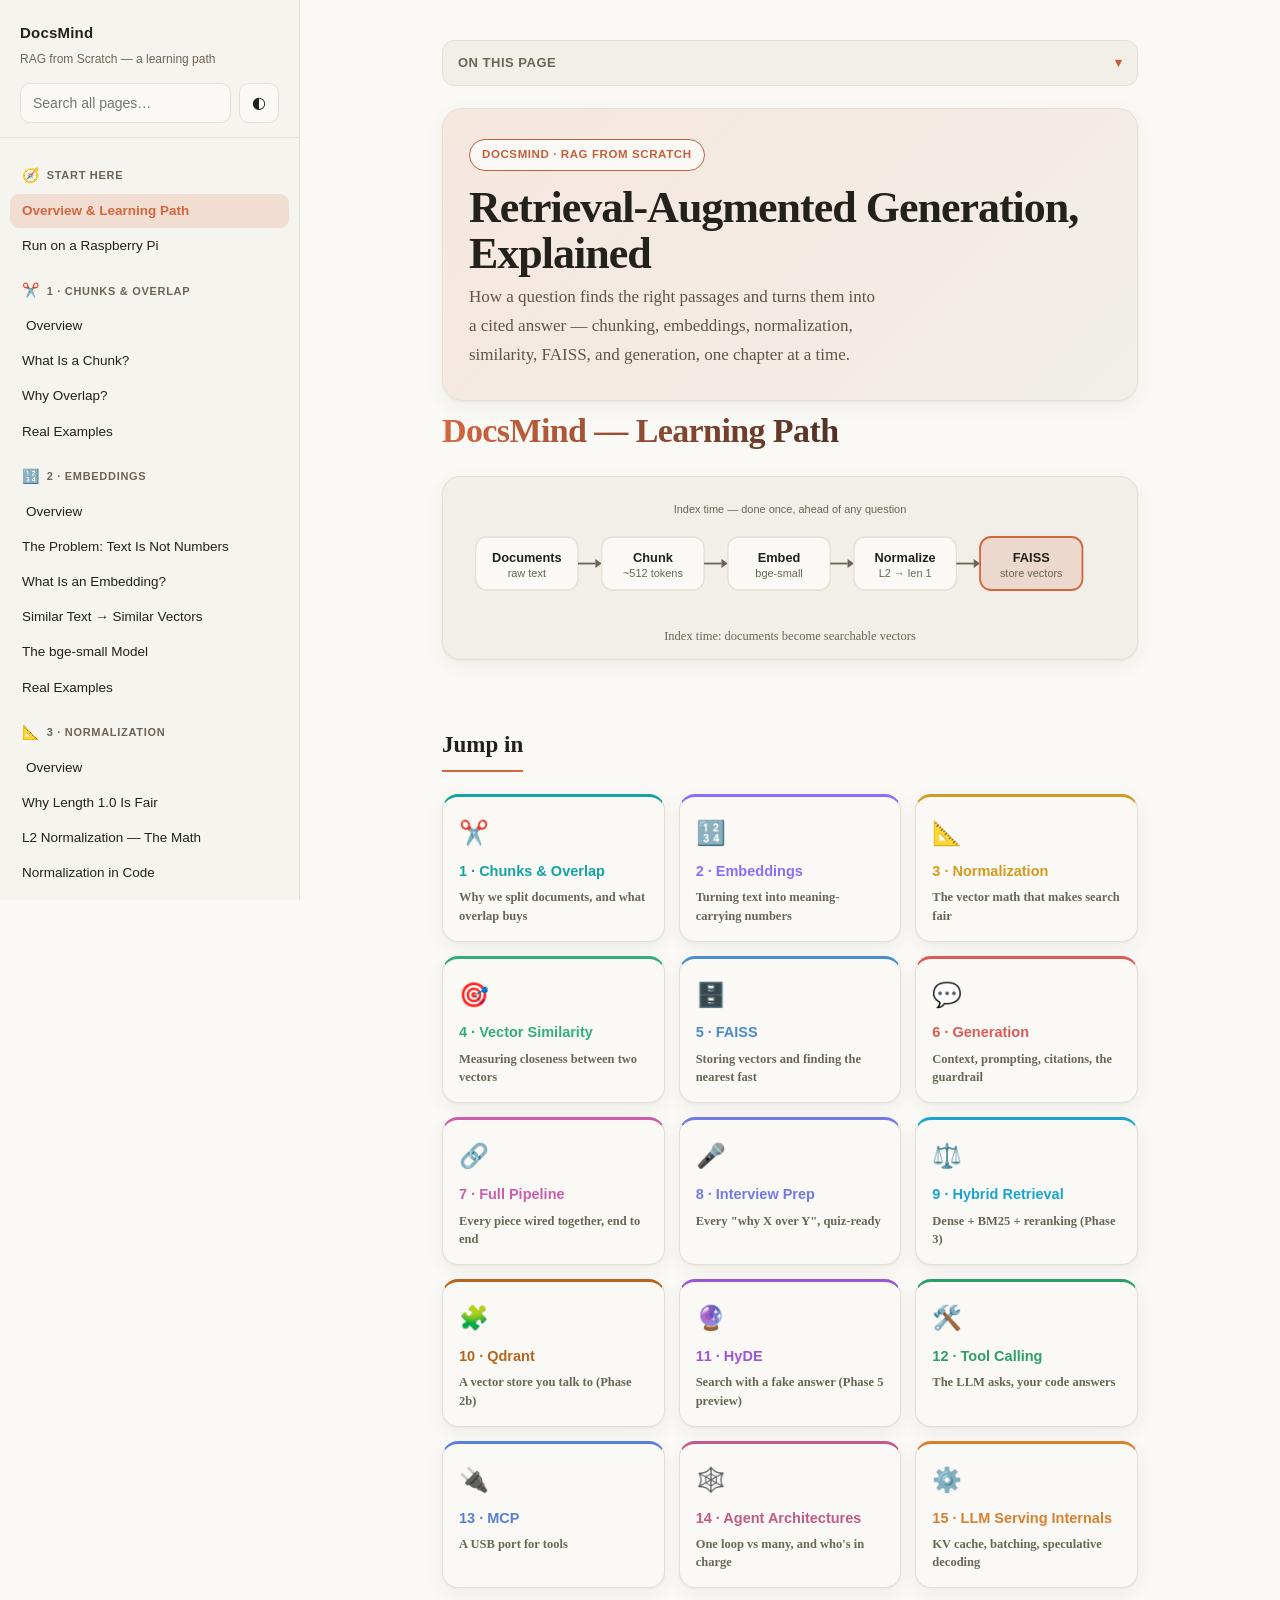
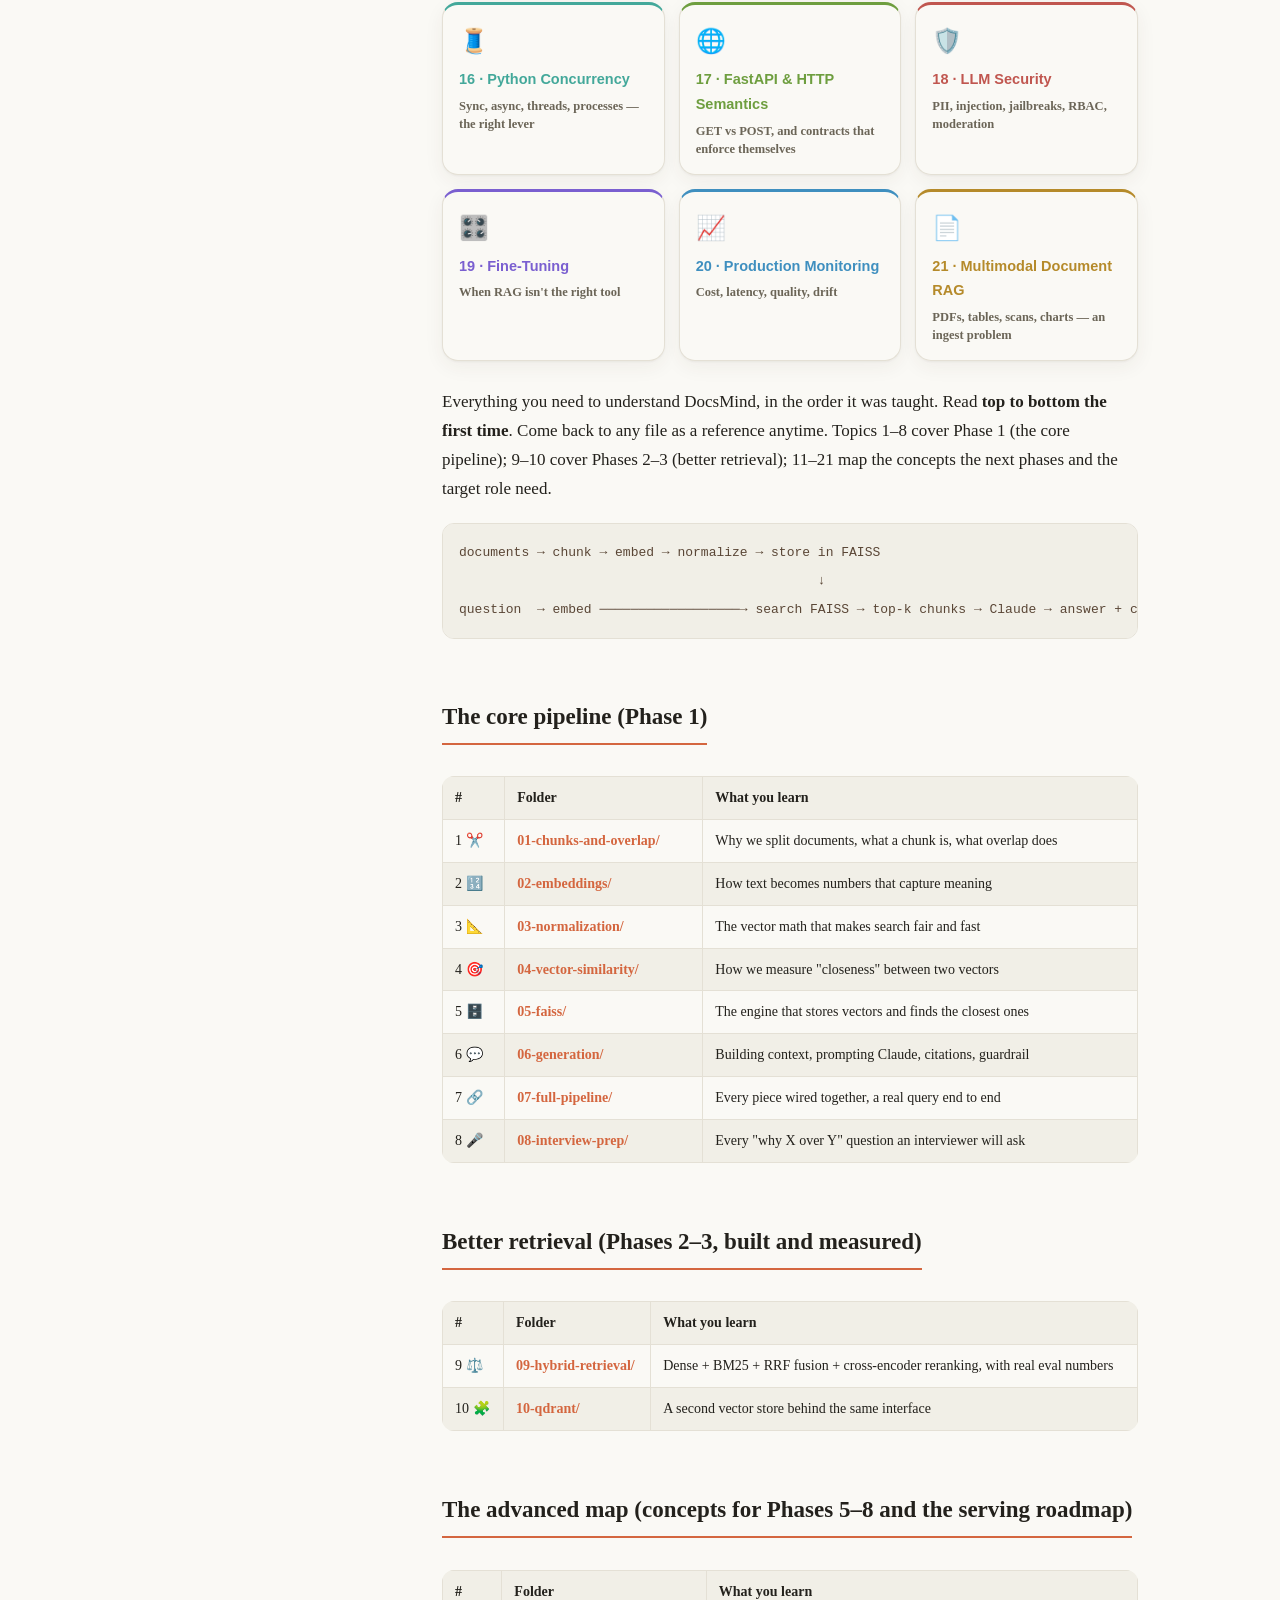
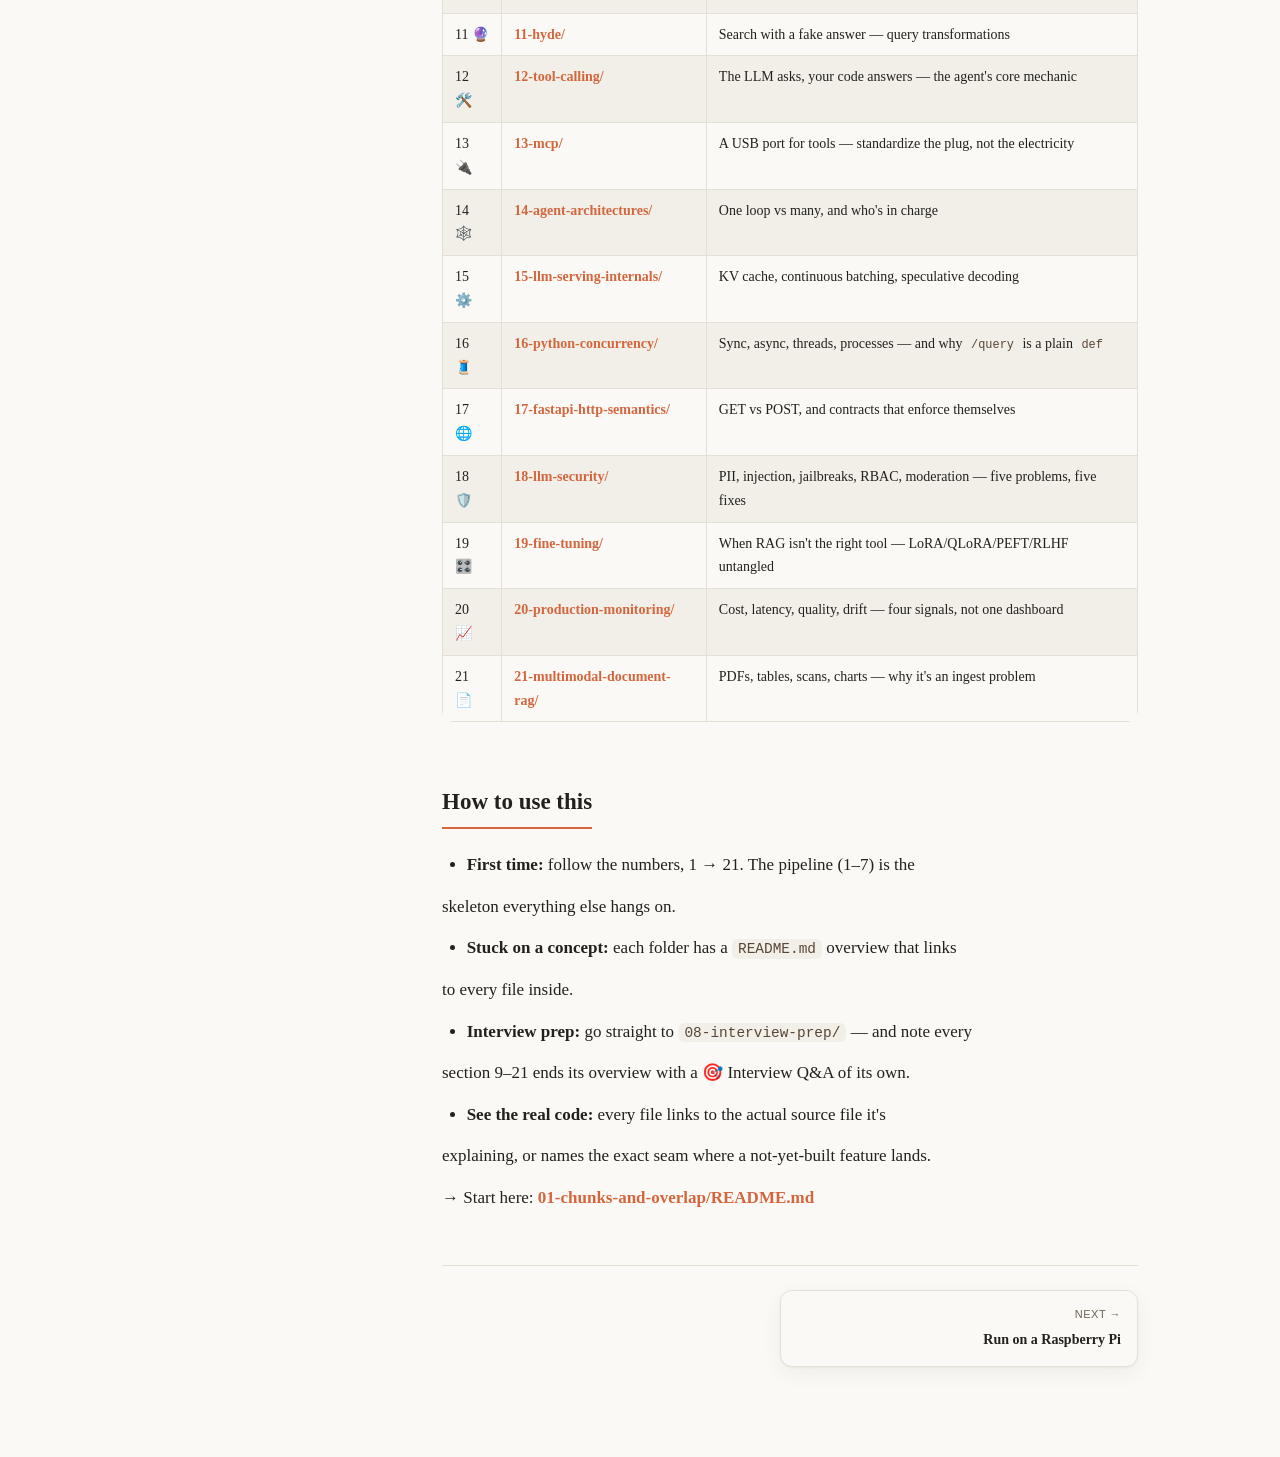
==== commit 27be1df3: "docs: reorganize learning path README into phase-grouped sections, rebuild site" ====
--- a/docs/index.html
+++ b/docs/index.html
@@ -275,7 +275,7 @@
 <div class="scrim" id="scrim"></div>
 <div class="searchpanel" id="searchpanel"></div>
 <script>
-const DATA={"nav":[{"label":"Start here","icon":"🧭","accent":"#d4663f","items":[{"path":"README.md","title":"Overview & Learning Path"},{"path":"RUN-ON-PI.md","title":"Run on a Raspberry Pi"}]},{"label":"1 · Chunks & Overlap","icon":"✂️","accent":"#14a3a3","items":[{"path":"01-chunks-and-overlap/README.md","title":"Overview"},{"path":"01-chunks-and-overlap/what-is-a-chunk.md","title":"What Is a Chunk?"},{"path":"01-chunks-and-overlap/why-overlap.md","title":"Why Overlap?"},{"path":"01-chunks-and-overlap/real-examples.md","title":"Real Examples"}]},{"label":"2 · Embeddings","icon":"🔢","accent":"#8b6dff","items":[{"path":"02-embeddings/README.md","title":"Overview"},{"path":"02-embeddings/problem-text-is-not-numbers.md","title":"The Problem: Text Is Not Numbers"},{"path":"02-embeddings/what-is-an-embedding.md","title":"What Is an Embedding?"},{"path":"02-embeddings/similar-text-similar-vectors.md","title":"Similar Text → Similar Vectors"},{"path":"02-embeddings/bge-small-model.md","title":"The bge-small Model"},{"path":"02-embeddings/real-examples.md","title":"Real Examples"}]},{"label":"3 · Normalization","icon":"📐","accent":"#d39a1f","items":[{"path":"03-normalization/README.md","title":"Overview"},{"path":"03-normalization/why-length-1.md","title":"Why Length 1.0 Is Fair"},{"path":"03-normalization/l2-normalization-math.md","title":"L2 Normalization — The Math"},{"path":"03-normalization/code-example.md","title":"Normalization in Code"}]},{"label":"4 · Vector Similarity","icon":"🎯","accent":"#34ad7c","items":[{"path":"04-vector-similarity/README.md","title":"Overview"},{"path":"04-vector-similarity/cosine-similarity.md","title":"Cosine Similarity"},{"path":"04-vector-similarity/similarity-scores.md","title":"Reading Similarity Scores"},{"path":"04-vector-similarity/search-example.md","title":"Search Example — Question to Top-k"}]},{"label":"5 · FAISS","icon":"🗄️","accent":"#4a8bd1","items":[{"path":"05-faiss/README.md","title":"Overview"},{"path":"05-faiss/problem-slow-search.md","title":"The Problem: Brute-Force Doesn't Scale"},{"path":"05-faiss/indexflatip-explained.md","title":"IndexFlatIP — Phase 1's Index"},{"path":"05-faiss/how-search-works.md","title":"How FAISS Search Works"},{"path":"05-faiss/code-walkthrough.md","title":"Code Walkthrough"},{"path":"05-faiss/benchmark-results.md","title":"Benchmark Results"},{"path":"05-faiss/phase1-vs-phase2.md","title":"Flat vs IVF vs HNSW vs PQ"}]},{"label":"6 · Generation","icon":"💬","accent":"#dd5b54","items":[{"path":"06-generation/README.md","title":"Overview"},{"path":"06-generation/system-prompt.md","title":"The System Prompt"},{"path":"06-generation/building-context.md","title":"Building the Context"},{"path":"06-generation/claude-generates.md","title":"The LLM Generates the Answer"},{"path":"06-generation/citation-extraction.md","title":"Citation Extraction"},{"path":"06-generation/guardrail.md","title":"The Guardrail — INSUFFICIENT_CONTEXT"}]},{"label":"7 · Full Pipeline","icon":"🔗","accent":"#cc5fab","items":[{"path":"07-full-pipeline/README.md","title":"Overview"},{"path":"07-full-pipeline/4-step-flow.md","title":"The 4-Step Flow"},{"path":"07-full-pipeline/phase1-end-to-end.md","title":"How the Code Wires Together"},{"path":"07-full-pipeline/real-query-example.md","title":"Real Query Example — End to End"}]},{"label":"8 · Interview Prep","icon":"🎤","accent":"#7479e6","items":[{"path":"08-interview-prep/README.md","title":"Overview"},{"path":"08-interview-prep/chunking-questions.md","title":"Chunking Questions"},{"path":"08-interview-prep/embedding-questions.md","title":"Embedding Questions"},{"path":"08-interview-prep/retrieval-questions.md","title":"Retrieval Questions"},{"path":"08-interview-prep/index-questions.md","title":"Index & Vector DB Questions"},{"path":"08-interview-prep/hybrid-questions.md","title":"Hybrid & Reranking Questions"},{"path":"08-interview-prep/generation-questions.md","title":"Generation Questions"},{"path":"08-interview-prep/pipeline-questions.md","title":"Pipeline Questions"},{"path":"08-interview-prep/cheat-sheet.md","title":"Cheat Sheet — One Page"}]},{"label":"9 · Hybrid Retrieval","icon":"⚖️","accent":"#19a4d1","items":[{"path":"09-hybrid-retrieval/README.md","title":"Overview"},{"path":"09-hybrid-retrieval/reranking-deep-dive.md","title":"Reranking — The Deep Dive"},{"path":"09-hybrid-retrieval/search-evaluation.md","title":"Search Evaluation"},{"path":"09-hybrid-retrieval/eval-results.md","title":"Eval Results — Does Hybrid Win?"}]},{"label":"10 · Qdrant","icon":"🧩","accent":"#b5651d","items":[{"path":"10-qdrant/README.md","title":"Overview"}]},{"label":"11 · HyDE","icon":"🔮","accent":"#9c55d4","items":[{"path":"11-hyde/README.md","title":"Overview"},{"path":"11-hyde/problem-and-fix.md","title":"The Problem and the Fix"},{"path":"11-hyde/code-seam-and-tradeoffs.md","title":"The Code Seam and the Cost"},{"path":"11-hyde/query-transformations.md","title":"Query Transformations — The Family"}]},{"label":"12 · Tool Calling","icon":"🛠️","accent":"#2e9e6b","items":[{"path":"12-tool-calling/README.md","title":"Overview"},{"path":"12-tool-calling/the-loop.md","title":"The Loop — Request, Execute, Continue"},{"path":"12-tool-calling/code-seam.md","title":"The Code Seam — Two Precise Places"},{"path":"12-tool-calling/reliability-and-security.md","title":"Reliability & Security — The Real Work"}]},{"label":"13 · MCP","icon":"🔌","accent":"#5a7fd6","items":[{"path":"13-mcp/README.md","title":"Overview"},{"path":"13-mcp/why-a-protocol.md","title":"Why a Protocol — The N × M Problem"},{"path":"13-mcp/docsmind-as-a-server.md","title":"DocsMind as a Server — and Why Not Yet"}]},{"label":"14 · Agent Architectures","icon":"🕸️","accent":"#c25a8a","items":[{"path":"14-agent-architectures/README.md","title":"Overview"},{"path":"14-agent-architectures/framework-comparison.md","title":"Frameworks — Four Tools, Four Layers"},{"path":"14-agent-architectures/patterns.md","title":"Single vs Multi-Agent vs Supervisor"},{"path":"14-agent-architectures/docsmind-choice.md","title":"DocsMind's Choice — One LangGraph Loop"}]},{"label":"15 · LLM Serving Internals","icon":"⚙️","accent":"#d97f2f","items":[{"path":"15-llm-serving-internals/README.md","title":"Overview"},{"path":"15-llm-serving-internals/kv-cache.md","title":"KV Cache — Memory for Compute"},{"path":"15-llm-serving-internals/continuous-batching.md","title":"Continuous Batching — No Idle GPU"},{"path":"15-llm-serving-internals/speculative-decoding.md","title":"Speculative Decoding — Guess & Verify"}]},{"label":"16 · Python Concurrency","icon":"🧵","accent":"#43a89a","items":[{"path":"16-python-concurrency/README.md","title":"Overview"},{"path":"16-python-concurrency/four-models.md","title":"Sync, Async, Threads, Processes & the GIL"},{"path":"16-python-concurrency/docsmind-server.md","title":"DocsMind's Server & the Async Footgun"}]},{"label":"17 · FastAPI & HTTP Semantics","icon":"🌐","accent":"#6e9e3f","items":[{"path":"17-fastapi-http-semantics/README.md","title":"Overview"},{"path":"17-fastapi-http-semantics/get-vs-post.md","title":"GET vs POST — Semantics, Not Convention"},{"path":"17-fastapi-http-semantics/request-contract.md","title":"The Request/Response Contract"},{"path":"17-fastapi-http-semantics/async-endpoint.md","title":"Building a Genuinely Async Endpoint"}]},{"label":"18 · LLM Security","icon":"🛡️","accent":"#c0564f","items":[{"path":"18-llm-security/README.md","title":"Overview"},{"path":"18-llm-security/five-problems.md","title":"The Five Problems"},{"path":"18-llm-security/code-seams.md","title":"The Code Seams — Where Defenses Slot In"},{"path":"18-llm-security/red-team-validation.md","title":"Costs, Severity & Red-Team Validation"}]},{"label":"19 · Fine-Tuning","icon":"🎛️","accent":"#7a5fd0","items":[{"path":"19-fine-tuning/README.md","title":"Overview"},{"path":"19-fine-tuning/rag-vs-fine-tuning.md","title":"RAG vs Fine-Tuning — Knowledge vs Behavior"},{"path":"19-fine-tuning/lora-qlora-peft-rlhf.md","title":"LoRA, QLoRA, PEFT, RLHF — Untangled"},{"path":"19-fine-tuning/tool-call-fix-path.md","title":"The Tool-Call Fix Path, in Cost Order"}]},{"label":"20 · Production Monitoring","icon":"📈","accent":"#3f8fbf","items":[{"path":"20-production-monitoring/README.md","title":"Overview"},{"path":"20-production-monitoring/four-signals.md","title":"The Four Signals — Cost, Latency, Quality, Drift"},{"path":"20-production-monitoring/wiring-it-in.md","title":"Wiring It In — Seams & Fire-Testing"}]},{"label":"21 · Multimodal Document RAG","icon":"📄","accent":"#b58a2a","items":[{"path":"21-multimodal-document-rag/README.md","title":"Overview"},{"path":"21-multimodal-document-rag/four-content-types.md","title":"Four Content Types, Four Extraction Problems"},{"path":"21-multimodal-document-rag/classify-route-normalize.md","title":"The Design — Classify, Route, Normalize"}]}],"pages":[{"path":"README.md","title":"Overview & Learning Path","section":"Start here","quiz":false,"accent":"#d4663f","html":"<div class=\"hero\"><span class=\"hero-badge\">DocsMind · RAG from Scratch<\/span><div class=\"hero-title\">Retrieval-Augmented Generation, Explained<\/div><p class=\"hero-sub\">How a question finds the right passages and turns them into a cited answer — chunking, embeddings, normalization, similarity, FAISS, and generation, one chapter at a time.<\/p><\/div><h1 id=\"docsmind-learning-path\">DocsMind — Learning Path<\/h1>\n<figure class=\"diagram\"><svg viewBox=\"0 0 720 132\" role=\"img\" aria-label=\"Index time: documents become searchable vectors\"><rect class=\"dg-box\" x=\"16\" y=\"46\" width=\"112\" height=\"58\" rx=\"12\"/><text class=\"dg-label\" x=\"72\" y=\"73\" text-anchor=\"middle\">Documents<\/text><text class=\"dg-sub\" x=\"72\" y=\"90\" text-anchor=\"middle\">raw text<\/text><line class=\"dg-line\" x1=\"128\" y1=\"75\" x2=\"147\" y2=\"75\"/><polygon class=\"dg-arrow\" points=\"147,70 154,75 147,80\"/><rect class=\"dg-box\" x=\"154\" y=\"46\" width=\"112\" height=\"58\" rx=\"12\"/><text class=\"dg-label\" x=\"210\" y=\"73\" text-anchor=\"middle\">Chunk<\/text><text class=\"dg-sub\" x=\"210\" y=\"90\" text-anchor=\"middle\">~512 tokens<\/text><line class=\"dg-line\" x1=\"266\" y1=\"75\" x2=\"285\" y2=\"75\"/><polygon class=\"dg-arrow\" points=\"285,70 292,75 285,80\"/><rect class=\"dg-box\" x=\"292\" y=\"46\" width=\"112\" height=\"58\" rx=\"12\"/><text class=\"dg-label\" x=\"348\" y=\"73\" text-anchor=\"middle\">Embed<\/text><text class=\"dg-sub\" x=\"348\" y=\"90\" text-anchor=\"middle\">bge-small<\/text><line class=\"dg-line\" x1=\"404\" y1=\"75\" x2=\"423\" y2=\"75\"/><polygon class=\"dg-arrow\" points=\"423,70 430,75 423,80\"/><rect class=\"dg-box\" x=\"430\" y=\"46\" width=\"112\" height=\"58\" rx=\"12\"/><text class=\"dg-label\" x=\"486\" y=\"73\" text-anchor=\"middle\">Normalize<\/text><text class=\"dg-sub\" x=\"486\" y=\"90\" text-anchor=\"middle\">L2 → len 1<\/text><line class=\"dg-line\" x1=\"542\" y1=\"75\" x2=\"561\" y2=\"75\"/><polygon class=\"dg-arrow\" points=\"561,70 568,75 561,80\"/><rect class=\"dg-box dg-hot\" x=\"568\" y=\"46\" width=\"112\" height=\"58\" rx=\"12\"/><text class=\"dg-label\" x=\"624\" y=\"73\" text-anchor=\"middle\">FAISS<\/text><text class=\"dg-sub\" x=\"624\" y=\"90\" text-anchor=\"middle\">store vectors<\/text><text class=\"dg-sub\" x=\"360\" y=\"20\" text-anchor=\"middle\">Index time — done once, ahead of any question<\/text><\/svg><figcaption>Index time: documents become searchable vectors<\/figcaption><\/figure>\n<h2 id=\"jump-in\">Jump in<\/h2><div class=\"section-cards\"><a class=\"seccard mdlink\" data-href=\"01-chunks-and-overlap/README.md\" href=\"#\" style=\"--card:#14a3a3\"><span class=\"sc-ic\">✂️<\/span><span class=\"sc-lbl\">1 · Chunks & Overlap<\/span><span class=\"sc-tag\">Why we split documents, and what overlap buys<\/span><\/a><a class=\"seccard mdlink\" data-href=\"02-embeddings/README.md\" href=\"#\" style=\"--card:#8b6dff\"><span class=\"sc-ic\">🔢<\/span><span class=\"sc-lbl\">2 · Embeddings<\/span><span class=\"sc-tag\">Turning text into meaning-carrying numbers<\/span><\/a><a class=\"seccard mdlink\" data-href=\"03-normalization/README.md\" href=\"#\" style=\"--card:#d39a1f\"><span class=\"sc-ic\">📐<\/span><span class=\"sc-lbl\">3 · Normalization<\/span><span class=\"sc-tag\">The vector math that makes search fair<\/span><\/a><a class=\"seccard mdlink\" data-href=\"04-vector-similarity/README.md\" href=\"#\" style=\"--card:#34ad7c\"><span class=\"sc-ic\">🎯<\/span><span class=\"sc-lbl\">4 · Vector Similarity<\/span><span class=\"sc-tag\">Measuring closeness between two vectors<\/span><\/a><a class=\"seccard mdlink\" data-href=\"05-faiss/README.md\" href=\"#\" style=\"--card:#4a8bd1\"><span class=\"sc-ic\">🗄️<\/span><span class=\"sc-lbl\">5 · FAISS<\/span><span class=\"sc-tag\">Storing vectors and finding the nearest fast<\/span><\/a><a class=\"seccard mdlink\" data-href=\"06-generation/README.md\" href=\"#\" style=\"--card:#dd5b54\"><span class=\"sc-ic\">💬<\/span><span class=\"sc-lbl\">6 · Generation<\/span><span class=\"sc-tag\">Context, prompting, citations, the guardrail<\/span><\/a><a class=\"seccard mdlink\" data-href=\"07-full-pipeline/README.md\" href=\"#\" style=\"--card:#cc5fab\"><span class=\"sc-ic\">🔗<\/span><span class=\"sc-lbl\">7 · Full Pipeline<\/span><span class=\"sc-tag\">Every piece wired together, end to end<\/span><\/a><a class=\"seccard mdlink\" data-href=\"08-interview-prep/README.md\" href=\"#\" style=\"--card:#7479e6\"><span class=\"sc-ic\">🎤<\/span><span class=\"sc-lbl\">8 · Interview Prep<\/span><span class=\"sc-tag\">Every \"why X over Y\", quiz-ready<\/span><\/a><a class=\"seccard mdlink\" data-href=\"09-hybrid-retrieval/README.md\" href=\"#\" style=\"--card:#19a4d1\"><span class=\"sc-ic\">⚖️<\/span><span class=\"sc-lbl\">9 · Hybrid Retrieval<\/span><span class=\"sc-tag\">Dense + BM25 + reranking (Phase 3)<\/span><\/a><a class=\"seccard mdlink\" data-href=\"10-qdrant/README.md\" href=\"#\" style=\"--card:#b5651d\"><span class=\"sc-ic\">🧩<\/span><span class=\"sc-lbl\">10 · Qdrant<\/span><span class=\"sc-tag\">A vector store you talk to (Phase 2b)<\/span><\/a><a class=\"seccard mdlink\" data-href=\"11-hyde/README.md\" href=\"#\" style=\"--card:#9c55d4\"><span class=\"sc-ic\">🔮<\/span><span class=\"sc-lbl\">11 · HyDE<\/span><span class=\"sc-tag\">Search with a fake answer (Phase 5 preview)<\/span><\/a><a class=\"seccard mdlink\" data-href=\"12-tool-calling/README.md\" href=\"#\" style=\"--card:#2e9e6b\"><span class=\"sc-ic\">🛠️<\/span><span class=\"sc-lbl\">12 · Tool Calling<\/span><span class=\"sc-tag\">The LLM asks, your code answers<\/span><\/a><a class=\"seccard mdlink\" data-href=\"13-mcp/README.md\" href=\"#\" style=\"--card:#5a7fd6\"><span class=\"sc-ic\">🔌<\/span><span class=\"sc-lbl\">13 · MCP<\/span><span class=\"sc-tag\">A USB port for tools<\/span><\/a><a class=\"seccard mdlink\" data-href=\"14-agent-architectures/README.md\" href=\"#\" style=\"--card:#c25a8a\"><span class=\"sc-ic\">🕸️<\/span><span class=\"sc-lbl\">14 · Agent Architectures<\/span><span class=\"sc-tag\">One loop vs many, and who's in charge<\/span><\/a><a class=\"seccard mdlink\" data-href=\"15-llm-serving-internals/README.md\" href=\"#\" style=\"--card:#d97f2f\"><span class=\"sc-ic\">⚙️<\/span><span class=\"sc-lbl\">15 · LLM Serving Internals<\/span><span class=\"sc-tag\">KV cache, batching, speculative decoding<\/span><\/a><a class=\"seccard mdlink\" data-href=\"16-python-concurrency/README.md\" href=\"#\" style=\"--card:#43a89a\"><span class=\"sc-ic\">🧵<\/span><span class=\"sc-lbl\">16 · Python Concurrency<\/span><span class=\"sc-tag\">Sync, async, threads, processes — the right lever<\/span><\/a><a class=\"seccard mdlink\" data-href=\"17-fastapi-http-semantics/README.md\" href=\"#\" style=\"--card:#6e9e3f\"><span class=\"sc-ic\">🌐<\/span><span class=\"sc-lbl\">17 · FastAPI & HTTP Semantics<\/span><span class=\"sc-tag\">GET vs POST, and contracts that enforce themselves<\/span><\/a><a class=\"seccard mdlink\" data-href=\"18-llm-security/README.md\" href=\"#\" style=\"--card:#c0564f\"><span class=\"sc-ic\">🛡️<\/span><span class=\"sc-lbl\">18 · LLM Security<\/span><span class=\"sc-tag\">PII, injection, jailbreaks, RBAC, moderation<\/span><\/a><a class=\"seccard mdlink\" data-href=\"19-fine-tuning/README.md\" href=\"#\" style=\"--card:#7a5fd0\"><span class=\"sc-ic\">🎛️<\/span><span class=\"sc-lbl\">19 · Fine-Tuning<\/span><span class=\"sc-tag\">When RAG isn't the right tool<\/span><\/a><a class=\"seccard mdlink\" data-href=\"20-production-monitoring/README.md\" href=\"#\" style=\"--card:#3f8fbf\"><span class=\"sc-ic\">📈<\/span><span class=\"sc-lbl\">20 · Production Monitoring<\/span><span class=\"sc-tag\">Cost, latency, quality, drift<\/span><\/a><a class=\"seccard mdlink\" data-href=\"21-multimodal-document-rag/README.md\" href=\"#\" style=\"--card:#b58a2a\"><span class=\"sc-ic\">📄<\/span><span class=\"sc-lbl\">21 · Multimodal Document RAG<\/span><span class=\"sc-tag\">PDFs, tables, scans, charts — an ingest problem<\/span><\/a><\/div>\n<p>Everything you need to understand Phase 1 of DocsMind, in the order it was taught. Read <strong>top to bottom the first time<\/strong>. Come back to any file as a reference anytime.<\/p>\n<pre><code>documents → chunk → embed → normalize → store in FAISS\n                                              ↓\nquestion  → embed ──────────────────→ search FAISS → top-k chunks → Claude → answer + citations<\/code><\/pre>\n<h2 id=\"topics-in-order\">Topics (in order)<\/h2>\n<div class=\"table-scroll\"><table><thead><tr><th>#<\/th><th>Folder<\/th><th>What you learn<\/th><\/tr><\/thead><tbody><tr><td>1<\/td><td><a class=\"mdlink\" data-href=\"01-chunks-and-overlap/\" href=\"#\">01-chunks-and-overlap/<\/a><\/td><td>Why we split documents, what a chunk is, what overlap does<\/td><\/tr><tr><td>2<\/td><td><a class=\"mdlink\" data-href=\"02-embeddings/\" href=\"#\">02-embeddings/<\/a><\/td><td>How text becomes numbers that capture meaning<\/td><\/tr><tr><td>3<\/td><td><a class=\"mdlink\" data-href=\"03-normalization/\" href=\"#\">03-normalization/<\/a><\/td><td>The vector math that makes search fair and fast<\/td><\/tr><tr><td>4<\/td><td><a class=\"mdlink\" data-href=\"04-vector-similarity/\" href=\"#\">04-vector-similarity/<\/a><\/td><td>How we measure \"closeness\" between two vectors<\/td><\/tr><tr><td>5<\/td><td><a class=\"mdlink\" data-href=\"05-faiss/\" href=\"#\">05-faiss/<\/a><\/td><td>The engine that stores vectors and finds the closest ones<\/td><\/tr><tr><td>6<\/td><td><a class=\"mdlink\" data-href=\"06-generation/\" href=\"#\">06-generation/<\/a><\/td><td>Building context, prompting Claude, citations, guardrail<\/td><\/tr><tr><td>7<\/td><td><a class=\"mdlink\" data-href=\"07-full-pipeline/\" href=\"#\">07-full-pipeline/<\/a><\/td><td>Every piece wired together, a real query end to end<\/td><\/tr><tr><td>8<\/td><td><a class=\"mdlink\" data-href=\"08-interview-prep/\" href=\"#\">08-interview-prep/<\/a><\/td><td>Every \"why X over Y\" question an interviewer will ask<\/td><\/tr><\/tbody><\/table><\/div>\n<h2 id=\"how-to-use-this\">How to use this<\/h2>\n<ul><li><strong>First time:<\/strong> follow the numbers, 1 → 7.<\/li><li><strong>Stuck on a concept:<\/strong> each folder has a <code>README.md<\/code> that links to every file inside.<\/li><li><strong>Interview prep:<\/strong> go straight to <code>08-interview-prep/<\/code> — it has crisp answers for every tradeoff question.<\/li><li><strong>See the real code:<\/strong> every file links to the actual source file it's explaining.<\/li><\/ul>\n<p>→ Start here: <strong><a class=\"mdlink\" data-href=\"01-chunks-and-overlap/README.md\" href=\"#\">01-chunks-and-overlap/README.md<\/a><\/strong><\/p>","toc":[{"level":2,"id":"jump-in","text":"Jump in"},{"level":2,"id":"topics-in-order","text":"Topics (in order)"},{"level":2,"id":"how-to-use-this","text":"How to use this"}],"text":"docsmind · rag from scratch retrieval-augmented generation, explained how a question finds the right passages and turns them into a cited answer — chunking, embeddings, normalization, similarity, faiss, and generation, one chapter at a time. docsmind — learning path documents raw text chunk ~512 tokens embed bge-small normalize l2 → len 1 faiss store vectors index time — done once, ahead of any question index time: documents become searchable vectors jump in ✂️ 1 · chunks & overlap why we split documents, and what overlap buys 🔢 2 · embeddings turning text into meaning-carrying numbers 📐 3 · normalization the vector math that makes search fair 🎯 4 · vector similarity measuring closeness between two vectors 🗄️ 5 · faiss storing vectors and finding the nearest fast 💬 6 · generation context, prompting, citations, the guardrail 🔗 7 · full pipeline every piece wired together, end to end 🎤 8 · interview prep every \"why x over y\", quiz-ready ⚖️ 9 · hybrid retrieval dense + bm25 + reranking (phase 3) 🧩 10 · qdrant a vector store you talk to (phase 2b) 🔮 11 · hyde search with a fake answer (phase 5 preview) 🛠️ 12 · tool calling the llm asks, your code answers 🔌 13 · mcp a usb port for tools 🕸️ 14 · agent architectures one loop vs many, and who's in charge ⚙️ 15 · llm serving internals kv cache, batching, speculative decoding 🧵 16 · python concurrency sync, async, threads, processes — the right lever 🌐 17 · fastapi & http semantics get vs post, and contracts that enforce themselves 🛡️ 18 · llm security pii, injection, jailbreaks, rbac, moderation 🎛️ 19 · fine-tuning when rag isn't the right tool 📈 20 · production monitoring cost, latency, quality, drift 📄 21 · multimodal document rag pdfs, tables, scans, charts — an ingest problem everything you need to understand phase 1 of docsmind, in the order it was taught. read top to bottom the first time . come back to any file as a reference anytime. documents → chunk → embed → normalize → store in faiss ↓ question → embed ──────────────────→ search faiss → top-k chunks → claude → answer + citations topics (in order) # folder what you learn 1 01-chunks-and-overlap/ why we split documents, what a chunk is, what overlap does 2 02-embeddings/ how text becomes numbers that capture meaning 3 03-normalization/ the vector math that makes search fair and fast 4 04-vector-similarity/ how we measure \"closeness\" between two vectors 5 05-faiss/ the engine that stores vectors and finds the closest ones 6 06-generation/ building context, prompting claude, citations, guardrail 7 07-full-pipeline/ every piece wired together, a real query end to end 8 08-interview-prep/ every \"why x over y\" question an interviewer will ask how to use this first time: follow the numbers, 1 → 7. stuck on a concept: each folder has a readme.md that links to every file inside. interview prep: go straight to 08-interview-prep/ — it has crisp answers for every tradeoff question. see the real code: every file links to the actual source file it's explaining. → start here: 01-chunks-and-overlap/readme.md","words":523},{"path":"RUN-ON-PI.md","title":"Run on a Raspberry Pi","section":"Start here","quiz":false,"accent":"#d4663f","html":"<h1 id=\"run-on-a-raspberry-pi-or-any-device\">Run on a Raspberry Pi (or any device)<\/h1>\n<div class=\"callout tldr\"><div class=\"cic\">💡<\/div><div class=\"cbody\"><span class=\"clead\">TL;DR<\/span> This site is a single self-contained <code>index.html<\/code> — all the content is baked in at build time. No database, no internet, no runtime dependencies. It even works by double-clicking the file. Serve the folder with any tiny web server to open it from your phone or another machine on the network.<\/div><\/div>\n<h2 id=\"the-one-file-that-matters\">The one file that matters<\/h2>\n<p><code>index.html<\/code> holds everything — every chapter, the search index, the diagrams. Copy that one file anywhere and it works offline. The other files (<code>_site.css<\/code>, <code>_app.js<\/code>, <code>_diagrams.js<\/code>, <code>build.js<\/code>, and the <code>.md<\/code> sources) are only needed if you want to <strong>edit the content and rebuild<\/strong>.<\/p>\n<h2 id=\"option-1-python-already-on-every-pi-30-seconds\">Option 1 — Python (already on every Pi), 30 seconds<\/h2>\n<pre><code class=\"language-bash\"><span class=\"tok-command\">cd<\/span> /path/to/docs_mind/docs\n<span class=\"tok-command\">python3<\/span> <span class=\"tok-flag\">-m<\/span> http.server <span class=\"tok-number\">9001<\/span><\/code><\/pre>\n<p>Then open <strong>http://localhost:9001<\/strong> on the Pi, or <strong>http://&lt;pi-ip&gt;:9001<\/strong> from your laptop or phone on the same network (find the IP with <code>hostname -I<\/code>).<\/p>\n<h2 id=\"option-2-always-on-with-systemd-survives-reboot\">Option 2 — Always-on with systemd (survives reboot)<\/h2>\n<pre><code class=\"language-bash\"><span class=\"tok-command\">sudo<\/span> tee /etc/systemd/system/docsmind-site.service &gt;/dev/null &lt;&lt;<span class=\"tok-string\">'EOF'<\/span>\n[Unit]\nDescription=DocsMind learning site\nAfter=network.target\n\n[Service]\nWorkingDirectory=/home/ajmalrasi/docs_mind/docs\nExecStart=/usr/bin/<span class=\"tok-command\">python3<\/span> <span class=\"tok-flag\">-m<\/span> http.server <span class=\"tok-number\">9001<\/span>\nRestart=always\nUser=ajmalrasi\n\n[Install]\nWantedBy=multi-user.target\nEOF\n\n<span class=\"tok-command\">sudo<\/span> <span class=\"tok-command\">systemctl<\/span> daemon-reload\n<span class=\"tok-command\">sudo<\/span> <span class=\"tok-command\">systemctl<\/span> enable <span class=\"tok-flag\">--now<\/span> docsmind-site<\/code><\/pre>\n<p>Now it starts on boot and restarts if it crashes. Check it: <code>systemctl status docsmind-site<\/code>. Logs: <code>journalctl -u docsmind-site -f<\/code>.<\/p>\n<blockquote><p>Adjust <code>WorkingDirectory<\/code> and <code>User<\/code> to where you copied the folder. Pick a port that doesn't clash with anything else already running on the Pi (the KoiReader prep site uses 9000, so this one uses 9001).<\/p><\/blockquote>\n<h2 id=\"copying-to-the-pi\">Copying to the Pi<\/h2>\n<p>From your computer:<\/p>\n<pre><code class=\"language-bash\"><span class=\"tok-command\">scp<\/span> <span class=\"tok-flag\">-r<\/span> docs_mind/docs pi@&lt;pi-ip&gt;:/home/ajmalrasi/docsmind-site<\/code><\/pre>\n<p>Or just copy the single <code>index.html<\/code> onto a USB stick — the whole site is a few hundred KB of plain text.<\/p>\n<h2 id=\"editing-the-content\">Editing the content<\/h2>\n<p>The <code>.md<\/code> files are the source of truth. Edit them, then rebuild:<\/p>\n<pre><code class=\"language-bash\"><span class=\"tok-command\">cd<\/span> docs_mind/docs\n<span class=\"tok-command\">node<\/span> build.js          <span class=\"tok-comment\"># regenerates index.html<\/span><\/code><\/pre>\n<p>If you don't have Node on the Pi, edit the <code>.md<\/code> files on your laptop, run <code>node build.js<\/code> there, and copy the new <code>index.html<\/code> over.<\/p>\n<h2 id=\"features-baked-in\">Features baked in<\/h2>\n<ul><li><strong>Search:<\/strong> type in the box for instant full-text search across all pages<\/li><\/ul>\n<p>(↑/↓ to move, Enter to open).<\/p>\n<ul><li><strong>Dark / light:<\/strong> toggle with the ◐ button; the preference is remembered.<\/li><li><strong>Quiz mode:<\/strong> on any <em>Interview Prep<\/em> question page, hit \"Quiz me · hide<\/li><\/ul>\n<p>answers\" to collapse every answer, then click a question to reveal it.<\/p>\n<ul><li><strong>Outline:<\/strong> long pages show an \"On this page\" jump list.<\/li><li><strong>Diagrams:<\/strong> the pipeline and cosine-similarity diagrams are inline SVG — they<\/li><\/ul>\n<p>adapt to light/dark automatically.<\/p>\n<ul><li><strong>Fully offline:<\/strong> no CDN, no external fonts or scripts. Works on an air-gapped<\/li><\/ul>\n<p>device, idles at near-zero CPU/RAM — fine on a Pi Zero.<\/p>\n<p>→ Back to the <a class=\"mdlink\" data-href=\"README.md\" href=\"#\">Overview<\/a>.<\/p>","toc":[{"level":2,"id":"the-one-file-that-matters","text":"The one file that matters"},{"level":2,"id":"option-1-python-already-on-every-pi-30-seconds","text":"Option 1 — Python (already on every Pi), 30 seconds"},{"level":2,"id":"option-2-always-on-with-systemd-survives-reboot","text":"Option 2 — Always-on with systemd (survives reboot)"},{"level":2,"id":"copying-to-the-pi","text":"Copying to the Pi"},{"level":2,"id":"editing-the-content","text":"Editing the content"},{"level":2,"id":"features-baked-in","text":"Features baked in"}],"text":"run on a raspberry pi (or any device) 💡 tl;dr this site is a single self-contained index.html — all the content is baked in at build time. no database, no internet, no runtime dependencies. it even works by double-clicking the file. serve the folder with any tiny web server to open it from your phone or another machine on the network. the one file that matters index.html holds everything — every chapter, the search index, the diagrams. copy that one file anywhere and it works offline. the other files ( _site.css , _app.js , _diagrams.js , build.js , and the .md sources) are only needed if you want to edit the content and rebuild . option 1 — python (already on every pi), 30 seconds cd /path/to/docs_mind/docs python3 -m http.server 9001 then open http://localhost:9001 on the pi, or http://<pi-ip>:9001 from your laptop or phone on the same network (find the ip with hostname -i ). option 2 — always-on with systemd (survives reboot) sudo tee /etc/systemd/system/docsmind-site.service >/dev/null << 'eof' [unit] description=docsmind learning site after=network.target [service] workingdirectory=/home/ajmalrasi/docs_mind/docs execstart=/usr/bin/ python3 -m http.server 9001 restart=always user=ajmalrasi [install] wantedby=multi-user.target eof sudo systemctl daemon-reload sudo systemctl enable --now docsmind-site now it starts on boot and restarts if it crashes. check it: systemctl status docsmind-site . logs: journalctl -u docsmind-site -f . adjust workingdirectory and user to where you copied the folder. pick a port that doesn't clash with anything else already running on the pi (the koireader prep site uses 9000, so this one uses 9001). copying to the pi from your computer: scp -r docs_mind/docs pi@<pi-ip>:/home/ajmalrasi/docsmind-site or just copy the single index.html onto a usb stick — the whole site is a few hundred kb of plain text. editing the content the .md files are the source of truth. edit them, then rebuild: cd docs_mind/docs node build.js # regenerates index.html if you don't have node on the pi, edit the .md files on your laptop, run node build.js there, and copy the new index.html over. features baked in search: type in the box for instant full-text search across all pages (↑/↓ to move, enter to open). dark / light: toggle with the ◐ button; the preference is remembered. quiz mode: on any interview prep question page, hit \"quiz me · hide answers\" to collapse every answer, then click a question to reveal it. outline: long pages show an \"on this page\" jump list. diagrams: the pipeline and cosine-similarity diagrams are inline svg — they adapt to light/dark automatically. fully offline: no cdn, no external fonts or scripts. works on an air-gapped device, idles at near-zero cpu/ram — fine on a pi zero. → back to the overview .","words":444},{"path":"01-chunks-and-overlap/README.md","title":"Overview","section":"1 · Chunks & Overlap","quiz":false,"accent":"#14a3a3","html":"<h1 id=\"01-chunks-overlap\">01 — Chunks &amp; Overlap<\/h1>\n<p><strong>The big idea:<\/strong> Documents are too long and too broad to search as a whole. We split them into small focused pieces called <em>chunks<\/em>. We overlap neighboring chunks slightly so ideas at the boundary don't get lost.<\/p>\n<h2 id=\"files-in-this-folder\">Files in this folder<\/h2>\n<div class=\"table-scroll\"><table><thead><tr><th>File<\/th><th>What it covers<\/th><\/tr><\/thead><tbody><tr><td><a class=\"mdlink\" data-href=\"what-is-a-chunk.md\" href=\"#\">what-is-a-chunk.md<\/a><\/td><td>What a chunk is, what it contains, why small<\/td><\/tr><tr><td><a class=\"mdlink\" data-href=\"why-overlap.md\" href=\"#\">why-overlap.md<\/a><\/td><td>The boundary problem and how overlap solves it<\/td><\/tr><tr><td><a class=\"mdlink\" data-href=\"real-examples.md\" href=\"#\">real-examples.md<\/a><\/td><td>Actual text from your docs shown being chunked<\/td><\/tr><\/tbody><\/table><\/div>\n<h2 id=\"interview-qa\">🎯 Interview Q&amp;A<\/h2>\n<p><strong>Q: Why chunk at all?<\/strong> Because embedding a whole document into one vector averages out all its topics into a blurry signal. A chunk about event horizons gives a sharp, focused vector. That's what makes retrieval precise.<\/p>\n<p><strong>Q: Big chunks vs small chunks?<\/strong> Small → sharper retrieval, less context per hit. Large → fuzzier retrieval (embedding averages more ideas), more context per hit. 512 tokens is a common sweet spot for technical prose. You tune it by measuring retrieval quality on an eval set, not by guessing.<\/p>\n<p><strong>Q: Why 512 specifically in Phase 1?<\/strong> Two reasons: (1) it balances precision vs context for technical docs, and (2) it matches the hard limit of <code>bge-small-en-v1.5<\/code> — feed it more than 512 tokens and it <strong>silently truncates<\/strong> the tail. Chunk size should never exceed the embedding model's max input length.<\/p>\n<p><strong>Q: Fixed-size vs sentence-aware vs semantic chunking?<\/strong><\/p>\n<ul><li><strong>Fixed-size:<\/strong> cuts every N tokens, fast, can cut mid-sentence.<\/li><li><strong>Sentence-aware (Phase 1):<\/strong> breaks on sentence boundaries, readable, good default.<\/li><li><strong>Semantic:<\/strong> splits where the topic changes, smartest but slower.<\/li><li><strong>Structural:<\/strong> splits on markdown headers / code blocks — great for technical docs.<\/li><\/ul>\n<p><strong>Q: What does overlap cost?<\/strong> Duplicated storage and sometimes the same content retrieved twice. Typical overlap is 10–20% of chunk size. Phase 1 uses 64/512 ≈ 12.5%.<\/p>\n<h2 id=\"code\">Code<\/h2>\n<p><code class=\"srcref\" title=\"source file in the repo\">docsmind/ingestion/chunker.py<\/code><\/p>\n<p>→ Next: <strong><a class=\"mdlink\" data-href=\"../02-embeddings/README.md\" href=\"#\">02-embeddings/README.md<\/a><\/strong><\/p>","toc":[{"level":2,"id":"files-in-this-folder","text":"Files in this folder"},{"level":2,"id":"interview-qa","text":"🎯 Interview Q&amp;A"},{"level":2,"id":"code","text":"Code"}],"text":"01 — chunks & overlap the big idea: documents are too long and too broad to search as a whole. we split them into small focused pieces called chunks . we overlap neighboring chunks slightly so ideas at the boundary don't get lost. files in this folder file what it covers what-is-a-chunk.md what a chunk is, what it contains, why small why-overlap.md the boundary problem and how overlap solves it real-examples.md actual text from your docs shown being chunked 🎯 interview q&a q: why chunk at all? because embedding a whole document into one vector averages out all its topics into a blurry signal. a chunk about event horizons gives a sharp, focused vector. that's what makes retrieval precise. q: big chunks vs small chunks? small → sharper retrieval, less context per hit. large → fuzzier retrieval (embedding averages more ideas), more context per hit. 512 tokens is a common sweet spot for technical prose. you tune it by measuring retrieval quality on an eval set, not by guessing. q: why 512 specifically in phase 1? two reasons: (1) it balances precision vs context for technical docs, and (2) it matches the hard limit of bge-small-en-v1.5 — feed it more than 512 tokens and it silently truncates the tail. chunk size should never exceed the embedding model's max input length. q: fixed-size vs sentence-aware vs semantic chunking? fixed-size: cuts every n tokens, fast, can cut mid-sentence. sentence-aware (phase 1): breaks on sentence boundaries, readable, good default. semantic: splits where the topic changes, smartest but slower. structural: splits on markdown headers / code blocks — great for technical docs. q: what does overlap cost? duplicated storage and sometimes the same content retrieved twice. typical overlap is 10–20% of chunk size. phase 1 uses 64/512 ≈ 12.5%. code docsmind/ingestion/chunker.py → next: 02-embeddings/readme.md","words":300},{"path":"01-chunks-and-overlap/what-is-a-chunk.md","title":"What Is a Chunk?","section":"1 · Chunks & Overlap","quiz":false,"accent":"#14a3a3","html":"<h1 id=\"what-is-a-chunk\">What Is a Chunk?<\/h1>\n<div class=\"callout tldr\"><div class=\"cic\">💡<\/div><div class=\"cbody\"><span class=\"clead\">TL;DR<\/span> A chunk is a small slice of a document — a few hundred words — kept together with the name of the file it came from.<\/div><\/div>\n<h2 id=\"why-not-use-the-whole-document\">Why not use the whole document?<\/h2>\n<p>Imagine one file covering black holes, the solar system, and rockets all at once. If you embed the whole thing into one vector, that vector has to represent all three topics at the same time. It becomes a blurry average. When someone asks about event horizons, the retrieval pulls back the whole doc — most of it irrelevant.<\/p>\n<p>Chunks fix this: each chunk is about <strong>one focused idea<\/strong>. Its embedding is a sharp, specific signal, not a blurry average.<\/p>\n<h2 id=\"what-a-chunk-looks-like-in-code\">What a chunk looks like in code<\/h2>\n<pre><code class=\"language-python\">Chunk {\n    id:       <span class=\"tok-string\">\"node_a1b2c3\"<\/span>,\n    text:     <span class=\"tok-string\">\"The event horizon is the boundary of a black hole, not a physical surface...\"<\/span>,\n    source:   <span class=\"tok-string\">\"black_holes.md\"<\/span>,\n    metadata: { <span class=\"tok-string\">\"file_path\"<\/span>: <span class=\"tok-string\">\"data/sample_docs/black_holes.md\"<\/span> }\n}<\/code><\/pre>\n<ul><li><code>text<\/code> — the actual slice of document text (~380 words / 512 tokens)<\/li><li><code>source<\/code> — which file it came from. This is what powers <strong>citations<\/strong> later.<\/li><\/ul>\n<p>When the model answers <em>\"nothing can escape the event horizon [1]\"<\/em>, the <code>[1]<\/code>   maps back to this <code>source<\/code> field.<\/p>\n<ul><li><code>id<\/code> — unique identifier generated by LlamaIndex<\/li><\/ul>\n<h2 id=\"how-chunks-are-created\">How chunks are created<\/h2>\n<pre><code class=\"language-python\"><span class=\"tok-comment\"># docsmind/ingestion/chunker.py<\/span>\nsplitter = SentenceSplitter(chunk_size=<span class=\"tok-number\">512<\/span>, chunk_overlap=<span class=\"tok-number\">64<\/span>)\nnodes = splitter.get_nodes_from_documents(documents)<\/code><\/pre>\n<ul><li><code>chunk_size=512<\/code> → up to 512 <strong>tokens<\/strong> per chunk (~380 words)<\/li><li><code>chunk_overlap=64<\/code> → see <a class=\"mdlink\" data-href=\"why-overlap.md\" href=\"#\">why-overlap.md<\/a><\/li><li><strong>Sentence-aware:<\/strong> it tries to break at sentence boundaries so text stays readable<\/li><\/ul>\n<h2 id=\"after-chunking\">After chunking<\/h2>\n<p>The sample corpus has 5 space docs (black holes, the solar system, rockets, the ISS, stellar life cycles), each short enough to produce one chunk — so you end up with 5 chunks. With longer documents you'd get many chunks per file. Each chunk will be:<\/p>\n<ol><li>Embedded → turned into 384 numbers<\/li><li>Stored in FAISS → made searchable<\/li><li>Retrieved → matched to a question<\/li><li>Sent to the LLM → used as grounding context<\/li><\/ol>\n<p>The <code>source<\/code> field travels with the chunk through all these steps so citations always trace back to the right file.<\/p>\n<p>→ Next: <strong><a class=\"mdlink\" data-href=\"why-overlap.md\" href=\"#\">why-overlap.md<\/a><\/strong><\/p>","toc":[{"level":2,"id":"why-not-use-the-whole-document","text":"Why not use the whole document?"},{"level":2,"id":"what-a-chunk-looks-like-in-code","text":"What a chunk looks like in code"},{"level":2,"id":"how-chunks-are-created","text":"How chunks are created"},{"level":2,"id":"after-chunking","text":"After chunking"}],"text":"what is a chunk? 💡 tl;dr a chunk is a small slice of a document — a few hundred words — kept together with the name of the file it came from. why not use the whole document? imagine one file covering black holes, the solar system, and rockets all at once. if you embed the whole thing into one vector, that vector has to represent all three topics at the same time. it becomes a blurry average. when someone asks about event horizons, the retrieval pulls back the whole doc — most of it irrelevant. chunks fix this: each chunk is about one focused idea . its embedding is a sharp, specific signal, not a blurry average. what a chunk looks like in code chunk { id: \"node_a1b2c3\" , text: \"the event horizon is the boundary of a black hole, not a physical surface...\" , source: \"black_holes.md\" , metadata: { \"file_path\" : \"data/sample_docs/black_holes.md\" } } text — the actual slice of document text (~380 words / 512 tokens) source — which file it came from. this is what powers citations later. when the model answers \"nothing can escape the event horizon [1]\" , the [1] maps back to this source field. id — unique identifier generated by llamaindex how chunks are created # docsmind/ingestion/chunker.py splitter = sentencesplitter(chunk_size= 512 , chunk_overlap= 64 ) nodes = splitter.get_nodes_from_documents(documents) chunk_size=512 → up to 512 tokens per chunk (~380 words) chunk_overlap=64 → see why-overlap.md sentence-aware: it tries to break at sentence boundaries so text stays readable after chunking the sample corpus has 5 space docs (black holes, the solar system, rockets, the iss, stellar life cycles), each short enough to produce one chunk — so you end up with 5 chunks. with longer documents you'd get many chunks per file. each chunk will be: embedded → turned into 384 numbers stored in faiss → made searchable retrieved → matched to a question sent to the llm → used as grounding context the source field travels with the chunk through all these steps so citations always trace back to the right file. → next: why-overlap.md","words":350},{"path":"01-chunks-and-overlap/why-overlap.md","title":"Why Overlap?","section":"1 · Chunks & Overlap","quiz":false,"accent":"#14a3a3","html":"<h1 id=\"why-overlap\">Why Overlap?<\/h1>\n<div class=\"callout tldr\"><div class=\"cic\">💡<\/div><div class=\"cbody\"><span class=\"clead\">TL;DR<\/span> Overlap repeats the last few words of one chunk at the start of the next, so an idea that sits right on a boundary doesn't get cut in half.<\/div><\/div>\n<h2 id=\"the-boundary-problem\">The boundary problem<\/h2>\n<p>Say a long black-hole document has this passage:<\/p>\n<pre><code>...Supermassive black holes, millions to billions of times the mass of the\nSun, sit at the centers of most galaxies.\n\n## Accretion disks\nMatter spiraling toward a black hole forms a superheated accretion disk...<\/code><\/pre>\n<p>Without overlap, the splitter might end Chunk 1 right at <em>\"...centers of most galaxies.\"<\/em> and start Chunk 2 at <em>\"## Accretion disks\"<\/em>.<\/p>\n<p>Now someone asks: <em>\"What is the black hole at the center of the Milky Way called?\"<\/em><\/p>\n<p>If the answer sentence (\"the one at the heart of the Milky Way is called Sagittarius A*\") sits exactly on that boundary, it can get split — half in one chunk, half in the next. Neither chunk's embedding is sharp on it, and the retriever might miss it.<\/p>\n<h2 id=\"how-overlap-fixes-it\">How overlap fixes it<\/h2>\n<p>With <code>chunk_overlap=64<\/code>, Chunk 2 <strong>starts<\/strong> by repeating the last 64 tokens of Chunk 1:<\/p>\n<pre><code>Chunk 1: [...supermassive black holes... centers of most galaxies.]\n                                                  ↑\n                                  Last 64 tokens repeated ↓\nChunk 2: [...centers of most galaxies; Sagittarius A*. Accretion disks form...]<\/code><\/pre>\n<p>Now the boundary idea lives <strong>fully inside Chunk 2<\/strong> as well. If someone asks about it, at least one chunk carries the complete context.<\/p>\n<h2 id=\"visual\">Visual<\/h2>\n<pre><code>Chunk 1:  [=============================== 512 tokens ===============================]\nChunk 2:                       [== 64 overlap ==][========== 512 tokens ============]\nChunk 3:                                                  [== 64 overlap ==][========<\/code><\/pre>\n<h2 id=\"the-cost\">The cost<\/h2>\n<p>The overlapped text is stored <strong>twice<\/strong> (end of Chunk 1, start of Chunk 2). This means:<\/p>\n<ul><li>Slightly more vectors in FAISS (a few extra chunks)<\/li><li>Occasionally the same content retrieved twice in results<\/li><\/ul>\n<p>Neither is a problem at the scale of Phase 1 (a handful of chunks). At massive scale you'd want deduplication in post-processing.<\/p>\n<h2 id=\"phase-1-settings\">Phase 1 settings<\/h2>\n<pre><code class=\"language-python\">chunk_size=<span class=\"tok-number\">512<\/span>    <span class=\"tok-comment\"># ~380 words per chunk<\/span>\nchunk_overlap=<span class=\"tok-number\">64<\/span>  <span class=\"tok-comment\"># ~48 words repeated → 12.5% overlap<\/span><\/code><\/pre>\n<p>12.5% is a typical value. If you're getting boundary misses, increase it. If you're seeing too much duplication in results, decrease it — or add a deduplication step after retrieval.<\/p>\n<p>→ Next: <strong><a class=\"mdlink\" data-href=\"real-examples.md\" href=\"#\">real-examples.md<\/a><\/strong><\/p>","toc":[{"level":2,"id":"the-boundary-problem","text":"The boundary problem"},{"level":2,"id":"how-overlap-fixes-it","text":"How overlap fixes it"},{"level":2,"id":"visual","text":"Visual"},{"level":2,"id":"the-cost","text":"The cost"},{"level":2,"id":"phase-1-settings","text":"Phase 1 settings"}],"text":"why overlap? 💡 tl;dr overlap repeats the last few words of one chunk at the start of the next, so an idea that sits right on a boundary doesn't get cut in half. the boundary problem say a long black-hole document has this passage: ...supermassive black holes, millions to billions of times the mass of the sun, sit at the centers of most galaxies. ## accretion disks matter spiraling toward a black hole forms a superheated accretion disk... without overlap, the splitter might end chunk 1 right at \"...centers of most galaxies.\" and start chunk 2 at \"## accretion disks\" . now someone asks: \"what is the black hole at the center of the milky way called?\" if the answer sentence (\"the one at the heart of the milky way is called sagittarius a*\") sits exactly on that boundary, it can get split — half in one chunk, half in the next. neither chunk's embedding is sharp on it, and the retriever might miss it. how overlap fixes it with chunk_overlap=64 , chunk 2 starts by repeating the last 64 tokens of chunk 1: chunk 1: [...supermassive black holes... centers of most galaxies.] ↑ last 64 tokens repeated ↓ chunk 2: [...centers of most galaxies; sagittarius a*. accretion disks form...] now the boundary idea lives fully inside chunk 2 as well. if someone asks about it, at least one chunk carries the complete context. visual chunk 1: [=============================== 512 tokens ===============================] chunk 2: [== 64 overlap ==][========== 512 tokens ============] chunk 3: [== 64 overlap ==][======== the cost the overlapped text is stored twice (end of chunk 1, start of chunk 2). this means: slightly more vectors in faiss (a few extra chunks) occasionally the same content retrieved twice in results neither is a problem at the scale of phase 1 (a handful of chunks). at massive scale you'd want deduplication in post-processing. phase 1 settings chunk_size= 512 # ~380 words per chunk chunk_overlap= 64 # ~48 words repeated → 12.5% overlap 12.5% is a typical value. if you're getting boundary misses, increase it. if you're seeing too much duplication in results, decrease it — or add a deduplication step after retrieval. → next: real-examples.md","words":365},{"path":"01-chunks-and-overlap/real-examples.md","title":"Real Examples","section":"1 · Chunks & Overlap","quiz":false,"accent":"#14a3a3","html":"<h1 id=\"real-examples-chunking-your-docs\">Real Examples — Chunking Your Docs<\/h1>\n<div class=\"callout tldr\"><div class=\"cic\">💡<\/div><div class=\"cbody\"><span class=\"clead\">TL;DR<\/span> Here's what the chunker actually does to <code class=\"srcref\" title=\"file in the repo\">black_holes.md<\/code> with <code>chunk_size=512, chunk_overlap=64<\/code>.<\/div><\/div>\n<h2 id=\"the-original-document-abridged\">The original document (abridged)<\/h2>\n<pre><code># Black Holes\n\nA black hole is a region of spacetime where gravity is so strong that nothing —\nnot even light — can escape once it crosses the boundary...\n\n## The event horizon\nThe event horizon is the boundary of a black hole, not a physical surface. It is\nthe point of no return: anything that crosses it, including light, can never get\nback out...\n\n## The singularity\nAt the very center lies the singularity, a point where matter is crushed to\ninfinite density and the known laws of physics break down...\n\n## How black holes form\nStellar-mass black holes form when a massive star — typically more than about 20\ntimes the mass of the Sun — exhausts its fuel and collapses under its own gravity\nin a supernova...\n\n## Accretion disks and Hawking radiation\nMatter spiraling toward a black hole forms a superheated accretion disk...<\/code><\/pre>\n<p>This doc is short (~300 words), so the splitter produces <strong>1 chunk<\/strong>. A longer document would produce several. To show the boundary behavior, imagine it were long enough to split into 2 — the example below shows where overlap appears.<\/p>\n<hr>\n<h2 id=\"chunk-1\">Chunk 1<\/h2>\n<pre><code>Chunk {\n    id:     \"node_001\",\n    source: \"black_holes.md\",\n    text:   \"# Black Holes\n\n             A black hole is a region of spacetime where gravity is so strong\n             that nothing — not even light — can escape once it crosses the\n             boundary.\n\n             ## The event horizon\n             The event horizon is the boundary of a black hole, not a physical\n             surface. It is the point of no return: anything that crosses it,\n             including light, can never get back out...\n\n             ## The singularity\n             At the very center lies the singularity, a point where matter is\n             crushed to infinite density and the known laws of physics break\n             down.\"\n}<\/code><\/pre>\n<p><em>This chunk ends at the singularity section.<\/em><\/p>\n<hr>\n<h2 id=\"chunk-2-with-overlap\">Chunk 2 (with overlap)<\/h2>\n<pre><code>Chunk {\n    id:     \"node_002\",\n    source: \"black_holes.md\",\n    text:   \"At the very center lies the singularity, a point where matter is   ← overlap!\n             crushed to infinite density and the known laws of physics break\n             down.\n\n             ## How black holes form\n             Stellar-mass black holes form when a massive star — typically more\n             than about 20 times the mass of the Sun — exhausts its fuel and\n             collapses under its own gravity in a supernova...\n\n             ## Accretion disks and Hawking radiation\n             Matter spiraling toward a black hole forms a superheated accretion\n             disk that emits intense X-rays before crossing the horizon.\"\n}<\/code><\/pre>\n<p><em>The first sentence of Chunk 2 is the last sentence of Chunk 1 — that's the overlap.<\/em><\/p>\n<hr>\n<h2 id=\"what-happens-at-query-time\">What happens at query time<\/h2>\n<p>Question: <em>\"What is at the center of a black hole?\"<\/em><\/p>\n<ol><li>The question gets embedded → a vector<\/li><li>FAISS compares it to all chunk vectors<\/li><li><strong>A chunk containing the singularity description<\/strong> scores high<\/li><li>The model reads it and answers: *\"The singularity, a point of infinite<\/li><\/ol>\n<p>density [1]\"*<\/p>\n<ol><li><code>[1]<\/code> maps back to <code>source: black_holes.md<\/code> → citation shown to user<\/li><\/ol>\n<p>The <code>source<\/code> field is the thread that ties the answer back to the exact file.<\/p>\n<p>→ Back to: <strong><a class=\"mdlink\" data-href=\"README.md\" href=\"#\">README.md<\/a><\/strong> → Next topic: <strong><a class=\"mdlink\" data-href=\"../02-embeddings/README.md\" href=\"#\">02-embeddings/README.md<\/a><\/strong><\/p>","toc":[{"level":2,"id":"the-original-document-abridged","text":"The original document (abridged)"},{"level":2,"id":"chunk-1","text":"Chunk 1"},{"level":2,"id":"chunk-2-with-overlap","text":"Chunk 2 (with overlap)"},{"level":2,"id":"what-happens-at-query-time","text":"What happens at query time"}],"text":"real examples — chunking your docs 💡 tl;dr here's what the chunker actually does to black_holes.md with chunk_size=512, chunk_overlap=64 . the original document (abridged) # black holes a black hole is a region of spacetime where gravity is so strong that nothing — not even light — can escape once it crosses the boundary... ## the event horizon the event horizon is the boundary of a black hole, not a physical surface. it is the point of no return: anything that crosses it, including light, can never get back out... ## the singularity at the very center lies the singularity, a point where matter is crushed to infinite density and the known laws of physics break down... ## how black holes form stellar-mass black holes form when a massive star — typically more than about 20 times the mass of the sun — exhausts its fuel and collapses under its own gravity in a supernova... ## accretion disks and hawking radiation matter spiraling toward a black hole forms a superheated accretion disk... this doc is short (~300 words), so the splitter produces 1 chunk . a longer document would produce several. to show the boundary behavior, imagine it were long enough to split into 2 — the example below shows where overlap appears. chunk 1 chunk { id: \"node_001\", source: \"black_holes.md\", text: \"# black holes a black hole is a region of spacetime where gravity is so strong that nothing — not even light — can escape once it crosses the boundary. ## the event horizon the event horizon is the boundary of a black hole, not a physical surface. it is the point of no return: anything that crosses it, including light, can never get back out... ## the singularity at the very center lies the singularity, a point where matter is crushed to infinite density and the known laws of physics break down.\" } this chunk ends at the singularity section. chunk 2 (with overlap) chunk { id: \"node_002\", source: \"black_holes.md\", text: \"at the very center lies the singularity, a point where matter is ← overlap! crushed to infinite density and the known laws of physics break down. ## how black holes form stellar-mass black holes form when a massive star — typically more than about 20 times the mass of the sun — exhausts its fuel and collapses under its own gravity in a supernova... ## accretion disks and hawking radiation matter spiraling toward a black hole forms a superheated accretion disk that emits intense x-rays before crossing the horizon.\" } the first sentence of chunk 2 is the last sentence of chunk 1 — that's the overlap. what happens at query time question: \"what is at the center of a black hole?\" the question gets embedded → a vector faiss compares it to all chunk vectors a chunk containing the singularity description scores high the model reads it and answers: *\"the singularity, a point of infinite density [1]\"* [1] maps back to source: black_holes.md → citation shown to user the source field is the thread that ties the answer back to the exact file. → back to: readme.md → next topic: 02-embeddings/readme.md","words":526},{"path":"02-embeddings/README.md","title":"Overview","section":"2 · Embeddings","quiz":false,"accent":"#8b6dff","html":"<h1 id=\"02-embeddings\">02 — Embeddings<\/h1>\n<p><strong>The big idea:<\/strong> A computer can't compare English sentences directly. We convert each chunk into a list of 384 numbers — called an <em>embedding<\/em> or <em>vector<\/em> — that captures the chunk's meaning. Chunks with similar meaning get similar numbers. That's what makes \"search by meaning\" possible.<\/p>\n<h2 id=\"files-in-this-folder\">Files in this folder<\/h2>\n<div class=\"table-scroll\"><table><thead><tr><th>File<\/th><th>What it covers<\/th><\/tr><\/thead><tbody><tr><td><a class=\"mdlink\" data-href=\"problem-text-is-not-numbers.md\" href=\"#\">problem-text-is-not-numbers.md<\/a><\/td><td>Why computers can't search raw text<\/td><\/tr><tr><td><a class=\"mdlink\" data-href=\"what-is-an-embedding.md\" href=\"#\">what-is-an-embedding.md<\/a><\/td><td>What 384 numbers actually represent<\/td><\/tr><tr><td><a class=\"mdlink\" data-href=\"similar-text-similar-vectors.md\" href=\"#\">similar-text-similar-vectors.md<\/a><\/td><td>The core magic — why similar meaning = similar vector<\/td><\/tr><tr><td><a class=\"mdlink\" data-href=\"bge-small-model.md\" href=\"#\">bge-small-model.md<\/a><\/td><td>Why we use bge-small, self-hosted vs cloud<\/td><\/tr><tr><td><a class=\"mdlink\" data-href=\"real-examples.md\" href=\"#\">real-examples.md<\/a><\/td><td>Concrete numbers, before and after encoding<\/td><\/tr><\/tbody><\/table><\/div>\n<h2 id=\"interview-qa\">🎯 Interview Q&amp;A<\/h2>\n<p><strong>Q: Why self-hosted bge-small over OpenAI / Cohere embeddings?<\/strong> Embedding is a <em>bulk<\/em> operation — you embed your entire corpus at ingest time. 100,000 chunks = 100,000 model calls. On a paid per-token API that costs real money and hits rate limits. Self-hosted runs locally, is free after download, and your documents never leave your infrastructure. bge-small is good enough for English technical docs. The <code>Embedder<\/code> class is a single swap point, so switching to a bigger or cloud model later is a one-line config change.<\/p>\n<p><strong>Q: Dense embeddings vs keyword search (BM25) — which is better?<\/strong> Neither alone. Dense embeddings capture semantic meaning (\"car\" ≈ \"automobile\") but can miss exact terms, IDs, or rare tokens. BM25 nails exact matches but is blind to meaning. Hybrid (dense + BM25, then rerank) usually beats either. That's exactly Phase 3 of DocsMind — mention it as the natural next improvement.<\/p>\n<p><strong>Q: Why do query and documents have to use the same model?<\/strong> Each model learns its own vector space. A vector from model A and a vector from model B live in completely different spaces — comparing them for similarity is meaningless. Same model at ingest and query time is non-negotiable.<\/p>\n<p><strong>Q: Why 384 dimensions and not more?<\/strong> Smaller vectors = faster search + less memory. bge-small's 384-dim quality is strong for English technical prose. Larger models (bge-large at 1024 dims, OpenAI at 3072 dims) help on harder, more diverse, or multilingual content — but every query now does math on 3072 numbers instead of 384. It's a quality-vs-cost knob you tune with an eval set.<\/p>\n<p><strong>Q: Bi-encoder vs cross-encoder?<\/strong> bge-small is a bi-encoder: encodes query and documents independently, so you precompute document vectors once. Fast and scalable. A cross-encoder reads query + document <em>together<\/em> — much more accurate but must run for every query-document pair, so you can't use it on a full corpus. It's used as a <em>reranker<\/em> on the top-k results (Phase 3).<\/p>\n<h2 id=\"code\">Code<\/h2>\n<p><code class=\"srcref\" title=\"source file in the repo\">docsmind/index/embeddings.py<\/code><\/p>\n<p>→ Next: <strong><a class=\"mdlink\" data-href=\"../03-normalization/README.md\" href=\"#\">03-normalization/README.md<\/a><\/strong><\/p>","toc":[{"level":2,"id":"files-in-this-folder","text":"Files in this folder"},{"level":2,"id":"interview-qa","text":"🎯 Interview Q&amp;A"},{"level":2,"id":"code","text":"Code"}],"text":"02 — embeddings the big idea: a computer can't compare english sentences directly. we convert each chunk into a list of 384 numbers — called an embedding or vector — that captures the chunk's meaning. chunks with similar meaning get similar numbers. that's what makes \"search by meaning\" possible. files in this folder file what it covers problem-text-is-not-numbers.md why computers can't search raw text what-is-an-embedding.md what 384 numbers actually represent similar-text-similar-vectors.md the core magic — why similar meaning = similar vector bge-small-model.md why we use bge-small, self-hosted vs cloud real-examples.md concrete numbers, before and after encoding 🎯 interview q&a q: why self-hosted bge-small over openai / cohere embeddings? embedding is a bulk operation — you embed your entire corpus at ingest time. 100,000 chunks = 100,000 model calls. on a paid per-token api that costs real money and hits rate limits. self-hosted runs locally, is free after download, and your documents never leave your infrastructure. bge-small is good enough for english technical docs. the embedder class is a single swap point, so switching to a bigger or cloud model later is a one-line config change. q: dense embeddings vs keyword search (bm25) — which is better? neither alone. dense embeddings capture semantic meaning (\"car\" ≈ \"automobile\") but can miss exact terms, ids, or rare tokens. bm25 nails exact matches but is blind to meaning. hybrid (dense + bm25, then rerank) usually beats either. that's exactly phase 3 of docsmind — mention it as the natural next improvement. q: why do query and documents have to use the same model? each model learns its own vector space. a vector from model a and a vector from model b live in completely different spaces — comparing them for similarity is meaningless. same model at ingest and query time is non-negotiable. q: why 384 dimensions and not more? smaller vectors = faster search + less memory. bge-small's 384-dim quality is strong for english technical prose. larger models (bge-large at 1024 dims, openai at 3072 dims) help on harder, more diverse, or multilingual content — but every query now does math on 3072 numbers instead of 384. it's a quality-vs-cost knob you tune with an eval set. q: bi-encoder vs cross-encoder? bge-small is a bi-encoder: encodes query and documents independently, so you precompute document vectors once. fast and scalable. a cross-encoder reads query + document together — much more accurate but must run for every query-document pair, so you can't use it on a full corpus. it's used as a reranker on the top-k results (phase 3). code docsmind/index/embeddings.py → next: 03-normalization/readme.md","words":428},{"path":"02-embeddings/problem-text-is-not-numbers.md","title":"The Problem: Text Is Not Numbers","section":"2 · Embeddings","quiz":false,"accent":"#8b6dff","html":"<h1 id=\"the-problem-text-is-not-numbers\">The Problem: Text Is Not Numbers<\/h1>\n<div class=\"callout tldr\"><div class=\"cic\">💡<\/div><div class=\"cbody\"><span class=\"clead\">TL;DR<\/span> Computers do math, not language. To search by meaning, we need to turn text into numbers first.<\/div><\/div>\n<h2 id=\"what-computers-can-do-with-numbers\">What computers can do with numbers<\/h2>\n<p>Given two numbers, a computer can tell you:<\/p>\n<ul><li>Which is bigger<\/li><li>How far apart they are<\/li><li>How similar they are<\/li><\/ul>\n<p>Given two sentences in English, a computer can't do any of that without first converting them.<\/p>\n<h2 id=\"keyword-search-the-old-way\">Keyword search — the old way<\/h2>\n<p>The simplest approach: does the word \"black hole\" appear in this document?<\/p>\n<pre><code>Question: \"What stops light from escaping a black hole?\"\nDocument: \"Nothing can escape a black hole's gravity...\"  → match ✅\nDocument: \"Beyond the event horizon, not even light gets out...\"  → no match ❌<\/code><\/pre>\n<p>The second document is <em>about<\/em> exactly this, but doesn't use the words \"black hole\" or \"escape.\" Keyword search misses it entirely. This is the fundamental limit of exact-match approaches like BM25.<\/p>\n<h2 id=\"what-we-need-instead\">What we need instead<\/h2>\n<p>We need a way to represent meaning so that:<\/p>\n<pre><code>\"What stops light from escaping a black hole?\"\n         ≈\n\"Beyond the event horizon, not even light gets out...\"<\/code><\/pre>\n<p>...are recognized as related, even though they share almost no words.<\/p>\n<p>The solution is <strong>embeddings<\/strong> — turning each piece of text into a list of numbers that represents its meaning in a way that similar meanings get similar numbers.<\/p>\n<p>→ Next: <strong><a class=\"mdlink\" data-href=\"what-is-an-embedding.md\" href=\"#\">what-is-an-embedding.md<\/a><\/strong><\/p>","toc":[{"level":2,"id":"what-computers-can-do-with-numbers","text":"What computers can do with numbers"},{"level":2,"id":"keyword-search-the-old-way","text":"Keyword search — the old way"},{"level":2,"id":"what-we-need-instead","text":"What we need instead"}],"text":"the problem: text is not numbers 💡 tl;dr computers do math, not language. to search by meaning, we need to turn text into numbers first. what computers can do with numbers given two numbers, a computer can tell you: which is bigger how far apart they are how similar they are given two sentences in english, a computer can't do any of that without first converting them. keyword search — the old way the simplest approach: does the word \"black hole\" appear in this document? question: \"what stops light from escaping a black hole?\" document: \"nothing can escape a black hole's gravity...\" → match ✅ document: \"beyond the event horizon, not even light gets out...\" → no match ❌ the second document is about exactly this, but doesn't use the words \"black hole\" or \"escape.\" keyword search misses it entirely. this is the fundamental limit of exact-match approaches like bm25. what we need instead we need a way to represent meaning so that: \"what stops light from escaping a black hole?\" ≈ \"beyond the event horizon, not even light gets out...\" ...are recognized as related, even though they share almost no words. the solution is embeddings — turning each piece of text into a list of numbers that represents its meaning in a way that similar meanings get similar numbers. → next: what-is-an-embedding.md","words":223},{"path":"02-embeddings/what-is-an-embedding.md","title":"What Is an Embedding?","section":"2 · Embeddings","quiz":false,"accent":"#8b6dff","html":"<h1 id=\"what-is-an-embedding\">What Is an Embedding?<\/h1>\n<div class=\"callout tldr\"><div class=\"cic\">💡<\/div><div class=\"cbody\"><span class=\"clead\">TL;DR<\/span> An embedding is a list of 384 numbers that represents the <em>meaning<\/em> of a piece of text. Produced by a neural network trained to put similar meanings close together in that 384-dimensional space.<\/div><\/div>\n<h2 id=\"the-transformation\">The transformation<\/h2>\n<pre><code>Text:      \"The event horizon is the boundary of a black hole\"\n              ↓  (bge-small-en-v1.5 model)\nEmbedding: [0.12, -0.45, 0.78, 0.32, -0.21, 0.05, ..., 0.18]\n            └─────────────────────────────────────────────────┘\n                           384 numbers total<\/code><\/pre>\n<p>That list of 384 numbers is called a <strong>vector<\/strong>. The text and the vector represent the same thing — one is for humans to read, the other is for the computer to do math on.<\/p>\n<h2 id=\"what-do-the-384-numbers-mean\">What do the 384 numbers mean?<\/h2>\n<p>Each position is a learned feature — some hidden pattern the model discovered during training on millions of text pairs. You don't get to name them. Together, the 384 numbers place the text at one specific <em>point<\/em> in a 384-dimensional space.<\/p>\n<p>A rough intuition (positions don't actually mean this, but it helps):<\/p>\n<pre><code>Position 0: \"Is this about astronomy?\"     → 0.12 (somewhat yes)\nPosition 1: \"Is this about motion/speed?\"  → -0.45 (not particularly)\nPosition 2: \"Is this about gravity?\"       → 0.78 (strongly yes)\nPosition 3: \"Is this about light?\"         → 0.32 (a bit)\n...\nPosition 383: (some other learned pattern) → 0.18<\/code><\/pre>\n<h2 id=\"why-384-dimensions\">Why 384 dimensions?<\/h2>\n<p><code>bge-small-en-v1.5<\/code> was designed with 384 dimensions — small enough to be fast and light on memory, large enough to capture the nuance needed for English technical text. Larger models (bge-large = 1024 dims, OpenAI = 3072 dims) have more capacity but cost more to compute and store. 384 is a practical sweet spot for this use case.<\/p>\n<h2 id=\"the-same-model-for-everything\">The same model for everything<\/h2>\n<p>At ingest time:  chunk text → embedding (stored in FAISS) At query time:   question   → embedding (used to search FAISS)<\/p>\n<p>Both must use the <strong>exact same model<\/strong>. If you used different models, the vectors would live in different spaces and comparing them would be meaningless — like comparing GPS coordinates in two different coordinate systems.<\/p>\n<p>→ Next: <strong><a class=\"mdlink\" data-href=\"similar-text-similar-vectors.md\" href=\"#\">similar-text-similar-vectors.md<\/a><\/strong><\/p>","toc":[{"level":2,"id":"the-transformation","text":"The transformation"},{"level":2,"id":"what-do-the-384-numbers-mean","text":"What do the 384 numbers mean?"},{"level":2,"id":"why-384-dimensions","text":"Why 384 dimensions?"},{"level":2,"id":"the-same-model-for-everything","text":"The same model for everything"}],"text":"what is an embedding? 💡 tl;dr an embedding is a list of 384 numbers that represents the meaning of a piece of text. produced by a neural network trained to put similar meanings close together in that 384-dimensional space. the transformation text: \"the event horizon is the boundary of a black hole\" ↓ (bge-small-en-v1.5 model) embedding: [0.12, -0.45, 0.78, 0.32, -0.21, 0.05, ..., 0.18] └─────────────────────────────────────────────────┘ 384 numbers total that list of 384 numbers is called a vector . the text and the vector represent the same thing — one is for humans to read, the other is for the computer to do math on. what do the 384 numbers mean? each position is a learned feature — some hidden pattern the model discovered during training on millions of text pairs. you don't get to name them. together, the 384 numbers place the text at one specific point in a 384-dimensional space. a rough intuition (positions don't actually mean this, but it helps): position 0: \"is this about astronomy?\" → 0.12 (somewhat yes) position 1: \"is this about motion/speed?\" → -0.45 (not particularly) position 2: \"is this about gravity?\" → 0.78 (strongly yes) position 3: \"is this about light?\" → 0.32 (a bit) ... position 383: (some other learned pattern) → 0.18 why 384 dimensions? bge-small-en-v1.5 was designed with 384 dimensions — small enough to be fast and light on memory, large enough to capture the nuance needed for english technical text. larger models (bge-large = 1024 dims, openai = 3072 dims) have more capacity but cost more to compute and store. 384 is a practical sweet spot for this use case. the same model for everything at ingest time: chunk text → embedding (stored in faiss) at query time: question → embedding (used to search faiss) both must use the exact same model . if you used different models, the vectors would live in different spaces and comparing them would be meaningless — like comparing gps coordinates in two different coordinate systems. → next: similar-text-similar-vectors.md","words":335},{"path":"02-embeddings/similar-text-similar-vectors.md","title":"Similar Text → Similar Vectors","section":"2 · Embeddings","quiz":false,"accent":"#8b6dff","html":"<h1 id=\"similar-text-similar-vectors\">Similar Text → Similar Vectors<\/h1>\n<div class=\"callout tldr\"><div class=\"cic\">💡<\/div><div class=\"cbody\"><span class=\"clead\">TL;DR<\/span> The core magic of embeddings. A model trained on millions of text pairs learns to produce vectors that are close together for similar meanings and far apart for different meanings.<\/div><\/div>\n<h2 id=\"the-pattern\">The pattern<\/h2>\n<pre><code>\"A black hole traps light at its event horizon\"  → [0.12, -0.45, 0.78, 0.32, ...]\n\"Nothing escapes once it crosses the horizon\"    → [0.11, -0.44, 0.79, 0.31, ...]  ← very close\n\"The asteroid belt lies between Mars and Jupiter\" → [-0.89, 0.34, -0.12, 0.67, ...]  ← far away<\/code><\/pre>\n<p>The first two sentences mean similar things → their numbers are nearly identical. The asteroid-belt sentence is a different topic → its numbers are very different.<\/p>\n<h2 id=\"why-this-is-powerful-for-search\">Why this is powerful for search<\/h2>\n<p>When a user asks: <em>\"How do black holes form?\"<\/em><\/p>\n<ol><li>Embed the question → get a vector, e.g. <code>[0.08, -0.41, 0.75, 0.35, ...]<\/code><\/li><li>Compare it to all chunk vectors in FAISS<\/li><li>The chunks <em>about<\/em> black holes will have similar vectors → high similarity score<\/li><li>The chunk about the space station will have very different vectors → low score<\/li><li>Return the top-k by similarity → the most relevant chunks for the question<\/li><\/ol>\n<p>This works even if the chunks use different words than the question. That's the difference from keyword search.<\/p>\n<h2 id=\"how-close-and-far-are-measured\">How \"close\" and \"far\" are measured<\/h2>\n<p>We use <strong>cosine similarity<\/strong> — the angle between two vectors. This is explained in detail in <a class=\"mdlink\" data-href=\"../04-vector-similarity/\" href=\"#\">04-vector-similarity<\/a>.<\/p>\n<p>For now: similarity score 0.0 to 1.0:<\/p>\n<ul><li><strong>0.85–1.0<\/strong> → very similar (same topic, same idea)<\/li><li><strong>0.5–0.85<\/strong> → related (same domain, different aspect)<\/li><li><strong>0.0–0.5<\/strong> → different (different topics)<\/li><\/ul>\n<p>(These are the real ranges you'll see in this corpus — e.g. \"How do black holes form?\" scores 0.81 against <code>black_holes.md<\/code> and 0.63 against <code>stellar_lifecycle.md<\/code>, since massive stars collapse into black holes.)<\/p>\n<h2 id=\"how-the-model-learned-this\">How the model learned this<\/h2>\n<p><code>bge-small-en-v1.5<\/code> was trained on millions of (text, related text) pairs. The training objective: make the vectors of related pairs closer, unrelated pairs farther. After training on enough data, the model generalizes — it can place <em>any<\/em> new text in the right neighborhood of meaning, even text it's never seen.<\/p>\n<p>→ Next: <strong><a class=\"mdlink\" data-href=\"bge-small-model.md\" href=\"#\">bge-small-model.md<\/a><\/strong><\/p>","toc":[{"level":2,"id":"the-pattern","text":"The pattern"},{"level":2,"id":"why-this-is-powerful-for-search","text":"Why this is powerful for search"},{"level":2,"id":"how-close-and-far-are-measured","text":"How \"close\" and \"far\" are measured"},{"level":2,"id":"how-the-model-learned-this","text":"How the model learned this"}],"text":"similar text → similar vectors 💡 tl;dr the core magic of embeddings. a model trained on millions of text pairs learns to produce vectors that are close together for similar meanings and far apart for different meanings. the pattern \"a black hole traps light at its event horizon\" → [0.12, -0.45, 0.78, 0.32, ...] \"nothing escapes once it crosses the horizon\" → [0.11, -0.44, 0.79, 0.31, ...] ← very close \"the asteroid belt lies between mars and jupiter\" → [-0.89, 0.34, -0.12, 0.67, ...] ← far away the first two sentences mean similar things → their numbers are nearly identical. the asteroid-belt sentence is a different topic → its numbers are very different. why this is powerful for search when a user asks: \"how do black holes form?\" embed the question → get a vector, e.g. [0.08, -0.41, 0.75, 0.35, ...] compare it to all chunk vectors in faiss the chunks about black holes will have similar vectors → high similarity score the chunk about the space station will have very different vectors → low score return the top-k by similarity → the most relevant chunks for the question this works even if the chunks use different words than the question. that's the difference from keyword search. how \"close\" and \"far\" are measured we use cosine similarity — the angle between two vectors. this is explained in detail in 04-vector-similarity . for now: similarity score 0.0 to 1.0: 0.85–1.0 → very similar (same topic, same idea) 0.5–0.85 → related (same domain, different aspect) 0.0–0.5 → different (different topics) (these are the real ranges you'll see in this corpus — e.g. \"how do black holes form?\" scores 0.81 against black_holes.md and 0.63 against stellar_lifecycle.md , since massive stars collapse into black holes.) how the model learned this bge-small-en-v1.5 was trained on millions of (text, related text) pairs. the training objective: make the vectors of related pairs closer, unrelated pairs farther. after training on enough data, the model generalizes — it can place any new text in the right neighborhood of meaning, even text it's never seen. → next: bge-small-model.md","words":348},{"path":"02-embeddings/bge-small-model.md","title":"The bge-small Model","section":"2 · Embeddings","quiz":false,"accent":"#8b6dff","html":"<h1 id=\"the-bge-small-model-why-this-one\">The bge-small Model — Why This One?<\/h1>\n<div class=\"callout tldr\"><div class=\"cic\">💡<\/div><div class=\"cbody\"><span class=\"clead\">TL;DR<\/span> <code>bge-small-en-v1.5<\/code> is a self-hosted, open-source English embedding model that's fast, free, private, and good enough for technical docs. The key decision was self-hosted over a cloud API — driven by cost, privacy, and no vendor lock-in.<\/div><\/div>\n<h2 id=\"what-bge-small-is\">What bge-small is<\/h2>\n<ul><li><strong>bge<\/strong> = BAAI General Embeddings, published by Beijing Academy of AI<\/li><li><strong>small<\/strong> = the smallest variant in the family (384 dims vs large at 1024 dims)<\/li><li><strong>en<\/strong> = English<\/li><li><strong>v1.5<\/strong> = version; the v1.5 family improved significantly over v1<\/li><li><strong>License:<\/strong> MIT — free to use commercially, no restrictions<\/li><li><strong>Max input:<\/strong> 512 tokens (chunk_size in Phase 1 is set to match this)<\/li><\/ul>\n<h2 id=\"why-self-hosted-over-a-cloud-api\">Why self-hosted over a cloud API<\/h2>\n<p>Embedding is a <strong>bulk operation<\/strong>. At ingest time, you encode your entire corpus. If you have 100,000 chunks:<\/p>\n<div class=\"table-scroll\"><table><thead><tr><th><\/th><th>Self-hosted bge-small<\/th><th>Cloud API (OpenAI etc.)<\/th><\/tr><\/thead><tbody><tr><td>Cost<\/td><td>Free after download<\/td><td>Pay per token, ~$0.13/1M tokens → adds up<\/td><\/tr><tr><td>Privacy<\/td><td>Data stays on your machine<\/td><td>All your docs sent to a third party<\/td><\/tr><tr><td>Rate limits<\/td><td>None<\/td><td>Provider throttles you at scale<\/td><\/tr><tr><td>Network<\/td><td>No round-trips<\/td><td>Latency on every request<\/td><\/tr><tr><td>Vendor lock-in<\/td><td>None (swap models freely)<\/td><td>Tied to provider + their versioning<\/td><\/tr><tr><td>Quality<\/td><td>Strong for English tech docs<\/td><td>Often higher, especially multilingual<\/td><\/tr><\/tbody><\/table><\/div>\n<p>The <code>Embedder<\/code> class (<code class=\"srcref\" title=\"source file in the repo\">embeddings.py<\/code>) is a single abstraction point — swapping to a different model is a one-line config change (<code>embed_model<\/code> in <code>.env<\/code>), not a rewrite.<\/p>\n<h2 id=\"when-youd-choose-a-cloud-model-instead\">When you'd choose a cloud model instead<\/h2>\n<ul><li>You need <strong>multilingual<\/strong> support (bge-small is English-only)<\/li><li>Your content is very diverse and needs the highest possible retrieval quality<\/li><li>You're prototyping and don't want to manage local model weights<\/li><li>You can accept the cost and data-egress tradeoff<\/li><\/ul>\n<h2 id=\"the-model-in-code\">The model in code<\/h2>\n<pre><code class=\"language-python\"><span class=\"tok-comment\"># docsmind/index/embeddings.py<\/span>\n<span class=\"tok-keyword\">from<\/span> sentence_transformers <span class=\"tok-keyword\">import<\/span> SentenceTransformer\n\nmodel = SentenceTransformer(<span class=\"tok-string\">\"BAAI/bge-small-en-v1.5\"<\/span>)\n\nembeddings = model.encode(\n    texts,\n    normalize_embeddings=<span class=\"tok-keyword\">True<\/span>,   <span class=\"tok-comment\"># L2 normalization — see 03-normalization<\/span>\n    convert_to_numpy=<span class=\"tok-keyword\">True<\/span>,\n    show_progress_bar=<span class=\"tok-keyword\">False<\/span>,\n)\n<span class=\"tok-comment\"># shape: (N, 384) — N texts, each → 384 floats<\/span><\/code><\/pre>\n<p>The model is loaded <strong>lazily<\/strong> (<code>@cached_property<\/code>) — it's not pulled into memory until the first <code>encode()<\/code> call. After that it's cached for the lifetime of the process.<\/p>\n<p>→ Next: <strong><a class=\"mdlink\" data-href=\"real-examples.md\" href=\"#\">real-examples.md<\/a><\/strong><\/p>","toc":[{"level":2,"id":"what-bge-small-is","text":"What bge-small is"},{"level":2,"id":"why-self-hosted-over-a-cloud-api","text":"Why self-hosted over a cloud API"},{"level":2,"id":"when-youd-choose-a-cloud-model-instead","text":"When you'd choose a cloud model instead"},{"level":2,"id":"the-model-in-code","text":"The model in code"}],"text":"the bge-small model — why this one? 💡 tl;dr bge-small-en-v1.5 is a self-hosted, open-source english embedding model that's fast, free, private, and good enough for technical docs. the key decision was self-hosted over a cloud api — driven by cost, privacy, and no vendor lock-in. what bge-small is bge = baai general embeddings, published by beijing academy of ai small = the smallest variant in the family (384 dims vs large at 1024 dims) en = english v1.5 = version; the v1.5 family improved significantly over v1 license: mit — free to use commercially, no restrictions max input: 512 tokens (chunk_size in phase 1 is set to match this) why self-hosted over a cloud api embedding is a bulk operation . at ingest time, you encode your entire corpus. if you have 100,000 chunks: self-hosted bge-small cloud api (openai etc.) cost free after download pay per token, ~$0.13/1m tokens → adds up privacy data stays on your machine all your docs sent to a third party rate limits none provider throttles you at scale network no round-trips latency on every request vendor lock-in none (swap models freely) tied to provider + their versioning quality strong for english tech docs often higher, especially multilingual the embedder class ( embeddings.py ) is a single abstraction point — swapping to a different model is a one-line config change ( embed_model in .env ), not a rewrite. when you'd choose a cloud model instead you need multilingual support (bge-small is english-only) your content is very diverse and needs the highest possible retrieval quality you're prototyping and don't want to manage local model weights you can accept the cost and data-egress tradeoff the model in code # docsmind/index/embeddings.py from sentence_transformers import sentencetransformer model = sentencetransformer( \"baai/bge-small-en-v1.5\" ) embeddings = model.encode( texts, normalize_embeddings= true , # l2 normalization — see 03-normalization convert_to_numpy= true , show_progress_bar= false , ) # shape: (n, 384) — n texts, each → 384 floats the model is loaded lazily ( @cached_property ) — it's not pulled into memory until the first encode() call. after that it's cached for the lifetime of the process. → next: real-examples.md","words":355},{"path":"02-embeddings/real-examples.md","title":"Real Examples","section":"2 · Embeddings","quiz":false,"accent":"#8b6dff","html":"<h1 id=\"real-examples-embeddings-in-action\">Real Examples — Embeddings in Action<\/h1>\n<div class=\"callout tldr\"><div class=\"cic\">💡<\/div><div class=\"cbody\"><span class=\"clead\">TL;DR<\/span> Concrete numbers showing what embeddings look like, and how similar vs dissimilar texts produce different vectors.<\/div><\/div>\n<h2 id=\"two-similar-chunks\">Two similar chunks<\/h2>\n<p>From <code class=\"srcref\" title=\"file in the repo\">black_holes.md<\/code>:<\/p>\n<pre><code class=\"language-python\">text_a = <span class=\"tok-string\">\"The event horizon is the boundary of a black hole; nothing escapes it.\"<\/span>\ntext_b = <span class=\"tok-string\">\"Once light crosses the horizon of a black hole, it can never get back out.\"<\/span>\n\nembedding_a = model.encode(text_a)\nembedding_b = model.encode(text_b)<\/code><\/pre>\n<p><strong>First 10 values of each<\/strong> (384 total):<\/p>\n<pre><code>embedding_a: [ 0.043,  0.018, -0.031,  0.072, -0.056,  0.084, -0.021,  0.063,  0.039, -0.044, ...]\nembedding_b: [ 0.041,  0.021, -0.029,  0.069, -0.058,  0.081, -0.020,  0.067,  0.037, -0.041, ...]<\/code><\/pre>\n<p>Notice: the numbers are close. Same topic → similar vector.<\/p>\n<p><strong>Cosine similarity between them:<\/strong> ~0.90 (very high)<\/p>\n<hr>\n<h2 id=\"one-very-different-chunk\">One very different chunk<\/h2>\n<p>From <code class=\"srcref\" title=\"file in the repo\">the_iss.md<\/code>:<\/p>\n<pre><code class=\"language-python\">text_c = <span class=\"tok-string\">\"The ISS orbits Earth roughly every 90 minutes in low Earth orbit.\"<\/span>\n\nembedding_c = model.encode(text_c)<\/code><\/pre>\n<p><strong>First 10 values:<\/strong><\/p>\n<pre><code>embedding_c: [-0.031,  0.089,  0.047, -0.052,  0.078, -0.044,  0.061, -0.037,  0.055,  0.083, ...]<\/code><\/pre>\n<p>Notice: the pattern is completely different from <code>embedding_a<\/code>. Both are about space — but one is about black-hole gravity and the other about an orbiting station, so the meanings (and the vectors) diverge.<\/p>\n<p><strong>Cosine similarity between a and c:<\/strong> ~0.40 (low — same domain, different topic)<\/p>\n<hr>\n<h2 id=\"what-this-means-for-retrieval\">What this means for retrieval<\/h2>\n<p>Query: <em>\"What is the boundary of a black hole?\"<\/em><\/p>\n<pre><code>Embedded query: [ 0.040,  0.019, -0.030, ...]  (similar to text_a and text_b)\n\nSimilarity scores:\n  text_a (event horizon)   → 0.91  ← retrieved ✅\n  text_b (light crosses)   → 0.88  ← retrieved ✅\n  text_c (ISS orbit)       → 0.38  ← ranked far below ✅<\/code><\/pre>\n<p>FAISS ranks the two black-hole chunks at the top. The ISS chunk sits far below. The retrieval is right — the question was about black holes, not the space station.<\/p>\n<hr>\n<h2 id=\"note-on-the-numbers-above\">Note on the numbers above<\/h2>\n<p>The exact values depend on the model version and normalization. The point isn't the specific numbers — it's the <strong>pattern<\/strong>: similar texts produce similar vectors, different texts produce different vectors. Cosine similarity (see <a class=\"mdlink\" data-href=\"../04-vector-similarity/\" href=\"#\">04-vector-similarity<\/a>) measures how similar the vectors are.<\/p>\n<p>→ Back to: <strong><a class=\"mdlink\" data-href=\"README.md\" href=\"#\">README.md<\/a><\/strong> → Next topic: <strong><a class=\"mdlink\" data-href=\"../03-normalization/README.md\" href=\"#\">03-normalization/README.md<\/a><\/strong><\/p>","toc":[{"level":2,"id":"two-similar-chunks","text":"Two similar chunks"},{"level":2,"id":"one-very-different-chunk","text":"One very different chunk"},{"level":2,"id":"what-this-means-for-retrieval","text":"What this means for retrieval"},{"level":2,"id":"note-on-the-numbers-above","text":"Note on the numbers above"}],"text":"real examples — embeddings in action 💡 tl;dr concrete numbers showing what embeddings look like, and how similar vs dissimilar texts produce different vectors. two similar chunks from black_holes.md : text_a = \"the event horizon is the boundary of a black hole; nothing escapes it.\" text_b = \"once light crosses the horizon of a black hole, it can never get back out.\" embedding_a = model.encode(text_a) embedding_b = model.encode(text_b) first 10 values of each (384 total): embedding_a: [ 0.043, 0.018, -0.031, 0.072, -0.056, 0.084, -0.021, 0.063, 0.039, -0.044, ...] embedding_b: [ 0.041, 0.021, -0.029, 0.069, -0.058, 0.081, -0.020, 0.067, 0.037, -0.041, ...] notice: the numbers are close. same topic → similar vector. cosine similarity between them: ~0.90 (very high) one very different chunk from the_iss.md : text_c = \"the iss orbits earth roughly every 90 minutes in low earth orbit.\" embedding_c = model.encode(text_c) first 10 values: embedding_c: [-0.031, 0.089, 0.047, -0.052, 0.078, -0.044, 0.061, -0.037, 0.055, 0.083, ...] notice: the pattern is completely different from embedding_a . both are about space — but one is about black-hole gravity and the other about an orbiting station, so the meanings (and the vectors) diverge. cosine similarity between a and c: ~0.40 (low — same domain, different topic) what this means for retrieval query: \"what is the boundary of a black hole?\" embedded query: [ 0.040, 0.019, -0.030, ...] (similar to text_a and text_b) similarity scores: text_a (event horizon) → 0.91 ← retrieved ✅ text_b (light crosses) → 0.88 ← retrieved ✅ text_c (iss orbit) → 0.38 ← ranked far below ✅ faiss ranks the two black-hole chunks at the top. the iss chunk sits far below. the retrieval is right — the question was about black holes, not the space station. note on the numbers above the exact values depend on the model version and normalization. the point isn't the specific numbers — it's the pattern : similar texts produce similar vectors, different texts produce different vectors. cosine similarity (see 04-vector-similarity ) measures how similar the vectors are. → back to: readme.md → next topic: 03-normalization/readme.md","words":343},{"path":"03-normalization/README.md","title":"Overview","section":"3 · Normalization","quiz":false,"accent":"#d39a1f","html":"<h1 id=\"03-normalization\">03 — Normalization<\/h1>\n<p><strong>The big idea:<\/strong> Before storing or comparing vectors, we scale each one so its length is exactly 1.0. This is called <em>L2 normalization<\/em>. It makes cosine similarity equal to a simple dot product — which is what FAISS's <code>IndexFlatIP<\/code> computes. Faster math, fairer comparison.<\/p>\n<h2 id=\"files-in-this-folder\">Files in this folder<\/h2>\n<div class=\"table-scroll\"><table><thead><tr><th>File<\/th><th>What it covers<\/th><\/tr><\/thead><tbody><tr><td><a class=\"mdlink\" data-href=\"l2-normalization-math.md\" href=\"#\">l2-normalization-math.md<\/a><\/td><td>Step-by-step: [1.0, 2.0, 3.0] → [0.27, 0.53, 0.80]<\/td><\/tr><tr><td><a class=\"mdlink\" data-href=\"why-length-1.md\" href=\"#\">why-length-1.md<\/a><\/td><td>Why same-length vectors make comparison fair<\/td><\/tr><tr><td><a class=\"mdlink\" data-href=\"code-example.md\" href=\"#\">code-example.md<\/a><\/td><td>How Phase 1 does it in one line<\/td><\/tr><\/tbody><\/table><\/div>\n<h2 id=\"interview-qa\">🎯 Interview Q&amp;A<\/h2>\n<p><strong>Q: Why L2 normalize?<\/strong> So that vector <em>length<\/em> doesn't affect similarity — only <em>direction<\/em> (meaning) does. Two chunks about black holes should be close whether one is 50 words and the other is 500. After normalization, all vectors have the same length (1.0), so the only thing left to compare is the angle between them, which represents meaning.<\/p>\n<p><strong>Q: Cosine similarity vs Euclidean distance — which is better for text?<\/strong> Cosine similarity is better for text. Euclidean distance is sensitive to vector <em>length<\/em> (a longer doc could produce a bigger vector and appear \"farther\" from a short but identical-meaning doc). Cosine only cares about <em>direction<\/em> — the angle between vectors — which is what semantic similarity actually is. For text retrieval, direction = meaning, length = irrelevant.<\/p>\n<p><strong>Q: What's the trick with IndexFlatIP?<\/strong> When vectors are L2-normalized (all have length 1.0), the inner product (dot product) of two vectors equals their cosine similarity. FAISS's <code>IndexFlatIP<\/code> computes inner products. So: normalize first → use IndexFlatIP → you get cosine similarity, implemented as fast inner-product math. No special cosine index needed.<\/p>\n<p><strong>Q: What happens if you forget to normalize?<\/strong> Retrieval becomes biased toward longer chunks (more tokens → bigger raw embedding magnitude → appears closer to everything). You'd get inconsistent results that vary with chunk size, not meaning.<\/p>\n<h2 id=\"code\">Code<\/h2>\n<p><code class=\"srcref\" title=\"source file in the repo\">docsmind/index/embeddings.py<\/code> — <code>normalize_embeddings=True<\/code> <code class=\"srcref\" title=\"source file in the repo\">docsmind/index/faiss_store.py<\/code> — <code>IndexFlatIP<\/code><\/p>\n<p>→ Next: <strong><a class=\"mdlink\" data-href=\"../04-vector-similarity/README.md\" href=\"#\">04-vector-similarity/README.md<\/a><\/strong><\/p>","toc":[{"level":2,"id":"files-in-this-folder","text":"Files in this folder"},{"level":2,"id":"interview-qa","text":"🎯 Interview Q&amp;A"},{"level":2,"id":"code","text":"Code"}],"text":"03 — normalization the big idea: before storing or comparing vectors, we scale each one so its length is exactly 1.0. this is called l2 normalization . it makes cosine similarity equal to a simple dot product — which is what faiss's indexflatip computes. faster math, fairer comparison. files in this folder file what it covers l2-normalization-math.md step-by-step: [1.0, 2.0, 3.0] → [0.27, 0.53, 0.80] why-length-1.md why same-length vectors make comparison fair code-example.md how phase 1 does it in one line 🎯 interview q&a q: why l2 normalize? so that vector length doesn't affect similarity — only direction (meaning) does. two chunks about black holes should be close whether one is 50 words and the other is 500. after normalization, all vectors have the same length (1.0), so the only thing left to compare is the angle between them, which represents meaning. q: cosine similarity vs euclidean distance — which is better for text? cosine similarity is better for text. euclidean distance is sensitive to vector length (a longer doc could produce a bigger vector and appear \"farther\" from a short but identical-meaning doc). cosine only cares about direction — the angle between vectors — which is what semantic similarity actually is. for text retrieval, direction = meaning, length = irrelevant. q: what's the trick with indexflatip? when vectors are l2-normalized (all have length 1.0), the inner product (dot product) of two vectors equals their cosine similarity. faiss's indexflatip computes inner products. so: normalize first → use indexflatip → you get cosine similarity, implemented as fast inner-product math. no special cosine index needed. q: what happens if you forget to normalize? retrieval becomes biased toward longer chunks (more tokens → bigger raw embedding magnitude → appears closer to everything). you'd get inconsistent results that vary with chunk size, not meaning. code docsmind/index/embeddings.py — normalize_embeddings=true docsmind/index/faiss_store.py — indexflatip → next: 04-vector-similarity/readme.md","words":310},{"path":"03-normalization/why-length-1.md","title":"Why Length 1.0 Is Fair","section":"3 · Normalization","quiz":false,"accent":"#d39a1f","html":"<h1 id=\"why-same-length-10-makes-comparison-fair\">Why Same Length (1.0) Makes Comparison Fair<\/h1>\n<div class=\"callout tldr\"><div class=\"cic\">💡<\/div><div class=\"cbody\"><span class=\"clead\">TL;DR<\/span> Without normalization, a longer chunk could have a bigger raw vector and appear similar to everything — not because of meaning, but because of size. Normalization removes this bias so only <em>meaning<\/em> (direction) is compared.<\/div><\/div>\n<h2 id=\"the-problem-without-normalization\">The problem without normalization<\/h2>\n<p>Imagine two chunks about black holes:<\/p>\n<pre><code>Chunk A (short, 20 words):   \"A black hole traps light at its event horizon.\"\nChunk B (long, 200 words):   \"A black hole traps light at its event horizon. It\n                              is the point of no return; anything crossing it,\n                              including light, can never get back out...\"\n\nRaw embedding_A: [0.5,  0.3,  0.8]   → length = √(0.25 + 0.09 + 0.64) = 0.99\nRaw embedding_B: [1.2,  0.7,  1.9]   → length = √(1.44 + 0.49 + 3.61) = 2.35<\/code><\/pre>\n<p>Both chunks are <em>about<\/em> event horizons — same meaning, same direction. But Chunk B's vector is <strong>2.4× longer<\/strong> just because it's a longer piece of text.<\/p>\n<p>Now if a query comes in and we measure Euclidean distance:<\/p>\n<pre><code>Distance(query, Chunk A) = large  (raw vector is small)\nDistance(query, Chunk B) = even larger (raw vector is big)<\/code><\/pre>\n<p>The ranking is polluted by chunk length, not meaning. Not what we want.<\/p>\n<h2 id=\"after-normalization\">After normalization<\/h2>\n<pre><code>Normalized embedding_A: [0.505, 0.303, 0.808]  → length = 1.0\nNormalized embedding_B: [0.510, 0.298, 0.809]  → length = 1.0<\/code><\/pre>\n<p>Both are now the same length. The only remaining difference is <em>direction<\/em> — which is the angle between them, which is the meaning difference.<\/p>\n<pre><code>Cosine similarity(A, B) = 0.999  ← near-identical meaning, correctly detected<\/code><\/pre>\n<h2 id=\"the-direction-meaning-intuition\">The direction = meaning intuition<\/h2>\n<p>Think of each vector as an <strong>arrow<\/strong> in 384-dimensional space.<\/p>\n<pre><code>Before normalization:\n  →    Chunk A (short arrow, same direction)\n  ────────→  Chunk B (long arrow, same direction)\n\nAfter normalization:\n  →  Chunk A (length 1.0)\n  →  Chunk B (length 1.0)  ← now identical<\/code><\/pre>\n<p>Both arrows point the same direction — same meaning. The only difference was scale, which we removed. Now their similarity score is 0.999, correctly reflecting that they're both about event horizons.<\/p>\n<h2 id=\"the-faiss-bonus\">The FAISS bonus<\/h2>\n<p><code>IndexFlatIP<\/code> computes the <strong>inner product<\/strong> (dot product) of two vectors:<\/p>\n<pre><code>inner_product(A, B) = A₁×B₁ + A₂×B₂ + ... + Aₙ×Bₙ<\/code><\/pre>\n<p>When both vectors are normalized (length = 1.0), the inner product equals the cosine similarity exactly. So:<\/p>\n<ul><li>Normalize → use IndexFlatIP → get cosine similarity<\/li><li>No special \"cosine index\" needed, inner product is enough<\/li><li>Inner product is highly optimized in FAISS (SIMD, GPU) → fast<\/li><\/ul>\n<p>→ Next: <strong><a class=\"mdlink\" data-href=\"code-example.md\" href=\"#\">code-example.md<\/a><\/strong><\/p>","toc":[{"level":2,"id":"the-problem-without-normalization","text":"The problem without normalization"},{"level":2,"id":"after-normalization","text":"After normalization"},{"level":2,"id":"the-direction-meaning-intuition","text":"The direction = meaning intuition"},{"level":2,"id":"the-faiss-bonus","text":"The FAISS bonus"}],"text":"why same length (1.0) makes comparison fair 💡 tl;dr without normalization, a longer chunk could have a bigger raw vector and appear similar to everything — not because of meaning, but because of size. normalization removes this bias so only meaning (direction) is compared. the problem without normalization imagine two chunks about black holes: chunk a (short, 20 words): \"a black hole traps light at its event horizon.\" chunk b (long, 200 words): \"a black hole traps light at its event horizon. it is the point of no return; anything crossing it, including light, can never get back out...\" raw embedding_a: [0.5, 0.3, 0.8] → length = √(0.25 + 0.09 + 0.64) = 0.99 raw embedding_b: [1.2, 0.7, 1.9] → length = √(1.44 + 0.49 + 3.61) = 2.35 both chunks are about event horizons — same meaning, same direction. but chunk b's vector is 2.4× longer just because it's a longer piece of text. now if a query comes in and we measure euclidean distance: distance(query, chunk a) = large (raw vector is small) distance(query, chunk b) = even larger (raw vector is big) the ranking is polluted by chunk length, not meaning. not what we want. after normalization normalized embedding_a: [0.505, 0.303, 0.808] → length = 1.0 normalized embedding_b: [0.510, 0.298, 0.809] → length = 1.0 both are now the same length. the only remaining difference is direction — which is the angle between them, which is the meaning difference. cosine similarity(a, b) = 0.999 ← near-identical meaning, correctly detected the direction = meaning intuition think of each vector as an arrow in 384-dimensional space. before normalization: → chunk a (short arrow, same direction) ────────→ chunk b (long arrow, same direction) after normalization: → chunk a (length 1.0) → chunk b (length 1.0) ← now identical both arrows point the same direction — same meaning. the only difference was scale, which we removed. now their similarity score is 0.999, correctly reflecting that they're both about event horizons. the faiss bonus indexflatip computes the inner product (dot product) of two vectors: inner_product(a, b) = a₁×b₁ + a₂×b₂ + ... + aₙ×bₙ when both vectors are normalized (length = 1.0), the inner product equals the cosine similarity exactly. so: normalize → use indexflatip → get cosine similarity no special \"cosine index\" needed, inner product is enough inner product is highly optimized in faiss (simd, gpu) → fast → next: code-example.md","words":400},{"path":"03-normalization/l2-normalization-math.md","title":"L2 Normalization — The Math","section":"3 · Normalization","quiz":false,"accent":"#d39a1f","html":"<h1 id=\"l2-normalization-step-by-step\">L2 Normalization — Step by Step<\/h1>\n<div class=\"callout tldr\"><div class=\"cic\">💡<\/div><div class=\"cbody\"><span class=\"clead\">TL;DR<\/span> Divide each number in the vector by the vector's total length, so the new length becomes exactly 1.0.<\/div><\/div>\n<h2 id=\"the-formula\">The formula<\/h2>\n<p>Given a vector <strong>v<\/strong>, its L2 norm (length) is:<\/p>\n<pre><code>‖v‖ = √(v₁² + v₂² + v₃² + ... + vₙ²)<\/code><\/pre>\n<p>The normalized vector is:<\/p>\n<pre><code>v̂ = v / ‖v‖<\/code><\/pre>\n<p>Each element is divided by the total length.<\/p>\n<hr>\n<h2 id=\"worked-example\">Worked example<\/h2>\n<p><strong>Original vector:<\/strong><\/p>\n<pre><code>v = [1.0, 2.0, 3.0]<\/code><\/pre>\n<p><strong>Step 1 — Calculate the length:<\/strong><\/p>\n<pre><code>‖v‖ = √(1.0² + 2.0² + 3.0²)\n    = √(1.0 + 4.0 + 9.0)\n    = √14.0\n    ≈ 3.742<\/code><\/pre>\n<p><strong>Step 2 — Divide each element by the length:<\/strong><\/p>\n<pre><code>v̂ = [1.0/3.742,  2.0/3.742,  3.0/3.742]\n   = [0.267,      0.535,      0.802]<\/code><\/pre>\n<p><strong>Step 3 — Verify the new length is 1.0:<\/strong><\/p>\n<pre><code>‖v̂‖ = √(0.267² + 0.535² + 0.802²)\n     = √(0.071 + 0.286 + 0.643)\n     = √1.000\n     = 1.0  ✓<\/code><\/pre>\n<hr>\n<h2 id=\"what-changed-and-what-didnt\">What changed and what didn't<\/h2>\n<div class=\"table-scroll\"><table><thead><tr><th>Property<\/th><th>Before<\/th><th>After<\/th><\/tr><\/thead><tbody><tr><td>Values<\/td><td>[1.0, 2.0, 3.0]<\/td><td>[0.267, 0.535, 0.802]<\/td><\/tr><tr><td>Length<\/td><td>3.742<\/td><td>1.0<\/td><\/tr><tr><td>Direction<\/td><td>same<\/td><td>same ← this is what matters<\/td><\/tr><\/tbody><\/table><\/div>\n<p>The <em>direction<\/em> of the vector — which encodes meaning — is unchanged. Only the <em>scale<\/em> is removed.<\/p>\n<hr>\n<h2 id=\"why-l2\">Why \"L2\"?<\/h2>\n<p>L2 refers to the <strong>L2 norm<\/strong> (also called Euclidean norm) — square root of the sum of squared elements. The \"2\" means we square each element.<\/p>\n<p>There's also an L1 norm (sum of absolute values) but L2 is standard for embeddings because it corresponds to the Euclidean distance most people intuitively understand.<\/p>\n<p>→ Next: <strong><a class=\"mdlink\" data-href=\"why-length-1.md\" href=\"#\">why-length-1.md<\/a><\/strong><\/p>","toc":[{"level":2,"id":"the-formula","text":"The formula"},{"level":2,"id":"worked-example","text":"Worked example"},{"level":2,"id":"what-changed-and-what-didnt","text":"What changed and what didn't"},{"level":2,"id":"why-l2","text":"Why \"L2\"?"}],"text":"l2 normalization — step by step 💡 tl;dr divide each number in the vector by the vector's total length, so the new length becomes exactly 1.0. the formula given a vector v , its l2 norm (length) is: ‖v‖ = √(v₁² + v₂² + v₃² + ... + vₙ²) the normalized vector is: v̂ = v / ‖v‖ each element is divided by the total length. worked example original vector: v = [1.0, 2.0, 3.0] step 1 — calculate the length: ‖v‖ = √(1.0² + 2.0² + 3.0²) = √(1.0 + 4.0 + 9.0) = √14.0 ≈ 3.742 step 2 — divide each element by the length: v̂ = [1.0/3.742, 2.0/3.742, 3.0/3.742] = [0.267, 0.535, 0.802] step 3 — verify the new length is 1.0: ‖v̂‖ = √(0.267² + 0.535² + 0.802²) = √(0.071 + 0.286 + 0.643) = √1.000 = 1.0 ✓ what changed and what didn't property before after values [1.0, 2.0, 3.0] [0.267, 0.535, 0.802] length 3.742 1.0 direction same same ← this is what matters the direction of the vector — which encodes meaning — is unchanged. only the scale is removed. why \"l2\"? l2 refers to the l2 norm (also called euclidean norm) — square root of the sum of squared elements. the \"2\" means we square each element. there's also an l1 norm (sum of absolute values) but l2 is standard for embeddings because it corresponds to the euclidean distance most people intuitively understand. → next: why-length-1.md","words":243},{"path":"03-normalization/code-example.md","title":"Normalization in Code","section":"3 · Normalization","quiz":false,"accent":"#d39a1f","html":"<h1 id=\"normalization-in-code\">Normalization in Code<\/h1>\n<div class=\"callout tldr\"><div class=\"cic\">💡<\/div><div class=\"cbody\"><span class=\"clead\">TL;DR<\/span> Phase 1 normalizes in one line during encoding. FAISS is then set up to use inner product, which equals cosine similarity on normalized vectors.<\/div><\/div>\n<h2 id=\"where-it-happens\">Where it happens<\/h2>\n<pre><code class=\"language-python\"><span class=\"tok-comment\"># docsmind/index/embeddings.py<\/span>\n\n<span class=\"tok-keyword\">def<\/span> encode(<span class=\"tok-keyword\">self<\/span>, texts: <span class=\"tok-builtin\">list<\/span>[<span class=\"tok-builtin\">str<\/span>]) -&gt; <span class=\"tok-builtin\">np<\/span>.ndarray:\n    vectors = <span class=\"tok-keyword\">self<\/span>._model.encode(\n        texts,\n        normalize_embeddings=<span class=\"tok-keyword\">True<\/span>,   <span class=\"tok-comment\"># ← L2 normalization applied here<\/span>\n        convert_to_numpy=<span class=\"tok-keyword\">True<\/span>,\n        show_progress_bar=<span class=\"tok-keyword\">False<\/span>,\n    )\n    <span class=\"tok-keyword\">return<\/span> <span class=\"tok-builtin\">np<\/span>.asarray(vectors, dtype=<span class=\"tok-builtin\">np<\/span>.float32)<\/code><\/pre>\n<p><code>normalize_embeddings=True<\/code> is a flag from the <code>sentence-transformers<\/code> library. It runs the L2 normalization automatically after the model produces raw vectors.<\/p>\n<h2 id=\"and-in-faiss\">And in FAISS<\/h2>\n<pre><code class=\"language-python\"><span class=\"tok-comment\"># docsmind/index/faiss_store.py<\/span>\n\n<span class=\"tok-keyword\">import<\/span> <span class=\"tok-builtin\">faiss<\/span>\n\n<span class=\"tok-comment\"># IP = Inner Product (dot product)<\/span>\n<span class=\"tok-comment\"># Works as cosine similarity because vectors are normalized<\/span>\nindex = <span class=\"tok-builtin\">faiss<\/span>.IndexFlatIP(dim)<\/code><\/pre>\n<p>If normalization was skipped, you'd use <code>IndexFlatL2<\/code> (Euclidean distance) instead — but you'd lose the directional meaning comparison. <code>IndexFlatIP<\/code> on normalized vectors is the standard pattern for semantic search.<\/p>\n<h2 id=\"verify-it-yourself\">Verify it yourself<\/h2>\n<pre><code class=\"language-python\"><span class=\"tok-keyword\">import<\/span> numpy <span class=\"tok-keyword\">as<\/span> <span class=\"tok-builtin\">np<\/span>\n<span class=\"tok-keyword\">from<\/span> sentence_transformers <span class=\"tok-keyword\">import<\/span> SentenceTransformer\n\nmodel = SentenceTransformer(<span class=\"tok-string\">\"BAAI/bge-small-en-v1.5\"<\/span>)\nembeddings = model.encode([<span class=\"tok-string\">\"A black hole traps light at its event horizon\"<\/span>], normalize_embeddings=<span class=\"tok-keyword\">True<\/span>)\n\nlength = <span class=\"tok-builtin\">np<\/span>.linalg.norm(embeddings[<span class=\"tok-number\">0<\/span>])\n<span class=\"tok-builtin\">print<\/span>(<span class=\"tok-string\">f\"Length: {length:.6f}\"<\/span>)\n<span class=\"tok-comment\"># → Length: 1.000000  ✓<\/span><\/code><\/pre>\n<p>→ Back to: <strong><a class=\"mdlink\" data-href=\"README.md\" href=\"#\">README.md<\/a><\/strong> → Next topic: <strong><a class=\"mdlink\" data-href=\"../04-vector-similarity/README.md\" href=\"#\">04-vector-similarity/README.md<\/a><\/strong><\/p>","toc":[{"level":2,"id":"where-it-happens","text":"Where it happens"},{"level":2,"id":"and-in-faiss","text":"And in FAISS"},{"level":2,"id":"verify-it-yourself","text":"Verify it yourself"}],"text":"normalization in code 💡 tl;dr phase 1 normalizes in one line during encoding. faiss is then set up to use inner product, which equals cosine similarity on normalized vectors. where it happens # docsmind/index/embeddings.py def encode( self , texts: list [ str ]) -> np .ndarray: vectors = self ._model.encode( texts, normalize_embeddings= true , # ← l2 normalization applied here convert_to_numpy= true , show_progress_bar= false , ) return np .asarray(vectors, dtype= np .float32) normalize_embeddings=true is a flag from the sentence-transformers library. it runs the l2 normalization automatically after the model produces raw vectors. and in faiss # docsmind/index/faiss_store.py import faiss # ip = inner product (dot product) # works as cosine similarity because vectors are normalized index = faiss .indexflatip(dim) if normalization was skipped, you'd use indexflatl2 (euclidean distance) instead — but you'd lose the directional meaning comparison. indexflatip on normalized vectors is the standard pattern for semantic search. verify it yourself import numpy as np from sentence_transformers import sentencetransformer model = sentencetransformer( \"baai/bge-small-en-v1.5\" ) embeddings = model.encode([ \"a black hole traps light at its event horizon\" ], normalize_embeddings= true ) length = np .linalg.norm(embeddings[ 0 ]) print ( f\"length: {length:.6f}\" ) # → length: 1.000000 ✓ → back to: readme.md → next topic: 04-vector-similarity/readme.md","words":205},{"path":"04-vector-similarity/README.md","title":"Overview","section":"4 · Vector Similarity","quiz":false,"accent":"#34ad7c","html":"<h1 id=\"04-vector-similarity\">04 — Vector Similarity<\/h1>\n<p><strong>The big idea:<\/strong> Once chunks and the query are both vectors, we need a formula to say how \"close\" they are. That formula is cosine similarity. The closer two vectors are in direction, the higher the score, the more relevant the chunk.<\/p>\n<h2 id=\"files-in-this-folder\">Files in this folder<\/h2>\n<div class=\"table-scroll\"><table><thead><tr><th>File<\/th><th>What it covers<\/th><\/tr><\/thead><tbody><tr><td><a class=\"mdlink\" data-href=\"cosine-similarity.md\" href=\"#\">cosine-similarity.md<\/a><\/td><td>What cosine similarity is and how to compute it<\/td><\/tr><tr><td><a class=\"mdlink\" data-href=\"similarity-scores.md\" href=\"#\">similarity-scores.md<\/a><\/td><td>How to read a score: 0.0 = different, 1.0 = identical<\/td><\/tr><tr><td><a class=\"mdlink\" data-href=\"search-example.md\" href=\"#\">search-example.md<\/a><\/td><td>A real question → scores → top-k walkthrough<\/td><\/tr><\/tbody><\/table><\/div>\n<h2 id=\"interview-qa\">🎯 Interview Q&amp;A<\/h2>\n<p><strong>Q: Why cosine similarity and not Euclidean distance?<\/strong> Cosine measures the <em>angle<\/em> between vectors — which represents the <em>direction<\/em> of meaning — and ignores magnitude (vector length). Euclidean distance measures straight-line distance and is affected by magnitude. For text, two sentences about the same topic should be considered similar regardless of their length. After L2 normalization (all vectors length 1.0), cosine similarity and inner product are equivalent, so FAISS's IndexFlatIP gives you cosine similarity for free.<\/p>\n<p><strong>Q: What is a \"good\" similarity score?<\/strong> It depends on the corpus and model. With bge-small on English technical docs, scores above ~0.75 are typically relevant hits. What matters more than the absolute score is the <em>relative ranking<\/em> — you return top-k by score, not by threshold. You tune k (and add a threshold as a filter if needed) based on observed quality.<\/p>\n<p><strong>Q: Exact vs approximate search — when does it matter?<\/strong> Exact search (what Phase 1 does — <code>IndexFlatIP<\/code>) compares the query to every vector and is guaranteed to find the true top-k. For 50 chunks it's instant. For 10 million chunks it's too slow. Approximate nearest neighbor (ANN) indexes like HNSW or IVF skip most vectors and return <em>near<\/em>-top-k results in milliseconds. You trade a small recall loss for massive speed gains. That's Phase 2 territory.<\/p>\n<h2 id=\"code\">Code<\/h2>\n<p><code class=\"srcref\" title=\"source file in the repo\">docsmind/retrieval/retriever.py<\/code> <code class=\"srcref\" title=\"source file in the repo\">docsmind/index/faiss_store.py<\/code><\/p>\n<p>→ Next: <strong><a class=\"mdlink\" data-href=\"../05-faiss/README.md\" href=\"#\">05-faiss/README.md<\/a><\/strong><\/p>","toc":[{"level":2,"id":"files-in-this-folder","text":"Files in this folder"},{"level":2,"id":"interview-qa","text":"🎯 Interview Q&amp;A"},{"level":2,"id":"code","text":"Code"}],"text":"04 — vector similarity the big idea: once chunks and the query are both vectors, we need a formula to say how \"close\" they are. that formula is cosine similarity. the closer two vectors are in direction, the higher the score, the more relevant the chunk. files in this folder file what it covers cosine-similarity.md what cosine similarity is and how to compute it similarity-scores.md how to read a score: 0.0 = different, 1.0 = identical search-example.md a real question → scores → top-k walkthrough 🎯 interview q&a q: why cosine similarity and not euclidean distance? cosine measures the angle between vectors — which represents the direction of meaning — and ignores magnitude (vector length). euclidean distance measures straight-line distance and is affected by magnitude. for text, two sentences about the same topic should be considered similar regardless of their length. after l2 normalization (all vectors length 1.0), cosine similarity and inner product are equivalent, so faiss's indexflatip gives you cosine similarity for free. q: what is a \"good\" similarity score? it depends on the corpus and model. with bge-small on english technical docs, scores above ~0.75 are typically relevant hits. what matters more than the absolute score is the relative ranking — you return top-k by score, not by threshold. you tune k (and add a threshold as a filter if needed) based on observed quality. q: exact vs approximate search — when does it matter? exact search (what phase 1 does — indexflatip ) compares the query to every vector and is guaranteed to find the true top-k. for 50 chunks it's instant. for 10 million chunks it's too slow. approximate nearest neighbor (ann) indexes like hnsw or ivf skip most vectors and return near -top-k results in milliseconds. you trade a small recall loss for massive speed gains. that's phase 2 territory. code docsmind/retrieval/retriever.py docsmind/index/faiss_store.py → next: 05-faiss/readme.md","words":311},{"path":"04-vector-similarity/cosine-similarity.md","title":"Cosine Similarity","section":"4 · Vector Similarity","quiz":false,"accent":"#34ad7c","html":"<h1 id=\"cosine-similarity\">Cosine Similarity<\/h1>\n<figure class=\"diagram\"><svg viewBox=\"0 0 720 200\" role=\"img\" aria-label=\"Cosine similarity — the angle between two unit vectors\"><line class=\"dg-line\" x1=\"360\" y1=\"150\" x2=\"360150\" y2=\"150\"/><line class=\"dg-line\" x1=\"360\" y1=\"150\" x2=\"360\" y2=\"0\"/><line class=\"dg-arrow\" x1=\"360\" y1=\"150\" x2=\"464.6162167924669\" y2=\"116.00813061875579\" stroke-width=\"3\"/><line class=\"dg-arrow\" x1=\"360\" y1=\"150\" x2=\"397.62221576582357\" y2=\"46.63381171355009\" stroke-width=\"3\"/><circle class=\"dg-hot\" cx=\"464.6162167924669\" cy=\"116.00813061875579\" r=\"5\"/><circle class=\"dg-hot\" cx=\"397.62221576582357\" cy=\"46.63381171355009\" r=\"5\"/><text class=\"dg-label\" x=\"478.6162167924669\" y=\"120.00813061875579\">query<\/text><text class=\"dg-label\" x=\"387.62221576582357\" y=\"36.63381171355009\">chunk<\/text><text class=\"dg-sub\" x=\"394\" y=\"130\">θ — small angle = similar<\/text><\/svg><figcaption>Cosine similarity — the angle between two unit vectors<\/figcaption><\/figure>\n<div class=\"callout tldr\"><div class=\"cic\">💡<\/div><div class=\"cbody\"><span class=\"clead\">TL;DR<\/span> Cosine similarity measures the angle between two vectors. Small angle = similar meaning = high score (close to 1.0). Large angle = different meaning = low score (close to 0.0).<\/div><\/div>\n<h2 id=\"the-geometric-intuition\">The geometric intuition<\/h2>\n<p>Think of each vector as an arrow pointing in 384-dimensional space:<\/p>\n<pre><code>  HNSW chunk A  →\n  HNSW chunk B  →   (nearly same direction, small angle between them)\n  Kubernetes  ↓     (very different direction, large angle)<\/code><\/pre>\n<p>Cosine similarity measures how much two arrows point in the same direction. It doesn't care how long the arrows are (which is why normalization removes length — we already don't want it to matter).<\/p>\n<h2 id=\"the-formula\">The formula<\/h2>\n<p>For two vectors A and B:<\/p>\n<pre><code>cosine_similarity(A, B) = (A · B) / (‖A‖ × ‖B‖)<\/code><\/pre>\n<p>Where:<\/p>\n<ul><li><code>A · B<\/code> = dot product = A₁×B₁ + A₂×B₂ + ... + Aₙ×Bₙ<\/li><li><code>‖A‖<\/code> = length of A<\/li><li><code>‖B‖<\/code> = length of B<\/li><\/ul>\n<h2 id=\"worked-example-tiny-3-dim-vectors\">Worked example (tiny 3-dim vectors)<\/h2>\n<pre><code>A = [0.267, 0.535, 0.802]  (normalized, length = 1.0)\nB = [0.278, 0.511, 0.813]  (normalized, length = 1.0)\n\nDot product = (0.267×0.278) + (0.535×0.511) + (0.802×0.813)\n            = 0.074 + 0.273 + 0.652\n            = 0.999\n\ncosine_similarity = 0.999 / (1.0 × 1.0) = 0.999  ← very similar<\/code><\/pre>\n<p>Because both vectors are normalized (length = 1.0), the denominator is always 1.0 × 1.0 = 1.0. So cosine similarity simplifies to just the dot product:<\/p>\n<pre><code>cosine_similarity(A, B) = A · B     (when both are L2 normalized)<\/code><\/pre>\n<p>This is exactly what FAISS's <code>IndexFlatIP<\/code> (inner product) computes. Normalize → use IndexFlatIP → you get cosine similarity.<\/p>\n<h2 id=\"python\">Python<\/h2>\n<pre><code class=\"language-python\"><span class=\"tok-keyword\">import<\/span> numpy <span class=\"tok-keyword\">as<\/span> <span class=\"tok-builtin\">np<\/span>\n\nA = <span class=\"tok-builtin\">np<\/span>.array([<span class=\"tok-number\">0.267<\/span>, <span class=\"tok-number\">0.535<\/span>, <span class=\"tok-number\">0.802<\/span>])\nB = <span class=\"tok-builtin\">np<\/span>.array([<span class=\"tok-number\">0.278<\/span>, <span class=\"tok-number\">0.511<\/span>, <span class=\"tok-number\">0.813<\/span>])\n\n<span class=\"tok-comment\"># Both are normalized, so dot product = cosine similarity<\/span>\nsimilarity = <span class=\"tok-builtin\">np<\/span>.dot(A, B)\n<span class=\"tok-builtin\">print<\/span>(<span class=\"tok-string\">f\"Similarity: {similarity:.3f}\"<\/span>)  <span class=\"tok-comment\"># → 0.999<\/span><\/code><\/pre>\n<p>→ Next: <strong><a class=\"mdlink\" data-href=\"similarity-scores.md\" href=\"#\">similarity-scores.md<\/a><\/strong><\/p>","toc":[{"level":2,"id":"the-geometric-intuition","text":"The geometric intuition"},{"level":2,"id":"the-formula","text":"The formula"},{"level":2,"id":"worked-example-tiny-3-dim-vectors","text":"Worked example (tiny 3-dim vectors)"},{"level":2,"id":"python","text":"Python"}],"text":"cosine similarity query chunk θ — small angle = similar cosine similarity — the angle between two unit vectors 💡 tl;dr cosine similarity measures the angle between two vectors. small angle = similar meaning = high score (close to 1.0). large angle = different meaning = low score (close to 0.0). the geometric intuition think of each vector as an arrow pointing in 384-dimensional space: hnsw chunk a → hnsw chunk b → (nearly same direction, small angle between them) kubernetes ↓ (very different direction, large angle) cosine similarity measures how much two arrows point in the same direction. it doesn't care how long the arrows are (which is why normalization removes length — we already don't want it to matter). the formula for two vectors a and b: cosine_similarity(a, b) = (a · b) / (‖a‖ × ‖b‖) where: a · b = dot product = a₁×b₁ + a₂×b₂ + ... + aₙ×bₙ ‖a‖ = length of a ‖b‖ = length of b worked example (tiny 3-dim vectors) a = [0.267, 0.535, 0.802] (normalized, length = 1.0) b = [0.278, 0.511, 0.813] (normalized, length = 1.0) dot product = (0.267×0.278) + (0.535×0.511) + (0.802×0.813) = 0.074 + 0.273 + 0.652 = 0.999 cosine_similarity = 0.999 / (1.0 × 1.0) = 0.999 ← very similar because both vectors are normalized (length = 1.0), the denominator is always 1.0 × 1.0 = 1.0. so cosine similarity simplifies to just the dot product: cosine_similarity(a, b) = a · b (when both are l2 normalized) this is exactly what faiss's indexflatip (inner product) computes. normalize → use indexflatip → you get cosine similarity. python import numpy as np a = np .array([ 0.267 , 0.535 , 0.802 ]) b = np .array([ 0.278 , 0.511 , 0.813 ]) # both are normalized, so dot product = cosine similarity similarity = np .dot(a, b) print ( f\"similarity: {similarity:.3f}\" ) # → 0.999 → next: similarity-scores.md","words":321},{"path":"04-vector-similarity/similarity-scores.md","title":"Reading Similarity Scores","section":"4 · Vector Similarity","quiz":false,"accent":"#34ad7c","html":"<h1 id=\"similarity-scores-how-to-read-them\">Similarity Scores — How to Read Them<\/h1>\n<div class=\"callout tldr\"><div class=\"cic\">💡<\/div><div class=\"cbody\"><span class=\"clead\">TL;DR<\/span> Cosine similarity returns a number between -1.0 and 1.0. For normalized text embeddings you'll typically see 0.0 to 1.0 in practice.<\/div><\/div>\n<h2 id=\"score-ranges\">Score ranges<\/h2>\n<div class=\"table-scroll\"><table><thead><tr><th>Score<\/th><th>Meaning<\/th><th>Example<\/th><\/tr><\/thead><tbody><tr><td>0.95 – 1.0<\/td><td>Nearly identical<\/td><td>Same sentence paraphrased<\/td><\/tr><tr><td>0.80 – 0.95<\/td><td>Highly similar<\/td><td>Same topic, direct hit<\/td><\/tr><tr><td>0.60 – 0.80<\/td><td>Related<\/td><td>Same domain, connected aspect<\/td><\/tr><tr><td>0.40 – 0.60<\/td><td>Loosely related<\/td><td>Same broad area, different topic<\/td><\/tr><tr><td>0.0 – 0.40<\/td><td>Different<\/td><td>Unrelated topics<\/td><\/tr><\/tbody><\/table><\/div>\n<p>These ranges are rough guides — they shift based on the model and corpus. bge-small on this corpus puts direct hits above ~0.80 and clearly-related docs in the 0.60s.<\/p>\n<h2 id=\"what-phase-1-actually-returns\">What Phase 1 actually returns<\/h2>\n<pre><code class=\"language-python\"><span class=\"tok-comment\"># docsmind/schemas.py<\/span>\n<span class=\"tok-keyword\">class<\/span> SearchResult(BaseModel):\n    chunk: Chunk\n    score: <span class=\"tok-builtin\">float<\/span>   <span class=\"tok-comment\"># cosine similarity, 0.0 to 1.0<\/span><\/code><\/pre>\n<p><strong>Real output<\/strong> from the query <em>\"How do black holes form?\"<\/em> against the space corpus (these are the actual measured scores):<\/p>\n<pre><code>Results:\n  score=0.8141  source=black_holes.md       ← direct hit (retrieved)\n  score=0.6333  source=stellar_lifecycle.md ← genuinely related (retrieved)\n  score=0.5691  source=solar_system.md      ← same domain, off-topic (retrieved)\n  score=0.5240  source=rocket_propulsion.md ← same domain, off-topic (retrieved)\n  score=0.5140  source=the_iss.md           ← 5th place, not in top-4<\/code><\/pre>\n<p><code>black_holes.md<\/code> is the clear winner at 0.81. <code>stellar_lifecycle.md<\/code> at 0.63 is <em>correctly<\/em> second — massive stars collapse into black holes, so it's truly related. The rest are space-domain but off-topic, clustered lower.<\/p>\n<h2 id=\"we-rank-we-dont-threshold\">We rank, we don't threshold<\/h2>\n<p>Phase 1 returns the <strong>top-k by score<\/strong> (k=4 here), not everything above a threshold. Notice that <code>solar_system.md<\/code> (0.57) and <code>rocket_propulsion.md<\/code> (0.52) get retrieved even though they don't really answer the question — they're just the next-highest scores. That's why the <code>INSUFFICIENT_CONTEXT<\/code> guardrail (in the LLM prompt) matters: the model is told to ignore passages that don't actually help, and to flag when none of them do.<\/p>\n<p>→ Next: <strong><a class=\"mdlink\" data-href=\"search-example.md\" href=\"#\">search-example.md<\/a><\/strong><\/p>","toc":[{"level":2,"id":"score-ranges","text":"Score ranges"},{"level":2,"id":"what-phase-1-actually-returns","text":"What Phase 1 actually returns"},{"level":2,"id":"we-rank-we-dont-threshold","text":"We rank, we don't threshold"}],"text":"similarity scores — how to read them 💡 tl;dr cosine similarity returns a number between -1.0 and 1.0. for normalized text embeddings you'll typically see 0.0 to 1.0 in practice. score ranges score meaning example 0.95 – 1.0 nearly identical same sentence paraphrased 0.80 – 0.95 highly similar same topic, direct hit 0.60 – 0.80 related same domain, connected aspect 0.40 – 0.60 loosely related same broad area, different topic 0.0 – 0.40 different unrelated topics these ranges are rough guides — they shift based on the model and corpus. bge-small on this corpus puts direct hits above ~0.80 and clearly-related docs in the 0.60s. what phase 1 actually returns # docsmind/schemas.py class searchresult(basemodel): chunk: chunk score: float # cosine similarity, 0.0 to 1.0 real output from the query \"how do black holes form?\" against the space corpus (these are the actual measured scores): results: score=0.8141 source=black_holes.md ← direct hit (retrieved) score=0.6333 source=stellar_lifecycle.md ← genuinely related (retrieved) score=0.5691 source=solar_system.md ← same domain, off-topic (retrieved) score=0.5240 source=rocket_propulsion.md ← same domain, off-topic (retrieved) score=0.5140 source=the_iss.md ← 5th place, not in top-4 black_holes.md is the clear winner at 0.81. stellar_lifecycle.md at 0.63 is correctly second — massive stars collapse into black holes, so it's truly related. the rest are space-domain but off-topic, clustered lower. we rank, we don't threshold phase 1 returns the top-k by score (k=4 here), not everything above a threshold. notice that solar_system.md (0.57) and rocket_propulsion.md (0.52) get retrieved even though they don't really answer the question — they're just the next-highest scores. that's why the insufficient_context guardrail (in the llm prompt) matters: the model is told to ignore passages that don't actually help, and to flag when none of them do. → next: search-example.md","words":285},{"path":"04-vector-similarity/search-example.md","title":"Search Example — Question to Top-k","section":"4 · Vector Similarity","quiz":false,"accent":"#34ad7c","html":"<h1 id=\"search-example-question-to-top-k\">Search Example — Question to Top-k<\/h1>\n<div class=\"callout tldr\"><div class=\"cic\">💡<\/div><div class=\"cbody\"><span class=\"clead\">TL;DR<\/span> A full walkthrough of one query through the retrieval layer — from raw question text to ranked chunks with scores.<\/div><\/div>\n<h2 id=\"setup\">Setup<\/h2>\n<p>We have 5 space documents, each one chunk, all stored in FAISS.<\/p>\n<p><strong>Question:<\/strong> <em>\"How do black holes form?\"<\/em><\/p>\n<hr>\n<h2 id=\"step-1-embed-the-question\">Step 1: Embed the question<\/h2>\n<pre><code class=\"language-python\"><span class=\"tok-comment\"># docsmind/retrieval/retriever.py<\/span>\n\nquery_vec = <span class=\"tok-keyword\">self<\/span>._embedder.encode([<span class=\"tok-string\">\"How do black holes form?\"<\/span>])[<span class=\"tok-number\">0<\/span>]\n<span class=\"tok-comment\"># query_vec shape: (384,)<\/span>\n<span class=\"tok-comment\"># query_vec is normalized (length = 1.0)<\/span><\/code><\/pre>\n<p>The same <code>bge-small-en-v1.5<\/code> model that encoded the chunks encodes the question. Same model → same vector space → comparable vectors.<\/p>\n<hr>\n<h2 id=\"step-2-faiss-searches-all-vectors\">Step 2: FAISS searches all vectors<\/h2>\n<pre><code class=\"language-python\"><span class=\"tok-comment\"># docsmind/index/faiss_store.py<\/span>\n\nscores, indices = <span class=\"tok-keyword\">self<\/span>._index.search(query_vec.reshape(<span class=\"tok-number\">1<\/span>, -<span class=\"tok-number\">1<\/span>), top_k=<span class=\"tok-number\">4<\/span>)<\/code><\/pre>\n<p>FAISS computes the inner product (= cosine similarity) between the question vector and all stored chunk vectors. Returns the 4 highest scores with their positions (indices) in the stored array.<\/p>\n<pre><code>Internal FAISS result (real measured values):\n  indices = [0, 4, 1, 2]                  # positions in the stored array\n  scores  = [0.8141, 0.6333, 0.5691, 0.5240]<\/code><\/pre>\n<hr>\n<h2 id=\"step-3-look-up-the-chunks-at-those-positions\">Step 3: Look up the chunks at those positions<\/h2>\n<pre><code class=\"language-python\"><span class=\"tok-keyword\">for<\/span> score, idx <span class=\"tok-keyword\">in<\/span> <span class=\"tok-builtin\">zip<\/span>(scores[<span class=\"tok-number\">0<\/span>], indices[<span class=\"tok-number\">0<\/span>]):\n    chunk = <span class=\"tok-keyword\">self<\/span>._chunks[idx]\n    results.append(SearchResult(chunk=chunk, score=<span class=\"tok-builtin\">float<\/span>(score)))<\/code><\/pre>\n<pre><code>SearchResult #1  score=0.8141\n  source: black_holes.md\n  text: \"A black hole is a region of spacetime where gravity is so strong that\n         nothing — not even light — can escape... Stellar-mass black holes form\n         when a massive star collapses in a supernova...\"\n\nSearchResult #2  score=0.6333\n  source: stellar_lifecycle.md\n  text: \"A star much more massive than the Sun... collapses and rebounds in a\n         supernova. The most massive cores collapse completely into a black\n         hole...\"\n\nSearchResult #3  score=0.5691\n  source: solar_system.md\n  text: \"The Sun is a main-sequence star that fuses hydrogen into helium...\n         the gravitational anchor of the entire system...\"\n\nSearchResult #4  score=0.5240\n  source: rocket_propulsion.md\n  text: \"To leave Earth's gravity entirely, a spacecraft must reach escape\n         velocity, about 11.2 kilometers per second...\"<\/code><\/pre>\n<p>Notice the pattern: <code>black_holes.md<\/code> is the strong hit (0.81), <code>stellar_lifecycle.md<\/code> is genuinely related (0.63 — massive stars collapse into black holes), and the last two are space-domain but off-topic, retrieved only because they're the next-highest scores.<\/p>\n<hr>\n<h2 id=\"step-4-hand-off-to-the-pipeline\">Step 4: Hand off to the pipeline<\/h2>\n<p>These 4 chunks (with their sources and scores) go to <code>RAGPipeline.query()<\/code>, which:<\/p>\n<ol><li>Formats them as numbered context passages <code>[1]<\/code>, <code>[2]<\/code>, <code>[3]<\/code>, <code>[4]<\/code><\/li><li>Sends them + the question to the LLM<\/li><li>The LLM answers using only relevant passages and cites by number<\/li><li>The pipeline extracts citations and maps <code>[n]<\/code> back to <code>source<\/code> filenames<\/li><\/ol>\n<p>(In the real run, the model cited <code>[1]<\/code>, <code>[2]<\/code>, and <code>[3]<\/code> and ignored <code>[4]<\/code>.)<\/p>\n<hr>\n<h2 id=\"the-speed\">The speed<\/h2>\n<p>For a handful of chunks: FAISS finishes in &lt; 1 millisecond. For 1 million chunks with a Flat index: ~100ms (linear scan). For 1 million chunks with HNSW: ~1ms (approximate, graph traversal).<\/p>\n<p>That's why Phase 2 adds approximate indexes — they matter at scale.<\/p>\n<p>→ Back to: <strong><a class=\"mdlink\" data-href=\"README.md\" href=\"#\">README.md<\/a><\/strong> → Next topic: <strong><a class=\"mdlink\" data-href=\"../05-faiss/README.md\" href=\"#\">05-faiss/README.md<\/a><\/strong><\/p>","toc":[{"level":2,"id":"setup","text":"Setup"},{"level":2,"id":"step-1-embed-the-question","text":"Step 1: Embed the question"},{"level":2,"id":"step-2-faiss-searches-all-vectors","text":"Step 2: FAISS searches all vectors"},{"level":2,"id":"step-3-look-up-the-chunks-at-those-positions","text":"Step 3: Look up the chunks at those positions"},{"level":2,"id":"step-4-hand-off-to-the-pipeline","text":"Step 4: Hand off to the pipeline"},{"level":2,"id":"the-speed","text":"The speed"}],"text":"search example — question to top-k 💡 tl;dr a full walkthrough of one query through the retrieval layer — from raw question text to ranked chunks with scores. setup we have 5 space documents, each one chunk, all stored in faiss. question: \"how do black holes form?\" step 1: embed the question # docsmind/retrieval/retriever.py query_vec = self ._embedder.encode([ \"how do black holes form?\" ])[ 0 ] # query_vec shape: (384,) # query_vec is normalized (length = 1.0) the same bge-small-en-v1.5 model that encoded the chunks encodes the question. same model → same vector space → comparable vectors. step 2: faiss searches all vectors # docsmind/index/faiss_store.py scores, indices = self ._index.search(query_vec.reshape( 1 , - 1 ), top_k= 4 ) faiss computes the inner product (= cosine similarity) between the question vector and all stored chunk vectors. returns the 4 highest scores with their positions (indices) in the stored array. internal faiss result (real measured values): indices = [0, 4, 1, 2] # positions in the stored array scores = [0.8141, 0.6333, 0.5691, 0.5240] step 3: look up the chunks at those positions for score, idx in zip (scores[ 0 ], indices[ 0 ]): chunk = self ._chunks[idx] results.append(searchresult(chunk=chunk, score= float (score))) searchresult #1 score=0.8141 source: black_holes.md text: \"a black hole is a region of spacetime where gravity is so strong that nothing — not even light — can escape... stellar-mass black holes form when a massive star collapses in a supernova...\" searchresult #2 score=0.6333 source: stellar_lifecycle.md text: \"a star much more massive than the sun... collapses and rebounds in a supernova. the most massive cores collapse completely into a black hole...\" searchresult #3 score=0.5691 source: solar_system.md text: \"the sun is a main-sequence star that fuses hydrogen into helium... the gravitational anchor of the entire system...\" searchresult #4 score=0.5240 source: rocket_propulsion.md text: \"to leave earth's gravity entirely, a spacecraft must reach escape velocity, about 11.2 kilometers per second...\" notice the pattern: black_holes.md is the strong hit (0.81), stellar_lifecycle.md is genuinely related (0.63 — massive stars collapse into black holes), and the last two are space-domain but off-topic, retrieved only because they're the next-highest scores. step 4: hand off to the pipeline these 4 chunks (with their sources and scores) go to ragpipeline.query() , which: formats them as numbered context passages [1] , [2] , [3] , [4] sends them + the question to the llm the llm answers using only relevant passages and cites by number the pipeline extracts citations and maps [n] back to source filenames (in the real run, the model cited [1] , [2] , and [3] and ignored [4] .) the speed for a handful of chunks: faiss finishes in < 1 millisecond. for 1 million chunks with a flat index: ~100ms (linear scan). for 1 million chunks with hnsw: ~1ms (approximate, graph traversal). that's why phase 2 adds approximate indexes — they matter at scale. → back to: readme.md → next topic: 05-faiss/readme.md","words":486},{"path":"05-faiss/README.md","title":"Overview","section":"5 · FAISS","quiz":false,"accent":"#4a8bd1","html":"<h1 id=\"05-faiss\">05 — FAISS<\/h1>\n<p><strong>The big idea:<\/strong> FAISS is a library that stores vectors and lets you find the most similar ones to a query vector — fast. Think of it as a database optimized for \"find me the nearest neighbors\" rather than \"find me the row where id=42.\"<\/p>\n<h2 id=\"files-in-this-folder\">Files in this folder<\/h2>\n<div class=\"table-scroll\"><table><thead><tr><th>File<\/th><th>What it covers<\/th><\/tr><\/thead><tbody><tr><td><a class=\"mdlink\" data-href=\"problem-slow-search.md\" href=\"#\">problem-slow-search.md<\/a><\/td><td>Why brute-force similarity search doesn't scale<\/td><\/tr><tr><td><a class=\"mdlink\" data-href=\"indexflatip-explained.md\" href=\"#\">indexflatip-explained.md<\/a><\/td><td>Phase 1's index — what it does, why it's the right choice for now<\/td><\/tr><tr><td><a class=\"mdlink\" data-href=\"how-search-works.md\" href=\"#\">how-search-works.md<\/a><\/td><td>Step-by-step: from query vector to top-k results<\/td><\/tr><tr><td><a class=\"mdlink\" data-href=\"phase1-vs-phase2.md\" href=\"#\">phase1-vs-phase2.md<\/a><\/td><td>Flat vs IVF vs HNSW vs PQ — the full tradeoff table<\/td><\/tr><tr><td><a class=\"mdlink\" data-href=\"benchmark-results.md\" href=\"#\">benchmark-results.md<\/a><\/td><td>Phase 2: real measured recall@k, latency &amp; memory for all four<\/td><\/tr><tr><td><a class=\"mdlink\" data-href=\"code-walkthrough.md\" href=\"#\">code-walkthrough.md<\/a><\/td><td>The actual Phase 1 code explained line by line<\/td><\/tr><\/tbody><\/table><\/div>\n<h2 id=\"interview-qa\">🎯 Interview Q&amp;A<\/h2>\n<p><strong>Q: FAISS vs Pinecone / Weaviate / Qdrant — why use FAISS?<\/strong> FAISS is a library (C++ with Python bindings), not a service. It runs in your process, in memory, no network hop. Pinecone/Weaviate are managed cloud vector DBs — you send data to them over HTTP. For Phase 1 (self-hosted, small corpus, portfolio project): FAISS is simpler, faster, free, and private. For production at scale you'd add Qdrant (open-source, self-hosted DB with a proper query API, filtering, and persistence). That's Phase 2. The <code>VectorStore<\/code> interface in Phase 1 means swapping is a config change.<\/p>\n<p><strong>Q: Why IndexFlatIP in Phase 1 and not HNSW?<\/strong> Flat does an exact search — compares query to every vector. For 50 chunks it returns in &lt; 1ms and recall is 100%. HNSW is an approximate algorithm — it traverses a graph and skips most vectors. Faster at scale, but adds complexity (graph construction time, parameter tuning, approximate results). Phase 1 prioritizes correctness and simplicity. At 50–10,000 vectors, Flat is the right choice.<\/p>\n<p><strong>Q: What is recall@k?<\/strong> If there are 10 truly relevant chunks in the corpus and your retriever returns k=10 results that contain 8 of them, your recall@10 is 8/10 = 80%. It measures how many relevant results you found, not just whether the top result was good. Approximate indexes like HNSW sacrifice a bit of recall for speed — HNSW on a well-tuned corpus typically achieves 95%+ recall@10.<\/p>\n<p><strong>Q: What does FAISS NOT do?<\/strong> FAISS doesn't store your chunk text, metadata, or sources. It only stores and searches vectors (numbers). That's why <code>FaissVectorStore<\/code> keeps a separate <code>self._chunks<\/code> list that maps each vector index position to its chunk object. You search FAISS for indices, then look up the actual text yourself.<\/p>\n<h2 id=\"code\">Code<\/h2>\n<p><code class=\"srcref\" title=\"source file in the repo\">docsmind/index/faiss_store.py<\/code> <code class=\"srcref\" title=\"source file in the repo\">docsmind/index/base.py<\/code><\/p>\n<p>→ Next: <strong><a class=\"mdlink\" data-href=\"../06-generation/README.md\" href=\"#\">06-generation/README.md<\/a><\/strong><\/p>","toc":[{"level":2,"id":"files-in-this-folder","text":"Files in this folder"},{"level":2,"id":"interview-qa","text":"🎯 Interview Q&amp;A"},{"level":2,"id":"code","text":"Code"}],"text":"05 — faiss the big idea: faiss is a library that stores vectors and lets you find the most similar ones to a query vector — fast. think of it as a database optimized for \"find me the nearest neighbors\" rather than \"find me the row where id=42.\" files in this folder file what it covers problem-slow-search.md why brute-force similarity search doesn't scale indexflatip-explained.md phase 1's index — what it does, why it's the right choice for now how-search-works.md step-by-step: from query vector to top-k results phase1-vs-phase2.md flat vs ivf vs hnsw vs pq — the full tradeoff table benchmark-results.md phase 2: real measured recall@k, latency & memory for all four code-walkthrough.md the actual phase 1 code explained line by line 🎯 interview q&a q: faiss vs pinecone / weaviate / qdrant — why use faiss? faiss is a library (c++ with python bindings), not a service. it runs in your process, in memory, no network hop. pinecone/weaviate are managed cloud vector dbs — you send data to them over http. for phase 1 (self-hosted, small corpus, portfolio project): faiss is simpler, faster, free, and private. for production at scale you'd add qdrant (open-source, self-hosted db with a proper query api, filtering, and persistence). that's phase 2. the vectorstore interface in phase 1 means swapping is a config change. q: why indexflatip in phase 1 and not hnsw? flat does an exact search — compares query to every vector. for 50 chunks it returns in < 1ms and recall is 100%. hnsw is an approximate algorithm — it traverses a graph and skips most vectors. faster at scale, but adds complexity (graph construction time, parameter tuning, approximate results). phase 1 prioritizes correctness and simplicity. at 50–10,000 vectors, flat is the right choice. q: what is recall@k? if there are 10 truly relevant chunks in the corpus and your retriever returns k=10 results that contain 8 of them, your recall@10 is 8/10 = 80%. it measures how many relevant results you found, not just whether the top result was good. approximate indexes like hnsw sacrifice a bit of recall for speed — hnsw on a well-tuned corpus typically achieves 95%+ recall@10. q: what does faiss not do? faiss doesn't store your chunk text, metadata, or sources. it only stores and searches vectors (numbers). that's why faissvectorstore keeps a separate self._chunks list that maps each vector index position to its chunk object. you search faiss for indices, then look up the actual text yourself. code docsmind/index/faiss_store.py docsmind/index/base.py → next: 06-generation/readme.md","words":418},{"path":"05-faiss/problem-slow-search.md","title":"The Problem: Brute-Force Doesn't Scale","section":"5 · FAISS","quiz":false,"accent":"#4a8bd1","html":"<h1 id=\"the-problem-brute-force-search-doesnt-scale\">The Problem: Brute-Force Search Doesn't Scale<\/h1>\n<div class=\"callout tldr\"><div class=\"cic\">💡<\/div><div class=\"cbody\"><span class=\"clead\">TL;DR<\/span> For a small corpus, comparing the query to every vector is fine. For millions of vectors it becomes too slow. FAISS solves this.<\/div><\/div>\n<h2 id=\"the-naive-approach\">The naive approach<\/h2>\n<p>You have 50 chunks, each a 384-dimensional vector. A question comes in.<\/p>\n<pre><code>Step 1: Embed the question → 384 numbers\nStep 2: Compare to chunk 1  → compute similarity score\nStep 3: Compare to chunk 2  → compute similarity score\n...\nStep 51: Compare to chunk 50 → compute similarity score\nStep 52: Sort all 50 scores\nStep 53: Return top-4<\/code><\/pre>\n<p>Total comparisons: <strong>50<\/strong>. Time: <strong>&lt; 1ms<\/strong>. No problem.<\/p>\n<h2 id=\"why-this-breaks-at-scale\">Why this breaks at scale<\/h2>\n<div class=\"table-scroll\"><table><thead><tr><th>Corpus size<\/th><th>Comparisons per query<\/th><th>Approx time (CPU)<\/th><\/tr><\/thead><tbody><tr><td>50 chunks (Phase 1)<\/td><td>50<\/td><td>&lt; 1ms<\/td><\/tr><tr><td>100,000 chunks<\/td><td>100,000<\/td><td>~10ms<\/td><\/tr><tr><td>1,000,000 chunks<\/td><td>1,000,000<\/td><td>~100ms<\/td><\/tr><tr><td>1,000,000,000 chunks<\/td><td>1 billion<\/td><td>~100 seconds<\/td><\/tr><\/tbody><\/table><\/div>\n<p>At millions of vectors, even with highly optimized C++ code, brute-force becomes too slow for real-time queries. You need indexes that let you <strong>skip most vectors<\/strong> and only look at the promising ones.<\/p>\n<h2 id=\"what-faiss-provides\">What FAISS provides<\/h2>\n<p>FAISS is a library of index structures that organize vectors so you can:<\/p>\n<ol><li><strong>Exact search<\/strong> (<code>IndexFlatIP<\/code>) — compare to everything, 100% recall.<\/li><\/ol>\n<p>Right for small corpora.<\/p>\n<ol><li><strong>Approximate search<\/strong> (<code>IndexIVF<\/code>, <code>IndexHNSW<\/code>) — skip most vectors,<\/li><\/ol>\n<p>very fast, ~95–99% recall at scale. Right for large corpora.<\/p>\n<ol><li><strong>Compressed search<\/strong> (<code>IndexPQ<\/code>, <code>IndexIVFPQ<\/code>) — compress vectors to<\/li><\/ol>\n<p>save memory, trade some recall. Right for billion-scale.<\/p>\n<p>Phase 1 uses <strong>#1<\/strong> because the corpus is small. Phase 2 benchmarks <strong>#2 and #3<\/strong>.<\/p>\n<h2 id=\"the-trade-off-at-the-core-of-all-this\">The trade-off at the core of all this<\/h2>\n<pre><code>Exact  → 100% recall, slower as scale grows\nApprox → ~95-99% recall, fast even at millions of vectors<\/code><\/pre>\n<p>For most RAG applications, losing 1–5% of relevant results is acceptable if it means 100× faster queries.<\/p>\n<p>→ Next: <strong><a class=\"mdlink\" data-href=\"indexflatip-explained.md\" href=\"#\">indexflatip-explained.md<\/a><\/strong><\/p>","toc":[{"level":2,"id":"the-naive-approach","text":"The naive approach"},{"level":2,"id":"why-this-breaks-at-scale","text":"Why this breaks at scale"},{"level":2,"id":"what-faiss-provides","text":"What FAISS provides"},{"level":2,"id":"the-trade-off-at-the-core-of-all-this","text":"The trade-off at the core of all this"}],"text":"the problem: brute-force search doesn't scale 💡 tl;dr for a small corpus, comparing the query to every vector is fine. for millions of vectors it becomes too slow. faiss solves this. the naive approach you have 50 chunks, each a 384-dimensional vector. a question comes in. step 1: embed the question → 384 numbers step 2: compare to chunk 1 → compute similarity score step 3: compare to chunk 2 → compute similarity score ... step 51: compare to chunk 50 → compute similarity score step 52: sort all 50 scores step 53: return top-4 total comparisons: 50 . time: < 1ms . no problem. why this breaks at scale corpus size comparisons per query approx time (cpu) 50 chunks (phase 1) 50 < 1ms 100,000 chunks 100,000 ~10ms 1,000,000 chunks 1,000,000 ~100ms 1,000,000,000 chunks 1 billion ~100 seconds at millions of vectors, even with highly optimized c++ code, brute-force becomes too slow for real-time queries. you need indexes that let you skip most vectors and only look at the promising ones. what faiss provides faiss is a library of index structures that organize vectors so you can: exact search ( indexflatip ) — compare to everything, 100% recall. right for small corpora. approximate search ( indexivf , indexhnsw ) — skip most vectors, very fast, ~95–99% recall at scale. right for large corpora. compressed search ( indexpq , indexivfpq ) — compress vectors to save memory, trade some recall. right for billion-scale. phase 1 uses #1 because the corpus is small. phase 2 benchmarks #2 and #3 . the trade-off at the core of all this exact → 100% recall, slower as scale grows approx → ~95-99% recall, fast even at millions of vectors for most rag applications, losing 1–5% of relevant results is acceptable if it means 100× faster queries. → next: indexflatip-explained.md","words":305},{"path":"05-faiss/indexflatip-explained.md","title":"IndexFlatIP — Phase 1's Index","section":"5 · FAISS","quiz":false,"accent":"#4a8bd1","html":"<h1 id=\"indexflatip-phase-1s-index\">IndexFlatIP — Phase 1's Index<\/h1>\n<div class=\"callout tldr\"><div class=\"cic\">💡<\/div><div class=\"cbody\"><span class=\"clead\">TL;DR<\/span> <code>IndexFlatIP<\/code> stores all vectors in a flat array and computes the inner product (dot product) between the query and every stored vector. With L2-normalized vectors, this equals cosine similarity. Exact, simple, fast enough for small corpora.<\/div><\/div>\n<h2 id=\"what-flat-means\">What \"Flat\" means<\/h2>\n<p>No structure, no organization. Every vector is stored sequentially:<\/p>\n<pre><code>Index (flat):\n  Position 0:  [0.267, 0.535, 0.802, ...]   ← Chunk 0 vector\n  Position 1:  [0.278, 0.511, 0.813, ...]   ← Chunk 1 vector\n  Position 2:  [-0.031, 0.089, 0.047, ...]  ← Chunk 2 vector\n  ...\n  Position 49: [0.123, -0.456, 0.789, ...]  ← Chunk 49 vector<\/code><\/pre>\n<p>A search goes: compare query to position 0, position 1, ..., position 49. Sort. Return top-k. That's it.<\/p>\n<h2 id=\"what-ip-means\">What \"IP\" means<\/h2>\n<p>IP = <strong>Inner Product<\/strong> = dot product.<\/p>\n<pre><code>inner_product(query, chunk_0) = q₁×c₁ + q₂×c₂ + ... + q₃₈₄×c₃₈₄<\/code><\/pre>\n<p>Because all vectors are L2-normalized (length = 1.0), this equals cosine similarity. See <a class=\"mdlink\" data-href=\"../03-normalization/\" href=\"#\">03-normalization<\/a> for the math.<\/p>\n<h2 id=\"creating-and-using-it\">Creating and using it<\/h2>\n<pre><code class=\"language-python\"><span class=\"tok-keyword\">import<\/span> <span class=\"tok-builtin\">faiss<\/span>\n\ndim = <span class=\"tok-number\">384<\/span>  <span class=\"tok-comment\"># bge-small output dimension<\/span>\n\n<span class=\"tok-comment\"># Create the index<\/span>\nindex = <span class=\"tok-builtin\">faiss<\/span>.IndexFlatIP(dim)\n\n<span class=\"tok-comment\"># Add chunk vectors (shape: N × 384, float32)<\/span>\nindex.add(chunk_vectors)  <span class=\"tok-comment\"># stored in memory<\/span>\n\n<span class=\"tok-comment\"># Search<\/span>\nscores, indices = index.search(query_vector, k=<span class=\"tok-number\">4<\/span>)\n<span class=\"tok-comment\"># scores:  [[0.891, 0.874, 0.856, 0.841]]  (inner products = cosine similarities)<\/span>\n<span class=\"tok-comment\"># indices: [[12, 3, 8, 15]]                 (positions in the flat array)<\/span><\/code><\/pre>\n<h2 id=\"properties\">Properties<\/h2>\n<div class=\"table-scroll\"><table><thead><tr><th>Property<\/th><th>Value<\/th><\/tr><\/thead><tbody><tr><td>Recall<\/td><td>100% — exact, never misses a true top-k result<\/td><\/tr><tr><td>Search time<\/td><td>O(N) — linear in number of vectors<\/td><\/tr><tr><td>Index build time<\/td><td>Instant — just copy vectors into the array<\/td><\/tr><tr><td>Memory<\/td><td>N × dim × 4 bytes (float32). 50 chunks × 384 × 4 = ~75 KB<\/td><\/tr><tr><td>Training required<\/td><td>No<\/td><\/tr><\/tbody><\/table><\/div>\n<h2 id=\"why-its-right-for-phase-1\">Why it's right for Phase 1<\/h2>\n<p>50 chunks × &lt; 1ms search time = the exact index is the simplest, most correct choice. There's no reason to add the complexity of IVF or HNSW for a corpus this small. Phase 1 is about getting the pipeline right; Phase 2 is about making it scale.<\/p>\n<p>→ Next: <strong><a class=\"mdlink\" data-href=\"how-search-works.md\" href=\"#\">how-search-works.md<\/a><\/strong><\/p>","toc":[{"level":2,"id":"what-flat-means","text":"What \"Flat\" means"},{"level":2,"id":"what-ip-means","text":"What \"IP\" means"},{"level":2,"id":"creating-and-using-it","text":"Creating and using it"},{"level":2,"id":"properties","text":"Properties"},{"level":2,"id":"why-its-right-for-phase-1","text":"Why it's right for Phase 1"}],"text":"indexflatip — phase 1's index 💡 tl;dr indexflatip stores all vectors in a flat array and computes the inner product (dot product) between the query and every stored vector. with l2-normalized vectors, this equals cosine similarity. exact, simple, fast enough for small corpora. what \"flat\" means no structure, no organization. every vector is stored sequentially: index (flat): position 0: [0.267, 0.535, 0.802, ...] ← chunk 0 vector position 1: [0.278, 0.511, 0.813, ...] ← chunk 1 vector position 2: [-0.031, 0.089, 0.047, ...] ← chunk 2 vector ... position 49: [0.123, -0.456, 0.789, ...] ← chunk 49 vector a search goes: compare query to position 0, position 1, ..., position 49. sort. return top-k. that's it. what \"ip\" means ip = inner product = dot product. inner_product(query, chunk_0) = q₁×c₁ + q₂×c₂ + ... + q₃₈₄×c₃₈₄ because all vectors are l2-normalized (length = 1.0), this equals cosine similarity. see 03-normalization for the math. creating and using it import faiss dim = 384 # bge-small output dimension # create the index index = faiss .indexflatip(dim) # add chunk vectors (shape: n × 384, float32) index.add(chunk_vectors) # stored in memory # search scores, indices = index.search(query_vector, k= 4 ) # scores: [[0.891, 0.874, 0.856, 0.841]] (inner products = cosine similarities) # indices: [[12, 3, 8, 15]] (positions in the flat array) properties property value recall 100% — exact, never misses a true top-k result search time o(n) — linear in number of vectors index build time instant — just copy vectors into the array memory n × dim × 4 bytes (float32). 50 chunks × 384 × 4 = ~75 kb training required no why it's right for phase 1 50 chunks × < 1ms search time = the exact index is the simplest, most correct choice. there's no reason to add the complexity of ivf or hnsw for a corpus this small. phase 1 is about getting the pipeline right; phase 2 is about making it scale. → next: how-search-works.md","words":329},{"path":"05-faiss/how-search-works.md","title":"How FAISS Search Works","section":"5 · FAISS","quiz":false,"accent":"#4a8bd1","html":"<h1 id=\"how-faiss-search-works-step-by-step\">How FAISS Search Works — Step by Step<\/h1>\n<div class=\"callout tldr\"><div class=\"cic\">💡<\/div><div class=\"cbody\"><span class=\"clead\">TL;DR<\/span> You hand FAISS a query vector and k. It returns the k most similar vectors (by inner product) and their positions. You use positions to look up the actual chunk text.<\/div><\/div>\n<h2 id=\"the-full-search-flow\">The full search flow<\/h2>\n<pre><code>1. RAGPipeline.query(\"How do black holes form?\")\n       ↓\n2. Retriever.retrieve(question, top_k=4)\n       ↓\n3. Embedder.encode([\"How do black holes form?\"]) → query_vec (384 floats)\n       ↓\n4. FaissVectorStore.search(query_vec, top_k=4)\n       ↓\n5. faiss.IndexFlatIP.search(query_vec.reshape(1,-1), k=4)\n       → scores  = [[0.8141, 0.6333, 0.5691, 0.5240]]\n       → indices = [[0,      4,      1,      2     ]]\n       ↓\n6. Look up self._chunks[0], self._chunks[4], self._chunks[1], self._chunks[2]\n       ↓\n7. Return [SearchResult(chunk=..., score=0.8141), ...]<\/code><\/pre>\n<h2 id=\"faiss-only-knows-positions\">FAISS only knows positions<\/h2>\n<p>FAISS stores vectors, not text. When it returns <code>indices = [12, 3, 8, 15]<\/code>, those are positions in the flat array. The <code>FaissVectorStore<\/code> class maintains a parallel list <code>self._chunks<\/code> that maps position → chunk object:<\/p>\n<pre><code class=\"language-python\"><span class=\"tok-comment\"># docsmind/index/faiss_store.py<\/span>\n\n<span class=\"tok-keyword\">def<\/span> add(<span class=\"tok-keyword\">self<\/span>, chunks: <span class=\"tok-builtin\">list<\/span>[Chunk], embeddings: <span class=\"tok-builtin\">np<\/span>.ndarray) -&gt; <span class=\"tok-keyword\">None<\/span>:\n    <span class=\"tok-keyword\">self<\/span>._index.add(embeddings)   <span class=\"tok-comment\"># FAISS stores vectors<\/span>\n    <span class=\"tok-keyword\">self<\/span>._chunks.extend(chunks)   <span class=\"tok-comment\"># we store chunks, in the same order<\/span>\n\n<span class=\"tok-keyword\">def<\/span> search(<span class=\"tok-keyword\">self<\/span>, query_embedding, top_k):\n    scores, indices = <span class=\"tok-keyword\">self<\/span>._index.search(query, top_k)\n    <span class=\"tok-keyword\">return<\/span> [\n        SearchResult(chunk=<span class=\"tok-keyword\">self<\/span>._chunks[idx], score=<span class=\"tok-builtin\">float<\/span>(score))\n        <span class=\"tok-keyword\">for<\/span> score, idx <span class=\"tok-keyword\">in<\/span> <span class=\"tok-builtin\">zip<\/span>(scores[<span class=\"tok-number\">0<\/span>], indices[<span class=\"tok-number\">0<\/span>])\n        <span class=\"tok-keyword\">if<\/span> idx &gt;= <span class=\"tok-number\">0<\/span>  <span class=\"tok-comment\"># FAISS pads with -1 if fewer than top_k results exist<\/span>\n    ]<\/code><\/pre>\n<p>The <code>idx &gt;= 0<\/code> guard handles the edge case where the index has fewer than <code>top_k<\/code> vectors — FAISS pads missing results with index <code>-1<\/code>.<\/p>\n<h2 id=\"persistence\">Persistence<\/h2>\n<p>After building the index, it's saved to disk so it doesn't need to be rebuilt on every server restart:<\/p>\n<pre><code class=\"language-python\"><span class=\"tok-keyword\">def<\/span> save(<span class=\"tok-keyword\">self<\/span>, path):\n    <span class=\"tok-builtin\">faiss<\/span>.write_index(<span class=\"tok-keyword\">self<\/span>._index, <span class=\"tok-builtin\">str<\/span>(path / <span class=\"tok-string\">\"index.faiss\"<\/span>))  <span class=\"tok-comment\"># binary<\/span>\n    json.dump({<span class=\"tok-string\">\"chunks\"<\/span>: [...], <span class=\"tok-string\">\"dim\"<\/span>: <span class=\"tok-number\">384<\/span>, ...}, <span class=\"tok-builtin\">open<\/span>(path / <span class=\"tok-string\">\"meta.json\"<\/span>))\n\n<span class=\"tok-decorator\">@classmethod<\/span>\n<span class=\"tok-keyword\">def<\/span> load(cls, path):\n    store = cls.__new__(cls)\n    store._index = <span class=\"tok-builtin\">faiss<\/span>.read_index(<span class=\"tok-builtin\">str<\/span>(path / <span class=\"tok-string\">\"index.faiss\"<\/span>))\n    meta = json.load(<span class=\"tok-builtin\">open<\/span>(path / <span class=\"tok-string\">\"meta.json\"<\/span>))\n    store._chunks = [Chunk(**c) <span class=\"tok-keyword\">for<\/span> c <span class=\"tok-keyword\">in<\/span> meta[<span class=\"tok-string\">\"chunks\"<\/span>]]\n    <span class=\"tok-keyword\">return<\/span> store<\/code><\/pre>\n<p><code>make ingest<\/code> writes the index. <code>make serve<\/code> loads it. The loaded index is kept in memory for the lifetime of the FastAPI process.<\/p>\n<p>→ Next: <strong><a class=\"mdlink\" data-href=\"phase1-vs-phase2.md\" href=\"#\">phase1-vs-phase2.md<\/a><\/strong><\/p>","toc":[{"level":2,"id":"the-full-search-flow","text":"The full search flow"},{"level":2,"id":"faiss-only-knows-positions","text":"FAISS only knows positions"},{"level":2,"id":"persistence","text":"Persistence"}],"text":"how faiss search works — step by step 💡 tl;dr you hand faiss a query vector and k. it returns the k most similar vectors (by inner product) and their positions. you use positions to look up the actual chunk text. the full search flow 1. ragpipeline.query(\"how do black holes form?\") ↓ 2. retriever.retrieve(question, top_k=4) ↓ 3. embedder.encode([\"how do black holes form?\"]) → query_vec (384 floats) ↓ 4. faissvectorstore.search(query_vec, top_k=4) ↓ 5. faiss.indexflatip.search(query_vec.reshape(1,-1), k=4) → scores = [[0.8141, 0.6333, 0.5691, 0.5240]] → indices = [[0, 4, 1, 2 ]] ↓ 6. look up self._chunks[0], self._chunks[4], self._chunks[1], self._chunks[2] ↓ 7. return [searchresult(chunk=..., score=0.8141), ...] faiss only knows positions faiss stores vectors, not text. when it returns indices = [12, 3, 8, 15] , those are positions in the flat array. the faissvectorstore class maintains a parallel list self._chunks that maps position → chunk object: # docsmind/index/faiss_store.py def add( self , chunks: list [chunk], embeddings: np .ndarray) -> none : self ._index.add(embeddings) # faiss stores vectors self ._chunks.extend(chunks) # we store chunks, in the same order def search( self , query_embedding, top_k): scores, indices = self ._index.search(query, top_k) return [ searchresult(chunk= self ._chunks[idx], score= float (score)) for score, idx in zip (scores[ 0 ], indices[ 0 ]) if idx >= 0 # faiss pads with -1 if fewer than top_k results exist ] the idx >= 0 guard handles the edge case where the index has fewer than top_k vectors — faiss pads missing results with index -1 . persistence after building the index, it's saved to disk so it doesn't need to be rebuilt on every server restart: def save( self , path): faiss .write_index( self ._index, str (path / \"index.faiss\" )) # binary json.dump({ \"chunks\" : [...], \"dim\" : 384 , ...}, open (path / \"meta.json\" )) @classmethod def load(cls, path): store = cls.__new__(cls) store._index = faiss .read_index( str (path / \"index.faiss\" )) meta = json.load( open (path / \"meta.json\" )) store._chunks = [chunk(**c) for c in meta[ \"chunks\" ]] return store make ingest writes the index. make serve loads it. the loaded index is kept in memory for the lifetime of the fastapi process. → next: phase1-vs-phase2.md","words":358},{"path":"05-faiss/code-walkthrough.md","title":"Code Walkthrough","section":"5 · FAISS","quiz":false,"accent":"#4a8bd1","html":"<h1 id=\"faiss-code-walkthrough-phase-1\">FAISS Code Walkthrough — Phase 1<\/h1>\n<div class=\"callout tldr\"><div class=\"cic\">💡<\/div><div class=\"cbody\"><span class=\"clead\">TL;DR<\/span> The <code>FaissVectorStore<\/code> class wraps FAISS and keeps a parallel list of chunks. FAISS handles the math; the class handles the mapping back to human-readable text.<\/div><\/div>\n<h2 id=\"the-full-class-annotated\">The full class, annotated<\/h2>\n<pre><code class=\"language-python\"><span class=\"tok-comment\"># docsmind/index/faiss_store.py<\/span>\n\n<span class=\"tok-keyword\">class<\/span> FaissVectorStore(VectorStore):\n\n    <span class=\"tok-keyword\">def<\/span> __init__(<span class=\"tok-keyword\">self<\/span>, dim: <span class=\"tok-builtin\">int<\/span>, index_type: <span class=\"tok-builtin\">str<\/span> = <span class=\"tok-string\">\"flat\"<\/span>) -&gt; <span class=\"tok-keyword\">None<\/span>:\n        <span class=\"tok-keyword\">self<\/span>.dim = dim                          <span class=\"tok-comment\"># 384 for bge-small<\/span>\n        <span class=\"tok-keyword\">self<\/span>._index_type = index_type\n        <span class=\"tok-keyword\">self<\/span>._index = <span class=\"tok-builtin\">faiss<\/span>.IndexFlatIP(dim)   <span class=\"tok-comment\"># the FAISS index (math layer)<\/span>\n        <span class=\"tok-keyword\">self<\/span>._chunks: <span class=\"tok-builtin\">list<\/span>[Chunk] = []         <span class=\"tok-comment\"># parallel list (text layer)<\/span>\n\n    <span class=\"tok-keyword\">def<\/span> add(<span class=\"tok-keyword\">self<\/span>, chunks: <span class=\"tok-builtin\">list<\/span>[Chunk], embeddings: <span class=\"tok-builtin\">np<\/span>.ndarray) -&gt; <span class=\"tok-keyword\">None<\/span>:\n        <span class=\"tok-comment\"># embeddings shape: (N, 384)  N = number of chunks<\/span>\n        <span class=\"tok-keyword\">self<\/span>._index.add(                       <span class=\"tok-comment\"># give vectors to FAISS<\/span>\n            <span class=\"tok-builtin\">np<\/span>.ascontiguousarray(embeddings, dtype=<span class=\"tok-builtin\">np<\/span>.float32)\n        )\n        <span class=\"tok-keyword\">self<\/span>._chunks.extend(chunks)            <span class=\"tok-comment\"># remember the chunks in order<\/span>\n        <span class=\"tok-comment\"># Now: self._chunks[i] ↔ FAISS position i  (always in sync)<\/span>\n\n    <span class=\"tok-keyword\">def<\/span> search(<span class=\"tok-keyword\">self<\/span>, query_embedding: <span class=\"tok-builtin\">np<\/span>.ndarray, top_k: <span class=\"tok-builtin\">int<\/span>) -&gt; <span class=\"tok-builtin\">list<\/span>[SearchResult]:\n        <span class=\"tok-keyword\">if<\/span> <span class=\"tok-keyword\">self<\/span>.size == <span class=\"tok-number\">0<\/span>:\n            <span class=\"tok-keyword\">return<\/span> []                           <span class=\"tok-comment\"># can't search an empty index<\/span>\n\n        query = query_embedding.reshape(<span class=\"tok-number\">1<\/span>, -<span class=\"tok-number\">1<\/span>)  <span class=\"tok-comment\"># FAISS expects shape (1, 384)<\/span>\n        scores, indices = <span class=\"tok-keyword\">self<\/span>._index.search(   <span class=\"tok-comment\"># the actual search<\/span>\n            query, <span class=\"tok-builtin\">min<\/span>(top_k, <span class=\"tok-keyword\">self<\/span>.size)        <span class=\"tok-comment\"># can't ask for more than we have<\/span>\n        )\n\n        results = []\n        <span class=\"tok-keyword\">for<\/span> score, idx <span class=\"tok-keyword\">in<\/span> <span class=\"tok-builtin\">zip<\/span>(scores[<span class=\"tok-number\">0<\/span>], indices[<span class=\"tok-number\">0<\/span>]):\n            <span class=\"tok-keyword\">if<\/span> idx &lt; <span class=\"tok-number\">0<\/span>:                         <span class=\"tok-comment\"># FAISS pads with -1 if &lt; top_k results<\/span>\n                <span class=\"tok-keyword\">continue<\/span>\n            results.append(\n                SearchResult(chunk=<span class=\"tok-keyword\">self<\/span>._chunks[idx], score=<span class=\"tok-builtin\">float<\/span>(score))\n            )\n        <span class=\"tok-keyword\">return<\/span> results\n\n    <span class=\"tok-keyword\">def<\/span> save(<span class=\"tok-keyword\">self<\/span>, path: Path) -&gt; <span class=\"tok-keyword\">None<\/span>:\n        path.mkdir(parents=<span class=\"tok-keyword\">True<\/span>, exist_ok=<span class=\"tok-keyword\">True<\/span>)\n        <span class=\"tok-builtin\">faiss<\/span>.write_index(<span class=\"tok-keyword\">self<\/span>._index, <span class=\"tok-builtin\">str<\/span>(path / <span class=\"tok-string\">\"index.faiss\"<\/span>))  <span class=\"tok-comment\"># binary file<\/span>\n        meta = {\n            <span class=\"tok-string\">\"dim\"<\/span>: <span class=\"tok-keyword\">self<\/span>.dim,\n            <span class=\"tok-string\">\"index_type\"<\/span>: <span class=\"tok-keyword\">self<\/span>._index_type,\n            <span class=\"tok-string\">\"chunks\"<\/span>: [c.model_dump() <span class=\"tok-keyword\">for<\/span> c <span class=\"tok-keyword\">in<\/span> <span class=\"tok-keyword\">self<\/span>._chunks],      <span class=\"tok-comment\"># JSON<\/span>\n        }\n        (path / <span class=\"tok-string\">\"meta.json\"<\/span>).write_text(json.dumps(meta))\n\n    <span class=\"tok-decorator\">@classmethod<\/span>\n    <span class=\"tok-keyword\">def<\/span> load(cls, path: Path) -&gt; <span class=\"tok-string\">\"FaissVectorStore\"<\/span>:\n        meta = json.loads((path / <span class=\"tok-string\">\"meta.json\"<\/span>).read_text())\n        store = cls(dim=meta[<span class=\"tok-string\">\"dim\"<\/span>], index_type=meta[<span class=\"tok-string\">\"index_type\"<\/span>])\n        store._index = <span class=\"tok-builtin\">faiss<\/span>.read_index(<span class=\"tok-builtin\">str<\/span>(path / <span class=\"tok-string\">\"index.faiss\"<\/span>))\n        store._chunks = [Chunk(**c) <span class=\"tok-keyword\">for<\/span> c <span class=\"tok-keyword\">in<\/span> meta[<span class=\"tok-string\">\"chunks\"<\/span>]]\n        <span class=\"tok-keyword\">return<\/span> store\n\n    <span class=\"tok-decorator\">@property<\/span>\n    <span class=\"tok-keyword\">def<\/span> size(<span class=\"tok-keyword\">self<\/span>) -&gt; <span class=\"tok-builtin\">int<\/span>:\n        <span class=\"tok-keyword\">return<\/span> <span class=\"tok-builtin\">int<\/span>(<span class=\"tok-keyword\">self<\/span>._index.ntotal)          <span class=\"tok-comment\"># how many vectors are stored<\/span><\/code><\/pre>\n<h2 id=\"the-key-design-pluggable-interface\">The key design: pluggable interface<\/h2>\n<p><code>FaissVectorStore<\/code> implements the abstract <code>VectorStore<\/code> base class (<code class=\"srcref\" title=\"source file in the repo\">base.py<\/code>):<\/p>\n<pre><code class=\"language-python\"><span class=\"tok-keyword\">class<\/span> VectorStore(ABC):\n    <span class=\"tok-decorator\">@abstractmethod<\/span>\n    <span class=\"tok-keyword\">def<\/span> add(<span class=\"tok-keyword\">self<\/span>, chunks, embeddings): ...\n    <span class=\"tok-decorator\">@abstractmethod<\/span>\n    <span class=\"tok-keyword\">def<\/span> search(<span class=\"tok-keyword\">self<\/span>, query_embedding, top_k): ...\n    <span class=\"tok-decorator\">@abstractmethod<\/span>\n    <span class=\"tok-keyword\">def<\/span> save(<span class=\"tok-keyword\">self<\/span>, path): ...<\/code><\/pre>\n<p>Phase 2's Qdrant backend will implement the same interface. The <code>Retriever<\/code> class doesn't know or care whether it's talking to FAISS or Qdrant — it just calls <code>.search()<\/code>. That's the abstraction working.<\/p>\n<h2 id=\"whats-stored-where\">What's stored where<\/h2>\n<pre><code>data/index/\n  ├── index.faiss    ← Binary. Contains the 50 float32 vectors (FAISS format).\n  │                     ~75 KB for 50 chunks × 384 dims × 4 bytes\n  └── meta.json      ← JSON. Contains dim, index_type, and the full\n                        list of Chunk objects (id, text, source, metadata).<\/code><\/pre>\n<p>When the FastAPI server starts, <code>build_pipeline()<\/code> calls <code>FaissVectorStore.load()<\/code> which reads both files and reconstructs the in-memory index. Queries then run entirely in memory — no disk I/O per query.<\/p>\n<p>→ Back to: <strong><a class=\"mdlink\" data-href=\"README.md\" href=\"#\">README.md<\/a><\/strong> → Next topic: <strong><a class=\"mdlink\" data-href=\"../06-generation/README.md\" href=\"#\">06-generation/README.md<\/a><\/strong><\/p>","toc":[{"level":2,"id":"the-full-class-annotated","text":"The full class, annotated"},{"level":2,"id":"the-key-design-pluggable-interface","text":"The key design: pluggable interface"},{"level":2,"id":"whats-stored-where","text":"What's stored where"}],"text":"faiss code walkthrough — phase 1 💡 tl;dr the faissvectorstore class wraps faiss and keeps a parallel list of chunks. faiss handles the math; the class handles the mapping back to human-readable text. the full class, annotated # docsmind/index/faiss_store.py class faissvectorstore(vectorstore): def __init__( self , dim: int , index_type: str = \"flat\" ) -> none : self .dim = dim # 384 for bge-small self ._index_type = index_type self ._index = faiss .indexflatip(dim) # the faiss index (math layer) self ._chunks: list [chunk] = [] # parallel list (text layer) def add( self , chunks: list [chunk], embeddings: np .ndarray) -> none : # embeddings shape: (n, 384) n = number of chunks self ._index.add( # give vectors to faiss np .ascontiguousarray(embeddings, dtype= np .float32) ) self ._chunks.extend(chunks) # remember the chunks in order # now: self._chunks[i] ↔ faiss position i (always in sync) def search( self , query_embedding: np .ndarray, top_k: int ) -> list [searchresult]: if self .size == 0 : return [] # can't search an empty index query = query_embedding.reshape( 1 , - 1 ) # faiss expects shape (1, 384) scores, indices = self ._index.search( # the actual search query, min (top_k, self .size) # can't ask for more than we have ) results = [] for score, idx in zip (scores[ 0 ], indices[ 0 ]): if idx < 0 : # faiss pads with -1 if < top_k results continue results.append( searchresult(chunk= self ._chunks[idx], score= float (score)) ) return results def save( self , path: path) -> none : path.mkdir(parents= true , exist_ok= true ) faiss .write_index( self ._index, str (path / \"index.faiss\" )) # binary file meta = { \"dim\" : self .dim, \"index_type\" : self ._index_type, \"chunks\" : [c.model_dump() for c in self ._chunks], # json } (path / \"meta.json\" ).write_text(json.dumps(meta)) @classmethod def load(cls, path: path) -> \"faissvectorstore\" : meta = json.loads((path / \"meta.json\" ).read_text()) store = cls(dim=meta[ \"dim\" ], index_type=meta[ \"index_type\" ]) store._index = faiss .read_index( str (path / \"index.faiss\" )) store._chunks = [chunk(**c) for c in meta[ \"chunks\" ]] return store @property def size( self ) -> int : return int ( self ._index.ntotal) # how many vectors are stored the key design: pluggable interface faissvectorstore implements the abstract vectorstore base class ( base.py ): class vectorstore(abc): @abstractmethod def add( self , chunks, embeddings): ... @abstractmethod def search( self , query_embedding, top_k): ... @abstractmethod def save( self , path): ... phase 2's qdrant backend will implement the same interface. the retriever class doesn't know or care whether it's talking to faiss or qdrant — it just calls .search() . that's the abstraction working. what's stored where data/index/ ├── index.faiss ← binary. contains the 50 float32 vectors (faiss format). │ ~75 kb for 50 chunks × 384 dims × 4 bytes └── meta.json ← json. contains dim, index_type, and the full list of chunk objects (id, text, source, metadata). when the fastapi server starts, build_pipeline() calls faissvectorstore.load() which reads both files and reconstructs the in-memory index. queries then run entirely in memory — no disk i/o per query. → back to: readme.md → next topic: 06-generation/readme.md","words":516},{"path":"05-faiss/benchmark-results.md","title":"Benchmark Results","section":"5 · FAISS","quiz":false,"accent":"#4a8bd1","html":"<h1 id=\"benchmark-results-flat-vs-ivf-vs-hnsw-vs-ivfpq-real-numbers\">Benchmark Results — Flat vs IVF vs HNSW vs IVFPQ (real numbers)<\/h1>\n<p><strong>Where in the pipeline:<\/strong> this is the <strong>Index<\/strong> stage (build time) and the <strong>Search<\/strong> stage (query latency + recall). Nothing else in the pipeline moves. Phase 1 hard-wired <code>flat<\/code> here; Phase 2 makes the index type a config dial and measures what each choice costs you.<\/p>\n<pre><code>Ingest → Chunk → Embed → [ INDEX ]      ← build time, memory\nQuery  → Embed → [ SEARCH ] → Generate  ← latency, recall@k\n                     ▲\n            flat | ivf | hnsw | ivfpq   ← the only thing that changes<\/code><\/pre>\n<p>The previous doc (<a class=\"mdlink\" data-href=\"phase1-vs-phase2.md\" href=\"#\">phase1-vs-phase2.md<\/a>) gave the <em>theory<\/em>. This one runs <code>scripts/benchmark.py<\/code> and reports what actually happened.<\/p>\n<h2 id=\"why-synthetic-data-and-why-clustered\">Why synthetic data (and why clustered)<\/h2>\n<p>Our real corpus is ~15 chunks. Approximate indexes need <em>thousands<\/em> of vectors before their tradeoff even appears — and IVF/IVFPQ can't train on 15 points. So the benchmark generates synthetic unit vectors instead.<\/p>\n<p>But not <em>random<\/em> vectors. In 384 dimensions, uniform-random points are nearly all equidistant (the \"curse of dimensionality\") — there are no neighborhoods, so every approximate index scores terribly and the numbers lie. Real embeddings <strong>cluster<\/strong> (similar text → nearby vectors). So the benchmark builds clustered vectors, which behave like the embeddings your pipeline actually produces.<\/p>\n<p><code>flat<\/code> is the ground truth: its exact top-k <em>is<\/em> the correct answer. Every other index is graded on how much of flat's top-k it recovers.<\/p>\n<h2 id=\"the-headline-run-50000-vectors-dim-384-top_k10\">The headline run — 50,000 vectors, dim 384, top_k=10<\/h2>\n<pre><code>index     recall@k    p50 ms    p95 ms   build ms   mem MB   mem x\n------------------------------------------------------------------\nflat         1.000     0.775     0.885          5     76.8    1.00\nivf          0.900     0.104     0.134         71     77.4    1.01\nhnsw         0.862     0.404     0.496      10658     90.4    1.18\nivfpq        0.332     0.086     0.096       1750      3.3    0.04<\/code><\/pre>\n<p>Read it as <strong>what you pay and what you get<\/strong>:<\/p>\n<ul><li><strong>flat<\/strong> — perfect recall, but it scans all 50k vectors every query. Zero<\/li><\/ul>\n<p>build cost, zero training. The baseline you grade everyone against.<\/p>\n<ul><li><strong>ivf<\/strong> — 90% recall for <strong>7× faster<\/strong> queries (0.10 vs 0.78 ms) and almost no<\/li><\/ul>\n<p>extra memory. It clustered the vectors once (71 ms) and now probes only 8 of   100 cells per query. Best all-round trade here.<\/p>\n<ul><li><strong>hnsw<\/strong> — 86% recall, ~2× faster than flat, but <strong>18% more memory<\/strong> (it stores<\/li><\/ul>\n<p>a graph on top of the vectors) and a <strong>brutal 10.7 s build<\/strong>. The graph is   what you pay up front to get fast walks later.<\/p>\n<ul><li><strong>ivfpq<\/strong> — <strong>25× smaller<\/strong> (3.3 MB vs 76.8 MB) by compressing each vector to a<\/li><\/ul>\n<p>short code. The price is recall: 33%. It's a memory play, not an accuracy play   — you'd use it at billion-scale and re-rank survivors with exact vectors.<\/p>\n<h2 id=\"the-whole-point-flat-scales-on-approximate-doesnt\">The whole point — flat scales O(N), approximate doesn't<\/h2>\n<p>Same benchmark at <strong>500,000 vectors<\/strong> (10× the data):<\/p>\n<pre><code>              p50 latency\nindex       50k  →  500k\n-----------------------------\nflat       0.78  →  7.22 ms     10× data = 10× slower   (linear scan)\nivf        0.10  →  0.95 ms     stays ~1 ms             (probes a fixed slice)<\/code><\/pre>\n<p>That single comparison is the reason approximate indexes exist. Flat's cost grows with the corpus; IVF's barely moves. At 50k, flat's 0.78 ms is fine — <strong>you would not bother switching.<\/strong> At millions, flat's tens of milliseconds per query is the bottleneck, and IVF/HNSW earn their complexity.<\/p>\n<h2 id=\"the-gotcha-parameters-must-scale-with-n\">The gotcha — parameters must scale with N<\/h2>\n<p>At 500k, IVF's recall <em>dropped<\/em> to ~0.23 with the same settings. Why? <code>nlist<\/code> auto-scaled to ~1000 cells, but <code>nprobe<\/code> stayed at 8 — so we searched only <strong>8 of 1000<\/strong> cells instead of 8 of 100. The fix is to raise <code>nprobe<\/code> (and HNSW's <code>efSearch<\/code>) as the corpus grows. The dials:<\/p>\n<div class=\"table-scroll\"><table><thead><tr><th>Dial<\/th><th>Index<\/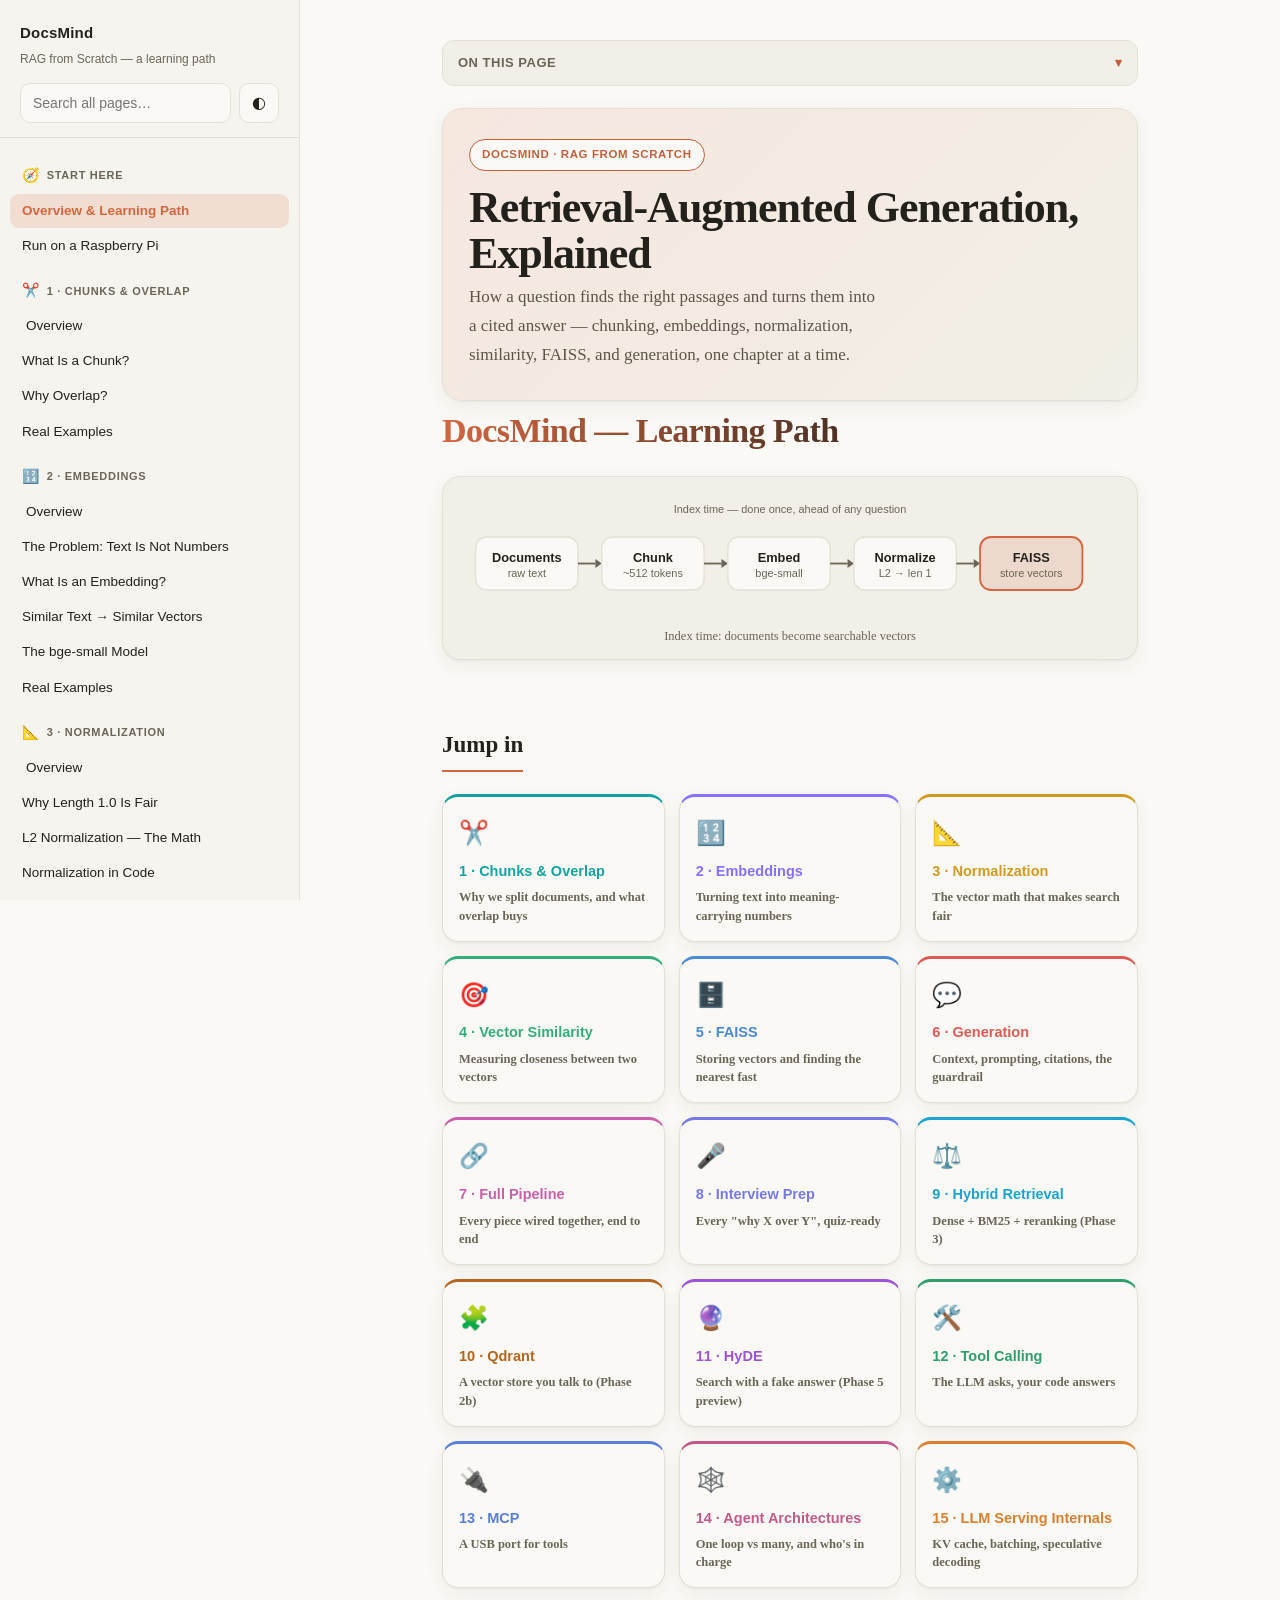
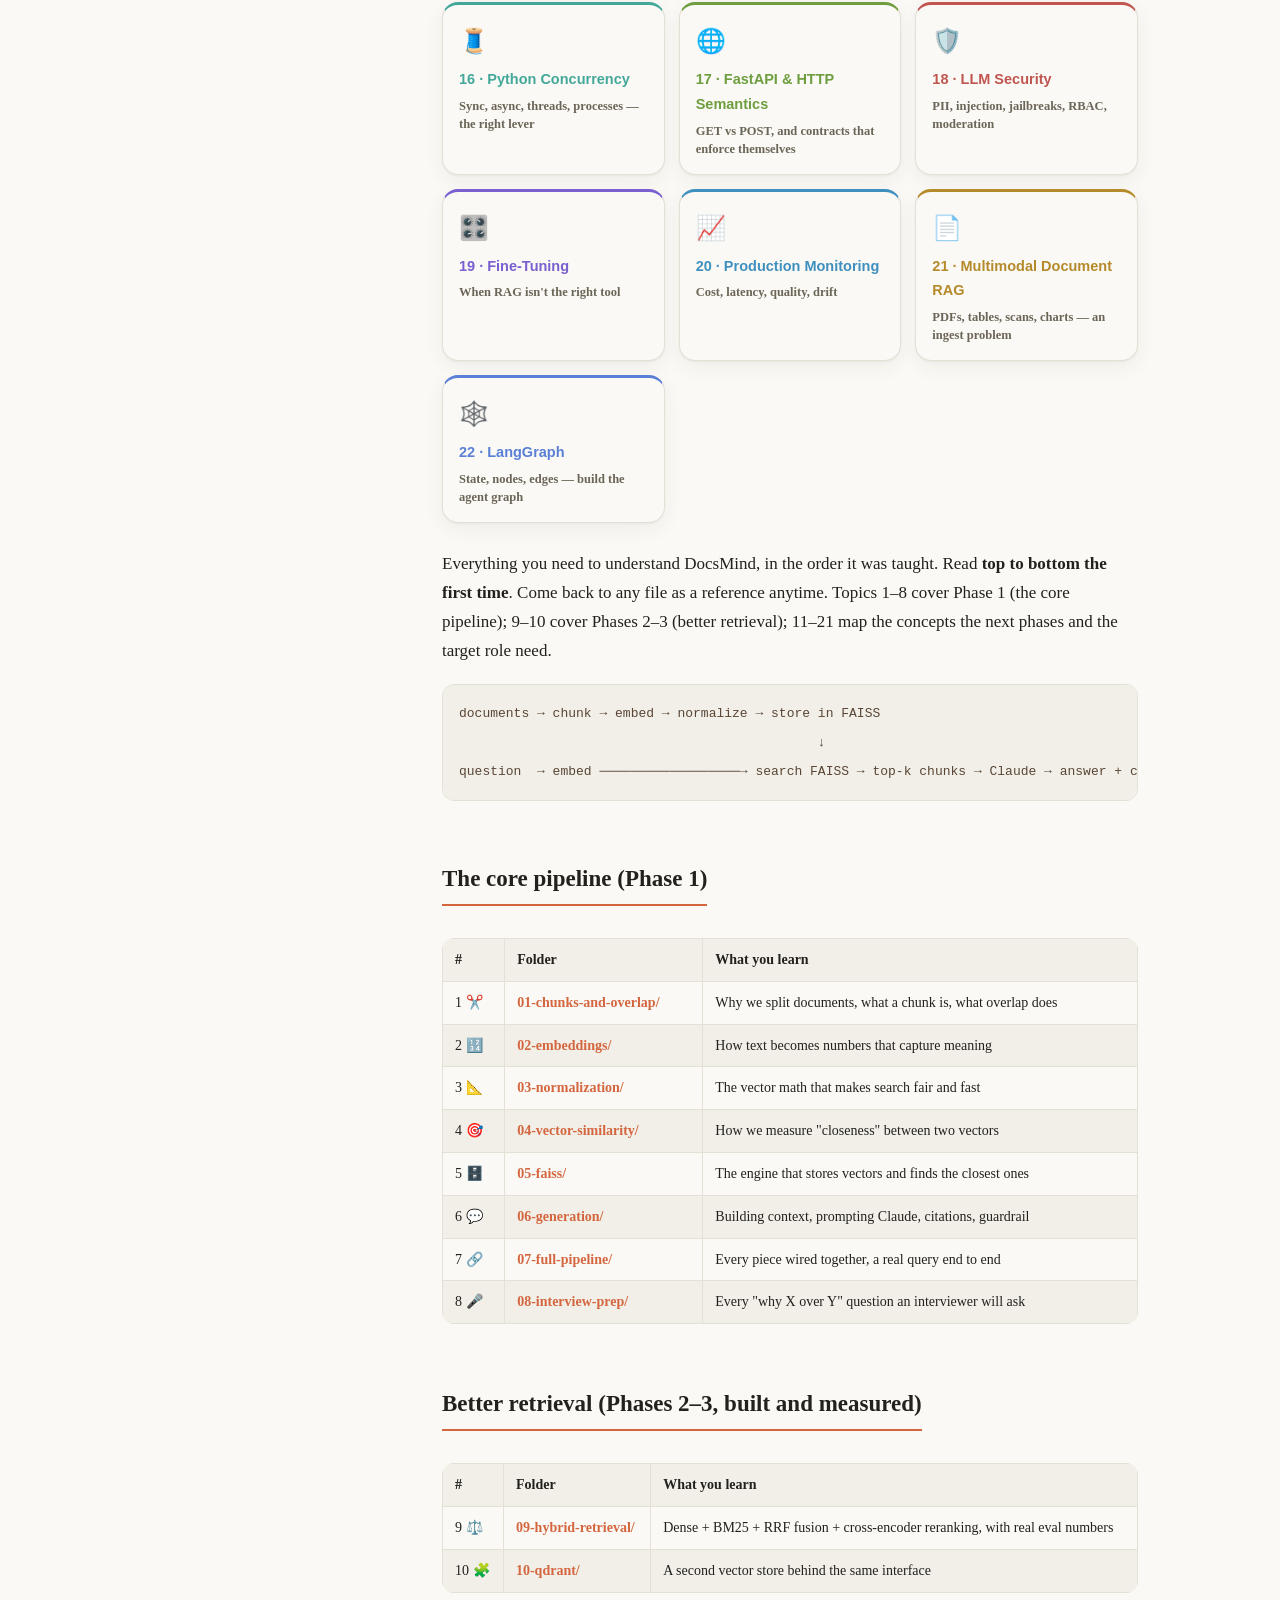
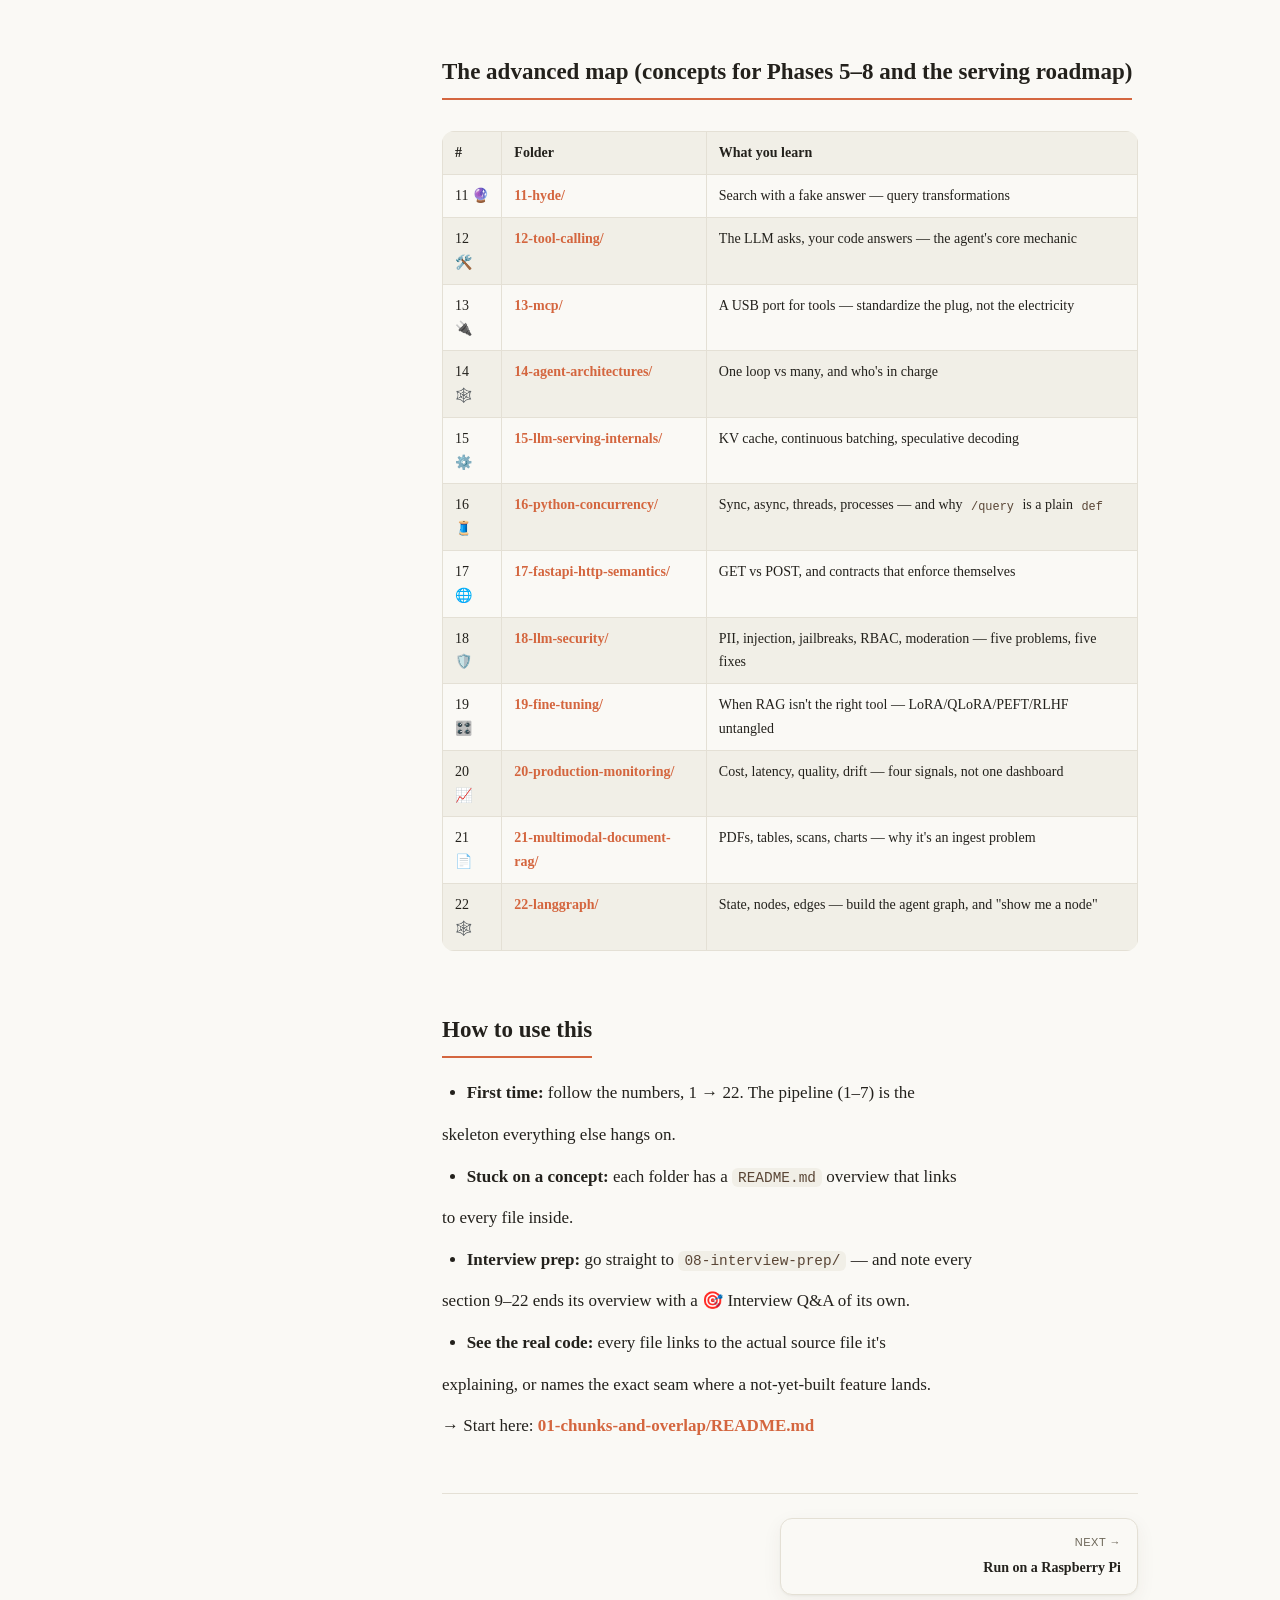
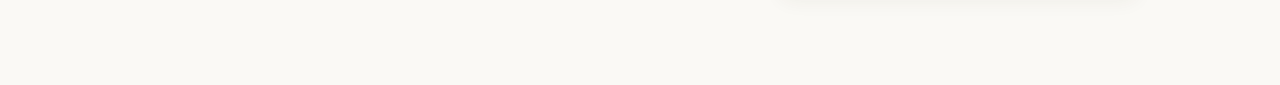
